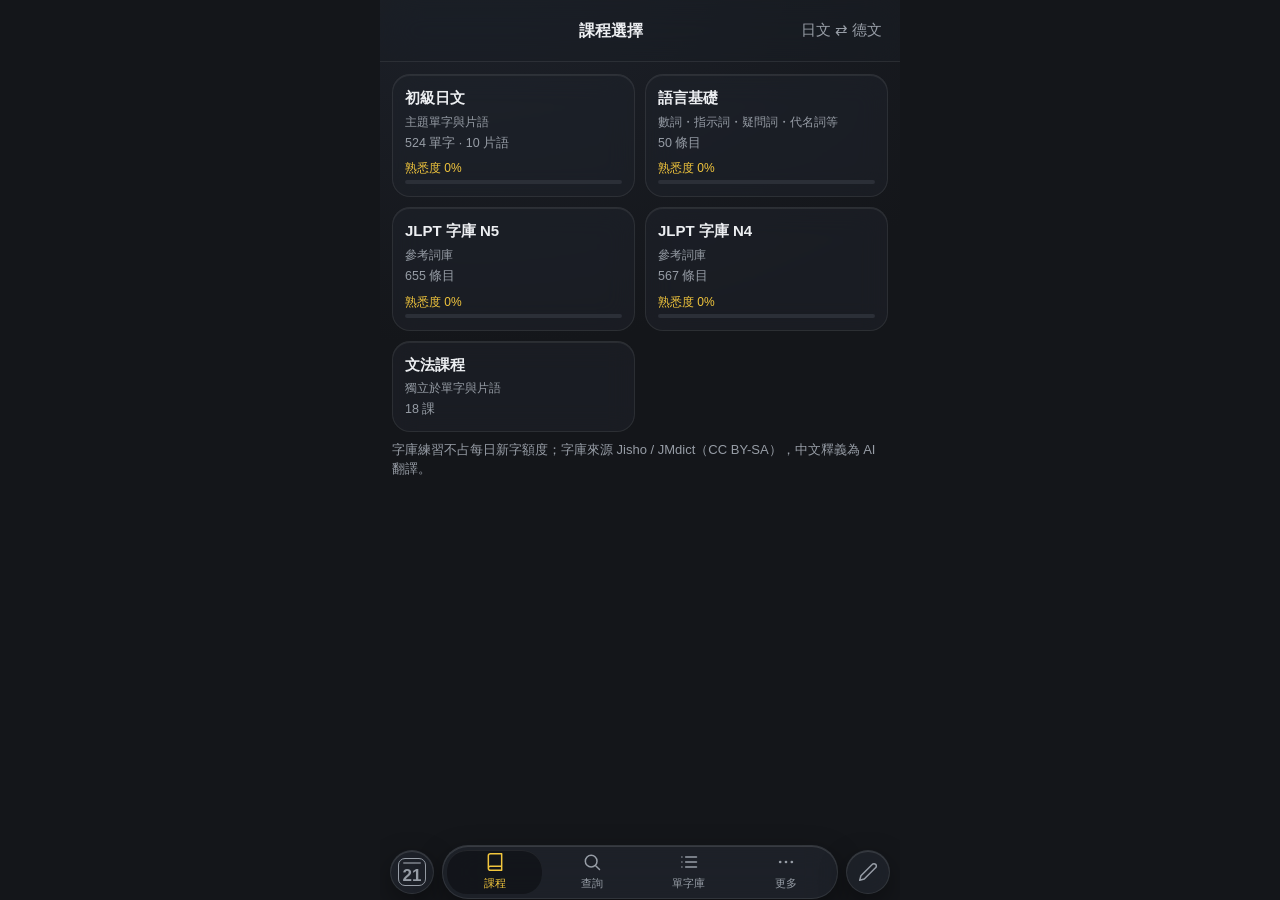
==== index.html @ 704f20ae "v15.56: Japanese Lesson 21 (temporal te-iku/te-kuru) + 30 travel/airport words; review words jp-905/" ====
<!doctype html><html lang="zh-Hant"><head><meta charset="utf-8"><meta name="viewport" content="width=device-width,initial-scale=1,maximum-scale=1,viewport-fit=cover"><meta name="robots" content="noindex,nofollow"><title>Vocabulary</title><link rel="icon" href="data:,"><style>:root{--bg: #14161a;--panel: #1b1e24;--card: #1f232a;--line: #2c313a;--text: #eceef1;--dim: #979da6;--accent: #f2c63d;--btn: #455069;--btn-hi: #535f7d;--ok: #63b77e;--bad: #e57373;--lv0: #7d828a;--lv1: #ef8f9a;--lv2: #f2d54e;--lv3: #93cc82;--lv4: #5bc8b8}.reaper-app{background:var(--bg);color:var(--text);height:100vh;overflow-y:auto;max-width:520px;margin:0 auto;padding:0 12px 24px;font-size:15px;line-height:1.5}.reaper-app h2{font-size:19px;margin:14px 0 10px}.reaper-app h3{font-size:15px}.reaper-app p{margin:8px 0}.reaper-app button{font:inherit;color:inherit;background:none;border:none;cursor:pointer}.reaper-app button:disabled{opacity:.4;cursor:default}.reaper-app input,.reaper-app select,.reaper-app textarea{font:inherit;color:var(--text);background:#16181d;border:1px solid var(--line);border-radius:8px;padding:8px 10px;width:100%;box-sizing:border-box}.muted{color:var(--dim);font-size:13px}.empty{color:var(--dim);text-align:center;padding:18px 0}.section-head{margin:16px 0 6px;color:var(--dim);font-size:13px;letter-spacing:.05em}.row-between{display:flex;justify-content:space-between;align-items:center}.notice{color:var(--accent);font-size:13px}.bottom-nav{position:sticky;bottom:0;z-index:30;display:flex;background:var(--panel);border-top:1px solid var(--line);margin:16px -12px 0}.bottom-nav button{flex:1;display:flex;flex-direction:column;align-items:center;gap:2px;padding:8px 0 10px;color:var(--dim);border-top:2px solid transparent}.bottom-nav button i{font-style:normal;font-size:17px}.bottom-nav button span{font-size:11px}.bottom-nav button.selected{color:var(--accent);border-top-color:var(--accent)}.screen-header{display:flex;align-items:center;gap:8px;background:var(--panel);border-bottom:1px solid var(--line);margin:0 -12px 12px;padding:10px 12px;position:sticky;top:-1px;z-index:20;height:62px;box-sizing:border-box}.hdr-back{font-size:22px;color:var(--text);padding:0 6px}.hdr-spacer{width:18px}.hdr-title{flex:1;text-align:center;min-width:0}.hdr-title strong,.hdr-title small{white-space:nowrap;overflow:hidden;text-overflow:ellipsis}.hdr-title strong{display:block;font-size:16px}.hdr-title small{display:block;color:var(--dim);font-size:11px}.hdr-actions{display:flex;gap:4px}.hdr-actions button,.hdr-text{min-width:32px;height:32px;border-radius:8px;color:var(--dim);display:inline-flex;align-items:center;justify-content:center;font-size:15px;padding:0 6px}.hdr-actions button.chosen,.hdr-actions button.hdr-on{color:var(--accent)}.hdr-text{color:var(--accent);font-size:12px}.lang-switch{color:var(--accent);font-size:12px;border:1px solid var(--line);border-radius:14px;padding:4px 10px}.course-grid{display:grid;grid-template-columns:1fr 1fr;gap:10px}.course-card{display:flex;flex-direction:column;align-items:flex-start;gap:3px;text-align:left;background:var(--card);border:1px solid var(--line);border-radius:12px;padding:12px}.course-card strong{font-size:15px}.course-sub{color:var(--dim);font-size:12px}.course-card small{color:var(--dim)}.course-fam{color:var(--accent);font-size:12px;margin-top:4px}.thin-bar{width:100%;height:4px;background:#2b2f37;border-radius:2px;overflow:hidden}.thin-bar i{display:block;height:100%;background:var(--accent)}.unit-list{display:flex;flex-direction:column;gap:8px}.unit-row{display:block;width:100%;text-align:left;background:var(--card);border:1px solid var(--line);border-radius:12px;padding:10px 12px}.unit-top{display:flex;align-items:baseline;gap:8px}.unit-top strong{font-size:15px}.unit-name{color:var(--dim);font-size:13px;flex:1;overflow:hidden;text-overflow:ellipsis;white-space:nowrap}.range-badge{margin-left:auto;background:#262b33;color:var(--dim);border-radius:10px;padding:2px 8px;font-size:11px;white-space:nowrap}.unit-top .range-badge{margin-left:0}.unit-top .row-star{margin-left:auto}.fam-bar{display:flex;height:5px;background:#2b2f37;border-radius:3px;overflow:hidden;margin-top:8px}.fam-bar i{display:block;height:100%}.seg-low{background:var(--lv1)}.seg-mid{background:var(--lv2)}.seg-high{background:var(--lv3)}.row-star{color:var(--accent);font-size:12px;font-weight:700}.word-list{display:flex;flex-direction:column}.word-row{display:flex;align-items:center;justify-content:space-between;gap:8px;padding:9px 4px;border-bottom:1px solid var(--line);text-align:left;width:100%}.word-row-main{min-width:0;display:flex;flex-direction:column}.word-row-main strong{font-size:16px}.word-row-main small{color:var(--dim);font-size:12px;overflow:hidden;text-overflow:ellipsis;white-space:nowrap}.row-right{display:inline-flex;align-items:center;gap:6px}.list-count{color:var(--dim);font-size:12px;margin:4px 2px}.dot{width:10px;height:10px;border-radius:50%;display:inline-block}.dot.level-0{background:var(--lv0)}.dot.level-1{background:var(--lv1)}.dot.level-2{background:var(--lv2)}.dot.level-3{background:var(--lv3)}.dot.level-4{background:var(--lv4)}.search-bar{display:flex;gap:6px;align-items:center;margin-bottom:8px}.search-bar button{color:var(--dim);font-size:14px;padding:6px}.chip-row{display:flex;flex-wrap:wrap;gap:6px;margin:6px 0}.chip{background:var(--card);border:1px solid var(--line);border-radius:14px;padding:4px 12px;font-size:13px}.card{background:var(--card);border:1px solid var(--line);border-radius:12px;padding:12px;margin:8px 0}.field{display:flex;flex-direction:column;gap:4px;margin:8px 0;font-size:13px;color:var(--dim)}.check-row{display:flex;align-items:center;gap:8px;margin:8px 0;font-size:14px}.check-row input{width:auto}.primary-action{display:block;width:100%;background:var(--btn);color:#fff;border-radius:10px;padding:11px;margin:10px 0 2px;font-weight:600}.primary-action:hover:not(:disabled){background:var(--btn-hi)}.end-test{display:block;margin:8px auto;color:var(--dim);font-size:13px;padding:6px 14px;border:1px solid var(--line);border-radius:10px}.text-control{color:var(--accent);font-size:13px;padding:4px 6px}.stepper-row{display:flex;align-items:center;gap:10px;margin:10px 0;font-size:14px}.stepper-row span{flex:1;color:var(--dim);font-size:13px}.stepper-row button{width:34px;height:30px;border:1px solid var(--line);border-radius:8px;color:var(--accent);font-size:16px}.stepper-row strong{min-width:34px;text-align:center;color:var(--accent)}.danger-zone summary.danger-text{color:var(--bad);cursor:pointer;margin:12px 0 6px}.mode-tiles,.tile-grid-2{display:grid;grid-template-columns:1fr 1fr;gap:8px;margin:10px 0}.mode-tiles button,.tile-grid-2 button{background:var(--card);border:1px solid var(--line);border-radius:10px;padding:12px 8px;font-size:14px}.mode-tiles button.tile-on,.tile-grid-2 button.tile-on{border-color:var(--accent);color:var(--accent)}.sheet-backdrop{position:fixed;inset:0;background:#0000008c;z-index:50;display:flex;align-items:flex-end;justify-content:center}.sheet{background:var(--panel);border:1px solid var(--line);border-bottom:none;border-radius:16px 16px 0 0;padding:16px;width:100%;max-width:520px;max-height:75vh;overflow:auto}.sheet h3{margin:0 0 10px;text-align:center;color:var(--accent)}.fam-pick{display:grid;grid-template-columns:repeat(auto-fit,minmax(88px,1fr));gap:8px}.fam-btn{border-radius:10px;padding:12px 6px;font-weight:600;background:var(--card);border:1px solid var(--line)}.fam-btn.lv-0{color:var(--lv0)}.fam-btn.lv-1{color:var(--lv1)}.fam-btn.lv-2{color:var(--lv2)}.fam-btn.lv-3{color:var(--lv3)}.fam-btn.lv-4{color:var(--lv4)}.fam-btn.on{border-color:currentColor}.menu-list{display:flex;flex-direction:column;gap:8px}.menu-list>button{display:flex;justify-content:space-between;align-items:center;gap:8px;background:var(--card);border:1px solid var(--line);border-radius:10px;padding:12px;text-align:left}.menu-list>button span{color:var(--dim);font-size:13px}.menu-list small{display:block;color:var(--dim);font-size:12px}.more-grid{display:grid;grid-template-columns:repeat(4,1fr);gap:10px 6px;margin-top:8px}.more-grid button,.more-grid a{display:flex;flex-direction:column;align-items:center;gap:6px;padding:12px 4px;color:var(--text);text-decoration:none;font-size:12px;border-radius:10px}.more-grid i{font-style:normal;width:44px;height:44px;border-radius:12px;background:var(--card);border:1px solid var(--line);color:var(--accent);display:flex;align-items:center;justify-content:center;font-size:19px}.notebook-list{display:flex;flex-direction:column;gap:8px}.notebook-row{background:var(--card);border:1px solid var(--line);border-radius:10px;padding:8px 10px;display:flex;align-items:center;gap:6px;flex-wrap:wrap}.notebook-open{flex:1;display:flex;flex-direction:column;align-items:flex-start;gap:2px;text-align:left}.notebook-name{font-size:15px;font-weight:600;display:flex;gap:6px;align-items:center}.notebook-open small{color:var(--dim)}.default-badge{font-style:normal;background:var(--accent);color:#14161a;font-size:10px;border-radius:6px;padding:1px 6px}.notebook-edit{width:100%}.delete-confirm{width:100%;border-top:1px solid var(--line);padding-top:6px}.stats-grid{display:grid;grid-template-columns:repeat(4,1fr);gap:8px}.metric{background:var(--card);border:1px solid var(--line);border-radius:10px;padding:10px 4px;text-align:center}.metric strong{display:block;font-size:18px;color:var(--accent)}.metric span{font-size:11px;color:var(--dim)}.stat-row{display:flex;align-items:center;gap:10px;width:100%;padding:9px 4px;border-bottom:1px solid var(--line);color:var(--text);text-decoration:none}.stat-row span{flex:1;text-align:left}.stat-row strong{color:var(--dim);font-size:13px}.detail-screen{padding-bottom:24px;touch-action:pan-y;overscroll-behavior-x:none}.word-hero{text-align:center;padding:18px 0 8px}.word-hero h1{font-size:calc(var(--word-size, 20px) * 1.6);color:var(--accent);margin:0 0 6px}.word-actions{display:flex;justify-content:center;gap:18px;margin:8px 0}.word-actions button{font-size:20px;color:var(--dim);width:44px;height:44px;border-radius:50%;border:1px solid var(--line);display:inline-flex;align-items:center;justify-content:center}.word-actions button.chosen{color:var(--accent);border-color:var(--accent)}.phonetic{color:var(--dim);font-size:14px}.phonetic button{color:var(--dim)}.word-meaning{font-size:17px;margin:6px 0}.meaning-hidden{color:var(--dim);border:1px dashed var(--line);border-radius:10px;padding:8px 16px;background:none}.word-hero small{color:var(--dim)}.option-panel{background:var(--panel);border:1px solid var(--line);border-radius:12px;padding:12px;margin:8px 0}.detail-tabs{display:flex;border-bottom:1px solid var(--line);margin-top:10px}.detail-tabs button{flex:1;padding:9px 0;color:var(--dim);border-bottom:2px solid transparent;font-size:14px}.detail-tabs button.selected{color:var(--accent);border-bottom-color:var(--accent)}.detail-body{padding-top:10px}.definition-box{background:var(--card);border:1px solid var(--line);border-radius:10px;padding:10px 12px}.definition-box small{color:var(--dim)}.sense-list{margin:6px 0;padding-left:20px}.phrase-list{display:flex;flex-direction:column;gap:6px}.phrase-row{display:flex;flex-direction:column;background:var(--card);border:1px solid var(--line);border-radius:8px;padding:8px 10px}.phrase-row span{color:var(--dim);font-size:13px}.supplement{border-top:1px solid var(--line);margin-top:12px;padding-top:8px}.personal-note textarea{min-height:70px}.detail-arrows{display:flex;justify-content:space-between;margin:16px 0 8px}.detail-arrows button{border:1px solid var(--line);border-radius:10px;padding:9px 18px;color:var(--text);background:var(--card)}.examples{margin-top:6px}.example{margin-bottom:12px}.example p{margin:0 0 4px;font-size:15px}.example mark{background:none;color:var(--accent);font-weight:700}.inline-audio{color:var(--dim);font-size:12px;margin-left:6px}.translation-slot{display:block;width:100%;text-align:left;min-height:22px;color:var(--lv3);font-size:13px;border-left:2px solid var(--line);padding:2px 8px}.quiz-screen{padding-bottom:24px}.quiz-prompt{text-align:center;background:var(--card);border:1px solid var(--line);border-radius:14px;padding:22px 12px;margin:10px 0 14px;position:relative}.quiz-prompt small{color:var(--dim)}.quiz-prompt h1{margin:6px 0;font-size:26px}.quiz-prompt button{color:var(--dim)}.letter-hint{color:var(--bad);display:block;font-size:15px;margin:4px 0}.quiz-options{display:flex;flex-direction:column;gap:8px}.quiz-options button{display:flex;align-items:center;gap:8px;background:var(--card);border:1px solid var(--line);border-radius:10px;padding:13px 12px;text-align:left;font-size:15px}.quiz-options button.correct-option{border-color:var(--ok);color:var(--ok)}.quiz-options button.wrong-option{border-color:var(--bad);color:var(--bad)}.mark-ok{color:var(--ok);font-weight:700}.mark-bad{color:var(--bad);font-weight:700}.spell-input{text-align:center;font-size:18px;padding:12px;margin:6px 0;background:#eceef1;color:#14161a}.tile-answer{min-height:46px;background:#16181d;border:1px solid var(--line);border-radius:10px;margin:8px 0;display:flex;flex-wrap:wrap;align-items:center;justify-content:center;gap:4px;padding:6px}.tile-answer button{background:var(--btn);color:#fff;border-radius:6px;min-width:30px;padding:5px 6px;font-weight:600}.tile-answer .muted{color:var(--dim)}.tile-answer .tile-fix{color:var(--dim);min-width:8px;text-align:center;font-weight:600}.tile-grid{display:flex;flex-wrap:wrap;gap:6px;justify-content:center;margin:10px 0}.tile-grid button{background:var(--card);border:1px solid var(--line);border-radius:8px;min-width:38px;padding:9px 8px;font-size:16px}.tile-grid button.tile-used{opacity:.25}.tile-grid button.tile-back{color:var(--bad)}.quiz-feedback{display:flex;align-items:center;gap:10px;background:var(--card);border:1px solid var(--line);border-radius:10px;padding:8px 12px;margin:10px 0;flex-wrap:wrap}.quiz-feedback p{margin:0;font-size:13px}.quiz-footer{margin-top:8px}.context-sentence{color:var(--dim);font-size:14px}.result-wrap{padding:18px 4px}.result-card{border:1px solid var(--accent);outline:1px solid rgba(242,198,61,.35);outline-offset:4px;border-radius:14px;background:var(--card);padding:20px 16px;text-align:center}.result-card h2{color:var(--accent);margin:0 0 10px}.result-ox{display:flex;justify-content:center;gap:26px;font-size:18px}.rate-ring{width:110px;height:110px;border-radius:50%;margin:12px auto;background:conic-gradient(var(--accent) var(--pct, 0deg),#2b2f37 0deg);display:flex;flex-direction:column;align-items:center;justify-content:center}.rate-ring strong{font-size:22px}.rate-ring span{font-size:11px;color:var(--dim)}.fam-result{display:flex;justify-content:center;gap:8px;margin:12px 0;flex-wrap:wrap}.fam-count{border:1px solid var(--line);border-radius:10px;padding:10px 12px;min-width:60px}.fam-count strong{display:block;font-size:18px}.fam-count span{font-size:11px;color:var(--dim)}.fam-count.lv-0 strong{color:var(--lv0)}.fam-count.lv-1 strong{color:var(--lv1)}.fam-count.lv-2 strong{color:var(--lv2)}.fam-count.lv-3 strong{color:var(--lv3)}.fam-count.lv-4 strong{color:var(--lv4)}.filters{background:var(--card);border:1px solid var(--line);border-radius:10px;padding:8px 12px;margin-bottom:8px}.filters summary{color:var(--dim);cursor:pointer;font-size:13px}.grammar-lesson{background:var(--card);border:1px solid var(--line);border-radius:12px;padding:12px 14px;margin:10px 0}.grammar-zh{color:var(--dim)}.conjugation-grid{display:flex;flex-direction:column;gap:4px;margin:8px 0}.conjugation-row{display:flex;gap:12px}.conjugation-row span{color:var(--dim);min-width:70px}.grammar-related{display:flex;flex-wrap:wrap;gap:6px}.grammar-note{border-left:2px solid var(--accent);padding-left:10px;margin:8px 0}.grammar-sources{display:flex;flex-direction:column;align-items:flex-start;gap:4px;margin-top:8px;font-size:12px}.storage-note{color:var(--dim);font-size:11px;text-align:center;margin-top:14px}.reaper-app a{color:var(--accent)}a.course-card{color:var(--text)}a.course-card .course-fam{color:var(--accent)}.more-grid a{color:var(--text)}.more-grid a i{color:var(--accent)}.stepper-row a.btn-like{background:#232a36;border:1px solid #3a4356;color:#e8c96a;border-radius:10px;padding:6px 16px;font-size:14px;text-decoration:none}.reaper-app.framed{height:calc(100vh - 76px);height:calc(100dvh - 76px)}.spell-input{font-size:16px!important}.quiz-screen input,.quiz-screen select,.quiz-screen textarea{font-size:16px}.letter-hint{color:var(--dim)!important;font-size:13px}.de-gram{display:flex;flex-direction:column;gap:2px;margin:6px 0;font-size:14px;color:var(--text)}.de-gram b{color:var(--accent);font-weight:600}.de-gram span{color:var(--dim)}.next-btn{margin:12px 0 4px;font-size:16px}.end-small{font-size:11px;padding:3px 10px;margin:4px auto;border:none}.quiz-feedback h3{font-size:14px;margin:12px 0 4px}.fb-word{font-size:18px;font-weight:600;margin:4px 0}.changelog{margin:8px 0;font-size:13px}.changelog summary{cursor:pointer;color:var(--dim)}.cl-item{margin:8px 0}.cl-item ul{margin:4px 0 0 18px;padding:0}.quiz-footer button.next-btn{background:#4a5a80!important;color:#fff!important;border-radius:12px;padding:13px}.quiz-footer button.end-small{font-size:11px!important;padding:3px 10px;background:none}.quiz-feedback{display:block!important}.quiz-feedback .mark-ok,.quiz-feedback .mark-bad{display:block;margin-bottom:2px}.quiz-feedback .phrase-list{display:block}.quiz-feedback .phrase-row{display:block;margin:4px 0}.quiz-feedback .phrase-row span{display:block}
html,body{margin:0;padding:0;background:#14161a}body{font-family:-apple-system,BlinkMacSystemFont,"Segoe UI","Noto Sans TC","PingFang TC",sans-serif;color:#eceef1}a{color:inherit;text-decoration:none}.closing{text-align:center;color:#979da6;font-size:13px;padding:12px}.choice-label{font-size:13px;color:#979da6;margin:8px 0 2px}.chip.on{border-color:#f2c63d;color:#f2c63d}.group-h{font-size:17px;margin:18px 0 8px}.file-button{display:inline-block;border:1px solid #2c313a;border-radius:10px;padding:6px 12px;margin:8px 0;font-size:14px}.reaper-app{height:100vh;height:100dvh;display:flex;flex-direction:column;box-sizing:border-box}.reaper-app>*{flex-shrink:0}.reaper-app{padding-bottom:0!important}.storage-note{margin:0!important;padding:0!important}.reaper-app>.bottom-nav{margin-top:auto;position:sticky;bottom:0;margin-bottom:0;padding-bottom:env(safe-area-inset-bottom)}html,body{overflow:hidden;height:100%}
.quiz-screen{padding-bottom:120px!important}
.quiz-footer{position:fixed;left:0;right:0;bottom:calc(8px + env(safe-area-inset-bottom));margin:0;z-index:30;pointer-events:none}
.quiz-footer>*{pointer-events:auto}
.quiz-footer .card{margin:0 12px;background:var(--card)}
.quiz-footer button.next-btn{display:block;width:calc(100% - 24px);margin:0 12px 2px}
.quiz-prompt{padding-bottom:34px}
.card-phon{position:absolute;bottom:8px;left:0;right:0;text-align:center;color:var(--dim);font-size:13px}
.reaper-app button.exp-open{position:absolute;left:8px;bottom:6px;width:26px;height:26px;border-radius:50%;background:#eceef1;color:#14161a;font-style:italic;font-weight:700;font-size:14px;display:inline-flex;align-items:center;justify-content:center;padding:0;border:none}
.quiz-options button{justify-content:space-between}
.quiz-options button .mark-ok,.quiz-options button .mark-bad{order:2;margin-left:auto}
.fam-pick{display:flex!important;flex-direction:column;gap:8px;margin-top:10px}
.fam-btn{display:flex;align-items:center;background:var(--card);border:1px solid var(--line);border-radius:10px;padding:13px 12px;text-align:left;font-size:15px;font-weight:400}
.fam-btn.on{border-width:2px}
.exp-backdrop{position:fixed;inset:0;background:rgba(0,0,0,.6);z-index:40}
.exp-sheet{position:fixed!important;left:12px;right:12px;top:10vh;max-height:78vh;overflow:auto;z-index:50;background:var(--card);border:1px solid var(--line);border-radius:14px;padding:14px!important;margin:0!important;display:block!important}
.exp-close{display:block;margin:0 0 8px auto;color:var(--dim);font-size:13px;border:1px solid var(--line);border-radius:8px;padding:4px 10px}
.quiz-screen .fam-pick .fam-btn{background:var(--card);border:1px solid var(--line);border-radius:10px;padding:13px 12px;font-size:15px;font-weight:400;width:100%}
.quiz-screen .fam-pick .fam-btn.on{border:2px solid currentColor}

.idk-btn{color:#8a8f98!important;justify-content:center!important}
.idk-btn.wrong-option{justify-content:space-between!important}
.spell-row{display:flex;align-items:center;gap:8px;margin-top:10px}
.spell-row .spell-input{flex:1;margin:0;min-width:0}
.spell-row .mark-bad,.spell-row .mark-ok{font-size:20px}
.spell-input.sp-bad{color:var(--bad);border-color:var(--bad)}
.spell-input.sp-ok{color:var(--ok);border-color:var(--ok)}
.spell-answer{color:var(--ok);font-size:18px;font-weight:600;margin-top:8px}
.tile-idk{grid-column:span 2;color:#8a8f98}

.type-pick{display:flex;flex-direction:column;gap:8px}
.type-pick button{background:var(--card);border:1px solid var(--line);border-radius:10px;padding:13px 12px;font-size:15px;text-align:left}

.scope-list{max-height:180px;overflow:auto;display:flex;flex-direction:column;gap:2px;border:1px solid var(--line);border-radius:10px;padding:8px}
.flashcard{background:var(--card);border:1px solid var(--line);border-radius:14px;padding:26px 14px;margin:10px 0 14px;text-align:center;position:relative;min-height:200px;display:flex;flex-direction:column;justify-content:center;gap:8px}
.flashcard h1{margin:0}
.flashcard button{position:absolute;right:8px;top:8px}
.flashcard .word-meaning{font-size:18px;margin:4px 0}
.card-grade{display:flex;gap:10px}
.card-grade button{flex:1;border-radius:12px;padding:13px;font-size:15px}
.card-grade .grade-no{background:#eceef1;color:#14161a}
.card-grade .grade-ok{background:#4a5a80;color:#fff}
.usage-note{font-size:14px;color:#b8912f;background:rgba(184,145,47,.08);border-radius:10px;padding:8px 12px;margin:8px 0}
.flashcard.fc-swipe{touch-action:pan-y;user-select:none;-webkit-user-select:none;cursor:grab;transition:transform .18s ease,opacity .3s ease;min-height:340px}
.flashcard.fc-dragging{transition:none}
.flashcard.fc-right{border-color:#4caf7d}
.flashcard.fc-left{border-color:#e08a3c}
.flashcard.fc-out-r{transform:translateX(120%) rotate(12deg)!important;opacity:0}
.flashcard.fc-out-l{transform:translateX(-120%) rotate(-12deg)!important;opacity:0}
.flashcard .fc-speaker{position:absolute;left:8px;top:8px;right:auto}
.flashcard .fc-star{position:absolute;right:8px;top:8px}
.flashcard .fc-info{position:absolute;left:10px;bottom:10px;top:auto;width:28px;height:28px;border-radius:50%;background:#eceef1;color:#14161a;font-style:italic;font-weight:700}
.fc-label-ok{position:absolute;left:14px;top:44px;color:#4caf7d;font-size:22px}
.fc-label-no{position:absolute;right:14px;top:44px;color:#e08a3c;font-size:22px}
.fc-progress{height:4px;background:var(--line);border-radius:2px;overflow:hidden;margin:2px 0 10px}
.fc-progress i{display:block;height:100%;background:#4a5a80;transition:width .3s}
.fc-meta{display:flex;justify-content:space-between;margin:0 2px 8px}
.fc-cnt-no{color:#e08a3c;border:1px solid #e08a3c;border-radius:12px;padding:1px 12px;min-width:30px;text-align:center}
.fc-cnt-ok{color:#4caf7d;border:1px solid #4caf7d;border-radius:12px;padding:1px 12px;min-width:30px;text-align:center}
.fc-bottom{display:flex;justify-content:space-between;margin-top:12px}
.fc-bottom button{font-size:20px;padding:8px 20px;border-radius:12px;background:var(--card);border:1px solid var(--line)}
.fc-bottom button.chosen{background:#4a5a80;color:#fff}
.fc-back-text{font-size:22px;margin:0}
.option-panel>button{display:block;width:100%;margin-top:8px;padding:10px;border-radius:10px}
.reaper-app{height:100dvh}
.flashcard.fc-swipe{min-height:0;height:clamp(220px,44dvh,340px)}
.fc-bottom button{background:none;border:none;font-size:26px;padding:6px 12px;color:var(--dim)}
.fc-bottom button.chosen{background:none;color:var(--accent)}
.fc-sheet-backdrop{position:fixed;inset:0;background:rgba(0,0,0,.6);z-index:60}
.fc-sheet{position:fixed;left:12px;right:12px;bottom:calc(12px + env(safe-area-inset-bottom));z-index:70;background:var(--panel);border:1px solid var(--line);border-radius:14px;padding:14px}
.fc-sheet h3{margin-top:0;padding-right:34px}
.fc-sheet .fc-close{position:absolute;right:10px;top:10px;font-size:18px;color:var(--dim)}
.fc-sheet>button{display:block;width:100%;margin-top:8px;padding:10px;border-radius:10px;background:var(--card);border:1px solid var(--line)}
.fc-hdr-text{font-size:14px;color:var(--dim);padding:4px 6px}
.fc-bottom .fc-text-btn{font-size:15px;color:var(--dim);padding:8px 6px}
.parts-list h3{margin:10px 0 4px}.part-row{margin:2px 0;display:flex;gap:8px;align-items:baseline}.part-w{font-weight:600}.part-m{color:var(--muted,#666)}
.player-controls{display:flex;align-items:center;justify-content:center;gap:18px;margin:14px 0}
.player-btn{width:52px;height:52px;border-radius:50%;border:1px solid var(--line);background:var(--card);color:var(--text);font-size:18px;display:inline-flex;align-items:center;justify-content:center}
.player-btn.play{width:64px;height:64px;background:var(--btn);color:#fff;font-size:20px;border:none}
.reaper-app input[type=range]{padding:0;border:none;background:none;width:100%;height:28px}
.range-ends{font-size:11px;color:var(--dim);text-align:center}

/* v14.35: noun quiz + shared block-quiz answer background + spell mark inside input */
.spell-row{position:relative}
.spell-row b{position:absolute;right:12px;top:50%;transform:translateY(-50%);margin:0;font-size:16px;z-index:1}
.spell-input{padding-right:38px}

.tile-answer.sp-ok{border-color:var(--ok)}
.tile-answer.sp-bad{border-color:var(--bad)}
.gender-row{display:grid;grid-template-columns:1fr 1fr 1fr;gap:8px;margin:10px 0}
.gender-row button{background:var(--card);border:1px solid var(--line);border-radius:10px;padding:12px 8px;font-size:16px;color:var(--text)}
.gender-row button.tile-on{border-color:var(--accent);color:var(--accent)}
.gender-row button.correct-option{border-color:var(--ok);color:var(--ok)}
.gender-row button.wrong-option{border-color:var(--bad);color:var(--bad)}
.plural-row{display:flex;flex-wrap:wrap;gap:6px;align-items:stretch;margin:10px 0}
.pl-answer{flex:1;min-width:0;min-height:44px;background:#16181d;border:1px solid var(--line);border-radius:10px;display:flex;align-items:center;justify-content:center;font-size:18px;font-weight:600;color:var(--text);padding:9px 6px;cursor:pointer;box-sizing:border-box}
.pl-answer .muted{color:var(--dim);font-size:12px;font-weight:400}
.pl-answer.sp-ok{border-color:var(--ok)}
.pl-answer.sp-bad{border-color:var(--bad)}
.pl-block{background:var(--card);border:1px solid var(--line);border-radius:8px;min-width:44px;padding:9px 4px;font-size:16px;color:var(--text)}
@media (max-width:359px){.pl-answer{flex:1 1 100%}}
.nq-actions{display:flex;gap:8px;align-items:stretch;margin:10px 0 2px}
.nq-actions .primary-action{flex:1;margin:0}
.nq-actions .nq-idk{background:var(--card);border:1px solid var(--line);border-radius:10px;padding:11px 16px;color:#8a8f98;font-weight:600}
html{-webkit-text-size-adjust:100%;text-size-adjust:100%}
.reaper-app{overflow-x:clip}
.lesson-sec{background:var(--card);border:1px solid var(--line);border-radius:10px;margin:10px 0}
.lesson-sec>summary{cursor:pointer;padding:10px 12px;font-size:14px;font-weight:600;list-style:none;display:flex;justify-content:space-between;align-items:center;gap:8px}
.lesson-sec>summary::-webkit-details-marker{display:none}
.lesson-sec>summary::after{content:"\25B8";color:var(--dim);font-size:12px;flex-shrink:0}
.lesson-sec[open]>summary::after{content:"\25BE"}
.lesson-sec-body{padding:0 12px 10px}
.lesson-sec-body p,.lesson-sec-body li{overflow-wrap:break-word}
.grammar-lesson>summary{cursor:pointer;list-style:none;display:flex;justify-content:space-between;align-items:center;gap:8px}
.grammar-lesson>summary::-webkit-details-marker{display:none}
.grammar-lesson>summary h3{margin:0;flex:1;min-width:0}
.grammar-lesson>summary::after{content:"\25B8";color:var(--dim);font-size:12px;flex-shrink:0}
.grammar-lesson[open]>summary::after{content:"\25BE"}
.grammar-lesson[open]>summary{margin-bottom:8px}
.nav-cal{flex:0 0 auto;display:flex;align-items:center;justify-content:center;padding:8px 10px 10px;color:var(--dim);border-top:2px solid transparent}
.nav-cal.selected{color:var(--accent);border-top-color:var(--accent)}
.cal-ic{position:relative;display:inline-flex;align-items:center;justify-content:center;width:28px;height:28px;border:1.5px solid currentColor;border-radius:7px;font-style:normal;font-size:12px;font-weight:700;padding-top:7px;box-sizing:border-box}
.cal-ic::before{content:"";position:absolute;top:3px;left:4px;right:4px;height:2px;border-radius:1px;background:currentColor;opacity:.6}

/* v14.74 control bar: round side buttons (daily lessons left, quiz right) + grouped center tabs */
.bottom-nav{gap:8px;align-items:center;padding-left:10px;padding-right:10px;box-sizing:border-box}
.bottom-nav .nav-side{flex:0 0 auto;width:44px;height:44px;border-radius:50%;background:var(--card);border:1px solid var(--line);display:inline-flex;align-items:center;justify-content:center;color:var(--dim);font-size:17px;padding:0;margin:6px 0}
.bottom-nav .nav-side.selected{color:var(--accent);border-color:var(--accent)}
.bottom-nav .nav-group{flex:1;display:flex;background:var(--card);border:1px solid var(--line);border-radius:22px;overflow:hidden;margin:6px 0;min-width:0}
.bottom-nav .nav-group button{border-top:none;padding:7px 0 8px}
.bottom-nav .nav-group button.selected{border-top:none;background:#262b33}
.lesson-row{display:flex;flex-direction:column;align-items:flex-start;gap:4px;text-align:left;width:100%;background:var(--card);border:1px solid var(--line);border-radius:12px;padding:12px;margin:6px 0}
.lesson-row .lesson-meta{color:var(--dim);font-size:12px}
.lesson-row .lesson-title{font-size:15px;display:-webkit-box;-webkit-line-clamp:2;-webkit-box-orient:vertical;overflow:hidden}
/* v14.75: unified SVG nav icons (same 20px box, 1.8 stroke) + pill height aligned to round side buttons */
.nav-ic{width:20px;height:20px;display:block}
.bottom-nav .nav-group{height:44px;margin:0;align-items:stretch}
.bottom-nav .nav-group button{padding:0;justify-content:center;gap:3px}
/* v14.77: consistent round back button (Safari-style chevron) on every page header */
.reaper-app .hdr-back{width:36px;height:36px;border-radius:50%;background:var(--card);border:1px solid var(--line);display:inline-flex;align-items:center;justify-content:center;color:var(--text);padding:0;flex:0 0 auto;font-size:0}
.hdr-back .nav-ic{width:18px;height:18px}
.hdr-spacer{width:36px}
/* v15.00: site-wide glass style pass; colors unchanged */
.reaper-app{background:radial-gradient(1100px 760px at 18% -8%,#1e222b 0%,#14161a 55%)}
.screen-header{background:rgba(27,30,36,.55);backdrop-filter:blur(18px) saturate(1.4);-webkit-backdrop-filter:blur(18px) saturate(1.4);border-bottom:1px solid rgba(255,255,255,.08)}
.reaper-app .bottom-nav{background:transparent;border-top:none}
.reaper-app .bottom-nav .nav-side,.reaper-app .bottom-nav .nav-group{background:rgba(38,43,51,.55);backdrop-filter:blur(18px) saturate(1.4);-webkit-backdrop-filter:blur(18px) saturate(1.4);border:1px solid rgba(255,255,255,.09);box-shadow:0 10px 28px rgba(0,0,0,.38),inset 0 1px 0 rgba(255,255,255,.12)}
.reaper-app .bottom-nav .nav-group{border-radius:26px;padding:4px;gap:2px}
.reaper-app .bottom-nav .nav-group button{border-radius:20px}
.reaper-app .bottom-nav .nav-group button.selected{background:rgba(18,20,25,.9);box-shadow:inset 0 1px 0 rgba(255,255,255,.07)}
.reaper-app .course-card,.reaper-app .lesson-row,.reaper-app .unit-row,.reaper-app .grammar-lesson,.reaper-app .file-card,.reaper-app .card,.reaper-app .mode-tiles button,.reaper-app .tile-grid-2 button,.reaper-app .fc-sheet>button,.reaper-app .more-grid i,.reaper-app .definition-box{background:rgba(31,35,42,.55);backdrop-filter:blur(14px) saturate(1.3);-webkit-backdrop-filter:blur(14px) saturate(1.3);border:1px solid rgba(255,255,255,.08);box-shadow:inset 0 1px 0 rgba(255,255,255,.07)}
.reaper-app .course-card,.reaper-app .lesson-row,.reaper-app .unit-row,.reaper-app .grammar-lesson,.reaper-app .file-card,.reaper-app .card{border-radius:18px}
.reaper-app .sheet,.reaper-app .fc-sheet{background:rgba(27,30,36,.72);backdrop-filter:blur(22px) saturate(1.4);-webkit-backdrop-filter:blur(22px) saturate(1.4);border:1px solid rgba(255,255,255,.1);box-shadow:0 -12px 40px rgba(0,0,0,.45),inset 0 1px 0 rgba(255,255,255,.1)}
.reaper-app .chip{background:rgba(31,35,42,.5);border:1px solid rgba(255,255,255,.08)}
.reaper-app .player-btn{background:rgba(31,35,42,.55);border:1px solid rgba(255,255,255,.08)}
.more-grid .nav-ic{width:22px;height:22px}
.hdr-actions .nav-ic{width:16px;height:16px}
.player-btn .nav-ic{width:22px;height:22px}
.player-btn.play .nav-ic{width:26px;height:26px}
.text-control .nav-ic{width:14px;height:14px}
.tile-back .nav-ic{width:20px;height:20px}
.inline-audio .nav-ic{width:15px;height:15px;vertical-align:-2px}
.unit-top .nav-ic,.word-row .nav-ic,.detail-top .nav-ic{width:18px;height:18px}
.reaper-app .fam-dot-btn{display:inline-flex;align-items:center;gap:6px;width:auto;height:44px;padding:0 14px;border:1px solid var(--line);border-radius:22px;color:var(--dim);font-size:12px}
.reaper-app .fam-dot-btn .dot-label{font-size:12px;color:var(--dim)}
/* v15.02: tap targets + Japanese font clarity (MM 2026-11-09 20:25 feedback) */
.reaper-app .hdr-actions button,.reaper-app .hdr-text{min-width:40px;height:40px}
.reaper-app .hdr-actions .nav-ic{width:18px;height:18px}
.reaper-app .hdr-back{width:40px;height:40px}
.reaper-app .word-actions{gap:20px}
.reaper-app .word-actions button{width:48px;height:48px;font-size:21px}
.reaper-app .word-actions .fam-dot-btn{width:auto;height:48px;padding:0 16px;font-size:13px}
.reaper-app.lang-jp .word-hero h1,.reaper-app.lang-jp .phonetic,.reaper-app.lang-jp .word-row-main strong,.reaper-app.lang-jp .example p,.reaper-app.lang-jp .tile-grid button,.reaper-app.lang-jp .tile-answer button,.reaper-app.lang-jp .fb-word,.reaper-app.lang-jp .quiz-prompt h1[lang="ja"],.reaper-app.lang-jp .quiz-options button[lang="ja"],.reaper-app.lang-jp .grammar-lesson summary h3,.reaper-app.lang-jp .grammar-related a,.reaper-app.lang-jp .phrase-row > strong{font-family:"Hiragino Kaku Gothic ProN","Hiragino Sans","Yu Gothic","YuGothic","Noto Sans JP","Meiryo",sans-serif}

.detail-arrows{align-items:center;gap:4px;flex-wrap:wrap}
.detail-arrows .word-actions{margin:0;gap:8px}
.detail-arrows .word-actions button{width:40px;height:40px;font-size:18px;padding:0;border-radius:50%;background:none}
.detail-arrows .word-actions .fam-dot-btn{border-radius:20px}
.detail-arrows .word-actions .fam-dot-btn{width:auto;height:40px;padding:0 8px;font-size:13px}
@media (max-width:380px){
  .detail-arrows .word-actions{order:-1;flex-basis:100%;justify-content:center;margin-bottom:8px}
}

/* v15.09: word page layout per MM photo refs — left-aligned hero, floating function bar, swipe-only nav */
.word-hero{text-align:left}
.detail-arrows{position:fixed;left:16px;right:16px;bottom:calc(10px + env(safe-area-inset-bottom, 0px));z-index:40;flex-wrap:nowrap;justify-content:center;margin:0;padding:8px 12px;border:1px solid var(--line);border-radius:28px;background:rgba(31,35,42,.96);box-shadow:0 8px 24px rgba(0,0,0,.5)}
.detail-arrows .word-actions{order:0;flex-basis:auto;justify-content:center;margin:0;gap:14px}
.detail-screen{padding-bottom:96px}

/* v15.10: header controls (random/TTS/options) moved into the bottom toolbar */
.detail-arrows{left:8px;right:8px;padding:8px 10px}
.detail-arrows .word-actions{gap:6px}
.detail-arrows .word-actions button{width:36px;height:36px;font-size:17px}
.detail-arrows .word-actions .fam-dot-btn{height:36px;padding:0 8px;font-size:12px}
.lesson-group h3{margin:14px 0 4px;color:var(--dim);font-size:13px;letter-spacing:.05em}
.lesson-ord{margin:2px 0 8px}
.lesson-ord .chip{padding:2px 10px;font-size:12px}
</style></head><body><div id="root"></div><script>(() => {
  var hg = Object.create;
  var cd = Object.defineProperty;
  var ug = Object.getOwnPropertyDescriptor;
  var mg = Object.getOwnPropertyNames;
  var gg = Object.getPrototypeOf,
    xg = Object.prototype.hasOwnProperty;
  var Cr = (e, t) => () => {
    try {
      return (t || e((t = { exports: {} }).exports, t), t.exports);
    } catch (r) {
      throw ((t = 0), r);
    }
  };
  var zg = (e, t, r, o) => {
    if ((t && typeof t == "object") || typeof t == "function")
      for (let n of mg(t))
        !xg.call(e, n) &&
          n !== r &&
          cd(e, n, {
            get: () => t[n],
            enumerable: !(o = ug(t, n)) || o.enumerable,
          });
    return e;
  };
  var Sr = (e, t, r) => (
    (r = e != null ? hg(gg(e)) : {}),
    zg(
      t || !e || !e.__esModule
        ? cd(r, "default", { value: e, enumerable: !0 })
        : r,
      e,
    )
  );
  var wd = Cr((H) => {
    "use strict";
    var Go = Symbol.for("react.element"),
      fg = Symbol.for("react.portal"),
      jg = Symbol.for("react.fragment"),
      wg = Symbol.for("react.strict_mode"),
      bg = Symbol.for("react.profiler"),
      yg = Symbol.for("react.provider"),
      Eg = Symbol.for("react.context"),
      kg = Symbol.for("react.forward_ref"),
      vg = Symbol.for("react.suspense"),
      Tg = Symbol.for("react.memo"),
      Bg = Symbol.for("react.lazy"),
      ld = Symbol.iterator;
    function Ug(e) {
      return e === null || typeof e != "object"
        ? null
        : ((e = (ld && e[ld]) || e["@@iterator"]),
          typeof e == "function" ? e : null);
    }
    var hd = {
        isMounted: function () {
          return !1;
        },
        enqueueForceUpdate: function () {},
        enqueueReplaceState: function () {},
        enqueueSetState: function () {},
      },
      ud = Object.assign,
      md = {};
    function ro(e, t, r) {
      ((this.props = e),
        (this.context = t),
        (this.refs = md),
        (this.updater = r || hd));
    }
    ro.prototype.isReactComponent = {};
    ro.prototype.setState = function (e, t) {
      if (typeof e != "object" && typeof e != "function" && e != null)
        throw Error(
          "setState(...): takes an object of state variables to update or a function which returns an object of state variables.",
        );
      this.updater.enqueueSetState(this, e, t, "setState");
    };
    ro.prototype.forceUpdate = function (e) {
      this.updater.enqueueForceUpdate(this, e, "forceUpdate");
    };
    function gd() {}
    gd.prototype = ro.prototype;
    function ri(e, t, r) {
      ((this.props = e),
        (this.context = t),
        (this.refs = md),
        (this.updater = r || hd));
    }
    var oi = (ri.prototype = new gd());
    oi.constructor = ri;
    ud(oi, ro.prototype);
    oi.isPureReactComponent = !0;
    var dd = Array.isArray,
      xd = Object.prototype.hasOwnProperty,
      ni = { current: null },
      zd = { key: !0, ref: !0, __self: !0, __source: !0 };
    function fd(e, t, r) {
      var o,
        n = {},
        a = null,
        i = null;
      if (t != null)
        for (o in (t.ref !== void 0 && (i = t.ref),
        t.key !== void 0 && (a = "" + t.key),
        t))
          xd.call(t, o) && !zd.hasOwnProperty(o) && (n[o] = t[o]);
      var c = arguments.length - 2;
      if (c === 1) n.children = r;
      else if (1 < c) {
        for (var d = Array(c), p = 0; p < c; p++) d[p] = arguments[p + 2];
        n.children = d;
      }
      if (e && e.defaultProps)
        for (o in ((c = e.defaultProps), c)) n[o] === void 0 && (n[o] = c[o]);
      return {
        $$typeof: Go,
        type: e,
        key: a,
        ref: i,
        props: n,
        _owner: ni.current,
      };
    }
    function Ag(e, t) {
      return {
        $$typeof: Go,
        type: e.type,
        key: t,
        ref: e.ref,
        props: e.props,
        _owner: e._owner,
      };
    }
    function ai(e) {
      return typeof e == "object" && e !== null && e.$$typeof === Go;
    }
    function Cg(e) {
      var t = { "=": "=0", ":": "=2" };
      return (
        "$" +
        e.replace(/[=:]/g, function (r) {
          return t[r];
        })
      );
    }
    var pd = /\/+/g;
    function ti(e, t) {
      return typeof e == "object" && e !== null && e.key != null
        ? Cg("" + e.key)
        : t.toString(36);
    }
    function la(e, t, r, o, n) {
      var a = typeof e;
      (a === "undefined" || a === "boolean") && (e = null);
      var i = !1;
      if (e === null) i = !0;
      else
        switch (a) {
          case "string":
          case "number":
            i = !0;
            break;
          case "object":
            switch (e.$$typeof) {
              case Go:
              case fg:
                i = !0;
            }
        }
      if (i)
        return (
          (i = e),
          (n = n(i)),
          (e = o === "" ? "." + ti(i, 0) : o),
          dd(n)
            ? ((r = ""),
              e != null && (r = e.replace(pd, "$&/") + "/"),
              la(n, t, r, "", function (p) {
                return p;
              }))
            : n != null &&
              (ai(n) &&
                (n = Ag(
                  n,
                  r +
                    (!n.key || (i && i.key === n.key)
                      ? ""
                      : ("" + n.key).replace(pd, "$&/") + "/") +
                    e,
                )),
              t.push(n)),
          1
        );
      if (((i = 0), (o = o === "" ? "." : o + ":"), dd(e)))
        for (var c = 0; c < e.length; c++) {
          a = e[c];
          var d = o + ti(a, c);
          i += la(a, t, r, d, n);
        }
      else if (((d = Ug(e)), typeof d == "function"))
        for (e = d.call(e), c = 0; !(a = e.next()).done;)
          ((a = a.value), (d = o + ti(a, c++)), (i += la(a, t, r, d, n)));
      else if (a === "object")
        throw (
          (t = String(e)),
          Error(
            "Objects are not valid as a React child (found: " +
              (t === "[object Object]"
                ? "object with keys {" + Object.keys(e).join(", ") + "}"
                : t) +
              "). If you meant to render a collection of children, use an array instead.",
          )
        );
      return i;
    }
    function ca(e, t, r) {
      if (e == null) return e;
      var o = [],
        n = 0;
      return (
        la(e, o, "", "", function (a) {
          return t.call(r, a, n++);
        }),
        o
      );
    }
    function Sg(e) {
      if (e._status === -1) {
        var t = e._result;
        ((t = t()),
          t.then(
            function (r) {
              (e._status === 0 || e._status === -1) &&
                ((e._status = 1), (e._result = r));
            },
            function (r) {
              (e._status === 0 || e._status === -1) &&
                ((e._status = 2), (e._result = r));
            },
          ),
          e._status === -1 && ((e._status = 0), (e._result = t)));
      }
      if (e._status === 1) return e._result.default;
      throw e._result;
    }
    var _e = { current: null },
      da = { transition: null },
      Ng = {
        ReactCurrentDispatcher: _e,
        ReactCurrentBatchConfig: da,
        ReactCurrentOwner: ni,
      };
    function jd() {
      throw Error("act(...) is not supported in production builds of React.");
    }
    H.Children = {
      map: ca,
      forEach: function (e, t, r) {
        ca(
          e,
          function () {
            t.apply(this, arguments);
          },
          r,
        );
      },
      count: function (e) {
        var t = 0;
        return (
          ca(e, function () {
            t++;
          }),
          t
        );
      },
      toArray: function (e) {
        return (
          ca(e, function (t) {
            return t;
          }) || []
        );
      },
      only: function (e) {
        if (!ai(e))
          throw Error(
            "React.Children.only expected to receive a single React element child.",
          );
        return e;
      },
    };
    H.Component = ro;
    H.Fragment = jg;
    H.Profiler = bg;
    H.PureComponent = ri;
    H.StrictMode = wg;
    H.Suspense = vg;
    H.__SECRET_INTERNALS_DO_NOT_USE_OR_YOU_WILL_BE_FIRED = Ng;
    H.act = jd;
    H.cloneElement = function (e, t, r) {
      if (e == null)
        throw Error(
          "React.cloneElement(...): The argument must be a React element, but you passed " +
            e +
            ".",
        );
      var o = ud({}, e.props),
        n = e.key,
        a = e.ref,
        i = e._owner;
      if (t != null) {
        if (
          (t.ref !== void 0 && ((a = t.ref), (i = ni.current)),
          t.key !== void 0 && (n = "" + t.key),
          e.type && e.type.defaultProps)
        )
          var c = e.type.defaultProps;
        for (d in t)
          xd.call(t, d) &&
            !zd.hasOwnProperty(d) &&
            (o[d] = t[d] === void 0 && c !== void 0 ? c[d] : t[d]);
      }
      var d = arguments.length - 2;
      if (d === 1) o.children = r;
      else if (1 < d) {
        c = Array(d);
        for (var p = 0; p < d; p++) c[p] = arguments[p + 2];
        o.children = c;
      }
      return {
        $$typeof: Go,
        type: e.type,
        key: n,
        ref: a,
        props: o,
        _owner: i,
      };
    };
    H.createContext = function (e) {
      return (
        (e = {
          $$typeof: Eg,
          _currentValue: e,
          _currentValue2: e,
          _threadCount: 0,
          Provider: null,
          Consumer: null,
          _defaultValue: null,
          _globalName: null,
        }),
        (e.Provider = { $$typeof: yg, _context: e }),
        (e.Consumer = e)
      );
    };
    H.createElement = fd;
    H.createFactory = function (e) {
      var t = fd.bind(null, e);
      return ((t.type = e), t);
    };
    H.createRef = function () {
      return { current: null };
    };
    H.forwardRef = function (e) {
      return { $$typeof: kg, render: e };
    };
    H.isValidElement = ai;
    H.lazy = function (e) {
      return { $$typeof: Bg, _payload: { _status: -1, _result: e }, _init: Sg };
    };
    H.memo = function (e, t) {
      return { $$typeof: Tg, type: e, compare: t === void 0 ? null : t };
    };
    H.startTransition = function (e) {
      var t = da.transition;
      da.transition = {};
      try {
        e();
      } finally {
        da.transition = t;
      }
    };
    H.unstable_act = jd;
    H.useCallback = function (e, t) {
      return _e.current.useCallback(e, t);
    };
    H.useContext = function (e) {
      return _e.current.useContext(e);
    };
    H.useDebugValue = function () {};
    H.useDeferredValue = function (e) {
      return _e.current.useDeferredValue(e);
    };
    H.useEffect = function (e, t) {
      return _e.current.useEffect(e, t);
    };
    H.useId = function () {
      return _e.current.useId();
    };
    H.useImperativeHandle = function (e, t, r) {
      return _e.current.useImperativeHandle(e, t, r);
    };
    H.useInsertionEffect = function (e, t) {
      return _e.current.useInsertionEffect(e, t);
    };
    H.useLayoutEffect = function (e, t) {
      return _e.current.useLayoutEffect(e, t);
    };
    H.useMemo = function (e, t) {
      return _e.current.useMemo(e, t);
    };
    H.useReducer = function (e, t, r) {
      return _e.current.useReducer(e, t, r);
    };
    H.useRef = function (e) {
      return _e.current.useRef(e);
    };
    H.useState = function (e) {
      return _e.current.useState(e);
    };
    H.useSyncExternalStore = function (e, t, r) {
      return _e.current.useSyncExternalStore(e, t, r);
    };
    H.useTransition = function () {
      return _e.current.useTransition();
    };
    H.version = "18.3.1";
  });
  var Nr = Cr((ff, bd) => {
    "use strict";
    bd.exports = wd();
  });
  var Sd = Cr((Y) => {
    "use strict";
    function li(e, t) {
      var r = e.length;
      e.push(t);
      e: for (; 0 < r;) {
        var o = (r - 1) >>> 1,
          n = e[o];
        if (0 < pa(n, t)) ((e[o] = t), (e[r] = n), (r = o));
        else break e;
      }
    }
    function mt(e) {
      return e.length === 0 ? null : e[0];
    }
    function ua(e) {
      if (e.length === 0) return null;
      var t = e[0],
        r = e.pop();
      if (r !== t) {
        e[0] = r;
        e: for (var o = 0, n = e.length, a = n >>> 1; o < a;) {
          var i = 2 * (o + 1) - 1,
            c = e[i],
            d = i + 1,
            p = e[d];
          if (0 > pa(c, r))
            d < n && 0 > pa(p, c)
              ? ((e[o] = p), (e[d] = r), (o = d))
              : ((e[o] = c), (e[i] = r), (o = i));
          else if (d < n && 0 > pa(p, r)) ((e[o] = p), (e[d] = r), (o = d));
          else break e;
        }
      }
      return t;
    }
    function pa(e, t) {
      var r = e.sortIndex - t.sortIndex;
      return r !== 0 ? r : e.id - t.id;
    }
    typeof performance == "object" && typeof performance.now == "function"
      ? ((yd = performance),
        (Y.unstable_now = function () {
          return yd.now();
        }))
      : ((si = Date),
        (Ed = si.now()),
        (Y.unstable_now = function () {
          return si.now() - Ed;
        }));
    var yd,
      si,
      Ed,
      vt = [],
      ir = [],
      Dg = 1,
      at = null,
      De = 3,
      ma = !1,
      Dr = !1,
      Zo = !1,
      Td = typeof setTimeout == "function" ? setTimeout : null,
      Bd = typeof clearTimeout == "function" ? clearTimeout : null,
      kd = typeof setImmediate < "u" ? setImmediate : null;
    typeof navigator < "u" &&
      navigator.scheduling !== void 0 &&
      navigator.scheduling.isInputPending !== void 0 &&
      navigator.scheduling.isInputPending.bind(navigator.scheduling);
    function di(e) {
      for (var t = mt(ir); t !== null;) {
        if (t.callback === null) ua(ir);
        else if (t.startTime <= e)
          (ua(ir), (t.sortIndex = t.expirationTime), li(vt, t));
        else break;
        t = mt(ir);
      }
    }
    function pi(e) {
      if (((Zo = !1), di(e), !Dr))
        if (mt(vt) !== null) ((Dr = !0), ui(hi));
        else {
          var t = mt(ir);
          t !== null && mi(pi, t.startTime - e);
        }
    }
    function hi(e, t) {
      ((Dr = !1), Zo && ((Zo = !1), Bd(Yo), (Yo = -1)), (ma = !0));
      var r = De;
      try {
        for (
          di(t), at = mt(vt);
          at !== null && (!(at.expirationTime > t) || (e && !Cd()));
        ) {
          var o = at.callback;
          if (typeof o == "function") {
            ((at.callback = null), (De = at.priorityLevel));
            var n = o(at.expirationTime <= t);
            ((t = Y.unstable_now()),
              typeof n == "function"
                ? (at.callback = n)
                : at === mt(vt) && ua(vt),
              di(t));
          } else ua(vt);
          at = mt(vt);
        }
        if (at !== null) var a = !0;
        else {
          var i = mt(ir);
          (i !== null && mi(pi, i.startTime - t), (a = !1));
        }
        return a;
      } finally {
        ((at = null), (De = r), (ma = !1));
      }
    }
    var ga = !1,
      ha = null,
      Yo = -1,
      Ud = 5,
      Ad = -1;
    function Cd() {
      return !(Y.unstable_now() - Ad < Ud);
    }
    function ii() {
      if (ha !== null) {
        var e = Y.unstable_now();
        Ad = e;
        var t = !0;
        try {
          t = ha(!0, e);
        } finally {
          t ? Qo() : ((ga = !1), (ha = null));
        }
      } else ga = !1;
    }
    var Qo;
    typeof kd == "function"
      ? (Qo = function () {
          kd(ii);
        })
      : typeof MessageChannel < "u"
        ? ((ci = new MessageChannel()),
          (vd = ci.port2),
          (ci.port1.onmessage = ii),
          (Qo = function () {
            vd.postMessage(null);
          }))
        : (Qo = function () {
            Td(ii, 0);
          });
    var ci, vd;
    function ui(e) {
      ((ha = e), ga || ((ga = !0), Qo()));
    }
    function mi(e, t) {
      Yo = Td(function () {
        e(Y.unstable_now());
      }, t);
    }
    Y.unstable_IdlePriority = 5;
    Y.unstable_ImmediatePriority = 1;
    Y.unstable_LowPriority = 4;
    Y.unstable_NormalPriority = 3;
    Y.unstable_Profiling = null;
    Y.unstable_UserBlockingPriority = 2;
    Y.unstable_cancelCallback = function (e) {
      e.callback = null;
    };
    Y.unstable_continueExecution = function () {
      Dr || ma || ((Dr = !0), ui(hi));
    };
    Y.unstable_forceFrameRate = function (e) {
      0 > e || 125 < e
        ? console.error(
            "forceFrameRate takes a positive int between 0 and 125, forcing frame rates higher than 125 fps is not supported",
          )
        : (Ud = 0 < e ? Math.floor(1e3 / e) : 5);
    };
    Y.unstable_getCurrentPriorityLevel = function () {
      return De;
    };
    Y.unstable_getFirstCallbackNode = function () {
      return mt(vt);
    };
    Y.unstable_next = function (e) {
      switch (De) {
        case 1:
        case 2:
        case 3:
          var t = 3;
          break;
        default:
          t = De;
      }
      var r = De;
      De = t;
      try {
        return e();
      } finally {
        De = r;
      }
    };
    Y.unstable_pauseExecution = function () {};
    Y.unstable_requestPaint = function () {};
    Y.unstable_runWithPriority = function (e, t) {
      switch (e) {
        case 1:
        case 2:
        case 3:
        case 4:
        case 5:
          break;
        default:
          e = 3;
      }
      var r = De;
      De = e;
      try {
        return t();
      } finally {
        De = r;
      }
    };
    Y.unstable_scheduleCallback = function (e, t, r) {
      var o = Y.unstable_now();
      switch (
        (typeof r == "object" && r !== null
          ? ((r = r.delay), (r = typeof r == "number" && 0 < r ? o + r : o))
          : (r = o),
        e)
      ) {
        case 1:
          var n = -1;
          break;
        case 2:
          n = 250;
          break;
        case 5:
          n = 1073741823;
          break;
        case 4:
          n = 1e4;
          break;
        default:
          n = 5e3;
      }
      return (
        (n = r + n),
        (e = {
          id: Dg++,
          callback: t,
          priorityLevel: e,
          startTime: r,
          expirationTime: n,
          sortIndex: -1,
        }),
        r > o
          ? ((e.sortIndex = r),
            li(ir, e),
            mt(vt) === null &&
              e === mt(ir) &&
              (Zo ? (Bd(Yo), (Yo = -1)) : (Zo = !0), mi(pi, r - o)))
          : ((e.sortIndex = n), li(vt, e), Dr || ma || ((Dr = !0), ui(hi))),
        e
      );
    };
    Y.unstable_shouldYield = Cd;
    Y.unstable_wrapCallback = function (e) {
      var t = De;
      return function () {
        var r = De;
        De = t;
        try {
          return e.apply(this, arguments);
        } finally {
          De = r;
        }
      };
    };
  });
  var Dd = Cr((wf, Nd) => {
    "use strict";
    Nd.exports = Sd();
  });
  var Pu = Cr((ot) => {
    "use strict";
    var Ig = Nr(),
      tt = Dd();
    function B(e) {
      for (
        var t = "https://reactjs.org/docs/error-decoder.html?invariant=" + e,
          r = 1;
        r < arguments.length;
        r++
      )
        t += "&args[]=" + encodeURIComponent(arguments[r]);
      return (
        "Minified React error #" +
        e +
        "; visit " +
        t +
        " for the full message or use the non-minified dev environment for full errors and additional helpful warnings."
      );
    }
    var Op = new Set(),
      wn = {};
    function Kr(e, t) {
      (ko(e, t), ko(e + "Capture", t));
    }
    function ko(e, t) {
      for (wn[e] = t, e = 0; e < t.length; e++) Op.add(t[e]);
    }
    var $t = !(
        typeof window > "u" ||
        typeof window.document > "u" ||
        typeof window.document.createElement > "u"
      ),
      Pi = Object.prototype.hasOwnProperty,
      Mg =
        /^[:A-Z_a-z\u00C0-\u00D6\u00D8-\u00F6\u00F8-\u02FF\u0370-\u037D\u037F-\u1FFF\u200C-\u200D\u2070-\u218F\u2C00-\u2FEF\u3001-\uD7FF\uF900-\uFDCF\uFDF0-\uFFFD][:A-Z_a-z\u00C0-\u00D6\u00D8-\u00F6\u00F8-\u02FF\u0370-\u037D\u037F-\u1FFF\u200C-\u200D\u2070-\u218F\u2C00-\u2FEF\u3001-\uD7FF\uF900-\uFDCF\uFDF0-\uFFFD\-.0-9\u00B7\u0300-\u036F\u203F-\u2040]*$/,
      Id = {},
      Md = {};
    function Fg(e) {
      return Pi.call(Md, e)
        ? !0
        : Pi.call(Id, e)
          ? !1
          : Mg.test(e)
            ? (Md[e] = !0)
            : ((Id[e] = !0), !1);
    }
    function Pg(e, t, r, o) {
      if (r !== null && r.type === 0) return !1;
      switch (typeof t) {
        case "function":
        case "symbol":
          return !0;
        case "boolean":
          return o
            ? !1
            : r !== null
              ? !r.acceptsBooleans
              : ((e = e.toLowerCase().slice(0, 5)),
                e !== "data-" && e !== "aria-");
        default:
          return !1;
      }
    }
    function _g(e, t, r, o) {
      if (t === null || typeof t > "u" || Pg(e, t, r, o)) return !0;
      if (o) return !1;
      if (r !== null)
        switch (r.type) {
          case 3:
            return !t;
          case 4:
            return t === !1;
          case 5:
            return isNaN(t);
          case 6:
            return isNaN(t) || 1 > t;
        }
      return !1;
    }
    function Re(e, t, r, o, n, a, i) {
      ((this.acceptsBooleans = t === 2 || t === 3 || t === 4),
        (this.attributeName = o),
        (this.attributeNamespace = n),
        (this.mustUseProperty = r),
        (this.propertyName = e),
        (this.type = t),
        (this.sanitizeURL = a),
        (this.removeEmptyString = i));
    }
    var Ae = {};
    "children dangerouslySetInnerHTML defaultValue defaultChecked innerHTML suppressContentEditableWarning suppressHydrationWarning style"
      .split(" ")
      .forEach(function (e) {
        Ae[e] = new Re(e, 0, !1, e, null, !1, !1);
      });
    [
      ["acceptCharset", "accept-charset"],
      ["className", "class"],
      ["htmlFor", "for"],
      ["httpEquiv", "http-equiv"],
    ].forEach(function (e) {
      var t = e[0];
      Ae[t] = new Re(t, 1, !1, e[1], null, !1, !1);
    });
    ["contentEditable", "draggable", "spellCheck", "value"].forEach(
      function (e) {
        Ae[e] = new Re(e, 2, !1, e.toLowerCase(), null, !1, !1);
      },
    );
    [
      "autoReverse",
      "externalResourcesRequired",
      "focusable",
      "preserveAlpha",
    ].forEach(function (e) {
      Ae[e] = new Re(e, 2, !1, e, null, !1, !1);
    });
    "allowFullScreen async autoFocus autoPlay controls default defer disabled disablePictureInPicture disableRemotePlayback formNoValidate hidden loop noModule noValidate open playsInline readOnly required reversed scoped seamless itemScope"
      .split(" ")
      .forEach(function (e) {
        Ae[e] = new Re(e, 3, !1, e.toLowerCase(), null, !1, !1);
      });
    ["checked", "multiple", "muted", "selected"].forEach(function (e) {
      Ae[e] = new Re(e, 3, !0, e, null, !1, !1);
    });
    ["capture", "download"].forEach(function (e) {
      Ae[e] = new Re(e, 4, !1, e, null, !1, !1);
    });
    ["cols", "rows", "size", "span"].forEach(function (e) {
      Ae[e] = new Re(e, 6, !1, e, null, !1, !1);
    });
    ["rowSpan", "start"].forEach(function (e) {
      Ae[e] = new Re(e, 5, !1, e.toLowerCase(), null, !1, !1);
    });
    var Ac = /[\-:]([a-z])/g;
    function Cc(e) {
      return e[1].toUpperCase();
    }
    "accent-height alignment-baseline arabic-form baseline-shift cap-height clip-path clip-rule color-interpolation color-interpolation-filters color-profile color-rendering dominant-baseline enable-background fill-opacity fill-rule flood-color flood-opacity font-family font-size font-size-adjust font-stretch font-style font-variant font-weight glyph-name glyph-orientation-horizontal glyph-orientation-vertical horiz-adv-x horiz-origin-x image-rendering letter-spacing lighting-color marker-end marker-mid marker-start overline-position overline-thickness paint-order panose-1 pointer-events rendering-intent shape-rendering stop-color stop-opacity strikethrough-position strikethrough-thickness stroke-dasharray stroke-dashoffset stroke-linecap stroke-linejoin stroke-miterlimit stroke-opacity stroke-width text-anchor text-decoration text-rendering underline-position underline-thickness unicode-bidi unicode-range units-per-em v-alphabetic v-hanging v-ideographic v-mathematical vector-effect vert-adv-y vert-origin-x vert-origin-y word-spacing writing-mode xmlns:xlink x-height"
      .split(" ")
      .forEach(function (e) {
        var t = e.replace(Ac, Cc);
        Ae[t] = new Re(t, 1, !1, e, null, !1, !1);
      });
    "xlink:actuate xlink:arcrole xlink:role xlink:show xlink:title xlink:type"
      .split(" ")
      .forEach(function (e) {
        var t = e.replace(Ac, Cc);
        Ae[t] = new Re(t, 1, !1, e, "http://www.w3.org/1999/xlink", !1, !1);
      });
    ["xml:base", "xml:lang", "xml:space"].forEach(function (e) {
      var t = e.replace(Ac, Cc);
      Ae[t] = new Re(
        t,
        1,
        !1,
        e,
        "http://www.w3.org/XML/1998/namespace",
        !1,
        !1,
      );
    });
    ["tabIndex", "crossOrigin"].forEach(function (e) {
      Ae[e] = new Re(e, 1, !1, e.toLowerCase(), null, !1, !1);
    });
    Ae.xlinkHref = new Re(
      "xlinkHref",
      1,
      !1,
      "xlink:href",
      "http://www.w3.org/1999/xlink",
      !0,
      !1,
    );
    ["src", "href", "action", "formAction"].forEach(function (e) {
      Ae[e] = new Re(e, 1, !1, e.toLowerCase(), null, !0, !0);
    });
    function Sc(e, t, r, o) {
      var n = Ae.hasOwnProperty(t) ? Ae[t] : null;
      (n !== null
        ? n.type !== 0
        : o ||
          !(2 < t.length) ||
          (t[0] !== "o" && t[0] !== "O") ||
          (t[1] !== "n" && t[1] !== "N")) &&
        (_g(t, r, n, o) && (r = null),
        o || n === null
          ? Fg(t) &&
            (r === null ? e.removeAttribute(t) : e.setAttribute(t, "" + r))
          : n.mustUseProperty
            ? (e[n.propertyName] = r === null ? (n.type === 3 ? !1 : "") : r)
            : ((t = n.attributeName),
              (o = n.attributeNamespace),
              r === null
                ? e.removeAttribute(t)
                : ((n = n.type),
                  (r = n === 3 || (n === 4 && r === !0) ? "" : "" + r),
                  o ? e.setAttributeNS(o, t, r) : e.setAttribute(t, r))));
    }
    var Yt = Ig.__SECRET_INTERNALS_DO_NOT_USE_OR_YOU_WILL_BE_FIRED,
      xa = Symbol.for("react.element"),
      ao = Symbol.for("react.portal"),
      so = Symbol.for("react.fragment"),
      Nc = Symbol.for("react.strict_mode"),
      _i = Symbol.for("react.profiler"),
      Rp = Symbol.for("react.provider"),
      Wp = Symbol.for("react.context"),
      Dc = Symbol.for("react.forward_ref"),
      Li = Symbol.for("react.suspense"),
      Oi = Symbol.for("react.suspense_list"),
      Ic = Symbol.for("react.memo"),
      lr = Symbol.for("react.lazy"),
      Jp = Symbol.for("react.offscreen"),
      Fd = Symbol.iterator;
    function qo(e) {
      return e === null || typeof e != "object"
        ? null
        : ((e = (Fd && e[Fd]) || e["@@iterator"]),
          typeof e == "function" ? e : null);
    }
    var pe = Object.assign,
      gi;
    function sn(e) {
      if (gi === void 0)
        try {
          throw Error();
        } catch (r) {
          var t = r.stack.trim().match(/\n( *(at )?)/);
          gi = (t && t[1]) || "";
        }
      return (
        `
` +
        gi +
        e
      );
    }
    var xi = !1;
    function zi(e, t) {
      if (!e || xi) return "";
      xi = !0;
      var r = Error.prepareStackTrace;
      Error.prepareStackTrace = void 0;
      try {
        if (t)
          if (
            ((t = function () {
              throw Error();
            }),
            Object.defineProperty(t.prototype, "props", {
              set: function () {
                throw Error();
              },
            }),
            typeof Reflect == "object" && Reflect.construct)
          ) {
            try {
              Reflect.construct(t, []);
            } catch (p) {
              var o = p;
            }
            Reflect.construct(e, [], t);
          } else {
            try {
              t.call();
            } catch (p) {
              o = p;
            }
            e.call(t.prototype);
          }
        else {
          try {
            throw Error();
          } catch (p) {
            o = p;
          }
          e();
        }
      } catch (p) {
        if (p && o && typeof p.stack == "string") {
          for (
            var n = p.stack.split(`
`),
              a = o.stack.split(`
`),
              i = n.length - 1,
              c = a.length - 1;
            1 <= i && 0 <= c && n[i] !== a[c];
          )
            c--;
          for (; 1 <= i && 0 <= c; i--, c--)
            if (n[i] !== a[c]) {
              if (i !== 1 || c !== 1)
                do
                  if ((i--, c--, 0 > c || n[i] !== a[c])) {
                    var d =
                      `
` + n[i].replace(" at new ", " at ");
                    return (
                      e.displayName &&
                        d.includes("<anonymous>") &&
                        (d = d.replace("<anonymous>", e.displayName)),
                      d
                    );
                  }
                while (1 <= i && 0 <= c);
              break;
            }
        }
      } finally {
        ((xi = !1), (Error.prepareStackTrace = r));
      }
      return (e = e ? e.displayName || e.name : "") ? sn(e) : "";
    }
    function Lg(e) {
      switch (e.tag) {
        case 5:
          return sn(e.type);
        case 16:
          return sn("Lazy");
        case 13:
          return sn("Suspense");
        case 19:
          return sn("SuspenseList");
        case 0:
        case 2:
        case 15:
          return ((e = zi(e.type, !1)), e);
        case 11:
          return ((e = zi(e.type.render, !1)), e);
        case 1:
          return ((e = zi(e.type, !0)), e);
        default:
          return "";
      }
    }
    function Ri(e) {
      if (e == null) return null;
      if (typeof e == "function") return e.displayName || e.name || null;
      if (typeof e == "string") return e;
      switch (e) {
        case so:
          return "Fragment";
        case ao:
          return "Portal";
        case _i:
          return "Profiler";
        case Nc:
          return "StrictMode";
        case Li:
          return "Suspense";
        case Oi:
          return "SuspenseList";
      }
      if (typeof e == "object")
        switch (e.$$typeof) {
          case Wp:
            return (e.displayName || "Context") + ".Consumer";
          case Rp:
            return (e._context.displayName || "Context") + ".Provider";
          case Dc:
            var t = e.render;
            return (
              (e = e.displayName),
              e ||
                ((e = t.displayName || t.name || ""),
                (e = e !== "" ? "ForwardRef(" + e + ")" : "ForwardRef")),
              e
            );
          case Ic:
            return (
              (t = e.displayName || null),
              t !== null ? t : Ri(e.type) || "Memo"
            );
          case lr:
            ((t = e._payload), (e = e._init));
            try {
              return Ri(e(t));
            } catch {}
        }
      return null;
    }
    function Og(e) {
      var t = e.type;
      switch (e.tag) {
        case 24:
          return "Cache";
        case 9:
          return (t.displayName || "Context") + ".Consumer";
        case 10:
          return (t._context.displayName || "Context") + ".Provider";
        case 18:
          return "DehydratedFragment";
        case 11:
          return (
            (e = t.render),
            (e = e.displayName || e.name || ""),
            t.displayName || (e !== "" ? "ForwardRef(" + e + ")" : "ForwardRef")
          );
        case 7:
          return "Fragment";
        case 5:
          return t;
        case 4:
          return "Portal";
        case 3:
          return "Root";
        case 6:
          return "Text";
        case 16:
          return Ri(t);
        case 8:
          return t === Nc ? "StrictMode" : "Mode";
        case 22:
          return "Offscreen";
        case 12:
          return "Profiler";
        case 21:
          return "Scope";
        case 13:
          return "Suspense";
        case 19:
          return "SuspenseList";
        case 25:
          return "TracingMarker";
        case 1:
        case 0:
        case 17:
        case 2:
        case 14:
        case 15:
          if (typeof t == "function") return t.displayName || t.name || null;
          if (typeof t == "string") return t;
      }
      return null;
    }
    function Er(e) {
      switch (typeof e) {
        case "boolean":
        case "number":
        case "string":
        case "undefined":
          return e;
        case "object":
          return e;
        default:
          return "";
      }
    }
    function Hp(e) {
      var t = e.type;
      return (
        (e = e.nodeName) &&
        e.toLowerCase() === "input" &&
        (t === "checkbox" || t === "radio")
      );
    }
    function Rg(e) {
      var t = Hp(e) ? "checked" : "value",
        r = Object.getOwnPropertyDescriptor(e.constructor.prototype, t),
        o = "" + e[t];
      if (
        !e.hasOwnProperty(t) &&
        typeof r < "u" &&
        typeof r.get == "function" &&
        typeof r.set == "function"
      ) {
        var n = r.get,
          a = r.set;
        return (
          Object.defineProperty(e, t, {
            configurable: !0,
            get: function () {
              return n.call(this);
            },
            set: function (i) {
              ((o = "" + i), a.call(this, i));
            },
          }),
          Object.defineProperty(e, t, { enumerable: r.enumerable }),
          {
            getValue: function () {
              return o;
            },
            setValue: function (i) {
              o = "" + i;
            },
            stopTracking: function () {
              ((e._valueTracker = null), delete e[t]);
            },
          }
        );
      }
    }
    function za(e) {
      e._valueTracker || (e._valueTracker = Rg(e));
    }
    function Vp(e) {
      if (!e) return !1;
      var t = e._valueTracker;
      if (!t) return !0;
      var r = t.getValue(),
        o = "";
      return (
        e && (o = Hp(e) ? (e.checked ? "true" : "false") : e.value),
        (e = o),
        e !== r ? (t.setValue(e), !0) : !1
      );
    }
    function Va(e) {
      if (
        ((e = e || (typeof document < "u" ? document : void 0)), typeof e > "u")
      )
        return null;
      try {
        return e.activeElement || e.body;
      } catch {
        return e.body;
      }
    }
    function Wi(e, t) {
      var r = t.checked;
      return pe({}, t, {
        defaultChecked: void 0,
        defaultValue: void 0,
        value: void 0,
        checked: r ?? e._wrapperState.initialChecked,
      });
    }
    function Pd(e, t) {
      var r = t.defaultValue == null ? "" : t.defaultValue,
        o = t.checked != null ? t.checked : t.defaultChecked;
      ((r = Er(t.value != null ? t.value : r)),
        (e._wrapperState = {
          initialChecked: o,
          initialValue: r,
          controlled:
            t.type === "checkbox" || t.type === "radio"
              ? t.checked != null
              : t.value != null,
        }));
    }
    function Kp(e, t) {
      ((t = t.checked), t != null && Sc(e, "checked", t, !1));
    }
    function Ji(e, t) {
      Kp(e, t);
      var r = Er(t.value),
        o = t.type;
      if (r != null)
        o === "number"
          ? ((r === 0 && e.value === "") || e.value != r) && (e.value = "" + r)
          : e.value !== "" + r && (e.value = "" + r);
      else if (o === "submit" || o === "reset") {
        e.removeAttribute("value");
        return;
      }
      (t.hasOwnProperty("value")
        ? Hi(e, t.type, r)
        : t.hasOwnProperty("defaultValue") && Hi(e, t.type, Er(t.defaultValue)),
        t.checked == null &&
          t.defaultChecked != null &&
          (e.defaultChecked = !!t.defaultChecked));
    }
    function _d(e, t, r) {
      if (t.hasOwnProperty("value") || t.hasOwnProperty("defaultValue")) {
        var o = t.type;
        if (!(
          (o !== "submit" && o !== "reset") ||
          (t.value !== void 0 && t.value !== null)
        ))
          return;
        ((t = "" + e._wrapperState.initialValue),
          r || t === e.value || (e.value = t),
          (e.defaultValue = t));
      }
      ((r = e.name),
        r !== "" && (e.name = ""),
        (e.defaultChecked = !!e._wrapperState.initialChecked),
        r !== "" && (e.name = r));
    }
    function Hi(e, t, r) {
      (t !== "number" || Va(e.ownerDocument) !== e) &&
        (r == null
          ? (e.defaultValue = "" + e._wrapperState.initialValue)
          : e.defaultValue !== "" + r && (e.defaultValue = "" + r));
    }
    var cn = Array.isArray;
    function fo(e, t, r, o) {
      if (((e = e.options), t)) {
        t = {};
        for (var n = 0; n < r.length; n++) t["$" + r[n]] = !0;
        for (r = 0; r < e.length; r++)
          ((n = t.hasOwnProperty("$" + e[r].value)),
            e[r].selected !== n && (e[r].selected = n),
            n && o && (e[r].defaultSelected = !0));
      } else {
        for (r = "" + Er(r), t = null, n = 0; n < e.length; n++) {
          if (e[n].value === r) {
            ((e[n].selected = !0), o && (e[n].defaultSelected = !0));
            return;
          }
          t !== null || e[n].disabled || (t = e[n]);
        }
        t !== null && (t.selected = !0);
      }
    }
    function Vi(e, t) {
      if (t.dangerouslySetInnerHTML != null) throw Error(B(91));
      return pe({}, t, {
        value: void 0,
        defaultValue: void 0,
        children: "" + e._wrapperState.initialValue,
      });
    }
    function Ld(e, t) {
      var r = t.value;
      if (r == null) {
        if (((r = t.children), (t = t.defaultValue), r != null)) {
          if (t != null) throw Error(B(92));
          if (cn(r)) {
            if (1 < r.length) throw Error(B(93));
            r = r[0];
          }
          t = r;
        }
        (t == null && (t = ""), (r = t));
      }
      e._wrapperState = { initialValue: Er(r) };
    }
    function $p(e, t) {
      var r = Er(t.value),
        o = Er(t.defaultValue);
      (r != null &&
        ((r = "" + r),
        r !== e.value && (e.value = r),
        t.defaultValue == null && e.defaultValue !== r && (e.defaultValue = r)),
        o != null && (e.defaultValue = "" + o));
    }
    function Od(e) {
      var t = e.textContent;
      t === e._wrapperState.initialValue &&
        t !== "" &&
        t !== null &&
        (e.value = t);
    }
    function Gp(e) {
      switch (e) {
        case "svg":
          return "http://www.w3.org/2000/svg";
        case "math":
          return "http://www.w3.org/1998/Math/MathML";
        default:
          return "http://www.w3.org/1999/xhtml";
      }
    }
    function Ki(e, t) {
      return e == null || e === "http://www.w3.org/1999/xhtml"
        ? Gp(t)
        : e === "http://www.w3.org/2000/svg" && t === "foreignObject"
          ? "http://www.w3.org/1999/xhtml"
          : e;
    }
    var fa,
      Qp = (function (e) {
        return typeof MSApp < "u" && MSApp.execUnsafeLocalFunction
          ? function (t, r, o, n) {
              MSApp.execUnsafeLocalFunction(function () {
                return e(t, r, o, n);
              });
            }
          : e;
      })(function (e, t) {
        if (e.namespaceURI !== "http://www.w3.org/2000/svg" || "innerHTML" in e)
          e.innerHTML = t;
        else {
          for (
            fa = fa || document.createElement("div"),
              fa.innerHTML = "<svg>" + t.valueOf().toString() + "</svg>",
              t = fa.firstChild;
            e.firstChild;
          )
            e.removeChild(e.firstChild);
          for (; t.firstChild;) e.appendChild(t.firstChild);
        }
      });
    function bn(e, t) {
      if (t) {
        var r = e.firstChild;
        if (r && r === e.lastChild && r.nodeType === 3) {
          r.nodeValue = t;
          return;
        }
      }
      e.textContent = t;
    }
    var pn = {
        animationIterationCount: !0,
        aspectRatio: !0,
        borderImageOutset: !0,
        borderImageSlice: !0,
        borderImageWidth: !0,
        boxFlex: !0,
        boxFlexGroup: !0,
        boxOrdinalGroup: !0,
        columnCount: !0,
        columns: !0,
        flex: !0,
        flexGrow: !0,
        flexPositive: !0,
        flexShrink: !0,
        flexNegative: !0,
        flexOrder: !0,
        gridArea: !0,
        gridRow: !0,
        gridRowEnd: !0,
        gridRowSpan: !0,
        gridRowStart: !0,
        gridColumn: !0,
        gridColumnEnd: !0,
        gridColumnSpan: !0,
        gridColumnStart: !0,
        fontWeight: !0,
        lineClamp: !0,
        lineHeight: !0,
        opacity: !0,
        order: !0,
        orphans: !0,
        tabSize: !0,
        widows: !0,
        zIndex: !0,
        zoom: !0,
        fillOpacity: !0,
        floodOpacity: !0,
        stopOpacity: !0,
        strokeDasharray: !0,
        strokeDashoffset: !0,
        strokeMiterlimit: !0,
        strokeOpacity: !0,
        strokeWidth: !0,
      },
      Wg = ["Webkit", "ms", "Moz", "O"];
    Object.keys(pn).forEach(function (e) {
      Wg.forEach(function (t) {
        ((t = t + e.charAt(0).toUpperCase() + e.substring(1)), (pn[t] = pn[e]));
      });
    });
    function Zp(e, t, r) {
      return t == null || typeof t == "boolean" || t === ""
        ? ""
        : r ||
            typeof t != "number" ||
            t === 0 ||
            (pn.hasOwnProperty(e) && pn[e])
          ? ("" + t).trim()
          : t + "px";
    }
    function Yp(e, t) {
      e = e.style;
      for (var r in t)
        if (t.hasOwnProperty(r)) {
          var o = r.indexOf("--") === 0,
            n = Zp(r, t[r], o);
          (r === "float" && (r = "cssFloat"),
            o ? e.setProperty(r, n) : (e[r] = n));
        }
    }
    var Jg = pe(
      { menuitem: !0 },
      {
        area: !0,
        base: !0,
        br: !0,
        col: !0,
        embed: !0,
        hr: !0,
        img: !0,
        input: !0,
        keygen: !0,
        link: !0,
        meta: !0,
        param: !0,
        source: !0,
        track: !0,
        wbr: !0,
      },
    );
    function $i(e, t) {
      if (t) {
        if (Jg[e] && (t.children != null || t.dangerouslySetInnerHTML != null))
          throw Error(B(137, e));
        if (t.dangerouslySetInnerHTML != null) {
          if (t.children != null) throw Error(B(60));
          if (
            typeof t.dangerouslySetInnerHTML != "object" ||
            !("__html" in t.dangerouslySetInnerHTML)
          )
            throw Error(B(61));
        }
        if (t.style != null && typeof t.style != "object") throw Error(B(62));
      }
    }
    function Gi(e, t) {
      if (e.indexOf("-") === -1) return typeof t.is == "string";
      switch (e) {
        case "annotation-xml":
        case "color-profile":
        case "font-face":
        case "font-face-src":
        case "font-face-uri":
        case "font-face-format":
        case "font-face-name":
        case "missing-glyph":
          return !1;
        default:
          return !0;
      }
    }
    var Qi = null;
    function Mc(e) {
      return (
        (e = e.target || e.srcElement || window),
        e.correspondingUseElement && (e = e.correspondingUseElement),
        e.nodeType === 3 ? e.parentNode : e
      );
    }
    var Zi = null,
      jo = null,
      wo = null;
    function Rd(e) {
      if ((e = Ln(e))) {
        if (typeof Zi != "function") throw Error(B(280));
        var t = e.stateNode;
        t && ((t = js(t)), Zi(e.stateNode, e.type, t));
      }
    }
    function qp(e) {
      jo ? (wo ? wo.push(e) : (wo = [e])) : (jo = e);
    }
    function Xp() {
      if (jo) {
        var e = jo,
          t = wo;
        if (((wo = jo = null), Rd(e), t))
          for (e = 0; e < t.length; e++) Rd(t[e]);
      }
    }
    function eh(e, t) {
      return e(t);
    }
    function th() {}
    var fi = !1;
    function rh(e, t, r) {
      if (fi) return e(t, r);
      fi = !0;
      try {
        return eh(e, t, r);
      } finally {
        ((fi = !1), (jo !== null || wo !== null) && (th(), Xp()));
      }
    }
    function yn(e, t) {
      var r = e.stateNode;
      if (r === null) return null;
      var o = js(r);
      if (o === null) return null;
      r = o[t];
      e: switch (t) {
        case "onClick":
        case "onClickCapture":
        case "onDoubleClick":
        case "onDoubleClickCapture":
        case "onMouseDown":
        case "onMouseDownCapture":
        case "onMouseMove":
        case "onMouseMoveCapture":
        case "onMouseUp":
        case "onMouseUpCapture":
        case "onMouseEnter":
          ((o = !o.disabled) ||
            ((e = e.type),
            (o = !(
              e === "button" ||
              e === "input" ||
              e === "select" ||
              e === "textarea"
            ))),
            (e = !o));
          break e;
        default:
          e = !1;
      }
      if (e) return null;
      if (r && typeof r != "function") throw Error(B(231, t, typeof r));
      return r;
    }
    var Yi = !1;
    if ($t)
      try {
        ((oo = {}),
          Object.defineProperty(oo, "passive", {
            get: function () {
              Yi = !0;
            },
          }),
          window.addEventListener("test", oo, oo),
          window.removeEventListener("test", oo, oo));
      } catch {
        Yi = !1;
      }
    var oo;
    function Hg(e, t, r, o, n, a, i, c, d) {
      var p = Array.prototype.slice.call(arguments, 3);
      try {
        t.apply(r, p);
      } catch (x) {
        this.onError(x);
      }
    }
    var hn = !1,
      Ka = null,
      $a = !1,
      qi = null,
      Vg = {
        onError: function (e) {
          ((hn = !0), (Ka = e));
        },
      };
    function Kg(e, t, r, o, n, a, i, c, d) {
      ((hn = !1), (Ka = null), Hg.apply(Vg, arguments));
    }
    function $g(e, t, r, o, n, a, i, c, d) {
      if ((Kg.apply(this, arguments), hn)) {
        if (hn) {
          var p = Ka;
          ((hn = !1), (Ka = null));
        } else throw Error(B(198));
        $a || (($a = !0), (qi = p));
      }
    }
    function $r(e) {
      var t = e,
        r = e;
      if (e.alternate) for (; t.return;) t = t.return;
      else {
        e = t;
        do ((t = e), (t.flags & 4098) !== 0 && (r = t.return), (e = t.return));
        while (e);
      }
      return t.tag === 3 ? r : null;
    }
    function oh(e) {
      if (e.tag === 13) {
        var t = e.memoizedState;
        if (
          (t === null &&
            ((e = e.alternate), e !== null && (t = e.memoizedState)),
          t !== null)
        )
          return t.dehydrated;
      }
      return null;
    }
    function Wd(e) {
      if ($r(e) !== e) throw Error(B(188));
    }
    function Gg(e) {
      var t = e.alternate;
      if (!t) {
        if (((t = $r(e)), t === null)) throw Error(B(188));
        return t !== e ? null : e;
      }
      for (var r = e, o = t; ;) {
        var n = r.return;
        if (n === null) break;
        var a = n.alternate;
        if (a === null) {
          if (((o = n.return), o !== null)) {
            r = o;
            continue;
          }
          break;
        }
        if (n.child === a.child) {
          for (a = n.child; a;) {
            if (a === r) return (Wd(n), e);
            if (a === o) return (Wd(n), t);
            a = a.sibling;
          }
          throw Error(B(188));
        }
        if (r.return !== o.return) ((r = n), (o = a));
        else {
          for (var i = !1, c = n.child; c;) {
            if (c === r) {
              ((i = !0), (r = n), (o = a));
              break;
            }
            if (c === o) {
              ((i = !0), (o = n), (r = a));
              break;
            }
            c = c.sibling;
          }
          if (!i) {
            for (c = a.child; c;) {
              if (c === r) {
                ((i = !0), (r = a), (o = n));
                break;
              }
              if (c === o) {
                ((i = !0), (o = a), (r = n));
                break;
              }
              c = c.sibling;
            }
            if (!i) throw Error(B(189));
          }
        }
        if (r.alternate !== o) throw Error(B(190));
      }
      if (r.tag !== 3) throw Error(B(188));
      return r.stateNode.current === r ? e : t;
    }
    function nh(e) {
      return ((e = Gg(e)), e !== null ? ah(e) : null);
    }
    function ah(e) {
      if (e.tag === 5 || e.tag === 6) return e;
      for (e = e.child; e !== null;) {
        var t = ah(e);
        if (t !== null) return t;
        e = e.sibling;
      }
      return null;
    }
    var sh = tt.unstable_scheduleCallback,
      Jd = tt.unstable_cancelCallback,
      Qg = tt.unstable_shouldYield,
      Zg = tt.unstable_requestPaint,
      ge = tt.unstable_now,
      Yg = tt.unstable_getCurrentPriorityLevel,
      Fc = tt.unstable_ImmediatePriority,
      ih = tt.unstable_UserBlockingPriority,
      Ga = tt.unstable_NormalPriority,
      qg = tt.unstable_LowPriority,
      ch = tt.unstable_IdlePriority,
      gs = null,
      At = null;
    function Xg(e) {
      if (At && typeof At.onCommitFiberRoot == "function")
        try {
          At.onCommitFiberRoot(gs, e, void 0, (e.current.flags & 128) === 128);
        } catch {}
    }
    var jt = Math.clz32 ? Math.clz32 : rx,
      ex = Math.log,
      tx = Math.LN2;
    function rx(e) {
      return ((e >>>= 0), e === 0 ? 32 : (31 - ((ex(e) / tx) | 0)) | 0);
    }
    var ja = 64,
      wa = 4194304;
    function ln(e) {
      switch (e & -e) {
        case 1:
          return 1;
        case 2:
          return 2;
        case 4:
          return 4;
        case 8:
          return 8;
        case 16:
          return 16;
        case 32:
          return 32;
        case 64:
        case 128:
        case 256:
        case 512:
        case 1024:
        case 2048:
        case 4096:
        case 8192:
        case 16384:
        case 32768:
        case 65536:
        case 131072:
        case 262144:
        case 524288:
        case 1048576:
        case 2097152:
          return e & 4194240;
        case 4194304:
        case 8388608:
        case 16777216:
        case 33554432:
        case 67108864:
          return e & 130023424;
        case 134217728:
          return 134217728;
        case 268435456:
          return 268435456;
        case 536870912:
          return 536870912;
        case 1073741824:
          return 1073741824;
        default:
          return e;
      }
    }
    function Qa(e, t) {
      var r = e.pendingLanes;
      if (r === 0) return 0;
      var o = 0,
        n = e.suspendedLanes,
        a = e.pingedLanes,
        i = r & 268435455;
      if (i !== 0) {
        var c = i & ~n;
        c !== 0 ? (o = ln(c)) : ((a &= i), a !== 0 && (o = ln(a)));
      } else ((i = r & ~n), i !== 0 ? (o = ln(i)) : a !== 0 && (o = ln(a)));
      if (o === 0) return 0;
      if (
        t !== 0 &&
        t !== o &&
        (t & n) === 0 &&
        ((n = o & -o),
        (a = t & -t),
        n >= a || (n === 16 && (a & 4194240) !== 0))
      )
        return t;
      if (((o & 4) !== 0 && (o |= r & 16), (t = e.entangledLanes), t !== 0))
        for (e = e.entanglements, t &= o; 0 < t;)
          ((r = 31 - jt(t)), (n = 1 << r), (o |= e[r]), (t &= ~n));
      return o;
    }
    function ox(e, t) {
      switch (e) {
        case 1:
        case 2:
        case 4:
          return t + 250;
        case 8:
        case 16:
        case 32:
        case 64:
        case 128:
        case 256:
        case 512:
        case 1024:
        case 2048:
        case 4096:
        case 8192:
        case 16384:
        case 32768:
        case 65536:
        case 131072:
        case 262144:
        case 524288:
        case 1048576:
        case 2097152:
          return t + 5e3;
        case 4194304:
        case 8388608:
        case 16777216:
        case 33554432:
        case 67108864:
          return -1;
        case 134217728:
        case 268435456:
        case 536870912:
        case 1073741824:
          return -1;
        default:
          return -1;
      }
    }
    function nx(e, t) {
      for (
        var r = e.suspendedLanes,
          o = e.pingedLanes,
          n = e.expirationTimes,
          a = e.pendingLanes;
        0 < a;
      ) {
        var i = 31 - jt(a),
          c = 1 << i,
          d = n[i];
        (d === -1
          ? ((c & r) === 0 || (c & o) !== 0) && (n[i] = ox(c, t))
          : d <= t && (e.expiredLanes |= c),
          (a &= ~c));
      }
    }
    function Xi(e) {
      return (
        (e = e.pendingLanes & -1073741825),
        e !== 0 ? e : e & 1073741824 ? 1073741824 : 0
      );
    }
    function lh() {
      var e = ja;
      return ((ja <<= 1), (ja & 4194240) === 0 && (ja = 64), e);
    }
    function ji(e) {
      for (var t = [], r = 0; 31 > r; r++) t.push(e);
      return t;
    }
    function Pn(e, t, r) {
      ((e.pendingLanes |= t),
        t !== 536870912 && ((e.suspendedLanes = 0), (e.pingedLanes = 0)),
        (e = e.eventTimes),
        (t = 31 - jt(t)),
        (e[t] = r));
    }
    function ax(e, t) {
      var r = e.pendingLanes & ~t;
      ((e.pendingLanes = t),
        (e.suspendedLanes = 0),
        (e.pingedLanes = 0),
        (e.expiredLanes &= t),
        (e.mutableReadLanes &= t),
        (e.entangledLanes &= t),
        (t = e.entanglements));
      var o = e.eventTimes;
      for (e = e.expirationTimes; 0 < r;) {
        var n = 31 - jt(r),
          a = 1 << n;
        ((t[n] = 0), (o[n] = -1), (e[n] = -1), (r &= ~a));
      }
    }
    function Pc(e, t) {
      var r = (e.entangledLanes |= t);
      for (e = e.entanglements; r;) {
        var o = 31 - jt(r),
          n = 1 << o;
        ((n & t) | (e[o] & t) && (e[o] |= t), (r &= ~n));
      }
    }
    var Z = 0;
    function dh(e) {
      return (
        (e &= -e),
        1 < e ? (4 < e ? ((e & 268435455) !== 0 ? 16 : 536870912) : 4) : 1
      );
    }
    var ph,
      _c,
      hh,
      uh,
      mh,
      ec = !1,
      ba = [],
      gr = null,
      xr = null,
      zr = null,
      En = new Map(),
      kn = new Map(),
      pr = [],
      sx =
        "mousedown mouseup touchcancel touchend touchstart auxclick dblclick pointercancel pointerdown pointerup dragend dragstart drop compositionend compositionstart keydown keypress keyup input textInput copy cut paste click change contextmenu reset submit".split(
          " ",
        );
    function Hd(e, t) {
      switch (e) {
        case "focusin":
        case "focusout":
          gr = null;
          break;
        case "dragenter":
        case "dragleave":
          xr = null;
          break;
        case "mouseover":
        case "mouseout":
          zr = null;
          break;
        case "pointerover":
        case "pointerout":
          En.delete(t.pointerId);
          break;
        case "gotpointercapture":
        case "lostpointercapture":
          kn.delete(t.pointerId);
      }
    }
    function Xo(e, t, r, o, n, a) {
      return e === null || e.nativeEvent !== a
        ? ((e = {
            blockedOn: t,
            domEventName: r,
            eventSystemFlags: o,
            nativeEvent: a,
            targetContainers: [n],
          }),
          t !== null && ((t = Ln(t)), t !== null && _c(t)),
          e)
        : ((e.eventSystemFlags |= o),
          (t = e.targetContainers),
          n !== null && t.indexOf(n) === -1 && t.push(n),
          e);
    }
    function ix(e, t, r, o, n) {
      switch (t) {
        case "focusin":
          return ((gr = Xo(gr, e, t, r, o, n)), !0);
        case "dragenter":
          return ((xr = Xo(xr, e, t, r, o, n)), !0);
        case "mouseover":
          return ((zr = Xo(zr, e, t, r, o, n)), !0);
        case "pointerover":
          var a = n.pointerId;
          return (En.set(a, Xo(En.get(a) || null, e, t, r, o, n)), !0);
        case "gotpointercapture":
          return (
            (a = n.pointerId),
            kn.set(a, Xo(kn.get(a) || null, e, t, r, o, n)),
            !0
          );
      }
      return !1;
    }
    function gh(e) {
      var t = Fr(e.target);
      if (t !== null) {
        var r = $r(t);
        if (r !== null) {
          if (((t = r.tag), t === 13)) {
            if (((t = oh(r)), t !== null)) {
              ((e.blockedOn = t),
                mh(e.priority, function () {
                  hh(r);
                }));
              return;
            }
          } else if (
            t === 3 &&
            r.stateNode.current.memoizedState.isDehydrated
          ) {
            e.blockedOn = r.tag === 3 ? r.stateNode.containerInfo : null;
            return;
          }
        }
      }
      e.blockedOn = null;
    }
    function Ma(e) {
      if (e.blockedOn !== null) return !1;
      for (var t = e.targetContainers; 0 < t.length;) {
        var r = tc(e.domEventName, e.eventSystemFlags, t[0], e.nativeEvent);
        if (r === null) {
          r = e.nativeEvent;
          var o = new r.constructor(r.type, r);
          ((Qi = o), r.target.dispatchEvent(o), (Qi = null));
        } else return ((t = Ln(r)), t !== null && _c(t), (e.blockedOn = r), !1);
        t.shift();
      }
      return !0;
    }
    function Vd(e, t, r) {
      Ma(e) && r.delete(t);
    }
    function cx() {
      ((ec = !1),
        gr !== null && Ma(gr) && (gr = null),
        xr !== null && Ma(xr) && (xr = null),
        zr !== null && Ma(zr) && (zr = null),
        En.forEach(Vd),
        kn.forEach(Vd));
    }
    function en(e, t) {
      e.blockedOn === t &&
        ((e.blockedOn = null),
        ec ||
          ((ec = !0),
          tt.unstable_scheduleCallback(tt.unstable_NormalPriority, cx)));
    }
    function vn(e) {
      function t(n) {
        return en(n, e);
      }
      if (0 < ba.length) {
        en(ba[0], e);
        for (var r = 1; r < ba.length; r++) {
          var o = ba[r];
          o.blockedOn === e && (o.blockedOn = null);
        }
      }
      for (
        gr !== null && en(gr, e),
          xr !== null && en(xr, e),
          zr !== null && en(zr, e),
          En.forEach(t),
          kn.forEach(t),
          r = 0;
        r < pr.length;
        r++
      )
        ((o = pr[r]), o.blockedOn === e && (o.blockedOn = null));
      for (; 0 < pr.length && ((r = pr[0]), r.blockedOn === null);)
        (gh(r), r.blockedOn === null && pr.shift());
    }
    var bo = Yt.ReactCurrentBatchConfig,
      Za = !0;
    function lx(e, t, r, o) {
      var n = Z,
        a = bo.transition;
      bo.transition = null;
      try {
        ((Z = 1), Lc(e, t, r, o));
      } finally {
        ((Z = n), (bo.transition = a));
      }
    }
    function dx(e, t, r, o) {
      var n = Z,
        a = bo.transition;
      bo.transition = null;
      try {
        ((Z = 4), Lc(e, t, r, o));
      } finally {
        ((Z = n), (bo.transition = a));
      }
    }
    function Lc(e, t, r, o) {
      if (Za) {
        var n = tc(e, t, r, o);
        if (n === null) (Ti(e, t, o, Ya, r), Hd(e, o));
        else if (ix(n, e, t, r, o)) o.stopPropagation();
        else if ((Hd(e, o), t & 4 && -1 < sx.indexOf(e))) {
          for (; n !== null;) {
            var a = Ln(n);
            if (
              (a !== null && ph(a),
              (a = tc(e, t, r, o)),
              a === null && Ti(e, t, o, Ya, r),
              a === n)
            )
              break;
            n = a;
          }
          n !== null && o.stopPropagation();
        } else Ti(e, t, o, null, r);
      }
    }
    var Ya = null;
    function tc(e, t, r, o) {
      if (((Ya = null), (e = Mc(o)), (e = Fr(e)), e !== null))
        if (((t = $r(e)), t === null)) e = null;
        else if (((r = t.tag), r === 13)) {
          if (((e = oh(t)), e !== null)) return e;
          e = null;
        } else if (r === 3) {
          if (t.stateNode.current.memoizedState.isDehydrated)
            return t.tag === 3 ? t.stateNode.containerInfo : null;
          e = null;
        } else t !== e && (e = null);
      return ((Ya = e), null);
    }
    function xh(e) {
      switch (e) {
        case "cancel":
        case "click":
        case "close":
        case "contextmenu":
        case "copy":
        case "cut":
        case "auxclick":
        case "dblclick":
        case "dragend":
        case "dragstart":
        case "drop":
        case "focusin":
        case "focusout":
        case "input":
        case "invalid":
        case "keydown":
        case "keypress":
        case "keyup":
        case "mousedown":
        case "mouseup":
        case "paste":
        case "pause":
        case "play":
        case "pointercancel":
        case "pointerdown":
        case "pointerup":
        case "ratechange":
        case "reset":
        case "resize":
        case "seeked":
        case "submit":
        case "touchcancel":
        case "touchend":
        case "touchstart":
        case "volumechange":
        case "change":
        case "selectionchange":
        case "textInput":
        case "compositionstart":
        case "compositionend":
        case "compositionupdate":
        case "beforeblur":
        case "afterblur":
        case "beforeinput":
        case "blur":
        case "fullscreenchange":
        case "focus":
        case "hashchange":
        case "popstate":
        case "select":
        case "selectstart":
          return 1;
        case "drag":
        case "dragenter":
        case "dragexit":
        case "dragleave":
        case "dragover":
        case "mousemove":
        case "mouseout":
        case "mouseover":
        case "pointermove":
        case "pointerout":
        case "pointerover":
        case "scroll":
        case "toggle":
        case "touchmove":
        case "wheel":
        case "mouseenter":
        case "mouseleave":
        case "pointerenter":
        case "pointerleave":
          return 4;
        case "message":
          switch (Yg()) {
            case Fc:
              return 1;
            case ih:
              return 4;
            case Ga:
            case qg:
              return 16;
            case ch:
              return 536870912;
            default:
              return 16;
          }
        default:
          return 16;
      }
    }
    var ur = null,
      Oc = null,
      Fa = null;
    function zh() {
      if (Fa) return Fa;
      var e,
        t = Oc,
        r = t.length,
        o,
        n = "value" in ur ? ur.value : ur.textContent,
        a = n.length;
      for (e = 0; e < r && t[e] === n[e]; e++);
      var i = r - e;
      for (o = 1; o <= i && t[r - o] === n[a - o]; o++);
      return (Fa = n.slice(e, 1 < o ? 1 - o : void 0));
    }
    function Pa(e) {
      var t = e.keyCode;
      return (
        "charCode" in e
          ? ((e = e.charCode), e === 0 && t === 13 && (e = 13))
          : (e = t),
        e === 10 && (e = 13),
        32 <= e || e === 13 ? e : 0
      );
    }
    function ya() {
      return !0;
    }
    function Kd() {
      return !1;
    }
    function rt(e) {
      function t(r, o, n, a, i) {
        ((this._reactName = r),
          (this._targetInst = n),
          (this.type = o),
          (this.nativeEvent = a),
          (this.target = i),
          (this.currentTarget = null));
        for (var c in e)
          e.hasOwnProperty(c) && ((r = e[c]), (this[c] = r ? r(a) : a[c]));
        return (
          (this.isDefaultPrevented = (
            a.defaultPrevented != null
              ? a.defaultPrevented
              : a.returnValue === !1
          )
            ? ya
            : Kd),
          (this.isPropagationStopped = Kd),
          this
        );
      }
      return (
        pe(t.prototype, {
          preventDefault: function () {
            this.defaultPrevented = !0;
            var r = this.nativeEvent;
            r &&
              (r.preventDefault
                ? r.preventDefault()
                : typeof r.returnValue != "unknown" && (r.returnValue = !1),
              (this.isDefaultPrevented = ya));
          },
          stopPropagation: function () {
            var r = this.nativeEvent;
            r &&
              (r.stopPropagation
                ? r.stopPropagation()
                : typeof r.cancelBubble != "unknown" && (r.cancelBubble = !0),
              (this.isPropagationStopped = ya));
          },
          persist: function () {},
          isPersistent: ya,
        }),
        t
      );
    }
    var So = {
        eventPhase: 0,
        bubbles: 0,
        cancelable: 0,
        timeStamp: function (e) {
          return e.timeStamp || Date.now();
        },
        defaultPrevented: 0,
        isTrusted: 0,
      },
      Rc = rt(So),
      _n = pe({}, So, { view: 0, detail: 0 }),
      px = rt(_n),
      wi,
      bi,
      tn,
      xs = pe({}, _n, {
        screenX: 0,
        screenY: 0,
        clientX: 0,
        clientY: 0,
        pageX: 0,
        pageY: 0,
        ctrlKey: 0,
        shiftKey: 0,
        altKey: 0,
        metaKey: 0,
        getModifierState: Wc,
        button: 0,
        buttons: 0,
        relatedTarget: function (e) {
          return e.relatedTarget === void 0
            ? e.fromElement === e.srcElement
              ? e.toElement
              : e.fromElement
            : e.relatedTarget;
        },
        movementX: function (e) {
          return "movementX" in e
            ? e.movementX
            : (e !== tn &&
                (tn && e.type === "mousemove"
                  ? ((wi = e.screenX - tn.screenX),
                    (bi = e.screenY - tn.screenY))
                  : (bi = wi = 0),
                (tn = e)),
              wi);
        },
        movementY: function (e) {
          return "movementY" in e ? e.movementY : bi;
        },
      }),
      $d = rt(xs),
      hx = pe({}, xs, { dataTransfer: 0 }),
      ux = rt(hx),
      mx = pe({}, _n, { relatedTarget: 0 }),
      yi = rt(mx),
      gx = pe({}, So, { animationName: 0, elapsedTime: 0, pseudoElement: 0 }),
      xx = rt(gx),
      zx = pe({}, So, {
        clipboardData: function (e) {
          return "clipboardData" in e ? e.clipboardData : window.clipboardData;
        },
      }),
      fx = rt(zx),
      jx = pe({}, So, { data: 0 }),
      Gd = rt(jx),
      wx = {
        Esc: "Escape",
        Spacebar: " ",
        Left: "ArrowLeft",
        Up: "ArrowUp",
        Right: "ArrowRight",
        Down: "ArrowDown",
        Del: "Delete",
        Win: "OS",
        Menu: "ContextMenu",
        Apps: "ContextMenu",
        Scroll: "ScrollLock",
        MozPrintableKey: "Unidentified",
      },
      bx = {
        8: "Backspace",
        9: "Tab",
        12: "Clear",
        13: "Enter",
        16: "Shift",
        17: "Control",
        18: "Alt",
        19: "Pause",
        20: "CapsLock",
        27: "Escape",
        32: " ",
        33: "PageUp",
        34: "PageDown",
        35: "End",
        36: "Home",
        37: "ArrowLeft",
        38: "ArrowUp",
        39: "ArrowRight",
        40: "ArrowDown",
        45: "Insert",
        46: "Delete",
        112: "F1",
        113: "F2",
        114: "F3",
        115: "F4",
        116: "F5",
        117: "F6",
        118: "F7",
        119: "F8",
        120: "F9",
        121: "F10",
        122: "F11",
        123: "F12",
        144: "NumLock",
        145: "ScrollLock",
        224: "Meta",
      },
      yx = {
        Alt: "altKey",
        Control: "ctrlKey",
        Meta: "metaKey",
        Shift: "shiftKey",
      };
    function Ex(e) {
      var t = this.nativeEvent;
      return t.getModifierState
        ? t.getModifierState(e)
        : (e = yx[e])
          ? !!t[e]
          : !1;
    }
    function Wc() {
      return Ex;
    }
    var kx = pe({}, _n, {
        key: function (e) {
          if (e.key) {
            var t = wx[e.key] || e.key;
            if (t !== "Unidentified") return t;
          }
          return e.type === "keypress"
            ? ((e = Pa(e)), e === 13 ? "Enter" : String.fromCharCode(e))
            : e.type === "keydown" || e.type === "keyup"
              ? bx[e.keyCode] || "Unidentified"
              : "";
        },
        code: 0,
        location: 0,
        ctrlKey: 0,
        shiftKey: 0,
        altKey: 0,
        metaKey: 0,
        repeat: 0,
        locale: 0,
        getModifierState: Wc,
        charCode: function (e) {
          return e.type === "keypress" ? Pa(e) : 0;
        },
        keyCode: function (e) {
          return e.type === "keydown" || e.type === "keyup" ? e.keyCode : 0;
        },
        which: function (e) {
          return e.type === "keypress"
            ? Pa(e)
            : e.type === "keydown" || e.type === "keyup"
              ? e.keyCode
              : 0;
        },
      }),
      vx = rt(kx),
      Tx = pe({}, xs, {
        pointerId: 0,
        width: 0,
        height: 0,
        pressure: 0,
        tangentialPressure: 0,
        tiltX: 0,
        tiltY: 0,
        twist: 0,
        pointerType: 0,
        isPrimary: 0,
      }),
      Qd = rt(Tx),
      Bx = pe({}, _n, {
        touches: 0,
        targetTouches: 0,
        changedTouches: 0,
        altKey: 0,
        metaKey: 0,
        ctrlKey: 0,
        shiftKey: 0,
        getModifierState: Wc,
      }),
      Ux = rt(Bx),
      Ax = pe({}, So, { propertyName: 0, elapsedTime: 0, pseudoElement: 0 }),
      Cx = rt(Ax),
      Sx = pe({}, xs, {
        deltaX: function (e) {
          return "deltaX" in e
            ? e.deltaX
            : "wheelDeltaX" in e
              ? -e.wheelDeltaX
              : 0;
        },
        deltaY: function (e) {
          return "deltaY" in e
            ? e.deltaY
            : "wheelDeltaY" in e
              ? -e.wheelDeltaY
              : "wheelDelta" in e
                ? -e.wheelDelta
                : 0;
        },
        deltaZ: 0,
        deltaMode: 0,
      }),
      Nx = rt(Sx),
      Dx = [9, 13, 27, 32],
      Jc = $t && "CompositionEvent" in window,
      un = null;
    $t && "documentMode" in document && (un = document.documentMode);
    var Ix = $t && "TextEvent" in window && !un,
      fh = $t && (!Jc || (un && 8 < un && 11 >= un)),
      Zd = " ",
      Yd = !1;
    function jh(e, t) {
      switch (e) {
        case "keyup":
          return Dx.indexOf(t.keyCode) !== -1;
        case "keydown":
          return t.keyCode !== 229;
        case "keypress":
        case "mousedown":
        case "focusout":
          return !0;
        default:
          return !1;
      }
    }
    function wh(e) {
      return (
        (e = e.detail),
        typeof e == "object" && "data" in e ? e.data : null
      );
    }
    var io = !1;
    function Mx(e, t) {
      switch (e) {
        case "compositionend":
          return wh(t);
        case "keypress":
          return t.which !== 32 ? null : ((Yd = !0), Zd);
        case "textInput":
          return ((e = t.data), e === Zd && Yd ? null : e);
        default:
          return null;
      }
    }
    function Fx(e, t) {
      if (io)
        return e === "compositionend" || (!Jc && jh(e, t))
          ? ((e = zh()), (Fa = Oc = ur = null), (io = !1), e)
          : null;
      switch (e) {
        case "paste":
          return null;
        case "keypress":
          if (
            !(t.ctrlKey || t.altKey || t.metaKey) ||
            (t.ctrlKey && t.altKey)
          ) {
            if (t.char && 1 < t.char.length) return t.char;
            if (t.which) return String.fromCharCode(t.which);
          }
          return null;
        case "compositionend":
          return fh && t.locale !== "ko" ? null : t.data;
        default:
          return null;
      }
    }
    var Px = {
      color: !0,
      date: !0,
      datetime: !0,
      "datetime-local": !0,
      email: !0,
      month: !0,
      number: !0,
      password: !0,
      range: !0,
      search: !0,
      tel: !0,
      text: !0,
      time: !0,
      url: !0,
      week: !0,
    };
    function qd(e) {
      var t = e && e.nodeName && e.nodeName.toLowerCase();
      return t === "input" ? !!Px[e.type] : t === "textarea";
    }
    function bh(e, t, r, o) {
      (qp(o),
        (t = qa(t, "onChange")),
        0 < t.length &&
          ((r = new Rc("onChange", "change", null, r, o)),
          e.push({ event: r, listeners: t })));
    }
    var mn = null,
      Tn = null;
    function _x(e) {
      Nh(e, 0);
    }
    function zs(e) {
      var t = po(e);
      if (Vp(t)) return e;
    }
    function Lx(e, t) {
      if (e === "change") return t;
    }
    var yh = !1;
    $t &&
      ($t
        ? ((ka = "oninput" in document),
          ka ||
            ((Ei = document.createElement("div")),
            Ei.setAttribute("oninput", "return;"),
            (ka = typeof Ei.oninput == "function")),
          (Ea = ka))
        : (Ea = !1),
      (yh = Ea && (!document.documentMode || 9 < document.documentMode)));
    var Ea, ka, Ei;
    function Xd() {
      mn && (mn.detachEvent("onpropertychange", Eh), (Tn = mn = null));
    }
    function Eh(e) {
      if (e.propertyName === "value" && zs(Tn)) {
        var t = [];
        (bh(t, Tn, e, Mc(e)), rh(_x, t));
      }
    }
    function Ox(e, t, r) {
      e === "focusin"
        ? (Xd(), (mn = t), (Tn = r), mn.attachEvent("onpropertychange", Eh))
        : e === "focusout" && Xd();
    }
    function Rx(e) {
      if (e === "selectionchange" || e === "keyup" || e === "keydown")
        return zs(Tn);
    }
    function Wx(e, t) {
      if (e === "click") return zs(t);
    }
    function Jx(e, t) {
      if (e === "input" || e === "change") return zs(t);
    }
    function Hx(e, t) {
      return (e === t && (e !== 0 || 1 / e === 1 / t)) || (e !== e && t !== t);
    }
    var bt = typeof Object.is == "function" ? Object.is : Hx;
    function Bn(e, t) {
      if (bt(e, t)) return !0;
      if (
        typeof e != "object" ||
        e === null ||
        typeof t != "object" ||
        t === null
      )
        return !1;
      var r = Object.keys(e),
        o = Object.keys(t);
      if (r.length !== o.length) return !1;
      for (o = 0; o < r.length; o++) {
        var n = r[o];
        if (!Pi.call(t, n) || !bt(e[n], t[n])) return !1;
      }
      return !0;
    }
    function ep(e) {
      for (; e && e.firstChild;) e = e.firstChild;
      return e;
    }
    function tp(e, t) {
      var r = ep(e);
      e = 0;
      for (var o; r;) {
        if (r.nodeType === 3) {
          if (((o = e + r.textContent.length), e <= t && o >= t))
            return { node: r, offset: t - e };
          e = o;
        }
        e: {
          for (; r;) {
            if (r.nextSibling) {
              r = r.nextSibling;
              break e;
            }
            r = r.parentNode;
          }
          r = void 0;
        }
        r = ep(r);
      }
    }
    function kh(e, t) {
      return e && t
        ? e === t
          ? !0
          : e && e.nodeType === 3
            ? !1
            : t && t.nodeType === 3
              ? kh(e, t.parentNode)
              : "contains" in e
                ? e.contains(t)
                : e.compareDocumentPosition
                  ? !!(e.compareDocumentPosition(t) & 16)
                  : !1
        : !1;
    }
    function vh() {
      for (var e = window, t = Va(); t instanceof e.HTMLIFrameElement;) {
        try {
          var r = typeof t.contentWindow.location.href == "string";
        } catch {
          r = !1;
        }
        if (r) e = t.contentWindow;
        else break;
        t = Va(e.document);
      }
      return t;
    }
    function Hc(e) {
      var t = e && e.nodeName && e.nodeName.toLowerCase();
      return (
        t &&
        ((t === "input" &&
          (e.type === "text" ||
            e.type === "search" ||
            e.type === "tel" ||
            e.type === "url" ||
            e.type === "password")) ||
          t === "textarea" ||
          e.contentEditable === "true")
      );
    }
    function Vx(e) {
      var t = vh(),
        r = e.focusedElem,
        o = e.selectionRange;
      if (
        t !== r &&
        r &&
        r.ownerDocument &&
        kh(r.ownerDocument.documentElement, r)
      ) {
        if (o !== null && Hc(r)) {
          if (
            ((t = o.start),
            (e = o.end),
            e === void 0 && (e = t),
            "selectionStart" in r)
          )
            ((r.selectionStart = t),
              (r.selectionEnd = Math.min(e, r.value.length)));
          else if (
            ((e =
              ((t = r.ownerDocument || document) && t.defaultView) || window),
            e.getSelection)
          ) {
            e = e.getSelection();
            var n = r.textContent.length,
              a = Math.min(o.start, n);
            ((o = o.end === void 0 ? a : Math.min(o.end, n)),
              !e.extend && a > o && ((n = o), (o = a), (a = n)),
              (n = tp(r, a)));
            var i = tp(r, o);
            n &&
              i &&
              (e.rangeCount !== 1 ||
                e.anchorNode !== n.node ||
                e.anchorOffset !== n.offset ||
                e.focusNode !== i.node ||
                e.focusOffset !== i.offset) &&
              ((t = t.createRange()),
              t.setStart(n.node, n.offset),
              e.removeAllRanges(),
              a > o
                ? (e.addRange(t), e.extend(i.node, i.offset))
                : (t.setEnd(i.node, i.offset), e.addRange(t)));
          }
        }
        for (t = [], e = r; (e = e.parentNode);)
          e.nodeType === 1 &&
            t.push({ element: e, left: e.scrollLeft, top: e.scrollTop });
        for (
          typeof r.focus == "function" && r.focus(), r = 0;
          r < t.length;
          r++
        )
          ((e = t[r]),
            (e.element.scrollLeft = e.left),
            (e.element.scrollTop = e.top));
      }
    }
    var Kx = $t && "documentMode" in document && 11 >= document.documentMode,
      co = null,
      rc = null,
      gn = null,
      oc = !1;
    function rp(e, t, r) {
      var o =
        r.window === r ? r.document : r.nodeType === 9 ? r : r.ownerDocument;
      oc ||
        co == null ||
        co !== Va(o) ||
        ((o = co),
        "selectionStart" in o && Hc(o)
          ? (o = { start: o.selectionStart, end: o.selectionEnd })
          : ((o = (
              (o.ownerDocument && o.ownerDocument.defaultView) ||
              window
            ).getSelection()),
            (o = {
              anchorNode: o.anchorNode,
              anchorOffset: o.anchorOffset,
              focusNode: o.focusNode,
              focusOffset: o.focusOffset,
            })),
        (gn && Bn(gn, o)) ||
          ((gn = o),
          (o = qa(rc, "onSelect")),
          0 < o.length &&
            ((t = new Rc("onSelect", "select", null, t, r)),
            e.push({ event: t, listeners: o }),
            (t.target = co))));
    }
    function va(e, t) {
      var r = {};
      return (
        (r[e.toLowerCase()] = t.toLowerCase()),
        (r["Webkit" + e] = "webkit" + t),
        (r["Moz" + e] = "moz" + t),
        r
      );
    }
    var lo = {
        animationend: va("Animation", "AnimationEnd"),
        animationiteration: va("Animation", "AnimationIteration"),
        animationstart: va("Animation", "AnimationStart"),
        transitionend: va("Transition", "TransitionEnd"),
      },
      ki = {},
      Th = {};
    $t &&
      ((Th = document.createElement("div").style),
      "AnimationEvent" in window ||
        (delete lo.animationend.animation,
        delete lo.animationiteration.animation,
        delete lo.animationstart.animation),
      "TransitionEvent" in window || delete lo.transitionend.transition);
    function fs(e) {
      if (ki[e]) return ki[e];
      if (!lo[e]) return e;
      var t = lo[e],
        r;
      for (r in t) if (t.hasOwnProperty(r) && r in Th) return (ki[e] = t[r]);
      return e;
    }
    var Bh = fs("animationend"),
      Uh = fs("animationiteration"),
      Ah = fs("animationstart"),
      Ch = fs("transitionend"),
      Sh = new Map(),
      op =
        "abort auxClick cancel canPlay canPlayThrough click close contextMenu copy cut drag dragEnd dragEnter dragExit dragLeave dragOver dragStart drop durationChange emptied encrypted ended error gotPointerCapture input invalid keyDown keyPress keyUp load loadedData loadedMetadata loadStart lostPointerCapture mouseDown mouseMove mouseOut mouseOver mouseUp paste pause play playing pointerCancel pointerDown pointerMove pointerOut pointerOver pointerUp progress rateChange reset resize seeked seeking stalled submit suspend timeUpdate touchCancel touchEnd touchStart volumeChange scroll toggle touchMove waiting wheel".split(
          " ",
        );
    function vr(e, t) {
      (Sh.set(e, t), Kr(t, [e]));
    }
    for (Ta = 0; Ta < op.length; Ta++)
      ((Ba = op[Ta]),
        (np = Ba.toLowerCase()),
        (ap = Ba[0].toUpperCase() + Ba.slice(1)),
        vr(np, "on" + ap));
    var Ba, np, ap, Ta;
    vr(Bh, "onAnimationEnd");
    vr(Uh, "onAnimationIteration");
    vr(Ah, "onAnimationStart");
    vr("dblclick", "onDoubleClick");
    vr("focusin", "onFocus");
    vr("focusout", "onBlur");
    vr(Ch, "onTransitionEnd");
    ko("onMouseEnter", ["mouseout", "mouseover"]);
    ko("onMouseLeave", ["mouseout", "mouseover"]);
    ko("onPointerEnter", ["pointerout", "pointerover"]);
    ko("onPointerLeave", ["pointerout", "pointerover"]);
    Kr(
      "onChange",
      "change click focusin focusout input keydown keyup selectionchange".split(
        " ",
      ),
    );
    Kr(
      "onSelect",
      "focusout contextmenu dragend focusin keydown keyup mousedown mouseup selectionchange".split(
        " ",
      ),
    );
    Kr("onBeforeInput", ["compositionend", "keypress", "textInput", "paste"]);
    Kr(
      "onCompositionEnd",
      "compositionend focusout keydown keypress keyup mousedown".split(" "),
    );
    Kr(
      "onCompositionStart",
      "compositionstart focusout keydown keypress keyup mousedown".split(" "),
    );
    Kr(
      "onCompositionUpdate",
      "compositionupdate focusout keydown keypress keyup mousedown".split(" "),
    );
    var dn =
        "abort canplay canplaythrough durationchange emptied encrypted ended error loadeddata loadedmetadata loadstart pause play playing progress ratechange resize seeked seeking stalled suspend timeupdate volumechange waiting".split(
          " ",
        ),
      $x = new Set(
        "cancel close invalid load scroll toggle".split(" ").concat(dn),
      );
    function sp(e, t, r) {
      var o = e.type || "unknown-event";
      ((e.currentTarget = r), $g(o, t, void 0, e), (e.currentTarget = null));
    }
    function Nh(e, t) {
      t = (t & 4) !== 0;
      for (var r = 0; r < e.length; r++) {
        var o = e[r],
          n = o.event;
        o = o.listeners;
        e: {
          var a = void 0;
          if (t)
            for (var i = o.length - 1; 0 <= i; i--) {
              var c = o[i],
                d = c.instance,
                p = c.currentTarget;
              if (((c = c.listener), d !== a && n.isPropagationStopped()))
                break e;
              (sp(n, c, p), (a = d));
            }
          else
            for (i = 0; i < o.length; i++) {
              if (
                ((c = o[i]),
                (d = c.instance),
                (p = c.currentTarget),
                (c = c.listener),
                d !== a && n.isPropagationStopped())
              )
                break e;
              (sp(n, c, p), (a = d));
            }
        }
      }
      if ($a) throw ((e = qi), ($a = !1), (qi = null), e);
    }
    function te(e, t) {
      var r = t[cc];
      r === void 0 && (r = t[cc] = new Set());
      var o = e + "__bubble";
      r.has(o) || (Dh(t, e, 2, !1), r.add(o));
    }
    function vi(e, t, r) {
      var o = 0;
      (t && (o |= 4), Dh(r, e, o, t));
    }
    var Ua = "_reactListening" + Math.random().toString(36).slice(2);
    function Un(e) {
      if (!e[Ua]) {
        ((e[Ua] = !0),
          Op.forEach(function (r) {
            r !== "selectionchange" &&
              ($x.has(r) || vi(r, !1, e), vi(r, !0, e));
          }));
        var t = e.nodeType === 9 ? e : e.ownerDocument;
        t === null || t[Ua] || ((t[Ua] = !0), vi("selectionchange", !1, t));
      }
    }
    function Dh(e, t, r, o) {
      switch (xh(t)) {
        case 1:
          var n = lx;
          break;
        case 4:
          n = dx;
          break;
        default:
          n = Lc;
      }
      ((r = n.bind(null, t, r, e)),
        (n = void 0),
        !Yi ||
          (t !== "touchstart" && t !== "touchmove" && t !== "wheel") ||
          (n = !0),
        o
          ? n !== void 0
            ? e.addEventListener(t, r, { capture: !0, passive: n })
            : e.addEventListener(t, r, !0)
          : n !== void 0
            ? e.addEventListener(t, r, { passive: n })
            : e.addEventListener(t, r, !1));
    }
    function Ti(e, t, r, o, n) {
      var a = o;
      if ((t & 1) === 0 && (t & 2) === 0 && o !== null)
        e: for (;;) {
          if (o === null) return;
          var i = o.tag;
          if (i === 3 || i === 4) {
            var c = o.stateNode.containerInfo;
            if (c === n || (c.nodeType === 8 && c.parentNode === n)) break;
            if (i === 4)
              for (i = o.return; i !== null;) {
                var d = i.tag;
                if (
                  (d === 3 || d === 4) &&
                  ((d = i.stateNode.containerInfo),
                  d === n || (d.nodeType === 8 && d.parentNode === n))
                )
                  return;
                i = i.return;
              }
            for (; c !== null;) {
              if (((i = Fr(c)), i === null)) return;
              if (((d = i.tag), d === 5 || d === 6)) {
                o = a = i;
                continue e;
              }
              c = c.parentNode;
            }
          }
          o = o.return;
        }
      rh(function () {
        var p = a,
          x = Mc(r),
          m = [];
        e: {
          var f = Sh.get(e);
          if (f !== void 0) {
            var j = Rc,
              y = e;
            switch (e) {
              case "keypress":
                if (Pa(r) === 0) break e;
              case "keydown":
              case "keyup":
                j = vx;
                break;
              case "focusin":
                ((y = "focus"), (j = yi));
                break;
              case "focusout":
                ((y = "blur"), (j = yi));
                break;
              case "beforeblur":
              case "afterblur":
                j = yi;
                break;
              case "click":
                if (r.button === 2) break e;
              case "auxclick":
              case "dblclick":
              case "mousedown":
              case "mousemove":
              case "mouseup":
              case "mouseout":
              case "mouseover":
              case "contextmenu":
                j = $d;
                break;
              case "drag":
              case "dragend":
              case "dragenter":
              case "dragexit":
              case "dragleave":
              case "dragover":
              case "dragstart":
              case "drop":
                j = ux;
                break;
              case "touchcancel":
              case "touchend":
              case "touchmove":
              case "touchstart":
                j = Ux;
                break;
              case Bh:
              case Uh:
              case Ah:
                j = xx;
                break;
              case Ch:
                j = Cx;
                break;
              case "scroll":
                j = px;
                break;
              case "wheel":
                j = Nx;
                break;
              case "copy":
              case "cut":
              case "paste":
                j = fx;
                break;
              case "gotpointercapture":
              case "lostpointercapture":
              case "pointercancel":
              case "pointerdown":
              case "pointermove":
              case "pointerout":
              case "pointerover":
              case "pointerup":
                j = Qd;
            }
            var k = (t & 4) !== 0,
              T = !k && e === "scroll",
              u = k ? (f !== null ? f + "Capture" : null) : f;
            k = [];
            for (var h = p, g; h !== null;) {
              g = h;
              var b = g.stateNode;
              if (
                (g.tag === 5 &&
                  b !== null &&
                  ((g = b),
                  u !== null &&
                    ((b = yn(h, u)), b != null && k.push(An(h, b, g)))),
                T)
              )
                break;
              h = h.return;
            }
            0 < k.length &&
              ((f = new j(f, y, null, r, x)),
              m.push({ event: f, listeners: k }));
          }
        }
        if ((t & 7) === 0) {
          e: {
            if (
              ((f = e === "mouseover" || e === "pointerover"),
              (j = e === "mouseout" || e === "pointerout"),
              f &&
                r !== Qi &&
                (y = r.relatedTarget || r.fromElement) &&
                (Fr(y) || y[Gt]))
            )
              break e;
            if (
              (j || f) &&
              ((f =
                x.window === x
                  ? x
                  : (f = x.ownerDocument)
                    ? f.defaultView || f.parentWindow
                    : window),
              j
                ? ((y = r.relatedTarget || r.toElement),
                  (j = p),
                  (y = y ? Fr(y) : null),
                  y !== null &&
                    ((T = $r(y)), y !== T || (y.tag !== 5 && y.tag !== 6)) &&
                    (y = null))
                : ((j = null), (y = p)),
              j !== y)
            ) {
              if (
                ((k = $d),
                (b = "onMouseLeave"),
                (u = "onMouseEnter"),
                (h = "mouse"),
                (e === "pointerout" || e === "pointerover") &&
                  ((k = Qd),
                  (b = "onPointerLeave"),
                  (u = "onPointerEnter"),
                  (h = "pointer")),
                (T = j == null ? f : po(j)),
                (g = y == null ? f : po(y)),
                (f = new k(b, h + "leave", j, r, x)),
                (f.target = T),
                (f.relatedTarget = g),
                (b = null),
                Fr(x) === p &&
                  ((k = new k(u, h + "enter", y, r, x)),
                  (k.target = g),
                  (k.relatedTarget = T),
                  (b = k)),
                (T = b),
                j && y)
              )
                t: {
                  for (k = j, u = y, h = 0, g = k; g; g = no(g)) h++;
                  for (g = 0, b = u; b; b = no(b)) g++;
                  for (; 0 < h - g;) ((k = no(k)), h--);
                  for (; 0 < g - h;) ((u = no(u)), g--);
                  for (; h--;) {
                    if (k === u || (u !== null && k === u.alternate)) break t;
                    ((k = no(k)), (u = no(u)));
                  }
                  k = null;
                }
              else k = null;
              (j !== null && ip(m, f, j, k, !1),
                y !== null && T !== null && ip(m, T, y, k, !0));
            }
          }
          e: {
            if (
              ((f = p ? po(p) : window),
              (j = f.nodeName && f.nodeName.toLowerCase()),
              j === "select" || (j === "input" && f.type === "file"))
            )
              var E = Lx;
            else if (qd(f))
              if (yh) E = Jx;
              else {
                E = Rx;
                var N = Ox;
              }
            else
              (j = f.nodeName) &&
                j.toLowerCase() === "input" &&
                (f.type === "checkbox" || f.type === "radio") &&
                (E = Wx);
            if (E && (E = E(e, p))) {
              bh(m, E, r, x);
              break e;
            }
            (N && N(e, f, p),
              e === "focusout" &&
                (N = f._wrapperState) &&
                N.controlled &&
                f.type === "number" &&
                Hi(f, "number", f.value));
          }
          switch (((N = p ? po(p) : window), e)) {
            case "focusin":
              (qd(N) || N.contentEditable === "true") &&
                ((co = N), (rc = p), (gn = null));
              break;
            case "focusout":
              gn = rc = co = null;
              break;
            case "mousedown":
              oc = !0;
              break;
            case "contextmenu":
            case "mouseup":
            case "dragend":
              ((oc = !1), rp(m, r, x));
              break;
            case "selectionchange":
              if (Kx) break;
            case "keydown":
            case "keyup":
              rp(m, r, x);
          }
          var D;
          if (Jc)
            e: {
              switch (e) {
                case "compositionstart":
                  var F = "onCompositionStart";
                  break e;
                case "compositionend":
                  F = "onCompositionEnd";
                  break e;
                case "compositionupdate":
                  F = "onCompositionUpdate";
                  break e;
              }
              F = void 0;
            }
          else
            io
              ? jh(e, r) && (F = "onCompositionEnd")
              : e === "keydown" &&
                r.keyCode === 229 &&
                (F = "onCompositionStart");
          (F &&
            (fh &&
              r.locale !== "ko" &&
              (io || F !== "onCompositionStart"
                ? F === "onCompositionEnd" && io && (D = zh())
                : ((ur = x),
                  (Oc = "value" in ur ? ur.value : ur.textContent),
                  (io = !0))),
            (N = qa(p, F)),
            0 < N.length &&
              ((F = new Gd(F, e, null, r, x)),
              m.push({ event: F, listeners: N }),
              D ? (F.data = D) : ((D = wh(r)), D !== null && (F.data = D)))),
            (D = Ix ? Mx(e, r) : Fx(e, r)) &&
              ((p = qa(p, "onBeforeInput")),
              0 < p.length &&
                ((x = new Gd("onBeforeInput", "beforeinput", null, r, x)),
                m.push({ event: x, listeners: p }),
                (x.data = D))));
        }
        Nh(m, t);
      });
    }
    function An(e, t, r) {
      return { instance: e, listener: t, currentTarget: r };
    }
    function qa(e, t) {
      for (var r = t + "Capture", o = []; e !== null;) {
        var n = e,
          a = n.stateNode;
        (n.tag === 5 &&
          a !== null &&
          ((n = a),
          (a = yn(e, r)),
          a != null && o.unshift(An(e, a, n)),
          (a = yn(e, t)),
          a != null && o.push(An(e, a, n))),
          (e = e.return));
      }
      return o;
    }
    function no(e) {
      if (e === null) return null;
      do e = e.return;
      while (e && e.tag !== 5);
      return e || null;
    }
    function ip(e, t, r, o, n) {
      for (var a = t._reactName, i = []; r !== null && r !== o;) {
        var c = r,
          d = c.alternate,
          p = c.stateNode;
        if (d !== null && d === o) break;
        (c.tag === 5 &&
          p !== null &&
          ((c = p),
          n
            ? ((d = yn(r, a)), d != null && i.unshift(An(r, d, c)))
            : n || ((d = yn(r, a)), d != null && i.push(An(r, d, c)))),
          (r = r.return));
      }
      i.length !== 0 && e.push({ event: t, listeners: i });
    }
    var Gx = /\r\n?/g,
      Qx = / |\uFFFD/g;
    function cp(e) {
      return (typeof e == "string" ? e : "" + e)
        .replace(
          Gx,
          `
`,
        )
        .replace(Qx, "");
    }
    function Aa(e, t, r) {
      if (((t = cp(t)), cp(e) !== t && r)) throw Error(B(425));
    }
    function Xa() {}
    var nc = null,
      ac = null;
    function sc(e, t) {
      return (
        e === "textarea" ||
        e === "noscript" ||
        typeof t.children == "string" ||
        typeof t.children == "number" ||
        (typeof t.dangerouslySetInnerHTML == "object" &&
          t.dangerouslySetInnerHTML !== null &&
          t.dangerouslySetInnerHTML.__html != null)
      );
    }
    var ic = typeof setTimeout == "function" ? setTimeout : void 0,
      Zx = typeof clearTimeout == "function" ? clearTimeout : void 0,
      lp = typeof Promise == "function" ? Promise : void 0,
      Yx =
        typeof queueMicrotask == "function"
          ? queueMicrotask
          : typeof lp < "u"
            ? function (e) {
                return lp.resolve(null).then(e).catch(qx);
              }
            : ic;
    function qx(e) {
      setTimeout(function () {
        throw e;
      });
    }
    function Bi(e, t) {
      var r = t,
        o = 0;
      do {
        var n = r.nextSibling;
        if ((e.removeChild(r), n && n.nodeType === 8))
          if (((r = n.data), r === "/$")) {
            if (o === 0) {
              (e.removeChild(n), vn(t));
              return;
            }
            o--;
          } else (r !== "$" && r !== "$?" && r !== "$!") || o++;
        r = n;
      } while (r);
      vn(t);
    }
    function fr(e) {
      for (; e != null; e = e.nextSibling) {
        var t = e.nodeType;
        if (t === 1 || t === 3) break;
        if (t === 8) {
          if (((t = e.data), t === "$" || t === "$!" || t === "$?")) break;
          if (t === "/$") return null;
        }
      }
      return e;
    }
    function dp(e) {
      e = e.previousSibling;
      for (var t = 0; e;) {
        if (e.nodeType === 8) {
          var r = e.data;
          if (r === "$" || r === "$!" || r === "$?") {
            if (t === 0) return e;
            t--;
          } else r === "/$" && t++;
        }
        e = e.previousSibling;
      }
      return null;
    }
    var No = Math.random().toString(36).slice(2),
      Ut = "__reactFiber$" + No,
      Cn = "__reactProps$" + No,
      Gt = "__reactContainer$" + No,
      cc = "__reactEvents$" + No,
      Xx = "__reactListeners$" + No,
      ez = "__reactHandles$" + No;
    function Fr(e) {
      var t = e[Ut];
      if (t) return t;
      for (var r = e.parentNode; r;) {
        if ((t = r[Gt] || r[Ut])) {
          if (
            ((r = t.alternate),
            t.child !== null || (r !== null && r.child !== null))
          )
            for (e = dp(e); e !== null;) {
              if ((r = e[Ut])) return r;
              e = dp(e);
            }
          return t;
        }
        ((e = r), (r = e.parentNode));
      }
      return null;
    }
    function Ln(e) {
      return (
        (e = e[Ut] || e[Gt]),
        !e || (e.tag !== 5 && e.tag !== 6 && e.tag !== 13 && e.tag !== 3)
          ? null
          : e
      );
    }
    function po(e) {
      if (e.tag === 5 || e.tag === 6) return e.stateNode;
      throw Error(B(33));
    }
    function js(e) {
      return e[Cn] || null;
    }
    var lc = [],
      ho = -1;
    function Tr(e) {
      return { current: e };
    }
    function re(e) {
      0 > ho || ((e.current = lc[ho]), (lc[ho] = null), ho--);
    }
    function q(e, t) {
      (ho++, (lc[ho] = e.current), (e.current = t));
    }
    var kr = {},
      Pe = Tr(kr),
      $e = Tr(!1),
      Rr = kr;
    function vo(e, t) {
      var r = e.type.contextTypes;
      if (!r) return kr;
      var o = e.stateNode;
      if (o && o.__reactInternalMemoizedUnmaskedChildContext === t)
        return o.__reactInternalMemoizedMaskedChildContext;
      var n = {},
        a;
      for (a in r) n[a] = t[a];
      return (
        o &&
          ((e = e.stateNode),
          (e.__reactInternalMemoizedUnmaskedChildContext = t),
          (e.__reactInternalMemoizedMaskedChildContext = n)),
        n
      );
    }
    function Ge(e) {
      return ((e = e.childContextTypes), e != null);
    }
    function es() {
      (re($e), re(Pe));
    }
    function pp(e, t, r) {
      if (Pe.current !== kr) throw Error(B(168));
      (q(Pe, t), q($e, r));
    }
    function Ih(e, t, r) {
      var o = e.stateNode;
      if (((t = t.childContextTypes), typeof o.getChildContext != "function"))
        return r;
      o = o.getChildContext();
      for (var n in o)
        if (!(n in t)) throw Error(B(108, Og(e) || "Unknown", n));
      return pe({}, r, o);
    }
    function ts(e) {
      return (
        (e =
          ((e = e.stateNode) && e.__reactInternalMemoizedMergedChildContext) ||
          kr),
        (Rr = Pe.current),
        q(Pe, e),
        q($e, $e.current),
        !0
      );
    }
    function hp(e, t, r) {
      var o = e.stateNode;
      if (!o) throw Error(B(169));
      (r
        ? ((e = Ih(e, t, Rr)),
          (o.__reactInternalMemoizedMergedChildContext = e),
          re($e),
          re(Pe),
          q(Pe, e))
        : re($e),
        q($e, r));
    }
    var Jt = null,
      ws = !1,
      Ui = !1;
    function Mh(e) {
      Jt === null ? (Jt = [e]) : Jt.push(e);
    }
    function tz(e) {
      ((ws = !0), Mh(e));
    }
    function Br() {
      if (!Ui && Jt !== null) {
        Ui = !0;
        var e = 0,
          t = Z;
        try {
          var r = Jt;
          for (Z = 1; e < r.length; e++) {
            var o = r[e];
            do o = o(!0);
            while (o !== null);
          }
          ((Jt = null), (ws = !1));
        } catch (n) {
          throw (Jt !== null && (Jt = Jt.slice(e + 1)), sh(Fc, Br), n);
        } finally {
          ((Z = t), (Ui = !1));
        }
      }
      return null;
    }
    var uo = [],
      mo = 0,
      rs = null,
      os = 0,
      st = [],
      it = 0,
      Wr = null,
      Ht = 1,
      Vt = "";
    function Ir(e, t) {
      ((uo[mo++] = os), (uo[mo++] = rs), (rs = e), (os = t));
    }
    function Fh(e, t, r) {
      ((st[it++] = Ht), (st[it++] = Vt), (st[it++] = Wr), (Wr = e));
      var o = Ht;
      e = Vt;
      var n = 32 - jt(o) - 1;
      ((o &= ~(1 << n)), (r += 1));
      var a = 32 - jt(t) + n;
      if (30 < a) {
        var i = n - (n % 5);
        ((a = (o & ((1 << i) - 1)).toString(32)),
          (o >>= i),
          (n -= i),
          (Ht = (1 << (32 - jt(t) + n)) | (r << n) | o),
          (Vt = a + e));
      } else ((Ht = (1 << a) | (r << n) | o), (Vt = e));
    }
    function Vc(e) {
      e.return !== null && (Ir(e, 1), Fh(e, 1, 0));
    }
    function Kc(e) {
      for (; e === rs;)
        ((rs = uo[--mo]), (uo[mo] = null), (os = uo[--mo]), (uo[mo] = null));
      for (; e === Wr;)
        ((Wr = st[--it]),
          (st[it] = null),
          (Vt = st[--it]),
          (st[it] = null),
          (Ht = st[--it]),
          (st[it] = null));
    }
    var et = null,
      Xe = null,
      se = !1,
      ft = null;
    function Ph(e, t) {
      var r = ct(5, null, null, 0);
      ((r.elementType = "DELETED"),
        (r.stateNode = t),
        (r.return = e),
        (t = e.deletions),
        t === null ? ((e.deletions = [r]), (e.flags |= 16)) : t.push(r));
    }
    function up(e, t) {
      switch (e.tag) {
        case 5:
          var r = e.type;
          return (
            (t =
              t.nodeType !== 1 || r.toLowerCase() !== t.nodeName.toLowerCase()
                ? null
                : t),
            t !== null
              ? ((e.stateNode = t), (et = e), (Xe = fr(t.firstChild)), !0)
              : !1
          );
        case 6:
          return (
            (t = e.pendingProps === "" || t.nodeType !== 3 ? null : t),
            t !== null ? ((e.stateNode = t), (et = e), (Xe = null), !0) : !1
          );
        case 13:
          return (
            (t = t.nodeType !== 8 ? null : t),
            t !== null
              ? ((r = Wr !== null ? { id: Ht, overflow: Vt } : null),
                (e.memoizedState = {
                  dehydrated: t,
                  treeContext: r,
                  retryLane: 1073741824,
                }),
                (r = ct(18, null, null, 0)),
                (r.stateNode = t),
                (r.return = e),
                (e.child = r),
                (et = e),
                (Xe = null),
                !0)
              : !1
          );
        default:
          return !1;
      }
    }
    function dc(e) {
      return (e.mode & 1) !== 0 && (e.flags & 128) === 0;
    }
    function pc(e) {
      if (se) {
        var t = Xe;
        if (t) {
          var r = t;
          if (!up(e, t)) {
            if (dc(e)) throw Error(B(418));
            t = fr(r.nextSibling);
            var o = et;
            t && up(e, t)
              ? Ph(o, r)
              : ((e.flags = (e.flags & -4097) | 2), (se = !1), (et = e));
          }
        } else {
          if (dc(e)) throw Error(B(418));
          ((e.flags = (e.flags & -4097) | 2), (se = !1), (et = e));
        }
      }
    }
    function mp(e) {
      for (
        e = e.return;
        e !== null && e.tag !== 5 && e.tag !== 3 && e.tag !== 13;
      )
        e = e.return;
      et = e;
    }
    function Ca(e) {
      if (e !== et) return !1;
      if (!se) return (mp(e), (se = !0), !1);
      var t;
      if (
        ((t = e.tag !== 3) &&
          !(t = e.tag !== 5) &&
          ((t = e.type),
          (t = t !== "head" && t !== "body" && !sc(e.type, e.memoizedProps))),
        t && (t = Xe))
      ) {
        if (dc(e)) throw (_h(), Error(B(418)));
        for (; t;) (Ph(e, t), (t = fr(t.nextSibling)));
      }
      if ((mp(e), e.tag === 13)) {
        if (((e = e.memoizedState), (e = e !== null ? e.dehydrated : null), !e))
          throw Error(B(317));
        e: {
          for (e = e.nextSibling, t = 0; e;) {
            if (e.nodeType === 8) {
              var r = e.data;
              if (r === "/$") {
                if (t === 0) {
                  Xe = fr(e.nextSibling);
                  break e;
                }
                t--;
              } else (r !== "$" && r !== "$!" && r !== "$?") || t++;
            }
            e = e.nextSibling;
          }
          Xe = null;
        }
      } else Xe = et ? fr(e.stateNode.nextSibling) : null;
      return !0;
    }
    function _h() {
      for (var e = Xe; e;) e = fr(e.nextSibling);
    }
    function To() {
      ((Xe = et = null), (se = !1));
    }
    function $c(e) {
      ft === null ? (ft = [e]) : ft.push(e);
    }
    var rz = Yt.ReactCurrentBatchConfig;
    function rn(e, t, r) {
      if (
        ((e = r.ref),
        e !== null && typeof e != "function" && typeof e != "object")
      ) {
        if (r._owner) {
          if (((r = r._owner), r)) {
            if (r.tag !== 1) throw Error(B(309));
            var o = r.stateNode;
          }
          if (!o) throw Error(B(147, e));
          var n = o,
            a = "" + e;
          return t !== null &&
            t.ref !== null &&
            typeof t.ref == "function" &&
            t.ref._stringRef === a
            ? t.ref
            : ((t = function (i) {
                var c = n.refs;
                i === null ? delete c[a] : (c[a] = i);
              }),
              (t._stringRef = a),
              t);
        }
        if (typeof e != "string") throw Error(B(284));
        if (!r._owner) throw Error(B(290, e));
      }
      return e;
    }
    function Sa(e, t) {
      throw (
        (e = Object.prototype.toString.call(t)),
        Error(
          B(
            31,
            e === "[object Object]"
              ? "object with keys {" + Object.keys(t).join(", ") + "}"
              : e,
          ),
        )
      );
    }
    function gp(e) {
      var t = e._init;
      return t(e._payload);
    }
    function Lh(e) {
      function t(u, h) {
        if (e) {
          var g = u.deletions;
          g === null ? ((u.deletions = [h]), (u.flags |= 16)) : g.push(h);
        }
      }
      function r(u, h) {
        if (!e) return null;
        for (; h !== null;) (t(u, h), (h = h.sibling));
        return null;
      }
      function o(u, h) {
        for (u = new Map(); h !== null;)
          (h.key !== null ? u.set(h.key, h) : u.set(h.index, h),
            (h = h.sibling));
        return u;
      }
      function n(u, h) {
        return ((u = yr(u, h)), (u.index = 0), (u.sibling = null), u);
      }
      function a(u, h, g) {
        return (
          (u.index = g),
          e
            ? ((g = u.alternate),
              g !== null
                ? ((g = g.index), g < h ? ((u.flags |= 2), h) : g)
                : ((u.flags |= 2), h))
            : ((u.flags |= 1048576), h)
        );
      }
      function i(u) {
        return (e && u.alternate === null && (u.flags |= 2), u);
      }
      function c(u, h, g, b) {
        return h === null || h.tag !== 6
          ? ((h = Mi(g, u.mode, b)), (h.return = u), h)
          : ((h = n(h, g)), (h.return = u), h);
      }
      function d(u, h, g, b) {
        var E = g.type;
        return E === so
          ? x(u, h, g.props.children, b, g.key)
          : h !== null &&
              (h.elementType === E ||
                (typeof E == "object" &&
                  E !== null &&
                  E.$$typeof === lr &&
                  gp(E) === h.type))
            ? ((b = n(h, g.props)), (b.ref = rn(u, h, g)), (b.return = u), b)
            : ((b = Ha(g.type, g.key, g.props, null, u.mode, b)),
              (b.ref = rn(u, h, g)),
              (b.return = u),
              b);
      }
      function p(u, h, g, b) {
        return h === null ||
          h.tag !== 4 ||
          h.stateNode.containerInfo !== g.containerInfo ||
          h.stateNode.implementation !== g.implementation
          ? ((h = Fi(g, u.mode, b)), (h.return = u), h)
          : ((h = n(h, g.children || [])), (h.return = u), h);
      }
      function x(u, h, g, b, E) {
        return h === null || h.tag !== 7
          ? ((h = Or(g, u.mode, b, E)), (h.return = u), h)
          : ((h = n(h, g)), (h.return = u), h);
      }
      function m(u, h, g) {
        if ((typeof h == "string" && h !== "") || typeof h == "number")
          return ((h = Mi("" + h, u.mode, g)), (h.return = u), h);
        if (typeof h == "object" && h !== null) {
          switch (h.$$typeof) {
            case xa:
              return (
                (g = Ha(h.type, h.key, h.props, null, u.mode, g)),
                (g.ref = rn(u, null, h)),
                (g.return = u),
                g
              );
            case ao:
              return ((h = Fi(h, u.mode, g)), (h.return = u), h);
            case lr:
              var b = h._init;
              return m(u, b(h._payload), g);
          }
          if (cn(h) || qo(h))
            return ((h = Or(h, u.mode, g, null)), (h.return = u), h);
          Sa(u, h);
        }
        return null;
      }
      function f(u, h, g, b) {
        var E = h !== null ? h.key : null;
        if ((typeof g == "string" && g !== "") || typeof g == "number")
          return E !== null ? null : c(u, h, "" + g, b);
        if (typeof g == "object" && g !== null) {
          switch (g.$$typeof) {
            case xa:
              return g.key === E ? d(u, h, g, b) : null;
            case ao:
              return g.key === E ? p(u, h, g, b) : null;
            case lr:
              return ((E = g._init), f(u, h, E(g._payload), b));
          }
          if (cn(g) || qo(g)) return E !== null ? null : x(u, h, g, b, null);
          Sa(u, g);
        }
        return null;
      }
      function j(u, h, g, b, E) {
        if ((typeof b == "string" && b !== "") || typeof b == "number")
          return ((u = u.get(g) || null), c(h, u, "" + b, E));
        if (typeof b == "object" && b !== null) {
          switch (b.$$typeof) {
            case xa:
              return (
                (u = u.get(b.key === null ? g : b.key) || null),
                d(h, u, b, E)
              );
            case ao:
              return (
                (u = u.get(b.key === null ? g : b.key) || null),
                p(h, u, b, E)
              );
            case lr:
              var N = b._init;
              return j(u, h, g, N(b._payload), E);
          }
          if (cn(b) || qo(b))
            return ((u = u.get(g) || null), x(h, u, b, E, null));
          Sa(h, b);
        }
        return null;
      }
      function y(u, h, g, b) {
        for (
          var E = null, N = null, D = h, F = (h = 0), K = null;
          D !== null && F < g.length;
          F++
        ) {
          D.index > F ? ((K = D), (D = null)) : (K = D.sibling);
          var w = f(u, D, g[F], b);
          if (w === null) {
            D === null && (D = K);
            break;
          }
          (e && D && w.alternate === null && t(u, D),
            (h = a(w, h, F)),
            N === null ? (E = w) : (N.sibling = w),
            (N = w),
            (D = K));
        }
        if (F === g.length) return (r(u, D), se && Ir(u, F), E);
        if (D === null) {
          for (; F < g.length; F++)
            ((D = m(u, g[F], b)),
              D !== null &&
                ((h = a(D, h, F)),
                N === null ? (E = D) : (N.sibling = D),
                (N = D)));
          return (se && Ir(u, F), E);
        }
        for (D = o(u, D); F < g.length; F++)
          ((K = j(D, u, F, g[F], b)),
            K !== null &&
              (e &&
                K.alternate !== null &&
                D.delete(K.key === null ? F : K.key),
              (h = a(K, h, F)),
              N === null ? (E = K) : (N.sibling = K),
              (N = K)));
        return (
          e &&
            D.forEach(function (X) {
              return t(u, X);
            }),
          se && Ir(u, F),
          E
        );
      }
      function k(u, h, g, b) {
        var E = qo(g);
        if (typeof E != "function") throw Error(B(150));
        if (((g = E.call(g)), g == null)) throw Error(B(151));
        for (
          var N = (E = null), D = h, F = (h = 0), K = null, w = g.next();
          D !== null && !w.done;
          F++, w = g.next()
        ) {
          D.index > F ? ((K = D), (D = null)) : (K = D.sibling);
          var X = f(u, D, w.value, b);
          if (X === null) {
            D === null && (D = K);
            break;
          }
          (e && D && X.alternate === null && t(u, D),
            (h = a(X, h, F)),
            N === null ? (E = X) : (N.sibling = X),
            (N = X),
            (D = K));
        }
        if (w.done) return (r(u, D), se && Ir(u, F), E);
        if (D === null) {
          for (; !w.done; F++, w = g.next())
            ((w = m(u, w.value, b)),
              w !== null &&
                ((h = a(w, h, F)),
                N === null ? (E = w) : (N.sibling = w),
                (N = w)));
          return (se && Ir(u, F), E);
        }
        for (D = o(u, D); !w.done; F++, w = g.next())
          ((w = j(D, u, F, w.value, b)),
            w !== null &&
              (e &&
                w.alternate !== null &&
                D.delete(w.key === null ? F : w.key),
              (h = a(w, h, F)),
              N === null ? (E = w) : (N.sibling = w),
              (N = w)));
        return (
          e &&
            D.forEach(function (ve) {
              return t(u, ve);
            }),
          se && Ir(u, F),
          E
        );
      }
      function T(u, h, g, b) {
        if (
          (typeof g == "object" &&
            g !== null &&
            g.type === so &&
            g.key === null &&
            (g = g.props.children),
          typeof g == "object" && g !== null)
        ) {
          switch (g.$$typeof) {
            case xa:
              e: {
                for (var E = g.key, N = h; N !== null;) {
                  if (N.key === E) {
                    if (((E = g.type), E === so)) {
                      if (N.tag === 7) {
                        (r(u, N.sibling),
                          (h = n(N, g.props.children)),
                          (h.return = u),
                          (u = h));
                        break e;
                      }
                    } else if (
                      N.elementType === E ||
                      (typeof E == "object" &&
                        E !== null &&
                        E.$$typeof === lr &&
                        gp(E) === N.type)
                    ) {
                      (r(u, N.sibling),
                        (h = n(N, g.props)),
                        (h.ref = rn(u, N, g)),
                        (h.return = u),
                        (u = h));
                      break e;
                    }
                    r(u, N);
                    break;
                  } else t(u, N);
                  N = N.sibling;
                }
                g.type === so
                  ? ((h = Or(g.props.children, u.mode, b, g.key)),
                    (h.return = u),
                    (u = h))
                  : ((b = Ha(g.type, g.key, g.props, null, u.mode, b)),
                    (b.ref = rn(u, h, g)),
                    (b.return = u),
                    (u = b));
              }
              return i(u);
            case ao:
              e: {
                for (N = g.key; h !== null;) {
                  if (h.key === N)
                    if (
                      h.tag === 4 &&
                      h.stateNode.containerInfo === g.containerInfo &&
                      h.stateNode.implementation === g.implementation
                    ) {
                      (r(u, h.sibling),
                        (h = n(h, g.children || [])),
                        (h.return = u),
                        (u = h));
                      break e;
                    } else {
                      r(u, h);
                      break;
                    }
                  else t(u, h);
                  h = h.sibling;
                }
                ((h = Fi(g, u.mode, b)), (h.return = u), (u = h));
              }
              return i(u);
            case lr:
              return ((N = g._init), T(u, h, N(g._payload), b));
          }
          if (cn(g)) return y(u, h, g, b);
          if (qo(g)) return k(u, h, g, b);
          Sa(u, g);
        }
        return (typeof g == "string" && g !== "") || typeof g == "number"
          ? ((g = "" + g),
            h !== null && h.tag === 6
              ? (r(u, h.sibling), (h = n(h, g)), (h.return = u), (u = h))
              : (r(u, h), (h = Mi(g, u.mode, b)), (h.return = u), (u = h)),
            i(u))
          : r(u, h);
      }
      return T;
    }
    var Bo = Lh(!0),
      Oh = Lh(!1),
      ns = Tr(null),
      as = null,
      go = null,
      Gc = null;
    function Qc() {
      Gc = go = as = null;
    }
    function Zc(e) {
      var t = ns.current;
      (re(ns), (e._currentValue = t));
    }
    function hc(e, t, r) {
      for (; e !== null;) {
        var o = e.alternate;
        if (
          ((e.childLanes & t) !== t
            ? ((e.childLanes |= t), o !== null && (o.childLanes |= t))
            : o !== null && (o.childLanes & t) !== t && (o.childLanes |= t),
          e === r)
        )
          break;
        e = e.return;
      }
    }
    function yo(e, t) {
      ((as = e),
        (Gc = go = null),
        (e = e.dependencies),
        e !== null &&
          e.firstContext !== null &&
          ((e.lanes & t) !== 0 && (Ke = !0), (e.firstContext = null)));
    }
    function dt(e) {
      var t = e._currentValue;
      if (Gc !== e)
        if (((e = { context: e, memoizedValue: t, next: null }), go === null)) {
          if (as === null) throw Error(B(308));
          ((go = e), (as.dependencies = { lanes: 0, firstContext: e }));
        } else go = go.next = e;
      return t;
    }
    var Pr = null;
    function Yc(e) {
      Pr === null ? (Pr = [e]) : Pr.push(e);
    }
    function Rh(e, t, r, o) {
      var n = t.interleaved;
      return (
        n === null ? ((r.next = r), Yc(t)) : ((r.next = n.next), (n.next = r)),
        (t.interleaved = r),
        Qt(e, o)
      );
    }
    function Qt(e, t) {
      e.lanes |= t;
      var r = e.alternate;
      for (r !== null && (r.lanes |= t), r = e, e = e.return; e !== null;)
        ((e.childLanes |= t),
          (r = e.alternate),
          r !== null && (r.childLanes |= t),
          (r = e),
          (e = e.return));
      return r.tag === 3 ? r.stateNode : null;
    }
    var dr = !1;
    function qc(e) {
      e.updateQueue = {
        baseState: e.memoizedState,
        firstBaseUpdate: null,
        lastBaseUpdate: null,
        shared: { pending: null, interleaved: null, lanes: 0 },
        effects: null,
      };
    }
    function Wh(e, t) {
      ((e = e.updateQueue),
        t.updateQueue === e &&
          (t.updateQueue = {
            baseState: e.baseState,
            firstBaseUpdate: e.firstBaseUpdate,
            lastBaseUpdate: e.lastBaseUpdate,
            shared: e.shared,
            effects: e.effects,
          }));
    }
    function Kt(e, t) {
      return {
        eventTime: e,
        lane: t,
        tag: 0,
        payload: null,
        callback: null,
        next: null,
      };
    }
    function jr(e, t, r) {
      var o = e.updateQueue;
      if (o === null) return null;
      if (((o = o.shared), ($ & 2) !== 0)) {
        var n = o.pending;
        return (
          n === null ? (t.next = t) : ((t.next = n.next), (n.next = t)),
          (o.pending = t),
          Qt(e, r)
        );
      }
      return (
        (n = o.interleaved),
        n === null ? ((t.next = t), Yc(o)) : ((t.next = n.next), (n.next = t)),
        (o.interleaved = t),
        Qt(e, r)
      );
    }
    function _a(e, t, r) {
      if (
        ((t = t.updateQueue),
        t !== null && ((t = t.shared), (r & 4194240) !== 0))
      ) {
        var o = t.lanes;
        ((o &= e.pendingLanes), (r |= o), (t.lanes = r), Pc(e, r));
      }
    }
    function xp(e, t) {
      var r = e.updateQueue,
        o = e.alternate;
      if (o !== null && ((o = o.updateQueue), r === o)) {
        var n = null,
          a = null;
        if (((r = r.firstBaseUpdate), r !== null)) {
          do {
            var i = {
              eventTime: r.eventTime,
              lane: r.lane,
              tag: r.tag,
              payload: r.payload,
              callback: r.callback,
              next: null,
            };
            (a === null ? (n = a = i) : (a = a.next = i), (r = r.next));
          } while (r !== null);
          a === null ? (n = a = t) : (a = a.next = t);
        } else n = a = t;
        ((r = {
          baseState: o.baseState,
          firstBaseUpdate: n,
          lastBaseUpdate: a,
          shared: o.shared,
          effects: o.effects,
        }),
          (e.updateQueue = r));
        return;
      }
      ((e = r.lastBaseUpdate),
        e === null ? (r.firstBaseUpdate = t) : (e.next = t),
        (r.lastBaseUpdate = t));
    }
    function ss(e, t, r, o) {
      var n = e.updateQueue;
      dr = !1;
      var a = n.firstBaseUpdate,
        i = n.lastBaseUpdate,
        c = n.shared.pending;
      if (c !== null) {
        n.shared.pending = null;
        var d = c,
          p = d.next;
        ((d.next = null), i === null ? (a = p) : (i.next = p), (i = d));
        var x = e.alternate;
        x !== null &&
          ((x = x.updateQueue),
          (c = x.lastBaseUpdate),
          c !== i &&
            (c === null ? (x.firstBaseUpdate = p) : (c.next = p),
            (x.lastBaseUpdate = d)));
      }
      if (a !== null) {
        var m = n.baseState;
        ((i = 0), (x = p = d = null), (c = a));
        do {
          var f = c.lane,
            j = c.eventTime;
          if ((o & f) === f) {
            x !== null &&
              (x = x.next =
                {
                  eventTime: j,
                  lane: 0,
                  tag: c.tag,
                  payload: c.payload,
                  callback: c.callback,
                  next: null,
                });
            e: {
              var y = e,
                k = c;
              switch (((f = t), (j = r), k.tag)) {
                case 1:
                  if (((y = k.payload), typeof y == "function")) {
                    m = y.call(j, m, f);
                    break e;
                  }
                  m = y;
                  break e;
                case 3:
                  y.flags = (y.flags & -65537) | 128;
                case 0:
                  if (
                    ((y = k.payload),
                    (f = typeof y == "function" ? y.call(j, m, f) : y),
                    f == null)
                  )
                    break e;
                  m = pe({}, m, f);
                  break e;
                case 2:
                  dr = !0;
              }
            }
            c.callback !== null &&
              c.lane !== 0 &&
              ((e.flags |= 64),
              (f = n.effects),
              f === null ? (n.effects = [c]) : f.push(c));
          } else
            ((j = {
              eventTime: j,
              lane: f,
              tag: c.tag,
              payload: c.payload,
              callback: c.callback,
              next: null,
            }),
              x === null ? ((p = x = j), (d = m)) : (x = x.next = j),
              (i |= f));
          if (((c = c.next), c === null)) {
            if (((c = n.shared.pending), c === null)) break;
            ((f = c),
              (c = f.next),
              (f.next = null),
              (n.lastBaseUpdate = f),
              (n.shared.pending = null));
          }
        } while (!0);
        if (
          (x === null && (d = m),
          (n.baseState = d),
          (n.firstBaseUpdate = p),
          (n.lastBaseUpdate = x),
          (t = n.shared.interleaved),
          t !== null)
        ) {
          n = t;
          do ((i |= n.lane), (n = n.next));
          while (n !== t);
        } else a === null && (n.shared.lanes = 0);
        ((Hr |= i), (e.lanes = i), (e.memoizedState = m));
      }
    }
    function zp(e, t, r) {
      if (((e = t.effects), (t.effects = null), e !== null))
        for (t = 0; t < e.length; t++) {
          var o = e[t],
            n = o.callback;
          if (n !== null) {
            if (((o.callback = null), (o = r), typeof n != "function"))
              throw Error(B(191, n));
            n.call(o);
          }
        }
    }
    var On = {},
      Ct = Tr(On),
      Sn = Tr(On),
      Nn = Tr(On);
    function _r(e) {
      if (e === On) throw Error(B(174));
      return e;
    }
    function Xc(e, t) {
      switch ((q(Nn, t), q(Sn, e), q(Ct, On), (e = t.nodeType), e)) {
        case 9:
        case 11:
          t = (t = t.documentElement) ? t.namespaceURI : Ki(null, "");
          break;
        default:
          ((e = e === 8 ? t.parentNode : t),
            (t = e.namespaceURI || null),
            (e = e.tagName),
            (t = Ki(t, e)));
      }
      (re(Ct), q(Ct, t));
    }
    function Uo() {
      (re(Ct), re(Sn), re(Nn));
    }
    function Jh(e) {
      _r(Nn.current);
      var t = _r(Ct.current),
        r = Ki(t, e.type);
      t !== r && (q(Sn, e), q(Ct, r));
    }
    function el(e) {
      Sn.current === e && (re(Ct), re(Sn));
    }
    var le = Tr(0);
    function is(e) {
      for (var t = e; t !== null;) {
        if (t.tag === 13) {
          var r = t.memoizedState;
          if (
            r !== null &&
            ((r = r.dehydrated),
            r === null || r.data === "$?" || r.data === "$!")
          )
            return t;
        } else if (t.tag === 19 && t.memoizedProps.revealOrder !== void 0) {
          if ((t.flags & 128) !== 0) return t;
        } else if (t.child !== null) {
          ((t.child.return = t), (t = t.child));
          continue;
        }
        if (t === e) break;
        for (; t.sibling === null;) {
          if (t.return === null || t.return === e) return null;
          t = t.return;
        }
        ((t.sibling.return = t.return), (t = t.sibling));
      }
      return null;
    }
    var Ai = [];
    function tl() {
      for (var e = 0; e < Ai.length; e++)
        Ai[e]._workInProgressVersionPrimary = null;
      Ai.length = 0;
    }
    var La = Yt.ReactCurrentDispatcher,
      Ci = Yt.ReactCurrentBatchConfig,
      Jr = 0,
      de = null,
      je = null,
      ye = null,
      cs = !1,
      xn = !1,
      Dn = 0,
      oz = 0;
    function Ie() {
      throw Error(B(321));
    }
    function rl(e, t) {
      if (t === null) return !1;
      for (var r = 0; r < t.length && r < e.length; r++)
        if (!bt(e[r], t[r])) return !1;
      return !0;
    }
    function ol(e, t, r, o, n, a) {
      if (
        ((Jr = a),
        (de = t),
        (t.memoizedState = null),
        (t.updateQueue = null),
        (t.lanes = 0),
        (La.current = e === null || e.memoizedState === null ? iz : cz),
        (e = r(o, n)),
        xn)
      ) {
        a = 0;
        do {
          if (((xn = !1), (Dn = 0), 25 <= a)) throw Error(B(301));
          ((a += 1),
            (ye = je = null),
            (t.updateQueue = null),
            (La.current = lz),
            (e = r(o, n)));
        } while (xn);
      }
      if (
        ((La.current = ls),
        (t = je !== null && je.next !== null),
        (Jr = 0),
        (ye = je = de = null),
        (cs = !1),
        t)
      )
        throw Error(B(300));
      return e;
    }
    function nl() {
      var e = Dn !== 0;
      return ((Dn = 0), e);
    }
    function Bt() {
      var e = {
        memoizedState: null,
        baseState: null,
        baseQueue: null,
        queue: null,
        next: null,
      };
      return (
        ye === null ? (de.memoizedState = ye = e) : (ye = ye.next = e),
        ye
      );
    }
    function pt() {
      if (je === null) {
        var e = de.alternate;
        e = e !== null ? e.memoizedState : null;
      } else e = je.next;
      var t = ye === null ? de.memoizedState : ye.next;
      if (t !== null) ((ye = t), (je = e));
      else {
        if (e === null) throw Error(B(310));
        ((je = e),
          (e = {
            memoizedState: je.memoizedState,
            baseState: je.baseState,
            baseQueue: je.baseQueue,
            queue: je.queue,
            next: null,
          }),
          ye === null ? (de.memoizedState = ye = e) : (ye = ye.next = e));
      }
      return ye;
    }
    function In(e, t) {
      return typeof t == "function" ? t(e) : t;
    }
    function Si(e) {
      var t = pt(),
        r = t.queue;
      if (r === null) throw Error(B(311));
      r.lastRenderedReducer = e;
      var o = je,
        n = o.baseQueue,
        a = r.pending;
      if (a !== null) {
        if (n !== null) {
          var i = n.next;
          ((n.next = a.next), (a.next = i));
        }
        ((o.baseQueue = n = a), (r.pending = null));
      }
      if (n !== null) {
        ((a = n.next), (o = o.baseState));
        var c = (i = null),
          d = null,
          p = a;
        do {
          var x = p.lane;
          if ((Jr & x) === x)
            (d !== null &&
              (d = d.next =
                {
                  lane: 0,
                  action: p.action,
                  hasEagerState: p.hasEagerState,
                  eagerState: p.eagerState,
                  next: null,
                }),
              (o = p.hasEagerState ? p.eagerState : e(o, p.action)));
          else {
            var m = {
              lane: x,
              action: p.action,
              hasEagerState: p.hasEagerState,
              eagerState: p.eagerState,
              next: null,
            };
            (d === null ? ((c = d = m), (i = o)) : (d = d.next = m),
              (de.lanes |= x),
              (Hr |= x));
          }
          p = p.next;
        } while (p !== null && p !== a);
        (d === null ? (i = o) : (d.next = c),
          bt(o, t.memoizedState) || (Ke = !0),
          (t.memoizedState = o),
          (t.baseState = i),
          (t.baseQueue = d),
          (r.lastRenderedState = o));
      }
      if (((e = r.interleaved), e !== null)) {
        n = e;
        do ((a = n.lane), (de.lanes |= a), (Hr |= a), (n = n.next));
        while (n !== e);
      } else n === null && (r.lanes = 0);
      return [t.memoizedState, r.dispatch];
    }
    function Ni(e) {
      var t = pt(),
        r = t.queue;
      if (r === null) throw Error(B(311));
      r.lastRenderedReducer = e;
      var o = r.dispatch,
        n = r.pending,
        a = t.memoizedState;
      if (n !== null) {
        r.pending = null;
        var i = (n = n.next);
        do ((a = e(a, i.action)), (i = i.next));
        while (i !== n);
        (bt(a, t.memoizedState) || (Ke = !0),
          (t.memoizedState = a),
          t.baseQueue === null && (t.baseState = a),
          (r.lastRenderedState = a));
      }
      return [a, o];
    }
    function Hh() {}
    function Vh(e, t) {
      var r = de,
        o = pt(),
        n = t(),
        a = !bt(o.memoizedState, n);
      if (
        (a && ((o.memoizedState = n), (Ke = !0)),
        (o = o.queue),
        al(Gh.bind(null, r, o, e), [e]),
        o.getSnapshot !== t || a || (ye !== null && ye.memoizedState.tag & 1))
      ) {
        if (
          ((r.flags |= 2048),
          Mn(9, $h.bind(null, r, o, n, t), void 0, null),
          Ee === null)
        )
          throw Error(B(349));
        (Jr & 30) !== 0 || Kh(r, t, n);
      }
      return n;
    }
    function Kh(e, t, r) {
      ((e.flags |= 16384),
        (e = { getSnapshot: t, value: r }),
        (t = de.updateQueue),
        t === null
          ? ((t = { lastEffect: null, stores: null }),
            (de.updateQueue = t),
            (t.stores = [e]))
          : ((r = t.stores), r === null ? (t.stores = [e]) : r.push(e)));
    }
    function $h(e, t, r, o) {
      ((t.value = r), (t.getSnapshot = o), Qh(t) && Zh(e));
    }
    function Gh(e, t, r) {
      return r(function () {
        Qh(t) && Zh(e);
      });
    }
    function Qh(e) {
      var t = e.getSnapshot;
      e = e.value;
      try {
        var r = t();
        return !bt(e, r);
      } catch {
        return !0;
      }
    }
    function Zh(e) {
      var t = Qt(e, 1);
      t !== null && wt(t, e, 1, -1);
    }
    function fp(e) {
      var t = Bt();
      return (
        typeof e == "function" && (e = e()),
        (t.memoizedState = t.baseState = e),
        (e = {
          pending: null,
          interleaved: null,
          lanes: 0,
          dispatch: null,
          lastRenderedReducer: In,
          lastRenderedState: e,
        }),
        (t.queue = e),
        (e = e.dispatch = sz.bind(null, de, e)),
        [t.memoizedState, e]
      );
    }
    function Mn(e, t, r, o) {
      return (
        (e = { tag: e, create: t, destroy: r, deps: o, next: null }),
        (t = de.updateQueue),
        t === null
          ? ((t = { lastEffect: null, stores: null }),
            (de.updateQueue = t),
            (t.lastEffect = e.next = e))
          : ((r = t.lastEffect),
            r === null
              ? (t.lastEffect = e.next = e)
              : ((o = r.next), (r.next = e), (e.next = o), (t.lastEffect = e))),
        e
      );
    }
    function Yh() {
      return pt().memoizedState;
    }
    function Oa(e, t, r, o) {
      var n = Bt();
      ((de.flags |= e),
        (n.memoizedState = Mn(1 | t, r, void 0, o === void 0 ? null : o)));
    }
    function bs(e, t, r, o) {
      var n = pt();
      o = o === void 0 ? null : o;
      var a = void 0;
      if (je !== null) {
        var i = je.memoizedState;
        if (((a = i.destroy), o !== null && rl(o, i.deps))) {
          n.memoizedState = Mn(t, r, a, o);
          return;
        }
      }
      ((de.flags |= e), (n.memoizedState = Mn(1 | t, r, a, o)));
    }
    function jp(e, t) {
      return Oa(8390656, 8, e, t);
    }
    function al(e, t) {
      return bs(2048, 8, e, t);
    }
    function qh(e, t) {
      return bs(4, 2, e, t);
    }
    function Xh(e, t) {
      return bs(4, 4, e, t);
    }
    function eu(e, t) {
      if (typeof t == "function")
        return (
          (e = e()),
          t(e),
          function () {
            t(null);
          }
        );
      if (t != null)
        return (
          (e = e()),
          (t.current = e),
          function () {
            t.current = null;
          }
        );
    }
    function tu(e, t, r) {
      return (
        (r = r != null ? r.concat([e]) : null),
        bs(4, 4, eu.bind(null, t, e), r)
      );
    }
    function sl() {}
    function ru(e, t) {
      var r = pt();
      t = t === void 0 ? null : t;
      var o = r.memoizedState;
      return o !== null && t !== null && rl(t, o[1])
        ? o[0]
        : ((r.memoizedState = [e, t]), e);
    }
    function ou(e, t) {
      var r = pt();
      t = t === void 0 ? null : t;
      var o = r.memoizedState;
      return o !== null && t !== null && rl(t, o[1])
        ? o[0]
        : ((e = e()), (r.memoizedState = [e, t]), e);
    }
    function nu(e, t, r) {
      return (Jr & 21) === 0
        ? (e.baseState && ((e.baseState = !1), (Ke = !0)),
          (e.memoizedState = r))
        : (bt(r, t) ||
            ((r = lh()), (de.lanes |= r), (Hr |= r), (e.baseState = !0)),
          t);
    }
    function nz(e, t) {
      var r = Z;
      ((Z = r !== 0 && 4 > r ? r : 4), e(!0));
      var o = Ci.transition;
      Ci.transition = {};
      try {
        (e(!1), t());
      } finally {
        ((Z = r), (Ci.transition = o));
      }
    }
    function au() {
      return pt().memoizedState;
    }
    function az(e, t, r) {
      var o = br(e);
      if (
        ((r = {
          lane: o,
          action: r,
          hasEagerState: !1,
          eagerState: null,
          next: null,
        }),
        su(e))
      )
        iu(t, r);
      else if (((r = Rh(e, t, r, o)), r !== null)) {
        var n = Oe();
        (wt(r, e, o, n), cu(r, t, o));
      }
    }
    function sz(e, t, r) {
      var o = br(e),
        n = {
          lane: o,
          action: r,
          hasEagerState: !1,
          eagerState: null,
          next: null,
        };
      if (su(e)) iu(t, n);
      else {
        var a = e.alternate;
        if (
          e.lanes === 0 &&
          (a === null || a.lanes === 0) &&
          ((a = t.lastRenderedReducer), a !== null)
        )
          try {
            var i = t.lastRenderedState,
              c = a(i, r);
            if (((n.hasEagerState = !0), (n.eagerState = c), bt(c, i))) {
              var d = t.interleaved;
              (d === null
                ? ((n.next = n), Yc(t))
                : ((n.next = d.next), (d.next = n)),
                (t.interleaved = n));
              return;
            }
          } catch {}
        ((r = Rh(e, t, n, o)),
          r !== null && ((n = Oe()), wt(r, e, o, n), cu(r, t, o)));
      }
    }
    function su(e) {
      var t = e.alternate;
      return e === de || (t !== null && t === de);
    }
    function iu(e, t) {
      xn = cs = !0;
      var r = e.pending;
      (r === null ? (t.next = t) : ((t.next = r.next), (r.next = t)),
        (e.pending = t));
    }
    function cu(e, t, r) {
      if ((r & 4194240) !== 0) {
        var o = t.lanes;
        ((o &= e.pendingLanes), (r |= o), (t.lanes = r), Pc(e, r));
      }
    }
    var ls = {
        readContext: dt,
        useCallback: Ie,
        useContext: Ie,
        useEffect: Ie,
        useImperativeHandle: Ie,
        useInsertionEffect: Ie,
        useLayoutEffect: Ie,
        useMemo: Ie,
        useReducer: Ie,
        useRef: Ie,
        useState: Ie,
        useDebugValue: Ie,
        useDeferredValue: Ie,
        useTransition: Ie,
        useMutableSource: Ie,
        useSyncExternalStore: Ie,
        useId: Ie,
        unstable_isNewReconciler: !1,
      },
      iz = {
        readContext: dt,
        useCallback: function (e, t) {
          return ((Bt().memoizedState = [e, t === void 0 ? null : t]), e);
        },
        useContext: dt,
        useEffect: jp,
        useImperativeHandle: function (e, t, r) {
          return (
            (r = r != null ? r.concat([e]) : null),
            Oa(4194308, 4, eu.bind(null, t, e), r)
          );
        },
        useLayoutEffect: function (e, t) {
          return Oa(4194308, 4, e, t);
        },
        useInsertionEffect: function (e, t) {
          return Oa(4, 2, e, t);
        },
        useMemo: function (e, t) {
          var r = Bt();
          return (
            (t = t === void 0 ? null : t),
            (e = e()),
            (r.memoizedState = [e, t]),
            e
          );
        },
        useReducer: function (e, t, r) {
          var o = Bt();
          return (
            (t = r !== void 0 ? r(t) : t),
            (o.memoizedState = o.baseState = t),
            (e = {
              pending: null,
              interleaved: null,
              lanes: 0,
              dispatch: null,
              lastRenderedReducer: e,
              lastRenderedState: t,
            }),
            (o.queue = e),
            (e = e.dispatch = az.bind(null, de, e)),
            [o.memoizedState, e]
          );
        },
        useRef: function (e) {
          var t = Bt();
          return ((e = { current: e }), (t.memoizedState = e));
        },
        useState: fp,
        useDebugValue: sl,
        useDeferredValue: function (e) {
          return (Bt().memoizedState = e);
        },
        useTransition: function () {
          var e = fp(!1),
            t = e[0];
          return ((e = nz.bind(null, e[1])), (Bt().memoizedState = e), [t, e]);
        },
        useMutableSource: function () {},
        useSyncExternalStore: function (e, t, r) {
          var o = de,
            n = Bt();
          if (se) {
            if (r === void 0) throw Error(B(407));
            r = r();
          } else {
            if (((r = t()), Ee === null)) throw Error(B(349));
            (Jr & 30) !== 0 || Kh(o, t, r);
          }
          n.memoizedState = r;
          var a = { value: r, getSnapshot: t };
          return (
            (n.queue = a),
            jp(Gh.bind(null, o, a, e), [e]),
            (o.flags |= 2048),
            Mn(9, $h.bind(null, o, a, r, t), void 0, null),
            r
          );
        },
        useId: function () {
          var e = Bt(),
            t = Ee.identifierPrefix;
          if (se) {
            var r = Vt,
              o = Ht;
            ((r = (o & ~(1 << (32 - jt(o) - 1))).toString(32) + r),
              (t = ":" + t + "R" + r),
              (r = Dn++),
              0 < r && (t += "H" + r.toString(32)),
              (t += ":"));
          } else ((r = oz++), (t = ":" + t + "r" + r.toString(32) + ":"));
          return (e.memoizedState = t);
        },
        unstable_isNewReconciler: !1,
      },
      cz = {
        readContext: dt,
        useCallback: ru,
        useContext: dt,
        useEffect: al,
        useImperativeHandle: tu,
        useInsertionEffect: qh,
        useLayoutEffect: Xh,
        useMemo: ou,
        useReducer: Si,
        useRef: Yh,
        useState: function () {
          return Si(In);
        },
        useDebugValue: sl,
        useDeferredValue: function (e) {
          var t = pt();
          return nu(t, je.memoizedState, e);
        },
        useTransition: function () {
          var e = Si(In)[0],
            t = pt().memoizedState;
          return [e, t];
        },
        useMutableSource: Hh,
        useSyncExternalStore: Vh,
        useId: au,
        unstable_isNewReconciler: !1,
      },
      lz = {
        readContext: dt,
        useCallback: ru,
        useContext: dt,
        useEffect: al,
        useImperativeHandle: tu,
        useInsertionEffect: qh,
        useLayoutEffect: Xh,
        useMemo: ou,
        useReducer: Ni,
        useRef: Yh,
        useState: function () {
          return Ni(In);
        },
        useDebugValue: sl,
        useDeferredValue: function (e) {
          var t = pt();
          return je === null
            ? (t.memoizedState = e)
            : nu(t, je.memoizedState, e);
        },
        useTransition: function () {
          var e = Ni(In)[0],
            t = pt().memoizedState;
          return [e, t];
        },
        useMutableSource: Hh,
        useSyncExternalStore: Vh,
        useId: au,
        unstable_isNewReconciler: !1,
      };
    function xt(e, t) {
      if (e && e.defaultProps) {
        ((t = pe({}, t)), (e = e.defaultProps));
        for (var r in e) t[r] === void 0 && (t[r] = e[r]);
        return t;
      }
      return t;
    }
    function uc(e, t, r, o) {
      ((t = e.memoizedState),
        (r = r(o, t)),
        (r = r == null ? t : pe({}, t, r)),
        (e.memoizedState = r),
        e.lanes === 0 && (e.updateQueue.baseState = r));
    }
    var ys = {
      isMounted: function (e) {
        return (e = e._reactInternals) ? $r(e) === e : !1;
      },
      enqueueSetState: function (e, t, r) {
        e = e._reactInternals;
        var o = Oe(),
          n = br(e),
          a = Kt(o, n);
        ((a.payload = t),
          r != null && (a.callback = r),
          (t = jr(e, a, n)),
          t !== null && (wt(t, e, n, o), _a(t, e, n)));
      },
      enqueueReplaceState: function (e, t, r) {
        e = e._reactInternals;
        var o = Oe(),
          n = br(e),
          a = Kt(o, n);
        ((a.tag = 1),
          (a.payload = t),
          r != null && (a.callback = r),
          (t = jr(e, a, n)),
          t !== null && (wt(t, e, n, o), _a(t, e, n)));
      },
      enqueueForceUpdate: function (e, t) {
        e = e._reactInternals;
        var r = Oe(),
          o = br(e),
          n = Kt(r, o);
        ((n.tag = 2),
          t != null && (n.callback = t),
          (t = jr(e, n, o)),
          t !== null && (wt(t, e, o, r), _a(t, e, o)));
      },
    };
    function wp(e, t, r, o, n, a, i) {
      return (
        (e = e.stateNode),
        typeof e.shouldComponentUpdate == "function"
          ? e.shouldComponentUpdate(o, a, i)
          : t.prototype && t.prototype.isPureReactComponent
            ? !Bn(r, o) || !Bn(n, a)
            : !0
      );
    }
    function lu(e, t, r) {
      var o = !1,
        n = kr,
        a = t.contextType;
      return (
        typeof a == "object" && a !== null
          ? (a = dt(a))
          : ((n = Ge(t) ? Rr : Pe.current),
            (o = t.contextTypes),
            (a = (o = o != null) ? vo(e, n) : kr)),
        (t = new t(r, a)),
        (e.memoizedState =
          t.state !== null && t.state !== void 0 ? t.state : null),
        (t.updater = ys),
        (e.stateNode = t),
        (t._reactInternals = e),
        o &&
          ((e = e.stateNode),
          (e.__reactInternalMemoizedUnmaskedChildContext = n),
          (e.__reactInternalMemoizedMaskedChildContext = a)),
        t
      );
    }
    function bp(e, t, r, o) {
      ((e = t.state),
        typeof t.componentWillReceiveProps == "function" &&
          t.componentWillReceiveProps(r, o),
        typeof t.UNSAFE_componentWillReceiveProps == "function" &&
          t.UNSAFE_componentWillReceiveProps(r, o),
        t.state !== e && ys.enqueueReplaceState(t, t.state, null));
    }
    function mc(e, t, r, o) {
      var n = e.stateNode;
      ((n.props = r), (n.state = e.memoizedState), (n.refs = {}), qc(e));
      var a = t.contextType;
      (typeof a == "object" && a !== null
        ? (n.context = dt(a))
        : ((a = Ge(t) ? Rr : Pe.current), (n.context = vo(e, a))),
        (n.state = e.memoizedState),
        (a = t.getDerivedStateFromProps),
        typeof a == "function" && (uc(e, t, a, r), (n.state = e.memoizedState)),
        typeof t.getDerivedStateFromProps == "function" ||
          typeof n.getSnapshotBeforeUpdate == "function" ||
          (typeof n.UNSAFE_componentWillMount != "function" &&
            typeof n.componentWillMount != "function") ||
          ((t = n.state),
          typeof n.componentWillMount == "function" && n.componentWillMount(),
          typeof n.UNSAFE_componentWillMount == "function" &&
            n.UNSAFE_componentWillMount(),
          t !== n.state && ys.enqueueReplaceState(n, n.state, null),
          ss(e, r, n, o),
          (n.state = e.memoizedState)),
        typeof n.componentDidMount == "function" && (e.flags |= 4194308));
    }
    function Ao(e, t) {
      try {
        var r = "",
          o = t;
        do ((r += Lg(o)), (o = o.return));
        while (o);
        var n = r;
      } catch (a) {
        n =
          `
Error generating stack: ` +
          a.message +
          `
` +
          a.stack;
      }
      return { value: e, source: t, stack: n, digest: null };
    }
    function Di(e, t, r) {
      return { value: e, source: null, stack: r ?? null, digest: t ?? null };
    }
    function gc(e, t) {
      try {
        console.error(t.value);
      } catch (r) {
        setTimeout(function () {
          throw r;
        });
      }
    }
    var dz = typeof WeakMap == "function" ? WeakMap : Map;
    function du(e, t, r) {
      ((r = Kt(-1, r)), (r.tag = 3), (r.payload = { element: null }));
      var o = t.value;
      return (
        (r.callback = function () {
          (ps || ((ps = !0), (vc = o)), gc(e, t));
        }),
        r
      );
    }
    function pu(e, t, r) {
      ((r = Kt(-1, r)), (r.tag = 3));
      var o = e.type.getDerivedStateFromError;
      if (typeof o == "function") {
        var n = t.value;
        ((r.payload = function () {
          return o(n);
        }),
          (r.callback = function () {
            gc(e, t);
          }));
      }
      var a = e.stateNode;
      return (
        a !== null &&
          typeof a.componentDidCatch == "function" &&
          (r.callback = function () {
            (gc(e, t),
              typeof o != "function" &&
                (wr === null ? (wr = new Set([this])) : wr.add(this)));
            var i = t.stack;
            this.componentDidCatch(t.value, {
              componentStack: i !== null ? i : "",
            });
          }),
        r
      );
    }
    function yp(e, t, r) {
      var o = e.pingCache;
      if (o === null) {
        o = e.pingCache = new dz();
        var n = new Set();
        o.set(t, n);
      } else ((n = o.get(t)), n === void 0 && ((n = new Set()), o.set(t, n)));
      n.has(r) || (n.add(r), (e = kz.bind(null, e, t, r)), t.then(e, e));
    }
    function Ep(e) {
      do {
        var t;
        if (
          ((t = e.tag === 13) &&
            ((t = e.memoizedState),
            (t = t !== null ? t.dehydrated !== null : !0)),
          t)
        )
          return e;
        e = e.return;
      } while (e !== null);
      return null;
    }
    function kp(e, t, r, o, n) {
      return (e.mode & 1) === 0
        ? (e === t
            ? (e.flags |= 65536)
            : ((e.flags |= 128),
              (r.flags |= 131072),
              (r.flags &= -52805),
              r.tag === 1 &&
                (r.alternate === null
                  ? (r.tag = 17)
                  : ((t = Kt(-1, 1)), (t.tag = 2), jr(r, t, 1))),
              (r.lanes |= 1)),
          e)
        : ((e.flags |= 65536), (e.lanes = n), e);
    }
    var pz = Yt.ReactCurrentOwner,
      Ke = !1;
    function Le(e, t, r, o) {
      t.child = e === null ? Oh(t, null, r, o) : Bo(t, e.child, r, o);
    }
    function vp(e, t, r, o, n) {
      r = r.render;
      var a = t.ref;
      return (
        yo(t, n),
        (o = ol(e, t, r, o, a, n)),
        (r = nl()),
        e !== null && !Ke
          ? ((t.updateQueue = e.updateQueue),
            (t.flags &= -2053),
            (e.lanes &= ~n),
            Zt(e, t, n))
          : (se && r && Vc(t), (t.flags |= 1), Le(e, t, o, n), t.child)
      );
    }
    function Tp(e, t, r, o, n) {
      if (e === null) {
        var a = r.type;
        return typeof a == "function" &&
          !ml(a) &&
          a.defaultProps === void 0 &&
          r.compare === null &&
          r.defaultProps === void 0
          ? ((t.tag = 15), (t.type = a), hu(e, t, a, o, n))
          : ((e = Ha(r.type, null, o, t, t.mode, n)),
            (e.ref = t.ref),
            (e.return = t),
            (t.child = e));
      }
      if (((a = e.child), (e.lanes & n) === 0)) {
        var i = a.memoizedProps;
        if (
          ((r = r.compare),
          (r = r !== null ? r : Bn),
          r(i, o) && e.ref === t.ref)
        )
          return Zt(e, t, n);
      }
      return (
        (t.flags |= 1),
        (e = yr(a, o)),
        (e.ref = t.ref),
        (e.return = t),
        (t.child = e)
      );
    }
    function hu(e, t, r, o, n) {
      if (e !== null) {
        var a = e.memoizedProps;
        if (Bn(a, o) && e.ref === t.ref)
          if (((Ke = !1), (t.pendingProps = o = a), (e.lanes & n) !== 0))
            (e.flags & 131072) !== 0 && (Ke = !0);
          else return ((t.lanes = e.lanes), Zt(e, t, n));
      }
      return xc(e, t, r, o, n);
    }
    function uu(e, t, r) {
      var o = t.pendingProps,
        n = o.children,
        a = e !== null ? e.memoizedState : null;
      if (o.mode === "hidden")
        if ((t.mode & 1) === 0)
          ((t.memoizedState = {
            baseLanes: 0,
            cachePool: null,
            transitions: null,
          }),
            q(zo, qe),
            (qe |= r));
        else {
          if ((r & 1073741824) === 0)
            return (
              (e = a !== null ? a.baseLanes | r : r),
              (t.lanes = t.childLanes = 1073741824),
              (t.memoizedState = {
                baseLanes: e,
                cachePool: null,
                transitions: null,
              }),
              (t.updateQueue = null),
              q(zo, qe),
              (qe |= e),
              null
            );
          ((t.memoizedState = {
            baseLanes: 0,
            cachePool: null,
            transitions: null,
          }),
            (o = a !== null ? a.baseLanes : r),
            q(zo, qe),
            (qe |= o));
        }
      else
        (a !== null
          ? ((o = a.baseLanes | r), (t.memoizedState = null))
          : (o = r),
          q(zo, qe),
          (qe |= o));
      return (Le(e, t, n, r), t.child);
    }
    function mu(e, t) {
      var r = t.ref;
      ((e === null && r !== null) || (e !== null && e.ref !== r)) &&
        ((t.flags |= 512), (t.flags |= 2097152));
    }
    function xc(e, t, r, o, n) {
      var a = Ge(r) ? Rr : Pe.current;
      return (
        (a = vo(t, a)),
        yo(t, n),
        (r = ol(e, t, r, o, a, n)),
        (o = nl()),
        e !== null && !Ke
          ? ((t.updateQueue = e.updateQueue),
            (t.flags &= -2053),
            (e.lanes &= ~n),
            Zt(e, t, n))
          : (se && o && Vc(t), (t.flags |= 1), Le(e, t, r, n), t.child)
      );
    }
    function Bp(e, t, r, o, n) {
      if (Ge(r)) {
        var a = !0;
        ts(t);
      } else a = !1;
      if ((yo(t, n), t.stateNode === null))
        (Ra(e, t), lu(t, r, o), mc(t, r, o, n), (o = !0));
      else if (e === null) {
        var i = t.stateNode,
          c = t.memoizedProps;
        i.props = c;
        var d = i.context,
          p = r.contextType;
        typeof p == "object" && p !== null
          ? (p = dt(p))
          : ((p = Ge(r) ? Rr : Pe.current), (p = vo(t, p)));
        var x = r.getDerivedStateFromProps,
          m =
            typeof x == "function" ||
            typeof i.getSnapshotBeforeUpdate == "function";
        (m ||
          (typeof i.UNSAFE_componentWillReceiveProps != "function" &&
            typeof i.componentWillReceiveProps != "function") ||
          ((c !== o || d !== p) && bp(t, i, o, p)),
          (dr = !1));
        var f = t.memoizedState;
        ((i.state = f),
          ss(t, o, i, n),
          (d = t.memoizedState),
          c !== o || f !== d || $e.current || dr
            ? (typeof x == "function" &&
                (uc(t, r, x, o), (d = t.memoizedState)),
              (c = dr || wp(t, r, c, o, f, d, p))
                ? (m ||
                    (typeof i.UNSAFE_componentWillMount != "function" &&
                      typeof i.componentWillMount != "function") ||
                    (typeof i.componentWillMount == "function" &&
                      i.componentWillMount(),
                    typeof i.UNSAFE_componentWillMount == "function" &&
                      i.UNSAFE_componentWillMount()),
                  typeof i.componentDidMount == "function" &&
                    (t.flags |= 4194308))
                : (typeof i.componentDidMount == "function" &&
                    (t.flags |= 4194308),
                  (t.memoizedProps = o),
                  (t.memoizedState = d)),
              (i.props = o),
              (i.state = d),
              (i.context = p),
              (o = c))
            : (typeof i.componentDidMount == "function" && (t.flags |= 4194308),
              (o = !1)));
      } else {
        ((i = t.stateNode),
          Wh(e, t),
          (c = t.memoizedProps),
          (p = t.type === t.elementType ? c : xt(t.type, c)),
          (i.props = p),
          (m = t.pendingProps),
          (f = i.context),
          (d = r.contextType),
          typeof d == "object" && d !== null
            ? (d = dt(d))
            : ((d = Ge(r) ? Rr : Pe.current), (d = vo(t, d))));
        var j = r.getDerivedStateFromProps;
        ((x =
          typeof j == "function" ||
          typeof i.getSnapshotBeforeUpdate == "function") ||
          (typeof i.UNSAFE_componentWillReceiveProps != "function" &&
            typeof i.componentWillReceiveProps != "function") ||
          ((c !== m || f !== d) && bp(t, i, o, d)),
          (dr = !1),
          (f = t.memoizedState),
          (i.state = f),
          ss(t, o, i, n));
        var y = t.memoizedState;
        c !== m || f !== y || $e.current || dr
          ? (typeof j == "function" && (uc(t, r, j, o), (y = t.memoizedState)),
            (p = dr || wp(t, r, p, o, f, y, d) || !1)
              ? (x ||
                  (typeof i.UNSAFE_componentWillUpdate != "function" &&
                    typeof i.componentWillUpdate != "function") ||
                  (typeof i.componentWillUpdate == "function" &&
                    i.componentWillUpdate(o, y, d),
                  typeof i.UNSAFE_componentWillUpdate == "function" &&
                    i.UNSAFE_componentWillUpdate(o, y, d)),
                typeof i.componentDidUpdate == "function" && (t.flags |= 4),
                typeof i.getSnapshotBeforeUpdate == "function" &&
                  (t.flags |= 1024))
              : (typeof i.componentDidUpdate != "function" ||
                  (c === e.memoizedProps && f === e.memoizedState) ||
                  (t.flags |= 4),
                typeof i.getSnapshotBeforeUpdate != "function" ||
                  (c === e.memoizedProps && f === e.memoizedState) ||
                  (t.flags |= 1024),
                (t.memoizedProps = o),
                (t.memoizedState = y)),
            (i.props = o),
            (i.state = y),
            (i.context = d),
            (o = p))
          : (typeof i.componentDidUpdate != "function" ||
              (c === e.memoizedProps && f === e.memoizedState) ||
              (t.flags |= 4),
            typeof i.getSnapshotBeforeUpdate != "function" ||
              (c === e.memoizedProps && f === e.memoizedState) ||
              (t.flags |= 1024),
            (o = !1));
      }
      return zc(e, t, r, o, a, n);
    }
    function zc(e, t, r, o, n, a) {
      mu(e, t);
      var i = (t.flags & 128) !== 0;
      if (!o && !i) return (n && hp(t, r, !1), Zt(e, t, a));
      ((o = t.stateNode), (pz.current = t));
      var c =
        i && typeof r.getDerivedStateFromError != "function"
          ? null
          : o.render();
      return (
        (t.flags |= 1),
        e !== null && i
          ? ((t.child = Bo(t, e.child, null, a)), (t.child = Bo(t, null, c, a)))
          : Le(e, t, c, a),
        (t.memoizedState = o.state),
        n && hp(t, r, !0),
        t.child
      );
    }
    function gu(e) {
      var t = e.stateNode;
      (t.pendingContext
        ? pp(e, t.pendingContext, t.pendingContext !== t.context)
        : t.context && pp(e, t.context, !1),
        Xc(e, t.containerInfo));
    }
    function Up(e, t, r, o, n) {
      return (To(), $c(n), (t.flags |= 256), Le(e, t, r, o), t.child);
    }
    var fc = { dehydrated: null, treeContext: null, retryLane: 0 };
    function jc(e) {
      return { baseLanes: e, cachePool: null, transitions: null };
    }
    function xu(e, t, r) {
      var o = t.pendingProps,
        n = le.current,
        a = !1,
        i = (t.flags & 128) !== 0,
        c;
      if (
        ((c = i) ||
          (c = e !== null && e.memoizedState === null ? !1 : (n & 2) !== 0),
        c
          ? ((a = !0), (t.flags &= -129))
          : (e === null || e.memoizedState !== null) && (n |= 1),
        q(le, n & 1),
        e === null)
      )
        return (
          pc(t),
          (e = t.memoizedState),
          e !== null && ((e = e.dehydrated), e !== null)
            ? ((t.mode & 1) === 0
                ? (t.lanes = 1)
                : e.data === "$!"
                  ? (t.lanes = 8)
                  : (t.lanes = 1073741824),
              null)
            : ((i = o.children),
              (e = o.fallback),
              a
                ? ((o = t.mode),
                  (a = t.child),
                  (i = { mode: "hidden", children: i }),
                  (o & 1) === 0 && a !== null
                    ? ((a.childLanes = 0), (a.pendingProps = i))
                    : (a = vs(i, o, 0, null)),
                  (e = Or(e, o, r, null)),
                  (a.return = t),
                  (e.return = t),
                  (a.sibling = e),
                  (t.child = a),
                  (t.child.memoizedState = jc(r)),
                  (t.memoizedState = fc),
                  e)
                : il(t, i))
        );
      if (
        ((n = e.memoizedState), n !== null && ((c = n.dehydrated), c !== null))
      )
        return hz(e, t, i, o, c, n, r);
      if (a) {
        ((a = o.fallback), (i = t.mode), (n = e.child), (c = n.sibling));
        var d = { mode: "hidden", children: o.children };
        return (
          (i & 1) === 0 && t.child !== n
            ? ((o = t.child),
              (o.childLanes = 0),
              (o.pendingProps = d),
              (t.deletions = null))
            : ((o = yr(n, d)), (o.subtreeFlags = n.subtreeFlags & 14680064)),
          c !== null
            ? (a = yr(c, a))
            : ((a = Or(a, i, r, null)), (a.flags |= 2)),
          (a.return = t),
          (o.return = t),
          (o.sibling = a),
          (t.child = o),
          (o = a),
          (a = t.child),
          (i = e.child.memoizedState),
          (i =
            i === null
              ? jc(r)
              : {
                  baseLanes: i.baseLanes | r,
                  cachePool: null,
                  transitions: i.transitions,
                }),
          (a.memoizedState = i),
          (a.childLanes = e.childLanes & ~r),
          (t.memoizedState = fc),
          o
        );
      }
      return (
        (a = e.child),
        (e = a.sibling),
        (o = yr(a, { mode: "visible", children: o.children })),
        (t.mode & 1) === 0 && (o.lanes = r),
        (o.return = t),
        (o.sibling = null),
        e !== null &&
          ((r = t.deletions),
          r === null ? ((t.deletions = [e]), (t.flags |= 16)) : r.push(e)),
        (t.child = o),
        (t.memoizedState = null),
        o
      );
    }
    function il(e, t) {
      return (
        (t = vs({ mode: "visible", children: t }, e.mode, 0, null)),
        (t.return = e),
        (e.child = t)
      );
    }
    function Na(e, t, r, o) {
      return (
        o !== null && $c(o),
        Bo(t, e.child, null, r),
        (e = il(t, t.pendingProps.children)),
        (e.flags |= 2),
        (t.memoizedState = null),
        e
      );
    }
    function hz(e, t, r, o, n, a, i) {
      if (r)
        return t.flags & 256
          ? ((t.flags &= -257), (o = Di(Error(B(422)))), Na(e, t, i, o))
          : t.memoizedState !== null
            ? ((t.child = e.child), (t.flags |= 128), null)
            : ((a = o.fallback),
              (n = t.mode),
              (o = vs({ mode: "visible", children: o.children }, n, 0, null)),
              (a = Or(a, n, i, null)),
              (a.flags |= 2),
              (o.return = t),
              (a.return = t),
              (o.sibling = a),
              (t.child = o),
              (t.mode & 1) !== 0 && Bo(t, e.child, null, i),
              (t.child.memoizedState = jc(i)),
              (t.memoizedState = fc),
              a);
      if ((t.mode & 1) === 0) return Na(e, t, i, null);
      if (n.data === "$!") {
        if (((o = n.nextSibling && n.nextSibling.dataset), o)) var c = o.dgst;
        return (
          (o = c),
          (a = Error(B(419))),
          (o = Di(a, o, void 0)),
          Na(e, t, i, o)
        );
      }
      if (((c = (i & e.childLanes) !== 0), Ke || c)) {
        if (((o = Ee), o !== null)) {
          switch (i & -i) {
            case 4:
              n = 2;
              break;
            case 16:
              n = 8;
              break;
            case 64:
            case 128:
            case 256:
            case 512:
            case 1024:
            case 2048:
            case 4096:
            case 8192:
            case 16384:
            case 32768:
            case 65536:
            case 131072:
            case 262144:
            case 524288:
            case 1048576:
            case 2097152:
            case 4194304:
            case 8388608:
            case 16777216:
            case 33554432:
            case 67108864:
              n = 32;
              break;
            case 536870912:
              n = 268435456;
              break;
            default:
              n = 0;
          }
          ((n = (n & (o.suspendedLanes | i)) !== 0 ? 0 : n),
            n !== 0 &&
              n !== a.retryLane &&
              ((a.retryLane = n), Qt(e, n), wt(o, e, n, -1)));
        }
        return (ul(), (o = Di(Error(B(421)))), Na(e, t, i, o));
      }
      return n.data === "$?"
        ? ((t.flags |= 128),
          (t.child = e.child),
          (t = vz.bind(null, e)),
          (n._reactRetry = t),
          null)
        : ((e = a.treeContext),
          (Xe = fr(n.nextSibling)),
          (et = t),
          (se = !0),
          (ft = null),
          e !== null &&
            ((st[it++] = Ht),
            (st[it++] = Vt),
            (st[it++] = Wr),
            (Ht = e.id),
            (Vt = e.overflow),
            (Wr = t)),
          (t = il(t, o.children)),
          (t.flags |= 4096),
          t);
    }
    function Ap(e, t, r) {
      e.lanes |= t;
      var o = e.alternate;
      (o !== null && (o.lanes |= t), hc(e.return, t, r));
    }
    function Ii(e, t, r, o, n) {
      var a = e.memoizedState;
      a === null
        ? (e.memoizedState = {
            isBackwards: t,
            rendering: null,
            renderingStartTime: 0,
            last: o,
            tail: r,
            tailMode: n,
          })
        : ((a.isBackwards = t),
          (a.rendering = null),
          (a.renderingStartTime = 0),
          (a.last = o),
          (a.tail = r),
          (a.tailMode = n));
    }
    function zu(e, t, r) {
      var o = t.pendingProps,
        n = o.revealOrder,
        a = o.tail;
      if ((Le(e, t, o.children, r), (o = le.current), (o & 2) !== 0))
        ((o = (o & 1) | 2), (t.flags |= 128));
      else {
        if (e !== null && (e.flags & 128) !== 0)
          e: for (e = t.child; e !== null;) {
            if (e.tag === 13) e.memoizedState !== null && Ap(e, r, t);
            else if (e.tag === 19) Ap(e, r, t);
            else if (e.child !== null) {
              ((e.child.return = e), (e = e.child));
              continue;
            }
            if (e === t) break e;
            for (; e.sibling === null;) {
              if (e.return === null || e.return === t) break e;
              e = e.return;
            }
            ((e.sibling.return = e.return), (e = e.sibling));
          }
        o &= 1;
      }
      if ((q(le, o), (t.mode & 1) === 0)) t.memoizedState = null;
      else
        switch (n) {
          case "forwards":
            for (r = t.child, n = null; r !== null;)
              ((e = r.alternate),
                e !== null && is(e) === null && (n = r),
                (r = r.sibling));
            ((r = n),
              r === null
                ? ((n = t.child), (t.child = null))
                : ((n = r.sibling), (r.sibling = null)),
              Ii(t, !1, n, r, a));
            break;
          case "backwards":
            for (r = null, n = t.child, t.child = null; n !== null;) {
              if (((e = n.alternate), e !== null && is(e) === null)) {
                t.child = n;
                break;
              }
              ((e = n.sibling), (n.sibling = r), (r = n), (n = e));
            }
            Ii(t, !0, r, null, a);
            break;
          case "together":
            Ii(t, !1, null, null, void 0);
            break;
          default:
            t.memoizedState = null;
        }
      return t.child;
    }
    function Ra(e, t) {
      (t.mode & 1) === 0 &&
        e !== null &&
        ((e.alternate = null), (t.alternate = null), (t.flags |= 2));
    }
    function Zt(e, t, r) {
      if (
        (e !== null && (t.dependencies = e.dependencies),
        (Hr |= t.lanes),
        (r & t.childLanes) === 0)
      )
        return null;
      if (e !== null && t.child !== e.child) throw Error(B(153));
      if (t.child !== null) {
        for (
          e = t.child, r = yr(e, e.pendingProps), t.child = r, r.return = t;
          e.sibling !== null;
        )
          ((e = e.sibling),
            (r = r.sibling = yr(e, e.pendingProps)),
            (r.return = t));
        r.sibling = null;
      }
      return t.child;
    }
    function uz(e, t, r) {
      switch (t.tag) {
        case 3:
          (gu(t), To());
          break;
        case 5:
          Jh(t);
          break;
        case 1:
          Ge(t.type) && ts(t);
          break;
        case 4:
          Xc(t, t.stateNode.containerInfo);
          break;
        case 10:
          var o = t.type._context,
            n = t.memoizedProps.value;
          (q(ns, o._currentValue), (o._currentValue = n));
          break;
        case 13:
          if (((o = t.memoizedState), o !== null))
            return o.dehydrated !== null
              ? (q(le, le.current & 1), (t.flags |= 128), null)
              : (r & t.child.childLanes) !== 0
                ? xu(e, t, r)
                : (q(le, le.current & 1),
                  (e = Zt(e, t, r)),
                  e !== null ? e.sibling : null);
          q(le, le.current & 1);
          break;
        case 19:
          if (((o = (r & t.childLanes) !== 0), (e.flags & 128) !== 0)) {
            if (o) return zu(e, t, r);
            t.flags |= 128;
          }
          if (
            ((n = t.memoizedState),
            n !== null &&
              ((n.rendering = null), (n.tail = null), (n.lastEffect = null)),
            q(le, le.current),
            o)
          )
            break;
          return null;
        case 22:
        case 23:
          return ((t.lanes = 0), uu(e, t, r));
      }
      return Zt(e, t, r);
    }
    var fu, wc, ju, wu;
    fu = function (e, t) {
      for (var r = t.child; r !== null;) {
        if (r.tag === 5 || r.tag === 6) e.appendChild(r.stateNode);
        else if (r.tag !== 4 && r.child !== null) {
          ((r.child.return = r), (r = r.child));
          continue;
        }
        if (r === t) break;
        for (; r.sibling === null;) {
          if (r.return === null || r.return === t) return;
          r = r.return;
        }
        ((r.sibling.return = r.return), (r = r.sibling));
      }
    };
    wc = function () {};
    ju = function (e, t, r, o) {
      var n = e.memoizedProps;
      if (n !== o) {
        ((e = t.stateNode), _r(Ct.current));
        var a = null;
        switch (r) {
          case "input":
            ((n = Wi(e, n)), (o = Wi(e, o)), (a = []));
            break;
          case "select":
            ((n = pe({}, n, { value: void 0 })),
              (o = pe({}, o, { value: void 0 })),
              (a = []));
            break;
          case "textarea":
            ((n = Vi(e, n)), (o = Vi(e, o)), (a = []));
            break;
          default:
            typeof n.onClick != "function" &&
              typeof o.onClick == "function" &&
              (e.onclick = Xa);
        }
        $i(r, o);
        var i;
        r = null;
        for (p in n)
          if (!o.hasOwnProperty(p) && n.hasOwnProperty(p) && n[p] != null)
            if (p === "style") {
              var c = n[p];
              for (i in c) c.hasOwnProperty(i) && (r || (r = {}), (r[i] = ""));
            } else
              p !== "dangerouslySetInnerHTML" &&
                p !== "children" &&
                p !== "suppressContentEditableWarning" &&
                p !== "suppressHydrationWarning" &&
                p !== "autoFocus" &&
                (wn.hasOwnProperty(p)
                  ? a || (a = [])
                  : (a = a || []).push(p, null));
        for (p in o) {
          var d = o[p];
          if (
            ((c = n?.[p]),
            o.hasOwnProperty(p) && d !== c && (d != null || c != null))
          )
            if (p === "style")
              if (c) {
                for (i in c)
                  !c.hasOwnProperty(i) ||
                    (d && d.hasOwnProperty(i)) ||
                    (r || (r = {}), (r[i] = ""));
                for (i in d)
                  d.hasOwnProperty(i) &&
                    c[i] !== d[i] &&
                    (r || (r = {}), (r[i] = d[i]));
              } else (r || (a || (a = []), a.push(p, r)), (r = d));
            else
              p === "dangerouslySetInnerHTML"
                ? ((d = d ? d.__html : void 0),
                  (c = c ? c.__html : void 0),
                  d != null && c !== d && (a = a || []).push(p, d))
                : p === "children"
                  ? (typeof d != "string" && typeof d != "number") ||
                    (a = a || []).push(p, "" + d)
                  : p !== "suppressContentEditableWarning" &&
                    p !== "suppressHydrationWarning" &&
                    (wn.hasOwnProperty(p)
                      ? (d != null && p === "onScroll" && te("scroll", e),
                        a || c === d || (a = []))
                      : (a = a || []).push(p, d));
        }
        r && (a = a || []).push("style", r);
        var p = a;
        (t.updateQueue = p) && (t.flags |= 4);
      }
    };
    wu = function (e, t, r, o) {
      r !== o && (t.flags |= 4);
    };
    function on(e, t) {
      if (!se)
        switch (e.tailMode) {
          case "hidden":
            t = e.tail;
            for (var r = null; t !== null;)
              (t.alternate !== null && (r = t), (t = t.sibling));
            r === null ? (e.tail = null) : (r.sibling = null);
            break;
          case "collapsed":
            r = e.tail;
            for (var o = null; r !== null;)
              (r.alternate !== null && (o = r), (r = r.sibling));
            o === null
              ? t || e.tail === null
                ? (e.tail = null)
                : (e.tail.sibling = null)
              : (o.sibling = null);
        }
    }
    function Me(e) {
      var t = e.alternate !== null && e.alternate.child === e.child,
        r = 0,
        o = 0;
      if (t)
        for (var n = e.child; n !== null;)
          ((r |= n.lanes | n.childLanes),
            (o |= n.subtreeFlags & 14680064),
            (o |= n.flags & 14680064),
            (n.return = e),
            (n = n.sibling));
      else
        for (n = e.child; n !== null;)
          ((r |= n.lanes | n.childLanes),
            (o |= n.subtreeFlags),
            (o |= n.flags),
            (n.return = e),
            (n = n.sibling));
      return ((e.subtreeFlags |= o), (e.childLanes = r), t);
    }
    function mz(e, t, r) {
      var o = t.pendingProps;
      switch ((Kc(t), t.tag)) {
        case 2:
        case 16:
        case 15:
        case 0:
        case 11:
        case 7:
        case 8:
        case 12:
        case 9:
        case 14:
          return (Me(t), null);
        case 1:
          return (Ge(t.type) && es(), Me(t), null);
        case 3:
          return (
            (o = t.stateNode),
            Uo(),
            re($e),
            re(Pe),
            tl(),
            o.pendingContext &&
              ((o.context = o.pendingContext), (o.pendingContext = null)),
            (e === null || e.child === null) &&
              (Ca(t)
                ? (t.flags |= 4)
                : e === null ||
                  (e.memoizedState.isDehydrated && (t.flags & 256) === 0) ||
                  ((t.flags |= 1024), ft !== null && (Uc(ft), (ft = null)))),
            wc(e, t),
            Me(t),
            null
          );
        case 5:
          el(t);
          var n = _r(Nn.current);
          if (((r = t.type), e !== null && t.stateNode != null))
            (ju(e, t, r, o, n),
              e.ref !== t.ref && ((t.flags |= 512), (t.flags |= 2097152)));
          else {
            if (!o) {
              if (t.stateNode === null) throw Error(B(166));
              return (Me(t), null);
            }
            if (((e = _r(Ct.current)), Ca(t))) {
              ((o = t.stateNode), (r = t.type));
              var a = t.memoizedProps;
              switch (((o[Ut] = t), (o[Cn] = a), (e = (t.mode & 1) !== 0), r)) {
                case "dialog":
                  (te("cancel", o), te("close", o));
                  break;
                case "iframe":
                case "object":
                case "embed":
                  te("load", o);
                  break;
                case "video":
                case "audio":
                  for (n = 0; n < dn.length; n++) te(dn[n], o);
                  break;
                case "source":
                  te("error", o);
                  break;
                case "img":
                case "image":
                case "link":
                  (te("error", o), te("load", o));
                  break;
                case "details":
                  te("toggle", o);
                  break;
                case "input":
                  (Pd(o, a), te("invalid", o));
                  break;
                case "select":
                  ((o._wrapperState = { wasMultiple: !!a.multiple }),
                    te("invalid", o));
                  break;
                case "textarea":
                  (Ld(o, a), te("invalid", o));
              }
              ($i(r, a), (n = null));
              for (var i in a)
                if (a.hasOwnProperty(i)) {
                  var c = a[i];
                  i === "children"
                    ? typeof c == "string"
                      ? o.textContent !== c &&
                        (a.suppressHydrationWarning !== !0 &&
                          Aa(o.textContent, c, e),
                        (n = ["children", c]))
                      : typeof c == "number" &&
                        o.textContent !== "" + c &&
                        (a.suppressHydrationWarning !== !0 &&
                          Aa(o.textContent, c, e),
                        (n = ["children", "" + c]))
                    : wn.hasOwnProperty(i) &&
                      c != null &&
                      i === "onScroll" &&
                      te("scroll", o);
                }
              switch (r) {
                case "input":
                  (za(o), _d(o, a, !0));
                  break;
                case "textarea":
                  (za(o), Od(o));
                  break;
                case "select":
                case "option":
                  break;
                default:
                  typeof a.onClick == "function" && (o.onclick = Xa);
              }
              ((o = n), (t.updateQueue = o), o !== null && (t.flags |= 4));
            } else {
              ((i = n.nodeType === 9 ? n : n.ownerDocument),
                e === "http://www.w3.org/1999/xhtml" && (e = Gp(r)),
                e === "http://www.w3.org/1999/xhtml"
                  ? r === "script"
                    ? ((e = i.createElement("div")),
                      (e.innerHTML = "<script><\/script>"),
                      (e = e.removeChild(e.firstChild)))
                    : typeof o.is == "string"
                      ? (e = i.createElement(r, { is: o.is }))
                      : ((e = i.createElement(r)),
                        r === "select" &&
                          ((i = e),
                          o.multiple
                            ? (i.multiple = !0)
                            : o.size && (i.size = o.size)))
                  : (e = i.createElementNS(e, r)),
                (e[Ut] = t),
                (e[Cn] = o),
                fu(e, t, !1, !1),
                (t.stateNode = e));
              e: {
                switch (((i = Gi(r, o)), r)) {
                  case "dialog":
                    (te("cancel", e), te("close", e), (n = o));
                    break;
                  case "iframe":
                  case "object":
                  case "embed":
                    (te("load", e), (n = o));
                    break;
                  case "video":
                  case "audio":
                    for (n = 0; n < dn.length; n++) te(dn[n], e);
                    n = o;
                    break;
                  case "source":
                    (te("error", e), (n = o));
                    break;
                  case "img":
                  case "image":
                  case "link":
                    (te("error", e), te("load", e), (n = o));
                    break;
                  case "details":
                    (te("toggle", e), (n = o));
                    break;
                  case "input":
                    (Pd(e, o), (n = Wi(e, o)), te("invalid", e));
                    break;
                  case "option":
                    n = o;
                    break;
                  case "select":
                    ((e._wrapperState = { wasMultiple: !!o.multiple }),
                      (n = pe({}, o, { value: void 0 })),
                      te("invalid", e));
                    break;
                  case "textarea":
                    (Ld(e, o), (n = Vi(e, o)), te("invalid", e));
                    break;
                  default:
                    n = o;
                }
                ($i(r, n), (c = n));
                for (a in c)
                  if (c.hasOwnProperty(a)) {
                    var d = c[a];
                    a === "style"
                      ? Yp(e, d)
                      : a === "dangerouslySetInnerHTML"
                        ? ((d = d ? d.__html : void 0), d != null && Qp(e, d))
                        : a === "children"
                          ? typeof d == "string"
                            ? (r !== "textarea" || d !== "") && bn(e, d)
                            : typeof d == "number" && bn(e, "" + d)
                          : a !== "suppressContentEditableWarning" &&
                            a !== "suppressHydrationWarning" &&
                            a !== "autoFocus" &&
                            (wn.hasOwnProperty(a)
                              ? d != null && a === "onScroll" && te("scroll", e)
                              : d != null && Sc(e, a, d, i));
                  }
                switch (r) {
                  case "input":
                    (za(e), _d(e, o, !1));
                    break;
                  case "textarea":
                    (za(e), Od(e));
                    break;
                  case "option":
                    o.value != null &&
                      e.setAttribute("value", "" + Er(o.value));
                    break;
                  case "select":
                    ((e.multiple = !!o.multiple),
                      (a = o.value),
                      a != null
                        ? fo(e, !!o.multiple, a, !1)
                        : o.defaultValue != null &&
                          fo(e, !!o.multiple, o.defaultValue, !0));
                    break;
                  default:
                    typeof n.onClick == "function" && (e.onclick = Xa);
                }
                switch (r) {
                  case "button":
                  case "input":
                  case "select":
                  case "textarea":
                    o = !!o.autoFocus;
                    break e;
                  case "img":
                    o = !0;
                    break e;
                  default:
                    o = !1;
                }
              }
              o && (t.flags |= 4);
            }
            t.ref !== null && ((t.flags |= 512), (t.flags |= 2097152));
          }
          return (Me(t), null);
        case 6:
          if (e && t.stateNode != null) wu(e, t, e.memoizedProps, o);
          else {
            if (typeof o != "string" && t.stateNode === null)
              throw Error(B(166));
            if (((r = _r(Nn.current)), _r(Ct.current), Ca(t))) {
              if (
                ((o = t.stateNode),
                (r = t.memoizedProps),
                (o[Ut] = t),
                (a = o.nodeValue !== r) && ((e = et), e !== null))
              )
                switch (e.tag) {
                  case 3:
                    Aa(o.nodeValue, r, (e.mode & 1) !== 0);
                    break;
                  case 5:
                    e.memoizedProps.suppressHydrationWarning !== !0 &&
                      Aa(o.nodeValue, r, (e.mode & 1) !== 0);
                }
              a && (t.flags |= 4);
            } else
              ((o = (r.nodeType === 9 ? r : r.ownerDocument).createTextNode(o)),
                (o[Ut] = t),
                (t.stateNode = o));
          }
          return (Me(t), null);
        case 13:
          if (
            (re(le),
            (o = t.memoizedState),
            e === null ||
              (e.memoizedState !== null && e.memoizedState.dehydrated !== null))
          ) {
            if (
              se &&
              Xe !== null &&
              (t.mode & 1) !== 0 &&
              (t.flags & 128) === 0
            )
              (_h(), To(), (t.flags |= 98560), (a = !1));
            else if (((a = Ca(t)), o !== null && o.dehydrated !== null)) {
              if (e === null) {
                if (!a) throw Error(B(318));
                if (
                  ((a = t.memoizedState),
                  (a = a !== null ? a.dehydrated : null),
                  !a)
                )
                  throw Error(B(317));
                a[Ut] = t;
              } else
                (To(),
                  (t.flags & 128) === 0 && (t.memoizedState = null),
                  (t.flags |= 4));
              (Me(t), (a = !1));
            } else (ft !== null && (Uc(ft), (ft = null)), (a = !0));
            if (!a) return t.flags & 65536 ? t : null;
          }
          return (t.flags & 128) !== 0
            ? ((t.lanes = r), t)
            : ((o = o !== null),
              o !== (e !== null && e.memoizedState !== null) &&
                o &&
                ((t.child.flags |= 8192),
                (t.mode & 1) !== 0 &&
                  (e === null || (le.current & 1) !== 0
                    ? we === 0 && (we = 3)
                    : ul())),
              t.updateQueue !== null && (t.flags |= 4),
              Me(t),
              null);
        case 4:
          return (
            Uo(),
            wc(e, t),
            e === null && Un(t.stateNode.containerInfo),
            Me(t),
            null
          );
        case 10:
          return (Zc(t.type._context), Me(t), null);
        case 17:
          return (Ge(t.type) && es(), Me(t), null);
        case 19:
          if ((re(le), (a = t.memoizedState), a === null)) return (Me(t), null);
          if (((o = (t.flags & 128) !== 0), (i = a.rendering), i === null))
            if (o) on(a, !1);
            else {
              if (we !== 0 || (e !== null && (e.flags & 128) !== 0))
                for (e = t.child; e !== null;) {
                  if (((i = is(e)), i !== null)) {
                    for (
                      t.flags |= 128,
                        on(a, !1),
                        o = i.updateQueue,
                        o !== null && ((t.updateQueue = o), (t.flags |= 4)),
                        t.subtreeFlags = 0,
                        o = r,
                        r = t.child;
                      r !== null;
                    )
                      ((a = r),
                        (e = o),
                        (a.flags &= 14680066),
                        (i = a.alternate),
                        i === null
                          ? ((a.childLanes = 0),
                            (a.lanes = e),
                            (a.child = null),
                            (a.subtreeFlags = 0),
                            (a.memoizedProps = null),
                            (a.memoizedState = null),
                            (a.updateQueue = null),
                            (a.dependencies = null),
                            (a.stateNode = null))
                          : ((a.childLanes = i.childLanes),
                            (a.lanes = i.lanes),
                            (a.child = i.child),
                            (a.subtreeFlags = 0),
                            (a.deletions = null),
                            (a.memoizedProps = i.memoizedProps),
                            (a.memoizedState = i.memoizedState),
                            (a.updateQueue = i.updateQueue),
                            (a.type = i.type),
                            (e = i.dependencies),
                            (a.dependencies =
                              e === null
                                ? null
                                : {
                                    lanes: e.lanes,
                                    firstContext: e.firstContext,
                                  })),
                        (r = r.sibling));
                    return (q(le, (le.current & 1) | 2), t.child);
                  }
                  e = e.sibling;
                }
              a.tail !== null &&
                ge() > Co &&
                ((t.flags |= 128), (o = !0), on(a, !1), (t.lanes = 4194304));
            }
          else {
            if (!o)
              if (((e = is(i)), e !== null)) {
                if (
                  ((t.flags |= 128),
                  (o = !0),
                  (r = e.updateQueue),
                  r !== null && ((t.updateQueue = r), (t.flags |= 4)),
                  on(a, !0),
                  a.tail === null &&
                    a.tailMode === "hidden" &&
                    !i.alternate &&
                    !se)
                )
                  return (Me(t), null);
              } else
                2 * ge() - a.renderingStartTime > Co &&
                  r !== 1073741824 &&
                  ((t.flags |= 128), (o = !0), on(a, !1), (t.lanes = 4194304));
            a.isBackwards
              ? ((i.sibling = t.child), (t.child = i))
              : ((r = a.last),
                r !== null ? (r.sibling = i) : (t.child = i),
                (a.last = i));
          }
          return a.tail !== null
            ? ((t = a.tail),
              (a.rendering = t),
              (a.tail = t.sibling),
              (a.renderingStartTime = ge()),
              (t.sibling = null),
              (r = le.current),
              q(le, o ? (r & 1) | 2 : r & 1),
              t)
            : (Me(t), null);
        case 22:
        case 23:
          return (
            hl(),
            (o = t.memoizedState !== null),
            e !== null && (e.memoizedState !== null) !== o && (t.flags |= 8192),
            o && (t.mode & 1) !== 0
              ? (qe & 1073741824) !== 0 &&
                (Me(t), t.subtreeFlags & 6 && (t.flags |= 8192))
              : Me(t),
            null
          );
        case 24:
          return null;
        case 25:
          return null;
      }
      throw Error(B(156, t.tag));
    }
    function gz(e, t) {
      switch ((Kc(t), t.tag)) {
        case 1:
          return (
            Ge(t.type) && es(),
            (e = t.flags),
            e & 65536 ? ((t.flags = (e & -65537) | 128), t) : null
          );
        case 3:
          return (
            Uo(),
            re($e),
            re(Pe),
            tl(),
            (e = t.flags),
            (e & 65536) !== 0 && (e & 128) === 0
              ? ((t.flags = (e & -65537) | 128), t)
              : null
          );
        case 5:
          return (el(t), null);
        case 13:
          if (
            (re(le), (e = t.memoizedState), e !== null && e.dehydrated !== null)
          ) {
            if (t.alternate === null) throw Error(B(340));
            To();
          }
          return (
            (e = t.flags),
            e & 65536 ? ((t.flags = (e & -65537) | 128), t) : null
          );
        case 19:
          return (re(le), null);
        case 4:
          return (Uo(), null);
        case 10:
          return (Zc(t.type._context), null);
        case 22:
        case 23:
          return (hl(), null);
        case 24:
          return null;
        default:
          return null;
      }
    }
    var Da = !1,
      Fe = !1,
      xz = typeof WeakSet == "function" ? WeakSet : Set,
      I = null;
    function xo(e, t) {
      var r = e.ref;
      if (r !== null)
        if (typeof r == "function")
          try {
            r(null);
          } catch (o) {
            ue(e, t, o);
          }
        else r.current = null;
    }
    function bc(e, t, r) {
      try {
        r();
      } catch (o) {
        ue(e, t, o);
      }
    }
    var Cp = !1;
    function zz(e, t) {
      if (((nc = Za), (e = vh()), Hc(e))) {
        if ("selectionStart" in e)
          var r = { start: e.selectionStart, end: e.selectionEnd };
        else
          e: {
            r = ((r = e.ownerDocument) && r.defaultView) || window;
            var o = r.getSelection && r.getSelection();
            if (o && o.rangeCount !== 0) {
              r = o.anchorNode;
              var n = o.anchorOffset,
                a = o.focusNode;
              o = o.focusOffset;
              try {
                (r.nodeType, a.nodeType);
              } catch {
                r = null;
                break e;
              }
              var i = 0,
                c = -1,
                d = -1,
                p = 0,
                x = 0,
                m = e,
                f = null;
              t: for (;;) {
                for (
                  var j;
                  m !== r || (n !== 0 && m.nodeType !== 3) || (c = i + n),
                    m !== a || (o !== 0 && m.nodeType !== 3) || (d = i + o),
                    m.nodeType === 3 && (i += m.nodeValue.length),
                    (j = m.firstChild) !== null;
                )
                  ((f = m), (m = j));
                for (;;) {
                  if (m === e) break t;
                  if (
                    (f === r && ++p === n && (c = i),
                    f === a && ++x === o && (d = i),
                    (j = m.nextSibling) !== null)
                  )
                    break;
                  ((m = f), (f = m.parentNode));
                }
                m = j;
              }
              r = c === -1 || d === -1 ? null : { start: c, end: d };
            } else r = null;
          }
        r = r || { start: 0, end: 0 };
      } else r = null;
      for (
        ac = { focusedElem: e, selectionRange: r }, Za = !1, I = t;
        I !== null;
      )
        if (
          ((t = I), (e = t.child), (t.subtreeFlags & 1028) !== 0 && e !== null)
        )
          ((e.return = t), (I = e));
        else
          for (; I !== null;) {
            t = I;
            try {
              var y = t.alternate;
              if ((t.flags & 1024) !== 0)
                switch (t.tag) {
                  case 0:
                  case 11:
                  case 15:
                    break;
                  case 1:
                    if (y !== null) {
                      var k = y.memoizedProps,
                        T = y.memoizedState,
                        u = t.stateNode,
                        h = u.getSnapshotBeforeUpdate(
                          t.elementType === t.type ? k : xt(t.type, k),
                          T,
                        );
                      u.__reactInternalSnapshotBeforeUpdate = h;
                    }
                    break;
                  case 3:
                    var g = t.stateNode.containerInfo;
                    g.nodeType === 1
                      ? (g.textContent = "")
                      : g.nodeType === 9 &&
                        g.documentElement &&
                        g.removeChild(g.documentElement);
                    break;
                  case 5:
                  case 6:
                  case 4:
                  case 17:
                    break;
                  default:
                    throw Error(B(163));
                }
            } catch (b) {
              ue(t, t.return, b);
            }
            if (((e = t.sibling), e !== null)) {
              ((e.return = t.return), (I = e));
              break;
            }
            I = t.return;
          }
      return ((y = Cp), (Cp = !1), y);
    }
    function zn(e, t, r) {
      var o = t.updateQueue;
      if (((o = o !== null ? o.lastEffect : null), o !== null)) {
        var n = (o = o.next);
        do {
          if ((n.tag & e) === e) {
            var a = n.destroy;
            ((n.destroy = void 0), a !== void 0 && bc(t, r, a));
          }
          n = n.next;
        } while (n !== o);
      }
    }
    function Es(e, t) {
      if (
        ((t = t.updateQueue),
        (t = t !== null ? t.lastEffect : null),
        t !== null)
      ) {
        var r = (t = t.next);
        do {
          if ((r.tag & e) === e) {
            var o = r.create;
            r.destroy = o();
          }
          r = r.next;
        } while (r !== t);
      }
    }
    function yc(e) {
      var t = e.ref;
      if (t !== null) {
        var r = e.stateNode;
        (e.tag, (e = r), typeof t == "function" ? t(e) : (t.current = e));
      }
    }
    function bu(e) {
      var t = e.alternate;
      (t !== null && ((e.alternate = null), bu(t)),
        (e.child = null),
        (e.deletions = null),
        (e.sibling = null),
        e.tag === 5 &&
          ((t = e.stateNode),
          t !== null &&
            (delete t[Ut],
            delete t[Cn],
            delete t[cc],
            delete t[Xx],
            delete t[ez])),
        (e.stateNode = null),
        (e.return = null),
        (e.dependencies = null),
        (e.memoizedProps = null),
        (e.memoizedState = null),
        (e.pendingProps = null),
        (e.stateNode = null),
        (e.updateQueue = null));
    }
    function yu(e) {
      return e.tag === 5 || e.tag === 3 || e.tag === 4;
    }
    function Sp(e) {
      e: for (;;) {
        for (; e.sibling === null;) {
          if (e.return === null || yu(e.return)) return null;
          e = e.return;
        }
        for (
          e.sibling.return = e.return, e = e.sibling;
          e.tag !== 5 && e.tag !== 6 && e.tag !== 18;
        ) {
          if (e.flags & 2 || e.child === null || e.tag === 4) continue e;
          ((e.child.return = e), (e = e.child));
        }
        if (!(e.flags & 2)) return e.stateNode;
      }
    }
    function Ec(e, t, r) {
      var o = e.tag;
      if (o === 5 || o === 6)
        ((e = e.stateNode),
          t
            ? r.nodeType === 8
              ? r.parentNode.insertBefore(e, t)
              : r.insertBefore(e, t)
            : (r.nodeType === 8
                ? ((t = r.parentNode), t.insertBefore(e, r))
                : ((t = r), t.appendChild(e)),
              (r = r._reactRootContainer),
              r != null || t.onclick !== null || (t.onclick = Xa)));
      else if (o !== 4 && ((e = e.child), e !== null))
        for (Ec(e, t, r), e = e.sibling; e !== null;)
          (Ec(e, t, r), (e = e.sibling));
    }
    function kc(e, t, r) {
      var o = e.tag;
      if (o === 5 || o === 6)
        ((e = e.stateNode), t ? r.insertBefore(e, t) : r.appendChild(e));
      else if (o !== 4 && ((e = e.child), e !== null))
        for (kc(e, t, r), e = e.sibling; e !== null;)
          (kc(e, t, r), (e = e.sibling));
    }
    var Be = null,
      zt = !1;
    function cr(e, t, r) {
      for (r = r.child; r !== null;) (Eu(e, t, r), (r = r.sibling));
    }
    function Eu(e, t, r) {
      if (At && typeof At.onCommitFiberUnmount == "function")
        try {
          At.onCommitFiberUnmount(gs, r);
        } catch {}
      switch (r.tag) {
        case 5:
          Fe || xo(r, t);
        case 6:
          var o = Be,
            n = zt;
          ((Be = null),
            cr(e, t, r),
            (Be = o),
            (zt = n),
            Be !== null &&
              (zt
                ? ((e = Be),
                  (r = r.stateNode),
                  e.nodeType === 8
                    ? e.parentNode.removeChild(r)
                    : e.removeChild(r))
                : Be.removeChild(r.stateNode)));
          break;
        case 18:
          Be !== null &&
            (zt
              ? ((e = Be),
                (r = r.stateNode),
                e.nodeType === 8
                  ? Bi(e.parentNode, r)
                  : e.nodeType === 1 && Bi(e, r),
                vn(e))
              : Bi(Be, r.stateNode));
          break;
        case 4:
          ((o = Be),
            (n = zt),
            (Be = r.stateNode.containerInfo),
            (zt = !0),
            cr(e, t, r),
            (Be = o),
            (zt = n));
          break;
        case 0:
        case 11:
        case 14:
        case 15:
          if (
            !Fe &&
            ((o = r.updateQueue),
            o !== null && ((o = o.lastEffect), o !== null))
          ) {
            n = o = o.next;
            do {
              var a = n,
                i = a.destroy;
              ((a = a.tag),
                i !== void 0 && ((a & 2) !== 0 || (a & 4) !== 0) && bc(r, t, i),
                (n = n.next));
            } while (n !== o);
          }
          cr(e, t, r);
          break;
        case 1:
          if (
            !Fe &&
            (xo(r, t),
            (o = r.stateNode),
            typeof o.componentWillUnmount == "function")
          )
            try {
              ((o.props = r.memoizedProps),
                (o.state = r.memoizedState),
                o.componentWillUnmount());
            } catch (c) {
              ue(r, t, c);
            }
          cr(e, t, r);
          break;
        case 21:
          cr(e, t, r);
          break;
        case 22:
          r.mode & 1
            ? ((Fe = (o = Fe) || r.memoizedState !== null),
              cr(e, t, r),
              (Fe = o))
            : cr(e, t, r);
          break;
        default:
          cr(e, t, r);
      }
    }
    function Np(e) {
      var t = e.updateQueue;
      if (t !== null) {
        e.updateQueue = null;
        var r = e.stateNode;
        (r === null && (r = e.stateNode = new xz()),
          t.forEach(function (o) {
            var n = Tz.bind(null, e, o);
            r.has(o) || (r.add(o), o.then(n, n));
          }));
      }
    }
    function gt(e, t) {
      var r = t.deletions;
      if (r !== null)
        for (var o = 0; o < r.length; o++) {
          var n = r[o];
          try {
            var a = e,
              i = t,
              c = i;
            e: for (; c !== null;) {
              switch (c.tag) {
                case 5:
                  ((Be = c.stateNode), (zt = !1));
                  break e;
                case 3:
                  ((Be = c.stateNode.containerInfo), (zt = !0));
                  break e;
                case 4:
                  ((Be = c.stateNode.containerInfo), (zt = !0));
                  break e;
              }
              c = c.return;
            }
            if (Be === null) throw Error(B(160));
            (Eu(a, i, n), (Be = null), (zt = !1));
            var d = n.alternate;
            (d !== null && (d.return = null), (n.return = null));
          } catch (p) {
            ue(n, t, p);
          }
        }
      if (t.subtreeFlags & 12854)
        for (t = t.child; t !== null;) (ku(t, e), (t = t.sibling));
    }
    function ku(e, t) {
      var r = e.alternate,
        o = e.flags;
      switch (e.tag) {
        case 0:
        case 11:
        case 14:
        case 15:
          if ((gt(t, e), Tt(e), o & 4)) {
            try {
              (zn(3, e, e.return), Es(3, e));
            } catch (k) {
              ue(e, e.return, k);
            }
            try {
              zn(5, e, e.return);
            } catch (k) {
              ue(e, e.return, k);
            }
          }
          break;
        case 1:
          (gt(t, e), Tt(e), o & 512 && r !== null && xo(r, r.return));
          break;
        case 5:
          if (
            (gt(t, e),
            Tt(e),
            o & 512 && r !== null && xo(r, r.return),
            e.flags & 32)
          ) {
            var n = e.stateNode;
            try {
              bn(n, "");
            } catch (k) {
              ue(e, e.return, k);
            }
          }
          if (o & 4 && ((n = e.stateNode), n != null)) {
            var a = e.memoizedProps,
              i = r !== null ? r.memoizedProps : a,
              c = e.type,
              d = e.updateQueue;
            if (((e.updateQueue = null), d !== null))
              try {
                (c === "input" &&
                  a.type === "radio" &&
                  a.name != null &&
                  Kp(n, a),
                  Gi(c, i));
                var p = Gi(c, a);
                for (i = 0; i < d.length; i += 2) {
                  var x = d[i],
                    m = d[i + 1];
                  x === "style"
                    ? Yp(n, m)
                    : x === "dangerouslySetInnerHTML"
                      ? Qp(n, m)
                      : x === "children"
                        ? bn(n, m)
                        : Sc(n, x, m, p);
                }
                switch (c) {
                  case "input":
                    Ji(n, a);
                    break;
                  case "textarea":
                    $p(n, a);
                    break;
                  case "select":
                    var f = n._wrapperState.wasMultiple;
                    n._wrapperState.wasMultiple = !!a.multiple;
                    var j = a.value;
                    j != null
                      ? fo(n, !!a.multiple, j, !1)
                      : f !== !!a.multiple &&
                        (a.defaultValue != null
                          ? fo(n, !!a.multiple, a.defaultValue, !0)
                          : fo(n, !!a.multiple, a.multiple ? [] : "", !1));
                }
                n[Cn] = a;
              } catch (k) {
                ue(e, e.return, k);
              }
          }
          break;
        case 6:
          if ((gt(t, e), Tt(e), o & 4)) {
            if (e.stateNode === null) throw Error(B(162));
            ((n = e.stateNode), (a = e.memoizedProps));
            try {
              n.nodeValue = a;
            } catch (k) {
              ue(e, e.return, k);
            }
          }
          break;
        case 3:
          if (
            (gt(t, e),
            Tt(e),
            o & 4 && r !== null && r.memoizedState.isDehydrated)
          )
            try {
              vn(t.containerInfo);
            } catch (k) {
              ue(e, e.return, k);
            }
          break;
        case 4:
          (gt(t, e), Tt(e));
          break;
        case 13:
          (gt(t, e),
            Tt(e),
            (n = e.child),
            n.flags & 8192 &&
              ((a = n.memoizedState !== null),
              (n.stateNode.isHidden = a),
              !a ||
                (n.alternate !== null && n.alternate.memoizedState !== null) ||
                (dl = ge())),
            o & 4 && Np(e));
          break;
        case 22:
          if (
            ((x = r !== null && r.memoizedState !== null),
            e.mode & 1 ? ((Fe = (p = Fe) || x), gt(t, e), (Fe = p)) : gt(t, e),
            Tt(e),
            o & 8192)
          ) {
            if (
              ((p = e.memoizedState !== null),
              (e.stateNode.isHidden = p) && !x && (e.mode & 1) !== 0)
            )
              for (I = e, x = e.child; x !== null;) {
                for (m = I = x; I !== null;) {
                  switch (((f = I), (j = f.child), f.tag)) {
                    case 0:
                    case 11:
                    case 14:
                    case 15:
                      zn(4, f, f.return);
                      break;
                    case 1:
                      xo(f, f.return);
                      var y = f.stateNode;
                      if (typeof y.componentWillUnmount == "function") {
                        ((o = f), (r = f.return));
                        try {
                          ((t = o),
                            (y.props = t.memoizedProps),
                            (y.state = t.memoizedState),
                            y.componentWillUnmount());
                        } catch (k) {
                          ue(o, r, k);
                        }
                      }
                      break;
                    case 5:
                      xo(f, f.return);
                      break;
                    case 22:
                      if (f.memoizedState !== null) {
                        Ip(m);
                        continue;
                      }
                  }
                  j !== null ? ((j.return = f), (I = j)) : Ip(m);
                }
                x = x.sibling;
              }
            e: for (x = null, m = e; ;) {
              if (m.tag === 5) {
                if (x === null) {
                  x = m;
                  try {
                    ((n = m.stateNode),
                      p
                        ? ((a = n.style),
                          typeof a.setProperty == "function"
                            ? a.setProperty("display", "none", "important")
                            : (a.display = "none"))
                        : ((c = m.stateNode),
                          (d = m.memoizedProps.style),
                          (i =
                            d != null && d.hasOwnProperty("display")
                              ? d.display
                              : null),
                          (c.style.display = Zp("display", i))));
                  } catch (k) {
                    ue(e, e.return, k);
                  }
                }
              } else if (m.tag === 6) {
                if (x === null)
                  try {
                    m.stateNode.nodeValue = p ? "" : m.memoizedProps;
                  } catch (k) {
                    ue(e, e.return, k);
                  }
              } else if (
                ((m.tag !== 22 && m.tag !== 23) ||
                  m.memoizedState === null ||
                  m === e) &&
                m.child !== null
              ) {
                ((m.child.return = m), (m = m.child));
                continue;
              }
              if (m === e) break e;
              for (; m.sibling === null;) {
                if (m.return === null || m.return === e) break e;
                (x === m && (x = null), (m = m.return));
              }
              (x === m && (x = null),
                (m.sibling.return = m.return),
                (m = m.sibling));
            }
          }
          break;
        case 19:
          (gt(t, e), Tt(e), o & 4 && Np(e));
          break;
        case 21:
          break;
        default:
          (gt(t, e), Tt(e));
      }
    }
    function Tt(e) {
      var t = e.flags;
      if (t & 2) {
        try {
          e: {
            for (var r = e.return; r !== null;) {
              if (yu(r)) {
                var o = r;
                break e;
              }
              r = r.return;
            }
            throw Error(B(160));
          }
          switch (o.tag) {
            case 5:
              var n = o.stateNode;
              o.flags & 32 && (bn(n, ""), (o.flags &= -33));
              var a = Sp(e);
              kc(e, a, n);
              break;
            case 3:
            case 4:
              var i = o.stateNode.containerInfo,
                c = Sp(e);
              Ec(e, c, i);
              break;
            default:
              throw Error(B(161));
          }
        } catch (d) {
          ue(e, e.return, d);
        }
        e.flags &= -3;
      }
      t & 4096 && (e.flags &= -4097);
    }
    function fz(e, t, r) {
      ((I = e), vu(e, t, r));
    }
    function vu(e, t, r) {
      for (var o = (e.mode & 1) !== 0; I !== null;) {
        var n = I,
          a = n.child;
        if (n.tag === 22 && o) {
          var i = n.memoizedState !== null || Da;
          if (!i) {
            var c = n.alternate,
              d = (c !== null && c.memoizedState !== null) || Fe;
            c = Da;
            var p = Fe;
            if (((Da = i), (Fe = d) && !p))
              for (I = n; I !== null;)
                ((i = I),
                  (d = i.child),
                  i.tag === 22 && i.memoizedState !== null
                    ? Mp(n)
                    : d !== null
                      ? ((d.return = i), (I = d))
                      : Mp(n));
            for (; a !== null;) ((I = a), vu(a, t, r), (a = a.sibling));
            ((I = n), (Da = c), (Fe = p));
          }
          Dp(e, t, r);
        } else
          (n.subtreeFlags & 8772) !== 0 && a !== null
            ? ((a.return = n), (I = a))
            : Dp(e, t, r);
      }
    }
    function Dp(e) {
      for (; I !== null;) {
        var t = I;
        if ((t.flags & 8772) !== 0) {
          var r = t.alternate;
          try {
            if ((t.flags & 8772) !== 0)
              switch (t.tag) {
                case 0:
                case 11:
                case 15:
                  Fe || Es(5, t);
                  break;
                case 1:
                  var o = t.stateNode;
                  if (t.flags & 4 && !Fe)
                    if (r === null) o.componentDidMount();
                    else {
                      var n =
                        t.elementType === t.type
                          ? r.memoizedProps
                          : xt(t.type, r.memoizedProps);
                      o.componentDidUpdate(
                        n,
                        r.memoizedState,
                        o.__reactInternalSnapshotBeforeUpdate,
                      );
                    }
                  var a = t.updateQueue;
                  a !== null && zp(t, a, o);
                  break;
                case 3:
                  var i = t.updateQueue;
                  if (i !== null) {
                    if (((r = null), t.child !== null))
                      switch (t.child.tag) {
                        case 5:
                          r = t.child.stateNode;
                          break;
                        case 1:
                          r = t.child.stateNode;
                      }
                    zp(t, i, r);
                  }
                  break;
                case 5:
                  var c = t.stateNode;
                  if (r === null && t.flags & 4) {
                    r = c;
                    var d = t.memoizedProps;
                    switch (t.type) {
                      case "button":
                      case "input":
                      case "select":
                      case "textarea":
                        d.autoFocus && r.focus();
                        break;
                      case "img":
                        d.src && (r.src = d.src);
                    }
                  }
                  break;
                case 6:
                  break;
                case 4:
                  break;
                case 12:
                  break;
                case 13:
                  if (t.memoizedState === null) {
                    var p = t.alternate;
                    if (p !== null) {
                      var x = p.memoizedState;
                      if (x !== null) {
                        var m = x.dehydrated;
                        m !== null && vn(m);
                      }
                    }
                  }
                  break;
                case 19:
                case 17:
                case 21:
                case 22:
                case 23:
                case 25:
                  break;
                default:
                  throw Error(B(163));
              }
            Fe || (t.flags & 512 && yc(t));
          } catch (f) {
            ue(t, t.return, f);
          }
        }
        if (t === e) {
          I = null;
          break;
        }
        if (((r = t.sibling), r !== null)) {
          ((r.return = t.return), (I = r));
          break;
        }
        I = t.return;
      }
    }
    function Ip(e) {
      for (; I !== null;) {
        var t = I;
        if (t === e) {
          I = null;
          break;
        }
        var r = t.sibling;
        if (r !== null) {
          ((r.return = t.return), (I = r));
          break;
        }
        I = t.return;
      }
    }
    function Mp(e) {
      for (; I !== null;) {
        var t = I;
        try {
          switch (t.tag) {
            case 0:
            case 11:
            case 15:
              var r = t.return;
              try {
                Es(4, t);
              } catch (d) {
                ue(t, r, d);
              }
              break;
            case 1:
              var o = t.stateNode;
              if (typeof o.componentDidMount == "function") {
                var n = t.return;
                try {
                  o.componentDidMount();
                } catch (d) {
                  ue(t, n, d);
                }
              }
              var a = t.return;
              try {
                yc(t);
              } catch (d) {
                ue(t, a, d);
              }
              break;
            case 5:
              var i = t.return;
              try {
                yc(t);
              } catch (d) {
                ue(t, i, d);
              }
          }
        } catch (d) {
          ue(t, t.return, d);
        }
        if (t === e) {
          I = null;
          break;
        }
        var c = t.sibling;
        if (c !== null) {
          ((c.return = t.return), (I = c));
          break;
        }
        I = t.return;
      }
    }
    var jz = Math.ceil,
      ds = Yt.ReactCurrentDispatcher,
      cl = Yt.ReactCurrentOwner,
      lt = Yt.ReactCurrentBatchConfig,
      $ = 0,
      Ee = null,
      fe = null,
      Ue = 0,
      qe = 0,
      zo = Tr(0),
      we = 0,
      Fn = null,
      Hr = 0,
      ks = 0,
      ll = 0,
      fn = null,
      Ve = null,
      dl = 0,
      Co = 1 / 0,
      Wt = null,
      ps = !1,
      vc = null,
      wr = null,
      Ia = !1,
      mr = null,
      hs = 0,
      jn = 0,
      Tc = null,
      Wa = -1,
      Ja = 0;
    function Oe() {
      return ($ & 6) !== 0 ? ge() : Wa !== -1 ? Wa : (Wa = ge());
    }
    function br(e) {
      return (e.mode & 1) === 0
        ? 1
        : ($ & 2) !== 0 && Ue !== 0
          ? Ue & -Ue
          : rz.transition !== null
            ? (Ja === 0 && (Ja = lh()), Ja)
            : ((e = Z),
              e !== 0 ||
                ((e = window.event), (e = e === void 0 ? 16 : xh(e.type))),
              e);
    }
    function wt(e, t, r, o) {
      if (50 < jn) throw ((jn = 0), (Tc = null), Error(B(185)));
      (Pn(e, r, o),
        (($ & 2) === 0 || e !== Ee) &&
          (e === Ee && (($ & 2) === 0 && (ks |= r), we === 4 && hr(e, Ue)),
          Qe(e, o),
          r === 1 &&
            $ === 0 &&
            (t.mode & 1) === 0 &&
            ((Co = ge() + 500), ws && Br())));
    }
    function Qe(e, t) {
      var r = e.callbackNode;
      nx(e, t);
      var o = Qa(e, e === Ee ? Ue : 0);
      if (o === 0)
        (r !== null && Jd(r),
          (e.callbackNode = null),
          (e.callbackPriority = 0));
      else if (((t = o & -o), e.callbackPriority !== t)) {
        if ((r != null && Jd(r), t === 1))
          (e.tag === 0 ? tz(Fp.bind(null, e)) : Mh(Fp.bind(null, e)),
            Yx(function () {
              ($ & 6) === 0 && Br();
            }),
            (r = null));
        else {
          switch (dh(o)) {
            case 1:
              r = Fc;
              break;
            case 4:
              r = ih;
              break;
            case 16:
              r = Ga;
              break;
            case 536870912:
              r = ch;
              break;
            default:
              r = Ga;
          }
          r = Du(r, Tu.bind(null, e));
        }
        ((e.callbackPriority = t), (e.callbackNode = r));
      }
    }
    function Tu(e, t) {
      if (((Wa = -1), (Ja = 0), ($ & 6) !== 0)) throw Error(B(327));
      var r = e.callbackNode;
      if (Eo() && e.callbackNode !== r) return null;
      var o = Qa(e, e === Ee ? Ue : 0);
      if (o === 0) return null;
      if ((o & 30) !== 0 || (o & e.expiredLanes) !== 0 || t) t = us(e, o);
      else {
        t = o;
        var n = $;
        $ |= 2;
        var a = Uu();
        (Ee !== e || Ue !== t) && ((Wt = null), (Co = ge() + 500), Lr(e, t));
        do
          try {
            yz();
            break;
          } catch (c) {
            Bu(e, c);
          }
        while (!0);
        (Qc(),
          (ds.current = a),
          ($ = n),
          fe !== null ? (t = 0) : ((Ee = null), (Ue = 0), (t = we)));
      }
      if (t !== 0) {
        if (
          (t === 2 && ((n = Xi(e)), n !== 0 && ((o = n), (t = Bc(e, n)))),
          t === 1)
        )
          throw ((r = Fn), Lr(e, 0), hr(e, o), Qe(e, ge()), r);
        if (t === 6) hr(e, o);
        else {
          if (
            ((n = e.current.alternate),
            (o & 30) === 0 &&
              !wz(n) &&
              ((t = us(e, o)),
              t === 2 && ((a = Xi(e)), a !== 0 && ((o = a), (t = Bc(e, a)))),
              t === 1))
          )
            throw ((r = Fn), Lr(e, 0), hr(e, o), Qe(e, ge()), r);
          switch (((e.finishedWork = n), (e.finishedLanes = o), t)) {
            case 0:
            case 1:
              throw Error(B(345));
            case 2:
              Mr(e, Ve, Wt);
              break;
            case 3:
              if (
                (hr(e, o),
                (o & 130023424) === o && ((t = dl + 500 - ge()), 10 < t))
              ) {
                if (Qa(e, 0) !== 0) break;
                if (((n = e.suspendedLanes), (n & o) !== o)) {
                  (Oe(), (e.pingedLanes |= e.suspendedLanes & n));
                  break;
                }
                e.timeoutHandle = ic(Mr.bind(null, e, Ve, Wt), t);
                break;
              }
              Mr(e, Ve, Wt);
              break;
            case 4:
              if ((hr(e, o), (o & 4194240) === o)) break;
              for (t = e.eventTimes, n = -1; 0 < o;) {
                var i = 31 - jt(o);
                ((a = 1 << i), (i = t[i]), i > n && (n = i), (o &= ~a));
              }
              if (
                ((o = n),
                (o = ge() - o),
                (o =
                  (120 > o
                    ? 120
                    : 480 > o
                      ? 480
                      : 1080 > o
                        ? 1080
                        : 1920 > o
                          ? 1920
                          : 3e3 > o
                            ? 3e3
                            : 4320 > o
                              ? 4320
                              : 1960 * jz(o / 1960)) - o),
                10 < o)
              ) {
                e.timeoutHandle = ic(Mr.bind(null, e, Ve, Wt), o);
                break;
              }
              Mr(e, Ve, Wt);
              break;
            case 5:
              Mr(e, Ve, Wt);
              break;
            default:
              throw Error(B(329));
          }
        }
      }
      return (Qe(e, ge()), e.callbackNode === r ? Tu.bind(null, e) : null);
    }
    function Bc(e, t) {
      var r = fn;
      return (
        e.current.memoizedState.isDehydrated && (Lr(e, t).flags |= 256),
        (e = us(e, t)),
        e !== 2 && ((t = Ve), (Ve = r), t !== null && Uc(t)),
        e
      );
    }
    function Uc(e) {
      Ve === null ? (Ve = e) : Ve.push.apply(Ve, e);
    }
    function wz(e) {
      for (var t = e; ;) {
        if (t.flags & 16384) {
          var r = t.updateQueue;
          if (r !== null && ((r = r.stores), r !== null))
            for (var o = 0; o < r.length; o++) {
              var n = r[o],
                a = n.getSnapshot;
              n = n.value;
              try {
                if (!bt(a(), n)) return !1;
              } catch {
                return !1;
              }
            }
        }
        if (((r = t.child), t.subtreeFlags & 16384 && r !== null))
          ((r.return = t), (t = r));
        else {
          if (t === e) break;
          for (; t.sibling === null;) {
            if (t.return === null || t.return === e) return !0;
            t = t.return;
          }
          ((t.sibling.return = t.return), (t = t.sibling));
        }
      }
      return !0;
    }
    function hr(e, t) {
      for (
        t &= ~ll,
          t &= ~ks,
          e.suspendedLanes |= t,
          e.pingedLanes &= ~t,
          e = e.expirationTimes;
        0 < t;
      ) {
        var r = 31 - jt(t),
          o = 1 << r;
        ((e[r] = -1), (t &= ~o));
      }
    }
    function Fp(e) {
      if (($ & 6) !== 0) throw Error(B(327));
      Eo();
      var t = Qa(e, 0);
      if ((t & 1) === 0) return (Qe(e, ge()), null);
      var r = us(e, t);
      if (e.tag !== 0 && r === 2) {
        var o = Xi(e);
        o !== 0 && ((t = o), (r = Bc(e, o)));
      }
      if (r === 1) throw ((r = Fn), Lr(e, 0), hr(e, t), Qe(e, ge()), r);
      if (r === 6) throw Error(B(345));
      return (
        (e.finishedWork = e.current.alternate),
        (e.finishedLanes = t),
        Mr(e, Ve, Wt),
        Qe(e, ge()),
        null
      );
    }
    function pl(e, t) {
      var r = $;
      $ |= 1;
      try {
        return e(t);
      } finally {
        (($ = r), $ === 0 && ((Co = ge() + 500), ws && Br()));
      }
    }
    function Vr(e) {
      mr !== null && mr.tag === 0 && ($ & 6) === 0 && Eo();
      var t = $;
      $ |= 1;
      var r = lt.transition,
        o = Z;
      try {
        if (((lt.transition = null), (Z = 1), e)) return e();
      } finally {
        ((Z = o), (lt.transition = r), ($ = t), ($ & 6) === 0 && Br());
      }
    }
    function hl() {
      ((qe = zo.current), re(zo));
    }
    function Lr(e, t) {
      ((e.finishedWork = null), (e.finishedLanes = 0));
      var r = e.timeoutHandle;
      if ((r !== -1 && ((e.timeoutHandle = -1), Zx(r)), fe !== null))
        for (r = fe.return; r !== null;) {
          var o = r;
          switch ((Kc(o), o.tag)) {
            case 1:
              ((o = o.type.childContextTypes), o != null && es());
              break;
            case 3:
              (Uo(), re($e), re(Pe), tl());
              break;
            case 5:
              el(o);
              break;
            case 4:
              Uo();
              break;
            case 13:
              re(le);
              break;
            case 19:
              re(le);
              break;
            case 10:
              Zc(o.type._context);
              break;
            case 22:
            case 23:
              hl();
          }
          r = r.return;
        }
      if (
        ((Ee = e),
        (fe = e = yr(e.current, null)),
        (Ue = qe = t),
        (we = 0),
        (Fn = null),
        (ll = ks = Hr = 0),
        (Ve = fn = null),
        Pr !== null)
      ) {
        for (t = 0; t < Pr.length; t++)
          if (((r = Pr[t]), (o = r.interleaved), o !== null)) {
            r.interleaved = null;
            var n = o.next,
              a = r.pending;
            if (a !== null) {
              var i = a.next;
              ((a.next = n), (o.next = i));
            }
            r.pending = o;
          }
        Pr = null;
      }
      return e;
    }
    function Bu(e, t) {
      do {
        var r = fe;
        try {
          if ((Qc(), (La.current = ls), cs)) {
            for (var o = de.memoizedState; o !== null;) {
              var n = o.queue;
              (n !== null && (n.pending = null), (o = o.next));
            }
            cs = !1;
          }
          if (
            ((Jr = 0),
            (ye = je = de = null),
            (xn = !1),
            (Dn = 0),
            (cl.current = null),
            r === null || r.return === null)
          ) {
            ((we = 1), (Fn = t), (fe = null));
            break;
          }
          e: {
            var a = e,
              i = r.return,
              c = r,
              d = t;
            if (
              ((t = Ue),
              (c.flags |= 32768),
              d !== null && typeof d == "object" && typeof d.then == "function")
            ) {
              var p = d,
                x = c,
                m = x.tag;
              if ((x.mode & 1) === 0 && (m === 0 || m === 11 || m === 15)) {
                var f = x.alternate;
                f
                  ? ((x.updateQueue = f.updateQueue),
                    (x.memoizedState = f.memoizedState),
                    (x.lanes = f.lanes))
                  : ((x.updateQueue = null), (x.memoizedState = null));
              }
              var j = Ep(i);
              if (j !== null) {
                ((j.flags &= -257),
                  kp(j, i, c, a, t),
                  j.mode & 1 && yp(a, p, t),
                  (t = j),
                  (d = p));
                var y = t.updateQueue;
                if (y === null) {
                  var k = new Set();
                  (k.add(d), (t.updateQueue = k));
                } else y.add(d);
                break e;
              } else {
                if ((t & 1) === 0) {
                  (yp(a, p, t), ul());
                  break e;
                }
                d = Error(B(426));
              }
            } else if (se && c.mode & 1) {
              var T = Ep(i);
              if (T !== null) {
                ((T.flags & 65536) === 0 && (T.flags |= 256),
                  kp(T, i, c, a, t),
                  $c(Ao(d, c)));
                break e;
              }
            }
            ((a = d = Ao(d, c)),
              we !== 4 && (we = 2),
              fn === null ? (fn = [a]) : fn.push(a),
              (a = i));
            do {
              switch (a.tag) {
                case 3:
                  ((a.flags |= 65536), (t &= -t), (a.lanes |= t));
                  var u = du(a, d, t);
                  xp(a, u);
                  break e;
                case 1:
                  c = d;
                  var h = a.type,
                    g = a.stateNode;
                  if (
                    (a.flags & 128) === 0 &&
                    (typeof h.getDerivedStateFromError == "function" ||
                      (g !== null &&
                        typeof g.componentDidCatch == "function" &&
                        (wr === null || !wr.has(g))))
                  ) {
                    ((a.flags |= 65536), (t &= -t), (a.lanes |= t));
                    var b = pu(a, c, t);
                    xp(a, b);
                    break e;
                  }
              }
              a = a.return;
            } while (a !== null);
          }
          Cu(r);
        } catch (E) {
          ((t = E), fe === r && r !== null && (fe = r = r.return));
          continue;
        }
        break;
      } while (!0);
    }
    function Uu() {
      var e = ds.current;
      return ((ds.current = ls), e === null ? ls : e);
    }
    function ul() {
      ((we === 0 || we === 3 || we === 2) && (we = 4),
        Ee === null ||
          ((Hr & 268435455) === 0 && (ks & 268435455) === 0) ||
          hr(Ee, Ue));
    }
    function us(e, t) {
      var r = $;
      $ |= 2;
      var o = Uu();
      (Ee !== e || Ue !== t) && ((Wt = null), Lr(e, t));
      do
        try {
          bz();
          break;
        } catch (n) {
          Bu(e, n);
        }
      while (!0);
      if ((Qc(), ($ = r), (ds.current = o), fe !== null)) throw Error(B(261));
      return ((Ee = null), (Ue = 0), we);
    }
    function bz() {
      for (; fe !== null;) Au(fe);
    }
    function yz() {
      for (; fe !== null && !Qg();) Au(fe);
    }
    function Au(e) {
      var t = Nu(e.alternate, e, qe);
      ((e.memoizedProps = e.pendingProps),
        t === null ? Cu(e) : (fe = t),
        (cl.current = null));
    }
    function Cu(e) {
      var t = e;
      do {
        var r = t.alternate;
        if (((e = t.return), (t.flags & 32768) === 0)) {
          if (((r = mz(r, t, qe)), r !== null)) {
            fe = r;
            return;
          }
        } else {
          if (((r = gz(r, t)), r !== null)) {
            ((r.flags &= 32767), (fe = r));
            return;
          }
          if (e !== null)
            ((e.flags |= 32768), (e.subtreeFlags = 0), (e.deletions = null));
          else {
            ((we = 6), (fe = null));
            return;
          }
        }
        if (((t = t.sibling), t !== null)) {
          fe = t;
          return;
        }
        fe = t = e;
      } while (t !== null);
      we === 0 && (we = 5);
    }
    function Mr(e, t, r) {
      var o = Z,
        n = lt.transition;
      try {
        ((lt.transition = null), (Z = 1), Ez(e, t, r, o));
      } finally {
        ((lt.transition = n), (Z = o));
      }
      return null;
    }
    function Ez(e, t, r, o) {
      do Eo();
      while (mr !== null);
      if (($ & 6) !== 0) throw Error(B(327));
      r = e.finishedWork;
      var n = e.finishedLanes;
      if (r === null) return null;
      if (((e.finishedWork = null), (e.finishedLanes = 0), r === e.current))
        throw Error(B(177));
      ((e.callbackNode = null), (e.callbackPriority = 0));
      var a = r.lanes | r.childLanes;
      if (
        (ax(e, a),
        e === Ee && ((fe = Ee = null), (Ue = 0)),
        ((r.subtreeFlags & 2064) === 0 && (r.flags & 2064) === 0) ||
          Ia ||
          ((Ia = !0),
          Du(Ga, function () {
            return (Eo(), null);
          })),
        (a = (r.flags & 15990) !== 0),
        (r.subtreeFlags & 15990) !== 0 || a)
      ) {
        ((a = lt.transition), (lt.transition = null));
        var i = Z;
        Z = 1;
        var c = $;
        (($ |= 4),
          (cl.current = null),
          zz(e, r),
          ku(r, e),
          Vx(ac),
          (Za = !!nc),
          (ac = nc = null),
          (e.current = r),
          fz(r, e, n),
          Zg(),
          ($ = c),
          (Z = i),
          (lt.transition = a));
      } else e.current = r;
      if (
        (Ia && ((Ia = !1), (mr = e), (hs = n)),
        (a = e.pendingLanes),
        a === 0 && (wr = null),
        Xg(r.stateNode, o),
        Qe(e, ge()),
        t !== null)
      )
        for (o = e.onRecoverableError, r = 0; r < t.length; r++)
          ((n = t[r]),
            o(n.value, { componentStack: n.stack, digest: n.digest }));
      if (ps) throw ((ps = !1), (e = vc), (vc = null), e);
      return (
        (hs & 1) !== 0 && e.tag !== 0 && Eo(),
        (a = e.pendingLanes),
        (a & 1) !== 0 ? (e === Tc ? jn++ : ((jn = 0), (Tc = e))) : (jn = 0),
        Br(),
        null
      );
    }
    function Eo() {
      if (mr !== null) {
        var e = dh(hs),
          t = lt.transition,
          r = Z;
        try {
          if (((lt.transition = null), (Z = 16 > e ? 16 : e), mr === null))
            var o = !1;
          else {
            if (((e = mr), (mr = null), (hs = 0), ($ & 6) !== 0))
              throw Error(B(331));
            var n = $;
            for ($ |= 4, I = e.current; I !== null;) {
              var a = I,
                i = a.child;
              if ((I.flags & 16) !== 0) {
                var c = a.deletions;
                if (c !== null) {
                  for (var d = 0; d < c.length; d++) {
                    var p = c[d];
                    for (I = p; I !== null;) {
                      var x = I;
                      switch (x.tag) {
                        case 0:
                        case 11:
                        case 15:
                          zn(8, x, a);
                      }
                      var m = x.child;
                      if (m !== null) ((m.return = x), (I = m));
                      else
                        for (; I !== null;) {
                          x = I;
                          var f = x.sibling,
                            j = x.return;
                          if ((bu(x), x === p)) {
                            I = null;
                            break;
                          }
                          if (f !== null) {
                            ((f.return = j), (I = f));
                            break;
                          }
                          I = j;
                        }
                    }
                  }
                  var y = a.alternate;
                  if (y !== null) {
                    var k = y.child;
                    if (k !== null) {
                      y.child = null;
                      do {
                        var T = k.sibling;
                        ((k.sibling = null), (k = T));
                      } while (k !== null);
                    }
                  }
                  I = a;
                }
              }
              if ((a.subtreeFlags & 2064) !== 0 && i !== null)
                ((i.return = a), (I = i));
              else
                e: for (; I !== null;) {
                  if (((a = I), (a.flags & 2048) !== 0))
                    switch (a.tag) {
                      case 0:
                      case 11:
                      case 15:
                        zn(9, a, a.return);
                    }
                  var u = a.sibling;
                  if (u !== null) {
                    ((u.return = a.return), (I = u));
                    break e;
                  }
                  I = a.return;
                }
            }
            var h = e.current;
            for (I = h; I !== null;) {
              i = I;
              var g = i.child;
              if ((i.subtreeFlags & 2064) !== 0 && g !== null)
                ((g.return = i), (I = g));
              else
                e: for (i = h; I !== null;) {
                  if (((c = I), (c.flags & 2048) !== 0))
                    try {
                      switch (c.tag) {
                        case 0:
                        case 11:
                        case 15:
                          Es(9, c);
                      }
                    } catch (E) {
                      ue(c, c.return, E);
                    }
                  if (c === i) {
                    I = null;
                    break e;
                  }
                  var b = c.sibling;
                  if (b !== null) {
                    ((b.return = c.return), (I = b));
                    break e;
                  }
                  I = c.return;
                }
            }
            if (
              (($ = n),
              Br(),
              At && typeof At.onPostCommitFiberRoot == "function")
            )
              try {
                At.onPostCommitFiberRoot(gs, e);
              } catch {}
            o = !0;
          }
          return o;
        } finally {
          ((Z = r), (lt.transition = t));
        }
      }
      return !1;
    }
    function Pp(e, t, r) {
      ((t = Ao(r, t)),
        (t = du(e, t, 1)),
        (e = jr(e, t, 1)),
        (t = Oe()),
        e !== null && (Pn(e, 1, t), Qe(e, t)));
    }
    function ue(e, t, r) {
      if (e.tag === 3) Pp(e, e, r);
      else
        for (; t !== null;) {
          if (t.tag === 3) {
            Pp(t, e, r);
            break;
          } else if (t.tag === 1) {
            var o = t.stateNode;
            if (
              typeof t.type.getDerivedStateFromError == "function" ||
              (typeof o.componentDidCatch == "function" &&
                (wr === null || !wr.has(o)))
            ) {
              ((e = Ao(r, e)),
                (e = pu(t, e, 1)),
                (t = jr(t, e, 1)),
                (e = Oe()),
                t !== null && (Pn(t, 1, e), Qe(t, e)));
              break;
            }
          }
          t = t.return;
        }
    }
    function kz(e, t, r) {
      var o = e.pingCache;
      (o !== null && o.delete(t),
        (t = Oe()),
        (e.pingedLanes |= e.suspendedLanes & r),
        Ee === e &&
          (Ue & r) === r &&
          (we === 4 || (we === 3 && (Ue & 130023424) === Ue && 500 > ge() - dl)
            ? Lr(e, 0)
            : (ll |= r)),
        Qe(e, t));
    }
    function Su(e, t) {
      t === 0 &&
        ((e.mode & 1) === 0
          ? (t = 1)
          : ((t = wa), (wa <<= 1), (wa & 130023424) === 0 && (wa = 4194304)));
      var r = Oe();
      ((e = Qt(e, t)), e !== null && (Pn(e, t, r), Qe(e, r)));
    }
    function vz(e) {
      var t = e.memoizedState,
        r = 0;
      (t !== null && (r = t.retryLane), Su(e, r));
    }
    function Tz(e, t) {
      var r = 0;
      switch (e.tag) {
        case 13:
          var o = e.stateNode,
            n = e.memoizedState;
          n !== null && (r = n.retryLane);
          break;
        case 19:
          o = e.stateNode;
          break;
        default:
          throw Error(B(314));
      }
      (o !== null && o.delete(t), Su(e, r));
    }
    var Nu;
    Nu = function (e, t, r) {
      if (e !== null)
        if (e.memoizedProps !== t.pendingProps || $e.current) Ke = !0;
        else {
          if ((e.lanes & r) === 0 && (t.flags & 128) === 0)
            return ((Ke = !1), uz(e, t, r));
          Ke = (e.flags & 131072) !== 0;
        }
      else ((Ke = !1), se && (t.flags & 1048576) !== 0 && Fh(t, os, t.index));
      switch (((t.lanes = 0), t.tag)) {
        case 2:
          var o = t.type;
          (Ra(e, t), (e = t.pendingProps));
          var n = vo(t, Pe.current);
          (yo(t, r), (n = ol(null, t, o, e, n, r)));
          var a = nl();
          return (
            (t.flags |= 1),
            typeof n == "object" &&
            n !== null &&
            typeof n.render == "function" &&
            n.$$typeof === void 0
              ? ((t.tag = 1),
                (t.memoizedState = null),
                (t.updateQueue = null),
                Ge(o) ? ((a = !0), ts(t)) : (a = !1),
                (t.memoizedState =
                  n.state !== null && n.state !== void 0 ? n.state : null),
                qc(t),
                (n.updater = ys),
                (t.stateNode = n),
                (n._reactInternals = t),
                mc(t, o, e, r),
                (t = zc(null, t, o, !0, a, r)))
              : ((t.tag = 0),
                se && a && Vc(t),
                Le(null, t, n, r),
                (t = t.child)),
            t
          );
        case 16:
          o = t.elementType;
          e: {
            switch (
              (Ra(e, t),
              (e = t.pendingProps),
              (n = o._init),
              (o = n(o._payload)),
              (t.type = o),
              (n = t.tag = Uz(o)),
              (e = xt(o, e)),
              n)
            ) {
              case 0:
                t = xc(null, t, o, e, r);
                break e;
              case 1:
                t = Bp(null, t, o, e, r);
                break e;
              case 11:
                t = vp(null, t, o, e, r);
                break e;
              case 14:
                t = Tp(null, t, o, xt(o.type, e), r);
                break e;
            }
            throw Error(B(306, o, ""));
          }
          return t;
        case 0:
          return (
            (o = t.type),
            (n = t.pendingProps),
            (n = t.elementType === o ? n : xt(o, n)),
            xc(e, t, o, n, r)
          );
        case 1:
          return (
            (o = t.type),
            (n = t.pendingProps),
            (n = t.elementType === o ? n : xt(o, n)),
            Bp(e, t, o, n, r)
          );
        case 3:
          e: {
            if ((gu(t), e === null)) throw Error(B(387));
            ((o = t.pendingProps),
              (a = t.memoizedState),
              (n = a.element),
              Wh(e, t),
              ss(t, o, null, r));
            var i = t.memoizedState;
            if (((o = i.element), a.isDehydrated))
              if (
                ((a = {
                  element: o,
                  isDehydrated: !1,
                  cache: i.cache,
                  pendingSuspenseBoundaries: i.pendingSuspenseBoundaries,
                  transitions: i.transitions,
                }),
                (t.updateQueue.baseState = a),
                (t.memoizedState = a),
                t.flags & 256)
              ) {
                ((n = Ao(Error(B(423)), t)), (t = Up(e, t, o, r, n)));
                break e;
              } else if (o !== n) {
                ((n = Ao(Error(B(424)), t)), (t = Up(e, t, o, r, n)));
                break e;
              } else
                for (
                  Xe = fr(t.stateNode.containerInfo.firstChild),
                    et = t,
                    se = !0,
                    ft = null,
                    r = Oh(t, null, o, r),
                    t.child = r;
                  r;
                )
                  ((r.flags = (r.flags & -3) | 4096), (r = r.sibling));
            else {
              if ((To(), o === n)) {
                t = Zt(e, t, r);
                break e;
              }
              Le(e, t, o, r);
            }
            t = t.child;
          }
          return t;
        case 5:
          return (
            Jh(t),
            e === null && pc(t),
            (o = t.type),
            (n = t.pendingProps),
            (a = e !== null ? e.memoizedProps : null),
            (i = n.children),
            sc(o, n) ? (i = null) : a !== null && sc(o, a) && (t.flags |= 32),
            mu(e, t),
            Le(e, t, i, r),
            t.child
          );
        case 6:
          return (e === null && pc(t), null);
        case 13:
          return xu(e, t, r);
        case 4:
          return (
            Xc(t, t.stateNode.containerInfo),
            (o = t.pendingProps),
            e === null ? (t.child = Bo(t, null, o, r)) : Le(e, t, o, r),
            t.child
          );
        case 11:
          return (
            (o = t.type),
            (n = t.pendingProps),
            (n = t.elementType === o ? n : xt(o, n)),
            vp(e, t, o, n, r)
          );
        case 7:
          return (Le(e, t, t.pendingProps, r), t.child);
        case 8:
          return (Le(e, t, t.pendingProps.children, r), t.child);
        case 12:
          return (Le(e, t, t.pendingProps.children, r), t.child);
        case 10:
          e: {
            if (
              ((o = t.type._context),
              (n = t.pendingProps),
              (a = t.memoizedProps),
              (i = n.value),
              q(ns, o._currentValue),
              (o._currentValue = i),
              a !== null)
            )
              if (bt(a.value, i)) {
                if (a.children === n.children && !$e.current) {
                  t = Zt(e, t, r);
                  break e;
                }
              } else
                for (a = t.child, a !== null && (a.return = t); a !== null;) {
                  var c = a.dependencies;
                  if (c !== null) {
                    i = a.child;
                    for (var d = c.firstContext; d !== null;) {
                      if (d.context === o) {
                        if (a.tag === 1) {
                          ((d = Kt(-1, r & -r)), (d.tag = 2));
                          var p = a.updateQueue;
                          if (p !== null) {
                            p = p.shared;
                            var x = p.pending;
                            (x === null
                              ? (d.next = d)
                              : ((d.next = x.next), (x.next = d)),
                              (p.pending = d));
                          }
                        }
                        ((a.lanes |= r),
                          (d = a.alternate),
                          d !== null && (d.lanes |= r),
                          hc(a.return, r, t),
                          (c.lanes |= r));
                        break;
                      }
                      d = d.next;
                    }
                  } else if (a.tag === 10)
                    i = a.type === t.type ? null : a.child;
                  else if (a.tag === 18) {
                    if (((i = a.return), i === null)) throw Error(B(341));
                    ((i.lanes |= r),
                      (c = i.alternate),
                      c !== null && (c.lanes |= r),
                      hc(i, r, t),
                      (i = a.sibling));
                  } else i = a.child;
                  if (i !== null) i.return = a;
                  else
                    for (i = a; i !== null;) {
                      if (i === t) {
                        i = null;
                        break;
                      }
                      if (((a = i.sibling), a !== null)) {
                        ((a.return = i.return), (i = a));
                        break;
                      }
                      i = i.return;
                    }
                  a = i;
                }
            (Le(e, t, n.children, r), (t = t.child));
          }
          return t;
        case 9:
          return (
            (n = t.type),
            (o = t.pendingProps.children),
            yo(t, r),
            (n = dt(n)),
            (o = o(n)),
            (t.flags |= 1),
            Le(e, t, o, r),
            t.child
          );
        case 14:
          return (
            (o = t.type),
            (n = xt(o, t.pendingProps)),
            (n = xt(o.type, n)),
            Tp(e, t, o, n, r)
          );
        case 15:
          return hu(e, t, t.type, t.pendingProps, r);
        case 17:
          return (
            (o = t.type),
            (n = t.pendingProps),
            (n = t.elementType === o ? n : xt(o, n)),
            Ra(e, t),
            (t.tag = 1),
            Ge(o) ? ((e = !0), ts(t)) : (e = !1),
            yo(t, r),
            lu(t, o, n),
            mc(t, o, n, r),
            zc(null, t, o, !0, e, r)
          );
        case 19:
          return zu(e, t, r);
        case 22:
          return uu(e, t, r);
      }
      throw Error(B(156, t.tag));
    };
    function Du(e, t) {
      return sh(e, t);
    }
    function Bz(e, t, r, o) {
      ((this.tag = e),
        (this.key = r),
        (this.sibling =
          this.child =
          this.return =
          this.stateNode =
          this.type =
          this.elementType =
            null),
        (this.index = 0),
        (this.ref = null),
        (this.pendingProps = t),
        (this.dependencies =
          this.memoizedState =
          this.updateQueue =
          this.memoizedProps =
            null),
        (this.mode = o),
        (this.subtreeFlags = this.flags = 0),
        (this.deletions = null),
        (this.childLanes = this.lanes = 0),
        (this.alternate = null));
    }
    function ct(e, t, r, o) {
      return new Bz(e, t, r, o);
    }
    function ml(e) {
      return ((e = e.prototype), !(!e || !e.isReactComponent));
    }
    function Uz(e) {
      if (typeof e == "function") return ml(e) ? 1 : 0;
      if (e != null) {
        if (((e = e.$$typeof), e === Dc)) return 11;
        if (e === Ic) return 14;
      }
      return 2;
    }
    function yr(e, t) {
      var r = e.alternate;
      return (
        r === null
          ? ((r = ct(e.tag, t, e.key, e.mode)),
            (r.elementType = e.elementType),
            (r.type = e.type),
            (r.stateNode = e.stateNode),
            (r.alternate = e),
            (e.alternate = r))
          : ((r.pendingProps = t),
            (r.type = e.type),
            (r.flags = 0),
            (r.subtreeFlags = 0),
            (r.deletions = null)),
        (r.flags = e.flags & 14680064),
        (r.childLanes = e.childLanes),
        (r.lanes = e.lanes),
        (r.child = e.child),
        (r.memoizedProps = e.memoizedProps),
        (r.memoizedState = e.memoizedState),
        (r.updateQueue = e.updateQueue),
        (t = e.dependencies),
        (r.dependencies =
          t === null ? null : { lanes: t.lanes, firstContext: t.firstContext }),
        (r.sibling = e.sibling),
        (r.index = e.index),
        (r.ref = e.ref),
        r
      );
    }
    function Ha(e, t, r, o, n, a) {
      var i = 2;
      if (((o = e), typeof e == "function")) ml(e) && (i = 1);
      else if (typeof e == "string") i = 5;
      else
        e: switch (e) {
          case so:
            return Or(r.children, n, a, t);
          case Nc:
            ((i = 8), (n |= 8));
            break;
          case _i:
            return (
              (e = ct(12, r, t, n | 2)),
              (e.elementType = _i),
              (e.lanes = a),
              e
            );
          case Li:
            return (
              (e = ct(13, r, t, n)),
              (e.elementType = Li),
              (e.lanes = a),
              e
            );
          case Oi:
            return (
              (e = ct(19, r, t, n)),
              (e.elementType = Oi),
              (e.lanes = a),
              e
            );
          case Jp:
            return vs(r, n, a, t);
          default:
            if (typeof e == "object" && e !== null)
              switch (e.$$typeof) {
                case Rp:
                  i = 10;
                  break e;
                case Wp:
                  i = 9;
                  break e;
                case Dc:
                  i = 11;
                  break e;
                case Ic:
                  i = 14;
                  break e;
                case lr:
                  ((i = 16), (o = null));
                  break e;
              }
            throw Error(B(130, e == null ? e : typeof e, ""));
        }
      return (
        (t = ct(i, r, t, n)),
        (t.elementType = e),
        (t.type = o),
        (t.lanes = a),
        t
      );
    }
    function Or(e, t, r, o) {
      return ((e = ct(7, e, o, t)), (e.lanes = r), e);
    }
    function vs(e, t, r, o) {
      return (
        (e = ct(22, e, o, t)),
        (e.elementType = Jp),
        (e.lanes = r),
        (e.stateNode = { isHidden: !1 }),
        e
      );
    }
    function Mi(e, t, r) {
      return ((e = ct(6, e, null, t)), (e.lanes = r), e);
    }
    function Fi(e, t, r) {
      return (
        (t = ct(4, e.children !== null ? e.children : [], e.key, t)),
        (t.lanes = r),
        (t.stateNode = {
          containerInfo: e.containerInfo,
          pendingChildren: null,
          implementation: e.implementation,
        }),
        t
      );
    }
    function Az(e, t, r, o, n) {
      ((this.tag = t),
        (this.containerInfo = e),
        (this.finishedWork =
          this.pingCache =
          this.current =
          this.pendingChildren =
            null),
        (this.timeoutHandle = -1),
        (this.callbackNode = this.pendingContext = this.context = null),
        (this.callbackPriority = 0),
        (this.eventTimes = ji(0)),
        (this.expirationTimes = ji(-1)),
        (this.entangledLanes =
          this.finishedLanes =
          this.mutableReadLanes =
          this.expiredLanes =
          this.pingedLanes =
          this.suspendedLanes =
          this.pendingLanes =
            0),
        (this.entanglements = ji(0)),
        (this.identifierPrefix = o),
        (this.onRecoverableError = n),
        (this.mutableSourceEagerHydrationData = null));
    }
    function gl(e, t, r, o, n, a, i, c, d) {
      return (
        (e = new Az(e, t, r, c, d)),
        t === 1 ? ((t = 1), a === !0 && (t |= 8)) : (t = 0),
        (a = ct(3, null, null, t)),
        (e.current = a),
        (a.stateNode = e),
        (a.memoizedState = {
          element: o,
          isDehydrated: r,
          cache: null,
          transitions: null,
          pendingSuspenseBoundaries: null,
        }),
        qc(a),
        e
      );
    }
    function Cz(e, t, r) {
      var o =
        3 < arguments.length && arguments[3] !== void 0 ? arguments[3] : null;
      return {
        $$typeof: ao,
        key: o == null ? null : "" + o,
        children: e,
        containerInfo: t,
        implementation: r,
      };
    }
    function Iu(e) {
      if (!e) return kr;
      e = e._reactInternals;
      e: {
        if ($r(e) !== e || e.tag !== 1) throw Error(B(170));
        var t = e;
        do {
          switch (t.tag) {
            case 3:
              t = t.stateNode.context;
              break e;
            case 1:
              if (Ge(t.type)) {
                t = t.stateNode.__reactInternalMemoizedMergedChildContext;
                break e;
              }
          }
          t = t.return;
        } while (t !== null);
        throw Error(B(171));
      }
      if (e.tag === 1) {
        var r = e.type;
        if (Ge(r)) return Ih(e, r, t);
      }
      return t;
    }
    function Mu(e, t, r, o, n, a, i, c, d) {
      return (
        (e = gl(r, o, !0, e, n, a, i, c, d)),
        (e.context = Iu(null)),
        (r = e.current),
        (o = Oe()),
        (n = br(r)),
        (a = Kt(o, n)),
        (a.callback = t ?? null),
        jr(r, a, n),
        (e.current.lanes = n),
        Pn(e, n, o),
        Qe(e, o),
        e
      );
    }
    function Ts(e, t, r, o) {
      var n = t.current,
        a = Oe(),
        i = br(n);
      return (
        (r = Iu(r)),
        t.context === null ? (t.context = r) : (t.pendingContext = r),
        (t = Kt(a, i)),
        (t.payload = { element: e }),
        (o = o === void 0 ? null : o),
        o !== null && (t.callback = o),
        (e = jr(n, t, i)),
        e !== null && (wt(e, n, i, a), _a(e, n, i)),
        i
      );
    }
    function ms(e) {
      return (
        (e = e.current),
        e.child ? (e.child.tag === 5, e.child.stateNode) : null
      );
    }
    function _p(e, t) {
      if (((e = e.memoizedState), e !== null && e.dehydrated !== null)) {
        var r = e.retryLane;
        e.retryLane = r !== 0 && r < t ? r : t;
      }
    }
    function xl(e, t) {
      (_p(e, t), (e = e.alternate) && _p(e, t));
    }
    function Sz() {
      return null;
    }
    var Fu =
      typeof reportError == "function"
        ? reportError
        : function (e) {
            console.error(e);
          };
    function zl(e) {
      this._internalRoot = e;
    }
    Bs.prototype.render = zl.prototype.render = function (e) {
      var t = this._internalRoot;
      if (t === null) throw Error(B(409));
      Ts(e, t, null, null);
    };
    Bs.prototype.unmount = zl.prototype.unmount = function () {
      var e = this._internalRoot;
      if (e !== null) {
        this._internalRoot = null;
        var t = e.containerInfo;
        (Vr(function () {
          Ts(null, e, null, null);
        }),
          (t[Gt] = null));
      }
    };
    function Bs(e) {
      this._internalRoot = e;
    }
    Bs.prototype.unstable_scheduleHydration = function (e) {
      if (e) {
        var t = uh();
        e = { blockedOn: null, target: e, priority: t };
        for (var r = 0; r < pr.length && t !== 0 && t < pr[r].priority; r++);
        (pr.splice(r, 0, e), r === 0 && gh(e));
      }
    };
    function fl(e) {
      return !(
        !e ||
        (e.nodeType !== 1 && e.nodeType !== 9 && e.nodeType !== 11)
      );
    }
    function Us(e) {
      return !(
        !e ||
        (e.nodeType !== 1 &&
          e.nodeType !== 9 &&
          e.nodeType !== 11 &&
          (e.nodeType !== 8 || e.nodeValue !== " react-mount-point-unstable "))
      );
    }
    function Lp() {}
    function Nz(e, t, r, o, n) {
      if (n) {
        if (typeof o == "function") {
          var a = o;
          o = function () {
            var p = ms(i);
            a.call(p);
          };
        }
        var i = Mu(t, o, e, 0, null, !1, !1, "", Lp);
        return (
          (e._reactRootContainer = i),
          (e[Gt] = i.current),
          Un(e.nodeType === 8 ? e.parentNode : e),
          Vr(),
          i
        );
      }
      for (; (n = e.lastChild);) e.removeChild(n);
      if (typeof o == "function") {
        var c = o;
        o = function () {
          var p = ms(d);
          c.call(p);
        };
      }
      var d = gl(e, 0, !1, null, null, !1, !1, "", Lp);
      return (
        (e._reactRootContainer = d),
        (e[Gt] = d.current),
        Un(e.nodeType === 8 ? e.parentNode : e),
        Vr(function () {
          Ts(t, d, r, o);
        }),
        d
      );
    }
    function As(e, t, r, o, n) {
      var a = r._reactRootContainer;
      if (a) {
        var i = a;
        if (typeof n == "function") {
          var c = n;
          n = function () {
            var d = ms(i);
            c.call(d);
          };
        }
        Ts(t, i, e, n);
      } else i = Nz(r, t, e, n, o);
      return ms(i);
    }
    ph = function (e) {
      switch (e.tag) {
        case 3:
          var t = e.stateNode;
          if (t.current.memoizedState.isDehydrated) {
            var r = ln(t.pendingLanes);
            r !== 0 &&
              (Pc(t, r | 1),
              Qe(t, ge()),
              ($ & 6) === 0 && ((Co = ge() + 500), Br()));
          }
          break;
        case 13:
          (Vr(function () {
            var o = Qt(e, 1);
            if (o !== null) {
              var n = Oe();
              wt(o, e, 1, n);
            }
          }),
            xl(e, 1));
      }
    };
    _c = function (e) {
      if (e.tag === 13) {
        var t = Qt(e, 134217728);
        if (t !== null) {
          var r = Oe();
          wt(t, e, 134217728, r);
        }
        xl(e, 134217728);
      }
    };
    hh = function (e) {
      if (e.tag === 13) {
        var t = br(e),
          r = Qt(e, t);
        if (r !== null) {
          var o = Oe();
          wt(r, e, t, o);
        }
        xl(e, t);
      }
    };
    uh = function () {
      return Z;
    };
    mh = function (e, t) {
      var r = Z;
      try {
        return ((Z = e), t());
      } finally {
        Z = r;
      }
    };
    Zi = function (e, t, r) {
      switch (t) {
        case "input":
          if ((Ji(e, r), (t = r.name), r.type === "radio" && t != null)) {
            for (r = e; r.parentNode;) r = r.parentNode;
            for (
              r = r.querySelectorAll(
                "input[name=" + JSON.stringify("" + t) + '][type="radio"]',
              ),
                t = 0;
              t < r.length;
              t++
            ) {
              var o = r[t];
              if (o !== e && o.form === e.form) {
                var n = js(o);
                if (!n) throw Error(B(90));
                (Vp(o), Ji(o, n));
              }
            }
          }
          break;
        case "textarea":
          $p(e, r);
          break;
        case "select":
          ((t = r.value), t != null && fo(e, !!r.multiple, t, !1));
      }
    };
    eh = pl;
    th = Vr;
    var Dz = { usingClientEntryPoint: !1, Events: [Ln, po, js, qp, Xp, pl] },
      nn = {
        findFiberByHostInstance: Fr,
        bundleType: 0,
        version: "18.3.1",
        rendererPackageName: "react-dom",
      },
      Iz = {
        bundleType: nn.bundleType,
        version: nn.version,
        rendererPackageName: nn.rendererPackageName,
        rendererConfig: nn.rendererConfig,
        overrideHookState: null,
        overrideHookStateDeletePath: null,
        overrideHookStateRenamePath: null,
        overrideProps: null,
        overridePropsDeletePath: null,
        overridePropsRenamePath: null,
        setErrorHandler: null,
        setSuspenseHandler: null,
        scheduleUpdate: null,
        currentDispatcherRef: Yt.ReactCurrentDispatcher,
        findHostInstanceByFiber: function (e) {
          return ((e = nh(e)), e === null ? null : e.stateNode);
        },
        findFiberByHostInstance: nn.findFiberByHostInstance || Sz,
        findHostInstancesForRefresh: null,
        scheduleRefresh: null,
        scheduleRoot: null,
        setRefreshHandler: null,
        getCurrentFiber: null,
        reconcilerVersion: "18.3.1-next-f1338f8080-20240426",
      };
    if (
      typeof __REACT_DEVTOOLS_GLOBAL_HOOK__ < "u" &&
      ((an = __REACT_DEVTOOLS_GLOBAL_HOOK__),
      !an.isDisabled && an.supportsFiber)
    )
      try {
        ((gs = an.inject(Iz)), (At = an));
      } catch {}
    var an;
    ot.__SECRET_INTERNALS_DO_NOT_USE_OR_YOU_WILL_BE_FIRED = Dz;
    ot.createPortal = function (e, t) {
      var r =
        2 < arguments.length && arguments[2] !== void 0 ? arguments[2] : null;
      if (!fl(t)) throw Error(B(200));
      return Cz(e, t, null, r);
    };
    ot.createRoot = function (e, t) {
      if (!fl(e)) throw Error(B(299));
      var r = !1,
        o = "",
        n = Fu;
      return (
        t != null &&
          (t.unstable_strictMode === !0 && (r = !0),
          t.identifierPrefix !== void 0 && (o = t.identifierPrefix),
          t.onRecoverableError !== void 0 && (n = t.onRecoverableError)),
        (t = gl(e, 1, !1, null, null, r, !1, o, n)),
        (e[Gt] = t.current),
        Un(e.nodeType === 8 ? e.parentNode : e),
        new zl(t)
      );
    };
    ot.findDOMNode = function (e) {
      if (e == null) return null;
      if (e.nodeType === 1) return e;
      var t = e._reactInternals;
      if (t === void 0)
        throw typeof e.render == "function"
          ? Error(B(188))
          : ((e = Object.keys(e).join(",")), Error(B(268, e)));
      return ((e = nh(t)), (e = e === null ? null : e.stateNode), e);
    };
    ot.flushSync = function (e) {
      return Vr(e);
    };
    ot.hydrate = function (e, t, r) {
      if (!Us(t)) throw Error(B(200));
      return As(null, e, t, !0, r);
    };
    ot.hydrateRoot = function (e, t, r) {
      if (!fl(e)) throw Error(B(405));
      var o = (r != null && r.hydratedSources) || null,
        n = !1,
        a = "",
        i = Fu;
      if (
        (r != null &&
          (r.unstable_strictMode === !0 && (n = !0),
          r.identifierPrefix !== void 0 && (a = r.identifierPrefix),
          r.onRecoverableError !== void 0 && (i = r.onRecoverableError)),
        (t = Mu(t, null, e, 1, r ?? null, n, !1, a, i)),
        (e[Gt] = t.current),
        Un(e),
        o)
      )
        for (e = 0; e < o.length; e++)
          ((r = o[e]),
            (n = r._getVersion),
            (n = n(r._source)),
            t.mutableSourceEagerHydrationData == null
              ? (t.mutableSourceEagerHydrationData = [r, n])
              : t.mutableSourceEagerHydrationData.push(r, n));
      return new Bs(t);
    };
    ot.render = function (e, t, r) {
      if (!Us(t)) throw Error(B(200));
      return As(null, e, t, !1, r);
    };
    ot.unmountComponentAtNode = function (e) {
      if (!Us(e)) throw Error(B(40));
      return e._reactRootContainer
        ? (Vr(function () {
            As(null, null, e, !1, function () {
              ((e._reactRootContainer = null), (e[Gt] = null));
            });
          }),
          !0)
        : !1;
    };
    ot.unstable_batchedUpdates = pl;
    ot.unstable_renderSubtreeIntoContainer = function (e, t, r, o) {
      if (!Us(r)) throw Error(B(200));
      if (e == null || e._reactInternals === void 0) throw Error(B(38));
      return As(e, t, r, !1, o);
    };
    ot.version = "18.3.1-next-f1338f8080-20240426";
  });
  var jl = Cr((yf, Lu) => {
    "use strict";
    function _u() {
      if (!(
        typeof __REACT_DEVTOOLS_GLOBAL_HOOK__ > "u" ||
        typeof __REACT_DEVTOOLS_GLOBAL_HOOK__.checkDCE != "function"
      ))
        try {
          __REACT_DEVTOOLS_GLOBAL_HOOK__.checkDCE(_u);
        } catch (e) {
          console.error(e);
        }
    }
    (_u(), (Lu.exports = Pu()));
  });
  var Ru = Cr((wl) => {
    "use strict";
    var Ou = jl();
    ((wl.createRoot = Ou.createRoot), (wl.hydrateRoot = Ou.hydrateRoot));
    var Ef;
  });
  var Ol = Sr(Nr()),
    Mm = Sr(Ru());
  var ie = Sr(Nr()),
    y1 = Sr(jl());
  var M = Sr(Nr());
  function Rn() {
    return (
      (Rn = Object.assign
        ? Object.assign.bind()
        : function (e) {
            for (var t = 1; t < arguments.length; t++) {
              var r = arguments[t];
              for (var o in r) ({}).hasOwnProperty.call(r, o) && (e[o] = r[o]);
            }
            return e;
          }),
      Rn.apply(null, arguments)
    );
  }
  var yt;
  (function (e) {
    ((e.Pop = "POP"), (e.Push = "PUSH"), (e.Replace = "REPLACE"));
  })(yt || (yt = {}));
  var Wu = "popstate";
  function $u(e) {
    e === void 0 && (e = {});
    function t(n, a) {
      let {
        pathname: i = "/",
        search: c = "",
        hash: d = "",
      } = Nt(n.location.hash.substr(1));
      return (
        !i.startsWith("/") && !i.startsWith(".") && (i = "/" + i),
        yl(
          "",
          { pathname: i, search: c, hash: d },
          (a.state && a.state.usr) || null,
          (a.state && a.state.key) || "default",
        )
      );
    }
    function r(n, a) {
      let i = n.document.querySelector("base"),
        c = "";
      if (i && i.getAttribute("href")) {
        let d = n.location.href,
          p = d.indexOf("#");
        c = p === -1 ? d : d.slice(0, p);
      }
      return c + "#" + (typeof a == "string" ? a : Gr(a));
    }
    function o(n, a) {
      El(
        n.pathname.charAt(0) === "/",
        "relative pathnames are not supported in hash history.push(" +
          JSON.stringify(a) +
          ")",
      );
    }
    return Fz(t, r, o, e);
  }
  function me(e, t) {
    if (e === !1 || e === null || typeof e > "u") throw new Error(t);
  }
  function El(e, t) {
    if (!e) {
      typeof console < "u" && console.warn(t);
      try {
        throw new Error(t);
      } catch {}
    }
  }
  function Mz() {
    return Math.random().toString(36).substr(2, 8);
  }
  function Ju(e, t) {
    return { usr: e.state, key: e.key, idx: t };
  }
  function yl(e, t, r, o) {
    return (
      r === void 0 && (r = null),
      Rn(
        {
          pathname: typeof e == "string" ? e : e.pathname,
          search: "",
          hash: "",
        },
        typeof t == "string" ? Nt(t) : t,
        { state: r, key: (t && t.key) || o || Mz() },
      )
    );
  }
  function Gr(e) {
    let { pathname: t = "/", search: r = "", hash: o = "" } = e;
    return (
      r && r !== "?" && (t += r.charAt(0) === "?" ? r : "?" + r),
      o && o !== "#" && (t += o.charAt(0) === "#" ? o : "#" + o),
      t
    );
  }
  function Nt(e) {
    let t = {};
    if (e) {
      let r = e.indexOf("#");
      r >= 0 && ((t.hash = e.substr(r)), (e = e.substr(0, r)));
      let o = e.indexOf("?");
      (o >= 0 && ((t.search = e.substr(o)), (e = e.substr(0, o))),
        e && (t.pathname = e));
    }
    return t;
  }
  function Fz(e, t, r, o) {
    o === void 0 && (o = {});
    let { window: n = document.defaultView, v5Compat: a = !1 } = o,
      i = n.history,
      c = yt.Pop,
      d = null,
      p = x();
    p == null && ((p = 0), i.replaceState(Rn({}, i.state, { idx: p }), ""));
    function x() {
      return (i.state || { idx: null }).idx;
    }
    function m() {
      c = yt.Pop;
      let T = x(),
        u = T == null ? null : T - p;
      ((p = T), d && d({ action: c, location: k.location, delta: u }));
    }
    function f(T, u) {
      c = yt.Push;
      let h = yl(k.location, T, u);
      (r && r(h, T), (p = x() + 1));
      let g = Ju(h, p),
        b = k.createHref(h);
      try {
        i.pushState(g, "", b);
      } catch (E) {
        if (E instanceof DOMException && E.name === "DataCloneError") throw E;
        n.location.assign(b);
      }
      a && d && d({ action: c, location: k.location, delta: 1 });
    }
    function j(T, u) {
      c = yt.Replace;
      let h = yl(k.location, T, u);
      (r && r(h, T), (p = x()));
      let g = Ju(h, p),
        b = k.createHref(h);
      (i.replaceState(g, "", b),
        a && d && d({ action: c, location: k.location, delta: 0 }));
    }
    function y(T) {
      let u =
          n.location.origin !== "null" ? n.location.origin : n.location.href,
        h = typeof T == "string" ? T : Gr(T);
      return (
        (h = h.replace(/ $/, "%20")),
        me(
          u,
          "No window.location.(origin|href) available to create URL for href: " +
            h,
        ),
        new URL(h, u)
      );
    }
    let k = {
      get action() {
        return c;
      },
      get location() {
        return e(n, i);
      },
      listen(T) {
        if (d) throw new Error("A history only accepts one active listener");
        return (
          n.addEventListener(Wu, m),
          (d = T),
          () => {
            (n.removeEventListener(Wu, m), (d = null));
          }
        );
      },
      createHref(T) {
        return t(n, T);
      },
      createURL: y,
      encodeLocation(T) {
        let u = y(T);
        return { pathname: u.pathname, search: u.search, hash: u.hash };
      },
      push: f,
      replace: j,
      go(T) {
        return i.go(T);
      },
    };
    return k;
  }
  var Hu;
  (function (e) {
    ((e.data = "data"),
      (e.deferred = "deferred"),
      (e.redirect = "redirect"),
      (e.error = "error"));
  })(Hu || (Hu = {}));
  function Cs(e, t, r) {
    return (r === void 0 && (r = "/"), Pz(e, t, r, !1));
  }
  function Pz(e, t, r, o) {
    let n = typeof t == "string" ? Nt(t) : t,
      a = Wn(n.pathname || "/", r);
    if (a == null) return null;
    let i = Gu(e);
    _z(i);
    let c = null,
      d = Zu(a);
    for (let p = 0; c == null && p < i.length; ++p) c = $z(i[p], d, o);
    return c;
  }
  function Gu(e, t, r, o) {
    (t === void 0 && (t = []),
      r === void 0 && (r = []),
      o === void 0 && (o = ""));
    let n = (a, i, c) => {
      let d = {
        relativePath: c === void 0 ? a.path || "" : c,
        caseSensitive: a.caseSensitive === !0,
        childrenIndex: i,
        route: a,
      };
      d.relativePath.startsWith("/") &&
        (me(
          d.relativePath.startsWith(o),
          'Absolute route path "' +
            d.relativePath +
            '" nested under path ' +
            ('"' + o + '" is not valid. An absolute child route path ') +
            "must start with the combined path of all its parent routes.",
        ),
        (d.relativePath = d.relativePath.slice(o.length)));
      let p = St([o, d.relativePath]),
        x = r.concat(d);
      (a.children &&
        a.children.length > 0 &&
        (me(
          a.index !== !0,
          "Index routes must not have child routes. Please remove " +
            ('all child routes from route path "' + p + '".'),
        ),
        Gu(a.children, t, x, p)),
        !(a.path == null && !a.index) &&
          t.push({ path: p, score: Vz(p, a.index), routesMeta: x }));
    };
    return (
      e.forEach((a, i) => {
        var c;
        if (a.path === "" || !((c = a.path) != null && c.includes("?")))
          n(a, i);
        else for (let d of Qu(a.path)) n(a, i, d);
      }),
      t
    );
  }
  function Qu(e) {
    let t = e.split("/");
    if (t.length === 0) return [];
    let [r, ...o] = t,
      n = r.endsWith("?"),
      a = r.replace(/\?$/, "");
    if (o.length === 0) return n ? [a, ""] : [a];
    let i = Qu(o.join("/")),
      c = [];
    return (
      c.push(...i.map((d) => (d === "" ? a : [a, d].join("/")))),
      n && c.push(...i),
      c.map((d) => (e.startsWith("/") && d === "" ? "/" : d))
    );
  }
  function _z(e) {
    e.sort((t, r) =>
      t.score !== r.score
        ? r.score - t.score
        : Kz(
            t.routesMeta.map((o) => o.childrenIndex),
            r.routesMeta.map((o) => o.childrenIndex),
          ),
    );
  }
  var Lz = /^:[\w-]+$/,
    Oz = 3,
    Rz = 2,
    Wz = 1,
    Jz = 10,
    Hz = -2,
    Vu = (e) => e === "*";
  function Vz(e, t) {
    let r = e.split("/"),
      o = r.length;
    return (
      r.some(Vu) && (o += Hz),
      t && (o += Rz),
      r
        .filter((n) => !Vu(n))
        .reduce((n, a) => n + (Lz.test(a) ? Oz : a === "" ? Wz : Jz), o)
    );
  }
  function Kz(e, t) {
    return e.length === t.length && e.slice(0, -1).every((o, n) => o === t[n])
      ? e[e.length - 1] - t[t.length - 1]
      : 0;
  }
  function $z(e, t, r) {
    r === void 0 && (r = !1);
    let { routesMeta: o } = e,
      n = {},
      a = "/",
      i = [];
    for (let c = 0; c < o.length; ++c) {
      let d = o[c],
        p = c === o.length - 1,
        x = a === "/" ? t : t.slice(a.length) || "/",
        m = Do(
          { path: d.relativePath, caseSensitive: d.caseSensitive, end: p },
          x,
        ),
        f = d.route;
      if (
        (!m &&
          p &&
          r &&
          !o[o.length - 1].route.index &&
          (m = Do(
            { path: d.relativePath, caseSensitive: d.caseSensitive, end: !1 },
            x,
          )),
        !m)
      )
        return null;
      (Object.assign(n, m.params),
        i.push({
          params: n,
          pathname: St([a, m.pathname]),
          pathnameBase: Zz(St([a, m.pathnameBase])),
          route: f,
        }),
        m.pathnameBase !== "/" && (a = St([a, m.pathnameBase])));
    }
    return i;
  }
  function Do(e, t) {
    typeof e == "string" && (e = { path: e, caseSensitive: !1, end: !0 });
    let [r, o] = Gz(e.path, e.caseSensitive, e.end),
      n = t.match(r);
    if (!n) return null;
    let a = n[0],
      i = a.replace(/(.)\/+$/, "$1"),
      c = n.slice(1);
    return {
      params: o.reduce((p, x, m) => {
        let { paramName: f, isOptional: j } = x;
        if (f === "*") {
          let k = c[m] || "";
          i = a.slice(0, a.length - k.length).replace(/(.)\/+$/, "$1");
        }
        let y = c[m];
        return (
          j && !y ? (p[f] = void 0) : (p[f] = (y || "").replace(/%2F/g, "/")),
          p
        );
      }, {}),
      pathname: a,
      pathnameBase: i,
      pattern: e,
    };
  }
  function Gz(e, t, r) {
    (t === void 0 && (t = !1),
      r === void 0 && (r = !0),
      El(
        e === "*" || !e.endsWith("*") || e.endsWith("/*"),
        'Route path "' +
          e +
          '" will be treated as if it were ' +
          ('"' + e.replace(/\*$/, "/*") + '" because the `*` character must ') +
          "always follow a `/` in the pattern. To get rid of this warning, " +
          ('please change the route path to "' + e.replace(/\*$/, "/*") + '".'),
      ));
    let o = [],
      n =
        "^" +
        e
          .replace(/\/*\*?$/, "")
          .replace(/^\/*/, "/")
          .replace(/[\\.*+^${}|()[\]]/g, "\\$&")
          .replace(
            /\/:([\w-]+)(\?)?/g,
            (i, c, d) => (
              o.push({ paramName: c, isOptional: d != null }),
              d ? "/?([^\\/]+)?" : "/([^\\/]+)"
            ),
          );
    return (
      e.endsWith("*")
        ? (o.push({ paramName: "*" }),
          (n += e === "*" || e === "/*" ? "(.*)$" : "(?:\\/(.+)|\\/*)$"))
        : r
          ? (n += "\\/*$")
          : e !== "" && e !== "/" && (n += "(?:(?=\\/|$))"),
      [new RegExp(n, t ? void 0 : "i"), o]
    );
  }
  function Zu(e) {
    try {
      return e
        .split("/")
        .map((t) => decodeURIComponent(t).replace(/\//g, "%2F"))
        .join("/");
    } catch (t) {
      return (
        El(
          !1,
          'The URL path "' +
            e +
            '" could not be decoded because it is is a malformed URL segment. This is probably due to a bad percent ' +
            ("encoding (" + t + ")."),
        ),
        e
      );
    }
  }
  function Wn(e, t) {
    if (t === "/") return e;
    if (!e.toLowerCase().startsWith(t.toLowerCase())) return null;
    let r = t.endsWith("/") ? t.length - 1 : t.length,
      o = e.charAt(r);
    return o && o !== "/" ? null : e.slice(r) || "/";
  }
  function kl(e, t) {
    t === void 0 && (t = "/");
    let {
        pathname: r,
        search: o = "",
        hash: n = "",
      } = typeof e == "string" ? Nt(e) : e,
      a;
    return (
      r
        ? ((r = Yu(r)),
          r.startsWith("/") ? (a = Ku(r.substring(1), "/")) : (a = Ku(r, t)))
        : (a = t),
      { pathname: a, search: Yz(o), hash: qz(n) }
    );
  }
  function Ku(e, t) {
    let r = t.replace(/\/+$/, "").split("/");
    return (
      e.split("/").forEach((n) => {
        n === ".." ? r.length > 1 && r.pop() : n !== "." && r.push(n);
      }),
      r.length > 1 ? r.join("/") : "/"
    );
  }
  function bl(e, t, r, o) {
    return (
      "Cannot include a '" +
      e +
      "' character in a manually specified " +
      ("`to." +
        t +
        "` field [" +
        JSON.stringify(o) +
        "].  Please separate it out to the ") +
      ("`to." +
        r +
        "` field. Alternatively you may provide the full path as ") +
      'a string in <Link to="..."> and the router will parse it for you.'
    );
  }
  function Qz(e) {
    return e.filter(
      (t, r) => r === 0 || (t.route.path && t.route.path.length > 0),
    );
  }
  function vl(e, t) {
    let r = Qz(e);
    return t
      ? r.map((o, n) => (n === r.length - 1 ? o.pathname : o.pathnameBase))
      : r.map((o) => o.pathnameBase);
  }
  function Tl(e, t, r, o) {
    o === void 0 && (o = !1);
    let n;
    typeof e == "string"
      ? (n = Nt(e))
      : ((n = Rn({}, e)),
        me(
          !n.pathname || !n.pathname.includes("?"),
          bl("?", "pathname", "search", n),
        ),
        me(
          !n.pathname || !n.pathname.includes("#"),
          bl("#", "pathname", "hash", n),
        ),
        me(!n.search || !n.search.includes("#"), bl("#", "search", "hash", n)));
    let a = e === "" || n.pathname === "",
      i = a ? "/" : n.pathname,
      c;
    if (i == null) c = r;
    else {
      let m = t.length - 1;
      if (!o && i.startsWith("..")) {
        let f = i.split("/");
        for (; f[0] === "..";) (f.shift(), (m -= 1));
        n.pathname = f.join("/");
      }
      c = m >= 0 ? t[m] : "/";
    }
    let d = kl(n, c),
      p = i && i !== "/" && i.endsWith("/"),
      x = (a || i === ".") && r.endsWith("/");
    return (!d.pathname.endsWith("/") && (p || x) && (d.pathname += "/"), d);
  }
  var Yu = (e) => e.replace(/\/\/+/g, "/"),
    St = (e) => Yu(e.join("/")),
    Zz = (e) => e.replace(/\/+$/, "").replace(/^\/*/, "/"),
    Yz = (e) => (!e || e === "?" ? "" : e.startsWith("?") ? e : "?" + e),
    qz = (e) => (!e || e === "#" ? "" : e.startsWith("#") ? e : "#" + e);
  function Ss(e) {
    return (
      e != null &&
      typeof e.status == "number" &&
      typeof e.statusText == "string" &&
      typeof e.internal == "boolean" &&
      "data" in e
    );
  }
  var qu = ["post", "put", "patch", "delete"],
    vf = new Set(qu),
    Xz = ["get", ...qu],
    Tf = new Set(Xz);
  function Jn() {
    return (
      (Jn = Object.assign
        ? Object.assign.bind()
        : function (e) {
            for (var t = 1; t < arguments.length; t++) {
              var r = arguments[t];
              for (var o in r) ({}).hasOwnProperty.call(r, o) && (e[o] = r[o]);
            }
            return e;
          }),
      Jn.apply(null, arguments)
    );
  }
  var Vn = M.createContext(null),
    Ul = M.createContext(null);
  var qt = M.createContext(null),
    Kn = M.createContext(null),
    Xt = M.createContext({ outlet: null, matches: [], isDataRoute: !1 }),
    tm = M.createContext(null);
  function Al(e, t) {
    let { relative: r } = t === void 0 ? {} : t;
    Mo() || me(!1);
    let { basename: o, navigator: n } = M.useContext(qt),
      { hash: a, pathname: i, search: c } = Ds(e, { relative: r }),
      d = i;
    return (
      o !== "/" && (d = i === "/" ? o : St([o, i])),
      n.createHref({ pathname: d, search: c, hash: a })
    );
  }
  function Mo() {
    return M.useContext(Kn) != null;
  }
  function Fo() {
    return (Mo() || me(!1), M.useContext(Kn).location);
  }
  function rm(e) {
    M.useContext(qt).static || M.useLayoutEffect(e);
  }
  function Cl() {
    let { isDataRoute: e } = M.useContext(Xt);
    return e ? g1() : i1();
  }
  function i1() {
    Mo() || me(!1);
    let e = M.useContext(Vn),
      { basename: t, future: r, navigator: o } = M.useContext(qt),
      { matches: n } = M.useContext(Xt),
      { pathname: a } = Fo(),
      i = JSON.stringify(vl(n, r.v7_relativeSplatPath)),
      c = M.useRef(!1);
    return (
      rm(() => {
        c.current = !0;
      }),
      M.useCallback(
        function (p, x) {
          if ((x === void 0 && (x = {}), !c.current)) return;
          if (typeof p == "number") {
            o.go(p);
            return;
          }
          let m = Tl(p, JSON.parse(i), a, x.relative === "path");
          (e == null &&
            t !== "/" &&
            (m.pathname = m.pathname === "/" ? t : St([t, m.pathname])),
            (x.replace ? o.replace : o.push)(m, x.state, x));
        },
        [t, o, i, a, e],
      )
    );
  }
  function Ds(e, t) {
    let { relative: r } = t === void 0 ? {} : t,
      { future: o } = M.useContext(qt),
      { matches: n } = M.useContext(Xt),
      { pathname: a } = Fo(),
      i = JSON.stringify(vl(n, o.v7_relativeSplatPath));
    return M.useMemo(() => Tl(e, JSON.parse(i), a, r === "path"), [e, i, a, r]);
  }
  function om(e, t) {
    return nm(e, t);
  }
  function nm(e, t, r, o) {
    Mo() || me(!1);
    let { navigator: n } = M.useContext(qt),
      { matches: a } = M.useContext(Xt),
      i = a[a.length - 1],
      c = i ? i.params : {},
      d = i ? i.pathname : "/",
      p = i ? i.pathnameBase : "/",
      x = i && i.route,
      m = Fo(),
      f;
    if (t) {
      var j;
      let h = typeof t == "string" ? Nt(t) : t;
      (p === "/" || ((j = h.pathname) != null && j.startsWith(p)) || me(!1),
        (f = h));
    } else f = m;
    let y = f.pathname || "/",
      k = y;
    if (p !== "/") {
      let h = p.replace(/^\//, "").split("/");
      k = "/" + y.replace(/^\//, "").split("/").slice(h.length).join("/");
    }
    let T = Cs(e, { pathname: k }),
      u = p1(
        T &&
          T.map((h) =>
            Object.assign({}, h, {
              params: Object.assign({}, c, h.params),
              pathname: St([
                p,
                n.encodeLocation
                  ? n.encodeLocation(h.pathname).pathname
                  : h.pathname,
              ]),
              pathnameBase:
                h.pathnameBase === "/"
                  ? p
                  : St([
                      p,
                      n.encodeLocation
                        ? n.encodeLocation(h.pathnameBase).pathname
                        : h.pathnameBase,
                    ]),
            }),
          ),
        a,
        r,
        o,
      );
    return t && u
      ? M.createElement(
          Kn.Provider,
          {
            value: {
              location: Jn(
                {
                  pathname: "/",
                  search: "",
                  hash: "",
                  state: null,
                  key: "default",
                },
                f,
              ),
              navigationType: yt.Pop,
            },
          },
          u,
        )
      : u;
  }
  function c1() {
    let e = im(),
      t = Ss(e)
        ? e.status + " " + e.statusText
        : e instanceof Error
          ? e.message
          : JSON.stringify(e),
      r = e instanceof Error ? e.stack : null,
      o = "rgba(200,200,200, 0.5)",
      n = { padding: "0.5rem", backgroundColor: o },
      a = { padding: "2px 4px", backgroundColor: o };
    return M.createElement(
      M.Fragment,
      null,
      M.createElement("h2", null, "Unexpected Application Error!"),
      M.createElement("h3", { style: { fontStyle: "italic" } }, t),
      r ? M.createElement("pre", { style: n }, r) : null,
      null,
    );
  }
  var l1 = M.createElement(c1, null),
    Bl = class extends M.Component {
      constructor(t) {
        (super(t),
          (this.state = {
            location: t.location,
            revalidation: t.revalidation,
            error: t.error,
          }));
      }
      static getDerivedStateFromError(t) {
        return { error: t };
      }
      static getDerivedStateFromProps(t, r) {
        return r.location !== t.location ||
          (r.revalidation !== "idle" && t.revalidation === "idle")
          ? {
              error: t.error,
              location: t.location,
              revalidation: t.revalidation,
            }
          : {
              error: t.error !== void 0 ? t.error : r.error,
              location: r.location,
              revalidation: t.revalidation || r.revalidation,
            };
      }
      componentDidCatch(t, r) {
        console.error(
          "React Router caught the following error during render",
          t,
          r,
        );
      }
      render() {
        return this.state.error !== void 0
          ? M.createElement(
              Xt.Provider,
              { value: this.props.routeContext },
              M.createElement(tm.Provider, {
                value: this.state.error,
                children: this.props.component,
              }),
            )
          : this.props.children;
      }
    };
  function d1(e) {
    let { routeContext: t, match: r, children: o } = e,
      n = M.useContext(Vn);
    return (
      n &&
        n.static &&
        n.staticContext &&
        (r.route.errorElement || r.route.ErrorBoundary) &&
        (n.staticContext._deepestRenderedBoundaryId = r.route.id),
      M.createElement(Xt.Provider, { value: t }, o)
    );
  }
  function p1(e, t, r, o) {
    var n;
    if (
      (t === void 0 && (t = []),
      r === void 0 && (r = null),
      o === void 0 && (o = null),
      e == null)
    ) {
      var a;
      if (!r) return null;
      if (r.errors) e = r.matches;
      else if (
        (a = o) != null &&
        a.v7_partialHydration &&
        t.length === 0 &&
        !r.initialized &&
        r.matches.length > 0
      )
        e = r.matches;
      else return null;
    }
    let i = e,
      c = (n = r) == null ? void 0 : n.errors;
    if (c != null) {
      let x = i.findIndex((m) => m.route.id && c?.[m.route.id] !== void 0);
      (x >= 0 || me(!1), (i = i.slice(0, Math.min(i.length, x + 1))));
    }
    let d = !1,
      p = -1;
    if (r && o && o.v7_partialHydration)
      for (let x = 0; x < i.length; x++) {
        let m = i[x];
        if (
          ((m.route.HydrateFallback || m.route.hydrateFallbackElement) &&
            (p = x),
          m.route.id)
        ) {
          let { loaderData: f, errors: j } = r,
            y =
              m.route.loader &&
              f[m.route.id] === void 0 &&
              (!j || j[m.route.id] === void 0);
          if (m.route.lazy || y) {
            ((d = !0), p >= 0 ? (i = i.slice(0, p + 1)) : (i = [i[0]]));
            break;
          }
        }
      }
    return i.reduceRight((x, m, f) => {
      let j,
        y = !1,
        k = null,
        T = null;
      r &&
        ((j = c && m.route.id ? c[m.route.id] : void 0),
        (k = m.route.errorElement || l1),
        d &&
          (p < 0 && f === 0
            ? (x1(
                "route-fallback",
                !1,
                "No `HydrateFallback` element provided to render during initial hydration",
              ),
              (y = !0),
              (T = null))
            : p === f &&
              ((y = !0), (T = m.route.hydrateFallbackElement || null))));
      let u = t.concat(i.slice(0, f + 1)),
        h = () => {
          let g;
          return (
            j
              ? (g = k)
              : y
                ? (g = T)
                : m.route.Component
                  ? (g = M.createElement(m.route.Component, null))
                  : m.route.element
                    ? (g = m.route.element)
                    : (g = x),
            M.createElement(d1, {
              match: m,
              routeContext: { outlet: x, matches: u, isDataRoute: r != null },
              children: g,
            })
          );
        };
      return r && (m.route.ErrorBoundary || m.route.errorElement || f === 0)
        ? M.createElement(Bl, {
            location: r.location,
            revalidation: r.revalidation,
            component: k,
            error: j,
            children: h(),
            routeContext: { outlet: null, matches: u, isDataRoute: !0 },
          })
        : h();
    }, null);
  }
  var am = (function (e) {
      return (
        (e.UseBlocker = "useBlocker"),
        (e.UseRevalidator = "useRevalidator"),
        (e.UseNavigateStable = "useNavigate"),
        e
      );
    })(am || {}),
    Ns = (function (e) {
      return (
        (e.UseBlocker = "useBlocker"),
        (e.UseLoaderData = "useLoaderData"),
        (e.UseActionData = "useActionData"),
        (e.UseRouteError = "useRouteError"),
        (e.UseNavigation = "useNavigation"),
        (e.UseRouteLoaderData = "useRouteLoaderData"),
        (e.UseMatches = "useMatches"),
        (e.UseRevalidator = "useRevalidator"),
        (e.UseNavigateStable = "useNavigate"),
        (e.UseRouteId = "useRouteId"),
        e
      );
    })(Ns || {});
  function h1(e) {
    let t = M.useContext(Vn);
    return (t || me(!1), t);
  }
  function u1(e) {
    let t = M.useContext(Ul);
    return (t || me(!1), t);
  }
  function m1(e) {
    let t = M.useContext(Xt);
    return (t || me(!1), t);
  }
  function sm(e) {
    let t = m1(e),
      r = t.matches[t.matches.length - 1];
    return (r.route.id || me(!1), r.route.id);
  }
  function im() {
    var e;
    let t = M.useContext(tm),
      r = u1(Ns.UseRouteError),
      o = sm(Ns.UseRouteError);
    return t !== void 0 ? t : (e = r.errors) == null ? void 0 : e[o];
  }
  function g1() {
    let { router: e } = h1(am.UseNavigateStable),
      t = sm(Ns.UseNavigateStable),
      r = M.useRef(!1);
    return (
      rm(() => {
        r.current = !0;
      }),
      M.useCallback(
        function (n, a) {
          (a === void 0 && (a = {}),
            r.current &&
              (typeof n == "number"
                ? e.navigate(n)
                : e.navigate(n, Jn({ fromRouteId: t }, a))));
        },
        [e, t],
      )
    );
  }
  var Xu = {};
  function x1(e, t, r) {
    !t && !Xu[e] && (Xu[e] = !0);
  }
  var Io = (e, t, r) => (
    "" +
      t +
      ("You can use the `" + e + "` future flag to opt-in early. ") +
      ("For more information, see " + r + "."),
    void 0
  );
  function cm(e, t) {
    (e?.v7_startTransition === void 0 &&
      Io(
        "v7_startTransition",
        "React Router will begin wrapping state updates in `React.startTransition` in v7",
        "https://reactrouter.com/v6/upgrading/future#v7_starttransition",
      ),
      e?.v7_relativeSplatPath === void 0 &&
        (!t || t.v7_relativeSplatPath === void 0) &&
        Io(
          "v7_relativeSplatPath",
          "Relative route resolution within Splat routes is changing in v7",
          "https://reactrouter.com/v6/upgrading/future#v7_relativesplatpath",
        ),
      t &&
        (t.v7_fetcherPersist === void 0 &&
          Io(
            "v7_fetcherPersist",
            "The persistence behavior of fetchers is changing in v7",
            "https://reactrouter.com/v6/upgrading/future#v7_fetcherpersist",
          ),
        t.v7_normalizeFormMethod === void 0 &&
          Io(
            "v7_normalizeFormMethod",
            "Casing of `formMethod` fields is being normalized to uppercase in v7",
            "https://reactrouter.com/v6/upgrading/future#v7_normalizeformmethod",
          ),
        t.v7_partialHydration === void 0 &&
          Io(
            "v7_partialHydration",
            "`RouterProvider` hydration behavior is changing in v7",
            "https://reactrouter.com/v6/upgrading/future#v7_partialhydration",
          ),
        t.v7_skipActionErrorRevalidation === void 0 &&
          Io(
            "v7_skipActionErrorRevalidation",
            "The revalidation behavior after 4xx/5xx `action` responses is changing in v7",
            "https://reactrouter.com/v6/upgrading/future#v7_skipactionerrorrevalidation",
          )));
  }
  var z1 = "startTransition",
    Df = M[z1];
  function Po(e) {
    me(!1);
  }
  function Sl(e) {
    let {
      basename: t = "/",
      children: r = null,
      location: o,
      navigationType: n = yt.Pop,
      navigator: a,
      static: i = !1,
      future: c,
    } = e;
    Mo() && me(!1);
    let d = t.replace(/^\/*/, "/"),
      p = M.useMemo(
        () => ({
          basename: d,
          navigator: a,
          static: i,
          future: Jn({ v7_relativeSplatPath: !1 }, c),
        }),
        [d, c, a, i],
      );
    typeof o == "string" && (o = Nt(o));
    let {
        pathname: x = "/",
        search: m = "",
        hash: f = "",
        state: j = null,
        key: y = "default",
      } = o,
      k = M.useMemo(() => {
        let T = Wn(x, d);
        return T == null
          ? null
          : {
              location: { pathname: T, search: m, hash: f, state: j, key: y },
              navigationType: n,
            };
      }, [d, x, m, f, j, y, n]);
    return k == null
      ? null
      : M.createElement(
          qt.Provider,
          { value: p },
          M.createElement(Kn.Provider, { children: r, value: k }),
        );
  }
  function Is(e) {
    let { children: t, location: r } = e;
    return om(Hn(t), r);
  }
  var If = new Promise(() => {});
  function Hn(e, t) {
    t === void 0 && (t = []);
    let r = [];
    return (
      M.Children.forEach(e, (o, n) => {
        if (!M.isValidElement(o)) return;
        let a = [...t, n];
        if (o.type === M.Fragment) {
          r.push.apply(r, Hn(o.props.children, a));
          return;
        }
        (o.type !== Po && me(!1),
          !o.props.index || !o.props.children || me(!1));
        let i = {
          id: o.props.id || a.join("-"),
          caseSensitive: o.props.caseSensitive,
          element: o.props.element,
          Component: o.props.Component,
          index: o.props.index,
          path: o.props.path,
          loader: o.props.loader,
          action: o.props.action,
          errorElement: o.props.errorElement,
          ErrorBoundary: o.props.ErrorBoundary,
          hasErrorBoundary:
            o.props.ErrorBoundary != null || o.props.errorElement != null,
          shouldRevalidate: o.props.shouldRevalidate,
          handle: o.props.handle,
          lazy: o.props.lazy,
        };
        (o.props.children && (i.children = Hn(o.props.children, a)), r.push(i));
      }),
      r
    );
  }
  function Nl() {
    return (
      (Nl = Object.assign
        ? Object.assign.bind()
        : function (e) {
            for (var t = 1; t < arguments.length; t++) {
              var r = arguments[t];
              for (var o in r) ({}).hasOwnProperty.call(r, o) && (e[o] = r[o]);
            }
            return e;
          }),
      Nl.apply(null, arguments)
    );
  }
  function E1(e, t) {
    if (e == null) return {};
    var r = {};
    for (var o in e)
      if ({}.hasOwnProperty.call(e, o)) {
        if (t.indexOf(o) !== -1) continue;
        r[o] = e[o];
      }
    return r;
  }
  function k1(e) {
    return !!(e.metaKey || e.altKey || e.ctrlKey || e.shiftKey);
  }
  function v1(e, t) {
    return e.button === 0 && (!t || t === "_self") && !k1(e);
  }
  var T1 = [
    "onClick",
    "relative",
    "reloadDocument",
    "replace",
    "state",
    "target",
    "to",
    "preventScrollReset",
    "viewTransition",
  ];
  var B1 = "6";
  try {
    window.__reactRouterVersion = B1;
  } catch {}
  var U1 = "startTransition",
    lm = ie[U1],
    A1 = "flushSync",
    ij = y1[A1],
    C1 = "useId",
    cj = ie[C1];
  function hm(e) {
    let { basename: t, children: r, future: o, window: n } = e,
      a = ie.useRef();
    a.current == null && (a.current = $u({ window: n, v5Compat: !0 }));
    let i = a.current,
      [c, d] = ie.useState({ action: i.action, location: i.location }),
      { v7_startTransition: p } = o || {},
      x = ie.useCallback(
        (m) => {
          p && lm ? lm(() => d(m)) : d(m);
        },
        [d, p],
      );
    return (
      ie.useLayoutEffect(() => i.listen(x), [i, x]),
      ie.useEffect(() => cm(o), [o]),
      ie.createElement(Sl, {
        basename: t,
        children: r,
        location: c.location,
        navigationType: c.action,
        navigator: i,
        future: o,
      })
    );
  }
  var S1 =
      typeof window < "u" &&
      typeof window.document < "u" &&
      typeof window.document.createElement < "u",
    N1 = /^(?:[a-z][a-z0-9+.-]*:|\/\/)/i,
    er = ie.forwardRef(function (t, r) {
      let {
          onClick: o,
          relative: n,
          reloadDocument: a,
          replace: i,
          state: c,
          target: d,
          to: p,
          preventScrollReset: x,
          viewTransition: m,
        } = t,
        f = E1(t, T1),
        { basename: j } = ie.useContext(qt),
        y,
        k = !1;
      if (typeof p == "string" && N1.test(p) && ((y = p), S1))
        try {
          let g = new URL(window.location.href),
            b = p.startsWith("//") ? new URL(g.protocol + p) : new URL(p),
            E = Wn(b.pathname, j);
          b.origin === g.origin && E != null
            ? (p = E + b.search + b.hash)
            : (k = !0);
        } catch {}
      let T = Al(p, { relative: n }),
        u = D1(p, {
          replace: i,
          state: c,
          target: d,
          preventScrollReset: x,
          relative: n,
          viewTransition: m,
        });
      function h(g) {
        (o && o(g), g.defaultPrevented || u(g));
      }
      return ie.createElement(
        "a",
        Nl({}, f, { href: y || T, onClick: k || a ? o : h, ref: r, target: d }),
      );
    });
  var dm;
  (function (e) {
    ((e.UseScrollRestoration = "useScrollRestoration"),
      (e.UseSubmit = "useSubmit"),
      (e.UseSubmitFetcher = "useSubmitFetcher"),
      (e.UseFetcher = "useFetcher"),
      (e.useViewTransitionState = "useViewTransitionState"));
  })(dm || (dm = {}));
  var pm;
  (function (e) {
    ((e.UseFetcher = "useFetcher"),
      (e.UseFetchers = "useFetchers"),
      (e.UseScrollRestoration = "useScrollRestoration"));
  })(pm || (pm = {}));
  function D1(e, t) {
    let {
        target: r,
        replace: o,
        state: n,
        preventScrollReset: a,
        relative: i,
        viewTransition: c,
      } = t === void 0 ? {} : t,
      d = Cl(),
      p = Fo(),
      x = Ds(e, { relative: i });
    return ie.useCallback(
      (m) => {
        if (v1(m, r)) {
          m.preventDefault();
          let f = o !== void 0 ? o : Gr(p) === Gr(x);
          d(e, {
            replace: f,
            state: n,
            preventScrollReset: a,
            relative: i,
            viewTransition: c,
          });
        }
      },
      [p, d, x, o, n, r, e, a, i, c],
    );
  }
  var s = Sr(Nr());
  var ke = Sr(Nr()),
    um = ({ children: e }) =>
      ke.default.createElement("div", { className: "file-card" }, e),
    mm = ({ children: e }) =>
      ke.default.createElement("p", { className: "closing" }, e),
    Ms = ({ href: e, children: t }) =>
      ke.default.createElement(
        "a",
        { href: e, target: "_blank", rel: "noopener noreferrer" },
        t,
      );
  function gm(e, t) {
    let r = "mmv:" + e,
      [o, n] = (0, ke.useState)(() => {
        try {
          let i = localStorage.getItem(r);
          return i ? JSON.parse(i) : t;
        } catch {
          return t;
        }
      }),
      a = (0, ke.useCallback)(
        (i) => {
          n(i);
          try {
            localStorage.setItem(r, JSON.stringify(i));
          } catch {}
        },
        [r],
      );
    return [o, a, { ready: !0, message: "" }];
  }
  var Dl = ({ label: e, value: t, onChange: r, options: o }) =>
      ke.default.createElement(
        "div",
        { className: "choice-row" },
        ke.default.createElement("div", { className: "choice-label" }, e),
        ke.default.createElement(
          "div",
          { className: "chip-row" },
          o.map((n) =>
            ke.default.createElement(
              "button",
              {
                key: n.value,
                className: "chip" + (n.value === t ? " on" : ""),
                "aria-pressed": n.value === t,
                onClick: () => r(n.value),
              },
              n.label,
            ),
          ),
        ),
      ),
    xm = ({ title: e, intro: t }) =>
      ke.default.createElement(
        "header",
        { className: "page-head" },
        ke.default.createElement("h2", null, e),
        t && ke.default.createElement("p", { className: "muted" }, t),
      ),
    zm = ({ label: e, heading: t, children: r }) =>
      ke.default.createElement(
        "section",
        { className: "group" },
        t
          ? ke.default.createElement("h2", { className: "group-h" }, e)
          : ke.default.createElement("div", { className: "choice-label" }, e),
        r,
      );
  var fm = [
 {
  "id": "jp-001",
  "lang": "jp",
  "word": "おはようございます",
  "reading": "おはようございます",
  "en": "Good morning (polite)",
  "zh": "早安（禮貌說法）",
  "examples": [
   {
    "text": "おはようございます、先生。",
    "zh": "老師，早安。"
   },
   {
    "text": "おはようございます。今日もよろしくお願いします。",
    "zh": "早安，今天也請多指教。"
   }
  ],
  "contentType": "phrase",
  "sourceUrl": "https://jisho.org/search/%E3%81%8A%E3%81%AF%E3%82%88%E3%81%86%E3%81%94%E3%81%96%E3%81%84%E3%81%BE%E3%81%99",
  "similar": [
   {
    "word": "おはよう",
    "reading": "おはよう",
    "note": "朋友之間的簡短說法；おはようございます 較有禮貌"
   }
  ],
  "romaji": "ohayougozaimasu",
  "pos": "表現",
  "note": "固定問候語，整體使用；由 おはよう（早い 的禮貌形）＋ございます 構成，不逐字對應"
 },
 {
  "id": "jp-002",
  "lang": "jp",
  "word": "こんにちは",
  "reading": "こんにちは",
  "en": "Hello / Good afternoon",
  "zh": "你好／午安",
  "examples": [
   {
    "text": "こんにちは、田中さん。",
    "zh": "田中先生／小姐，你好。"
   },
   {
    "text": "こんにちは。私は林です。",
    "zh": "你好，我姓林。"
   }
  ],
  "contentType": "phrase",
  "sourceUrl": "https://jisho.org/search/%E3%81%93%E3%82%93%E3%81%AB%E3%81%A1%E3%81%AF",
  "similar": [
   {
    "word": "こんばんは",
    "refId": "jp-003",
    "note": "こんにちは 是白天見面的問候；こんばんは 是晚上見面的問候"
   }
  ],
  "romaji": "konnichiha",
  "pos": "表現",
  "note": "固定問候語，整體使用；由 今日は（は 讀 わ）演變而來，不逐字對應"
 },
 {
  "id": "jp-003",
  "lang": "jp",
  "word": "こんばんは",
  "reading": "こんばんは",
  "en": "Good evening",
  "zh": "晚上好（晚上見面時的問候）",
  "examples": [
   {
    "text": "こんばんは、佐藤さん。",
    "zh": "佐藤先生／小姐，晚上好。"
   },
   {
    "text": "こんばんは。今日は寒いですね。",
    "zh": "晚上好，今天很冷呢。"
   }
  ],
  "contentType": "phrase",
  "sourceUrl": "https://jisho.org/search/%E3%81%93%E3%82%93%E3%81%B0%E3%82%93%E3%81%AF",
  "similar": [
   {
    "word": "こんにちは",
    "refId": "jp-002",
    "note": "こんばんは 是晚上見面的問候；こんにちは 是白天的問候"
   }
  ],
  "romaji": "konbanha",
  "pos": "表現",
  "note": "固定問候語，整體使用；由 今晩は（は 讀 わ）演變而來，不逐字對應"
 },
 {
  "id": "jp-004",
  "lang": "jp",
  "word": "はじめまして",
  "reading": "はじめまして",
  "en": "Nice to meet you (first meeting)",
  "zh": "初次見面",
  "examples": [
   {
    "text": "はじめまして。私はアンナです。",
    "zh": "初次見面，我是安娜。"
   },
   {
    "text": "はじめまして。よろしくお願いします。",
    "zh": "初次見面，請多指教。"
   }
  ],
  "contentType": "phrase",
  "sourceUrl": "https://jisho.org/search/%E3%81%AF%E3%81%98%E3%82%81%E3%81%BE%E3%81%97%E3%81%A6",
  "romaji": "hajimemashite",
  "pos": "表現",
  "note": "固定寒暄語，整體使用；源自 始めて（第一次），見面時的慣用說法"
 },
 {
  "id": "jp-005",
  "lang": "jp",
  "word": "私",
  "reading": "わたし",
  "en": "I / me",
  "zh": "我",
  "examples": [
   {
    "text": "私は学生です。",
    "zh": "我是學生。"
   },
   {
    "text": "私は毎日、日本語を勉強します。",
    "zh": "我每天學日文。"
   }
  ],
  "contentType": "word",
  "sourceUrl": "https://jisho.org/search/%E7%A7%81",
  "collocations": [
   {
    "text": "私の本",
    "zh": "我的書"
   },
   {
    "text": "私のかばん",
    "zh": "我的包包"
   }
  ],
  "romaji": "watashi",
  "pos": "代名詞",
  "foundations": "pronouns"
 },
 {
  "id": "jp-006",
  "lang": "jp",
  "word": "よろしくお願いします",
  "reading": "よろしくおねがいします",
  "en": "Please treat me well / Nice to meet you",
  "zh": "請多指教／請多關照",
  "examples": [
   {
    "text": "はじめまして。林です。よろしくお願いします。",
    "zh": "初次見面，我姓林，請多指教。"
   },
   {
    "text": "今日から一緒に勉強します。よろしくお願いします。",
    "zh": "從今天起一起學習，請多指教。"
   }
  ],
  "contentType": "phrase",
  "sourceUrl": "https://jisho.org/search/%E3%82%88%E3%82%8D%E3%81%97%E3%81%8F%E3%81%8A%E9%A1%98%E3%81%84%E3%81%97%E3%81%BE%E3%81%99",
  "romaji": "yoroshikuonegaishimasu",
  "pos": "表現",
  "parts": [
   {
    "w": "よろしく",
    "m": "好好地、適當地"
   },
   {
    "w": "お願いします",
    "m": "請求、拜託（お＋願う＋します）"
   }
  ]
 },
 {
  "id": "jp-007",
  "lang": "jp",
  "word": "食べる",
  "reading": "たべる",
  "en": "to eat",
  "zh": "吃",
  "examples": [
   {
    "text": "パンを食べます。",
    "zh": "吃麵包。"
   },
   {
    "text": "毎朝、朝ごはんを食べます。",
    "zh": "每天早上吃早餐。"
   }
  ],
  "contentType": "word",
  "sourceUrl": "https://jisho.org/search/%E9%A3%9F%E3%81%B9%E3%81%BE%E3%81%99",
  "collocations": [
   {
    "text": "ご飯を食べます",
    "zh": "吃飯"
   },
   {
    "text": "パンを食べます",
    "zh": "吃麵包"
   }
  ],
  "similar": [
   {
    "word": "食べる",
    "reading": "たべる",
    "note": "本應用內中文釋義相同：吃",
    "refId": "jp-431",
    "src": "app"
   }
  ],
  "masu": "食べます",
  "masuReading": "たべます",
  "vclass": "2",
  "vkind": "一段",
  "vsrc": "JMdict",
  "dictOrig": "食べます",
  "romaji": "taberu",
  "pos": "動詞"
 },
 {
  "id": "jp-008",
  "lang": "jp",
  "word": "飲む",
  "reading": "のむ",
  "en": "to drink",
  "zh": "喝",
  "examples": [
   {
    "text": "水を飲みます。",
    "zh": "喝水。"
   },
   {
    "text": "毎朝、お茶を飲みます。",
    "zh": "每天早上喝茶。"
   }
  ],
  "contentType": "word",
  "sourceUrl": "https://jisho.org/search/%E9%A3%B2%E3%81%BF%E3%81%BE%E3%81%99",
  "collocations": [
   {
    "text": "水を飲みます",
    "zh": "喝水"
   },
   {
    "text": "お茶を飲みます",
    "zh": "喝茶"
   }
  ],
  "masu": "飲みます",
  "masuReading": "のみます",
  "vclass": "1",
  "vkind": "五段",
  "vsrc": "JMdict",
  "dictOrig": "飲みます",
  "romaji": "nomu",
  "pos": "動詞"
 },
 {
  "id": "jp-009",
  "lang": "jp",
  "word": "行く",
  "reading": "いく",
  "en": "to go",
  "zh": "去",
  "examples": [
   {
    "text": "学校へ行きます。",
    "zh": "去學校。"
   },
   {
    "text": "明日、京都へ行きます。",
    "zh": "明天去京都。"
   }
  ],
  "contentType": "word",
  "sourceUrl": "https://jisho.org/search/%E8%A1%8C%E3%81%8D%E3%81%BE%E3%81%99",
  "collocations": [
   {
    "text": "学校に行きます",
    "zh": "去學校"
   },
   {
    "text": "駅に行きます",
    "zh": "去車站"
   }
  ],
  "similar": [
   {
    "word": "来ます",
    "refId": "jp-032",
    "note": "行きます＝去（遠離說話者）；来ます＝來（靠近說話者）"
   },
   {
    "word": "帰ります",
    "refId": "jp-033",
    "note": "帰ります＝回去（回到家或出發地）"
   }
  ],
  "masu": "行きます",
  "masuReading": "いきます",
  "vclass": "1",
  "vkind": "五段",
  "vsrc": "JMdict",
  "dictOrig": "行きます",
  "romaji": "iku",
  "pos": "動詞"
 },
 {
  "id": "jp-010",
  "lang": "jp",
  "word": "見る",
  "reading": "みる",
  "en": "to see / watch",
  "zh": "看",
  "examples": [
   {
    "text": "テレビを見ます。",
    "zh": "看電視。"
   },
   {
    "text": "友達と映画を見ます。",
    "zh": "和朋友看電影。"
   }
  ],
  "contentType": "word",
  "sourceUrl": "https://jisho.org/search/%E8%A6%8B%E3%81%BE%E3%81%99",
  "collocations": [
   {
    "text": "映画を見ます",
    "zh": "看電影"
   },
   {
    "text": "写真を見ます",
    "zh": "看照片"
   }
  ],
  "similar": [
   {
    "word": "見る",
    "reading": "みる",
    "note": "本應用內中文釋義相同：看",
    "refId": "jp-223",
    "src": "app"
   }
  ],
  "masu": "見ます",
  "masuReading": "みます",
  "vclass": "2",
  "vkind": "一段",
  "vsrc": "JMdict",
  "dictOrig": "見ます",
  "romaji": "miru",
  "pos": "動詞"
 },
 {
  "id": "jp-011",
  "lang": "jp",
  "word": "読む",
  "reading": "よむ",
  "en": "to read",
  "zh": "讀",
  "examples": [
   {
    "text": "本を読みます。",
    "zh": "看書。"
   },
   {
    "text": "毎日、新聞を読みます。",
    "zh": "每天讀報紙。"
   }
  ],
  "contentType": "word",
  "sourceUrl": "https://jisho.org/search/%E8%AA%AD%E3%81%BF%E3%81%BE%E3%81%99",
  "collocations": [
   {
    "text": "本を読みます",
    "zh": "讀書"
   },
   {
    "text": "新聞を読みます",
    "zh": "看報紙"
   }
  ],
  "masu": "読みます",
  "masuReading": "よみます",
  "vclass": "1",
  "vkind": "五段",
  "vsrc": "JMdict",
  "dictOrig": "読みます",
  "romaji": "yomu",
  "pos": "動詞"
 },
 {
  "id": "jp-012",
  "lang": "jp",
  "word": "聞く",
  "reading": "きく",
  "en": "to listen / ask",
  "zh": "聽／問",
  "examples": [
   {
    "text": "音楽を聞きます。",
    "zh": "聽音樂。"
   },
   {
    "text": "先生に聞きます。",
    "zh": "問老師。"
   }
  ],
  "contentType": "word",
  "sourceUrl": "https://jisho.org/search/%E8%81%9E%E3%81%8D%E3%81%BE%E3%81%99",
  "collocations": [
   {
    "text": "音楽を聞きます",
    "zh": "聽音樂"
   },
   {
    "text": "先生に聞きます",
    "zh": "問老師"
   }
  ],
  "senses": [
   {
    "zh": "聽"
   },
   {
    "zh": "問",
    "note": "用「人に聞きます」的形式"
   }
  ],
  "masu": "聞きます",
  "masuReading": "ききます",
  "vclass": "1",
  "vkind": "五段",
  "vsrc": "JMdict",
  "dictOrig": "聞きます",
  "romaji": "kiku",
  "pos": "動詞"
 },
 {
  "id": "jp-013",
  "lang": "jp",
  "word": "買う",
  "reading": "かう",
  "en": "to buy",
  "zh": "買",
  "examples": [
   {
    "text": "パンを買います。",
    "zh": "買麵包。"
   },
   {
    "text": "店で本を買います。",
    "zh": "在店裡買書。"
   }
  ],
  "contentType": "word",
  "sourceUrl": "https://jisho.org/search/%E8%B2%B7%E3%81%84%E3%81%BE%E3%81%99",
  "collocations": [
   {
    "text": "パンを買います",
    "zh": "買麵包"
   },
   {
    "text": "店で買います",
    "zh": "在商店買"
   }
  ],
  "similar": [
   {
    "word": "買う",
    "reading": "かう",
    "note": "本應用內中文釋義相同：買",
    "refId": "jp-231",
    "src": "app"
   }
  ],
  "masu": "買います",
  "masuReading": "かいます",
  "vclass": "1",
  "vkind": "五段",
  "vsrc": "JMdict",
  "dictOrig": "買います",
  "romaji": "kau",
  "pos": "動詞"
 },
 {
  "id": "jp-014",
  "lang": "jp",
  "word": "する",
  "reading": "する",
  "en": "to do",
  "zh": "做",
  "examples": [
   {
    "text": "宿題をします。",
    "zh": "做作業。"
   },
   {
    "text": "日曜日にテニスをします。",
    "zh": "星期天打網球。"
   }
  ],
  "contentType": "word",
  "sourceUrl": "https://jisho.org/search/%E3%81%97%E3%81%BE%E3%81%99",
  "collocations": [
   {
    "text": "仕事をします",
    "zh": "工作"
   },
   {
    "text": "買い物をします",
    "zh": "買東西"
   }
  ],
  "similar": [
   {
    "word": "為る",
    "reading": "する",
    "note": "本應用內中文釋義相同：做",
    "refId": "jp-601",
    "src": "app"
   }
  ],
  "masu": "します",
  "masuReading": "します",
  "vclass": "3",
  "vkind": "する",
  "vsrc": "JMdict+UniDic",
  "dictOrig": "します",
  "romaji": "suru",
  "pos": "動詞"
 },
 {
  "id": "jp-015",
  "lang": "jp",
  "word": "起きる",
  "reading": "おきる",
  "en": "to wake up / get up",
  "zh": "起床",
  "examples": [
   {
    "text": "私は7時に起きます。",
    "zh": "我七點起床。"
   },
   {
    "text": "毎朝、6時に起きます。",
    "zh": "每天早上六點起床。"
   }
  ],
  "contentType": "word",
  "sourceUrl": "https://jisho.org/search/%E8%B5%B7%E3%81%8D%E3%81%BE%E3%81%99",
  "collocations": [
   {
    "text": "7時に起きます",
    "zh": "七點起床"
   },
   {
    "text": "毎朝早く起きます",
    "zh": "每天早起"
   }
  ],
  "masu": "起きます",
  "masuReading": "おきます",
  "vclass": "2",
  "vkind": "一段",
  "vsrc": "JMdict",
  "dictOrig": "起きます",
  "romaji": "okiru",
  "pos": "動詞"
 },
 {
  "id": "jp-016",
  "lang": "jp",
  "word": "寝る",
  "reading": "ねる",
  "en": "to sleep / go to bed",
  "zh": "睡覺",
  "examples": [
   {
    "text": "11時に寝ます。",
    "zh": "十一點睡覺。"
   },
   {
    "text": "毎晩、早く寝ます。",
    "zh": "每天晚上早點睡。"
   }
  ],
  "contentType": "word",
  "sourceUrl": "https://jisho.org/search/%E5%AF%9D%E3%81%BE%E3%81%99",
  "collocations": [
   {
    "text": "早く寝ます",
    "zh": "早睡"
   },
   {
    "text": "よく寝ます",
    "zh": "睡得好"
   }
  ],
  "similar": [
   {
    "word": "寝る",
    "reading": "ねる",
    "note": "本應用內中文釋義相同：睡覺",
    "refId": "jp-267",
    "src": "app"
   }
  ],
  "masu": "寝ます",
  "masuReading": "ねます",
  "vclass": "2",
  "vkind": "一段",
  "vsrc": "JMdict",
  "dictOrig": "寝ます",
  "romaji": "neru",
  "pos": "動詞"
 },
 {
  "id": "jp-017",
  "lang": "jp",
  "word": "毎日",
  "reading": "まいにち",
  "en": "every day",
  "zh": "每天",
  "examples": [
   {
    "text": "毎日、日本語を勉強します。",
    "zh": "每天學日文。"
   },
   {
    "text": "毎日、水を飲みます。",
    "zh": "每天喝水。"
   }
  ],
  "contentType": "word",
  "sourceUrl": "https://jisho.org/search/%E6%AF%8E%E6%97%A5",
  "collocations": [
   {
    "text": "毎日勉強します",
    "zh": "每天學習"
   },
   {
    "text": "毎日会社に行きます",
    "zh": "每天去公司"
   }
  ],
  "romaji": "mainichi",
  "pos": "副詞"
 },
 {
  "id": "jp-018",
  "lang": "jp",
  "word": "今日",
  "reading": "きょう",
  "en": "today",
  "zh": "今天",
  "examples": [
   {
    "text": "今日は月曜日です。",
    "zh": "今天是星期一。"
   },
   {
    "text": "今日は学校へ行きます。",
    "zh": "今天去學校。"
   }
  ],
  "contentType": "word",
  "sourceUrl": "https://jisho.org/search/%E4%BB%8A%E6%97%A5",
  "collocations": [
   {
    "text": "今日の天気",
    "zh": "今天的天氣"
   },
   {
    "text": "今日は休みです",
    "zh": "今天休息"
   }
  ],
  "romaji": "kyou",
  "pos": "名詞"
 },
 {
  "id": "jp-019",
  "lang": "jp",
  "word": "水",
  "reading": "みず",
  "en": "water",
  "zh": "水",
  "examples": [
   {
    "text": "水を飲みます。",
    "zh": "喝水。"
   },
   {
    "text": "水をください。",
    "zh": "請給我水。"
   }
  ],
  "contentType": "word",
  "sourceUrl": "https://jisho.org/search/%E6%B0%B4",
  "collocations": [
   {
    "text": "水を飲みます",
    "zh": "喝水"
   },
   {
    "text": "冷たい水",
    "zh": "冷水"
   }
  ],
  "romaji": "mizu",
  "pos": "名詞"
 },
 {
  "id": "jp-020",
  "lang": "jp",
  "word": "パン",
  "reading": "パン",
  "en": "bread",
  "zh": "麵包",
  "loan": "外來語 · 源自葡萄牙語",
  "examples": [
   {
    "text": "朝、パンを食べます。",
    "zh": "早上吃麵包。"
   },
   {
    "text": "店でパンを買います。",
    "zh": "在店裡買麵包。"
   }
  ],
  "contentType": "word",
  "sourceUrl": "https://jisho.org/search/%E3%83%91%E3%83%B3",
  "collocations": [
   {
    "text": "パンを食べます",
    "zh": "吃麵包"
   },
   {
    "text": "パンを買います",
    "zh": "買麵包"
   }
  ],
  "romaji": "pan",
  "pos": "名詞"
 },
 {
  "id": "jp-021",
  "lang": "jp",
  "word": "7時",
  "reading": "しちじ",
  "en": "7 o'clock",
  "zh": "7點",
  "examples": [
   {
    "text": "7時に起きます。",
    "zh": "七點起床。"
   },
   {
    "text": "今、7時です。",
    "zh": "現在是七點。"
   }
  ],
  "contentType": "phrase",
  "sourceUrl": "https://jisho.org/search/7%E6%99%82",
  "romaji": "shichiji",
  "pos": "表現",
  "parts": [
   {
    "w": "7",
    "m": "七"
   },
   {
    "w": "時",
    "m": "點鐘"
   }
  ]
 },
 {
  "id": "de-101",
  "lang": "de",
  "word": "der Name",
  "reading": "ˈnaːmə",
  "ipa": "/ˈnaːmə/",
  "en": "name",
  "zh": "姓名",
  "grammar": "noun · masculine; plural Namen",
  "contentType": "word",
  "themeId": "debook-L1",
  "sourceUrl": "https://de.wiktionary.org/wiki/Name",
  "examples": [
   {
    "text": "Mein Name ist Anna.",
    "zh": "我的名字是 Anna。",
    "en": "My name is Anna."
   },
   {
    "text": "Wie ist Ihr Name?",
    "en": "What is your name?",
    "zh": "您的名字是什麼？"
   }
  ],
  "topic": "sich vorstellen"
 },
 {
  "id": "de-102",
  "lang": "de",
  "word": "mein",
  "reading": "maɪ̯n",
  "ipa": "/maɪ̯n/",
  "en": "my",
  "zh": "我的",
  "grammar": "possessive determiner",
  "contentType": "word",
  "themeId": "debook-L1",
  "sourceUrl": "https://de.wiktionary.org/wiki/mein",
  "examples": [
   {
    "text": "Mein Name ist Anna.",
    "zh": "我的名字是 Anna。",
    "en": "My name is Anna."
   },
   {
    "text": "Mein Bruder wohnt in Hamburg.",
    "en": "My brother lives in Hamburg.",
    "zh": "我的哥哥住在漢堡。"
   }
  ],
  "topic": "sich vorstellen",
  "foundations": "determiners"
 },
 {
  "id": "de-103",
  "lang": "de",
  "word": "dein",
  "reading": "daɪ̯n",
  "ipa": "/daɪ̯n/",
  "en": "your (informal singular)",
  "zh": "你的（非敬語）",
  "grammar": "possessive determiner",
  "contentType": "word",
  "themeId": "debook-L1",
  "sourceUrl": "https://de.wiktionary.org/wiki/dein",
  "examples": [
   {
    "text": "Wie ist dein Name?",
    "zh": "你的名字是什麼？",
    "en": "What is your name?"
   },
   {
    "text": "Ist das dein Buch?",
    "en": "Is that your book?",
    "zh": "那是你的書嗎？"
   }
  ],
  "topic": "sich vorstellen",
  "foundations": "determiners"
 },
 {
  "id": "de-104",
  "lang": "de",
  "word": "Ihr",
  "reading": "iːɐ̯",
  "ipa": "/iːɐ̯/",
  "en": "your (formal)",
  "zh": "您的",
  "grammar": "possessive determiner",
  "contentType": "word",
  "themeId": "debook-L1",
  "sourceUrl": "https://de.wiktionary.org/wiki/ihr",
  "examples": [
   {
    "text": "Wie ist Ihr Name?",
    "zh": "您的名字是什麼？",
    "en": "What is your name?"
   },
   {
    "text": "Ist das Ihr Buch?",
    "en": "Is that your book? (formal)",
    "zh": "那是您的書嗎？"
   }
  ],
  "topic": "sich vorstellen",
  "foundations": "determiners"
 },
 {
  "id": "de-105",
  "lang": "de",
  "word": "der Vorname",
  "reading": "ˈfoːɐ̯ˌnaːmə",
  "ipa": "/ˈfoːɐ̯ˌnaːmə/",
  "en": "first name",
  "zh": "名字",
  "grammar": "noun · masculine; plural Vornamen",
  "contentType": "word",
  "themeId": "debook-L1",
  "sourceUrl": "https://de.wiktionary.org/wiki/Vorname",
  "examples": [
   {
    "text": "Mein Vorname ist Anna.",
    "zh": "我的名字是 Anna。",
    "en": "My first name is Anna."
   },
   {
    "text": "Wie ist dein Vorname?",
    "en": "What is your first name?",
    "zh": "你的名字是什麼？"
   }
  ],
  "topic": "sich vorstellen"
 },
 {
  "id": "de-106",
  "lang": "de",
  "word": "der Nachname",
  "reading": "ˈnaːxˌnaːmə",
  "ipa": "/ˈnaːxˌnaːmə/",
  "en": "surname",
  "zh": "姓氏",
  "grammar": "noun · masculine; plural Nachnamen",
  "contentType": "word",
  "themeId": "debook-L1",
  "sourceUrl": "https://de.wiktionary.org/wiki/Nachname",
  "examples": [
   {
    "text": "Mein Nachname ist Müller.",
    "zh": "我的姓氏是 Müller。",
    "en": "My surname is Müller."
   },
   {
    "text": "Wie ist Ihr Nachname?",
    "en": "What is your surname?",
    "zh": "您的姓氏是什麼？"
   }
  ],
  "topic": "sich vorstellen"
 },
 {
  "id": "de-107",
  "lang": "de",
  "word": "buchstabieren",
  "reading": "ˌbuːxʃtaˈbiːʁən",
  "ipa": "/ˌbuːxʃtaˈbiːʁən/",
  "en": "to spell",
  "zh": "拼寫",
  "grammar": "verb · regular: buchstabierte, hat buchstabiert",
  "contentType": "word",
  "themeId": "debook-L1",
  "sourceUrl": "https://de.wiktionary.org/wiki/buchstabieren",
  "examples": [
   {
    "text": "Bitte buchstabieren Sie Ihren Namen.",
    "zh": "請拼出您的名字。",
    "en": "Please spell your name."
   },
   {
    "text": "Kannst du das Wort buchstabieren?",
    "en": "Can you spell the word?",
    "zh": "你能拼出這個單字嗎？"
   }
  ],
  "topic": "sich vorstellen"
 },
 {
  "id": "de-108",
  "lang": "de",
  "word": "heißen",
  "reading": "ˈhaɪ̯sn̩",
  "ipa": "/ˈhaɪ̯sn̩/",
  "en": "to be called",
  "zh": "名叫",
  "grammar": "verb · irregular: du heißt; hieß, hat geheißen",
  "contentType": "word",
  "themeId": "debook-L1",
  "sourceUrl": "https://de.wiktionary.org/wiki/hei%C3%9Fen",
  "examples": [
   {
    "text": "Ich heiße Anna.",
    "zh": "我叫 Anna。",
    "en": "My name is Anna."
   },
   {
    "text": "Wie heißt deine Schwester?",
    "en": "What is your sister's name?",
    "zh": "你的姊姊叫什麼名字？"
   }
  ],
  "topic": "sich vorstellen"
 },
 {
  "id": "de-109",
  "lang": "de",
  "word": "sein",
  "reading": "zaɪ̯n",
  "ipa": "/zaɪ̯n/",
  "en": "to be",
  "zh": "是",
  "grammar": "verb · irregular: ich bin, du bist, er ist; war, ist gewesen",
  "contentType": "word",
  "themeId": "debook-L1",
  "sourceUrl": "https://de.wiktionary.org/wiki/sein",
  "examples": [
   {
    "text": "Er ist Lehrer.",
    "zh": "他是老師。",
    "en": "He is a teacher."
   },
   {
    "text": "Wir sind heute zu Hause.",
    "en": "We are at home today.",
    "zh": "我們今天在家。"
   }
  ],
  "topic": "sich vorstellen"
 },
 {
  "id": "de-110",
  "lang": "de",
  "word": "wohnen",
  "reading": "ˈvoːnən",
  "ipa": "/ˈvoːnən/",
  "en": "to live; to reside",
  "zh": "居住",
  "grammar": "verb · regular: wohnte, hat gewohnt",
  "contentType": "word",
  "themeId": "debook-L1",
  "sourceUrl": "https://de.wiktionary.org/wiki/wohnen",
  "examples": [
   {
    "text": "Ich wohne in Berlin.",
    "zh": "我住在柏林。",
    "en": "I live in Berlin."
   },
   {
    "text": "Meine Eltern wohnen in Taipeh.",
    "en": "My parents live in Taipei.",
    "zh": "我的父母住在台北。"
   }
  ],
  "topic": "sich vorstellen"
 },
 {
  "id": "de-111",
  "lang": "de",
  "word": "in",
  "reading": "ɪn",
  "ipa": "/ɪn/",
  "en": "in; into",
  "zh": "在…裡；進入",
  "grammar": "preposition · dative for location; accusative for direction",
  "contentType": "word",
  "themeId": "debook-L1",
  "sourceUrl": "https://de.wiktionary.org/wiki/in",
  "examples": [
   {
    "text": "Ich wohne in Berlin.",
    "zh": "我住在柏林。",
    "en": "I live in Berlin."
   },
   {
    "text": "Das Buch liegt in der Tasche.",
    "en": "The book is in the bag.",
    "zh": "書在包包裡。"
   }
  ],
  "note": "表位置用第三格；表移動方向用第四格",
  "topic": "sich vorstellen",
  "foundations": "prepositions"
 },
 {
  "id": "de-112",
  "lang": "de",
  "word": "die Stadt",
  "reading": "ʃtat",
  "ipa": "/ʃtat/",
  "en": "city; town",
  "zh": "城市",
  "grammar": "noun · feminine; plural Städte",
  "contentType": "word",
  "themeId": "debook-L1",
  "sourceUrl": "https://en.wiktionary.org/wiki/Stadt",
  "examples": [
   {
    "text": "Berlin ist eine Stadt.",
    "zh": "柏林是一座城市。",
    "en": "Berlin is a city."
   },
   {
    "text": "Meine Stadt hat einen großen Park.",
    "en": "My city has a large park.",
    "zh": "我住的城市有一座大公園。"
   }
  ],
  "topic": "sich vorstellen"
 },
 {
  "id": "de-113",
  "lang": "de",
  "word": "wie",
  "reading": "viː",
  "ipa": "/viː/",
  "en": "how",
  "zh": "如何",
  "grammar": "adverb",
  "contentType": "word",
  "themeId": "debook-L1",
  "sourceUrl": "https://de.wiktionary.org/wiki/wie",
  "examples": [
   {
    "text": "Wie heißt du?",
    "zh": "你叫什麼名字？",
    "en": "What is your name?"
   },
   {
    "text": "Wie?",
    "en": "How?",
    "zh": "嗯？"
   }
  ],
  "topic": "sich vorstellen",
  "foundations": "questions"
 },
 {
  "id": "de-114",
  "lang": "de",
  "word": "wer",
  "reading": "veːɐ̯",
  "ipa": "/veːɐ̯/",
  "en": "who",
  "zh": "誰",
  "grammar": "pronoun",
  "contentType": "word",
  "themeId": "debook-L1",
  "sourceUrl": "https://de.wiktionary.org/wiki/wer",
  "examples": [
   {
    "text": "Wer bist du?",
    "zh": "你是誰？",
    "en": "Who are you?"
   },
   {
    "text": "Wer?",
    "en": "Who?",
    "zh": "誰？"
   }
  ],
  "topic": "sich vorstellen",
  "foundations": "questions"
 },
 {
  "id": "de-115",
  "lang": "de",
  "word": "wo",
  "reading": "voː",
  "ipa": "/voː/",
  "en": "where",
  "zh": "在哪裡",
  "grammar": "adverb",
  "contentType": "word",
  "themeId": "debook-L1",
  "sourceUrl": "https://de.wiktionary.org/wiki/wo",
  "examples": [
   {
    "text": "Wo wohnst du?",
    "zh": "你住在哪裡？",
    "en": "Where do you live?"
   },
   {
    "text": "Wo liegt Zhejiang?",
    "en": "Where is Zhejiang?",
    "zh": "浙江在哪裡？"
   }
  ],
  "topic": "sich vorstellen",
  "foundations": "questions"
 },
 {
  "id": "de-116",
  "lang": "de",
  "word": "woher",
  "reading": "voˈheːɐ̯",
  "ipa": "/voˈheːɐ̯/",
  "en": "where from",
  "zh": "從哪裡",
  "grammar": "adverb",
  "contentType": "word",
  "themeId": "debook-L1",
  "sourceUrl": "https://de.wiktionary.org/wiki/woher",
  "examples": [
   {
    "text": "Woher kommst du?",
    "zh": "你從哪裡來？",
    "en": "Where are you from?"
   },
   {
    "text": "Woher sind Sie?",
    "en": "Where are you from?",
    "zh": "你從哪裡來？"
   }
  ],
  "topic": "sich vorstellen",
  "foundations": "questions"
 },
 {
  "id": "de-117",
  "lang": "de",
  "word": "Das ist Herr/Frau ...",
  "reading": "das ɪst hɛʁ / fʁaʊ̯ …",
  "ipa": "/das ɪst hɛʁ …/ · /das ɪst fʁaʊ̯ …/",
  "en": "This is Mr/Ms ...",
  "zh": "這位是…先生／女士",
  "grammar": "phrase · Herr: masculine; Frau: feminine",
  "contentType": "phrase",
  "themeId": "debook-L1",
  "sourceUrl": "https://de.wiktionary.org/wiki/Herr",
  "examples": [
   {
    "text": "Das ist Frau Müller.",
    "zh": "這位是 Müller 女士。",
    "en": "This is Ms Müller."
   }
  ],
  "ipaNote": "Phrase IPA assembled from standard word pronunciations / 片語音標依單字讀音組合",
  "topic": "sich vorstellen",
  "parts": [
   {
    "w": "Das",
    "m": "this"
   },
   {
    "w": "ist",
    "m": "is"
   },
   {
    "w": "Herr/Frau",
    "m": "Mr/Ms"
   }
  ],
  "note": "第二句例句待補：缺 1 句來源例句；不編造（列入每日檢查回補）"
 },
 {
  "id": "de-118",
  "lang": "de",
  "word": "die E-Mail-Adresse",
  "reading": "ˈiːmeɪ̯lʔaˌdʁɛsə",
  "ipa": "/ˈiːmeɪ̯lʔaˌdʁɛsə/",
  "en": "email address",
  "zh": "電子郵件地址",
  "grammar": "noun · feminine; plural E-Mail-Adressen",
  "contentType": "word",
  "themeId": "debook-L1",
  "sourceUrl": "https://de.wiktionary.org/wiki/E-Mail-Adresse",
  "examples": [
   {
    "text": "Wie ist deine E-Mail-Adresse?",
    "zh": "你的電子郵件地址是什麼？",
    "en": "What is your email address?"
   },
   {
    "text": "Meine E-Mail-Adresse hat sich geändert.",
    "en": "My e-mail address has been changed.",
    "zh": "我的電子郵箱改變了。"
   }
  ],
  "topic": "sich vorstellen"
 },
 {
  "id": "de-119",
  "lang": "de",
  "word": "die Handynummer",
  "reading": "ˈhɛndiˌnʊmɐ",
  "ipa": "/ˈhɛndiˌnʊmɐ/",
  "en": "mobile phone number",
  "zh": "手機號碼",
  "grammar": "noun · feminine; plural Handynummern",
  "contentType": "word",
  "themeId": "debook-L1",
  "sourceUrl": "https://de.wiktionary.org/wiki/Handynummer",
  "examples": [
   {
    "text": "Wie ist deine Handynummer?",
    "zh": "你的手機號碼是什麼？",
    "en": "What is your mobile phone number?"
   }
  ],
  "topic": "sich vorstellen",
  "note": "第二句例句待補：缺 1 句來源例句；不編造（列入每日檢查回補）"
 },
 {
  "id": "de-120",
  "lang": "de",
  "word": "die Telefonnummer",
  "reading": "teləˈfoːnˌnʊmɐ",
  "ipa": "/teləˈfoːnˌnʊmɐ/",
  "en": "telephone number",
  "zh": "電話號碼",
  "grammar": "noun · feminine; plural Telefonnummern",
  "contentType": "word",
  "themeId": "debook-L1",
  "sourceUrl": "https://en.wiktionary.org/wiki/Telefonnummer",
  "examples": [
   {
    "text": "Wie ist Ihre Telefonnummer?",
    "zh": "您的電話號碼是什麼？",
    "en": "What is your telephone number?"
   },
   {
    "text": "Wie lautet die Telefonnummer?",
    "en": "What's the number?",
    "zh": "你的電話是多少？"
   }
  ],
  "topic": "sich vorstellen"
 },
 {
  "id": "de-121",
  "lang": "de",
  "word": "Deutschland",
  "reading": "ˈdɔɪ̯t͡ʃˌlant",
  "ipa": "/ˈdɔɪ̯t͡ʃˌlant/",
  "en": "Germany",
  "zh": "德國",
  "grammar": "proper noun · neuter; normally no article",
  "contentType": "word",
  "themeId": "debook-L1",
  "sourceUrl": "https://de.wiktionary.org/wiki/Deutschland",
  "examples": [
   {
    "text": "Ich komme aus Deutschland.",
    "zh": "我來自德國。",
    "en": "I am from Germany."
   },
   {
    "text": "Deutschland ist schön.",
    "en": "Germany is beautiful.",
    "zh": "德國很美麗。"
   }
  ],
  "topic": "Länder und Sprachen"
 },
 {
  "id": "de-122",
  "lang": "de",
  "word": "Österreich",
  "reading": "ˈøːstəʁaɪ̯ç",
  "ipa": "/ˈøːstəʁaɪ̯ç/",
  "en": "Austria",
  "zh": "奧地利",
  "grammar": "proper noun · neuter; normally no article",
  "contentType": "word",
  "themeId": "debook-L1",
  "sourceUrl": "https://de.wiktionary.org/wiki/%C3%96sterreich",
  "examples": [
   {
    "text": "Ich komme aus Österreich.",
    "zh": "我來自奧地利。",
    "en": "I am from Austria."
   },
   {
    "text": "Karin kommt aus Österreich.",
    "en": "Karin is Austrian.",
    "zh": "Karin是奧地利人。"
   }
  ],
  "topic": "Länder und Sprachen"
 },
 {
  "id": "de-123",
  "lang": "de",
  "word": "die Schweiz",
  "reading": "ʃvaɪ̯t͡s",
  "ipa": "/ʃvaɪ̯t͡s/",
  "en": "Switzerland",
  "zh": "瑞士",
  "grammar": "proper noun · feminine; article required",
  "contentType": "word",
  "themeId": "debook-L1",
  "sourceUrl": "https://de.wiktionary.org/wiki/Schweiz",
  "examples": [
   {
    "text": "Ich komme aus der Schweiz.",
    "zh": "我來自瑞士。",
    "en": "I am from Switzerland."
   },
   {
    "text": "Die Schweiz ist nicht Schweden.",
    "en": "Switzerland isn't Sweden.",
    "zh": "瑞士不是瑞典。"
   }
  ],
  "topic": "Länder und Sprachen"
 },
 {
  "id": "de-124",
  "lang": "de",
  "word": "das Land",
  "reading": "lant",
  "ipa": "/lant/",
  "en": "country",
  "zh": "國家",
  "grammar": "noun · neuter; plural Länder",
  "contentType": "word",
  "themeId": "debook-L1",
  "sourceUrl": "https://www.mydict.com/Woerterbuch/Deutsch-Deutsch/land",
  "examples": [
   {
    "text": "Deutschland ist ein Land.",
    "zh": "德國是一個國家。",
    "en": "Germany is a country."
   },
   {
    "text": "Der König regierte das Land.",
    "en": "The king governed the country.",
    "zh": "國王統治了這個國家。"
   }
  ],
  "topic": "Länder und Sprachen"
 },
 {
  "id": "de-125",
  "lang": "de",
  "word": "kommen",
  "reading": "ˈkɔmən",
  "ipa": "/ˈkɔmən/",
  "en": "to come",
  "zh": "來",
  "grammar": "verb · irregular: kam, ist gekommen",
  "contentType": "word",
  "themeId": "debook-L1",
  "sourceUrl": "https://de.wiktionary.org/wiki/kommen",
  "examples": [
   {
    "text": "Ich komme aus Spanien.",
    "zh": "我來自西班牙。",
    "en": "I am from Spain."
   },
   {
    "text": "Kommt!",
    "en": "Come on!",
    "zh": "來！"
   }
  ],
  "topic": "Länder und Sprachen"
 },
 {
  "id": "de-126",
  "lang": "de",
  "word": "aus",
  "reading": "aʊ̯s",
  "ipa": "/aʊ̯s/",
  "en": "from; out of",
  "zh": "來自；從…裡面",
  "grammar": "preposition · always dative",
  "contentType": "word",
  "themeId": "debook-L1",
  "sourceUrl": "https://de.wiktionary.org/wiki/aus",
  "examples": [
   {
    "text": "Er kommt aus Spanien.",
    "zh": "他來自西班牙。",
    "en": "He is from Spain."
   },
   {
    "text": "Licht aus!",
    "en": "Turn off the light.",
    "zh": "關燈。"
   }
  ],
  "topic": "Länder und Sprachen",
  "foundations": "prepositions"
 },
 {
  "id": "de-127",
  "lang": "de",
  "word": "die Sprache",
  "reading": "ˈʃpʁaːxə",
  "ipa": "/ˈʃpʁaːxə/",
  "en": "language",
  "zh": "語言",
  "grammar": "noun · feminine; plural Sprachen",
  "contentType": "word",
  "themeId": "debook-L1",
  "sourceUrl": "https://de.wiktionary.org/wiki/Sprache",
  "examples": [
   {
    "text": "Welche Sprachen sprechen Sie?",
    "zh": "您說哪些語言？",
    "en": "Which languages do you speak?"
   },
   {
    "text": "Übersetzung ist die Sprache Europas.",
    "en": "Translation is the language of Europe.",
    "zh": "翻譯是歐洲的語言。"
   }
  ],
  "topic": "Länder und Sprachen"
 },
 {
  "id": "de-128",
  "lang": "de",
  "word": "lernen",
  "reading": "ˈlɛʁnən",
  "ipa": "/ˈlɛʁnən/",
  "en": "to learn",
  "zh": "學習",
  "grammar": "verb · regular: lernte, hat gelernt",
  "contentType": "word",
  "themeId": "debook-L1",
  "sourceUrl": "https://www.sprachnudel.de/woerterbuch/lernen",
  "examples": [
   {
    "text": "Ich lerne Deutsch.",
    "zh": "我在學德文。",
    "en": "I am learning German."
   },
   {
    "text": "Lernt!",
    "en": "Study!",
    "zh": "學吧！"
   }
  ],
  "topic": "Länder und Sprachen"
 },
 {
  "id": "de-129",
  "lang": "de",
  "word": "sprechen",
  "reading": "ˈʃpʁɛçn̩",
  "ipa": "/ˈʃpʁɛçn̩/",
  "en": "to speak",
  "zh": "說",
  "grammar": "verb · irregular: du sprichst, er spricht; sprach, hat gesprochen",
  "contentType": "word",
  "themeId": "debook-L1",
  "sourceUrl": "https://de.wiktionary.org/wiki/sprechen",
  "examples": [
   {
    "text": "Er spricht Deutsch.",
    "zh": "他說德文。",
    "en": "He speaks German."
   },
   {
    "text": "Sprecht Englisch!",
    "en": "Speak English.",
    "zh": "說英語吧！"
   }
  ],
  "topic": "Länder und Sprachen"
 },
 {
  "id": "de-130",
  "lang": "de",
  "word": "Welche Sprachen sprechen Sie?",
  "reading": "ˈvɛlçə ˈʃpʁaːxən ˈʃpʁɛçn̩ ziː",
  "ipa": "/ˈvɛlçə ˈʃpʁaːxən ˈʃpʁɛçn̩ ziː/",
  "en": "Which languages do you speak?",
  "zh": "您說哪些語言？",
  "grammar": "phrase · sprechen: Sie sprechen; sprach, hat gesprochen",
  "contentType": "phrase",
  "themeId": "debook-L1",
  "sourceUrl": "https://de.wiktionary.org/wiki/welche",
  "examples": [
   {
    "text": "Welche Sprachen sprechen Sie? - Deutsch und Englisch.",
    "zh": "您說哪些語言？德文和英文。",
    "en": "Which languages do you speak? - German and English."
   },
   {
    "text": "Welche Sprachen sprechen Sie?",
    "en": "What languages do you speak?",
    "zh": "你會說什麼語言？"
   }
  ],
  "ipaNote": "Phrase IPA assembled from standard word pronunciations / 片語音標依單字讀音組合",
  "topic": "Länder und Sprachen",
  "parts": [
   {
    "w": "Welche",
    "m": "which"
   },
   {
    "w": "Sprachen",
    "m": "languages"
   },
   {
    "w": "sprechen",
    "m": "speak"
   },
   {
    "w": "Sie",
    "m": "you (formal)"
   }
  ]
 },
 {
  "id": "de-131",
  "lang": "de",
  "word": "Deutsch",
  "reading": "dɔɪ̯t͡ʃ",
  "ipa": "/dɔɪ̯t͡ʃ/",
  "en": "German (language)",
  "zh": "德文",
  "grammar": "noun · neuter; normally no article",
  "contentType": "word",
  "themeId": "debook-L1",
  "sourceUrl": "https://de.wiktionary.org/wiki/Deutsch",
  "examples": [
   {
    "text": "Ich spreche Deutsch.",
    "zh": "我說德文。",
    "en": "I speak German."
   },
   {
    "text": "Sprechen Sie deutsch?",
    "en": "Do you speak German?",
    "zh": "您說德語嗎？"
   }
  ],
  "topic": "Länder und Sprachen"
 },
 {
  "id": "de-132",
  "lang": "de",
  "word": "Hallo!",
  "reading": "ˈhalo",
  "ipa": "/ˈhalo/",
  "en": "Hello!",
  "zh": "你好！",
  "grammar": "interjection",
  "contentType": "word",
  "themeId": "debook-L1",
  "sourceUrl": "https://www.sprachnudel.de/woerterbuch/hallo",
  "examples": [
   {
    "text": "Hallo, Anna!",
    "zh": "Anna，你好！",
    "en": "Hello, Anna!"
   },
   {
    "text": "Hallo?",
    "en": "Hello?",
    "zh": "喂。"
   }
  ],
  "topic": "grüßen und verabschieden"
 },
 {
  "id": "de-133",
  "lang": "de",
  "word": "Guten Morgen.",
  "reading": "ˈɡuːtn̩ ˈmɔʁɡŋ̍",
  "ipa": "/ˈɡuːtn̩ ˈmɔʁɡŋ̍/",
  "en": "Good morning.",
  "zh": "早安。",
  "grammar": "phrase",
  "contentType": "phrase",
  "themeId": "debook-L1",
  "sourceUrl": "https://de.wiktionary.org/wiki/guten_Morgen",
  "examples": [
   {
    "text": "Guten Morgen, Frau Müller.",
    "zh": "Müller 女士，早安。",
    "en": "Good morning, Ms Müller."
   },
   {
    "text": "Guten Morgen.",
    "en": "Good morning.",
    "zh": "你好。"
   }
  ],
  "topic": "grüßen und verabschieden",
  "parts": [
   {
    "w": "Guten",
    "m": "good (accusative)"
   },
   {
    "w": "Morgen",
    "m": "morning"
   }
  ]
 },
 {
  "id": "de-134",
  "lang": "de",
  "word": "Guten Tag.",
  "reading": "ˌɡuːtn̩ ˈtaːk",
  "ipa": "/ˌɡuːtn̩ ˈtaːk/",
  "en": "Hello; good day.",
  "zh": "你好；午安。",
  "grammar": "phrase",
  "contentType": "phrase",
  "themeId": "debook-L1",
  "sourceUrl": "https://en.wiktionary.org/wiki/guten_Tag",
  "examples": [
   {
    "text": "Guten Tag, Herr Müller.",
    "zh": "Müller 先生，您好。",
    "en": "Good day, Mr Müller."
   },
   {
    "text": "Guten Tag.",
    "en": "Good day!",
    "zh": "你好嗎？"
   }
  ],
  "topic": "grüßen und verabschieden",
  "parts": [
   {
    "w": "Guten",
    "m": "good (accusative)"
   },
   {
    "w": "Tag",
    "m": "day"
   }
  ]
 },
 {
  "id": "de-135",
  "lang": "de",
  "word": "Guten Abend.",
  "reading": "ɡuːtən ʔaːbənt",
  "ipa": "/ɡuːtən ʔaːbənt/",
  "en": "Good evening.",
  "zh": "晚上好。",
  "grammar": "phrase",
  "contentType": "phrase",
  "themeId": "debook-L1",
  "sourceUrl": "https://en.wiktionary.org/wiki/guten_Abend",
  "examples": [
   {
    "text": "Guten Abend, Frau Müller.",
    "zh": "Müller 女士，晚上好。",
    "en": "Good evening, Ms Müller."
   },
   {
    "text": "Guten Abend!",
    "en": "Good evening.",
    "zh": "晚安！"
   }
  ],
  "topic": "grüßen und verabschieden",
  "parts": [
   {
    "w": "Guten",
    "m": "good (accusative)"
   },
   {
    "w": "Abend",
    "m": "evening"
   }
  ]
 },
 {
  "id": "de-136",
  "lang": "de",
  "word": "Gute Nacht.",
  "reading": "ˌɡutə ˈnaxt",
  "ipa": "/ˌɡutə ˈnaxt/",
  "en": "Good night.",
  "zh": "晚安。",
  "grammar": "phrase",
  "contentType": "phrase",
  "themeId": "debook-L1",
  "sourceUrl": "https://de.wiktionary.org/wiki/gute_Nacht",
  "examples": [
   {
    "text": "Gute Nacht, Anna.",
    "zh": "Anna，晚安。",
    "en": "Good night, Anna."
   },
   {
    "text": "Gute Nacht.",
    "en": "Good night!",
    "zh": "你好。"
   }
  ],
  "topic": "grüßen und verabschieden",
  "parts": [
   {
    "w": "Gute",
    "m": "good (accusative)"
   },
   {
    "w": "Nacht",
    "m": "night"
   }
  ]
 },
 {
  "id": "de-137",
  "lang": "de",
  "word": "Tschüs.",
  "reading": "t͡ʃyːs",
  "ipa": "/t͡ʃyːs/",
  "en": "Bye.",
  "zh": "再見。",
  "grammar": "interjection",
  "contentType": "word",
  "themeId": "debook-L1",
  "sourceUrl": "https://de.wiktionary.org/wiki/tsch%C3%BCs",
  "examples": [
   {
    "text": "Tschüs, bis morgen!",
    "zh": "再見，明天見！",
    "en": "Bye, see you tomorrow!"
   },
   {
    "text": "Tschüs!",
    "en": "Bye!",
    "zh": "一會兒見！"
   }
  ],
  "topic": "grüßen und verabschieden"
 },
 {
  "id": "de-138",
  "lang": "de",
  "word": "Ciao.",
  "reading": "t͡ʃaʊ̯",
  "ipa": "/t͡ʃaʊ̯/",
  "en": "Bye (informal).",
  "zh": "掰掰（非正式）。",
  "grammar": "interjection",
  "contentType": "word",
  "themeId": "debook-L1",
  "sourceUrl": "https://de.wiktionary.org/wiki/ciao",
  "examples": [
   {
    "text": "Ciao, Anna!",
    "zh": "Anna，掰掰！",
    "en": "Bye, Anna!"
   }
  ],
  "topic": "grüßen und verabschieden",
  "note": "第二句例句待補：缺 1 句來源例句；不編造（列入每日檢查回補）"
 },
 {
  "id": "de-139",
  "lang": "de",
  "word": "Bis bald!",
  "reading": "bɪs balt",
  "ipa": "/bɪs balt/",
  "en": "See you soon!",
  "zh": "不久後見！",
  "grammar": "phrase",
  "contentType": "phrase",
  "themeId": "debook-L1",
  "sourceUrl": "https://de.wiktionary.org/wiki/bald",
  "examples": [
   {
    "text": "Tschüs, bis bald!",
    "zh": "再見，不久後見！",
    "en": "Bye, see you soon!"
   },
   {
    "text": "Bis bald!",
    "en": "See you soon!",
    "zh": "再見！"
   }
  ],
  "ipaNote": "Phrase IPA assembled from standard word pronunciations / 片語音標依單字讀音組合",
  "topic": "grüßen und verabschieden",
  "parts": [
   {
    "w": "Bis",
    "m": "until"
   },
   {
    "w": "bald",
    "m": "soon"
   }
  ]
 },
 {
  "id": "de-140",
  "lang": "de",
  "word": "Auf Wiedersehen.",
  "reading": "aʊ̯f ˈviːdɐˌzeːən",
  "ipa": "/aʊ̯f ˈviːdɐˌzeːən/",
  "en": "Goodbye.",
  "zh": "再見（正式）。",
  "grammar": "phrase",
  "contentType": "phrase",
  "themeId": "debook-L1",
  "sourceUrl": "https://de.wiktionary.org/wiki/Wiedersehen",
  "examples": [
   {
    "text": "Auf Wiedersehen, Frau Müller.",
    "zh": "Müller 女士，再見。",
    "en": "Goodbye, Ms Müller."
   },
   {
    "text": "Auf Wiedersehen.",
    "en": "Goodbye.",
    "zh": "你好。"
   }
  ],
  "ipaNote": "Phrase IPA assembled from standard word pronunciations / 片語音標依單字讀音組合",
  "topic": "grüßen und verabschieden",
  "parts": [
   {
    "w": "Auf",
    "m": "upon"
   },
   {
    "w": "Wiedersehen",
    "m": "seeing again"
   }
  ]
 },
 {
  "id": "de-141",
  "lang": "de",
  "word": "Wie geht's?",
  "reading": "viː ɡeːts",
  "ipa": "/viː ɡeːts/",
  "en": "How are you?",
  "zh": "你好嗎？",
  "grammar": "phrase · short for Wie geht es dir/Ihnen?",
  "contentType": "phrase",
  "themeId": "debook-L1",
  "sourceUrl": "https://de.wiktionary.org/wiki/gehen",
  "examples": [
   {
    "text": "Hallo, Anna. Wie geht's?",
    "zh": "Anna，你好。你好嗎？",
    "en": "Hello, Anna. How are you?"
   },
   {
    "text": "Na, wie geht's?",
    "en": "What's up?",
    "zh": "搞什麼"
   }
  ],
  "ipaNote": "Phrase IPA assembled from standard word pronunciations / 片語音標依單字讀音組合",
  "topic": "nach dem Befinden fragen",
  "parts": [
   {
    "w": "Wie",
    "m": "how"
   },
   {
    "w": "geht's",
    "m": "goes it (geht es)"
   }
  ]
 },
 {
  "id": "de-142",
  "lang": "de",
  "word": "Sehr gut.",
  "reading": "zeːɐ̯ ɡuːt",
  "ipa": "/zeːɐ̯ ɡuːt/",
  "en": "Very well.",
  "zh": "非常好。",
  "grammar": "phrase",
  "contentType": "phrase",
  "themeId": "debook-L1",
  "sourceUrl": "https://de.wiktionary.org/wiki/sehr",
  "examples": [
   {
    "text": "Wie geht's? - Sehr gut, danke.",
    "zh": "你好嗎？非常好，謝謝。",
    "en": "How are you? - Very well, thank you."
   },
   {
    "text": "Sehr gut!",
    "en": "Really good!",
    "zh": "很好！"
   }
  ],
  "ipaNote": "Phrase IPA assembled from standard word pronunciations / 片語音標依單字讀音組合",
  "topic": "nach dem Befinden fragen",
  "parts": [
   {
    "w": "Sehr",
    "m": "very"
   },
   {
    "w": "gut",
    "m": "well, good"
   }
  ]
 },
 {
  "id": "de-143",
  "lang": "de",
  "word": "Danke, gut.",
  "reading": "ˈdaŋkə ɡuːt",
  "ipa": "/ˈdaŋkə ɡuːt/",
  "en": "Well, thanks.",
  "zh": "謝謝，很好。",
  "grammar": "phrase",
  "contentType": "phrase",
  "themeId": "debook-L1",
  "sourceUrl": "https://de.wiktionary.org/wiki/danke",
  "examples": [
   {
    "text": "Wie geht's? - Danke, gut.",
    "zh": "你好嗎？謝謝，很好。",
    "en": "How are you? - Well, thanks."
   },
   {
    "text": "Danke, sehr gut!",
    "zh": "很好，謝謝。"
   }
  ],
  "ipaNote": "Phrase IPA assembled from standard word pronunciations / 片語音標依單字讀音組合",
  "topic": "nach dem Befinden fragen",
  "parts": [
   {
    "w": "Danke",
    "m": "thanks"
   },
   {
    "w": "gut",
    "m": "well, fine"
   }
  ]
 },
 {
  "id": "de-144",
  "lang": "de",
  "word": "Ganz gut.",
  "reading": "ɡant͡s ɡuːt",
  "ipa": "/ɡant͡s ɡuːt/",
  "en": "Quite well.",
  "zh": "還不錯。",
  "grammar": "phrase",
  "contentType": "phrase",
  "themeId": "debook-L1",
  "sourceUrl": "https://de.wiktionary.org/wiki/ganz",
  "examples": [
   {
    "text": "Wie geht's? - Ganz gut.",
    "zh": "你好嗎？還不錯。",
    "en": "How are you? - Quite well."
   },
   {
    "text": "Literaturgeschichte gefällt mir ganz gut.",
    "en": "I enjoy the history of literature.",
    "zh": "我挺喜歡文學史的。"
   }
  ],
  "ipaNote": "Phrase IPA assembled from standard word pronunciations / 片語音標依單字讀音組合",
  "topic": "nach dem Befinden fragen",
  "parts": [
   {
    "w": "Ganz",
    "m": "quite"
   },
   {
    "w": "gut",
    "m": "well, good"
   }
  ]
 },
 {
  "id": "de-145",
  "lang": "de",
  "word": "die Zahl",
  "reading": "t͡saːl",
  "ipa": "/t͡saːl/",
  "en": "number",
  "zh": "數字",
  "grammar": "noun · feminine; plural Zahlen",
  "contentType": "word",
  "themeId": "debook-L1",
  "sourceUrl": "https://de.wiktionary.org/wiki/Zahl",
  "examples": [
   {
    "text": "Drei ist eine Zahl.",
    "zh": "三是一個數字。",
    "en": "Three is a number."
   },
   {
    "text": "Die Zahl der Autos steigt.",
    "en": "The number of cars is increasing.",
    "zh": "汽車的數量在增長。"
   }
  ],
  "topic": "Zahlen",
  "foundations": "numerals"
 },
 {
  "id": "de-146",
  "lang": "de",
  "word": "null",
  "reading": "nʊl",
  "ipa": "/nʊl/",
  "en": "zero",
  "zh": "零",
  "grammar": "numeral",
  "contentType": "word",
  "themeId": "debook-L1",
  "sourceUrl": "https://de.wiktionary.org/wiki/null",
  "examples": [
   {
    "text": "Die Zahl ist null.",
    "zh": "這個數字是零。",
    "en": "The number is zero."
   },
   {
    "text": "Die Zahl 2010 hat zwei Nullen.",
    "en": "There are two zeros in the number \"2010.\"",
    "zh": "2010這個數字裡有兩個零。"
   }
  ],
  "topic": "Zahlen",
  "foundations": "numerals"
 },
 {
  "id": "de-147",
  "lang": "de",
  "word": "eins",
  "reading": "aɪ̯ns",
  "ipa": "/aɪ̯ns/",
  "en": "one",
  "zh": "一",
  "grammar": "numeral",
  "contentType": "word",
  "themeId": "debook-L1",
  "sourceUrl": "https://de.wiktionary.org/wiki/eins",
  "examples": [
   {
    "text": "Die Zahl ist eins.",
    "zh": "這個數字是一。",
    "en": "The number is one."
   },
   {
    "text": "Noch eins!",
    "en": "one more thing!",
    "zh": "再來一個！"
   }
  ],
  "topic": "Zahlen",
  "foundations": "numerals"
 },
 {
  "id": "de-148",
  "lang": "de",
  "word": "zwei",
  "reading": "t͡svaɪ̯",
  "ipa": "/t͡svaɪ̯/",
  "en": "two",
  "zh": "二",
  "grammar": "numeral",
  "contentType": "word",
  "themeId": "debook-L1",
  "sourceUrl": "https://de.wiktionary.org/wiki/Zwei",
  "examples": [
   {
    "text": "Die Zahl ist zwei.",
    "zh": "這個數字是二。",
    "en": "The number is two."
   },
   {
    "text": "Zwei Milchkaffee, bitte.",
    "en": "Two coffees with milk, please.",
    "zh": "請來兩杯奶咖。"
   }
  ],
  "topic": "Zahlen",
  "foundations": "numerals"
 },
 {
  "id": "de-149",
  "lang": "de",
  "word": "drei",
  "reading": "dʁaɪ̯",
  "ipa": "/dʁaɪ̯/",
  "en": "three",
  "zh": "三",
  "grammar": "numeral",
  "contentType": "word",
  "themeId": "debook-L1",
  "sourceUrl": "http://de.wiktionary.org/wiki/Drei",
  "examples": [
   {
    "text": "Die Zahl ist drei.",
    "zh": "這個數字是三。",
    "en": "The number is three."
   },
   {
    "text": "Um drei geht.",
    "en": "I can come at three.",
    "zh": "我三點鐘可以來。"
   }
  ],
  "topic": "Zahlen",
  "foundations": "numerals"
 },
 {
  "id": "de-150",
  "lang": "de",
  "word": "vier",
  "reading": "fiːɐ̯",
  "ipa": "/fiːɐ̯/",
  "en": "four",
  "zh": "四",
  "grammar": "numeral",
  "contentType": "word",
  "themeId": "debook-L1",
  "sourceUrl": "https://de.wiktionary.org/wiki/Vier",
  "examples": [
   {
    "text": "Die Zahl ist vier.",
    "zh": "這個數字是四。",
    "en": "The number is four."
   },
   {
    "text": "Ich hatte vier Kinder.",
    "en": "I had four children.",
    "zh": "我有四個孩子。"
   }
  ],
  "topic": "Zahlen",
  "foundations": "numerals"
 },
 {
  "id": "de-151",
  "lang": "de",
  "word": "fünf",
  "reading": "fʏnf",
  "ipa": "/fʏnf/",
  "en": "five",
  "zh": "五",
  "grammar": "numeral",
  "contentType": "word",
  "themeId": "debook-L1",
  "sourceUrl": "https://de.wiktionary.org/wiki/f%C3%BCnf",
  "examples": [
   {
    "text": "Die Zahl ist fünf.",
    "zh": "這個數字是五。",
    "en": "The number is five."
   },
   {
    "text": "Ich sehe fünf Männer.",
    "en": "I saw five men.",
    "zh": "我看見五個男人。"
   }
  ],
  "topic": "Zahlen",
  "foundations": "numerals"
 },
 {
  "id": "de-152",
  "lang": "de",
  "word": "sechs",
  "reading": "zɛks",
  "ipa": "/zɛks/",
  "en": "six",
  "zh": "六",
  "grammar": "numeral",
  "contentType": "word",
  "themeId": "debook-L1",
  "sourceUrl": "https://www.mydict.com/Woerterbuch/Deutsch-Deutsch/sechs",
  "examples": [
   {
    "text": "Die Zahl ist sechs.",
    "zh": "這個數字是六。",
    "en": "The number is six."
   },
   {
    "text": "Das sind sechs Fuß.",
    "en": "I am six feet tall.",
    "zh": "我六英尺高。"
   }
  ],
  "topic": "Zahlen",
  "foundations": "numerals"
 },
 {
  "id": "de-153",
  "lang": "de",
  "word": "sieben",
  "reading": "ˈziːbn̩",
  "ipa": "/ˈziːbn̩/",
  "en": "seven",
  "zh": "七",
  "grammar": "numeral",
  "contentType": "word",
  "themeId": "debook-L1",
  "sourceUrl": "https://de.wiktionary.org/wiki/Sieben",
  "examples": [
   {
    "text": "Die Zahl ist sieben.",
    "zh": "這個數字是七。",
    "en": "The number is seven."
   },
   {
    "text": "Sieben?",
    "en": "Seven?",
    "zh": "七個？"
   }
  ],
  "topic": "Zahlen",
  "foundations": "numerals"
 },
 {
  "id": "de-154",
  "lang": "de",
  "word": "acht",
  "reading": "axt",
  "ipa": "/axt/",
  "en": "eight",
  "zh": "八",
  "grammar": "numeral",
  "contentType": "word",
  "themeId": "debook-L1",
  "sourceUrl": "https://de.wiktionary.org/wiki/Acht",
  "examples": [
   {
    "text": "Die Zahl ist acht.",
    "zh": "這個數字是八。",
    "en": "The number is eight."
   },
   {
    "text": "Gebt Acht!",
    "en": "Be careful.",
    "zh": "保重。"
   }
  ],
  "topic": "Zahlen",
  "foundations": "numerals"
 },
 {
  "id": "de-155",
  "lang": "de",
  "word": "neun",
  "reading": "nɔʏ̯n",
  "ipa": "/nɔʏ̯n/",
  "en": "nine",
  "zh": "九",
  "grammar": "numeral",
  "contentType": "word",
  "themeId": "debook-L1",
  "sourceUrl": "https://en.wiktionary.org/wiki/neun",
  "examples": [
   {
    "text": "Die Zahl ist neun.",
    "zh": "這個數字是九。",
    "en": "The number is nine."
   },
   {
    "text": "Katzen haben neun Leben.",
    "en": "Cats have nine lives.",
    "zh": "貓有九條命。"
   }
  ],
  "topic": "Zahlen",
  "foundations": "numerals"
 },
 {
  "id": "de-156",
  "lang": "de",
  "word": "zehn",
  "reading": "t͡seːn",
  "ipa": "/t͡seːn/",
  "en": "ten",
  "zh": "十",
  "grammar": "numeral",
  "contentType": "word",
  "themeId": "debook-L1",
  "sourceUrl": "https://de.wiktionary.org/wiki/zehn",
  "examples": [
   {
    "text": "Die Zahl ist zehn.",
    "zh": "這個數字是十。",
    "en": "The number is ten."
   },
   {
    "text": "Zähl bis zehn.",
    "en": "Count to ten.",
    "zh": "數到十。"
   }
  ],
  "topic": "Zahlen",
  "foundations": "numerals"
 },
 {
  "id": "de-157",
  "lang": "de",
  "word": "elf",
  "reading": "ɛlf",
  "ipa": "/ɛlf/",
  "en": "eleven",
  "zh": "十一",
  "grammar": "numeral",
  "contentType": "word",
  "themeId": "debook-L1",
  "sourceUrl": "https://de.wiktionary.org/wiki/elf",
  "examples": [
   {
    "text": "Die Zahl ist elf.",
    "zh": "這個數字是十一。",
    "en": "The number is eleven."
   },
   {
    "text": "Rußland hat elf Zeitzonen.",
    "en": "Russia has eleven time zones.",
    "zh": "俄羅斯有11個時區。"
   }
  ],
  "topic": "Zahlen",
  "foundations": "numerals"
 },
 {
  "id": "de-158",
  "lang": "de",
  "word": "zwölf",
  "reading": "t͡svœlf",
  "ipa": "/t͡svœlf/",
  "en": "twelve",
  "zh": "十二",
  "grammar": "numeral",
  "contentType": "word",
  "themeId": "debook-L1",
  "sourceUrl": "https://de.wiktionary.org/wiki/zw%C3%B6lf",
  "examples": [
   {
    "text": "Die Zahl ist zwölf.",
    "zh": "這個數字是十二。",
    "en": "The number is twelve."
   },
   {
    "text": "Sie ist zwölf.",
    "en": "She's 12 years old.",
    "zh": "她十二歲。"
   }
  ],
  "topic": "Zahlen",
  "foundations": "numerals"
 },
 {
  "id": "de-159",
  "lang": "de",
  "word": "dreizehn",
  "reading": "ˈdʁaɪ̯t͡seːn",
  "ipa": "/ˈdʁaɪ̯t͡seːn/",
  "en": "thirteen",
  "zh": "十三",
  "grammar": "numeral",
  "contentType": "word",
  "themeId": "debook-L1",
  "sourceUrl": "https://en.wiktionary.org/wiki/dreizehn",
  "examples": [
   {
    "text": "Die Zahl ist dreizehn.",
    "zh": "這個數字是十三。",
    "en": "The number is thirteen."
   },
   {
    "text": "Ich habe dreizehn Katzen.",
    "en": "I keep thirteen cats.",
    "zh": "我有十三隻貓。"
   }
  ],
  "topic": "Zahlen",
  "foundations": "numerals"
 },
 {
  "id": "de-160",
  "lang": "de",
  "word": "vierzehn",
  "reading": "ˈfɪʁt͡seːn",
  "ipa": "/ˈfɪʁt͡seːn/",
  "en": "fourteen",
  "zh": "十四",
  "grammar": "numeral",
  "contentType": "word",
  "themeId": "debook-L1",
  "sourceUrl": "http://en.wiktionary.org/wiki/vierzehn",
  "examples": [
   {
    "text": "Die Zahl ist vierzehn.",
    "zh": "這個數字是十四。",
    "en": "The number is fourteen."
   },
   {
    "text": "Hier leben vierzehn Menschen.",
    "en": "Fourteen people live here.",
    "zh": "這裡住著14個人。"
   }
  ],
  "topic": "Zahlen",
  "foundations": "numerals"
 },
 {
  "id": "de-161",
  "lang": "de",
  "word": "fünfzehn",
  "reading": "ˈfʏnft͡seːn",
  "ipa": "/ˈfʏnft͡seːn/",
  "en": "fifteen",
  "zh": "十五",
  "grammar": "numeral",
  "contentType": "word",
  "themeId": "debook-L1",
  "sourceUrl": "https://de.wiktionary.org/wiki/f%C3%BCnfzehn",
  "examples": [
   {
    "text": "Die Zahl ist fünfzehn.",
    "zh": "這個數字是十五。",
    "en": "The number is fifteen."
   },
   {
    "text": "Mein Vater ist erst fünfzehn.",
    "en": "My father is only fifteen years old.",
    "zh": "我爸爸只有十五歲。"
   }
  ],
  "topic": "Zahlen",
  "foundations": "numerals"
 },
 {
  "id": "de-162",
  "lang": "de",
  "word": "sechzehn",
  "reading": "ˈzɛçt͡seːn",
  "ipa": "/ˈzɛçt͡seːn/",
  "en": "sixteen",
  "zh": "十六",
  "grammar": "numeral",
  "contentType": "word",
  "themeId": "debook-L1",
  "sourceUrl": "https://en.wiktionary.org/wiki/sechzehn",
  "examples": [
   {
    "text": "Die Zahl ist sechzehn.",
    "zh": "這個數字是十六。",
    "en": "The number is sixteen."
   },
   {
    "text": "Sami war ungefähr sechzehn.",
    "en": "Sami was about sixteen years old.",
    "zh": "薩米十六歲左右。"
   }
  ],
  "topic": "Zahlen",
  "foundations": "numerals"
 },
 {
  "id": "de-163",
  "lang": "de",
  "word": "siebzehn",
  "reading": "ˈziːp.tseːn",
  "ipa": "/ˈziːp.tseːn/",
  "en": "seventeen",
  "zh": "十七",
  "grammar": "numeral",
  "contentType": "word",
  "themeId": "debook-L1",
  "sourceUrl": "https://en.wiktionary.org/wiki/siebzehn",
  "examples": [
   {
    "text": "Die Zahl ist siebzehn.",
    "zh": "這個數字是十七。",
    "en": "The number is seventeen."
   },
   {
    "text": "Sie ist siebzehn.",
    "en": "She is aged seventeen.",
    "zh": "她十七歲了。"
   }
  ],
  "topic": "Zahlen",
  "foundations": "numerals"
 },
 {
  "id": "de-164",
  "lang": "de",
  "word": "achtzehn",
  "reading": "ˈaxt͡seːn",
  "ipa": "/ˈaxt͡seːn/",
  "en": "eighteen",
  "zh": "十八",
  "grammar": "numeral",
  "contentType": "word",
  "themeId": "debook-L1",
  "sourceUrl": "https://de.wiktionary.org/wiki/achtzehn",
  "examples": [
   {
    "text": "Die Zahl ist achtzehn.",
    "zh": "這個數字是十八。",
    "en": "The number is eighteen."
   },
   {
    "text": "Ich bin achtzehn.",
    "en": "I'm eighteen.",
    "zh": "我十八歲。"
   }
  ],
  "topic": "Zahlen",
  "foundations": "numerals"
 },
 {
  "id": "de-165",
  "lang": "de",
  "word": "neunzehn",
  "reading": "ˈnɔʏ̯nˌt͡seːn",
  "ipa": "/ˈnɔʏ̯nˌt͡seːn/",
  "en": "nineteen",
  "zh": "十九",
  "grammar": "numeral",
  "contentType": "word",
  "themeId": "debook-L1",
  "sourceUrl": "http://en.wiktionary.org/wiki/neunzehn",
  "examples": [
   {
    "text": "Die Zahl ist neunzehn.",
    "zh": "這個數字是十九。",
    "en": "The number is nineteen."
   },
   {
    "text": "Ich heiratete als ich neunzehn Jahre alt war.",
    "zh": "待補（來源無已核對直接中文譯文）",
    "src": "tatoeba",
    "tid": "784013",
    "zhPending": true
   }
  ],
  "topic": "Zahlen",
  "foundations": "numerals",
  "note": "第二句"
 },
 {
  "id": "de-166",
  "lang": "de",
  "word": "zwanzig",
  "reading": "ˈt͡svant͡sɪç",
  "ipa": "/ˈt͡svant͡sɪç/",
  "en": "twenty",
  "zh": "二十",
  "grammar": "numeral",
  "contentType": "word",
  "themeId": "debook-L1",
  "sourceUrl": "https://de.wiktionary.org/wiki/Zwanzig",
  "examples": [
   {
    "text": "Die Zahl ist zwanzig.",
    "zh": "這個數字是二十。",
    "en": "The number is twenty."
   },
   {
    "text": "Es hat zwanzig Kinder.",
    "en": "It has twenty children.",
    "zh": "它有二十個孩子"
   }
  ],
  "topic": "Zahlen",
  "foundations": "numerals"
 },
 {
  "id": "de-167",
  "lang": "de",
  "word": "fragen",
  "reading": "ˈfʁaːɡn̩",
  "ipa": "/ˈfʁaːɡn̩/",
  "en": "to ask",
  "zh": "問",
  "grammar": "verb · regular: fragte, hat gefragt",
  "contentType": "word",
  "themeId": "debook-L1",
  "sourceUrl": "https://de.wiktionary.org/wiki/fragen",
  "examples": [
   {
    "text": "Ich frage den Lehrer.",
    "zh": "我問老師。",
    "en": "I ask the teacher."
   },
   {
    "text": "Frag.",
    "en": "Ask.",
    "zh": "提問！"
   }
  ],
  "topic": "im Kurs"
 },
 {
  "id": "de-168",
  "lang": "de",
  "word": "die Antwort",
  "reading": "ˈantvɔʁt",
  "ipa": "/ˈantvɔʁt/",
  "en": "answer",
  "zh": "答案；回答",
  "grammar": "noun · feminine; plural Antworten",
  "contentType": "word",
  "themeId": "debook-L1",
  "sourceUrl": "https://de.wiktionary.org/wiki/Antwort",
  "examples": [
   {
    "text": "Die Antwort ist richtig.",
    "zh": "這個答案是正確的。",
    "en": "The answer is correct."
   },
   {
    "text": "Kennt ihr die Antwort?",
    "en": "Do you know the answer?",
    "zh": "你知道答案嗎?"
   }
  ],
  "topic": "im Kurs"
 },
 {
  "id": "de-169",
  "lang": "de",
  "word": "hören",
  "reading": "ˈhøːʁən",
  "ipa": "/ˈhøːʁən/",
  "en": "to hear; to listen",
  "zh": "聽見；聽",
  "grammar": "verb · regular: hörte, hat gehört",
  "contentType": "word",
  "themeId": "debook-L1",
  "sourceUrl": "https://de.wiktionary.org/wiki/h%C3%B6ren",
  "examples": [
   {
    "text": "Wir hören den Text.",
    "zh": "我們聽這篇文章。",
    "en": "We listen to the text."
   },
   {
    "text": "Lass hören!",
    "en": "Tell me about it.",
    "zh": "跟我講講那件事。"
   }
  ],
  "topic": "im Kurs"
 },
 {
  "id": "de-170",
  "lang": "de",
  "word": "lesen",
  "reading": "ˈleːzn̩",
  "ipa": "/ˈleːzn̩/",
  "en": "to read",
  "zh": "閱讀",
  "grammar": "verb · irregular: du liest, er liest; las, hat gelesen",
  "contentType": "word",
  "themeId": "debook-L1",
  "sourceUrl": "https://de.wiktionary.org/wiki/lesen",
  "examples": [
   {
    "text": "Er liest den Text.",
    "zh": "他讀這篇文章。",
    "en": "He reads the text."
   },
   {
    "text": "Ihr lest.",
    "en": "You're reading.",
    "zh": "你在讀書。"
   }
  ],
  "topic": "im Kurs"
 },
 {
  "id": "de-171",
  "lang": "de",
  "word": "machen",
  "reading": "ˈmaxn̩",
  "ipa": "/ˈmaxn̩/",
  "en": "to do; to make",
  "zh": "做",
  "grammar": "verb · regular: machte, hat gemacht",
  "contentType": "word",
  "themeId": "debook-L1",
  "sourceUrl": "https://de.wiktionary.org/wiki/machen",
  "examples": [
   {
    "text": "Wir machen eine Übung.",
    "zh": "我們做一個練習。",
    "en": "We do an exercise."
   },
   {
    "text": "Mach langsamer.",
    "en": "Slow down.",
    "zh": "慢一點。"
   }
  ],
  "topic": "im Kurs"
 },
 {
  "id": "de-172",
  "lang": "de",
  "word": "notieren",
  "reading": "noˈtiːʁən",
  "ipa": "/noˈtiːʁən/",
  "en": "to note down",
  "zh": "記下",
  "grammar": "verb · regular: notierte, hat notiert",
  "contentType": "word",
  "themeId": "debook-L1",
  "sourceUrl": "https://de.wiktionary.org/wiki/notieren",
  "examples": [
   {
    "text": "Ich notiere die Wörter.",
    "zh": "我記下這些單字。",
    "en": "I note down the words."
   },
   {
    "text": "Tom notierte seine Telefonnummer.",
    "zh": "湯姆寫下自己的電話號碼。"
   }
  ],
  "topic": "im Kurs"
 },
 {
  "id": "de-173",
  "lang": "de",
  "word": "raten",
  "reading": "ˈʁaːtn̩",
  "ipa": "/ˈʁaːtn̩/",
  "en": "to guess",
  "zh": "猜",
  "grammar": "verb · irregular: du rätst, er rät; riet, hat geraten",
  "contentType": "word",
  "themeId": "debook-L1",
  "sourceUrl": "https://de.wiktionary.org/wiki/raten",
  "examples": [
   {
    "text": "Er rät die Zahl.",
    "zh": "他猜這個數字。",
    "en": "He guesses the number."
   },
   {
    "text": "Rate!",
    "en": "Guess!",
    "zh": "猜猜看！"
   }
  ],
  "topic": "im Kurs"
 },
 {
  "id": "de-174",
  "lang": "de",
  "word": "sagen",
  "reading": "ˈzaːɡn̩",
  "ipa": "/ˈzaːɡn̩/",
  "en": "to say",
  "zh": "說",
  "grammar": "verb · regular: sagte, hat gesagt",
  "contentType": "word",
  "themeId": "debook-L1",
  "sourceUrl": "https://de.wiktionary.org/wiki/sagen",
  "examples": [
   {
    "text": "Bitte sagen Sie Ihren Namen.",
    "zh": "請說出您的名字。",
    "en": "Please say your name."
   },
   {
    "text": "Sag!",
    "en": "Do tell!",
    "zh": "說吧。"
   }
  ],
  "topic": "im Kurs"
 },
 {
  "id": "de-175",
  "lang": "de",
  "word": "sammeln",
  "reading": "ˈzaml̩n",
  "ipa": "/ˈzaml̩n/",
  "en": "to collect",
  "zh": "收集",
  "grammar": "verb · regular: sammelte, hat gesammelt",
  "contentType": "word",
  "themeId": "debook-L1",
  "sourceUrl": "https://de.wiktionary.org/wiki/sammeln",
  "examples": [
   {
    "text": "Wir sammeln Wörter.",
    "zh": "我們收集單字。",
    "en": "We collect words."
   },
   {
    "text": "Ihr Hobby ist Briefmarken sammeln.",
    "zh": "她的嗜好是集郵。",
    "src": "tatoeba",
    "tid": "605807",
    "zhtid": "833078"
   }
  ],
  "topic": "im Kurs",
  "note": "第二句"
 },
 {
  "id": "de-176",
  "lang": "de",
  "word": "schreiben",
  "reading": "ˈʃʁaɪ̯bn̩",
  "ipa": "/ˈʃʁaɪ̯bn̩/",
  "en": "to write",
  "zh": "寫",
  "grammar": "verb · irregular: schrieb, hat geschrieben",
  "contentType": "word",
  "themeId": "debook-L1",
  "sourceUrl": "https://de.wiktionary.org/wiki/schreiben",
  "examples": [
   {
    "text": "Ich schreibe meinen Namen.",
    "zh": "我寫下自己的名字。",
    "en": "I write my name."
   },
   {
    "text": "Schreib!",
    "en": "Write!",
    "zh": "快寫！"
   }
  ],
  "topic": "im Kurs"
 },
 {
  "id": "de-177",
  "lang": "de",
  "word": "spielen",
  "reading": "ˈʃpiːlən",
  "ipa": "/ˈʃpiːlən/",
  "en": "to play",
  "zh": "玩；演奏",
  "grammar": "verb · regular: spielte, hat gespielt",
  "contentType": "word",
  "themeId": "debook-L1",
  "sourceUrl": "https://de.wiktionary.org/wiki/spielen",
  "examples": [
   {
    "text": "Wir spielen ein Spiel.",
    "zh": "我們玩一個遊戲。",
    "en": "We play a game."
   },
   {
    "text": "„Ich habe Lust, Karten zu spielen.“ – „Ich auch.“",
    "en": "\"I feel like playing cards.\" \"So do I.\"",
    "zh": "“我想打牌。”“我也是。”"
   }
  ],
  "topic": "im Kurs"
 },
 {
  "id": "de-178",
  "lang": "de",
  "word": "zuordnen",
  "reading": "ˈt͡suːˌʔɔʁdnən",
  "ipa": "/ˈt͡suːˌʔɔʁdnən/",
  "en": "to match; to assign",
  "zh": "配對；分配",
  "grammar": "verb · separable, regular: ordnet zu; ordnete zu, hat zugeordnet",
  "contentType": "word",
  "themeId": "debook-L1",
  "sourceUrl": "https://de.wiktionary.org/wiki/zuordnen",
  "examples": [
   {
    "text": "Wir ordnen die Wörter den Bildern zu.",
    "zh": "我們把單字與圖片配對。",
    "en": "We match the words to the pictures."
   }
  ],
  "topic": "im Kurs",
  "note": "第二句例句待補：缺 1 句來源例句；不編造（列入每日檢查回補）"
 },
 {
  "id": "de-179",
  "lang": "de",
  "word": "der Partner",
  "reading": "ˈpaʁtnɐ",
  "ipa": "/ˈpaʁtnɐ/",
  "en": "partner (male)",
  "zh": "男性夥伴",
  "grammar": "noun · masculine; plural Partner",
  "contentType": "word",
  "themeId": "debook-L1",
  "sourceUrl": "https://de.wiktionary.org/wiki/Partner",
  "examples": [
   {
    "text": "Mein Partner heißt Paul.",
    "zh": "我的夥伴叫 Paul。",
    "en": "My partner's name is Paul."
   },
   {
    "text": "Er ist nur ein Geschäftspartner.",
    "en": "He's just a business associate.",
    "zh": "他只是個事業合夥人。"
   }
  ],
  "topic": "im Kurs"
 },
 {
  "id": "de-180",
  "lang": "de",
  "word": "die Partnerin",
  "reading": "ˈpaʁtnəʁɪn",
  "ipa": "/ˈpaʁtnəʁɪn/",
  "en": "partner (female)",
  "zh": "女性夥伴",
  "grammar": "noun · feminine; plural Partnerinnen",
  "contentType": "word",
  "themeId": "debook-L1",
  "sourceUrl": "https://en.wiktionary.org/wiki/Partnerin",
  "examples": [
   {
    "text": "Meine Partnerin heißt Anna.",
    "zh": "我的夥伴叫 Anna。",
    "en": "My partner's name is Anna."
   },
   {
    "text": "Das Schwierige an der Ehe ist, dass wir die Vorzüge unserer Partnerin lieben, aber mit ihren Nachteilen leben müssen.",
    "zh": "婚姻的難處在於我們是和對方的優點談戀愛，卻和她的缺點生活在一起。",
    "src": "tatoeba",
    "tid": "10324137",
    "zhtid": "839123"
   }
  ],
  "topic": "im Kurs",
  "note": "第二句"
 },
 {
  "id": "de-181",
  "lang": "de",
  "word": "die Person",
  "reading": "pɛʁˈzoːn",
  "ipa": "/pɛʁˈzoːn/",
  "en": "person",
  "zh": "人",
  "grammar": "noun · feminine; plural Personen",
  "contentType": "word",
  "themeId": "debook-L1",
  "sourceUrl": "https://de.wiktionary.org/wiki/Person",
  "examples": [
   {
    "text": "Das ist eine Person.",
    "zh": "這是一個人。",
    "en": "This is a person."
   },
   {
    "text": "Die Person passte auf die Beschreibung.",
    "en": "The person matched the description.",
    "zh": "此人與描述相符。"
   }
  ],
  "topic": "im Kurs"
 },
 {
  "id": "de-182",
  "lang": "de",
  "word": "der Text",
  "reading": "tɛkst",
  "ipa": "/tɛkst/",
  "en": "text",
  "zh": "文章；文字",
  "grammar": "noun · masculine; plural Texte",
  "contentType": "word",
  "themeId": "debook-L1",
  "sourceUrl": "https://de.wiktionary.org/wiki/Text",
  "examples": [
   {
    "text": "Der Text ist kurz.",
    "zh": "這篇文章很短。",
    "en": "The text is short."
   },
   {
    "text": "Der Text muss ins Weißrussische übersetzt werden.",
    "en": "The text needs to be translated into Belarusian.",
    "zh": "文章應該被翻成白俄羅斯文。"
   }
  ],
  "topic": "im Kurs"
 },
 {
  "id": "de-183",
  "lang": "de",
  "word": "das Wort",
  "reading": "vɔʁt",
  "ipa": "/vɔʁt/",
  "en": "word",
  "zh": "單字",
  "grammar": "noun · neuter; plural Wörter (individual words), Worte (utterance)",
  "contentType": "word",
  "themeId": "debook-L1",
  "sourceUrl": "https://de.wiktionary.org/wiki/Wort",
  "examples": [
   {
    "text": "Ich lerne ein Wort.",
    "zh": "我學一個單字。",
    "en": "I learn a word."
   },
   {
    "text": "Übersetz das Wort!",
    "en": "Translate this word.",
    "zh": "翻譯這個詞。"
   }
  ],
  "topic": "im Kurs"
 },
 {
  "id": "de-184",
  "lang": "de",
  "word": "die Autobahn",
  "reading": "ˈaʊ̯toˌbaːn",
  "ipa": "/ˈaʊ̯toˌbaːn/",
  "en": "motorway; highway",
  "zh": "高速公路",
  "grammar": "noun · feminine; plural Autobahnen",
  "contentType": "word",
  "themeId": "debook-L1",
  "sourceUrl": "https://de.wiktionary.org/wiki/Autobahn",
  "examples": [
   {
    "text": "Das ist eine Autobahn.",
    "zh": "這是一條高速公路。",
    "en": "This is a motorway."
   },
   {
    "text": "Der Unfall geschah auf der Autobahn.",
    "en": "The accident took place on the highway.",
    "zh": "事故發生在高速公路上。"
   }
  ],
  "topic": "andere wichtige Wörter und Wendungen"
 },
 {
  "id": "de-185",
  "lang": "de",
  "word": "die Flasche",
  "reading": "ˈflaʃə",
  "ipa": "/ˈflaʃə/",
  "en": "bottle",
  "zh": "瓶子",
  "grammar": "noun · feminine; plural Flaschen",
  "contentType": "word",
  "themeId": "debook-L1",
  "sourceUrl": "https://de.wiktionary.org/wiki/Flasche",
  "examples": [
   {
    "text": "Die Flasche ist leer.",
    "zh": "這個瓶子是空的。",
    "en": "The bottle is empty."
   },
   {
    "text": "Öffne die Flasche.",
    "en": "Open the bottle.",
    "zh": "把瓶子打開。"
   }
  ],
  "topic": "andere wichtige Wörter und Wendungen"
 },
 {
  "id": "de-186",
  "lang": "de",
  "word": "der Kindergarten",
  "reading": "ˈkɪndɐˌɡaʁtn̩",
  "ipa": "/ˈkɪndɐˌɡaʁtn̩/",
  "en": "kindergarten",
  "zh": "幼稚園",
  "grammar": "noun · masculine; plural Kindergärten",
  "contentType": "word",
  "themeId": "debook-L1",
  "sourceUrl": "https://de.wiktionary.org/wiki/Kindergarten",
  "examples": [
   {
    "text": "Das ist ein Kindergarten.",
    "zh": "這是一間幼稚園。",
    "en": "This is a kindergarten."
   },
   {
    "text": "Sie ist Erzieherin im Kindergarten.",
    "en": "She is a child-care worker in a kindergarten.",
    "zh": "她是幼兒園裡的保育員。"
   }
  ],
  "topic": "andere wichtige Wörter und Wendungen"
 },
 {
  "id": "de-187",
  "lang": "de",
  "word": "der Koffer",
  "reading": "ˈkɔfɐ",
  "ipa": "/ˈkɔfɐ/",
  "en": "suitcase",
  "zh": "行李箱",
  "grammar": "noun · masculine; plural Koffer",
  "contentType": "word",
  "themeId": "debook-L1",
  "sourceUrl": "https://de.wiktionary.org/wiki/Koffer",
  "examples": [
   {
    "text": "Mein Koffer ist hier.",
    "zh": "我的行李箱在這裡。",
    "en": "My suitcase is here."
   },
   {
    "text": "Lass mich deinen Koffer tragen.",
    "en": "Let me carry your suitcase.",
    "zh": "讓我來拿你的行李。"
   }
  ],
  "topic": "andere wichtige Wörter und Wendungen"
 },
 {
  "id": "de-188",
  "lang": "de",
  "word": "Entschuldigung, noch einmal, bitte.",
  "reading": "ɛntˈʃʊldɪɡʊŋ nɔx ˈaɪ̯nmaːl ˈbɪtə",
  "ipa": "/ɛntˈʃʊldɪɡʊŋ nɔx ˈaɪ̯nmaːl ˈbɪtə/",
  "en": "Excuse me, once again, please.",
  "zh": "不好意思，請再說一次。",
  "grammar": "phrase",
  "contentType": "phrase",
  "themeId": "debook-L1",
  "sourceUrl": "https://de.wiktionary.org/wiki/Entschuldigung",
  "examples": [
   {
    "text": "Entschuldigung, noch einmal, bitte. Ich verstehe das nicht.",
    "zh": "不好意思，請再說一次。我不懂。",
    "en": "Excuse me, once again, please. I do not understand that."
   }
  ],
  "ipaNote": "Phrase IPA assembled from standard word pronunciations / 片語音標依單字讀音組合",
  "topic": "andere wichtige Wörter und Wendungen",
  "parts": [
   {
    "w": "Entschuldigung",
    "m": "excuse me"
   },
   {
    "w": "noch einmal",
    "m": "once again"
   },
   {
    "w": "bitte",
    "m": "please"
   }
  ],
  "note": "第二句例句待補：缺 1 句來源例句；不編造（列入每日檢查回補）"
 },
 {
  "id": "de-189",
  "lang": "de",
  "word": "Wie bitte?",
  "reading": "viː ˈbɪtə",
  "ipa": "/viː ˈbɪtə/",
  "en": "Pardon?",
  "zh": "您說什麼？",
  "grammar": "phrase",
  "contentType": "phrase",
  "themeId": "debook-L1",
  "sourceUrl": "https://de.wiktionary.org/wiki/bitte",
  "examples": [
   {
    "text": "Wie bitte? Noch einmal, bitte.",
    "zh": "您說什麼？請再說一次。",
    "en": "Pardon? Once again, please."
   },
   {
    "text": "Wie bitte?",
    "en": "I beg your pardon?",
    "zh": "是？"
   }
  ],
  "ipaNote": "Phrase IPA assembled from standard word pronunciations / 片語音標依單字讀音組合",
  "topic": "andere wichtige Wörter und Wendungen",
  "parts": [
   {
    "w": "Wie",
    "m": "how, what"
   },
   {
    "w": "bitte",
    "m": "please"
   }
  ]
 },
 {
  "id": "de-190",
  "lang": "de",
  "word": "Das verstehe ich nicht.",
  "reading": "das fɛɐ̯ˈʃteːə ɪç nɪçt",
  "ipa": "/das fɛɐ̯ˈʃteːə ɪç nɪçt/",
  "en": "I do not understand that.",
  "zh": "我不懂。",
  "grammar": "phrase · verstehen: verstand, hat verstanden",
  "contentType": "phrase",
  "themeId": "debook-L1",
  "sourceUrl": "https://de.wiktionary.org/wiki/verstehen",
  "examples": [
   {
    "text": "Das verstehe ich nicht. Bitte sprechen Sie langsamer.",
    "zh": "我不懂。請說慢一點。",
    "en": "I do not understand that. Please speak more slowly."
   }
  ],
  "ipaNote": "Phrase IPA assembled from standard word pronunciations / 片語音標依單字讀音組合",
  "topic": "andere wichtige Wörter und Wendungen",
  "parts": [
   {
    "w": "Das",
    "m": "that"
   },
   {
    "w": "verstehe",
    "m": "understand"
   },
   {
    "w": "ich",
    "m": "I"
   },
   {
    "w": "nicht",
    "m": "not"
   }
  ],
  "note": "第二句例句待補：缺 1 句來源例句；不編造（列入每日檢查回補）"
 },
 {
  "id": "de-191",
  "lang": "de",
  "word": "Bitte ein bisschen langsamer.",
  "reading": "ˈbɪtə aɪ̯n ˈbɪsçən ˈlaŋzaːmɐ",
  "ipa": "/ˈbɪtə aɪ̯n ˈbɪsçən ˈlaŋzaːmɐ/",
  "en": "A little more slowly, please.",
  "zh": "請再慢一點。",
  "grammar": "phrase · langsam: comparative langsamer",
  "contentType": "phrase",
  "themeId": "debook-L1",
  "sourceUrl": "https://de.wiktionary.org/wiki/langsam",
  "examples": [
   {
    "text": "Bitte ein bisschen langsamer. Ich lerne Deutsch.",
    "zh": "請再慢一點。我在學德文。",
    "en": "A little more slowly, please. I am learning German."
   },
   {
    "text": "Sprechen Sie bitte ein bisschen langsamer.",
    "en": "Please speak a little more slowly.",
    "zh": "請講慢一點。"
   }
  ],
  "ipaNote": "Phrase IPA assembled from standard word pronunciations / 片語音標依單字讀音組合",
  "topic": "andere wichtige Wörter und Wendungen",
  "parts": [
   {
    "w": "Bitte",
    "m": "please"
   },
   {
    "w": "ein bisschen",
    "m": "a little"
   },
   {
    "w": "langsamer",
    "m": "more slowly"
   }
  ]
 },
 {
  "id": "de-192",
  "lang": "de",
  "word": "das Hobby",
  "reading": "ˈhɔbi",
  "ipa": "/ˈhɔbi/",
  "en": "hobby",
  "zh": "嗜好",
  "grammar": "noun · neuter; plural Hobbys",
  "contentType": "word",
  "themeId": "debook-L2",
  "sourceUrl": "https://de.wiktionary.org/wiki/Hobby",
  "examples": [
   {
    "text": "Mein Hobby ist Fotografieren.",
    "zh": "我的興趣是攝影。",
    "en": "My hobby is photography."
   },
   {
    "text": "Das Hobby meines Vaters ist Angeln.",
    "en": "My father's hobby is fishing.",
    "zh": "我父親的嗜好是釣魚。"
   }
  ],
  "topic": "in der Freizeit"
 },
 {
  "id": "de-193",
  "lang": "de",
  "word": "das Buch",
  "reading": "buːx",
  "ipa": "/buːx/",
  "en": "book",
  "zh": "書",
  "grammar": "noun · neuter; plural Bücher",
  "contentType": "word",
  "themeId": "debook-L2",
  "sourceUrl": "https://de.wiktionary.org/wiki/Buch",
  "examples": [
   {
    "text": "Das Buch ist hier.",
    "zh": "書在這裡。",
    "en": "The book is here."
   },
   {
    "text": "Öffne das Buch.",
    "en": "Open the book.",
    "zh": "打開書。"
   }
  ],
  "topic": "in der Freizeit"
 },
 {
  "id": "de-194",
  "lang": "de",
  "word": "das Café",
  "reading": "kaˈfeː",
  "ipa": "/kaˈfeː/",
  "en": "café",
  "zh": "咖啡館",
  "grammar": "noun · neuter; plural Cafés",
  "contentType": "word",
  "themeId": "debook-L2",
  "sourceUrl": "https://de.wiktionary.org/wiki/Caf%C3%A9",
  "examples": [
   {
    "text": "Das Café ist hier.",
    "zh": "咖啡館在這裡。",
    "en": "The café is here."
   },
   {
    "text": "Wo ist das Café?",
    "en": "Where is the coffee shop?",
    "zh": "這家咖啡館在哪裡？"
   }
  ],
  "topic": "in der Freizeit"
 },
 {
  "id": "de-195",
  "lang": "de",
  "word": "der Computer",
  "reading": "kɔmˈpjuːtɐ",
  "ipa": "/kɔmˈpjuːtɐ/",
  "en": "computer",
  "zh": "電腦",
  "grammar": "noun · masculine; plural Computer",
  "contentType": "word",
  "themeId": "debook-L2",
  "sourceUrl": "https://en.wiktionary.org/wiki/Computer",
  "examples": [
   {
    "text": "Der Computer ist hier.",
    "zh": "電腦在這裡。",
    "en": "The computer is here."
   },
   {
    "text": "Mein Computer muss mir zu etwas nützen.",
    "en": "My computer has got to be useful for something.",
    "zh": "我的電腦應該要對我有用處才好。"
   }
  ],
  "topic": "in der Freizeit"
 },
 {
  "id": "de-196",
  "lang": "de",
  "word": "die Verabredung",
  "reading": "fɛɐ̯ˈʔapʁeːdʊŋ",
  "ipa": "/fɛɐ̯ˈʔapʁeːdʊŋ/",
  "en": "appointment; arrangement to meet",
  "zh": "約定；約會",
  "grammar": "noun · feminine; plural Verabredungen",
  "contentType": "word",
  "themeId": "debook-L2",
  "sourceUrl": "https://www.mydict.com/Woerterbuch/Deutsch-Deutsch/Verabredung",
  "examples": [
   {
    "text": "Ich habe eine Verabredung.",
    "zh": "我有約。",
    "en": "I have an appointment."
   },
   {
    "text": "Andy kommt nie zu spät zu einer Verabredung.",
    "en": "Andy is never late for a date.",
    "zh": "安迪約會從不遲到。"
   }
  ],
  "topic": "in der Freizeit"
 },
 {
  "id": "de-197",
  "lang": "de",
  "word": "wann",
  "reading": "van",
  "ipa": "/van/",
  "en": "when",
  "zh": "何時",
  "grammar": "adverb",
  "contentType": "word",
  "themeId": "debook-L2",
  "sourceUrl": "https://de.wiktionary.org/wiki/wann",
  "examples": [
   {
    "text": "Wann gehen wir ins Café?",
    "zh": "我們什麼時候去咖啡館？",
    "en": "When are we going to the café?"
   },
   {
    "text": "Wann?",
    "en": "When?",
    "zh": "什麼時候？"
   }
  ],
  "topic": "in der Freizeit",
  "foundations": "questions"
 },
 {
  "id": "de-198",
  "lang": "de",
  "word": "der Freund",
  "reading": "fʁɔɪ̯nt",
  "ipa": "/fʁɔɪ̯nt/",
  "en": "friend (male); boyfriend",
  "zh": "男性朋友；男朋友",
  "grammar": "noun · masculine; plural Freunde",
  "contentType": "word",
  "themeId": "debook-L2",
  "sourceUrl": "https://de.wiktionary.org/wiki/Freund",
  "examples": [
   {
    "text": "Der Freund ist hier.",
    "zh": "男性朋友；男朋友在這裡。",
    "en": "The friend is here."
   },
   {
    "text": "Der Freund war abwesend.",
    "en": "The friend was absent.",
    "zh": "這位朋友沒有出席。"
   }
  ],
  "topic": "in der Freizeit"
 },
 {
  "id": "de-199",
  "lang": "de",
  "word": "die Freundin",
  "reading": "ˈfʁɔɪ̯ndɪn",
  "ipa": "/ˈfʁɔɪ̯ndɪn/",
  "en": "friend (female); girlfriend",
  "zh": "女性朋友；女朋友",
  "grammar": "noun · feminine; plural Freundinnen",
  "contentType": "word",
  "themeId": "debook-L2",
  "sourceUrl": "https://de.wiktionary.org/wiki/Freundin",
  "examples": [
   {
    "text": "Die Freundin ist hier.",
    "zh": "女性朋友；女朋友在這裡。",
    "en": "The friend is here."
   },
   {
    "text": "Mary und ich sind gute Freundinnen geworden.",
    "en": "Mary and I became good friends.",
    "zh": "我和瑪莉成了好朋友。"
   }
  ],
  "topic": "in der Freizeit"
 },
 {
  "id": "de-200",
  "lang": "de",
  "word": "die Leute",
  "reading": "ˈlɔɪ̯tə",
  "ipa": "/ˈlɔɪ̯tə/",
  "en": "people",
  "zh": "人們",
  "grammar": "noun · plural only",
  "contentType": "word",
  "themeId": "debook-L2",
  "sourceUrl": "https://de.wiktionary.org/wiki/Leute",
  "examples": [
   {
    "text": "Die Leute sind hier.",
    "zh": "人們在這裡。",
    "en": "The people are here."
   },
   {
    "text": "Die Leute wollen Frieden.",
    "en": "People want peace.",
    "zh": "人們渴望和平。"
   }
  ],
  "topic": "in der Freizeit"
 },
 {
  "id": "de-201",
  "lang": "de",
  "word": "der Fußball",
  "reading": "ˈfuːsˌbal",
  "ipa": "/ˈfuːsˌbal/",
  "en": "football; soccer",
  "zh": "足球",
  "grammar": "noun · masculine; sport meaning: singular only",
  "contentType": "word",
  "themeId": "debook-L2",
  "sourceUrl": "https://de.wiktionary.org/wiki/Fu%C3%9Fball",
  "examples": [
   {
    "text": "Ich spiele gern Fußball.",
    "zh": "我喜歡踢足球。",
    "en": "I like playing football."
   },
   {
    "text": "Ich spiele lieber Fußball als Baseball.",
    "en": "I prefer football to baseball.",
    "zh": "相比棒球，我更喜歡足球。"
   }
  ],
  "topic": "in der Freizeit"
 },
 {
  "id": "de-202",
  "lang": "de",
  "word": "Tennis spielen",
  "reading": "ˈtɛnɪs ˈʃpiːlən",
  "ipa": "/ˈtɛnɪs ˈʃpiːlən/",
  "en": "to play tennis",
  "zh": "打網球",
  "grammar": "phrase · spielen: spielte, hat gespielt",
  "contentType": "phrase",
  "themeId": "debook-L2",
  "sourceUrl": "https://en.wiktionary.org/wiki/Tennis",
  "examples": [
   {
    "text": "Wir spielen am Samstag Tennis.",
    "zh": "我們星期六打網球。",
    "en": "We play tennis on Saturday."
   },
   {
    "text": "Kannst du Tennis spielen?",
    "en": "Do you play tennis?",
    "zh": "你打網球嗎？"
   }
  ],
  "ipaNote": "Phrase IPA assembled from standard word pronunciations / 片語音標依單字讀音組合",
  "topic": "in der Freizeit",
  "parts": [
   {
    "w": "Tennis",
    "m": "tennis"
   },
   {
    "w": "spielen",
    "m": "to play"
   }
  ]
 },
 {
  "id": "de-203",
  "lang": "de",
  "word": "joggen",
  "reading": "ˈd͡ʒɔɡən",
  "ipa": "/ˈd͡ʒɔɡən/",
  "en": "to jog",
  "zh": "慢跑",
  "grammar": "verb · regular: joggte, ist/hat gejoggt",
  "contentType": "word",
  "themeId": "debook-L2",
  "sourceUrl": "https://en.wiktionary.org/wiki/joggen",
  "examples": [
   {
    "text": "Ich jogge am Morgen.",
    "zh": "我早上慢跑。",
    "en": "I jog in the morning."
   },
   {
    "text": "Ich gehe gerne joggen.",
    "en": "I like jogging.",
    "zh": "我喜歡跑步。"
   }
  ],
  "topic": "in der Freizeit"
 },
 {
  "id": "de-204",
  "lang": "de",
  "word": "das Kino",
  "reading": "ˈkiːnoː",
  "ipa": "/ˈkiːnoː/",
  "en": "cinema",
  "zh": "電影院",
  "grammar": "noun · neuter; plural Kinos",
  "contentType": "word",
  "themeId": "debook-L2",
  "sourceUrl": "https://en.wiktionary.org/wiki/Kino",
  "examples": [
   {
    "text": "Das Kino ist hier.",
    "zh": "電影院在這裡。",
    "en": "The cinema is here."
   },
   {
    "text": "Das Kino war voller Leute.",
    "en": "The movie theater was filled with people.",
    "zh": "這家電影院擠滿了人。"
   }
  ],
  "topic": "in der Freizeit"
 },
 {
  "id": "de-205",
  "lang": "de",
  "word": "das Theater",
  "reading": "teˈaːtɐ",
  "ipa": "/teˈaːtɐ/",
  "en": "theatre",
  "zh": "劇院",
  "grammar": "noun · neuter; plural Theater",
  "contentType": "word",
  "themeId": "debook-L2",
  "sourceUrl": "https://www.sprachnudel.de/woerterbuch/Theater",
  "examples": [
   {
    "text": "Das Theater ist hier.",
    "zh": "劇院在這裡。",
    "en": "The theatre is here."
   },
   {
    "text": "Geht ihr heute Abend ins Theater?",
    "zh": "你今晚要去劇院嗎？"
   }
  ],
  "topic": "in der Freizeit"
 },
 {
  "id": "de-206",
  "lang": "de",
  "word": "das Museum",
  "reading": "muˈzeːʊm",
  "ipa": "/muˈzeːʊm/",
  "en": "museum",
  "zh": "博物館",
  "grammar": "noun · neuter; plural Museen",
  "contentType": "word",
  "themeId": "debook-L2",
  "sourceUrl": "https://en.wiktionary.org/wiki/Museum",
  "examples": [
   {
    "text": "Das Museum ist hier.",
    "zh": "博物館在這裡。",
    "en": "The museum is here."
   },
   {
    "text": "Wo ist das Museum?",
    "en": "Where's the museum?",
    "zh": "博物館在哪裡？"
   }
  ],
  "topic": "in der Freizeit"
 },
 {
  "id": "de-207",
  "lang": "de",
  "word": "die Musik",
  "reading": "muˈziːk",
  "ipa": "/muˈziːk/",
  "en": "music",
  "zh": "音樂",
  "grammar": "noun · feminine; normally singular",
  "contentType": "word",
  "themeId": "debook-L2",
  "sourceUrl": "http://en.wiktionary.org/wiki/Musik",
  "examples": [
   {
    "text": "Ich höre gern Musik.",
    "zh": "我喜歡聽音樂。",
    "en": "I like listening to music."
   },
   {
    "text": "\"Sie mag Musik.\" \"Ich auch.\"",
    "en": "\"She likes music.\" \"So do I.\"",
    "zh": "“她喜歡音樂。”“我也是。”"
   }
  ],
  "topic": "in der Freizeit"
 },
 {
  "id": "de-208",
  "lang": "de",
  "word": "das Schwimmbad",
  "reading": "ˈʃvɪmˌbaːt",
  "ipa": "/ˈʃvɪmˌbaːt/",
  "en": "swimming pool",
  "zh": "游泳池",
  "grammar": "noun · neuter; plural Schwimmbäder",
  "contentType": "word",
  "themeId": "debook-L2",
  "sourceUrl": "https://en.wiktionary.org/wiki/Schwimmbad",
  "examples": [
   {
    "text": "Das Schwimmbad ist hier.",
    "zh": "游泳池在這裡。",
    "en": "The swimming pool is here."
   },
   {
    "text": "Das Schwimmbad ist öffentlich zugänglich.",
    "en": "The swimming pool is open to the public.",
    "zh": "泳池是對公眾開放的。"
   }
  ],
  "topic": "in der Freizeit"
 },
 {
  "id": "de-209",
  "lang": "de",
  "word": "schwimmen",
  "reading": "ˈʃvɪmən",
  "ipa": "/ˈʃvɪmən/",
  "en": "to swim",
  "zh": "游泳",
  "grammar": "verb · irregular: schwamm, ist/hat geschwommen",
  "contentType": "word",
  "themeId": "debook-L2",
  "sourceUrl": "https://en.wiktionary.org/wiki/schwimmen",
  "examples": [
   {
    "text": "Ich schwimme gern.",
    "zh": "我喜歡游泳。",
    "en": "I like swimming."
   },
   {
    "text": "Der alte Mann versuchte, 5 Kilometer zu schwimmen.",
    "en": "The old man attempted to swim five kilometers.",
    "zh": "老人試圖遊5公里。"
   }
  ],
  "topic": "in der Freizeit"
 },
 {
  "id": "de-210",
  "lang": "de",
  "word": "fotografieren",
  "reading": "fotoɡʁaˈfiːʁən",
  "ipa": "/fotoɡʁaˈfiːʁən/",
  "en": "to photograph",
  "zh": "拍照",
  "grammar": "verb · regular: fotografierte, hat fotografiert",
  "contentType": "word",
  "themeId": "debook-L2",
  "sourceUrl": "https://de.wiktionary.org/wiki/fotografieren",
  "examples": [
   {
    "text": "Ich fotografiere die Stadt.",
    "zh": "我拍這座城市的照片。",
    "en": "I photograph the city."
   },
   {
    "text": "Fotografieren verboten.",
    "en": "Photography is prohibited.",
    "zh": "禁止拍照。"
   }
  ],
  "topic": "in der Freizeit"
 },
 {
  "id": "de-211",
  "lang": "de",
  "word": "das Foto",
  "reading": "ˈfoːto",
  "ipa": "/ˈfoːto/",
  "en": "photo",
  "zh": "照片",
  "grammar": "noun · neuter; plural Fotos",
  "contentType": "word",
  "themeId": "debook-L2",
  "sourceUrl": "http://en.wiktionary.org/wiki/Foto",
  "examples": [
   {
    "text": "Das Foto ist hier.",
    "zh": "照片在這裡。",
    "en": "The photo is here."
   },
   {
    "text": "Bitte machen Sie hier keine Fotos.",
    "en": "Please do not take photos here.",
    "zh": "請別在這裡拍照。"
   }
  ],
  "topic": "in der Freizeit"
 },
 {
  "id": "de-212",
  "lang": "de",
  "word": "kochen",
  "reading": "ˈkɔxn̩",
  "ipa": "/ˈkɔxn̩/",
  "en": "to cook",
  "zh": "煮；烹調",
  "grammar": "verb · regular: kochte, hat gekocht",
  "contentType": "word",
  "themeId": "debook-L2",
  "sourceUrl": "https://de.wiktionary.org/wiki/kochen",
  "examples": [
   {
    "text": "Ich koche am Abend.",
    "zh": "我晚上煮飯。",
    "en": "I cook in the evening."
   },
   {
    "text": "Bob kann kochen.",
    "en": "Bob can cook.",
    "zh": "Bob會做飯。"
   }
  ],
  "topic": "in der Freizeit"
 },
 {
  "id": "de-213",
  "lang": "de",
  "word": "reisen",
  "reading": "ˈʁaɪ̯zn̩",
  "ipa": "/ˈʁaɪ̯zn̩/",
  "en": "to travel",
  "zh": "旅行",
  "grammar": "verb · regular: reiste, ist gereist",
  "contentType": "word",
  "themeId": "debook-L2",
  "sourceUrl": "https://de.wiktionary.org/wiki/reisen",
  "examples": [
   {
    "text": "Wir reisen nach Deutschland.",
    "zh": "我們去德國旅行。",
    "en": "We travel to Germany."
   },
   {
    "text": "Ich habe nicht viel von einem Reisenden.",
    "en": "I am not much of a traveller.",
    "zh": "我還算不上個旅行家。"
   }
  ],
  "topic": "in der Freizeit"
 },
 {
  "id": "de-214",
  "lang": "de",
  "word": "singen",
  "reading": "ˈzɪŋən",
  "ipa": "/ˈzɪŋən/",
  "en": "to sing",
  "zh": "唱歌",
  "grammar": "verb · irregular: sang, hat gesungen",
  "contentType": "word",
  "themeId": "debook-L2",
  "sourceUrl": "https://de.wiktionary.org/wiki/singen",
  "examples": [
   {
    "text": "Wir singen im Kurs.",
    "zh": "我們在課堂上唱歌。",
    "en": "We sing in class."
   },
   {
    "text": "Wir hören dich oft singen.",
    "en": "We often hear you sing.",
    "zh": "我們經常聽到你唱歌。"
   }
  ],
  "topic": "in der Freizeit"
 },
 {
  "id": "de-215",
  "lang": "de",
  "word": "tanzen",
  "reading": "ˈtant͡sn̩",
  "ipa": "/ˈtant͡sn̩/",
  "en": "to dance",
  "zh": "跳舞",
  "grammar": "verb · regular: tanzte, hat getanzt (movement: ist getanzt)",
  "contentType": "word",
  "themeId": "debook-L2",
  "sourceUrl": "https://www.sprachnudel.de/woerterbuch/tanzen",
  "examples": [
   {
    "text": "Ich tanze gern.",
    "zh": "我喜歡跳舞。",
    "en": "I like dancing."
   },
   {
    "text": "Tanzt du mit mir?",
    "en": "Would you like to dance with me?",
    "zh": "你願意和我跳舞嗎？"
   }
  ],
  "topic": "in der Freizeit"
 },
 {
  "id": "de-216",
  "lang": "de",
  "word": "freihaben",
  "reading": "ˈfʁaɪ̯haːbn̩",
  "ipa": "/ˈfʁaɪ̯haːbn̩/",
  "en": "to have time off",
  "zh": "休假；有空",
  "grammar": "verb · separable, irregular: hat frei; hatte frei, hat freigehabt",
  "contentType": "word",
  "themeId": "debook-L2",
  "sourceUrl": "https://en.wiktionary.org/wiki/freihaben",
  "examples": [
   {
    "text": "Er hat am Montag frei.",
    "zh": "他星期一休假。",
    "en": "He has Monday off."
   }
  ],
  "topic": "in der Freizeit",
  "note": "第二句例句待補：缺 1 句來源例句；不編造（列入每日檢查回補）"
 },
 {
  "id": "de-217",
  "lang": "de",
  "word": "arbeiten",
  "reading": "ˈaʁbaɪ̯tn̩",
  "ipa": "/ˈaʁbaɪ̯tn̩/",
  "en": "to work",
  "zh": "工作",
  "grammar": "verb · regular: arbeitete, hat gearbeitet",
  "contentType": "word",
  "themeId": "debook-L2",
  "sourceUrl": "https://de.wiktionary.org/wiki/arbeiten",
  "examples": [
   {
    "text": "Ich arbeite in Berlin.",
    "zh": "我在柏林工作。",
    "en": "I work in Berlin."
   },
   {
    "text": "Ich arbeite sogar sonntags.",
    "en": "I work even on Sunday.",
    "zh": "我甚至在週日也工作。"
   }
  ],
  "topic": "Berufe und Arbeit"
 },
 {
  "id": "de-218",
  "lang": "de",
  "word": "bei",
  "reading": "baɪ̯",
  "ipa": "/baɪ̯/",
  "en": "at; with",
  "zh": "在…處；與…一起",
  "grammar": "preposition · always dative",
  "contentType": "word",
  "themeId": "debook-L2",
  "sourceUrl": "https://de.wiktionary.org/wiki/bei",
  "examples": [
   {
    "text": "Ich arbeite bei einer Firma.",
    "zh": "我在一家公司工作。",
    "en": "I work at a company."
   },
   {
    "text": "Willkommen bei Tatoeba!",
    "en": "Welcome to Tatoeba!",
    "zh": "歡迎來到 Tatoeba！"
   }
  ],
  "topic": "Berufe und Arbeit",
  "foundations": "prepositions"
 },
 {
  "id": "de-219",
  "lang": "de",
  "word": "der Beruf",
  "reading": "bəˈʁuːf",
  "ipa": "/bəˈʁuːf/",
  "en": "profession; occupation",
  "zh": "職業",
  "grammar": "noun · masculine; plural Berufe",
  "contentType": "word",
  "themeId": "debook-L2",
  "sourceUrl": "https://de.wiktionary.org/wiki/Beruf",
  "examples": [
   {
    "text": "Was sind Sie von Beruf?",
    "zh": "您的職業是什麼？",
    "en": "What do you do for a living?"
   },
   {
    "text": "Er ist von Beruf Arzt.",
    "en": "He is a doctor by profession.",
    "zh": "他的職業是醫生。"
   }
  ],
  "topic": "Berufe und Arbeit"
 },
 {
  "id": "de-220",
  "lang": "de",
  "word": "von",
  "reading": "fon",
  "ipa": "/fɔn/",
  "en": "from; of",
  "zh": "來自；…的",
  "grammar": "preposition · always dative",
  "contentType": "word",
  "themeId": "debook-L2",
  "sourceUrl": "https://en.wiktionary.org/wiki/von",
  "examples": [
   {
    "text": "Das Foto ist von Anna.",
    "zh": "這張照片是 Anna 拍的。",
    "en": "The photo is by Anna."
   },
   {
    "text": "Von wegen!",
    "en": "You must be joking!",
    "zh": "你一定是開玩笑！"
   }
  ],
  "topic": "Berufe und Arbeit",
  "foundations": "prepositions"
 },
 {
  "id": "de-221",
  "lang": "de",
  "word": "Was sind Sie von Beruf?",
  "reading": "vas zɪnt ziː fɔn bəˈʁuːf",
  "ipa": "/vas zɪnt ziː fɔn bəˈʁuːf/",
  "en": "What do you do for a living?",
  "zh": "您的職業是什麼？",
  "grammar": "phrase",
  "contentType": "phrase",
  "themeId": "debook-L2",
  "sourceUrl": "https://de.wiktionary.org/wiki/Beruf",
  "examples": [
   {
    "text": "Was sind Sie von Beruf? - Ich bin Arzt.",
    "zh": "您的職業是什麼？我是醫生。",
    "en": "What do you do for a living? - I am a doctor."
   },
   {
    "text": "Er ist von Beruf Arzt.",
    "en": "He is a doctor by profession.",
    "zh": "他的職業是醫生。"
   }
  ],
  "ipaNote": "Phrase IPA assembled from standard word pronunciations / 片語音標依單字讀音組合",
  "topic": "Berufe und Arbeit",
  "parts": [
   {
    "w": "Was",
    "m": "what"
   },
   {
    "w": "sind",
    "m": "are"
   },
   {
    "w": "Sie",
    "m": "you (formal)"
   },
   {
    "w": "von Beruf",
    "m": "by profession"
   }
  ]
 },
 {
  "id": "de-222",
  "lang": "de",
  "word": "der Arzt",
  "reading": "aːɐ̯t͡st",
  "ipa": "/aːɐ̯t͡st/",
  "en": "doctor (male)",
  "zh": "男性醫生",
  "grammar": "noun · masculine; plural Ärzte",
  "contentType": "word",
  "themeId": "debook-L2",
  "sourceUrl": "https://de.wiktionary.org/wiki/Arzt",
  "examples": [
   {
    "text": "Der Arzt ist hier.",
    "zh": "男性醫生在這裡。",
    "en": "The doctor is here."
   },
   {
    "text": "Mein Vater ist Arzt.",
    "en": "My father is a doctor.",
    "zh": "我父親是個大夫。"
   }
  ],
  "topic": "Berufe und Arbeit"
 },
 {
  "id": "de-223",
  "lang": "de",
  "word": "die Ärztin",
  "reading": "ˈɛːɐ̯t͡stɪn",
  "ipa": "/ˈɛːɐ̯t͡stɪn/",
  "en": "doctor (female)",
  "zh": "女性醫生",
  "grammar": "noun · feminine; plural Ärztinnen",
  "contentType": "word",
  "themeId": "debook-L2",
  "sourceUrl": "https://www.duden.de/rechtschreibung/Aerztin",
  "examples": [
   {
    "text": "Die Ärztin ist hier.",
    "zh": "女性醫生在這裡。",
    "en": "The doctor is here."
   },
   {
    "text": "Die Ärztin kam sofort.",
    "en": "The doctor came immediately.",
    "zh": "醫生立刻就到了。"
   }
  ],
  "topic": "Berufe und Arbeit"
 },
 {
  "id": "de-224",
  "lang": "de",
  "word": "das Krankenhaus",
  "reading": "ˈkʁaŋkn̩ˌhaʊ̯s",
  "ipa": "/ˈkʁaŋkn̩ˌhaʊ̯s/",
  "en": "hospital",
  "zh": "醫院",
  "grammar": "noun · neuter; plural Krankenhäuser",
  "contentType": "word",
  "themeId": "debook-L2",
  "sourceUrl": "https://en.wiktionary.org/wiki/Krankenhaus",
  "examples": [
   {
    "text": "Das Krankenhaus ist hier.",
    "zh": "醫院在這裡。",
    "en": "The hospital is here."
   },
   {
    "text": "Er ist im Krankenhaus.",
    "en": "He is in hospital.",
    "zh": "他在醫院。"
   }
  ],
  "topic": "Berufe und Arbeit"
 },
 {
  "id": "de-225",
  "lang": "de",
  "word": "der Friseur",
  "reading": "fʁiˈzøːɐ̯",
  "ipa": "/fʁiˈzøːɐ̯/",
  "en": "hairdresser (male)",
  "zh": "男性美髮師",
  "grammar": "noun · masculine; plural Friseure",
  "contentType": "word",
  "themeId": "debook-L2",
  "sourceUrl": "http://de.wiktionary.org/wiki/Fris%C3%B6r",
  "examples": [
   {
    "text": "Der Friseur ist hier.",
    "zh": "男性美髮師在這裡。",
    "en": "The hairdresser is here."
   },
   {
    "text": "Der Friseur hat noch nicht geöffnet.",
    "en": "The hairdresser's hasn't opened yet.",
    "zh": "理髮店還沒有開門。"
   }
  ],
  "topic": "Berufe und Arbeit"
 },
 {
  "id": "de-226",
  "lang": "de",
  "word": "die Handwerkerin",
  "reading": "ˈhantˌvɛʁkəʁɪn",
  "ipa": "/ˈhantˌvɛʁkəʁɪn/",
  "en": "craftswoman; tradeswoman",
  "zh": "女性工匠",
  "grammar": "noun · feminine; plural Handwerkerinnen",
  "contentType": "word",
  "themeId": "debook-L2",
  "sourceUrl": "https://en.wiktionary.org/wiki/Handwerkerin",
  "examples": [
   {
    "text": "Die Handwerkerin ist hier.",
    "zh": "女性工匠在這裡。",
    "en": "The craftswoman is here."
   }
  ],
  "topic": "Berufe und Arbeit",
  "note": "第二句例句待補：缺 1 句來源例句；不編造（列入每日檢查回補）"
 },
 {
  "id": "de-227",
  "lang": "de",
  "word": "der Journalist",
  "reading": "ˌʒɔʁnaˈlɪst",
  "ipa": "/ˌʒɔʁnaˈlɪst/",
  "en": "journalist (male)",
  "zh": "男性記者",
  "grammar": "noun · masculine; plural Journalisten; weak noun",
  "contentType": "word",
  "themeId": "debook-L2",
  "sourceUrl": "http://en.wiktionary.org/wiki/Journalist",
  "examples": [
   {
    "text": "Der Journalist ist hier.",
    "zh": "男性記者在這裡。",
    "en": "The journalist is here."
   },
   {
    "text": "Der Journalist arbeitet für die Zeitung.",
    "en": "The journalist works for the newspaper.",
    "zh": "這名記者供職於這家報紙。"
   }
  ],
  "topic": "Berufe und Arbeit"
 },
 {
  "id": "de-228",
  "lang": "de",
  "word": "die Kellnerin",
  "reading": "ˈkɛlnəʁɪn",
  "ipa": "/ˈkɛlnəʁɪn/",
  "en": "waitress",
  "zh": "女服務生",
  "grammar": "noun · feminine; plural Kellnerinnen",
  "contentType": "word",
  "themeId": "debook-L2",
  "sourceUrl": "https://en.wiktionary.org/wiki/Kellnerin",
  "examples": [
   {
    "text": "Die Kellnerin ist hier.",
    "zh": "女服務生在這裡。",
    "en": "The waitress is here."
   },
   {
    "text": "Ich bin Kellnerin.",
    "zh": "我是跑堂。",
    "src": "tatoeba",
    "tid": "10901366",
    "zhtid": "10895462"
   }
  ],
  "topic": "Berufe und Arbeit",
  "note": "第二句"
 },
 {
  "id": "de-229",
  "lang": "de",
  "word": "der Koch",
  "reading": "kox",
  "ipa": "/kox/",
  "en": "cook (male)",
  "zh": "男性廚師",
  "grammar": "noun · masculine; plural Köche",
  "contentType": "word",
  "themeId": "debook-L2",
  "sourceUrl": "https://en.wiktionary.org/wiki/Koch",
  "examples": [
   {
    "text": "Der Koch ist hier.",
    "zh": "男性廚師在這裡。",
    "en": "The cook is here."
   },
   {
    "text": "Wo ist der Koch?",
    "en": "Where's the cook?",
    "zh": "廚師在哪裡？"
   }
  ],
  "topic": "Berufe und Arbeit"
 },
 {
  "id": "de-230",
  "lang": "de",
  "word": "die Köchin",
  "reading": "ˈkœçɪn",
  "ipa": "/ˈkœçɪn/",
  "en": "cook (female)",
  "zh": "女性廚師",
  "grammar": "noun · feminine; plural Köchinnen",
  "contentType": "word",
  "themeId": "debook-L2",
  "sourceUrl": "https://de.wiktionary.org/wiki/K%C3%B6chin",
  "examples": [
   {
    "text": "Die Köchin ist hier.",
    "zh": "女性廚師在這裡。",
    "en": "The cook is here."
   },
   {
    "text": "Frau Wood war eine hervorragende Köchin.",
    "en": "Mrs. Wood was a very good cook.",
    "zh": "伍德太太是個非常棒的廚師。"
   }
  ],
  "topic": "Berufe und Arbeit"
 },
 {
  "id": "de-231",
  "lang": "de",
  "word": "der Krankenpfleger",
  "reading": "ˈkʁaŋkn̩ˌp͡fleːɡɐ",
  "ipa": "/ˈkʁaŋkn̩ˌp͡fleːɡɐ/",
  "en": "nurse (male)",
  "zh": "男性護理師",
  "grammar": "noun · masculine; plural Krankenpfleger",
  "contentType": "word",
  "themeId": "debook-L2",
  "sourceUrl": "https://www.sprachnudel.de/woerterbuch/Krankenpfleger",
  "examples": [
   {
    "text": "Der Krankenpfleger ist hier.",
    "zh": "男性護理師在這裡。",
    "en": "The nurse is here."
   },
   {
    "text": "Der Krankenpfleger bandagierte mir behutsam den Kopf.",
    "en": "The nurse gently put a bandage around my head.",
    "zh": "護士輕柔地給我的頭纏上繃帶。"
   }
  ],
  "topic": "Berufe und Arbeit"
 },
 {
  "id": "de-232",
  "lang": "de",
  "word": "das Restaurant",
  "reading": "ʁɛstoˈʁɑ̃ː",
  "ipa": "/ʁɛstoˈʁɑ̃ː/",
  "en": "restaurant",
  "zh": "餐廳",
  "grammar": "noun · neuter; plural Restaurants",
  "contentType": "word",
  "themeId": "debook-L2",
  "sourceUrl": "https://www.sprachnudel.de/woerterbuch/Restaurant",
  "examples": [
   {
    "text": "Das Restaurant ist hier.",
    "zh": "餐廳在這裡。",
    "en": "The restaurant is here."
   },
   {
    "text": "Dies ist das beste Restaurant das ich kenne.",
    "en": "This is the best restaurant that I know.",
    "zh": "這是我知道的最好的餐館。"
   }
  ],
  "topic": "Berufe und Arbeit"
 },
 {
  "id": "de-233",
  "lang": "de",
  "word": "der Kollege",
  "reading": "kɔˈleːɡə",
  "ipa": "/kɔˈleːɡə/",
  "en": "colleague (male)",
  "zh": "男性同事",
  "grammar": "noun · masculine; plural Kollegen; weak noun",
  "contentType": "word",
  "themeId": "debook-L2",
  "sourceUrl": "http://en.wiktionary.org/wiki/Kollege",
  "examples": [
   {
    "text": "Der Kollege ist hier.",
    "zh": "男性同事在這裡。",
    "en": "The colleague is here."
   },
   {
    "text": "Wenden Sie sich an meinen Kollegen.",
    "en": "Go and speak to my colleague.",
    "zh": "請您跟我的同事談談。"
   }
  ],
  "topic": "Berufe und Arbeit"
 },
 {
  "id": "de-234",
  "lang": "de",
  "word": "die Kollegin",
  "reading": "ˌkɔˈleːɡɪn",
  "ipa": "/ˌkɔˈleːɡɪn/",
  "en": "colleague (female)",
  "zh": "女性同事",
  "grammar": "noun · feminine; plural Kolleginnen",
  "contentType": "word",
  "themeId": "debook-L2",
  "sourceUrl": "https://de.wiktionary.org/wiki/Kollegin",
  "examples": [
   {
    "text": "Die Kollegin ist hier.",
    "zh": "女性同事在這裡。",
    "en": "The colleague is here."
   },
   {
    "text": "Ich bin eine Kollegin von Tom.",
    "zh": "待補（來源無已核對直接中文譯文）",
    "src": "tatoeba",
    "tid": "12988059",
    "zhPending": true
   }
  ],
  "topic": "Berufe und Arbeit",
  "note": "第二句"
 },
 {
  "id": "de-235",
  "lang": "de",
  "word": "die Firma",
  "reading": "ˈfɪʁma",
  "ipa": "/ˈfɪʁma/",
  "en": "company; firm",
  "zh": "公司",
  "grammar": "noun · feminine; plural Firmen",
  "contentType": "word",
  "themeId": "debook-L2",
  "sourceUrl": "https://de.wiktionary.org/wiki/Firma",
  "examples": [
   {
    "text": "Die Firma ist hier.",
    "zh": "公司在這裡。",
    "en": "The company is here."
   },
   {
    "text": "Die Firma hat Bankrott gemacht.",
    "en": "The firm has gone bankrupt.",
    "zh": "公司破產了。"
   }
  ],
  "topic": "Berufe und Arbeit"
 },
 {
  "id": "de-236",
  "lang": "de",
  "word": "der Lehrer",
  "reading": "ˈleːʁɐ",
  "ipa": "/ˈleːʁɐ/",
  "en": "teacher (male)",
  "zh": "男性老師",
  "grammar": "noun · masculine; plural Lehrer",
  "contentType": "word",
  "themeId": "debook-L2",
  "sourceUrl": "https://de.wiktionary.org/wiki/Lehrer",
  "examples": [
   {
    "text": "Der Lehrer ist hier.",
    "zh": "男性老師在這裡。",
    "en": "The teacher is here."
   },
   {
    "text": "Der Lehrer lehrt.",
    "en": "The teacher teaches.",
    "zh": "老師教書。"
   }
  ],
  "topic": "Berufe und Arbeit"
 },
 {
  "id": "de-237",
  "lang": "de",
  "word": "die Schule",
  "reading": "ˈʃuːlə",
  "ipa": "/ˈʃuːlə/",
  "en": "school",
  "zh": "學校",
  "grammar": "noun · feminine; plural Schulen",
  "contentType": "word",
  "themeId": "debook-L2",
  "sourceUrl": "https://en.wiktionary.org/wiki/Schule",
  "examples": [
   {
    "text": "Die Schule ist hier.",
    "zh": "學校在這裡。",
    "en": "The school is here."
   },
   {
    "text": "Ich kann in 10 Minuten zur Schule gehen.",
    "en": "I can walk to school in 10 minutes.",
    "zh": "我走路10分鐘能到學校 。"
   }
  ],
  "topic": "Berufe und Arbeit"
 },
 {
  "id": "de-238",
  "lang": "de",
  "word": "der Kurs",
  "reading": "kʊʁs",
  "ipa": "/kʊʁs/",
  "en": "course",
  "zh": "課程",
  "grammar": "noun · masculine; plural Kurse",
  "contentType": "word",
  "themeId": "debook-L2",
  "sourceUrl": "https://de.wiktionary.org/wiki/Kurs",
  "examples": [
   {
    "text": "Der Kurs ist hier.",
    "zh": "課程在這裡。",
    "en": "The course is here."
   },
   {
    "text": "Der Kurs fängt um zehn an.",
    "zh": "十點開始上課。"
   }
  ],
  "topic": "Berufe und Arbeit"
 },
 {
  "id": "de-239",
  "lang": "de",
  "word": "die Mechanikerin",
  "reading": "meˈçaːnɪkəʁɪn",
  "ipa": "/meˈçaːnɪkəʁɪn/",
  "en": "mechanic (female)",
  "zh": "女性機械技師",
  "grammar": "noun · feminine; plural Mechanikerinnen",
  "contentType": "word",
  "themeId": "debook-L2",
  "sourceUrl": "https://de.wiktionary.org/wiki/Mechanikerin",
  "examples": [
   {
    "text": "Die Mechanikerin ist hier.",
    "zh": "女性機械技師在這裡。",
    "en": "The mechanic is here."
   }
  ],
  "topic": "Berufe und Arbeit",
  "note": "第二句例句待補：缺 1 句來源例句；不編造（列入每日檢查回補）"
 },
 {
  "id": "de-240",
  "lang": "de",
  "word": "der Polizist",
  "reading": "poliˈt͡sɪst",
  "ipa": "/poliˈt͡sɪst/",
  "en": "police officer (male)",
  "zh": "男性警察",
  "grammar": "noun · masculine; plural Polizisten; weak noun",
  "contentType": "word",
  "themeId": "debook-L2",
  "sourceUrl": "https://en.wiktionary.org/wiki/Polizist",
  "examples": [
   {
    "text": "Der Polizist ist hier.",
    "zh": "男性警察在這裡。",
    "en": "The police officer is here."
   },
   {
    "text": "Der Polizist war blau.",
    "en": "The policeman was drunk.",
    "zh": "警察醉了。"
   }
  ],
  "topic": "Berufe und Arbeit"
 },
 {
  "id": "de-241",
  "lang": "de",
  "word": "die Studentin",
  "reading": "ʃtuˈdɛntɪn",
  "ipa": "/ʃtuˈdɛntɪn/",
  "en": "university student (female)",
  "zh": "女性大學生",
  "grammar": "noun · feminine; plural Studentinnen",
  "contentType": "word",
  "themeId": "debook-L2",
  "sourceUrl": "https://de.wiktionary.org/wiki/Studentin",
  "examples": [
   {
    "text": "Die Studentin ist hier.",
    "zh": "女性大學生在這裡。",
    "en": "The university student is here."
   },
   {
    "text": "Ich bin Studentin.",
    "en": "I'm a student.",
    "zh": "我是個學生。"
   }
  ],
  "topic": "Berufe und Arbeit"
 },
 {
  "id": "de-242",
  "lang": "de",
  "word": "studieren",
  "reading": "ʃtuˈdiːʁən",
  "ipa": "/ʃtuˈdiːʁən/",
  "en": "to study at university",
  "zh": "在大學就讀",
  "grammar": "verb · regular: studierte, hat studiert",
  "contentType": "word",
  "themeId": "debook-L2",
  "sourceUrl": "https://de.wiktionary.org/wiki/studieren",
  "examples": [
   {
    "text": "Ich studiere in Berlin.",
    "zh": "我在柏林讀大學。",
    "en": "I study at university in Berlin."
   },
   {
    "text": "Ich studiere jeden Tag 3 Stunden lang.",
    "en": "I study for 3 hours every day.",
    "zh": "我每天讀書三個小時。"
   }
  ],
  "topic": "Berufe und Arbeit"
 },
 {
  "id": "de-243",
  "lang": "de",
  "word": "die Universität",
  "reading": "ˌunivɛʁziˈtɛːt",
  "ipa": "/ˌunivɛʁziˈtɛːt/",
  "en": "university",
  "zh": "大學",
  "grammar": "noun · feminine; plural Universitäten",
  "contentType": "word",
  "themeId": "debook-L2",
  "sourceUrl": "https://www.mydict.com/Woerterbuch/Deutsch-Deutsch/Universit%C3%A4t",
  "examples": [
   {
    "text": "Die Universität ist hier.",
    "zh": "大學在這裡。",
    "en": "The university is here."
   },
   {
    "text": "Ich vermisse die Universität.",
    "en": "I miss college.",
    "zh": "我想念大學。"
   }
  ],
  "topic": "Berufe und Arbeit"
 },
 {
  "id": "de-244",
  "lang": "de",
  "word": "das Seminar",
  "reading": "zemiˈnaːɐ̯",
  "ipa": "/zemiˈnaːɐ̯/",
  "en": "seminar",
  "zh": "研討課；研討會",
  "grammar": "noun · neuter; plural Seminare",
  "contentType": "word",
  "themeId": "debook-L2",
  "sourceUrl": "https://de.wiktionary.org/wiki/Seminar",
  "examples": [
   {
    "text": "Das Seminar ist hier.",
    "zh": "研討課；研討會在這裡。",
    "en": "The seminar is here."
   }
  ],
  "topic": "Berufe und Arbeit",
  "note": "第二句例句待補：缺 1 句來源例句；不編造（列入每日檢查回補）"
 },
 {
  "id": "de-245",
  "lang": "de",
  "word": "der Taxifahrer",
  "reading": "ˈtaksiˌfaːʁɐ",
  "ipa": "/ˈtaksiˌfaːʁɐ/",
  "en": "taxi driver (male)",
  "zh": "男性計程車司機",
  "grammar": "noun · masculine; plural Taxifahrer",
  "contentType": "word",
  "themeId": "debook-L2",
  "sourceUrl": "https://www.sprachnudel.de/woerterbuch/Taxifahrer",
  "examples": [
   {
    "text": "Der Taxifahrer ist hier.",
    "zh": "男性計程車司機在這裡。",
    "en": "The taxi driver is here."
   },
   {
    "text": "Ist sie Taxifahrerin?",
    "en": "Is she a taxi driver?",
    "zh": "她是出租車司機嗎？"
   }
  ],
  "topic": "Berufe und Arbeit"
 },
 {
  "id": "de-246",
  "lang": "de",
  "word": "das Taxi",
  "reading": "ˈtaksi",
  "ipa": "/ˈtaksi/",
  "en": "taxi",
  "zh": "計程車",
  "grammar": "noun · neuter; plural Taxis",
  "contentType": "word",
  "themeId": "debook-L2",
  "sourceUrl": "https://de.wiktionary.org/wiki/Taxi",
  "examples": [
   {
    "text": "Das Taxi ist hier.",
    "zh": "計程車在這裡。",
    "en": "The taxi is here."
   },
   {
    "text": "Das Taxi kommt gleich.",
    "en": "The taxi will be here soon.",
    "zh": "計程車很快就來了喔。"
   }
  ],
  "topic": "Berufe und Arbeit"
 },
 {
  "id": "de-247",
  "lang": "de",
  "word": "das Auto",
  "reading": "ˈaʊ̯to",
  "ipa": "/ˈaʊ̯to/",
  "en": "car",
  "zh": "汽車",
  "grammar": "noun · neuter; plural Autos",
  "contentType": "word",
  "themeId": "debook-L2",
  "sourceUrl": "https://en.wiktionary.org/wiki/Auto",
  "examples": [
   {
    "text": "Das Auto ist hier.",
    "zh": "汽車在這裡。",
    "en": "The car is here."
   },
   {
    "text": "Stopp' das Auto!",
    "en": "Stop the car!",
    "zh": "把車停下來！"
   }
  ],
  "topic": "Berufe und Arbeit"
 },
 {
  "id": "de-248",
  "lang": "de",
  "word": "fahren",
  "reading": "ˈfaːʁən",
  "ipa": "/ˈfaːʁən/",
  "en": "to drive; to travel by vehicle",
  "zh": "駕駛；搭車",
  "grammar": "verb · irregular: du fährst, er fährt; fuhr, ist/hat gefahren",
  "contentType": "word",
  "themeId": "debook-L2",
  "sourceUrl": "https://de.wiktionary.org/wiki/fahren",
  "examples": [
   {
    "text": "Er fährt mit dem Taxi.",
    "zh": "他搭計程車。",
    "en": "He travels by taxi."
   },
   {
    "text": "Ich fahre Auto.",
    "zh": "我開汽車。"
   }
  ],
  "topic": "Berufe und Arbeit"
 },
 {
  "id": "de-249",
  "lang": "de",
  "word": "die Verkäuferin",
  "reading": "fɛɐ̯ˈkɔɪ̯fəʁɪn",
  "ipa": "/fɛɐ̯ˈkɔɪ̯fəʁɪn/",
  "en": "sales assistant (female)",
  "zh": "女性售貨員",
  "grammar": "noun · feminine; plural Verkäuferinnen",
  "contentType": "word",
  "themeId": "debook-L2",
  "sourceUrl": "https://www.sprachnudel.de/woerterbuch/Verkäuferin",
  "examples": [
   {
    "text": "Die Verkäuferin ist hier.",
    "zh": "女性售貨員在這裡。",
    "en": "The sales assistant is here."
   }
  ],
  "topic": "Berufe und Arbeit",
  "note": "第二句例句待補：缺 1 句來源例句；不編造（列入每日檢查回補）"
 },
 {
  "id": "de-250",
  "lang": "de",
  "word": "der Abend",
  "reading": "ˈaːbənt",
  "ipa": "/ˈaːbənt/",
  "en": "evening",
  "zh": "傍晚；晚上",
  "grammar": "noun · masculine; plural Abende",
  "contentType": "word",
  "themeId": "debook-L2",
  "sourceUrl": "https://en.wiktionary.org/wiki/Abend",
  "examples": [
   {
    "text": "Am Abend koche ich.",
    "zh": "我晚上做飯。",
    "en": "I cook in the evening."
   },
   {
    "text": "Heute Abend gehen wir in die Kirche.",
    "en": "Tonight we're going to church.",
    "zh": "今晚我們要去教堂。"
   }
  ],
  "topic": "Zeit"
 },
 {
  "id": "de-251",
  "lang": "de",
  "word": "der Nachmittag",
  "reading": "ˈnaːxmɪˌtaːk",
  "ipa": "/ˈnaːxmɪˌtaːk/",
  "en": "afternoon",
  "zh": "下午",
  "grammar": "noun · masculine; plural Nachmittage",
  "contentType": "word",
  "themeId": "debook-L2",
  "sourceUrl": "https://de.wiktionary.org/wiki/Nachmittag",
  "examples": [
   {
    "text": "Am Nachmittag habe ich frei.",
    "zh": "我下午休假。",
    "en": "I have the afternoon off."
   },
   {
    "text": "Regnet es heute Nachmittag?",
    "en": "Will it rain this afternoon?",
    "zh": "今天下午會下雨嗎？"
   }
  ],
  "topic": "Zeit"
 },
 {
  "id": "de-252",
  "lang": "de",
  "word": "der Moment",
  "reading": "moˈmɛnt",
  "ipa": "/moˈmɛnt/",
  "en": "moment",
  "zh": "片刻",
  "grammar": "noun · masculine; plural Momente",
  "contentType": "word",
  "themeId": "debook-L2",
  "sourceUrl": "https://de.wiktionary.org/wiki/Moment",
  "examples": [
   {
    "text": "Einen Moment, bitte.",
    "zh": "請稍等。",
    "en": "One moment, please."
   },
   {
    "text": "Bitte warten Sie einen Moment.",
    "en": "Hold on a moment, please.",
    "zh": "請稍等。"
   }
  ],
  "topic": "Zeit"
 },
 {
  "id": "de-253",
  "lang": "de",
  "word": "im Moment",
  "reading": "ɪm moˈmɛnt",
  "ipa": "/ɪm moˈmɛnt/",
  "en": "at the moment",
  "zh": "此刻",
  "grammar": "phrase",
  "contentType": "phrase",
  "themeId": "debook-L2",
  "sourceUrl": "https://de.wiktionary.org/wiki/Moment",
  "examples": [
   {
    "text": "Im Moment lerne ich Deutsch.",
    "zh": "此刻我在學德文。",
    "en": "At the moment I am learning German."
   },
   {
    "text": "Ich bin im Moment beschäftigt.",
    "zh": "我現在很忙。"
   }
  ],
  "ipaNote": "Phrase IPA assembled from standard word pronunciations / 片語音標依單字讀音組合",
  "topic": "Zeit",
  "parts": [
   {
    "w": "im",
    "m": "in the (in dem)"
   },
   {
    "w": "Moment",
    "m": "moment"
   }
  ]
 },
 {
  "id": "de-254",
  "lang": "de",
  "word": "die Stunde",
  "reading": "ˈʃtʊndə",
  "ipa": "/ˈʃtʊndə/",
  "en": "hour",
  "zh": "小時",
  "grammar": "noun · feminine; plural Stunden",
  "contentType": "word",
  "themeId": "debook-L2",
  "sourceUrl": "https://de.wiktionary.org/wiki/Stunde",
  "examples": [
   {
    "text": "Der Kurs dauert eine Stunde.",
    "zh": "課程持續一小時。",
    "en": "The course lasts one hour."
   },
   {
    "text": "Der Zug fährt zwanzig Meilen die Stunde.",
    "en": "The train makes 20 miles an hour.",
    "zh": "這列火車時速20英里。"
   }
  ],
  "topic": "Zeit"
 },
 {
  "id": "de-255",
  "lang": "de",
  "word": "der Tag",
  "reading": "taːk",
  "ipa": "/taːk/",
  "en": "day",
  "zh": "日；天",
  "grammar": "noun · masculine; plural Tage",
  "contentType": "word",
  "themeId": "debook-L2",
  "sourceUrl": "https://en.wiktionary.org/wiki/Tag",
  "examples": [
   {
    "text": "Der Tag ist schön.",
    "zh": "今天天氣很好。",
    "en": "It is a lovely day."
   },
   {
    "text": "Schönen Tag!",
    "zh": "祝你愉快！"
   }
  ],
  "topic": "Zeit"
 },
 {
  "id": "de-256",
  "lang": "de",
  "word": "die Woche",
  "reading": "ˈvɔxə",
  "ipa": "/ˈvɔxə/",
  "en": "week",
  "zh": "週",
  "grammar": "noun · feminine; plural Wochen",
  "contentType": "word",
  "themeId": "debook-L2",
  "sourceUrl": "https://de.wiktionary.org/wiki/Woche",
  "examples": [
   {
    "text": "Die Woche beginnt am Montag.",
    "zh": "一週從星期一開始。",
    "en": "The week begins on Monday."
   },
   {
    "text": "Du wärst überrascht, was man in einer Woche lernen kann.",
    "en": "You'd be surprised what you can learn in a week.",
    "zh": "你會很驚訝你在一週內能學到多少東西。"
   }
  ],
  "topic": "Zeit"
 },
 {
  "id": "de-257",
  "lang": "de",
  "word": "pro Woche",
  "reading": "pʁoː ˈvɔxə",
  "ipa": "/pʁoː ˈvɔxə/",
  "en": "per week",
  "zh": "每週",
  "grammar": "phrase",
  "contentType": "phrase",
  "themeId": "debook-L2",
  "sourceUrl": "https://de.wiktionary.org/wiki/pro",
  "examples": [
   {
    "text": "Ich habe vier Seminare pro Woche.",
    "zh": "我每週有四堂研討課。",
    "en": "I have four seminars per week."
   },
   {
    "text": "Tom tankt zweimal pro Woche.",
    "en": "Tom puts gas in his car twice a week.",
    "zh": "湯姆每週幫車子加兩次油。"
   }
  ],
  "ipaNote": "Phrase IPA assembled from standard word pronunciations / 片語音標依單字讀音組合",
  "topic": "Zeit",
  "parts": [
   {
    "w": "pro",
    "m": "per"
   },
   {
    "w": "Woche",
    "m": "week"
   }
  ]
 },
 {
  "id": "de-258",
  "lang": "de",
  "word": "das Wochenende",
  "reading": "ˈvɔxənˌɛndə",
  "ipa": "/ˈvɔxənˌɛndə/",
  "en": "weekend",
  "zh": "週末",
  "grammar": "noun · neuter; plural Wochenenden",
  "contentType": "word",
  "themeId": "debook-L2",
  "sourceUrl": "http://en.wiktionary.org/wiki/Wochenende",
  "examples": [
   {
    "text": "Am Wochenende habe ich frei.",
    "zh": "我週末休假。",
    "en": "I have the weekend off."
   },
   {
    "text": "Sie hat das Wochenende allein verbracht.",
    "en": "She spent the weekend by herself.",
    "zh": "她獨自度過了週末。"
   }
  ],
  "topic": "Zeit"
 },
 {
  "id": "de-259",
  "lang": "de",
  "word": "der Wochentag",
  "reading": "ˈvɔχn̩ˌtaːk",
  "ipa": "/ˈvɔχn̩ˌtaːk/",
  "en": "day of the week",
  "zh": "星期幾；平日",
  "grammar": "noun · masculine; plural Wochentage",
  "contentType": "word",
  "themeId": "debook-L2",
  "sourceUrl": "https://en.wiktionary.org/wiki/Wochentag",
  "examples": [
   {
    "text": "Montag ist ein Wochentag.",
    "zh": "星期一是平日。",
    "en": "Monday is a weekday."
   },
   {
    "text": "Welchen Wochentag haben wir heute?",
    "en": "What is the day of the week today?",
    "zh": "今天是週幾呀？"
   }
  ],
  "topic": "Zeit"
 },
 {
  "id": "de-260",
  "lang": "de",
  "word": "das Jahr",
  "reading": "jaːɐ̯",
  "ipa": "/jaːɐ̯/",
  "en": "year",
  "zh": "年",
  "grammar": "noun · neuter; plural Jahre",
  "contentType": "word",
  "themeId": "debook-L2",
  "sourceUrl": "https://de.wiktionary.org/wiki/Jahr",
  "examples": [
   {
    "text": "Das Jahr hat zwölf Monate.",
    "zh": "一年有十二個月。",
    "en": "The year has twelve months."
   },
   {
    "text": "10 Jahre sind eine lange Zeit zum Warten.",
    "en": "Ten years is a long time to wait.",
    "zh": "10年是一段漫長的等待時間。"
   }
  ],
  "topic": "Zeit"
 },
 {
  "id": "de-261",
  "lang": "de",
  "word": "alt",
  "reading": "alt",
  "ipa": "/alt/",
  "en": "old",
  "zh": "老；…歲",
  "grammar": "adjective · comparative älter; superlative am ältesten",
  "contentType": "word",
  "themeId": "debook-L2",
  "sourceUrl": "https://de.wiktionary.org/wiki/alt",
  "examples": [
   {
    "text": "Das Auto ist alt.",
    "zh": "這輛車很舊。",
    "en": "The car is old."
   },
   {
    "text": "„Alter?“ „16.“",
    "en": "\"Age?\" \"16.\"",
    "zh": "‘年齡’ ‘16歲’"
   }
  ],
  "topic": "Zeit"
 },
 {
  "id": "de-262",
  "lang": "de",
  "word": "Ich bin ... Jahre alt.",
  "reading": "ɪç bɪn … ˈjaːʁə alt",
  "ipa": "/ɪç bɪn … ˈjaːʁə alt/",
  "en": "I am ... years old.",
  "zh": "我…歲。",
  "grammar": "phrase",
  "contentType": "phrase",
  "themeId": "debook-L2",
  "sourceUrl": "https://de.wiktionary.org/wiki/Jahr",
  "examples": [
   {
    "text": "Ich bin zwanzig Jahre alt.",
    "zh": "我二十歲。",
    "en": "I am twenty years old."
   },
   {
    "text": "Ich bin zweiunddreißig Jahre alt.",
    "zh": "我三十二歲。"
   }
  ],
  "ipaNote": "Phrase IPA assembled from standard word pronunciations / 片語音標依單字讀音組合",
  "topic": "Zeit",
  "parts": [
   {
    "w": "Ich",
    "m": "I"
   },
   {
    "w": "bin",
    "m": "am"
   },
   {
    "w": "Jahre",
    "m": "years"
   },
   {
    "w": "alt",
    "m": "old"
   }
  ]
 },
 {
  "id": "de-263",
  "lang": "de",
  "word": "der Termin",
  "reading": "tɛʁˈmiːn",
  "ipa": "/tɛʁˈmiːn/",
  "en": "appointment",
  "zh": "約定時間；預約",
  "grammar": "noun · masculine; plural Termine",
  "contentType": "word",
  "themeId": "debook-L2",
  "sourceUrl": "https://de.wiktionary.org/wiki/Termin",
  "examples": [
   {
    "text": "Ich habe einen Termin.",
    "zh": "我有預約。",
    "en": "I have an appointment."
   },
   {
    "text": "Der Termin rückt näher.",
    "en": "The deadline is drawing near.",
    "zh": "期限近了。"
   }
  ],
  "topic": "Zeit"
 },
 {
  "id": "de-264",
  "lang": "de",
  "word": "morgen",
  "reading": "ˈmɔʁɡn̩",
  "ipa": "/ˈmɔʁɡn̩/",
  "en": "tomorrow",
  "zh": "明天",
  "grammar": "adverb",
  "contentType": "word",
  "themeId": "debook-L2",
  "sourceUrl": "https://de.wiktionary.org/wiki/morgen",
  "examples": [
   {
    "text": "Morgen habe ich frei.",
    "zh": "明天我休假。",
    "en": "Tomorrow I have time off."
   },
   {
    "text": "Morgen.",
    "en": "Morning!",
    "zh": "早！"
   }
  ],
  "topic": "Zeit"
 },
 {
  "id": "de-265",
  "lang": "de",
  "word": "nachts",
  "reading": "naxt͡s",
  "ipa": "/naxt͡s/",
  "en": "at night",
  "zh": "在夜間",
  "grammar": "adverb",
  "contentType": "word",
  "themeId": "debook-L2",
  "sourceUrl": "https://de.wiktionary.org/wiki/nachts",
  "examples": [
   {
    "text": "Nachts schlafe ich.",
    "zh": "我夜間睡覺。",
    "en": "I sleep at night."
   },
   {
    "text": "Fledermäuse jagen nachts.",
    "en": "Bats hunt at night.",
    "zh": "蝙蝠在夜中覓食 。"
   }
  ],
  "topic": "Zeit"
 },
 {
  "id": "de-266",
  "lang": "de",
  "word": "meistens",
  "reading": "ˈmaɪ̯stn̩s",
  "ipa": "/ˈmaɪ̯stn̩s/",
  "en": "usually; mostly",
  "zh": "通常；大多",
  "grammar": "adverb",
  "contentType": "word",
  "themeId": "debook-L2",
  "sourceUrl": "https://de.wiktionary.org/wiki/meistens",
  "examples": [
   {
    "text": "Meistens koche ich am Abend.",
    "zh": "我通常晚上煮飯。",
    "en": "I usually cook in the evening."
   },
   {
    "text": "Ich stehe meistens um acht auf.",
    "en": "I usually get up at eight.",
    "zh": "我通常8點鐘起來。"
   }
  ],
  "topic": "Zeit"
 },
 {
  "id": "de-267",
  "lang": "de",
  "word": "noch",
  "reading": "nɔx",
  "ipa": "/nɔx/",
  "en": "still; yet",
  "zh": "仍然；還",
  "grammar": "adverb",
  "contentType": "word",
  "themeId": "debook-L2",
  "sourceUrl": "https://en.wiktionary.org/wiki/noch",
  "examples": [
   {
    "text": "Ich lerne noch.",
    "zh": "我還在學。",
    "en": "I am still learning."
   },
   {
    "text": "Noch einer!",
    "en": "Another!",
    "zh": "再來一個！"
   }
  ],
  "topic": "Zeit"
 },
 {
  "id": "de-268",
  "lang": "de",
  "word": "der Montag",
  "reading": "ˈmoːnˌtaːk",
  "ipa": "/ˈmoːnˌtaːk/",
  "en": "Monday",
  "zh": "星期一",
  "grammar": "noun · masculine; plural Montage",
  "contentType": "word",
  "themeId": "debook-L2",
  "sourceUrl": "http://en.wiktionary.org/wiki/Montag",
  "examples": [
   {
    "text": "Am Montag habe ich frei.",
    "zh": "我星期一休假。",
    "en": "I have Monday off."
   },
   {
    "text": "Die Schule beginnt nächsten Montag.",
    "en": "School starts next Monday.",
    "zh": "下週一開學。"
   }
  ],
  "topic": "Wochentage"
 },
 {
  "id": "de-269",
  "lang": "de",
  "word": "der Dienstag",
  "reading": "ˈdiːnsˌtaːk",
  "ipa": "/ˈdiːnsˌtaːk/",
  "en": "Tuesday",
  "zh": "星期二",
  "grammar": "noun · masculine; plural Dienstage",
  "contentType": "word",
  "themeId": "debook-L2",
  "sourceUrl": "https://de.wiktionary.org/wiki/Dienstag",
  "examples": [
   {
    "text": "Am Dienstag habe ich frei.",
    "zh": "我星期二休假。",
    "en": "I have Tuesday off."
   },
   {
    "text": "Die Party ist auf nächsten Dienstag verschoben worden.",
    "en": "The party has been put off until next Tuesday.",
    "zh": "聚會已經推遲到了下週二。"
   }
  ],
  "topic": "Wochentage"
 },
 {
  "id": "de-270",
  "lang": "de",
  "word": "der Mittwoch",
  "reading": "ˈmɪtˌvɔx",
  "ipa": "/ˈmɪtˌvɔx/",
  "en": "Wednesday",
  "zh": "星期三",
  "grammar": "noun · masculine; plural Mittwoche",
  "contentType": "word",
  "themeId": "debook-L2",
  "sourceUrl": "https://de.wiktionary.org/wiki/Mittwoch",
  "examples": [
   {
    "text": "Am Mittwoch habe ich frei.",
    "zh": "我星期三休假。",
    "en": "I have Wednesday off."
   },
   {
    "text": "Sie ist seit vorigen Mittwoch abwesend.",
    "en": "She has been absent since last Wednesday.",
    "zh": "從上週三起，她一直缺席。"
   }
  ],
  "topic": "Wochentage"
 },
 {
  "id": "de-271",
  "lang": "de",
  "word": "der Donnerstag",
  "reading": "ˈdɔnɐsˌtaːk",
  "ipa": "/ˈdɔnɐsˌtaːk/",
  "en": "Thursday",
  "zh": "星期四",
  "grammar": "noun · masculine; plural Donnerstage",
  "contentType": "word",
  "themeId": "debook-L2",
  "sourceUrl": "https://de.wiktionary.org/wiki/Donnerstag",
  "examples": [
   {
    "text": "Am Donnerstag habe ich frei.",
    "zh": "我星期四休假。",
    "en": "I have Thursday off."
   },
   {
    "text": "Gestern war Donnerstag.",
    "en": "Yesterday was Thursday.",
    "zh": "昨天是星期四。"
   }
  ],
  "topic": "Wochentage"
 },
 {
  "id": "de-272",
  "lang": "de",
  "word": "der Freitag",
  "reading": "ˈfʁaɪ̯taːk",
  "ipa": "/ˈfʁaɪ̯taːk/",
  "en": "Friday",
  "zh": "星期五",
  "grammar": "noun · masculine; plural Freitage",
  "contentType": "word",
  "themeId": "debook-L2",
  "sourceUrl": "http://en.wiktionary.org/wiki/Freitag",
  "examples": [
   {
    "text": "Am Freitag habe ich frei.",
    "zh": "我星期五休假。",
    "en": "I have Friday off."
   },
   {
    "text": "Nach dem Donnerstag kommt der Freitag.",
    "en": "After Thursday, it's Friday.",
    "zh": "週四後面是週五。"
   }
  ],
  "topic": "Wochentage"
 },
 {
  "id": "de-273",
  "lang": "de",
  "word": "der Samstag",
  "reading": "ˈzamstaːk",
  "ipa": "/ˈzamstaːk/",
  "en": "Saturday",
  "zh": "星期六",
  "grammar": "noun · masculine; plural Samstage",
  "contentType": "word",
  "themeId": "debook-L2",
  "sourceUrl": "https://de.wiktionary.org/wiki/Samstag",
  "examples": [
   {
    "text": "Am Samstag habe ich frei.",
    "zh": "我星期六休假。",
    "en": "I have Saturday off."
   },
   {
    "text": "Ich muss das Buch vor Samstag zurückgeben.",
    "en": "I have to give back the book before Saturday.",
    "zh": "我必須在禮拜六之前把書還回去。"
   }
  ],
  "topic": "Wochentage"
 },
 {
  "id": "de-274",
  "lang": "de",
  "word": "der Sonntag",
  "reading": "ˈzɔntaːk",
  "ipa": "/ˈzɔntaːk/",
  "en": "Sunday",
  "zh": "星期日",
  "grammar": "noun · masculine; plural Sonntage",
  "contentType": "word",
  "themeId": "debook-L2",
  "sourceUrl": "https://en.wiktionary.org/wiki/Sonntag",
  "examples": [
   {
    "text": "Am Sonntag habe ich frei.",
    "zh": "我星期日休假。",
    "en": "I have Sunday off."
   },
   {
    "text": "Ich arbeite sogar sonntags.",
    "en": "I work even on Sunday.",
    "zh": "我甚至在週日也工作。"
   }
  ],
  "topic": "Wochentage"
 },
 {
  "id": "de-275",
  "lang": "de",
  "word": "die Information",
  "reading": "ɪnfɔʁmaˈt͡si̯oːn",
  "ipa": "/ɪnfɔʁmaˈt͡si̯oːn/",
  "en": "information; a piece of information",
  "zh": "資訊",
  "grammar": "noun · feminine; plural Informationen",
  "contentType": "word",
  "themeId": "debook-L2",
  "sourceUrl": "https://de.wiktionary.org/wiki/Information",
  "examples": [
   {
    "text": "Die Information ist wichtig.",
    "zh": "這個資訊很重要。",
    "en": "This information is important."
   },
   {
    "text": "Das ist eine interessante Information.",
    "en": "It's an interesting piece of news.",
    "zh": "這是條有趣的信息。"
   }
  ],
  "topic": "Informationen zur Person"
 },
 {
  "id": "de-276",
  "lang": "de",
  "word": "der Familienname",
  "reading": "faˈmiːli̯ənˌnaːmə",
  "ipa": "/faˈmiːli̯ənˌnaːmə/",
  "en": "family name",
  "zh": "姓氏",
  "grammar": "noun · masculine; plural Familiennamen",
  "contentType": "word",
  "themeId": "debook-L2",
  "sourceUrl": "https://de.wiktionary.org/wiki/Familienname",
  "examples": [
   {
    "text": "Mein Familienname ist Müller.",
    "zh": "我的姓是 Müller。",
    "en": "My family name is Müller."
   },
   {
    "text": "Watanabe ist mein Familienname.",
    "en": "Watanabe is my family name.",
    "zh": "渡邊是我的姓。"
   }
  ],
  "topic": "Informationen zur Person"
 },
 {
  "id": "de-277",
  "lang": "de",
  "word": "die Adresse",
  "reading": "aˈdʁɛsə",
  "ipa": "/aˈdʁɛsə/",
  "en": "address",
  "zh": "地址",
  "grammar": "noun · feminine; plural Adressen",
  "contentType": "word",
  "themeId": "debook-L2",
  "sourceUrl": "https://de.wiktionary.org/wiki/Adresse",
  "examples": [
   {
    "text": "Bitte notieren Sie Ihre Adresse.",
    "zh": "請寫下您的地址。",
    "en": "Please write down your address."
   },
   {
    "text": "Ich habe die Adresse vergessen.",
    "en": "I forgot the address.",
    "zh": "我忘記地址了。"
   }
  ],
  "topic": "Informationen zur Person"
 },
 {
  "id": "de-278",
  "lang": "de",
  "word": "die Straße",
  "reading": "ˈʃtʁaːsə",
  "ipa": "/ˈʃtʁaːsə/",
  "en": "street",
  "zh": "街道",
  "grammar": "noun · feminine; plural Straßen",
  "contentType": "word",
  "themeId": "debook-L2",
  "sourceUrl": "https://de.wiktionary.org/wiki/Stra%C3%9Fe",
  "examples": [
   {
    "text": "Die Straße ist hier.",
    "zh": "街道在這裡。",
    "en": "The street is here."
   },
   {
    "text": "Wie heißt diese Straße, bitte?",
    "en": "What's the name of this street, please?",
    "zh": "請問這條街的街名叫什麼？"
   }
  ],
  "topic": "Informationen zur Person"
 },
 {
  "id": "de-279",
  "lang": "de",
  "word": "die Hausnummer",
  "reading": "ˈhaʊ̯sˌnʊmɐ",
  "ipa": "/ˈhaʊ̯sˌnʊmɐ/",
  "en": "house number",
  "zh": "門牌號碼",
  "grammar": "noun · feminine; plural Hausnummern",
  "contentType": "word",
  "themeId": "debook-L2",
  "sourceUrl": "https://www.mydict.com/Woerterbuch/Deutsch-Deutsch/Hausnummer",
  "examples": [
   {
    "text": "Meine Hausnummer ist zwölf.",
    "zh": "我的門牌號碼是十二號。",
    "en": "My house number is twelve."
   }
  ],
  "topic": "Informationen zur Person",
  "note": "第二句例句待補：缺 1 句來源例句；不編造（列入每日檢查回補）"
 },
 {
  "id": "de-280",
  "lang": "de",
  "word": "die Postleitzahl",
  "reading": "ˈpɔstlaɪ̯tˌt͡saːl",
  "ipa": "/ˈpɔstlaɪ̯tˌt͡saːl/",
  "en": "postal code",
  "zh": "郵遞區號",
  "grammar": "noun · feminine; plural Postleitzahlen",
  "contentType": "word",
  "themeId": "debook-L2",
  "sourceUrl": "https://de.wiktionary.org/wiki/Postleitzahl",
  "examples": [
   {
    "text": "Wie ist Ihre Postleitzahl?",
    "zh": "您的郵遞區號是什麼？",
    "en": "What is your postal code?"
   },
   {
    "text": "Vergiss nicht, die Postleitzahl aufzuschreiben!",
    "en": "Don't forget to write the postcode.",
    "zh": "別忘了寫郵政編碼！"
   }
  ],
  "topic": "Informationen zur Person"
 },
 {
  "id": "de-281",
  "lang": "de",
  "word": "der Wohnort",
  "reading": "ˈvoːnˌʔɔʁt",
  "ipa": "/ˈvoːnˌʔɔʁt/",
  "en": "place of residence",
  "zh": "居住地",
  "grammar": "noun · masculine; plural Wohnorte",
  "contentType": "word",
  "themeId": "debook-L2",
  "sourceUrl": "https://de.wiktionary.org/wiki/Wohnort",
  "examples": [
   {
    "text": "Mein Wohnort ist Berlin.",
    "zh": "我的居住地是柏林。",
    "en": "My place of residence is Berlin."
   },
   {
    "text": "Europa, mit seinen vier klar getrennten Jahreszeiten, eignet sich am besten als Wohnort für die Menschheit.",
    "zh": "歐洲四季分明，是最適合人類居住的地區。",
    "src": "tatoeba",
    "tid": "10164330",
    "zhtid": "6142125"
   }
  ],
  "topic": "Informationen zur Person",
  "note": "第二句"
 },
 {
  "id": "de-282",
  "lang": "de",
  "word": "das Geburtsdatum",
  "reading": "ɡəˈbuːɐ̯t͡sˌdaːtʊm",
  "ipa": "/ɡəˈbuːɐ̯t͡sˌdaːtʊm/",
  "en": "date of birth",
  "zh": "出生日期",
  "grammar": "noun · neuter; plural Geburtsdaten",
  "contentType": "word",
  "themeId": "debook-L2",
  "sourceUrl": "https://de.wiktionary.org/wiki/Geburtsdatum",
  "examples": [
   {
    "text": "Bitte notieren Sie Ihr Geburtsdatum.",
    "zh": "請寫下您的出生日期。",
    "en": "Please write down your date of birth."
   },
   {
    "text": "Wer kennt das Geburtsdatum von Hu Jintao?",
    "en": "Who knows Hu Jintao's birthday?",
    "zh": "誰知道胡錦濤的生日？"
   }
  ],
  "topic": "Informationen zur Person"
 },
 {
  "id": "de-283",
  "lang": "de",
  "word": "der Geburtsort",
  "reading": "ɡəˈbuːɐ̯t͡sˌʔɔʁt",
  "ipa": "/ɡəˈbuːɐ̯t͡sˌʔɔʁt/",
  "en": "place of birth",
  "zh": "出生地",
  "grammar": "noun · masculine; plural Geburtsorte",
  "contentType": "word",
  "themeId": "debook-L2",
  "sourceUrl": "https://de.wiktionary.org/wiki/Geburtsort",
  "examples": [
   {
    "text": "Mein Geburtsort ist Berlin.",
    "zh": "我的出生地是柏林。",
    "en": "My place of birth is Berlin."
   },
   {
    "text": "Das ist der Geburtsort des Dichters.",
    "en": "This is the poet's birthplace.",
    "zh": "這是這個詩人出生的村子。"
   }
  ],
  "topic": "Informationen zur Person"
 },
 {
  "id": "de-284",
  "lang": "de",
  "word": "männlich",
  "reading": "ˈmɛnlɪç",
  "ipa": "/ˈmɛnlɪç/",
  "en": "male",
  "zh": "男性的",
  "grammar": "adjective",
  "contentType": "word",
  "themeId": "debook-L2",
  "sourceUrl": "https://de.wiktionary.org/wiki/m%C3%A4nnlich",
  "examples": [
   {
    "text": "Im Formular steht: männlich.",
    "zh": "表格上寫著：男性。",
    "en": "The form says: male."
   },
   {
    "text": "Das Yin ist weiblich, und das Yang ist männlich.",
    "en": "The yin is feminine and the yang is masculine.",
    "zh": "陰是陰柔，陽是陽剛。"
   }
  ],
  "topic": "Informationen zur Person"
 },
 {
  "id": "de-285",
  "lang": "de",
  "word": "weiblich",
  "reading": "ˈvaɪ̯plɪç",
  "ipa": "/ˈvaɪ̯plɪç/",
  "en": "female",
  "zh": "女性的",
  "grammar": "adjective",
  "contentType": "word",
  "themeId": "debook-L2",
  "sourceUrl": "https://en.wiktionary.org/wiki/weiblich",
  "examples": [
   {
    "text": "Im Formular steht: weiblich.",
    "zh": "表格上寫著：女性。",
    "en": "The form says: female."
   },
   {
    "text": "Nur sechzehn Prozent der Lehrer dieser Schule sind weiblich.",
    "en": "Only 16 percent of the teachers of this school are female.",
    "zh": "這所學校的老師只有百分之十六是女性。"
   }
  ],
  "topic": "Informationen zur Person"
 },
 {
  "id": "de-286",
  "lang": "de",
  "word": "das Formular",
  "reading": "fɔʁmuˈlaːɐ̯",
  "ipa": "/fɔʁmuˈlaːɐ̯/",
  "en": "form",
  "zh": "表格",
  "grammar": "noun · neuter; plural Formulare",
  "contentType": "word",
  "themeId": "debook-L2",
  "sourceUrl": "https://de.wiktionary.org/wiki/Formular",
  "examples": [
   {
    "text": "Das Formular ist hier.",
    "zh": "表格在這裡。",
    "en": "The form is here."
   },
   {
    "text": "Bitte füllen Sie dieses Formular aus.",
    "en": "Fill out this form, please.",
    "zh": "請填好這張表格。"
   }
  ],
  "topic": "Informationen zur Person"
 },
 {
  "id": "de-287",
  "lang": "de",
  "word": "ja",
  "reading": "jaː",
  "ipa": "/jaː/",
  "en": "yes",
  "zh": "是；對",
  "grammar": "particle",
  "contentType": "word",
  "themeId": "debook-L2",
  "sourceUrl": "https://de.wiktionary.org/wiki/ja",
  "examples": [
   {
    "text": "Kommst du? - Ja.",
    "zh": "你來嗎？來。",
    "en": "Are you coming? - Yes."
   },
   {
    "text": "Ja, warum?",
    "zh": "沒錯，怎麼了？"
   }
  ],
  "topic": "andere wichtige Wörter und Wendungen"
 },
 {
  "id": "de-288",
  "lang": "de",
  "word": "nein",
  "reading": "naɪ̯n",
  "ipa": "/naɪ̯n/",
  "en": "no",
  "zh": "不；不是",
  "grammar": "particle",
  "contentType": "word",
  "themeId": "debook-L2",
  "sourceUrl": "https://www.mydict.com/Woerterbuch/Deutsch-Deutsch/Nein",
  "examples": [
   {
    "text": "Kommst du? - Nein.",
    "zh": "你來嗎？不來。",
    "en": "Are you coming? - No."
   },
   {
    "text": "Nein?",
    "en": "No?",
    "zh": "不是嗎？"
   }
  ],
  "topic": "andere wichtige Wörter und Wendungen"
 },
 {
  "id": "de-289",
  "lang": "de",
  "word": "die Notiz",
  "reading": "noˈtiːts",
  "ipa": "/noˈtiːts/",
  "en": "note",
  "zh": "筆記",
  "grammar": "noun · feminine; plural Notizen",
  "contentType": "word",
  "themeId": "debook-L2",
  "sourceUrl": "https://en.wiktionary.org/wiki/Notiz",
  "examples": [
   {
    "text": "Machen Sie Notizen.",
    "zh": "請做筆記。",
    "en": "Take notes."
   },
   {
    "text": "Er hat mir eine Notiz zugesteckt.",
    "zh": "他悄悄地遞給我一張紙條。"
   }
  ],
  "topic": "andere wichtige Wörter und Wendungen"
 },
 {
  "id": "de-290",
  "lang": "de",
  "word": "das Beispiel",
  "reading": "ˈbaɪ̯ˌʃpiːl",
  "ipa": "/ˈbaɪ̯ˌʃpiːl/",
  "en": "example",
  "zh": "例子",
  "grammar": "noun · neuter; plural Beispiele",
  "contentType": "word",
  "themeId": "debook-L2",
  "sourceUrl": "https://de.wiktionary.org/wiki/Beispiel",
  "examples": [
   {
    "text": "Das ist ein Beispiel.",
    "zh": "這是一個例子。",
    "en": "This is an example."
   },
   {
    "text": "Folgen Sie dem Beispiel Ihrer Schwester.",
    "en": "Follow your sister's example.",
    "zh": "學學你姐姐。"
   }
  ],
  "topic": "andere wichtige Wörter und Wendungen"
 },
 {
  "id": "de-291",
  "lang": "de",
  "word": "der Schlüssel",
  "reading": "ˈʃlʏsl̩",
  "ipa": "/ˈʃlʏsl̩/",
  "en": "key",
  "zh": "鑰匙",
  "grammar": "noun · masculine; plural Schlüssel",
  "contentType": "word",
  "themeId": "debook-L2",
  "sourceUrl": "https://de.wiktionary.org/wiki/Schl%C3%BCssel",
  "examples": [
   {
    "text": "Der Schlüssel ist hier.",
    "zh": "鑰匙在這裡。",
    "en": "The key is here."
   },
   {
    "text": "Weißt du zufällig, wo ich meine Schlüssel hingelegt habe?",
    "en": "Any chance you know where I put my keys?",
    "zh": "你是不是碰巧知道我把鑰匙放哪兒了？"
   }
  ],
  "topic": "andere wichtige Wörter und Wendungen"
 },
 {
  "id": "de-292",
  "lang": "de",
  "word": "das Wörterbuch",
  "reading": "ˈvœʁtɐˌbuːx",
  "ipa": "/ˈvœʁtɐˌbuːx/",
  "en": "dictionary",
  "zh": "字典",
  "grammar": "noun · neuter; plural Wörterbücher",
  "contentType": "word",
  "themeId": "debook-L2",
  "sourceUrl": "https://www.sprachnudel.de/woerterbuch/Wörterbuch",
  "examples": [
   {
    "text": "Das Wörterbuch ist hier.",
    "zh": "字典在這裡。",
    "en": "The dictionary is here."
   },
   {
    "text": "Das Wörterbuch ist zweibändig.",
    "en": "The dictionary comes in two volumes.",
    "zh": "那本詞典分為兩卷。"
   }
  ],
  "topic": "andere wichtige Wörter und Wendungen"
 },
 {
  "id": "de-293",
  "lang": "de",
  "word": "das Zimmer",
  "reading": "ˈt͡sɪmɐ",
  "ipa": "/ˈt͡sɪmɐ/",
  "en": "room",
  "zh": "房間",
  "grammar": "noun · neuter; plural Zimmer",
  "contentType": "word",
  "themeId": "debook-L2",
  "sourceUrl": "https://en.wiktionary.org/wiki/Zimmer",
  "examples": [
   {
    "text": "Das Zimmer ist hier.",
    "zh": "房間在這裡。",
    "en": "The room is here."
   },
   {
    "text": "Reinige das Zimmer.",
    "en": "Clean the room.",
    "zh": "打掃房間。"
   }
  ],
  "topic": "andere wichtige Wörter und Wendungen"
 },
 {
  "id": "de-294",
  "lang": "de",
  "word": "haben",
  "reading": "ˈhaːbn̩",
  "ipa": "/ˈhaːbn̩/",
  "en": "to have",
  "zh": "有",
  "grammar": "verb · irregular: du hast, er hat; hatte, hat gehabt",
  "contentType": "word",
  "themeId": "debook-L2",
  "sourceUrl": "https://de.wiktionary.org/wiki/haben",
  "examples": [
   {
    "text": "Ich habe vier Seminare pro Woche.",
    "zh": "我每週有四堂研討課。",
    "en": "I have four seminars per week."
   },
   {
    "text": "Ich weiß nicht, ob ich Zeit dazu habe.",
    "en": "I don't know if I have the time.",
    "zh": "我不知道我有沒有時間。"
   }
  ],
  "topic": "andere wichtige Wörter und Wendungen"
 },
 {
  "id": "de-295",
  "lang": "de",
  "word": "passen",
  "reading": "ˈpasn̩",
  "ipa": "/ˈpasn̩/",
  "en": "to fit; to suit",
  "zh": "合適；適合",
  "grammar": "verb · regular: passte, hat gepasst",
  "contentType": "word",
  "themeId": "debook-L2",
  "sourceUrl": "https://de.wiktionary.org/wiki/passen",
  "examples": [
   {
    "text": "Der Termin passt gut.",
    "zh": "這個時間很合適。",
    "en": "The appointment time suits me well."
   },
   {
    "text": "Pass gut auf dich auf.",
    "en": "Take good care of yourself.",
    "zh": "照顧好你自己。"
   }
  ],
  "topic": "andere wichtige Wörter und Wendungen"
 },
 {
  "id": "de-296",
  "lang": "de",
  "word": "suchen",
  "reading": "ˈzuːxn̩",
  "ipa": "/ˈzuːxn̩/",
  "en": "to look for",
  "zh": "尋找",
  "grammar": "verb · regular: suchte, hat gesucht",
  "contentType": "word",
  "themeId": "debook-L2",
  "sourceUrl": "https://de.wiktionary.org/wiki/suchen",
  "examples": [
   {
    "text": "Ich suche meinen Schlüssel.",
    "zh": "我在找我的鑰匙。",
    "en": "I am looking for my key."
   },
   {
    "text": "Wonach suchst du?",
    "zh": "你在找什麼？"
   }
  ],
  "topic": "andere wichtige Wörter und Wendungen"
 },
 {
  "id": "de-297",
  "lang": "de",
  "word": "warten",
  "reading": "ˈvaʁtn̩",
  "ipa": "/ˈvaʁtn̩/",
  "en": "to wait",
  "zh": "等待",
  "grammar": "verb · regular: wartete, hat gewartet",
  "contentType": "word",
  "themeId": "debook-L2",
  "sourceUrl": "https://de.wiktionary.org/wiki/warten",
  "examples": [
   {
    "text": "Ich warte auf den Bus.",
    "zh": "我在等公車。",
    "en": "I am waiting for the bus."
   },
   {
    "text": "Warten Sie!",
    "en": "Wait!",
    "zh": "等等！"
   }
  ],
  "topic": "andere wichtige Wörter und Wendungen"
 },
 {
  "id": "de-298",
  "lang": "de",
  "word": "alle",
  "reading": "ˈalə",
  "ipa": "/ˈalə/",
  "en": "all; everyone",
  "zh": "全部；所有人",
  "grammar": "pronoun",
  "contentType": "word",
  "themeId": "debook-L2",
  "sourceUrl": "https://de.wiktionary.org/wiki/alle",
  "examples": [
   {
    "text": "Alle sind hier.",
    "zh": "大家都在這裡。",
    "en": "Everyone is here."
   },
   {
    "text": "Alle jubelten.",
    "en": "Everyone cheered.",
    "zh": "大家都歡呼了。"
   }
  ],
  "topic": "andere wichtige Wörter und Wendungen",
  "foundations": "pronouns"
 },
 {
  "id": "de-299",
  "lang": "de",
  "word": "hier",
  "reading": "hiːɐ̯",
  "ipa": "/hiːɐ̯/",
  "en": "here",
  "zh": "這裡",
  "grammar": "adverb",
  "contentType": "word",
  "themeId": "debook-L2",
  "sourceUrl": "https://de.wiktionary.org/wiki/hier",
  "examples": [
   {
    "text": "Mein Koffer ist hier.",
    "zh": "我的行李箱在這裡。",
    "en": "My suitcase is here."
   },
   {
    "text": "Hier!",
    "en": "Here!",
    "zh": "到！"
   }
  ],
  "topic": "andere wichtige Wörter und Wendungen"
 },
 {
  "id": "de-300",
  "lang": "de",
  "word": "gern",
  "reading": "ɡɛʁn",
  "ipa": "/ɡɛʁn/",
  "en": "gladly; like to",
  "zh": "樂意；喜歡",
  "grammar": "adverb",
  "contentType": "word",
  "themeId": "debook-L2",
  "sourceUrl": "https://www.sprachnudel.de/woerterbuch/gern",
  "examples": [
   {
    "text": "Ich schwimme gern.",
    "zh": "我喜歡游泳。",
    "en": "I like swimming."
   },
   {
    "text": "Gern geschehen!",
    "en": "You're welcome!",
    "zh": "不謝！"
   }
  ],
  "topic": "andere wichtige Wörter und Wendungen"
 },
 {
  "id": "de-301",
  "lang": "de",
  "word": "Ich schwimme gern.",
  "reading": "ɪç ˈʃvɪmə ɡɛʁn",
  "ipa": "/ɪç ˈʃvɪmə ɡɛʁn/",
  "en": "I like swimming.",
  "zh": "我喜歡游泳。",
  "grammar": "phrase · schwimmen: schwamm, ist/hat geschwommen",
  "contentType": "phrase",
  "themeId": "debook-L2",
  "sourceUrl": "https://en.wiktionary.org/wiki/schwimmen",
  "examples": [
   {
    "text": "Ich schwimme gern im Schwimmbad.",
    "zh": "我喜歡在游泳池游泳。",
    "en": "I like swimming in the pool."
   },
   {
    "text": "Ich schwimme gern, aber nicht hier.",
    "en": "I like swimming, but I don't like to swim here.",
    "zh": "我喜歡游泳，但我不想在這裡遊。"
   }
  ],
  "ipaNote": "Phrase IPA assembled from standard word pronunciations / 片語音標依單字讀音組合",
  "topic": "andere wichtige Wörter und Wendungen",
  "parts": [
   {
    "w": "Ich",
    "m": "I"
   },
   {
    "w": "schwimme",
    "m": "swim"
   },
   {
    "w": "gern",
    "m": "gladly, with pleasure"
   }
  ]
 },
 {
  "id": "de-302",
  "lang": "de",
  "word": "gehen",
  "reading": "ˈɡeːən",
  "ipa": "/ˈɡeːən/",
  "en": "to go; to walk",
  "zh": "去；走",
  "grammar": "verb · irregular: ging, ist gegangen",
  "contentType": "word",
  "themeId": "debook-L2",
  "sourceUrl": "https://de.wiktionary.org/wiki/gehen",
  "examples": [
   {
    "text": "Wir gehen ins Kino.",
    "zh": "我們去電影院。",
    "en": "We are going to the cinema."
   },
   {
    "text": "Ich muss schlafen gehen.",
    "en": "I have to go to bed.",
    "zh": "我該去睡覺了。"
   }
  ],
  "topic": "andere wichtige Wörter und Wendungen"
 },
 {
  "id": "de-303",
  "lang": "de",
  "word": "Es geht so.",
  "reading": "ɛs ɡeːt zoː",
  "ipa": "/ɛs ɡeːt zoː/",
  "en": "So-so.",
  "zh": "還可以；馬馬虎虎。",
  "grammar": "phrase",
  "contentType": "phrase",
  "themeId": "debook-L2",
  "sourceUrl": "https://de.wiktionary.org/wiki/gehen",
  "examples": [
   {
    "text": "Wie geht es dir? - Es geht so.",
    "zh": "你好嗎？還可以。",
    "en": "How are you? - So-so."
   },
   {
    "text": "Mir geht's gut.",
    "en": "I'm doing fine.",
    "zh": "我沒事。"
   }
  ],
  "ipaNote": "Phrase IPA assembled from standard word pronunciations / 片語音標依單字讀音組合",
  "topic": "andere wichtige Wörter und Wendungen",
  "parts": [
   {
    "w": "Es",
    "m": "it"
   },
   {
    "w": "geht",
    "m": "goes"
   },
   {
    "w": "so",
    "m": "so, like this"
   }
  ]
 },
 {
  "id": "de-304",
  "lang": "de",
  "word": "leider",
  "reading": "ˈlaɪ̯dɐ",
  "ipa": "/ˈlaɪ̯dɐ/",
  "en": "unfortunately",
  "zh": "可惜；不幸地",
  "grammar": "adverb",
  "contentType": "word",
  "themeId": "debook-L2",
  "sourceUrl": "https://de.wiktionary.org/wiki/leider",
  "examples": [
   {
    "text": "Leider habe ich keine Zeit.",
    "zh": "可惜我沒有時間。",
    "en": "Unfortunately I have no time."
   },
   {
    "text": "Leider!",
    "en": "Unfortunately!",
    "zh": "哎！"
   }
  ],
  "topic": "andere wichtige Wörter und Wendungen"
 },
 {
  "id": "de-305",
  "lang": "de",
  "word": "Das geht leider nicht.",
  "reading": "das ɡeːt ˈlaɪ̯dɐ nɪçt",
  "ipa": "/das ɡeːt ˈlaɪ̯dɐ nɪçt/",
  "en": "Unfortunately, that is not possible.",
  "zh": "可惜，那不行。",
  "grammar": "phrase",
  "contentType": "phrase",
  "themeId": "debook-L2",
  "sourceUrl": "https://de.wiktionary.org/wiki/gehen",
  "examples": [
   {
    "text": "Das geht leider nicht. Ich habe einen Termin.",
    "zh": "可惜，那不行。我有約。",
    "en": "Unfortunately that is not possible. I have an appointment."
   }
  ],
  "ipaNote": "Phrase IPA assembled from standard word pronunciations / 片語音標依單字讀音組合",
  "topic": "andere wichtige Wörter und Wendungen",
  "parts": [
   {
    "w": "Das",
    "m": "that"
   },
   {
    "w": "geht",
    "m": "goes"
   },
   {
    "w": "leider",
    "m": "unfortunately"
   },
   {
    "w": "nicht",
    "m": "not"
   }
  ],
  "note": "第二句例句待補：缺 1 句來源例句；不編造（列入每日檢查回補）"
 },
 {
  "id": "de-306",
  "lang": "de",
  "word": "groß",
  "reading": "ɡʁoːs",
  "ipa": "/ɡʁoːs/",
  "en": "big; tall",
  "zh": "大的；高的",
  "grammar": "adjective · comparative größer; superlative am größten",
  "contentType": "word",
  "themeId": "debook-L2",
  "sourceUrl": "https://de.wiktionary.org/wiki/gro%C3%9F",
  "examples": [
   {
    "text": "Das Zimmer ist groß.",
    "zh": "這個房間很大。",
    "en": "The room is big."
   },
   {
    "text": "Großer Eröffnungsverkauf.",
    "en": "Grand opening sale.",
    "zh": "開業慶典酬賓。"
   }
  ],
  "topic": "andere wichtige Wörter und Wendungen"
 },
 {
  "id": "de-307",
  "lang": "de",
  "word": "lustig",
  "reading": "ˈlʊstɪç",
  "ipa": "/ˈlʊstɪç/",
  "en": "funny; cheerful",
  "zh": "有趣的；快樂的",
  "grammar": "adjective",
  "contentType": "word",
  "themeId": "debook-L2",
  "sourceUrl": "https://de.wiktionary.org/wiki/lustig",
  "examples": [
   {
    "text": "Der Film ist lustig.",
    "zh": "這部電影很有趣。",
    "en": "The film is funny."
   },
   {
    "text": "Du solltest dich nicht über sie lustig machen.",
    "en": "You shouldn't make fun of her.",
    "zh": "你別嘲弄他們。"
   }
  ],
  "topic": "andere wichtige Wörter und Wendungen"
 },
 {
  "id": "de-308",
  "lang": "de",
  "word": "neu",
  "reading": "nɔɪ̯",
  "ipa": "/nɔɪ̯/",
  "en": "new",
  "zh": "新的",
  "grammar": "adjective",
  "contentType": "word",
  "themeId": "debook-L2",
  "sourceUrl": "https://de.wiktionary.org/wiki/neu",
  "examples": [
   {
    "text": "Das Auto ist neu.",
    "zh": "這輛車是新的。",
    "en": "The car is new."
   },
   {
    "text": "Nichts Neues.",
    "en": "Nothing new.",
    "zh": "沒什麼新鮮事。"
   }
  ],
  "topic": "andere wichtige Wörter und Wendungen"
 },
 {
  "id": "de-309",
  "lang": "de",
  "word": "super",
  "reading": "ˈzuːpɐ",
  "ipa": "/ˈzuːpɐ/",
  "en": "great; super",
  "zh": "很棒的",
  "grammar": "adjective · informal",
  "contentType": "word",
  "themeId": "debook-L2",
  "sourceUrl": "https://de.wiktionary.org/wiki/super",
  "examples": [
   {
    "text": "Der Kurs ist super.",
    "zh": "這個課程很棒。",
    "en": "The course is great."
   },
   {
    "text": "Super!",
    "en": "Great!",
    "zh": "很棒！"
   }
  ],
  "topic": "andere wichtige Wörter und Wendungen"
 },
 {
  "id": "de-310",
  "lang": "de",
  "word": "toll",
  "reading": "tɔl",
  "ipa": "/tɔl/",
  "en": "great; terrific",
  "zh": "很棒的",
  "grammar": "adjective · informal",
  "contentType": "word",
  "themeId": "debook-L2",
  "sourceUrl": "https://de.wiktionary.org/wiki/toll",
  "examples": [
   {
    "text": "Das Foto ist toll.",
    "zh": "這張照片很棒。",
    "en": "The photo is great."
   },
   {
    "text": "Toll!",
    "en": "Wow!",
    "zh": "厲害！"
   }
  ],
  "topic": "andere wichtige Wörter und Wendungen"
 },
 {
  "id": "de-311",
  "lang": "de",
  "word": "viel",
  "reading": "fiːl",
  "ipa": "/fiːl/",
  "en": "much; a lot",
  "zh": "很多",
  "grammar": "pronoun · comparative mehr; superlative am meisten",
  "contentType": "word",
  "themeId": "debook-L2",
  "sourceUrl": "https://de.wiktionary.org/wiki/viel",
  "examples": [
   {
    "text": "Ich lerne viel.",
    "zh": "我學很多。",
    "en": "I learn a lot."
   },
   {
    "text": "Wie viel?",
    "en": "How much?",
    "zh": "多少錢？"
   }
  ],
  "topic": "andere wichtige Wörter und Wendungen",
  "foundations": "pronouns"
 },
 {
  "id": "de-312",
  "lang": "de",
  "word": "wirklich",
  "reading": "ˈvɪʁklɪç",
  "ipa": "/ˈvɪʁklɪç/",
  "en": "really",
  "zh": "真的",
  "grammar": "adverb",
  "contentType": "word",
  "themeId": "debook-L2",
  "sourceUrl": "https://de.wiktionary.org/wiki/wirklich",
  "examples": [
   {
    "text": "Das ist wirklich gut.",
    "zh": "那真的很好。",
    "en": "That is really good."
   },
   {
    "text": "Wirklich?",
    "en": "You don't say.",
    "zh": "認真的？"
   }
  ],
  "topic": "andere wichtige Wörter und Wendungen"
 },
 {
  "id": "de-313",
  "lang": "de",
  "word": "der Mensch",
  "reading": "mɛnʃ",
  "ipa": "/mɛnʃ/",
  "en": "human being; person",
  "zh": "人；人類",
  "grammar": "noun · masculine; plural Menschen; weak noun",
  "contentType": "word",
  "themeId": "debook-L3",
  "sourceUrl": "https://de.wiktionary.org/wiki/Mensch",
  "examples": [
   {
    "text": "Jeder Mensch braucht Wasser.",
    "en": "Every person needs water.",
    "zh": "每個人都需要水。"
   },
   {
    "text": "Ich sehe einen Menschen am Fenster.",
    "en": "I see a person at the window.",
    "zh": "我看到窗邊有一個人。"
   }
  ],
  "note": "陽性弱變化名詞：單數第四格也是 den Menschen",
  "topic": "eine Stadttour"
 },
 {
  "id": "de-314",
  "lang": "de",
  "word": "das Haus",
  "reading": "haʊ̯s",
  "ipa": "/haʊ̯s/",
  "en": "house",
  "zh": "房子",
  "grammar": "noun · neuter; plural Häuser",
  "contentType": "word",
  "themeId": "debook-L3",
  "sourceUrl": "https://de.wiktionary.org/wiki/Haus",
  "examples": [
   {
    "text": "Das Haus ist alt.",
    "en": "The house is old.",
    "zh": "這棟房子很舊。"
   },
   {
    "text": "Wir wohnen in einem Haus.",
    "en": "We live in a house.",
    "zh": "我們住在一棟房子裡。"
   }
  ],
  "topic": "eine Stadttour"
 },
 {
  "id": "de-315",
  "lang": "de",
  "word": "das Rathaus",
  "reading": "ˈʁaːtˌhaʊ̯s",
  "ipa": "/ˈʁaːtˌhaʊ̯s/",
  "en": "town hall",
  "zh": "市政廳",
  "grammar": "noun · neuter; plural Rathäuser",
  "contentType": "word",
  "themeId": "debook-L3",
  "sourceUrl": "https://de.wiktionary.org/wiki/Rathaus",
  "examples": [
   {
    "text": "Das Rathaus ist in der Mitte der Stadt.",
    "en": "The town hall is in the middle of the city.",
    "zh": "市政廳在市中心。"
   },
   {
    "text": "Wir treffen uns am Rathaus.",
    "en": "We meet at the town hall.",
    "zh": "我們在市政廳碰面。"
   }
  ],
  "topic": "eine Stadttour"
 },
 {
  "id": "de-316",
  "lang": "de",
  "word": "das Konzerthaus",
  "reading": "kɔnˈt͡sɛʁtˌhaʊ̯s",
  "ipa": "/kɔnˈt͡sɛʁtˌhaʊ̯s/",
  "en": "concert hall",
  "zh": "音樂廳",
  "grammar": "noun · neuter; plural Konzerthäuser",
  "contentType": "word",
  "themeId": "debook-L3",
  "sourceUrl": "https://de.wiktionary.org/wiki/Konzerthaus",
  "examples": [
   {
    "text": "Das Konzerthaus ist sehr schön.",
    "en": "The concert hall is very beautiful.",
    "zh": "音樂廳非常漂亮。"
   },
   {
    "text": "Am Samstag gehen wir ins Konzerthaus.",
    "en": "On Saturday we go to the concert hall.",
    "zh": "星期六我們去音樂廳。"
   }
  ],
  "topic": "eine Stadttour"
 },
 {
  "id": "de-317",
  "lang": "de",
  "word": "die Kirche",
  "reading": "ˈkɪʁçə",
  "ipa": "/ˈkɪʁçə/",
  "en": "church",
  "zh": "教堂",
  "grammar": "noun · feminine; plural Kirchen",
  "contentType": "word",
  "themeId": "debook-L3",
  "sourceUrl": "https://de.wiktionary.org/wiki/Kirche",
  "examples": [
   {
    "text": "Die Kirche ist sehr alt.",
    "en": "The church is very old.",
    "zh": "這座教堂非常古老。"
   },
   {
    "text": "Neben der Kirche ist ein Café.",
    "en": "Next to the church there is a café.",
    "zh": "教堂旁邊有一間咖啡館。"
   }
  ],
  "topic": "eine Stadttour"
 },
 {
  "id": "de-318",
  "lang": "de",
  "word": "der Turm",
  "reading": "tʊʁm",
  "ipa": "/tʊʁm/",
  "en": "tower",
  "zh": "塔",
  "grammar": "noun · masculine; plural Türme",
  "contentType": "word",
  "themeId": "debook-L3",
  "sourceUrl": "https://de.wiktionary.org/wiki/Turm",
  "examples": [
   {
    "text": "Der Turm ist sehr hoch.",
    "en": "The tower is very tall.",
    "zh": "這座塔很高。"
   },
   {
    "text": "Vom Turm sieht man die ganze Stadt.",
    "en": "From the tower you can see the whole city.",
    "zh": "從塔上可以看到整座城市。"
   }
  ],
  "topic": "eine Stadttour"
 },
 {
  "id": "de-319",
  "lang": "de",
  "word": "das Hotel",
  "reading": "hoˈtɛl",
  "ipa": "/hoˈtɛl/",
  "en": "hotel",
  "zh": "旅館；飯店",
  "grammar": "noun · neuter; plural Hotels",
  "contentType": "word",
  "themeId": "debook-L3",
  "sourceUrl": "https://de.wiktionary.org/wiki/Hotel",
  "examples": [
   {
    "text": "Das Hotel ist neben dem Bahnhof.",
    "en": "The hotel is next to the station.",
    "zh": "旅館在火車站旁邊。"
   },
   {
    "text": "Wir wohnen im Hotel.",
    "en": "We are staying at the hotel.",
    "zh": "我們住在旅館。"
   }
  ],
  "topic": "eine Stadttour"
 },
 {
  "id": "de-320",
  "lang": "de",
  "word": "die Brücke",
  "reading": "ˈbʁʏkə",
  "ipa": "/ˈbʁʏkə/",
  "en": "bridge",
  "zh": "橋",
  "grammar": "noun · feminine; plural Brücken",
  "contentType": "word",
  "themeId": "debook-L3",
  "sourceUrl": "https://de.wiktionary.org/wiki/Brücke",
  "examples": [
   {
    "text": "Die Brücke ist 12 Kilometer lang.",
    "en": "The bridge is 12 kilometres long.",
    "zh": "這座橋長 12 公里。"
   },
   {
    "text": "Wir gehen über die Brücke.",
    "en": "We walk over the bridge.",
    "zh": "我們走過橋。"
   }
  ],
  "topic": "eine Stadttour"
 },
 {
  "id": "de-321",
  "lang": "de",
  "word": "der Park",
  "reading": "paʁk",
  "ipa": "/paʁk/",
  "en": "park",
  "zh": "公園",
  "grammar": "noun · masculine; plural Parks",
  "contentType": "word",
  "themeId": "debook-L3",
  "sourceUrl": "https://de.wiktionary.org/wiki/Park",
  "examples": [
   {
    "text": "Der Park ist groß und schön.",
    "en": "The park is big and beautiful.",
    "zh": "這座公園又大又美。"
   },
   {
    "text": "Am Sonntag gehen wir im Park spazieren.",
    "en": "On Sunday we go for a walk in the park.",
    "zh": "星期天我們在公園散步。"
   }
  ],
  "topic": "eine Stadttour"
 },
 {
  "id": "de-322",
  "lang": "de",
  "word": "der Markt",
  "reading": "maʁkt",
  "ipa": "/maʁkt/",
  "en": "market",
  "zh": "市場",
  "grammar": "noun · masculine; plural Märkte",
  "contentType": "word",
  "themeId": "debook-L3",
  "sourceUrl": "https://de.wiktionary.org/wiki/Markt",
  "examples": [
   {
    "text": "Der Markt ist am Samstag.",
    "en": "The market is on Saturday.",
    "zh": "市集在星期六。"
   },
   {
    "text": "Ich kaufe Obst auf dem Markt.",
    "en": "I buy fruit at the market.",
    "zh": "我在市場買水果。"
   }
  ],
  "topic": "eine Stadttour"
 },
 {
  "id": "de-323",
  "lang": "de",
  "word": "der Bahnhof",
  "reading": "ˈbaːnˌhoːf",
  "ipa": "/ˈbaːnˌhoːf/",
  "en": "train station",
  "zh": "火車站",
  "grammar": "noun · masculine; plural Bahnhöfe",
  "contentType": "word",
  "themeId": "debook-L3",
  "sourceUrl": "https://de.wiktionary.org/wiki/Bahnhof",
  "examples": [
   {
    "text": "Der Bahnhof ist nicht weit.",
    "en": "The station is not far.",
    "zh": "火車站不遠。"
   },
   {
    "text": "Wir treffen uns am Bahnhof.",
    "en": "We meet at the station.",
    "zh": "我們在火車站碰面。"
   }
  ],
  "topic": "eine Stadttour"
 },
 {
  "id": "de-324",
  "lang": "de",
  "word": "der Hafen",
  "reading": "ˈhaːfn̩",
  "ipa": "/ˈhaːfn̩/",
  "en": "harbour; port",
  "zh": "港口",
  "grammar": "noun · masculine; plural Häfen",
  "contentType": "word",
  "themeId": "debook-L3",
  "sourceUrl": "https://de.wiktionary.org/wiki/Hafen",
  "examples": [
   {
    "text": "Im Hafen liegen viele Schiffe.",
    "en": "Many ships are in the harbour.",
    "zh": "港口裡停著許多船。"
   },
   {
    "text": "Da sieht man den Hafen.",
    "en": "From there you can see the harbour.",
    "zh": "從那裡可以看到港口。"
   }
  ],
  "topic": "eine Stadttour"
 },
 {
  "id": "de-325",
  "lang": "de",
  "word": "der See",
  "reading": "zeː",
  "ipa": "/zeː/",
  "en": "lake",
  "zh": "湖",
  "grammar": "noun · masculine (der See = lake); plural Seen",
  "contentType": "word",
  "themeId": "debook-L3",
  "sourceUrl": "https://de.wiktionary.org/wiki/See",
  "examples": [
   {
    "text": "Der See ist sehr groß.",
    "en": "The lake is very big.",
    "zh": "這座湖非常大。"
   },
   {
    "text": "Im Sommer schwimmen wir im See.",
    "en": "In summer we swim in the lake.",
    "zh": "夏天我們在湖裡游泳。"
   }
  ],
  "note": "der See（陽性）＝湖；die See（陰性）＝海",
  "topic": "eine Stadttour"
 },
 {
  "id": "de-326",
  "lang": "de",
  "word": "der Fluss",
  "reading": "flʊs",
  "ipa": "/flʊs/",
  "en": "river",
  "zh": "河流",
  "grammar": "noun · masculine; plural Flüsse",
  "contentType": "word",
  "themeId": "debook-L3",
  "sourceUrl": "https://de.wiktionary.org/wiki/Fluss",
  "examples": [
   {
    "text": "Der Fluss ist breit.",
    "en": "The river is wide.",
    "zh": "這條河很寬。"
   },
   {
    "text": "Die Stadt liegt an einem Fluss.",
    "en": "The city lies on a river.",
    "zh": "這座城市位於一條河邊。"
   }
  ],
  "topic": "eine Stadttour"
 },
 {
  "id": "de-327",
  "lang": "de",
  "word": "das Meer",
  "reading": "meːɐ̯",
  "ipa": "/meːɐ̯/",
  "en": "sea; ocean",
  "zh": "海",
  "grammar": "noun · neuter; plural Meere",
  "contentType": "word",
  "themeId": "debook-L3",
  "sourceUrl": "https://de.wiktionary.org/wiki/Meer",
  "examples": [
   {
    "text": "Das Meer ist blau.",
    "en": "The sea is blue.",
    "zh": "海是藍色的。"
   },
   {
    "text": "Im Urlaub fahren wir ans Meer.",
    "en": "On holiday we go to the sea.",
    "zh": "假期我們去海邊。"
   }
  ],
  "topic": "eine Stadttour"
 },
 {
  "id": "de-328",
  "lang": "de",
  "word": "sehen",
  "reading": "ˈzeːən",
  "ipa": "/ˈzeːən/",
  "en": "to see",
  "zh": "看見；看",
  "grammar": "verb · irregular: du siehst, er sieht; sah, hat gesehen",
  "contentType": "word",
  "themeId": "debook-L3",
  "sourceUrl": "https://de.wiktionary.org/wiki/sehen",
  "examples": [
   {
    "text": "Da sieht man den Hafen.",
    "en": "From there you can see the harbour.",
    "zh": "從那裡可以看到港口。"
   },
   {
    "text": "Ich sehe das Hotel nicht.",
    "en": "I do not see the hotel.",
    "zh": "我看不到那間旅館。"
   }
  ],
  "note": "du siehst / er sieht（e→ie）",
  "topic": "eine Stadttour"
 },
 {
  "id": "de-329",
  "lang": "de",
  "word": "da",
  "reading": "daː",
  "ipa": "/daː/",
  "en": "there; here",
  "zh": "那裡；這裡",
  "grammar": "adverb",
  "contentType": "word",
  "themeId": "debook-L3",
  "sourceUrl": "https://de.wiktionary.org/wiki/da",
  "examples": [
   {
    "text": "Da ist das Hotel.",
    "en": "There is the hotel.",
    "zh": "旅館在那裡。"
   },
   {
    "text": "Da kommt der Bus.",
    "en": "Here comes the bus.",
    "zh": "公車來了。"
   }
  ],
  "topic": "eine Stadttour"
 },
 {
  "id": "de-330",
  "lang": "de",
  "word": "Das ist ...",
  "reading": "das ɪst …",
  "ipa": "/das ɪst …/",
  "en": "This is ...",
  "zh": "這是…",
  "grammar": "phrase",
  "contentType": "phrase",
  "themeId": "debook-L3",
  "sourceUrl": "https://de.wiktionary.org/wiki/das",
  "examples": [
   {
    "text": "Das ist der Bahnhof.",
    "en": "This is the station.",
    "zh": "這是火車站。"
   },
   {
    "text": "Das ist das Rathaus.",
    "en": "This is the town hall.",
    "zh": "這是市政廳。"
   }
  ],
  "ipaNote": "Phrase IPA assembled from standard word pronunciations / 片語音標依單字讀音組合",
  "topic": "eine Stadttour",
  "parts": [
   {
    "w": "Das",
    "m": "this"
   },
   {
    "w": "ist",
    "m": "is"
   }
  ]
 },
 {
  "id": "de-331",
  "lang": "de",
  "word": "interessant",
  "reading": "ɪntəʁɛˈsant",
  "ipa": "/ɪntəʁɛˈsant/",
  "en": "interesting",
  "zh": "有趣的；有意思的",
  "grammar": "adjective · comparative interessanter; superlative am interessantesten",
  "contentType": "word",
  "themeId": "debook-L3",
  "sourceUrl": "https://de.wiktionary.org/wiki/interessant",
  "examples": [
   {
    "text": "Die Stadt ist sehr interessant.",
    "en": "The city is very interesting.",
    "zh": "這座城市很有意思。"
   },
   {
    "text": "Das Museum finde ich interessant.",
    "en": "I find the museum interesting.",
    "zh": "我覺得這間博物館很有意思。"
   }
  ],
  "topic": "eine Stadttour"
 },
 {
  "id": "de-332",
  "lang": "de",
  "word": "schön",
  "reading": "ʃøːn",
  "ipa": "/ʃøːn/",
  "en": "beautiful; nice",
  "zh": "美麗的；好的",
  "grammar": "adjective · comparative schöner; superlative am schönsten",
  "contentType": "word",
  "themeId": "debook-L3",
  "sourceUrl": "https://de.wiktionary.org/wiki/schön",
  "examples": [
   {
    "text": "Der Park ist schön.",
    "en": "The park is beautiful.",
    "zh": "這座公園很美。"
   },
   {
    "text": "Schönes Wochenende!",
    "en": "Have a nice weekend!",
    "zh": "週末愉快！"
   }
  ],
  "topic": "eine Stadttour"
 },
 {
  "id": "de-333",
  "lang": "de",
  "word": "die Station",
  "reading": "ʃtaˈt͡si̯oːn",
  "ipa": "/ʃtaˈt͡si̯oːn/",
  "en": "station; stop",
  "zh": "車站；站",
  "grammar": "noun · feminine; plural Stationen",
  "contentType": "word",
  "themeId": "debook-L3",
  "sourceUrl": "https://de.wiktionary.org/wiki/Station",
  "examples": [
   {
    "text": "Die nächste Station ist der Bahnhof.",
    "en": "The next stop is the station.",
    "zh": "下一站是火車站。"
   },
   {
    "text": "Wir steigen an der Station aus.",
    "en": "We get off at the stop.",
    "zh": "我們在這一站下車。"
   }
  ],
  "topic": "eine Stadttour"
 },
 {
  "id": "de-334",
  "lang": "de",
  "word": "der Ort",
  "reading": "ɔʁt",
  "ipa": "/ɔʁt/",
  "en": "place; town",
  "zh": "地點；地方",
  "grammar": "noun · masculine; plural Orte",
  "contentType": "word",
  "themeId": "debook-L3",
  "sourceUrl": "https://de.wiktionary.org/wiki/Ort",
  "examples": [
   {
    "text": "Das ist ein schöner Ort.",
    "en": "That is a beautiful place.",
    "zh": "這是個美麗的地方。"
   },
   {
    "text": "Der Ort hat 2.000 Einwohner.",
    "en": "The town has 2,000 inhabitants.",
    "zh": "這個小鎮有 2,000 位居民。"
   }
  ],
  "topic": "eine Stadttour"
 },
 {
  "id": "de-335",
  "lang": "de",
  "word": "der Meter",
  "reading": "ˈmeːtɐ",
  "ipa": "/ˈmeːtɐ/",
  "en": "metre",
  "zh": "公尺",
  "grammar": "noun · masculine; plural Meter",
  "contentType": "word",
  "themeId": "debook-L3",
  "sourceUrl": "https://de.wiktionary.org/wiki/Meter",
  "examples": [
   {
    "text": "Der Turm ist 132 Meter hoch.",
    "en": "The tower is 132 metres tall.",
    "zh": "這座塔高 132 公尺。"
   },
   {
    "text": "Das Zimmer ist vier Meter lang.",
    "en": "The room is four metres long.",
    "zh": "這個房間長四公尺。"
   }
  ],
  "note": "數字後面單位不加複數：zwei Meter",
  "topic": "Maße angeben"
 },
 {
  "id": "de-336",
  "lang": "de",
  "word": "der Kilometer",
  "reading": "ˌkiloˈmeːtɐ",
  "ipa": "/ˌkiloˈmeːtɐ/",
  "en": "kilometre",
  "zh": "公里",
  "grammar": "noun · masculine; plural Kilometer",
  "contentType": "word",
  "themeId": "debook-L3",
  "sourceUrl": "https://de.wiktionary.org/wiki/Kilometer",
  "examples": [
   {
    "text": "Die Brücke ist 12 Kilometer lang.",
    "en": "The bridge is 12 kilometres long.",
    "zh": "這座橋長 12 公里。"
   },
   {
    "text": "Der Bahnhof ist zwei Kilometer entfernt.",
    "en": "The station is two kilometres away.",
    "zh": "火車站離這裡兩公里。"
   }
  ],
  "note": "數字後面單位不加複數：zwei Kilometer",
  "topic": "Maße angeben"
 },
 {
  "id": "de-337",
  "lang": "de",
  "word": "lang",
  "reading": "laŋ",
  "ipa": "/laŋ/",
  "en": "long",
  "zh": "長的",
  "grammar": "adjective · comparative länger; superlative am längsten",
  "contentType": "word",
  "themeId": "debook-L3",
  "sourceUrl": "https://de.wiktionary.org/wiki/lang",
  "examples": [
   {
    "text": "Die Brücke ist 12 Kilometer lang.",
    "en": "The bridge is 12 kilometres long.",
    "zh": "這座橋長 12 公里。"
   },
   {
    "text": "Der Zug ist sehr lang.",
    "en": "The train is very long.",
    "zh": "這列火車很長。"
   }
  ],
  "note": "尺寸句型：數字＋單位＋lang",
  "topic": "Maße angeben"
 },
 {
  "id": "de-338",
  "lang": "de",
  "word": "breit",
  "reading": "bʁaɪ̯t",
  "ipa": "/bʁaɪ̯t/",
  "en": "wide; broad",
  "zh": "寬的",
  "grammar": "adjective · comparative breiter; superlative am breitesten",
  "contentType": "word",
  "themeId": "debook-L3",
  "sourceUrl": "https://de.wiktionary.org/wiki/breit",
  "examples": [
   {
    "text": "Das Rathaus ist 111 Meter breit.",
    "en": "The town hall is 111 metres wide.",
    "zh": "市政廳寬 111 公尺。"
   },
   {
    "text": "Der Fluss ist nicht sehr breit.",
    "en": "The river is not very wide.",
    "zh": "這條河不太寬。"
   }
  ],
  "note": "尺寸句型：數字＋單位＋breit",
  "topic": "Maße angeben"
 },
 {
  "id": "de-339",
  "lang": "de",
  "word": "hoch",
  "reading": "hoːx",
  "ipa": "/hoːx/",
  "en": "high; tall",
  "zh": "高的",
  "grammar": "adjective · attributive form hoh-: ein hoher Turm; comparative höher; superlative am höchsten",
  "contentType": "word",
  "themeId": "debook-L3",
  "sourceUrl": "https://de.wiktionary.org/wiki/hoch",
  "examples": [
   {
    "text": "Der Turm ist 132 Meter hoch.",
    "en": "The tower is 132 metres tall.",
    "zh": "這座塔高 132 公尺。"
   },
   {
    "text": "Das ist ein hoher Turm.",
    "en": "That is a tall tower.",
    "zh": "那是一座高塔。"
   }
  ],
  "note": "放在名詞前變成 hoh-：ein hoher Turm",
  "topic": "Maße angeben"
 },
 {
  "id": "de-340",
  "lang": "de",
  "word": "über",
  "reading": "ˈyːbɐ",
  "ipa": "/ˈyːbɐ/",
  "en": "over; above; more than",
  "zh": "超過；在…上方",
  "grammar": "preposition · dative for location; accusative for direction; “more than” + number",
  "contentType": "word",
  "themeId": "debook-L3",
  "sourceUrl": "https://de.wiktionary.org/wiki/über",
  "examples": [
   {
    "text": "Das Haus ist über 100 Jahre alt.",
    "en": "The house is more than 100 years old.",
    "zh": "這棟房子超過 100 年了。"
   },
   {
    "text": "Wir gehen über die Brücke.",
    "en": "We walk over the bridge.",
    "zh": "我們走過橋。"
   }
  ],
  "note": "表示「超過」時後接數字；其他用法第三格（位置）或第四格（方向）",
  "topic": "Maße angeben",
  "foundations": "prepositions"
 },
 {
  "id": "de-341",
  "lang": "de",
  "word": "die Kosten",
  "reading": "ˈkɔstn̩",
  "ipa": "/ˈkɔstn̩/",
  "en": "costs",
  "zh": "費用",
  "grammar": "noun · plural only",
  "contentType": "word",
  "themeId": "debook-L3",
  "sourceUrl": "https://de.wiktionary.org/wiki/Kosten",
  "examples": [
   {
    "text": "Die Kosten sind hoch.",
    "en": "The costs are high.",
    "zh": "費用很高。"
   },
   {
    "text": "Wie hoch sind die Kosten?",
    "en": "How high are the costs?",
    "zh": "費用是多少？"
   }
  ],
  "note": "只有複數：die Kosten",
  "topic": "Maße angeben"
 },
 {
  "id": "de-342",
  "lang": "de",
  "word": "der Euro",
  "reading": "ˈɔɪ̯ʁo",
  "ipa": "/ˈɔɪ̯ʁo/",
  "en": "euro",
  "zh": "歐元",
  "grammar": "noun · masculine; plural Euro",
  "contentType": "word",
  "themeId": "debook-L3",
  "sourceUrl": "https://de.wiktionary.org/wiki/Euro",
  "examples": [
   {
    "text": "Das Ticket kostet zehn Euro.",
    "en": "The ticket costs ten euros.",
    "zh": "票價十歐元。"
   },
   {
    "text": "Ein Euro hat hundert Cent.",
    "en": "One euro has a hundred cents.",
    "zh": "一歐元等於一百分。"
   }
  ],
  "note": "數字後面常用 Euro（不加 s）",
  "topic": "Maße angeben"
 },
 {
  "id": "de-343",
  "lang": "de",
  "word": "zu Fuß gehen",
  "reading": "t͡su ˈfuːs ˈɡeːən",
  "ipa": "/t͡su ˈfuːs ˈɡeːən/",
  "en": "to go on foot; to walk",
  "zh": "步行",
  "grammar": "phrase · gehen: er geht; ging, ist gegangen",
  "contentType": "phrase",
  "themeId": "debook-L3",
  "sourceUrl": "https://de.wiktionary.org/wiki/Fuß",
  "examples": [
   {
    "text": "Ich gehe zu Fuß zur Schule.",
    "en": "I walk to school.",
    "zh": "我走路去學校。"
   },
   {
    "text": "Gehen wir zu Fuß?",
    "en": "Shall we go on foot?",
    "zh": "我們走路去好嗎？"
   }
  ],
  "ipaNote": "Phrase IPA assembled from standard word pronunciations / 片語音標依單字讀音組合",
  "note": "zu Fuß 是固定說法，不加冠詞",
  "topic": "Verkehrsmittel",
  "parts": [
   {
    "w": "zu Fuß",
    "m": "on foot"
   },
   {
    "w": "gehen",
    "m": "to go"
   }
  ]
 },
 {
  "id": "de-344",
  "lang": "de",
  "word": "das Fahrrad",
  "reading": "ˈfaːɐ̯ˌʁaːt",
  "ipa": "/ˈfaːɐ̯ˌʁaːt/",
  "en": "bicycle",
  "zh": "腳踏車",
  "grammar": "noun · neuter; plural Fahrräder",
  "contentType": "word",
  "themeId": "debook-L3",
  "sourceUrl": "https://de.wiktionary.org/wiki/Fahrrad",
  "examples": [
   {
    "text": "Ich fahre mit dem Fahrrad zur Arbeit.",
    "en": "I ride my bike to work.",
    "zh": "我騎腳踏車上班。"
   },
   {
    "text": "Das Fahrrad ist neu.",
    "en": "The bicycle is new.",
    "zh": "這輛腳踏車是新的。"
   }
  ],
  "note": "搭乘交通工具用 mit + 第三格：mit dem Fahrrad",
  "topic": "Verkehrsmittel"
 },
 {
  "id": "de-345",
  "lang": "de",
  "word": "der Bus",
  "reading": "bʊs",
  "ipa": "/bʊs/",
  "en": "bus",
  "zh": "公車",
  "grammar": "noun · masculine; plural Busse",
  "contentType": "word",
  "themeId": "debook-L3",
  "sourceUrl": "https://de.wiktionary.org/wiki/Bus",
  "examples": [
   {
    "text": "Der Bus kommt gleich.",
    "en": "The bus is coming soon.",
    "zh": "公車馬上來。"
   },
   {
    "text": "Ich fahre mit dem Bus.",
    "en": "I take the bus.",
    "zh": "我搭公車。"
   }
  ],
  "note": "mit dem Bus（mit + 第三格）",
  "topic": "Verkehrsmittel"
 },
 {
  "id": "de-346",
  "lang": "de",
  "word": "die Straßenbahn",
  "reading": "ˈʃtʁaːsn̩ˌbaːn",
  "ipa": "/ˈʃtʁaːsn̩ˌbaːn/",
  "en": "tram",
  "zh": "電車；有軌電車",
  "grammar": "noun · feminine; plural Straßenbahnen",
  "contentType": "word",
  "themeId": "debook-L3",
  "sourceUrl": "https://de.wiktionary.org/wiki/Straßenbahn",
  "examples": [
   {
    "text": "Die Straßenbahn fährt bis zum Bahnhof.",
    "en": "The tram goes to the station.",
    "zh": "電車開到火車站。"
   },
   {
    "text": "Wir nehmen die Straßenbahn.",
    "en": "We take the tram.",
    "zh": "我們搭電車。"
   }
  ],
  "topic": "Verkehrsmittel"
 },
 {
  "id": "de-347",
  "lang": "de",
  "word": "der Zug",
  "reading": "t͡suːk",
  "ipa": "/t͡suːk/",
  "en": "train",
  "zh": "火車",
  "grammar": "noun · masculine; plural Züge",
  "contentType": "word",
  "themeId": "debook-L3",
  "sourceUrl": "https://de.wiktionary.org/wiki/Zug",
  "examples": [
   {
    "text": "Der Zug fährt nach Berlin.",
    "en": "The train goes to Berlin.",
    "zh": "這列火車開往柏林。"
   },
   {
    "text": "Der Zug ist schnell.",
    "en": "The train is fast.",
    "zh": "這列火車很快。"
   }
  ],
  "topic": "Verkehrsmittel"
 },
 {
  "id": "de-348",
  "lang": "de",
  "word": "die U-Bahn",
  "reading": "ˈuːˌbaːn",
  "ipa": "/ˈuːˌbaːn/",
  "en": "underground; subway",
  "zh": "地下鐵",
  "grammar": "noun · feminine; plural U-Bahnen",
  "contentType": "word",
  "themeId": "debook-L3",
  "sourceUrl": "https://de.wiktionary.org/wiki/U-Bahn",
  "examples": [
   {
    "text": "Die U-Bahn ist schnell.",
    "en": "The underground is fast.",
    "zh": "地鐵很快。"
   },
   {
    "text": "Ich fahre mit der U-Bahn.",
    "en": "I take the underground.",
    "zh": "我搭地鐵。"
   }
  ],
  "topic": "Verkehrsmittel"
 },
 {
  "id": "de-349",
  "lang": "de",
  "word": "die S-Bahn",
  "reading": "ˈɛsˌbaːn",
  "ipa": "/ˈɛsˌbaːn/",
  "en": "suburban train; S-Bahn",
  "zh": "城郊電車；S-Bahn",
  "grammar": "noun · feminine; plural S-Bahnen",
  "contentType": "word",
  "themeId": "debook-L3",
  "sourceUrl": "https://de.wiktionary.org/wiki/S-Bahn",
  "examples": [
   {
    "text": "Die S-Bahn fährt alle zehn Minuten.",
    "en": "The S-Bahn runs every ten minutes.",
    "zh": "S-Bahn 每十分鐘一班。"
   },
   {
    "text": "Wir nehmen die S-Bahn zum Flughafen.",
    "en": "We take the S-Bahn to the airport.",
    "zh": "我們搭 S-Bahn 去機場。"
   }
  ],
  "topic": "Verkehrsmittel"
 },
 {
  "id": "de-350",
  "lang": "de",
  "word": "das Schiff",
  "reading": "ʃɪf",
  "ipa": "/ʃɪf/",
  "en": "ship; boat",
  "zh": "船",
  "grammar": "noun · neuter; plural Schiffe",
  "contentType": "word",
  "themeId": "debook-L3",
  "sourceUrl": "https://de.wiktionary.org/wiki/Schiff",
  "examples": [
   {
    "text": "Das Schiff fährt nach Hamburg.",
    "en": "The ship goes to Hamburg.",
    "zh": "這艘船開往漢堡。"
   },
   {
    "text": "Im Hafen liegt ein großes Schiff.",
    "en": "A big ship is lying in the harbour.",
    "zh": "港口裡停著一艘大船。"
   }
  ],
  "topic": "Verkehrsmittel"
 },
 {
  "id": "de-351",
  "lang": "de",
  "word": "das Flugzeug",
  "reading": "ˈfluːkˌt͡sɔɪ̯k",
  "ipa": "/ˈfluːkˌt͡sɔɪ̯k/",
  "en": "aeroplane; plane",
  "zh": "飛機",
  "grammar": "noun · neuter; plural Flugzeuge",
  "contentType": "word",
  "themeId": "debook-L3",
  "sourceUrl": "https://de.wiktionary.org/wiki/Flugzeug",
  "examples": [
   {
    "text": "Das Flugzeug ist schnell.",
    "en": "The plane is fast.",
    "zh": "飛機很快。"
   },
   {
    "text": "Wir fahren nicht mit dem Zug, wir fliegen mit dem Flugzeug.",
    "en": "We are not taking the train, we are flying.",
    "zh": "我們不搭火車，我們搭飛機。"
   }
  ],
  "topic": "Verkehrsmittel"
 },
 {
  "id": "de-352",
  "lang": "de",
  "word": "die Fahrkarte",
  "reading": "ˈfaːɐ̯ˌkaʁtə",
  "ipa": "/ˈfaːɐ̯ˌkaʁtə/",
  "en": "ticket (for transport)",
  "zh": "車票",
  "grammar": "noun · feminine; plural Fahrkarten",
  "contentType": "word",
  "themeId": "debook-L3",
  "sourceUrl": "https://de.wiktionary.org/wiki/Fahrkarte",
  "examples": [
   {
    "text": "Ich brauche eine Fahrkarte.",
    "en": "I need a ticket.",
    "zh": "我需要一張車票。"
   },
   {
    "text": "Die Fahrkarte kostet drei Euro.",
    "en": "The ticket costs three euros.",
    "zh": "車票三歐元。"
   }
  ],
  "topic": "Verkehrsmittel"
 },
 {
  "id": "de-353",
  "lang": "de",
  "word": "schnell",
  "reading": "ʃnɛl",
  "ipa": "/ʃnɛl/",
  "en": "fast; quick",
  "zh": "快的；快速地",
  "grammar": "adjective / adverb · comparative schneller; superlative am schnellsten",
  "contentType": "word",
  "themeId": "debook-L3",
  "sourceUrl": "https://de.wiktionary.org/wiki/schnell",
  "examples": [
   {
    "text": "Der Zug ist sehr schnell.",
    "en": "The train is very fast.",
    "zh": "這列火車非常快。"
   },
   {
    "text": "Jetzt aber schnell!",
    "en": "Now, quickly!",
    "zh": "現在快點！"
   }
  ],
  "topic": "Verkehrsmittel"
 },
 {
  "id": "de-354",
  "lang": "de",
  "word": "nach",
  "reading": "naːx",
  "ipa": "/naːx/",
  "en": "to; after",
  "zh": "往；之後",
  "grammar": "preposition · dative; “to” with cities and countries without article",
  "contentType": "word",
  "themeId": "debook-L3",
  "sourceUrl": "https://de.wiktionary.org/wiki/nach",
  "examples": [
   {
    "text": "Der Zug fährt nach Berlin.",
    "en": "The train goes to Berlin.",
    "zh": "這列火車開往柏林。"
   },
   {
    "text": "Nach dem Kurs gehen wir essen.",
    "en": "After the class we go to eat.",
    "zh": "下課後我們去吃飯。"
   }
  ],
  "note": "去城市或沒有冠詞的國家用 nach；後接第三格",
  "topic": "Verkehrsmittel",
  "foundations": "prepositions"
 },
 {
  "id": "de-355",
  "lang": "de",
  "word": "der Weg",
  "reading": "veːk",
  "ipa": "/veːk/",
  "en": "way; path",
  "zh": "路；道路",
  "grammar": "noun · masculine; plural Wege",
  "contentType": "word",
  "themeId": "debook-L3",
  "sourceUrl": "https://de.wiktionary.org/wiki/Weg",
  "examples": [
   {
    "text": "Wie ist der Weg zum Bahnhof?",
    "en": "What is the way to the station?",
    "zh": "去火車站怎麼走？"
   },
   {
    "text": "Ich kenne den Weg nicht.",
    "en": "I do not know the way.",
    "zh": "我不知道路。"
   }
  ],
  "topic": "einen Weg beschreiben"
 },
 {
  "id": "de-356",
  "lang": "de",
  "word": "Wo ist bitte ...?",
  "reading": "voː ɪst ˈbɪtə …",
  "ipa": "/voː ɪst ˈbɪtə …/",
  "en": "Where is ..., please?",
  "zh": "請問…在哪裡？",
  "grammar": "phrase · wo: question word for location",
  "contentType": "phrase",
  "themeId": "debook-L3",
  "sourceUrl": "https://de.wiktionary.org/wiki/wo",
  "examples": [
   {
    "text": "Wo ist bitte der Bahnhof?",
    "en": "Where is the station, please?",
    "zh": "請問火車站在哪裡？"
   },
   {
    "text": "Wo ist bitte die Toilette?",
    "en": "Where is the toilet, please?",
    "zh": "請問廁所在哪裡？"
   }
  ],
  "ipaNote": "Phrase IPA assembled from standard word pronunciations / 片語音標依單字讀音組合",
  "topic": "einen Weg beschreiben",
  "parts": [
   {
    "w": "Wo",
    "m": "where"
   },
   {
    "w": "ist",
    "m": "is"
   },
   {
    "w": "bitte",
    "m": "please"
   }
  ]
 },
 {
  "id": "de-357",
  "lang": "de",
  "word": "Das ist ganz einfach.",
  "reading": "das ɪst ɡant͡s ˈaɪ̯nfax",
  "ipa": "/das ɪst ɡant͡s ˈaɪ̯nfax/",
  "en": "That is very simple.",
  "zh": "這很簡單。",
  "grammar": "phrase",
  "contentType": "phrase",
  "themeId": "debook-L3",
  "sourceUrl": "https://de.wiktionary.org/wiki/einfach",
  "examples": [
   {
    "text": "Das ist ganz einfach.",
    "en": "That is very simple.",
    "zh": "這很簡單。"
   },
   {
    "text": "Der Weg ist ganz einfach.",
    "en": "The way is very simple.",
    "zh": "路很好走。"
   }
  ],
  "ipaNote": "Phrase IPA assembled from standard word pronunciations / 片語音標依單字讀音組合",
  "topic": "einen Weg beschreiben",
  "parts": [
   {
    "w": "Das",
    "m": "that"
   },
   {
    "w": "ist",
    "m": "is"
   },
   {
    "w": "ganz",
    "m": "quite, very"
   },
   {
    "w": "einfach",
    "m": "simple"
   }
  ]
 },
 {
  "id": "de-358",
  "lang": "de",
  "word": "rechts",
  "reading": "ʁɛçt͡s",
  "ipa": "/ʁɛçt͡s/",
  "en": "right; on the right",
  "zh": "右邊",
  "grammar": "adverb",
  "contentType": "word",
  "themeId": "debook-L3",
  "sourceUrl": "https://de.wiktionary.org/wiki/rechts",
  "examples": [
   {
    "text": "Der Bahnhof ist rechts.",
    "en": "The station is on the right.",
    "zh": "火車站在右邊。"
   },
   {
    "text": "Gehen Sie rechts.",
    "en": "Go right.",
    "zh": "請往右走。"
   }
  ],
  "topic": "einen Weg beschreiben"
 },
 {
  "id": "de-359",
  "lang": "de",
  "word": "links",
  "reading": "lɪŋks",
  "ipa": "/lɪŋks/",
  "en": "left; on the left",
  "zh": "左邊",
  "grammar": "adverb",
  "contentType": "word",
  "themeId": "debook-L3",
  "sourceUrl": "https://de.wiktionary.org/wiki/links",
  "examples": [
   {
    "text": "Das Hotel ist links.",
    "en": "The hotel is on the left.",
    "zh": "旅館在左邊。"
   },
   {
    "text": "Gehen Sie links.",
    "en": "Go left.",
    "zh": "請往左走。"
   }
  ],
  "topic": "einen Weg beschreiben"
 },
 {
  "id": "de-360",
  "lang": "de",
  "word": "geradeaus",
  "reading": "ɡəʁaːdəˈʔaʊ̯s",
  "ipa": "/ɡəʁaːdəˈʔaʊ̯s/",
  "en": "straight ahead",
  "zh": "直走",
  "grammar": "adverb",
  "contentType": "word",
  "themeId": "debook-L3",
  "sourceUrl": "https://de.wiktionary.org/wiki/geradeaus",
  "examples": [
   {
    "text": "Gehen Sie geradeaus.",
    "en": "Go straight ahead.",
    "zh": "請直走。"
   },
   {
    "text": "Der Park ist geradeaus.",
    "en": "The park is straight ahead.",
    "zh": "公園在前方直走。"
   }
  ],
  "topic": "einen Weg beschreiben"
 },
 {
  "id": "de-361",
  "lang": "de",
  "word": "Gehen Sie zuerst rechts und dann geradeaus.",
  "reading": "ˈɡeːən ziː t͡suˈʔeːɐ̯st ʁɛçts ʊnt dan ɡəˈʁaːdəˌʔaʊ̯s",
  "ipa": "/ˈɡeːən ziː t͡suˈʔeːɐ̯st ʁɛçts ʊnt dan ɡəˈʁaːdəˌʔaʊ̯s/",
  "en": "First go right and then straight ahead.",
  "zh": "請先往右，再直走。",
  "grammar": "phrase · gehen: Sie gehen (polite imperative: Gehen Sie ...)",
  "contentType": "phrase",
  "themeId": "debook-L3",
  "sourceUrl": "https://de.wiktionary.org/wiki/gehen",
  "examples": [
   {
    "text": "Gehen Sie zuerst rechts und dann geradeaus.",
    "en": "First go right and then straight ahead.",
    "zh": "請先往右，再直走。"
   },
   {
    "text": "Gehen Sie zuerst links und dann rechts.",
    "en": "First go left and then right.",
    "zh": "請先往左，再往右。"
   }
  ],
  "ipaNote": "Phrase IPA assembled from standard word pronunciations / 片語音標依單字讀音組合",
  "note": "對 Sie 的命令句：動詞在句首，Gehen Sie ...",
  "topic": "einen Weg beschreiben",
  "parts": [
   {
    "w": "Gehen",
    "m": "go (imperative)"
   },
   {
    "w": "Sie",
    "m": "you (formal)"
   },
   {
    "w": "zuerst",
    "m": "first"
   },
   {
    "w": "rechts",
    "m": "right"
   },
   {
    "w": "und",
    "m": "and"
   },
   {
    "w": "dann",
    "m": "then"
   },
   {
    "w": "geradeaus",
    "m": "straight ahead"
   }
  ]
 },
 {
  "id": "de-362",
  "lang": "de",
  "word": "richtig",
  "reading": "ˈʁɪçtɪç",
  "ipa": "/ˈʁɪçtɪç/",
  "en": "correct; right",
  "zh": "正確的",
  "grammar": "adjective · comparative richtiger; superlative am richtigsten",
  "contentType": "word",
  "themeId": "debook-L3",
  "sourceUrl": "https://de.wiktionary.org/wiki/richtig",
  "examples": [
   {
    "text": "Ist das richtig?",
    "en": "Is that correct?",
    "zh": "這樣對嗎？"
   },
   {
    "text": "Die Antwort ist richtig.",
    "en": "The answer is correct.",
    "zh": "答案是正確的。"
   }
  ],
  "topic": "einen Weg beschreiben"
 },
 {
  "id": "de-363",
  "lang": "de",
  "word": "genau",
  "reading": "ɡəˈnaʊ̯",
  "ipa": "/ɡəˈnaʊ̯/",
  "en": "exactly; precisely",
  "zh": "正是；確切",
  "grammar": "adjective / adverb · comparative genauer; superlative am genauesten",
  "contentType": "word",
  "themeId": "debook-L3",
  "sourceUrl": "https://de.wiktionary.org/wiki/genau",
  "examples": [
   {
    "text": "Ja, genau!",
    "en": "Yes, exactly!",
    "zh": "是的，沒錯！"
   },
   {
    "text": "Es ist genau acht Uhr.",
    "en": "It is exactly eight o'clock.",
    "zh": "現在剛好八點。"
   }
  ],
  "topic": "einen Weg beschreiben"
 },
 {
  "id": "de-364",
  "lang": "de",
  "word": "die Mitte",
  "reading": "ˈmɪtə",
  "ipa": "/ˈmɪtə/",
  "en": "middle; centre",
  "zh": "中間；中心",
  "grammar": "noun · feminine; singular only",
  "contentType": "word",
  "themeId": "debook-L3",
  "sourceUrl": "https://de.wiktionary.org/wiki/Mitte",
  "examples": [
   {
    "text": "Die Kirche ist in der Mitte der Stadt.",
    "en": "The church is in the middle of the city.",
    "zh": "教堂在城市中心。"
   },
   {
    "text": "Der Park liegt in der Mitte.",
    "en": "The park is in the middle.",
    "zh": "公園在中間。"
   }
  ],
  "note": "只有單數；in der Mitte＝在中間",
  "topic": "einen Weg beschreiben"
 },
 {
  "id": "de-365",
  "lang": "de",
  "word": "Wo ist das? - Genau in der Mitte.",
  "reading": "voː ɪst das ɡəˈnaʊ̯ ɪn deːɐ̯ ˈmɪtə",
  "ipa": "/voː ɪst das ɡəˈnaʊ̯ ɪn deːɐ̯ ˈmɪtə/",
  "en": "Where is that? - Right in the middle.",
  "zh": "那在哪裡？— 就在中間。",
  "grammar": "phrase",
  "contentType": "phrase",
  "themeId": "debook-L3",
  "sourceUrl": "https://de.wiktionary.org/wiki/Mitte",
  "examples": [
   {
    "text": "Wo ist das? - Genau in der Mitte.",
    "en": "Where is that? - Right in the middle.",
    "zh": "那在哪裡？— 就在中間。"
   },
   {
    "text": "Wo ist der Markt? - Genau in der Mitte.",
    "en": "Where is the market? - Right in the middle.",
    "zh": "市場在哪裡？— 就在中間。"
   }
  ],
  "ipaNote": "Phrase IPA assembled from standard word pronunciations / 片語音標依單字讀音組合",
  "topic": "einen Weg beschreiben",
  "parts": [
   {
    "w": "Wo",
    "m": "where"
   },
   {
    "w": "ist",
    "m": "is"
   },
   {
    "w": "das",
    "m": "that"
   },
   {
    "w": "Genau",
    "m": "exactly"
   },
   {
    "w": "in der Mitte",
    "m": "in the middle"
   }
  ]
 },
 {
  "id": "de-366",
  "lang": "de",
  "word": "also",
  "reading": "ˈalzo",
  "ipa": "/ˈalzo/",
  "en": "so; well; therefore",
  "zh": "所以；那麼",
  "grammar": "adverb / particle",
  "contentType": "word",
  "themeId": "debook-L3",
  "sourceUrl": "https://de.wiktionary.org/wiki/also",
  "examples": [
   {
    "text": "Also, zuerst links und dann rechts.",
    "en": "So, first left and then right.",
    "zh": "那麼，先往左再往右。"
   },
   {
    "text": "Es ist spät, also gehen wir.",
    "en": "It is late, so we are going.",
    "zh": "很晚了，所以我們走吧。"
   }
  ],
  "topic": "einen Weg beschreiben"
 },
 {
  "id": "de-367",
  "lang": "de",
  "word": "zeigen",
  "reading": "ˈt͡saɪ̯ɡn̩",
  "ipa": "/ˈt͡saɪ̯ɡn̩/",
  "en": "to show; to point",
  "zh": "給…看；指出",
  "grammar": "verb · regular: zeigte, hat gezeigt",
  "contentType": "word",
  "themeId": "debook-L3",
  "sourceUrl": "https://de.wiktionary.org/wiki/zeigen",
  "examples": [
   {
    "text": "Ich zeige dir den Weg.",
    "en": "I will show you the way.",
    "zh": "我指給你看路。"
   },
   {
    "text": "Zeigen Sie mir bitte den Plan.",
    "en": "Please show me the map.",
    "zh": "請給我看一下地圖。"
   }
  ],
  "note": "zeigen + 第三格（人）＋第四格（物）：Ich zeige dir den Weg.",
  "topic": "einen Weg beschreiben"
 },
 {
  "id": "de-368",
  "lang": "de",
  "word": "der Plan",
  "reading": "plaːn",
  "ipa": "/plaːn/",
  "en": "plan; map (of a city)",
  "zh": "計畫；平面圖",
  "grammar": "noun · masculine; plural Pläne",
  "contentType": "word",
  "themeId": "debook-L3",
  "sourceUrl": "https://de.wiktionary.org/wiki/Plan",
  "examples": [
   {
    "text": "Das ist ein Plan von der Stadt.",
    "en": "That is a map of the city.",
    "zh": "這是一張城市地圖。"
   },
   {
    "text": "Hast du einen Plan für heute?",
    "en": "Do you have a plan for today?",
    "zh": "你今天有計畫嗎？"
   }
  ],
  "topic": "einen Weg beschreiben"
 },
 {
  "id": "de-369",
  "lang": "de",
  "word": "zeichnen",
  "reading": "ˈt͡saɪ̯çnən",
  "ipa": "/ˈt͡saɪ̯çnən/",
  "en": "to draw",
  "zh": "畫",
  "grammar": "verb · regular: zeichnete, hat gezeichnet",
  "contentType": "word",
  "themeId": "debook-L3",
  "sourceUrl": "https://de.wiktionary.org/wiki/zeichnen",
  "examples": [
   {
    "text": "Ich zeichne einen Plan.",
    "en": "I draw a map.",
    "zh": "我畫一張地圖。"
   },
   {
    "text": "Kannst du ein Haus zeichnen?",
    "en": "Can you draw a house?",
    "zh": "你會畫房子嗎？"
   }
  ],
  "topic": "einen Weg beschreiben"
 },
 {
  "id": "de-370",
  "lang": "de",
  "word": "der Start",
  "reading": "ʃtaʁt",
  "ipa": "/ʃtaʁt/",
  "en": "start",
  "zh": "開始；起點",
  "grammar": "noun · masculine; plural Starts",
  "contentType": "word",
  "themeId": "debook-L3",
  "sourceUrl": "https://de.wiktionary.org/wiki/Start",
  "examples": [
   {
    "text": "Der Start ist um zehn Uhr.",
    "en": "The start is at ten o'clock.",
    "zh": "十點出發。"
   },
   {
    "text": "Am Start sind viele Leute.",
    "en": "There are many people at the start.",
    "zh": "起點有很多人。"
   }
  ],
  "topic": "einen Weg beschreiben"
 },
 {
  "id": "de-371",
  "lang": "de",
  "word": "das Ziel",
  "reading": "t͡siːl",
  "ipa": "/t͡siːl/",
  "en": "goal; destination",
  "zh": "目標；目的地",
  "grammar": "noun · neuter; plural Ziele",
  "contentType": "word",
  "themeId": "debook-L3",
  "sourceUrl": "https://de.wiktionary.org/wiki/Ziel",
  "examples": [
   {
    "text": "Das Ziel ist der Bahnhof.",
    "en": "The destination is the station.",
    "zh": "目的地是火車站。"
   },
   {
    "text": "Wir sind am Ziel.",
    "en": "We have arrived at our destination.",
    "zh": "我們到目的地了。"
   }
  ],
  "topic": "einen Weg beschreiben"
 },
 {
  "id": "de-372",
  "lang": "de",
  "word": "schon",
  "reading": "ʃoːn",
  "ipa": "/ʃoːn/",
  "en": "already; (in directions) there it is",
  "zh": "已經；就在那裡",
  "grammar": "adverb / particle",
  "contentType": "word",
  "themeId": "debook-L3",
  "sourceUrl": "https://de.wiktionary.org/wiki/schon",
  "examples": [
   {
    "text": "Da ist schon das Hotel.",
    "en": "There is the hotel already.",
    "zh": "旅館已經到了。"
   },
   {
    "text": "Ich bin schon da.",
    "en": "I am already here.",
    "zh": "我已經到了。"
   }
  ],
  "topic": "einen Weg beschreiben"
 },
 {
  "id": "de-373",
  "lang": "de",
  "word": "das Event",
  "reading": "iˈvɛnt",
  "ipa": "/iˈvɛnt/",
  "en": "event",
  "zh": "活動；大型活動",
  "grammar": "noun · neuter; plural Events",
  "contentType": "word",
  "themeId": "debook-L3",
  "sourceUrl": "https://de.wiktionary.org/wiki/Event",
  "examples": [
   {
    "text": "Das Event ist am Samstag.",
    "en": "The event is on Saturday.",
    "zh": "活動在星期六。"
   },
   {
    "text": "Wir gehen zu einem Event in der Stadt.",
    "en": "We are going to an event in the city.",
    "zh": "我們要去市區的一場活動。"
   }
  ],
  "topic": "Events"
 },
 {
  "id": "de-374",
  "lang": "de",
  "word": "das Festival",
  "reading": "ˈfɛstivl̩",
  "ipa": "/ˈfɛstivl̩/",
  "en": "festival",
  "zh": "音樂節；藝術節",
  "grammar": "noun · neuter; plural Festivals",
  "contentType": "word",
  "themeId": "debook-L3",
  "sourceUrl": "https://de.wiktionary.org/wiki/Festival",
  "examples": [
   {
    "text": "Das Festival dauert drei Tage.",
    "en": "The festival lasts three days.",
    "zh": "音樂節持續三天。"
   },
   {
    "text": "Wir fahren zum Festival.",
    "en": "We are going to the festival.",
    "zh": "我們去參加音樂節。"
   }
  ],
  "topic": "Events"
 },
 {
  "id": "de-375",
  "lang": "de",
  "word": "das Ticket",
  "reading": "ˈtɪkət",
  "ipa": "/ˈtɪkət/",
  "en": "ticket (for an event)",
  "zh": "票；入場券",
  "grammar": "noun · neuter; plural Tickets",
  "contentType": "word",
  "themeId": "debook-L3",
  "sourceUrl": "https://de.wiktionary.org/wiki/Ticket",
  "examples": [
   {
    "text": "Ich habe zwei Tickets für das Konzert.",
    "en": "I have two tickets for the concert.",
    "zh": "我有兩張音樂會的票。"
   },
   {
    "text": "Das Ticket kostet 20 Euro.",
    "en": "The ticket costs 20 euros.",
    "zh": "票價 20 歐元。"
   }
  ],
  "topic": "Events"
 },
 {
  "id": "de-376",
  "lang": "de",
  "word": "das Publikum",
  "reading": "ˈpuːblikʊm",
  "ipa": "/ˈpuːblikʊm/",
  "en": "audience",
  "zh": "觀眾",
  "grammar": "noun · neuter; singular only",
  "contentType": "word",
  "themeId": "debook-L3",
  "sourceUrl": "https://de.wiktionary.org/wiki/Publikum",
  "examples": [
   {
    "text": "Das Publikum klatscht.",
    "en": "The audience claps.",
    "zh": "觀眾鼓掌。"
   },
   {
    "text": "Das Publikum ist sehr jung.",
    "en": "The audience is very young.",
    "zh": "觀眾非常年輕。"
   }
  ],
  "note": "只有單數：das Publikum",
  "topic": "Events"
 },
 {
  "id": "de-377",
  "lang": "de",
  "word": "der Besucher",
  "reading": "bəˈzuːxɐ",
  "ipa": "/bəˈzuːxɐ/",
  "en": "visitor (male)",
  "zh": "訪客；參觀者（男）",
  "grammar": "noun · masculine; plural Besucher",
  "contentType": "word",
  "themeId": "debook-L3",
  "sourceUrl": "https://de.wiktionary.org/wiki/Besucher",
  "examples": [
   {
    "text": "Der Besucher kauft eine Karte.",
    "en": "The visitor buys a ticket.",
    "zh": "訪客買了一張票。"
   },
   {
    "text": "Viele Besucher kommen zum Festival.",
    "en": "Many visitors come to the festival.",
    "zh": "許多訪客來參加音樂節。"
   }
  ],
  "note": "女性形式：die Besucherin",
  "topic": "Events"
 },
 {
  "id": "de-378",
  "lang": "de",
  "word": "die Besucherin",
  "reading": "bəˈzuːxəʁɪn",
  "ipa": "/bəˈzuːxəʁɪn/",
  "en": "visitor (female)",
  "zh": "訪客；參觀者（女）",
  "grammar": "noun · feminine; plural Besucherinnen",
  "contentType": "word",
  "themeId": "debook-L3",
  "sourceUrl": "https://de.wiktionary.org/wiki/Besucherin",
  "examples": [
   {
    "text": "Die Besucherin fragt nach dem Weg.",
    "en": "The visitor asks for directions.",
    "zh": "這位訪客問路。"
   },
   {
    "text": "Eine Besucherin hat ein Foto gemacht.",
    "en": "A visitor took a photo.",
    "zh": "一位訪客拍了照片。"
   }
  ],
  "topic": "Events"
 },
 {
  "id": "de-379",
  "lang": "de",
  "word": "der Gast",
  "reading": "ɡast",
  "ipa": "/ɡast/",
  "en": "guest",
  "zh": "客人",
  "grammar": "noun · masculine; plural Gäste",
  "contentType": "word",
  "themeId": "debook-L3",
  "sourceUrl": "https://de.wiktionary.org/wiki/Gast",
  "examples": [
   {
    "text": "Wir haben heute Gäste.",
    "en": "We have guests today.",
    "zh": "我們今天有客人。"
   },
   {
    "text": "Der Gast kommt aus Spanien.",
    "en": "The guest comes from Spain.",
    "zh": "這位客人來自西班牙。"
   }
  ],
  "topic": "Events"
 },
 {
  "id": "de-380",
  "lang": "de",
  "word": "das Konzert",
  "reading": "kɔnˈt͡sɛʁt",
  "ipa": "/kɔnˈt͡sɛʁt/",
  "en": "concert",
  "zh": "音樂會",
  "grammar": "noun · neuter; plural Konzerte",
  "contentType": "word",
  "themeId": "debook-L3",
  "sourceUrl": "https://de.wiktionary.org/wiki/Konzert",
  "examples": [
   {
    "text": "Das Konzert beginnt um acht Uhr.",
    "en": "The concert starts at eight o'clock.",
    "zh": "音樂會八點開始。"
   },
   {
    "text": "Wir gehen heute ins Konzert.",
    "en": "We are going to a concert today.",
    "zh": "我們今天去聽音樂會。"
   }
  ],
  "topic": "Events"
 },
 {
  "id": "de-381",
  "lang": "de",
  "word": "das Orchester",
  "reading": "ˌɔʁˈkɛstɐ",
  "ipa": "/ˌɔʁˈkɛstɐ/",
  "en": "orchestra",
  "zh": "管弦樂團",
  "grammar": "noun · neuter; plural Orchester",
  "contentType": "word",
  "themeId": "debook-L3",
  "sourceUrl": "https://de.wiktionary.org/wiki/Orchester",
  "examples": [
   {
    "text": "Das Orchester spielt Mozart.",
    "en": "The orchestra plays Mozart.",
    "zh": "樂團演奏莫札特。"
   },
   {
    "text": "Das Orchester ist sehr gut.",
    "en": "The orchestra is very good.",
    "zh": "這個樂團非常好。"
   }
  ],
  "topic": "Events"
 },
 {
  "id": "de-382",
  "lang": "de",
  "word": "der Chor",
  "reading": "koːɐ̯",
  "ipa": "/koːɐ̯/",
  "en": "choir",
  "zh": "合唱團",
  "grammar": "noun · masculine; plural Chöre",
  "contentType": "word",
  "themeId": "debook-L3",
  "sourceUrl": "https://de.wiktionary.org/wiki/Chor",
  "examples": [
   {
    "text": "Der Chor singt im Konzerthaus.",
    "en": "The choir sings in the concert hall.",
    "zh": "合唱團在音樂廳演唱。"
   },
   {
    "text": "Ich singe im Chor.",
    "en": "I sing in a choir.",
    "zh": "我在合唱團唱歌。"
   }
  ],
  "topic": "Events"
 },
 {
  "id": "de-383",
  "lang": "de",
  "word": "die Konzertkarte",
  "reading": "kɔnˈt͡sɛʁtˌkaʁtə",
  "ipa": "/kɔnˈt͡sɛʁtˌkaʁtə/",
  "en": "concert ticket",
  "zh": "音樂會門票",
  "grammar": "noun · feminine; plural Konzertkarten",
  "contentType": "word",
  "themeId": "debook-L3",
  "sourceUrl": "https://de.wiktionary.org/wiki/Konzertkarte",
  "examples": [
   {
    "text": "Ich kaufe zwei Konzertkarten.",
    "en": "I buy two concert tickets.",
    "zh": "我買兩張音樂會門票。"
   },
   {
    "text": "Die Konzertkarte kostet 30 Euro.",
    "en": "The concert ticket costs 30 euros.",
    "zh": "音樂會門票 30 歐元。"
   }
  ],
  "topic": "Events"
 },
 {
  "id": "de-384",
  "lang": "de",
  "word": "der Film",
  "reading": "fɪlm",
  "ipa": "/fɪlm/",
  "en": "film; movie",
  "zh": "電影",
  "grammar": "noun · masculine; plural Filme",
  "contentType": "word",
  "themeId": "debook-L3",
  "sourceUrl": "https://de.wiktionary.org/wiki/Film",
  "examples": [
   {
    "text": "Der Film ist sehr lustig.",
    "en": "The film is very funny.",
    "zh": "這部電影非常好笑。"
   },
   {
    "text": "Wir sehen einen Film im Kino.",
    "en": "We watch a film at the cinema.",
    "zh": "我們在電影院看一部電影。"
   }
  ],
  "topic": "Events"
 },
 {
  "id": "de-385",
  "lang": "de",
  "word": "der Schauspieler",
  "reading": "ˈʃaʊ̯ˌʃpiːlɐ",
  "ipa": "/ˈʃaʊ̯ˌʃpiːlɐ/",
  "en": "actor",
  "zh": "演員（男）",
  "grammar": "noun · masculine; plural Schauspieler",
  "contentType": "word",
  "themeId": "debook-L3",
  "sourceUrl": "https://de.wiktionary.org/wiki/Schauspieler",
  "examples": [
   {
    "text": "Der Schauspieler ist ein Star.",
    "en": "The actor is a star.",
    "zh": "這位演員是明星。"
   },
   {
    "text": "Mein Freund ist Schauspieler.",
    "en": "My friend is an actor.",
    "zh": "我的朋友是演員。"
   }
  ],
  "note": "說職業時不加冠詞：Er ist Schauspieler.",
  "topic": "Events"
 },
 {
  "id": "de-386",
  "lang": "de",
  "word": "die Schauspielerin",
  "reading": "ˈʃaʊ̯ˌʃpiːləʁɪn",
  "ipa": "/ˈʃaʊ̯ˌʃpiːləʁɪn/",
  "en": "actress",
  "zh": "演員（女）",
  "grammar": "noun · feminine; plural Schauspielerinnen",
  "contentType": "word",
  "themeId": "debook-L3",
  "sourceUrl": "https://de.wiktionary.org/wiki/Schauspielerin",
  "examples": [
   {
    "text": "Die Schauspielerin ist sehr bekannt.",
    "en": "The actress is very famous.",
    "zh": "這位女演員非常有名。"
   },
   {
    "text": "Meine Schwester ist Schauspielerin.",
    "en": "My sister is an actress.",
    "zh": "我的姊妹是演員。"
   }
  ],
  "note": "說職業時不加冠詞：Sie ist Schauspielerin.",
  "topic": "Events"
 },
 {
  "id": "de-387",
  "lang": "de",
  "word": "der Star",
  "reading": "ʃtaːɐ̯",
  "ipa": "/ʃtaːɐ̯/",
  "en": "star (famous person)",
  "zh": "明星",
  "grammar": "noun · masculine; plural Stars",
  "contentType": "word",
  "themeId": "debook-L3",
  "sourceUrl": "https://de.wiktionary.org/wiki/Star",
  "examples": [
   {
    "text": "Der Star kommt zum Festival.",
    "en": "The star comes to the festival.",
    "zh": "這位明星要來音樂節。"
   },
   {
    "text": "Sie ist ein Star im Film.",
    "en": "She is a star in film.",
    "zh": "她是電影明星。"
   }
  ],
  "topic": "Events"
 },
 {
  "id": "de-388",
  "lang": "de",
  "word": "der Regisseur",
  "reading": "ʁeʒɪˈsøːɐ̯",
  "ipa": "/ʁeʒɪˈsøːɐ̯/",
  "en": "director (of a film or play)",
  "zh": "導演（男）",
  "grammar": "noun · masculine; plural Regisseure",
  "contentType": "word",
  "themeId": "debook-L3",
  "sourceUrl": "https://de.wiktionary.org/wiki/Regisseur",
  "examples": [
   {
    "text": "Der Regisseur macht einen neuen Film.",
    "en": "The director is making a new film.",
    "zh": "這位導演在拍新電影。"
   },
   {
    "text": "Der Regisseur kommt aus Berlin.",
    "en": "The director comes from Berlin.",
    "zh": "這位導演來自柏林。"
   }
  ],
  "topic": "Events"
 },
 {
  "id": "de-389",
  "lang": "de",
  "word": "die Regisseurin",
  "reading": "ʁeʒɪˈsøːʁɪn",
  "ipa": "/ʁeʒɪˈsøːʁɪn/",
  "en": "director (female)",
  "zh": "導演（女）",
  "grammar": "noun · feminine; plural Regisseurinnen",
  "contentType": "word",
  "themeId": "debook-L3",
  "sourceUrl": "https://de.wiktionary.org/wiki/Regisseurin",
  "examples": [
   {
    "text": "Die Regisseurin spricht mit den Schauspielern.",
    "en": "The director talks to the actors.",
    "zh": "女導演和演員們談話。"
   },
   {
    "text": "Die Regisseurin kommt aus Wien.",
    "en": "The director comes from Vienna.",
    "zh": "這位女導演來自維也納。"
   }
  ],
  "topic": "Events"
 },
 {
  "id": "de-390",
  "lang": "de",
  "word": "die Ausstellung",
  "reading": "ˈaʊ̯sˌʃtɛlʊŋ",
  "ipa": "/ˈaʊ̯sˌʃtɛlʊŋ/",
  "en": "exhibition",
  "zh": "展覽",
  "grammar": "noun · feminine; plural Ausstellungen",
  "contentType": "word",
  "themeId": "debook-L3",
  "sourceUrl": "https://de.wiktionary.org/wiki/Ausstellung",
  "examples": [
   {
    "text": "Die Ausstellung ist im Museum.",
    "en": "The exhibition is in the museum.",
    "zh": "展覽在博物館。"
   },
   {
    "text": "Wir gehen in die Ausstellung.",
    "en": "We go to the exhibition.",
    "zh": "我們去看展覽。"
   }
  ],
  "topic": "Events"
 },
 {
  "id": "de-391",
  "lang": "de",
  "word": "finden",
  "reading": "ˈfɪndn̩",
  "ipa": "/ˈfɪndn̩/",
  "en": "to find; to think (of an opinion)",
  "zh": "找到；覺得",
  "grammar": "verb · irregular: du findest; fand, hat gefunden",
  "contentType": "word",
  "themeId": "debook-L3",
  "sourceUrl": "https://de.wiktionary.org/wiki/finden",
  "examples": [
   {
    "text": "Ich finde den Bahnhof nicht.",
    "en": "I cannot find the station.",
    "zh": "我找不到火車站。"
   },
   {
    "text": "Ich finde das Konzert super.",
    "en": "I think the concert is great.",
    "zh": "我覺得這場音樂會很棒。"
   }
  ],
  "note": "表達意見：finden + 第四格 + 形容詞（Ich finde das Konzert gut.）",
  "topic": "Events"
 },
 {
  "id": "de-392",
  "lang": "de",
  "word": "Findest du das Konzert gut?",
  "reading": "ˈfɪndəst duː das kɔnˈt͡sɛʁt ɡuːt",
  "ipa": "/ˈfɪndəst duː das kɔnˈt͡sɛʁt ɡuːt/",
  "en": "Do you like the concert? / Do you think the concert is good?",
  "zh": "你覺得這場音樂會好嗎？",
  "grammar": "phrase · finden: du findest; fand, hat gefunden",
  "contentType": "phrase",
  "themeId": "debook-L3",
  "sourceUrl": "https://de.wiktionary.org/wiki/finden",
  "examples": [
   {
    "text": "Findest du das Konzert gut?",
    "en": "Do you think the concert is good?",
    "zh": "你覺得這場音樂會好嗎？"
   },
   {
    "text": "Ja, ich finde das Konzert super.",
    "en": "Yes, I think the concert is great.",
    "zh": "是的，我覺得音樂會很棒。"
   }
  ],
  "ipaNote": "Phrase IPA assembled from standard word pronunciations / 片語音標依單字讀音組合",
  "note": "問意見：Findest du ... gut?（du）／Finden Sie ... gut?（Sie）",
  "topic": "Events",
  "parts": [
   {
    "w": "Findest",
    "m": "find, think"
   },
   {
    "w": "du",
    "m": "you"
   },
   {
    "w": "das Konzert",
    "m": "the concert"
   },
   {
    "w": "gut",
    "m": "good"
   }
  ]
 },
 {
  "id": "de-393",
  "lang": "de",
  "word": "die Jahreszeit",
  "reading": "ˈjaːʁəsˌt͡saɪ̯t",
  "ipa": "/ˈjaːʁəsˌt͡saɪ̯t/",
  "en": "season (of the year)",
  "zh": "季節",
  "grammar": "noun · feminine; plural Jahreszeiten",
  "contentType": "word",
  "themeId": "debook-L3",
  "sourceUrl": "https://de.wiktionary.org/wiki/Jahreszeit",
  "examples": [
   {
    "text": "Welche Jahreszeit magst du?",
    "en": "Which season do you like?",
    "zh": "你喜歡哪個季節？"
   },
   {
    "text": "Der Herbst ist meine Jahreszeit.",
    "en": "Autumn is my season.",
    "zh": "秋天是我喜歡的季節。"
   }
  ],
  "topic": "Jahreszeiten"
 },
 {
  "id": "de-394",
  "lang": "de",
  "word": "der Frühling",
  "reading": "ˈfʁyːlɪŋ",
  "ipa": "/ˈfʁyːlɪŋ/",
  "en": "spring",
  "zh": "春天",
  "grammar": "noun · masculine; plural Frühlinge",
  "contentType": "word",
  "themeId": "debook-L3",
  "sourceUrl": "https://de.wiktionary.org/wiki/Frühling",
  "examples": [
   {
    "text": "Im Frühling ist es warm.",
    "en": "In spring it is warm.",
    "zh": "春天很暖和。"
   },
   {
    "text": "Der Frühling beginnt im März.",
    "en": "Spring begins in March.",
    "zh": "春天從三月開始。"
   }
  ],
  "note": "「在春天」用 im Frühling",
  "topic": "Jahreszeiten"
 },
 {
  "id": "de-395",
  "lang": "de",
  "word": "der Sommer",
  "reading": "ˈzɔmɐ",
  "ipa": "/ˈzɔmɐ/",
  "en": "summer",
  "zh": "夏天",
  "grammar": "noun · masculine; plural Sommer",
  "contentType": "word",
  "themeId": "debook-L3",
  "sourceUrl": "https://de.wiktionary.org/wiki/Sommer",
  "examples": [
   {
    "text": "Im Sommer schwimmen wir im See.",
    "en": "In summer we swim in the lake.",
    "zh": "夏天我們在湖裡游泳。"
   },
   {
    "text": "Der Sommer ist heiß.",
    "en": "Summer is hot.",
    "zh": "夏天很熱。"
   }
  ],
  "note": "「在夏天」用 im Sommer",
  "topic": "Jahreszeiten"
 },
 {
  "id": "de-396",
  "lang": "de",
  "word": "der Herbst",
  "reading": "hɛʁpst",
  "ipa": "/hɛʁpst/",
  "en": "autumn; fall",
  "zh": "秋天",
  "grammar": "noun · masculine; plural Herbste",
  "contentType": "word",
  "themeId": "debook-L3",
  "sourceUrl": "https://de.wiktionary.org/wiki/Herbst",
  "examples": [
   {
    "text": "Im Herbst regnet es oft.",
    "en": "In autumn it often rains.",
    "zh": "秋天常下雨。"
   },
   {
    "text": "Der Herbst ist bunt.",
    "en": "Autumn is colourful.",
    "zh": "秋天色彩繽紛。"
   }
  ],
  "note": "「在秋天」用 im Herbst",
  "topic": "Jahreszeiten"
 },
 {
  "id": "de-397",
  "lang": "de",
  "word": "der Winter",
  "reading": "ˈvɪntɐ",
  "ipa": "/ˈvɪntɐ/",
  "en": "winter",
  "zh": "冬天",
  "grammar": "noun · masculine; plural Winter",
  "contentType": "word",
  "themeId": "debook-L3",
  "sourceUrl": "https://de.wiktionary.org/wiki/Winter",
  "examples": [
   {
    "text": "Im Winter ist es kalt.",
    "en": "In winter it is cold.",
    "zh": "冬天很冷。"
   },
   {
    "text": "Der Winter ist lang.",
    "en": "Winter is long.",
    "zh": "冬天很長。"
   }
  ],
  "note": "「在冬天」用 im Winter",
  "topic": "Jahreszeiten"
 },
 {
  "id": "de-398",
  "lang": "de",
  "word": "der Monat",
  "reading": "ˈmoːnat",
  "ipa": "/ˈmoːnat/",
  "en": "month",
  "zh": "月；月份",
  "grammar": "noun · masculine; plural Monate",
  "contentType": "word",
  "themeId": "debook-L3",
  "sourceUrl": "https://de.wiktionary.org/wiki/Monat",
  "examples": [
   {
    "text": "Der Monat hat 30 Tage.",
    "en": "The month has 30 days.",
    "zh": "這個月有 30 天。"
   },
   {
    "text": "Welcher Monat ist das?",
    "en": "Which month is it?",
    "zh": "現在是幾月？"
   }
  ],
  "topic": "Monate"
 },
 {
  "id": "de-399",
  "lang": "de",
  "word": "der Januar",
  "reading": "ˈjanuaːɐ̯",
  "ipa": "/ˈjanuaːɐ̯/",
  "en": "January",
  "zh": "一月",
  "grammar": "noun · masculine; usually singular",
  "contentType": "word",
  "themeId": "debook-L3",
  "sourceUrl": "https://de.wiktionary.org/wiki/Januar",
  "examples": [
   {
    "text": "Im Januar ist es kalt.",
    "en": "In January it is cold.",
    "zh": "一月很冷。"
   },
   {
    "text": "Mein Geburtstag ist im Januar.",
    "en": "My birthday is in January.",
    "zh": "我的生日在一月。"
   }
  ],
  "note": "月份是陽性：der Januar；「在…月」用 im Januar",
  "topic": "Monate"
 },
 {
  "id": "de-400",
  "lang": "de",
  "word": "der Februar",
  "reading": "ˈfeːbʁuaːɐ̯",
  "ipa": "/ˈfeːbʁuaːɐ̯/",
  "en": "February",
  "zh": "二月",
  "grammar": "noun · masculine; usually singular",
  "contentType": "word",
  "themeId": "debook-L3",
  "sourceUrl": "https://de.wiktionary.org/wiki/Februar",
  "examples": [
   {
    "text": "Der Februar hat 28 Tage.",
    "en": "February has 28 days.",
    "zh": "二月有 28 天。"
   },
   {
    "text": "Mein Geburtstag ist im Februar.",
    "en": "My birthday is in February.",
    "zh": "我的生日在二月。"
   }
  ],
  "note": "月份是陽性：der Februar；「在…月」用 im Februar",
  "topic": "Monate"
 },
 {
  "id": "de-401",
  "lang": "de",
  "word": "der März",
  "reading": "mɛʁt͡s",
  "ipa": "/mɛʁt͡s/",
  "en": "March",
  "zh": "三月",
  "grammar": "noun · masculine; usually singular",
  "contentType": "word",
  "themeId": "debook-L3",
  "sourceUrl": "https://de.wiktionary.org/wiki/März",
  "examples": [
   {
    "text": "Im März beginnt der Frühling.",
    "en": "Spring begins in March.",
    "zh": "春天從三月開始。"
   },
   {
    "text": "Mein Geburtstag ist im März.",
    "en": "My birthday is in March.",
    "zh": "我的生日在三月。"
   }
  ],
  "note": "月份是陽性：der März；「在…月」用 im März",
  "topic": "Monate"
 },
 {
  "id": "de-402",
  "lang": "de",
  "word": "der April",
  "reading": "aˈpʁɪl",
  "ipa": "/aˈpʁɪl/",
  "en": "April",
  "zh": "四月",
  "grammar": "noun · masculine; usually singular",
  "contentType": "word",
  "themeId": "debook-L3",
  "sourceUrl": "https://de.wiktionary.org/wiki/April",
  "examples": [
   {
    "text": "Im April regnet es oft.",
    "en": "In April it often rains.",
    "zh": "四月常下雨。"
   },
   {
    "text": "Mein Geburtstag ist im April.",
    "en": "My birthday is in April.",
    "zh": "我的生日在四月。"
   }
  ],
  "note": "月份是陽性：der April；「在…月」用 im April",
  "topic": "Monate"
 },
 {
  "id": "de-403",
  "lang": "de",
  "word": "der Mai",
  "reading": "maɪ̯",
  "ipa": "/maɪ̯/",
  "en": "May",
  "zh": "五月",
  "grammar": "noun · masculine; usually singular",
  "contentType": "word",
  "themeId": "debook-L3",
  "sourceUrl": "https://de.wiktionary.org/wiki/Mai",
  "examples": [
   {
    "text": "Der Mai ist schön.",
    "en": "May is beautiful.",
    "zh": "五月很美。"
   },
   {
    "text": "Mein Geburtstag ist im Mai.",
    "en": "My birthday is in May.",
    "zh": "我的生日在五月。"
   }
  ],
  "note": "月份是陽性：der Mai；「在…月」用 im Mai",
  "topic": "Monate"
 },
 {
  "id": "de-404",
  "lang": "de",
  "word": "der Juni",
  "reading": "ˈjuːni",
  "ipa": "/ˈjuːni/",
  "en": "June",
  "zh": "六月",
  "grammar": "noun · masculine; usually singular",
  "contentType": "word",
  "themeId": "debook-L3",
  "sourceUrl": "https://de.wiktionary.org/wiki/Juni",
  "examples": [
   {
    "text": "Im Juni beginnt der Sommer.",
    "en": "Summer begins in June.",
    "zh": "夏天從六月開始。"
   },
   {
    "text": "Mein Geburtstag ist im Juni.",
    "en": "My birthday is in June.",
    "zh": "我的生日在六月。"
   }
  ],
  "note": "月份是陽性：der Juni；「在…月」用 im Juni",
  "topic": "Monate"
 },
 {
  "id": "de-405",
  "lang": "de",
  "word": "der Juli",
  "reading": "ˈjuːli",
  "ipa": "/ˈjuːli/",
  "en": "July",
  "zh": "七月",
  "grammar": "noun · masculine; usually singular",
  "contentType": "word",
  "themeId": "debook-L3",
  "sourceUrl": "https://de.wiktionary.org/wiki/Juli",
  "examples": [
   {
    "text": "Im Juli ist es heiß.",
    "en": "In July it is hot.",
    "zh": "七月很熱。"
   },
   {
    "text": "Mein Geburtstag ist im Juli.",
    "en": "My birthday is in July.",
    "zh": "我的生日在七月。"
   }
  ],
  "note": "月份是陽性：der Juli；「在…月」用 im Juli",
  "topic": "Monate"
 },
 {
  "id": "de-406",
  "lang": "de",
  "word": "der August",
  "reading": "aʊ̯ˈɡʊst",
  "ipa": "/aʊ̯ˈɡʊst/",
  "en": "August",
  "zh": "八月",
  "grammar": "noun · masculine; usually singular",
  "contentType": "word",
  "themeId": "debook-L3",
  "sourceUrl": "https://de.wiktionary.org/wiki/August",
  "examples": [
   {
    "text": "Im August machen wir Urlaub.",
    "en": "In August we go on holiday.",
    "zh": "八月我們去度假。"
   },
   {
    "text": "Mein Geburtstag ist im August.",
    "en": "My birthday is in August.",
    "zh": "我的生日在八月。"
   }
  ],
  "note": "月份是陽性：der August；「在…月」用 im August",
  "topic": "Monate"
 },
 {
  "id": "de-407",
  "lang": "de",
  "word": "der September",
  "reading": "zɛpˈtɛmbɐ",
  "ipa": "/zɛpˈtɛmbɐ/",
  "en": "September",
  "zh": "九月",
  "grammar": "noun · masculine; usually singular",
  "contentType": "word",
  "themeId": "debook-L3",
  "sourceUrl": "https://de.wiktionary.org/wiki/September",
  "examples": [
   {
    "text": "Im September beginnt der Kurs.",
    "en": "The course starts in September.",
    "zh": "課程九月開始。"
   },
   {
    "text": "Mein Geburtstag ist im September.",
    "en": "My birthday is in September.",
    "zh": "我的生日在九月。"
   }
  ],
  "note": "月份是陽性：der September；「在…月」用 im September",
  "topic": "Monate"
 },
 {
  "id": "de-408",
  "lang": "de",
  "word": "der Oktober",
  "reading": "ɔkˈtoːbɐ",
  "ipa": "/ɔkˈtoːbɐ/",
  "en": "October",
  "zh": "十月",
  "grammar": "noun · masculine; usually singular",
  "contentType": "word",
  "themeId": "debook-L3",
  "sourceUrl": "https://de.wiktionary.org/wiki/Oktober",
  "examples": [
   {
    "text": "Im Oktober ist der Herbst da.",
    "en": "In October autumn is here.",
    "zh": "十月秋天來了。"
   },
   {
    "text": "Mein Geburtstag ist im Oktober.",
    "en": "My birthday is in October.",
    "zh": "我的生日在十月。"
   }
  ],
  "note": "月份是陽性：der Oktober；「在…月」用 im Oktober",
  "topic": "Monate"
 },
 {
  "id": "de-409",
  "lang": "de",
  "word": "der November",
  "reading": "noˈvɛmbɐ",
  "ipa": "/noˈvɛmbɐ/",
  "en": "November",
  "zh": "十一月",
  "grammar": "noun · masculine; usually singular",
  "contentType": "word",
  "themeId": "debook-L3",
  "sourceUrl": "https://de.wiktionary.org/wiki/November",
  "examples": [
   {
    "text": "Der November ist grau.",
    "en": "November is grey.",
    "zh": "十一月是灰濛濛的。"
   },
   {
    "text": "Mein Geburtstag ist im November.",
    "en": "My birthday is in November.",
    "zh": "我的生日在十一月。"
   }
  ],
  "note": "月份是陽性：der November；「在…月」用 im November",
  "topic": "Monate"
 },
 {
  "id": "de-410",
  "lang": "de",
  "word": "der Dezember",
  "reading": "deˈt͡sɛmbɐ",
  "ipa": "/deˈt͡sɛmbɐ/",
  "en": "December",
  "zh": "十二月",
  "grammar": "noun · masculine; usually singular",
  "contentType": "word",
  "themeId": "debook-L3",
  "sourceUrl": "https://de.wiktionary.org/wiki/Dezember",
  "examples": [
   {
    "text": "Im Dezember ist Weihnachten.",
    "en": "Christmas is in December.",
    "zh": "聖誕節在十二月。"
   },
   {
    "text": "Mein Geburtstag ist im Dezember.",
    "en": "My birthday is in December.",
    "zh": "我的生日在十二月。"
   }
  ],
  "note": "月份是陽性：der Dezember；「在…月」用 im Dezember",
  "topic": "Monate"
 },
 {
  "id": "de-411",
  "lang": "de",
  "word": "die Gruppe",
  "reading": "ˈɡʁʊpə",
  "ipa": "/ˈɡʁʊpə/",
  "en": "group",
  "zh": "小組；團體",
  "grammar": "noun · feminine; plural Gruppen",
  "contentType": "word",
  "themeId": "debook-L3",
  "sourceUrl": "https://de.wiktionary.org/wiki/Gruppe",
  "examples": [
   {
    "text": "Die Gruppe geht ins Museum.",
    "en": "The group goes to the museum.",
    "zh": "這組人去博物館。"
   },
   {
    "text": "Wir arbeiten in einer Gruppe.",
    "en": "We work in a group.",
    "zh": "我們分組工作。"
   }
  ],
  "topic": "andere wichtige Wörter und Wendungen"
 },
 {
  "id": "de-412",
  "lang": "de",
  "word": "das Bild",
  "reading": "bɪlt",
  "ipa": "/bɪlt/",
  "en": "picture; image",
  "zh": "圖片；畫",
  "grammar": "noun · neuter; plural Bilder",
  "contentType": "word",
  "themeId": "debook-L3",
  "sourceUrl": "https://de.wiktionary.org/wiki/Bild",
  "examples": [
   {
    "text": "Das Bild ist sehr schön.",
    "en": "The picture is very beautiful.",
    "zh": "這幅畫很美。"
   },
   {
    "text": "Ich zeige dir ein Bild von der Stadt.",
    "en": "I will show you a picture of the city.",
    "zh": "我給你看一張城市的照片。"
   }
  ],
  "topic": "andere wichtige Wörter und Wendungen"
 },
 {
  "id": "de-413",
  "lang": "de",
  "word": "das Plakat",
  "reading": "plaˈkaːt",
  "ipa": "/plaˈkaːt/",
  "en": "poster",
  "zh": "海報",
  "grammar": "noun · neuter; plural Plakate",
  "contentType": "word",
  "themeId": "debook-L3",
  "sourceUrl": "https://de.wiktionary.org/wiki/Plakat",
  "examples": [
   {
    "text": "Das Plakat hängt am Bahnhof.",
    "en": "The poster hangs at the station.",
    "zh": "海報掛在火車站。"
   },
   {
    "text": "Auf dem Plakat steht das Datum.",
    "en": "The date is on the poster.",
    "zh": "海報上寫著日期。"
   }
  ],
  "topic": "andere wichtige Wörter und Wendungen"
 },
 {
  "id": "de-414",
  "lang": "de",
  "word": "das Glück",
  "reading": "ɡlʏk",
  "ipa": "/ɡlʏk/",
  "en": "luck; happiness",
  "zh": "幸運；幸福",
  "grammar": "noun · neuter; singular only",
  "contentType": "word",
  "themeId": "debook-L3",
  "sourceUrl": "https://de.wiktionary.org/wiki/Glück",
  "examples": [
   {
    "text": "So ein Glück!",
    "en": "What luck!",
    "zh": "真幸運！"
   },
   {
    "text": "Viel Glück!",
    "en": "Good luck!",
    "zh": "祝你好運！"
   }
  ],
  "note": "只有單數：das Glück",
  "topic": "andere wichtige Wörter und Wendungen"
 },
 {
  "id": "de-415",
  "lang": "de",
  "word": "so",
  "reading": "zoː",
  "ipa": "/zoː/",
  "en": "so; such; like this",
  "zh": "這麼；如此",
  "grammar": "adverb",
  "contentType": "word",
  "themeId": "debook-L3",
  "sourceUrl": "https://de.wiktionary.org/wiki/so",
  "examples": [
   {
    "text": "So ein Glück!",
    "en": "What luck!",
    "zh": "真幸運！"
   },
   {
    "text": "Das Haus ist so groß.",
    "en": "The house is so big.",
    "zh": "這棟房子好大。"
   }
  ],
  "topic": "andere wichtige Wörter und Wendungen"
 },
 {
  "id": "de-416",
  "lang": "de",
  "word": "der Test",
  "reading": "tɛst",
  "ipa": "/tɛst/",
  "en": "test",
  "zh": "測驗",
  "grammar": "noun · masculine; plural Tests",
  "contentType": "word",
  "themeId": "debook-L3",
  "sourceUrl": "https://de.wiktionary.org/wiki/Test",
  "examples": [
   {
    "text": "Heute ist kein Test!",
    "en": "There is no test today!",
    "zh": "今天沒有考試！"
   },
   {
    "text": "Der Test ist leicht.",
    "en": "The test is easy.",
    "zh": "這個測驗很簡單。"
   }
  ],
  "note": "否定名詞用 kein：kein Test",
  "topic": "andere wichtige Wörter und Wendungen"
 },
 {
  "id": "de-417",
  "lang": "de",
  "word": "heute",
  "reading": "ˈhɔɪ̯tə",
  "ipa": "/ˈhɔɪ̯tə/",
  "en": "today",
  "zh": "今天",
  "grammar": "adverb",
  "contentType": "word",
  "themeId": "debook-L3",
  "sourceUrl": "https://de.wiktionary.org/wiki/heute",
  "examples": [
   {
    "text": "Heute ist kein Test!",
    "en": "There is no test today!",
    "zh": "今天沒有考試！"
   },
   {
    "text": "Heute ist Montag.",
    "en": "Today is Monday.",
    "zh": "今天是星期一。"
   }
  ],
  "topic": "andere wichtige Wörter und Wendungen"
 },
 {
  "id": "de-418",
  "lang": "de",
  "word": "jetzt",
  "reading": "jɛt͡st",
  "ipa": "/jɛt͡st/",
  "en": "now",
  "zh": "現在",
  "grammar": "adverb",
  "contentType": "word",
  "themeId": "debook-L3",
  "sourceUrl": "https://de.wiktionary.org/wiki/jetzt",
  "examples": [
   {
    "text": "Jetzt aber schnell!",
    "en": "Now, quickly!",
    "zh": "現在快點！"
   },
   {
    "text": "Ich lerne jetzt Deutsch.",
    "en": "I am learning German now.",
    "zh": "我現在在學德文。"
   }
  ],
  "topic": "andere wichtige Wörter und Wendungen"
 },
 {
  "id": "de-419",
  "lang": "de",
  "word": "okay",
  "reading": "oˈkeː",
  "ipa": "/oˈkeː/",
  "en": "okay; OK",
  "zh": "好；可以",
  "grammar": "adverb / interjection",
  "contentType": "word",
  "themeId": "debook-L3",
  "sourceUrl": "https://de.wiktionary.org/wiki/okay",
  "examples": [
   {
    "text": "Okay, wir gehen.",
    "en": "Okay, we go.",
    "zh": "好，我們走吧。"
   },
   {
    "text": "Ist das okay?",
    "en": "Is that okay?",
    "zh": "這樣可以嗎？"
   }
  ],
  "topic": "andere wichtige Wörter und Wendungen"
 },
 {
  "id": "de-420",
  "lang": "de",
  "word": "die Welt",
  "reading": "vɛlt",
  "ipa": "/vɛlt/",
  "en": "world",
  "zh": "世界",
  "grammar": "noun · feminine; plural Welten",
  "contentType": "word",
  "themeId": "debook-L3",
  "sourceUrl": "https://de.wiktionary.org/wiki/Welt",
  "examples": [
   {
    "text": "Die Welt ist groß.",
    "en": "The world is big.",
    "zh": "世界很大。"
   },
   {
    "text": "Ich reise um die Welt.",
    "en": "I travel around the world.",
    "zh": "我環遊世界。"
   }
  ],
  "topic": "andere wichtige Wörter und Wendungen"
 },
 {
  "id": "de-421",
  "lang": "de",
  "word": "die Lösung",
  "reading": "ˈløːzʊŋ",
  "ipa": "/ˈløːzʊŋ/",
  "en": "solution; answer",
  "zh": "解答；解決辦法",
  "grammar": "noun · feminine; plural Lösungen",
  "contentType": "word",
  "themeId": "debook-L3",
  "sourceUrl": "https://de.wiktionary.org/wiki/Lösung",
  "examples": [
   {
    "text": "Die Lösung ist einfach.",
    "en": "The solution is simple.",
    "zh": "解決辦法很簡單。"
   },
   {
    "text": "Ich habe die Lösung.",
    "en": "I have the answer.",
    "zh": "我有答案。"
   }
  ],
  "topic": "andere wichtige Wörter und Wendungen"
 },
 {
  "id": "de-422",
  "lang": "de",
  "word": "ein Mal, zwei Mal, ...",
  "reading": "aɪ̯n maːl t͡svaɪ̯ maːl …",
  "ipa": "/aɪ̯n maːl t͡svaɪ̯ maːl …/",
  "en": "once, twice, ...",
  "zh": "一次、兩次…",
  "grammar": "phrase · Mal: neuter; plural Male",
  "contentType": "phrase",
  "themeId": "debook-L3",
  "sourceUrl": "https://de.wiktionary.org/wiki/Mal",
  "examples": [
   {
    "text": "Ich war ein Mal in Berlin.",
    "en": "I was in Berlin once.",
    "zh": "我去過柏林一次。"
   },
   {
    "text": "Wir üben zwei Mal pro Woche.",
    "en": "We practise twice a week.",
    "zh": "我們每週練習兩次。"
   }
  ],
  "ipaNote": "Phrase IPA assembled from standard word pronunciations / 片語音標依單字讀音組合",
  "note": "次數寫成兩個字：ein Mal, zwei Mal；Mal 是中性",
  "topic": "andere wichtige Wörter und Wendungen",
  "parts": [
   {
    "w": "ein Mal",
    "m": "once"
   },
   {
    "w": "zwei Mal",
    "m": "twice"
   }
  ]
 },
 {
  "id": "de-423",
  "lang": "de",
  "word": "das erste/zweite/... Mal",
  "reading": "das ˈeːɐ̯stə / ˈt͡svaɪ̯tə … maːl",
  "ipa": "/das ˈeːɐ̯stə / ˈt͡svaɪ̯tə … maːl/",
  "en": "the first/second/... time",
  "zh": "第一次、第二次…",
  "grammar": "phrase · ordinal numbers + Mal",
  "contentType": "phrase",
  "themeId": "debook-L3",
  "sourceUrl": "https://de.wiktionary.org/wiki/Mal",
  "examples": [
   {
    "text": "Das ist das erste Mal.",
    "en": "This is the first time.",
    "zh": "這是第一次。"
   },
   {
    "text": "Zum zweiten Mal bin ich hier.",
    "en": "This is the second time I am here.",
    "zh": "這是我第二次來這裡。"
   }
  ],
  "ipaNote": "Phrase IPA assembled from standard word pronunciations / 片語音標依單字讀音組合",
  "note": "序數（erste, zweite）加 Mal；das erste Mal＝第一次",
  "topic": "andere wichtige Wörter und Wendungen",
  "parts": [
   {
    "w": "das",
    "m": "the"
   },
   {
    "w": "erste/zweite",
    "m": "first/second"
   },
   {
    "w": "Mal",
    "m": "time (occurrence)"
   }
  ]
 },
 {
  "id": "de-424",
  "lang": "de",
  "word": "Vielen Dank!",
  "reading": "ˈfiːlən daŋk",
  "ipa": "/ˈfiːlən daŋk/",
  "en": "Thank you very much!",
  "zh": "非常感謝！",
  "grammar": "interjection",
  "contentType": "phrase",
  "themeId": "debook-L3",
  "sourceUrl": "https://de.wiktionary.org/wiki/Dank",
  "examples": [
   {
    "text": "Vielen Dank für Ihre Hilfe!",
    "en": "Thank you very much for your help!",
    "zh": "非常感謝您的幫助！"
   },
   {
    "text": "Vielen Dank, das ist sehr nett.",
    "en": "Thank you very much, that is very kind.",
    "zh": "非常感謝，你人真好。"
   }
  ],
  "ipaNote": "Phrase IPA assembled from standard word pronunciations / 片語音標依單字讀音組合",
  "topic": "andere wichtige Wörter und Wendungen",
  "parts": [
   {
    "w": "Vielen",
    "m": "much (accusative)"
   },
   {
    "w": "Dank",
    "m": "thanks"
   }
  ]
 },
 {
  "id": "de-425",
  "lang": "de",
  "word": "die Friseurin",
  "reading": "fʁiˈzøːʁɪn",
  "ipa": "/fʁiˈzøːʁɪn/",
  "en": "hairdresser (female)",
  "zh": "理髮師；美髮師（女）",
  "grammar": "noun · feminine; plural Friseurinnen",
  "contentType": "word",
  "themeId": "debook-L2",
  "sourceUrl": "https://de.wiktionary.org/wiki/Friseurin",
  "examples": [
   {
    "text": "Die Friseurin schneidet mir die Haare.",
    "en": "The hairdresser cuts my hair.",
    "zh": "美髮師幫我剪頭髮。"
   },
   {
    "text": "Meine Freundin ist Friseurin.",
    "en": "My friend is a hairdresser.",
    "zh": "我的朋友是美髮師。"
   }
  ],
  "note": "說職業時不加冠詞：Sie ist Friseurin.",
  "topic": "Berufe und Arbeit"
 },
 {
  "id": "jp-022",
  "lang": "jp",
  "word": "学校",
  "reading": "がっこう",
  "en": "",
  "zh": "學校",
  "grammar": "名詞",
  "themeId": "daily",
  "contentType": "word",
  "examples": [
   {
    "text": "学校で勉強します。",
    "zh": "我在學校讀書。"
   },
   {
    "text": "明日、学校へ行きます。",
    "zh": "明天我要去學校。"
   }
  ],
  "sourceUrl": "https://jisho.org/search/%E5%AD%A6%E6%A0%A1",
  "collocations": [
   {
    "text": "学校に行きます",
    "zh": "去學校"
   },
   {
    "text": "学校の前",
    "zh": "學校前面"
   }
  ],
  "romaji": "gakkou",
  "pos": "名詞"
 },
 {
  "id": "jp-023",
  "lang": "jp",
  "word": "駅",
  "reading": "えき",
  "en": "",
  "zh": "車站",
  "grammar": "名詞",
  "themeId": "daily",
  "contentType": "word",
  "examples": [
   {
    "text": "駅へ行きます。",
    "zh": "我要去車站。"
   },
   {
    "text": "駅で友達に会います。",
    "zh": "我在車站見朋友。"
   }
  ],
  "sourceUrl": "https://jisho.org/search/%E9%A7%85",
  "collocations": [
   {
    "text": "駅の前",
    "zh": "車站前面"
   },
   {
    "text": "駅に行きます",
    "zh": "去車站"
   }
  ],
  "romaji": "eki",
  "pos": "名詞"
 },
 {
  "id": "jp-024",
  "lang": "jp",
  "word": "店",
  "reading": "みせ",
  "en": "",
  "zh": "商店",
  "grammar": "名詞",
  "themeId": "daily",
  "contentType": "word",
  "examples": [
   {
    "text": "店でパンを買います。",
    "zh": "我在商店買麵包。"
   },
   {
    "text": "明日、この店へ行きます。",
    "zh": "明天我要去這家商店。"
   }
  ],
  "sourceUrl": "https://jisho.org/search/%E5%BA%97",
  "collocations": [
   {
    "text": "店で買います",
    "zh": "在店裡買"
   },
   {
    "text": "店に行きます",
    "zh": "去店裡"
   }
  ],
  "romaji": "mise",
  "pos": "名詞"
 },
 {
  "id": "jp-025",
  "lang": "jp",
  "word": "家",
  "reading": "いえ",
  "en": "",
  "zh": "家、房子",
  "grammar": "名詞",
  "themeId": "daily",
  "contentType": "word",
  "examples": [
   {
    "text": "七時に家へ帰ります。",
    "zh": "我七點回家。"
   },
   {
    "text": "家で本を読みます。",
    "zh": "我在家看書。"
   }
  ],
  "sourceUrl": "https://jisho.org/search/%E5%AE%B6",
  "collocations": [
   {
    "text": "家に帰ります",
    "zh": "回家"
   },
   {
    "text": "家で勉強します",
    "zh": "在家學習"
   }
  ],
  "similar": [
   {
    "word": "うち",
    "reading": "うち",
    "note": "いえ 指房子建築本身；うち 指自己的家、家裡（帶感情）"
   }
  ],
  "romaji": "ie",
  "pos": "名詞"
 },
 {
  "id": "jp-026",
  "lang": "jp",
  "word": "会社",
  "reading": "かいしゃ",
  "en": "",
  "zh": "公司",
  "grammar": "名詞",
  "themeId": "daily",
  "contentType": "word",
  "examples": [
   {
    "text": "会社で働きます。",
    "zh": "我在公司工作。"
   },
   {
    "text": "明日、会社へ行きます。",
    "zh": "明天我要去公司。"
   }
  ],
  "sourceUrl": "https://jisho.org/search/%E4%BC%9A%E7%A4%BE",
  "collocations": [
   {
    "text": "会社に行きます",
    "zh": "去公司"
   },
   {
    "text": "会社で働きます",
    "zh": "在公司工作"
   }
  ],
  "romaji": "kaisha",
  "pos": "名詞"
 },
 {
  "id": "jp-027",
  "lang": "jp",
  "word": "図書館",
  "reading": "としょかん",
  "en": "",
  "zh": "圖書館",
  "grammar": "名詞",
  "themeId": "daily",
  "contentType": "word",
  "examples": [
   {
    "text": "図書館で勉強します。",
    "zh": "我在圖書館讀書。"
   },
   {
    "text": "図書館で本を読みます。",
    "zh": "我在圖書館看書。"
   }
  ],
  "sourceUrl": "https://jisho.org/search/%E5%9B%B3%E6%9B%B8%E9%A4%A8",
  "collocations": [
   {
    "text": "図書館で本を読みます",
    "zh": "在圖書館看書"
   },
   {
    "text": "図書館に行きます",
    "zh": "去圖書館"
   }
  ],
  "romaji": "toshokan",
  "pos": "名詞"
 },
 {
  "id": "jp-028",
  "lang": "jp",
  "word": "銀行",
  "reading": "ぎんこう",
  "en": "",
  "zh": "銀行",
  "grammar": "名詞",
  "themeId": "daily",
  "contentType": "word",
  "examples": [
   {
    "text": "明日、銀行へ行きます。",
    "zh": "明天我要去銀行。"
   },
   {
    "text": "銀行で働きます。",
    "zh": "我在銀行工作。"
   }
  ],
  "sourceUrl": "https://jisho.org/search/%E9%8A%80%E8%A1%8C",
  "collocations": [
   {
    "text": "銀行に行きます",
    "zh": "去銀行"
   },
   {
    "text": "銀行で働きます",
    "zh": "在銀行工作"
   }
  ],
  "romaji": "ginkou",
  "pos": "名詞"
 },
 {
  "id": "jp-029",
  "lang": "jp",
  "word": "病院",
  "reading": "びょういん",
  "en": "",
  "zh": "醫院",
  "grammar": "名詞",
  "themeId": "daily",
  "contentType": "word",
  "examples": [
   {
    "text": "母と病院へ行きます。",
    "zh": "我和媽媽去醫院。"
   },
   {
    "text": "姉は病院で働きます。",
    "zh": "姊姊在醫院工作。"
   }
  ],
  "sourceUrl": "https://jisho.org/search/%E7%97%85%E9%99%A2",
  "collocations": [
   {
    "text": "病院に行きます",
    "zh": "去醫院"
   },
   {
    "text": "病院で働きます",
    "zh": "在醫院工作"
   }
  ],
  "romaji": "byouin",
  "pos": "名詞"
 },
 {
  "id": "jp-030",
  "lang": "jp",
  "word": "公園",
  "reading": "こうえん",
  "en": "",
  "zh": "公園",
  "grammar": "名詞",
  "themeId": "daily",
  "contentType": "word",
  "examples": [
   {
    "text": "公園へ行きます。",
    "zh": "我要去公園。"
   },
   {
    "text": "公園で友達と話します。",
    "zh": "我在公園和朋友聊天。"
   }
  ],
  "sourceUrl": "https://jisho.org/search/%E5%85%AC%E5%9C%92",
  "collocations": [
   {
    "text": "公園で遊びます",
    "zh": "在公園玩"
   },
   {
    "text": "公園に行きます",
    "zh": "去公園"
   }
  ],
  "romaji": "kouen",
  "pos": "名詞"
 },
 {
  "id": "jp-031",
  "lang": "jp",
  "word": "部屋",
  "reading": "へや",
  "en": "",
  "zh": "房間",
  "grammar": "名詞",
  "themeId": "daily",
  "contentType": "word",
  "examples": [
   {
    "text": "部屋で勉強します。",
    "zh": "我在房間讀書。"
   },
   {
    "text": "この部屋は静かです。",
    "zh": "這個房間很安靜。"
   }
  ],
  "sourceUrl": "https://jisho.org/search/%E9%83%A8%E5%B1%8B",
  "collocations": [
   {
    "text": "自分の部屋",
    "zh": "自己的房間"
   },
   {
    "text": "きれいな部屋",
    "zh": "乾淨的房間"
   }
  ],
  "romaji": "heya",
  "pos": "名詞"
 },
 {
  "id": "jp-032",
  "lang": "jp",
  "word": "来る",
  "reading": "くる",
  "en": "",
  "zh": "來",
  "grammar": "動詞 · 辭書形：来る（くる）· 不規則動詞（カ行變格）",
  "themeId": "daily",
  "contentType": "word",
  "examples": [
   {
    "text": "友達が家へ来ます。",
    "zh": "朋友會來我家。"
   },
   {
    "text": "明日、学校へ来ます。",
    "zh": "明天我會來學校。"
   }
  ],
  "sourceUrl": "https://jisho.org/search/%E6%9D%A5%E3%81%BE%E3%81%99",
  "collocations": [
   {
    "text": "家に来ます",
    "zh": "來家裡"
   },
   {
    "text": "学校に来ます",
    "zh": "來學校"
   }
  ],
  "similar": [
   {
    "word": "行きます",
    "refId": "jp-009",
    "note": "来ます＝來（靠近說話者）；行きます＝去（遠離說話者）"
   }
  ],
  "masu": "来ます",
  "masuReading": "きます",
  "vclass": "3",
  "vkind": "來る",
  "vsrc": "JMdict",
  "dictOrig": "来ます",
  "romaji": "kuru",
  "pos": "動詞"
 },
 {
  "id": "jp-033",
  "lang": "jp",
  "word": "帰る",
  "reading": "かえる",
  "en": "",
  "zh": "回去、回家",
  "grammar": "動詞 · 辭書形：帰る（かえる）· 五段動詞",
  "themeId": "daily",
  "contentType": "word",
  "examples": [
   {
    "text": "七時に家へ帰ります。",
    "zh": "我七點回家。"
   },
   {
    "text": "今日は早く帰ります。",
    "zh": "今天我會早點回去。"
   }
  ],
  "sourceUrl": "https://jisho.org/search/%E5%B8%B0%E3%82%8A%E3%81%BE%E3%81%99",
  "collocations": [
   {
    "text": "家に帰ります",
    "zh": "回家"
   },
   {
    "text": "7時に帰ります",
    "zh": "七點回去"
   }
  ],
  "similar": [
   {
    "word": "行きます",
    "refId": "jp-009",
    "note": "帰ります＝回去（回到家或出發地）；行きます＝前往某處"
   }
  ],
  "masu": "帰ります",
  "masuReading": "かえります",
  "vclass": "1",
  "vkind": "五段",
  "vsrc": "JMdict",
  "dictOrig": "帰ります",
  "romaji": "kaeru",
  "pos": "動詞"
 },
 {
  "id": "jp-034",
  "lang": "jp",
  "word": "働く",
  "reading": "はたらく",
  "en": "",
  "zh": "工作",
  "grammar": "動詞 · 辭書形：働く（はたらく）· 五段動詞",
  "themeId": "daily",
  "contentType": "word",
  "examples": [
   {
    "text": "会社で働きます。",
    "zh": "我在公司工作。"
   },
   {
    "text": "姉は病院で働きます。",
    "zh": "姊姊在醫院工作。"
   }
  ],
  "sourceUrl": "https://jisho.org/search/%E5%83%8D%E3%81%8D%E3%81%BE%E3%81%99",
  "collocations": [
   {
    "text": "会社で働きます",
    "zh": "在公司工作"
   },
   {
    "text": "毎日働きます",
    "zh": "每天工作"
   }
  ],
  "similar": [
   {
    "word": "仕事",
    "reading": "しごと",
    "note": "本應用內中文釋義相同：工作",
    "refId": "jp-073",
    "src": "app"
   },
   {
    "word": "働く",
    "reading": "はたらく",
    "note": "本應用內中文釋義相同：工作",
    "refId": "jp-433",
    "src": "app"
   }
  ],
  "masu": "働きます",
  "masuReading": "はたらきます",
  "vclass": "1",
  "vkind": "五段",
  "vsrc": "JMdict",
  "dictOrig": "働きます",
  "romaji": "hataraku",
  "pos": "動詞"
 },
 {
  "id": "jp-035",
  "lang": "jp",
  "word": "勉強する",
  "reading": "べんきょうする",
  "en": "",
  "zh": "讀書、學習",
  "grammar": "動詞 · 辭書形：勉強する · 不規則動詞（サ行變格）",
  "themeId": "daily",
  "contentType": "word",
  "examples": [
   {
    "text": "図書館で日本語を勉強します。",
    "zh": "我在圖書館學日文。"
   },
   {
    "text": "毎日、家で勉強します。",
    "zh": "我每天在家讀書。"
   }
  ],
  "sourceUrl": "https://jisho.org/search/%E5%8B%89%E5%BC%B7%E3%81%97%E3%81%BE%E3%81%99",
  "collocations": [
   {
    "text": "日本語を勉強します",
    "zh": "學日文"
   },
   {
    "text": "図書館で勉強します",
    "zh": "在圖書館學習"
   }
  ],
  "masu": "勉強します",
  "masuReading": "べんきょうします",
  "vclass": "3",
  "vkind": "する",
  "vsrc": "UniDic",
  "dictOrig": "勉強します",
  "romaji": "benkyousuru",
  "pos": "動詞"
 },
 {
  "id": "jp-036",
  "lang": "jp",
  "word": "明日",
  "reading": "あした",
  "en": "",
  "zh": "明天",
  "grammar": "名詞 · 時間",
  "themeId": "time",
  "contentType": "word",
  "examples": [
   {
    "text": "明日、学校へ行きます。",
    "zh": "明天我要去學校。"
   },
   {
    "text": "明日、友達が家へ来ます。",
    "zh": "明天朋友會來我家。"
   }
  ],
  "sourceUrl": "https://jisho.org/search/%E6%98%8E%E6%97%A5",
  "collocations": [
   {
    "text": "明日の朝",
    "zh": "明天早上"
   },
   {
    "text": "明日行きます",
    "zh": "明天去"
   }
  ],
  "romaji": "ashita",
  "pos": "名詞"
 },
 {
  "id": "jp-037",
  "lang": "jp",
  "contentType": "word",
  "word": "りんご",
  "reading": "りんご",
  "en": "",
  "zh": "蘋果",
  "grammar": "名詞",
  "themeId": "food",
  "examples": [
   {
    "text": "これはりんごです。",
    "zh": "這是蘋果。"
   },
   {
    "text": "毎日、りんごを食べます。",
    "zh": "我每天吃蘋果。"
   }
  ],
  "sourceUrl": "https://jisho.org/search/%E3%82%8A%E3%82%93%E3%81%94",
  "collocations": [
   {
    "text": "りんごを食べます",
    "zh": "吃蘋果"
   },
   {
    "text": "赤いりんご",
    "zh": "紅蘋果"
   }
  ],
  "romaji": "ringo",
  "pos": "名詞"
 },
 {
  "id": "jp-038",
  "lang": "jp",
  "contentType": "word",
  "word": "魚",
  "reading": "さかな",
  "en": "",
  "zh": "魚",
  "grammar": "名詞",
  "themeId": "food",
  "examples": [
   {
    "text": "魚が好きです。",
    "zh": "我喜歡魚。"
   },
   {
    "text": "店で魚を買います。",
    "zh": "我在店裡買魚。"
   }
  ],
  "sourceUrl": "https://jisho.org/search/%E9%AD%9A",
  "collocations": [
   {
    "text": "魚を食べます",
    "zh": "吃魚"
   },
   {
    "text": "魚を買います",
    "zh": "買魚"
   }
  ],
  "romaji": "sakana",
  "pos": "名詞"
 },
 {
  "id": "jp-039",
  "lang": "jp",
  "contentType": "word",
  "word": "肉",
  "reading": "にく",
  "en": "",
  "zh": "肉",
  "grammar": "名詞",
  "themeId": "food",
  "examples": [
   {
    "text": "これは肉です。",
    "zh": "這是肉。"
   },
   {
    "text": "肉を食べます。",
    "zh": "我吃肉。"
   }
  ],
  "sourceUrl": "https://jisho.org/search/%E8%82%89",
  "collocations": [
   {
    "text": "肉を食べます",
    "zh": "吃肉"
   },
   {
    "text": "肉を買います",
    "zh": "買肉"
   }
  ],
  "romaji": "niku",
  "pos": "名詞"
 },
 {
  "id": "jp-040",
  "lang": "jp",
  "contentType": "word",
  "word": "ご飯",
  "reading": "ごはん",
  "en": "",
  "zh": "飯、餐",
  "grammar": "名詞",
  "themeId": "food",
  "examples": [
   {
    "text": "朝、ご飯を食べます。",
    "zh": "我早上吃飯。"
   },
   {
    "text": "ご飯がおいしいです。",
    "zh": "飯很好吃。"
   }
  ],
  "sourceUrl": "https://jisho.org/search/%E3%81%94%E9%A3%AF",
  "collocations": [
   {
    "text": "ご飯を食べます",
    "zh": "吃飯"
   },
   {
    "text": "ご飯を炊きます",
    "zh": "煮飯"
   }
  ],
  "senses": [
   {
    "zh": "米飯"
   },
   {
    "zh": "餐、飯菜"
   }
  ],
  "romaji": "gohan",
  "pos": "名詞"
 },
 {
  "id": "jp-041",
  "lang": "jp",
  "contentType": "word",
  "word": "卵",
  "reading": "たまご",
  "en": "",
  "zh": "蛋",
  "grammar": "名詞",
  "themeId": "food",
  "examples": [
   {
    "text": "これは卵です。",
    "zh": "這是蛋。"
   },
   {
    "text": "店で卵を買います。",
    "zh": "我在店裡買蛋。"
   }
  ],
  "sourceUrl": "https://jisho.org/search/%E5%8D%B5",
  "collocations": [
   {
    "text": "卵を食べます",
    "zh": "吃蛋"
   },
   {
    "text": "卵焼き",
    "zh": "煎蛋捲"
   }
  ],
  "romaji": "tamago",
  "pos": "名詞"
 },
 {
  "id": "jp-042",
  "lang": "jp",
  "contentType": "word",
  "word": "お茶",
  "reading": "おちゃ",
  "en": "",
  "zh": "茶",
  "grammar": "名詞",
  "themeId": "food",
  "examples": [
   {
    "text": "お茶を飲みます。",
    "zh": "我喝茶。"
   },
   {
    "text": "お茶が好きです。",
    "zh": "我喜歡茶。"
   }
  ],
  "sourceUrl": "https://jisho.org/search/%E3%81%8A%E8%8C%B6",
  "collocations": [
   {
    "text": "お茶を飲みます",
    "zh": "喝茶"
   },
   {
    "text": "熱いお茶",
    "zh": "熱茶"
   }
  ],
  "romaji": "ocha",
  "pos": "名詞"
 },
 {
  "id": "jp-043",
  "lang": "jp",
  "contentType": "word",
  "word": "コーヒー",
  "reading": "コーヒー",
  "en": "",
  "zh": "咖啡",
  "grammar": "名詞",
  "themeId": "food",
  "loan": "外來語",
  "examples": [
   {
    "text": "朝、コーヒーを飲みます。",
    "zh": "我早上喝咖啡。"
   },
   {
    "text": "これはコーヒーですか。",
    "zh": "這是咖啡嗎？"
   }
  ],
  "sourceUrl": "https://jisho.org/search/%E3%82%B3%E3%83%BC%E3%83%92%E3%83%BC",
  "collocations": [
   {
    "text": "コーヒーを飲みます",
    "zh": "喝咖啡"
   },
   {
    "text": "熱いコーヒー",
    "zh": "熱咖啡"
   }
  ],
  "similar": [
   {
    "word": "珈琲",
    "reading": "コーヒー",
    "note": "本應用內中文釋義相同：咖啡",
    "refId": "jp-560",
    "src": "app"
   }
  ],
  "romaji": "koohii",
  "pos": "名詞"
 },
 {
  "id": "jp-044",
  "lang": "jp",
  "contentType": "word",
  "word": "牛乳",
  "reading": "ぎゅうにゅう",
  "en": "",
  "zh": "牛奶",
  "grammar": "名詞",
  "themeId": "food",
  "examples": [
   {
    "text": "毎日、牛乳を飲みます。",
    "zh": "我每天喝牛奶。"
   },
   {
    "text": "店で牛乳を買います。",
    "zh": "我在店裡買牛奶。"
   }
  ],
  "sourceUrl": "https://jisho.org/search/%E7%89%9B%E4%B9%B3",
  "collocations": [
   {
    "text": "牛乳を飲みます",
    "zh": "喝牛奶"
   },
   {
    "text": "冷たい牛乳",
    "zh": "冰牛奶"
   }
  ],
  "romaji": "gyuunyuu",
  "pos": "名詞"
 },
 {
  "id": "jp-045",
  "lang": "jp",
  "contentType": "word",
  "word": "野菜",
  "reading": "やさい",
  "en": "",
  "zh": "蔬菜",
  "grammar": "名詞",
  "themeId": "food",
  "examples": [
   {
    "text": "野菜が好きです。",
    "zh": "我喜歡蔬菜。"
   },
   {
    "text": "野菜を買います。",
    "zh": "我買蔬菜。"
   }
  ],
  "sourceUrl": "https://jisho.org/search/%E9%87%8E%E8%8F%9C",
  "collocations": [
   {
    "text": "野菜を食べます",
    "zh": "吃蔬菜"
   },
   {
    "text": "新鮮な野菜",
    "zh": "新鮮的蔬菜"
   }
  ],
  "romaji": "yasai",
  "pos": "名詞"
 },
 {
  "id": "jp-046",
  "lang": "jp",
  "contentType": "word",
  "word": "これ",
  "reading": "これ",
  "en": "",
  "zh": "這個",
  "grammar": "代名詞",
  "themeId": "daily",
  "examples": [
   {
    "text": "これはりんごです。",
    "zh": "這是蘋果。"
   },
   {
    "text": "これは何ですか。",
    "zh": "這是什麼？"
   }
  ],
  "sourceUrl": "https://jisho.org/search/%E3%81%93%E3%82%8C",
  "collocations": [
   {
    "text": "これは本です",
    "zh": "這是書"
   },
   {
    "text": "これを買います",
    "zh": "買這個"
   }
  ],
  "similar": [
   {
    "word": "それ",
    "refId": "jp-047",
    "note": "これ＝離說話者近；それ＝離聽話者近"
   },
   {
    "word": "あれ",
    "refId": "jp-048",
    "note": "あれ＝離雙方都遠"
   }
  ],
  "romaji": "kore",
  "pos": "代名詞",
  "foundations": "demonstratives"
 },
 {
  "id": "jp-047",
  "lang": "jp",
  "contentType": "word",
  "word": "それ",
  "reading": "それ",
  "en": "",
  "zh": "那個",
  "grammar": "代名詞",
  "themeId": "daily",
  "examples": [
   {
    "text": "それはお茶ですか。",
    "zh": "那是茶嗎？"
   },
   {
    "text": "それは卵です。",
    "zh": "那是蛋。"
   }
  ],
  "sourceUrl": "https://jisho.org/search/%E3%81%9D%E3%82%8C",
  "collocations": [
   {
    "text": "それは何ですか",
    "zh": "那是什麼"
   },
   {
    "text": "それを見ます",
    "zh": "看那個"
   }
  ],
  "similar": [
   {
    "word": "これ",
    "refId": "jp-046",
    "note": "それ＝離聽話者近；これ＝離說話者近"
   }
  ],
  "romaji": "sore",
  "pos": "代名詞",
  "foundations": "demonstratives"
 },
 {
  "id": "jp-048",
  "lang": "jp",
  "contentType": "word",
  "word": "あれ",
  "reading": "あれ",
  "en": "",
  "zh": "那邊那個",
  "grammar": "代名詞",
  "themeId": "daily",
  "examples": [
   {
    "text": "あれは何ですか。",
    "zh": "那邊那個是什麼？"
   },
   {
    "text": "あれは学校です。",
    "zh": "那邊那個是學校。"
   }
  ],
  "sourceUrl": "https://jisho.org/search/%E3%81%82%E3%82%8C",
  "collocations": [
   {
    "text": "あれは何ですか",
    "zh": "那個是什麼"
   },
   {
    "text": "あれを見ます",
    "zh": "看那個"
   }
  ],
  "similar": [
   {
    "word": "これ",
    "refId": "jp-046",
    "note": "あれ＝離雙方都遠；これ＝離說話者近"
   }
  ],
  "romaji": "are",
  "pos": "代名詞",
  "foundations": "demonstratives"
 },
 {
  "id": "jp-049",
  "lang": "jp",
  "contentType": "word",
  "word": "何",
  "reading": "なに",
  "en": "",
  "zh": "什麼",
  "grammar": "疑問詞 · 「何ですか」中讀作「なん」",
  "themeId": "daily",
  "examples": [
   {
    "text": "これは何ですか。",
    "zh": "這是什麼？"
   },
   {
    "text": "何を食べますか。",
    "zh": "你要吃什麼？"
   }
  ],
  "sourceUrl": "https://jisho.org/search/%E4%BD%95",
  "collocations": [
   {
    "text": "何を食べますか",
    "zh": "吃什麼"
   },
   {
    "text": "何をしますか",
    "zh": "做什麼"
   }
  ],
  "similar": [
   {
    "word": "どれ",
    "reading": "どれ",
    "note": "何＝什麼（不限定範圍）；どれ＝哪一個（從限定的東西中選）"
   }
  ],
  "note": "有 なに・なん 兩種讀法（何ですか＝なん）",
  "romaji": "nani",
  "pos": "代名詞",
  "foundations": "questions"
 },
 {
  "id": "jp-050",
  "lang": "jp",
  "contentType": "word",
  "word": "好き",
  "reading": "すき",
  "en": "",
  "zh": "喜歡",
  "grammar": "な形容詞",
  "themeId": "food",
  "examples": [
   {
    "text": "私は魚が好きです。",
    "zh": "我喜歡魚。"
   },
   {
    "text": "好きな食べ物は何ですか。",
    "zh": "你喜歡的食物是什麼？"
   }
  ],
  "sourceUrl": "https://jisho.org/search/%E5%A5%BD%E3%81%8D",
  "collocations": [
   {
    "text": "音楽が好きです",
    "zh": "喜歡音樂"
   },
   {
    "text": "魚が好きです",
    "zh": "喜歡魚"
   }
  ],
  "pos": "な形容詞",
  "note": "喜歡的對象助詞用 が（猫が好き）",
  "romaji": "suki"
 },
 {
  "id": "jp-051",
  "lang": "jp",
  "contentType": "word",
  "word": "おいしい",
  "reading": "おいしい",
  "en": "",
  "zh": "好吃",
  "grammar": "い形容詞",
  "themeId": "food",
  "examples": [
   {
    "text": "このパンはおいしいです。",
    "zh": "這個麵包很好吃。"
   },
   {
    "text": "おいしいご飯を食べます。",
    "zh": "我吃好吃的飯。"
   }
  ],
  "sourceUrl": "https://jisho.org/search/%E3%81%8A%E3%81%84%E3%81%97%E3%81%84",
  "collocations": [
   {
    "text": "おいしいご飯",
    "zh": "好吃的飯"
   },
   {
    "text": "おいしいパン",
    "zh": "好吃的麵包"
   }
  ],
  "pos": "い形容詞",
  "romaji": "oishii"
 },
 {
  "id": "jp-052",
  "lang": "jp",
  "word": "大きい",
  "reading": "おおきい",
  "romaji": "ookii",
  "pos": "い形容詞",
  "en": "",
  "zh": "大的",
  "contentType": "word",
  "themeId": "adjectives",
  "examples": [
   {
    "text": "大きい犬が好きです。",
    "zh": "我喜歡大狗。"
   },
   {
    "text": "あの大きい建物は駅です。",
    "zh": "那棟大建築是車站。"
   }
  ],
  "sourceUrl": "https://jisho.org/search/%E5%A4%A7%E3%81%8D%E3%81%84",
  "collocations": [
   {
    "text": "大きい家",
    "zh": "大房子"
   },
   {
    "text": "大きい犬",
    "zh": "大狗"
   }
  ],
  "similar": [
   {
    "word": "大きな",
    "reading": "おおきな",
    "note": "大きい 可以直接修飾名詞或放句尾；大きな 只能放在名詞前面"
   }
  ],
  "note": "い形容詞；放名詞前也可用 大きな（大きな家），意思相同"
 },
 {
  "id": "jp-053",
  "lang": "jp",
  "word": "小さい",
  "reading": "ちいさい",
  "romaji": "chiisai",
  "pos": "い形容詞",
  "en": "",
  "zh": "小的",
  "contentType": "word",
  "themeId": "adjectives",
  "examples": [
   {
    "text": "小さい猫がいます。",
    "zh": "有一隻小貓。"
   },
   {
    "text": "この小さいかばんは私のです。",
    "zh": "這個小包包是我的。"
   }
  ],
  "sourceUrl": "https://jisho.org/search/%E5%B0%8F%E3%81%95%E3%81%84",
  "collocations": [
   {
    "text": "小さい猫",
    "zh": "小貓"
   },
   {
    "text": "小さい部屋",
    "zh": "小房間"
   }
  ],
  "similar": [
   {
    "word": "小さな",
    "reading": "ちいさな",
    "note": "小さい 可以直接修飾名詞或放句尾；小さな 只能放在名詞前面"
   }
  ],
  "note": "い形容詞；放名詞前也可用 小さな（小さな家），意思相同"
 },
 {
  "id": "jp-054",
  "lang": "jp",
  "word": "新しい",
  "reading": "あたらしい",
  "romaji": "atarashii",
  "pos": "い形容詞",
  "en": "",
  "zh": "新的",
  "contentType": "word",
  "themeId": "adjectives",
  "examples": [
   {
    "text": "新しい靴を買いました。",
    "zh": "我買了新鞋子。"
   },
   {
    "text": "これは新しい本です。",
    "zh": "這是新書。"
   }
  ],
  "sourceUrl": "https://jisho.org/search/%E6%96%B0%E3%81%97%E3%81%84",
  "collocations": [
   {
    "text": "新しい本",
    "zh": "新書"
   },
   {
    "text": "新しい靴",
    "zh": "新鞋子"
   }
  ]
 },
 {
  "id": "jp-055",
  "lang": "jp",
  "word": "古い",
  "reading": "ふるい",
  "romaji": "furui",
  "pos": "い形容詞",
  "en": "",
  "zh": "舊的（物品）",
  "contentType": "word",
  "themeId": "adjectives",
  "examples": [
   {
    "text": "古い時計を使っています。",
    "zh": "我在用舊手錶。"
   },
   {
    "text": "祖父の古いカメラがあります。",
    "zh": "我有一台祖父的舊相機。"
   }
  ],
  "sourceUrl": "https://jisho.org/search/%E5%8F%A4%E3%81%84",
  "collocations": [
   {
    "text": "古い時計",
    "zh": "舊時鐘"
   },
   {
    "text": "古いカメラ",
    "zh": "舊相機"
   }
  ],
  "similar": [
   {
    "word": "年を取りました",
    "reading": "としをとりました",
    "note": "古い 只用於物品，不用於人的年紀；年紀大用 年を取りました"
   }
  ]
 },
 {
  "id": "jp-056",
  "lang": "jp",
  "word": "高い",
  "reading": "たかい",
  "romaji": "takai",
  "pos": "い形容詞",
  "en": "",
  "zh": "高的／貴的",
  "contentType": "word",
  "themeId": "adjectives",
  "examples": [
   {
    "text": "高い山に登ります。",
    "zh": "我要爬高山。"
   },
   {
    "text": "このレストランは高いです。",
    "zh": "這家餐廳很貴。"
   }
  ],
  "sourceUrl": "https://jisho.org/search/%E9%AB%98%E3%81%84",
  "collocations": [
   {
    "text": "高い山",
    "zh": "高山"
   },
   {
    "text": "高い店",
    "zh": "貴的店"
   }
  ],
  "senses": [
   {
    "zh": "高的（高度）"
   },
   {
    "zh": "貴的（價格）"
   }
  ]
 },
 {
  "id": "jp-057",
  "lang": "jp",
  "word": "安い",
  "reading": "やすい",
  "romaji": "yasui",
  "pos": "い形容詞",
  "en": "",
  "zh": "便宜的",
  "contentType": "word",
  "themeId": "adjectives",
  "examples": [
   {
    "text": "この店のパンは安いです。",
    "zh": "這家店的麵包很便宜。"
   },
   {
    "text": "安い切符を買いました。",
    "zh": "我買了便宜的票。"
   }
  ],
  "sourceUrl": "https://jisho.org/search/%E5%AE%89%E3%81%84",
  "collocations": [
   {
    "text": "安い店",
    "zh": "便宜的店"
   },
   {
    "text": "安い本",
    "zh": "便宜的書"
   }
  ]
 },
 {
  "id": "jp-058",
  "lang": "jp",
  "word": "暑い",
  "reading": "あつい",
  "romaji": "atsui",
  "pos": "い形容詞",
  "en": "",
  "zh": "熱的（天氣）",
  "contentType": "word",
  "themeId": "adjectives",
  "examples": [
   {
    "text": "今日は暑いです。",
    "zh": "今天很熱。"
   },
   {
    "text": "暑い日に水を飲みます。",
    "zh": "熱天要喝水。"
   }
  ],
  "sourceUrl": "https://jisho.org/search/%E6%9A%91%E3%81%84",
  "collocations": [
   {
    "text": "暑い日",
    "zh": "炎熱的日子"
   },
   {
    "text": "暑い夏",
    "zh": "炎熱的夏天"
   }
  ],
  "similar": [
   {
    "word": "熱い",
    "reading": "あつい",
    "note": "暑い＝天氣熱；熱い＝東西燙（如熱湯、熱茶）"
   }
  ]
 },
 {
  "id": "jp-059",
  "lang": "jp",
  "word": "寒い",
  "reading": "さむい",
  "romaji": "samui",
  "pos": "い形容詞",
  "en": "",
  "zh": "冷的（天氣）",
  "contentType": "word",
  "themeId": "adjectives",
  "examples": [
   {
    "text": "冬は寒いです。",
    "zh": "冬天很冷。"
   },
   {
    "text": "寒い朝にコーヒーを飲みます。",
    "zh": "在寒冷的早晨喝咖啡。"
   }
  ],
  "sourceUrl": "https://jisho.org/search/%E5%AF%92%E3%81%84",
  "collocations": [
   {
    "text": "寒い日",
    "zh": "寒冷的日子"
   },
   {
    "text": "寒い冬",
    "zh": "寒冷的冬天"
   }
  ],
  "similar": [
   {
    "word": "冷たい",
    "reading": "つめたい",
    "note": "寒い＝天氣冷；冷たい＝東西冰冷（如冰水）"
   }
  ]
 },
 {
  "id": "jp-060",
  "lang": "jp",
  "word": "面白い",
  "reading": "おもしろい",
  "romaji": "omoshiroi",
  "pos": "い形容詞",
  "en": "",
  "zh": "有趣的",
  "contentType": "word",
  "themeId": "adjectives",
  "examples": [
   {
    "text": "この本は面白いです。",
    "zh": "這本書很有趣。"
   },
   {
    "text": "面白い映画を見ました。",
    "zh": "我看了有趣的電影。"
   }
  ],
  "sourceUrl": "https://jisho.org/search/%E9%9D%A2%E7%99%BD%E3%81%84",
  "collocations": [
   {
    "text": "面白い本",
    "zh": "有趣的書"
   },
   {
    "text": "面白い映画",
    "zh": "有趣的電影"
   }
  ],
  "similar": [
   {
    "word": "楽しい",
    "refId": "jp-061",
    "note": "面白い＝有趣、有意思；楽しい＝開心、好玩"
   }
  ]
 },
 {
  "id": "jp-061",
  "lang": "jp",
  "word": "楽しい",
  "reading": "たのしい",
  "romaji": "tanoshii",
  "pos": "い形容詞",
  "en": "",
  "zh": "開心的、好玩的",
  "contentType": "word",
  "themeId": "adjectives",
  "examples": [
   {
    "text": "楽しい旅行でした。",
    "zh": "是趟愉快的旅行。"
   },
   {
    "text": "友達と楽しい時間を過ごします。",
    "zh": "和朋友度過開心的時光。"
   }
  ],
  "sourceUrl": "https://jisho.org/search/%E6%A5%BD%E3%81%97%E3%81%84",
  "collocations": [
   {
    "text": "楽しい旅行",
    "zh": "愉快的旅行"
   },
   {
    "text": "楽しい時間",
    "zh": "快樂的時光"
   }
  ],
  "similar": [
   {
    "word": "面白い",
    "refId": "jp-060",
    "note": "楽しい＝開心、好玩；面白い＝有趣、有意思"
   }
  ]
 },
 {
  "id": "jp-062",
  "lang": "jp",
  "word": "静か",
  "reading": "しずか",
  "romaji": "shizuka",
  "pos": "な形容詞",
  "en": "",
  "zh": "安靜的",
  "contentType": "word",
  "themeId": "adjectives",
  "examples": [
   {
    "text": "図書館は静かです。",
    "zh": "圖書館很安靜。"
   },
   {
    "text": "静かな町に住みたいです。",
    "zh": "我想住在安靜的小鎮。"
   }
  ],
  "sourceUrl": "https://jisho.org/search/%E9%9D%99%E3%81%8B",
  "collocations": [
   {
    "text": "静かな町",
    "zh": "安靜的城鎮"
   },
   {
    "text": "静かな部屋",
    "zh": "安靜的房間"
   }
  ]
 },
 {
  "id": "jp-063",
  "lang": "jp",
  "word": "有名",
  "reading": "ゆうめい",
  "romaji": "yuumei",
  "pos": "な形容詞",
  "en": "",
  "zh": "有名的",
  "contentType": "word",
  "themeId": "adjectives",
  "examples": [
   {
    "text": "この店は有名です。",
    "zh": "這家店很有名。"
   },
   {
    "text": "有名な先生に会いました。",
    "zh": "我見到了有名的老師。"
   }
  ],
  "sourceUrl": "https://jisho.org/search/%E6%9C%89%E5%90%8D",
  "collocations": [
   {
    "text": "有名な店",
    "zh": "有名的店"
   },
   {
    "text": "有名な先生",
    "zh": "有名的老師"
   }
  ]
 },
 {
  "id": "jp-064",
  "lang": "jp",
  "word": "元気",
  "reading": "げんき",
  "romaji": "genki",
  "pos": "な形容詞",
  "en": "",
  "zh": "有精神的、健康的",
  "contentType": "word",
  "themeId": "adjectives",
  "examples": [
   {
    "text": "祖母は元気です。",
    "zh": "祖母很健康。"
   },
   {
    "text": "元気な子供が走っています。",
    "zh": "有精神的小孩在跑。"
   }
  ],
  "sourceUrl": "https://jisho.org/search/%E5%85%83%E6%B0%97",
  "collocations": [
   {
    "text": "元気な子供",
    "zh": "有精神的小孩"
   },
   {
    "text": "お元気ですか",
    "zh": "您好嗎（問候健康）"
   }
  ],
  "senses": [
   {
    "zh": "有精神的"
   },
   {
    "zh": "健康的"
   }
  ]
 },
 {
  "id": "jp-065",
  "lang": "jp",
  "word": "便利",
  "reading": "べんり",
  "romaji": "benri",
  "pos": "な形容詞",
  "en": "",
  "zh": "方便的",
  "contentType": "word",
  "themeId": "adjectives",
  "examples": [
   {
    "text": "この辞書は便利です。",
    "zh": "這本字典很方便。"
   },
   {
    "text": "駅の近くは便利です。",
    "zh": "車站附近很方便。"
   }
  ],
  "sourceUrl": "https://jisho.org/search/%E4%BE%BF%E5%88%A9",
  "collocations": [
   {
    "text": "便利な場所",
    "zh": "方便的地點"
   },
   {
    "text": "便利な辞書",
    "zh": "好用的字典"
   }
  ]
 },
 {
  "id": "jp-066",
  "lang": "jp",
  "word": "きれい",
  "reading": "きれい",
  "romaji": "kirei",
  "pos": "な形容詞",
  "en": "",
  "zh": "漂亮的、乾淨的",
  "contentType": "word",
  "themeId": "adjectives",
  "examples": [
   {
    "text": "きれいな花を見ました。",
    "zh": "我看到了漂亮的花。"
   },
   {
    "text": "この部屋はきれいです。",
    "zh": "這個房間很乾淨。"
   }
  ],
  "sourceUrl": "https://jisho.org/search/%E3%81%8D%E3%82%8C%E3%81%84",
  "collocations": [
   {
    "text": "きれいな花",
    "zh": "漂亮的花"
   },
   {
    "text": "きれいな部屋",
    "zh": "乾淨的房間"
   }
  ],
  "senses": [
   {
    "zh": "漂亮的"
   },
   {
    "zh": "乾淨的"
   }
  ],
  "note": "字尾是 い 但屬於 な形容詞：きれいな＋名詞；否定是 きれいではない",
  "similar": [
   {
    "word": "綺麗",
    "reading": "きれい",
    "note": "漢字寫法；口語與初級教材多寫 きれい"
   }
  ]
 },
 {
  "id": "jp-067",
  "lang": "jp",
  "bank": "n5",
  "word": "川",
  "reading": "かわ",
  "romaji": "kawa",
  "pos": "名詞",
  "en": "river; stream",
  "zh": "河川",
  "contentType": "word",
  "examples": [
   {
    "text": "川に行こうよ。",
    "zh": "去河邊吧。",
    "src": "tatoeba",
    "tid": "9382514"
   },
   {
    "text": "その川は長いです。",
    "zh": "那條河流很長。",
    "src": "tatoeba",
    "tid": "2242464"
   }
  ],
  "sourceUrl": "https://jisho.org/search/%E5%B7%9D",
  "collocations": [
   {
    "text": "川を泳ぐ",
    "zh": "",
    "src": "corpus",
    "n": 42
   },
   {
    "text": "川で泳ぐ",
    "zh": "",
    "src": "corpus",
    "n": 36
   },
   {
    "text": "川を渡る",
    "zh": "",
    "src": "corpus",
    "n": 20
   }
  ]
 },
 {
  "id": "jp-068",
  "lang": "jp",
  "bank": "n5",
  "word": "手",
  "reading": "て",
  "romaji": "te",
  "pos": "名詞",
  "en": "hand; arm",
  "zh": "手",
  "contentType": "word",
  "examples": [
   {
    "text": "手を洗いなさい。",
    "zh": "洗你們的手。",
    "src": "tatoeba",
    "tid": "148622"
   },
   {
    "text": "手つないでもいい？",
    "zh": "我可以牽著你的手嗎？",
    "src": "tatoeba",
    "tid": "3023119"
   }
  ],
  "sourceUrl": "https://jisho.org/search/%E6%89%8B",
  "collocations": [
   {
    "text": "手に入れる",
    "zh": "",
    "src": "corpus",
    "n": 194
   },
   {
    "text": "手を上げる",
    "zh": "",
    "src": "corpus",
    "n": 52
   },
   {
    "text": "手を洗う",
    "zh": "",
    "src": "corpus",
    "n": 48
   }
  ]
 },
 {
  "id": "jp-069",
  "lang": "jp",
  "bank": "n5",
  "word": "戸",
  "reading": "と",
  "romaji": "to",
  "pos": "名詞",
  "en": "door (esp. Japanese-style)",
  "zh": "門(日式拉門)",
  "contentType": "word",
  "examples": [
   {
    "text": "戸を閉めろ。",
    "zh": "關門。",
    "src": "tatoeba",
    "tid": "174533"
   },
   {
    "text": "１０戸が全焼した。",
    "zh": "十間房屋被燒毀了。",
    "src": "tatoeba",
    "tid": "236059"
   }
  ],
  "sourceUrl": "https://jisho.org/search/%E6%88%B8",
  "collocations": [
   {
    "text": "戸を開ける",
    "zh": "",
    "src": "corpus",
    "n": 14
   },
   {
    "text": "戸をしめる",
    "zh": "",
    "src": "corpus",
    "n": 10
   },
   {
    "text": "戸をたたく",
    "zh": "",
    "src": "corpus",
    "n": 6
   }
  ]
 },
 {
  "id": "jp-070",
  "lang": "jp",
  "bank": "n5",
  "word": "メガネ",
  "reading": "メガネ",
  "romaji": "megane",
  "pos": "名詞",
  "en": "glasses; eyeglasses; spectacles",
  "zh": "眼鏡",
  "contentType": "word",
  "examples": [
   {
    "text": "私の眼鏡はどこ？",
    "zh": "我的眼鏡在哪裡？",
    "src": "tatoeba",
    "tid": "163890"
   },
   {
    "text": "彼は眼鏡をかけている。",
    "zh": "他戴眼鏡。",
    "src": "tatoeba",
    "tid": "108707"
   }
  ],
  "sourceUrl": "https://jisho.org/search/%E3%83%A1%E3%82%AC%E3%83%8D",
  "loan": "外來語",
  "collocations": [
   {
    "text": "めがねを掛ける",
    "zh": "",
    "src": "corpus",
    "n": 41
   },
   {
    "text": "めがねが無い",
    "zh": "",
    "src": "corpus",
    "n": 10
   },
   {
    "text": "めがねを外す",
    "zh": "",
    "src": "corpus",
    "n": 5
   }
  ]
 },
 {
  "id": "jp-071",
  "lang": "jp",
  "bank": "n5",
  "word": "煙草",
  "reading": "タバコ",
  "romaji": "tabako",
  "pos": "名詞",
  "en": "tobacco; cigarette; cigar",
  "zh": "香菸",
  "contentType": "word",
  "examples": [
   {
    "text": "煙草を吸いますか。",
    "zh": "你吸菸嗎?",
    "src": "tatoeba",
    "tid": "188741"
   },
   {
    "text": "彼はタバコをやめた。",
    "zh": "他把煙戒了。",
    "src": "tatoeba",
    "tid": "112014"
   }
  ],
  "sourceUrl": "https://jisho.org/search/%E7%85%99%E8%8D%89",
  "collocations": [
   {
    "text": "タバコを吸う",
    "zh": "",
    "src": "corpus",
    "n": 187
   },
   {
    "text": "タバコを止める",
    "zh": "",
    "src": "corpus",
    "n": 103
   },
   {
    "text": "タバコの火",
    "zh": "",
    "src": "corpus",
    "n": 11
   }
  ]
 },
 {
  "id": "jp-072",
  "lang": "jp",
  "bank": "n5",
  "word": "赤",
  "reading": "あか",
  "romaji": "aka",
  "pos": "名詞",
  "en": "red; crimson; scarlet",
  "zh": "紅色",
  "contentType": "word",
  "examples": [
   {
    "text": "赤の自転車持ってる。",
    "zh": "我有一輛紅色的腳踏車。",
    "src": "tatoeba",
    "tid": "2976174"
   },
   {
    "text": "魚と赤ワインは合わない。",
    "zh": "魚和紅酒不合。",
    "src": "tatoeba",
    "tid": "182116"
   }
  ],
  "sourceUrl": "https://jisho.org/search/%E8%B5%A4",
  "collocations": [
   {
    "text": "赤の他人",
    "zh": "",
    "src": "corpus",
    "n": 4
   },
   {
    "text": "赤の間",
    "zh": "",
    "src": "corpus",
    "n": 3
   }
  ]
 },
 {
  "id": "jp-073",
  "lang": "jp",
  "bank": "n5",
  "word": "仕事",
  "reading": "しごと",
  "romaji": "shigoto",
  "pos": "名詞",
  "en": "work; job; labor",
  "zh": "工作",
  "contentType": "word",
  "examples": [
   {
    "text": "仕事はどうですか？",
    "zh": "工作怎麼樣？",
    "src": "tatoeba",
    "tid": "4751203"
   },
   {
    "text": "昨夜仕事してたの？",
    "zh": "你昨晚在工作嗎？",
    "src": "tatoeba",
    "tid": "8715562"
   }
  ],
  "sourceUrl": "https://jisho.org/search/%E4%BB%95%E4%BA%8B",
  "collocations": [
   {
    "text": "仕事をする",
    "zh": "",
    "src": "corpus",
    "n": 279
   },
   {
    "text": "仕事を終える",
    "zh": "",
    "src": "corpus",
    "n": 120
   },
   {
    "text": "仕事を止める",
    "zh": "",
    "src": "corpus",
    "n": 62
   }
  ],
  "similar": [
   {
    "word": "働きます",
    "reading": "はたらきます",
    "note": "本應用內中文釋義相同：工作",
    "refId": "jp-034",
    "src": "app"
   },
   {
    "word": "働く",
    "reading": "はたらく",
    "note": "本應用內中文釋義相同：工作",
    "refId": "jp-433",
    "src": "app"
   }
  ]
 },
 {
  "id": "jp-074",
  "lang": "jp",
  "bank": "n5",
  "word": "英語",
  "reading": "えいご",
  "romaji": "eigo",
  "pos": "名詞",
  "en": "English (language)",
  "zh": "英語",
  "contentType": "word",
  "examples": [
   {
    "text": "英語の先生です。",
    "zh": "他是英語老師。",
    "src": "tatoeba",
    "tid": "947657"
   },
   {
    "text": "英語はもう嫌だ！",
    "zh": "我討厭英語！",
    "src": "tatoeba",
    "tid": "10565450"
   }
  ],
  "sourceUrl": "https://jisho.org/search/%E8%8B%B1%E8%AA%9E",
  "collocations": [
   {
    "text": "英語を話す",
    "zh": "",
    "src": "corpus",
    "n": 204
   },
   {
    "text": "英語を教える",
    "zh": "",
    "src": "corpus",
    "n": 52
   },
   {
    "text": "英語を学ぶ",
    "zh": "",
    "src": "corpus",
    "n": 49
   }
  ]
 },
 {
  "id": "jp-075",
  "lang": "jp",
  "bank": "n5",
  "word": "問題",
  "reading": "もんだい",
  "romaji": "mondai",
  "pos": "名詞",
  "en": "question (e.g. on a test); problem",
  "zh": "問題;題目",
  "contentType": "word",
  "examples": [
   {
    "text": "何が問題なの？",
    "zh": "哪裡有問題?",
    "src": "tatoeba",
    "tid": "4848"
   },
   {
    "text": "何も問題はない。",
    "zh": "什麼問題都沒有！",
    "src": "tatoeba",
    "tid": "1277901"
   }
  ],
  "sourceUrl": "https://jisho.org/search/%E5%95%8F%E9%A1%8C",
  "collocations": [
   {
    "text": "問題につく",
    "zh": "",
    "src": "corpus",
    "n": 114
   },
   {
    "text": "問題をとく",
    "zh": "",
    "src": "corpus",
    "n": 101
   },
   {
    "text": "問題がある",
    "zh": "",
    "src": "corpus",
    "n": 44
   }
  ]
 },
 {
  "id": "jp-076",
  "lang": "jp",
  "bank": "n5",
  "word": "子供",
  "reading": "こども",
  "romaji": "kodomo",
  "pos": "名詞",
  "en": "child; children",
  "zh": "小孩;孩子",
  "contentType": "word",
  "examples": [
   {
    "text": "子供好き？",
    "zh": "喜歡小孩嗎？",
    "src": "tatoeba",
    "tid": "10624640"
   },
   {
    "text": "二人子供がいます。",
    "zh": "我有兩個孩子。",
    "src": "tatoeba",
    "tid": "9159324"
   }
  ],
  "sourceUrl": "https://jisho.org/search/%E5%AD%90%E4%BE%9B",
  "collocations": [
   {
    "text": "子供の頃",
    "zh": "",
    "src": "corpus",
    "n": 201
   },
   {
    "text": "自分の子供",
    "zh": "",
    "src": "corpus",
    "n": 53
   },
   {
    "text": "子供がいる",
    "zh": "",
    "src": "corpus",
    "n": 51
   }
  ]
 },
 {
  "id": "jp-077",
  "lang": "jp",
  "bank": "n5",
  "word": "時間",
  "reading": "じかん",
  "romaji": "jikan",
  "pos": "名詞",
  "en": "time",
  "zh": "時間",
  "contentType": "word",
  "examples": [
   {
    "text": "九時間寝た。",
    "zh": "我睡了九個小時。",
    "src": "tatoeba",
    "tid": "13946753"
   },
   {
    "text": "起きる時間よ。",
    "zh": "該起床了。",
    "src": "tatoeba",
    "tid": "182969"
   }
  ],
  "sourceUrl": "https://jisho.org/search/%E6%99%82%E9%96%93",
  "collocations": [
   {
    "text": "時間が掛かる",
    "zh": "",
    "src": "corpus",
    "n": 131
   },
   {
    "text": "時間がある",
    "zh": "",
    "src": "corpus",
    "n": 108
   },
   {
    "text": "時間が無い",
    "zh": "",
    "src": "corpus",
    "n": 91
   }
  ]
 },
 {
  "id": "jp-078",
  "lang": "jp",
  "bank": "n5",
  "word": "雨",
  "reading": "あめ",
  "romaji": "ame",
  "pos": "名詞",
  "en": "rain",
  "zh": "雨",
  "contentType": "word",
  "examples": [
   {
    "text": "また雨だ。",
    "zh": "又下雨了！",
    "src": "tatoeba",
    "tid": "195467"
   },
   {
    "text": "雨はどこ？",
    "zh": "哪裡下雨？",
    "src": "tatoeba",
    "tid": "12622780"
   }
  ],
  "sourceUrl": "https://jisho.org/search/%E9%9B%A8",
  "collocations": [
   {
    "text": "雨が降る",
    "zh": "",
    "src": "corpus",
    "n": 601
   },
   {
    "text": "雨になる",
    "zh": "",
    "src": "corpus",
    "n": 69
   },
   {
    "text": "雨の為",
    "zh": "",
    "src": "corpus",
    "n": 56
   }
  ]
 },
 {
  "id": "jp-079",
  "lang": "jp",
  "bank": "n5",
  "word": "先生",
  "reading": "せんせい",
  "romaji": "sensei",
  "pos": "名詞",
  "en": "teacher; instructor; master",
  "zh": "老師",
  "contentType": "word",
  "examples": [
   {
    "text": "先生です。",
    "zh": "她是位老師。",
    "src": "tatoeba",
    "tid": "13536216"
   },
   {
    "text": "先生なの？",
    "zh": "你是老師嗎？",
    "src": "tatoeba",
    "tid": "10624307"
   }
  ],
  "sourceUrl": "https://jisho.org/search/%E5%85%88%E7%94%9F",
  "collocations": [
   {
    "text": "先生になる",
    "zh": "",
    "src": "corpus",
    "n": 50
   },
   {
    "text": "英語の先生",
    "zh": "",
    "src": "corpus",
    "n": 45
   },
   {
    "text": "語の先生",
    "zh": "",
    "src": "corpus",
    "n": 32
   }
  ],
  "similar": [
   {
    "word": "先生",
    "reading": "せんせい",
    "note": "本應用內中文釋義相同：老師",
    "refId": "jpl5-21",
    "src": "app"
   }
  ]
 },
 {
  "id": "jp-080",
  "lang": "jp",
  "bank": "n5",
  "word": "年",
  "reading": "とし",
  "romaji": "toshi",
  "pos": "名詞",
  "en": "year",
  "zh": "年;年齡",
  "contentType": "word",
  "examples": [
   {
    "text": "蛇年が始まった。",
    "zh": "蛇年開始了。",
    "src": "tatoeba",
    "tid": "13542207"
   },
   {
    "text": "彼女は２年生です。",
    "zh": "她是個二年級學生。",
    "src": "tatoeba",
    "tid": "93561"
   }
  ],
  "sourceUrl": "https://jisho.org/search/%E5%B9%B4",
  "collocations": [
   {
    "text": "年になる",
    "zh": "",
    "src": "corpus",
    "n": 131
   },
   {
    "text": "年をとる",
    "zh": "",
    "src": "corpus",
    "n": 129
   },
   {
    "text": "年の割",
    "zh": "",
    "src": "corpus",
    "n": 37
   }
  ]
 },
 {
  "id": "jp-081",
  "lang": "jp",
  "bank": "n5",
  "word": "手紙",
  "reading": "てがみ",
  "romaji": "tegami",
  "pos": "名詞",
  "en": "letter; note",
  "zh": "信",
  "contentType": "word",
  "examples": [
   {
    "text": "これは古い手紙だ。",
    "zh": "這是陳年舊信。",
    "src": "tatoeba",
    "tid": "3697700"
   },
   {
    "text": "彼は手紙を書いた。",
    "zh": "他寫了一封信。",
    "src": "tatoeba",
    "tid": "104466"
   }
  ],
  "sourceUrl": "https://jisho.org/search/%E6%89%8B%E7%B4%99",
  "collocations": [
   {
    "text": "手紙を書く",
    "zh": "",
    "src": "corpus",
    "n": 327
   },
   {
    "text": "手紙を出す",
    "zh": "",
    "src": "corpus",
    "n": 51
   },
   {
    "text": "手紙を読む",
    "zh": "",
    "src": "corpus",
    "n": 46
   }
  ]
 },
 {
  "id": "jp-082",
  "lang": "jp",
  "bank": "n5",
  "word": "電話",
  "reading": "でんわ",
  "romaji": "denwa",
  "pos": "名詞",
  "en": "telephone call; phone call",
  "zh": "電話",
  "contentType": "word",
  "examples": [
   {
    "text": "電話です。",
    "zh": "電話。",
    "src": "tatoeba",
    "tid": "124722"
   },
   {
    "text": "電話して。",
    "zh": "給我打電話。",
    "src": "tatoeba",
    "tid": "13523695"
   }
  ],
  "sourceUrl": "https://jisho.org/search/%E9%9B%BB%E8%A9%B1",
  "collocations": [
   {
    "text": "電話を掛ける",
    "zh": "",
    "src": "corpus",
    "n": 131
   },
   {
    "text": "電話をする",
    "zh": "",
    "src": "corpus",
    "n": 78
   },
   {
    "text": "電話が鳴る",
    "zh": "",
    "src": "corpus",
    "n": 73
   }
  ]
 },
 {
  "id": "jp-083",
  "lang": "jp",
  "bank": "n5",
  "word": "病気",
  "reading": "びょうき",
  "romaji": "byouki",
  "pos": "名詞",
  "en": "illness (usu. excluding minor ailments, e.g. common cold); disease; sickness",
  "zh": "生病;疾病",
  "contentType": "word",
  "examples": [
   {
    "text": "彼は病気です。",
    "zh": "他生病了。",
    "src": "tatoeba",
    "tid": "100585"
   },
   {
    "text": "トムは病気だ。",
    "zh": "湯姆生病了。",
    "src": "tatoeba",
    "tid": "8671293"
   }
  ],
  "sourceUrl": "https://jisho.org/search/%E7%97%85%E6%B0%97",
  "collocations": [
   {
    "text": "病気になる",
    "zh": "",
    "src": "corpus",
    "n": 108
   },
   {
    "text": "病気の為",
    "zh": "",
    "src": "corpus",
    "n": 70
   },
   {
    "text": "病気で寝る",
    "zh": "",
    "src": "corpus",
    "n": 36
   }
  ]
 },
 {
  "id": "jp-084",
  "lang": "jp",
  "bank": "n5",
  "word": "結婚",
  "reading": "けっこん",
  "romaji": "kekkon",
  "pos": "名詞",
  "en": "marriage",
  "zh": "結婚",
  "contentType": "word",
  "examples": [
   {
    "text": "結婚退職しました。",
    "zh": "我婚後離職了。",
    "src": "tatoeba",
    "tid": "12508810"
   },
   {
    "text": "彼女は来年結婚する。",
    "zh": "她明年將要結婚。",
    "src": "tatoeba",
    "tid": "86330"
   }
  ],
  "sourceUrl": "https://jisho.org/search/%E7%B5%90%E5%A9%9A",
  "collocations": [
   {
    "text": "結婚を申し込む",
    "zh": "",
    "src": "corpus",
    "n": 8
   },
   {
    "text": "結婚をする",
    "zh": "",
    "src": "corpus",
    "n": 4
   },
   {
    "text": "結婚の事",
    "zh": "",
    "src": "corpus",
    "n": 4
   }
  ],
  "note": "結婚對象助詞用 と（人と結婚する）"
 },
 {
  "id": "jp-085",
  "lang": "jp",
  "bank": "n5",
  "word": "言葉",
  "reading": "ことば",
  "romaji": "kotoba",
  "pos": "名詞",
  "en": "language; dialect",
  "zh": "語言;詞彙;話語",
  "contentType": "word",
  "examples": [
   {
    "text": "実行は言葉よりまさる。",
    "zh": "行勝於言。",
    "src": "tatoeba",
    "tid": "149349"
   },
   {
    "text": "言葉は考えを伝えている。",
    "zh": "語言表達思想。",
    "src": "tatoeba",
    "tid": "13946408"
   }
  ],
  "sourceUrl": "https://jisho.org/search/%E8%A8%80%E8%91%89",
  "collocations": [
   {
    "text": "言葉を使う",
    "zh": "",
    "src": "corpus",
    "n": 25
   },
   {
    "text": "言葉が出る",
    "zh": "",
    "src": "corpus",
    "n": 18
   },
   {
    "text": "言葉をしんずる",
    "zh": "",
    "src": "corpus",
    "n": 16
   }
  ]
 },
 {
  "id": "jp-086",
  "lang": "jp",
  "bank": "n5",
  "word": "目",
  "reading": "め",
  "romaji": "me",
  "pos": "名詞",
  "en": "eye; eyeball",
  "zh": "眼睛",
  "contentType": "word",
  "examples": [
   {
    "text": "あけおめ！",
    "zh": "新年快樂！",
    "src": "tatoeba",
    "tid": "2950957"
   },
   {
    "text": "目が痛い。",
    "zh": "我的眼睛疼。",
    "src": "tatoeba",
    "tid": "79990"
   }
  ],
  "sourceUrl": "https://jisho.org/search/%E7%9B%AE",
  "collocations": [
   {
    "text": "目が覚める",
    "zh": "",
    "src": "corpus",
    "n": 92
   },
   {
    "text": "目を覚ます",
    "zh": "",
    "src": "corpus",
    "n": 82
   },
   {
    "text": "目に掛かる",
    "zh": "",
    "src": "corpus",
    "n": 77
   }
  ]
 },
 {
  "id": "jp-087",
  "lang": "jp",
  "bank": "n5",
  "word": "走る",
  "reading": "はしる",
  "romaji": "hashiru",
  "pos": "動詞",
  "en": "to run",
  "zh": "跑",
  "contentType": "word",
  "examples": [
   {
    "text": "彼は走る。",
    "zh": "他跑。",
    "src": "tatoeba",
    "tid": "102792"
   },
   {
    "text": "誰が走ったの？",
    "zh": "是誰跑過去的？",
    "src": "tatoeba",
    "tid": "3480399"
   }
  ],
  "sourceUrl": "https://jisho.org/search/%E8%B5%B0%E3%82%8B",
  "collocations": [
   {
    "text": "方へ走る",
    "zh": "",
    "src": "corpus",
    "n": 12
   },
   {
    "text": "そくりょくで走る",
    "zh": "",
    "src": "corpus",
    "n": 10
   },
   {
    "text": "車を走る",
    "zh": "",
    "src": "corpus",
    "n": 8
   }
  ],
  "masu": "走ります",
  "masuReading": "はしります",
  "vclass": "1",
  "vkind": "五段",
  "vsrc": "JMdict"
 },
 {
  "id": "jp-088",
  "lang": "jp",
  "bank": "n5",
  "word": "名前",
  "reading": "なまえ",
  "romaji": "namae",
  "pos": "名詞",
  "en": "name",
  "zh": "名字",
  "contentType": "word",
  "examples": [
   {
    "text": "名前は何？",
    "zh": "你叫什麼？",
    "src": "tatoeba",
    "tid": "4002090"
   },
   {
    "text": "僕の名前はトム。君は？",
    "zh": "我叫湯姆，你呢？",
    "src": "tatoeba",
    "tid": "10008330"
   }
  ],
  "sourceUrl": "https://jisho.org/search/%E5%90%8D%E5%89%8D",
  "collocations": [
   {
    "text": "自分の名前",
    "zh": "",
    "src": "corpus",
    "n": 68
   },
   {
    "text": "名前を書く",
    "zh": "",
    "src": "corpus",
    "n": 41
   },
   {
    "text": "名前を知る",
    "zh": "",
    "src": "corpus",
    "n": 32
   }
  ],
  "similar": [
   {
    "word": "名前",
    "reading": "なまえ",
    "note": "本應用內中文釋義相同：名字",
    "refId": "jpl5-25",
    "src": "app"
   }
  ]
 },
 {
  "id": "jp-089",
  "lang": "jp",
  "bank": "n5",
  "word": "旅行",
  "reading": "りょこう",
  "romaji": "ryokou",
  "pos": "名詞",
  "en": "travel; trip; journey",
  "zh": "旅行",
  "contentType": "word",
  "examples": [
   {
    "text": "旅行どうでした？",
    "zh": "你的旅行怎麼樣?",
    "src": "tatoeba",
    "tid": "4751196"
   },
   {
    "text": "旅行どうだった？",
    "zh": "你的旅行怎麼樣?",
    "src": "tatoeba",
    "tid": "4751190"
   }
  ],
  "sourceUrl": "https://jisho.org/search/%E6%97%85%E8%A1%8C",
  "collocations": [
   {
    "text": "旅行に行く",
    "zh": "",
    "src": "corpus",
    "n": 66
   },
   {
    "text": "旅行をする",
    "zh": "",
    "src": "corpus",
    "n": 52
   },
   {
    "text": "旅行のじゅんび",
    "zh": "",
    "src": "corpus",
    "n": 23
   }
  ]
 },
 {
  "id": "jp-090",
  "lang": "jp",
  "bank": "n5",
  "word": "道",
  "reading": "みち",
  "romaji": "michi",
  "pos": "名詞",
  "en": "road; path; street",
  "zh": "道路",
  "contentType": "word",
  "examples": [
   {
    "text": "もう、道がないぞ！",
    "zh": "已經沒有路了喲！",
    "src": "tatoeba",
    "tid": "4870349"
   },
   {
    "text": "じゃ、こっちの道だ！",
    "zh": "那走這邊吧！",
    "src": "tatoeba",
    "tid": "4870343"
   }
  ],
  "sourceUrl": "https://jisho.org/search/%E9%81%93",
  "collocations": [
   {
    "text": "道にまよう",
    "zh": "",
    "src": "corpus",
    "n": 107
   },
   {
    "text": "道を教える",
    "zh": "",
    "src": "corpus",
    "n": 85
   },
   {
    "text": "道を行く",
    "zh": "",
    "src": "corpus",
    "n": 34
   }
  ]
 },
 {
  "id": "jp-091",
  "lang": "jp",
  "bank": "n5",
  "word": "飛行機",
  "reading": "ひこうき",
  "romaji": "hikouki",
  "pos": "名詞",
  "en": "airplane; aeroplane; plane",
  "zh": "飛機",
  "contentType": "word",
  "examples": [
   {
    "text": "紙飛行機を折ったよ。",
    "zh": "我摺了一隻紙飛機。",
    "src": "tatoeba",
    "tid": "10640293"
   },
   {
    "text": "私は模型の飛行機を作った。",
    "zh": "我造了一架模型飛機。",
    "src": "tatoeba",
    "tid": "152589"
   }
  ],
  "sourceUrl": "https://jisho.org/search/%E9%A3%9B%E8%A1%8C%E6%A9%9F"
 },
 {
  "id": "jp-092",
  "lang": "jp",
  "bank": "n5",
  "word": "映画",
  "reading": "えいが",
  "romaji": "eiga",
  "pos": "名詞",
  "en": "movie; film; motion picture",
  "zh": "電影",
  "contentType": "word",
  "examples": [
   {
    "text": "映画が好き。",
    "zh": "我喜歡電影。",
    "src": "tatoeba",
    "tid": "13523717"
   },
   {
    "text": "映画が好きだ。",
    "zh": "我喜歡電影。",
    "src": "tatoeba",
    "tid": "13523715"
   }
  ],
  "sourceUrl": "https://jisho.org/search/%E6%98%A0%E7%94%BB",
  "collocations": [
   {
    "text": "映画を見る",
    "zh": "",
    "src": "corpus",
    "n": 203
   },
   {
    "text": "映画に行く",
    "zh": "",
    "src": "corpus",
    "n": 62
   },
   {
    "text": "映画が始まる",
    "zh": "",
    "src": "corpus",
    "n": 7
   }
  ]
 },
 {
  "id": "jp-093",
  "lang": "jp",
  "bank": "n5",
  "word": "音楽",
  "reading": "おんがく",
  "romaji": "ongaku",
  "pos": "名詞",
  "en": "music",
  "zh": "音樂",
  "contentType": "word",
  "examples": [
   {
    "text": "音楽は好き？",
    "zh": "你喜歡音樂嗎？",
    "src": "tatoeba",
    "tid": "188279"
   },
   {
    "text": "音楽が好きなの？",
    "zh": "你喜歡音樂嗎？",
    "src": "tatoeba",
    "tid": "188300"
   }
  ],
  "sourceUrl": "https://jisho.org/search/%E9%9F%B3%E6%A5%BD",
  "collocations": [
   {
    "text": "音楽を聞く",
    "zh": "",
    "src": "corpus",
    "n": 107
   },
   {
    "text": "音楽のさいのう",
    "zh": "",
    "src": "corpus",
    "n": 16
   },
   {
    "text": "音楽に合わせる",
    "zh": "",
    "src": "corpus",
    "n": 13
   }
  ]
 },
 {
  "id": "jp-094",
  "lang": "jp",
  "bank": "n5",
  "word": "木",
  "reading": "き",
  "romaji": "ki",
  "pos": "名詞",
  "en": "tree; shrub; bush",
  "zh": "樹木",
  "contentType": "word",
  "examples": [
   {
    "text": "木は燃えます。",
    "zh": "木材可燃。",
    "src": "tatoeba",
    "tid": "2080647"
   },
   {
    "text": "木は緑色です。",
    "zh": "樹是綠的。",
    "src": "tatoeba",
    "tid": "13541053"
   }
  ],
  "sourceUrl": "https://jisho.org/search/%E6%9C%A8",
  "collocations": [
   {
    "text": "木の下",
    "zh": "",
    "src": "corpus",
    "n": 35
   },
   {
    "text": "木がある",
    "zh": "",
    "src": "corpus",
    "n": 30
   },
   {
    "text": "木に上る",
    "zh": "",
    "src": "corpus",
    "n": 24
   }
  ]
 },
 {
  "id": "jp-095",
  "lang": "jp",
  "bank": "n5",
  "word": "大学",
  "reading": "だいがく",
  "romaji": "daigaku",
  "pos": "名詞",
  "en": "university; college",
  "zh": "大學",
  "contentType": "word",
  "examples": [
   {
    "text": "大学生です。",
    "zh": "我是個大學生。",
    "src": "tatoeba",
    "tid": "137609"
   },
   {
    "text": "彼は大学生です。",
    "zh": "他在讀大學。",
    "src": "tatoeba",
    "tid": "431664"
   }
  ],
  "sourceUrl": "https://jisho.org/search/%E5%A4%A7%E5%AD%A6",
  "collocations": [
   {
    "text": "大学に行く",
    "zh": "",
    "src": "corpus",
    "n": 39
   },
   {
    "text": "大学へ行く",
    "zh": "",
    "src": "corpus",
    "n": 21
   },
   {
    "text": "大学を出る",
    "zh": "",
    "src": "corpus",
    "n": 20
   }
  ]
 },
 {
  "id": "jp-096",
  "lang": "jp",
  "bank": "n5",
  "word": "時計",
  "reading": "とけい",
  "romaji": "tokei",
  "pos": "名詞",
  "en": "clock; watch; timepiece",
  "zh": "時鐘;手錶",
  "contentType": "word",
  "examples": [
   {
    "text": "腕時計してる？",
    "zh": "你有戴手錶嗎？",
    "src": "tatoeba",
    "tid": "8725900"
   },
   {
    "text": "時計をなくしました。",
    "zh": "我丟了手錶 。",
    "src": "tatoeba",
    "tid": "150488"
   }
  ],
  "sourceUrl": "https://jisho.org/search/%E6%99%82%E8%A8%88",
  "collocations": [
   {
    "text": "時計を買う",
    "zh": "",
    "src": "corpus",
    "n": 30
   },
   {
    "text": "時計を無くす",
    "zh": "",
    "src": "corpus",
    "n": 17
   },
   {
    "text": "時計を呉れる",
    "zh": "",
    "src": "corpus",
    "n": 14
   }
  ]
 },
 {
  "id": "jp-097",
  "lang": "jp",
  "bank": "n5",
  "word": "家族",
  "reading": "かぞく",
  "romaji": "kazoku",
  "pos": "名詞",
  "en": "family",
  "zh": "家人;家庭",
  "contentType": "word",
  "examples": [
   {
    "text": "家族は４人です。",
    "zh": "我家有四個人。",
    "src": "tatoeba",
    "tid": "186941"
   },
   {
    "text": "私は４人家族です。",
    "zh": "我家有四個人。",
    "src": "tatoeba",
    "tid": "161939"
   }
  ],
  "sourceUrl": "https://jisho.org/search/%E5%AE%B6%E6%97%8F",
  "collocations": [
   {
    "text": "家族をやしなう",
    "zh": "",
    "src": "corpus",
    "n": 35
   },
   {
    "text": "自分の家族",
    "zh": "",
    "src": "corpus",
    "n": 15
   },
   {
    "text": "家族につく",
    "zh": "",
    "src": "corpus",
    "n": 14
   }
  ]
 },
 {
  "id": "jp-098",
  "lang": "jp",
  "bank": "n5",
  "word": "花",
  "reading": "はな",
  "romaji": "hana",
  "pos": "名詞",
  "en": "flower; blossom; bloom",
  "zh": "花",
  "contentType": "word",
  "examples": [
   {
    "text": "本物の花？",
    "zh": "真花？",
    "src": "tatoeba",
    "tid": "11940212"
   },
   {
    "text": "花は黄色い。",
    "zh": "這花是黃的。",
    "src": "tatoeba",
    "tid": "1614327"
   }
  ],
  "sourceUrl": "https://jisho.org/search/%E8%8A%B1",
  "collocations": [
   {
    "text": "花が咲く",
    "zh": "",
    "src": "corpus",
    "n": 34
   },
   {
    "text": "さくらの花",
    "zh": "",
    "src": "corpus",
    "n": 24
   },
   {
    "text": "花を持つ",
    "zh": "",
    "src": "corpus",
    "n": 21
   }
  ]
 },
 {
  "id": "jp-099",
  "lang": "jp",
  "bank": "n5",
  "word": "猫",
  "reading": "ねこ",
  "romaji": "neko",
  "pos": "名詞",
  "en": "cat (esp. the domestic cat, Felis catus); feline",
  "zh": "貓",
  "contentType": "word",
  "examples": [
   {
    "text": "私は猫です。",
    "zh": "我是貓。",
    "src": "tatoeba",
    "tid": "3456487"
   },
   {
    "text": "俺は猫かい？",
    "zh": "我是隻貓嗎？",
    "src": "tatoeba",
    "tid": "9963984"
   }
  ],
  "sourceUrl": "https://jisho.org/search/%E7%8C%AB",
  "collocations": [
   {
    "text": "猫がいる",
    "zh": "",
    "src": "corpus",
    "n": 30
   },
   {
    "text": "猫をかう",
    "zh": "",
    "src": "corpus",
    "n": 27
   },
   {
    "text": "内の猫",
    "zh": "",
    "src": "corpus",
    "n": 23
   }
  ]
 },
 {
  "id": "jp-100",
  "lang": "jp",
  "bank": "n5",
  "word": "宿題",
  "reading": "しゅくだい",
  "romaji": "shukudai",
  "pos": "名詞",
  "en": "homework; assignment",
  "zh": "作業;家庭作業",
  "contentType": "word",
  "examples": [
   {
    "text": "私は宿題に飽きた。",
    "zh": "我厭倦了功課。",
    "src": "tatoeba",
    "tid": "155993"
   },
   {
    "text": "彼は今宿題で忙しい。",
    "zh": "他正忙著做作業。",
    "src": "tatoeba",
    "tid": "107132"
   }
  ],
  "sourceUrl": "https://jisho.org/search/%E5%AE%BF%E9%A1%8C",
  "collocations": [
   {
    "text": "宿題をする",
    "zh": "",
    "src": "corpus",
    "n": 63
   },
   {
    "text": "宿題を手伝う",
    "zh": "",
    "src": "corpus",
    "n": 45
   },
   {
    "text": "宿題を終える",
    "zh": "",
    "src": "corpus",
    "n": 44
   }
  ]
 },
 {
  "id": "jp-101",
  "lang": "jp",
  "bank": "n5",
  "word": "雪",
  "reading": "ゆき",
  "romaji": "yuki",
  "pos": "名詞",
  "en": "snow; snowfall",
  "zh": "雪",
  "contentType": "word",
  "examples": [
   {
    "text": "雪みたい。",
    "zh": "快下雪了。",
    "src": "tatoeba",
    "tid": "628655"
   },
   {
    "text": "あ、雪だ！",
    "zh": "哇，下雪了！",
    "src": "tatoeba",
    "tid": "3710861"
   }
  ],
  "sourceUrl": "https://jisho.org/search/%E9%9B%AA",
  "collocations": [
   {
    "text": "雪が降る",
    "zh": "",
    "src": "corpus",
    "n": 149
   },
   {
    "text": "雪でおおう",
    "zh": "",
    "src": "corpus",
    "n": 35
   },
   {
    "text": "雪の為",
    "zh": "",
    "src": "corpus",
    "n": 25
   }
  ]
 },
 {
  "id": "jp-102",
  "lang": "jp",
  "bank": "n5",
  "word": "山",
  "reading": "やま",
  "romaji": "yama",
  "pos": "名詞",
  "en": "mountain; hill",
  "zh": "山",
  "contentType": "word",
  "examples": [
   {
    "text": "私は山にいました。",
    "zh": "我以前在山裡。",
    "src": "tatoeba",
    "tid": "4715"
   },
   {
    "text": "この山は低いです。",
    "zh": "這座山很低。",
    "src": "tatoeba",
    "tid": "10901733"
   }
  ],
  "sourceUrl": "https://jisho.org/search/%E5%B1%B1",
  "collocations": [
   {
    "text": "山に上る",
    "zh": "",
    "src": "corpus",
    "n": 73
   },
   {
    "text": "山のちょうじょう",
    "zh": "",
    "src": "corpus",
    "n": 27
   },
   {
    "text": "山が見える",
    "zh": "",
    "src": "corpus",
    "n": 20
   }
  ]
 },
 {
  "id": "jp-103",
  "lang": "jp",
  "bank": "n5",
  "word": "窓",
  "reading": "まど",
  "romaji": "mado",
  "pos": "名詞",
  "en": "window",
  "zh": "窗戶",
  "contentType": "word",
  "examples": [
   {
    "text": "窓を閉めて。",
    "zh": "把窗關上。",
    "src": "tatoeba",
    "tid": "140336"
   },
   {
    "text": "窓は閉まってた？",
    "zh": "窗戶是關著的嗎？",
    "src": "tatoeba",
    "tid": "8692224"
   }
  ],
  "sourceUrl": "https://jisho.org/search/%E7%AA%93",
  "collocations": [
   {
    "text": "窓を開ける",
    "zh": "",
    "src": "corpus",
    "n": 130
   },
   {
    "text": "窓をしめる",
    "zh": "",
    "src": "corpus",
    "n": 39
   },
   {
    "text": "窓の外",
    "zh": "",
    "src": "corpus",
    "n": 35
   }
  ]
 },
 {
  "id": "jp-104",
  "lang": "jp",
  "bank": "n5",
  "word": "動物",
  "reading": "どうぶつ",
  "romaji": "doubutsu",
  "pos": "名詞",
  "en": "animal",
  "zh": "動物",
  "contentType": "word",
  "examples": [
   {
    "text": "茶色の動物は？",
    "zh": "什麼動物是棕色的？",
    "src": "tatoeba",
    "tid": "12216806"
   },
   {
    "text": "馬は動物である。",
    "zh": "馬是動物。",
    "src": "tatoeba",
    "tid": "121617"
   }
  ],
  "sourceUrl": "https://jisho.org/search/%E5%8B%95%E7%89%A9",
  "collocations": [
   {
    "text": "他の動物",
    "zh": "",
    "src": "corpus",
    "n": 13
   },
   {
    "text": "動物がいる",
    "zh": "",
    "src": "corpus",
    "n": 13
   },
   {
    "text": "動物の中",
    "zh": "",
    "src": "corpus",
    "n": 12
   }
  ]
 },
 {
  "id": "jp-105",
  "lang": "jp",
  "bank": "n5",
  "word": "夜",
  "reading": "よる",
  "romaji": "yoru",
  "pos": "名詞",
  "en": "night; evening",
  "zh": "夜晚",
  "contentType": "word",
  "examples": [
   {
    "text": "夜が来た！",
    "zh": "夜幕降臨了！",
    "src": "tatoeba",
    "tid": "13879350"
   },
   {
    "text": "綺麗な夜だね。",
    "zh": "這個夜晚真美麗。",
    "src": "tatoeba",
    "tid": "13879628"
   }
  ],
  "sourceUrl": "https://jisho.org/search/%E5%A4%9C",
  "collocations": [
   {
    "text": "昨日の夜",
    "zh": "",
    "src": "corpus",
    "n": 109
   },
   {
    "text": "夜になる",
    "zh": "",
    "src": "corpus",
    "n": 40
   },
   {
    "text": "今日の夜",
    "zh": "",
    "src": "corpus",
    "n": 33
   }
  ]
 },
 {
  "id": "jp-106",
  "lang": "jp",
  "bank": "n5",
  "word": "料理",
  "reading": "りょうり",
  "romaji": "ryouri",
  "pos": "名詞",
  "en": "cooking; cookery; cuisine",
  "zh": "料理;烹飪",
  "contentType": "word",
  "examples": [
   {
    "text": "料理は得意です。",
    "zh": "我是個好廚師。",
    "src": "tatoeba",
    "tid": "77923"
   },
   {
    "text": "料理は苦手です。",
    "zh": "我不擅長做飯。",
    "src": "tatoeba",
    "tid": "10540385"
   }
  ],
  "sourceUrl": "https://jisho.org/search/%E6%96%99%E7%90%86",
  "collocations": [
   {
    "text": "料理をする",
    "zh": "",
    "src": "corpus",
    "n": 33
   },
   {
    "text": "料理を作る",
    "zh": "",
    "src": "corpus",
    "n": 27
   },
   {
    "text": "料理を食べる",
    "zh": "",
    "src": "corpus",
    "n": 24
   }
  ]
 },
 {
  "id": "jp-107",
  "lang": "jp",
  "bank": "n5",
  "word": "夏",
  "reading": "なつ",
  "romaji": "natsu",
  "pos": "名詞",
  "en": "summer",
  "zh": "夏天",
  "contentType": "word",
  "examples": [
   {
    "text": "夏は過ぎた。",
    "zh": "夏天過去了。",
    "src": "tatoeba",
    "tid": "187205"
   },
   {
    "text": "私は夏が嫌いです。",
    "zh": "我不喜歡夏天。",
    "src": "tatoeba",
    "tid": "162290"
   }
  ],
  "sourceUrl": "https://jisho.org/search/%E5%A4%8F",
  "collocations": [
   {
    "text": "今年の夏",
    "zh": "",
    "src": "corpus",
    "n": 47
   },
   {
    "text": "去年の夏",
    "zh": "",
    "src": "corpus",
    "n": 31
   },
   {
    "text": "夏になる",
    "zh": "",
    "src": "corpus",
    "n": 17
   }
  ]
 },
 {
  "id": "jp-108",
  "lang": "jp",
  "bank": "n5",
  "word": "新聞",
  "reading": "しんぶん",
  "romaji": "shinbun",
  "pos": "名詞",
  "en": "newspaper",
  "zh": "報紙",
  "contentType": "word",
  "examples": [
   {
    "text": "新聞どこ？",
    "zh": "報紙在哪兒？",
    "src": "tatoeba",
    "tid": "145180"
   },
   {
    "text": "新聞取って。",
    "zh": "去拿一下報紙。",
    "src": "tatoeba",
    "tid": "3373648"
   }
  ],
  "sourceUrl": "https://jisho.org/search/%E6%96%B0%E8%81%9E",
  "collocations": [
   {
    "text": "新聞を読む",
    "zh": "",
    "src": "corpus",
    "n": 78
   },
   {
    "text": "今日の新聞",
    "zh": "",
    "src": "corpus",
    "n": 36
   },
   {
    "text": "新聞に因る",
    "zh": "",
    "src": "corpus",
    "n": 31
   }
  ]
 },
 {
  "id": "jp-109",
  "lang": "jp",
  "bank": "n5",
  "word": "意味",
  "reading": "いみ",
  "romaji": "imi",
  "pos": "名詞",
  "en": "meaning; significance; sense",
  "zh": "意思",
  "contentType": "word",
  "examples": [
   {
    "text": "どういう意味？",
    "zh": "你想表達什麼？",
    "src": "tatoeba",
    "tid": "2492791"
   },
   {
    "text": "これどういう意味？",
    "zh": "這是甚麼意思？",
    "src": "tatoeba",
    "tid": "2970717"
   }
  ],
  "sourceUrl": "https://jisho.org/search/%E6%84%8F%E5%91%B3",
  "collocations": [
   {
    "text": "意味が分かる",
    "zh": "",
    "src": "corpus",
    "n": 60
   },
   {
    "text": "意味を成す",
    "zh": "",
    "src": "corpus",
    "n": 22
   },
   {
    "text": "意味がある",
    "zh": "",
    "src": "corpus",
    "n": 19
   }
  ]
 },
 {
  "id": "jp-110",
  "lang": "jp",
  "bank": "n5",
  "word": "自転車",
  "reading": "じてんしゃ",
  "romaji": "jitensha",
  "pos": "名詞",
  "en": "bicycle; bike",
  "zh": "腳踏車;自行車",
  "contentType": "word",
  "examples": [
   {
    "text": "自転車が壊れた。",
    "zh": "我的腳踏車壞了。",
    "src": "tatoeba",
    "tid": "10774760"
   },
   {
    "text": "彼の自転車は青い。",
    "zh": "他的腳踏車是藍色的。",
    "src": "tatoeba",
    "tid": "117122"
   }
  ],
  "sourceUrl": "https://jisho.org/search/%E8%87%AA%E8%BB%A2%E8%BB%8A"
 },
 {
  "id": "jp-111",
  "lang": "jp",
  "bank": "n5",
  "word": "足",
  "reading": "あし",
  "romaji": "ashi",
  "pos": "名詞",
  "en": "foot; paw; arm (of an octopus, squid, etc.)",
  "zh": "腳;腿",
  "contentType": "word",
  "examples": [
   {
    "text": "彼は足が長い。",
    "zh": "他的腿很長。",
    "src": "tatoeba",
    "tid": "102691"
   },
   {
    "text": "トムは足が速い。",
    "zh": "湯姆跑得快。",
    "src": "tatoeba",
    "tid": "2692386"
   }
  ],
  "sourceUrl": "https://jisho.org/search/%E8%B6%B3",
  "collocations": [
   {
    "text": "足が早い",
    "zh": "",
    "src": "corpus",
    "n": 25
   },
   {
    "text": "足を折る",
    "zh": "",
    "src": "corpus",
    "n": 17
   },
   {
    "text": "足をふむ",
    "zh": "",
    "src": "corpus",
    "n": 13
   }
  ]
 },
 {
  "id": "jp-112",
  "lang": "jp",
  "bank": "n5",
  "word": "電車",
  "reading": "でんしゃ",
  "romaji": "densha",
  "pos": "名詞",
  "en": "train; electric train",
  "zh": "電車",
  "contentType": "word",
  "examples": [
   {
    "text": "電車で来ました。",
    "zh": "我們搭電車來。",
    "src": "tatoeba",
    "tid": "13167180"
   },
   {
    "text": "私は電車で家に帰った。",
    "zh": "我坐火車回了家。",
    "src": "tatoeba",
    "tid": "2238155"
   }
  ],
  "sourceUrl": "https://jisho.org/search/%E9%9B%BB%E8%BB%8A",
  "collocations": [
   {
    "text": "電車に乗る",
    "zh": "",
    "src": "corpus",
    "n": 90
   },
   {
    "text": "電車の中",
    "zh": "",
    "src": "corpus",
    "n": 45
   },
   {
    "text": "電車に間に合う",
    "zh": "",
    "src": "corpus",
    "n": 34
   }
  ]
 },
 {
  "id": "jp-113",
  "lang": "jp",
  "bank": "n5",
  "word": "散歩",
  "reading": "さんぽ",
  "romaji": "sanpo",
  "pos": "名詞",
  "en": "walk; stroll",
  "zh": "散步",
  "contentType": "word",
  "examples": [
   {
    "text": "散歩をした。",
    "zh": "我去散步了。",
    "src": "tatoeba",
    "tid": "169326"
   },
   {
    "text": "彼は毎朝散歩をする。",
    "zh": "他每天早上都散步。",
    "src": "tatoeba",
    "tid": "99816"
   }
  ],
  "sourceUrl": "https://jisho.org/search/%E6%95%A3%E6%AD%A9",
  "collocations": [
   {
    "text": "散歩に行く",
    "zh": "",
    "src": "corpus",
    "n": 64
   },
   {
    "text": "散歩にでかける",
    "zh": "",
    "src": "corpus",
    "n": 49
   },
   {
    "text": "散歩をする",
    "zh": "",
    "src": "corpus",
    "n": 39
   }
  ]
 },
 {
  "id": "jp-114",
  "lang": "jp",
  "bank": "n5",
  "word": "声",
  "reading": "こえ",
  "romaji": "koe",
  "pos": "名詞",
  "en": "voice",
  "zh": "聲音",
  "contentType": "word",
  "examples": [
   {
    "text": "トムは声が高い。",
    "zh": "湯姆聲音尖。",
    "src": "tatoeba",
    "tid": "2310031"
   },
   {
    "text": "トムは声が低い。",
    "zh": "湯姆聲音低沉。",
    "src": "tatoeba",
    "tid": "2946902"
   }
  ],
  "sourceUrl": "https://jisho.org/search/%E5%A3%B0",
  "collocations": [
   {
    "text": "声で話す",
    "zh": "",
    "src": "corpus",
    "n": 38
   },
   {
    "text": "声が聞こえる",
    "zh": "",
    "src": "corpus",
    "n": 31
   },
   {
    "text": "声を掛ける",
    "zh": "",
    "src": "corpus",
    "n": 19
   }
  ]
 },
 {
  "id": "jp-115",
  "lang": "jp",
  "bank": "n5",
  "word": "朝",
  "reading": "あさ",
  "romaji": "asa",
  "pos": "名詞",
  "en": "morning",
  "zh": "早晨",
  "contentType": "word",
  "examples": [
   {
    "text": "朝の八時です。",
    "zh": "現在是早上八時。",
    "src": "tatoeba",
    "tid": "126233"
   },
   {
    "text": "明日の朝電話します。",
    "zh": "明天早上我會打電話給你。",
    "src": "tatoeba",
    "tid": "80512"
   }
  ],
  "sourceUrl": "https://jisho.org/search/%E6%9C%9D",
  "collocations": [
   {
    "text": "明日の朝",
    "zh": "",
    "src": "corpus",
    "n": 108
   },
   {
    "text": "日の朝",
    "zh": "",
    "src": "corpus",
    "n": 21
   },
   {
    "text": "昨日の朝",
    "zh": "",
    "src": "corpus",
    "n": 13
   }
  ]
 },
 {
  "id": "jp-116",
  "lang": "jp",
  "bank": "n5",
  "word": "歌",
  "reading": "うた",
  "romaji": "uta",
  "pos": "名詞",
  "en": "song; singing",
  "zh": "歌;歌曲",
  "contentType": "word",
  "examples": [
   {
    "text": "彼が歌を歌った。",
    "zh": "他唱了一首歌。",
    "src": "tatoeba",
    "tid": "120553"
   },
   {
    "text": "この歌知ってる？",
    "zh": "知道這首歌嗎？",
    "src": "tatoeba",
    "tid": "3850805"
   }
  ],
  "sourceUrl": "https://jisho.org/search/%E6%AD%8C",
  "collocations": [
   {
    "text": "歌を歌う",
    "zh": "",
    "src": "corpus",
    "n": 95
   },
   {
    "text": "歌を聞く",
    "zh": "",
    "src": "corpus",
    "n": 42
   },
   {
    "text": "歌がうまい",
    "zh": "",
    "src": "corpus",
    "n": 19
   }
  ]
 },
 {
  "id": "jp-117",
  "lang": "jp",
  "bank": "n5",
  "word": "靴",
  "reading": "くつ",
  "romaji": "kutsu",
  "pos": "名詞",
  "en": "shoe; shoes; boots",
  "zh": "鞋子",
  "contentType": "word",
  "examples": [
   {
    "text": "これトムの靴？",
    "zh": "這是湯姆的鞋嗎？",
    "src": "tatoeba",
    "tid": "2739683"
   },
   {
    "text": "靴、捨てたよ。",
    "zh": "我把自己的鞋子扔掉了。",
    "src": "tatoeba",
    "tid": "2976903"
   }
  ],
  "sourceUrl": "https://jisho.org/search/%E9%9D%B4",
  "collocations": [
   {
    "text": "靴を脱ぐ",
    "zh": "",
    "src": "corpus",
    "n": 36
   },
   {
    "text": "靴をはく",
    "zh": "",
    "src": "corpus",
    "n": 30
   },
   {
    "text": "靴を磨く",
    "zh": "",
    "src": "corpus",
    "n": 16
   }
  ]
 },
 {
  "id": "jp-118",
  "lang": "jp",
  "bank": "n5",
  "word": "箱",
  "reading": "はこ",
  "romaji": "hako",
  "pos": "名詞",
  "en": "box; case; chest",
  "zh": "箱子",
  "contentType": "word",
  "examples": [
   {
    "text": "一箱いくらですか？",
    "zh": "一箱多少錢？",
    "src": "tatoeba",
    "tid": "2416577"
   },
   {
    "text": "この箱の開け方分かる？",
    "zh": "你知道如何開啟這個箱子嗎？",
    "src": "tatoeba",
    "tid": "3453243"
   }
  ],
  "sourceUrl": "https://jisho.org/search/%E7%AE%B1",
  "collocations": [
   {
    "text": "箱の中",
    "zh": "",
    "src": "corpus",
    "n": 57
   },
   {
    "text": "箱を開ける",
    "zh": "",
    "src": "corpus",
    "n": 29
   },
   {
    "text": "箱を作る",
    "zh": "",
    "src": "corpus",
    "n": 9
   }
  ]
 },
 {
  "id": "jp-119",
  "lang": "jp",
  "bank": "n5",
  "word": "机",
  "reading": "つくえ",
  "romaji": "tsukue",
  "pos": "名詞",
  "en": "desk",
  "zh": "桌子;書桌",
  "contentType": "word",
  "examples": [
   {
    "text": "猫が机の上に座る。",
    "zh": "貓坐在桌子上。",
    "src": "tatoeba",
    "tid": "4659104"
   },
   {
    "text": "机の下に猫がいる。",
    "zh": "書桌下有一隻貓。",
    "src": "tatoeba",
    "tid": "183461"
   }
  ],
  "sourceUrl": "https://jisho.org/search/%E6%9C%BA",
  "collocations": [
   {
    "text": "机の上",
    "zh": "",
    "src": "corpus",
    "n": 136
   },
   {
    "text": "机の下",
    "zh": "",
    "src": "corpus",
    "n": 17
   },
   {
    "text": "机の中",
    "zh": "",
    "src": "corpus",
    "n": 12
   }
  ]
 },
 {
  "id": "jp-120",
  "lang": "jp",
  "bank": "n5",
  "word": "帽子",
  "reading": "ぼうし",
  "romaji": "boushi",
  "pos": "名詞",
  "en": "hat; cap",
  "zh": "帽子",
  "contentType": "word",
  "examples": [
   {
    "text": "帽子を脱いで下さい。",
    "zh": "請您摘下您的帽子。",
    "src": "tatoeba",
    "tid": "82593"
   },
   {
    "text": "この帽子いくらですか？",
    "zh": "這頂帽子多少錢？",
    "src": "tatoeba",
    "tid": "4817726"
   }
  ],
  "sourceUrl": "https://jisho.org/search/%E5%B8%BD%E5%AD%90",
  "collocations": [
   {
    "text": "帽子をかぶる",
    "zh": "",
    "src": "corpus",
    "n": 74
   },
   {
    "text": "帽子をとる",
    "zh": "",
    "src": "corpus",
    "n": 27
   },
   {
    "text": "帽子を買う",
    "zh": "",
    "src": "corpus",
    "n": 12
   }
  ]
 },
 {
  "id": "jp-121",
  "lang": "jp",
  "bank": "n5",
  "word": "海",
  "reading": "うみ",
  "romaji": "umi",
  "pos": "名詞",
  "en": "sea; ocean; waters",
  "zh": "海;海洋",
  "contentType": "word",
  "examples": [
   {
    "text": "海は青いです。",
    "zh": "大海是藍色的。",
    "src": "tatoeba",
    "tid": "2397000"
   },
   {
    "text": "海はとても広い。",
    "zh": "海非常寬。",
    "src": "tatoeba",
    "tid": "185099"
   }
  ],
  "sourceUrl": "https://jisho.org/search/%E6%B5%B7",
  "collocations": [
   {
    "text": "海に行く",
    "zh": "",
    "src": "corpus",
    "n": 19
   },
   {
    "text": "海が見える",
    "zh": "",
    "src": "corpus",
    "n": 18
   },
   {
    "text": "海で泳ぐ",
    "zh": "",
    "src": "corpus",
    "n": 14
   }
  ]
 },
 {
  "id": "jp-122",
  "lang": "jp",
  "bank": "n5",
  "word": "授業",
  "reading": "じゅぎょう",
  "romaji": "jugyou",
  "pos": "名詞",
  "en": "lesson; class; teaching",
  "zh": "課;上課",
  "contentType": "word",
  "examples": [
   {
    "text": "授業に遅れるよ。",
    "zh": "你上課會遲到的。",
    "src": "tatoeba",
    "tid": "148343"
   },
   {
    "text": "授業は９時から始まる。",
    "zh": "學校九點上課。",
    "src": "tatoeba",
    "tid": "148334"
   }
  ],
  "sourceUrl": "https://jisho.org/search/%E6%8E%88%E6%A5%AD",
  "collocations": [
   {
    "text": "授業がある",
    "zh": "",
    "src": "corpus",
    "n": 24
   },
   {
    "text": "英語の授業",
    "zh": "",
    "src": "corpus",
    "n": 21
   },
   {
    "text": "語の授業",
    "zh": "",
    "src": "corpus",
    "n": 18
   }
  ]
 },
 {
  "id": "jp-123",
  "lang": "jp",
  "bank": "n5",
  "word": "写真",
  "reading": "しゃしん",
  "romaji": "shashin",
  "pos": "名詞",
  "en": "photograph; photo; picture",
  "zh": "照片",
  "contentType": "word",
  "examples": [
   {
    "text": "それは最近の写真？",
    "zh": "那是一張近照嗎？",
    "src": "tatoeba",
    "tid": "4716"
   },
   {
    "text": "写真で説明します。",
    "zh": "我用照片描述。",
    "src": "tatoeba",
    "tid": "2402543"
   }
  ],
  "sourceUrl": "https://jisho.org/search/%E5%86%99%E7%9C%9F",
  "collocations": [
   {
    "text": "写真をとる",
    "zh": "",
    "src": "corpus",
    "n": 120
   },
   {
    "text": "写真を見る",
    "zh": "",
    "src": "corpus",
    "n": 54
   },
   {
    "text": "写真を見せる",
    "zh": "",
    "src": "corpus",
    "n": 25
   }
  ]
 },
 {
  "id": "jp-124",
  "lang": "jp",
  "bank": "n5",
  "word": "冬",
  "reading": "ふゆ",
  "romaji": "fuyu",
  "pos": "名詞",
  "en": "winter",
  "zh": "冬天",
  "contentType": "word",
  "examples": [
   {
    "text": "冬はもうすぐだ。",
    "zh": "冬季快來了。",
    "src": "tatoeba",
    "tid": "124357"
   },
   {
    "text": "雪なし冬は冬じゃないよ。",
    "zh": "沒有雪的冬天不是冬天。",
    "src": "tatoeba",
    "tid": "9819451"
   }
  ],
  "sourceUrl": "https://jisho.org/search/%E5%86%AC",
  "collocations": [
   {
    "text": "冬になる",
    "zh": "",
    "src": "corpus",
    "n": 22
   },
   {
    "text": "今年の冬",
    "zh": "",
    "src": "corpus",
    "n": 21
   },
   {
    "text": "冬の間",
    "zh": "",
    "src": "corpus",
    "n": 10
   }
  ]
 },
 {
  "id": "jp-125",
  "lang": "jp",
  "bank": "n5",
  "word": "村",
  "reading": "むら",
  "romaji": "mura",
  "pos": "名詞",
  "en": "village",
  "zh": "村莊",
  "contentType": "word",
  "examples": [
   {
    "text": "世界は小さな村である。",
    "zh": "世界是一個小村。",
    "src": "tatoeba",
    "tid": "670476"
   },
   {
    "text": "彼は小さな村で育った。",
    "zh": "他在一個小村莊裡長大。",
    "src": "tatoeba",
    "tid": "2420473"
   }
  ],
  "sourceUrl": "https://jisho.org/search/%E6%9D%91",
  "collocations": [
   {
    "text": "村に住む",
    "zh": "",
    "src": "corpus",
    "n": 12
   },
   {
    "text": "村に着く",
    "zh": "",
    "src": "corpus",
    "n": 5
   },
   {
    "text": "村がある",
    "zh": "",
    "src": "corpus",
    "n": 5
   }
  ]
 },
 {
  "id": "jp-126",
  "lang": "jp",
  "bank": "n5",
  "word": "傘",
  "reading": "かさ",
  "romaji": "kasa",
  "pos": "名詞",
  "en": "umbrella; parasol",
  "zh": "傘",
  "contentType": "word",
  "examples": [
   {
    "text": "この傘誰の？",
    "zh": "這把傘是誰的？",
    "src": "tatoeba",
    "tid": "4769896"
   },
   {
    "text": "これ誰の傘？",
    "zh": "這把傘是誰的？",
    "src": "tatoeba",
    "tid": "4769897"
   }
  ],
  "sourceUrl": "https://jisho.org/search/%E5%82%98",
  "collocations": [
   {
    "text": "傘を持つ",
    "zh": "",
    "src": "corpus",
    "n": 72
   },
   {
    "text": "傘を忘れる",
    "zh": "",
    "src": "corpus",
    "n": 29
   },
   {
    "text": "傘を置く",
    "zh": "",
    "src": "corpus",
    "n": 12
   }
  ]
 },
 {
  "id": "jp-127",
  "lang": "jp",
  "bank": "n5",
  "word": "口",
  "reading": "くち",
  "romaji": "kuchi",
  "pos": "名詞",
  "en": "mouth",
  "zh": "嘴巴",
  "contentType": "word",
  "examples": [
   {
    "text": "口を閉じなさい。",
    "zh": "閉上你的嘴。",
    "src": "tatoeba",
    "tid": "173909"
   },
   {
    "text": "彼女は口が堅い方だ。",
    "zh": "她口風很嚴。",
    "src": "tatoeba",
    "tid": "2426015"
   }
  ],
  "sourceUrl": "https://jisho.org/search/%E5%8F%A3",
  "collocations": [
   {
    "text": "口にする",
    "zh": "",
    "src": "corpus",
    "n": 43
   },
   {
    "text": "口をはさむ",
    "zh": "",
    "src": "corpus",
    "n": 24
   },
   {
    "text": "口を利く",
    "zh": "",
    "src": "corpus",
    "n": 20
   }
  ]
 },
 {
  "id": "jp-128",
  "lang": "jp",
  "bank": "n5",
  "word": "橋",
  "reading": "はし",
  "romaji": "hashi",
  "pos": "名詞",
  "en": "bridge",
  "zh": "橋",
  "contentType": "word",
  "examples": [
   {
    "text": "橋は修理中です。",
    "zh": "橋處於修理中。",
    "src": "tatoeba",
    "tid": "180119"
   },
   {
    "text": "そこに橋があった。",
    "zh": "那裡有座橋。",
    "src": "tatoeba",
    "tid": "1283104"
   }
  ],
  "sourceUrl": "https://jisho.org/search/%E6%A9%8B",
  "collocations": [
   {
    "text": "橋を渡る",
    "zh": "",
    "src": "corpus",
    "n": 15
   },
   {
    "text": "橋が掛かる",
    "zh": "",
    "src": "corpus",
    "n": 8
   },
   {
    "text": "橋の上",
    "zh": "",
    "src": "corpus",
    "n": 6
   }
  ]
 },
 {
  "id": "jp-129",
  "lang": "jp",
  "bank": "n5",
  "word": "春",
  "reading": "はる",
  "romaji": "haru",
  "pos": "名詞",
  "en": "spring; springtime",
  "zh": "春天",
  "contentType": "word",
  "examples": [
   {
    "text": "春が来た。",
    "zh": "春天到了。",
    "src": "tatoeba",
    "tid": "2654859"
   },
   {
    "text": "もうすぐ春です。",
    "zh": "春天快來了。",
    "src": "tatoeba",
    "tid": "685960"
   }
  ],
  "sourceUrl": "https://jisho.org/search/%E6%98%A5",
  "collocations": [
   {
    "text": "春が来る",
    "zh": "",
    "src": "corpus",
    "n": 28
   },
   {
    "text": "春になる",
    "zh": "",
    "src": "corpus",
    "n": 23
   },
   {
    "text": "春の訪れ",
    "zh": "",
    "src": "corpus",
    "n": 11
   }
  ]
 },
 {
  "id": "jp-130",
  "lang": "jp",
  "bank": "n5",
  "word": "買い物",
  "reading": "かいもの",
  "romaji": "kaimono",
  "pos": "名詞",
  "en": "shopping; purchased goods",
  "zh": "購物;買東西",
  "contentType": "word",
  "examples": [
   {
    "text": "毎朝買い物をします。",
    "zh": "我每天早上購物。",
    "src": "tatoeba",
    "tid": "1478780"
   },
   {
    "text": "買い物、いつ行くの？",
    "zh": "什麼時候去購物？",
    "src": "tatoeba",
    "tid": "11890829"
   }
  ],
  "sourceUrl": "https://jisho.org/search/%E8%B2%B7%E3%81%84%E7%89%A9",
  "collocations": [
   {
    "text": "買い物に行く",
    "zh": "",
    "src": "corpus",
    "n": 99
   },
   {
    "text": "買い物をする",
    "zh": "",
    "src": "corpus",
    "n": 45
   },
   {
    "text": "買い物にでかける",
    "zh": "",
    "src": "corpus",
    "n": 18
   }
  ]
 },
 {
  "id": "jp-131",
  "lang": "jp",
  "bank": "n5",
  "word": "椅子",
  "reading": "いす",
  "romaji": "isu",
  "pos": "名詞",
  "en": "chair; seat; stool",
  "zh": "椅子",
  "contentType": "word",
  "examples": [
   {
    "text": "この椅子は軽い。",
    "zh": "這把椅子很輕。",
    "src": "tatoeba",
    "tid": "971354"
   },
   {
    "text": "猫は椅子の上で寝ている。",
    "zh": "貓在椅子上睡覺。",
    "src": "tatoeba",
    "tid": "492730"
   }
  ],
  "sourceUrl": "https://jisho.org/search/%E6%A4%85%E5%AD%90",
  "collocations": [
   {
    "text": "椅子に座る",
    "zh": "",
    "src": "corpus",
    "n": 40
   },
   {
    "text": "椅子の上",
    "zh": "",
    "src": "corpus",
    "n": 16
   },
   {
    "text": "椅子がある",
    "zh": "",
    "src": "corpus",
    "n": 8
   }
  ]
 },
 {
  "id": "jp-132",
  "lang": "jp",
  "bank": "n5",
  "word": "自動車",
  "reading": "じどうしゃ",
  "romaji": "jidousha",
  "pos": "名詞",
  "en": "car; automobile; motorcar",
  "zh": "汽車",
  "contentType": "word",
  "examples": [
   {
    "text": "これは私の自動車です。",
    "zh": "這是我的車。",
    "src": "tatoeba",
    "tid": "4659110"
   },
   {
    "text": "新しい自動車が必要です。",
    "zh": "我需要一輛新車。",
    "src": "tatoeba",
    "tid": "1984211"
   }
  ],
  "sourceUrl": "https://jisho.org/search/%E8%87%AA%E5%8B%95%E8%BB%8A"
 },
 {
  "id": "jp-133",
  "lang": "jp",
  "bank": "n5",
  "word": "色",
  "reading": "いろ",
  "romaji": "iro",
  "pos": "名詞",
  "en": "colour; color; hue",
  "zh": "顏色",
  "contentType": "word",
  "examples": [
   {
    "text": "この魚は同じ色だ。",
    "zh": "這魚的顏色一樣。",
    "src": "tatoeba",
    "tid": "1116186"
   },
   {
    "text": "好きな色は何色ですか？",
    "zh": "你最喜歡的顏色是什麼？",
    "src": "tatoeba",
    "tid": "3616573"
   }
  ],
  "sourceUrl": "https://jisho.org/search/%E8%89%B2",
  "collocations": [
   {
    "text": "色が変わる",
    "zh": "",
    "src": "corpus",
    "n": 5
   },
   {
    "text": "色を変える",
    "zh": "",
    "src": "corpus",
    "n": 5
   },
   {
    "text": "空の色",
    "zh": "",
    "src": "corpus",
    "n": 5
   }
  ]
 },
 {
  "id": "jp-134",
  "lang": "jp",
  "bank": "n5",
  "word": "風邪",
  "reading": "かぜ",
  "romaji": "kaze",
  "pos": "名詞",
  "en": "(common) cold; influenza; flu",
  "zh": "感冒",
  "contentType": "word",
  "examples": [
   {
    "text": "風邪かな？",
    "zh": "感冒了吧？",
    "src": "tatoeba",
    "tid": "10098000"
   },
   {
    "text": "子供は風邪を引いた。",
    "zh": "小孩感冒了。",
    "src": "tatoeba",
    "tid": "5385032"
   }
  ],
  "sourceUrl": "https://jisho.org/search/%E9%A2%A8%E9%82%AA",
  "collocations": [
   {
    "text": "風邪を引く",
    "zh": "",
    "src": "corpus",
    "n": 184
   },
   {
    "text": "風邪がなおる",
    "zh": "",
    "src": "corpus",
    "n": 17
   },
   {
    "text": "風邪に掛かる",
    "zh": "",
    "src": "corpus",
    "n": 16
   }
  ]
 },
 {
  "id": "jp-135",
  "lang": "jp",
  "bank": "n5",
  "word": "掃除",
  "reading": "そうじ",
  "romaji": "souji",
  "pos": "名詞",
  "en": "cleaning; sweeping; dusting",
  "zh": "打掃",
  "contentType": "word",
  "examples": [
   {
    "text": "ネコは掃除機が大嫌い。",
    "zh": "貓很討厭吸塵器。",
    "src": "tatoeba",
    "tid": "574909"
   },
   {
    "text": "彼は部屋の掃除が嫌いだ。",
    "zh": "他討厭打掃自己的房間。",
    "src": "tatoeba",
    "tid": "100296"
   }
  ],
  "sourceUrl": "https://jisho.org/search/%E6%8E%83%E9%99%A4",
  "collocations": [
   {
    "text": "掃除をする",
    "zh": "",
    "src": "corpus",
    "n": 47
   },
   {
    "text": "部屋の掃除",
    "zh": "",
    "src": "corpus",
    "n": 37
   },
   {
    "text": "家の掃除",
    "zh": "",
    "src": "corpus",
    "n": 8
   }
  ]
 },
 {
  "id": "jp-136",
  "lang": "jp",
  "bank": "n5",
  "word": "紙",
  "reading": "かみ",
  "romaji": "kami",
  "pos": "名詞",
  "en": "paper",
  "zh": "紙",
  "contentType": "word",
  "examples": [
   {
    "text": "紙を一枚下さい。",
    "zh": "給我一張紙。",
    "src": "tatoeba",
    "tid": "151201"
   },
   {
    "text": "みんな紙はある？",
    "zh": "大家有紙嗎？",
    "src": "tatoeba",
    "tid": "9703841"
   }
  ],
  "sourceUrl": "https://jisho.org/search/%E7%B4%99",
  "collocations": [
   {
    "text": "紙でできる",
    "zh": "",
    "src": "corpus",
    "n": 7
   },
   {
    "text": "紙に書く",
    "zh": "",
    "src": "corpus",
    "n": 4
   },
   {
    "text": "紙に包む",
    "zh": "",
    "src": "corpus",
    "n": 3
   }
  ]
 },
 {
  "id": "jp-137",
  "lang": "jp",
  "bank": "n5",
  "word": "鍵",
  "reading": "かぎ",
  "romaji": "kagi",
  "pos": "名詞",
  "en": "key",
  "zh": "鑰匙",
  "contentType": "word",
  "examples": [
   {
    "text": "私の鍵知らない？",
    "zh": "你知道我的鑰匙放哪兒了嗎？",
    "src": "tatoeba",
    "tid": "3606373"
   },
   {
    "text": "トムに鍵渡した？",
    "zh": "你把鑰匙給湯姆了嗎？",
    "src": "tatoeba",
    "tid": "3927443"
   }
  ],
  "sourceUrl": "https://jisho.org/search/%E9%8D%B5",
  "collocations": [
   {
    "text": "鍵を掛ける",
    "zh": "",
    "src": "corpus",
    "n": 63
   },
   {
    "text": "鍵が掛かる",
    "zh": "",
    "src": "corpus",
    "n": 37
   },
   {
    "text": "ドアの鍵",
    "zh": "",
    "src": "corpus",
    "n": 26
   }
  ]
 },
 {
  "id": "jp-138",
  "lang": "jp",
  "bank": "n5",
  "word": "雑誌",
  "reading": "ざっし",
  "romaji": "zasshi",
  "pos": "名詞",
  "en": "magazine; journal; periodical",
  "zh": "雜誌",
  "contentType": "word",
  "examples": [
   {
    "text": "この雑誌を読みたいの？",
    "zh": "想讀這本雜誌嗎？",
    "src": "tatoeba",
    "tid": "221868"
   },
   {
    "text": "母は雑誌を読んでいる。",
    "zh": "我媽媽正在讀一本雜誌。",
    "src": "tatoeba",
    "tid": "82996"
   }
  ],
  "sourceUrl": "https://jisho.org/search/%E9%9B%91%E8%AA%8C",
  "collocations": [
   {
    "text": "雑誌を読む",
    "zh": "",
    "src": "corpus",
    "n": 23
   },
   {
    "text": "雑誌をとる",
    "zh": "",
    "src": "corpus",
    "n": 7
   },
   {
    "text": "雑誌を買う",
    "zh": "",
    "src": "corpus",
    "n": 3
   }
  ]
 },
 {
  "id": "jp-139",
  "lang": "jp",
  "bank": "n5",
  "word": "切符",
  "reading": "きっぷ",
  "romaji": "kippu",
  "pos": "名詞",
  "en": "ticket",
  "zh": "車票;票",
  "contentType": "word",
  "examples": [
   {
    "text": "切符持ってますか？",
    "zh": "你有票嗎？",
    "src": "tatoeba",
    "tid": "1256367"
   },
   {
    "text": "切符は三日間有効だ。",
    "zh": "車票有效三天。",
    "src": "tatoeba",
    "tid": "142093"
   }
  ],
  "sourceUrl": "https://jisho.org/search/%E5%88%87%E7%AC%A6",
  "collocations": [
   {
    "text": "切符を買う",
    "zh": "",
    "src": "corpus",
    "n": 30
   },
   {
    "text": "切符を見せる",
    "zh": "",
    "src": "corpus",
    "n": 6
   },
   {
    "text": "コンサートの切符",
    "zh": "",
    "src": "corpus",
    "n": 5
   }
  ]
 },
 {
  "id": "jp-140",
  "lang": "jp",
  "bank": "n5",
  "word": "外国人",
  "reading": "がいこくじん",
  "romaji": "gaikokujin",
  "pos": "名詞",
  "en": "foreigner; foreign citizen; foreign national",
  "zh": "外國人",
  "contentType": "word",
  "examples": [
   {
    "text": "外国人だ。",
    "zh": "我是一個外國人。",
    "src": "tatoeba",
    "tid": "1178298"
   },
   {
    "text": "彼女は外国人と結婚している。",
    "zh": "她嫁給了一個外國人。",
    "src": "tatoeba",
    "tid": "90732"
   }
  ],
  "sourceUrl": "https://jisho.org/search/%E5%A4%96%E5%9B%BD%E4%BA%BA"
 },
 {
  "id": "jp-141",
  "lang": "jp",
  "bank": "n5",
  "word": "財布",
  "reading": "さいふ",
  "romaji": "saifu",
  "pos": "名詞",
  "en": "wallet; purse; coin purse",
  "zh": "錢包",
  "contentType": "word",
  "examples": [
   {
    "text": "財布を返せ。",
    "zh": "把錢包還我。",
    "src": "tatoeba",
    "tid": "4216180"
   },
   {
    "text": "財布が盗まれた。",
    "zh": "我的錢包被人偷了。",
    "src": "tatoeba",
    "tid": "7989452"
   }
  ],
  "sourceUrl": "https://jisho.org/search/%E8%B2%A1%E5%B8%83",
  "collocations": [
   {
    "text": "財布を無くす",
    "zh": "",
    "src": "corpus",
    "n": 18
   },
   {
    "text": "財布を盗む",
    "zh": "",
    "src": "corpus",
    "n": 17
   },
   {
    "text": "財布の中",
    "zh": "",
    "src": "corpus",
    "n": 7
   }
  ]
 },
 {
  "id": "jp-142",
  "lang": "jp",
  "bank": "n5",
  "word": "鉛筆",
  "reading": "えんぴつ",
  "romaji": "enpitsu",
  "pos": "名詞",
  "en": "(wooden) pencil",
  "zh": "鉛筆",
  "contentType": "word",
  "examples": [
   {
    "text": "あれは鉛筆です。",
    "zh": "那是一支鉛筆。",
    "src": "tatoeba",
    "tid": "229726"
   },
   {
    "text": "この鉛筆、誰の？",
    "zh": "這支鉛筆是誰的？",
    "src": "tatoeba",
    "tid": "3114655"
   }
  ],
  "sourceUrl": "https://jisho.org/search/%E9%89%9B%E7%AD%86",
  "collocations": [
   {
    "text": "鉛筆を持つ",
    "zh": "",
    "src": "corpus",
    "n": 11
   },
   {
    "text": "鉛筆を使う",
    "zh": "",
    "src": "corpus",
    "n": 9
   },
   {
    "text": "鉛筆で書く",
    "zh": "",
    "src": "corpus",
    "n": 7
   }
  ]
 },
 {
  "id": "jp-143",
  "lang": "jp",
  "bank": "n5",
  "word": "大人",
  "reading": "おとな",
  "romaji": "otona",
  "pos": "名詞",
  "en": "adult; grown-up",
  "zh": "大人;成年人",
  "contentType": "word",
  "examples": [
   {
    "text": "大人になりたくないよう。",
    "zh": "不想變為成人喲。",
    "src": "tatoeba",
    "tid": "3709587"
   },
   {
    "text": "大人になったら何になる？",
    "zh": "長大後你想作什麼？",
    "src": "tatoeba",
    "tid": "405340"
   }
  ],
  "sourceUrl": "https://jisho.org/search/%E5%A4%A7%E4%BA%BA",
  "collocations": [
   {
    "text": "大人になる",
    "zh": "",
    "src": "corpus",
    "n": 46
   },
   {
    "text": "大人の女性",
    "zh": "",
    "src": "corpus",
    "n": 3
   }
  ]
 },
 {
  "id": "jp-144",
  "lang": "jp",
  "bank": "n5",
  "word": "塩",
  "reading": "しお",
  "romaji": "shio",
  "pos": "名詞",
  "en": "salt; common salt; table salt",
  "zh": "鹽",
  "contentType": "word",
  "examples": [
   {
    "text": "塩ください。",
    "zh": "鹽，謝謝。",
    "src": "tatoeba",
    "tid": "1678503"
   },
   {
    "text": "もう塩がない。",
    "zh": "沒鹽了。",
    "src": "tatoeba",
    "tid": "467328"
   }
  ],
  "sourceUrl": "https://jisho.org/search/%E5%A1%A9",
  "collocations": [
   {
    "text": "塩をとる",
    "zh": "",
    "src": "corpus",
    "n": 15
   },
   {
    "text": "塩を入れる",
    "zh": "",
    "src": "corpus",
    "n": 15
   },
   {
    "text": "塩を回す",
    "zh": "",
    "src": "corpus",
    "n": 9
   }
  ]
 },
 {
  "id": "jp-145",
  "lang": "jp",
  "bank": "n5",
  "word": "地図",
  "reading": "ちず",
  "romaji": "chizu",
  "pos": "名詞",
  "en": "map; atlas; chart",
  "zh": "地圖",
  "contentType": "word",
  "examples": [
   {
    "text": "世界地図を見てごらん。",
    "zh": "來看看世界地圖。",
    "src": "tatoeba",
    "tid": "143393"
   },
   {
    "text": "地図は壁に貼ってある。",
    "zh": "地圖掛在牆上。",
    "src": "tatoeba",
    "tid": "991942"
   }
  ],
  "sourceUrl": "https://jisho.org/search/%E5%9C%B0%E5%9B%B3",
  "collocations": [
   {
    "text": "地図を持つ",
    "zh": "",
    "src": "corpus",
    "n": 9
   },
   {
    "text": "地図を見る",
    "zh": "",
    "src": "corpus",
    "n": 8
   },
   {
    "text": "地図を書く",
    "zh": "",
    "src": "corpus",
    "n": 5
   }
  ]
 },
 {
  "id": "jp-146",
  "lang": "jp",
  "bank": "n5",
  "word": "砂糖",
  "reading": "さとう",
  "romaji": "satou",
  "pos": "名詞",
  "en": "sugar",
  "zh": "砂糖;糖",
  "contentType": "word",
  "examples": [
   {
    "text": "砂糖がない。",
    "zh": "我們沒有糖。",
    "src": "tatoeba",
    "tid": "739216"
   },
   {
    "text": "砂糖がないよ。",
    "zh": "我們沒有糖。",
    "src": "tatoeba",
    "tid": "170896"
   }
  ],
  "sourceUrl": "https://jisho.org/search/%E7%A0%82%E7%B3%96",
  "collocations": [
   {
    "text": "砂糖を入れる",
    "zh": "",
    "src": "corpus",
    "n": 16
   },
   {
    "text": "砂糖の代わり",
    "zh": "",
    "src": "corpus",
    "n": 8
   },
   {
    "text": "砂糖をとる",
    "zh": "",
    "src": "corpus",
    "n": 6
   }
  ]
 },
 {
  "id": "jp-147",
  "lang": "jp",
  "bank": "n5",
  "word": "夏休み",
  "reading": "なつやすみ",
  "romaji": "natsuyasumi",
  "pos": "名詞",
  "en": "summer vacation; summer holiday",
  "zh": "暑假",
  "contentType": "word",
  "examples": [
   {
    "text": "夏休みは七月からです。",
    "zh": "暑假七月開始。",
    "src": "tatoeba",
    "tid": "13946398"
   },
   {
    "text": "夏休みどっか行ったりした？",
    "zh": "這個暑假你有去哪兒玩嗎?",
    "src": "tatoeba",
    "tid": "2772835"
   }
  ],
  "sourceUrl": "https://jisho.org/search/%E5%A4%8F%E4%BC%91%E3%81%BF",
  "collocations": [
   {
    "text": "夏休みの間",
    "zh": "",
    "src": "corpus",
    "n": 12
   },
   {
    "text": "夏休みになる",
    "zh": "",
    "src": "corpus",
    "n": 6
   },
   {
    "text": "夏休みが終わる",
    "zh": "",
    "src": "corpus",
    "n": 5
   }
  ]
 },
 {
  "id": "jp-148",
  "lang": "jp",
  "bank": "n5",
  "word": "池",
  "reading": "いけ",
  "romaji": "ike",
  "pos": "名詞",
  "en": "pond",
  "zh": "池塘",
  "contentType": "word",
  "examples": [
   {
    "text": "彼は石を池に投げた。",
    "zh": "他扔一塊石頭到池塘裡。",
    "src": "tatoeba",
    "tid": "103118"
   },
   {
    "text": "彼はその池に石を投げた。",
    "zh": "他扔一塊石頭到池塘裡。",
    "src": "tatoeba",
    "tid": "112513"
   }
  ],
  "sourceUrl": "https://jisho.org/search/%E6%B1%A0",
  "collocations": [
   {
    "text": "池がある",
    "zh": "",
    "src": "corpus",
    "n": 11
   },
   {
    "text": "池の周り",
    "zh": "",
    "src": "corpus",
    "n": 8
   },
   {
    "text": "池に近付く",
    "zh": "",
    "src": "corpus",
    "n": 7
   }
  ]
 },
 {
  "id": "jp-149",
  "lang": "jp",
  "bank": "n5",
  "word": "郵便局",
  "reading": "ゆうびんきょく",
  "romaji": "yuubinkyoku",
  "pos": "名詞",
  "en": "post office",
  "zh": "郵局",
  "contentType": "word",
  "examples": [
   {
    "text": "郵便局はどこですか。",
    "zh": "郵局在哪兒？",
    "src": "tatoeba",
    "tid": "79171"
   },
   {
    "text": "郵便局は図書館の隣にある。",
    "zh": "郵局在圖書館旁邊。",
    "src": "tatoeba",
    "tid": "79167"
   }
  ],
  "sourceUrl": "https://jisho.org/search/%E9%83%B5%E4%BE%BF%E5%B1%80"
 },
 {
  "id": "jp-150",
  "lang": "jp",
  "bank": "n5",
  "word": "教室",
  "reading": "きょうしつ",
  "romaji": "kyoushitsu",
  "pos": "名詞",
  "en": "classroom; lecture room",
  "zh": "教室",
  "contentType": "word",
  "examples": [
   {
    "text": "教室で走らないでください。",
    "zh": "不要在課室裡奔跑。",
    "src": "tatoeba",
    "tid": "1046258"
   },
   {
    "text": "教室に入る時は帽子を脱ぎなさい。",
    "zh": "進教室時請脫下帽子。",
    "src": "tatoeba",
    "tid": "180172"
   }
  ],
  "sourceUrl": "https://jisho.org/search/%E6%95%99%E5%AE%A4",
  "collocations": [
   {
    "text": "教室に入る",
    "zh": "",
    "src": "corpus",
    "n": 14
   },
   {
    "text": "教室にいる",
    "zh": "",
    "src": "corpus",
    "n": 8
   },
   {
    "text": "教室の掃除",
    "zh": "",
    "src": "corpus",
    "n": 6
   }
  ]
 },
 {
  "id": "jp-151",
  "lang": "jp",
  "bank": "n5",
  "word": "耳",
  "reading": "みみ",
  "romaji": "mimi",
  "pos": "名詞",
  "en": "ear",
  "zh": "耳朵",
  "contentType": "word",
  "examples": [
   {
    "text": "壁に耳あり。",
    "zh": "牆上有耳。",
    "src": "tatoeba",
    "tid": "1148685"
   },
   {
    "text": "耳を貸して下さい。",
    "zh": "請洗耳恭聽。",
    "src": "tatoeba",
    "tid": "150151"
   }
  ],
  "sourceUrl": "https://jisho.org/search/%E8%80%B3",
  "collocations": [
   {
    "text": "耳にする",
    "zh": "",
    "src": "corpus",
    "n": 61
   },
   {
    "text": "耳をかたむける",
    "zh": "",
    "src": "corpus",
    "n": 35
   },
   {
    "text": "耳を貸す",
    "zh": "",
    "src": "corpus",
    "n": 32
   }
  ]
 },
 {
  "id": "jp-152",
  "lang": "jp",
  "bank": "n5",
  "word": "切手",
  "reading": "きって",
  "romaji": "kitte",
  "pos": "名詞",
  "en": "stamp (postage)",
  "zh": "郵票",
  "contentType": "word",
  "examples": [
   {
    "text": "切手を集めてるんだ。",
    "zh": "我收集郵票。",
    "src": "tatoeba",
    "tid": "11641292"
   },
   {
    "text": "ジャックは切手を集めている。",
    "zh": "傑克收集郵票。",
    "src": "tatoeba",
    "tid": "215806"
   }
  ],
  "sourceUrl": "https://jisho.org/search/%E5%88%87%E6%89%8B",
  "collocations": [
   {
    "text": "切手を張る",
    "zh": "",
    "src": "corpus",
    "n": 17
   },
   {
    "text": "切手を集める",
    "zh": "",
    "src": "corpus",
    "n": 17
   },
   {
    "text": "切手を持つ",
    "zh": "",
    "src": "corpus",
    "n": 7
   }
  ]
 },
 {
  "id": "jp-153",
  "lang": "jp",
  "bank": "n5",
  "word": "台所",
  "reading": "だいどころ",
  "romaji": "daidokoro",
  "pos": "名詞",
  "en": "kitchen",
  "zh": "廚房",
  "contentType": "word",
  "examples": [
   {
    "text": "台所はどこ？",
    "zh": "廚房在哪?",
    "src": "tatoeba",
    "tid": "8532899"
   },
   {
    "text": "台所にいます。",
    "zh": "在廚房。",
    "src": "tatoeba",
    "tid": "137831"
   }
  ],
  "sourceUrl": "https://jisho.org/search/%E5%8F%B0%E6%89%80",
  "collocations": [
   {
    "text": "台所にいる",
    "zh": "",
    "src": "corpus",
    "n": 14
   },
   {
    "text": "台所の床",
    "zh": "",
    "src": "corpus",
    "n": 6
   },
   {
    "text": "台所で働く",
    "zh": "",
    "src": "corpus",
    "n": 3
   }
  ]
 },
 {
  "id": "jp-154",
  "lang": "jp",
  "bank": "n5",
  "word": "電気",
  "reading": "でんき",
  "romaji": "denki",
  "pos": "名詞",
  "en": "electricity",
  "zh": "電;電燈",
  "contentType": "word",
  "examples": [
   {
    "text": "電気を消しなさい。",
    "zh": "關燈。",
    "src": "tatoeba",
    "tid": "124840"
   },
   {
    "text": "電気を消してください。",
    "zh": "請關燈。",
    "src": "tatoeba",
    "tid": "1171972"
   }
  ],
  "sourceUrl": "https://jisho.org/search/%E9%9B%BB%E6%B0%97",
  "collocations": [
   {
    "text": "電気を消す",
    "zh": "",
    "src": "corpus",
    "n": 31
   },
   {
    "text": "電気を付ける",
    "zh": "",
    "src": "corpus",
    "n": 11
   },
   {
    "text": "電気が付く",
    "zh": "",
    "src": "corpus",
    "n": 6
   }
  ]
 },
 {
  "id": "jp-155",
  "lang": "jp",
  "bank": "n5",
  "word": "歯",
  "reading": "は",
  "romaji": "ha",
  "pos": "名詞",
  "en": "tooth; teeth",
  "zh": "牙齒",
  "contentType": "word",
  "examples": [
   {
    "text": "歯が痛い。",
    "zh": "我牙疼。",
    "src": "tatoeba",
    "tid": "150975"
   },
   {
    "text": "歯が痛いです。",
    "zh": "我牙疼。",
    "src": "tatoeba",
    "tid": "150973"
   }
  ],
  "sourceUrl": "https://jisho.org/search/%E6%AD%AF",
  "collocations": [
   {
    "text": "歯を磨く",
    "zh": "",
    "src": "corpus",
    "n": 36
   },
   {
    "text": "歯が痛い",
    "zh": "",
    "src": "corpus",
    "n": 18
   },
   {
    "text": "歯をぬく",
    "zh": "",
    "src": "corpus",
    "n": 12
   }
  ]
 },
 {
  "id": "jp-156",
  "lang": "jp",
  "bank": "n5",
  "word": "作文",
  "reading": "さくぶん",
  "romaji": "sakubun",
  "pos": "名詞",
  "en": "writing (an essay, prose, etc.); composition",
  "zh": "作文",
  "contentType": "word",
  "examples": [
   {
    "text": "この英作文は決して完璧ではない。",
    "zh": "這篇英語作文離完美還差得遠。",
    "src": "tatoeba",
    "tid": "222903"
   },
   {
    "text": "彼の作文は申し分ない。",
    "zh": "他的文章寫得完美無瑕。",
    "src": "tatoeba",
    "tid": "117256"
   }
  ],
  "sourceUrl": "https://jisho.org/search/%E4%BD%9C%E6%96%87",
  "collocations": [
   {
    "text": "作文を書く",
    "zh": "",
    "src": "corpus",
    "n": 7
   },
   {
    "text": "作文を直す",
    "zh": "",
    "src": "corpus",
    "n": 5
   }
  ]
 },
 {
  "id": "jp-157",
  "lang": "jp",
  "bank": "n5",
  "word": "紅茶",
  "reading": "こうちゃ",
  "romaji": "koucha",
  "pos": "名詞",
  "en": "black tea",
  "zh": "紅茶",
  "contentType": "word",
  "examples": [
   {
    "text": "紅茶を１杯いただけますか。",
    "zh": "我能喝杯茶嗎？",
    "src": "tatoeba",
    "tid": "173492"
   },
   {
    "text": "紅茶にお砂糖はいかがですか？",
    "zh": "紅茶裡要加糖嗎？",
    "src": "tatoeba",
    "tid": "8729181"
   }
  ],
  "sourceUrl": "https://jisho.org/search/%E7%B4%85%E8%8C%B6",
  "collocations": [
   {
    "text": "紅茶を飲む",
    "zh": "",
    "src": "corpus",
    "n": 7
   },
   {
    "text": "紅茶の方",
    "zh": "",
    "src": "corpus",
    "n": 7
   }
  ]
 },
 {
  "id": "jp-158",
  "lang": "jp",
  "bank": "n5",
  "word": "家庭",
  "reading": "かてい",
  "romaji": "katei",
  "pos": "名詞",
  "en": "home; household; family",
  "zh": "家庭",
  "contentType": "word",
  "examples": [
   {
    "text": "教育は家庭に始まる。",
    "zh": "教育從家庭開始。",
    "src": "tatoeba",
    "tid": "237051"
   },
   {
    "text": "彼は裕福な家庭の息子だ。",
    "zh": "他是有錢人家的兒子。",
    "src": "tatoeba",
    "tid": "99235"
   }
  ],
  "sourceUrl": "https://jisho.org/search/%E5%AE%B6%E5%BA%AD",
  "collocations": [
   {
    "text": "自分の家庭",
    "zh": "",
    "src": "corpus",
    "n": 4
   },
   {
    "text": "家庭で育つ",
    "zh": "",
    "src": "corpus",
    "n": 3
   },
   {
    "text": "アメリカの家庭",
    "zh": "",
    "src": "corpus",
    "n": 3
   }
  ]
 },
 {
  "id": "jp-159",
  "lang": "jp",
  "bank": "n5",
  "word": "風呂",
  "reading": "ふろ",
  "romaji": "furo",
  "pos": "名詞",
  "en": "bath; bathing; bathtub",
  "zh": "洗澡;浴缸",
  "contentType": "word",
  "examples": [
   {
    "text": "お風呂にする？",
    "zh": "要洗澡嗎？",
    "src": "tatoeba",
    "tid": "10979886"
   },
   {
    "text": "お風呂先に入るね。",
    "zh": "那我先去泡澡了喲。",
    "src": "tatoeba",
    "tid": "886077"
   }
  ],
  "sourceUrl": "https://jisho.org/search/%E9%A2%A8%E5%91%82",
  "collocations": [
   {
    "text": "風呂に入る",
    "zh": "",
    "src": "corpus",
    "n": 80
   },
   {
    "text": "風呂に入れる",
    "zh": "",
    "src": "corpus",
    "n": 6
   },
   {
    "text": "風呂へ入る",
    "zh": "",
    "src": "corpus",
    "n": 3
   }
  ]
 },
 {
  "id": "jp-160",
  "lang": "jp",
  "bank": "n5",
  "word": "玄関",
  "reading": "げんかん",
  "romaji": "genkan",
  "pos": "名詞",
  "en": "entrance; front door; entryway",
  "zh": "玄關;門口",
  "contentType": "word",
  "examples": [
   {
    "text": "だれか玄関に来てるよ。",
    "zh": "玄關有人來了耶。",
    "src": "tatoeba",
    "tid": "203196"
   },
   {
    "text": "誰かが玄関のベルを鳴らすのが聞こえましたか。",
    "zh": "你聽見有人按門鈴了嗎？",
    "src": "tatoeba",
    "tid": "137094"
   }
  ],
  "sourceUrl": "https://jisho.org/search/%E7%8E%84%E9%96%A2",
  "collocations": [
   {
    "text": "玄関の鍵",
    "zh": "",
    "src": "corpus",
    "n": 9
   },
   {
    "text": "玄関のベル",
    "zh": "",
    "src": "corpus",
    "n": 8
   },
   {
    "text": "玄関に来る",
    "zh": "",
    "src": "corpus",
    "n": 5
   }
  ]
 },
 {
  "id": "jp-161",
  "lang": "jp",
  "bank": "n5",
  "word": "地下鉄",
  "reading": "ちかてつ",
  "romaji": "chikatetsu",
  "pos": "名詞",
  "en": "subway; metro; underground (railway)",
  "zh": "地鐵",
  "contentType": "word",
  "examples": [
   {
    "text": "地下鉄に乗ろう。",
    "zh": "我們坐地鐵去吧。",
    "src": "tatoeba",
    "tid": "127015"
   },
   {
    "text": "地下鉄は地下を通る。",
    "zh": "地鐵在地下通行。",
    "src": "tatoeba",
    "tid": "13545702"
   }
  ],
  "sourceUrl": "https://jisho.org/search/%E5%9C%B0%E4%B8%8B%E9%89%84"
 },
 {
  "id": "jp-162",
  "lang": "jp",
  "bank": "n5",
  "word": "鼻",
  "reading": "はな",
  "romaji": "hana",
  "pos": "名詞",
  "en": "nose",
  "zh": "鼻子",
  "contentType": "word",
  "examples": [
   {
    "text": "象は鼻が長い。",
    "zh": "大象鼻子長。",
    "src": "tatoeba",
    "tid": "146304"
   },
   {
    "text": "鼻で息ができません。",
    "zh": "我的鼻子沒辦法呼吸了。",
    "src": "tatoeba",
    "tid": "85517"
   }
  ],
  "sourceUrl": "https://jisho.org/search/%E9%BC%BB",
  "collocations": [
   {
    "text": "鼻に掛ける",
    "zh": "",
    "src": "corpus",
    "n": 11
   },
   {
    "text": "鼻を噛む",
    "zh": "",
    "src": "corpus",
    "n": 8
   },
   {
    "text": "鼻の先",
    "zh": "",
    "src": "corpus",
    "n": 8
   }
  ]
 },
 {
  "id": "jp-163",
  "lang": "jp",
  "bank": "n5",
  "word": "緑",
  "reading": "みどり",
  "romaji": "midori",
  "pos": "名詞",
  "en": "green",
  "zh": "綠色",
  "contentType": "word",
  "examples": [
   {
    "text": "緑チームが負けました。",
    "zh": "綠隊被打敗了。",
    "src": "tatoeba",
    "tid": "9511207"
   },
   {
    "text": "青と緑、どっちが好き？",
    "zh": "藍色和綠色，你喜歡哪一個？",
    "src": "tatoeba",
    "tid": "12316288"
   }
  ],
  "sourceUrl": "https://jisho.org/search/%E7%B7%91",
  "collocations": [
   {
    "text": "緑の葉",
    "zh": "",
    "src": "corpus",
    "n": 6
   },
   {
    "text": "緑のシャツ",
    "zh": "",
    "src": "corpus",
    "n": 4
   },
   {
    "text": "緑に塗る",
    "zh": "",
    "src": "corpus",
    "n": 3
   }
  ]
 },
 {
  "id": "jp-164",
  "lang": "jp",
  "bank": "n5",
  "word": "昼",
  "reading": "ひる",
  "romaji": "hiru",
  "pos": "名詞",
  "en": "noon; midday",
  "zh": "中午;白天",
  "contentType": "word",
  "examples": [
   {
    "text": "お昼はもう食べたよ。",
    "zh": "我已經吃過午飯了。",
    "src": "tatoeba",
    "tid": "2269121"
   },
   {
    "text": "お昼一緒に食べない？",
    "zh": "要一起吃午餐嗎？",
    "src": "tatoeba",
    "tid": "226818"
   }
  ],
  "sourceUrl": "https://jisho.org/search/%E6%98%BC",
  "collocations": [
   {
    "text": "昼を食べる",
    "zh": "",
    "src": "corpus",
    "n": 13
   },
   {
    "text": "今日の昼",
    "zh": "",
    "src": "corpus",
    "n": 5
   },
   {
    "text": "昼にする",
    "zh": "",
    "src": "corpus",
    "n": 3
   }
  ]
 },
 {
  "id": "jp-165",
  "lang": "jp",
  "bank": "n5",
  "word": "西",
  "reading": "にし",
  "romaji": "nishi",
  "pos": "名詞",
  "en": "west",
  "zh": "西邊",
  "contentType": "word",
  "examples": [
   {
    "text": "日は西に沈む。",
    "zh": "太陽在西邊落下。",
    "src": "tatoeba",
    "tid": "122904"
   },
   {
    "text": "太陽は東から昇り、西へ沈む。",
    "zh": "太陽在東方升起，西方落下。",
    "src": "tatoeba",
    "tid": "138079"
   }
  ],
  "sourceUrl": "https://jisho.org/search/%E8%A5%BF",
  "collocations": [
   {
    "text": "西にしずむ",
    "zh": "",
    "src": "corpus",
    "n": 7
   },
   {
    "text": "西の空",
    "zh": "",
    "src": "corpus",
    "n": 4
   },
   {
    "text": "西の方",
    "zh": "",
    "src": "corpus",
    "n": 4
   }
  ]
 },
 {
  "id": "jp-166",
  "lang": "jp",
  "bank": "n5",
  "word": "白",
  "reading": "しろ",
  "romaji": "shiro",
  "pos": "名詞",
  "en": "white",
  "zh": "白色",
  "contentType": "word",
  "examples": [
   {
    "text": "フランスの国旗は青、白、赤です。",
    "zh": "法國國旗是藍、白、紅三色。",
    "src": "tatoeba",
    "tid": "197004"
   },
   {
    "text": "アメリカの国旗の色は赤、白、青です。",
    "zh": "美國國旗的顏色是紅白藍。",
    "src": "tatoeba",
    "tid": "13541068"
   }
  ],
  "sourceUrl": "https://jisho.org/search/%E7%99%BD",
  "collocations": [
   {
    "text": "白のＴ",
    "zh": "",
    "src": "corpus",
    "n": 2
   }
  ]
 },
 {
  "id": "jp-167",
  "lang": "jp",
  "bank": "n5",
  "word": "洗濯",
  "reading": "せんたく",
  "romaji": "sentaku",
  "pos": "名詞",
  "en": "washing; laundry",
  "zh": "洗衣服",
  "contentType": "word",
  "examples": [
   {
    "text": "母は毎日洗濯する。",
    "zh": "我媽媽每天洗衣服。",
    "src": "tatoeba",
    "tid": "82853"
   },
   {
    "text": "洗濯は私の仕事です。",
    "zh": "洗衣服是我的工作。",
    "src": "tatoeba",
    "tid": "141215"
   }
  ],
  "sourceUrl": "https://jisho.org/search/%E6%B4%97%E6%BF%AF",
  "collocations": [
   {
    "text": "洗濯をする",
    "zh": "",
    "src": "corpus",
    "n": 11
   }
  ]
 },
 {
  "id": "jp-168",
  "lang": "jp",
  "bank": "n5",
  "word": "冷蔵庫",
  "reading": "れいぞうこ",
  "romaji": "reizouko",
  "pos": "名詞",
  "en": "refrigerator; fridge",
  "zh": "冰箱",
  "contentType": "word",
  "examples": [
   {
    "text": "冷蔵庫が開いてるよ。",
    "zh": "冰箱開著。",
    "src": "tatoeba",
    "tid": "8649364"
   },
   {
    "text": "これ、冷蔵庫に入れとくね。",
    "zh": "這個，我要放進冰箱裡。",
    "src": "tatoeba",
    "tid": "11609777"
   }
  ],
  "sourceUrl": "https://jisho.org/search/%E5%86%B7%E8%94%B5%E5%BA%AB"
 },
 {
  "id": "jp-169",
  "lang": "jp",
  "bank": "n5",
  "word": "火曜日",
  "reading": "かようび",
  "romaji": "kayoubi",
  "pos": "名詞",
  "en": "Tuesday",
  "zh": "星期二",
  "contentType": "word",
  "examples": [
   {
    "text": "火曜日はお暇ですか。",
    "zh": "你週二有沒有空？",
    "src": "tatoeba",
    "tid": "186643"
   },
   {
    "zh": "今天是星期二。",
    "text": "今日は火曜日です。"
   }
  ],
  "sourceUrl": "https://jisho.org/search/%E7%81%AB%E6%9B%9C%E6%97%A5"
 },
 {
  "id": "jp-170",
  "lang": "jp",
  "bank": "n5",
  "word": "南",
  "reading": "みなみ",
  "romaji": "minami",
  "pos": "名詞",
  "en": "south",
  "zh": "南邊",
  "contentType": "word",
  "examples": [
   {
    "text": "この島は日本の南にある。",
    "zh": "這個島在日本的南面。",
    "src": "tatoeba",
    "tid": "13946392"
   },
   {
    "text": "サミは南から来ました。",
    "zh": "薩米是從南邊來的。",
    "src": "tatoeba",
    "tid": "7704607"
   }
  ],
  "sourceUrl": "https://jisho.org/search/%E5%8D%97",
  "collocations": [
   {
    "text": "南へ飛ぶ",
    "zh": "",
    "src": "corpus",
    "n": 4
   },
   {
    "text": "南にある",
    "zh": "",
    "src": "corpus",
    "n": 4
   },
   {
    "text": "南の方",
    "zh": "",
    "src": "corpus",
    "n": 3
   }
  ]
 },
 {
  "id": "jp-171",
  "lang": "jp",
  "bank": "n5",
  "word": "北",
  "reading": "きた",
  "romaji": "kita",
  "pos": "名詞",
  "en": "north",
  "zh": "北邊",
  "contentType": "word",
  "examples": [
   {
    "text": "風は北から吹いている。",
    "zh": "刮的是北風。",
    "src": "tatoeba",
    "tid": "84004"
   },
   {
    "text": "我々は真っすぐ北へ進んだ。",
    "zh": "我們朝著正北走去。",
    "src": "tatoeba",
    "tid": "185752"
   }
  ],
  "sourceUrl": "https://jisho.org/search/%E5%8C%97",
  "collocations": [
   {
    "text": "北にある",
    "zh": "",
    "src": "corpus",
    "n": 4
   }
  ]
 },
 {
  "id": "jp-172",
  "lang": "jp",
  "bank": "n5",
  "word": "茶色",
  "reading": "ちゃいろ",
  "romaji": "chairo",
  "pos": "名詞",
  "en": "brown; light brown; tawny",
  "zh": "茶色;棕色",
  "contentType": "word",
  "examples": [
   {
    "text": "その猫は茶色です。",
    "zh": "那隻貓是棕色的。",
    "src": "tatoeba",
    "tid": "982253"
   },
   {
    "text": "メアリーの茶色の瞳は美しい。",
    "zh": "瑪麗的褐色眼睛很美。",
    "src": "tatoeba",
    "tid": "2602754"
   }
  ],
  "sourceUrl": "https://jisho.org/search/%E8%8C%B6%E8%89%B2",
  "collocations": [
   {
    "text": "茶色の目",
    "zh": "",
    "src": "corpus",
    "n": 6
   },
   {
    "text": "茶色の靴",
    "zh": "",
    "src": "corpus",
    "n": 5
   }
  ]
 },
 {
  "id": "jp-173",
  "lang": "jp",
  "bank": "n5",
  "word": "喫茶店",
  "reading": "きっさてん",
  "romaji": "kissaten",
  "pos": "名詞",
  "en": "coffee shop; tearoom; coffee lounge",
  "zh": "喫茶店;咖啡廳",
  "contentType": "word",
  "examples": [
   {
    "zh": "媽媽有一個咖啡廳。",
    "text": "母は喫茶店をしています。"
   },
   {
    "zh": "我在咖啡店裡喝了一杯咖啡。",
    "text": "喫茶店でコーヒーを一杯飲んだの。"
   }
  ],
  "sourceUrl": "https://jisho.org/search/%E5%96%AB%E8%8C%B6%E5%BA%97"
 },
 {
  "id": "jp-174",
  "lang": "jp",
  "bank": "n5",
  "word": "黒",
  "reading": "くろ",
  "romaji": "kuro",
  "pos": "名詞",
  "en": "black",
  "zh": "黑色",
  "contentType": "word",
  "examples": [
   {
    "text": "彼女は黒の帽子をかぶっている。",
    "zh": "她戴著黑帽子。",
    "src": "tatoeba",
    "tid": "8441371"
   },
   {
    "text": "２匹犬を飼っているが、１匹は白でもう１匹は黒だ。",
    "zh": "我有兩條狗。一條是白色的，另一條是黑色的。",
    "src": "tatoeba",
    "tid": "235399"
   }
  ],
  "sourceUrl": "https://jisho.org/search/%E9%BB%92",
  "collocations": [
   {
    "text": "黒のコート",
    "zh": "",
    "src": "corpus",
    "n": 3
   }
  ]
 },
 {
  "id": "jp-175",
  "lang": "jp",
  "bank": "n5",
  "word": "青",
  "reading": "あお",
  "romaji": "ao",
  "pos": "名詞",
  "en": "blue; azure",
  "zh": "藍色",
  "contentType": "word",
  "examples": [
   {
    "text": "彼女の目の色は青です。",
    "zh": "她眼睛是藍色的。",
    "src": "tatoeba",
    "tid": "93887"
   },
   {
    "text": "信号青になったよ。",
    "zh": "訊號燈變綠了喲。",
    "src": "tatoeba",
    "tid": "3589613"
   }
  ],
  "sourceUrl": "https://jisho.org/search/%E9%9D%92",
  "collocations": [
   {
    "text": "青に変わる",
    "zh": "",
    "src": "corpus",
    "n": 6
   },
   {
    "text": "青になる",
    "zh": "",
    "src": "corpus",
    "n": 5
   }
  ]
 },
 {
  "id": "jp-176",
  "lang": "jp",
  "bank": "n5",
  "word": "靴下",
  "reading": "くつした",
  "romaji": "kutsushita",
  "pos": "名詞",
  "en": "socks; sock; stockings",
  "zh": "襪子",
  "contentType": "word",
  "examples": [
   {
    "text": "君の靴下臭いよ。",
    "zh": "你的襪子好臭。",
    "src": "tatoeba",
    "tid": "9501458"
   },
   {
    "text": "靴下を脱いでください。",
    "zh": "請脫下你的襪子。",
    "src": "tatoeba",
    "tid": "179230"
   }
  ],
  "sourceUrl": "https://jisho.org/search/%E9%9D%B4%E4%B8%8B",
  "collocations": [
   {
    "text": "靴下をはく",
    "zh": "",
    "src": "corpus",
    "n": 5
   },
   {
    "text": "靴下の片方",
    "zh": "",
    "src": "corpus",
    "n": 4
   }
  ]
 },
 {
  "id": "jp-177",
  "lang": "jp",
  "bank": "n5",
  "word": "封筒",
  "reading": "ふうとう",
  "romaji": "fuutou",
  "pos": "名詞",
  "en": "envelope",
  "zh": "信封",
  "contentType": "word",
  "examples": [
   {
    "text": "封筒をください。",
    "zh": "請給我一個信封。",
    "src": "tatoeba",
    "tid": "84069"
   },
   {
    "text": "彼は封筒を切って開けた。",
    "zh": "他裁開了那個信封。",
    "src": "tatoeba",
    "tid": "100272"
   }
  ],
  "sourceUrl": "https://jisho.org/search/%E5%B0%81%E7%AD%92",
  "collocations": [
   {
    "text": "封筒をやぶる",
    "zh": "",
    "src": "corpus",
    "n": 3
   },
   {
    "text": "封筒を開ける",
    "zh": "",
    "src": "corpus",
    "n": 3
   }
  ]
 },
 {
  "id": "jp-178",
  "lang": "jp",
  "bank": "n5",
  "word": "辺",
  "reading": "へん",
  "romaji": "hen",
  "pos": "名詞",
  "en": "area; vicinity; region",
  "zh": "附近;一帶",
  "contentType": "word",
  "examples": [
   {
    "text": "彼の家はどこかこの辺だ。",
    "zh": "他家在這兒某處。",
    "src": "tatoeba",
    "tid": "117985"
   },
   {
    "text": "この辺にホテルはありますか。",
    "zh": "附近有酒店嗎？",
    "src": "tatoeba",
    "tid": "223208"
   }
  ],
  "sourceUrl": "https://jisho.org/search/%E8%BE%BA",
  "collocations": [
   {
    "text": "辺にある",
    "zh": "",
    "src": "corpus",
    "n": 8
   },
   {
    "text": "辺を歩く",
    "zh": "",
    "src": "corpus",
    "n": 5
   },
   {
    "text": "辺にいる",
    "zh": "",
    "src": "corpus",
    "n": 5
   }
  ]
 },
 {
  "id": "jp-179",
  "lang": "jp",
  "bank": "n5",
  "word": "黄色",
  "reading": "きいろ",
  "romaji": "kiiro",
  "pos": "名詞",
  "en": "yellow; amber",
  "zh": "黃色",
  "contentType": "word",
  "examples": [
   {
    "text": "黄色のもあるよ。",
    "zh": "還有黃色的喔。",
    "src": "tatoeba",
    "tid": "9944505"
   },
   {
    "text": "私は黄色が好きです。",
    "zh": "我喜歡黃色。",
    "src": "tatoeba",
    "tid": "2739599"
   }
  ],
  "sourceUrl": "https://jisho.org/search/%E9%BB%84%E8%89%B2",
  "collocations": [
   {
    "text": "黄色になる",
    "zh": "",
    "src": "corpus",
    "n": 5
   },
   {
    "text": "黄色に変わる",
    "zh": "",
    "src": "corpus",
    "n": 3
   }
  ]
 },
 {
  "id": "jp-180",
  "lang": "jp",
  "bank": "n5",
  "word": "映画館",
  "reading": "えいがかん",
  "romaji": "eigakan",
  "pos": "名詞",
  "en": "movie theatre; movie theater; cinema",
  "zh": "電影院",
  "contentType": "word",
  "examples": [
   {
    "text": "映画館は駅から近いの？",
    "zh": "電影院離電車站近嗎？",
    "src": "tatoeba",
    "tid": "3850777"
   },
   {
    "text": "私たちは映画館に行きます。",
    "zh": "我們去影院。",
    "src": "tatoeba",
    "tid": "628066"
   }
  ],
  "sourceUrl": "https://jisho.org/search/%E6%98%A0%E7%94%BB%E9%A4%A8"
 },
 {
  "id": "jp-181",
  "lang": "jp",
  "bank": "n5",
  "word": "箸",
  "reading": "はし",
  "romaji": "hashi",
  "pos": "名詞",
  "en": "chopsticks",
  "zh": "筷子",
  "contentType": "word",
  "examples": [
   {
    "text": "どうやって箸を使いますか。",
    "zh": "筷子怎麼用？",
    "src": "tatoeba",
    "tid": "1780254"
   },
   {
    "text": "ルーシーは箸が使えないんだ。",
    "zh": "露西不會用筷子。",
    "src": "tatoeba",
    "tid": "192400"
   }
  ],
  "sourceUrl": "https://jisho.org/search/%E7%AE%B8",
  "collocations": [
   {
    "text": "箸を使う",
    "zh": "",
    "src": "corpus",
    "n": 10
   },
   {
    "text": "箸の使う",
    "zh": "",
    "src": "corpus",
    "n": 5
   },
   {
    "text": "箸で食べる",
    "zh": "",
    "src": "corpus",
    "n": 5
   }
  ]
 },
 {
  "id": "jp-182",
  "lang": "jp",
  "bank": "n5",
  "word": "食堂",
  "reading": "しょくどう",
  "romaji": "shokudou",
  "pos": "名詞",
  "en": "dining room; dining hall; cafeteria",
  "zh": "食堂;餐廳",
  "contentType": "word",
  "examples": [
   {
    "text": "居間は食堂に続いている。",
    "zh": "客廳緊鄰著餐廳。",
    "src": "tatoeba",
    "tid": "182180"
   },
   {
    "text": "食堂のごはんは安いです。そして、おいしいです。",
    "zh": "餐廳的飯很便宜，而且很好吃。",
    "src": "tatoeba",
    "tid": "11007638"
   }
  ],
  "sourceUrl": "https://jisho.org/search/%E9%A3%9F%E5%A0%82",
  "collocations": [
   {
    "text": "学校の食堂",
    "zh": "",
    "src": "corpus",
    "n": 3
   }
  ]
 },
 {
  "id": "jp-183",
  "lang": "jp",
  "bank": "n5",
  "word": "牛肉",
  "reading": "ぎゅうにく",
  "romaji": "gyuuniku",
  "pos": "名詞",
  "en": "beef",
  "zh": "牛肉",
  "contentType": "word",
  "examples": [
   {
    "text": "ラム肉より牛肉の方が好きです。",
    "zh": "比起羊肉我更喜歡牛肉。",
    "src": "tatoeba",
    "tid": "11512412"
   },
   {
    "text": "普通、牛肉は豚肉よりも高いよ。",
    "zh": "牛肉通常比豬肉貴。",
    "src": "tatoeba",
    "tid": 9419042
   }
  ],
  "sourceUrl": "https://jisho.org/search/%E7%89%9B%E8%82%89",
  "collocations": [
   {
    "text": "牛肉を食べる",
    "zh": "",
    "src": "corpus",
    "n": 3
   }
  ]
 },
 {
  "id": "jp-184",
  "lang": "jp",
  "bank": "n5",
  "word": "交差点",
  "reading": "こうさてん",
  "romaji": "kousaten",
  "pos": "名詞",
  "en": "crossing; intersection",
  "zh": "十字路口",
  "contentType": "word",
  "examples": [
   {
    "text": "交差点で事故があった。",
    "zh": "在十字路口發生了事故。",
    "src": "tatoeba",
    "tid": "1502280"
   },
   {
    "text": "次の交差点を右に曲がってください。",
    "zh": "請在下一個十字路口右轉。",
    "src": "tatoeba",
    "tid": "4147403"
   }
  ],
  "sourceUrl": "https://jisho.org/search/%E4%BA%A4%E5%B7%AE%E7%82%B9"
 },
 {
  "id": "jp-185",
  "lang": "jp",
  "bank": "n5",
  "word": "茶碗",
  "reading": "ちゃわん",
  "romaji": "chawan",
  "pos": "名詞",
  "en": "rice bowl; tea cup; teacup",
  "zh": "茶碗;飯碗",
  "contentType": "word",
  "examples": [
   {
    "text": "お茶碗一杯のご飯は約、１８０ｇです。",
    "zh": "一碗飯大約重一百八十克。",
    "src": "tatoeba",
    "tid": "126616"
   },
   {
    "zh": "桌上有個杯子。",
    "text": "テーブルの上に茶碗があります。"
   }
  ],
  "sourceUrl": "https://jisho.org/search/%E8%8C%B6%E7%A2%97",
  "collocations": [
   {
    "text": "茶碗がある",
    "zh": "",
    "src": "corpus",
    "n": 2
   }
  ]
 },
 {
  "id": "jp-186",
  "lang": "jp",
  "bank": "n5",
  "word": "漢字",
  "reading": "かんじ",
  "romaji": "kanji",
  "pos": "名詞",
  "en": "kanji; Chinese character",
  "zh": "漢字",
  "contentType": "word",
  "examples": [
   {
    "text": "漢字は読むのが難しい。",
    "zh": "漢字很難讀。",
    "src": "tatoeba",
    "tid": "183899"
   },
   {
    "text": "漢字を学ぶのは難しい。",
    "zh": "漢字很難學。",
    "src": "tatoeba",
    "tid": "13156003"
   }
  ],
  "sourceUrl": "https://jisho.org/search/%E6%BC%A2%E5%AD%97",
  "collocations": [
   {
    "text": "漢字を学ぶ",
    "zh": "",
    "src": "corpus",
    "n": 4
   },
   {
    "text": "漢字の書き取り",
    "zh": "",
    "src": "corpus",
    "n": 3
   }
  ]
 },
 {
  "id": "jp-187",
  "lang": "jp",
  "bank": "n5",
  "word": "曇り",
  "reading": "くもり",
  "romaji": "kumori",
  "pos": "名詞",
  "en": "cloudiness; cloudy weather",
  "zh": "陰天",
  "contentType": "word",
  "examples": [
   {
    "text": "曇りの日です。",
    "zh": "今天是個多雲的日子。",
    "src": "tatoeba",
    "tid": "123255"
   },
   {
    "text": "昨日は曇りだった。",
    "zh": "昨天是多雲。",
    "src": "tatoeba",
    "tid": "170020"
   }
  ],
  "sourceUrl": "https://jisho.org/search/%E6%9B%87%E3%82%8A"
 },
 {
  "id": "jp-188",
  "lang": "jp",
  "bank": "n5",
  "word": "背広",
  "reading": "せびろ",
  "romaji": "sebiro",
  "pos": "名詞",
  "en": "business suit",
  "zh": "西裝",
  "contentType": "word",
  "examples": [
   {
    "text": "彼はくたくたの背広を着ていた。",
    "zh": "他穿著一件磨得破破爛爛的西裝。",
    "src": "tatoeba",
    "tid": "74070"
   },
   {
    "text": "彼のネクタイは背広によく合っている。",
    "zh": "他的領帶和西裝很配。",
    "src": "tatoeba",
    "tid": 237456
   }
  ],
  "sourceUrl": "https://jisho.org/search/%E8%83%8C%E5%BA%83",
  "similar": [
   {
    "word": "スーツ",
    "reading": "スーツ",
    "note": "本應用內中文釋義相同：西裝",
    "refId": "jp-1223",
    "src": "app"
   }
  ],
  "collocations": [
   {
    "text": "背広を着る",
    "zh": "",
    "src": "corpus",
    "n": 2
   },
   {
    "text": "背広を買う",
    "zh": "",
    "src": "corpus",
    "n": 2
   }
  ]
 },
 {
  "id": "jp-189",
  "lang": "jp",
  "bank": "n5",
  "word": "万年筆",
  "reading": "まんねんひつ",
  "romaji": "mannenhitsu",
  "pos": "名詞",
  "en": "fountain pen",
  "zh": "鋼筆",
  "contentType": "word",
  "examples": [
   {
    "text": "万年筆って持ってる？",
    "zh": "你有鋼筆嗎？",
    "src": "tatoeba",
    "tid": "9257759"
   },
   {
    "text": "新しい万年筆買ったんだ。",
    "zh": "我買了新鋼筆。",
    "src": "tatoeba",
    "tid": "9257754"
   }
  ],
  "sourceUrl": "https://jisho.org/search/%E4%B8%87%E5%B9%B4%E7%AD%86"
 },
 {
  "id": "jp-190",
  "lang": "jp",
  "bank": "n5",
  "word": "灰皿",
  "reading": "はいざら",
  "romaji": "haizara",
  "pos": "名詞",
  "en": "ashtray",
  "zh": "菸灰缸",
  "contentType": "word",
  "examples": [
   {
    "text": "煙草を吸う人とキスをするのは灰皿を舐めるようなものだ。",
    "zh": "親吻一個抽菸的人就像在舔菸灰缸。",
    "src": "tatoeba",
    "tid": "2874638"
   },
   {
    "zh": "我需要一個煙灰缸。",
    "text": "灰皿を下さい。"
   }
  ],
  "sourceUrl": "https://jisho.org/search/%E7%81%B0%E7%9A%BF",
  "collocations": [
   {
    "text": "灰皿を割る",
    "zh": "",
    "src": "corpus",
    "n": 2
   }
  ]
 },
 {
  "id": "jp-191",
  "lang": "jp",
  "bank": "n5",
  "word": "大使館",
  "reading": "たいしかん",
  "romaji": "taishikan",
  "pos": "名詞",
  "en": "embassy",
  "zh": "大使館",
  "contentType": "word",
  "examples": [
   {
    "text": "彼はアメリカ大使館の外交官です。",
    "zh": "他是美國大使館的外交官。",
    "src": "tatoeba",
    "tid": "2126232"
   },
   {
    "text": "大使館は最高裁判所に隣接している。",
    "zh": "大使館就在最高法院旁邊。",
    "src": "tatoeba",
    "tid": "137529"
   }
  ],
  "sourceUrl": "https://jisho.org/search/%E5%A4%A7%E4%BD%BF%E9%A4%A8"
 },
 {
  "id": "jp-192",
  "lang": "jp",
  "bank": "n5",
  "word": "交番",
  "reading": "こうばん",
  "romaji": "kouban",
  "pos": "名詞",
  "en": "police box; koban; small neighborhood police station",
  "zh": "派出所",
  "contentType": "word",
  "examples": [
   {
    "text": "交番に町の地図が貼ってあります。",
    "zh": "警察站貼有街區的地圖。",
    "src": "tatoeba",
    "tid": "11013948"
   },
   {
    "zh": "問那邊的警察崗哨。",
    "text": "向こうの交番で聞いてください。"
   }
  ],
  "sourceUrl": "https://jisho.org/search/%E4%BA%A4%E7%95%AA"
 },
 {
  "id": "jp-193",
  "lang": "jp",
  "bank": "n5",
  "word": "豚肉",
  "reading": "ぶたにく",
  "romaji": "butaniku",
  "pos": "名詞",
  "en": "pork",
  "zh": "豬肉",
  "contentType": "word",
  "examples": [
   {
    "text": "豚肉は私には合わない。",
    "zh": "豬肉不適合我。",
    "src": "tatoeba",
    "tid": "123261"
   },
   {
    "text": "僕はクリスチャンだけど、豚肉は食べない。",
    "zh": "我是基督徒，但我不吃豬肉。",
    "src": "tatoeba",
    "tid": "8674262"
   }
  ],
  "sourceUrl": "https://jisho.org/search/%E8%B1%9A%E8%82%89",
  "collocations": [
   {
    "text": "豚肉を食べる",
    "zh": "",
    "src": "corpus",
    "n": 2
   }
  ]
 },
 {
  "id": "jp-194",
  "lang": "jp",
  "bank": "n5",
  "word": "飲む",
  "reading": "のむ",
  "romaji": "nomu",
  "pos": "動詞",
  "en": "to drink; to swallow; to take (medicine)",
  "zh": "喝;吞服",
  "contentType": "word",
  "examples": [
   {
    "text": "緑茶飲む？",
    "zh": "你喝綠茶嗎？",
    "src": "tatoeba",
    "tid": "2860783"
   },
   {
    "text": "飲んだら？",
    "zh": "喝了嗎？",
    "src": "tatoeba",
    "tid": "12732640"
   }
  ],
  "sourceUrl": "https://jisho.org/search/%E9%A3%B2%E3%82%80",
  "collocations": [
   {
    "text": "コーヒーを飲む",
    "zh": "",
    "src": "corpus",
    "n": 123
   },
   {
    "text": "薬を飲む",
    "zh": "",
    "src": "corpus",
    "n": 98
   },
   {
    "text": "酒を飲む",
    "zh": "",
    "src": "corpus",
    "n": 96
   }
  ],
  "masu": "飲みます",
  "masuReading": "のみます",
  "vclass": "1",
  "vkind": "五段",
  "vsrc": "JMdict"
 },
 {
  "id": "jp-195",
  "lang": "jp",
  "bank": "n5",
  "word": "上げる",
  "reading": "あげる",
  "romaji": "ageru",
  "pos": "動詞",
  "en": "to raise; to elevate",
  "zh": "舉起;提高;給予",
  "contentType": "word",
  "examples": [
   {
    "text": "彼女は頭を上げた。",
    "zh": "她抬起了頭。",
    "src": "tatoeba",
    "tid": "87708"
   },
   {
    "text": "彼は手を挙げなかった。",
    "zh": "他沒有舉起他的手。",
    "src": "tatoeba",
    "tid": "104492"
   }
  ],
  "sourceUrl": "https://jisho.org/search/%E4%B8%8A%E3%81%92%E3%82%8B",
  "collocations": [
   {
    "text": "手を上げる",
    "zh": "",
    "src": "corpus",
    "n": 52
   },
   {
    "text": "悲鳴を上げる",
    "zh": "",
    "src": "corpus",
    "n": 19
   },
   {
    "text": "声を上げる",
    "zh": "",
    "src": "corpus",
    "n": 18
   }
  ],
  "masu": "上げます",
  "masuReading": "あげます",
  "vclass": "2",
  "vkind": "一段",
  "vsrc": "JMdict"
 },
 {
  "id": "jp-196",
  "lang": "jp",
  "bank": "n5",
  "word": "頭",
  "reading": "あたま",
  "romaji": "atama",
  "pos": "名詞",
  "en": "head",
  "zh": "頭",
  "contentType": "word",
  "examples": [
   {
    "text": "頭が痛い。",
    "zh": "我頭疼。",
    "src": "tatoeba",
    "tid": "123871"
   },
   {
    "text": "頭が痛いな。",
    "zh": "我頭痛。",
    "src": "tatoeba",
    "tid": "123868"
   }
  ],
  "sourceUrl": "https://jisho.org/search/%E9%A0%AD",
  "collocations": [
   {
    "text": "頭が良い",
    "zh": "",
    "src": "corpus",
    "n": 85
   },
   {
    "text": "頭が痛い",
    "zh": "",
    "src": "corpus",
    "n": 39
   },
   {
    "text": "頭の中",
    "zh": "",
    "src": "corpus",
    "n": 28
   }
  ]
 },
 {
  "id": "jp-197",
  "lang": "jp",
  "bank": "n5",
  "word": "日曜日",
  "reading": "にちようび",
  "romaji": "nichiyoubi",
  "pos": "名詞",
  "en": "Sunday",
  "zh": "星期日",
  "contentType": "word",
  "examples": [
   {
    "text": "今日は日曜日だ。",
    "zh": "今天是星期日。",
    "src": "tatoeba",
    "tid": "171522"
   },
   {
    "text": "日曜日に会おう。",
    "zh": "星期日見面吧。",
    "src": "tatoeba",
    "tid": "122156"
   }
  ],
  "sourceUrl": "https://jisho.org/search/%E6%97%A5%E6%9B%9C%E6%97%A5"
 },
 {
  "id": "jp-198",
  "lang": "jp",
  "bank": "n5",
  "word": "誕生日",
  "reading": "たんじょうび",
  "romaji": "tanjoubi",
  "pos": "名詞",
  "en": "birthday",
  "zh": "生日",
  "contentType": "word",
  "examples": [
   {
    "text": "誰の誕生日？",
    "zh": "誰的生日？",
    "src": "tatoeba",
    "tid": "11571100"
   },
   {
    "text": "誕生日、おめでとう。",
    "zh": "生日快樂！",
    "src": "tatoeba",
    "tid": "127351"
   }
  ],
  "sourceUrl": "https://jisho.org/search/%E8%AA%95%E7%94%9F%E6%97%A5"
 },
 {
  "id": "jp-199",
  "lang": "jp",
  "bank": "n5",
  "word": "可愛い",
  "reading": "かわいい",
  "romaji": "kawaii",
  "pos": "い形容詞",
  "en": "cute; adorable; charming",
  "zh": "可愛",
  "contentType": "word",
  "examples": [
   {
    "text": "かわいい～。",
    "zh": "可愛~",
    "src": "tatoeba",
    "tid": "10890917"
   },
   {
    "text": "可愛くなりたい。",
    "zh": "想變得可愛一些。",
    "src": "tatoeba",
    "tid": "3710891"
   }
  ],
  "sourceUrl": "https://jisho.org/search/%E5%8F%AF%E6%84%9B%E3%81%84",
  "collocations": [
   {
    "text": "本当に可愛い",
    "zh": "",
    "src": "corpus",
    "n": 9
   }
  ]
 },
 {
  "id": "jp-200",
  "lang": "jp",
  "bank": "n5",
  "word": "鞄",
  "reading": "かばん",
  "romaji": "kaban",
  "pos": "名詞",
  "en": "bag; satchel; briefcase",
  "zh": "包包;提包",
  "contentType": "word",
  "examples": [
   {
    "text": "かばん開いてますよ。",
    "zh": "你的包開著。",
    "src": "tatoeba",
    "tid": "3565442"
   },
   {
    "text": "これは私の鞄ではない。",
    "zh": "這不是我的包。",
    "src": "tatoeba",
    "tid": "218311"
   }
  ],
  "sourceUrl": "https://jisho.org/search/%E9%9E%84",
  "collocations": [
   {
    "text": "鞄の中",
    "zh": "",
    "src": "corpus",
    "n": 17
   },
   {
    "text": "鞄を運ぶ",
    "zh": "",
    "src": "corpus",
    "n": 7
   },
   {
    "text": "鞄を持つ",
    "zh": "",
    "src": "corpus",
    "n": 7
   }
  ]
 },
 {
  "id": "jp-201",
  "lang": "jp",
  "bank": "n5",
  "word": "土曜日",
  "reading": "どようび",
  "romaji": "doyoubi",
  "pos": "名詞",
  "en": "Saturday",
  "zh": "星期六",
  "contentType": "word",
  "examples": [
   {
    "text": "来週の土曜日は暇です。",
    "zh": "我下週六有空。",
    "src": "tatoeba",
    "tid": "78646"
   },
   {
    "text": "彼は土曜日に京都についた。",
    "zh": "他週六到達京都。",
    "src": "tatoeba",
    "tid": "101838"
   }
  ],
  "sourceUrl": "https://jisho.org/search/%E5%9C%9F%E6%9B%9C%E6%97%A5"
 },
 {
  "id": "jp-202",
  "lang": "jp",
  "bank": "n5",
  "word": "月曜日",
  "reading": "げつようび",
  "romaji": "getsuyoubi",
  "pos": "名詞",
  "en": "Monday",
  "zh": "星期一",
  "contentType": "word",
  "examples": [
   {
    "text": "今日は月曜日。",
    "zh": "今天是星期一。",
    "src": "tatoeba",
    "tid": "437970"
   },
   {
    "text": "月曜日が嫌い。",
    "zh": "我討厭星期一。",
    "src": "tatoeba",
    "tid": "7486197"
   }
  ],
  "sourceUrl": "https://jisho.org/search/%E6%9C%88%E6%9B%9C%E6%97%A5"
 },
 {
  "id": "jp-203",
  "lang": "jp",
  "bank": "n5",
  "word": "金曜日",
  "reading": "きんようび",
  "romaji": "kinyoubi",
  "pos": "名詞",
  "en": "Friday",
  "zh": "星期五",
  "contentType": "word",
  "examples": [
   {
    "text": "花の金曜日だ！",
    "zh": "美好的星期五！",
    "src": "tatoeba",
    "tid": "10531175"
   },
   {
    "text": "やっと金曜日だ！",
    "zh": "終於到星期五了！",
    "src": "tatoeba",
    "tid": "12852056"
   }
  ],
  "sourceUrl": "https://jisho.org/search/%E9%87%91%E6%9B%9C%E6%97%A5"
 },
 {
  "id": "jp-204",
  "lang": "jp",
  "bank": "n5",
  "word": "花瓶",
  "reading": "かびん",
  "romaji": "kabin",
  "pos": "名詞",
  "en": "(flower) vase",
  "zh": "花瓶",
  "contentType": "word",
  "examples": [
   {
    "text": "花瓶は両手で持ちなさい。",
    "zh": "用雙手握著花瓶。",
    "src": "tatoeba",
    "tid": "186559"
   },
   {
    "text": "この壊れた花瓶の修理は不可能だ。",
    "zh": "這個壞掉的花瓶無法修復了。",
    "src": "tatoeba",
    "tid": "222657"
   }
  ],
  "sourceUrl": "https://jisho.org/search/%E8%8A%B1%E7%93%B6",
  "collocations": [
   {
    "text": "花瓶を割る",
    "zh": "",
    "src": "corpus",
    "n": 8
   },
   {
    "text": "花瓶を壊す",
    "zh": "",
    "src": "corpus",
    "n": 4
   },
   {
    "text": "花瓶を置く",
    "zh": "",
    "src": "corpus",
    "n": 3
   }
  ]
 },
 {
  "id": "jp-205",
  "lang": "jp",
  "bank": "n5",
  "word": "本棚",
  "reading": "ほんだな",
  "romaji": "hondana",
  "pos": "名詞",
  "en": "bookshelves; bookshelf; bookcase",
  "zh": "書架",
  "contentType": "word",
  "examples": [
   {
    "text": "彼は彼女に本棚を作ってやった。",
    "zh": "他做了一個書架給她。",
    "src": "tatoeba",
    "tid": "100963"
   },
   {
    "text": "ジョンは本棚を組み立てた。",
    "zh": "約翰組裝了書架。",
    "src": "tatoeba",
    "tid": "3465872"
   }
  ],
  "sourceUrl": "https://jisho.org/search/%E6%9C%AC%E6%A3%9A",
  "collocations": [
   {
    "text": "本棚にある",
    "zh": "",
    "src": "corpus",
    "n": 3
   },
   {
    "text": "本棚を作る",
    "zh": "",
    "src": "corpus",
    "n": 3
   },
   {
    "text": "本棚に戻す",
    "zh": "",
    "src": "corpus",
    "n": 3
   }
  ]
 },
 {
  "id": "jp-206",
  "lang": "jp",
  "bank": "n5",
  "word": "木曜日",
  "reading": "もくようび",
  "romaji": "mokuyoubi",
  "pos": "名詞",
  "en": "Thursday",
  "zh": "星期四",
  "contentType": "word",
  "examples": [
   {
    "text": "今日は木曜日です。",
    "zh": "今天是星期四。",
    "src": "tatoeba",
    "tid": "2670479"
   },
   {
    "text": "昨日は木曜日だった。",
    "zh": "昨天是星期四。",
    "src": "tatoeba",
    "tid": "169944"
   }
  ],
  "sourceUrl": "https://jisho.org/search/%E6%9C%A8%E6%9B%9C%E6%97%A5"
 },
 {
  "id": "jp-207",
  "lang": "jp",
  "bank": "n5",
  "word": "石鹸",
  "reading": "せっけん",
  "romaji": "sekken",
  "pos": "名詞",
  "en": "soap",
  "zh": "肥皂",
  "contentType": "word",
  "examples": [
   {
    "text": "石鹸がないです。",
    "zh": "肥皂沒了。",
    "src": "tatoeba",
    "tid": "2279253"
   },
   {
    "text": "この石けんには天然香料が入っている。",
    "zh": "這塊肥皂裡新增了天然香料。",
    "src": "tatoeba",
    "tid": "76731"
   }
  ],
  "sourceUrl": "https://jisho.org/search/%E7%9F%B3%E9%B9%B8",
  "collocations": [
   {
    "text": "石鹸がある",
    "zh": "",
    "src": "corpus",
    "n": 2
   },
   {
    "text": "石鹸を付ける",
    "zh": "",
    "src": "corpus",
    "n": 2
   }
  ]
 },
 {
  "id": "jp-208",
  "lang": "jp",
  "bank": "n5",
  "word": "水曜日",
  "reading": "すいようび",
  "romaji": "suiyoubi",
  "pos": "名詞",
  "en": "Wednesday",
  "zh": "星期三",
  "contentType": "word",
  "examples": [
   {
    "text": "今日は水曜日です。",
    "zh": "今天是星期三。",
    "src": "tatoeba",
    "tid": "1458037"
   },
   {
    "text": "水曜日は仕事があります。",
    "zh": "星期三有工作。",
    "src": "tatoeba",
    "tid": "1600587"
   }
  ],
  "sourceUrl": "https://jisho.org/search/%E6%B0%B4%E6%9B%9C%E6%97%A5"
 },
 {
  "id": "jp-209",
  "lang": "jp",
  "bank": "n5",
  "word": "飴",
  "reading": "あめ",
  "romaji": "ame",
  "pos": "名詞",
  "en": "(hard) candy; toffee",
  "zh": "糖果",
  "contentType": "word",
  "examples": [
   {
    "text": "「アメとムチ」で人をやる気にさせることができるのか？",
    "zh": "你會用糖果加大棒的方式使人產生動力嘛？",
    "src": "tatoeba",
    "tid": "2585061"
   },
   {
    "zh": "我想要一顆糖。",
    "text": "飴がほしい。"
   }
  ],
  "sourceUrl": "https://jisho.org/search/%E9%A3%B4",
  "collocations": [
   {
    "text": "飴が欲しい",
    "zh": "",
    "src": "corpus",
    "n": 4
   }
  ]
 },
 {
  "id": "jp-210",
  "lang": "jp",
  "bank": "n5",
  "word": "八百屋",
  "reading": "やおや",
  "romaji": "yaoya",
  "pos": "名詞",
  "en": "greengrocer; fruit and vegetable shop",
  "zh": "蔬果店",
  "contentType": "word",
  "examples": [],
  "sourceUrl": "https://jisho.org/search/%E5%85%AB%E7%99%BE%E5%B1%8B",
  "note": "例句待補：缺 2 句來源例句；不編造（列入每日檢查回補）"
 },
 {
  "id": "jp-211",
  "lang": "jp",
  "bank": "n5",
  "word": "成る",
  "reading": "なる",
  "romaji": "naru",
  "pos": "動詞",
  "en": "to become; to get; to grow",
  "zh": "變成;成為",
  "contentType": "word",
  "examples": [
   {
    "text": "大きくなる。",
    "zh": "變大了。",
    "src": "tatoeba",
    "tid": "4944207"
   },
   {
    "text": "秋になりました。",
    "zh": "秋天到了。",
    "src": "tatoeba",
    "tid": "148220"
   }
  ],
  "sourceUrl": "https://jisho.org/search/%E6%88%90%E3%82%8B",
  "collocations": [
   {
    "text": "事になる",
    "zh": "",
    "src": "corpus",
    "n": 579
   },
   {
    "text": "気になる",
    "zh": "",
    "src": "corpus",
    "n": 138
   },
   {
    "text": "年になる",
    "zh": "",
    "src": "corpus",
    "n": 131
   }
  ],
  "masu": "成ります",
  "masuReading": "なります",
  "vclass": "1",
  "vkind": "五段",
  "vsrc": "JMdict"
 },
 {
  "id": "jp-212",
  "lang": "jp",
  "bank": "n5",
  "word": "より",
  "reading": "より",
  "romaji": "yori",
  "pos": "助詞",
  "en": "than",
  "zh": "比(較)",
  "contentType": "word",
  "examples": [
   {
    "text": "治療よりも予防。",
    "zh": "防勝於治。",
    "src": "tatoeba",
    "tid": "150176"
   },
   {
    "text": "彼女は彼より若い。",
    "zh": "她比他年輕。",
    "src": "tatoeba",
    "tid": "1452432"
   }
  ],
  "sourceUrl": "https://jisho.org/search/%E3%82%88%E3%82%8A"
 },
 {
  "id": "jp-213",
  "lang": "jp",
  "bank": "n5",
  "word": "一番",
  "reading": "いちばん",
  "romaji": "ichiban",
  "pos": "名詞",
  "en": "number one; first; first place",
  "zh": "第一;最",
  "contentType": "word",
  "examples": [
   {
    "text": "私が一番。",
    "zh": "我是第一。",
    "src": "tatoeba",
    "tid": "2562498"
   },
   {
    "text": "俺が一番だ。",
    "zh": "我最棒。",
    "src": "tatoeba",
    "tid": "13537075"
   }
  ],
  "sourceUrl": "https://jisho.org/search/%E4%B8%80%E7%95%AA",
  "foundations": "numerals"
 },
 {
  "id": "jp-214",
  "lang": "jp",
  "bank": "n5",
  "word": "外",
  "reading": "そと",
  "romaji": "soto",
  "pos": "名詞",
  "en": "outside; exterior",
  "zh": "外面",
  "contentType": "word",
  "examples": [
   {
    "text": "外は雪だよ。",
    "zh": "外面在下雪呢。",
    "src": "tatoeba",
    "tid": "3029987"
   },
   {
    "text": "私は窓から外を見た。",
    "zh": "我望向窗外。",
    "src": "tatoeba",
    "tid": "155356"
   }
  ],
  "sourceUrl": "https://jisho.org/search/%E5%A4%96",
  "collocations": [
   {
    "text": "外に出る",
    "zh": "",
    "src": "corpus",
    "n": 74
   },
   {
    "text": "窓の外",
    "zh": "",
    "src": "corpus",
    "n": 35
   },
   {
    "text": "外へ出る",
    "zh": "",
    "src": "corpus",
    "n": 24
   }
  ]
 },
 {
  "id": "jp-215",
  "lang": "jp",
  "bank": "n5",
  "word": "姉",
  "reading": "あね",
  "romaji": "ane",
  "pos": "名詞",
  "en": "older sister; elder sister",
  "zh": "姊姊",
  "contentType": "word",
  "examples": [
   {
    "text": "姉はテニスに夢中だ。",
    "zh": "我姐姐對網球著迷。",
    "src": "tatoeba",
    "tid": "168915"
   },
   {
    "text": "彼は姉が３人います。",
    "zh": "他有三個姐姐。",
    "src": "tatoeba",
    "tid": "106578"
   }
  ],
  "sourceUrl": "https://jisho.org/search/%E5%A7%89",
  "collocations": [
   {
    "text": "姉におとる",
    "zh": "",
    "src": "corpus",
    "n": 7
   },
   {
    "text": "姉がいる",
    "zh": "",
    "src": "corpus",
    "n": 6
   },
   {
    "text": "上の姉",
    "zh": "",
    "src": "corpus",
    "n": 3
   }
  ]
 },
 {
  "id": "jp-216",
  "lang": "jp",
  "bank": "n5",
  "word": "百",
  "reading": "ひゃく",
  "romaji": "hyaku",
  "pos": "數詞",
  "en": "hundred; 100",
  "zh": "一百",
  "contentType": "word",
  "examples": [
   {
    "text": "五十歩百歩。",
    "zh": "五十步笑百步。",
    "src": "tatoeba",
    "tid": "540076"
   },
   {
    "text": "私は彼から百円借りている。",
    "zh": "我欠他一百日元。",
    "src": "tatoeba",
    "tid": "154533"
   }
  ],
  "sourceUrl": "https://jisho.org/search/%E7%99%BE",
  "note": "音便多：三百 さんびゃく、六百 ろっぴゃく、八百 はっぴゃく",
  "foundations": "numerals"
 },
 {
  "id": "jp-217",
  "lang": "jp",
  "bank": "n5",
  "word": "有る",
  "reading": "ある",
  "romaji": "aru",
  "pos": "動詞",
  "en": "to be; to exist; to live",
  "zh": "有;存在",
  "contentType": "word",
  "examples": [
   {
    "text": "私には夢がある。",
    "zh": "我有一個夢想。",
    "src": "tatoeba",
    "tid": "5035"
   },
   {
    "text": "質問があります。",
    "zh": "我有一個問題。",
    "src": "tatoeba",
    "tid": "149535"
   }
  ],
  "sourceUrl": "https://jisho.org/search/%E6%9C%89%E3%82%8B",
  "collocations": [
   {
    "text": "事がある",
    "zh": "",
    "src": "corpus",
    "n": 1075
   },
   {
    "text": "必要がある",
    "zh": "",
    "src": "corpus",
    "n": 362
   },
   {
    "text": "かちがある",
    "zh": "",
    "src": "corpus",
    "n": 143
   }
  ],
  "masu": "有ります",
  "masuReading": "あります",
  "vclass": "1",
  "vkind": "五段",
  "vsrc": "JMdict"
 },
 {
  "id": "jp-218",
  "lang": "jp",
  "bank": "n5",
  "word": "其の",
  "reading": "その",
  "romaji": "sono",
  "pos": "名詞",
  "en": "that; the",
  "zh": "那個",
  "contentType": "word",
  "examples": [
   {
    "text": "なにその顔？",
    "zh": "你那是什麼表情？",
    "src": "tatoeba",
    "tid": "14028421"
   },
   {
    "text": "その試合見た？",
    "zh": "你看了比賽嗎？",
    "src": "tatoeba",
    "tid": "1166649"
   }
  ],
  "sourceUrl": "https://jisho.org/search/%E5%85%B6%E3%81%AE",
  "similar": [
   {
    "word": "それ",
    "reading": "それ",
    "note": "本應用內中文釋義相同：那個",
    "refId": "jp-047",
    "src": "app"
   },
   {
    "word": "其れ",
    "reading": "それ",
    "note": "本應用內中文釋義相同：那個",
    "refId": "jp-414",
    "src": "app"
   }
  ]
 },
 {
  "id": "jp-219",
  "lang": "jp",
  "bank": "n5",
  "word": "言う",
  "reading": "いう",
  "romaji": "iu",
  "pos": "動詞",
  "en": "to say; to utter; to declare",
  "zh": "說",
  "contentType": "word",
  "examples": [
   {
    "text": "冗談言うな。",
    "zh": "不要開玩笑了。",
    "src": "tatoeba",
    "tid": "1484911"
   },
   {
    "text": "うそを言うな。",
    "zh": "別說謊!",
    "src": "tatoeba",
    "tid": "228260"
   }
  ],
  "sourceUrl": "https://jisho.org/search/%E8%A8%80%E3%81%86",
  "collocations": [
   {
    "text": "事を言う",
    "zh": "",
    "src": "corpus",
    "n": 297
   },
   {
    "text": "悪口を言う",
    "zh": "",
    "src": "corpus",
    "n": 67
   },
   {
    "text": "じつを言う",
    "zh": "",
    "src": "corpus",
    "n": 66
   }
  ],
  "masu": "言います",
  "masuReading": "いいます",
  "vclass": "1",
  "vkind": "五段",
  "vsrc": "JMdict"
 },
 {
  "id": "jp-220",
  "lang": "jp",
  "bank": "n5",
  "word": "出来る",
  "reading": "できる",
  "romaji": "dekiru",
  "pos": "動詞",
  "en": "to be able to do; to be possible; to be permitted (to do)",
  "zh": "能夠;可以;做好",
  "contentType": "word",
  "examples": [
   {
    "text": "準備できてる？",
    "zh": "你們準備好了嗎？",
    "src": "tatoeba",
    "tid": "881639"
   },
   {
    "text": "スキーできる？",
    "zh": "你能滑雪嗎？",
    "src": "tatoeba",
    "tid": "11563854"
   }
  ],
  "sourceUrl": "https://jisho.org/search/%E5%87%BA%E6%9D%A5%E3%82%8B",
  "collocations": [
   {
    "text": "事ができる",
    "zh": "",
    "src": "corpus",
    "n": 1529
   },
   {
    "text": "じゅんびができる",
    "zh": "",
    "src": "corpus",
    "n": 43
   },
   {
    "text": "仕事ができる",
    "zh": "",
    "src": "corpus",
    "n": 31
   }
  ],
  "masu": "出来ます",
  "masuReading": "できます",
  "vclass": "2",
  "vkind": "一段",
  "vsrc": "JMdict"
 },
 {
  "id": "jp-221",
  "lang": "jp",
  "bank": "n5",
  "word": "良い",
  "reading": "よい",
  "romaji": "yoi",
  "pos": "い形容詞",
  "en": "good; excellent; fine",
  "zh": "好",
  "contentType": "word",
  "examples": [
   {
    "text": "いいなー。",
    "zh": "太好了！",
    "src": "tatoeba",
    "tid": "347999"
   },
   {
    "text": "良い１日を！",
    "zh": "祝你一天愉快！"
   }
  ],
  "sourceUrl": "https://jisho.org/search/%E8%89%AF%E3%81%84",
  "collocations": [
   {
    "text": "方が良い",
    "zh": "",
    "src": "corpus",
    "n": 1159
   },
   {
    "text": "天気が良い",
    "zh": "",
    "src": "corpus",
    "n": 91
   },
   {
    "text": "頭が良い",
    "zh": "",
    "src": "corpus",
    "n": 85
   }
  ]
 },
 {
  "id": "jp-222",
  "lang": "jp",
  "bank": "n5",
  "word": "下さい",
  "reading": "ください",
  "romaji": "kudasai",
  "pos": "表現",
  "en": "please (give me)",
  "zh": "請給(我)",
  "contentType": "phrase",
  "examples": [
   {
    "text": "来て下さい。",
    "zh": "請來吧。",
    "src": "tatoeba",
    "tid": "78718"
   },
   {
    "text": "座って下さい。",
    "zh": "請坐。",
    "src": "tatoeba",
    "tid": "170848"
   }
  ],
  "sourceUrl": "https://jisho.org/search/%E4%B8%8B%E3%81%95%E3%81%84",
  "collocations": [
   {
    "text": "電話をくださる",
    "zh": "",
    "src": "corpus",
    "n": 13
   },
   {
    "text": "手紙をくださる",
    "zh": "",
    "src": "corpus",
    "n": 13
   },
   {
    "text": "飲み物をくださる",
    "zh": "",
    "src": "corpus",
    "n": 12
   }
  ],
  "note": "單一動詞（くださる 的命令形），整體表示「請給我」"
 },
 {
  "id": "jp-223",
  "lang": "jp",
  "bank": "n5",
  "word": "見る",
  "reading": "みる",
  "romaji": "miru",
  "pos": "動詞",
  "en": "to see; to look; to watch",
  "zh": "看",
  "contentType": "word",
  "examples": [
   {
    "text": "見ないで。",
    "zh": "別看。",
    "src": "tatoeba",
    "tid": "3488276"
   },
   {
    "text": "彼を見て。",
    "zh": "看他。",
    "src": "tatoeba",
    "tid": "2349148"
   }
  ],
  "sourceUrl": "https://jisho.org/search/%E8%A6%8B%E3%82%8B",
  "collocations": [
   {
    "text": "テレビを見る",
    "zh": "",
    "src": "corpus",
    "n": 252
   },
   {
    "text": "映画を見る",
    "zh": "",
    "src": "corpus",
    "n": 203
   },
   {
    "text": "夢を見る",
    "zh": "",
    "src": "corpus",
    "n": 101
   }
  ],
  "similar": [
   {
    "word": "見ます",
    "reading": "みます",
    "note": "本應用內中文釋義相同：看",
    "refId": "jp-010",
    "src": "app"
   }
  ],
  "masu": "見ます",
  "masuReading": "みます",
  "vclass": "2",
  "vkind": "一段",
  "vsrc": "JMdict"
 },
 {
  "id": "jp-224",
  "lang": "jp",
  "bank": "n5",
  "word": "此の",
  "reading": "この",
  "romaji": "kono",
  "pos": "名詞",
  "en": "this",
  "zh": "這個",
  "contentType": "word",
  "examples": [
   {
    "text": "この音何？",
    "zh": "這是什麼聲音？",
    "src": "tatoeba",
    "tid": "3551493"
   },
   {
    "text": "この車誰の？",
    "zh": "這輛汽車是誰的?",
    "src": "tatoeba",
    "tid": "4769892"
   }
  ],
  "sourceUrl": "https://jisho.org/search/%E6%AD%A4%E3%81%AE",
  "similar": [
   {
    "word": "これ",
    "reading": "これ",
    "note": "本應用內中文釋義相同：這個",
    "refId": "jp-046",
    "src": "app"
   },
   {
    "word": "此れ",
    "reading": "これ",
    "note": "本應用內中文釋義相同：這個",
    "refId": "jp-420",
    "src": "app"
   }
  ]
 },
 {
  "id": "jp-225",
  "lang": "jp",
  "bank": "n5",
  "word": "自分",
  "reading": "じぶん",
  "romaji": "jibun",
  "pos": "代名詞",
  "en": "myself; yourself; oneself",
  "zh": "自己",
  "contentType": "word",
  "examples": [
   {
    "text": "自分で作りました。",
    "zh": "我自己做的。",
    "src": "tatoeba",
    "tid": "2349245"
   },
   {
    "text": "これ自分で描いたの？",
    "zh": "這是你自己畫的嗎？",
    "src": "tatoeba",
    "tid": "3093923"
   }
  ],
  "sourceUrl": "https://jisho.org/search/%E8%87%AA%E5%88%86",
  "collocations": [
   {
    "text": "自分の部屋",
    "zh": "",
    "src": "corpus",
    "n": 118
   },
   {
    "text": "自分の名前",
    "zh": "",
    "src": "corpus",
    "n": 68
   },
   {
    "text": "自分の事",
    "zh": "",
    "src": "corpus",
    "n": 65
   }
  ],
  "foundations": "pronouns"
 },
 {
  "id": "jp-226",
  "lang": "jp",
  "bank": "n5",
  "word": "知る",
  "reading": "しる",
  "romaji": "shiru",
  "pos": "動詞",
  "en": "to know; to be aware (of); to be conscious (of)",
  "zh": "知道;認識",
  "contentType": "word",
  "examples": [
   {
    "text": "知らない。",
    "zh": "我不知道。",
    "src": "tatoeba",
    "tid": "4710"
   },
   {
    "text": "知ってる？",
    "zh": "你知道嗎？",
    "src": "tatoeba",
    "tid": "11512359"
   }
  ],
  "sourceUrl": "https://jisho.org/search/%E7%9F%A5%E3%82%8B",
  "collocations": [
   {
    "text": "事を知る",
    "zh": "",
    "src": "corpus",
    "n": 213
   },
   {
    "text": "じじつを知る",
    "zh": "",
    "src": "corpus",
    "n": 50
   },
   {
    "text": "住所を知る",
    "zh": "",
    "src": "corpus",
    "n": 33
   }
  ],
  "masu": "知ります",
  "masuReading": "しります",
  "vclass": "1",
  "vkind": "五段",
  "vsrc": "JMdict"
 },
 {
  "id": "jp-227",
  "lang": "jp",
  "bank": "n5",
  "word": "持つ",
  "reading": "もつ",
  "romaji": "motsu",
  "pos": "動詞",
  "en": "to hold (in one's hand); to take; to carry",
  "zh": "拿;持有",
  "contentType": "word",
  "examples": [
   {
    "text": "お金持ってる？",
    "zh": "你有錢嗎？",
    "src": "tatoeba",
    "tid": "1174227"
   },
   {
    "text": "今携帯持ってる？",
    "zh": "現在你帶著手機嗎？",
    "src": "tatoeba",
    "tid": "3455785"
   }
  ],
  "sourceUrl": "https://jisho.org/search/%E6%8C%81%E3%81%A4",
  "collocations": [
   {
    "text": "本を持つ",
    "zh": "",
    "src": "corpus",
    "n": 109
   },
   {
    "text": "金を持つ",
    "zh": "",
    "src": "corpus",
    "n": 85
   },
   {
    "text": "傘を持つ",
    "zh": "",
    "src": "corpus",
    "n": 72
   }
  ],
  "masu": "持ちます",
  "masuReading": "もちます",
  "vclass": "1",
  "vkind": "五段",
  "vsrc": "JMdict"
 },
 {
  "id": "jp-228",
  "lang": "jp",
  "bank": "n5",
  "word": "車",
  "reading": "くるま",
  "romaji": "kuruma",
  "pos": "名詞",
  "en": "car; automobile; vehicle",
  "zh": "車子",
  "contentType": "word",
  "examples": [
   {
    "text": "車で待ってて。",
    "zh": "在車裡等一下。",
    "src": "tatoeba",
    "tid": "8593509"
   },
   {
    "text": "救急車を呼んで！",
    "zh": "叫救護車。",
    "src": "tatoeba",
    "tid": "182413"
   }
  ],
  "sourceUrl": "https://jisho.org/search/%E8%BB%8A",
  "collocations": [
   {
    "text": "車を買う",
    "zh": "",
    "src": "corpus",
    "n": 95
   },
   {
    "text": "車の運転",
    "zh": "",
    "src": "corpus",
    "n": 62
   },
   {
    "text": "車を持つ",
    "zh": "",
    "src": "corpus",
    "n": 47
   }
  ]
 },
 {
  "id": "jp-229",
  "lang": "jp",
  "bank": "n5",
  "word": "話す",
  "reading": "はなす",
  "romaji": "hanasu",
  "pos": "動詞",
  "en": "to talk; to speak; to converse",
  "zh": "說話;交談",
  "contentType": "word",
  "examples": [
   {
    "text": "話したい？",
    "zh": "你想談談嗎？",
    "src": "tatoeba",
    "tid": "5020191"
   },
   {
    "text": "何人に話した？",
    "zh": "你跟多少人說了？",
    "src": "tatoeba",
    "tid": "2912714"
   }
  ],
  "sourceUrl": "https://jisho.org/search/%E8%A9%B1%E3%81%99",
  "collocations": [
   {
    "text": "語を話す",
    "zh": "",
    "src": "corpus",
    "n": 284
   },
   {
    "text": "英語を話す",
    "zh": "",
    "src": "corpus",
    "n": 204
   },
   {
    "text": "語が話す",
    "zh": "",
    "src": "corpus",
    "n": 110
   }
  ],
  "masu": "話します",
  "masuReading": "はなします",
  "vclass": "1",
  "vkind": "五段",
  "vsrc": "JMdict"
 },
 {
  "id": "jp-230",
  "lang": "jp",
  "bank": "n5",
  "word": "今",
  "reading": "いま",
  "romaji": "ima",
  "pos": "名詞",
  "en": "now; the present time; just now",
  "zh": "現在",
  "contentType": "word",
  "examples": [
   {
    "text": "今の音何？",
    "zh": "剛才那是什麼聲音？",
    "src": "tatoeba",
    "tid": "3550819"
   },
   {
    "text": "今、お家？",
    "zh": "在家嗎？",
    "src": "tatoeba",
    "tid": "10557857"
   }
  ],
  "sourceUrl": "https://jisho.org/search/%E4%BB%8A",
  "collocations": [
   {
    "text": "今の所",
    "zh": "",
    "src": "corpus",
    "n": 49
   },
   {
    "text": "今となる",
    "zh": "",
    "src": "corpus",
    "n": 9
   },
   {
    "text": "今の仕事",
    "zh": "",
    "src": "corpus",
    "n": 8
   }
  ]
 },
 {
  "id": "jp-231",
  "lang": "jp",
  "bank": "n5",
  "word": "買う",
  "reading": "かう",
  "romaji": "kau",
  "pos": "動詞",
  "en": "to buy; to purchase",
  "zh": "買",
  "contentType": "word",
  "examples": [
   {
    "text": "花を買った。",
    "zh": "我買了花。",
    "src": "tatoeba",
    "tid": "11508979"
   },
   {
    "text": "家を買いたいな。",
    "zh": "我想買套房子。",
    "src": "tatoeba",
    "tid": "8728757"
   }
  ],
  "sourceUrl": "https://jisho.org/search/%E8%B2%B7%E3%81%86",
  "collocations": [
   {
    "text": "車を買う",
    "zh": "",
    "src": "corpus",
    "n": 95
   },
   {
    "text": "本を買う",
    "zh": "",
    "src": "corpus",
    "n": 80
   },
   {
    "text": "家を買う",
    "zh": "",
    "src": "corpus",
    "n": 73
   }
  ],
  "similar": [
   {
    "word": "買います",
    "reading": "かいます",
    "note": "本應用內中文釋義相同：買",
    "refId": "jp-013",
    "src": "app"
   }
  ],
  "masu": "買います",
  "masuReading": "かいます",
  "vclass": "1",
  "vkind": "五段",
  "vsrc": "JMdict"
 },
 {
  "id": "jp-232",
  "lang": "jp",
  "bank": "n5",
  "word": "読む",
  "reading": "よむ",
  "romaji": "yomu",
  "pos": "動詞",
  "en": "to read",
  "zh": "讀;看(書)",
  "contentType": "word",
  "examples": [
   {
    "text": "読み続けて。",
    "zh": "繼續看。",
    "src": "tatoeba",
    "tid": "3506588"
   },
   {
    "text": "空気読めない。",
    "zh": "不會看場合。",
    "src": "tatoeba",
    "tid": "347571"
   }
  ],
  "sourceUrl": "https://jisho.org/search/%E8%AA%AD%E3%82%80",
  "collocations": [
   {
    "text": "本を読む",
    "zh": "",
    "src": "corpus",
    "n": 506
   },
   {
    "text": "新聞を読む",
    "zh": "",
    "src": "corpus",
    "n": 78
   },
   {
    "text": "小説を読む",
    "zh": "",
    "src": "corpus",
    "n": 78
   }
  ],
  "masu": "読みます",
  "masuReading": "よみます",
  "vclass": "1",
  "vkind": "五段",
  "vsrc": "JMdict"
 },
 {
  "id": "jp-233",
  "lang": "jp",
  "bank": "n5",
  "word": "皆",
  "reading": "みな",
  "romaji": "mina",
  "pos": "名詞",
  "en": "everyone; everybody; all",
  "zh": "大家;全部",
  "contentType": "word",
  "examples": [
   {
    "text": "皆が笑った。",
    "zh": "大家笑了。",
    "src": "tatoeba",
    "tid": "185002"
   },
   {
    "text": "みんなはどこ？",
    "zh": "大家都在哪兒？",
    "src": "tatoeba",
    "tid": "2310116"
   }
  ],
  "sourceUrl": "https://jisho.org/search/%E7%9A%86",
  "collocations": [
   {
    "text": "皆に知る",
    "zh": "",
    "src": "corpus",
    "n": 22
   },
   {
    "text": "クラスの皆",
    "zh": "",
    "src": "corpus",
    "n": 17
   },
   {
    "text": "皆に好く",
    "zh": "",
    "src": "corpus",
    "n": 12
   }
  ]
 },
 {
  "id": "jp-234",
  "lang": "jp",
  "bank": "n5",
  "word": "話",
  "reading": "はなし",
  "romaji": "hanashi",
  "pos": "名詞",
  "en": "talk; speech; chat",
  "zh": "話;談話",
  "contentType": "word",
  "examples": [
   {
    "text": "彼は話をやめた。",
    "zh": "他停止了說話。",
    "src": "tatoeba",
    "tid": "98847"
   },
   {
    "text": "素敵な話ですね。",
    "zh": "真是精彩的故事。",
    "src": "tatoeba",
    "tid": "10483465"
   }
  ],
  "sourceUrl": "https://jisho.org/search/%E8%A9%B1",
  "collocations": [
   {
    "text": "話をする",
    "zh": "",
    "src": "corpus",
    "n": 297
   },
   {
    "text": "話を聞く",
    "zh": "",
    "src": "corpus",
    "n": 114
   },
   {
    "text": "話がある",
    "zh": "",
    "src": "corpus",
    "n": 33
   }
  ]
 },
 {
  "id": "jp-235",
  "lang": "jp",
  "bank": "n5",
  "word": "昨日",
  "reading": "きのう",
  "romaji": "kinou",
  "pos": "名詞",
  "en": "yesterday",
  "zh": "昨天",
  "contentType": "word",
  "examples": [
   {
    "text": "昨日は寒かった。",
    "zh": "昨天很冷。",
    "src": "tatoeba",
    "tid": "169978"
   },
   {
    "text": "昨日何時に寝た？",
    "zh": "昨天幾點睡的？",
    "src": "tatoeba",
    "tid": "3395375"
   }
  ],
  "sourceUrl": "https://jisho.org/search/%E6%98%A8%E6%97%A5",
  "collocations": [
   {
    "text": "昨日の夜",
    "zh": "",
    "src": "corpus",
    "n": 109
   },
   {
    "text": "昨日になる",
    "zh": "",
    "src": "corpus",
    "n": 23
   },
   {
    "text": "昨日の事",
    "zh": "",
    "src": "corpus",
    "n": 16
   }
  ]
 },
 {
  "id": "jp-236",
  "lang": "jp",
  "bank": "n5",
  "word": "出る",
  "reading": "でる",
  "romaji": "deru",
  "pos": "動詞",
  "en": "to leave; to exit; to go out",
  "zh": "出去;離開",
  "contentType": "word",
  "examples": [
   {
    "text": "出ていけ。",
    "zh": "出去！",
    "src": "tatoeba",
    "tid": "147774"
   },
   {
    "text": "咳が出ますか。",
    "zh": "你咳嗽嗎？",
    "src": "tatoeba",
    "tid": "184712"
   }
  ],
  "sourceUrl": "https://jisho.org/search/%E5%87%BA%E3%82%8B",
  "collocations": [
   {
    "text": "家を出る",
    "zh": "",
    "src": "corpus",
    "n": 114
   },
   {
    "text": "外に出る",
    "zh": "",
    "src": "corpus",
    "n": 74
   },
   {
    "text": "部屋を出る",
    "zh": "",
    "src": "corpus",
    "n": 57
   }
  ],
  "masu": "出ます",
  "masuReading": "でます",
  "vclass": "2",
  "vkind": "一段",
  "vsrc": "JMdict",
  "note": "離開場所助詞用 を（家を出る）"
 },
 {
  "id": "jp-237",
  "lang": "jp",
  "bank": "n5",
  "word": "勉強",
  "reading": "べんきょう",
  "romaji": "benkyou",
  "pos": "名詞",
  "en": "study",
  "zh": "學習;念書",
  "contentType": "word",
  "examples": [
   {
    "text": "勉強しなさい。",
    "zh": "學吧！",
    "src": "tatoeba",
    "tid": "83322"
   },
   {
    "text": "勉強が嫌いです。",
    "zh": "我討厭學習。",
    "src": "tatoeba",
    "tid": "537022"
   }
  ],
  "sourceUrl": "https://jisho.org/search/%E5%8B%89%E5%BC%B7",
  "collocations": [
   {
    "text": "勉強をする",
    "zh": "",
    "src": "corpus",
    "n": 107
   },
   {
    "text": "語の勉強",
    "zh": "",
    "src": "corpus",
    "n": 89
   },
   {
    "text": "英語の勉強",
    "zh": "",
    "src": "corpus",
    "n": 33
   }
  ]
 },
 {
  "id": "jp-238",
  "lang": "jp",
  "bank": "n5",
  "word": "取る",
  "reading": "とる",
  "romaji": "toru",
  "pos": "動詞",
  "en": "to take; to pick up; to grab",
  "zh": "拿;取",
  "contentType": "word",
  "examples": [
   {
    "text": "新聞を取って。",
    "zh": "去拿一下報紙。",
    "src": "tatoeba",
    "tid": "145118"
   },
   {
    "text": "それ取ってくれる？",
    "zh": "你能幫我拿一下那個嗎？",
    "src": "tatoeba",
    "tid": "2419784"
   }
  ],
  "sourceUrl": "https://jisho.org/search/%E5%8F%96%E3%82%8B",
  "collocations": [
   {
    "text": "年をとる",
    "zh": "",
    "src": "corpus",
    "n": 129
   },
   {
    "text": "写真をとる",
    "zh": "",
    "src": "corpus",
    "n": 120
   },
   {
    "text": "連絡をとる",
    "zh": "",
    "src": "corpus",
    "n": 50
   }
  ],
  "masu": "取ります",
  "masuReading": "とります",
  "vclass": "1",
  "vkind": "五段",
  "vsrc": "JMdict"
 },
 {
  "id": "jp-239",
  "lang": "jp",
  "bank": "n5",
  "word": "誰",
  "reading": "だれ",
  "romaji": "dare",
  "pos": "代名詞",
  "en": "who",
  "zh": "誰",
  "contentType": "word",
  "examples": [
   {
    "text": "あの人誰？",
    "zh": "那人是誰？",
    "src": "tatoeba",
    "tid": "230689"
   },
   {
    "text": "誰かしら。",
    "zh": "會是誰呢？",
    "src": "tatoeba",
    "tid": "137011"
   }
  ],
  "sourceUrl": "https://jisho.org/search/%E8%AA%B0",
  "similar": [
   {
    "word": "誰",
    "reading": "だれ",
    "note": "本應用內中文釋義相同：誰",
    "refId": "jpl5-26",
    "src": "app"
   }
  ],
  "foundations": "questions"
 },
 {
  "id": "jp-240",
  "lang": "jp",
  "bank": "n5",
  "word": "お金",
  "reading": "おかね",
  "romaji": "okane",
  "pos": "名詞",
  "en": "money",
  "zh": "錢",
  "contentType": "word",
  "examples": [
   {
    "text": "お金がない。",
    "zh": "一毛錢也沒有。",
    "src": "tatoeba",
    "tid": "13511293"
   },
   {
    "text": "彼はお金が必要だ。",
    "zh": "他需要錢。",
    "src": "tatoeba",
    "tid": "5072725"
   }
  ],
  "sourceUrl": "https://jisho.org/search/%E3%81%8A%E9%87%91"
 },
 {
  "id": "jp-241",
  "lang": "jp",
  "bank": "n5",
  "word": "男",
  "reading": "おとこ",
  "romaji": "otoko",
  "pos": "名詞",
  "en": "man; male",
  "zh": "男人;男性",
  "contentType": "word",
  "examples": [
   {
    "text": "あの男の人は誰ですか。",
    "zh": "那男人是誰？",
    "src": "tatoeba",
    "tid": "230607"
   },
   {
    "text": "トムは男で、私は女です。",
    "zh": "湯姆是男人，我是女人。",
    "src": "tatoeba",
    "tid": "9346376"
   }
  ],
  "sourceUrl": "https://jisho.org/search/%E7%94%B7",
  "collocations": [
   {
    "text": "男の人",
    "zh": "",
    "src": "corpus",
    "n": 79
   },
   {
    "text": "二人の男",
    "zh": "",
    "src": "corpus",
    "n": 20
   },
   {
    "text": "一人の男",
    "zh": "",
    "src": "corpus",
    "n": 16
   }
  ]
 },
 {
  "id": "jp-242",
  "lang": "jp",
  "bank": "n5",
  "word": "犬",
  "reading": "いぬ",
  "romaji": "inu",
  "pos": "名詞",
  "en": "dog (Canis (lupus) familiaris); canine",
  "zh": "狗",
  "contentType": "word",
  "examples": [
   {
    "text": "犬が怖いの？",
    "zh": "你怕狗嗎？",
    "src": "tatoeba",
    "tid": "8733220"
   },
   {
    "text": "健の犬は白い。",
    "zh": "肯的狗是白色的。",
    "src": "tatoeba",
    "tid": "175576"
   }
  ],
  "sourceUrl": "https://jisho.org/search/%E7%8A%AC",
  "collocations": [
   {
    "text": "犬をかう",
    "zh": "",
    "src": "corpus",
    "n": 51
   },
   {
    "text": "犬の世話",
    "zh": "",
    "src": "corpus",
    "n": 45
   },
   {
    "text": "内の犬",
    "zh": "",
    "src": "corpus",
    "n": 40
   }
  ]
 },
 {
  "id": "jp-243",
  "lang": "jp",
  "bank": "n5",
  "word": "使う",
  "reading": "つかう",
  "romaji": "tsukau",
  "pos": "動詞",
  "en": "to use (a tool, method, etc.); to make use of; to put to use",
  "zh": "使用",
  "contentType": "word",
  "examples": [
   {
    "text": "何に使うの？",
    "zh": "你會用它來做什麼？",
    "src": "tatoeba",
    "tid": "187729"
   },
   {
    "text": "これを餌に使うのか？",
    "zh": "用這個當誘餌啊？",
    "src": "tatoeba",
    "tid": "13537434"
   }
  ],
  "sourceUrl": "https://jisho.org/search/%E4%BD%BF%E3%81%86",
  "collocations": [
   {
    "text": "金を使う",
    "zh": "",
    "src": "corpus",
    "n": 66
   },
   {
    "text": "言葉を使う",
    "zh": "",
    "src": "corpus",
    "n": 25
   },
   {
    "text": "車を使う",
    "zh": "",
    "src": "corpus",
    "n": 20
   }
  ],
  "masu": "使います",
  "masuReading": "つかいます",
  "vclass": "1",
  "vkind": "五段",
  "vsrc": "JMdict"
 },
 {
  "id": "jp-244",
  "lang": "jp",
  "bank": "n5",
  "word": "大変",
  "reading": "たいへん",
  "romaji": "taihen",
  "pos": "副詞",
  "en": "very; greatly; terribly",
  "zh": "很;非常;辛苦",
  "contentType": "word",
  "examples": [
   {
    "text": "今日は大変寒い。",
    "zh": "今天超級冷。",
    "src": "tatoeba",
    "tid": "171553"
   },
   {
    "text": "彼女は大変忙しい。",
    "zh": "她很忙。",
    "src": "tatoeba",
    "tid": "87992"
   }
  ],
  "sourceUrl": "https://jisho.org/search/%E5%A4%A7%E5%A4%89"
 },
 {
  "id": "jp-245",
  "lang": "jp",
  "bank": "n5",
  "word": "待つ",
  "reading": "まつ",
  "romaji": "matsu",
  "pos": "動詞",
  "en": "to wait",
  "zh": "等待",
  "contentType": "word",
  "examples": [
   {
    "text": "ここで待って。",
    "zh": "在這等著。",
    "src": "tatoeba",
    "tid": "5241325"
   },
   {
    "text": "誰待ってんの？",
    "zh": "你在等誰?",
    "src": "tatoeba",
    "tid": "3455046"
   }
  ],
  "sourceUrl": "https://jisho.org/search/%E5%BE%85%E3%81%A4",
  "collocations": [
   {
    "text": "バスを待つ",
    "zh": "",
    "src": "corpus",
    "n": 31
   },
   {
    "text": "楽しみに待つ",
    "zh": "",
    "src": "corpus",
    "n": 28
   },
   {
    "text": "外で待つ",
    "zh": "",
    "src": "corpus",
    "n": 23
   }
  ],
  "masu": "待ちます",
  "masuReading": "まちます",
  "vclass": "1",
  "vkind": "五段",
  "vsrc": "JMdict"
 },
 {
  "id": "jp-246",
  "lang": "jp",
  "bank": "n5",
  "word": "作る",
  "reading": "つくる",
  "romaji": "tsukuru",
  "pos": "動詞",
  "en": "to make; to produce; to manufacture",
  "zh": "製作",
  "contentType": "word",
  "examples": [
   {
    "text": "鳥は巣をつくる。",
    "zh": "鳥兒築巢。",
    "src": "tatoeba",
    "tid": "1166043"
   },
   {
    "text": "彼らは橋を造った。",
    "zh": "他們造了座橋。",
    "src": "tatoeba",
    "tid": "97320"
   }
  ],
  "sourceUrl": "https://jisho.org/search/%E4%BD%9C%E3%82%8B",
  "collocations": [
   {
    "text": "夕食を作る",
    "zh": "",
    "src": "corpus",
    "n": 31
   },
   {
    "text": "料理を作る",
    "zh": "",
    "src": "corpus",
    "n": 27
   },
   {
    "text": "ケーキを作る",
    "zh": "",
    "src": "corpus",
    "n": 26
   }
  ],
  "masu": "作ります",
  "masuReading": "つくります",
  "vclass": "1",
  "vkind": "五段",
  "vsrc": "JMdict"
 },
 {
  "id": "jp-247",
  "lang": "jp",
  "bank": "n5",
  "word": "後ろ",
  "reading": "うしろ",
  "romaji": "ushiro",
  "pos": "名詞",
  "en": "back; behind; rear",
  "zh": "後面",
  "contentType": "word",
  "examples": [
   {
    "text": "彼はドアの後ろに隠れた。",
    "zh": "他藏到了門後。",
    "src": "tatoeba",
    "tid": "935418"
   },
   {
    "text": "あなたのすぐ後ろにいたよ。",
    "zh": "我就在你後面。",
    "src": "tatoeba",
    "tid": "8571004"
   }
  ],
  "sourceUrl": "https://jisho.org/search/%E5%BE%8C%E3%82%8D",
  "collocations": [
   {
    "text": "後ろにいる",
    "zh": "",
    "src": "corpus",
    "n": 23
   },
   {
    "text": "後ろに立つ",
    "zh": "",
    "src": "corpus",
    "n": 10
   },
   {
    "text": "後ろにかくれる",
    "zh": "",
    "src": "corpus",
    "n": 10
   }
  ]
 },
 {
  "id": "jp-248",
  "lang": "jp",
  "bank": "n5",
  "word": "町",
  "reading": "まち",
  "romaji": "machi",
  "pos": "名詞",
  "en": "town; block; neighbourhood",
  "zh": "城鎮;市區",
  "contentType": "word",
  "examples": [
   {
    "text": "敵は町に近づく。",
    "zh": "敵人靠近城鎮。",
    "src": "tatoeba",
    "tid": "347279"
   },
   {
    "text": "神戸は私が生まれた町です。",
    "zh": "神戶是我出生的城市。",
    "src": "tatoeba",
    "tid": "4213380"
   }
  ],
  "sourceUrl": "https://jisho.org/search/%E7%94%BA",
  "collocations": [
   {
    "text": "町に住む",
    "zh": "",
    "src": "corpus",
    "n": 25
   },
   {
    "text": "町の中心",
    "zh": "",
    "src": "corpus",
    "n": 15
   },
   {
    "text": "町を去る",
    "zh": "",
    "src": "corpus",
    "n": 10
   }
  ]
 },
 {
  "id": "jp-249",
  "lang": "jp",
  "bank": "n5",
  "word": "少し",
  "reading": "すこし",
  "romaji": "sukoshi",
  "pos": "副詞",
  "en": "a little; a bit; a small amount",
  "zh": "一點;稍微",
  "contentType": "word",
  "examples": [
   {
    "text": "少し疲れた。",
    "zh": "我有點累了。",
    "src": "tatoeba",
    "tid": "146779"
   },
   {
    "text": "もう少し眠りたい。",
    "zh": "我想再睡一會。",
    "src": "tatoeba",
    "tid": "194065"
   }
  ],
  "sourceUrl": "https://jisho.org/search/%E5%B0%91%E3%81%97"
 },
 {
  "id": "jp-250",
  "lang": "jp",
  "bank": "n5",
  "word": "貴方",
  "reading": "あなた",
  "romaji": "anata",
  "pos": "代名詞",
  "en": "you",
  "zh": "你",
  "contentType": "word",
  "examples": [
   {
    "text": "貴方に必要だ。",
    "zh": "你會需要的。",
    "src": "tatoeba",
    "tid": "370829"
   },
   {
    "text": "あなたですか？",
    "zh": "是你嗎？",
    "src": "tatoeba",
    "tid": "1001616"
   }
  ],
  "sourceUrl": "https://jisho.org/search/%E8%B2%B4%E6%96%B9"
 },
 {
  "id": "jp-251",
  "lang": "jp",
  "bank": "n5",
  "word": "欲しい",
  "reading": "ほしい",
  "romaji": "hoshii",
  "pos": "い形容詞",
  "en": "wanting (to have); desiring; wishing for",
  "zh": "想要",
  "contentType": "word",
  "examples": [
   {
    "text": "君が欲しい。",
    "zh": "我想要你。",
    "src": "tatoeba",
    "tid": "178853"
   },
   {
    "text": "別のが欲しい。",
    "zh": "我想要另一個。",
    "src": "tatoeba",
    "tid": "8817030"
   }
  ],
  "sourceUrl": "https://jisho.org/search/%E6%AC%B2%E3%81%97%E3%81%84",
  "collocations": [
   {
    "text": "物が欲しい",
    "zh": "",
    "src": "corpus",
    "n": 21
   },
   {
    "text": "飲み物が欲しい",
    "zh": "",
    "src": "corpus",
    "n": 14
   },
   {
    "text": "車が欲しい",
    "zh": "",
    "src": "corpus",
    "n": 12
   }
  ],
  "note": "想要的東西助詞用 が（水が欲しい）"
 },
 {
  "id": "jp-252",
  "lang": "jp",
  "bank": "n5",
  "word": "行く",
  "reading": "いく",
  "romaji": "iku",
  "pos": "動詞",
  "en": "to go; to move (towards); to head (towards)",
  "zh": "去",
  "contentType": "word",
  "examples": [
   {
    "text": "行くのか。",
    "zh": "要走嗎？",
    "src": "tatoeba",
    "tid": "13536222"
   },
   {
    "text": "市場に行く。",
    "zh": "我要去市場。",
    "src": "tatoeba",
    "tid": "5117746"
   }
  ],
  "sourceUrl": "https://jisho.org/search/%E8%A1%8C%E3%81%8F",
  "collocations": [
   {
    "text": "学校に行く",
    "zh": "",
    "src": "corpus",
    "n": 214
   },
   {
    "text": "ボストンに行く",
    "zh": "",
    "src": "corpus",
    "n": 139
   },
   {
    "text": "一緒に行く",
    "zh": "",
    "src": "corpus",
    "n": 120
   }
  ],
  "similar": [
   {
    "word": "行きます",
    "reading": "いきます",
    "note": "本應用內中文釋義相同：去",
    "refId": "jp-009",
    "src": "app"
   }
  ],
  "masu": "行きます",
  "masuReading": "いきます",
  "vclass": "1",
  "vkind": "五段",
  "vsrc": "JMdict"
 },
 {
  "id": "jp-253",
  "lang": "jp",
  "bank": "n5",
  "word": "乗る",
  "reading": "のる",
  "romaji": "noru",
  "pos": "動詞",
  "en": "to get on (train, plane, bus, ship, etc.); to get in; to board",
  "zh": "搭乘",
  "contentType": "word",
  "examples": [
   {
    "text": "飲んだら乗るな。",
    "zh": "酒後別開車 。",
    "src": "tatoeba",
    "tid": "189946"
   },
   {
    "text": "どうぞお乗り下さい。",
    "zh": "請上車。",
    "src": "tatoeba",
    "tid": "201346"
   }
  ],
  "sourceUrl": "https://jisho.org/search/%E4%B9%97%E3%82%8B",
  "collocations": [
   {
    "text": "バスに乗る",
    "zh": "",
    "src": "corpus",
    "n": 140
   },
   {
    "text": "れっしゃに乗る",
    "zh": "",
    "src": "corpus",
    "n": 92
   },
   {
    "text": "電車に乗る",
    "zh": "",
    "src": "corpus",
    "n": 90
   }
  ],
  "masu": "乗ります",
  "masuReading": "のります",
  "vclass": "1",
  "vkind": "五段",
  "vsrc": "JMdict",
  "note": "搭乘交通工具助詞用 に（電車に乗る）"
 },
 {
  "id": "jp-254",
  "lang": "jp",
  "bank": "n5",
  "word": "大きな",
  "reading": "おおきな",
  "romaji": "ookina",
  "pos": "連体詞",
  "en": "big; large; great",
  "zh": "大的",
  "contentType": "word",
  "examples": [
   {
    "text": "大きなスーパーがある。",
    "zh": "有一個大型超市。",
    "src": "tatoeba",
    "tid": "137746"
   },
   {
    "text": "大きなスーパーがあった。",
    "zh": "有一個大型超市。",
    "src": "tatoeba",
    "tid": "13511318"
   }
  ],
  "sourceUrl": "https://jisho.org/search/%E5%A4%A7%E3%81%8D%E3%81%AA",
  "similar": [
   {
    "word": "大きい",
    "reading": "おおきい",
    "note": "本應用內中文釋義相同：大的",
    "refId": "jp-052",
    "src": "app"
   }
  ]
 },
 {
  "id": "jp-255",
  "lang": "jp",
  "bank": "n5",
  "word": "医者",
  "reading": "いしゃ",
  "romaji": "isha",
  "pos": "名詞",
  "en": "doctor; physician",
  "zh": "醫生",
  "contentType": "word",
  "examples": [
   {
    "text": "彼は医者だ。",
    "zh": "他是醫生。",
    "src": "tatoeba",
    "tid": "110076"
   },
   {
    "text": "私は医者です。",
    "zh": "我是醫生。",
    "src": "tatoeba",
    "tid": "158511"
   }
  ],
  "sourceUrl": "https://jisho.org/search/%E5%8C%BB%E8%80%85",
  "collocations": [
   {
    "text": "医者になる",
    "zh": "",
    "src": "corpus",
    "n": 68
   },
   {
    "text": "医者に見る",
    "zh": "",
    "src": "corpus",
    "n": 52
   },
   {
    "text": "医者を呼ぶ",
    "zh": "",
    "src": "corpus",
    "n": 41
   }
  ],
  "similar": [
   {
    "word": "医者",
    "reading": "いしゃ",
    "note": "本應用內中文釋義相同：醫生",
    "refId": "jpl5-24",
    "src": "app"
   }
  ]
 },
 {
  "id": "jp-256",
  "lang": "jp",
  "bank": "n5",
  "word": "終わる",
  "reading": "おわる",
  "romaji": "owaru",
  "pos": "動詞",
  "en": "to end; to come to an end; to finish",
  "zh": "結束",
  "contentType": "word",
  "examples": [
   {
    "text": "休みは終わった。",
    "zh": "休息結束了！",
    "src": "tatoeba",
    "tid": "48301"
   },
   {
    "text": "戦いは終わった。",
    "zh": "鬥爭結束了。",
    "src": "tatoeba",
    "tid": "141338"
   }
  ],
  "sourceUrl": "https://jisho.org/search/%E7%B5%82%E3%82%8F%E3%82%8B",
  "collocations": [
   {
    "text": "仕事が終わる",
    "zh": "",
    "src": "corpus",
    "n": 49
   },
   {
    "text": "失敗に終わる",
    "zh": "",
    "src": "corpus",
    "n": 30
   },
   {
    "text": "仕事を終わる",
    "zh": "",
    "src": "corpus",
    "n": 23
   }
  ],
  "similar": [
   {
    "word": "終わり",
    "reading": "おわり",
    "note": "本應用內中文釋義相同：結束",
    "refId": "jp-971",
    "src": "app"
   }
  ],
  "masu": "終わります",
  "masuReading": "おわります",
  "vclass": "1",
  "vkind": "五段",
  "vsrc": "JMdict"
 },
 {
  "id": "jp-257",
  "lang": "jp",
  "bank": "n5",
  "word": "学生",
  "reading": "がくせい",
  "romaji": "gakusei",
  "pos": "名詞",
  "en": "student (esp. a university student)",
  "zh": "學生",
  "contentType": "word",
  "examples": [
   {
    "text": "学生です。",
    "zh": "我是一個學生。",
    "src": "tatoeba",
    "tid": "10756859"
   },
   {
    "text": "学生ですか？",
    "zh": "你是學生嗎？",
    "src": "tatoeba",
    "tid": "13172383"
   }
  ],
  "sourceUrl": "https://jisho.org/search/%E5%AD%A6%E7%94%9F",
  "collocations": [
   {
    "text": "多くの学生",
    "zh": "",
    "src": "corpus",
    "n": 19
   },
   {
    "text": "学生の頃",
    "zh": "",
    "src": "corpus",
    "n": 13
   },
   {
    "text": "大学の学生",
    "zh": "",
    "src": "corpus",
    "n": 9
   }
  ],
  "similar": [
   {
    "word": "学生",
    "reading": "がくせい",
    "note": "本應用內中文釋義相同：學生",
    "refId": "jpl5-22",
    "src": "app"
   }
  ]
 },
 {
  "id": "jp-258",
  "lang": "jp",
  "bank": "n5",
  "word": "長い",
  "reading": "ながい",
  "romaji": "nagai",
  "pos": "い形容詞",
  "en": "long (distance, length)",
  "zh": "長的",
  "contentType": "word",
  "examples": [
   {
    "text": "これは長すぎます。",
    "zh": "這個太長了。",
    "src": "tatoeba",
    "tid": "218189"
   },
   {
    "text": "君の髪は長すぎる。",
    "zh": "你的頭髮太長了。",
    "src": "tatoeba",
    "tid": "178074"
   }
  ],
  "sourceUrl": "https://jisho.org/search/%E9%95%B7%E3%81%84",
  "collocations": [
   {
    "text": "足が長い",
    "zh": "",
    "src": "corpus",
    "n": 9
   },
   {
    "text": "日が長い",
    "zh": "",
    "src": "corpus",
    "n": 8
   },
   {
    "text": "時間が長い",
    "zh": "",
    "src": "corpus",
    "n": 6
   }
  ]
 },
 {
  "id": "jp-259",
  "lang": "jp",
  "bank": "n5",
  "word": "何の",
  "reading": "どの",
  "romaji": "dono",
  "pos": "名詞",
  "en": "which; what (way)",
  "zh": "哪個;哪樣的",
  "contentType": "word",
  "examples": [
   {
    "text": "これ何の音？",
    "zh": "這是什麼的聲音？",
    "src": "tatoeba",
    "tid": "3550836"
   },
   {
    "text": "何のために？",
    "zh": "為了什麼？",
    "src": "tatoeba",
    "tid": "187722"
   }
  ],
  "sourceUrl": "https://jisho.org/search/%E4%BD%95%E3%81%AE"
 },
 {
  "id": "jp-260",
  "lang": "jp",
  "bank": "n5",
  "word": "又",
  "reading": "また",
  "romaji": "mata",
  "pos": "副詞",
  "en": "again; once more; once again",
  "zh": "再;又",
  "contentType": "word",
  "examples": [
   {
    "text": "また明日。",
    "zh": "明天見。",
    "src": "tatoeba",
    "tid": "195390"
   },
   {
    "text": "また来週！",
    "zh": "下星期見.",
    "src": "tatoeba",
    "tid": "195383"
   }
  ],
  "sourceUrl": "https://jisho.org/search/%E5%8F%88"
 },
 {
  "id": "jp-261",
  "lang": "jp",
  "bank": "n5",
  "word": "国",
  "reading": "くに",
  "romaji": "kuni",
  "pos": "名詞",
  "en": "country; state",
  "zh": "國家",
  "contentType": "word",
  "examples": [
   {
    "text": "自由な国だからね。",
    "zh": "畢竟是個自由的國家嘛。",
    "src": "tatoeba",
    "tid": "13209429"
   },
   {
    "text": "日本は豊かな国です。",
    "zh": "日本是個富有的國家。",
    "src": "tatoeba",
    "tid": "122397"
   }
  ],
  "sourceUrl": "https://jisho.org/search/%E5%9B%BD",
  "collocations": [
   {
    "text": "多くの国",
    "zh": "",
    "src": "corpus",
    "n": 23
   },
   {
    "text": "国の経済",
    "zh": "",
    "src": "corpus",
    "n": 16
   },
   {
    "text": "他の国",
    "zh": "",
    "src": "corpus",
    "n": 13
   }
  ],
  "similar": [
   {
    "word": "国",
    "reading": "くに",
    "note": "本應用內中文釋義相同：國家",
    "refId": "jpl5-29",
    "src": "app"
   }
  ]
 },
 {
  "id": "jp-262",
  "lang": "jp",
  "bank": "n5",
  "word": "余り",
  "reading": "あまり",
  "romaji": "amari",
  "pos": "名詞",
  "en": "remainder; remnant; rest",
  "zh": "剩下;多餘;不太~",
  "contentType": "word",
  "examples": [
   {
    "text": "俺もあんまり知らんけどな。",
    "zh": "我也不知道。",
    "src": "tatoeba",
    "tid": "1212272"
   },
   {
    "text": "最近はあまり父に会わない。",
    "zh": "最近很少見到我爸。",
    "src": "tatoeba",
    "tid": "170675"
   }
  ],
  "sourceUrl": "https://jisho.org/search/%E4%BD%99%E3%82%8A",
  "collocations": [
   {
    "text": "きょうふの余り",
    "zh": "",
    "src": "corpus",
    "n": 6
   },
   {
    "text": "怒りの余り",
    "zh": "",
    "src": "corpus",
    "n": 3
   }
  ]
 },
 {
  "id": "jp-263",
  "lang": "jp",
  "bank": "n5",
  "word": "難しい",
  "reading": "むずかしい",
  "romaji": "muzukashii",
  "pos": "い形容詞",
  "en": "difficult; hard; troublesome",
  "zh": "困難的",
  "contentType": "word",
  "examples": [
   {
    "text": "難しいわ。",
    "zh": "太難了。",
    "src": "tatoeba",
    "tid": "3506562"
   },
   {
    "text": "これは難しいです。",
    "zh": "這很難。",
    "src": "tatoeba",
    "tid": "869111"
   }
  ],
  "sourceUrl": "https://jisho.org/search/%E9%9B%A3%E3%81%97%E3%81%84",
  "collocations": [
   {
    "text": "事が難しい",
    "zh": "",
    "src": "corpus",
    "n": 6
   },
   {
    "text": "本当に難しい",
    "zh": "",
    "src": "corpus",
    "n": 3
   }
  ]
 },
 {
  "id": "jp-264",
  "lang": "jp",
  "bank": "n5",
  "word": "友達",
  "reading": "ともだち",
  "romaji": "tomodachi",
  "pos": "名詞",
  "en": "friend; companion",
  "zh": "朋友",
  "contentType": "word",
  "examples": [
   {
    "text": "友達だろう？",
    "zh": "你們是朋友嗎？",
    "src": "tatoeba",
    "tid": "8748147"
   },
   {
    "text": "友達でしょ？",
    "zh": "你們是朋友嗎？",
    "src": "tatoeba",
    "tid": "8748146"
   }
  ],
  "sourceUrl": "https://jisho.org/search/%E5%8F%8B%E9%81%94",
  "collocations": [
   {
    "text": "友達がいる",
    "zh": "",
    "src": "corpus",
    "n": 92
   },
   {
    "text": "友達になる",
    "zh": "",
    "src": "corpus",
    "n": 61
   },
   {
    "text": "友達に会う",
    "zh": "",
    "src": "corpus",
    "n": 30
   }
  ],
  "similar": [
   {
    "word": "友達",
    "reading": "ともだち",
    "note": "本應用內中文釋義相同：朋友",
    "refId": "jpl5-20",
    "src": "app"
   }
  ]
 },
 {
  "id": "jp-265",
  "lang": "jp",
  "bank": "n5",
  "word": "本当",
  "reading": "ほんとう",
  "romaji": "hontou",
  "pos": "名詞",
  "en": "truth; reality; actuality",
  "zh": "真的;真實",
  "contentType": "word",
  "examples": [
   {
    "text": "これ本当さ！",
    "zh": "這是真的。",
    "src": "tatoeba",
    "tid": "217560"
   },
   {
    "text": "僕は本当だと思う。",
    "zh": "我想那是真的。",
    "src": "tatoeba",
    "tid": "82058"
   }
  ],
  "sourceUrl": "https://jisho.org/search/%E6%9C%AC%E5%BD%93",
  "collocations": [
   {
    "text": "本当の事",
    "zh": "",
    "src": "corpus",
    "n": 145
   },
   {
    "text": "本当に良い",
    "zh": "",
    "src": "corpus",
    "n": 36
   },
   {
    "text": "本当に思う",
    "zh": "",
    "src": "corpus",
    "n": 12
   }
  ]
 },
 {
  "id": "jp-266",
  "lang": "jp",
  "bank": "n5",
  "word": "一つ",
  "reading": "ひとつ",
  "romaji": "hitotsu",
  "pos": "數詞",
  "en": "one",
  "zh": "一個",
  "contentType": "word",
  "examples": [
   {
    "text": "一つ選んで。",
    "zh": "挑選一個吧。",
    "src": "tatoeba",
    "tid": "3488273"
   },
   {
    "text": "スケートは趣味の一つだ。",
    "zh": "滑冰是我的嗜好之一。",
    "src": "tatoeba",
    "tid": "214742"
   }
  ],
  "sourceUrl": "https://jisho.org/search/%E4%B8%80%E3%81%A4",
  "note": "特殊讀音 ひとつ；「～つ」系列一到九各自不同",
  "foundations": "numerals"
 },
 {
  "id": "jp-267",
  "lang": "jp",
  "bank": "n5",
  "word": "寝る",
  "reading": "ねる",
  "romaji": "neru",
  "pos": "動詞",
  "en": "to sleep (lying down)",
  "zh": "睡覺",
  "contentType": "word",
  "examples": [
   {
    "text": "寝なきゃ。",
    "zh": "我該去睡覺了。",
    "src": "tatoeba",
    "tid": "10786615"
   },
   {
    "text": "寝よっと！",
    "zh": "睡了喔！",
    "src": "tatoeba",
    "tid": "9994244"
   }
  ],
  "sourceUrl": "https://jisho.org/search/%E5%AF%9D%E3%82%8B",
  "collocations": [
   {
    "text": "時に寝る",
    "zh": "",
    "src": "corpus",
    "n": 38
   },
   {
    "text": "病気で寝る",
    "zh": "",
    "src": "corpus",
    "n": 36
   },
   {
    "text": "ベッドで寝る",
    "zh": "",
    "src": "corpus",
    "n": 19
   }
  ],
  "similar": [
   {
    "word": "寝ます",
    "reading": "ねます",
    "note": "本應用內中文釋義相同：睡覺",
    "refId": "jp-016",
    "src": "app"
   }
  ],
  "masu": "寝ます",
  "masuReading": "ねます",
  "vclass": "2",
  "vkind": "一段",
  "vsrc": "JMdict"
 },
 {
  "id": "jp-268",
  "lang": "jp",
  "bank": "n5",
  "word": "生徒",
  "reading": "せいと",
  "romaji": "seito",
  "pos": "名詞",
  "en": "pupil; student; schoolchild",
  "zh": "學生(中小學生)",
  "contentType": "word",
  "examples": [
   {
    "text": "彼はよい生徒です。",
    "zh": "他是個好學生。",
    "src": "tatoeba",
    "tid": "110462"
   },
   {
    "text": "彼は高校の生徒です。",
    "zh": "他是一名高中學生。",
    "src": "tatoeba",
    "tid": "107286"
   }
  ],
  "sourceUrl": "https://jisho.org/search/%E7%94%9F%E5%BE%92",
  "collocations": [
   {
    "text": "生徒がいる",
    "zh": "",
    "src": "corpus",
    "n": 20
   },
   {
    "text": "学校の生徒",
    "zh": "",
    "src": "corpus",
    "n": 13
   },
   {
    "text": "クラスの生徒",
    "zh": "",
    "src": "corpus",
    "n": 11
   }
  ]
 },
 {
  "id": "jp-269",
  "lang": "jp",
  "bank": "n5",
  "word": "忙しい",
  "reading": "いそがしい",
  "romaji": "isogashii",
  "pos": "い形容詞",
  "en": "busy; occupied; hectic",
  "zh": "忙碌的",
  "contentType": "word",
  "examples": [
   {
    "text": "私は忙しい。",
    "zh": "我很忙。",
    "src": "tatoeba",
    "tid": "152827"
   },
   {
    "text": "今は忙しい。",
    "zh": "我現在很忙。",
    "src": "tatoeba",
    "tid": "172628"
   }
  ],
  "sourceUrl": "https://jisho.org/search/%E5%BF%99%E3%81%97%E3%81%84",
  "collocations": [
   {
    "text": "じゅんびで忙しい",
    "zh": "",
    "src": "corpus",
    "n": 10
   },
   {
    "text": "仕事が忙しい",
    "zh": "",
    "src": "corpus",
    "n": 9
   },
   {
    "text": "宿題で忙しい",
    "zh": "",
    "src": "corpus",
    "n": 7
   }
  ]
 },
 {
  "id": "jp-270",
  "lang": "jp",
  "bank": "n5",
  "word": "両親",
  "reading": "りょうしん",
  "romaji": "ryoushin",
  "pos": "名詞",
  "en": "parents; both parents",
  "zh": "父母;雙親",
  "contentType": "word",
  "examples": [
   {
    "text": "両親は離婚しました。",
    "zh": "我父母離婚了。",
    "src": "tatoeba",
    "tid": "1698955"
   },
   {
    "text": "両親を紹介させて下さい。",
    "zh": "讓我介紹我父母給你認識。",
    "src": "tatoeba",
    "tid": "77987"
   }
  ],
  "sourceUrl": "https://jisho.org/search/%E4%B8%A1%E8%A6%AA",
  "collocations": [
   {
    "text": "両親のおかげ",
    "zh": "",
    "src": "corpus",
    "n": 10
   },
   {
    "text": "両親の事",
    "zh": "",
    "src": "corpus",
    "n": 8
   },
   {
    "text": "両親にしたがう",
    "zh": "",
    "src": "corpus",
    "n": 8
   }
  ]
 },
 {
  "id": "jp-271",
  "lang": "jp",
  "bank": "n5",
  "word": "泳ぐ",
  "reading": "およぐ",
  "romaji": "oyogu",
  "pos": "動詞",
  "en": "to swim",
  "zh": "游泳",
  "contentType": "word",
  "examples": [
   {
    "text": "トムは泳いだ。",
    "zh": "湯姆游泳了。",
    "src": "tatoeba",
    "tid": "4344694"
   },
   {
    "text": "トムは泳げない。",
    "zh": "湯姆不會游泳。",
    "src": "tatoeba",
    "tid": "4591663"
   }
  ],
  "sourceUrl": "https://jisho.org/search/%E6%B3%B3%E3%81%90",
  "collocations": [
   {
    "text": "川を泳ぐ",
    "zh": "",
    "src": "corpus",
    "n": 42
   },
   {
    "text": "川で泳ぐ",
    "zh": "",
    "src": "corpus",
    "n": 36
   },
   {
    "text": "海で泳ぐ",
    "zh": "",
    "src": "corpus",
    "n": 14
   }
  ],
  "similar": [
   {
    "word": "水泳",
    "reading": "すいえい",
    "note": "本應用內中文釋義相同：游泳",
    "refId": "jp-749",
    "src": "app"
   }
  ],
  "masu": "泳ぎます",
  "masuReading": "およぎます",
  "vclass": "1",
  "vkind": "五段",
  "vsrc": "JMdict"
 },
 {
  "id": "jp-272",
  "lang": "jp",
  "bank": "n5",
  "word": "出す",
  "reading": "だす",
  "romaji": "dasu",
  "pos": "動詞",
  "en": "to take out; to get out",
  "zh": "拿出;取出;提交",
  "contentType": "word",
  "examples": [
   {
    "text": "金を出せ！",
    "zh": "把錢交出來！",
    "src": "tatoeba",
    "tid": "3272096"
   },
   {
    "text": "金を出せ。",
    "zh": "把錢拿出來。",
    "src": "tatoeba",
    "tid": "10904983"
   }
  ],
  "sourceUrl": "https://jisho.org/search/%E5%87%BA%E3%81%99",
  "collocations": [
   {
    "text": "手紙を出す",
    "zh": "",
    "src": "corpus",
    "n": 51
   },
   {
    "text": "手を出す",
    "zh": "",
    "src": "corpus",
    "n": 33
   },
   {
    "text": "かおを出す",
    "zh": "",
    "src": "corpus",
    "n": 28
   }
  ],
  "masu": "出します",
  "masuReading": "だします",
  "vclass": "1",
  "vkind": "五段",
  "vsrc": "JMdict",
  "note": "他動詞「拿出」；自動詞是 出る（でる）"
 },
 {
  "id": "jp-273",
  "lang": "jp",
  "bank": "n5",
  "word": "立つ",
  "reading": "たつ",
  "romaji": "tatsu",
  "pos": "動詞",
  "en": "to stand (up); to rise; to get to one's feet",
  "zh": "站立",
  "contentType": "word",
  "examples": [
   {
    "text": "後悔先に立たず。",
    "zh": "覆水難收。",
    "src": "tatoeba",
    "tid": "174294"
   },
   {
    "text": "トムの役立たず！",
    "zh": "湯姆真沒用！",
    "src": "tatoeba",
    "tid": "10489115"
   }
  ],
  "sourceUrl": "https://jisho.org/search/%E7%AB%8B%E3%81%A4",
  "collocations": [
   {
    "text": "役に立つ",
    "zh": "",
    "src": "corpus",
    "n": 205
   },
   {
    "text": "腹が立つ",
    "zh": "",
    "src": "corpus",
    "n": 32
   },
   {
    "text": "上に立つ",
    "zh": "",
    "src": "corpus",
    "n": 28
   }
  ],
  "masu": "立ちます",
  "masuReading": "たちます",
  "vclass": "1",
  "vkind": "五段",
  "vsrc": "JMdict"
 },
 {
  "id": "jp-274",
  "lang": "jp",
  "bank": "n5",
  "word": "早い",
  "reading": "はやい",
  "romaji": "hayai",
  "pos": "い形容詞",
  "en": "fast; quick; rapid",
  "zh": "早;快",
  "contentType": "word",
  "examples": [
   {
    "text": "早く書いて！",
    "zh": "快寫！",
    "src": "tatoeba",
    "tid": "12135548"
   },
   {
    "text": "彼らは早く。",
    "zh": "他們會儘快。",
    "src": "tatoeba",
    "tid": "13538339"
   }
  ],
  "sourceUrl": "https://jisho.org/search/%E6%97%A9%E3%81%84",
  "collocations": [
   {
    "text": "足が早い",
    "zh": "",
    "src": "corpus",
    "n": 25
   },
   {
    "text": "方が早い",
    "zh": "",
    "src": "corpus",
    "n": 12
   },
   {
    "text": "為に早い",
    "zh": "",
    "src": "corpus",
    "n": 12
   }
  ],
  "note": "Lesson 12：早く（はやく）是 早い 的連用形／副詞用法，依原形收錄，不另建屈折詞條。"
 },
 {
  "id": "jp-275",
  "lang": "jp",
  "bank": "n5",
  "word": "絵",
  "reading": "え",
  "romaji": "e",
  "pos": "名詞",
  "en": "picture; drawing; painting",
  "zh": "畫;圖畫",
  "contentType": "word",
  "examples": [
   {
    "text": "絵が苦手なの。",
    "zh": "我不擅長畫畫。",
    "src": "tatoeba",
    "tid": "10100219"
   },
   {
    "text": "彼女は絵を見ました。",
    "zh": "她看著那幅畫。",
    "src": "tatoeba",
    "tid": "90746"
   }
  ],
  "sourceUrl": "https://jisho.org/search/%E7%B5%B5",
  "collocations": [
   {
    "text": "絵をえがく",
    "zh": "",
    "src": "corpus",
    "n": 82
   },
   {
    "text": "絵を見る",
    "zh": "",
    "src": "corpus",
    "n": 35
   },
   {
    "text": "絵を書く",
    "zh": "",
    "src": "corpus",
    "n": 10
   }
  ]
 },
 {
  "id": "jp-276",
  "lang": "jp",
  "bank": "n5",
  "word": "女の子",
  "reading": "おんなのこ",
  "romaji": "onnanoko",
  "pos": "表現",
  "en": "girl; daughter; baby girl",
  "zh": "女孩",
  "contentType": "phrase",
  "examples": [
   {
    "text": "あの女の子は誰だろう。",
    "zh": "那女孩子是誰呢？",
    "src": "tatoeba",
    "tid": "230885"
   },
   {
    "text": "あなたが女の子だからよ。",
    "zh": "那是因為妳是女生。",
    "src": "tatoeba",
    "tid": "4772"
   }
  ],
  "sourceUrl": "https://jisho.org/search/%E5%A5%B3%E3%81%AE%E5%AD%90",
  "collocations": [
   {
    "text": "女の子を知る",
    "zh": "",
    "src": "corpus",
    "n": 11
   },
   {
    "text": "女の子を見る",
    "zh": "",
    "src": "corpus",
    "n": 10
   },
   {
    "text": "他の女の子",
    "zh": "",
    "src": "corpus",
    "n": 8
   }
  ],
  "parts": [
   {
    "w": "女",
    "m": "女性"
   },
   {
    "w": "の",
    "m": "的"
   },
   {
    "w": "子",
    "m": "孩子"
   }
  ]
 },
 {
  "id": "jp-277",
  "lang": "jp",
  "bank": "n5",
  "word": "着る",
  "reading": "きる",
  "romaji": "kiru",
  "pos": "動詞",
  "en": "to wear (from the shoulders down); to put on",
  "zh": "穿(上衣)",
  "contentType": "word",
  "examples": [
   {
    "text": "彼女は赤い服を着ていた。",
    "zh": "她穿著紅色的衣服。",
    "src": "tatoeba",
    "tid": "88300"
   },
   {
    "text": "このセーターを着てみて。",
    "zh": "試試這件毛衣。",
    "src": "tatoeba",
    "tid": "2213089"
   }
  ],
  "sourceUrl": "https://jisho.org/search/%E7%9D%80%E3%82%8B",
  "collocations": [
   {
    "text": "服を着る",
    "zh": "",
    "src": "corpus",
    "n": 105
   },
   {
    "text": "コートを着る",
    "zh": "",
    "src": "corpus",
    "n": 48
   },
   {
    "text": "ドレスを着る",
    "zh": "",
    "src": "corpus",
    "n": 44
   }
  ],
  "masu": "着ます",
  "masuReading": "きます",
  "vclass": "2",
  "vkind": "一段",
  "vsrc": "JMdict"
 },
 {
  "id": "jp-278",
  "lang": "jp",
  "bank": "n5",
  "word": "上手",
  "reading": "じょうず",
  "romaji": "jouzu",
  "pos": "な形容詞",
  "en": "skillful; skilled; proficient",
  "zh": "擅長;高明",
  "contentType": "word",
  "examples": [
   {
    "text": "私は歌が上手です。",
    "zh": "我唱歌很好聽。",
    "src": "tatoeba",
    "tid": "2355752"
   },
   {
    "text": "彼は運転が上手だ。",
    "zh": "他擅長駕駛。",
    "src": "tatoeba",
    "tid": "109795"
   }
  ],
  "sourceUrl": "https://jisho.org/search/%E4%B8%8A%E6%89%8B"
 },
 {
  "id": "jp-279",
  "lang": "jp",
  "bank": "n5",
  "word": "強い",
  "reading": "つよい",
  "romaji": "tsuyoi",
  "pos": "い形容詞",
  "en": "strong; potent; competent",
  "zh": "強壯的;厲害的",
  "contentType": "word",
  "examples": [
   {
    "text": "今日は風が強い。",
    "zh": "今天風很大。",
    "src": "tatoeba",
    "tid": "171505"
   },
   {
    "text": "お酒強くなりたい。",
    "zh": "想酒量大一些。",
    "src": "tatoeba",
    "tid": "3710893"
   }
  ],
  "sourceUrl": "https://jisho.org/search/%E5%BC%B7%E3%81%84",
  "collocations": [
   {
    "text": "風が強い",
    "zh": "",
    "src": "corpus",
    "n": 36
   },
   {
    "text": "気が強い",
    "zh": "",
    "src": "corpus",
    "n": 6
   },
   {
    "text": "事を強い",
    "zh": "",
    "src": "corpus",
    "n": 6
   }
  ]
 },
 {
  "id": "jp-280",
  "lang": "jp",
  "bank": "n5",
  "word": "全部",
  "reading": "ぜんぶ",
  "romaji": "zenbu",
  "pos": "名詞",
  "en": "all; entire; whole",
  "zh": "全部",
  "contentType": "word",
  "examples": [
   {
    "text": "全部説明したの？",
    "zh": "全部描述完了嗎？",
    "src": "tatoeba",
    "tid": "11994008"
   },
   {
    "text": "全部で５０人いた。",
    "zh": "總共有五十個人。",
    "src": "tatoeba",
    "tid": "140758"
   }
  ],
  "sourceUrl": "https://jisho.org/search/%E5%85%A8%E9%83%A8",
  "collocations": [
   {
    "text": "全部を盗む",
    "zh": "",
    "src": "corpus",
    "n": 2
   },
   {
    "text": "全部を知る",
    "zh": "",
    "src": "corpus",
    "n": 2
   }
  ]
 },
 {
  "id": "jp-281",
  "lang": "jp",
  "bank": "n5",
  "word": "呼ぶ",
  "reading": "よぶ",
  "romaji": "yobu",
  "pos": "動詞",
  "en": "to call out (to); to call; to invoke",
  "zh": "呼喚;叫",
  "contentType": "word",
  "examples": [
   {
    "text": "警察を呼んで！",
    "zh": "快叫警察來！",
    "src": "tatoeba",
    "tid": "5120"
   },
   {
    "text": "トムを呼んで。",
    "zh": "把湯姆叫來。",
    "src": "tatoeba",
    "tid": "3480424"
   }
  ],
  "sourceUrl": "https://jisho.org/search/%E5%91%BC%E3%81%B6",
  "collocations": [
   {
    "text": "医者を呼ぶ",
    "zh": "",
    "src": "corpus",
    "n": 41
   },
   {
    "text": "名前を呼ぶ",
    "zh": "",
    "src": "corpus",
    "n": 27
   },
   {
    "text": "タクシーを呼ぶ",
    "zh": "",
    "src": "corpus",
    "n": 27
   }
  ],
  "masu": "呼びます",
  "masuReading": "よびます",
  "vclass": "1",
  "vkind": "五段",
  "vsrc": "JMdict"
 },
 {
  "id": "jp-282",
  "lang": "jp",
  "bank": "n5",
  "word": "午後",
  "reading": "ごご",
  "romaji": "gogo",
  "pos": "名詞",
  "en": "afternoon; p.m.",
  "zh": "下午",
  "contentType": "word",
  "examples": [
   {
    "text": "午後の会議、出る？",
    "zh": "下午的會議你去嗎？",
    "src": "tatoeba",
    "tid": "2992030"
   },
   {
    "text": "今日の午後は暇ですか。",
    "zh": "你們今天下午有空嗎？",
    "src": "tatoeba",
    "tid": "171930"
   }
  ],
  "sourceUrl": "https://jisho.org/search/%E5%8D%88%E5%BE%8C",
  "collocations": [
   {
    "text": "今日の午後",
    "zh": "",
    "src": "corpus",
    "n": 121
   },
   {
    "text": "明日の午後",
    "zh": "",
    "src": "corpus",
    "n": 40
   },
   {
    "text": "日の午後",
    "zh": "",
    "src": "corpus",
    "n": 24
   }
  ]
 },
 {
  "id": "jp-283",
  "lang": "jp",
  "bank": "n5",
  "word": "掛ける",
  "reading": "かける",
  "romaji": "kakeru",
  "pos": "動詞",
  "en": "to hang up (e.g. a coat, a picture on the wall); to let hang; to suspend (from)",
  "zh": "掛;打(電話)",
  "contentType": "word",
  "examples": [
   {
    "text": "お掛けください。",
    "zh": "請坐。",
    "src": "tatoeba",
    "tid": "227366"
   },
   {
    "text": "４掛ける２は８だ。",
    "zh": "4 乘以 2 等於 8。",
    "src": "tatoeba",
    "tid": "235225"
   }
  ],
  "sourceUrl": "https://jisho.org/search/%E6%8E%9B%E3%81%91%E3%82%8B",
  "collocations": [
   {
    "text": "電話を掛ける",
    "zh": "",
    "src": "corpus",
    "n": 131
   },
   {
    "text": "鍵を掛ける",
    "zh": "",
    "src": "corpus",
    "n": 63
   },
   {
    "text": "めがねを掛ける",
    "zh": "",
    "src": "corpus",
    "n": 41
   }
  ],
  "masu": "掛けます",
  "masuReading": "かけます",
  "vclass": "2",
  "vkind": "一段",
  "vsrc": "JMdict"
 },
 {
  "id": "jp-284",
  "lang": "jp",
  "bank": "n5",
  "word": "辞書",
  "reading": "じしょ",
  "romaji": "jisho",
  "pos": "名詞",
  "en": "dictionary; lexicon",
  "zh": "字典;辭典",
  "contentType": "word",
  "examples": [
   {
    "text": "私は妹に辞書をあげた。",
    "zh": "我給了我妹妹一本字典。",
    "src": "tatoeba",
    "tid": "152773"
   },
   {
    "text": "これは誰の辞書ですか。",
    "zh": "這本字典是誰的？",
    "src": "tatoeba",
    "tid": "218204"
   }
  ],
  "sourceUrl": "https://jisho.org/search/%E8%BE%9E%E6%9B%B8",
  "collocations": [
   {
    "text": "辞書で調べる",
    "zh": "",
    "src": "corpus",
    "n": 31
   },
   {
    "text": "辞書を買う",
    "zh": "",
    "src": "corpus",
    "n": 21
   },
   {
    "text": "辞書を持つ",
    "zh": "",
    "src": "corpus",
    "n": 20
   }
  ]
 },
 {
  "id": "jp-285",
  "lang": "jp",
  "bank": "n5",
  "word": "天気",
  "reading": "てんき",
  "romaji": "tenki",
  "pos": "名詞",
  "en": "weather",
  "zh": "天氣",
  "contentType": "word",
  "examples": [
   {
    "text": "何と酷い天気だ。",
    "zh": "多麼糟糕的天氣啊！",
    "src": "tatoeba",
    "tid": "876625"
   },
   {
    "text": "そっちの天気は？",
    "zh": "那兒是什麼天氣？",
    "src": "tatoeba",
    "tid": "213467"
   }
  ],
  "sourceUrl": "https://jisho.org/search/%E5%A4%A9%E6%B0%97",
  "collocations": [
   {
    "text": "天気が良い",
    "zh": "",
    "src": "corpus",
    "n": 91
   },
   {
    "text": "天気が悪い",
    "zh": "",
    "src": "corpus",
    "n": 27
   },
   {
    "text": "天気になる",
    "zh": "",
    "src": "corpus",
    "n": 18
   }
  ]
 },
 {
  "id": "jp-286",
  "lang": "jp",
  "bank": "n5",
  "word": "体",
  "reading": "からだ",
  "romaji": "karada",
  "pos": "名詞",
  "en": "body",
  "zh": "身體",
  "contentType": "word",
  "examples": [
   {
    "text": "体中が痛い。",
    "zh": "我全身痠痛。",
    "src": "tatoeba",
    "tid": "226181"
   },
   {
    "text": "体中が痛む。",
    "zh": "我全身疼痛。",
    "src": "tatoeba",
    "tid": "137965"
   }
  ],
  "sourceUrl": "https://jisho.org/search/%E4%BD%93",
  "collocations": [
   {
    "text": "体に良い",
    "zh": "",
    "src": "corpus",
    "n": 44
   },
   {
    "text": "体が弱い",
    "zh": "",
    "src": "corpus",
    "n": 16
   },
   {
    "text": "体の具合",
    "zh": "",
    "src": "corpus",
    "n": 16
   }
  ]
 },
 {
  "id": "jp-287",
  "lang": "jp",
  "bank": "n5",
  "word": "質問",
  "reading": "しつもん",
  "romaji": "shitsumon",
  "pos": "名詞",
  "en": "question; inquiry; enquiry",
  "zh": "問題;提問",
  "contentType": "word",
  "examples": [
   {
    "text": "私は彼に質問をした。",
    "zh": "我問了他一條問題。",
    "src": "tatoeba",
    "tid": "154127"
   },
   {
    "text": "質問があるのですが。",
    "zh": "我有一個問題。",
    "src": "tatoeba",
    "tid": "149534"
   }
  ],
  "sourceUrl": "https://jisho.org/search/%E8%B3%AA%E5%95%8F",
  "collocations": [
   {
    "text": "質問に答える",
    "zh": "",
    "src": "corpus",
    "n": 93
   },
   {
    "text": "質問をする",
    "zh": "",
    "src": "corpus",
    "n": 76
   },
   {
    "text": "質問がある",
    "zh": "",
    "src": "corpus",
    "n": 48
   }
  ]
 },
 {
  "id": "jp-288",
  "lang": "jp",
  "bank": "n5",
  "word": "昨夜",
  "reading": "ゆうべ",
  "romaji": "yuube",
  "pos": "名詞",
  "en": "last night; yesterday evening",
  "zh": "昨晚",
  "contentType": "word",
  "examples": [
   {
    "text": "昨夜、見たわ。",
    "zh": "昨晚我看見它了。",
    "src": "tatoeba",
    "tid": "12418818"
   },
   {
    "text": "昨夜、働いてたの？",
    "zh": "你昨晚在工作嗎？",
    "src": "tatoeba",
    "tid": "8715560"
   }
  ],
  "sourceUrl": "https://jisho.org/search/%E6%98%A8%E5%A4%9C",
  "collocations": [
   {
    "text": "昨夜のパーティー",
    "zh": "",
    "src": "corpus",
    "n": 4
   },
   {
    "text": "昨夜になる",
    "zh": "",
    "src": "corpus",
    "n": 3
   }
  ]
 },
 {
  "id": "jp-289",
  "lang": "jp",
  "bank": "n5",
  "word": "兄",
  "reading": "あに",
  "romaji": "ani",
  "pos": "名詞",
  "en": "older brother; elder brother",
  "zh": "哥哥",
  "contentType": "word",
  "examples": [
   {
    "text": "トムは私の兄です。",
    "zh": "Tom是我哥哥。",
    "src": "tatoeba",
    "tid": "2305869"
   },
   {
    "text": "兄は記憶力がいい。",
    "zh": "哥哥的記憶力很好。",
    "src": "tatoeba",
    "tid": "528524"
   }
  ],
  "sourceUrl": "https://jisho.org/search/%E5%85%84",
  "collocations": [
   {
    "text": "兄がいる",
    "zh": "",
    "src": "corpus",
    "n": 11
   },
   {
    "text": "兄と間違える",
    "zh": "",
    "src": "corpus",
    "n": 8
   },
   {
    "text": "ふたごの兄",
    "zh": "",
    "src": "corpus",
    "n": 4
   }
  ]
 },
 {
  "id": "jp-290",
  "lang": "jp",
  "bank": "n5",
  "word": "歌う",
  "reading": "うたう",
  "romaji": "utau",
  "pos": "動詞",
  "en": "to sing",
  "zh": "唱歌",
  "contentType": "word",
  "examples": [
   {
    "text": "歌ってください。",
    "zh": "請唱歌。",
    "src": "tatoeba",
    "tid": "1213083"
   },
   {
    "text": "僕は歌い続けた。",
    "zh": "我繼續唱歌。",
    "src": "tatoeba",
    "tid": "81979"
   }
  ],
  "sourceUrl": "https://jisho.org/search/%E6%AD%8C%E3%81%86",
  "collocations": [
   {
    "text": "歌を歌う",
    "zh": "",
    "src": "corpus",
    "n": 95
   },
   {
    "text": "一緒に歌う",
    "zh": "",
    "src": "corpus",
    "n": 12
   },
   {
    "text": "語で歌う",
    "zh": "",
    "src": "corpus",
    "n": 6
   }
  ],
  "masu": "歌います",
  "masuReading": "うたいます",
  "vclass": "1",
  "vkind": "五段",
  "vsrc": "JMdict"
 },
 {
  "id": "jp-291",
  "lang": "jp",
  "bank": "n5",
  "word": "上る",
  "reading": "のぼる",
  "romaji": "noboru",
  "pos": "動詞",
  "en": "to ascend; to go up; to climb",
  "zh": "上;攀登",
  "contentType": "word",
  "examples": [
   {
    "text": "彼は富士山に登った。",
    "zh": "他爬上了富士山。",
    "src": "tatoeba",
    "tid": "115387"
   },
   {
    "text": "そのサルは木に登った。",
    "zh": "猴子爬上了樹。",
    "src": "tatoeba",
    "tid": "213063"
   }
  ],
  "sourceUrl": "https://jisho.org/search/%E4%B8%8A%E3%82%8B",
  "collocations": [
   {
    "text": "山に上る",
    "zh": "",
    "src": "corpus",
    "n": 73
   },
   {
    "text": "木に上る",
    "zh": "",
    "src": "corpus",
    "n": 24
   },
   {
    "text": "階段を上る",
    "zh": "",
    "src": "corpus",
    "n": 13
   }
  ],
  "masu": "上ります",
  "masuReading": "のぼります",
  "vclass": "1",
  "vkind": "五段",
  "vsrc": "JMdict"
 },
 {
  "id": "jp-292",
  "lang": "jp",
  "bank": "n5",
  "word": "服",
  "reading": "ふく",
  "romaji": "fuku",
  "pos": "名詞",
  "en": "clothes (esp. Western clothes); clothing; dress",
  "zh": "衣服",
  "contentType": "word",
  "examples": [
   {
    "text": "黒い服の女をみた。",
    "zh": "我看見一個穿黑衣服的女人。",
    "src": "tatoeba",
    "tid": "172988"
   },
   {
    "text": "私は服を脱いでいる。",
    "zh": "我在脫衣服。",
    "src": "tatoeba",
    "tid": "5162"
   }
  ],
  "sourceUrl": "https://jisho.org/search/%E6%9C%8D",
  "collocations": [
   {
    "text": "服を着る",
    "zh": "",
    "src": "corpus",
    "n": 105
   },
   {
    "text": "服を買う",
    "zh": "",
    "src": "corpus",
    "n": 20
   },
   {
    "text": "服を作る",
    "zh": "",
    "src": "corpus",
    "n": 16
   }
  ]
 },
 {
  "id": "jp-293",
  "lang": "jp",
  "bank": "n5",
  "word": "鳥",
  "reading": "とり",
  "romaji": "tori",
  "pos": "名詞",
  "en": "bird",
  "zh": "鳥",
  "contentType": "word",
  "examples": [
   {
    "text": "鳥は飛ぶ。",
    "zh": "鳥類飛行。",
    "src": "tatoeba",
    "tid": "125778"
   },
   {
    "text": "鳥は空にいる。",
    "zh": "小鳥在空中。",
    "src": "tatoeba",
    "tid": "4144699"
   }
  ],
  "sourceUrl": "https://jisho.org/search/%E9%B3%A5",
  "collocations": [
   {
    "text": "鳥を見る",
    "zh": "",
    "src": "corpus",
    "n": 8
   },
   {
    "text": "鳥になる",
    "zh": "",
    "src": "corpus",
    "n": 8
   },
   {
    "text": "鳥が鳴く",
    "zh": "",
    "src": "corpus",
    "n": 6
   }
  ]
 },
 {
  "id": "jp-294",
  "lang": "jp",
  "bank": "n5",
  "word": "時々",
  "reading": "ときどき",
  "romaji": "tokidoki",
  "pos": "副詞",
  "en": "sometimes; occasionally; at times",
  "zh": "有時",
  "contentType": "word",
  "examples": [
   {
    "text": "彼は時々変です。",
    "zh": "他有時候很奇怪。",
    "src": "tatoeba",
    "tid": "4730"
   },
   {
    "text": "彼は時々手紙を書いた。",
    "zh": "他有時會給我寫信。",
    "src": "tatoeba",
    "tid": "105279"
   }
  ],
  "sourceUrl": "https://jisho.org/search/%E6%99%82%E3%80%85"
 },
 {
  "id": "jp-295",
  "lang": "jp",
  "bank": "n5",
  "word": "妹",
  "reading": "いもうと",
  "romaji": "imouto",
  "pos": "名詞",
  "en": "younger sister",
  "zh": "妹妹",
  "contentType": "word",
  "examples": [
   {
    "text": "私の妹は有名だ。",
    "zh": "我的妹妹有名。",
    "src": "tatoeba",
    "tid": "162593"
   },
   {
    "text": "こちらが私の妹です。",
    "zh": "這是我的妹妹。",
    "src": "tatoeba",
    "tid": "3360334"
   }
  ],
  "sourceUrl": "https://jisho.org/search/%E5%A6%B9",
  "collocations": [
   {
    "text": "妹がいる",
    "zh": "",
    "src": "corpus",
    "n": 9
   },
   {
    "text": "妹と間違える",
    "zh": "",
    "src": "corpus",
    "n": 6
   },
   {
    "text": "ふたごの妹",
    "zh": "",
    "src": "corpus",
    "n": 5
   }
  ]
 },
 {
  "id": "jp-296",
  "lang": "jp",
  "bank": "n5",
  "word": "二つ",
  "reading": "ふたつ",
  "romaji": "futatsu",
  "pos": "數詞",
  "en": "two",
  "zh": "兩個",
  "contentType": "word",
  "examples": [
   {
    "text": "彼は君の二つ上だよ。",
    "zh": "他比你大兩歲。",
    "src": "tatoeba",
    "tid": "1247379"
   },
   {
    "text": "火星は二つ衛星がある。",
    "zh": "火星有兩個衛星。",
    "src": "tatoeba",
    "tid": "2074253"
   }
  ],
  "sourceUrl": "https://jisho.org/search/%E4%BA%8C%E3%81%A4",
  "note": "特殊讀音 ふたつ",
  "foundations": "numerals"
 },
 {
  "id": "jp-297",
  "lang": "jp",
  "bank": "n5",
  "word": "頼む",
  "reading": "たのむ",
  "romaji": "tanomu",
  "pos": "動詞",
  "en": "to request; to beg; to ask",
  "zh": "拜託;請求",
  "contentType": "word",
  "examples": [
   {
    "text": "ありがと。まじで頼むよ。",
    "zh": "謝謝。真的拜託你了。",
    "src": "tatoeba",
    "tid": "1643652"
   },
   {
    "text": "彼は私が頼んだことの逆をやった。",
    "zh": "他做的和我要求的相反。",
    "src": "tatoeba",
    "tid": "106369"
   }
  ],
  "sourceUrl": "https://jisho.org/search/%E9%A0%BC%E3%82%80",
  "collocations": [
   {
    "text": "人に頼む",
    "zh": "",
    "src": "corpus",
    "n": 6
   },
   {
    "text": "席を頼む",
    "zh": "",
    "src": "corpus",
    "n": 5
   },
   {
    "text": "伝言を頼む",
    "zh": "",
    "src": "corpus",
    "n": 3
   }
  ],
  "masu": "頼みます",
  "masuReading": "たのみます",
  "vclass": "1",
  "vkind": "五段",
  "vsrc": "JMdict"
 },
 {
  "id": "jp-298",
  "lang": "jp",
  "bank": "n5",
  "word": "今朝",
  "reading": "けさ",
  "romaji": "kesa",
  "pos": "名詞",
  "en": "this morning",
  "zh": "今天早上",
  "contentType": "word",
  "examples": [
   {
    "text": "今朝の虹みた？",
    "zh": "你見到今天早上的彩虹了嗎？",
    "src": "tatoeba",
    "tid": "8651862"
   },
   {
    "text": "今朝犬に餌やった？",
    "zh": "你今天早上餵過狗了嗎？",
    "src": "tatoeba",
    "tid": "172230"
   }
  ],
  "sourceUrl": "https://jisho.org/search/%E4%BB%8A%E6%9C%9D",
  "collocations": [
   {
    "text": "今朝の新聞",
    "zh": "",
    "src": "corpus",
    "n": 3
   }
  ]
 },
 {
  "id": "jp-299",
  "lang": "jp",
  "bank": "n5",
  "word": "お父さん",
  "reading": "おとうさん",
  "romaji": "otousan",
  "pos": "名詞",
  "en": "father; dad; papa",
  "zh": "爸爸",
  "contentType": "word",
  "examples": [
   {
    "text": "お父さん、大好き！",
    "zh": "爸爸，我愛你！",
    "src": "tatoeba",
    "tid": "5185665"
   },
   {
    "text": "お父さん、何してるの？",
    "zh": "爸爸，你在幹嗎？",
    "src": "tatoeba",
    "tid": "3703897"
   }
  ],
  "sourceUrl": "https://jisho.org/search/%E3%81%8A%E7%88%B6%E3%81%95%E3%82%93"
 },
 {
  "id": "jp-300",
  "lang": "jp",
  "bank": "n5",
  "word": "遅い",
  "reading": "おそい",
  "romaji": "osoi",
  "pos": "い形容詞",
  "en": "slow",
  "zh": "慢;晚",
  "contentType": "word",
  "examples": [
   {
    "text": "遅すぎますか？",
    "zh": "來遲了嗎？",
    "src": "tatoeba",
    "tid": "8716645"
   },
   {
    "text": "夕食は遅くなるようだ。",
    "zh": "晚飯似乎要晚會兒吃。",
    "src": "tatoeba",
    "tid": "79085"
   }
  ],
  "sourceUrl": "https://jisho.org/search/%E9%81%85%E3%81%84",
  "collocations": [
   {
    "text": "帰りが遅い",
    "zh": "",
    "src": "corpus",
    "n": 7
   },
   {
    "text": "帰宅が遅い",
    "zh": "",
    "src": "corpus",
    "n": 5
   },
   {
    "text": "足が遅い",
    "zh": "",
    "src": "corpus",
    "n": 3
   }
  ],
  "note": "Lesson 12：遅く（おそく）是 遅い 的連用形／副詞用法，依原形收錄，不另建屈折詞條。"
 },
 {
  "id": "jp-301",
  "lang": "jp",
  "bank": "n5",
  "word": "借りる",
  "reading": "かりる",
  "romaji": "kariru",
  "pos": "動詞",
  "en": "to borrow",
  "zh": "借(入)",
  "contentType": "word",
  "examples": [
   {
    "text": "銀行でお金を借ります。",
    "zh": "我在銀行借錢。",
    "src": "tatoeba",
    "tid": "10982403"
   },
   {
    "text": "私達はアパートを借りた。",
    "zh": "我們租了公寓。",
    "src": "tatoeba",
    "tid": "151853"
   }
  ],
  "sourceUrl": "https://jisho.org/search/%E5%80%9F%E3%82%8A%E3%82%8B",
  "collocations": [
   {
    "text": "金を借りる",
    "zh": "",
    "src": "corpus",
    "n": 42
   },
   {
    "text": "本を借りる",
    "zh": "",
    "src": "corpus",
    "n": 18
   },
   {
    "text": "車を借りる",
    "zh": "",
    "src": "corpus",
    "n": 16
   }
  ],
  "masu": "借ります",
  "masuReading": "かります",
  "vclass": "2",
  "vkind": "一段",
  "vsrc": "JMdict"
 },
 {
  "id": "jp-302",
  "lang": "jp",
  "bank": "n5",
  "word": "薬",
  "reading": "くすり",
  "romaji": "kusuri",
  "pos": "名詞",
  "en": "medicine; pharmaceuticals; (legal) drugs",
  "zh": "藥",
  "contentType": "word",
  "examples": [
   {
    "text": "薬を飲んで。",
    "zh": "喝藥了。",
    "src": "tatoeba",
    "tid": "12581599"
   },
   {
    "text": "薬、飲み忘れるなよ。",
    "zh": "別忘了吃藥。",
    "src": "tatoeba",
    "tid": "10473146"
   }
  ],
  "sourceUrl": "https://jisho.org/search/%E8%96%AC",
  "collocations": [
   {
    "text": "薬を飲む",
    "zh": "",
    "src": "corpus",
    "n": 98
   },
   {
    "text": "薬をくださる",
    "zh": "",
    "src": "corpus",
    "n": 5
   },
   {
    "text": "薬が利く",
    "zh": "",
    "src": "corpus",
    "n": 4
   }
  ]
 },
 {
  "id": "jp-303",
  "lang": "jp",
  "bank": "n5",
  "word": "庭",
  "reading": "にわ",
  "romaji": "niwa",
  "pos": "名詞",
  "en": "garden; yard; courtyard",
  "zh": "庭院",
  "contentType": "word",
  "examples": [
   {
    "text": "私は庭で遊びます。",
    "zh": "我在花園裡玩。",
    "src": "tatoeba",
    "tid": "2786084"
   },
   {
    "text": "庭には誰もいなかった。",
    "zh": "花園裡沒有人。",
    "src": "tatoeba",
    "tid": "125520"
   }
  ],
  "sourceUrl": "https://jisho.org/search/%E5%BA%AD",
  "collocations": [
   {
    "text": "庭の花",
    "zh": "",
    "src": "corpus",
    "n": 18
   },
   {
    "text": "庭がある",
    "zh": "",
    "src": "corpus",
    "n": 14
   },
   {
    "text": "内の庭",
    "zh": "",
    "src": "corpus",
    "n": 11
   }
  ]
 },
 {
  "id": "jp-304",
  "lang": "jp",
  "bank": "n5",
  "word": "外国",
  "reading": "がいこく",
  "romaji": "gaikoku",
  "pos": "名詞",
  "en": "foreign country",
  "zh": "外國",
  "contentType": "word",
  "examples": [
   {
    "text": "私は外国へ行きたい。",
    "zh": "我想去外國。",
    "src": "tatoeba",
    "tid": "157910"
   },
   {
    "text": "外国語を学ぶのは難しい。",
    "zh": "學一門外語是很難的。",
    "src": "tatoeba",
    "tid": "184777"
   }
  ],
  "sourceUrl": "https://jisho.org/search/%E5%A4%96%E5%9B%BD",
  "collocations": [
   {
    "text": "外国へ行く",
    "zh": "",
    "src": "corpus",
    "n": 60
   },
   {
    "text": "外国に行く",
    "zh": "",
    "src": "corpus",
    "n": 38
   },
   {
    "text": "多くの外国",
    "zh": "",
    "src": "corpus",
    "n": 10
   }
  ]
 },
 {
  "id": "jp-305",
  "lang": "jp",
  "bank": "n5",
  "word": "弟",
  "reading": "おとうと",
  "romaji": "otouto",
  "pos": "名詞",
  "en": "younger brother; little brother; kid brother",
  "zh": "弟弟",
  "contentType": "word",
  "examples": [
   {
    "text": "私は弟と仲がいい。",
    "zh": "我與我的弟弟相處融洽。",
    "src": "tatoeba",
    "tid": "2236414"
   },
   {
    "text": "私の弟は１年生です。",
    "zh": "我弟弟是個一年級的學生。",
    "src": "tatoeba",
    "tid": "162999"
   }
  ],
  "sourceUrl": "https://jisho.org/search/%E5%BC%9F",
  "collocations": [
   {
    "text": "弟がいる",
    "zh": "",
    "src": "corpus",
    "n": 12
   },
   {
    "text": "弟の事",
    "zh": "",
    "src": "corpus",
    "n": 6
   },
   {
    "text": "ふたごの弟",
    "zh": "",
    "src": "corpus",
    "n": 6
   }
  ]
 },
 {
  "id": "jp-306",
  "lang": "jp",
  "bank": "n5",
  "word": "今年",
  "reading": "ことし",
  "romaji": "kotoshi",
  "pos": "名詞",
  "en": "this year",
  "zh": "今年",
  "contentType": "word",
  "examples": [
   {
    "text": "今年の夏は寒いです。",
    "zh": "今年夏天很冷。",
    "src": "tatoeba",
    "tid": "984553"
   },
   {
    "text": "今年、夏は寒いです。",
    "zh": "今年夏天很冷。",
    "src": "tatoeba",
    "tid": "984554"
   }
  ],
  "sourceUrl": "https://jisho.org/search/%E4%BB%8A%E5%B9%B4",
  "collocations": [
   {
    "text": "今年の夏",
    "zh": "",
    "src": "corpus",
    "n": 47
   },
   {
    "text": "今年の冬",
    "zh": "",
    "src": "corpus",
    "n": 21
   },
   {
    "text": "今年のしゅうかく",
    "zh": "",
    "src": "corpus",
    "n": 5
   }
  ]
 },
 {
  "id": "jp-307",
  "lang": "jp",
  "bank": "n5",
  "word": "お母さん",
  "reading": "おかあさん",
  "romaji": "okaasan",
  "pos": "名詞",
  "en": "mother; mom; mum",
  "zh": "媽媽",
  "contentType": "word",
  "examples": [
   {
    "text": "お母さんはどこ？",
    "zh": "你媽媽在哪？",
    "src": "tatoeba",
    "tid": "226610"
   },
   {
    "text": "お母さんは何歳？",
    "zh": "媽媽多大年紀？",
    "src": "tatoeba",
    "tid": "13226023"
   }
  ],
  "sourceUrl": "https://jisho.org/search/%E3%81%8A%E6%AF%8D%E3%81%95%E3%82%93"
 },
 {
  "id": "jp-308",
  "lang": "jp",
  "bank": "n5",
  "word": "男の子",
  "reading": "おとこのこ",
  "romaji": "otokonoko",
  "pos": "表現",
  "en": "boy; son; baby boy",
  "zh": "男孩",
  "contentType": "phrase",
  "examples": [
   {
    "text": "男の子達は速く走る。",
    "zh": "男孩跑得快。",
    "src": "tatoeba",
    "tid": "1697815"
   },
   {
    "text": "男の子が石を投げる。",
    "zh": "男孩丟擲一塊石頭。",
    "src": "tatoeba",
    "tid": "2831790"
   }
  ],
  "sourceUrl": "https://jisho.org/search/%E7%94%B7%E3%81%AE%E5%AD%90",
  "collocations": [
   {
    "text": "他の男の子",
    "zh": "",
    "src": "corpus",
    "n": 6
   },
   {
    "text": "二人の男の子",
    "zh": "",
    "src": "corpus",
    "n": 6
   },
   {
    "text": "男の子を見る",
    "zh": "",
    "src": "corpus",
    "n": 4
   }
  ],
  "parts": [
   {
    "w": "男",
    "m": "男性"
   },
   {
    "w": "の",
    "m": "的"
   },
   {
    "w": "子",
    "m": "孩子"
   }
  ]
 },
 {
  "id": "jp-309",
  "lang": "jp",
  "bank": "n5",
  "word": "飛ぶ",
  "reading": "とぶ",
  "romaji": "tobu",
  "pos": "動詞",
  "en": "to fly; to soar",
  "zh": "飛",
  "contentType": "word",
  "examples": [
   {
    "text": "この鳥は飛べません。",
    "zh": "這隻鳥不會飛。",
    "src": "tatoeba",
    "tid": "890009"
   },
   {
    "text": "私たちは雲の上を飛んでいる。",
    "zh": "我們正在雲層上飛行。",
    "src": "tatoeba",
    "tid": "4272199"
   }
  ],
  "sourceUrl": "https://jisho.org/search/%E9%A3%9B%E3%81%B6",
  "collocations": [
   {
    "text": "空を飛ぶ",
    "zh": "",
    "src": "corpus",
    "n": 27
   },
   {
    "text": "上を飛ぶ",
    "zh": "",
    "src": "corpus",
    "n": 19
   },
   {
    "text": "鳥が飛ぶ",
    "zh": "",
    "src": "corpus",
    "n": 6
   }
  ],
  "masu": "飛びます",
  "masuReading": "とびます",
  "vclass": "1",
  "vkind": "五段",
  "vsrc": "JMdict"
 },
 {
  "id": "jp-310",
  "lang": "jp",
  "bank": "n5",
  "word": "売る",
  "reading": "うる",
  "romaji": "uru",
  "pos": "動詞",
  "en": "to sell",
  "zh": "賣",
  "contentType": "word",
  "examples": [
   {
    "text": "彼は果物を売る。",
    "zh": "他賣水果。",
    "src": "tatoeba",
    "tid": "6037346"
   },
   {
    "text": "彼は金で国を売った。",
    "zh": "為了錢他背叛了國家。",
    "src": "tatoeba",
    "tid": "108241"
   }
  ],
  "sourceUrl": "https://jisho.org/search/%E5%A3%B2%E3%82%8B",
  "collocations": [
   {
    "text": "家を売る",
    "zh": "",
    "src": "corpus",
    "n": 18
   },
   {
    "text": "車を売る",
    "zh": "",
    "src": "corpus",
    "n": 18
   },
   {
    "text": "たんいで売る",
    "zh": "",
    "src": "corpus",
    "n": 13
   }
  ],
  "masu": "売ります",
  "masuReading": "うります",
  "vclass": "1",
  "vkind": "五段",
  "vsrc": "JMdict"
 },
 {
  "id": "jp-311",
  "lang": "jp",
  "bank": "n5",
  "word": "休む",
  "reading": "やすむ",
  "romaji": "yasumu",
  "pos": "動詞",
  "en": "to be absent; to take a day off",
  "zh": "休息;請假",
  "contentType": "word",
  "examples": [
   {
    "text": "おやすみなさい。",
    "zh": "晚安！",
    "src": "tatoeba",
    "tid": "426899"
   },
   {
    "text": "明日は休みます。",
    "zh": "明天休息。",
    "src": "tatoeba",
    "tid": "80439"
   }
  ],
  "sourceUrl": "https://jisho.org/search/%E4%BC%91%E3%82%80",
  "collocations": [
   {
    "text": "学校を休む",
    "zh": "",
    "src": "corpus",
    "n": 58
   },
   {
    "text": "仕事を休む",
    "zh": "",
    "src": "corpus",
    "n": 11
   },
   {
    "text": "授業を休む",
    "zh": "",
    "src": "corpus",
    "n": 8
   }
  ],
  "masu": "休みます",
  "masuReading": "やすみます",
  "vclass": "1",
  "vkind": "五段",
  "vsrc": "JMdict"
 },
 {
  "id": "jp-312",
  "lang": "jp",
  "bank": "n5",
  "word": "食べ物",
  "reading": "たべもの",
  "romaji": "tabemono",
  "pos": "名詞",
  "en": "food",
  "zh": "食物",
  "contentType": "word",
  "examples": [
   {
    "text": "これは食べ物です。",
    "zh": "它是食物。",
    "src": "tatoeba",
    "tid": "2242433"
   },
   {
    "text": "食べ物の準備はできてる？",
    "zh": "吃的東西準備好了嗎？",
    "src": "tatoeba",
    "tid": "8826519"
   }
  ],
  "sourceUrl": "https://jisho.org/search/%E9%A3%9F%E3%81%B9%E7%89%A9",
  "collocations": [
   {
    "text": "食べ物を買う",
    "zh": "",
    "src": "corpus",
    "n": 11
   },
   {
    "text": "食べ物を食べる",
    "zh": "",
    "src": "corpus",
    "n": 8
   },
   {
    "text": "食べ物をあたえる",
    "zh": "",
    "src": "corpus",
    "n": 7
   }
  ]
 },
 {
  "id": "jp-313",
  "lang": "jp",
  "bank": "n5",
  "word": "大切",
  "reading": "たいせつ",
  "romaji": "taisetsu",
  "pos": "な形容詞",
  "en": "important; significant; serious",
  "zh": "重要;珍貴",
  "contentType": "word",
  "examples": [
   {
    "text": "お体を大切に。",
    "zh": "照顧好自己。",
    "src": "tatoeba",
    "tid": "226910"
   },
   {
    "text": "本を読むことは大切です。",
    "zh": "讀書很重要。",
    "src": "tatoeba",
    "tid": "81616"
   }
  ],
  "sourceUrl": "https://jisho.org/search/%E5%A4%A7%E5%88%87"
 },
 {
  "id": "jp-314",
  "lang": "jp",
  "bank": "n5",
  "word": "来週",
  "reading": "らいしゅう",
  "romaji": "raishuu",
  "pos": "名詞",
  "en": "next week",
  "zh": "下週",
  "contentType": "word",
  "examples": [
   {
    "text": "また来週。",
    "zh": "下星期見.",
    "src": "tatoeba",
    "tid": "1130332"
   },
   {
    "text": "来週また会いたい。",
    "zh": "我希望下週還能見到你。",
    "src": "tatoeba",
    "tid": "78635"
   }
  ],
  "sourceUrl": "https://jisho.org/search/%E6%9D%A5%E9%80%B1",
  "collocations": [
   {
    "text": "来週の月曜",
    "zh": "",
    "src": "corpus",
    "n": 27
   },
   {
    "text": "来週の日曜",
    "zh": "",
    "src": "corpus",
    "n": 11
   },
   {
    "text": "来週の今日",
    "zh": "",
    "src": "corpus",
    "n": 11
   }
  ]
 },
 {
  "id": "jp-315",
  "lang": "jp",
  "bank": "n5",
  "word": "警官",
  "reading": "けいかん",
  "romaji": "keikan",
  "pos": "名詞",
  "en": "police officer; policeman; constable",
  "zh": "警察",
  "contentType": "word",
  "examples": [
   {
    "text": "警官は泥棒の腕をつかんだ。",
    "zh": "警察抓著小偷的胳膊。",
    "src": "tatoeba",
    "tid": "176326"
   },
   {
    "text": "彼は警官を見るとすぐ、逃げた。",
    "zh": "他一看見警察就逃走了。",
    "src": "tatoeba",
    "tid": "107950"
   }
  ],
  "sourceUrl": "https://jisho.org/search/%E8%AD%A6%E5%AE%98",
  "collocations": [
   {
    "text": "警官を見る",
    "zh": "",
    "src": "corpus",
    "n": 18
   },
   {
    "text": "二人の警官",
    "zh": "",
    "src": "corpus",
    "n": 4
   },
   {
    "text": "警官のすがた",
    "zh": "",
    "src": "corpus",
    "n": 3
   }
  ],
  "similar": [
   {
    "word": "警察",
    "reading": "けいさつ",
    "note": "本應用內中文釋義相同：警察",
    "refId": "jp-704",
    "src": "app"
   }
  ]
 },
 {
  "id": "jp-316",
  "lang": "jp",
  "bank": "n5",
  "word": "建物",
  "reading": "たてもの",
  "romaji": "tatemono",
  "pos": "名詞",
  "en": "building",
  "zh": "建築物",
  "contentType": "word",
  "examples": [
   {
    "text": "高い建物ですね。",
    "zh": "那是幢高樓，不是嗎？",
    "src": "tatoeba",
    "tid": "229710"
   },
   {
    "text": "あの建物は何ですか？",
    "zh": "那棟建築是什麼呢？",
    "src": "tatoeba",
    "tid": "4024248"
   }
  ],
  "sourceUrl": "https://jisho.org/search/%E5%BB%BA%E7%89%A9",
  "collocations": [
   {
    "text": "建物を見る",
    "zh": "",
    "src": "corpus",
    "n": 10
   },
   {
    "text": "建物の中",
    "zh": "",
    "src": "corpus",
    "n": 6
   },
   {
    "text": "建物の前",
    "zh": "",
    "src": "corpus",
    "n": 4
   }
  ]
 },
 {
  "id": "jp-317",
  "lang": "jp",
  "bank": "n5",
  "word": "暖かい",
  "reading": "あたたかい",
  "romaji": "atatakai",
  "pos": "い形容詞",
  "en": "warm; mild; (pleasantly) hot",
  "zh": "溫暖的",
  "contentType": "word",
  "examples": [
   {
    "text": "このコートは暖かい。",
    "zh": "這外套很暖。",
    "src": "tatoeba",
    "tid": "223809"
   },
   {
    "text": "米は暖かい国でできる。",
    "zh": "稻米生長在溫暖的國家。",
    "src": "tatoeba",
    "tid": "83506"
   }
  ],
  "sourceUrl": "https://jisho.org/search/%E6%9A%96%E3%81%8B%E3%81%84",
  "collocations": [
   {
    "text": "ふところがあたたかい",
    "zh": "",
    "src": "corpus",
    "n": 3
   },
   {
    "text": "部屋をあたたかい",
    "zh": "",
    "src": "corpus",
    "n": 3
   }
  ]
 },
 {
  "id": "jp-318",
  "lang": "jp",
  "bank": "n5",
  "word": "降りる",
  "reading": "おりる",
  "romaji": "oriru",
  "pos": "動詞",
  "en": "to descend (e.g. a mountain); to go down; to come down",
  "zh": "下(車、山)",
  "contentType": "word",
  "examples": [
   {
    "text": "どの駅で降りるの？",
    "zh": "你在哪一站下車？",
    "src": "tatoeba",
    "tid": "13476186"
   },
   {
    "text": "彼は次の駅で降りた。",
    "zh": "他在下一站下車了。",
    "src": "tatoeba",
    "tid": "105260"
   }
  ],
  "sourceUrl": "https://jisho.org/search/%E9%99%8D%E3%82%8A%E3%82%8B",
  "collocations": [
   {
    "text": "駅でおりる",
    "zh": "",
    "src": "corpus",
    "n": 16
   },
   {
    "text": "バスをおりる",
    "zh": "",
    "src": "corpus",
    "n": 16
   },
   {
    "text": "階段をおりる",
    "zh": "",
    "src": "corpus",
    "n": 11
   }
  ],
  "masu": "降ります",
  "masuReading": "おります",
  "vclass": "2",
  "vkind": "一段",
  "vsrc": "JMdict",
  "note": "下車助詞用 を（電車を降りる）"
 },
 {
  "id": "jp-319",
  "lang": "jp",
  "bank": "n5",
  "word": "止まる",
  "reading": "とまる",
  "romaji": "tomaru",
  "pos": "動詞",
  "en": "to stop (moving); to come to a stop",
  "zh": "停止;停下",
  "contentType": "word",
  "examples": [
   {
    "text": "涙が止まりません。",
    "zh": "淚水止不住地流。",
    "src": "tatoeba",
    "tid": "77741"
   },
   {
    "text": "そこの車、停まりなさい！",
    "zh": "把車停下來！",
    "src": "tatoeba",
    "tid": "4898405"
   }
  ],
  "sourceUrl": "https://jisho.org/search/%E6%AD%A2%E3%81%BE%E3%82%8B",
  "collocations": [
   {
    "text": "バスが止まる",
    "zh": "",
    "src": "corpus",
    "n": 9
   },
   {
    "text": "時計が止まる",
    "zh": "",
    "src": "corpus",
    "n": 9
   },
   {
    "text": "電車が止まる",
    "zh": "",
    "src": "corpus",
    "n": 8
   }
  ],
  "masu": "止まります",
  "masuReading": "とまります",
  "vclass": "1",
  "vkind": "五段",
  "vsrc": "JMdict"
 },
 {
  "id": "jp-320",
  "lang": "jp",
  "bank": "n5",
  "word": "一緒",
  "reading": "いっしょ",
  "romaji": "issho",
  "pos": "名詞",
  "en": "(doing) together",
  "zh": "一起",
  "contentType": "word",
  "examples": [
   {
    "text": "一緒に行かない？",
    "zh": "要不要一起去？",
    "src": "tatoeba",
    "tid": "190532"
   },
   {
    "text": "一緒に勉強しよう！",
    "zh": "一起學習吧！",
    "src": "tatoeba",
    "tid": "13142105"
   }
  ],
  "sourceUrl": "https://jisho.org/search/%E4%B8%80%E7%B7%92",
  "collocations": [
   {
    "text": "一緒に行く",
    "zh": "",
    "src": "corpus",
    "n": 120
   },
   {
    "text": "一緒にいる",
    "zh": "",
    "src": "corpus",
    "n": 111
   },
   {
    "text": "一緒に来る",
    "zh": "",
    "src": "corpus",
    "n": 90
   }
  ]
 },
 {
  "id": "jp-321",
  "lang": "jp",
  "bank": "n5",
  "word": "先週",
  "reading": "せんしゅう",
  "romaji": "senshuu",
  "pos": "名詞",
  "en": "last week; the week before",
  "zh": "上週",
  "contentType": "word",
  "examples": [
   {
    "text": "私は先週祖父に会った。",
    "zh": "我上週看到了爺爺。",
    "src": "tatoeba",
    "tid": "155476"
   },
   {
    "text": "私は先週ここで道に迷った。",
    "zh": "上週我在這裡走丟過。",
    "src": "tatoeba",
    "tid": "155486"
   }
  ],
  "sourceUrl": "https://jisho.org/search/%E5%85%88%E9%80%B1",
  "collocations": [
   {
    "text": "先週の月曜",
    "zh": "",
    "src": "corpus",
    "n": 16
   },
   {
    "text": "先週の日曜",
    "zh": "",
    "src": "corpus",
    "n": 12
   },
   {
    "text": "先週の土曜",
    "zh": "",
    "src": "corpus",
    "n": 12
   }
  ]
 },
 {
  "id": "jp-322",
  "lang": "jp",
  "bank": "n5",
  "word": "白い",
  "reading": "しろい",
  "romaji": "shiroi",
  "pos": "い形容詞",
  "en": "white",
  "zh": "白色的",
  "contentType": "word",
  "examples": [
   {
    "text": "ケンの犬は白い。",
    "zh": "肯的狗是白色的。",
    "src": "tatoeba",
    "tid": "1504570"
   },
   {
    "text": "私の犬達は白い。",
    "zh": "我的狗是白的。",
    "src": "tatoeba",
    "tid": "163734"
   }
  ],
  "sourceUrl": "https://jisho.org/search/%E7%99%BD%E3%81%84",
  "collocations": [
   {
    "text": "壁を白い",
    "zh": "",
    "src": "corpus",
    "n": 5
   },
   {
    "text": "息が白い",
    "zh": "",
    "src": "corpus",
    "n": 3
   },
   {
    "text": "部屋を白い",
    "zh": "",
    "src": "corpus",
    "n": 3
   }
  ]
 },
 {
  "id": "jp-323",
  "lang": "jp",
  "bank": "n5",
  "word": "少ない",
  "reading": "すくない",
  "romaji": "sukunai",
  "pos": "い形容詞",
  "en": "few; little; small (amount)",
  "zh": "少的",
  "contentType": "word",
  "examples": [
   {
    "text": "僕は友達が少ない。",
    "zh": "我朋友很少。",
    "src": "tatoeba",
    "tid": "2378178"
   },
   {
    "text": "彼には少なからぬ経験がある。",
    "zh": "他經驗豐富。",
    "src": "tatoeba",
    "tid": "118818"
   }
  ],
  "sourceUrl": "https://jisho.org/search/%E5%B0%91%E3%81%AA%E3%81%84",
  "collocations": [
   {
    "text": "人が少ない",
    "zh": "",
    "src": "corpus",
    "n": 9
   },
   {
    "text": "口数が少ない",
    "zh": "",
    "src": "corpus",
    "n": 7
   },
   {
    "text": "数が少ない",
    "zh": "",
    "src": "corpus",
    "n": 6
   }
  ]
 },
 {
  "id": "jp-324",
  "lang": "jp",
  "bank": "n5",
  "word": "二",
  "reading": "に",
  "romaji": "ni",
  "pos": "數詞",
  "en": "two; 2",
  "zh": "二",
  "contentType": "word",
  "examples": [
   {
    "text": "魚を二匹捕まえた。",
    "zh": "我捉了兩條魚。",
    "src": "tatoeba",
    "tid": "13511266"
   },
   {
    "text": "彼は私に二つ質問をした。",
    "zh": "他問了我兩條問題。",
    "src": "tatoeba",
    "tid": "105990"
   }
  ],
  "sourceUrl": "https://jisho.org/search/%E4%BA%8C",
  "collocations": [
   {
    "text": "他の二",
    "zh": "",
    "src": "corpus",
    "n": 3
   }
  ],
  "note": "組合穩定唸 に：二つ ふたつ、二個 にこ、二本 にほん",
  "foundations": "numerals"
 },
 {
  "id": "jp-325",
  "lang": "jp",
  "bank": "n5",
  "word": "赤い",
  "reading": "あかい",
  "romaji": "akai",
  "pos": "い形容詞",
  "en": "red; crimson; scarlet",
  "zh": "紅色的",
  "contentType": "word",
  "examples": [
   {
    "text": "顔赤いよ。",
    "zh": "你臉很紅喲。",
    "src": "tatoeba",
    "tid": "3373644"
   },
   {
    "text": "トムの顔が赤い。",
    "zh": "湯姆的臉紅了。",
    "src": "tatoeba",
    "tid": "1099146"
   }
  ],
  "sourceUrl": "https://jisho.org/search/%E8%B5%A4%E3%81%84",
  "collocations": [
   {
    "text": "かおが赤い",
    "zh": "",
    "src": "corpus",
    "n": 10
   },
   {
    "text": "ほおが赤い",
    "zh": "",
    "src": "corpus",
    "n": 4
   },
   {
    "text": "やねの赤い",
    "zh": "",
    "src": "corpus",
    "n": 4
   }
  ]
 },
 {
  "id": "jp-326",
  "lang": "jp",
  "bank": "n5",
  "word": "洗う",
  "reading": "あらう",
  "romaji": "arau",
  "pos": "動詞",
  "en": "to wash; to cleanse; to rinse",
  "zh": "洗",
  "contentType": "word",
  "examples": [
   {
    "text": "洗ってきて。",
    "zh": "去洗洗吧。",
    "src": "tatoeba",
    "tid": "2562518"
   },
   {
    "text": "お皿は洗うから。",
    "zh": "我要去洗碗了。",
    "src": "tatoeba",
    "tid": "8885672"
   }
  ],
  "sourceUrl": "https://jisho.org/search/%E6%B4%97%E3%81%86",
  "collocations": [
   {
    "text": "手を洗う",
    "zh": "",
    "src": "corpus",
    "n": 48
   },
   {
    "text": "車を洗う",
    "zh": "",
    "src": "corpus",
    "n": 41
   },
   {
    "text": "皿を洗う",
    "zh": "",
    "src": "corpus",
    "n": 33
   }
  ],
  "masu": "洗います",
  "masuReading": "あらいます",
  "vclass": "1",
  "vkind": "五段",
  "vsrc": "JMdict"
 },
 {
  "id": "jp-327",
  "lang": "jp",
  "bank": "n5",
  "word": "嫌い",
  "reading": "きらい",
  "romaji": "kirai",
  "pos": "な形容詞",
  "en": "disliking; hating; detesting",
  "zh": "討厭",
  "contentType": "word",
  "examples": [
   {
    "text": "蛇が嫌いだ。",
    "zh": "他很討厭蛇。",
    "src": "tatoeba",
    "tid": "13542211"
   },
   {
    "text": "化学が嫌いだ。",
    "zh": "我討厭化學。",
    "src": "tatoeba",
    "tid": "4862"
   }
  ],
  "sourceUrl": "https://jisho.org/search/%E5%AB%8C%E3%81%84",
  "collocations": [
   {
    "text": "嫌いがある",
    "zh": "",
    "src": "corpus",
    "n": 3
   }
  ],
  "note": "な形容詞：嫌いな＋名詞；否定 嫌いではない"
 },
 {
  "id": "jp-328",
  "lang": "jp",
  "bank": "n5",
  "word": "立派",
  "reading": "りっぱ",
  "romaji": "rippa",
  "pos": "な形容詞",
  "en": "splendid; fine; handsome",
  "zh": "出色;氣派",
  "contentType": "word",
  "examples": [
   {
    "text": "立派な家ですね。",
    "zh": "這房子真漂亮。",
    "src": "tatoeba",
    "tid": "1771484"
   },
   {
    "text": "立派な羽が立派な鳥をつくる。",
    "zh": "人要衣裝，佛要金裝。",
    "src": "tatoeba",
    "tid": "78270"
   }
  ],
  "sourceUrl": "https://jisho.org/search/%E7%AB%8B%E6%B4%BE"
 },
 {
  "id": "jp-329",
  "lang": "jp",
  "bank": "n5",
  "word": "暇",
  "reading": "ひま",
  "romaji": "hima",
  "pos": "名詞",
  "en": "spare time; free time; leisure",
  "zh": "空閒;閒暇",
  "contentType": "word",
  "examples": [
   {
    "text": "暇ですか？",
    "zh": "你有空嗎?",
    "src": "tatoeba",
    "tid": "6537568"
   },
   {
    "text": "今週末は暇？",
    "zh": "這週末有空嗎？",
    "src": "tatoeba",
    "tid": "3024516"
   }
  ],
  "sourceUrl": "https://jisho.org/search/%E6%9A%87",
  "collocations": [
   {
    "text": "暇が無い",
    "zh": "",
    "src": "corpus",
    "n": 26
   },
   {
    "text": "暇がある",
    "zh": "",
    "src": "corpus",
    "n": 17
   },
   {
    "text": "暇を持て余す",
    "zh": "",
    "src": "corpus",
    "n": 3
   }
  ]
 },
 {
  "id": "jp-330",
  "lang": "jp",
  "bank": "n5",
  "word": "広い",
  "reading": "ひろい",
  "romaji": "hiroi",
  "pos": "い形容詞",
  "en": "spacious; vast; wide",
  "zh": "寬敞的",
  "contentType": "word",
  "examples": [
   {
    "text": "トムは顔が広い。",
    "zh": "湯姆熟人多。",
    "src": "tatoeba",
    "tid": "2706876"
   },
   {
    "text": "中国は日本よりずっと広い。",
    "zh": "中國比日本大得多。",
    "src": "tatoeba",
    "tid": "126490"
   }
  ],
  "sourceUrl": "https://jisho.org/search/%E5%BA%83%E3%81%84",
  "collocations": [
   {
    "text": "倍の広い",
    "zh": "",
    "src": "corpus",
    "n": 9
   },
   {
    "text": "はばが広い",
    "zh": "",
    "src": "corpus",
    "n": 4
   },
   {
    "text": "心が広い",
    "zh": "",
    "src": "corpus",
    "n": 3
   }
  ]
 },
 {
  "id": "jp-331",
  "lang": "jp",
  "bank": "n5",
  "word": "去年",
  "reading": "きょねん",
  "romaji": "kyonen",
  "pos": "名詞",
  "en": "last year",
  "zh": "去年",
  "contentType": "word",
  "examples": [
   {
    "text": "彼女は去年彼と結婚した。",
    "zh": "她去年跟他結婚了。",
    "src": "tatoeba",
    "tid": "90497"
   },
   {
    "text": "去年、俺と結婚したんだ。",
    "zh": "她去年嫁給了我。",
    "src": "tatoeba",
    "tid": "10605057"
   }
  ],
  "sourceUrl": "https://jisho.org/search/%E5%8E%BB%E5%B9%B4",
  "collocations": [
   {
    "text": "去年の夏",
    "zh": "",
    "src": "corpus",
    "n": 31
   },
   {
    "text": "去年の冬",
    "zh": "",
    "src": "corpus",
    "n": 7
   },
   {
    "text": "去年の秋",
    "zh": "",
    "src": "corpus",
    "n": 4
   }
  ]
 },
 {
  "id": "jp-332",
  "lang": "jp",
  "bank": "n5",
  "word": "大好き",
  "reading": "だいすき",
  "romaji": "daisuki",
  "pos": "な形容詞",
  "en": "liking very much; loving (something or someone); adoring",
  "zh": "最喜歡",
  "contentType": "word",
  "examples": [
   {
    "text": "雪が大好きです。",
    "zh": "我好喜歡雪。",
    "src": "tatoeba",
    "tid": "753490"
   },
   {
    "text": "お母さんが大好き。",
    "zh": "我愛我媽媽。",
    "src": "tatoeba",
    "tid": "1489998"
   }
  ],
  "sourceUrl": "https://jisho.org/search/%E5%A4%A7%E5%A5%BD%E3%81%8D"
 },
 {
  "id": "jp-333",
  "lang": "jp",
  "bank": "n5",
  "word": "隣",
  "reading": "となり",
  "romaji": "tonari",
  "pos": "名詞",
  "en": "next (to); adjoining; adjacent",
  "zh": "隔壁;旁邊",
  "contentType": "word",
  "examples": [
   {
    "text": "隣りの人が大嫌い。",
    "zh": "我討厭我的鄰居。",
    "src": "tatoeba",
    "tid": "533790"
   },
   {
    "text": "彼女は私のとなりに座った。",
    "zh": "她坐在我旁邊。",
    "src": "tatoeba",
    "tid": "89424"
   }
  ],
  "sourceUrl": "https://jisho.org/search/%E9%9A%A3",
  "collocations": [
   {
    "text": "隣りに座る",
    "zh": "",
    "src": "corpus",
    "n": 37
   },
   {
    "text": "隣りに住む",
    "zh": "",
    "src": "corpus",
    "n": 29
   },
   {
    "text": "隣りの部屋",
    "zh": "",
    "src": "corpus",
    "n": 24
   }
  ]
 },
 {
  "id": "jp-334",
  "lang": "jp",
  "bank": "n5",
  "word": "女",
  "reading": "おんな",
  "romaji": "onna",
  "pos": "名詞",
  "en": "woman; female",
  "zh": "女人;女性",
  "contentType": "word",
  "examples": [
   {
    "text": "私は女だ。",
    "zh": "我是女人。",
    "src": "tatoeba",
    "tid": "764118"
   },
   {
    "text": "あすこの女の人見て！",
    "zh": "看那個女人！",
    "src": "tatoeba",
    "tid": "1219391"
   }
  ],
  "sourceUrl": "https://jisho.org/search/%E5%A5%B3",
  "collocations": [
   {
    "text": "女の人",
    "zh": "",
    "src": "corpus",
    "n": 36
   },
   {
    "text": "女になる",
    "zh": "",
    "src": "corpus",
    "n": 7
   },
   {
    "text": "女の方",
    "zh": "",
    "src": "corpus",
    "n": 5
   }
  ]
 },
 {
  "id": "jp-335",
  "lang": "jp",
  "bank": "n5",
  "word": "切る",
  "reading": "きる",
  "romaji": "kiru",
  "pos": "動詞",
  "en": "to cut; to cut through; to perform (surgery)",
  "zh": "切;剪",
  "contentType": "word",
  "examples": [
   {
    "text": "どこで髪切ったの？",
    "zh": "你在哪裡剪頭髮？",
    "src": "tatoeba",
    "tid": "3263379"
   },
   {
    "text": "夢を諦めきれない。",
    "zh": "我無法徹底放棄夢想。",
    "src": "tatoeba",
    "tid": "8617380"
   }
  ],
  "sourceUrl": "https://jisho.org/search/%E5%88%87%E3%82%8B",
  "collocations": [
   {
    "text": "電話を切る",
    "zh": "",
    "src": "corpus",
    "n": 48
   },
   {
    "text": "髪を切る",
    "zh": "",
    "src": "corpus",
    "n": 33
   },
   {
    "text": "半分に切る",
    "zh": "",
    "src": "corpus",
    "n": 11
   }
  ],
  "masu": "切ります",
  "masuReading": "きります",
  "vclass": "1",
  "vkind": "五段",
  "vsrc": "JMdict"
 },
 {
  "id": "jp-336",
  "lang": "jp",
  "bank": "n5",
  "word": "多分",
  "reading": "たぶん",
  "romaji": "tabun",
  "pos": "副詞",
  "en": "probably; likely; perhaps",
  "zh": "大概;或許",
  "contentType": "word",
  "examples": [
   {
    "text": "彼はたぶん有名にならない。",
    "zh": "也許他不會成名。",
    "src": "tatoeba",
    "tid": "448784"
   },
   {
    "text": "うん、私はたぶん家にいるわ。",
    "zh": "恩...我大概會待在家裡",
    "src": "tatoeba",
    "tid": "228059"
   }
  ],
  "sourceUrl": "https://jisho.org/search/%E5%A4%9A%E5%88%86"
 },
 {
  "id": "jp-337",
  "lang": "jp",
  "bank": "n5",
  "word": "嫌",
  "reading": "いや",
  "romaji": "iya",
  "pos": "な形容詞",
  "en": "disliking; not wanting; unwilling (to do)",
  "zh": "討厭;不願意",
  "contentType": "word",
  "examples": [
   {
    "text": "絶対嫌だ！",
    "zh": "絕對不行！",
    "src": "tatoeba",
    "tid": "11572791"
   },
   {
    "text": "もう嫌だ！",
    "zh": "我受夠了！",
    "src": "tatoeba",
    "tid": "9614904"
   }
  ],
  "sourceUrl": "https://jisho.org/search/%E5%AB%8C",
  "note": "な形容詞：嫌な＋名詞；與 嫌い 意思相近，嫌い 較常用"
 },
 {
  "id": "jp-338",
  "lang": "jp",
  "bank": "n5",
  "word": "毎朝",
  "reading": "まいあさ",
  "romaji": "maiasa",
  "pos": "名詞",
  "en": "every morning",
  "zh": "每天早上",
  "contentType": "word",
  "examples": [
   {
    "text": "私は毎朝髭を剃る。",
    "zh": "我每天早上刮鬍子。",
    "src": "tatoeba",
    "tid": "869798"
   },
   {
    "text": "毎朝、髭を剃ります。",
    "zh": "我每天早上刮鬍子。",
    "src": "tatoeba",
    "tid": "9528507"
   }
  ],
  "sourceUrl": "https://jisho.org/search/%E6%AF%8E%E6%9C%9D"
 },
 {
  "id": "jp-339",
  "lang": "jp",
  "bank": "n5",
  "word": "荷物",
  "reading": "にもつ",
  "romaji": "nimotsu",
  "pos": "名詞",
  "en": "luggage; baggage; package",
  "zh": "行李;包裹",
  "contentType": "word",
  "examples": [
   {
    "text": "お荷物はいくつございますか。",
    "zh": "請問您有多少件行李？",
    "src": "tatoeba",
    "tid": "227389"
   },
   {
    "text": "荷物は思ったより早く届いた。",
    "zh": "包裹到得比我想象中要早。",
    "src": "tatoeba",
    "tid": "8605179"
   }
  ],
  "sourceUrl": "https://jisho.org/search/%E8%8D%B7%E7%89%A9",
  "collocations": [
   {
    "text": "荷物を運ぶ",
    "zh": "",
    "src": "corpus",
    "n": 23
   },
   {
    "text": "荷物を持つ",
    "zh": "",
    "src": "corpus",
    "n": 5
   },
   {
    "text": "荷物をまとめる",
    "zh": "",
    "src": "corpus",
    "n": 5
   }
  ]
 },
 {
  "id": "jp-340",
  "lang": "jp",
  "bank": "n5",
  "word": "番号",
  "reading": "ばんごう",
  "romaji": "bangou",
  "pos": "名詞",
  "en": "number; series of digits",
  "zh": "號碼",
  "contentType": "word",
  "examples": [
   {
    "text": "電話番号、何番？",
    "zh": "電話號碼是多少？",
    "src": "tatoeba",
    "tid": "9049960"
   },
   {
    "text": "電話番号は何番ですか。",
    "zh": "電話號碼是多少？",
    "src": "tatoeba",
    "tid": "124623"
   }
  ],
  "sourceUrl": "https://jisho.org/search/%E7%95%AA%E5%8F%B7",
  "collocations": [
   {
    "text": "番号を教える",
    "zh": "",
    "src": "corpus",
    "n": 22
   },
   {
    "text": "番号を知る",
    "zh": "",
    "src": "corpus",
    "n": 11
   },
   {
    "text": "番号を書き留める",
    "zh": "",
    "src": "corpus",
    "n": 8
   }
  ]
 },
 {
  "id": "jp-341",
  "lang": "jp",
  "bank": "n5",
  "word": "返す",
  "reading": "かえす",
  "romaji": "kaesu",
  "pos": "動詞",
  "en": "to return (something); to restore; to put back",
  "zh": "歸還",
  "contentType": "word",
  "examples": [
   {
    "text": "俺の金返せよ！",
    "zh": "把錢還給我！",
    "src": "tatoeba",
    "tid": "4216183"
   },
   {
    "text": "私の鉛筆、返して。",
    "zh": "把我的鉛筆還我。",
    "src": "tatoeba",
    "tid": "10516101"
   }
  ],
  "sourceUrl": "https://jisho.org/search/%E8%BF%94%E3%81%99",
  "collocations": [
   {
    "text": "本を返す",
    "zh": "",
    "src": "corpus",
    "n": 21
   },
   {
    "text": "金を返す",
    "zh": "",
    "src": "corpus",
    "n": 21
   },
   {
    "text": "借金を返す",
    "zh": "",
    "src": "corpus",
    "n": 10
   }
  ],
  "masu": "返します",
  "masuReading": "かえします",
  "vclass": "1",
  "vkind": "五段",
  "vsrc": "JMdict"
 },
 {
  "id": "jp-342",
  "lang": "jp",
  "bank": "n5",
  "word": "来年",
  "reading": "らいねん",
  "romaji": "rainen",
  "pos": "名詞",
  "en": "next year",
  "zh": "明年",
  "contentType": "word",
  "examples": [
   {
    "text": "彼は来年外国旅行をする。",
    "zh": "明年他要去國外旅遊。",
    "src": "tatoeba",
    "tid": "99112"
   },
   {
    "text": "来年は中国語を勉強したい。",
    "zh": "我明年想學中文。",
    "src": "tatoeba",
    "tid": "2260013"
   }
  ],
  "sourceUrl": "https://jisho.org/search/%E6%9D%A5%E5%B9%B4",
  "collocations": [
   {
    "text": "来年の夏",
    "zh": "",
    "src": "corpus",
    "n": 8
   },
   {
    "text": "来年の春",
    "zh": "",
    "src": "corpus",
    "n": 7
   },
   {
    "text": "来年の３",
    "zh": "",
    "src": "corpus",
    "n": 4
   }
  ]
 },
 {
  "id": "jp-343",
  "lang": "jp",
  "bank": "n5",
  "word": "明るい",
  "reading": "あかるい",
  "romaji": "akarui",
  "pos": "い形容詞",
  "en": "light; bright; well-lit",
  "zh": "明亮的",
  "contentType": "word",
  "examples": [
   {
    "text": "私は明るい色が好きです。",
    "zh": "我喜歡明亮的顏色。",
    "src": "tatoeba",
    "tid": "1820284"
   },
   {
    "text": "君には明るい未来がある。",
    "zh": "你有光明的未來。",
    "src": "tatoeba",
    "tid": "178645"
   }
  ],
  "sourceUrl": "https://jisho.org/search/%E6%98%8E%E3%82%8B%E3%81%84",
  "collocations": [
   {
    "text": "空が明るい",
    "zh": "",
    "src": "corpus",
    "n": 5
   },
   {
    "text": "地理に明るい",
    "zh": "",
    "src": "corpus",
    "n": 4
   },
   {
    "text": "部屋を明るい",
    "zh": "",
    "src": "corpus",
    "n": 3
   }
  ]
 },
 {
  "id": "jp-344",
  "lang": "jp",
  "bank": "n5",
  "word": "近い",
  "reading": "ちかい",
  "romaji": "chikai",
  "pos": "い形容詞",
  "en": "near; close; short (distance)",
  "zh": "近的",
  "contentType": "word",
  "examples": [
   {
    "text": "近いうちに連絡します。",
    "zh": "我會很快跟你聯絡。",
    "src": "tatoeba",
    "tid": "179902"
   },
   {
    "text": "ホテルは空港に近いですか。",
    "zh": "酒店離機場遠不遠？",
    "src": "tatoeba",
    "tid": "196182"
   }
  ],
  "sourceUrl": "https://jisho.org/search/%E8%BF%91%E3%81%84",
  "collocations": [
   {
    "text": "駅に近い",
    "zh": "",
    "src": "corpus",
    "n": 4
   },
   {
    "text": "空港に近い",
    "zh": "",
    "src": "corpus",
    "n": 4
   },
   {
    "text": "トイレが近い",
    "zh": "",
    "src": "corpus",
    "n": 4
   }
  ]
 },
 {
  "id": "jp-345",
  "lang": "jp",
  "bank": "n5",
  "word": "向こう",
  "reading": "むこう",
  "romaji": "mukou",
  "pos": "名詞",
  "en": "opposite side; other side",
  "zh": "對面;那邊",
  "contentType": "word",
  "examples": [
   {
    "text": "あなたのは向こうにあります。",
    "zh": "你的在那兒呢。",
    "src": "tatoeba",
    "tid": "233494"
   },
   {
    "text": "郵便局は半マイル向こうにある。",
    "zh": "郵局離這兒有半英里。",
    "src": "tatoeba",
    "tid": "79162"
   }
  ],
  "sourceUrl": "https://jisho.org/search/%E5%90%91%E3%81%93%E3%81%86",
  "collocations": [
   {
    "text": "向こうにある",
    "zh": "",
    "src": "corpus",
    "n": 14
   },
   {
    "text": "向こうにいる",
    "zh": "",
    "src": "corpus",
    "n": 10
   },
   {
    "text": "向こうに見える",
    "zh": "",
    "src": "corpus",
    "n": 9
   }
  ]
 },
 {
  "id": "jp-346",
  "lang": "jp",
  "bank": "n5",
  "word": "始め",
  "reading": "はじめ",
  "romaji": "hajime",
  "pos": "名詞",
  "en": "beginning; start; outset",
  "zh": "開始",
  "contentType": "word",
  "examples": [
   {
    "text": "始めていい？",
    "zh": "我可以開始了嗎？",
    "src": "tatoeba",
    "tid": "2579425"
   },
   {
    "text": "始めましょう。",
    "zh": "讓我們開始吧。",
    "src": "tatoeba",
    "tid": "442923"
   }
  ],
  "sourceUrl": "https://jisho.org/search/%E5%A7%8B%E3%82%81",
  "collocations": [
   {
    "text": "仕事を始める",
    "zh": "",
    "src": "corpus",
    "n": 28
   },
   {
    "text": "勉強を始める",
    "zh": "",
    "src": "corpus",
    "n": 28
   },
   {
    "text": "話を始める",
    "zh": "",
    "src": "corpus",
    "n": 8
   }
  ],
  "similar": [
   {
    "word": "始まる",
    "reading": "はじまる",
    "note": "本應用內中文釋義相同：開始",
    "refId": "jp-466",
    "src": "app"
   }
  ]
 },
 {
  "id": "jp-347",
  "lang": "jp",
  "bank": "n5",
  "word": "痛い",
  "reading": "いたい",
  "romaji": "itai",
  "pos": "い形容詞",
  "en": "painful; sore",
  "zh": "痛的",
  "contentType": "word",
  "examples": [
   {
    "text": "喉が痛い。",
    "zh": "我喉嚨痛。",
    "src": "tatoeba",
    "tid": "173826"
   },
   {
    "text": "ここが痛い。",
    "zh": "這裡疼。",
    "src": "tatoeba",
    "tid": "224715"
   }
  ],
  "sourceUrl": "https://jisho.org/search/%E7%97%9B%E3%81%84",
  "collocations": [
   {
    "text": "頭が痛い",
    "zh": "",
    "src": "corpus",
    "n": 39
   },
   {
    "text": "おなかが痛い",
    "zh": "",
    "src": "corpus",
    "n": 22
   },
   {
    "text": "のどが痛い",
    "zh": "",
    "src": "corpus",
    "n": 19
   }
  ]
 },
 {
  "id": "jp-348",
  "lang": "jp",
  "bank": "n5",
  "word": "秋",
  "reading": "あき",
  "romaji": "aki",
  "pos": "名詞",
  "en": "autumn; fall",
  "zh": "秋天",
  "contentType": "word",
  "examples": [
   {
    "text": "秋は月がきれいだ。",
    "zh": "秋天的月亮是美麗的。",
    "src": "tatoeba",
    "tid": "875893"
   },
   {
    "text": "私は秋より春が好きだ。",
    "zh": "我喜歡春天勝過秋天。",
    "src": "tatoeba",
    "tid": "156041"
   }
  ],
  "sourceUrl": "https://jisho.org/search/%E7%A7%8B",
  "collocations": [
   {
    "text": "秋になる",
    "zh": "",
    "src": "corpus",
    "n": 16
   },
   {
    "text": "秋の日",
    "zh": "",
    "src": "corpus",
    "n": 6
   },
   {
    "text": "秋の空",
    "zh": "",
    "src": "corpus",
    "n": 5
   }
  ]
 },
 {
  "id": "jp-349",
  "lang": "jp",
  "bank": "n5",
  "word": "休み",
  "reading": "やすみ",
  "romaji": "yasumi",
  "pos": "名詞",
  "en": "rest; recess; respite",
  "zh": "休息;假日",
  "contentType": "word",
  "examples": [
   {
    "text": "おやすみ。",
    "zh": "晚安！",
    "src": "tatoeba",
    "tid": "1474639"
   },
   {
    "text": "今週、休みなんだ。",
    "zh": "我這個星期放假了。",
    "src": "tatoeba",
    "tid": "10042927"
   }
  ],
  "sourceUrl": "https://jisho.org/search/%E4%BC%91%E3%81%BF",
  "collocations": [
   {
    "text": "休みをとる",
    "zh": "",
    "src": "corpus",
    "n": 35
   },
   {
    "text": "休みの日",
    "zh": "",
    "src": "corpus",
    "n": 15
   },
   {
    "text": "休みになる",
    "zh": "",
    "src": "corpus",
    "n": 14
   }
  ]
 },
 {
  "id": "jp-350",
  "lang": "jp",
  "bank": "n5",
  "word": "十",
  "reading": "じゅう",
  "romaji": "juu",
  "pos": "數詞",
  "en": "ten; 10",
  "zh": "十",
  "contentType": "word",
  "examples": [
   {
    "text": "十六歳ですよ。",
    "zh": "我16歲了。",
    "src": "tatoeba",
    "tid": "8865844"
   },
   {
    "text": "息子は十歳です。",
    "zh": "我兒子十歲了。",
    "src": "tatoeba",
    "tid": "935927"
   }
  ],
  "sourceUrl": "https://jisho.org/search/%E5%8D%81",
  "collocations": [
   {
    "text": "十を知る",
    "zh": "",
    "src": "corpus",
    "n": 2
   }
  ],
  "note": "一般計數（十個）讀 とお，不加 つ；十分 じゅっぷん（口語 じっぷん）等組合有促音便",
  "foundations": "numerals"
 },
 {
  "id": "jp-351",
  "lang": "jp",
  "bank": "n5",
  "word": "練習",
  "reading": "れんしゅう",
  "romaji": "renshuu",
  "pos": "名詞",
  "en": "practice; training; drill",
  "zh": "練習",
  "contentType": "word",
  "examples": [
   {
    "text": "練習は熟達の道。",
    "zh": "熟能生巧。",
    "src": "tatoeba",
    "tid": "77422"
   },
   {
    "text": "今朝ピアノ練習をしましたか。",
    "zh": "你今天早上有練彈鋼琴嗎？",
    "src": "tatoeba",
    "tid": "172239"
   }
  ],
  "sourceUrl": "https://jisho.org/search/%E7%B7%B4%E7%BF%92",
  "collocations": [
   {
    "text": "練習をする",
    "zh": "",
    "src": "corpus",
    "n": 40
   },
   {
    "text": "ピアノの練習",
    "zh": "",
    "src": "corpus",
    "n": 13
   },
   {
    "text": "バイオリンの練習",
    "zh": "",
    "src": "corpus",
    "n": 5
   }
  ]
 },
 {
  "id": "jp-352",
  "lang": "jp",
  "bank": "n5",
  "word": "先月",
  "reading": "せんげつ",
  "romaji": "sengetsu",
  "pos": "名詞",
  "en": "last month",
  "zh": "上個月",
  "contentType": "word",
  "examples": [
   {
    "text": "彼は先月妻と離婚した。",
    "zh": "上個月他和妻子離婚了。",
    "src": "tatoeba",
    "tid": "103066"
   },
   {
    "text": "彼は先月パリへ出発した。",
    "zh": "他上個月去巴黎了。",
    "src": "tatoeba",
    "tid": "103068"
   }
  ],
  "sourceUrl": "https://jisho.org/search/%E5%85%88%E6%9C%88",
  "collocations": [
   {
    "text": "先月の終わり",
    "zh": "",
    "src": "corpus",
    "n": 2
   }
  ]
 },
 {
  "id": "jp-353",
  "lang": "jp",
  "bank": "n5",
  "word": "上着",
  "reading": "うわぎ",
  "romaji": "uwagi",
  "pos": "名詞",
  "en": "coat; jacket; outerwear",
  "zh": "外套",
  "contentType": "word",
  "examples": [
   {
    "text": "彼は上着を脱いだ。",
    "zh": "他脫掉大衣。",
    "src": "tatoeba",
    "tid": "103995"
   },
   {
    "text": "赤い上着は好きではありません。",
    "zh": "我不喜歡這件紅色的夾克。",
    "src": "tatoeba",
    "tid": "1874076"
   }
  ],
  "sourceUrl": "https://jisho.org/search/%E4%B8%8A%E7%9D%80",
  "collocations": [
   {
    "text": "上着を着る",
    "zh": "",
    "src": "corpus",
    "n": 14
   },
   {
    "text": "上着を脱ぐ",
    "zh": "",
    "src": "corpus",
    "n": 14
   },
   {
    "text": "上着のポケット",
    "zh": "",
    "src": "corpus",
    "n": 5
   }
  ]
 },
 {
  "id": "jp-354",
  "lang": "jp",
  "bank": "n5",
  "word": "結構",
  "reading": "けっこう",
  "romaji": "kekkou",
  "pos": "な形容詞",
  "en": "splendid; nice; wonderful",
  "zh": "很好;足夠;不用了",
  "contentType": "word",
  "examples": [
   {
    "text": "嫌なら結構です。",
    "zh": "如果你不想的話也沒問題。",
    "src": "tatoeba",
    "tid": "175403"
   },
   {
    "text": "どんな本でも結構です。",
    "zh": "哪一本書都行。",
    "src": "tatoeba",
    "tid": "199372"
   }
  ],
  "sourceUrl": "https://jisho.org/search/%E7%B5%90%E6%A7%8B",
  "note": "な形容詞兼副詞；口語意思依語境：相當好、可以了、不用了"
 },
 {
  "id": "jp-355",
  "lang": "jp",
  "bank": "n5",
  "word": "兄弟",
  "reading": "きょうだい",
  "romaji": "kyoudai",
  "pos": "名詞",
  "en": "brothers and sisters; siblings",
  "zh": "兄弟姊妹",
  "contentType": "word",
  "examples": [
   {
    "text": "兄弟はいるか。",
    "zh": "你有兄弟嗎？",
    "src": "tatoeba",
    "tid": "236839"
   },
   {
    "text": "兄弟はいますか？",
    "zh": "你有兄弟嗎？",
    "src": "tatoeba",
    "tid": "8534731"
   }
  ],
  "sourceUrl": "https://jisho.org/search/%E5%85%84%E5%BC%9F",
  "collocations": [
   {
    "text": "兄弟がいる",
    "zh": "",
    "src": "corpus",
    "n": 26
   },
   {
    "text": "二人の兄弟",
    "zh": "",
    "src": "corpus",
    "n": 15
   },
   {
    "text": "ふたごの兄弟",
    "zh": "",
    "src": "corpus",
    "n": 4
   }
  ]
 },
 {
  "id": "jp-356",
  "lang": "jp",
  "bank": "n5",
  "word": "毎年",
  "reading": "まいとし",
  "romaji": "maitoshi",
  "pos": "副詞",
  "en": "every year; yearly; annually",
  "zh": "每年",
  "contentType": "word",
  "examples": [
   {
    "text": "毎年ここに来なきゃ。",
    "zh": "我每年必須來這裡。",
    "src": "tatoeba",
    "tid": "81248"
   },
   {
    "text": "彼は毎年北海道でスキーをする。",
    "zh": "他每年冬天在北海道滑雪。",
    "src": "tatoeba",
    "tid": "99769"
   }
  ],
  "sourceUrl": "https://jisho.org/search/%E6%AF%8E%E5%B9%B4"
 },
 {
  "id": "jp-357",
  "lang": "jp",
  "bank": "n5",
  "word": "来月",
  "reading": "らいげつ",
  "romaji": "raigetsu",
  "pos": "名詞",
  "en": "next month",
  "zh": "下個月",
  "contentType": "word",
  "examples": [
   {
    "text": "来月はとても忙しいだろう。",
    "zh": "他下月會很忙。",
    "src": "tatoeba",
    "tid": "78681"
   },
   {
    "text": "来月子供を生みます。",
    "zh": "她下個月生孩子。",
    "src": "tatoeba",
    "tid": "78674"
   }
  ],
  "sourceUrl": "https://jisho.org/search/%E6%9D%A5%E6%9C%88",
  "collocations": [
   {
    "text": "来月の誕生",
    "zh": "",
    "src": "corpus",
    "n": 3
   }
  ]
 },
 {
  "id": "jp-358",
  "lang": "jp",
  "bank": "n5",
  "word": "五",
  "reading": "ご",
  "romaji": "go",
  "pos": "數詞",
  "en": "five; 5",
  "zh": "五",
  "contentType": "word",
  "examples": [
   {
    "text": "良いご週末を。",
    "zh": "週末愉快。",
    "src": "tatoeba",
    "tid": "2440655"
   },
   {
    "text": "五ヶ国語話します。",
    "zh": "我會講五國語言。",
    "src": "tatoeba",
    "tid": "3804584"
   }
  ],
  "sourceUrl": "https://jisho.org/search/%E4%BA%94",
  "collocations": [
   {
    "text": "ニューヨークの五",
    "zh": "",
    "src": "corpus",
    "n": 2
   },
   {
    "text": "五の五",
    "zh": "",
    "src": "corpus",
    "n": 2
   }
  ],
  "note": "組合穩定唸 ご：五つ いつつ、五個 ごこ",
  "foundations": "numerals"
 },
 {
  "id": "jp-359",
  "lang": "jp",
  "bank": "n5",
  "word": "飲み物",
  "reading": "のみもの",
  "romaji": "nomimono",
  "pos": "名詞",
  "en": "drink; beverage",
  "zh": "飲料",
  "contentType": "word",
  "examples": [
   {
    "text": "飲み物は無料ですか。",
    "zh": "飲料是免費的嗎？",
    "src": "tatoeba",
    "tid": "189956"
   },
   {
    "text": "私は何か冷たい飲み物が欲しい。",
    "zh": "我想喝點冷飲。",
    "src": "tatoeba",
    "tid": "158159"
   }
  ],
  "sourceUrl": "https://jisho.org/search/%E9%A3%B2%E3%81%BF%E7%89%A9",
  "collocations": [
   {
    "text": "飲み物が欲しい",
    "zh": "",
    "src": "corpus",
    "n": 14
   },
   {
    "text": "飲み物をくださる",
    "zh": "",
    "src": "corpus",
    "n": 12
   },
   {
    "text": "飲み物を持つ",
    "zh": "",
    "src": "corpus",
    "n": 7
   }
  ]
 },
 {
  "id": "jp-360",
  "lang": "jp",
  "bank": "n5",
  "word": "弱い",
  "reading": "よわい",
  "romaji": "yowai",
  "pos": "い形容詞",
  "en": "weak; frail; delicate",
  "zh": "弱的",
  "contentType": "word",
  "examples": [
   {
    "text": "彼は視力が弱い。",
    "zh": "他的視力不佳。",
    "src": "tatoeba",
    "tid": "105477"
   },
   {
    "text": "彼女は生まれつき弱い。",
    "zh": "她天生體弱。",
    "src": "tatoeba",
    "tid": "88358"
   }
  ],
  "sourceUrl": "https://jisho.org/search/%E5%BC%B1%E3%81%84",
  "collocations": [
   {
    "text": "体が弱い",
    "zh": "",
    "src": "corpus",
    "n": 16
   },
   {
    "text": "いしの弱い",
    "zh": "",
    "src": "corpus",
    "n": 5
   },
   {
    "text": "しりょくが弱い",
    "zh": "",
    "src": "corpus",
    "n": 4
   }
  ]
 },
 {
  "id": "jp-361",
  "lang": "jp",
  "bank": "n5",
  "word": "三",
  "reading": "さん",
  "romaji": "san",
  "pos": "數詞",
  "en": "three; 3",
  "zh": "三",
  "contentType": "word",
  "examples": [
   {
    "text": "三日前だ。",
    "zh": "這是三天之前了。",
    "src": "tatoeba",
    "tid": "13511301"
   },
   {
    "text": "彼は三等賞を得た。",
    "zh": "他贏了三等奬。",
    "src": "tatoeba",
    "tid": "106700"
   }
  ],
  "sourceUrl": "https://jisho.org/search/%E4%B8%89",
  "similar": [
   {
    "word": "三",
    "reading": "サン",
    "note": "本應用內中文釋義相同：三",
    "refId": "jp-678",
    "src": "app"
   }
  ],
  "note": "三つ みっつ（促音便）；三本 さんぼん（濁音便）",
  "foundations": "numerals"
 },
 {
  "id": "jp-362",
  "lang": "jp",
  "bank": "n5",
  "word": "大丈夫",
  "reading": "だいじょうぶ",
  "romaji": "daijoubu",
  "pos": "な形容詞",
  "en": "safe; secure; sound",
  "zh": "沒問題;不要緊",
  "contentType": "word",
  "examples": [
   {
    "text": "大丈夫ですか？",
    "zh": "你還好吧？",
    "src": "tatoeba",
    "tid": "137493"
   },
   {
    "text": "トム、大丈夫？",
    "zh": "湯姆，你還好吧？",
    "src": "tatoeba",
    "tid": "2739688"
   }
  ],
  "sourceUrl": "https://jisho.org/search/%E5%A4%A7%E4%B8%88%E5%A4%AB"
 },
 {
  "id": "jp-363",
  "lang": "jp",
  "bank": "n5",
  "word": "黒い",
  "reading": "くろい",
  "romaji": "kuroi",
  "pos": "い形容詞",
  "en": "black",
  "zh": "黑色的",
  "contentType": "word",
  "examples": [
   {
    "text": "猫は黒いんだ。",
    "zh": "貓是黑色的。",
    "src": "tatoeba",
    "tid": "1172570"
   },
   {
    "text": "どの犬が黒い？",
    "zh": "哪隻狗是黑色的？",
    "src": "tatoeba",
    "tid": "11515787"
   }
  ],
  "sourceUrl": "https://jisho.org/search/%E9%BB%92%E3%81%84",
  "collocations": [
   {
    "text": "色が黒い",
    "zh": "",
    "src": "corpus",
    "n": 3
   },
   {
    "text": "周りに黒い",
    "zh": "",
    "src": "corpus",
    "n": 3
   }
  ]
 },
 {
  "id": "jp-364",
  "lang": "jp",
  "bank": "n5",
  "word": "半分",
  "reading": "はんぶん",
  "romaji": "hanbun",
  "pos": "副詞",
  "en": "half",
  "zh": "一半",
  "contentType": "word",
  "examples": [
   {
    "zh": "這項工作已經完成了一半。",
    "text": "仕事の半分はかたづいた。"
   },
   {
    "zh": "一半的蘋果爛了。",
    "text": "りんごの半分が腐っている。"
   }
  ],
  "sourceUrl": "https://jisho.org/search/%E5%8D%8A%E5%88%86",
  "collocations": [
   {
    "text": "半分に切る",
    "zh": "",
    "src": "corpus",
    "n": 11
   },
   {
    "text": "人生の半分",
    "zh": "",
    "src": "corpus",
    "n": 3
   },
   {
    "text": "半分の大きい",
    "zh": "",
    "src": "corpus",
    "n": 3
   }
  ],
  "similar": [
   {
    "word": "半",
    "reading": "はん",
    "note": "本應用內中文釋義相同：一半",
    "refId": "jp-389",
    "src": "app"
   }
  ]
 },
 {
  "id": "jp-365",
  "lang": "jp",
  "bank": "n5",
  "word": "皆さん",
  "reading": "みなさん",
  "romaji": "minasan",
  "pos": "名詞",
  "en": "all; everyone; everybody",
  "zh": "大家;各位",
  "contentType": "word",
  "examples": [
   {
    "text": "皆さんお静かに。",
    "zh": "請大家都保持安靜。",
    "src": "tatoeba",
    "tid": "184988"
   },
   {
    "text": "皆さん、図書館では静かにしなさい。",
    "zh": "各位，在圖書館裡請安靜。",
    "src": "tatoeba",
    "tid": "184992"
   }
  ],
  "sourceUrl": "https://jisho.org/search/%E7%9A%86%E3%81%95%E3%82%93"
 },
 {
  "id": "jp-366",
  "lang": "jp",
  "bank": "n5",
  "word": "押す",
  "reading": "おす",
  "romaji": "osu",
  "pos": "動詞",
  "en": "to push; to thrust; to shove",
  "zh": "按;推",
  "contentType": "word",
  "examples": [
   {
    "text": "押すなよ。",
    "zh": "別推！",
    "src": "tatoeba",
    "tid": "3488278"
   },
   {
    "text": "ボタンを押しましたか。",
    "zh": "你按了按鈕嗎?",
    "src": "tatoeba",
    "tid": "196246"
   }
  ],
  "sourceUrl": "https://jisho.org/search/%E6%8A%BC%E3%81%99",
  "collocations": [
   {
    "text": "ボタンを押す",
    "zh": "",
    "src": "corpus",
    "n": 64
   },
   {
    "text": "はんを押す",
    "zh": "",
    "src": "corpus",
    "n": 5
   },
   {
    "text": "念を押す",
    "zh": "",
    "src": "corpus",
    "n": 4
   }
  ],
  "masu": "押します",
  "masuReading": "おします",
  "vclass": "1",
  "vkind": "五段",
  "vsrc": "JMdict"
 },
 {
  "id": "jp-367",
  "lang": "jp",
  "bank": "n5",
  "word": "熱い",
  "reading": "あつい",
  "romaji": "atsui",
  "pos": "い形容詞",
  "en": "hot (to the touch)",
  "zh": "燙的;熱的",
  "contentType": "word",
  "examples": [
   {
    "text": "スープは熱すぎます。",
    "zh": "湯太燙了。",
    "src": "tatoeba",
    "tid": "1107296"
   },
   {
    "text": "鉄は熱いうちに打て。",
    "zh": "趁熱打鐵。",
    "src": "tatoeba",
    "tid": "125244"
   }
  ],
  "sourceUrl": "https://jisho.org/search/%E7%86%B1%E3%81%84",
  "collocations": [
   {
    "text": "スープが熱い",
    "zh": "",
    "src": "corpus",
    "n": 2
   },
   {
    "text": "じゃがいもが熱い",
    "zh": "",
    "src": "corpus",
    "n": 2
   }
  ]
 },
 {
  "id": "jp-368",
  "lang": "jp",
  "bank": "n5",
  "word": "三つ",
  "reading": "みっつ",
  "romaji": "mittsu",
  "pos": "數詞",
  "en": "three",
  "zh": "三個",
  "contentType": "word",
  "examples": [
   {
    "text": "彼は答えを三つ間違えた。",
    "zh": "他給出了三個錯誤答案。",
    "src": "tatoeba",
    "tid": "109536"
   },
   {
    "text": "一つ、二つ、三つ、四つ、五つ、六つ、七つ、八つ、九つ、十。",
    "zh": "一、二、三、四、五、六、七、八、九、十。",
    "src": "tatoeba",
    "tid": "349891"
   }
  ],
  "sourceUrl": "https://jisho.org/search/%E4%B8%89%E3%81%A4",
  "note": "促音便 みっつ",
  "foundations": "numerals"
 },
 {
  "id": "jp-369",
  "lang": "jp",
  "bank": "n5",
  "word": "果物",
  "reading": "くだもの",
  "romaji": "kudamono",
  "pos": "名詞",
  "en": "fruit",
  "zh": "水果",
  "contentType": "word",
  "examples": [
   {
    "text": "好きな果物は？",
    "zh": "喜歡的水果是？",
    "src": "tatoeba",
    "tid": "9687359"
   },
   {
    "text": "果物が好きです。",
    "zh": "我喜歡水果。",
    "src": "tatoeba",
    "tid": "1634740"
   }
  ],
  "sourceUrl": "https://jisho.org/search/%E6%9E%9C%E7%89%A9",
  "collocations": [
   {
    "text": "果物を食べる",
    "zh": "",
    "src": "corpus",
    "n": 13
   }
  ]
 },
 {
  "id": "jp-370",
  "lang": "jp",
  "bank": "n5",
  "word": "今週",
  "reading": "こんしゅう",
  "romaji": "konshuu",
  "pos": "名詞",
  "en": "this week",
  "zh": "本週",
  "contentType": "word",
  "examples": [
   {
    "text": "今週末空いてる？",
    "zh": "這週末有空嗎？",
    "src": "tatoeba",
    "tid": "3247983"
   },
   {
    "text": "今週はよく働いた。",
    "zh": "我這周幹了很多活。",
    "src": "tatoeba",
    "tid": "1184305"
   }
  ],
  "sourceUrl": "https://jisho.org/search/%E4%BB%8A%E9%80%B1",
  "collocations": [
   {
    "text": "今週の金曜",
    "zh": "",
    "src": "corpus",
    "n": 3
   },
   {
    "text": "今週の終わり",
    "zh": "",
    "src": "corpus",
    "n": 3
   }
  ]
 },
 {
  "id": "jp-371",
  "lang": "jp",
  "bank": "n5",
  "word": "甘い",
  "reading": "あまい",
  "romaji": "amai",
  "pos": "い形容詞",
  "en": "sweet-tasting; sweet; sugary",
  "zh": "甜的",
  "contentType": "word",
  "examples": [
   {
    "text": "俺を甘く見るなよ。",
    "zh": "你可別低估我。",
    "src": "tatoeba",
    "tid": "3607443"
   },
   {
    "text": "このコーヒーは甘い。",
    "zh": "這杯咖啡是甜的。",
    "src": "tatoeba",
    "tid": "8864769"
   }
  ],
  "sourceUrl": "https://jisho.org/search/%E7%94%98%E3%81%84",
  "collocations": [
   {
    "text": "子供に甘い",
    "zh": "",
    "src": "corpus",
    "n": 4
   }
  ]
 },
 {
  "id": "jp-372",
  "lang": "jp",
  "bank": "n5",
  "word": "右",
  "reading": "みぎ",
  "romaji": "migi",
  "pos": "名詞",
  "en": "right; right-hand side",
  "zh": "右邊",
  "contentType": "word",
  "examples": [
   {
    "text": "私は右に曲がった。",
    "zh": "我往右拐了。",
    "src": "tatoeba",
    "tid": "1245237"
   },
   {
    "text": "右に曲がってください。",
    "zh": "請向右轉。",
    "src": "tatoeba",
    "tid": "2349244"
   }
  ],
  "sourceUrl": "https://jisho.org/search/%E5%8F%B3",
  "collocations": [
   {
    "text": "右に曲がる",
    "zh": "",
    "src": "corpus",
    "n": 43
   },
   {
    "text": "右に出る",
    "zh": "",
    "src": "corpus",
    "n": 8
   },
   {
    "text": "右へ曲がる",
    "zh": "",
    "src": "corpus",
    "n": 6
   }
  ]
 },
 {
  "id": "jp-373",
  "lang": "jp",
  "bank": "n5",
  "word": "晩",
  "reading": "ばん",
  "romaji": "ban",
  "pos": "名詞",
  "en": "evening; night",
  "zh": "晚上",
  "contentType": "word",
  "examples": [
   {
    "text": "明日の晩は、ひま？",
    "zh": "你明晚有空嗎？",
    "src": "tatoeba",
    "tid": "876848"
   },
   {
    "text": "彼女は一晩中泣き続けた。",
    "zh": "她整晚不停地哭。",
    "src": "tatoeba",
    "tid": "91112"
   }
  ],
  "sourceUrl": "https://jisho.org/search/%E6%99%A9",
  "collocations": [
   {
    "text": "明日の晩",
    "zh": "",
    "src": "corpus",
    "n": 12
   },
   {
    "text": "昨日の晩",
    "zh": "",
    "src": "corpus",
    "n": 6
   },
   {
    "text": "前の晩",
    "zh": "",
    "src": "corpus",
    "n": 5
   }
  ]
 },
 {
  "id": "jp-374",
  "lang": "jp",
  "bank": "n5",
  "word": "大勢",
  "reading": "おおぜい",
  "romaji": "oozei",
  "pos": "名詞",
  "en": "crowd of people; great number of people",
  "zh": "很多人",
  "contentType": "word",
  "examples": [
   {
    "text": "公園には大勢の人がいた。",
    "zh": "公園裡有一大群人。",
    "src": "tatoeba",
    "tid": "1160459"
   },
   {
    "text": "公園には大勢の人が出ていた。",
    "zh": "公園裡有很多人。",
    "src": "tatoeba",
    "tid": "174042"
   }
  ],
  "sourceUrl": "https://jisho.org/search/%E5%A4%A7%E5%8B%A2",
  "collocations": [
   {
    "text": "大勢の人",
    "zh": "",
    "src": "corpus",
    "n": 35
   },
   {
    "text": "大勢の人々",
    "zh": "",
    "src": "corpus",
    "n": 4
   },
   {
    "text": "大勢のちょうしゅう",
    "zh": "",
    "src": "corpus",
    "n": 4
   }
  ]
 },
 {
  "id": "jp-375",
  "lang": "jp",
  "bank": "n5",
  "word": "幾つ",
  "reading": "いくつ",
  "romaji": "ikutsu",
  "pos": "副詞",
  "en": "how many",
  "zh": "多少;幾個",
  "contentType": "word",
  "examples": [
   {
    "text": "彼女は彼に幾つか質問をしました。",
    "zh": "她問了他個把問題。",
    "src": "tatoeba",
    "tid": "10128959"
   },
   {
    "text": "冷蔵庫に卵が幾つかあるよ。オムレツ作ろうよ。",
    "zh": "冰箱裡有幾顆蛋，來做歐姆蛋吧。",
    "src": "tatoeba",
    "tid": "11700161"
   }
  ],
  "sourceUrl": "https://jisho.org/search/%E5%B9%BE%E3%81%A4"
 },
 {
  "id": "jp-376",
  "lang": "jp",
  "bank": "n5",
  "word": "階段",
  "reading": "かいだん",
  "romaji": "kaidan",
  "pos": "名詞",
  "en": "stairs; stairway; staircase",
  "zh": "樓梯",
  "contentType": "word",
  "examples": [
   {
    "text": "わたしの家には階段がふたつある。",
    "zh": "我的房子有兩座樓梯。",
    "src": "tatoeba",
    "tid": "1107766"
   },
   {
    "text": "少年は階段を転げ落ちた。",
    "zh": "男孩從樓梯上摔下來了。",
    "src": "tatoeba",
    "tid": "146559"
   }
  ],
  "sourceUrl": "https://jisho.org/search/%E9%9A%8E%E6%AE%B5",
  "collocations": [
   {
    "text": "階段を上る",
    "zh": "",
    "src": "corpus",
    "n": 13
   },
   {
    "text": "階段を上がる",
    "zh": "",
    "src": "corpus",
    "n": 11
   },
   {
    "text": "階段をおりる",
    "zh": "",
    "src": "corpus",
    "n": 11
   }
  ]
 },
 {
  "id": "jp-377",
  "lang": "jp",
  "bank": "n5",
  "word": "張る",
  "reading": "はる",
  "romaji": "haru",
  "pos": "動詞",
  "en": "to stick; to paste; to affix",
  "zh": "貼;張貼",
  "contentType": "word",
  "examples": [
   {
    "text": "ラズベリーって、すごく値が張るんだよ。",
    "zh": "覆盆子很貴。"
   },
   {
    "text": "私は封筒に切手をはるのを忘れた。",
    "zh": "我忘記在信封上貼郵票了。",
    "src": "tatoeba",
    "tid": "152967"
   }
  ],
  "sourceUrl": "https://jisho.org/search/%E5%BC%B5%E3%82%8B",
  "collocations": [
   {
    "text": "切手を張る",
    "zh": "",
    "src": "corpus",
    "n": 17
   },
   {
    "text": "テントを張る",
    "zh": "",
    "src": "corpus",
    "n": 8
   },
   {
    "text": "すを張る",
    "zh": "",
    "src": "corpus",
    "n": 7
   }
  ],
  "masu": "張ります",
  "masuReading": "はります",
  "vclass": "1",
  "vkind": "五段",
  "vsrc": "JMdict"
 },
 {
  "id": "jp-378",
  "lang": "jp",
  "bank": "n5",
  "word": "夕方",
  "reading": "ゆうがた",
  "romaji": "yuugata",
  "pos": "名詞",
  "en": "early evening (usu. from 3pm to 6pm); dusk",
  "zh": "傍晚",
  "contentType": "word",
  "examples": [
   {
    "text": "彼は夕方遅く帰宅した。",
    "zh": "他晚上很晚回家。",
    "src": "tatoeba",
    "tid": "99205"
   },
   {
    "text": "彼は夕方遅くに帰宅した。",
    "zh": "他晚上很晚回家。",
    "src": "tatoeba",
    "tid": "99206"
   }
  ],
  "sourceUrl": "https://jisho.org/search/%E5%A4%95%E6%96%B9",
  "collocations": [
   {
    "text": "今日の夕方",
    "zh": "",
    "src": "corpus",
    "n": 9
   },
   {
    "text": "夕方になる",
    "zh": "",
    "src": "corpus",
    "n": 7
   },
   {
    "text": "日の夕方",
    "zh": "",
    "src": "corpus",
    "n": 5
   }
  ]
 },
 {
  "id": "jp-379",
  "lang": "jp",
  "bank": "n5",
  "word": "低い",
  "reading": "ひくい",
  "romaji": "hikui",
  "pos": "い形容詞",
  "en": "low (rank, degree, value, content, quality, etc.)",
  "zh": "低的",
  "contentType": "word",
  "examples": [
   {
    "text": "血圧が低いんだ。",
    "zh": "我的血壓很低。",
    "src": "tatoeba",
    "tid": "9037416"
   },
   {
    "text": "血圧が低いですね。",
    "zh": "您的血壓很低。",
    "src": "tatoeba",
    "tid": "10201231"
   }
  ],
  "sourceUrl": "https://jisho.org/search/%E4%BD%8E%E3%81%84",
  "collocations": [
   {
    "text": "背が低い",
    "zh": "",
    "src": "corpus",
    "n": 44
   },
   {
    "text": "背の低い",
    "zh": "",
    "src": "corpus",
    "n": 4
   },
   {
    "text": "けつあつが低い",
    "zh": "",
    "src": "corpus",
    "n": 4
   }
  ]
 },
 {
  "id": "jp-380",
  "lang": "jp",
  "bank": "n5",
  "word": "左",
  "reading": "ひだり",
  "romaji": "hidari",
  "pos": "名詞",
  "en": "left; left-hand side",
  "zh": "左邊",
  "contentType": "word",
  "examples": [
   {
    "text": "左の道を行って下さい。",
    "zh": "走左邊的道路。",
    "src": "tatoeba",
    "tid": "170931"
   },
   {
    "text": "彼女は字を書くとき左だ。",
    "zh": "她用左手寫字。",
    "src": "tatoeba",
    "tid": "2431959"
   }
  ],
  "sourceUrl": "https://jisho.org/search/%E5%B7%A6",
  "collocations": [
   {
    "text": "左に曲がる",
    "zh": "",
    "src": "corpus",
    "n": 31
   },
   {
    "text": "左へ曲がる",
    "zh": "",
    "src": "corpus",
    "n": 14
   }
  ]
 },
 {
  "id": "jp-381",
  "lang": "jp",
  "bank": "n5",
  "word": "毎週",
  "reading": "まいしゅう",
  "romaji": "maishuu",
  "pos": "名詞",
  "en": "every week",
  "zh": "每週",
  "contentType": "word",
  "examples": [
   {
    "text": "毎週水曜日は、公園に行きます。",
    "zh": "每週三都去公園。",
    "src": "tatoeba",
    "tid": "12393665"
   },
   {
    "text": "毎週土曜日の午前中、３時間仕事をしてます。",
    "zh": "每週六上午都會工作三個小時。",
    "src": "tatoeba",
    "tid": "10303659"
   }
  ],
  "sourceUrl": "https://jisho.org/search/%E6%AF%8E%E9%80%B1"
 },
 {
  "id": "jp-382",
  "lang": "jp",
  "bank": "n5",
  "word": "下手",
  "reading": "へた",
  "romaji": "heta",
  "pos": "な形容詞",
  "en": "unskillful; poor; awkward",
  "zh": "不擅長;差勁",
  "contentType": "word",
  "examples": [
   {
    "text": "僕、絵が下手なんだ。",
    "zh": "我不擅長畫畫。",
    "src": "tatoeba",
    "tid": "10189292"
   },
   {
    "text": "彼女は話が下手です。",
    "zh": "她不擅長說話。",
    "src": "tatoeba",
    "tid": "86194"
   }
  ],
  "sourceUrl": "https://jisho.org/search/%E4%B8%8B%E6%89%8B",
  "collocations": [
   {
    "text": "下手の横好き",
    "zh": "",
    "src": "corpus",
    "n": 2
   },
   {
    "text": "自分の下手",
    "zh": "",
    "src": "corpus",
    "n": 2
   }
  ]
 },
 {
  "id": "jp-383",
  "lang": "jp",
  "bank": "n5",
  "word": "千",
  "reading": "せん",
  "romaji": "sen",
  "pos": "數詞",
  "en": "thousand; 1,000",
  "zh": "一千",
  "contentType": "word",
  "examples": [
   {
    "text": "全部で三千円です。",
    "zh": "總共是3000日元。"
   },
   {
    "zh": "1000日元夠不夠？",
    "text": "千円で足りる？"
   }
  ],
  "sourceUrl": "https://jisho.org/search/%E5%8D%83",
  "note": "一千 いっせん；三千 さんぜん（濁音便）、八千 はっせん（促音便）",
  "foundations": "numerals"
 },
 {
  "id": "jp-384",
  "lang": "jp",
  "bank": "n5",
  "word": "渡す",
  "reading": "わたす",
  "romaji": "watasu",
  "pos": "動詞",
  "en": "to ferry across (e.g. a river); to carry across; to traverse",
  "zh": "交給;渡過",
  "contentType": "word",
  "examples": [
   {
    "text": "君に渡す物がある。",
    "zh": "我有些東西要給你。",
    "src": "tatoeba",
    "tid": "1866514"
   },
   {
    "text": "その本を渡してください。",
    "zh": "請把那本書遞給我。",
    "src": "tatoeba",
    "tid": "206631"
   }
  ],
  "sourceUrl": "https://jisho.org/search/%E6%B8%A1%E3%81%99",
  "collocations": [
   {
    "text": "金を渡す",
    "zh": "",
    "src": "corpus",
    "n": 8
   },
   {
    "text": "手に渡す",
    "zh": "",
    "src": "corpus",
    "n": 4
   },
   {
    "text": "手紙を渡す",
    "zh": "",
    "src": "corpus",
    "n": 3
   }
  ],
  "masu": "渡します",
  "masuReading": "わたします",
  "vclass": "1",
  "vkind": "五段",
  "vsrc": "JMdict"
 },
 {
  "id": "jp-385",
  "lang": "jp",
  "bank": "n5",
  "word": "午前",
  "reading": "ごぜん",
  "romaji": "gozen",
  "pos": "名詞",
  "en": "morning; a.m.",
  "zh": "上午",
  "contentType": "word",
  "examples": [
   {
    "text": "彼女は午前７時に起きた。",
    "zh": "她早上七點起床的。",
    "src": "tatoeba",
    "tid": "90175"
   },
   {
    "text": "彼女は午前７時に起きる。",
    "zh": "她早上7點起床。",
    "src": "tatoeba",
    "tid": "1006922"
   }
  ],
  "sourceUrl": "https://jisho.org/search/%E5%8D%88%E5%89%8D",
  "collocations": [
   {
    "text": "明日の午前",
    "zh": "",
    "src": "corpus",
    "n": 5
   },
   {
    "text": "日の午前",
    "zh": "",
    "src": "corpus",
    "n": 4
   }
  ]
 },
 {
  "id": "jp-386",
  "lang": "jp",
  "bank": "n5",
  "word": "丸い",
  "reading": "まるい",
  "romaji": "marui",
  "pos": "い形容詞",
  "en": "round; circular; spherical",
  "zh": "圓的",
  "contentType": "word",
  "examples": [
   {
    "text": "ボールは丸い。",
    "zh": "球是圓的。",
    "src": "tatoeba",
    "tid": "196476"
   },
   {
    "text": "私たちは丸いテーブルを買った。",
    "zh": "我們買了張圓桌。",
    "src": "tatoeba",
    "tid": "165954"
   }
  ],
  "sourceUrl": "https://jisho.org/search/%E4%B8%B8%E3%81%84",
  "collocations": [
   {
    "text": "ちきゅうが丸い",
    "zh": "",
    "src": "corpus",
    "n": 10
   },
   {
    "text": "目を丸い",
    "zh": "",
    "src": "corpus",
    "n": 5
   }
  ]
 },
 {
  "id": "jp-387",
  "lang": "jp",
  "bank": "n5",
  "word": "今月",
  "reading": "こんげつ",
  "romaji": "kongetsu",
  "pos": "名詞",
  "en": "this month",
  "zh": "這個月",
  "contentType": "word",
  "examples": [
   {
    "text": "彼は今月まだ報告書を提出していない。",
    "zh": "他這個月還沒有提交報告書。",
    "src": "tatoeba",
    "tid": "107145"
   },
   {
    "text": "今月ちょっと苦しいんだ。",
    "zh": "這個月我過得有點艱難。",
    "src": "tatoeba",
    "tid": "993609"
   }
  ],
  "sourceUrl": "https://jisho.org/search/%E4%BB%8A%E6%9C%88",
  "collocations": [
   {
    "text": "今月の終わり",
    "zh": "",
    "src": "corpus",
    "n": 5
   }
  ]
 },
 {
  "id": "jp-388",
  "lang": "jp",
  "bank": "n5",
  "word": "浴びる",
  "reading": "あびる",
  "romaji": "abiru",
  "pos": "動詞",
  "en": "to dash over oneself (e.g. water); to take (e.g. shower); to bask in (e.g. the sun)",
  "zh": "沖(澡);淋",
  "contentType": "word",
  "examples": [
   {
    "text": "シャワーを浴びよう。",
    "zh": "去洗澡吧。",
    "src": "tatoeba",
    "tid": "3362385"
   },
   {
    "text": "姉は毎朝シャワーを浴びます。",
    "zh": "我姐姐每天都會洗澡。",
    "src": "tatoeba",
    "tid": "163535"
   }
  ],
  "sourceUrl": "https://jisho.org/search/%E6%B5%B4%E3%81%B3%E3%82%8B",
  "collocations": [
   {
    "text": "シャワーを浴びる",
    "zh": "",
    "src": "corpus",
    "n": 55
   },
   {
    "text": "日光を浴びる",
    "zh": "",
    "src": "corpus",
    "n": 3
   }
  ],
  "masu": "浴びます",
  "masuReading": "あびます",
  "vclass": "2",
  "vkind": "一段",
  "vsrc": "JMdict"
 },
 {
  "id": "jp-389",
  "lang": "jp",
  "bank": "n5",
  "word": "半",
  "reading": "はん",
  "romaji": "han",
  "pos": "名詞",
  "en": "half; semi-; partial",
  "zh": "一半",
  "contentType": "word",
  "examples": [
   {
    "text": "学校は三時半に終わる。",
    "zh": "學校3點半放學。",
    "src": "tatoeba",
    "tid": "184393"
   },
   {
    "text": "6時半にお電話ください。",
    "zh": "請在六點半給我打電話。",
    "src": "tatoeba",
    "tid": "2429717"
   }
  ],
  "sourceUrl": "https://jisho.org/search/%E5%8D%8A",
  "collocations": [
   {
    "text": "半に始まる",
    "zh": "",
    "src": "corpus",
    "n": 8
   },
   {
    "text": "半に会う",
    "zh": "",
    "src": "corpus",
    "n": 8
   },
   {
    "text": "半に起きる",
    "zh": "",
    "src": "corpus",
    "n": 6
   }
  ],
  "similar": [
   {
    "word": "半分",
    "reading": "はんぶん",
    "note": "本應用內中文釋義相同：一半",
    "refId": "jp-364",
    "src": "app"
   }
  ]
 },
 {
  "id": "jp-390",
  "lang": "jp",
  "bank": "n5",
  "word": "洋服",
  "reading": "ようふく",
  "romaji": "youfuku",
  "pos": "名詞",
  "en": "Western-style clothes (cf. traditional Japanese clothes)",
  "zh": "西式服裝",
  "contentType": "word",
  "examples": [
   {
    "text": "その洋服は彼女の赤い髪に合う。",
    "zh": "那連衣裙很配她的紅髮。",
    "src": "tatoeba",
    "tid": "206266"
   },
   {
    "text": "ヒロミは新しい洋服を着ている。",
    "zh": "弘美正穿著一條新的連衣裙。",
    "src": "tatoeba",
    "tid": "197267"
   }
  ],
  "sourceUrl": "https://jisho.org/search/%E6%B4%8B%E6%9C%8D",
  "collocations": [
   {
    "text": "洋服を作る",
    "zh": "",
    "src": "corpus",
    "n": 5
   },
   {
    "text": "洋服を買う",
    "zh": "",
    "src": "corpus",
    "n": 4
   },
   {
    "text": "洋服を着る",
    "zh": "",
    "src": "corpus",
    "n": 4
   }
  ]
 },
 {
  "id": "jp-391",
  "lang": "jp",
  "bank": "n5",
  "word": "撮る",
  "reading": "とる",
  "romaji": "toru",
  "pos": "動詞",
  "en": "to take (a photograph)",
  "zh": "拍(照)",
  "contentType": "word",
  "examples": [
   {
    "text": "彼女は写真を撮るのが好きだ。",
    "zh": "她喜歡拍照片。"
   },
   {
    "text": "私は量より質をとる。",
    "zh": "對我來說，質量不如數量。",
    "src": "tatoeba",
    "tid": "152311"
   }
  ],
  "sourceUrl": "https://jisho.org/search/%E6%92%AE%E3%82%8B",
  "collocations": [
   {
    "text": "年をとる",
    "zh": "",
    "src": "corpus",
    "n": 129
   },
   {
    "text": "写真をとる",
    "zh": "",
    "src": "corpus",
    "n": 120
   },
   {
    "text": "連絡をとる",
    "zh": "",
    "src": "corpus",
    "n": 50
   }
  ],
  "masu": "撮ります",
  "masuReading": "とります",
  "vclass": "1",
  "vkind": "五段",
  "vsrc": "JMdict"
 },
 {
  "id": "jp-392",
  "lang": "jp",
  "bank": "n5",
  "word": "締める",
  "reading": "しめる",
  "romaji": "shimeru",
  "pos": "動詞",
  "en": "to tie; to fasten; to tighten",
  "zh": "繫緊;關緊",
  "contentType": "word",
  "examples": [
   {
    "text": "必ずシートベルトを締めること。",
    "zh": "無論何時都要扣好安全帶。"
   },
   {
    "text": "飛行機が乱気流に近付いていたため操縦士は乗客にシートベルトを締めるよう呼びかけた。",
    "zh": "隨著飛機對渦流的接近，飛行員要求機上的乘客繫好安全帶。"
   }
  ],
  "sourceUrl": "https://jisho.org/search/%E7%B7%A0%E3%82%81%E3%82%8B",
  "collocations": [
   {
    "text": "ドアをしめる",
    "zh": "",
    "src": "corpus",
    "n": 68
   },
   {
    "text": "窓をしめる",
    "zh": "",
    "src": "corpus",
    "n": 39
   },
   {
    "text": "ベルトをしめる",
    "zh": "",
    "src": "corpus",
    "n": 19
   }
  ],
  "masu": "締めます",
  "masuReading": "しめます",
  "vclass": "2",
  "vkind": "一段",
  "vsrc": "JMdict"
 },
 {
  "id": "jp-393",
  "lang": "jp",
  "bank": "n5",
  "word": "文章",
  "reading": "ぶんしょう",
  "romaji": "bunshou",
  "pos": "名詞",
  "en": "writing; composition; essay",
  "zh": "文章",
  "contentType": "word",
  "examples": [
   {
    "text": "この文章を訳す気にならない。",
    "zh": "我不想為這句子做翻譯。",
    "src": "tatoeba",
    "tid": "876551"
   },
   {
    "text": "先生、この文章は正しいですか？",
    "zh": "老師，這句話正確嗎？",
    "src": "tatoeba",
    "tid": "11243008"
   }
  ],
  "sourceUrl": "https://jisho.org/search/%E6%96%87%E7%AB%A0",
  "collocations": [
   {
    "text": "文章を訳す",
    "zh": "",
    "src": "corpus",
    "n": 6
   },
   {
    "text": "文章を書く",
    "zh": "",
    "src": "corpus",
    "n": 5
   },
   {
    "text": "文章を読む",
    "zh": "",
    "src": "corpus",
    "n": 5
   }
  ]
 },
 {
  "id": "jp-394",
  "lang": "jp",
  "bank": "n5",
  "word": "薄い",
  "reading": "うすい",
  "romaji": "usui",
  "pos": "い形容詞",
  "en": "thin (of an object)",
  "zh": "薄的;淡的",
  "contentType": "word",
  "examples": [
   {
    "text": "彼はもっと薄い緑色が好きなのです。",
    "zh": "他喜歡比較淺的綠色。",
    "src": "tatoeba",
    "tid": "110541"
   },
   {
    "text": "このノートパソコンは薄くて軽いです。",
    "zh": "這個膝上型電腦又薄又輕。",
    "src": "tatoeba",
    "tid": "4394082"
   }
  ],
  "sourceUrl": "https://jisho.org/search/%E8%96%84%E3%81%84",
  "collocations": [
   {
    "text": "こおりが薄い",
    "zh": "",
    "src": "corpus",
    "n": 2
   },
   {
    "text": "かげが薄い",
    "zh": "",
    "src": "corpus",
    "n": 2
   }
  ]
 },
 {
  "id": "jp-395",
  "lang": "jp",
  "bank": "n5",
  "word": "八",
  "reading": "はち",
  "romaji": "hachi",
  "pos": "數詞",
  "en": "eight; 8",
  "zh": "八",
  "contentType": "word",
  "examples": [
   {
    "text": "私は兄が八人います。",
    "zh": "我有八個哥哥。",
    "src": "tatoeba",
    "tid": "3418139"
   },
   {
    "text": "十中八九彼は成功するだろう。",
    "zh": "他十有八九會成功。",
    "src": "tatoeba",
    "tid": "148055"
   }
  ],
  "sourceUrl": "https://jisho.org/search/%E5%85%AB",
  "collocations": [
   {
    "text": "八の頃",
    "zh": "",
    "src": "corpus",
    "n": 2
   }
  ],
  "note": "八つ やっつ；八個 はっこ（促音便）",
  "foundations": "numerals"
 },
 {
  "id": "jp-396",
  "lang": "jp",
  "bank": "n5",
  "word": "横",
  "reading": "よこ",
  "romaji": "yoko",
  "pos": "名詞",
  "en": "horizontal (as opposed to vertical)",
  "zh": "橫向;旁邊",
  "contentType": "word",
  "examples": [
   {
    "text": "彼女はベッドに横になった。",
    "zh": "她在床上躺了下來。",
    "src": "tatoeba",
    "tid": "91566"
   },
   {
    "text": "もうわかったから、横からごちゃごちゃ口出ししないで！",
    "zh": "我已經知道了呀，別在一旁瞎BB。",
    "src": "tatoeba",
    "tid": "1067296"
   }
  ],
  "sourceUrl": "https://jisho.org/search/%E6%A8%AA",
  "collocations": [
   {
    "text": "横になる",
    "zh": "",
    "src": "corpus",
    "n": 94
   },
   {
    "text": "横にふる",
    "zh": "",
    "src": "corpus",
    "n": 8
   },
   {
    "text": "横に座る",
    "zh": "",
    "src": "corpus",
    "n": 7
   }
  ]
 },
 {
  "id": "jp-397",
  "lang": "jp",
  "bank": "n5",
  "word": "四つ",
  "reading": "よっつ",
  "romaji": "yottsu",
  "pos": "數詞",
  "en": "four; 4",
  "zh": "四個",
  "contentType": "word",
  "examples": [
   {
    "text": "メグは四つ葉のクローバーを見つけた。",
    "zh": "梅格發現了四片葉子的三葉草。",
    "src": "tatoeba",
    "tid": "194633"
   },
   {
    "text": "正方形には四つの辺がある。",
    "zh": "正方形有四條邊。",
    "src": "tatoeba",
    "tid": "142870"
   }
  ],
  "sourceUrl": "https://jisho.org/search/%E5%9B%9B%E3%81%A4",
  "note": "促音便 よっつ",
  "foundations": "numerals"
 },
 {
  "id": "jp-398",
  "lang": "jp",
  "bank": "n5",
  "word": "六",
  "reading": "ろく",
  "romaji": "roku",
  "pos": "數詞",
  "en": "six; 6",
  "zh": "六",
  "contentType": "word",
  "examples": [
   {
    "text": "もうすぐ六時です。",
    "zh": "快要六點了。",
    "src": "tatoeba",
    "tid": "519112"
   },
   {
    "text": "毎朝六時に彼を起こします。",
    "zh": "我每天早上6點叫醒他。",
    "src": "tatoeba",
    "tid": "81329"
   }
  ],
  "sourceUrl": "https://jisho.org/search/%E5%85%AD",
  "note": "六つ むっつ（促音便）；六個 ろっこ",
  "foundations": "numerals"
 },
 {
  "id": "jp-399",
  "lang": "jp",
  "bank": "n5",
  "word": "丈夫",
  "reading": "じょうぶ",
  "romaji": "joubu",
  "pos": "な形容詞",
  "en": "healthy; robust; strong",
  "zh": "結實;耐用",
  "contentType": "word",
  "examples": [
   {
    "text": "彼は丈夫で健康そうに見える。",
    "zh": "他看起來健康強壯。",
    "src": "tatoeba",
    "tid": "1069482"
   },
   {
    "zh": "沒問題！",
    "text": "大丈夫！"
   }
  ],
  "sourceUrl": "https://jisho.org/search/%E4%B8%88%E5%A4%AB"
 },
 {
  "id": "jp-400",
  "lang": "jp",
  "bank": "n5",
  "word": "東",
  "reading": "ひがし",
  "romaji": "higashi",
  "pos": "名詞",
  "en": "east",
  "zh": "東邊",
  "contentType": "word",
  "examples": [
   {
    "text": "風は東から吹いている。",
    "zh": "風從東方吹來。",
    "src": "tatoeba",
    "tid": "84008"
   },
   {
    "text": "名古屋は京都の東の方にある。",
    "zh": "名古屋在京都的東方。",
    "src": "tatoeba",
    "tid": "80804"
   }
  ],
  "sourceUrl": "https://jisho.org/search/%E6%9D%B1",
  "collocations": [
   {
    "text": "東の空",
    "zh": "",
    "src": "corpus",
    "n": 4
   },
   {
    "text": "東の方",
    "zh": "",
    "src": "corpus",
    "n": 3
   },
   {
    "text": "東にある",
    "zh": "",
    "src": "corpus",
    "n": 3
   }
  ]
 },
 {
  "id": "jp-401",
  "lang": "jp",
  "bank": "n5",
  "word": "毎晩",
  "reading": "まいばん",
  "romaji": "maiban",
  "pos": "名詞",
  "en": "every night",
  "zh": "每晚",
  "contentType": "word",
  "examples": [
   {
    "text": "毎晩電話するよ。",
    "zh": "我每晚都給你打電話。",
    "src": "tatoeba",
    "tid": "81225"
   },
   {
    "text": "私は毎晩風呂に入る。",
    "zh": "我每晚洗澡。",
    "src": "tatoeba",
    "tid": "952023"
   }
  ],
  "sourceUrl": "https://jisho.org/search/%E6%AF%8E%E6%99%A9"
 },
 {
  "id": "jp-402",
  "lang": "jp",
  "bank": "n5",
  "word": "五つ",
  "reading": "いつつ",
  "romaji": "itsutsu",
  "pos": "數詞",
  "en": "five",
  "zh": "五個",
  "contentType": "word",
  "examples": [
   {
    "text": "２５歳までに、彼女は五つの異なる国で暮らしてきた。",
    "zh": "她二十五歲時已經在五個不同的國家住過。",
    "src": "tatoeba",
    "tid": "235557"
   },
   {
    "text": "一つ、二つ、三つ、四つ、五つ、六つ、七つ、八つ、九つ、十。",
    "zh": "一、二、三、四、五、六、七、八、九、十。",
    "src": "tatoeba",
    "tid": "349891"
   }
  ],
  "sourceUrl": "https://jisho.org/search/%E4%BA%94%E3%81%A4",
  "note": "特殊讀音 いつつ",
  "foundations": "numerals"
 },
 {
  "id": "jp-403",
  "lang": "jp",
  "bank": "n5",
  "word": "晴れ",
  "reading": "はれ",
  "romaji": "hare",
  "pos": "名詞",
  "en": "clear weather; fine weather",
  "zh": "晴天",
  "contentType": "word",
  "examples": [
   {
    "text": "天気予報によると明日は晴れです。",
    "zh": "根據氣象預報，明天會是晴天。",
    "src": "tatoeba",
    "tid": "2237946"
   },
   {
    "zh": "天空很晴朗。",
    "text": "晴れています。"
   }
  ],
  "sourceUrl": "https://jisho.org/search/%E6%99%B4%E3%82%8C",
  "collocations": [
   {
    "text": "晴れの日",
    "zh": "",
    "src": "corpus",
    "n": 6
   }
  ]
 },
 {
  "id": "jp-404",
  "lang": "jp",
  "bank": "n5",
  "word": "細い",
  "reading": "ほそい",
  "romaji": "hosoi",
  "pos": "い形容詞",
  "en": "thin; slender; fine",
  "zh": "細的",
  "contentType": "word",
  "examples": [
   {
    "text": "「痩せている」と言うよりも「細い」と言った方が失礼に当たりません。",
    "zh": "說苗條比說瘦更有禮貌。"
   },
   {
    "text": "細く長く愛して。",
    "zh": "淡淡地愛我，長久地愛我。"
   }
  ],
  "sourceUrl": "https://jisho.org/search/%E7%B4%B0%E3%81%84",
  "collocations": [
   {
    "text": "割に細い",
    "zh": "",
    "src": "corpus",
    "n": 2
   }
  ]
 },
 {
  "id": "jp-405",
  "lang": "jp",
  "bank": "n5",
  "word": "廊下",
  "reading": "ろうか",
  "romaji": "rouka",
  "pos": "名詞",
  "en": "corridor; hallway; passageway",
  "zh": "走廊",
  "contentType": "word",
  "examples": [
   {
    "text": "廊下で知らない先輩にあいさつされた。",
    "zh": "在走廊上有個不認識的學長跟我打招呼。",
    "src": "tatoeba",
    "tid": "13176054"
   },
   {
    "text": "校長先生は、生徒が廊下を散らかしたときは、きびしく叱りました。",
    "zh": "每次學生把走廊弄得一團糟的時候，校長都會嚴厲地訓斥他們。",
    "src": "tatoeba",
    "tid": 5068118
   }
  ],
  "sourceUrl": "https://jisho.org/search/%E5%BB%8A%E4%B8%8B",
  "collocations": [
   {
    "text": "廊下のつきあたり",
    "zh": "",
    "src": "corpus",
    "n": 5
   },
   {
    "text": "廊下を歩く",
    "zh": "",
    "src": "corpus",
    "n": 3
   },
   {
    "text": "廊下の壁",
    "zh": "",
    "src": "corpus",
    "n": 3
   }
  ]
 },
 {
  "id": "jp-406",
  "lang": "jp",
  "bank": "n5",
  "word": "太い",
  "reading": "ふとい",
  "romaji": "futoi",
  "pos": "い形容詞",
  "en": "fat; thick",
  "zh": "粗的;胖的",
  "contentType": "word",
  "examples": [],
  "sourceUrl": "https://jisho.org/search/%E5%A4%AA%E3%81%84",
  "collocations": [
   {
    "text": "足が太い",
    "zh": "",
    "src": "corpus",
    "n": 2
   }
  ],
  "note": "例句待補：缺 2 句來源例句；不編造（列入每日檢查回補）"
 },
 {
  "id": "jp-407",
  "lang": "jp",
  "bank": "n5",
  "word": "縦",
  "reading": "たて",
  "romaji": "tate",
  "pos": "名詞",
  "en": "the vertical; height",
  "zh": "縱向",
  "contentType": "word",
  "examples": [
   {
    "text": "プールを縦に二回泳いだ。",
    "reading": null,
    "zh": "待補（來源無已核對直接中文譯文）",
    "tid": "197215",
    "zhPending": true
   }
  ],
  "sourceUrl": "https://jisho.org/search/%E7%B8%A6",
  "collocations": [
   {
    "text": "縦にふる",
    "zh": "",
    "src": "corpus",
    "n": 3
   }
  ],
  "note": "第二句例句待補：缺 1 句來源例句；不編造（列入每日檢查回補）"
 },
 {
  "id": "jp-408",
  "lang": "jp",
  "bank": "n5",
  "word": "留学生",
  "reading": "りゅうがくせい",
  "romaji": "ryuugakusei",
  "pos": "名詞",
  "en": "overseas student; exchange student",
  "zh": "留學生",
  "contentType": "word",
  "examples": [
   {
    "text": "留学生の方ですか？",
    "zh": "請問您是留學生嗎？",
    "src": "tatoeba",
    "tid": "2412266"
   },
   {
    "text": "３人の中国人留学生がその大学に入学が許された。",
    "zh": "待補（來源無已核對直接中文譯文）",
    "src": "tatoeba",
    "tid": "235285",
    "zhPending": true
   }
  ],
  "sourceUrl": "https://jisho.org/search/%E7%95%99%E5%AD%A6%E7%94%9F"
 },
 {
  "id": "jp-409",
  "lang": "jp",
  "bank": "n5",
  "word": "九つ",
  "reading": "ここのつ",
  "romaji": "kokonotsu",
  "pos": "數詞",
  "en": "nine",
  "zh": "九個",
  "contentType": "word",
  "examples": [
   {
    "text": "一つ、二つ、三つ、四つ、五つ、六つ、七つ、八つ、九つ、十。",
    "zh": "一、二、三、四、五、六、七、八、九、十。",
    "src": "tatoeba",
    "tid": "349891"
   }
  ],
  "sourceUrl": "https://jisho.org/search/%E4%B9%9D%E3%81%A4",
  "note": "第二句例句待補：原第二句與第一句重複（已移除），缺 1 句來源例句；不編造（列入每日檢查回補）",
  "foundations": "numerals"
 },
 {
  "id": "jp-410",
  "lang": "jp",
  "bank": "n5",
  "word": "七つ",
  "reading": "ななつ",
  "romaji": "nanatsu",
  "pos": "數詞",
  "en": "seven",
  "zh": "七個",
  "contentType": "word",
  "examples": [
   {
    "text": "一つ、二つ、三つ、四つ、五つ、六つ、七つ、八つ、九つ、十。",
    "zh": "一、二、三、四、五、六、七、八、九、十。",
    "src": "tatoeba",
    "tid": "349891"
   },
   {
    "text": "七つ？",
    "zh": "七個？",
    "src": "tatoeba",
    "tid": 13535398
   }
  ],
  "sourceUrl": "https://jisho.org/search/%E4%B8%83%E3%81%A4",
  "note": "特殊讀音 ななつ",
  "foundations": "numerals"
 },
 {
  "id": "jp-411",
  "lang": "jp",
  "bank": "n5",
  "word": "一昨年",
  "reading": "おととし",
  "romaji": "ototoshi",
  "pos": "名詞",
  "en": "year before last",
  "zh": "前年",
  "contentType": "word",
  "examples": [],
  "sourceUrl": "https://jisho.org/search/%E4%B8%80%E6%98%A8%E5%B9%B4",
  "note": "例句待補：缺 2 句來源例句；不編造（列入每日檢查回補）"
 },
 {
  "id": "jp-412",
  "lang": "jp",
  "bank": "n5",
  "word": "人",
  "reading": "ひと",
  "romaji": "hito",
  "pos": "名詞",
  "en": "person; someone; somebody",
  "zh": "人",
  "contentType": "word",
  "examples": [
   {
    "text": "いい人です。",
    "zh": "他是個好人。",
    "src": "tatoeba",
    "tid": "229344"
   },
   {
    "text": "何人ですか。",
    "zh": "多少人？",
    "src": "tatoeba",
    "tid": "187378"
   }
  ],
  "sourceUrl": "https://jisho.org/search/%E4%BA%BA",
  "collocations": [
   {
    "text": "人がいる",
    "zh": "",
    "src": "corpus",
    "n": 147
   },
   {
    "text": "多くの人",
    "zh": "",
    "src": "corpus",
    "n": 141
   },
   {
    "text": "他の人",
    "zh": "",
    "src": "corpus",
    "n": 98
   }
  ],
  "similar": [
   {
    "word": "人",
    "reading": "ひと",
    "note": "本應用內中文釋義相同：人",
    "refId": "jpl5-11",
    "src": "app"
   }
  ]
 },
 {
  "id": "jp-413",
  "lang": "jp",
  "bank": "n5",
  "word": "居る",
  "reading": "いる",
  "romaji": "iru",
  "pos": "動詞",
  "en": "to be (of animate objects); to exist",
  "zh": "在(有生命)",
  "contentType": "word",
  "examples": [
   {
    "text": "トムいる？",
    "zh": "湯姆在嗎？",
    "src": "tatoeba",
    "tid": "8694906"
   },
   {
    "text": "誰かいるの？",
    "zh": "那邊有人嗎？",
    "src": "tatoeba",
    "tid": "137131"
   }
  ],
  "sourceUrl": "https://jisho.org/search/%E5%B1%85%E3%82%8B",
  "collocations": [
   {
    "text": "家にいる",
    "zh": "",
    "src": "corpus",
    "n": 393
   },
   {
    "text": "人がいる",
    "zh": "",
    "src": "corpus",
    "n": 147
   },
   {
    "text": "一緒にいる",
    "zh": "",
    "src": "corpus",
    "n": 111
   }
  ],
  "masu": "居ます",
  "masuReading": "います",
  "vclass": "2",
  "vkind": "一段",
  "vsrc": "JMdict"
 },
 {
  "id": "jp-414",
  "lang": "jp",
  "bank": "n5",
  "word": "其れ",
  "reading": "それ",
  "romaji": "sore",
  "pos": "代名詞",
  "en": "that; it",
  "zh": "那個",
  "contentType": "word",
  "examples": [
   {
    "text": "それ、私の。",
    "zh": "那是我的。",
    "src": "tatoeba",
    "tid": "3488102"
   },
   {
    "text": "それ消して。",
    "zh": "把它關掉。",
    "src": "tatoeba",
    "tid": "204477"
   }
  ],
  "sourceUrl": "https://jisho.org/search/%E5%85%B6%E3%82%8C",
  "similar": [
   {
    "word": "それ",
    "reading": "それ",
    "note": "本應用內中文釋義相同：那個",
    "refId": "jp-047",
    "src": "app"
   },
   {
    "word": "其の",
    "reading": "その",
    "note": "本應用內中文釋義相同：那個",
    "refId": "jp-218",
    "src": "app"
   }
  ]
 },
 {
  "id": "jp-415",
  "lang": "jp",
  "bank": "n5",
  "word": "物",
  "reading": "もの",
  "romaji": "mono",
  "pos": "名詞",
  "en": "thing; object; article",
  "zh": "東西;物品",
  "contentType": "word",
  "examples": [
   {
    "text": "誰が知るものか。",
    "zh": "誰知道？",
    "src": "tatoeba",
    "tid": "136867"
   },
   {
    "text": "通路に物を置くな。",
    "zh": "別在通道上放東西。",
    "src": "tatoeba",
    "tid": "125570"
   }
  ],
  "sourceUrl": "https://jisho.org/search/%E7%89%A9",
  "collocations": [
   {
    "text": "物がある",
    "zh": "",
    "src": "corpus",
    "n": 112
   },
   {
    "text": "物を買う",
    "zh": "",
    "src": "corpus",
    "n": 37
   },
   {
    "text": "物を食べる",
    "zh": "",
    "src": "corpus",
    "n": 37
   }
  ]
 },
 {
  "id": "jp-416",
  "lang": "jp",
  "bank": "n5",
  "word": "本",
  "reading": "ほん",
  "romaji": "hon",
  "pos": "名詞",
  "en": "book; volume; script",
  "zh": "書",
  "contentType": "word",
  "examples": [
   {
    "text": "これ誰の本？",
    "zh": "這是誰的書？",
    "src": "tatoeba",
    "tid": "217562"
   },
   {
    "text": "本を開くな。",
    "zh": "不要開啟你的書。",
    "src": "tatoeba",
    "tid": "81627"
   }
  ],
  "sourceUrl": "https://jisho.org/search/%E6%9C%AC",
  "collocations": [
   {
    "text": "本を読む",
    "zh": "",
    "src": "corpus",
    "n": 506
   },
   {
    "text": "本を持つ",
    "zh": "",
    "src": "corpus",
    "n": 109
   },
   {
    "text": "本を買う",
    "zh": "",
    "src": "corpus",
    "n": 80
   }
  ]
 },
 {
  "id": "jp-417",
  "lang": "jp",
  "bank": "n5",
  "word": "迚も",
  "reading": "とても",
  "romaji": "totemo",
  "pos": "副詞",
  "en": "very; awfully; exceedingly",
  "zh": "非常",
  "contentType": "word",
  "examples": [
   {
    "text": "とても楽しい。",
    "zh": "非常好玩。",
    "src": "tatoeba",
    "tid": "13537670"
   },
   {
    "text": "彼はとても若い。",
    "zh": "他很年輕。",
    "src": "tatoeba",
    "tid": "111578"
   }
  ],
  "sourceUrl": "https://jisho.org/search/%E8%BF%9A%E3%82%82",
  "similar": [
   {
    "word": "非常に",
    "reading": "ひじょうに",
    "note": "本應用內中文釋義相同：非常",
    "refId": "jp-1206",
    "src": "app"
   }
  ]
 },
 {
  "id": "jp-418",
  "lang": "jp",
  "bank": "n5",
  "word": "会う",
  "reading": "あう",
  "romaji": "au",
  "pos": "動詞",
  "en": "to meet; to encounter; to see",
  "zh": "見面;遇見",
  "contentType": "word",
  "examples": [
   {
    "text": "君に会いたい。",
    "zh": "好想見到你。",
    "src": "tatoeba",
    "tid": "5544971"
   },
   {
    "text": "友達に会った。",
    "zh": "我遇見一個朋友。",
    "src": "tatoeba",
    "tid": "3552041"
   }
  ],
  "sourceUrl": "https://jisho.org/search/%E4%BC%9A%E3%81%86",
  "collocations": [
   {
    "text": "事故に会う",
    "zh": "",
    "src": "corpus",
    "n": 33
   },
   {
    "text": "目に会う",
    "zh": "",
    "src": "corpus",
    "n": 30
   },
   {
    "text": "友達に会う",
    "zh": "",
    "src": "corpus",
    "n": 30
   }
  ],
  "masu": "会います",
  "masuReading": "あいます",
  "vclass": "1",
  "vkind": "五段",
  "vsrc": "JMdict",
  "note": "見面對象助詞用 に（人に会う）"
 },
 {
  "id": "jp-419",
  "lang": "jp",
  "bank": "n5",
  "word": "分かる",
  "reading": "わかる",
  "romaji": "wakaru",
  "pos": "動詞",
  "en": "to understand; to comprehend; to grasp",
  "zh": "明白;懂",
  "contentType": "word",
  "examples": [
   {
    "text": "分からない。",
    "zh": "不懂。",
    "src": "tatoeba",
    "tid": "494509"
   },
   {
    "text": "分かりますか。",
    "zh": "明白了嗎？",
    "src": "tatoeba",
    "tid": "83717"
   }
  ],
  "sourceUrl": "https://jisho.org/search/%E5%88%86%E3%81%8B%E3%82%8B",
  "collocations": [
   {
    "text": "事が分かる",
    "zh": "",
    "src": "corpus",
    "n": 211
   },
   {
    "text": "意味が分かる",
    "zh": "",
    "src": "corpus",
    "n": 60
   },
   {
    "text": "語が分かる",
    "zh": "",
    "src": "corpus",
    "n": 29
   }
  ],
  "masu": "分かります",
  "masuReading": "わかります",
  "vclass": "1",
  "vkind": "五段",
  "vsrc": "JMdict",
  "note": "懂的對象助詞用 が（日本語が分かる）"
 },
 {
  "id": "jp-420",
  "lang": "jp",
  "bank": "n5",
  "word": "此れ",
  "reading": "これ",
  "romaji": "kore",
  "pos": "代名詞",
  "en": "this; this one",
  "zh": "這個",
  "contentType": "word",
  "examples": [
   {
    "text": "何だこりゃ？",
    "zh": "這是什麼啊？",
    "src": "tatoeba",
    "tid": "344927"
   },
   {
    "text": "これトムの？",
    "zh": "這是湯姆的嗎？",
    "src": "tatoeba",
    "tid": "3700808"
   }
  ],
  "sourceUrl": "https://jisho.org/search/%E6%AD%A4%E3%82%8C",
  "similar": [
   {
    "word": "これ",
    "reading": "これ",
    "note": "本應用內中文釋義相同：這個",
    "refId": "jp-046",
    "src": "app"
   },
   {
    "word": "此の",
    "reading": "この",
    "note": "本應用內中文釋義相同：這個",
    "refId": "jp-224",
    "src": "app"
   }
  ]
 },
 {
  "id": "jp-421",
  "lang": "jp",
  "bank": "n5",
  "word": "聞く",
  "reading": "きく",
  "romaji": "kiku",
  "pos": "動詞",
  "en": "to hear",
  "zh": "聽;問",
  "contentType": "word",
  "examples": [
   {
    "text": "値段聞いた？",
    "zh": "你問了價錢嗎？",
    "src": "tatoeba",
    "tid": "2290110"
   },
   {
    "text": "なんで聞くの？",
    "zh": "你問這個幹什麼?",
    "src": "tatoeba",
    "tid": "4789"
   }
  ],
  "sourceUrl": "https://jisho.org/search/%E8%81%9E%E3%81%8F",
  "collocations": [
   {
    "text": "知らせを聞く",
    "zh": "",
    "src": "corpus",
    "n": 171
   },
   {
    "text": "話を聞く",
    "zh": "",
    "src": "corpus",
    "n": 114
   },
   {
    "text": "事を聞く",
    "zh": "",
    "src": "corpus",
    "n": 107
   }
  ],
  "masu": "聞きます",
  "masuReading": "ききます",
  "vclass": "1",
  "vkind": "五段",
  "vsrc": "JMdict"
 },
 {
  "id": "jp-422",
  "lang": "jp",
  "bank": "n5",
  "word": "所",
  "reading": "ところ",
  "romaji": "tokoro",
  "pos": "名詞",
  "en": "place; spot; scene",
  "zh": "地方",
  "contentType": "word",
  "examples": [
   {
    "text": "こんな所出よう！",
    "zh": "我想要離開這裡！"
   },
   {
    "text": "高いところが怖いの？",
    "zh": "你恐高嗎？"
   }
  ],
  "sourceUrl": "https://jisho.org/search/%E6%89%80"
 },
 {
  "id": "jp-423",
  "lang": "jp",
  "bank": "n5",
  "word": "先",
  "reading": "さき",
  "romaji": "saki",
  "pos": "名詞",
  "en": "point; tip; end",
  "zh": "尖端;前方;先前",
  "contentType": "word",
  "examples": [
   {
    "text": "先お風呂入っていいよ。",
    "zh": "你先去泡吧。",
    "src": "tatoeba",
    "tid": "3275991"
   },
   {
    "text": "母は誰よりも先に起きる。",
    "zh": "媽媽起得比誰都早。",
    "src": "tatoeba",
    "tid": "82892"
   }
  ],
  "sourceUrl": "https://jisho.org/search/%E5%85%88",
  "collocations": [
   {
    "text": "先に行く",
    "zh": "",
    "src": "corpus",
    "n": 13
   },
   {
    "text": "鼻の先",
    "zh": "",
    "src": "corpus",
    "n": 8
   },
   {
    "text": "先の事",
    "zh": "",
    "src": "corpus",
    "n": 6
   }
  ]
 },
 {
  "id": "jp-424",
  "lang": "jp",
  "bank": "n5",
  "word": "何時も",
  "reading": "いつも",
  "romaji": "itsumo",
  "pos": "副詞",
  "en": "always; all the time; at all times",
  "zh": "總是;平時",
  "contentType": "word",
  "examples": [
   {
    "zh": "保持微笑。",
    "text": "いつも笑顔でね。"
   },
   {
    "zh": "他一直都缺錢。",
    "text": "彼はいつも金欠だ。"
   }
  ],
  "sourceUrl": "https://jisho.org/search/%E4%BD%95%E6%99%82%E3%82%82"
 },
 {
  "id": "jp-425",
  "lang": "jp",
  "bank": "n5",
  "word": "書く",
  "reading": "かく",
  "romaji": "kaku",
  "pos": "動詞",
  "en": "to write; to compose; to pen",
  "zh": "寫",
  "contentType": "word",
  "examples": [
   {
    "text": "すぐに手紙書くよ。",
    "zh": "我會盡快寫信給你。",
    "src": "tatoeba",
    "tid": "1035914"
   },
   {
    "text": "鉛筆で書きなさい。",
    "zh": "用鉛筆寫。",
    "src": "tatoeba",
    "tid": "232266"
   }
  ],
  "sourceUrl": "https://jisho.org/search/%E6%9B%B8%E3%81%8F",
  "collocations": [
   {
    "text": "手紙を書く",
    "zh": "",
    "src": "corpus",
    "n": 327
   },
   {
    "text": "英語で書く",
    "zh": "",
    "src": "corpus",
    "n": 48
   },
   {
    "text": "名前を書く",
    "zh": "",
    "src": "corpus",
    "n": 41
   }
  ],
  "masu": "書きます",
  "masuReading": "かきます",
  "vclass": "1",
  "vkind": "五段",
  "vsrc": "JMdict"
 },
 {
  "id": "jp-426",
  "lang": "jp",
  "bank": "n5",
  "word": "沢山",
  "reading": "たくさん",
  "romaji": "takusan",
  "pos": "名詞",
  "en": "a lot; lots; plenty",
  "zh": "很多",
  "contentType": "word",
  "examples": [
   {
    "text": "彼はたくさん食べる。",
    "zh": "他吃得很多。",
    "src": "tatoeba",
    "tid": "112055"
   },
   {
    "text": "友達はたくさんいるよ。",
    "zh": "我有很多朋友。",
    "src": "tatoeba",
    "tid": "10807654"
   }
  ],
  "sourceUrl": "https://jisho.org/search/%E6%B2%A2%E5%B1%B1"
 },
 {
  "id": "jp-427",
  "lang": "jp",
  "bank": "n5",
  "word": "入る",
  "reading": "はいる",
  "romaji": "hairu",
  "pos": "動詞",
  "en": "to enter; to come in; to go in",
  "zh": "進入",
  "contentType": "word",
  "examples": [
   {
    "text": "中に入って。",
    "zh": "進到裡面去。",
    "src": "tatoeba",
    "tid": "13537569"
   },
   {
    "text": "目に何か入った。",
    "zh": "有什麼東西進到眼睛裡去了。",
    "src": "tatoeba",
    "tid": "3010178"
   }
  ],
  "sourceUrl": "https://jisho.org/search/%E5%85%A5%E3%82%8B",
  "collocations": [
   {
    "text": "気に入る",
    "zh": "",
    "src": "corpus",
    "n": 376
   },
   {
    "text": "部屋に入る",
    "zh": "",
    "src": "corpus",
    "n": 139
   },
   {
    "text": "風呂に入る",
    "zh": "",
    "src": "corpus",
    "n": 80
   }
  ],
  "masu": "入ります",
  "masuReading": "はいります",
  "vclass": "1",
  "vkind": "五段",
  "vsrc": "JMdict",
  "note": "自動詞「進入」；他動詞是 入れる（いれる）"
 },
 {
  "id": "jp-428",
  "lang": "jp",
  "bank": "n5",
  "word": "置く",
  "reading": "おく",
  "romaji": "oku",
  "pos": "動詞",
  "en": "to put; to place",
  "zh": "放置",
  "contentType": "word",
  "examples": [
   {
    "text": "この本どこに置くの？",
    "zh": "這本書該放在哪裡？",
    "src": "tatoeba",
    "tid": "219776"
   },
   {
    "text": "好きなとこへ置けよ。",
    "zh": "隨便放哪裡都行。",
    "src": "tatoeba",
    "tid": "173800"
   }
  ],
  "sourceUrl": "https://jisho.org/search/%E7%BD%AE%E3%81%8F",
  "collocations": [
   {
    "text": "上に置く",
    "zh": "",
    "src": "corpus",
    "n": 45
   },
   {
    "text": "所に置く",
    "zh": "",
    "src": "corpus",
    "n": 23
   },
   {
    "text": "下に置く",
    "zh": "",
    "src": "corpus",
    "n": 13
   }
  ],
  "masu": "置きます",
  "masuReading": "おきます",
  "vclass": "1",
  "vkind": "五段",
  "vsrc": "JMdict"
 },
 {
  "id": "jp-429",
  "lang": "jp",
  "bank": "n5",
  "word": "何処",
  "reading": "どこ",
  "romaji": "doko",
  "pos": "代名詞",
  "en": "where; what place",
  "zh": "哪裡",
  "contentType": "word",
  "examples": [
   {
    "text": "家はどこ？",
    "zh": "你家在哪裡？",
    "src": "tatoeba",
    "tid": "3508034"
   },
   {
    "text": "苺はどこ？",
    "zh": "草莓在哪裡？",
    "src": "tatoeba",
    "tid": "8637318"
   }
  ],
  "sourceUrl": "https://jisho.org/search/%E4%BD%95%E5%87%A6"
 },
 {
  "id": "jp-430",
  "lang": "jp",
  "bank": "n5",
  "word": "住む",
  "reading": "すむ",
  "romaji": "sumu",
  "pos": "動詞",
  "en": "to live (of humans); to reside; to inhabit",
  "zh": "居住",
  "contentType": "word",
  "examples": [
   {
    "text": "おじと住んでます。",
    "zh": "我住在叔叔家。",
    "src": "tatoeba",
    "tid": "2976196"
   },
   {
    "text": "東京に住んでいる。",
    "zh": "住在東京。",
    "src": "tatoeba",
    "tid": "13535405"
   }
  ],
  "sourceUrl": "https://jisho.org/search/%E4%BD%8F%E3%82%80",
  "collocations": [
   {
    "text": "家に住む",
    "zh": "",
    "src": "corpus",
    "n": 63
   },
   {
    "text": "ボストンに住む",
    "zh": "",
    "src": "corpus",
    "n": 59
   },
   {
    "text": "近くに住む",
    "zh": "",
    "src": "corpus",
    "n": 51
   }
  ],
  "masu": "住みます",
  "masuReading": "すみます",
  "vclass": "1",
  "vkind": "五段",
  "vsrc": "JMdict"
 },
 {
  "id": "jp-431",
  "lang": "jp",
  "bank": "n5",
  "word": "食べる",
  "reading": "たべる",
  "romaji": "taberu",
  "pos": "動詞",
  "en": "to eat",
  "zh": "吃",
  "contentType": "word",
  "examples": [
   {
    "text": "食べたの？",
    "zh": "吃了沒。",
    "src": "tatoeba",
    "tid": "1430239"
   },
   {
    "text": "食べ過ぎた。",
    "zh": "我吃得太多了。",
    "src": "tatoeba",
    "tid": "1430242"
   }
  ],
  "sourceUrl": "https://jisho.org/search/%E9%A3%9F%E3%81%B9%E3%82%8B",
  "collocations": [
   {
    "text": "昼食を食べる",
    "zh": "",
    "src": "corpus",
    "n": 48
   },
   {
    "text": "物を食べる",
    "zh": "",
    "src": "corpus",
    "n": 37
   },
   {
    "text": "朝食を食べる",
    "zh": "",
    "src": "corpus",
    "n": 36
   }
  ],
  "similar": [
   {
    "word": "食べます",
    "reading": "たべます",
    "note": "本應用內中文釋義相同：吃",
    "refId": "jp-007",
    "src": "app"
   }
  ],
  "masu": "食べます",
  "masuReading": "たべます",
  "vclass": "2",
  "vkind": "一段",
  "vsrc": "JMdict"
 },
 {
  "id": "jp-432",
  "lang": "jp",
  "bank": "n5",
  "word": "歩く",
  "reading": "あるく",
  "romaji": "aruku",
  "pos": "動詞",
  "en": "to walk",
  "zh": "走路",
  "contentType": "word",
  "examples": [
   {
    "text": "まだ歩けない。",
    "zh": "還不會走。",
    "src": "tatoeba",
    "tid": "195391"
   },
   {
    "text": "私の父は歩く。",
    "zh": "我爸爸走路。",
    "src": "tatoeba",
    "tid": "162784"
   }
  ],
  "sourceUrl": "https://jisho.org/search/%E6%AD%A9%E3%81%8F",
  "collocations": [
   {
    "text": "通りを歩く",
    "zh": "",
    "src": "corpus",
    "n": 23
   },
   {
    "text": "中を歩く",
    "zh": "",
    "src": "corpus",
    "n": 19
   },
   {
    "text": "道を歩く",
    "zh": "",
    "src": "corpus",
    "n": 16
   }
  ],
  "masu": "歩きます",
  "masuReading": "あるきます",
  "vclass": "1",
  "vkind": "五段",
  "vsrc": "JMdict"
 },
 {
  "id": "jp-433",
  "lang": "jp",
  "bank": "n5",
  "word": "働く",
  "reading": "はたらく",
  "romaji": "hataraku",
  "pos": "動詞",
  "en": "to work; to labor; to labour",
  "zh": "工作",
  "contentType": "word",
  "examples": [
   {
    "text": "トムは働けない。",
    "zh": "湯姆不能工作了。",
    "src": "tatoeba",
    "tid": "2617891"
   },
   {
    "text": "昼間は働いてます。",
    "zh": "我白天在工作。",
    "src": "tatoeba",
    "tid": "11792764"
   }
  ],
  "sourceUrl": "https://jisho.org/search/%E5%83%8D%E3%81%8F",
  "collocations": [
   {
    "text": "為に働く",
    "zh": "",
    "src": "corpus",
    "n": 35
   },
   {
    "text": "会社で働く",
    "zh": "",
    "src": "corpus",
    "n": 19
   },
   {
    "text": "工場で働く",
    "zh": "",
    "src": "corpus",
    "n": 18
   }
  ],
  "similar": [
   {
    "word": "働きます",
    "reading": "はたらきます",
    "note": "本應用內中文釋義相同：工作",
    "refId": "jp-034",
    "src": "app"
   },
   {
    "word": "仕事",
    "reading": "しごと",
    "note": "本應用內中文釋義相同：工作",
    "refId": "jp-073",
    "src": "app"
   }
  ],
  "masu": "働きます",
  "masuReading": "はたらきます",
  "vclass": "1",
  "vkind": "五段",
  "vsrc": "JMdict"
 },
 {
  "id": "jp-434",
  "lang": "jp",
  "bank": "n5",
  "word": "着く",
  "reading": "つく",
  "romaji": "tsuku",
  "pos": "動詞",
  "en": "to arrive at; to reach",
  "zh": "到達",
  "contentType": "word",
  "examples": [
   {
    "text": "いつ着くの？",
    "zh": "我們什麼時候到達？",
    "src": "tatoeba",
    "tid": "5111"
   },
   {
    "text": "もう着きましたか。",
    "zh": "已經到了嗎？",
    "src": "tatoeba",
    "tid": "808716"
   }
  ],
  "sourceUrl": "https://jisho.org/search/%E7%9D%80%E3%81%8F",
  "collocations": [
   {
    "text": "駅に着く",
    "zh": "",
    "src": "corpus",
    "n": 83
   },
   {
    "text": "家に着く",
    "zh": "",
    "src": "corpus",
    "n": 57
   },
   {
    "text": "空港に着く",
    "zh": "",
    "src": "corpus",
    "n": 23
   }
  ],
  "masu": "着きます",
  "masuReading": "つきます",
  "vclass": "1",
  "vkind": "五段",
  "vsrc": "JMdict"
 },
 {
  "id": "jp-435",
  "lang": "jp",
  "bank": "n5",
  "word": "上",
  "reading": "うえ",
  "romaji": "ue",
  "pos": "名詞",
  "en": "above; over; up",
  "zh": "上面",
  "contentType": "word",
  "examples": [
   {
    "text": "学校は丘の上だ。",
    "zh": "學校在小丘上面。",
    "src": "tatoeba",
    "tid": "1728959"
   },
   {
    "text": "その上に座るな。",
    "zh": "不要坐在上面。",
    "src": "tatoeba",
    "tid": "208984"
   }
  ],
  "sourceUrl": "https://jisho.org/search/%E4%B8%8A",
  "collocations": [
   {
    "text": "机の上",
    "zh": "",
    "src": "corpus",
    "n": 136
   },
   {
    "text": "テーブルの上",
    "zh": "",
    "src": "corpus",
    "n": 104
   },
   {
    "text": "おかの上",
    "zh": "",
    "src": "corpus",
    "n": 63
   }
  ]
 },
 {
  "id": "jp-436",
  "lang": "jp",
  "bank": "n5",
  "word": "悪い",
  "reading": "わるい",
  "romaji": "warui",
  "pos": "い形容詞",
  "en": "bad; poor; undesirable",
  "zh": "壞的",
  "contentType": "word",
  "examples": [
   {
    "text": "具合悪いの？",
    "zh": "你感覺不舒服嗎？",
    "src": "tatoeba",
    "tid": "179506"
   },
   {
    "text": "目が悪いの？",
    "zh": "你眼睛不好嗎?",
    "src": "tatoeba",
    "tid": "9312317"
   }
  ],
  "sourceUrl": "https://jisho.org/search/%E6%82%AA%E3%81%84",
  "collocations": [
   {
    "text": "具合が悪い",
    "zh": "",
    "src": "corpus",
    "n": 62
   },
   {
    "text": "気分が悪い",
    "zh": "",
    "src": "corpus",
    "n": 58
   },
   {
    "text": "調子が悪い",
    "zh": "",
    "src": "corpus",
    "n": 52
   }
  ]
 },
 {
  "id": "jp-437",
  "lang": "jp",
  "bank": "n5",
  "word": "教える",
  "reading": "おしえる",
  "romaji": "oshieru",
  "pos": "動詞",
  "en": "to teach; to instruct",
  "zh": "教;告訴",
  "contentType": "word",
  "examples": [
   {
    "text": "教えてよ！",
    "zh": "告訴我！",
    "src": "tatoeba",
    "tid": "138757"
   },
   {
    "text": "先生が教えた。",
    "zh": "老師教我的。",
    "src": "tatoeba",
    "tid": "6828208"
   }
  ],
  "sourceUrl": "https://jisho.org/search/%E6%95%99%E3%81%88%E3%82%8B",
  "collocations": [
   {
    "text": "道を教える",
    "zh": "",
    "src": "corpus",
    "n": 85
   },
   {
    "text": "語を教える",
    "zh": "",
    "src": "corpus",
    "n": 61
   },
   {
    "text": "英語を教える",
    "zh": "",
    "src": "corpus",
    "n": 52
   }
  ],
  "masu": "教えます",
  "masuReading": "おしえます",
  "vclass": "2",
  "vkind": "一段",
  "vsrc": "JMdict"
 },
 {
  "id": "jp-438",
  "lang": "jp",
  "bank": "n5",
  "word": "降る",
  "reading": "ふる",
  "romaji": "furu",
  "pos": "動詞",
  "en": "to fall (of rain, snow, ash, etc.); to come down",
  "zh": "下(雨、雪)",
  "contentType": "word",
  "examples": [
   {
    "text": "雨降ってる？",
    "zh": "下雨嗎？",
    "src": "tatoeba",
    "tid": "2562842"
   },
   {
    "text": "雨が降りそう。",
    "zh": "看起來要下雨了。",
    "src": "tatoeba",
    "tid": "4144853"
   }
  ],
  "sourceUrl": "https://jisho.org/search/%E9%99%8D%E3%82%8B",
  "collocations": [
   {
    "text": "雨が降る",
    "zh": "",
    "src": "corpus",
    "n": 601
   },
   {
    "text": "雪が降る",
    "zh": "",
    "src": "corpus",
    "n": 149
   },
   {
    "text": "雨に降る",
    "zh": "",
    "src": "corpus",
    "n": 11
   }
  ],
  "masu": "降ります",
  "masuReading": "ふります",
  "vclass": "1",
  "vkind": "五段",
  "vsrc": "JMdict"
 },
 {
  "id": "jp-439",
  "lang": "jp",
  "bank": "n5",
  "word": "死ぬ",
  "reading": "しぬ",
  "romaji": "shinu",
  "pos": "動詞",
  "en": "to die; to pass away",
  "zh": "死",
  "contentType": "word",
  "examples": [
   {
    "zh": "別死！",
    "text": "死ぬな！"
   },
   {
    "zh": "我怕死。",
    "text": "死ぬのが怖い。"
   }
  ],
  "sourceUrl": "https://jisho.org/search/%E6%AD%BB%E3%81%AC",
  "collocations": [
   {
    "text": "事故で死ぬ",
    "zh": "",
    "src": "corpus",
    "n": 22
   },
   {
    "text": "前に死ぬ",
    "zh": "",
    "src": "corpus",
    "n": 14
   },
   {
    "text": "がんで死ぬ",
    "zh": "",
    "src": "corpus",
    "n": 14
   }
  ],
  "masu": "死にます",
  "masuReading": "しにます",
  "vclass": "1",
  "vkind": "五段",
  "vsrc": "JMdict"
 },
 {
  "id": "jp-440",
  "lang": "jp",
  "bank": "n5",
  "word": "帰る",
  "reading": "かえる",
  "romaji": "kaeru",
  "pos": "動詞",
  "en": "to return; to come home; to go home",
  "zh": "回去;回家",
  "contentType": "word",
  "examples": [
   {
    "text": "帰りたくない。",
    "zh": "我不想回去。",
    "src": "tatoeba",
    "tid": "183327"
   },
   {
    "text": "家に帰らなきゃ。",
    "zh": "我該回家了。",
    "src": "tatoeba",
    "tid": "1323430"
   }
  ],
  "sourceUrl": "https://jisho.org/search/%E5%B8%B0%E3%82%8B",
  "collocations": [
   {
    "text": "家にかえる",
    "zh": "",
    "src": "corpus",
    "n": 280
   },
   {
    "text": "家へかえる",
    "zh": "",
    "src": "corpus",
    "n": 31
   },
   {
    "text": "時にかえる",
    "zh": "",
    "src": "corpus",
    "n": 21
   }
  ],
  "masu": "帰ります",
  "masuReading": "かえります",
  "vclass": "1",
  "vkind": "五段",
  "vsrc": "JMdict"
 },
 {
  "id": "jp-441",
  "lang": "jp",
  "bank": "n5",
  "word": "多い",
  "reading": "おおい",
  "romaji": "ooi",
  "pos": "い形容詞",
  "en": "many; numerous; a lot",
  "zh": "多的",
  "contentType": "word",
  "examples": [
   {
    "text": "日本は地震が多い。",
    "zh": "日本有許多地震。",
    "src": "tatoeba",
    "tid": "122426"
   },
   {
    "text": "この湖には魚が多い。",
    "zh": "這湖裡有許多魚。",
    "src": "tatoeba",
    "tid": "222036"
   }
  ],
  "sourceUrl": "https://jisho.org/search/%E5%A4%9A%E3%81%84",
  "collocations": [
   {
    "text": "事が多い",
    "zh": "",
    "src": "corpus",
    "n": 101
   },
   {
    "text": "人が多い",
    "zh": "",
    "src": "corpus",
    "n": 49
   },
   {
    "text": "雨が多い",
    "zh": "",
    "src": "corpus",
    "n": 23
   }
  ]
 },
 {
  "id": "jp-442",
  "lang": "jp",
  "bank": "n5",
  "word": "出かける",
  "reading": "でかける",
  "romaji": "dekakeru",
  "pos": "動詞",
  "en": "to go out (e.g. on an excursion or outing); to leave; to depart",
  "zh": "出門",
  "contentType": "word",
  "examples": [
   {
    "text": "何時に出かける？",
    "zh": "幾點出門？",
    "src": "tatoeba",
    "tid": "13536154"
   },
   {
    "text": "出かけなくっちゃ。",
    "zh": "我需要出去。",
    "src": "tatoeba",
    "tid": "8736592"
   }
  ],
  "sourceUrl": "https://jisho.org/search/%E5%87%BA%E3%81%8B%E3%81%91%E3%82%8B",
  "collocations": [
   {
    "text": "散歩にでかける",
    "zh": "",
    "src": "corpus",
    "n": 49
   },
   {
    "text": "旅行にでかける",
    "zh": "",
    "src": "corpus",
    "n": 20
   },
   {
    "text": "買い物にでかける",
    "zh": "",
    "src": "corpus",
    "n": 18
   }
  ],
  "masu": "出かけます",
  "masuReading": "でかけます",
  "vclass": "2",
  "vkind": "一段",
  "vsrc": "JMdict"
 },
 {
  "id": "jp-443",
  "lang": "jp",
  "bank": "n5",
  "word": "若い",
  "reading": "わかい",
  "romaji": "wakai",
  "pos": "い形容詞",
  "en": "young; youthful",
  "zh": "年輕的",
  "contentType": "word",
  "examples": [
   {
    "text": "彼はトムよりずっと若い。",
    "zh": "他比Tom年輕得多。",
    "src": "tatoeba",
    "tid": "111488"
   },
   {
    "text": "彼らは若くして結婚した。",
    "zh": "他們在還很年輕的時候就結婚了。",
    "src": "tatoeba",
    "tid": "96886"
   }
  ],
  "sourceUrl": "https://jisho.org/search/%E8%8B%A5%E3%81%84",
  "collocations": [
   {
    "text": "割に若い",
    "zh": "",
    "src": "corpus",
    "n": 5
   },
   {
    "text": "多くの若い",
    "zh": "",
    "src": "corpus",
    "n": 4
   },
   {
    "text": "人が若い",
    "zh": "",
    "src": "corpus",
    "n": 3
   }
  ]
 },
 {
  "id": "jp-444",
  "lang": "jp",
  "bank": "n5",
  "word": "掛かる",
  "reading": "かかる",
  "romaji": "kakaru",
  "pos": "動詞",
  "en": "to take (a resource, e.g. time or money)",
  "zh": "花費(時間、金錢)",
  "contentType": "word",
  "examples": [
   {
    "text": "体重が気にかかる。",
    "zh": "我擔心我的體重。",
    "src": "tatoeba",
    "tid": "1200724"
   },
   {
    "text": "どれ位かかりますか。",
    "zh": "要花多久時間？",
    "src": "tatoeba",
    "tid": "199627"
   }
  ],
  "sourceUrl": "https://jisho.org/search/%E6%8E%9B%E3%81%8B%E3%82%8B",
  "collocations": [
   {
    "text": "時間が掛かる",
    "zh": "",
    "src": "corpus",
    "n": 131
   },
   {
    "text": "目に掛かる",
    "zh": "",
    "src": "corpus",
    "n": 77
   },
   {
    "text": "鍵が掛かる",
    "zh": "",
    "src": "corpus",
    "n": 37
   }
  ],
  "masu": "掛かります",
  "masuReading": "かかります",
  "vclass": "1",
  "vkind": "五段",
  "vsrc": "JMdict"
 },
 {
  "id": "jp-445",
  "lang": "jp",
  "bank": "n5",
  "word": "同じ",
  "reading": "おなじ",
  "romaji": "onaji",
  "pos": "連体詞",
  "en": "same; identical; equal",
  "zh": "相同",
  "contentType": "word",
  "examples": [
   {
    "text": "同じ意見です。",
    "zh": "我同意。",
    "src": "tatoeba",
    "tid": "774830"
   },
   {
    "text": "私も同じこと考えてた。",
    "zh": "我也是這麼想的。",
    "src": "tatoeba",
    "tid": "2835421"
   }
  ],
  "sourceUrl": "https://jisho.org/search/%E5%90%8C%E3%81%98"
 },
 {
  "id": "jp-446",
  "lang": "jp",
  "bank": "n5",
  "word": "起きる",
  "reading": "おきる",
  "romaji": "okiru",
  "pos": "動詞",
  "en": "to get up; to rise; to blaze up (fire)",
  "zh": "起床;發生",
  "contentType": "word",
  "examples": [
   {
    "text": "起きてるよ。",
    "zh": "我已經起來了。",
    "src": "tatoeba",
    "tid": "1233800"
   },
   {
    "text": "起きる時間だ。",
    "zh": "該起床了。",
    "src": "tatoeba",
    "tid": "545842"
   }
  ],
  "sourceUrl": "https://jisho.org/search/%E8%B5%B7%E3%81%8D%E3%82%8B",
  "collocations": [
   {
    "text": "時に起きる",
    "zh": "",
    "src": "corpus",
    "n": 105
   },
   {
    "text": "事故が起きる",
    "zh": "",
    "src": "corpus",
    "n": 21
   },
   {
    "text": "事が起きる",
    "zh": "",
    "src": "corpus",
    "n": 14
   }
  ],
  "masu": "起きます",
  "masuReading": "おきます",
  "vclass": "2",
  "vkind": "一段",
  "vsrc": "JMdict"
 },
 {
  "id": "jp-447",
  "lang": "jp",
  "bank": "n5",
  "word": "座る",
  "reading": "すわる",
  "romaji": "suwaru",
  "pos": "動詞",
  "en": "to sit (down); to have a seat; to be seated",
  "zh": "坐",
  "contentType": "word",
  "examples": [
   {
    "text": "トムは座った。",
    "zh": "湯姆坐下了。",
    "src": "tatoeba",
    "tid": "2349381"
   },
   {
    "text": "彼は床に座っていた。",
    "zh": "他坐在地上。",
    "src": "tatoeba",
    "tid": "104066"
   }
  ],
  "sourceUrl": "https://jisho.org/search/%E5%BA%A7%E3%82%8B",
  "collocations": [
   {
    "text": "ベンチに座る",
    "zh": "",
    "src": "corpus",
    "n": 42
   },
   {
    "text": "椅子に座る",
    "zh": "",
    "src": "corpus",
    "n": 40
   },
   {
    "text": "隣りに座る",
    "zh": "",
    "src": "corpus",
    "n": 37
   }
  ],
  "masu": "座ります",
  "masuReading": "すわります",
  "vclass": "1",
  "vkind": "五段",
  "vsrc": "JMdict"
 },
 {
  "id": "jp-448",
  "lang": "jp",
  "bank": "n5",
  "word": "入れる",
  "reading": "いれる",
  "romaji": "ireru",
  "pos": "動詞",
  "en": "to put in; to let in; to take in",
  "zh": "放入",
  "contentType": "word",
  "examples": [
   {
    "text": "肉を入れて。",
    "zh": "加肉。",
    "src": "tatoeba",
    "tid": "14000021"
   },
   {
    "text": "犬を中に入れるな。",
    "zh": "別讓狗進來。",
    "src": "tatoeba",
    "tid": "175221"
   }
  ],
  "sourceUrl": "https://jisho.org/search/%E5%85%A5%E3%82%8C%E3%82%8B",
  "collocations": [
   {
    "text": "手に入れる",
    "zh": "",
    "src": "corpus",
    "n": 194
   },
   {
    "text": "考慮に入れる",
    "zh": "",
    "src": "corpus",
    "n": 66
   },
   {
    "text": "中に入れる",
    "zh": "",
    "src": "corpus",
    "n": 46
   }
  ],
  "masu": "入れます",
  "masuReading": "いれます",
  "vclass": "2",
  "vkind": "一段",
  "vsrc": "JMdict",
  "note": "他動詞「放入」；自動詞是 入る（はいる）"
 },
 {
  "id": "jp-449",
  "lang": "jp",
  "bank": "n5",
  "word": "何方",
  "reading": "どなた",
  "romaji": "donata",
  "pos": "代名詞",
  "en": "who",
  "zh": "哪位(敬語)",
  "contentType": "word",
  "examples": [
   {
    "text": "下でどなたかがお待ちですよ。",
    "zh": "樓下有人在等您。"
   },
   {
    "text": "どちら様ですか。",
    "zh": "請問您是哪位？",
    "src": "tatoeba",
    "tid": "200700"
   }
  ],
  "sourceUrl": "https://jisho.org/search/%E4%BD%95%E6%96%B9"
 },
 {
  "id": "jp-450",
  "lang": "jp",
  "bank": "n5",
  "word": "一寸",
  "reading": "ちょっと",
  "romaji": "chotto",
  "pos": "副詞",
  "en": "a little; a bit; slightly",
  "zh": "一下;稍微",
  "contentType": "word",
  "examples": [
   {
    "text": "ちょっと…",
    "zh": "等一下……",
    "src": "tatoeba",
    "tid": "13175023"
   },
   {
    "text": "ちょっと？",
    "zh": "等等？",
    "src": "tatoeba",
    "tid": "11001475"
   }
  ],
  "sourceUrl": "https://jisho.org/search/%E4%B8%80%E5%AF%B8"
 },
 {
  "id": "jp-451",
  "lang": "jp",
  "bank": "n5",
  "word": "疲れる",
  "reading": "つかれる",
  "romaji": "tsukareru",
  "pos": "動詞",
  "en": "to get tired; to tire; to get fatigued",
  "zh": "疲倦",
  "contentType": "word",
  "examples": [
   {
    "text": "疲れたの？",
    "zh": "累了嗎？",
    "src": "tatoeba",
    "tid": "8535640"
   },
   {
    "text": "疲れました。",
    "zh": "我很累。",
    "src": "tatoeba",
    "tid": "85882"
   }
  ],
  "sourceUrl": "https://jisho.org/search/%E7%96%B2%E3%82%8C%E3%82%8B",
  "collocations": [
   {
    "text": "目が疲れる",
    "zh": "",
    "src": "corpus",
    "n": 8
   },
   {
    "text": "本当に疲れる",
    "zh": "",
    "src": "corpus",
    "n": 7
   },
   {
    "text": "仕事で疲れる",
    "zh": "",
    "src": "corpus",
    "n": 5
   }
  ],
  "masu": "疲れます",
  "masuReading": "つかれます",
  "vclass": "2",
  "vkind": "一段",
  "vsrc": "JMdict"
 },
 {
  "id": "jp-452",
  "lang": "jp",
  "bank": "n5",
  "word": "開ける",
  "reading": "あける",
  "romaji": "akeru",
  "pos": "動詞",
  "en": "to open (a door, etc.); to unwrap (e.g. parcel, package); to unlock",
  "zh": "打開",
  "contentType": "word",
  "examples": [
   {
    "text": "開けてくれ。",
    "zh": "開門！",
    "src": "tatoeba",
    "tid": "184930"
   },
   {
    "text": "窓を開けましょう。",
    "zh": "我們來開啟窗子吧。",
    "src": "tatoeba",
    "tid": "140346"
   }
  ],
  "sourceUrl": "https://jisho.org/search/%E9%96%8B%E3%81%91%E3%82%8B",
  "collocations": [
   {
    "text": "ドアを開ける",
    "zh": "",
    "src": "corpus",
    "n": 132
   },
   {
    "text": "窓を開ける",
    "zh": "",
    "src": "corpus",
    "n": 130
   },
   {
    "text": "箱を開ける",
    "zh": "",
    "src": "corpus",
    "n": 29
   }
  ],
  "masu": "開けます",
  "masuReading": "あけます",
  "vclass": "2",
  "vkind": "一段",
  "vsrc": "JMdict",
  "note": "他動詞「打開」；自動詞是 開く（あく）"
 },
 {
  "id": "jp-453",
  "lang": "jp",
  "bank": "n5",
  "word": "何故",
  "reading": "なぜ",
  "romaji": "naze",
  "pos": "副詞",
  "en": "why; how; for what reason",
  "zh": "為什麼",
  "contentType": "word",
  "examples": [
   {
    "text": "なぜですか。",
    "zh": "為什麼？",
    "src": "tatoeba",
    "tid": "10906682"
   },
   {
    "text": "なぜそう考えるの？",
    "zh": "你們為什麼有那樣的想法？",
    "src": "tatoeba",
    "tid": "8613573"
   }
  ],
  "sourceUrl": "https://jisho.org/search/%E4%BD%95%E6%95%85"
 },
 {
  "id": "jp-454",
  "lang": "jp",
  "bank": "n5",
  "word": "一日",
  "reading": "いちにち",
  "romaji": "ichinichi",
  "pos": "名詞",
  "en": "one day",
  "zh": "一天",
  "contentType": "word",
  "examples": [
   {
    "text": "あと一日だ。",
    "zh": "還有一天。",
    "src": "tatoeba",
    "tid": "4561636"
   },
   {
    "text": "一日何時間寝てる？",
    "zh": "你每天睡幾個小時？",
    "src": "tatoeba",
    "tid": "3574901"
   }
  ],
  "sourceUrl": "https://jisho.org/search/%E4%B8%80%E6%97%A5"
 },
 {
  "id": "jp-455",
  "lang": "jp",
  "bank": "n5",
  "word": "見せる",
  "reading": "みせる",
  "romaji": "miseru",
  "pos": "動詞",
  "en": "to show; to display",
  "zh": "給…看;展示",
  "contentType": "word",
  "examples": [
   {
    "text": "切符を見せてください。",
    "zh": "請出示您的票子。",
    "src": "tatoeba",
    "tid": "142089"
   },
   {
    "text": "免許証を見せてください。",
    "zh": "請給我看看你的駕駛執照。",
    "src": "tatoeba",
    "tid": "80220"
   }
  ],
  "sourceUrl": "https://jisho.org/search/%E8%A6%8B%E3%81%9B%E3%82%8B",
  "collocations": [
   {
    "text": "すがたを見せる",
    "zh": "",
    "src": "corpus",
    "n": 30
   },
   {
    "text": "写真を見せる",
    "zh": "",
    "src": "corpus",
    "n": 25
   },
   {
    "text": "物を見せる",
    "zh": "",
    "src": "corpus",
    "n": 17
   }
  ],
  "masu": "見せます",
  "masuReading": "みせます",
  "vclass": "2",
  "vkind": "一段",
  "vsrc": "JMdict"
 },
 {
  "id": "jp-456",
  "lang": "jp",
  "bank": "n5",
  "word": "違う",
  "reading": "ちがう",
  "romaji": "chigau",
  "pos": "動詞",
  "en": "to differ (from); to be different; to be distinct",
  "zh": "不同;不對",
  "contentType": "word",
  "examples": [
   {
    "text": "僕はトムとは違う。",
    "zh": "我跟湯姆不一樣。",
    "src": "tatoeba",
    "tid": "3366875"
   },
   {
    "text": "君は違う鍵を取った。",
    "zh": "你拿錯鑰匙了。",
    "src": "tatoeba",
    "tid": "1019501"
   }
  ],
  "sourceUrl": "https://jisho.org/search/%E9%81%95%E3%81%86",
  "collocations": [
   {
    "text": "意見が違う",
    "zh": "",
    "src": "corpus",
    "n": 10
   },
   {
    "text": "動物と違う",
    "zh": "",
    "src": "corpus",
    "n": 5
   },
   {
    "text": "気が違う",
    "zh": "",
    "src": "corpus",
    "n": 4
   }
  ],
  "masu": "違います",
  "masuReading": "ちがいます",
  "vclass": "1",
  "vkind": "五段",
  "vsrc": "JMdict"
 },
 {
  "id": "jp-457",
  "lang": "jp",
  "bank": "n5",
  "word": "如何して",
  "reading": "どうして",
  "romaji": "doushite",
  "pos": "副詞",
  "en": "how; in what way; by what means",
  "zh": "為什麼;怎麼",
  "contentType": "word",
  "examples": [
   {
    "zh": "為什麼？",
    "text": "どうして？"
   },
   {
    "zh": "為什麼？",
    "text": "どうしてですか？"
   }
  ],
  "sourceUrl": "https://jisho.org/search/%E5%A6%82%E4%BD%95%E3%81%97%E3%81%A6"
 },
 {
  "id": "jp-458",
  "lang": "jp",
  "bank": "n5",
  "word": "付ける",
  "reading": "つける",
  "romaji": "tsukeru",
  "pos": "動詞",
  "en": "to attach; to join; to connect",
  "zh": "裝上;附上;打開(開關)",
  "contentType": "word",
  "examples": [
   {
    "text": "頭に気をつけて。",
    "zh": "小心踫頭。",
    "src": "tatoeba",
    "tid": "3357738"
   },
   {
    "text": "トム、気をつけて！",
    "zh": "湯姆，小心！",
    "src": "tatoeba",
    "tid": "7558355"
   }
  ],
  "sourceUrl": "https://jisho.org/search/%E4%BB%98%E3%81%91%E3%82%8B",
  "collocations": [
   {
    "text": "気を付ける",
    "zh": "",
    "src": "corpus",
    "n": 316
   },
   {
    "text": "みに付ける",
    "zh": "",
    "src": "corpus",
    "n": 75
   },
   {
    "text": "日記を付ける",
    "zh": "",
    "src": "corpus",
    "n": 49
   }
  ],
  "masu": "付けます",
  "masuReading": "つけます",
  "vclass": "2",
  "vkind": "一段",
  "vsrc": "JMdict",
  "note": "他動詞「裝上、打開（開關）」；自動詞是 付く"
 },
 {
  "id": "jp-459",
  "lang": "jp",
  "bank": "n5",
  "word": "覚える",
  "reading": "おぼえる",
  "romaji": "oboeru",
  "pos": "動詞",
  "en": "to memorize; to memorise; to commit to memory",
  "zh": "記住;學會",
  "contentType": "word",
  "examples": [
   {
    "text": "覚えてる？",
    "zh": "你記得嗎？",
    "src": "tatoeba",
    "tid": "184550"
   },
   {
    "text": "覚える価値さえない。",
    "zh": "不值得去記。",
    "src": "tatoeba",
    "tid": "184546"
   }
  ],
  "sourceUrl": "https://jisho.org/search/%E8%A6%9A%E3%81%88%E3%82%8B",
  "collocations": [
   {
    "text": "事を覚える",
    "zh": "",
    "src": "corpus",
    "n": 68
   },
   {
    "text": "名前を覚える",
    "zh": "",
    "src": "corpus",
    "n": 12
   },
   {
    "text": "日を覚える",
    "zh": "",
    "src": "corpus",
    "n": 12
   }
  ],
  "masu": "覚えます",
  "masuReading": "おぼえます",
  "vclass": "2",
  "vkind": "一段",
  "vsrc": "JMdict"
 },
 {
  "id": "jp-460",
  "lang": "jp",
  "bank": "n5",
  "word": "風",
  "reading": "かぜ",
  "romaji": "kaze",
  "pos": "名詞",
  "en": "wind; breeze; draught",
  "zh": "風",
  "contentType": "word",
  "examples": [
   {
    "text": "風が冷たいね。",
    "zh": "風好冷啊。",
    "src": "tatoeba",
    "tid": "4871815"
   },
   {
    "text": "今日は昨日より風がよく吹く。",
    "zh": "今天比昨天多風。",
    "src": "tatoeba",
    "tid": "171620"
   }
  ],
  "sourceUrl": "https://jisho.org/search/%E9%A2%A8",
  "collocations": [
   {
    "text": "風が強い",
    "zh": "",
    "src": "corpus",
    "n": 36
   },
   {
    "text": "風が吹く",
    "zh": "",
    "src": "corpus",
    "n": 33
   },
   {
    "text": "風になびく",
    "zh": "",
    "src": "corpus",
    "n": 8
   }
  ]
 },
 {
  "id": "jp-461",
  "lang": "jp",
  "bank": "n5",
  "word": "近く",
  "reading": "ちかく",
  "romaji": "chikaku",
  "pos": "名詞",
  "en": "near; neighbourhood; neighborhood",
  "zh": "附近",
  "contentType": "word",
  "examples": [
   {
    "text": "トムは近くにいる？",
    "zh": "湯姆在旁邊嗎？",
    "src": "tatoeba",
    "tid": "3496707"
   },
   {
    "text": "近くに病院がある。",
    "zh": "附近有一家醫院。",
    "src": "tatoeba",
    "tid": "179875"
   }
  ],
  "sourceUrl": "https://jisho.org/search/%E8%BF%91%E3%81%8F",
  "collocations": [
   {
    "text": "近くに住む",
    "zh": "",
    "src": "corpus",
    "n": 51
   },
   {
    "text": "近くにある",
    "zh": "",
    "src": "corpus",
    "n": 42
   },
   {
    "text": "家の近く",
    "zh": "",
    "src": "corpus",
    "n": 35
   }
  ]
 },
 {
  "id": "jp-462",
  "lang": "jp",
  "bank": "n5",
  "word": "困る",
  "reading": "こまる",
  "romaji": "komaru",
  "pos": "動詞",
  "en": "to be troubled; to have difficulty; to be in a fix",
  "zh": "困擾;為難",
  "contentType": "word",
  "examples": [
   {
    "text": "いま何か困ってることある？",
    "zh": "現在有什麼煩惱的事情嗎？",
    "src": "tatoeba",
    "tid": "4144772"
   },
   {
    "text": "彼女はお金にとても困っている。",
    "zh": "她非常缺錢。",
    "src": "tatoeba",
    "tid": "93100"
   }
  ],
  "sourceUrl": "https://jisho.org/search/%E5%9B%B0%E3%82%8B",
  "collocations": [
   {
    "text": "金に困る",
    "zh": "",
    "src": "corpus",
    "n": 20
   },
   {
    "text": "返事に困る",
    "zh": "",
    "src": "corpus",
    "n": 4
   }
  ],
  "masu": "困ります",
  "masuReading": "こまります",
  "vclass": "1",
  "vkind": "五段",
  "vsrc": "JMdict"
 },
 {
  "id": "jp-463",
  "lang": "jp",
  "bank": "n5",
  "word": "生まれる",
  "reading": "うまれる",
  "romaji": "umareru",
  "pos": "動詞",
  "en": "to be born",
  "zh": "出生",
  "contentType": "word",
  "examples": [
   {
    "text": "どこで生まれたの？",
    "zh": "哪裡生的？",
    "src": "tatoeba",
    "tid": "13189783"
   },
   {
    "text": "私は京都で生まれた。",
    "zh": "我生於京都。",
    "src": "tatoeba",
    "tid": "157635"
   }
  ],
  "sourceUrl": "https://jisho.org/search/%E7%94%9F%E3%81%BE%E3%82%8C%E3%82%8B",
  "collocations": [
   {
    "text": "年に生まれる",
    "zh": "",
    "src": "corpus",
    "n": 17
   },
   {
    "text": "子供が生まれる",
    "zh": "",
    "src": "corpus",
    "n": 12
   },
   {
    "text": "赤ちゃんが生まれる",
    "zh": "",
    "src": "corpus",
    "n": 9
   }
  ],
  "masu": "生まれます",
  "masuReading": "うまれます",
  "vclass": "2",
  "vkind": "一段",
  "vsrc": "JMdict"
 },
 {
  "id": "jp-464",
  "lang": "jp",
  "bank": "n5",
  "word": "丁度",
  "reading": "ちょうど",
  "romaji": "choudo",
  "pos": "副詞",
  "en": "exactly; precisely; just",
  "zh": "正好;恰好",
  "contentType": "word",
  "examples": [
   {
    "text": "ちょうど雨が降り出した。",
    "zh": "剛開始下雨。",
    "src": "tatoeba",
    "tid": "4307525"
   },
   {
    "text": "８時をちょうど打ちましたね。",
    "zh": "剛剛敲過了八點鐘，不是嗎？",
    "src": "tatoeba",
    "tid": "234931"
   }
  ],
  "sourceUrl": "https://jisho.org/search/%E4%B8%81%E5%BA%A6"
 },
 {
  "id": "jp-465",
  "lang": "jp",
  "bank": "n5",
  "word": "初めて",
  "reading": "はじめて",
  "romaji": "hajimete",
  "pos": "副詞",
  "en": "for the first time",
  "zh": "第一次",
  "contentType": "word",
  "examples": [
   {
    "text": "こんなこと初めてだ。",
    "zh": "這是第一次。",
    "src": "tatoeba",
    "tid": "217471"
   },
   {
    "text": "こんな怖い小説は初めてだ。",
    "zh": "我從沒讀過那麼恐怖的小說。",
    "src": "tatoeba",
    "tid": "217317"
   }
  ],
  "sourceUrl": "https://jisho.org/search/%E5%88%9D%E3%82%81%E3%81%A6"
 },
 {
  "id": "jp-466",
  "lang": "jp",
  "bank": "n5",
  "word": "始まる",
  "reading": "はじまる",
  "romaji": "hajimaru",
  "pos": "動詞",
  "en": "to begin; to start; to commence",
  "zh": "開始",
  "contentType": "word",
  "examples": [
   {
    "text": "いつ始まるの？",
    "zh": "什麼時候開始？",
    "src": "tatoeba",
    "tid": "4836745"
   },
   {
    "text": "何時に始まるの？",
    "zh": "什麼時候開始？",
    "src": "tatoeba",
    "tid": "187440"
   }
  ],
  "sourceUrl": "https://jisho.org/search/%E5%A7%8B%E3%81%BE%E3%82%8B",
  "collocations": [
   {
    "text": "時に始まる",
    "zh": "",
    "src": "corpus",
    "n": 33
   },
   {
    "text": "月に始まる",
    "zh": "",
    "src": "corpus",
    "n": 11
   },
   {
    "text": "戦争が始まる",
    "zh": "",
    "src": "corpus",
    "n": 11
   }
  ],
  "similar": [
   {
    "word": "始め",
    "reading": "はじめ",
    "note": "本應用內中文釋義相同：開始",
    "refId": "jp-346",
    "src": "app"
   }
  ],
  "masu": "始まります",
  "masuReading": "はじまります",
  "vclass": "1",
  "vkind": "五段",
  "vsrc": "JMdict",
  "note": "自動詞「（活動等）開始」；他動詞是 始める"
 },
 {
  "id": "jp-467",
  "lang": "jp",
  "bank": "n5",
  "word": "貸す",
  "reading": "かす",
  "romaji": "kasu",
  "pos": "動詞",
  "en": "to lend; to loan",
  "zh": "借出;貸給",
  "contentType": "word",
  "examples": [
   {
    "text": "ナイフを貸して下さい。",
    "zh": "請借我你的刀。",
    "src": "tatoeba",
    "tid": "199334"
   },
   {
    "text": "あなたの辞書を貸して下さい。",
    "zh": "請借你的字典給我一用。",
    "src": "tatoeba",
    "tid": "233233"
   }
  ],
  "sourceUrl": "https://jisho.org/search/%E8%B2%B8%E3%81%99",
  "collocations": [
   {
    "text": "金を貸す",
    "zh": "",
    "src": "corpus",
    "n": 75
   },
   {
    "text": "耳を貸す",
    "zh": "",
    "src": "corpus",
    "n": 32
   },
   {
    "text": "手を貸す",
    "zh": "",
    "src": "corpus",
    "n": 30
   }
  ],
  "masu": "貸します",
  "masuReading": "かします",
  "vclass": "1",
  "vkind": "五段",
  "vsrc": "JMdict"
 },
 {
  "id": "jp-469",
  "lang": "jp",
  "bank": "n5",
  "word": "幾ら",
  "reading": "いくら",
  "romaji": "ikura",
  "pos": "名詞",
  "en": "how much",
  "zh": "多少錢",
  "contentType": "word",
  "examples": [
   {
    "text": "一人いくらですか？",
    "zh": "一個人多少錢？",
    "src": "tatoeba",
    "tid": "3024513"
   },
   {
    "text": "これはいくらですか。",
    "zh": "這東西多少錢？",
    "src": "tatoeba",
    "tid": "432825"
   }
  ],
  "sourceUrl": "https://jisho.org/search/%E5%B9%BE%E3%82%89",
  "collocations": [
   {
    "text": "幾らになる",
    "zh": "",
    "src": "corpus",
    "n": 8
   },
   {
    "text": "幾らで売る",
    "zh": "",
    "src": "corpus",
    "n": 5
   },
   {
    "text": "幾らで買う",
    "zh": "",
    "src": "corpus",
    "n": 5
   }
  ]
 },
 {
  "id": "jp-470",
  "lang": "jp",
  "bank": "n5",
  "word": "空",
  "reading": "そら",
  "romaji": "sora",
  "pos": "名詞",
  "en": "sky; the air; the heavens",
  "zh": "天空",
  "contentType": "word",
  "examples": [
   {
    "text": "空には雲がない。",
    "zh": "天上沒有云。",
    "src": "tatoeba",
    "tid": "179466"
   },
   {
    "text": "鳥が空にいます。",
    "zh": "鳥在天上。",
    "src": "tatoeba",
    "tid": "4002060"
   }
  ],
  "sourceUrl": "https://jisho.org/search/%E7%A9%BA",
  "collocations": [
   {
    "text": "空を飛ぶ",
    "zh": "",
    "src": "corpus",
    "n": 27
   },
   {
    "text": "空を見上げる",
    "zh": "",
    "src": "corpus",
    "n": 14
   },
   {
    "text": "空の旅",
    "zh": "",
    "src": "corpus",
    "n": 9
   }
  ]
 },
 {
  "id": "jp-471",
  "lang": "jp",
  "bank": "n5",
  "word": "弾く",
  "reading": "ひく",
  "romaji": "hiku",
  "pos": "動詞",
  "en": "to play (a stringed or keyboard instrument)",
  "zh": "彈奏(樂器)",
  "contentType": "word",
  "examples": [
   {
    "text": "彼はピアノを上手に弾く。",
    "zh": "他鋼琴彈得很好。",
    "src": "tatoeba",
    "tid": "5156"
   },
   {
    "text": "誰がギターを弾いているの？",
    "zh": "誰在彈吉他？",
    "src": "tatoeba",
    "tid": "1172799"
   }
  ],
  "sourceUrl": "https://jisho.org/search/%E5%BC%BE%E3%81%8F",
  "collocations": [
   {
    "text": "ピアノを弾く",
    "zh": "",
    "src": "corpus",
    "n": 93
   },
   {
    "text": "ギターを弾く",
    "zh": "",
    "src": "corpus",
    "n": 49
   },
   {
    "text": "バイオリンを弾く",
    "zh": "",
    "src": "corpus",
    "n": 20
   }
  ],
  "masu": "弾きます",
  "masuReading": "ひきます",
  "vclass": "1",
  "vkind": "五段",
  "vsrc": "JMdict"
 },
 {
  "id": "jp-472",
  "lang": "jp",
  "bank": "n5",
  "word": "遊ぶ",
  "reading": "あそぶ",
  "romaji": "asobu",
  "pos": "動詞",
  "en": "to play (games, sports); to enjoy oneself; to have a good time",
  "zh": "玩;遊玩",
  "contentType": "word",
  "examples": [
   {
    "text": "遊びましょう。",
    "zh": "讓我們玩耍吧。",
    "src": "tatoeba",
    "tid": "79198"
   },
   {
    "text": "さあ、一緒に遊ぼう。",
    "zh": "來一起玩吧！",
    "src": "tatoeba",
    "tid": "4865232"
   }
  ],
  "sourceUrl": "https://jisho.org/search/%E9%81%8A%E3%81%B6",
  "collocations": [
   {
    "text": "一緒に遊ぶ",
    "zh": "",
    "src": "corpus",
    "n": 29
   },
   {
    "text": "公園で遊ぶ",
    "zh": "",
    "src": "corpus",
    "n": 26
   },
   {
    "text": "外で遊ぶ",
    "zh": "",
    "src": "corpus",
    "n": 23
   }
  ],
  "masu": "遊びます",
  "masuReading": "あそびます",
  "vclass": "1",
  "vkind": "五段",
  "vsrc": "JMdict"
 },
 {
  "id": "jp-473",
  "lang": "jp",
  "bank": "n5",
  "word": "然し",
  "reading": "しかし",
  "romaji": "shikashi",
  "pos": "接續詞",
  "en": "however; but",
  "zh": "但是;然而",
  "contentType": "word",
  "examples": [
   {
    "text": "しかし私は恐れなかった。",
    "zh": "但我沒有害怕。",
    "src": "tatoeba",
    "tid": "236858"
   },
   {
    "text": "しかし、逆もまた真である。",
    "zh": "然而，相反的理論往往也是真的。",
    "src": "tatoeba",
    "tid": "5042"
   }
  ],
  "sourceUrl": "https://jisho.org/search/%E7%84%B6%E3%81%97"
 },
 {
  "id": "jp-474",
  "lang": "jp",
  "bank": "n5",
  "word": "無くす",
  "reading": "なくす",
  "romaji": "nakusu",
  "pos": "動詞",
  "en": "to lose (something)",
  "zh": "弄丟",
  "contentType": "word",
  "examples": [
   {
    "text": "鉛筆をなくした。",
    "zh": "我的鉛筆掉了。",
    "src": "tatoeba",
    "tid": "188622"
   },
   {
    "text": "私は傘をなくした。",
    "zh": "我丟了我的傘。",
    "src": "tatoeba",
    "tid": "156661"
   }
  ],
  "sourceUrl": "https://jisho.org/search/%E7%84%A1%E3%81%8F%E3%81%99",
  "collocations": [
   {
    "text": "財布を無くす",
    "zh": "",
    "src": "corpus",
    "n": 18
   },
   {
    "text": "時計を無くす",
    "zh": "",
    "src": "corpus",
    "n": 17
   },
   {
    "text": "鍵を無くす",
    "zh": "",
    "src": "corpus",
    "n": 17
   }
  ],
  "masu": "無くします",
  "masuReading": "なくします",
  "vclass": "1",
  "vkind": "五段",
  "vsrc": "JMdict"
 },
 {
  "id": "jp-475",
  "lang": "jp",
  "bank": "n5",
  "word": "色々",
  "reading": "いろいろ",
  "romaji": "iroiro",
  "pos": "な形容詞",
  "en": "various; a variety of; all sorts of",
  "zh": "各式各樣",
  "contentType": "word",
  "examples": [
   {
    "text": "東京には色々な人が住んでいる。",
    "zh": "各式各樣的人住在東京。",
    "src": "tatoeba",
    "tid": "124254"
   },
   {
    "text": "いろいろな面から問題を考えた。",
    "zh": "我們多方面考慮了問題。",
    "src": "tatoeba",
    "tid": "13946421"
   }
  ],
  "sourceUrl": "https://jisho.org/search/%E8%89%B2%E3%80%85",
  "note": "な形容詞兼副詞：色々な＋名詞、色々＋動詞"
 },
 {
  "id": "jp-476",
  "lang": "jp",
  "bank": "n5",
  "word": "渡る",
  "reading": "わたる",
  "romaji": "wataru",
  "pos": "動詞",
  "en": "to cross over; to go across",
  "zh": "渡過;橫越",
  "contentType": "word",
  "examples": [
   {
    "text": "彼は道路を渡った。",
    "zh": "他穿過公路。",
    "src": "tatoeba",
    "tid": "101626"
   },
   {
    "text": "彼らは道路を渡った。",
    "zh": "他們穿過馬路。",
    "src": "tatoeba",
    "tid": "13115731"
   }
  ],
  "sourceUrl": "https://jisho.org/search/%E6%B8%A1%E3%82%8B",
  "collocations": [
   {
    "text": "どうろを渡る",
    "zh": "",
    "src": "corpus",
    "n": 26
   },
   {
    "text": "通りを渡る",
    "zh": "",
    "src": "corpus",
    "n": 22
   },
   {
    "text": "川を渡る",
    "zh": "",
    "src": "corpus",
    "n": 20
   }
  ],
  "masu": "渡ります",
  "masuReading": "わたります",
  "vclass": "1",
  "vkind": "五段",
  "vsrc": "JMdict"
 },
 {
  "id": "jp-477",
  "lang": "jp",
  "bank": "n5",
  "word": "暗い",
  "reading": "くらい",
  "romaji": "kurai",
  "pos": "い形容詞",
  "en": "dark; gloomy; murky",
  "zh": "暗的",
  "contentType": "word",
  "examples": [
   {
    "text": "突然、空が暗くなった。",
    "zh": "天空突然變暗了。",
    "src": "tatoeba",
    "tid": "123353"
   },
   {
    "text": "色が少し暗すぎるなぁ。",
    "zh": "顏色有點太暗了呢。",
    "src": "tatoeba",
    "tid": "11669302"
   }
  ],
  "sourceUrl": "https://jisho.org/search/%E6%9A%97%E3%81%84",
  "collocations": [
   {
    "text": "空が暗い",
    "zh": "",
    "src": "corpus",
    "n": 7
   }
  ]
 },
 {
  "id": "jp-478",
  "lang": "jp",
  "bank": "n5",
  "word": "此方",
  "reading": "こちら",
  "romaji": "kochira",
  "pos": "代名詞",
  "en": "this way; this direction",
  "zh": "這邊;這位",
  "contentType": "word",
  "examples": [
   {
    "text": "こちらが私の父です。",
    "zh": "這是我的爸爸.",
    "src": "tatoeba",
    "tid": "6054189"
   },
   {
    "text": "こちらをご覧下さい。",
    "zh": "請看看這裡。",
    "src": "tatoeba",
    "tid": "6018371"
   }
  ],
  "sourceUrl": "https://jisho.org/search/%E6%AD%A4%E6%96%B9"
 },
 {
  "id": "jp-479",
  "lang": "jp",
  "bank": "n5",
  "word": "重い",
  "reading": "おもい",
  "romaji": "omoi",
  "pos": "い形容詞",
  "en": "heavy; weighty",
  "zh": "重的",
  "contentType": "word",
  "examples": [
   {
    "text": "彼は私より１０キロ重い。",
    "zh": "他比我重十公斤。",
    "src": "tatoeba",
    "tid": "527677"
   },
   {
    "text": "彼は尻が重い。",
    "zh": "他很懶。",
    "src": "tatoeba",
    "tid": "103895"
   }
  ],
  "sourceUrl": "https://jisho.org/search/%E9%87%8D%E3%81%84",
  "collocations": [
   {
    "text": "荷が重い",
    "zh": "",
    "src": "corpus",
    "n": 4
   },
   {
    "text": "倍の重い",
    "zh": "",
    "src": "corpus",
    "n": 3
   },
   {
    "text": "スーツケースの重い",
    "zh": "",
    "src": "corpus",
    "n": 3
   }
  ]
 },
 {
  "id": "jp-480",
  "lang": "jp",
  "bank": "n5",
  "word": "今晩",
  "reading": "こんばん",
  "romaji": "konban",
  "pos": "名詞",
  "en": "tonight; this evening",
  "zh": "今晚",
  "contentType": "word",
  "examples": [
   {
    "text": "私は今晩ピザを食べたい。",
    "zh": "我今晚想吃些批薩。",
    "src": "tatoeba",
    "tid": "2384261"
   },
   {
    "text": "あなたは今晩家にいますか。",
    "zh": "你今晚會待在家裡嗎？",
    "src": "tatoeba",
    "tid": "232041"
   }
  ],
  "sourceUrl": "https://jisho.org/search/%E4%BB%8A%E6%99%A9",
  "similar": [
   {
    "word": "今夜",
    "reading": "こんや",
    "note": "本應用內中文釋義相同：今晚",
    "refId": "jp-880",
    "src": "app"
   }
  ],
  "collocations": [
   {
    "text": "今晩の御数",
    "zh": "",
    "src": "corpus",
    "n": 2
   }
  ]
 },
 {
  "id": "jp-481",
  "lang": "jp",
  "bank": "n5",
  "word": "美味しい",
  "reading": "おいしい",
  "romaji": "oishii",
  "pos": "い形容詞",
  "en": "good(-tasting); nice; delicious",
  "zh": "好吃的",
  "contentType": "word",
  "examples": [
   {
    "text": "この魚おいしい。",
    "zh": "這條魚很美味。",
    "src": "tatoeba",
    "tid": "3013049"
   },
   {
    "text": "バナナは美味しい。",
    "zh": "香蕉很好吃。",
    "src": "tatoeba",
    "tid": "13542275"
   }
  ],
  "sourceUrl": "https://jisho.org/search/%E7%BE%8E%E5%91%B3%E3%81%97%E3%81%84",
  "collocations": [
   {
    "text": "本当に美味しい",
    "zh": "",
    "src": "corpus",
    "n": 10
   },
   {
    "text": "料理が美味しい",
    "zh": "",
    "src": "corpus",
    "n": 4
   },
   {
    "text": "方が美味しい",
    "zh": "",
    "src": "corpus",
    "n": 4
   }
  ]
 },
 {
  "id": "jp-482",
  "lang": "jp",
  "bank": "n5",
  "word": "消す",
  "reading": "けす",
  "romaji": "kesu",
  "pos": "動詞",
  "en": "to erase; to rub out; to rub off",
  "zh": "關掉;擦掉",
  "contentType": "word",
  "examples": [
   {
    "text": "テレビを消して。",
    "zh": "把電視關了。",
    "src": "tatoeba",
    "tid": "201938"
   },
   {
    "text": "明かりを消して。",
    "zh": "熄燈。",
    "src": "tatoeba",
    "tid": "80732"
   }
  ],
  "sourceUrl": "https://jisho.org/search/%E6%B6%88%E3%81%99",
  "collocations": [
   {
    "text": "明かりを消す",
    "zh": "",
    "src": "corpus",
    "n": 33
   },
   {
    "text": "電気を消す",
    "zh": "",
    "src": "corpus",
    "n": 31
   },
   {
    "text": "すがたを消す",
    "zh": "",
    "src": "corpus",
    "n": 22
   }
  ],
  "masu": "消します",
  "masuReading": "けします",
  "vclass": "1",
  "vkind": "五段",
  "vsrc": "JMdict"
 },
 {
  "id": "jp-483",
  "lang": "jp",
  "bank": "n5",
  "word": "易しい",
  "reading": "やさしい",
  "romaji": "yasashii",
  "pos": "い形容詞",
  "en": "easy; plain; simple",
  "zh": "簡單的;容易的",
  "contentType": "word",
  "examples": [
   {
    "zh": "這本書很簡單。",
    "text": "その本は易しい。"
   },
   {
    "zh": "問我簡單些的。",
    "text": "もっと易しい事を聞いて下さい。"
   }
  ],
  "sourceUrl": "https://jisho.org/search/%E6%98%93%E3%81%97%E3%81%84",
  "collocations": [
   {
    "text": "本が易しい",
    "zh": "",
    "src": "corpus",
    "n": 2
   }
  ]
 },
 {
  "id": "jp-484",
  "lang": "jp",
  "bank": "n5",
  "word": "閉める",
  "reading": "しめる",
  "romaji": "shimeru",
  "pos": "動詞",
  "en": "to close; to shut",
  "zh": "關閉",
  "contentType": "word",
  "examples": [
   {
    "text": "ドアを閉めて！",
    "zh": "關門。",
    "src": "tatoeba",
    "tid": "1509094"
   },
   {
    "text": "門を閉める時間だ。",
    "zh": "是關門的時候了。",
    "src": "tatoeba",
    "tid": "79779"
   }
  ],
  "sourceUrl": "https://jisho.org/search/%E9%96%89%E3%82%81%E3%82%8B",
  "collocations": [
   {
    "text": "ドアをしめる",
    "zh": "",
    "src": "corpus",
    "n": 68
   },
   {
    "text": "窓をしめる",
    "zh": "",
    "src": "corpus",
    "n": 39
   },
   {
    "text": "ベルトをしめる",
    "zh": "",
    "src": "corpus",
    "n": 19
   }
  ],
  "masu": "閉めます",
  "masuReading": "しめます",
  "vclass": "2",
  "vkind": "一段",
  "vsrc": "JMdict",
  "note": "他動詞「關上」；自動詞是 閉まる（しまる）"
 },
 {
  "id": "jp-485",
  "lang": "jp",
  "bank": "n5",
  "word": "遠い",
  "reading": "とおい",
  "romaji": "tooi",
  "pos": "い形容詞",
  "en": "far; distant; far away",
  "zh": "遠的",
  "contentType": "word",
  "examples": [
   {
    "text": "月は地球から遠い。",
    "zh": "月亮離地球很遠。",
    "src": "tatoeba",
    "tid": "175635"
   },
   {
    "text": "駅はここから遠くない。",
    "zh": "火車站離這裡不遠。",
    "src": "tatoeba",
    "tid": "188901"
   }
  ],
  "sourceUrl": "https://jisho.org/search/%E9%81%A0%E3%81%84",
  "collocations": [
   {
    "text": "耳が遠い",
    "zh": "",
    "src": "corpus",
    "n": 11
   },
   {
    "text": "気が遠い",
    "zh": "",
    "src": "corpus",
    "n": 4
   }
  ]
 },
 {
  "id": "jp-486",
  "lang": "jp",
  "bank": "n5",
  "word": "短い",
  "reading": "みじかい",
  "romaji": "mijikai",
  "pos": "い形容詞",
  "en": "short",
  "zh": "短的",
  "contentType": "word",
  "examples": [
   {
    "text": "私は短い髪が好きです。",
    "zh": "我喜歡短髮。",
    "src": "tatoeba",
    "tid": "155150"
   },
   {
    "text": "私は短い詩が好きです。",
    "zh": "我喜歡短詩。",
    "src": "tatoeba",
    "tid": "2232994"
   }
  ],
  "sourceUrl": "https://jisho.org/search/%E7%9F%AD%E3%81%84",
  "collocations": [
   {
    "text": "髪を短い",
    "zh": "",
    "src": "corpus",
    "n": 7
   },
   {
    "text": "気が短い",
    "zh": "",
    "src": "corpus",
    "n": 6
   },
   {
    "text": "髪の毛を短い",
    "zh": "",
    "src": "corpus",
    "n": 4
   }
  ]
 },
 {
  "id": "jp-487",
  "lang": "jp",
  "bank": "n5",
  "word": "曲がる",
  "reading": "まがる",
  "romaji": "magaru",
  "pos": "動詞",
  "en": "to bend; to curve; to warp",
  "zh": "彎曲;轉彎",
  "contentType": "word",
  "examples": [
   {
    "text": "その角を左へ曲がりなさい。",
    "zh": "請在那個拐角左轉。",
    "src": "tatoeba",
    "tid": "211684"
   },
   {
    "text": "すぐその角を曲がったところだ。",
    "zh": "就在轉角處。",
    "src": "tatoeba",
    "tid": "214976"
   }
  ],
  "sourceUrl": "https://jisho.org/search/%E6%9B%B2%E3%81%8C%E3%82%8B",
  "collocations": [
   {
    "text": "右に曲がる",
    "zh": "",
    "src": "corpus",
    "n": 43
   },
   {
    "text": "左に曲がる",
    "zh": "",
    "src": "corpus",
    "n": 31
   },
   {
    "text": "角を曲がる",
    "zh": "",
    "src": "corpus",
    "n": 24
   }
  ],
  "masu": "曲がります",
  "masuReading": "まがります",
  "vclass": "1",
  "vkind": "五段",
  "vsrc": "JMdict"
 },
 {
  "id": "jp-488",
  "lang": "jp",
  "bank": "n5",
  "word": "消える",
  "reading": "きえる",
  "romaji": "kieru",
  "pos": "動詞",
  "en": "to disappear; to vanish; to go out of sight",
  "zh": "消失;熄滅",
  "contentType": "word",
  "examples": [
   {
    "text": "雪は消えた。",
    "zh": "雪消失了。",
    "src": "tatoeba",
    "tid": "141968"
   },
   {
    "text": "火が消えた。",
    "zh": "火滅了。",
    "src": "tatoeba",
    "tid": "186760"
   }
  ],
  "sourceUrl": "https://jisho.org/search/%E6%B6%88%E3%81%88%E3%82%8B",
  "collocations": [
   {
    "text": "明かりが消える",
    "zh": "",
    "src": "corpus",
    "n": 13
   },
   {
    "text": "火が消える",
    "zh": "",
    "src": "corpus",
    "n": 5
   },
   {
    "text": "中に消える",
    "zh": "",
    "src": "corpus",
    "n": 4
   }
  ],
  "masu": "消えます",
  "masuReading": "きえます",
  "vclass": "2",
  "vkind": "一段",
  "vsrc": "JMdict"
 },
 {
  "id": "jp-489",
  "lang": "jp",
  "bank": "n5",
  "word": "晴れる",
  "reading": "はれる",
  "romaji": "hareru",
  "pos": "動詞",
  "en": "to clear up; to clear away; to be sunny",
  "zh": "放晴",
  "contentType": "word",
  "examples": [
   {
    "text": "晴れています。",
    "zh": "天空很晴朗。",
    "src": "tatoeba",
    "tid": "143013"
   },
   {
    "text": "間もなく、晴れてきそうだ。",
    "zh": "很快就會放睛了吧。",
    "src": "tatoeba",
    "tid": "183770"
   }
  ],
  "sourceUrl": "https://jisho.org/search/%E6%99%B4%E3%82%8C%E3%82%8B",
  "collocations": [
   {
    "text": "気分が晴れる",
    "zh": "",
    "src": "corpus",
    "n": 2
   },
   {
    "text": "空が晴れる",
    "zh": "",
    "src": "corpus",
    "n": 2
   }
  ],
  "masu": "晴れます",
  "masuReading": "はれます",
  "vclass": "2",
  "vkind": "一段",
  "vsrc": "JMdict"
 },
 {
  "id": "jp-490",
  "lang": "jp",
  "bank": "n5",
  "word": "冷たい",
  "reading": "つめたい",
  "romaji": "tsumetai",
  "pos": "い形容詞",
  "en": "cold (to the touch); chilly; icy",
  "zh": "冰冷的",
  "contentType": "word",
  "examples": [
   {
    "text": "冷たいなあ。",
    "zh": "好冷啊。",
    "src": "tatoeba",
    "tid": "77673"
   },
   {
    "text": "氷のように冷たい。",
    "zh": "它冷得像冰一樣。",
    "src": "tatoeba",
    "tid": "85392"
   }
  ],
  "sourceUrl": "https://jisho.org/search/%E5%86%B7%E3%81%9F%E3%81%84",
  "collocations": [
   {
    "text": "杯の冷たい",
    "zh": "",
    "src": "corpus",
    "n": 2
   },
   {
    "text": "風が冷たい",
    "zh": "",
    "src": "corpus",
    "n": 2
   }
  ]
 },
 {
  "id": "jp-491",
  "lang": "jp",
  "bank": "n5",
  "word": "青い",
  "reading": "あおい",
  "romaji": "aoi",
  "pos": "い形容詞",
  "en": "blue; azure",
  "zh": "藍色的",
  "contentType": "word",
  "examples": [
   {
    "text": "トムは目が青い。",
    "zh": "湯姆的眼睛是藍色的。",
    "src": "tatoeba",
    "tid": "2439240"
   },
   {
    "text": "トムの目は青い。",
    "zh": "湯姆的眼睛是藍色的。",
    "src": "tatoeba",
    "tid": "2439243"
   }
  ],
  "sourceUrl": "https://jisho.org/search/%E9%9D%92%E3%81%84",
  "collocations": [
   {
    "text": "空が青い",
    "zh": "",
    "src": "corpus",
    "n": 7
   },
   {
    "text": "目が青い",
    "zh": "",
    "src": "corpus",
    "n": 4
   },
   {
    "text": "シャツと青い",
    "zh": "",
    "src": "corpus",
    "n": 3
   }
  ]
 },
 {
  "id": "jp-492",
  "lang": "jp",
  "bank": "n5",
  "word": "頁",
  "reading": "ページ",
  "romaji": "peeji",
  "pos": "名詞",
  "en": "page",
  "zh": "頁",
  "contentType": "word",
  "examples": [
   {
    "text": "１ページ足りない。",
    "zh": "有一頁缺了。",
    "src": "tatoeba",
    "tid": "235826"
   },
   {
    "text": "九ページを開きなさい。",
    "zh": "請翻到第九頁。",
    "src": "tatoeba",
    "tid": "179548"
   }
  ],
  "sourceUrl": "https://jisho.org/search/%E9%A0%81",
  "collocations": [
   {
    "text": "ページをめくる",
    "zh": "",
    "src": "corpus",
    "n": 13
   },
   {
    "text": "ページを開く",
    "zh": "",
    "src": "corpus",
    "n": 12
   },
   {
    "text": "ページの下",
    "zh": "",
    "src": "corpus",
    "n": 7
   }
  ]
 },
 {
  "id": "jp-493",
  "lang": "jp",
  "bank": "n5",
  "word": "吹く",
  "reading": "ふく",
  "romaji": "fuku",
  "pos": "動詞",
  "en": "to blow (of the wind)",
  "zh": "吹(風)",
  "contentType": "word",
  "examples": [
   {
    "text": "強い風が吹いていて速く歩けない。",
    "zh": "風很大, 所以我走不快。",
    "src": "tatoeba",
    "tid": "180533"
   },
   {
    "text": "口笛の吹き方ってわかる？",
    "zh": "你會吹口哨嗎？",
    "src": "tatoeba",
    "tid": "9519562"
   }
  ],
  "sourceUrl": "https://jisho.org/search/%E5%90%B9%E3%81%8F",
  "collocations": [
   {
    "text": "風が吹く",
    "zh": "",
    "src": "corpus",
    "n": 33
   },
   {
    "text": "くちぶえを吹く",
    "zh": "",
    "src": "corpus",
    "n": 13
   },
   {
    "text": "フルートを吹く",
    "zh": "",
    "src": "corpus",
    "n": 3
   }
  ],
  "masu": "吹きます",
  "masuReading": "ふきます",
  "vclass": "1",
  "vkind": "五段",
  "vsrc": "JMdict"
 },
 {
  "id": "jp-494",
  "lang": "jp",
  "bank": "n5",
  "word": "奥さん",
  "reading": "おくさん",
  "romaji": "okusan",
  "pos": "名詞",
  "en": "wife; your wife; his wife",
  "zh": "(別人的)太太",
  "contentType": "word",
  "examples": [
   {
    "text": "彼は奥さんが怖かった。",
    "zh": "他怕他老婆。",
    "src": "tatoeba",
    "tid": "109549"
   },
   {
    "text": "彼の奥さんは僕の友達です。",
    "zh": "他的妻子是我的一個朋友。",
    "src": "tatoeba",
    "tid": "641651"
   }
  ],
  "sourceUrl": "https://jisho.org/search/%E5%A5%A5%E3%81%95%E3%82%93"
 },
 {
  "id": "jp-495",
  "lang": "jp",
  "bank": "n5",
  "word": "引く",
  "reading": "ひく",
  "romaji": "hiku",
  "pos": "動詞",
  "en": "to pull; to tug; to lead (e.g. a horse)",
  "zh": "拉",
  "contentType": "word",
  "examples": [
   {
    "text": "私はよく風邪を引く。",
    "zh": "我常常感冒。"
   },
   {
    "text": "彼は風邪をひきやすい。",
    "zh": "他很容易感冒。",
    "src": "tatoeba",
    "tid": "100260"
   }
  ],
  "sourceUrl": "https://jisho.org/search/%E5%BC%95%E3%81%8F",
  "collocations": [
   {
    "text": "風邪を引く",
    "zh": "",
    "src": "corpus",
    "n": 184
   },
   {
    "text": "車に引く",
    "zh": "",
    "src": "corpus",
    "n": 19
   },
   {
    "text": "ピアノを引く",
    "zh": "",
    "src": "corpus",
    "n": 16
   }
  ],
  "masu": "引きます",
  "masuReading": "ひきます",
  "vclass": "1",
  "vkind": "五段",
  "vsrc": "JMdict"
 },
 {
  "id": "jp-496",
  "lang": "jp",
  "bank": "n5",
  "word": "段々",
  "reading": "だんだん",
  "romaji": "dandan",
  "pos": "副詞",
  "en": "gradually; by degrees; little by little",
  "zh": "漸漸地",
  "contentType": "word",
  "examples": [
   {
    "text": "視力がだんだん落ちています。",
    "zh": "我的視力正慢慢下降。",
    "src": "tatoeba",
    "tid": "151180"
   },
   {
    "text": "春が来た。だんだん暖かくなる。",
    "zh": "春天來了，越來越溫暖。",
    "src": "tatoeba",
    "tid": "1642183"
   }
  ],
  "sourceUrl": "https://jisho.org/search/%E6%AE%B5%E3%80%85"
 },
 {
  "id": "jp-497",
  "lang": "jp",
  "bank": "n5",
  "word": "習う",
  "reading": "ならう",
  "romaji": "narau",
  "pos": "動詞",
  "en": "to take lessons in; to be taught; to learn (from a teacher)",
  "zh": "學習(跟老師)",
  "contentType": "word",
  "examples": [
   {
    "text": "トルコ語を習ってるんだ。",
    "zh": "我學土耳其語。",
    "src": "tatoeba",
    "tid": "10159889"
   },
   {
    "text": "トムはフランス語を習った。",
    "zh": "湯姆學習了法語。",
    "src": "tatoeba",
    "tid": "7422000"
   }
  ],
  "sourceUrl": "https://jisho.org/search/%E7%BF%92%E3%81%86",
  "collocations": [
   {
    "text": "語を習う",
    "zh": "",
    "src": "corpus",
    "n": 55
   },
   {
    "text": "英語を習う",
    "zh": "",
    "src": "corpus",
    "n": 20
   },
   {
    "text": "ピアノを習う",
    "zh": "",
    "src": "corpus",
    "n": 8
   }
  ],
  "masu": "習います",
  "masuReading": "ならいます",
  "vclass": "1",
  "vkind": "五段",
  "vsrc": "JMdict"
 },
 {
  "id": "jp-498",
  "lang": "jp",
  "bank": "n5",
  "word": "彼処",
  "reading": "あそこ",
  "romaji": "asoko",
  "pos": "代名詞",
  "en": "there; over there; that place",
  "zh": "那裡",
  "contentType": "word",
  "examples": [
   {
    "text": "あそこを見て。",
    "zh": "看那裡。",
    "src": "tatoeba",
    "tid": "5933519"
   },
   {
    "text": "空港はあそこにあります。",
    "zh": "飛機場在那邊。",
    "src": "tatoeba",
    "tid": "642385"
   }
  ],
  "sourceUrl": "https://jisho.org/search/%E5%BD%BC%E5%87%A6"
 },
 {
  "id": "jp-499",
  "lang": "jp",
  "bank": "n5",
  "word": "勤める",
  "reading": "つとめる",
  "romaji": "tsutomeru",
  "pos": "動詞",
  "en": "to work (for, at, in); to be employed (at); to serve (as)",
  "zh": "任職;工作於",
  "contentType": "word",
  "examples": [
   {
    "text": "彼は広告会社に勤めている。",
    "zh": "他為一家廣告公司工作。",
    "src": "tatoeba",
    "tid": "107366"
   },
   {
    "text": "あなたはどこに勤めていますか。",
    "zh": "請問你在哪裡工作？",
    "src": "tatoeba",
    "tid": "432831"
   }
  ],
  "sourceUrl": "https://jisho.org/search/%E5%8B%A4%E3%82%81%E3%82%8B",
  "collocations": [
   {
    "text": "会社に勤める",
    "zh": "",
    "src": "corpus",
    "n": 17
   },
   {
    "text": "銀行に勤める",
    "zh": "",
    "src": "corpus",
    "n": 8
   },
   {
    "text": "役を勤める",
    "zh": "",
    "src": "corpus",
    "n": 7
   }
  ],
  "masu": "勤めます",
  "masuReading": "つとめます",
  "vclass": "2",
  "vkind": "一段",
  "vsrc": "JMdict"
 },
 {
  "id": "jp-500",
  "lang": "jp",
  "bank": "n5",
  "word": "狭い",
  "reading": "せまい",
  "romaji": "semai",
  "pos": "い形容詞",
  "en": "narrow; confined; small",
  "zh": "狹窄的",
  "contentType": "word",
  "examples": [
   {
    "text": "オランダは狭い国です。",
    "zh": "荷蘭是個小國。",
    "src": "tatoeba",
    "tid": "227474"
   },
   {
    "text": "門はとても狭くてその車は通れません。",
    "zh": "門太窄了，這輛車通不過。",
    "src": "tatoeba",
    "tid": "79785"
   }
  ],
  "sourceUrl": "https://jisho.org/search/%E7%8B%AD%E3%81%84",
  "collocations": [
   {
    "text": "部屋が狭い",
    "zh": "",
    "src": "corpus",
    "n": 3
   }
  ]
 },
 {
  "id": "jp-501",
  "lang": "jp",
  "bank": "n5",
  "word": "軽い",
  "reading": "かるい",
  "romaji": "karui",
  "pos": "い形容詞",
  "en": "light (i.e. not heavy); feeling light (i.e. offering little resistance, moving easily)",
  "zh": "輕的",
  "contentType": "word",
  "examples": [
   {
    "text": "私は今軽い頭痛がする。",
    "zh": "現在我有些許頭痛。",
    "src": "tatoeba",
    "tid": "157032"
   },
   {
    "text": "私は毎朝軽い運動をする。",
    "zh": "我每朝都會做輕量運動。",
    "src": "tatoeba",
    "tid": "152740"
   }
  ],
  "sourceUrl": "https://jisho.org/search/%E8%BB%BD%E3%81%84",
  "collocations": [
   {
    "text": "口が軽い",
    "zh": "",
    "src": "corpus",
    "n": 5
   },
   {
    "text": "かたを軽い",
    "zh": "",
    "src": "corpus",
    "n": 4
   }
  ]
 },
 {
  "id": "jp-502",
  "lang": "jp",
  "bank": "n5",
  "word": "脱ぐ",
  "reading": "ぬぐ",
  "romaji": "nugu",
  "pos": "動詞",
  "en": "to take off (clothes, shoes, etc.); to undress",
  "zh": "脫(衣鞋)",
  "contentType": "word",
  "examples": [
   {
    "text": "靴どこで脱いだ？",
    "zh": "你的鞋脫哪兒了？",
    "src": "tatoeba",
    "tid": "2858325"
   },
   {
    "text": "コート脱いだら？",
    "zh": "不把外套脫下來嗎？",
    "src": "tatoeba",
    "tid": "3798942"
   }
  ],
  "sourceUrl": "https://jisho.org/search/%E8%84%B1%E3%81%90",
  "collocations": [
   {
    "text": "靴を脱ぐ",
    "zh": "",
    "src": "corpus",
    "n": 36
   },
   {
    "text": "上着を脱ぐ",
    "zh": "",
    "src": "corpus",
    "n": 14
   },
   {
    "text": "コートを脱ぐ",
    "zh": "",
    "src": "corpus",
    "n": 14
   }
  ],
  "masu": "脱ぎます",
  "masuReading": "ぬぎます",
  "vclass": "1",
  "vkind": "五段",
  "vsrc": "JMdict"
 },
 {
  "id": "jp-503",
  "lang": "jp",
  "bank": "n5",
  "word": "万",
  "reading": "まん",
  "romaji": "man",
  "pos": "數詞",
  "en": "10,000; ten thousand",
  "zh": "一萬",
  "contentType": "word",
  "examples": [
   {
    "text": "私の給料は３０万円だ。",
    "zh": "我的工資是30萬日元。",
    "src": "tatoeba",
    "tid": "163857"
   },
   {
    "text": "この古い本は５万円の価値がある。",
    "zh": "這本舊書值5萬日元。",
    "src": "tatoeba",
    "tid": "222047"
   }
  ],
  "sourceUrl": "https://jisho.org/search/%E4%B8%87",
  "collocations": [
   {
    "text": "万と言う",
    "zh": "",
    "src": "corpus",
    "n": 4
   }
  ],
  "note": "一萬 いちまん；直接加在數字後",
  "foundations": "numerals"
 },
 {
  "id": "jp-504",
  "lang": "jp",
  "bank": "n5",
  "word": "並ぶ",
  "reading": "ならぶ",
  "romaji": "narabu",
  "pos": "動詞",
  "en": "to line up; to stand in a line",
  "zh": "排隊",
  "contentType": "word",
  "examples": [
   {
    "text": "彼は古今に並ぶ者のない偉大な政治家である。",
    "zh": "他是古今無匹的偉大政治家。",
    "src": "tatoeba",
    "tid": "107553"
   },
   {
    "text": "理科室にはさまざまな形の器具が並んでいる。",
    "zh": "理科教室裡排列著各種形狀的器具。",
    "src": "tatoeba",
    "tid": "13492352"
   }
  ],
  "sourceUrl": "https://jisho.org/search/%E4%B8%A6%E3%81%B6",
  "collocations": [
   {
    "text": "れつに並ぶ",
    "zh": "",
    "src": "corpus",
    "n": 21
   },
   {
    "text": "じゅんに並ぶ",
    "zh": "",
    "src": "corpus",
    "n": 4
   },
   {
    "text": "横に並ぶ",
    "zh": "",
    "src": "corpus",
    "n": 3
   }
  ],
  "masu": "並びます",
  "masuReading": "ならびます",
  "vclass": "1",
  "vkind": "五段",
  "vsrc": "JMdict"
 },
 {
  "id": "jp-505",
  "lang": "jp",
  "bank": "n5",
  "word": "煩い",
  "reading": "うるさい",
  "romaji": "urusai",
  "pos": "い形容詞",
  "en": "noisy; loud",
  "zh": "吵鬧的",
  "contentType": "word",
  "examples": [
   {
    "text": "あの子どもたち、うるさいね。",
    "zh": "那些孩子很吵。"
   },
   {
    "zh": "煩人！",
    "text": "うるさい！"
   }
  ],
  "sourceUrl": "https://jisho.org/search/%E7%85%A9%E3%81%84"
 },
 {
  "id": "jp-506",
  "lang": "jp",
  "bank": "n5",
  "word": "吸う",
  "reading": "すう",
  "romaji": "suu",
  "pos": "動詞",
  "en": "to breathe in; to inhale; to smoke (a cigarette, etc.)",
  "zh": "吸;抽(菸)",
  "contentType": "word",
  "examples": [
   {
    "text": "タバコ吸ったことある？",
    "zh": "你抽過煙嗎？",
    "src": "tatoeba",
    "tid": "3561854"
   },
   {
    "text": "タバコを吸ってもいい？",
    "zh": "我可以吸菸嗎？",
    "src": "tatoeba",
    "tid": "11508791"
   }
  ],
  "sourceUrl": "https://jisho.org/search/%E5%90%B8%E3%81%86",
  "collocations": [
   {
    "text": "タバコを吸う",
    "zh": "",
    "src": "corpus",
    "n": 187
   },
   {
    "text": "息を吸う",
    "zh": "",
    "src": "corpus",
    "n": 9
   },
   {
    "text": "空気を吸う",
    "zh": "",
    "src": "corpus",
    "n": 7
   }
  ],
  "masu": "吸います",
  "masuReading": "すいます",
  "vclass": "1",
  "vkind": "五段",
  "vsrc": "JMdict"
 },
 {
  "id": "jp-507",
  "lang": "jp",
  "bank": "n5",
  "word": "閉まる",
  "reading": "しまる",
  "romaji": "shimaru",
  "pos": "動詞",
  "en": "to be shut; to close; to be closed",
  "zh": "(門)關上",
  "contentType": "word",
  "examples": [
   {
    "text": "窓が閉まっている。",
    "zh": "窗戶關著。",
    "src": "tatoeba",
    "tid": "2860773"
   },
   {
    "text": "扉のほとんどは閉まっていた。",
    "zh": "幾乎所有門都關了。",
    "src": "tatoeba",
    "tid": "4212030"
   }
  ],
  "sourceUrl": "https://jisho.org/search/%E9%96%89%E3%81%BE%E3%82%8B",
  "collocations": [
   {
    "text": "ドアがしまる",
    "zh": "",
    "src": "corpus",
    "n": 16
   },
   {
    "text": "時にしまる",
    "zh": "",
    "src": "corpus",
    "n": 13
   },
   {
    "text": "店がしまる",
    "zh": "",
    "src": "corpus",
    "n": 6
   }
  ],
  "masu": "閉まります",
  "masuReading": "しまります",
  "vclass": "1",
  "vkind": "五段",
  "vsrc": "JMdict",
  "note": "自動詞「關著」；他動詞是 閉める（しめる）"
 },
 {
  "id": "jp-508",
  "lang": "jp",
  "bank": "n5",
  "word": "詰らない",
  "reading": "つまらない",
  "romaji": "tsumaranai",
  "pos": "い形容詞",
  "en": "dull; uninteresting; boring",
  "zh": "無聊的",
  "contentType": "word",
  "examples": [
   {
    "zh": "我很乏味。",
    "text": "僕はつまらない奴さ。"
   },
   {
    "zh": "這本小說很無聊。",
    "text": "この小説はつまらない。"
   }
  ],
  "sourceUrl": "https://jisho.org/search/%E8%A9%B0%E3%82%89%E3%81%AA%E3%81%84"
 },
 {
  "id": "jp-509",
  "lang": "jp",
  "bank": "n5",
  "word": "咲く",
  "reading": "さく",
  "romaji": "saku",
  "pos": "動詞",
  "en": "to bloom; to flower; to blossom",
  "zh": "(花)開",
  "contentType": "word",
  "examples": [
   {
    "text": "庭のバラが咲いている。",
    "zh": "在花園裡的玫瑰正盛開著。",
    "src": "tatoeba",
    "tid": "125508"
   },
   {
    "text": "チューリップはまもなく咲く。",
    "zh": "鬱金香很快將盛開。",
    "src": "tatoeba",
    "tid": "202942"
   }
  ],
  "sourceUrl": "https://jisho.org/search/%E5%92%B2%E3%81%8F",
  "collocations": [
   {
    "text": "花が咲く",
    "zh": "",
    "src": "corpus",
    "n": 34
   },
   {
    "text": "花を咲く",
    "zh": "",
    "src": "corpus",
    "n": 11
   },
   {
    "text": "春に咲く",
    "zh": "",
    "src": "corpus",
    "n": 9
   }
  ],
  "masu": "咲きます",
  "masuReading": "さきます",
  "vclass": "1",
  "vkind": "五段",
  "vsrc": "JMdict"
 },
 {
  "id": "jp-510",
  "lang": "jp",
  "bank": "n5",
  "word": "真っ直ぐ",
  "reading": "まっすぐ",
  "romaji": "massugu",
  "pos": "な形容詞",
  "en": "straight (ahead); direct; upright",
  "zh": "筆直",
  "contentType": "word",
  "examples": [
   {
    "text": "北海道には長くてまっすぐな道が多いんだ。",
    "zh": "北海道有很多又長又直的路。",
    "src": "tatoeba",
    "tid": "82445"
   },
   {
    "text": "我々は真っすぐ北へ進んだ。",
    "zh": "我們朝著正北走去。",
    "src": "tatoeba",
    "tid": "185752"
   }
  ],
  "sourceUrl": "https://jisho.org/search/%E7%9C%9F%E3%81%A3%E7%9B%B4%E3%81%90"
 },
 {
  "id": "jp-511",
  "lang": "jp",
  "bank": "n5",
  "word": "一",
  "reading": "いち",
  "romaji": "ichi",
  "pos": "數詞",
  "en": "one; 1",
  "zh": "一",
  "contentType": "word",
  "examples": [
   {
    "text": "一の前はゼロです。",
    "zh": "零在一前面。",
    "src": "tatoeba",
    "tid": "904998"
   },
   {
    "text": "長い一日が過ぎた。",
    "zh": "漫長的一天過去了。",
    "src": "tatoeba",
    "tid": "125987"
   }
  ],
  "sourceUrl": "https://jisho.org/search/%E4%B8%80",
  "collocations": [
   {
    "text": "趣味の一",
    "zh": "",
    "src": "corpus",
    "n": 8
   },
   {
    "text": "都市の一",
    "zh": "",
    "src": "corpus",
    "n": 8
   },
   {
    "text": "原因の一",
    "zh": "",
    "src": "corpus",
    "n": 6
   }
  ],
  "note": "單獨唸 いち；組合常變音：一つ ひとつ、一個 いっこ、一本 いっぽん",
  "foundations": "numerals"
 },
 {
  "id": "jp-512",
  "lang": "jp",
  "bank": "n5",
  "word": "お祖母さん",
  "reading": "おばあさん",
  "romaji": "obaasan",
  "pos": "名詞",
  "en": "grandmother",
  "zh": "祖母;奶奶",
  "contentType": "word",
  "examples": [
   {
    "zh": "他祖母看起來很健康。",
    "text": "彼のおばあさんは元気そうです。"
   },
   {
    "zh": "湯姆的祖母好像身體很好。",
    "text": "トムのおばあさんは元気そうですよ。"
   }
  ],
  "sourceUrl": "https://jisho.org/search/%E3%81%8A%E7%A5%96%E6%AF%8D%E3%81%95%E3%82%93"
 },
 {
  "id": "jp-513",
  "lang": "jp",
  "bank": "n5",
  "word": "其方",
  "reading": "そちら",
  "romaji": "sochira",
  "pos": "代名詞",
  "en": "that way; that direction",
  "zh": "那邊;你那邊",
  "contentType": "word",
  "examples": [
   {
    "zh": "我馬上就到了。",
    "text": "すぐそちらに行きますよ。"
   },
   {
    "zh": "我馬上到那裡。",
    "text": "いますぐそちらに参ります。"
   }
  ],
  "sourceUrl": "https://jisho.org/search/%E5%85%B6%E6%96%B9"
 },
 {
  "id": "jp-514",
  "lang": "jp",
  "bank": "n5",
  "word": "涼しい",
  "reading": "すずしい",
  "romaji": "suzushii",
  "pos": "い形容詞",
  "en": "cool; refreshing",
  "zh": "涼爽的",
  "contentType": "word",
  "examples": [
   {
    "text": "名古屋の夏を涼しく過ごすには扇風機が必須だ。",
    "zh": "想要舒適地度過名古屋的夏天，電風扇是必備的。",
    "src": "tatoeba",
    "tid": "80807"
   },
   {
    "zh": "今天很涼快。",
    "text": "今日は涼しいです。"
   }
  ],
  "sourceUrl": "https://jisho.org/search/%E6%B6%BC%E3%81%97%E3%81%84",
  "collocations": [
   {
    "text": "朝の涼しい",
    "zh": "",
    "src": "corpus",
    "n": 2
   }
  ]
 },
 {
  "id": "jp-515",
  "lang": "jp",
  "bank": "n5",
  "word": "厚い",
  "reading": "あつい",
  "romaji": "atsui",
  "pos": "い形容詞",
  "en": "thick; deep; heavy",
  "zh": "厚的",
  "contentType": "word",
  "examples": [
   {
    "text": "この本はとても厚い。",
    "zh": "這本書非常厚。",
    "src": "tatoeba",
    "tid": "1278238"
   },
   {
    "text": "あの厚い本を読んでたの？",
    "zh": "你有沒有看那本厚厚的書？",
    "src": "tatoeba",
    "tid": "5070660"
   }
  ],
  "sourceUrl": "https://jisho.org/search/%E5%8E%9A%E3%81%84",
  "collocations": [
   {
    "text": "インチの厚い",
    "zh": "",
    "src": "corpus",
    "n": 2
   },
   {
    "text": "落ち葉が厚い",
    "zh": "",
    "src": "corpus",
    "n": 2
   }
  ]
 },
 {
  "id": "jp-516",
  "lang": "jp",
  "bank": "n5",
  "word": "お兄さん",
  "reading": "おにいさん",
  "romaji": "oniisan",
  "pos": "名詞",
  "en": "older brother; elder brother",
  "zh": "哥哥(稱呼)",
  "contentType": "word",
  "examples": [
   {
    "text": "彼のお兄さんは先月亡くなった。",
    "zh": "他的哥哥上個月去世了。",
    "src": "tatoeba",
    "tid": "118378"
   },
   {
    "text": "君はお兄さんにそっくりだよ。",
    "zh": "你和你哥哥長得一模一樣。",
    "src": "tatoeba",
    "tid": "177890"
   }
  ],
  "sourceUrl": "https://jisho.org/search/%E3%81%8A%E5%85%84%E3%81%95%E3%82%93"
 },
 {
  "id": "jp-517",
  "lang": "jp",
  "bank": "n5",
  "word": "お姉さん",
  "reading": "おねえさん",
  "romaji": "oneesan",
  "pos": "名詞",
  "en": "older sister; elder sister",
  "zh": "姊姊(稱呼)",
  "contentType": "word",
  "examples": [
   {
    "text": "彼女はトムのお姉さんです。",
    "zh": "她是Tom的姐姐。",
    "src": "tatoeba",
    "tid": "91886"
   },
   {
    "text": "あなたのお姉さんに会いたいです。",
    "zh": "我想見你姐姐。",
    "src": "tatoeba",
    "tid": "997358"
   }
  ],
  "sourceUrl": "https://jisho.org/search/%E3%81%8A%E5%A7%89%E3%81%95%E3%82%93"
 },
 {
  "id": "jp-518",
  "lang": "jp",
  "bank": "n5",
  "word": "危ない",
  "reading": "あぶない",
  "romaji": "abunai",
  "pos": "い形容詞",
  "en": "dangerous; risky; hazardous",
  "zh": "危險的",
  "contentType": "word",
  "examples": [
   {
    "text": "危なかった！",
    "zh": "好險，好險。",
    "src": "tatoeba",
    "tid": "8533507"
   },
   {
    "text": "危ない！そこに大きな穴が。",
    "zh": "小心！在那裡有一個大洞。",
    "src": "tatoeba",
    "tid": "8802742"
   }
  ],
  "sourceUrl": "https://jisho.org/search/%E5%8D%B1%E3%81%AA%E3%81%84",
  "collocations": [
   {
    "text": "命が危ない",
    "zh": "",
    "src": "corpus",
    "n": 6
   }
  ]
 },
 {
  "id": "jp-519",
  "lang": "jp",
  "bank": "n5",
  "word": "並べる",
  "reading": "ならべる",
  "romaji": "naraberu",
  "pos": "動詞",
  "en": "to line up; to set up; to arrange in a line",
  "zh": "排列",
  "contentType": "word",
  "examples": [
   {
    "text": "彼女はＣＤを棚に１列に並べた。",
    "zh": "她把她的CD在書架上排成一排。",
    "src": "tatoeba",
    "tid": "93482"
   },
   {
    "zh": "在需要暖氣設備的季節把冷氣設備擺出來賣，這種百貨公司很快就會倒閉。",
    "text": "暖房器具の時期に、冷房器具を並べるようなデパートは、たちまちつぶれる。"
   }
  ],
  "sourceUrl": "https://jisho.org/search/%E4%B8%A6%E3%81%B9%E3%82%8B",
  "collocations": [
   {
    "text": "かたを並べる",
    "zh": "",
    "src": "corpus",
    "n": 8
   },
   {
    "text": "れつに並べる",
    "zh": "",
    "src": "corpus",
    "n": 6
   }
  ],
  "masu": "並べます",
  "masuReading": "ならべます",
  "vclass": "2",
  "vkind": "一段",
  "vsrc": "JMdict"
 },
 {
  "id": "jp-520",
  "lang": "jp",
  "bank": "n5",
  "word": "汚い",
  "reading": "きたない",
  "romaji": "kitanai",
  "pos": "い形容詞",
  "en": "dirty; filthy; foul",
  "zh": "髒的",
  "contentType": "word",
  "examples": [
   {
    "text": "トムの部屋は汚い。",
    "zh": "湯姆的房間很髒。",
    "src": "tatoeba",
    "tid": "2706891"
   },
   {
    "text": "汚い手で私の本に触らないで。",
    "zh": "髒手不要碰我的書。",
    "src": "tatoeba",
    "tid": "188574"
   }
  ],
  "sourceUrl": "https://jisho.org/search/%E6%B1%9A%E3%81%84",
  "collocations": [
   {
    "text": "字が汚い",
    "zh": "",
    "src": "corpus",
    "n": 3
   }
  ]
 },
 {
  "id": "jp-521",
  "lang": "jp",
  "bank": "n5",
  "word": "お腹",
  "reading": "おなか",
  "romaji": "onaka",
  "pos": "名詞",
  "en": "belly; abdomen; stomach",
  "zh": "肚子",
  "contentType": "word",
  "examples": [
   {
    "text": "お腹が減った。",
    "zh": "我餓了！",
    "src": "tatoeba",
    "tid": "4268571"
   },
   {
    "text": "お腹いっぱいだ。",
    "zh": "我吃飽了。",
    "src": "tatoeba",
    "tid": "935420"
   }
  ],
  "sourceUrl": "https://jisho.org/search/%E3%81%8A%E8%85%B9",
  "collocations": [
   {
    "text": "おなかが空く",
    "zh": "",
    "src": "corpus",
    "n": 72
   },
   {
    "text": "おなかが痛い",
    "zh": "",
    "src": "corpus",
    "n": 22
   },
   {
    "text": "おなかを空く",
    "zh": "",
    "src": "corpus",
    "n": 10
   }
  ]
 },
 {
  "id": "jp-522",
  "lang": "jp",
  "bank": "n5",
  "word": "不味い",
  "reading": "まずい",
  "romaji": "mazui",
  "pos": "い形容詞",
  "en": "bad(-tasting); unpalatable; unsavoury",
  "zh": "難吃的",
  "contentType": "word",
  "examples": [
   {
    "text": "この果物は不味い。",
    "zh": "這個水果是壞的。",
    "src": "tatoeba",
    "tid": "1555119"
   },
   {
    "text": "アイスは美味しくも不味くもなく、ただ甘かった。",
    "zh": "冰淇淋既不好吃也不難吃，就只是甜甜的。",
    "src": "tatoeba",
    "tid": "11014007"
   }
  ],
  "sourceUrl": "https://jisho.org/search/%E4%B8%8D%E5%91%B3%E3%81%84",
  "collocations": [
   {
    "text": "時に不味い",
    "zh": "",
    "src": "corpus",
    "n": 2
   },
   {
    "text": "本当に不味い",
    "zh": "",
    "src": "corpus",
    "n": 2
   }
  ]
 },
 {
  "id": "jp-523",
  "lang": "jp",
  "bank": "n5",
  "word": "曇る",
  "reading": "くもる",
  "romaji": "kumoru",
  "pos": "動詞",
  "en": "to get cloudy; to cloud over; to become overcast",
  "zh": "陰天;變陰",
  "contentType": "word",
  "examples": [
   {
    "text": "昨日は曇っていた。",
    "zh": "昨天是多雲。",
    "src": "tatoeba",
    "tid": "169955"
   },
   {
    "text": "突然、空が曇ってきた。",
    "zh": "忽然天氣轉為多雲。",
    "src": "tatoeba",
    "tid": "123352"
   }
  ],
  "sourceUrl": "https://jisho.org/search/%E6%9B%87%E3%82%8B",
  "collocations": [
   {
    "text": "空が曇る",
    "zh": "",
    "src": "corpus",
    "n": 5
   },
   {
    "text": "めがねが曇る",
    "zh": "",
    "src": "corpus",
    "n": 5
   }
  ],
  "masu": "曇ります",
  "masuReading": "くもります",
  "vclass": "1",
  "vkind": "五段",
  "vsrc": "JMdict"
 },
 {
  "id": "jp-524",
  "lang": "jp",
  "bank": "n5",
  "word": "磨く",
  "reading": "みがく",
  "romaji": "migaku",
  "pos": "動詞",
  "en": "to polish; to shine; to burnish",
  "zh": "刷;磨亮",
  "contentType": "word",
  "examples": [
   {
    "text": "寝る前に歯を磨きなさい。",
    "zh": "睡覺之前把牙給刷了啊。",
    "src": "tatoeba",
    "tid": "145651"
   },
   {
    "text": "一日にせめて二回は歯を磨くべきだ。",
    "zh": "你應該至少一天刷兩次牙。",
    "src": "tatoeba",
    "tid": "190274"
   }
  ],
  "sourceUrl": "https://jisho.org/search/%E7%A3%A8%E3%81%8F",
  "collocations": [
   {
    "text": "歯を磨く",
    "zh": "",
    "src": "corpus",
    "n": 36
   },
   {
    "text": "靴を磨く",
    "zh": "",
    "src": "corpus",
    "n": 16
   },
   {
    "text": "スキルを磨く",
    "zh": "",
    "src": "corpus",
    "n": 5
   }
  ],
  "masu": "磨きます",
  "masuReading": "みがきます",
  "vclass": "1",
  "vkind": "五段",
  "vsrc": "JMdict"
 },
 {
  "id": "jp-525",
  "lang": "jp",
  "bank": "n5",
  "word": "お菓子",
  "reading": "おかし",
  "romaji": "okashi",
  "pos": "名詞",
  "en": "confections; sweets; candy",
  "zh": "點心;零食",
  "contentType": "word",
  "examples": [
   {
    "text": "お菓子買ってよ。",
    "zh": "幫我買點零食吧。",
    "src": "tatoeba",
    "tid": "8936226"
   },
   {
    "text": "このお菓子は好きではありません。",
    "zh": "我不喜歡這種糖果。",
    "src": "tatoeba",
    "tid": 1867320
   }
  ],
  "sourceUrl": "https://jisho.org/search/%E3%81%8A%E8%8F%93%E5%AD%90"
 },
 {
  "id": "jp-526",
  "lang": "jp",
  "bank": "n5",
  "word": "黄色い",
  "reading": "きいろい",
  "romaji": "kiiroi",
  "pos": "い形容詞",
  "en": "yellow",
  "zh": "黃色的",
  "contentType": "word",
  "examples": [
   {
    "text": "葉が黄色くなった。",
    "zh": "樹葉變黃了。",
    "src": "tatoeba",
    "tid": "13540174"
   },
   {
    "text": "葉が黄色くなっていく。",
    "zh": "樹葉變黃了。",
    "src": "tatoeba",
    "tid": "13540181"
   }
  ],
  "sourceUrl": "https://jisho.org/search/%E9%BB%84%E8%89%B2%E3%81%84",
  "collocations": [
   {
    "text": "葉が黄色い",
    "zh": "",
    "src": "corpus",
    "n": 4
   },
   {
    "text": "弟に黄色い",
    "zh": "",
    "src": "corpus",
    "n": 3
   },
   {
    "text": "髪に黄色い",
    "zh": "",
    "src": "corpus",
    "n": 3
   }
  ]
 },
 {
  "id": "jp-527",
  "lang": "jp",
  "bank": "n5",
  "word": "賑やか",
  "reading": "にぎやか",
  "romaji": "nigiyaka",
  "pos": "な形容詞",
  "en": "bustling; busy; crowded",
  "zh": "熱鬧的",
  "contentType": "word",
  "examples": [
   {
    "zh": "臺灣的夜市很熱鬧。",
    "text": "台湾のナイトマーケットは、賑やかなものだ。"
   },
   {
    "text": "私たちはにぎやかな通りを通りぬけた。",
    "zh": "待補（來源無已核對直接中文譯文）",
    "src": "tatoeba",
    "tid": "166255",
    "zhPending": true
   }
  ],
  "sourceUrl": "https://jisho.org/search/%E8%B3%91%E3%82%84%E3%81%8B",
  "note": "第二句"
 },
 {
  "id": "jp-528",
  "lang": "jp",
  "bank": "n5",
  "word": "鳴く",
  "reading": "なく",
  "romaji": "naku",
  "pos": "動詞",
  "en": "to make sound (of an animal); to call; to cry",
  "zh": "(動物)鳴叫",
  "contentType": "word",
  "examples": [
   {
    "text": "キリンってなんて鳴くんだろう？",
    "zh": "長頸鹿是怎麼叫的？",
    "src": "tatoeba",
    "tid": "2852943"
   },
   {
    "zh": "鳥兒歌唱。",
    "text": "鳥は鳴く。"
   }
  ],
  "sourceUrl": "https://jisho.org/search/%E9%B3%B4%E3%81%8F",
  "collocations": [
   {
    "text": "鳥が鳴く",
    "zh": "",
    "src": "corpus",
    "n": 6
   }
  ],
  "masu": "鳴きます",
  "masuReading": "なきます",
  "vclass": "1",
  "vkind": "五段",
  "vsrc": "JMdict"
 },
 {
  "id": "jp-529",
  "lang": "jp",
  "bank": "n5",
  "word": "夕飯",
  "reading": "ゆうはん",
  "romaji": "yuuhan",
  "pos": "名詞",
  "en": "evening meal; dinner; supper",
  "zh": "晚餐",
  "contentType": "word",
  "examples": [
   {
    "text": "夕飯いつ？",
    "zh": "晚飯是什麼時候？",
    "src": "tatoeba",
    "tid": "9032609"
   },
   {
    "text": "夕飯の時間ですよ。",
    "zh": "吃晚飯的時間到了。",
    "src": "tatoeba",
    "tid": "79061"
   }
  ],
  "sourceUrl": "https://jisho.org/search/%E5%A4%95%E9%A3%AF",
  "collocations": [
   {
    "text": "夕飯を食べる",
    "zh": "",
    "src": "corpus",
    "n": 18
   },
   {
    "text": "夕飯の後",
    "zh": "",
    "src": "corpus",
    "n": 7
   },
   {
    "text": "夕飯のしたく",
    "zh": "",
    "src": "corpus",
    "n": 5
   }
  ],
  "similar": [
   {
    "word": "晩御飯",
    "reading": "ばんごはん",
    "note": "本應用內中文釋義相同：晚餐",
    "refId": "jp-552",
    "src": "app"
   }
  ]
 },
 {
  "id": "jp-530",
  "lang": "jp",
  "bank": "n5",
  "word": "葉書",
  "reading": "はがき",
  "romaji": "hagaki",
  "pos": "名詞",
  "en": "postcard",
  "zh": "明信片",
  "contentType": "word",
  "examples": [
   {
    "text": "はがきにこの切手を貼って郵便箱に投函しなさい。",
    "zh": "把這張郵票貼在明信片上，然後投到郵箱裡。",
    "src": "tatoeba",
    "tid": "198303"
   },
   {
    "zh": "我父母給我寄了一張明信片。",
    "text": "両親が私にはがきを送ってくれた。"
   }
  ],
  "sourceUrl": "https://jisho.org/search/%E8%91%89%E6%9B%B8",
  "collocations": [
   {
    "text": "葉書を送る",
    "zh": "",
    "src": "corpus",
    "n": 4
   }
  ]
 },
 {
  "id": "jp-531",
  "lang": "jp",
  "bank": "n5",
  "word": "Ｙシャツ",
  "reading": "ワイシャツ",
  "romaji": "waishatsu",
  "pos": "名詞",
  "en": "(formal) shirt; dress shirt; business shirt",
  "zh": "襯衫",
  "contentType": "word",
  "examples": [
   {
    "zh": "他把襯衫脫了。",
    "text": "Ｙシャツを脱いだ。",
    "tid": "4934581"
   }
  ],
  "sourceUrl": "https://jisho.org/search/%EF%BC%B9%E3%82%B7%E3%83%A3%E3%83%84",
  "note": "第二句；第二句例句待補：缺 1 句來源例句；不編造（列入每日檢查回補）"
 },
 {
  "id": "jp-532",
  "lang": "jp",
  "bank": "n5",
  "word": "六つ",
  "reading": "むっつ",
  "romaji": "muttsu",
  "pos": "數詞",
  "en": "six",
  "zh": "六個",
  "contentType": "word",
  "examples": [
   {
    "text": "私の望遠鏡で木星とその六つの衛星を見ることができます。",
    "zh": "我的望遠鏡可以看到木星和它的六個衛星。",
    "src": "tatoeba",
    "tid": "13541629"
   },
   {
    "text": "一つ、二つ、三つ、四つ、五つ、六つ、七つ、八つ、九つ、十。",
    "zh": "一、二、三、四、五、六、七、八、九、十。",
    "src": "tatoeba",
    "tid": "349891"
   }
  ],
  "sourceUrl": "https://jisho.org/search/%E5%85%AD%E3%81%A4",
  "note": "促音便 むっつ",
  "foundations": "numerals"
 },
 {
  "id": "jp-533",
  "lang": "jp",
  "bank": "n5",
  "word": "お手洗い",
  "reading": "おてあらい",
  "romaji": "otearai",
  "pos": "名詞",
  "en": "toilet; restroom; lavatory",
  "zh": "洗手間",
  "contentType": "word",
  "examples": [
   {
    "text": "ちょっとお手洗い行ってきます。",
    "zh": "我去下洗手間。",
    "src": "tatoeba",
    "tid": "3416325"
   },
   {
    "text": "ちょっとお手洗いに行ってきます。",
    "zh": "我去下洗手間。",
    "src": "tatoeba",
    "tid": "4549582"
   }
  ],
  "sourceUrl": "https://jisho.org/search/%E3%81%8A%E6%89%8B%E6%B4%97%E3%81%84"
 },
 {
  "id": "jp-534",
  "lang": "jp",
  "bank": "n5",
  "word": "お巡りさん",
  "reading": "おまわりさん",
  "romaji": "omawarisan",
  "pos": "名詞",
  "en": "police officer",
  "zh": "警察(口語)",
  "contentType": "word",
  "examples": [
   {
    "text": "道に迷ったらお巡りさんに尋ねなさい。",
    "zh": "如果你迷路了，請向警察詢問。",
    "src": "tatoeba",
    "tid": "123608"
   }
  ],
  "sourceUrl": "https://jisho.org/search/%E3%81%8A%E5%B7%A1%E3%82%8A%E3%81%95%E3%82%93",
  "note": "第二句例句待補：原第二句與第一句重複（已移除），缺 1 句來源例句；不編造（列入每日檢查回補）"
 },
 {
  "id": "jp-535",
  "lang": "jp",
  "bank": "n5",
  "word": "差す",
  "reading": "さす",
  "romaji": "sasu",
  "pos": "動詞",
  "en": "to shine",
  "zh": "照射;撐(傘)",
  "contentType": "word",
  "examples": [
   {
    "text": "傘さす？",
    "zh": "撐傘？",
    "src": "tatoeba",
    "tid": "11571542",
    "zhtid": "13112166"
   },
   {
    "text": "日が差すと部屋が明るくなる。",
    "reading": null,
    "zh": "待補（來源無已核對直接中文譯文）",
    "tid": "122962",
    "zhPending": true
   }
  ],
  "sourceUrl": "https://jisho.org/search/%E5%B7%AE%E3%81%99",
  "collocations": [
   {
    "text": "かに差す",
    "zh": "",
    "src": "corpus",
    "n": 11
   },
   {
    "text": "はちに差す",
    "zh": "",
    "src": "corpus",
    "n": 8
   },
   {
    "text": "嫌気が差す",
    "zh": "",
    "src": "corpus",
    "n": 6
   }
  ],
  "masu": "差します",
  "masuReading": "さします",
  "vclass": "1",
  "vkind": "五段",
  "vsrc": "JMdict"
 },
 {
  "id": "jp-536",
  "lang": "jp",
  "bank": "n5",
  "word": "零",
  "reading": "れい",
  "romaji": "rei",
  "pos": "名詞",
  "en": "zero; nought",
  "zh": "零",
  "contentType": "word",
  "examples": [
   {
    "text": "寒暖計はしばしば零度以下になる。",
    "zh": "溫度計往往低於零度。",
    "src": "tatoeba",
    "tid": "183994"
   },
   {
    "zh": "現在是零下十度。",
    "text": "今は零下１０度だ。"
   }
  ],
  "sourceUrl": "https://jisho.org/search/%E9%9B%B6"
 },
 {
  "id": "jp-537",
  "lang": "jp",
  "bank": "n5",
  "word": "２０日",
  "reading": "はつか",
  "romaji": "hatsuka",
  "pos": "名詞",
  "en": "20th day of the month",
  "zh": "二十號;二十天",
  "contentType": "word",
  "examples": [
   {
    "zh": "我的生日是十月二十號。",
    "text": "僕の誕生日は１０月２０日だよ。",
    "tid": "10285641"
   }
  ],
  "sourceUrl": "https://jisho.org/search/%EF%BC%92%EF%BC%90%E6%97%A5",
  "note": "第二句；第二句例句待補：缺 1 句來源例句；不編造（列入每日檢查回補）"
 },
 {
  "id": "jp-538",
  "lang": "jp",
  "bank": "n5",
  "word": "粁",
  "reading": "キロメートル",
  "romaji": "kiromeetoru",
  "pos": "名詞",
  "en": "kilometer; kilometre",
  "zh": "公里",
  "contentType": "word",
  "examples": [],
  "sourceUrl": "https://jisho.org/search/%E7%B2%81",
  "note": "例句待補：缺 2 句來源例句；不編造（列入每日檢查回補）"
 },
 {
  "id": "jp-539",
  "lang": "jp",
  "bank": "n5",
  "word": "八つ",
  "reading": "やっつ",
  "romaji": "yattsu",
  "pos": "數詞",
  "en": "eight",
  "zh": "八個",
  "contentType": "word",
  "examples": [
   {
    "text": "そこに八つの小石があった。",
    "zh": "那裡有八塊小圓石。",
    "src": "tatoeba",
    "tid": "519714"
   },
   {
    "text": "一つ、二つ、三つ、四つ、五つ、六つ、七つ、八つ、九つ、十。",
    "zh": "一、二、三、四、五、六、七、八、九、十。",
    "src": "tatoeba",
    "tid": "349891"
   }
  ],
  "sourceUrl": "https://jisho.org/search/%E5%85%AB%E3%81%A4",
  "note": "促音便 やっつ",
  "foundations": "numerals"
 },
 {
  "id": "jp-540",
  "lang": "jp",
  "bank": "n5",
  "word": "再来年",
  "reading": "さらいねん",
  "romaji": "sarainen",
  "pos": "名詞",
  "en": "year after next",
  "zh": "後年",
  "contentType": "word",
  "examples": [],
  "sourceUrl": "https://jisho.org/search/%E5%86%8D%E6%9D%A5%E5%B9%B4",
  "note": "例句待補：缺 2 句來源例句；不編造（列入每日檢查回補）"
 },
 {
  "id": "jp-541",
  "lang": "jp",
  "bank": "n5",
  "word": "燐寸",
  "reading": "マッチ",
  "romaji": "macchi",
  "pos": "名詞",
  "en": "match (for lighting a fire)",
  "zh": "火柴",
  "contentType": "word",
  "examples": [
   {
    "text": "マッチを持っていますか。",
    "zh": "你有火柴嗎？",
    "src": "tatoeba",
    "tid": "195348"
   },
   {
    "text": "ベンはマッチなしで火を起こすことを学んだ。",
    "zh": "Ben學會了不用火柴就能生火。",
    "src": "tatoeba",
    "tid": "196619"
   }
  ],
  "sourceUrl": "https://jisho.org/search/%E7%87%90%E5%AF%B8",
  "collocations": [
   {
    "text": "マッチをする",
    "zh": "",
    "src": "corpus",
    "n": 8
   }
  ]
 },
 {
  "id": "jp-542",
  "lang": "jp",
  "bank": "n5",
  "word": "良く",
  "reading": "よく",
  "romaji": "yoku",
  "pos": "副詞",
  "en": "nicely; properly; well",
  "zh": "好好地;經常",
  "contentType": "word",
  "examples": [
   {
    "text": "ようこそ。",
    "zh": "歡迎。",
    "src": "tatoeba",
    "tid": "7577121"
   },
   {
    "text": "よく見える？",
    "zh": "你看得清楚嗎？"
   }
  ],
  "sourceUrl": "https://jisho.org/search/%E8%89%AF%E3%81%8F",
  "collocations": [
   {
    "text": "方が良い",
    "zh": "",
    "src": "corpus",
    "n": 1159
   },
   {
    "text": "天気が良い",
    "zh": "",
    "src": "corpus",
    "n": 91
   },
   {
    "text": "頭が良い",
    "zh": "",
    "src": "corpus",
    "n": 85
   }
  ]
 },
 {
  "id": "jp-543",
  "lang": "jp",
  "bank": "n5",
  "word": "其処",
  "reading": "そこ",
  "romaji": "soko",
  "pos": "代名詞",
  "en": "there (place relatively near listener)",
  "zh": "那裡(近對方)",
  "contentType": "word",
  "examples": [
   {
    "text": "そこに問題がある。",
    "zh": "那就是問題所在。",
    "src": "tatoeba",
    "tid": "4882"
   },
   {
    "text": "そこにいるのは誰だ。",
    "zh": "那是誰？",
    "src": "tatoeba",
    "tid": "213695"
   }
  ],
  "sourceUrl": "https://jisho.org/search/%E5%85%B6%E5%87%A6"
 },
 {
  "id": "jp-544",
  "lang": "jp",
  "bank": "n5",
  "word": "小さな",
  "reading": "ちいさな",
  "romaji": "chiisana",
  "pos": "連体詞",
  "en": "small; little; tiny",
  "zh": "小的",
  "contentType": "word",
  "examples": [
   {
    "text": "あの小さなネズミ見た？",
    "zh": "看見那隻小老鼠了嗎？",
    "src": "tatoeba",
    "tid": "4866909"
   },
   {
    "text": "犬が小さな男の子を襲った。",
    "zh": "這隻狗攻擊了這個小男孩。",
    "src": "tatoeba",
    "tid": "175350"
   }
  ],
  "sourceUrl": "https://jisho.org/search/%E5%B0%8F%E3%81%95%E3%81%AA",
  "similar": [
   {
    "word": "小さい",
    "reading": "ちいさい",
    "note": "本應用內中文釋義相同：小的",
    "refId": "jp-053",
    "src": "app"
   }
  ]
 },
 {
  "id": "jp-545",
  "lang": "jp",
  "bank": "n5",
  "word": "答える",
  "reading": "こたえる",
  "romaji": "kotaeru",
  "pos": "動詞",
  "en": "to answer; to reply",
  "zh": "回答",
  "contentType": "word",
  "examples": [
   {
    "text": "何て答えたの？",
    "zh": "你回答了什麼？",
    "src": "tatoeba",
    "tid": "4844"
   },
   {
    "text": "私の質問に答えなさい。",
    "zh": "回答我。",
    "src": "tatoeba",
    "tid": "163451"
   }
  ],
  "sourceUrl": "https://jisho.org/search/%E7%AD%94%E3%81%88%E3%82%8B",
  "collocations": [
   {
    "text": "質問に答える",
    "zh": "",
    "src": "corpus",
    "n": 93
   },
   {
    "text": "きたいに答える",
    "zh": "",
    "src": "corpus",
    "n": 11
   },
   {
    "text": "問題に答える",
    "zh": "",
    "src": "corpus",
    "n": 8
   }
  ],
  "masu": "答えます",
  "masuReading": "こたえます",
  "vclass": "2",
  "vkind": "一段",
  "vsrc": "JMdict"
 },
 {
  "id": "jp-546",
  "lang": "jp",
  "bank": "n5",
  "word": "もう一度",
  "reading": "もういちど",
  "romaji": "mouichido",
  "pos": "表現",
  "en": "once more; again",
  "zh": "再一次",
  "contentType": "phrase",
  "examples": [
   {
    "text": "もう一度話し合おう。",
    "zh": "我們再談談吧。",
    "src": "tatoeba",
    "tid": "6850078"
   },
   {
    "text": "もう一度やってみる。",
    "zh": "我再來試試。",
    "src": "tatoeba",
    "tid": "3583355"
   }
  ],
  "sourceUrl": "https://jisho.org/search/%E3%82%82%E3%81%86%E4%B8%80%E5%BA%A6",
  "parts": [
   {
    "w": "もう",
    "m": "再"
   },
   {
    "w": "一度",
    "m": "一次"
   }
  ]
 },
 {
  "id": "jp-547",
  "lang": "jp",
  "bank": "n5",
  "word": "要る",
  "reading": "いる",
  "romaji": "iru",
  "pos": "動詞",
  "en": "to be needed; to be necessary; to be required",
  "zh": "需要",
  "contentType": "word",
  "examples": [
   {
    "text": "砂糖はいらないよ。",
    "zh": "不要放砂糖。",
    "src": "tatoeba",
    "tid": "1485489"
   },
   {
    "text": "説明は要りません。",
    "zh": "不需要解釋。",
    "src": "tatoeba",
    "tid": "1490488"
   }
  ],
  "sourceUrl": "https://jisho.org/search/%E8%A6%81%E3%82%8B",
  "collocations": [
   {
    "text": "気に要る",
    "zh": "",
    "src": "corpus",
    "n": 9
   },
   {
    "text": "ナイフが要る",
    "zh": "",
    "src": "corpus",
    "n": 4
   },
   {
    "text": "金が要る",
    "zh": "",
    "src": "corpus",
    "n": 4
   }
  ],
  "masu": "要ります",
  "masuReading": "いります",
  "vclass": "1",
  "vkind": "五段",
  "vsrc": "JMdict",
  "note": "需要的東西助詞用 が（お金が要る）"
 },
 {
  "id": "jp-548",
  "lang": "jp",
  "bank": "n5",
  "word": "お風呂",
  "reading": "おふろ",
  "romaji": "ofuro",
  "pos": "名詞",
  "en": "bath",
  "zh": "洗澡;浴室",
  "contentType": "word",
  "examples": [
   {
    "text": "お風呂空いてるよ。",
    "zh": "現在浴室空著喲。",
    "src": "tatoeba",
    "tid": "2469523"
   },
   {
    "text": "今はお風呂に入りたい気分だ。",
    "zh": "我現在想洗澡。",
    "src": "tatoeba",
    "tid": "1167053"
   }
  ],
  "sourceUrl": "https://jisho.org/search/%E3%81%8A%E9%A2%A8%E5%91%82"
 },
 {
  "id": "jp-549",
  "lang": "jp",
  "bank": "n5",
  "word": "背",
  "reading": "せ",
  "romaji": "se",
  "pos": "名詞",
  "en": "back",
  "zh": "背部;身高",
  "contentType": "word",
  "examples": [
   {
    "text": "私は背が高い。",
    "zh": "我個子高。",
    "src": "tatoeba",
    "tid": "154632"
   },
   {
    "text": "彼女は背が高い。",
    "zh": "她個子很高。",
    "src": "tatoeba",
    "tid": "2324386"
   }
  ],
  "sourceUrl": "https://jisho.org/search/%E8%83%8C",
  "collocations": [
   {
    "text": "背が高い",
    "zh": "",
    "src": "corpus",
    "n": 219
   },
   {
    "text": "背の高い",
    "zh": "",
    "src": "corpus",
    "n": 77
   },
   {
    "text": "背が低い",
    "zh": "",
    "src": "corpus",
    "n": 44
   }
  ]
 },
 {
  "id": "jp-550",
  "lang": "jp",
  "bank": "n5",
  "word": "朝ごはん",
  "reading": "あさごはん",
  "romaji": "asagohan",
  "pos": "名詞",
  "en": "breakfast",
  "zh": "早餐",
  "contentType": "word",
  "examples": [
   {
    "text": "朝ご飯よ！",
    "zh": "早飯好了！",
    "src": "tatoeba",
    "tid": "10240452"
   },
   {
    "text": "朝ごはんは何食べた？",
    "zh": "你早餐吃了些甚麼？",
    "src": "tatoeba",
    "tid": "8587389"
   }
  ],
  "sourceUrl": "https://jisho.org/search/%E6%9C%9D%E3%81%94%E3%81%AF%E3%82%93",
  "collocations": [
   {
    "text": "あさごはんを食べる",
    "zh": "",
    "src": "corpus",
    "n": 27
   },
   {
    "text": "あさごはんの前",
    "zh": "",
    "src": "corpus",
    "n": 6
   },
   {
    "text": "あさごはんを作る",
    "zh": "",
    "src": "corpus",
    "n": 6
   }
  ]
 },
 {
  "id": "jp-551",
  "lang": "jp",
  "bank": "n5",
  "word": "お弁当",
  "reading": "おべんとう",
  "romaji": "obentou",
  "pos": "名詞",
  "en": "bento; Japanese box lunch",
  "zh": "便當",
  "contentType": "word",
  "examples": [
   {
    "text": "今日は晩ご飯を作る時間がなくて、お弁当を買いに行きました。",
    "zh": "今天沒有空做晚飯，所以我去買了盒飯。",
    "src": "tatoeba",
    "tid": "2353967"
   },
   {
    "text": "弁当を持っていく必要はないですよ。",
    "zh": "你不需要隨身帶著午餐。",
    "src": "tatoeba",
    "tid": 83253
   }
  ],
  "sourceUrl": "https://jisho.org/search/%E3%81%8A%E5%BC%81%E5%BD%93"
 },
 {
  "id": "jp-552",
  "lang": "jp",
  "bank": "n5",
  "word": "晩御飯",
  "reading": "ばんごはん",
  "romaji": "bangohan",
  "pos": "名詞",
  "en": "dinner; evening meal",
  "zh": "晚餐",
  "contentType": "word",
  "examples": [
   {
    "text": "今日の晩ごはん何？",
    "zh": "今天晚飯吃什麼。",
    "src": "tatoeba",
    "tid": "4704222"
   },
   {
    "text": "僕らは晩御飯の後散歩に出た。",
    "zh": "我們在吃過晚餐後出去散步了。",
    "src": "tatoeba",
    "tid": "1631965"
   }
  ],
  "sourceUrl": "https://jisho.org/search/%E6%99%A9%E5%BE%A1%E9%A3%AF",
  "collocations": [
   {
    "text": "今日の晩御飯",
    "zh": "",
    "src": "corpus",
    "n": 9
   },
   {
    "text": "晩御飯を食べる",
    "zh": "",
    "src": "corpus",
    "n": 7
   },
   {
    "text": "晩御飯を作る",
    "zh": "",
    "src": "corpus",
    "n": 4
   }
  ],
  "similar": [
   {
    "word": "夕飯",
    "reading": "ゆうはん",
    "note": "本應用內中文釋義相同：晚餐",
    "refId": "jp-529",
    "src": "app"
   }
  ]
 },
 {
  "id": "jp-553",
  "lang": "jp",
  "bank": "n5",
  "word": "昼ご飯",
  "reading": "ひるごはん",
  "romaji": "hirugohan",
  "pos": "名詞",
  "en": "lunch; midday meal",
  "zh": "午餐",
  "contentType": "word",
  "examples": [
   {
    "zh": "午餐好了。",
    "text": "お昼ご飯できたよ。"
   },
   {
    "zh": "你吃完你的午飯了嗎？",
    "text": "お昼ご飯って、もう食べた？"
   }
  ],
  "sourceUrl": "https://jisho.org/search/%E6%98%BC%E3%81%94%E9%A3%AF",
  "collocations": [
   {
    "text": "ひるごはんを食べる",
    "zh": "",
    "src": "corpus",
    "n": 32
   }
  ]
 },
 {
  "id": "jp-554",
  "lang": "jp",
  "bank": "n5",
  "word": "でも",
  "reading": "でも",
  "romaji": "demo",
  "pos": "接續詞",
  "en": "but; however; though",
  "zh": "但是;可是",
  "contentType": "word",
  "examples": [
   {
    "text": "でも、いやだ。",
    "zh": "但是，我不要。",
    "src": "tatoeba",
    "tid": "8504237"
   },
   {
    "text": "いつでも来て下さい。",
    "zh": "想來就來！",
    "src": "tatoeba",
    "tid": "228814"
   }
  ],
  "sourceUrl": "https://jisho.org/search/%E3%81%A7%E3%82%82",
  "foundations": "conjunctions"
 },
 {
  "id": "jp-555",
  "lang": "jp",
  "bank": "n5",
  "word": "等",
  "reading": "など",
  "romaji": "nado",
  "pos": "助詞",
  "en": "et cetera; etc.; and the like",
  "zh": "等等",
  "contentType": "word",
  "examples": [
   {
    "text": "神などいない。",
    "zh": "上帝不存在。"
   },
   {
    "text": "彼らはみんな来た。",
    "zh": "他們全都來了。",
    "src": "tatoeba",
    "tid": "97622"
   }
  ],
  "sourceUrl": "https://jisho.org/search/%E7%AD%89",
  "collocations": [
   {
    "text": "等になる",
    "zh": "",
    "src": "corpus",
    "n": 2
   }
  ]
 },
 {
  "id": "jp-556",
  "lang": "jp",
  "bank": "n5",
  "word": "クラス",
  "reading": "クラス",
  "romaji": "kurasu",
  "pos": "名詞",
  "en": "class",
  "zh": "班級",
  "contentType": "word",
  "examples": [
   {
    "text": "新しいクラスはどう？",
    "zh": "新的班級怎麼樣？",
    "src": "tatoeba",
    "tid": "3642234"
   },
   {
    "text": "クラスに仲いい人いる？",
    "zh": "你在班裡有好朋友嗎？",
    "src": "tatoeba",
    "tid": "3589670"
   }
  ],
  "sourceUrl": "https://jisho.org/search/%E3%82%AF%E3%83%A9%E3%82%B9",
  "loan": "外來語",
  "collocations": [
   {
    "text": "クラスの中",
    "zh": "",
    "src": "corpus",
    "n": 30
   },
   {
    "text": "クラスの皆",
    "zh": "",
    "src": "corpus",
    "n": 17
   },
   {
    "text": "クラスの生徒",
    "zh": "",
    "src": "corpus",
    "n": 11
   }
  ]
 },
 {
  "id": "jp-557",
  "lang": "jp",
  "bank": "n5",
  "word": "プール",
  "reading": "プール",
  "romaji": "puuru",
  "pos": "名詞",
  "en": "(swimming) pool",
  "zh": "游泳池",
  "contentType": "word",
  "examples": [
   {
    "text": "プール行きたくない。",
    "zh": "不想去泳池。",
    "src": "tatoeba",
    "tid": "3528786"
   },
   {
    "text": "木曜日にプールに行ったんだ。",
    "zh": "星期四去了游泳池。",
    "src": "tatoeba",
    "tid": "11924439"
   }
  ],
  "sourceUrl": "https://jisho.org/search/%E3%83%97%E3%83%BC%E3%83%AB",
  "loan": "外來語",
  "collocations": [
   {
    "text": "プールに行く",
    "zh": "",
    "src": "corpus",
    "n": 10
   },
   {
    "text": "プールで泳ぐ",
    "zh": "",
    "src": "corpus",
    "n": 10
   },
   {
    "text": "ホテルのプール",
    "zh": "",
    "src": "corpus",
    "n": 6
   }
  ]
 },
 {
  "id": "jp-558",
  "lang": "jp",
  "bank": "n5",
  "word": "中",
  "reading": "なか",
  "romaji": "naka",
  "pos": "名詞",
  "en": "inside; interior",
  "zh": "裡面",
  "contentType": "word",
  "examples": [
   {
    "text": "中に入って。",
    "zh": "進到裡面去。"
   },
   {
    "text": "僕は中に入ろう。",
    "zh": "我會進去。",
    "src": "tatoeba",
    "tid": "81820"
   }
  ],
  "sourceUrl": "https://jisho.org/search/%E4%B8%AD",
  "collocations": [
   {
    "text": "部屋の中",
    "zh": "",
    "src": "corpus",
    "n": 82
   },
   {
    "text": "森の中",
    "zh": "",
    "src": "corpus",
    "n": 68
   },
   {
    "text": "家の中",
    "zh": "",
    "src": "corpus",
    "n": 66
   }
  ]
 },
 {
  "id": "jp-559",
  "lang": "jp",
  "bank": "n5",
  "word": "テレビ",
  "reading": "テレビ",
  "romaji": "terebi",
  "pos": "名詞",
  "en": "television; TV",
  "zh": "電視",
  "contentType": "word",
  "examples": [
   {
    "text": "テレビって見る？",
    "zh": "你看電視嗎？",
    "src": "tatoeba",
    "tid": "9979553"
   },
   {
    "text": "テレビ消してもいい？",
    "zh": "我能關電視嗎？",
    "src": "tatoeba",
    "tid": "201928"
   }
  ],
  "sourceUrl": "https://jisho.org/search/%E3%83%86%E3%83%AC%E3%83%93",
  "loan": "外來語",
  "collocations": [
   {
    "text": "テレビを見る",
    "zh": "",
    "src": "corpus",
    "n": 252
   },
   {
    "text": "テレビを付ける",
    "zh": "",
    "src": "corpus",
    "n": 25
   },
   {
    "text": "テレビに出る",
    "zh": "",
    "src": "corpus",
    "n": 19
   }
  ]
 },
 {
  "id": "jp-560",
  "lang": "jp",
  "bank": "n5",
  "word": "珈琲",
  "reading": "コーヒー",
  "romaji": "koohii",
  "pos": "名詞",
  "en": "coffee",
  "zh": "咖啡",
  "contentType": "word",
  "examples": [
   {
    "text": "コーヒー、飲む？",
    "zh": "你喝咖啡嗎？",
    "src": "tatoeba",
    "tid": "10630513"
   },
   {
    "text": "コーヒーください。",
    "zh": "我要咖啡，謝謝。",
    "src": "tatoeba",
    "tid": "224934"
   }
  ],
  "sourceUrl": "https://jisho.org/search/%E7%8F%88%E7%90%B2",
  "collocations": [
   {
    "text": "コーヒーを飲む",
    "zh": "",
    "src": "corpus",
    "n": 123
   },
   {
    "text": "コーヒーを入れる",
    "zh": "",
    "src": "corpus",
    "n": 19
   },
   {
    "text": "コーヒーの方",
    "zh": "",
    "src": "corpus",
    "n": 11
   }
  ],
  "similar": [
   {
    "word": "コーヒー",
    "reading": "コーヒー",
    "note": "本應用內中文釋義相同：咖啡",
    "refId": "jp-043",
    "src": "app"
   }
  ]
 },
 {
  "id": "jp-561",
  "lang": "jp",
  "bank": "n5",
  "word": "ホテル",
  "reading": "ホテル",
  "romaji": "hoteru",
  "pos": "名詞",
  "en": "hotel",
  "zh": "飯店",
  "contentType": "word",
  "examples": [
   {
    "text": "ホテルに戻ろう。",
    "zh": "讓我們回酒店吧。",
    "src": "tatoeba",
    "tid": "2441437"
   },
   {
    "text": "ホテルはどこですか。",
    "zh": "旅館在哪裡？",
    "src": "tatoeba",
    "tid": "5348327"
   }
  ],
  "sourceUrl": "https://jisho.org/search/%E3%83%9B%E3%83%86%E3%83%AB",
  "loan": "外來語",
  "collocations": [
   {
    "text": "ホテルに泊まる",
    "zh": "",
    "src": "corpus",
    "n": 64
   },
   {
    "text": "ホテルの部屋",
    "zh": "",
    "src": "corpus",
    "n": 13
   },
   {
    "text": "ホテルの予約",
    "zh": "",
    "src": "corpus",
    "n": 10
   }
  ]
 },
 {
  "id": "jp-562",
  "lang": "jp",
  "bank": "n5",
  "word": "ニュース",
  "reading": "ニュース",
  "romaji": "nyuusu",
  "pos": "名詞",
  "en": "news",
  "zh": "新聞",
  "contentType": "word",
  "examples": [
   {
    "text": "それは良いニュースなのか？",
    "zh": "那是好訊息嗎？",
    "src": "tatoeba",
    "tid": "1078996"
   },
   {
    "text": "彼女はまだそのニュースを聞いてはいない。",
    "zh": "她還沒聽到這個訊息。",
    "src": "tatoeba",
    "tid": "91490"
   }
  ],
  "sourceUrl": "https://jisho.org/search/%E3%83%8B%E3%83%A5%E3%83%BC%E3%82%B9",
  "loan": "外來語",
  "collocations": [
   {
    "text": "ニュースを聞く",
    "zh": "",
    "src": "corpus",
    "n": 65
   },
   {
    "text": "ニュースを知る",
    "zh": "",
    "src": "corpus",
    "n": 10
   },
   {
    "text": "ニュースを見る",
    "zh": "",
    "src": "corpus",
    "n": 9
   }
  ]
 },
 {
  "id": "jp-563",
  "lang": "jp",
  "bank": "n5",
  "word": "テーブル",
  "reading": "テーブル",
  "romaji": "teeburu",
  "pos": "名詞",
  "en": "table",
  "zh": "桌子",
  "contentType": "word",
  "examples": [
   {
    "text": "本がテーブルの上にある。",
    "zh": "書在桌子上。",
    "src": "tatoeba",
    "tid": "3368828"
   },
   {
    "text": "彼はテーブルに座っている。",
    "zh": "他坐在桌前。",
    "src": "tatoeba",
    "tid": "347215"
   }
  ],
  "sourceUrl": "https://jisho.org/search/%E3%83%86%E3%83%BC%E3%83%96%E3%83%AB",
  "loan": "外來語",
  "collocations": [
   {
    "text": "テーブルの上",
    "zh": "",
    "src": "corpus",
    "n": 104
   },
   {
    "text": "テーブルの下",
    "zh": "",
    "src": "corpus",
    "n": 19
   },
   {
    "text": "テーブルに座る",
    "zh": "",
    "src": "corpus",
    "n": 10
   }
  ]
 },
 {
  "id": "jp-564",
  "lang": "jp",
  "bank": "n5",
  "word": "カメラ",
  "reading": "カメラ",
  "romaji": "kamera",
  "pos": "名詞",
  "en": "camera",
  "zh": "相機",
  "contentType": "word",
  "examples": [
   {
    "text": "このカメラは安いです。",
    "zh": "這個相機很便宜。",
    "src": "tatoeba",
    "tid": "828748"
   },
   {
    "text": "このカメラいくらですか？",
    "zh": "這部相機多少錢？",
    "src": "tatoeba",
    "tid": "4817731"
   }
  ],
  "sourceUrl": "https://jisho.org/search/%E3%82%AB%E3%83%A1%E3%83%A9",
  "loan": "外來語",
  "collocations": [
   {
    "text": "カメラを買う",
    "zh": "",
    "src": "corpus",
    "n": 56
   },
   {
    "text": "カメラを持つ",
    "zh": "",
    "src": "corpus",
    "n": 23
   },
   {
    "text": "カメラを無くす",
    "zh": "",
    "src": "corpus",
    "n": 6
   }
  ]
 },
 {
  "id": "jp-565",
  "lang": "jp",
  "bank": "n5",
  "word": "タクシー",
  "reading": "タクシー",
  "romaji": "takushii",
  "pos": "名詞",
  "en": "taxi",
  "zh": "計程車",
  "contentType": "word",
  "examples": [
   {
    "text": "タクシーで行こうよ。",
    "zh": "我們打車去吧！",
    "src": "tatoeba",
    "tid": "203728"
   },
   {
    "text": "タクシーが到着した。",
    "zh": "計程車到了。",
    "src": "tatoeba",
    "tid": "203734"
   }
  ],
  "sourceUrl": "https://jisho.org/search/%E3%82%BF%E3%82%AF%E3%82%B7%E3%83%BC",
  "loan": "外來語",
  "collocations": [
   {
    "text": "タクシーに乗る",
    "zh": "",
    "src": "corpus",
    "n": 40
   },
   {
    "text": "タクシーを呼ぶ",
    "zh": "",
    "src": "corpus",
    "n": 27
   },
   {
    "text": "タクシーで行く",
    "zh": "",
    "src": "corpus",
    "n": 16
   }
  ]
 },
 {
  "id": "jp-566",
  "lang": "jp",
  "bank": "n5",
  "word": "スポーツ",
  "reading": "スポーツ",
  "romaji": "supootsu",
  "pos": "名詞",
  "en": "sport; sports",
  "zh": "運動",
  "contentType": "word",
  "examples": [
   {
    "text": "僕はスポーツが苦手です。",
    "zh": "我不擅長運動。",
    "src": "tatoeba",
    "tid": "82077"
   },
   {
    "text": "私はスポーツに興味がある。",
    "zh": "我對運動感興趣。",
    "src": "tatoeba",
    "tid": "160488"
   }
  ],
  "sourceUrl": "https://jisho.org/search/%E3%82%B9%E3%83%9D%E3%83%BC%E3%83%84",
  "loan": "外來語",
  "collocations": [
   {
    "text": "スポーツをする",
    "zh": "",
    "src": "corpus",
    "n": 12
   },
   {
    "text": "スポーツと言う",
    "zh": "",
    "src": "corpus",
    "n": 6
   },
   {
    "text": "スポーツを始める",
    "zh": "",
    "src": "corpus",
    "n": 3
   }
  ]
 },
 {
  "id": "jp-567",
  "lang": "jp",
  "bank": "n5",
  "word": "ラジオ",
  "reading": "ラジオ",
  "romaji": "rajio",
  "pos": "名詞",
  "en": "radio",
  "zh": "收音機",
  "contentType": "word",
  "examples": [
   {
    "text": "ラジオをつけなさい。",
    "zh": "請開啟收音機。",
    "src": "tatoeba",
    "tid": "192595"
   },
   {
    "text": "ラジオをつけてくれ。",
    "zh": "開啟收音機。",
    "src": "tatoeba",
    "tid": "192599"
   }
  ],
  "sourceUrl": "https://jisho.org/search/%E3%83%A9%E3%82%B8%E3%82%AA",
  "loan": "外來語",
  "collocations": [
   {
    "text": "ラジオを聞く",
    "zh": "",
    "src": "corpus",
    "n": 43
   },
   {
    "text": "ラジオの音",
    "zh": "",
    "src": "corpus",
    "n": 17
   },
   {
    "text": "ラジオを付ける",
    "zh": "",
    "src": "corpus",
    "n": 16
   }
  ]
 },
 {
  "id": "jp-568",
  "lang": "jp",
  "bank": "n5",
  "word": "ペン",
  "reading": "ペン",
  "romaji": "pen",
  "pos": "名詞",
  "en": "pen",
  "zh": "筆",
  "contentType": "word",
  "examples": [
   {
    "text": "私はペンをなくしていた。",
    "zh": "我弄丟了我的筆。",
    "src": "tatoeba",
    "tid": "158957"
   },
   {
    "text": "このペンはいくらですか。",
    "zh": "這支鋼筆要多少錢？",
    "src": "tatoeba",
    "tid": "223205"
   }
  ],
  "sourceUrl": "https://jisho.org/search/%E3%83%9A%E3%83%B3",
  "loan": "外來語",
  "collocations": [
   {
    "text": "ペンを持つ",
    "zh": "",
    "src": "corpus",
    "n": 21
   },
   {
    "text": "ペンを買う",
    "zh": "",
    "src": "corpus",
    "n": 10
   },
   {
    "text": "ペンで書く",
    "zh": "",
    "src": "corpus",
    "n": 9
   }
  ]
 },
 {
  "id": "jp-569",
  "lang": "jp",
  "bank": "n5",
  "word": "レストラン",
  "reading": "レストラン",
  "romaji": "resutoran",
  "pos": "名詞",
  "en": "restaurant (esp. Western-style)",
  "zh": "餐廳",
  "contentType": "word",
  "examples": [
   {
    "text": "偶然そのレストランを見つけた。",
    "zh": "我偶然發現了那家餐館。",
    "src": "tatoeba",
    "tid": "179277"
   },
   {
    "text": "このレストランのカレーはうまいよ。",
    "zh": "這家飯館的咖哩挺好。",
    "src": "tatoeba",
    "tid": "223009"
   }
  ],
  "sourceUrl": "https://jisho.org/search/%E3%83%AC%E3%82%B9%E3%83%88%E3%83%A9%E3%83%B3",
  "loan": "外來語",
  "collocations": [
   {
    "text": "レストランに行く",
    "zh": "",
    "src": "corpus",
    "n": 13
   },
   {
    "text": "レストランに入る",
    "zh": "",
    "src": "corpus",
    "n": 6
   },
   {
    "text": "レストランで働く",
    "zh": "",
    "src": "corpus",
    "n": 5
   }
  ]
 },
 {
  "id": "jp-570",
  "lang": "jp",
  "bank": "n5",
  "word": "テスト",
  "reading": "テスト",
  "romaji": "tesuto",
  "pos": "名詞",
  "en": "test (of ability, knowledge, etc.); exam; examination",
  "zh": "考試;測驗",
  "contentType": "word",
  "examples": [
   {
    "text": "テストどうだった？",
    "zh": "你的測驗怎麼樣？",
    "src": "tatoeba",
    "tid": "3699097"
   },
   {
    "text": "テストはどうだった？",
    "zh": "你的測驗怎麼樣？",
    "src": "tatoeba",
    "tid": "202237"
   }
  ],
  "sourceUrl": "https://jisho.org/search/%E3%83%86%E3%82%B9%E3%83%88",
  "loan": "外來語",
  "collocations": [
   {
    "text": "テストがある",
    "zh": "",
    "src": "corpus",
    "n": 24
   },
   {
    "text": "テストの結果",
    "zh": "",
    "src": "corpus",
    "n": 14
   },
   {
    "text": "数学のテスト",
    "zh": "",
    "src": "corpus",
    "n": 12
   }
  ]
 },
 {
  "id": "jp-571",
  "lang": "jp",
  "bank": "n5",
  "word": "ベッド",
  "reading": "ベッド",
  "romaji": "beddo",
  "pos": "名詞",
  "en": "bed",
  "zh": "床",
  "contentType": "word",
  "examples": [
   {
    "text": "犬は僕と一緒にベッドで寝てた。",
    "zh": "狗跟我一起睡在床上。",
    "src": "tatoeba",
    "tid": "8095240"
   },
   {
    "text": "私のベッドで寝ているのは誰ですか。",
    "zh": "誰在我床上睡覺？",
    "src": "tatoeba",
    "tid": "2384303"
   }
  ],
  "sourceUrl": "https://jisho.org/search/%E3%83%99%E3%83%83%E3%83%89",
  "loan": true,
  "collocations": [
   {
    "text": "ベッドの下",
    "zh": "",
    "src": "corpus",
    "n": 27
   },
   {
    "text": "ベッドで寝る",
    "zh": "",
    "src": "corpus",
    "n": 19
   },
   {
    "text": "ベッドの上",
    "zh": "",
    "src": "corpus",
    "n": 8
   }
  ]
 },
 {
  "id": "jp-572",
  "lang": "jp",
  "bank": "n5",
  "word": "ナイフ",
  "reading": "ナイフ",
  "romaji": "naifu",
  "pos": "名詞",
  "en": "knife",
  "zh": "小刀",
  "contentType": "word",
  "examples": [
   {
    "text": "ナイフが必要だ。",
    "zh": "我需要一把刀。",
    "src": "tatoeba",
    "tid": "1006944"
   },
   {
    "text": "彼はナイフで肉を切った。",
    "zh": "他用刀切了肉。",
    "src": "tatoeba",
    "tid": "111442"
   }
  ],
  "sourceUrl": "https://jisho.org/search/%E3%83%8A%E3%82%A4%E3%83%95",
  "loan": "外來語",
  "collocations": [
   {
    "text": "ナイフを貸す",
    "zh": "",
    "src": "corpus",
    "n": 7
   },
   {
    "text": "ナイフを持つ",
    "zh": "",
    "src": "corpus",
    "n": 5
   },
   {
    "text": "ナイフで切る",
    "zh": "",
    "src": "corpus",
    "n": 4
   }
  ]
 },
 {
  "id": "jp-573",
  "lang": "jp",
  "bank": "n5",
  "word": "シャツ",
  "reading": "シャツ",
  "romaji": "shatsu",
  "pos": "名詞",
  "en": "shirt (undergarment); undershirt; singlet",
  "zh": "襯衫;內衣",
  "contentType": "word",
  "examples": [
   {
    "text": "シャツを脱いだ。",
    "zh": "他把襯衫脫了。",
    "src": "tatoeba",
    "tid": "4934583"
   },
   {
    "text": "このシャツはだれのですか。",
    "zh": "這是誰的襯衫？",
    "src": "tatoeba",
    "tid": "223699"
   }
  ],
  "sourceUrl": "https://jisho.org/search/%E3%82%B7%E3%83%A3%E3%83%84",
  "loan": "外來語",
  "collocations": [
   {
    "text": "シャツを着る",
    "zh": "",
    "src": "corpus",
    "n": 27
   },
   {
    "text": "シャツのボタン",
    "zh": "",
    "src": "corpus",
    "n": 8
   },
   {
    "text": "シャツを脱ぐ",
    "zh": "",
    "src": "corpus",
    "n": 7
   }
  ]
 },
 {
  "id": "jp-574",
  "lang": "jp",
  "bank": "n5",
  "word": "ネクタイ",
  "reading": "ネクタイ",
  "romaji": "nekutai",
  "pos": "名詞",
  "en": "tie; necktie",
  "zh": "領帶",
  "contentType": "word",
  "examples": [
   {
    "text": "このネクタイは高すぎます。",
    "zh": "這條領帶太貴了。",
    "src": "tatoeba",
    "tid": "12420057"
   },
   {
    "text": "赤いネクタイを買いました。",
    "zh": "我買了紅色領帶。",
    "src": "tatoeba",
    "tid": "75941"
   }
  ],
  "sourceUrl": "https://jisho.org/search/%E3%83%8D%E3%82%AF%E3%82%BF%E3%82%A4",
  "loan": "外來語",
  "collocations": [
   {
    "text": "ネクタイをする",
    "zh": "",
    "src": "corpus",
    "n": 13
   },
   {
    "text": "ネクタイをしめる",
    "zh": "",
    "src": "corpus",
    "n": 7
   },
   {
    "text": "ネクタイを買う",
    "zh": "",
    "src": "corpus",
    "n": 5
   }
  ]
 },
 {
  "id": "jp-575",
  "lang": "jp",
  "bank": "n5",
  "word": "ギター",
  "reading": "ギター",
  "romaji": "gitaa",
  "pos": "名詞",
  "en": "guitar",
  "zh": "吉他",
  "contentType": "word",
  "examples": [
   {
    "text": "ギターが欲しいです。",
    "zh": "我想要一把吉他。",
    "src": "tatoeba",
    "tid": "226063"
   },
   {
    "text": "このギターは誰のですか？",
    "zh": "這把吉他是誰的？",
    "src": "tatoeba",
    "tid": "2684821"
   }
  ],
  "sourceUrl": "https://jisho.org/search/%E3%82%AE%E3%82%BF%E3%83%BC",
  "loan": "外來語",
  "collocations": [
   {
    "text": "ギターを弾く",
    "zh": "",
    "src": "corpus",
    "n": 49
   },
   {
    "text": "ギターを引く",
    "zh": "",
    "src": "corpus",
    "n": 7
   },
   {
    "text": "ギターが弾ける",
    "zh": "",
    "src": "corpus",
    "n": 5
   }
  ]
 },
 {
  "id": "jp-576",
  "lang": "jp",
  "bank": "n5",
  "word": "米",
  "reading": "メートル",
  "romaji": "meetoru",
  "pos": "名詞",
  "en": "metre (unit of length); meter",
  "zh": "公尺",
  "contentType": "word",
  "examples": [
   {
    "text": "米の生産高は減ってきた。",
    "zh": "米的產量減少了。",
    "src": "tatoeba",
    "tid": "83518"
   },
   {
    "text": "米は暖かい気候の下で成長する。",
    "zh": "水稻生長在溫暖的氣候。",
    "src": "tatoeba",
    "tid": "83507"
   }
  ],
  "sourceUrl": "https://jisho.org/search/%E7%B1%B3",
  "collocations": [
   {
    "text": "米を食べる",
    "zh": "",
    "src": "corpus",
    "n": 8
   },
   {
    "text": "米を作る",
    "zh": "",
    "src": "corpus",
    "n": 6
   },
   {
    "text": "米の値段",
    "zh": "",
    "src": "corpus",
    "n": 4
   }
  ]
 },
 {
  "id": "jp-577",
  "lang": "jp",
  "bank": "n5",
  "word": "セーター",
  "reading": "セーター",
  "romaji": "seetaa",
  "pos": "名詞",
  "en": "sweater; jumper",
  "zh": "毛衣",
  "contentType": "word",
  "examples": [
   {
    "text": "そのセーターいいですね。",
    "zh": "那件毛衣不錯呀！",
    "src": "tatoeba",
    "tid": "11529722"
   },
   {
    "text": "セーターが裏返しだよ。",
    "zh": "你毛衣穿反了喲。",
    "src": "tatoeba",
    "tid": "2719591"
   }
  ],
  "sourceUrl": "https://jisho.org/search/%E3%82%BB%E3%83%BC%E3%82%BF%E3%83%BC",
  "loan": "外來語",
  "collocations": [
   {
    "text": "セーターを着る",
    "zh": "",
    "src": "corpus",
    "n": 19
   },
   {
    "text": "セーターを買う",
    "zh": "",
    "src": "corpus",
    "n": 13
   },
   {
    "text": "セーターをあむ",
    "zh": "",
    "src": "corpus",
    "n": 9
   }
  ]
 },
 {
  "id": "jp-578",
  "lang": "jp",
  "bank": "n5",
  "word": "アパート",
  "reading": "アパート",
  "romaji": "apaato",
  "pos": "名詞",
  "en": "apartment building; apartment block; apartment house",
  "zh": "公寓",
  "contentType": "word",
  "examples": [
   {
    "text": "私はアパートに住んでいます。",
    "zh": "我住在一間公寓裡。",
    "src": "tatoeba",
    "tid": "161548"
   },
   {
    "text": "彼はアパートに一人で住んでいます。",
    "zh": "他一個人住在公寓裡。",
    "src": "tatoeba",
    "tid": "114884"
   }
  ],
  "sourceUrl": "https://jisho.org/search/%E3%82%A2%E3%83%91%E3%83%BC%E3%83%88",
  "loan": "外來語",
  "collocations": [
   {
    "text": "アパートに住む",
    "zh": "",
    "src": "corpus",
    "n": 15
   },
   {
    "text": "アパートを借りる",
    "zh": "",
    "src": "corpus",
    "n": 14
   },
   {
    "text": "アパートを探す",
    "zh": "",
    "src": "corpus",
    "n": 7
   }
  ]
 },
 {
  "id": "jp-579",
  "lang": "jp",
  "bank": "n5",
  "word": "ポケット",
  "reading": "ポケット",
  "romaji": "poketto",
  "pos": "名詞",
  "en": "pocket",
  "zh": "口袋",
  "contentType": "word",
  "examples": [
   {
    "text": "このコートにはポケットがない。",
    "zh": "這件外套沒有口袋。",
    "src": "tatoeba",
    "tid": "223814"
   },
   {
    "text": "彼はポケットから何かを取り出した。",
    "zh": "他從口袋中拿出了什麼。",
    "src": "tatoeba",
    "tid": "110965"
   }
  ],
  "sourceUrl": "https://jisho.org/search/%E3%83%9D%E3%82%B1%E3%83%83%E3%83%88",
  "loan": "外來語",
  "collocations": [
   {
    "text": "ポケットの中",
    "zh": "",
    "src": "corpus",
    "n": 25
   },
   {
    "text": "ポケットに入れる",
    "zh": "",
    "src": "corpus",
    "n": 11
   },
   {
    "text": "上着のポケット",
    "zh": "",
    "src": "corpus",
    "n": 5
   }
  ]
 },
 {
  "id": "jp-580",
  "lang": "jp",
  "bank": "n5",
  "word": "バター",
  "reading": "バター",
  "romaji": "bataa",
  "pos": "名詞",
  "en": "butter",
  "zh": "奶油",
  "contentType": "word",
  "examples": [
   {
    "text": "バターは牛乳からできている。",
    "zh": "牛油是用牛奶造的。",
    "src": "tatoeba",
    "tid": "198012"
   },
   {
    "text": "牛乳をチーズとバターにする。",
    "zh": "我們把牛奶製成乳酪和奶油。",
    "src": "tatoeba",
    "tid": "182266"
   }
  ],
  "sourceUrl": "https://jisho.org/search/%E3%83%90%E3%82%BF%E3%83%BC",
  "loan": "外來語",
  "collocations": [
   {
    "text": "バターを塗る",
    "zh": "",
    "src": "corpus",
    "n": 11
   },
   {
    "text": "バターの代わり",
    "zh": "",
    "src": "corpus",
    "n": 4
   },
   {
    "text": "バターを作る",
    "zh": "",
    "src": "corpus",
    "n": 3
   }
  ]
 },
 {
  "id": "jp-581",
  "lang": "jp",
  "bank": "n5",
  "word": "キロ",
  "reading": "キロ",
  "romaji": "kiro",
  "pos": "接頭詞",
  "en": "kilo-; 1000",
  "zh": "千;公斤;公里",
  "contentType": "word",
  "examples": [
   {
    "text": "僕らは3キロ走った。",
    "zh": "我們跑了三公里。",
    "src": "tatoeba",
    "tid": "8075502"
   },
   {
    "text": "この夏は2キロ太った。",
    "zh": "這個夏天我胖了兩公斤。",
    "src": "tatoeba",
    "tid": "2858272"
   }
  ],
  "sourceUrl": "https://jisho.org/search/%E3%82%AD%E3%83%AD",
  "loan": "外來語",
  "collocations": [
   {
    "text": "キロで走る",
    "zh": "",
    "src": "corpus",
    "n": 4
   },
   {
    "text": "キロの所",
    "zh": "",
    "src": "corpus",
    "n": 4
   }
  ]
 },
 {
  "id": "jp-582",
  "lang": "jp",
  "bank": "n5",
  "word": "スカート",
  "reading": "スカート",
  "romaji": "sukaato",
  "pos": "名詞",
  "en": "skirt",
  "zh": "裙子",
  "contentType": "word",
  "examples": [
   {
    "text": "そのスカート、短すぎない？",
    "zh": "那條裙子是不是太短了？",
    "src": "tatoeba",
    "tid": "889775"
   },
   {
    "text": "彼女は赤いスカートをはいていた。",
    "zh": "她穿著紅裙子。",
    "src": "tatoeba",
    "tid": "88306"
   }
  ],
  "sourceUrl": "https://jisho.org/search/%E3%82%B9%E3%82%AB%E3%83%BC%E3%83%88",
  "loan": "外來語",
  "collocations": [
   {
    "text": "スカートをはく",
    "zh": "",
    "src": "corpus",
    "n": 7
   },
   {
    "text": "スカートを買う",
    "zh": "",
    "src": "corpus",
    "n": 6
   },
   {
    "text": "スカートを作る",
    "zh": "",
    "src": "corpus",
    "n": 3
   }
  ]
 },
 {
  "id": "jp-583",
  "lang": "jp",
  "bank": "n5",
  "word": "レコード",
  "reading": "レコード",
  "romaji": "rekoodo",
  "pos": "名詞",
  "en": "(phonograph) record",
  "zh": "唱片",
  "contentType": "word",
  "examples": [
   {
    "text": "私は健にそのレコードを貸した。",
    "zh": "我把錄影借給ken了。",
    "src": "tatoeba",
    "tid": "157316"
   },
   {
    "text": "ＣＤはすっかりレコードに取って代わった。",
    "zh": "CD已經完全取代了膠木唱片。",
    "src": "tatoeba",
    "tid": "234862"
   }
  ],
  "sourceUrl": "https://jisho.org/search/%E3%83%AC%E3%82%B3%E3%83%BC%E3%83%89",
  "loan": "外來語",
  "collocations": [
   {
    "text": "レコードを聞く",
    "zh": "",
    "src": "corpus",
    "n": 3
   },
   {
    "text": "レコードを買う",
    "zh": "",
    "src": "corpus",
    "n": 3
   },
   {
    "text": "レコードを掛ける",
    "zh": "",
    "src": "corpus",
    "n": 3
   }
  ]
 },
 {
  "id": "jp-584",
  "lang": "jp",
  "bank": "n5",
  "word": "エレベーター",
  "reading": "エレベーター",
  "romaji": "erebeetaa",
  "pos": "名詞",
  "en": "elevator; lift",
  "zh": "電梯",
  "contentType": "word",
  "examples": [
   {
    "text": "エレベーターはどこですか？",
    "zh": "電梯在哪裡？",
    "src": "tatoeba",
    "tid": "8533515"
   },
   {
    "text": "エレベーターはどこですか。",
    "zh": "電梯在哪裡？",
    "src": "tatoeba",
    "tid": "227886"
   }
  ],
  "sourceUrl": "https://jisho.org/search/%E3%82%A8%E3%83%AC%E3%83%99%E3%83%BC%E3%82%BF%E3%83%BC",
  "loan": "外來語",
  "collocations": [
   {
    "text": "エレベーターに乗る",
    "zh": "",
    "src": "corpus",
    "n": 7
   },
   {
    "text": "エレベーターの中",
    "zh": "",
    "src": "corpus",
    "n": 5
   },
   {
    "text": "エレベーターがある",
    "zh": "",
    "src": "corpus",
    "n": 3
   }
  ]
 },
 {
  "id": "jp-585",
  "lang": "jp",
  "bank": "n5",
  "word": "洋袴",
  "reading": "ズボン",
  "romaji": "zubon",
  "pos": "名詞",
  "en": "trousers; pants",
  "zh": "長褲",
  "contentType": "word",
  "examples": [
   {
    "zh": "我買了兩條褲子。",
    "text": "ズボンを２本買った。"
   },
   {
    "zh": "那是我的褲子。",
    "text": "それは僕のズボンです。"
   }
  ],
  "sourceUrl": "https://jisho.org/search/%E6%B4%8B%E8%A2%B4"
 },
 {
  "id": "jp-586",
  "lang": "jp",
  "bank": "n5",
  "word": "ポスト",
  "reading": "ポスト",
  "romaji": "posuto",
  "pos": "名詞",
  "en": "postbox; mailbox; mail box",
  "zh": "郵筒;信箱",
  "contentType": "word",
  "examples": [
   {
    "text": "私は、その手紙をポストに入れるのを忘れた。",
    "zh": "我忘了寄信。",
    "src": "tatoeba",
    "tid": "162339"
   },
   {
    "zh": "這裡附近有沒有郵箱？",
    "text": "この辺にポストってある？"
   }
  ],
  "sourceUrl": "https://jisho.org/search/%E3%83%9D%E3%82%B9%E3%83%88",
  "loan": "外來語",
  "collocations": [
   {
    "text": "ポストに入れる",
    "zh": "",
    "src": "corpus",
    "n": 15
   }
  ]
 },
 {
  "id": "jp-587",
  "lang": "jp",
  "bank": "n5",
  "word": "コピー",
  "reading": "コピー",
  "romaji": "kopii",
  "pos": "名詞",
  "en": "copy; photocopy",
  "zh": "影印;複製",
  "contentType": "word",
  "examples": [
   {
    "text": "私のためにこれをコピーできたんですか。",
    "zh": "你能替我複製這個嗎？",
    "src": "tatoeba",
    "tid": "5933514"
   },
   {
    "zh": "麻煩拷貝這個。",
    "text": "これをコピーして下さい。"
   }
  ],
  "sourceUrl": "https://jisho.org/search/%E3%82%B3%E3%83%94%E3%83%BC",
  "loan": "外來語",
  "collocations": [
   {
    "text": "コピーをとる",
    "zh": "",
    "src": "corpus",
    "n": 3
   }
  ]
 },
 {
  "id": "jp-588",
  "lang": "jp",
  "bank": "n5",
  "word": "シャワー",
  "reading": "シャワー",
  "romaji": "shawaa",
  "pos": "名詞",
  "en": "shower",
  "zh": "淋浴",
  "contentType": "word",
  "examples": [
   {
    "text": "シャワーが壊れた。",
    "zh": "淋浴壞了。",
    "src": "tatoeba",
    "tid": "431686"
   },
   {
    "text": "シャワーはどこですか。",
    "zh": "浴室在哪裡？",
    "src": "tatoeba",
    "tid": "5066"
   }
  ],
  "sourceUrl": "https://jisho.org/search/%E3%82%B7%E3%83%A3%E3%83%AF%E3%83%BC",
  "loan": "外來語",
  "collocations": [
   {
    "text": "シャワーを浴びる",
    "zh": "",
    "src": "corpus",
    "n": 55
   },
   {
    "text": "シャワーにする",
    "zh": "",
    "src": "corpus",
    "n": 3
   },
   {
    "text": "シャワーをする",
    "zh": "",
    "src": "corpus",
    "n": 3
   }
  ]
 },
 {
  "id": "jp-589",
  "lang": "jp",
  "bank": "n5",
  "word": "ハンカチ",
  "reading": "ハンカチ",
  "romaji": "hankachi",
  "pos": "名詞",
  "en": "handkerchief",
  "zh": "手帕",
  "contentType": "word",
  "examples": [
   {
    "text": "このハンカチはいくらですか。",
    "zh": "請問這個手帕多少錢？",
    "src": "tatoeba",
    "tid": "223306"
   },
   {
    "text": "彼はハンカチで手をふいた。",
    "zh": "他用手帕把手抹乾淨。",
    "src": "tatoeba",
    "tid": "111232"
   }
  ],
  "sourceUrl": "https://jisho.org/search/%E3%83%8F%E3%83%B3%E3%82%AB%E3%83%81",
  "loan": "外來語",
  "collocations": [
   {
    "text": "ハンカチを落とす",
    "zh": "",
    "src": "corpus",
    "n": 2
   },
   {
    "text": "黄色のハンカチ",
    "zh": "",
    "src": "corpus",
    "n": 2
   }
  ]
 },
 {
  "id": "jp-590",
  "lang": "jp",
  "bank": "n5",
  "word": "一昨日",
  "reading": "おととい",
  "romaji": "ototoi",
  "pos": "名詞",
  "en": "day before yesterday",
  "zh": "前天",
  "contentType": "word",
  "examples": [
   {
    "text": "一昨日成田に着きました。",
    "zh": "我前天到達成田市。",
    "src": "tatoeba",
    "tid": "190602"
   },
   {
    "text": "おとといきやがれ！",
    "zh": "等猴年馬月再來吧。",
    "src": "tatoeba",
    "tid": "347195",
    "zhtid": "347196"
   }
  ],
  "sourceUrl": "https://jisho.org/search/%E4%B8%80%E6%98%A8%E6%97%A5"
 },
 {
  "id": "jp-591",
  "lang": "jp",
  "bank": "n5",
  "word": "テープ",
  "reading": "テープ",
  "romaji": "teepu",
  "pos": "名詞",
  "en": "tape",
  "zh": "膠帶;錄音帶",
  "contentType": "word",
  "examples": [
   {
    "text": "このビデオテープを１週間以内にお返しすることを約束します。",
    "zh": "我保證在一個星期內把這盤錄影帶還給你。",
    "src": "tatoeba",
    "tid": "223278",
    "zhtid": "634052"
   },
   {
    "text": "私はテープを買います。",
    "zh": "待補（來源無已核對直接中文譯文）",
    "src": "tatoeba",
    "tid": "159466",
    "zhPending": true
   }
  ],
  "sourceUrl": "https://jisho.org/search/%E3%83%86%E3%83%BC%E3%83%97",
  "loan": "外來語",
  "collocations": [
   {
    "text": "テープを買う",
    "zh": "",
    "src": "corpus",
    "n": 2
   },
   {
    "text": "テープを掛ける",
    "zh": "",
    "src": "corpus",
    "n": 2
   }
  ]
 },
 {
  "id": "jp-592",
  "lang": "jp",
  "bank": "n5",
  "word": "ストーブ",
  "reading": "ストーブ",
  "romaji": "sutoobu",
  "pos": "名詞",
  "en": "(room) heater; stove",
  "zh": "暖爐",
  "contentType": "word",
  "examples": [
   {
    "text": "彼女は寒かったのでストーブを付けた。",
    "zh": "待補（來源無已核對直接中文譯文）",
    "src": "tatoeba",
    "tid": "90672",
    "zhPending": true
   }
  ],
  "sourceUrl": "https://jisho.org/search/%E3%82%B9%E3%83%88%E3%83%BC%E3%83%96",
  "loan": "外來語",
  "collocations": [
   {
    "text": "ストーブを付ける",
    "zh": "",
    "src": "corpus",
    "n": 4
   }
  ],
  "note": "第二句例句待補：缺 1 句來源例句；不編造（列入每日檢查回補）"
 },
 {
  "id": "jp-593",
  "lang": "jp",
  "bank": "n5",
  "word": "カップ",
  "reading": "カップ",
  "romaji": "kappu",
  "pos": "名詞",
  "en": "cup (drinking vessel, measure, brassiere, prize, etc.)",
  "zh": "杯子",
  "contentType": "word",
  "examples": [
   {
    "text": "どのカップがあなたのですか。",
    "zh": "哪個是你的杯子？",
    "src": "tatoeba",
    "tid": "4659052"
   },
   {
    "text": "テーブルの上にカップがある。",
    "zh": "桌上有個杯子。",
    "src": "tatoeba",
    "tid": 202407
   }
  ],
  "sourceUrl": "https://jisho.org/search/%E3%82%AB%E3%83%83%E3%83%97",
  "loan": "外來語",
  "collocations": [
   {
    "text": "カップを割る",
    "zh": "",
    "src": "corpus",
    "n": 3
   }
  ]
 },
 {
  "id": "jp-594",
  "lang": "jp",
  "bank": "n5",
  "word": "スプーン",
  "reading": "スプーン",
  "romaji": "supuun",
  "pos": "名詞",
  "en": "spoon",
  "zh": "湯匙",
  "contentType": "word",
  "examples": [
   {
    "text": "すいません、スプーンを頂けますか？",
    "zh": "麻煩了，請給我一把湯勺好嗎？",
    "src": "tatoeba",
    "tid": "4449036"
   },
   {
    "text": "このスプーンは銅製です。",
    "zh": "這把湯匙是銅製的。",
    "src": "tatoeba",
    "tid": "13545892"
   }
  ],
  "sourceUrl": "https://jisho.org/search/%E3%82%B9%E3%83%97%E3%83%BC%E3%83%B3",
  "loan": "外來語",
  "collocations": [
   {
    "text": "スプーンを使う",
    "zh": "",
    "src": "corpus",
    "n": 2
   },
   {
    "text": "スプーンをいただく",
    "zh": "",
    "src": "corpus",
    "n": 2
   }
  ]
 },
 {
  "id": "jp-595",
  "lang": "jp",
  "bank": "n5",
  "word": "ボールペン",
  "reading": "ボールペン",
  "romaji": "boorupen",
  "pos": "名詞",
  "en": "ball-point pen",
  "zh": "原子筆",
  "contentType": "word",
  "examples": [
   {
    "text": "ボールペンのインクがなくなった。",
    "zh": "我的原珠筆沒墨了。",
    "src": "tatoeba",
    "tid": "196456"
   },
   {
    "text": "ボールペンを１本持っているが、もう１本ほしい。",
    "zh": "我有一支圓珠筆，可是我還想再要一支。",
    "src": "tatoeba",
    "tid": "196455"
   }
  ],
  "sourceUrl": "https://jisho.org/search/%E3%83%9C%E3%83%BC%E3%83%AB%E3%83%9A%E3%83%B3",
  "loan": "外來語"
 },
 {
  "id": "jp-596",
  "lang": "jp",
  "bank": "n5",
  "word": "スリッパ",
  "reading": "スリッパ",
  "romaji": "surippa",
  "pos": "名詞",
  "en": "slipper; slippers",
  "zh": "拖鞋",
  "contentType": "word",
  "examples": [
   {
    "zh": "請穿這雙拖鞋。",
    "text": "このスリッパに履きかえてください。",
    "tid": "223615"
   }
  ],
  "sourceUrl": "https://jisho.org/search/%E3%82%B9%E3%83%AA%E3%83%83%E3%83%91",
  "loan": "外來語",
  "collocations": [
   {
    "text": "スリッパをはく",
    "zh": "",
    "src": "corpus",
    "n": 3
   }
  ],
  "note": "第二句；第二句例句待補：缺 1 句來源例句；不編造（列入每日檢查回補）"
 },
 {
  "id": "jp-597",
  "lang": "jp",
  "bank": "n5",
  "word": "醤油",
  "reading": "しょうゆ",
  "romaji": "shouyu",
  "pos": "名詞",
  "en": "soy sauce; soya sauce; shoyu",
  "zh": "醬油",
  "contentType": "word",
  "examples": [],
  "sourceUrl": "https://jisho.org/search/%E9%86%A4%E6%B2%B9",
  "collocations": [
   {
    "text": "醤油を掛ける",
    "zh": "",
    "src": "corpus",
    "n": 2
   }
  ],
  "note": "例句待補：缺 2 句來源例句；不編造（列入每日檢查回補）"
 },
 {
  "id": "jp-598",
  "lang": "jp",
  "bank": "n5",
  "word": "はい",
  "reading": "はい",
  "romaji": "hai",
  "pos": "名詞",
  "en": "yes; that is correct",
  "zh": "是;對",
  "contentType": "word",
  "examples": [
   {
    "text": "はい、チーズ。",
    "zh": "茄子！",
    "src": "tatoeba",
    "tid": "2405953"
   },
   {
    "text": "はい、好きです。",
    "zh": "是，我喜歡。",
    "src": "tatoeba",
    "tid": "904062"
   }
  ],
  "sourceUrl": "https://jisho.org/search/%E3%81%AF%E3%81%84"
 },
 {
  "id": "jp-599",
  "lang": "jp",
  "bank": "n5",
  "word": "ペット",
  "reading": "ペット",
  "romaji": "petto",
  "pos": "名詞",
  "en": "pet",
  "zh": "寵物",
  "contentType": "word",
  "examples": [
   {
    "text": "彼女はいろいろな種類のペットを飼っていた。",
    "zh": "她養各種不同的寵物。",
    "src": "tatoeba",
    "tid": "93198"
   },
   {
    "text": "ペットのネコが昨日しんじゃったの。",
    "zh": "我養的貓昨天死了。",
    "src": "tatoeba",
    "tid": "196795",
    "zhtid": "470927"
   }
  ],
  "sourceUrl": "https://jisho.org/search/%E3%83%9A%E3%83%83%E3%83%88",
  "loan": "外來語",
  "collocations": [
   {
    "text": "ペットをかう",
    "zh": "",
    "src": "corpus",
    "n": 7
   },
   {
    "text": "ペットとする",
    "zh": "",
    "src": "corpus",
    "n": 6
   },
   {
    "text": "ペットの世話",
    "zh": "",
    "src": "corpus",
    "n": 3
   }
  ]
 },
 {
  "id": "jp-600",
  "lang": "jp",
  "bank": "n5",
  "word": "テープレコーダー",
  "reading": "テープレコーダー",
  "romaji": "teepurekoodaa",
  "pos": "名詞",
  "en": "tape recorder",
  "zh": "錄音機",
  "contentType": "word",
  "examples": [
   {
    "text": "このテープレコーダーは新しくない。",
    "zh": "待補（來源無已核對直接中文譯文）",
    "src": "tatoeba",
    "tid": "223518",
    "zhPending": true
   },
   {
    "text": "これは君のテープレコーダーですか。",
    "zh": "待補（來源無已核對直接中文譯文）",
    "src": "tatoeba",
    "tid": "218440",
    "zhPending": true
   }
  ],
  "sourceUrl": "https://jisho.org/search/%E3%83%86%E3%83%BC%E3%83%97%E3%83%AC%E3%82%B3%E3%83%BC%E3%83%80%E3%83%BC",
  "loan": "外來語"
 },
 {
  "id": "jp-601",
  "lang": "jp",
  "bank": "n5",
  "word": "為る",
  "reading": "する",
  "romaji": "suru",
  "pos": "動詞",
  "en": "to do; to carry out; to perform",
  "zh": "做",
  "contentType": "word",
  "examples": [
   {
    "text": "するな！",
    "zh": "不要！"
   },
   {
    "text": "何するの？",
    "zh": "你在幹什麼啊？"
   }
  ],
  "sourceUrl": "https://jisho.org/search/%E7%82%BA%E3%82%8B",
  "collocations": [
   {
    "text": "事になる",
    "zh": "",
    "src": "corpus",
    "n": 579
   },
   {
    "text": "気になる",
    "zh": "",
    "src": "corpus",
    "n": 138
   },
   {
    "text": "年になる",
    "zh": "",
    "src": "corpus",
    "n": 131
   }
  ],
  "similar": [
   {
    "word": "します",
    "reading": "します",
    "note": "本應用內中文釋義相同：做",
    "refId": "jp-014",
    "src": "app"
   }
  ],
  "masu": null,
  "masuReading": "します",
  "vclass": "3",
  "vkind": "する",
  "vsrc": "JMdict"
 },
 {
  "id": "jp-602",
  "lang": "jp",
  "bank": "n5",
  "word": "彼",
  "reading": "あれ",
  "romaji": "are",
  "pos": "代名詞",
  "en": "that; that thing",
  "zh": "那個(遠指)",
  "contentType": "word",
  "examples": [
   {
    "text": "彼は幸せだ。",
    "zh": "他很高興。",
    "src": "tatoeba",
    "tid": "107391"
   },
   {
    "text": "彼は詩人だ。",
    "zh": "他是詩人。",
    "src": "tatoeba",
    "tid": "105474"
   }
  ],
  "sourceUrl": "https://jisho.org/search/%E5%BD%BC",
  "foundations": "pronouns"
 },
 {
  "id": "jp-603",
  "lang": "jp",
  "bank": "n5",
  "word": "１日",
  "reading": "ついたち",
  "romaji": "tsuitachi",
  "pos": "名詞",
  "en": "first day of the month; the first of the month",
  "zh": "一號",
  "contentType": "word",
  "examples": [
   {
    "text": "良い１日を！",
    "zh": "祝你一天愉快！",
    "src": "tatoeba",
    "tid": "192929"
   },
   {
    "text": "一日ずっと沈んでいた。",
    "zh": "我一整天都覺得很消沉。",
    "src": "tatoeba",
    "tid": "1234546"
   }
  ],
  "sourceUrl": "https://jisho.org/search/%EF%BC%91%E6%97%A5",
  "collocations": [
   {
    "text": "ついたちを過ごす",
    "zh": "",
    "src": "corpus",
    "n": 5
   },
   {
    "text": "ついたちが始まる",
    "zh": "",
    "src": "corpus",
    "n": 5
   },
   {
    "text": "ついたちとなる",
    "zh": "",
    "src": "corpus",
    "n": 4
   }
  ]
 },
 {
  "id": "jp-604",
  "lang": "jp",
  "bank": "n5",
  "word": "３日",
  "reading": "みっか",
  "romaji": "mikka",
  "pos": "名詞",
  "en": "3rd day of the month",
  "zh": "三號;三天",
  "contentType": "word",
  "examples": [
   {
    "text": "３日以内に返事します。",
    "zh": "我會在三天之內回覆。",
    "src": "tatoeba",
    "tid": "235270"
   },
   {
    "text": "切符は３日間有効です。",
    "zh": "車票有效三天。",
    "src": "tatoeba",
    "tid": "142098"
   }
  ],
  "sourceUrl": "https://jisho.org/search/%EF%BC%93%E6%97%A5"
 },
 {
  "id": "jp-605",
  "lang": "jp",
  "bank": "n5",
  "word": "２日",
  "reading": "ふつか",
  "romaji": "futsuka",
  "pos": "名詞",
  "en": "2nd day of the month",
  "zh": "二號;兩天",
  "contentType": "word",
  "examples": [
   {
    "text": "私は１９６８年の１月２日に生まれた。",
    "zh": "我在1968年1月2日出生。",
    "src": "tatoeba",
    "tid": "162084"
   },
   {
    "text": "私は１９６２年３月２２日生まれです。",
    "zh": "我是在一九六二年三月二十二日出生的。",
    "src": "tatoeba",
    "tid": "162085"
   }
  ],
  "sourceUrl": "https://jisho.org/search/%EF%BC%92%E6%97%A5"
 },
 {
  "id": "jp-606",
  "lang": "jp",
  "bank": "n5",
  "word": "５日",
  "reading": "いつか",
  "romaji": "itsuka",
  "pos": "名詞",
  "en": "5th day of the month",
  "zh": "五號;五天",
  "contentType": "word",
  "examples": [
   {
    "text": "彼女は５日前から学校を休んでいます。",
    "zh": "她已經五天不上學了。",
    "src": "tatoeba",
    "tid": "93513"
   },
   {
    "text": "クリスマスは１２月２５日です。",
    "zh": "十二月二十五號聖誕節。",
    "src": "tatoeba",
    "tid": "225467"
   }
  ],
  "sourceUrl": "https://jisho.org/search/%EF%BC%95%E6%97%A5"
 },
 {
  "id": "jp-607",
  "lang": "jp",
  "bank": "n5",
  "word": "１０日",
  "reading": "とおか",
  "romaji": "tooka",
  "pos": "名詞",
  "en": "10th day of the month",
  "zh": "十號;十天",
  "contentType": "word",
  "examples": [
   {
    "text": "私は１９７２年１０月１０日に生まれました。",
    "zh": "我在一九七二年十月十日出生。",
    "src": "tatoeba",
    "tid": "162082"
   },
   {
    "zh": "傑克在八月十日出生。",
    "text": "ジャックは８月１０日に生まれた。"
   }
  ],
  "sourceUrl": "https://jisho.org/search/%EF%BC%91%EF%BC%90%E6%97%A5"
 },
 {
  "id": "jp-608",
  "lang": "jp",
  "bank": "n5",
  "word": "６日",
  "reading": "むいか",
  "romaji": "muika",
  "pos": "名詞",
  "en": "6th day of the month",
  "zh": "六號;六天",
  "contentType": "word",
  "examples": [
   {
    "zh": "上帝在六天內創造了世界。",
    "text": "神は、この世を６日間で創造した。"
   },
   {
    "text": "大変申し訳ありませんが、個人的事情のためミーティングの日にちを３月６日に変更させて下さい。",
    "zh": "真的很對不起，因為一些私人的理由，我想請你把見面日期改為三月六日。",
    "src": "tatoeba",
    "tid": "137256",
    "zhtid": "348162"
   }
  ],
  "sourceUrl": "https://jisho.org/search/%EF%BC%96%E6%97%A5",
  "note": "第二句"
 },
 {
  "id": "jp-609",
  "lang": "jp",
  "bank": "n5",
  "word": "８日",
  "reading": "ようか",
  "romaji": "youka",
  "pos": "名詞",
  "en": "8th day of the month",
  "zh": "八號;八天",
  "contentType": "word",
  "examples": [
   {
    "text": "２月２８日の午後３時頃はどう。",
    "zh": "2月28號下午3點怎麼樣？",
    "src": "tatoeba",
    "tid": "235507"
   },
   {
    "text": "今日は６月１８日で、ムーリエルの誕生日です！",
    "zh": "今天是６月１８號，也是Muiriel的生日！",
    "src": "tatoeba",
    "tid": "4705"
   }
  ],
  "sourceUrl": "https://jisho.org/search/%EF%BC%98%E6%97%A5"
 },
 {
  "id": "jp-610",
  "lang": "jp",
  "bank": "n5",
  "word": "９日",
  "reading": "ここのか",
  "romaji": "kokonoka",
  "pos": "名詞",
  "en": "9th day of the month",
  "zh": "九號;九天",
  "contentType": "word",
  "examples": [],
  "sourceUrl": "https://jisho.org/search/%EF%BC%99%E6%97%A5",
  "note": "例句待補：缺 2 句來源例句；不編造（列入每日檢查回補）"
 },
 {
  "id": "jp-611",
  "lang": "jp",
  "bank": "n5",
  "word": "来る",
  "reading": "くる",
  "romaji": "kuru",
  "pos": "動詞",
  "en": "to come (spatially or temporally); to approach; to arrive",
  "zh": "來",
  "contentType": "word",
  "examples": [
   {
    "text": "来ないで！",
    "zh": "別過來！",
    "src": "tatoeba",
    "tid": "13795163"
   },
   {
    "text": "明日来れる？",
    "zh": "你明天能來嗎？",
    "src": "tatoeba",
    "tid": "2441707"
   }
  ],
  "sourceUrl": "https://jisho.org/search/%E6%9D%A5%E3%82%8B",
  "collocations": [
   {
    "text": "一緒に来る",
    "zh": "",
    "src": "corpus",
    "n": 90
   },
   {
    "text": "パーティーに来る",
    "zh": "",
    "src": "corpus",
    "n": 66
   },
   {
    "text": "日本に来る",
    "zh": "",
    "src": "corpus",
    "n": 42
   }
  ],
  "similar": [
   {
    "word": "来ます",
    "reading": "きます",
    "note": "本應用內中文釋義相同：來",
    "refId": "jp-032",
    "src": "app"
   }
  ],
  "masu": "来ます",
  "masuReading": "きます",
  "vclass": "3",
  "vkind": "來る",
  "vsrc": "JMdict"
 },
 {
  "id": "jp-612",
  "lang": "jp",
  "bank": "n5",
  "word": "後",
  "reading": "あと",
  "romaji": "ato",
  "pos": "名詞",
  "en": "behind; rear",
  "zh": "後面;之後",
  "contentType": "word",
  "examples": [
   {
    "text": "後で考えとく。",
    "zh": "我之後再考慮。",
    "src": "tatoeba",
    "tid": "11831474"
   },
   {
    "text": "ついた後電話をくれ。",
    "zh": "到了給我打電話。",
    "src": "tatoeba",
    "tid": "1490011"
   }
  ],
  "sourceUrl": "https://jisho.org/search/%E5%BE%8C",
  "collocations": [
   {
    "text": "後にする",
    "zh": "",
    "src": "corpus",
    "n": 17
   },
   {
    "text": "仕事の後",
    "zh": "",
    "src": "corpus",
    "n": 16
   },
   {
    "text": "後になる",
    "zh": "",
    "src": "corpus",
    "n": 15
   }
  ]
 },
 {
  "id": "jp-613",
  "lang": "jp",
  "bank": "n5",
  "word": "一人",
  "reading": "ひとり",
  "romaji": "hitori",
  "pos": "名詞",
  "en": "one person",
  "zh": "一個人",
  "contentType": "word",
  "examples": [
   {
    "text": "今って１人？",
    "zh": "現在是一個人嗎？",
    "src": "tatoeba",
    "tid": "8810210"
   },
   {
    "text": "一人で行く。",
    "zh": "我一個人去。",
    "src": "tatoeba",
    "tid": "13223996"
   }
  ],
  "sourceUrl": "https://jisho.org/search/%E4%B8%80%E4%BA%BA",
  "collocations": [
   {
    "text": "一人で行く",
    "zh": "",
    "src": "corpus",
    "n": 49
   },
   {
    "text": "一人にする",
    "zh": "",
    "src": "corpus",
    "n": 30
   },
   {
    "text": "一人になる",
    "zh": "",
    "src": "corpus",
    "n": 23
   }
  ],
  "note": "「一個人」的特殊讀法；三人以上用「數字＋にん」（四人 よにん）",
  "foundations": "numerals"
 },
 {
  "id": "jp-614",
  "lang": "jp",
  "bank": "n5",
  "word": "二人",
  "reading": "ふたり",
  "romaji": "futari",
  "pos": "名詞",
  "en": "two persons; two people; pair",
  "zh": "兩個人",
  "contentType": "word",
  "examples": [
   {
    "text": "息子が二人います。",
    "zh": "我有兩個兒子。",
    "src": "tatoeba",
    "tid": "9159325"
   },
   {
    "text": "二人ともありがとう。",
    "zh": "感謝你們兩位。",
    "src": "tatoeba",
    "tid": "2991029"
   }
  ],
  "sourceUrl": "https://jisho.org/search/%E4%BA%8C%E4%BA%BA",
  "collocations": [
   {
    "text": "二人の子供",
    "zh": "",
    "src": "corpus",
    "n": 21
   },
   {
    "text": "二人の男",
    "zh": "",
    "src": "corpus",
    "n": 20
   },
   {
    "text": "二人の少年",
    "zh": "",
    "src": "corpus",
    "n": 19
   }
  ],
  "note": "「兩個人」的特殊讀法；三人以上用「數字＋にん」（四人 よにん）",
  "foundations": "numerals"
 },
 {
  "id": "jp-615",
  "lang": "jp",
  "bank": "n5",
  "word": "側",
  "reading": "そば",
  "romaji": "soba",
  "pos": "名詞",
  "en": "(place) near by; (place) close by; (place) right next to",
  "zh": "旁邊",
  "contentType": "word",
  "examples": [
   {
    "text": "通路側をお願いします。",
    "zh": "麻煩給我走道邊的位置。",
    "src": "tatoeba",
    "tid": "125567"
   },
   {
    "text": "彼は彼女の側にいます。",
    "zh": "他在她的旁邊。",
    "src": "tatoeba",
    "tid": "764103"
   }
  ],
  "sourceUrl": "https://jisho.org/search/%E5%81%B4",
  "collocations": [
   {
    "text": "側に座る",
    "zh": "",
    "src": "corpus",
    "n": 26
   },
   {
    "text": "側にいる",
    "zh": "",
    "src": "corpus",
    "n": 17
   },
   {
    "text": "側に立つ",
    "zh": "",
    "src": "corpus",
    "n": 16
   }
  ]
 },
 {
  "id": "jp-616",
  "lang": "jp",
  "bank": "n5",
  "word": "辛い",
  "reading": "からい",
  "romaji": "karai",
  "pos": "い形容詞",
  "en": "spicy; hot",
  "zh": "辣的",
  "contentType": "word",
  "examples": [
   {
    "text": "トムは辛いカレーが好きだ。",
    "zh": "湯姆喜歡辣咖哩。"
   },
   {
    "text": "このカレーは辛すぎる。",
    "zh": "這份咖哩太辣了。",
    "src": "tatoeba",
    "tid": "223873"
   }
  ],
  "sourceUrl": "https://jisho.org/search/%E8%BE%9B%E3%81%84",
  "collocations": [
   {
    "text": "多くの辛い",
    "zh": "",
    "src": "corpus",
    "n": 3
   },
   {
    "text": "本当に辛い",
    "zh": "",
    "src": "corpus",
    "n": 3
   }
  ]
 },
 {
  "id": "jp-617",
  "lang": "jp",
  "bank": "n5",
  "word": "門",
  "reading": "もん",
  "romaji": "mon",
  "pos": "名詞",
  "en": "gate",
  "zh": "大門",
  "contentType": "word",
  "examples": [
   {
    "text": "家の門の前に猫がいます。",
    "zh": "家門口有隻貓。",
    "src": "tatoeba",
    "tid": "11003497"
   },
   {
    "text": "お母さんは、とても慎重に門を開けた。",
    "zh": "我媽媽小心翼翼地開啟門。",
    "src": "tatoeba",
    "tid": "4864724"
   }
  ],
  "sourceUrl": "https://jisho.org/search/%E9%96%80",
  "collocations": [
   {
    "text": "門の所",
    "zh": "",
    "src": "corpus",
    "n": 20
   },
   {
    "text": "門をしめる",
    "zh": "",
    "src": "corpus",
    "n": 5
   },
   {
    "text": "門の前",
    "zh": "",
    "src": "corpus",
    "n": 5
   }
  ]
 },
 {
  "id": "jp-618",
  "lang": "jp",
  "bank": "n5",
  "word": "角",
  "reading": "かど",
  "romaji": "kado",
  "pos": "名詞",
  "en": "corner; edge",
  "zh": "角落;轉角",
  "contentType": "word",
  "examples": [
   {
    "text": "その角を左に曲がってちょうだい。",
    "zh": "請在那個拐角左轉。",
    "src": "tatoeba",
    "tid": "1227364"
   },
   {
    "text": "彼はそのかどを曲がった所に住んでいる。",
    "zh": "他就住在拐角的地方。",
    "src": "tatoeba",
    "tid": "113214"
   }
  ],
  "sourceUrl": "https://jisho.org/search/%E8%A7%92",
  "collocations": [
   {
    "text": "角を曲がる",
    "zh": "",
    "src": "corpus",
    "n": 24
   },
   {
    "text": "次の角",
    "zh": "",
    "src": "corpus",
    "n": 8
   },
   {
    "text": "角にある",
    "zh": "",
    "src": "corpus",
    "n": 7
   }
  ]
 },
 {
  "id": "jp-619",
  "lang": "jp",
  "bank": "n5",
  "word": "毎月",
  "reading": "まいつき",
  "romaji": "maitsuki",
  "pos": "副詞",
  "en": "every month; each month; monthly",
  "zh": "每個月",
  "contentType": "word",
  "examples": [
   {
    "text": "この雑誌は毎月出る。",
    "zh": "該雜誌每月出版。",
    "src": "tatoeba",
    "tid": "221870"
   },
   {
    "text": "彼は毎月５０万円稼ぐ。",
    "zh": "他每個月掙50萬日元。",
    "src": "tatoeba",
    "tid": "99844"
   }
  ],
  "sourceUrl": "https://jisho.org/search/%E6%AF%8E%E6%9C%88",
  "collocations": [
   {
    "text": "毎月のしゅうにゅう",
    "zh": "",
    "src": "corpus",
    "n": 3
   }
  ]
 },
 {
  "id": "jp-620",
  "lang": "jp",
  "bank": "n5",
  "word": "七",
  "reading": "しち",
  "romaji": "shichi",
  "pos": "數詞",
  "en": "seven",
  "zh": "七",
  "contentType": "word",
  "examples": [
   {
    "text": "虹には七色があります。",
    "zh": "彩虹有七種顏色。"
   },
   {
    "text": "彼女は朝七時に起きた。",
    "zh": "她早上七點起床的。",
    "src": "tatoeba",
    "tid": "1167602"
   }
  ],
  "sourceUrl": "https://jisho.org/search/%E4%B8%83",
  "note": "唸 しち 或 なな：七時 しちじ、七つ ななつ、七月 しちがつ（口語也唸 なながつ）",
  "foundations": "numerals"
 },
 {
  "id": "jp-621",
  "lang": "jp",
  "bank": "n5",
  "word": "伯母さん",
  "reading": "おばさん",
  "romaji": "obasan",
  "pos": "名詞",
  "en": "aunt",
  "zh": "阿姨;伯母",
  "contentType": "word",
  "examples": [
   {
    "zh": "我姑姑給了我一張唱片專輯。",
    "text": "おばさんがCDアルバムを一枚くれた。"
   },
   {
    "zh": "我阿姨送了我一個生日禮物。",
    "text": "おばさんがバースデープレゼントを送ってきた。"
   }
  ],
  "sourceUrl": "https://jisho.org/search/%E4%BC%AF%E6%AF%8D%E3%81%95%E3%82%93"
 },
 {
  "id": "jp-622",
  "lang": "jp",
  "bank": "n5",
  "word": "四",
  "reading": "し",
  "romaji": "shi",
  "pos": "數詞",
  "en": "four; 4",
  "zh": "四",
  "contentType": "word",
  "examples": [
   {
    "text": "四時まで待ちます。",
    "zh": "我會等到四點。",
    "src": "tatoeba",
    "tid": "921354"
   },
   {
    "text": "一日は二十四時間ある。",
    "zh": "一天有二十四個小時。",
    "src": "tatoeba",
    "tid": "190268"
   }
  ],
  "sourceUrl": "https://jisho.org/search/%E5%9B%9B",
  "note": "唸 し 或 よん：四つ よっつ、四時 よじ、四月 しがつ、四人 よにん",
  "foundations": "numerals"
 },
 {
  "id": "jp-623",
  "lang": "jp",
  "bank": "n5",
  "word": "お酒",
  "reading": "おさけ",
  "romaji": "osake",
  "pos": "名詞",
  "en": "alcohol; sake",
  "zh": "酒",
  "contentType": "word",
  "examples": [
   {
    "text": "お酒は飲みますか。",
    "zh": "你喝酒嗎？",
    "src": "tatoeba",
    "tid": "227039"
   },
   {
    "text": "お酒は飲まれますか？",
    "zh": "你喝酒嗎？",
    "src": "tatoeba",
    "tid": "2739777"
   }
  ],
  "sourceUrl": "https://jisho.org/search/%E3%81%8A%E9%85%92"
 },
 {
  "id": "jp-624",
  "lang": "jp",
  "bank": "n5",
  "word": "入り口",
  "reading": "いりぐち",
  "romaji": "iriguchi",
  "pos": "名詞",
  "en": "entrance; entry; gate",
  "zh": "入口",
  "contentType": "word",
  "examples": [
   {
    "text": "入口の側で立った。",
    "zh": "他站在入口的邊上。",
    "src": "tatoeba",
    "tid": "3697584"
   },
   {
    "text": "数人の人が入り口でぶらついていた。",
    "zh": "有些人在入口處停留。",
    "src": "tatoeba",
    "tid": "143523"
   }
  ],
  "sourceUrl": "https://jisho.org/search/%E5%85%A5%E3%82%8A%E5%8F%A3",
  "collocations": [
   {
    "text": "入り口に立つ",
    "zh": "",
    "src": "corpus",
    "n": 4
   },
   {
    "text": "建物の入り口",
    "zh": "",
    "src": "corpus",
    "n": 3
   }
  ]
 },
 {
  "id": "jp-625",
  "lang": "jp",
  "bank": "n5",
  "word": "出口",
  "reading": "でぐち",
  "romaji": "deguchi",
  "pos": "名詞",
  "en": "exit; way out",
  "zh": "出口",
  "contentType": "word",
  "examples": [
   {
    "text": "出口はどこですか？",
    "zh": "出口在哪兒呢？",
    "src": "tatoeba",
    "tid": "3549611"
   },
   {
    "text": "標識には、「出口」と書かれている。",
    "zh": "告示牌上寫著「出口」。",
    "src": "tatoeba",
    "tid": 85409
   }
  ],
  "sourceUrl": "https://jisho.org/search/%E5%87%BA%E5%8F%A3",
  "collocations": [
   {
    "text": "出口の方",
    "zh": "",
    "src": "corpus",
    "n": 3
   }
  ]
 },
 {
  "id": "jp-626",
  "lang": "jp",
  "bank": "n5",
  "word": "お皿",
  "reading": "おさら",
  "romaji": "osara",
  "pos": "名詞",
  "en": "plate; dish",
  "zh": "盤子",
  "contentType": "word",
  "examples": [
   {
    "text": "お皿は洗うから。",
    "zh": "我要去洗碗了。",
    "src": "tatoeba",
    "tid": "8885672"
   },
   {
    "zh": "把盤子洗了。",
    "text": "お皿洗って。"
   }
  ],
  "sourceUrl": "https://jisho.org/search/%E3%81%8A%E7%9A%BF"
 },
 {
  "id": "jp-627",
  "lang": "jp",
  "bank": "n5",
  "word": "此処",
  "reading": "ここ",
  "romaji": "koko",
  "pos": "代名詞",
  "en": "here; this place",
  "zh": "這裡",
  "contentType": "word",
  "examples": [
   {
    "text": "ここは病院だ。",
    "zh": "這是醫院。",
    "src": "tatoeba",
    "tid": "224278"
   },
   {
    "text": "ここは病院です。",
    "zh": "這是醫院。",
    "src": "tatoeba",
    "tid": "2604697"
   }
  ],
  "sourceUrl": "https://jisho.org/search/%E6%AD%A4%E5%87%A6"
 },
 {
  "id": "jp-628",
  "lang": "jp",
  "bank": "n5",
  "word": "前",
  "reading": "まえ",
  "romaji": "mae",
  "pos": "名詞",
  "en": "in front (of); before (e.g. a building)",
  "zh": "前面;以前",
  "contentType": "word",
  "examples": [
   {
    "text": "僕の前を歩きなさい。",
    "zh": "在我前面走。",
    "src": "tatoeba",
    "tid": "82188"
   },
   {
    "text": "私の前を歩きなさい。",
    "zh": "在我前面走。",
    "src": "tatoeba",
    "tid": "679886"
   }
  ],
  "sourceUrl": "https://jisho.org/search/%E5%89%8D",
  "collocations": [
   {
    "text": "目の前",
    "zh": "",
    "src": "corpus",
    "n": 45
   },
   {
    "text": "家の前",
    "zh": "",
    "src": "corpus",
    "n": 42
   },
   {
    "text": "前に亡くなる",
    "zh": "",
    "src": "corpus",
    "n": 28
   }
  ]
 },
 {
  "id": "jp-629",
  "lang": "jp",
  "bank": "n5",
  "word": "もう",
  "reading": "もう",
  "romaji": "mou",
  "pos": "副詞",
  "en": "already; yet; by now",
  "zh": "已經",
  "contentType": "word",
  "examples": [
   {
    "text": "もう１月？",
    "zh": "已經 1 月了？",
    "src": "tatoeba",
    "tid": "10634977"
   },
   {
    "text": "もう寝ます。",
    "zh": "我要睡了。",
    "src": "tatoeba",
    "tid": "194055"
   }
  ],
  "sourceUrl": "https://jisho.org/search/%E3%82%82%E3%81%86"
 },
 {
  "id": "jp-630",
  "lang": "jp",
  "bank": "n5",
  "word": "如何",
  "reading": "どう",
  "romaji": "dou",
  "pos": "副詞",
  "en": "how; in what way; how about",
  "zh": "如何;怎樣",
  "contentType": "word",
  "examples": [
   {
    "text": "一口いかが？",
    "zh": "吃點東西如何？",
    "src": "tatoeba",
    "tid": "1923913"
   },
   {
    "text": "アメリカはいかがですか。",
    "zh": "你對美國印象如何？",
    "src": "tatoeba",
    "tid": "230182"
   }
  ],
  "sourceUrl": "https://jisho.org/search/%E5%A6%82%E4%BD%95",
  "collocations": [
   {
    "text": "如何に因る",
    "zh": "",
    "src": "corpus",
    "n": 7
   }
  ]
 },
 {
  "id": "jp-631",
  "lang": "jp",
  "bank": "n5",
  "word": "方",
  "reading": "かた",
  "romaji": "kata",
  "pos": "名詞",
  "en": "direction; way",
  "zh": "方向;位(人)",
  "contentType": "word",
  "examples": [
   {
    "text": "日本の方ですか？",
    "zh": "你是日本人嗎？",
    "src": "tatoeba",
    "tid": "2412133"
   },
   {
    "text": "眠った方がいいよ。",
    "zh": "你應該去睡覺了吧。",
    "src": "tatoeba",
    "tid": "4738"
   }
  ],
  "sourceUrl": "https://jisho.org/search/%E6%96%B9",
  "collocations": [
   {
    "text": "方が良い",
    "zh": "",
    "src": "corpus",
    "n": 1159
   },
   {
    "text": "前の方",
    "zh": "",
    "src": "corpus",
    "n": 16
   },
   {
    "text": "方が多い",
    "zh": "",
    "src": "corpus",
    "n": 13
   }
  ]
 },
 {
  "id": "jp-632",
  "lang": "jp",
  "bank": "n5",
  "word": "未だ",
  "reading": "まだ",
  "romaji": "mada",
  "pos": "副詞",
  "en": "still; as yet; only",
  "zh": "還(未)",
  "contentType": "word",
  "examples": [
   {
    "text": "まだ怒ってる？",
    "zh": "還在生氣嗎？",
    "src": "tatoeba",
    "tid": "2615036"
   },
   {
    "text": "まだ間に合う。",
    "zh": "我時間還來得及。",
    "src": "tatoeba",
    "tid": "8602062"
   }
  ],
  "sourceUrl": "https://jisho.org/search/%E6%9C%AA%E3%81%A0"
 },
 {
  "id": "jp-633",
  "lang": "jp",
  "bank": "n5",
  "word": "もっと",
  "reading": "もっと",
  "romaji": "motto",
  "pos": "副詞",
  "en": "(some) more; even more; longer",
  "zh": "更;更加",
  "contentType": "word",
  "examples": [
   {
    "text": "もっと幸せになりたい。",
    "zh": "我想變得更幸福。",
    "src": "tatoeba",
    "tid": "2758982"
   },
   {
    "text": "もっと元気になりました。",
    "zh": "變得更有精神了",
    "src": "tatoeba",
    "tid": "5824772"
   }
  ],
  "sourceUrl": "https://jisho.org/search/%E3%82%82%E3%81%A3%E3%81%A8"
 },
 {
  "id": "jp-634",
  "lang": "jp",
  "bank": "n5",
  "word": "何時",
  "reading": "いつ",
  "romaji": "itsu",
  "pos": "代名詞",
  "en": "when; at what time; how soon",
  "zh": "什麼時候",
  "contentType": "word",
  "examples": [
   {
    "text": "何時ですか。",
    "zh": "現在幾點？",
    "src": "tatoeba",
    "tid": "5059"
   },
   {
    "text": "何時ですか？",
    "zh": "現在幾點？",
    "src": "tatoeba",
    "tid": "5804556"
   }
  ],
  "sourceUrl": "https://jisho.org/search/%E4%BD%95%E6%99%82",
  "foundations": "questions"
 },
 {
  "id": "jp-635",
  "lang": "jp",
  "bank": "n5",
  "word": "パーティー",
  "reading": "パーティー",
  "romaji": "paatii",
  "pos": "名詞",
  "en": "party (social gathering)",
  "zh": "派對",
  "contentType": "word",
  "examples": [
   {
    "text": "私はパーティーで楽しんだ。",
    "zh": "我在派對上玩得很開心",
    "src": "tatoeba",
    "tid": "159165"
   },
   {
    "text": "パーティーは一週間延期された。",
    "zh": "派對延期了一週。",
    "src": "tatoeba",
    "tid": "198444"
   }
  ],
  "sourceUrl": "https://jisho.org/search/%E3%83%91%E3%83%BC%E3%83%86%E3%82%A3%E3%83%BC",
  "loan": "外來語",
  "collocations": [
   {
    "text": "パーティーに行く",
    "zh": "",
    "src": "corpus",
    "n": 67
   },
   {
    "text": "パーティーに来る",
    "zh": "",
    "src": "corpus",
    "n": 66
   },
   {
    "text": "パーティーを開く",
    "zh": "",
    "src": "corpus",
    "n": 38
   }
  ]
 },
 {
  "id": "jp-636",
  "lang": "jp",
  "bank": "n5",
  "word": "他",
  "reading": "ほか",
  "romaji": "hoka",
  "pos": "名詞",
  "en": "another place; some other place; somewhere else",
  "zh": "其他;別處",
  "contentType": "word",
  "examples": [
   {
    "text": "他に方法はない。",
    "zh": "除此之外，別無辦法。",
    "src": "tatoeba",
    "tid": "8875581"
   },
   {
    "text": "他に何かありますか。",
    "zh": "還有別的嗎？",
    "src": "tatoeba",
    "tid": "138800"
   }
  ],
  "sourceUrl": "https://jisho.org/search/%E4%BB%96",
  "collocations": [
   {
    "text": "他の人",
    "zh": "",
    "src": "corpus",
    "n": 98
   },
   {
    "text": "他の事",
    "zh": "",
    "src": "corpus",
    "n": 17
   },
   {
    "text": "他の動物",
    "zh": "",
    "src": "corpus",
    "n": 13
   }
  ]
 },
 {
  "id": "jp-637",
  "lang": "jp",
  "bank": "n5",
  "word": "次",
  "reading": "つぎ",
  "romaji": "tsugi",
  "pos": "名詞",
  "en": "next; following; subsequent",
  "zh": "下一個",
  "contentType": "word",
  "examples": [
   {
    "text": "次は、私？",
    "zh": "下一個是我？",
    "src": "tatoeba",
    "tid": "11846527"
   },
   {
    "text": "次は私ですか？",
    "zh": "下一個是我嗎？",
    "src": "tatoeba",
    "tid": "13537458"
   }
  ],
  "sourceUrl": "https://jisho.org/search/%E6%AC%A1",
  "collocations": [
   {
    "text": "次の日曜",
    "zh": "",
    "src": "corpus",
    "n": 31
   },
   {
    "text": "次の日",
    "zh": "",
    "src": "corpus",
    "n": 25
   },
   {
    "text": "次の駅",
    "zh": "",
    "src": "corpus",
    "n": 22
   }
  ]
 },
 {
  "id": "jp-638",
  "lang": "jp",
  "bank": "n5",
  "word": "ドア",
  "reading": "ドア",
  "romaji": "doa",
  "pos": "名詞",
  "en": "door",
  "zh": "門",
  "contentType": "word",
  "examples": [
   {
    "text": "自動ドアです。",
    "zh": "這是自動門。",
    "src": "tatoeba",
    "tid": "11851970"
   },
   {
    "text": "ドアに鍵をしろ。",
    "zh": "把門鎖上。",
    "src": "tatoeba",
    "tid": "9119526"
   }
  ],
  "sourceUrl": "https://jisho.org/search/%E3%83%89%E3%82%A2",
  "loan": true,
  "collocations": [
   {
    "text": "ドアを開ける",
    "zh": "",
    "src": "corpus",
    "n": 132
   },
   {
    "text": "ドアをしめる",
    "zh": "",
    "src": "corpus",
    "n": 68
   },
   {
    "text": "ドアが開く",
    "zh": "",
    "src": "corpus",
    "n": 27
   }
  ]
 },
 {
  "id": "jp-639",
  "lang": "jp",
  "bank": "n5",
  "word": "何方",
  "reading": "どちら",
  "romaji": "dochira",
  "pos": "代名詞",
  "en": "which way; which direction; where",
  "zh": "哪邊;哪個",
  "contentType": "word",
  "examples": [
   {
    "text": "どっちがトムの？",
    "zh": "哪個是湯姆的？",
    "src": "tatoeba",
    "tid": "8647502"
   },
   {
    "text": "どちら様でしょうか。",
    "zh": "請問您是哪位？",
    "src": "tatoeba",
    "tid": "200701"
   }
  ],
  "sourceUrl": "https://jisho.org/search/%E4%BD%95%E6%96%B9"
 },
 {
  "id": "jp-640",
  "lang": "jp",
  "bank": "n5",
  "word": "誰か",
  "reading": "だれか",
  "romaji": "dareka",
  "pos": "代名詞",
  "en": "someone; somebody",
  "zh": "某人;誰",
  "contentType": "word",
  "examples": [
   {
    "text": "誰か警備員を呼べる？",
    "zh": "誰能去叫警衛？",
    "src": "tatoeba",
    "tid": "3450114"
   },
   {
    "text": "この部の責任者は誰か。",
    "zh": "誰負責這個部門？",
    "src": "tatoeba",
    "tid": "220065"
   }
  ],
  "sourceUrl": "https://jisho.org/search/%E8%AA%B0%E3%81%8B",
  "foundations": "pronouns"
 },
 {
  "id": "jp-641",
  "lang": "jp",
  "bank": "n5",
  "word": "開く",
  "reading": "あく",
  "romaji": "aku",
  "pos": "動詞",
  "en": "to open (e.g. doors)",
  "zh": "打開(自動)",
  "contentType": "word",
  "examples": [
   {
    "text": "本を開いて。",
    "zh": "開啟書。",
    "src": "tatoeba",
    "tid": "10733795"
   },
   {
    "text": "本を開かないで。",
    "zh": "不要開啟你的書。",
    "src": "tatoeba",
    "tid": "2213886"
   }
  ],
  "sourceUrl": "https://jisho.org/search/%E9%96%8B%E3%81%8F",
  "collocations": [
   {
    "text": "パーティーを開く",
    "zh": "",
    "src": "corpus",
    "n": 38
   },
   {
    "text": "ドアが開く",
    "zh": "",
    "src": "corpus",
    "n": 27
   },
   {
    "text": "会を開く",
    "zh": "",
    "src": "corpus",
    "n": 20
   }
  ],
  "masu": "開きます",
  "masuReading": "あきます",
  "vclass": "1",
  "vkind": "五段",
  "vsrc": "JMdict",
  "note": "自動詞「開」；他動詞是 開ける（あける）"
 },
 {
  "id": "jp-642",
  "lang": "jp",
  "bank": "n5",
  "word": "どうぞ",
  "reading": "どうぞ",
  "romaji": "douzo",
  "pos": "副詞",
  "en": "please; kindly; pray",
  "zh": "請",
  "contentType": "word",
  "examples": [
   {
    "text": "写真をどうぞ見せて下さい。",
    "zh": "請讓我看下照片吧。",
    "src": "tatoeba",
    "tid": "149251"
   },
   {
    "text": "プリンをどうぞ。",
    "zh": "這是你的布丁。",
    "src": "tatoeba",
    "tid": "196946"
   }
  ],
  "sourceUrl": "https://jisho.org/search/%E3%81%A9%E3%81%86%E3%81%9E"
 },
 {
  "id": "jp-643",
  "lang": "jp",
  "bank": "n5",
  "word": "こんな",
  "reading": "こんな",
  "romaji": "konna",
  "pos": "連体詞",
  "en": "this sort of; this kind of; like this",
  "zh": "這樣的",
  "contentType": "word",
  "examples": [
   {
    "text": "なんでこんな車買ったの？",
    "zh": "為什麼買這樣的車呢？",
    "src": "tatoeba",
    "tid": "3706391"
   },
   {
    "text": "なんでこんなことしたの？",
    "zh": "你為什麼做了這種事兒？",
    "src": "tatoeba",
    "tid": "2871722"
   }
  ],
  "sourceUrl": "https://jisho.org/search/%E3%81%93%E3%82%93%E3%81%AA"
 },
 {
  "id": "jp-644",
  "lang": "jp",
  "bank": "n5",
  "word": "下",
  "reading": "した",
  "romaji": "shita",
  "pos": "名詞",
  "en": "below; down; under",
  "zh": "下面",
  "contentType": "word",
  "examples": [
   {
    "text": "ベッドの下に猫がいる。",
    "zh": "床下有一隻貓。"
   },
   {
    "text": "私は机の下に隠れた。",
    "zh": "我藏在桌子底下。",
    "src": "tatoeba",
    "tid": "672322"
   }
  ],
  "sourceUrl": "https://jisho.org/search/%E4%B8%8B",
  "collocations": [
   {
    "text": "木の下",
    "zh": "",
    "src": "corpus",
    "n": 35
   },
   {
    "text": "ベッドの下",
    "zh": "",
    "src": "corpus",
    "n": 27
   },
   {
    "text": "下にある",
    "zh": "",
    "src": "corpus",
    "n": 21
   }
  ]
 },
 {
  "id": "jp-645",
  "lang": "jp",
  "bank": "n5",
  "word": "而して",
  "reading": "そして",
  "romaji": "soshite",
  "pos": "接續詞",
  "en": "and; and then; thus",
  "zh": "然後;而且",
  "contentType": "word",
  "examples": [
   {
    "zh": "１、３、５都是奇數。",
    "text": "１、３そして５は奇数です。"
   },
   {
    "zh": "而托尼是年紀最大的。",
    "text": "そしてトニーは一番年上でした。"
   }
  ],
  "sourceUrl": "https://jisho.org/search/%E8%80%8C%E3%81%97%E3%81%A6"
 },
 {
  "id": "jp-646",
  "lang": "jp",
  "bank": "n5",
  "word": "ゆっくり",
  "reading": "ゆっくり",
  "romaji": "yukkuri",
  "pos": "副詞",
  "en": "slowly; unhurriedly; without haste",
  "zh": "慢慢地;悠閒地",
  "contentType": "word",
  "examples": [
   {
    "text": "ゆっくり食べて。",
    "zh": "慢慢吃。",
    "src": "tatoeba",
    "tid": "5241324"
   },
   {
    "text": "ゆっくり休んでね。",
    "zh": "好好休息吧！",
    "src": "tatoeba",
    "tid": "2456854"
   }
  ],
  "sourceUrl": "https://jisho.org/search/%E3%82%86%E3%81%A3%E3%81%8F%E3%82%8A"
 },
 {
  "id": "jp-647",
  "lang": "jp",
  "bank": "n5",
  "word": "さあ",
  "reading": "さあ",
  "romaji": "saa",
  "pos": "名詞",
  "en": "come (on); come now; come along",
  "zh": "來吧",
  "contentType": "word",
  "examples": [
   {
    "text": "さあ、始めましょう。",
    "zh": "讓我們開始吧。",
    "src": "tatoeba",
    "tid": "216932"
   },
   {
    "text": "さあ、夕食を食べなさい。",
    "zh": "來，把晚餐吃了。",
    "src": "tatoeba",
    "tid": "216919"
   }
  ],
  "sourceUrl": "https://jisho.org/search/%E3%81%95%E3%81%82"
 },
 {
  "id": "jp-648",
  "lang": "jp",
  "bank": "n5",
  "word": "どうも",
  "reading": "どうも",
  "romaji": "doumo",
  "pos": "名詞",
  "en": "thank you; thanks",
  "zh": "謝謝;真是",
  "contentType": "word",
  "examples": [
   {
    "text": "どうも、お元気ですか？",
    "zh": "你好嗎？",
    "src": "tatoeba",
    "tid": "2633840"
   },
   {
    "text": "どうも熱があるらしい。",
    "zh": "我好像發燒了。",
    "src": "tatoeba",
    "tid": "201173"
   }
  ],
  "sourceUrl": "https://jisho.org/search/%E3%81%A9%E3%81%86%E3%82%82"
 },
 {
  "id": "jp-649",
  "lang": "jp",
  "bank": "n5",
  "word": "じゃあ",
  "reading": "じゃあ",
  "romaji": "jaa",
  "pos": "接續詞",
  "en": "then; well; so",
  "zh": "那麼",
  "contentType": "word",
  "examples": [
   {
    "text": "じゃあな。",
    "zh": "再見。",
    "src": "tatoeba",
    "tid": "10906678"
   },
   {
    "text": "じゃあ、またね。",
    "zh": "等會兒見。"
   }
  ],
  "sourceUrl": "https://jisho.org/search/%E3%81%98%E3%82%83%E3%81%82",
  "similar": [
   {
    "word": "では",
    "reading": "では",
    "note": "本應用內中文釋義相同：那麼",
    "refId": "jp-661",
    "src": "app"
   }
  ]
 },
 {
  "id": "jp-650",
  "lang": "jp",
  "bank": "n5",
  "word": "それから",
  "reading": "それから",
  "romaji": "sorekara",
  "pos": "表現",
  "en": "and then; after that",
  "zh": "然後;還有",
  "contentType": "phrase",
  "examples": [
   {
    "zh": "他等了幾秒，然後打開了門。",
    "text": "彼は数秒待ち、それからドアを開けた。"
   },
   {
    "text": "健ちゃんとビルくん、それから由美ちゃんを誘ったよ。",
    "zh": "我邀請了肯，比爾和由美。",
    "src": "tatoeba",
    "tid": 10267491
   }
  ],
  "sourceUrl": "https://jisho.org/search/%E3%81%9D%E3%82%8C%E3%81%8B%E3%82%89",
  "parts": [
   {
    "w": "それ",
    "m": "那個、那件事"
   },
   {
    "w": "から",
    "m": "從～之後"
   }
  ],
  "foundations": "conjunctions"
 },
 {
  "id": "jp-651",
  "lang": "jp",
  "bank": "n5",
  "word": "ええ",
  "reading": "ええ",
  "romaji": "ee",
  "pos": "名詞",
  "en": "yes; that is correct; right",
  "zh": "嗯;是的",
  "contentType": "word",
  "examples": [
   {
    "text": "ええ、好きです。",
    "zh": "是，我喜歡。",
    "src": "tatoeba",
    "tid": "10901729"
   },
   {
    "text": "ええ、オレンジジュースをお願いします。",
    "zh": "是的，柳橙汁，麻煩你。",
    "src": "tatoeba",
    "tid": "228017"
   }
  ],
  "sourceUrl": "https://jisho.org/search/%E3%81%88%E3%81%88"
 },
 {
  "id": "jp-652",
  "lang": "jp",
  "bank": "n5",
  "word": "ノート",
  "reading": "ノート",
  "romaji": "nooto",
  "pos": "名詞",
  "en": "notebook; copy-book; exercise book",
  "zh": "筆記本",
  "contentType": "word",
  "examples": [
   {
    "text": "あのノートは誰のですか？",
    "zh": "那本筆記本是誰的？",
    "src": "tatoeba",
    "tid": "231281"
   },
   {
    "text": "あの店でノートは売っていますか？",
    "zh": "那家店賣筆記本嗎？",
    "src": "tatoeba",
    "tid": "230563"
   }
  ],
  "sourceUrl": "https://jisho.org/search/%E3%83%8E%E3%83%BC%E3%83%88",
  "loan": "外來語",
  "collocations": [
   {
    "text": "ノートをとる",
    "zh": "",
    "src": "corpus",
    "n": 5
   },
   {
    "text": "ノートに書き留める",
    "zh": "",
    "src": "corpus",
    "n": 4
   },
   {
    "text": "ノートに写す",
    "zh": "",
    "src": "corpus",
    "n": 4
   }
  ]
 },
 {
  "id": "jp-653",
  "lang": "jp",
  "bank": "n5",
  "word": "釦",
  "reading": "ボタン",
  "romaji": "botan",
  "pos": "名詞",
  "en": "button (clothing)",
  "zh": "鈕扣",
  "contentType": "word",
  "examples": [
   {
    "text": "彼は非常ボタンをおした。",
    "zh": "他按下了緊急按鈕。",
    "src": "tatoeba",
    "tid": "100689"
   },
   {
    "text": "ボタンを押してください。",
    "zh": "請將按鈕按下。",
    "src": "tatoeba",
    "tid": "2769993"
   }
  ],
  "sourceUrl": "https://jisho.org/search/%E9%87%A6",
  "collocations": [
   {
    "text": "ボタンを押す",
    "zh": "",
    "src": "corpus",
    "n": 64
   },
   {
    "text": "ボタンが取れる",
    "zh": "",
    "src": "corpus",
    "n": 10
   },
   {
    "text": "シャツのボタン",
    "zh": "",
    "src": "corpus",
    "n": 8
   }
  ]
 },
 {
  "id": "jp-654",
  "lang": "jp",
  "bank": "n5",
  "word": "デパート",
  "reading": "デパート",
  "romaji": "depaato",
  "pos": "名詞",
  "en": "department store",
  "zh": "百貨公司",
  "contentType": "word",
  "examples": [
   {
    "text": "デパートで買った。",
    "zh": "在百貨商店買的。",
    "src": "tatoeba",
    "tid": "159726"
   },
   {
    "text": "私はあのデパートで買い物するのが好きだ。",
    "zh": "我喜歡到那家便利店買東西。",
    "src": "tatoeba",
    "tid": "161589"
   }
  ],
  "sourceUrl": "https://jisho.org/search/%E3%83%87%E3%83%91%E3%83%BC%E3%83%88",
  "loan": "外來語",
  "collocations": [
   {
    "text": "デパートで新しい",
    "zh": "",
    "src": "corpus",
    "n": 4
   }
  ]
 },
 {
  "id": "jp-655",
  "lang": "jp",
  "bank": "n5",
  "word": "トイレ",
  "reading": "トイレ",
  "romaji": "toire",
  "pos": "名詞",
  "en": "toilet; restroom; bathroom",
  "zh": "廁所",
  "contentType": "word",
  "examples": [
   {
    "text": "お前はトイレだ！",
    "zh": "你是個廁所！",
    "src": "tatoeba",
    "tid": "10134429"
   },
   {
    "text": "トイレはどこですか。",
    "zh": "廁所在哪裡？",
    "src": "tatoeba",
    "tid": "201726"
   }
  ],
  "sourceUrl": "https://jisho.org/search/%E3%83%88%E3%82%A4%E3%83%AC",
  "loan": "外來語",
  "collocations": [
   {
    "text": "トイレに行く",
    "zh": "",
    "src": "corpus",
    "n": 18
   },
   {
    "text": "トイレの水",
    "zh": "",
    "src": "corpus",
    "n": 6
   },
   {
    "text": "トイレが近い",
    "zh": "",
    "src": "corpus",
    "n": 4
   }
  ]
 },
 {
  "id": "jp-656",
  "lang": "jp",
  "bank": "n5",
  "word": "それでは",
  "reading": "それでは",
  "romaji": "soredeha",
  "pos": "接續詞",
  "en": "well, ...; right, ...; now, ...",
  "zh": "那麼;那麼就",
  "contentType": "word",
  "examples": [
   {
    "text": "それでは、天気予報の時間です。",
    "zh": "現在是天氣預報的時間。",
    "src": "tatoeba",
    "tid": "1602097"
   },
   {
    "zh": "那麼, 讓我們開始進行吧。",
    "text": "さあそれでは始めよう。"
   }
  ],
  "sourceUrl": "https://jisho.org/search/%E3%81%9D%E3%82%8C%E3%81%A7%E3%81%AF"
 },
 {
  "id": "jp-657",
  "lang": "jp",
  "bank": "n5",
  "word": "明後日",
  "reading": "あさって",
  "romaji": "asatte",
  "pos": "名詞",
  "en": "day after tomorrow",
  "zh": "後天",
  "contentType": "word",
  "examples": [
   {
    "text": "明後日には出発します。",
    "zh": "我們後天出發。",
    "src": "tatoeba",
    "tid": "10515260"
   },
   {
    "text": "会議は明後日東京で開かれる予定です。",
    "zh": "會議將在後天於東京舉行。",
    "src": "tatoeba",
    "tid": "185347"
   }
  ],
  "sourceUrl": "https://jisho.org/search/%E6%98%8E%E5%BE%8C%E6%97%A5"
 },
 {
  "id": "jp-658",
  "lang": "jp",
  "bank": "n5",
  "word": "何れ",
  "reading": "どれ",
  "romaji": "dore",
  "pos": "代名詞",
  "en": "which (of three or more)",
  "zh": "哪個",
  "contentType": "word",
  "examples": [
   {
    "text": "どれが正しいと思う？",
    "zh": "你認為哪一個是正確的?",
    "src": "tatoeba",
    "tid": "2250598"
   },
   {
    "text": "母さんはどれくらい？",
    "zh": "媽媽多大了？",
    "src": "tatoeba",
    "tid": "13523685"
   }
  ],
  "sourceUrl": "https://jisho.org/search/%E4%BD%95%E3%82%8C"
 },
 {
  "id": "jp-659",
  "lang": "jp",
  "bank": "n5",
  "word": "２０歳",
  "reading": "はたち",
  "romaji": "hatachi",
  "pos": "名詞",
  "en": "20 years old",
  "zh": "二十歲",
  "contentType": "word",
  "examples": [
   {
    "text": "ムーリエルは２０歳になりました。",
    "zh": "Muiriel現在20歲了。",
    "src": "tatoeba",
    "tid": "4707"
   },
   {
    "zh": "Muiriel現在20歲了。",
    "text": "今、ムーリイエルは２０歳だ。"
   }
  ],
  "sourceUrl": "https://jisho.org/search/%EF%BC%92%EF%BC%90%E6%AD%B3"
 },
 {
  "id": "jp-660",
  "lang": "jp",
  "bank": "n5",
  "word": "彼方",
  "reading": "あちら",
  "romaji": "achira",
  "pos": "代名詞",
  "en": "that way; that direction; over there",
  "zh": "那邊(遠)",
  "contentType": "word",
  "examples": [
   {
    "text": "君は直ぐあっちに行かなきゃ。",
    "zh": "你必需馬上去那兒。",
    "src": "tatoeba",
    "tid": "431647"
   },
   {
    "text": "あちらに着いたら手紙をください。",
    "zh": "當你到達時寄封信給我。",
    "src": "tatoeba",
    "tid": "234350"
   }
  ],
  "sourceUrl": "https://jisho.org/search/%E5%BD%BC%E6%96%B9"
 },
 {
  "id": "jp-661",
  "lang": "jp",
  "bank": "n5",
  "word": "では",
  "reading": "では",
  "romaji": "deha",
  "pos": "接續詞",
  "en": "then; well; so",
  "zh": "那麼",
  "contentType": "word",
  "examples": [
   {
    "text": "重要ではない。",
    "zh": "無關緊要。",
    "src": "tatoeba",
    "tid": "13543282"
   },
   {
    "text": "これは塩ではない。",
    "zh": "這不是鹽。",
    "src": "tatoeba",
    "tid": "7492709"
   }
  ],
  "sourceUrl": "https://jisho.org/search/%E3%81%A7%E3%81%AF",
  "similar": [
   {
    "word": "じゃあ",
    "reading": "じゃあ",
    "note": "本應用內中文釋義相同：那麼",
    "refId": "jp-649",
    "src": "app"
   }
  ]
 },
 {
  "id": "jp-662",
  "lang": "jp",
  "bank": "n5",
  "word": "フィルム",
  "reading": "フィルム",
  "romaji": "firumu",
  "pos": "名詞",
  "en": "film",
  "zh": "底片",
  "contentType": "word",
  "examples": [
   {
    "text": "カメラにフィルムを入れるのを忘れた。",
    "zh": "相機裡忘了放底片了！",
    "src": "tatoeba",
    "tid": "226226"
   },
   {
    "text": "カメラにフィルムを入れ忘れちゃった。",
    "zh": "相機裡忘了放底片了！",
    "src": "tatoeba",
    "tid": "10267526"
   }
  ],
  "sourceUrl": "https://jisho.org/search/%E3%83%95%E3%82%A3%E3%83%AB%E3%83%A0",
  "loan": "外來語",
  "collocations": [
   {
    "text": "フィルムを入れる",
    "zh": "",
    "src": "corpus",
    "n": 5
   }
  ]
 },
 {
  "id": "jp-663",
  "lang": "jp",
  "bank": "n5",
  "word": "温い",
  "reading": "ぬるい",
  "romaji": "nurui",
  "pos": "い形容詞",
  "en": "lukewarm; tepid",
  "zh": "溫的(不熱)",
  "contentType": "word",
  "examples": [],
  "sourceUrl": "https://jisho.org/search/%E6%B8%A9%E3%81%84",
  "note": "例句待補：缺 2 句來源例句；不編造（列入每日檢查回補）"
 },
 {
  "id": "jp-664",
  "lang": "jp",
  "bank": "n5",
  "word": "４日",
  "reading": "よっか",
  "romaji": "yokka",
  "pos": "名詞",
  "en": "4th day of the month",
  "zh": "四號;四天",
  "contentType": "word",
  "examples": [
   {
    "text": "彼は、病気で４日間ずっと寝ている。",
    "zh": "他已臥病在床四天了。",
    "src": "tatoeba",
    "tid": "115389"
   },
   {
    "text": "生年月日は１９６０年２月１４日です。",
    "zh": "我出生於1960年2月14日。",
    "src": "tatoeba",
    "tid": "142701"
   }
  ],
  "sourceUrl": "https://jisho.org/search/%EF%BC%94%E6%97%A5"
 },
 {
  "id": "jp-665",
  "lang": "jp",
  "bank": "n5",
  "word": "カレンダー",
  "reading": "カレンダー",
  "romaji": "karendaa",
  "pos": "名詞",
  "en": "calendar",
  "zh": "日曆",
  "contentType": "word",
  "examples": [
   {
    "text": "私は壁にカレンダーを掛ける。",
    "zh": "我把日曆掛在牆上。",
    "src": "tatoeba",
    "tid": "2860761"
   },
   {
    "text": "このカレンダーはどこにかけましょうか。",
    "zh": "這本掛曆掛哪兒好呢？",
    "src": "tatoeba",
    "tid": "223871"
   }
  ],
  "sourceUrl": "https://jisho.org/search/%E3%82%AB%E3%83%AC%E3%83%B3%E3%83%80%E3%83%BC",
  "loan": "外來語",
  "collocations": [
   {
    "text": "カレンダーを掛ける",
    "zh": "",
    "src": "corpus",
    "n": 2
   }
  ]
 },
 {
  "id": "jp-666",
  "lang": "jp",
  "bank": "n5",
  "word": "７日",
  "reading": "なのか",
  "romaji": "nanoka",
  "pos": "名詞",
  "en": "7th day of the month",
  "zh": "七號;七天",
  "contentType": "word",
  "examples": [
   {
    "text": "日本人は１９４１年１２月７日パールハーバーを襲撃した。",
    "zh": "日本人在一九四一年十二月七日襲擊珍珠港。",
    "src": "tatoeba",
    "tid": "122275"
   },
   {
    "zh": "她是在一九九零年七月十七日的早上六時出生的。",
    "text": "彼女は１９９０年７月１７日の午前６時に生まれた。"
   }
  ],
  "sourceUrl": "https://jisho.org/search/%EF%BC%97%E6%97%A5"
 },
 {
  "id": "jp-667",
  "lang": "jp",
  "bank": "n5",
  "word": "然うして",
  "reading": "そうして",
  "romaji": "soushite",
  "pos": "接續詞",
  "en": "and; like that",
  "zh": "於是;那樣做",
  "contentType": "word",
  "examples": [
   {
    "zh": "您那樣做的話，可就幫到我了。",
    "text": "そうしていただけると助かります。",
    "src": "tatoeba",
    "tid": "4272099",
    "zhtid": "5096803"
   },
   {
    "text": "どうぞ、そうして下さい。",
    "zh": "待補（來源無已核對直接中文譯文）",
    "src": "tatoeba",
    "tid": "201374",
    "zhPending": true
   }
  ],
  "sourceUrl": "https://jisho.org/search/%E7%84%B6%E3%81%86%E3%81%97%E3%81%A6"
 },
 {
  "id": "jp-668",
  "lang": "jp",
  "bank": "n5",
  "word": "瓦",
  "reading": "グラム",
  "romaji": "guramu",
  "pos": "名詞",
  "en": "gram; gramme",
  "zh": "公克",
  "contentType": "word",
  "examples": [
   {
    "zh": "多少錢一斤？",
    "text": "500グラムでおいくら？"
   },
   {
    "zh": "你們用INS嗎？",
    "text": "インスタグラムやってる？"
   }
  ],
  "sourceUrl": "https://jisho.org/search/%E7%93%A6"
 },
 {
  "id": "jp-669",
  "lang": "jp",
  "bank": "n5",
  "word": "瓩",
  "reading": "キログラム",
  "romaji": "kiroguramu",
  "pos": "名詞",
  "en": "kilogram; kilogramme",
  "zh": "公斤",
  "contentType": "word",
  "examples": [],
  "sourceUrl": "https://jisho.org/search/%E7%93%A9",
  "note": "例句待補：缺 2 句來源例句；不編造（列入每日檢查回補）"
 },
 {
  "id": "jp-670",
  "lang": "jp",
  "bank": "n5",
  "word": "直ぐに",
  "reading": "すぐに",
  "romaji": "suguni",
  "pos": "副詞",
  "en": "immediately; right away; at once",
  "zh": "立刻",
  "contentType": "word",
  "examples": [
   {
    "text": "ちょっとしたことで直ぐに落ち込んでしまいます。",
    "zh": "我為小事情覺得沮喪。",
    "src": "tatoeba",
    "tid": "202835"
   },
   {
    "text": "すぐに戻るよ。",
    "zh": "我很快就會回來。",
    "src": "tatoeba",
    "tid": 214821
   }
  ],
  "sourceUrl": "https://jisho.org/search/%E7%9B%B4%E3%81%90%E3%81%AB"
 },
 {
  "id": "jp-671",
  "lang": "jp",
  "bank": "n5",
  "word": "一月",
  "reading": "ひとつき",
  "romaji": "hitotsuki",
  "pos": "名詞",
  "en": "one month",
  "zh": "一個月",
  "contentType": "word",
  "examples": [
   {
    "zh": "假如能一個月之內還上的話，我可以把錢借給你。",
    "text": "一月以内に返してくれるというのなら、金、貸してもかまわないよ。"
   },
   {
    "text": "一月は年の一番目の月です。",
    "zh": "待補（來源無已核對直接中文譯文）",
    "src": "tatoeba",
    "tid": "190663",
    "zhPending": true
   }
  ],
  "sourceUrl": "https://jisho.org/search/%E4%B8%80%E6%9C%88",
  "note": "第二句"
 },
 {
  "id": "jp-672",
  "lang": "jp",
  "bank": "n5",
  "word": "あの",
  "reading": "あの",
  "romaji": "ano",
  "pos": "連体詞",
  "en": "say; well; um",
  "zh": "那個…(語氣詞)",
  "contentType": "word",
  "examples": [
   {
    "text": "あの煙を見て。",
    "zh": "快看那個煙。",
    "src": "tatoeba",
    "tid": "1035122"
   },
   {
    "text": "あの映画、最低！",
    "zh": "那部電影，爛透了！",
    "src": "tatoeba",
    "tid": "231211"
   }
  ],
  "sourceUrl": "https://jisho.org/search/%E3%81%82%E3%81%AE"
 },
 {
  "id": "jp-673",
  "lang": "jp",
  "bank": "n5",
  "word": "忘れる",
  "reading": "わすれる",
  "romaji": "wasureru",
  "pos": "動詞",
  "en": "to forget; to leave carelessly; to be forgetful of",
  "zh": "忘記",
  "contentType": "word",
  "examples": [
   {
    "text": "忘れました。",
    "zh": "我忘了。",
    "src": "tatoeba",
    "tid": "5253032"
   },
   {
    "text": "傘忘れないでね。",
    "zh": "別忘了帶傘。",
    "src": "tatoeba",
    "tid": "2312105"
   }
  ],
  "sourceUrl": "https://jisho.org/search/%E5%BF%98%E3%82%8C%E3%82%8B",
  "collocations": [
   {
    "text": "事を忘れる",
    "zh": "",
    "src": "corpus",
    "n": 59
   },
   {
    "text": "傘を忘れる",
    "zh": "",
    "src": "corpus",
    "n": 29
   },
   {
    "text": "家に忘れる",
    "zh": "",
    "src": "corpus",
    "n": 20
   }
  ],
  "masu": "忘れます",
  "masuReading": "わすれます",
  "vclass": "2",
  "vkind": "一段",
  "vsrc": "JMdict"
 },
 {
  "id": "jp-674",
  "lang": "jp",
  "bank": "n5",
  "word": "カレー",
  "reading": "カレー",
  "romaji": "karee",
  "pos": "名詞",
  "en": "curry (esp. Japanese curry)",
  "zh": "咖哩",
  "contentType": "word",
  "examples": [
   {
    "text": "昨日カレーを食べた。",
    "zh": "昨天吃了咖哩。",
    "src": "tatoeba",
    "tid": "170110"
   },
   {
    "text": "昨日の夜はカレーだった。",
    "zh": "我昨晚吃了咖哩。",
    "src": "tatoeba",
    "tid": "2744807"
   }
  ],
  "sourceUrl": "https://jisho.org/search/%E3%82%AB%E3%83%AC%E3%83%BC",
  "loan": "外來語",
  "collocations": [
   {
    "text": "カレーを食べる",
    "zh": "",
    "src": "corpus",
    "n": 2
   },
   {
    "text": "カレーを作る",
    "zh": "",
    "src": "corpus",
    "n": 2
   }
  ]
 },
 {
  "id": "jp-675",
  "lang": "jp",
  "bank": "n5",
  "word": "字引",
  "reading": "じびき",
  "romaji": "jibiki",
  "pos": "名詞",
  "en": "dictionary",
  "zh": "字典",
  "contentType": "word",
  "examples": [
   {
    "text": "彼女はいわゆる生き字引だ。",
    "zh": "待補（來源無已核對直接中文譯文）",
    "src": "tatoeba",
    "tid": "93191",
    "zhPending": true
   },
   {
    "text": "その老人は言わば生き字引だ。",
    "zh": "待補（來源無已核對直接中文譯文）",
    "src": "tatoeba",
    "tid": "206129",
    "zhPending": true
   }
  ],
  "sourceUrl": "https://jisho.org/search/%E5%AD%97%E5%BC%95"
 },
 {
  "id": "jp-676",
  "lang": "jp",
  "bank": "n5",
  "word": "バス",
  "reading": "バス",
  "romaji": "basu",
  "pos": "名詞",
  "en": "bus",
  "zh": "公車",
  "contentType": "word",
  "examples": [
   {
    "text": "バスが来る。",
    "zh": "公車來了。",
    "src": "tatoeba",
    "tid": "13523348"
   },
   {
    "text": "バスはまだ来ない。",
    "zh": "巴士還沒來。",
    "src": "tatoeba",
    "tid": "198120"
   }
  ],
  "sourceUrl": "https://jisho.org/search/%E3%83%90%E3%82%B9",
  "loan": "外來語",
  "collocations": [
   {
    "text": "バスに乗る",
    "zh": "",
    "src": "corpus",
    "n": 140
   },
   {
    "text": "バスで行く",
    "zh": "",
    "src": "corpus",
    "n": 38
   },
   {
    "text": "バスの中",
    "zh": "",
    "src": "corpus",
    "n": 31
   }
  ]
 },
 {
  "id": "jp-677",
  "lang": "jp",
  "bank": "n5",
  "word": "いいえ",
  "reading": "いいえ",
  "romaji": "iie",
  "pos": "名詞",
  "en": "no",
  "zh": "不;不是",
  "contentType": "word",
  "examples": [
   {
    "text": "いいえ、私はイギリス人です。",
    "zh": "不，我是英國人。",
    "src": "tatoeba",
    "tid": "1585505"
   },
   {
    "text": "いいえ、その必要はありません。",
    "zh": "不，沒有這個必要。",
    "src": "tatoeba",
    "tid": "229456"
   }
  ],
  "sourceUrl": "https://jisho.org/search/%E3%81%84%E3%81%84%E3%81%88"
 },
 {
  "id": "jp-679",
  "lang": "jp",
  "bank": "n5",
  "word": "コート",
  "reading": "コート",
  "romaji": "kooto",
  "pos": "名詞",
  "en": "coat",
  "zh": "大衣;外套",
  "contentType": "word",
  "examples": [
   {
    "text": "コートを脱いでください。",
    "zh": "請脫下您的外套。",
    "src": "tatoeba",
    "tid": "224955"
   },
   {
    "text": "彼女はコートを試着しています。",
    "zh": "她在試一件外衣。",
    "src": "tatoeba",
    "tid": "2362362"
   }
  ],
  "sourceUrl": "https://jisho.org/search/%E3%82%B3%E3%83%BC%E3%83%88",
  "loan": "外來語",
  "collocations": [
   {
    "text": "コートを着る",
    "zh": "",
    "src": "corpus",
    "n": 48
   },
   {
    "text": "コートを脱ぐ",
    "zh": "",
    "src": "corpus",
    "n": 14
   },
   {
    "text": "コートを買う",
    "zh": "",
    "src": "corpus",
    "n": 7
   }
  ]
 },
 {
  "id": "jp-680",
  "lang": "jp",
  "bank": "n5",
  "word": "洋杯",
  "reading": "コップ",
  "romaji": "koppu",
  "pos": "名詞",
  "en": "glass (drinking vessel); tumbler",
  "zh": "玻璃杯",
  "contentType": "word",
  "examples": [
   {
    "zh": "這是誰的杯子？",
    "text": "このコップ誰の？"
   },
   {
    "zh": "這是誰的杯子？",
    "text": "これ誰のコップ？"
   }
  ],
  "sourceUrl": "https://jisho.org/search/%E6%B4%8B%E6%9D%AF"
 },
 {
  "id": "jp-681",
  "lang": "jp",
  "bank": "n5",
  "word": "フォーク",
  "reading": "フォーク",
  "romaji": "fooku",
  "pos": "名詞",
  "en": "fork",
  "zh": "叉子",
  "contentType": "word",
  "examples": [
   {
    "text": "フォークがテーブルから落ちた。",
    "zh": "叉子從桌上掉了下來。",
    "src": "tatoeba",
    "tid": "197206"
   },
   {
    "text": "私たちはナイフとフォークの代わりに箸を使う。",
    "zh": "我們用筷子，不用刀叉。",
    "src": "tatoeba",
    "tid": "166259"
   }
  ],
  "sourceUrl": "https://jisho.org/search/%E3%83%95%E3%82%A9%E3%83%BC%E3%82%AF",
  "loan": "外來語",
  "collocations": [
   {
    "text": "フォークを使う",
    "zh": "",
    "src": "corpus",
    "n": 5
   }
  ]
 },
 {
  "id": "jp-682",
  "lang": "jp",
  "bank": "n5",
  "word": "ラジカセ",
  "reading": "ラジカセ",
  "romaji": "rajikase",
  "pos": "名詞",
  "en": "radio-cassette player",
  "zh": "收錄音機",
  "contentType": "word",
  "examples": [],
  "sourceUrl": "https://jisho.org/search/%E3%83%A9%E3%82%B8%E3%82%AB%E3%82%BB",
  "loan": "外來語",
  "note": "例句待補：缺 2 句來源例句；不編造（列入每日檢查回補）"
 },
 {
  "id": "jp-683",
  "lang": "jp",
  "bank": "n5",
  "word": "マッチ",
  "reading": "マッチ",
  "romaji": "macchi",
  "pos": "名詞",
  "en": "match (contest)",
  "zh": "比賽;火柴",
  "contentType": "word",
  "examples": [
   {
    "text": "マッチを持っていますか。",
    "zh": "你有火柴嗎？",
    "src": "tatoeba",
    "tid": "195348"
   },
   {
    "text": "ベンはマッチなしで火を起こすことを学んだ。",
    "zh": "Ben學會了不用火柴就能生火。",
    "src": "tatoeba",
    "tid": "196619"
   }
  ],
  "sourceUrl": "https://jisho.org/search/%E3%83%9E%E3%83%83%E3%83%81",
  "loan": "外來語",
  "collocations": [
   {
    "text": "マッチをする",
    "zh": "",
    "src": "corpus",
    "n": 8
   }
  ]
 },
 {
  "id": "jp-684",
  "lang": "jp",
  "bank": "n5",
  "word": "ＰＥＴ",
  "reading": "ペット",
  "romaji": "petto",
  "pos": "名詞",
  "en": "polyethylene terephthalate; PET",
  "zh": "塑膠瓶(PET)",
  "contentType": "word",
  "examples": [
   {
    "zh": "你養寵物嗎？",
    "text": "ペットを飼ってますか？"
   },
   {
    "zh": "你養寵物嗎？",
    "text": "ペットを飼っていますか。"
   }
  ],
  "sourceUrl": "https://jisho.org/search/%EF%BC%B0%EF%BC%A5%EF%BC%B4"
 },
 {
  "id": "jp-685",
  "lang": "jp",
  "bank": "n4",
  "word": "周り",
  "reading": "まわり",
  "romaji": "mawari",
  "pos": "名詞",
  "en": "circumference; girth",
  "zh": "周圍",
  "contentType": "word",
  "examples": [
   {
    "text": "月は地球の周りを回っている。",
    "zh": "月球圍著地球轉。",
    "src": "tatoeba",
    "tid": "175631"
   },
   {
    "text": "犬がテーブルの周りを歩いている。",
    "zh": "狗繞著桌子走。",
    "src": "tatoeba",
    "tid": "175367"
   }
  ],
  "sourceUrl": "https://jisho.org/search/%E5%91%A8%E3%82%8A",
  "collocations": [
   {
    "text": "周りを回る",
    "zh": "",
    "src": "corpus",
    "n": 14
   },
   {
    "text": "周りの人",
    "zh": "",
    "src": "corpus",
    "n": 14
   },
   {
    "text": "家の周り",
    "zh": "",
    "src": "corpus",
    "n": 13
   }
  ]
 },
 {
  "id": "jp-686",
  "lang": "jp",
  "bank": "n4",
  "word": "腕",
  "reading": "うで",
  "romaji": "ude",
  "pos": "名詞",
  "en": "arm",
  "zh": "手臂;本事",
  "contentType": "word",
  "examples": [
   {
    "text": "腕が痛いの？",
    "zh": "你的手臂疼嗎？",
    "src": "tatoeba",
    "tid": "10735197"
   },
   {
    "text": "腕が痛むの？",
    "zh": "你的手臂疼嗎？",
    "src": "tatoeba",
    "tid": "10735200"
   }
  ],
  "sourceUrl": "https://jisho.org/search/%E8%85%95",
  "collocations": [
   {
    "text": "腕をつかむ",
    "zh": "",
    "src": "corpus",
    "n": 28
   },
   {
    "text": "腕を組む",
    "zh": "",
    "src": "corpus",
    "n": 22
   },
   {
    "text": "腕を折る",
    "zh": "",
    "src": "corpus",
    "n": 8
   }
  ]
 },
 {
  "id": "jp-687",
  "lang": "jp",
  "bank": "n4",
  "word": "人形",
  "reading": "にんぎょう",
  "romaji": "ningyou",
  "pos": "名詞",
  "en": "doll; puppet; marionette",
  "zh": "人偶",
  "contentType": "word",
  "examples": [
   {
    "text": "私は彼女に人形を送った。",
    "zh": "我寄給她一個娃娃。",
    "src": "tatoeba",
    "tid": "153345"
   },
   {
    "text": "彼女は美しい人形を持っている。",
    "zh": "她有個漂亮的娃娃。",
    "src": "tatoeba",
    "tid": "236841"
   }
  ],
  "sourceUrl": "https://jisho.org/search/%E4%BA%BA%E5%BD%A2",
  "collocations": [
   {
    "text": "人形を作る",
    "zh": "",
    "src": "corpus",
    "n": 11
   },
   {
    "text": "人形で遊ぶ",
    "zh": "",
    "src": "corpus",
    "n": 8
   },
   {
    "text": "人形を買う",
    "zh": "",
    "src": "corpus",
    "n": 7
   }
  ]
 },
 {
  "id": "jp-688",
  "lang": "jp",
  "bank": "n4",
  "word": "文化",
  "reading": "ぶんか",
  "romaji": "bunka",
  "pos": "名詞",
  "en": "culture; civilization; civilisation",
  "zh": "文化",
  "contentType": "word",
  "examples": [
   {
    "text": "華道は日本の文化の一つです。",
    "zh": "花道是日本文化的一部分。",
    "src": "tatoeba",
    "tid": "1006924"
   },
   {
    "text": "都会の文化は若い世代には魅力的に見える。",
    "zh": "都市文化對年輕一代來說很有吸引力。",
    "src": "tatoeba",
    "tid": "114028"
   }
  ],
  "sourceUrl": "https://jisho.org/search/%E6%96%87%E5%8C%96",
  "collocations": [
   {
    "text": "文化に触れる",
    "zh": "",
    "src": "corpus",
    "n": 7
   },
   {
    "text": "日本の文化",
    "zh": "",
    "src": "corpus",
    "n": 6
   },
   {
    "text": "文化につく",
    "zh": "",
    "src": "corpus",
    "n": 6
   }
  ]
 },
 {
  "id": "jp-689",
  "lang": "jp",
  "bank": "n4",
  "word": "海岸",
  "reading": "かいがん",
  "romaji": "kaigan",
  "pos": "名詞",
  "en": "seashore; coast; seaside",
  "zh": "海岸",
  "contentType": "word",
  "examples": [
   {
    "text": "海岸に行こうよ。",
    "zh": "我們去海邊吧。",
    "src": "tatoeba",
    "tid": "1622579"
   },
   {
    "text": "その学生達は大部分が西海岸地域の出身者だった。",
    "zh": "大部分的學生來自西海岸。",
    "src": "tatoeba",
    "tid": "211620"
   }
  ],
  "sourceUrl": "https://jisho.org/search/%E6%B5%B7%E5%B2%B8",
  "collocations": [
   {
    "text": "海岸に行く",
    "zh": "",
    "src": "corpus",
    "n": 6
   },
   {
    "text": "海岸へ行く",
    "zh": "",
    "src": "corpus",
    "n": 5
   },
   {
    "text": "海岸にある",
    "zh": "",
    "src": "corpus",
    "n": 3
   }
  ]
 },
 {
  "id": "jp-690",
  "lang": "jp",
  "bank": "n4",
  "word": "産業",
  "reading": "さんぎょう",
  "romaji": "sangyou",
  "pos": "名詞",
  "en": "industry",
  "zh": "產業",
  "contentType": "word",
  "examples": [
   {
    "text": "デトロイトは自動車産業で有名だ。",
    "zh": "底特律因它的汽車工業而出名。",
    "src": "tatoeba",
    "tid": "202216"
   },
   {
    "text": "日本は世界のハイテク産業のリーダーだ。",
    "zh": "日本是世界高科技產業的領頭人。",
    "src": "tatoeba",
    "tid": "122446"
   }
  ],
  "sourceUrl": "https://jisho.org/search/%E7%94%A3%E6%A5%AD",
  "collocations": [
   {
    "text": "日本の産業",
    "zh": "",
    "src": "corpus",
    "n": 4
   }
  ]
 },
 {
  "id": "jp-691",
  "lang": "jp",
  "bank": "n4",
  "word": "動物園",
  "reading": "どうぶつえん",
  "romaji": "doubutsuen",
  "pos": "名詞",
  "en": "zoo; zoological gardens",
  "zh": "動物園",
  "contentType": "word",
  "examples": [
   {
    "text": "昨日動物園に行った。",
    "zh": "我昨天去了動物園。",
    "src": "tatoeba",
    "tid": "5217"
   },
   {
    "text": "動物園に行きたいんです。",
    "zh": "我想去動物園。",
    "src": "tatoeba",
    "tid": "123732"
   }
  ],
  "sourceUrl": "https://jisho.org/search/%E5%8B%95%E7%89%A9%E5%9C%92"
 },
 {
  "id": "jp-692",
  "lang": "jp",
  "bank": "n4",
  "word": "美術館",
  "reading": "びじゅつかん",
  "romaji": "bijutsukan",
  "pos": "名詞",
  "en": "art museum; art gallery",
  "zh": "美術館",
  "contentType": "word",
  "examples": [
   {
    "text": "彼が一緒に美術館に行ったのはメアリーではなかった。",
    "zh": "和他一起去美術館的人並不是瑪麗 。",
    "src": "tatoeba",
    "tid": "120644"
   },
   {
    "zh": "那個博物館值得參觀。",
    "text": "この美術館は訪問に値する。"
   }
  ],
  "sourceUrl": "https://jisho.org/search/%E7%BE%8E%E8%A1%93%E9%A4%A8"
 },
 {
  "id": "jp-693",
  "lang": "jp",
  "bank": "n4",
  "word": "飛行場",
  "reading": "ひこうじょう",
  "romaji": "hikoujou",
  "pos": "名詞",
  "en": "airfield; airport; aerodrome",
  "zh": "機場",
  "contentType": "word",
  "examples": [
   {
    "text": "航空券は飛行場で受け取れますか。",
    "zh": "待補（來源無已核對直接中文譯文）",
    "src": "tatoeba",
    "tid": "173436",
    "zhPending": true
   },
   {
    "text": "父がついでに私を飛行場まで送ってくれることになっている。",
    "zh": "待補（來源無已核對直接中文譯文）",
    "src": "tatoeba",
    "tid": "84881",
    "zhPending": true
   }
  ],
  "sourceUrl": "https://jisho.org/search/%E9%A3%9B%E8%A1%8C%E5%A0%B4",
  "similar": [
   {
    "word": "空港",
    "reading": "くうこう",
    "note": "本應用內中文釋義相同：機場",
    "refId": "jp-716",
    "src": "app"
   }
  ]
 },
 {
  "id": "jp-694",
  "lang": "jp",
  "bank": "n4",
  "word": "水道",
  "reading": "すいどう",
  "romaji": "suidou",
  "pos": "名詞",
  "en": "water supply; water service; waterworks",
  "zh": "自來水(設施)",
  "contentType": "word",
  "examples": [
   {
    "text": "水道の蛇口が壊れていて使えなかった。",
    "zh": "我沒能使用水龍頭，因為它壞了。",
    "src": "tatoeba",
    "tid": "143651"
   },
   {
    "zh": "自來水管凍裂了。",
    "text": "水道管が凍って破裂したんです。"
   }
  ],
  "sourceUrl": "https://jisho.org/search/%E6%B0%B4%E9%81%93",
  "collocations": [
   {
    "text": "水道の水",
    "zh": "",
    "src": "corpus",
    "n": 8
   },
   {
    "text": "水道を止める",
    "zh": "",
    "src": "corpus",
    "n": 3
   }
  ]
 },
 {
  "id": "jp-695",
  "lang": "jp",
  "bank": "n4",
  "word": "葡萄",
  "reading": "ぶどう",
  "romaji": "budou",
  "pos": "名詞",
  "en": "grape; grapevine",
  "zh": "葡萄",
  "contentType": "word",
  "examples": [
   {
    "text": "それワインじゃなくてぶどうジュースだよ。",
    "zh": "這不是葡萄酒，是葡萄汁。",
    "src": "tatoeba",
    "tid": "4885383"
   },
   {
    "text": "私は葡萄ゼリーが一番好きです。",
    "zh": "葡萄味的果凍是我最喜歡的。",
    "src": "tatoeba",
    "tid": "152982"
   }
  ],
  "sourceUrl": "https://jisho.org/search/%E8%91%A1%E8%90%84"
 },
 {
  "id": "jp-696",
  "lang": "jp",
  "bank": "n4",
  "word": "事故",
  "reading": "じこ",
  "romaji": "jiko",
  "pos": "名詞",
  "en": "accident; incident; trouble",
  "zh": "事故",
  "contentType": "word",
  "examples": [
   {
    "text": "事故は避けられない。",
    "zh": "事故無法避免。",
    "src": "tatoeba",
    "tid": "150816"
   },
   {
    "text": "私は事故で学校に遅れた。",
    "zh": "因為一起事故，我上學遲到了。",
    "src": "tatoeba",
    "tid": "156438"
   }
  ],
  "sourceUrl": "https://jisho.org/search/%E4%BA%8B%E6%95%85",
  "collocations": [
   {
    "text": "事故に会う",
    "zh": "",
    "src": "corpus",
    "n": 33
   },
   {
    "text": "事故の原因",
    "zh": "",
    "src": "corpus",
    "n": 30
   },
   {
    "text": "事故が起こる",
    "zh": "",
    "src": "corpus",
    "n": 26
   }
  ]
 },
 {
  "id": "jp-697",
  "lang": "jp",
  "bank": "n4",
  "word": "息子",
  "reading": "むすこ",
  "romaji": "musuko",
  "pos": "名詞",
  "en": "son",
  "zh": "兒子",
  "contentType": "word",
  "examples": [
   {
    "text": "息子だ、娘だ？",
    "zh": "是兒子還是女兒？",
    "src": "tatoeba",
    "tid": "6485351"
   },
   {
    "text": "君もそうよ、息子！",
    "zh": "你也是，兒子！",
    "src": "tatoeba",
    "tid": "1165012"
   }
  ],
  "sourceUrl": "https://jisho.org/search/%E6%81%AF%E5%AD%90",
  "collocations": [
   {
    "text": "息子がいる",
    "zh": "",
    "src": "corpus",
    "n": 46
   },
   {
    "text": "自分の息子",
    "zh": "",
    "src": "corpus",
    "n": 21
   },
   {
    "text": "内の息子",
    "zh": "",
    "src": "corpus",
    "n": 16
   }
  ]
 },
 {
  "id": "jp-698",
  "lang": "jp",
  "bank": "n4",
  "word": "生活",
  "reading": "せいかつ",
  "romaji": "seikatsu",
  "pos": "名詞",
  "en": "life; living",
  "zh": "生活",
  "contentType": "word",
  "examples": [
   {
    "text": "ドイツでの生活はどう？",
    "zh": "在德國過得如何？",
    "src": "tatoeba",
    "tid": "3244928"
   },
   {
    "text": "平和に生活させてください。",
    "zh": "請讓我和平地生活吧。",
    "src": "tatoeba",
    "tid": "7136366"
   }
  ],
  "sourceUrl": "https://jisho.org/search/%E7%94%9F%E6%B4%BB",
  "collocations": [
   {
    "text": "生活をする",
    "zh": "",
    "src": "corpus",
    "n": 58
   },
   {
    "text": "生活を送る",
    "zh": "",
    "src": "corpus",
    "n": 57
   },
   {
    "text": "都会の生活",
    "zh": "",
    "src": "corpus",
    "n": 13
   }
  ]
 },
 {
  "id": "jp-699",
  "lang": "jp",
  "bank": "n4",
  "word": "注意",
  "reading": "ちゅうい",
  "romaji": "chuui",
  "pos": "名詞",
  "en": "attention; notice; heed",
  "zh": "注意",
  "contentType": "word",
  "examples": [
   {
    "text": "スリに注意。",
    "zh": "小心扒手。",
    "src": "tatoeba",
    "tid": "214114"
   },
   {
    "text": "注意して質問に答えなさい。",
    "zh": "仔細回答我的問題。",
    "src": "tatoeba",
    "tid": "126358"
   }
  ],
  "sourceUrl": "https://jisho.org/search/%E6%B3%A8%E6%84%8F",
  "collocations": [
   {
    "text": "注意を払う",
    "zh": "",
    "src": "corpus",
    "n": 55
   },
   {
    "text": "注意を引く",
    "zh": "",
    "src": "corpus",
    "n": 16
   },
   {
    "text": "注意に因る",
    "zh": "",
    "src": "corpus",
    "n": 8
   }
  ]
 },
 {
  "id": "jp-700",
  "lang": "jp",
  "bank": "n4",
  "word": "生きる",
  "reading": "いきる",
  "romaji": "ikiru",
  "pos": "動詞",
  "en": "to live; to exist",
  "zh": "活著",
  "contentType": "word",
  "examples": [
   {
    "text": "まだ生きてる？",
    "zh": "它還活著嗎？",
    "src": "tatoeba",
    "tid": "10668575"
   },
   {
    "text": "生きる意味を教えてくれ。",
    "zh": "告訴我人生的意義。",
    "src": "tatoeba",
    "tid": "75952"
   }
  ],
  "sourceUrl": "https://jisho.org/search/%E7%94%9F%E3%81%8D%E3%82%8B",
  "collocations": [
   {
    "text": "為に生きる",
    "zh": "",
    "src": "corpus",
    "n": 9
   },
   {
    "text": "中で生きる",
    "zh": "",
    "src": "corpus",
    "n": 5
   },
   {
    "text": "犬が生きる",
    "zh": "",
    "src": "corpus",
    "n": 5
   }
  ],
  "masu": "生きます",
  "masuReading": "いきます",
  "vclass": "2",
  "vkind": "一段",
  "vsrc": "JMdict"
 },
 {
  "id": "jp-701",
  "lang": "jp",
  "bank": "n4",
  "word": "女性",
  "reading": "じょせい",
  "romaji": "josei",
  "pos": "名詞",
  "en": "woman; female",
  "zh": "女性",
  "contentType": "word",
  "examples": [
   {
    "text": "私は女性です。",
    "zh": "我是女人。",
    "src": "tatoeba",
    "tid": "764119"
   },
   {
    "text": "彼女は魅力的な女性だ。",
    "zh": "她是個有魅力的女性。",
    "src": "tatoeba",
    "tid": "86598"
   }
  ],
  "sourceUrl": "https://jisho.org/search/%E5%A5%B3%E6%80%A7",
  "collocations": [
   {
    "text": "二人の女性",
    "zh": "",
    "src": "corpus",
    "n": 9
   },
   {
    "text": "日本の女性",
    "zh": "",
    "src": "corpus",
    "n": 8
   },
   {
    "text": "女性がいる",
    "zh": "",
    "src": "corpus",
    "n": 7
   }
  ]
 },
 {
  "id": "jp-702",
  "lang": "jp",
  "bank": "n4",
  "word": "船",
  "reading": "ふね",
  "romaji": "fune",
  "pos": "名詞",
  "en": "ship; boat; watercraft",
  "zh": "船",
  "contentType": "word",
  "examples": [
   {
    "text": "霧の中から突然船が現れた。",
    "zh": "一艘船突然從霧中出現。",
    "src": "tatoeba",
    "tid": "80853"
   },
   {
    "text": "その船は昨日赤道を越えた。",
    "zh": "那條船昨天穿過了赤道。",
    "src": "tatoeba",
    "tid": "208424"
   }
  ],
  "sourceUrl": "https://jisho.org/search/%E8%88%B9",
  "collocations": [
   {
    "text": "船に乗る",
    "zh": "",
    "src": "corpus",
    "n": 12
   },
   {
    "text": "船が見える",
    "zh": "",
    "src": "corpus",
    "n": 8
   },
   {
    "text": "船で行く",
    "zh": "",
    "src": "corpus",
    "n": 6
   }
  ]
 },
 {
  "id": "jp-703",
  "lang": "jp",
  "bank": "n4",
  "word": "説明",
  "reading": "せつめい",
  "romaji": "setsumei",
  "pos": "名詞",
  "en": "explanation; exposition; description",
  "zh": "說明",
  "contentType": "word",
  "examples": [
   {
    "text": "説明してみて。",
    "zh": "試著描述看看。",
    "src": "tatoeba",
    "tid": "8400580"
   },
   {
    "text": "説明してくれる？",
    "zh": "可以幫忙描述嗎？",
    "src": "tatoeba",
    "tid": "4216062"
   }
  ],
  "sourceUrl": "https://jisho.org/search/%E8%AA%AC%E6%98%8E",
  "collocations": [
   {
    "text": "説明をする",
    "zh": "",
    "src": "corpus",
    "n": 14
   },
   {
    "text": "説明が付く",
    "zh": "",
    "src": "corpus",
    "n": 5
   },
   {
    "text": "説明を聞く",
    "zh": "",
    "src": "corpus",
    "n": 4
   }
  ]
 },
 {
  "id": "jp-704",
  "lang": "jp",
  "bank": "n4",
  "word": "警察",
  "reading": "けいさつ",
  "romaji": "keisatsu",
  "pos": "名詞",
  "en": "police",
  "zh": "警察",
  "contentType": "word",
  "examples": [
   {
    "text": "彼女は警察に逮捕された。",
    "zh": "她被警方逮捕了。",
    "src": "tatoeba",
    "tid": "90330"
   },
   {
    "text": "警察に電話して欲しいの？",
    "zh": "你想要我叫警察嗎？",
    "src": "tatoeba",
    "tid": "1992156"
   }
  ],
  "sourceUrl": "https://jisho.org/search/%E8%AD%A6%E5%AF%9F",
  "collocations": [
   {
    "text": "警察を呼ぶ",
    "zh": "",
    "src": "corpus",
    "n": 22
   },
   {
    "text": "警察に引き渡す",
    "zh": "",
    "src": "corpus",
    "n": 6
   },
   {
    "text": "警察に因る",
    "zh": "",
    "src": "corpus",
    "n": 4
   }
  ],
  "similar": [
   {
    "word": "警官",
    "reading": "けいかん",
    "note": "本應用內中文釋義相同：警察",
    "refId": "jp-315",
    "src": "app"
   }
  ]
 },
 {
  "id": "jp-705",
  "lang": "jp",
  "bank": "n4",
  "word": "危険",
  "reading": "きけん",
  "romaji": "kiken",
  "pos": "名詞",
  "en": "danger; peril; hazard",
  "zh": "危險",
  "contentType": "word",
  "examples": [
   {
    "text": "ここで泳ぐのは危険だ。",
    "zh": "這裡游泳很危險的。",
    "src": "tatoeba",
    "tid": "224582"
   },
   {
    "text": "この湖で泳ぐのは危険だ。",
    "zh": "在這湖裡游泳很危險。",
    "src": "tatoeba",
    "tid": "222040"
   }
  ],
  "sourceUrl": "https://jisho.org/search/%E5%8D%B1%E9%99%BA",
  "collocations": [
   {
    "text": "危険をおかす",
    "zh": "",
    "src": "corpus",
    "n": 40
   },
   {
    "text": "危険がある",
    "zh": "",
    "src": "corpus",
    "n": 16
   },
   {
    "text": "危険に対する",
    "zh": "",
    "src": "corpus",
    "n": 5
   }
  ]
 },
 {
  "id": "jp-706",
  "lang": "jp",
  "bank": "n4",
  "word": "世界",
  "reading": "せかい",
  "romaji": "sekai",
  "pos": "名詞",
  "en": "the world; society; the universe",
  "zh": "世界",
  "contentType": "word",
  "examples": [
   {
    "text": "世界、こんにちは！",
    "zh": "你好，世界！",
    "src": "tatoeba",
    "tid": "538094"
   },
   {
    "text": "私は世界市民である。",
    "zh": "我是世界公民。",
    "src": "tatoeba",
    "tid": "2260134"
   }
  ],
  "sourceUrl": "https://jisho.org/search/%E4%B8%96%E7%95%8C",
  "collocations": [
   {
    "text": "世界の人口",
    "zh": "",
    "src": "corpus",
    "n": 12
   },
   {
    "text": "世界を変える",
    "zh": "",
    "src": "corpus",
    "n": 8
   },
   {
    "text": "世界の歴史",
    "zh": "",
    "src": "corpus",
    "n": 7
   }
  ]
 },
 {
  "id": "jp-707",
  "lang": "jp",
  "bank": "n4",
  "word": "戦争",
  "reading": "せんそう",
  "romaji": "sensou",
  "pos": "名詞",
  "en": "war",
  "zh": "戰爭",
  "contentType": "word",
  "examples": [
   {
    "text": "私は戦争で腕を失った。",
    "zh": "我在戰爭中失去了手臂。",
    "src": "tatoeba",
    "tid": "12678422"
   },
   {
    "text": "戦争が好きな人はいない。",
    "zh": "沒有人喜歡戰爭。",
    "src": "tatoeba",
    "tid": "961431"
   }
  ],
  "sourceUrl": "https://jisho.org/search/%E6%88%A6%E4%BA%89",
  "collocations": [
   {
    "text": "戦争が起こる",
    "zh": "",
    "src": "corpus",
    "n": 28
   },
   {
    "text": "戦争が始まる",
    "zh": "",
    "src": "corpus",
    "n": 11
   },
   {
    "text": "戦争になる",
    "zh": "",
    "src": "corpus",
    "n": 5
   }
  ]
 },
 {
  "id": "jp-708",
  "lang": "jp",
  "bank": "n4",
  "word": "小説",
  "reading": "しょうせつ",
  "romaji": "shousetsu",
  "pos": "名詞",
  "en": "novel; story; (work of) fiction",
  "zh": "小說",
  "contentType": "word",
  "examples": [
   {
    "text": "彼は小説よりも詩を好む。",
    "zh": "比起小說，他更喜歡詩歌。",
    "src": "tatoeba",
    "tid": "104137"
   },
   {
    "text": "その小説は子供むけでない。",
    "zh": "那本小說不適合兒童。",
    "src": "tatoeba",
    "tid": "209264"
   }
  ],
  "sourceUrl": "https://jisho.org/search/%E5%B0%8F%E8%AA%AC",
  "collocations": [
   {
    "text": "小説を読む",
    "zh": "",
    "src": "corpus",
    "n": 78
   },
   {
    "text": "小説を書く",
    "zh": "",
    "src": "corpus",
    "n": 39
   },
   {
    "text": "小説の中",
    "zh": "",
    "src": "corpus",
    "n": 6
   }
  ]
 },
 {
  "id": "jp-709",
  "lang": "jp",
  "bank": "n4",
  "word": "関係",
  "reading": "かんけい",
  "romaji": "kankei",
  "pos": "名詞",
  "en": "relation; relationship; connection",
  "zh": "關係",
  "contentType": "word",
  "examples": [
   {
    "text": "関係ないよ。",
    "zh": "沒有關係呀。",
    "src": "tatoeba",
    "tid": "3856780"
   },
   {
    "text": "お前には関係ない！",
    "zh": "與你無關！",
    "src": "tatoeba",
    "tid": "13537412"
   }
  ],
  "sourceUrl": "https://jisho.org/search/%E9%96%A2%E4%BF%82",
  "collocations": [
   {
    "text": "関係がある",
    "zh": "",
    "src": "corpus",
    "n": 73
   },
   {
    "text": "関係が無い",
    "zh": "",
    "src": "corpus",
    "n": 32
   },
   {
    "text": "関係の仕事",
    "zh": "",
    "src": "corpus",
    "n": 9
   }
  ]
 },
 {
  "id": "jp-710",
  "lang": "jp",
  "bank": "n4",
  "word": "研究",
  "reading": "けんきゅう",
  "romaji": "kenkyuu",
  "pos": "名詞",
  "en": "research; study; investigation",
  "zh": "研究",
  "contentType": "word",
  "examples": [
   {
    "text": "彼は私の研究にアドバイスしてくれた。",
    "zh": "他對我的研究提供建議。",
    "src": "tatoeba",
    "tid": "1203529"
   },
   {
    "text": "彼は自分の研究室で実験を行っている。",
    "zh": "他在自己的實驗室進行實驗。",
    "src": "tatoeba",
    "tid": "104990"
   }
  ],
  "sourceUrl": "https://jisho.org/search/%E7%A0%94%E7%A9%B6",
  "collocations": [
   {
    "text": "研究を続ける",
    "zh": "",
    "src": "corpus",
    "n": 7
   },
   {
    "text": "研究をする",
    "zh": "",
    "src": "corpus",
    "n": 6
   },
   {
    "text": "研究の為",
    "zh": "",
    "src": "corpus",
    "n": 6
   }
  ]
 },
 {
  "id": "jp-711",
  "lang": "jp",
  "bank": "n4",
  "word": "会議",
  "reading": "かいぎ",
  "romaji": "kaigi",
  "pos": "名詞",
  "en": "meeting; conference; session",
  "zh": "會議",
  "contentType": "word",
  "examples": [
   {
    "text": "会議は明日開かれる。",
    "zh": "會議將於明天舉行。",
    "src": "tatoeba",
    "tid": "185346"
   },
   {
    "text": "会議は五時まで続いた。",
    "zh": "會議一直持續到5點鐘。",
    "src": "tatoeba",
    "tid": "185361"
   }
  ],
  "sourceUrl": "https://jisho.org/search/%E4%BC%9A%E8%AD%B0",
  "collocations": [
   {
    "text": "会議に遅れる",
    "zh": "",
    "src": "corpus",
    "n": 9
   },
   {
    "text": "次の会議",
    "zh": "",
    "src": "corpus",
    "n": 8
   },
   {
    "text": "会議に行く",
    "zh": "",
    "src": "corpus",
    "n": 7
   }
  ]
 },
 {
  "id": "jp-712",
  "lang": "jp",
  "bank": "n4",
  "word": "音",
  "reading": "おと",
  "romaji": "oto",
  "pos": "名詞",
  "en": "sound; noise",
  "zh": "聲音;聲響",
  "contentType": "word",
  "examples": [
   {
    "text": "一体全体あの音は何か。",
    "zh": "那到底是什麼聲音？",
    "src": "tatoeba",
    "tid": "190353"
   },
   {
    "text": "電話が鳴る音が聞こえた。",
    "zh": "我聽到電話響了。",
    "src": "tatoeba",
    "tid": "2381902"
   }
  ],
  "sourceUrl": "https://jisho.org/search/%E9%9F%B3",
  "collocations": [
   {
    "text": "音が聞こえる",
    "zh": "",
    "src": "corpus",
    "n": 67
   },
   {
    "text": "音を立てる",
    "zh": "",
    "src": "corpus",
    "n": 64
   },
   {
    "text": "音がする",
    "zh": "",
    "src": "corpus",
    "n": 51
   }
  ]
 },
 {
  "id": "jp-713",
  "lang": "jp",
  "bank": "n4",
  "word": "普通",
  "reading": "ふつう",
  "romaji": "futsuu",
  "pos": "名詞",
  "en": "normal; ordinary; regular",
  "zh": "普通;一般",
  "contentType": "word",
  "examples": [
   {
    "text": "ブラジルでは普通だよ。",
    "zh": "這在巴西很尋常。",
    "src": "tatoeba",
    "tid": "10760309"
   },
   {
    "text": "私は普通８時に起きます。",
    "zh": "我平常早上八點鐘起床。",
    "src": "tatoeba",
    "tid": "153042"
   }
  ],
  "sourceUrl": "https://jisho.org/search/%E6%99%AE%E9%80%9A",
  "collocations": [
   {
    "text": "普通の事",
    "zh": "",
    "src": "corpus",
    "n": 15
   },
   {
    "text": "普通の人",
    "zh": "",
    "src": "corpus",
    "n": 11
   },
   {
    "text": "普通の人間",
    "zh": "",
    "src": "corpus",
    "n": 4
   }
  ]
 },
 {
  "id": "jp-714",
  "lang": "jp",
  "bank": "n4",
  "word": "湖",
  "reading": "みずうみ",
  "romaji": "mizuumi",
  "pos": "名詞",
  "en": "lake",
  "zh": "湖泊",
  "contentType": "word",
  "examples": [
   {
    "text": "湖は凍っていた。",
    "zh": "湖凍冰了。",
    "src": "tatoeba",
    "tid": "174484"
   },
   {
    "text": "湖のこの場所が深い。",
    "zh": "這個湖在這個地方很深。",
    "src": "tatoeba",
    "tid": "174500"
   }
  ],
  "sourceUrl": "https://jisho.org/search/%E6%B9%96",
  "collocations": [
   {
    "text": "湖がある",
    "zh": "",
    "src": "corpus",
    "n": 10
   },
   {
    "text": "湖で泳ぐ",
    "zh": "",
    "src": "corpus",
    "n": 9
   },
   {
    "text": "湖に出る",
    "zh": "",
    "src": "corpus",
    "n": 5
   }
  ]
 },
 {
  "id": "jp-715",
  "lang": "jp",
  "bank": "n4",
  "word": "夢",
  "reading": "ゆめ",
  "romaji": "yume",
  "pos": "名詞",
  "en": "dream",
  "zh": "夢;夢想",
  "contentType": "word",
  "examples": [
   {
    "text": "夢を見とけ。",
    "zh": "做夢吧。",
    "src": "tatoeba",
    "tid": "10325751"
   },
   {
    "text": "ただの夢だった。",
    "zh": "只是一場夢罷了。",
    "src": "tatoeba",
    "tid": "9529086"
   }
  ],
  "sourceUrl": "https://jisho.org/search/%E5%A4%A2",
  "collocations": [
   {
    "text": "夢を見る",
    "zh": "",
    "src": "corpus",
    "n": 101
   },
   {
    "text": "夢がかなう",
    "zh": "",
    "src": "corpus",
    "n": 12
   },
   {
    "text": "夢がある",
    "zh": "",
    "src": "corpus",
    "n": 7
   }
  ]
 },
 {
  "id": "jp-716",
  "lang": "jp",
  "bank": "n4",
  "word": "空港",
  "reading": "くうこう",
  "romaji": "kuukou",
  "pos": "名詞",
  "en": "airport",
  "zh": "機場",
  "contentType": "word",
  "examples": [
   {
    "text": "空港はどこですか？",
    "zh": "機場在哪裡？",
    "src": "tatoeba",
    "tid": "1345606"
   },
   {
    "text": "空港へタクシーで行った。",
    "zh": "我搭計程車去的機場。",
    "src": "tatoeba",
    "tid": "179338"
   }
  ],
  "sourceUrl": "https://jisho.org/search/%E7%A9%BA%E6%B8%AF",
  "collocations": [
   {
    "text": "空港に着く",
    "zh": "",
    "src": "corpus",
    "n": 23
   },
   {
    "text": "空港に行く",
    "zh": "",
    "src": "corpus",
    "n": 17
   },
   {
    "text": "空港へ行く",
    "zh": "",
    "src": "corpus",
    "n": 16
   }
  ],
  "similar": [
   {
    "word": "飛行場",
    "reading": "ひこうじょう",
    "note": "本應用內中文釋義相同：機場",
    "refId": "jp-693",
    "src": "app"
   }
  ]
 },
 {
  "id": "jp-717",
  "lang": "jp",
  "bank": "n4",
  "word": "数学",
  "reading": "すうがく",
  "romaji": "suugaku",
  "pos": "名詞",
  "en": "mathematics",
  "zh": "數學",
  "contentType": "word",
  "examples": [
   {
    "text": "数学が得意です。",
    "zh": "我數學學的很好。",
    "src": "tatoeba",
    "tid": "143578"
   },
   {
    "text": "私は数学が得意だ。",
    "zh": "我數學學的很好。",
    "src": "tatoeba",
    "tid": "155616"
   }
  ],
  "sourceUrl": "https://jisho.org/search/%E6%95%B0%E5%AD%A6",
  "collocations": [
   {
    "text": "数学の問題",
    "zh": "",
    "src": "corpus",
    "n": 15
   },
   {
    "text": "数学のテスト",
    "zh": "",
    "src": "corpus",
    "n": 12
   },
   {
    "text": "数学の宿題",
    "zh": "",
    "src": "corpus",
    "n": 9
   }
  ]
 },
 {
  "id": "jp-718",
  "lang": "jp",
  "bank": "n4",
  "word": "教育",
  "reading": "きょういく",
  "romaji": "kyouiku",
  "pos": "名詞",
  "en": "education; schooling; training",
  "zh": "教育",
  "contentType": "word",
  "examples": [
   {
    "text": "彼は子供たちに良い教育を受けさせた。",
    "zh": "他給了他的孩子們良好的教育。",
    "src": "tatoeba",
    "tid": "106559"
   },
   {
    "text": "この世界の教育にはがっかりしてしまう。",
    "zh": "世界上的教育都讓我失望。",
    "src": "tatoeba",
    "tid": "4720"
   }
  ],
  "sourceUrl": "https://jisho.org/search/%E6%95%99%E8%82%B2",
  "collocations": [
   {
    "text": "教育を受ける",
    "zh": "",
    "src": "corpus",
    "n": 44
   },
   {
    "text": "子供の教育",
    "zh": "",
    "src": "corpus",
    "n": 10
   },
   {
    "text": "教育に関する",
    "zh": "",
    "src": "corpus",
    "n": 4
   }
  ]
 },
 {
  "id": "jp-719",
  "lang": "jp",
  "bank": "n4",
  "word": "赤ちゃん",
  "reading": "あかちゃん",
  "romaji": "akachan",
  "pos": "名詞",
  "en": "baby; infant",
  "zh": "嬰兒",
  "contentType": "word",
  "examples": [
   {
    "text": "赤ちゃんは寝ています。",
    "zh": "嬰兒在睡覺。",
    "src": "tatoeba",
    "tid": "142241"
   },
   {
    "text": "赤ちゃんが泣き始めた。",
    "zh": "嬰兒開始哭了。",
    "src": "tatoeba",
    "tid": "142263"
   }
  ],
  "sourceUrl": "https://jisho.org/search/%E8%B5%A4%E3%81%A1%E3%82%83%E3%82%93",
  "collocations": [
   {
    "text": "赤ちゃんを見る",
    "zh": "",
    "src": "corpus",
    "n": 9
   },
   {
    "text": "赤ちゃんが生まれる",
    "zh": "",
    "src": "corpus",
    "n": 9
   },
   {
    "text": "赤ちゃんの名前",
    "zh": "",
    "src": "corpus",
    "n": 7
   }
  ],
  "similar": [
   {
    "word": "赤ん坊",
    "reading": "あかんぼう",
    "note": "本應用內中文釋義相同：嬰兒",
    "refId": "jp-866",
    "src": "app"
   }
  ]
 },
 {
  "id": "jp-720",
  "lang": "jp",
  "bank": "n4",
  "word": "自由",
  "reading": "じゆう",
  "romaji": "jiyuu",
  "pos": "名詞",
  "en": "freedom; liberty",
  "zh": "自由",
  "contentType": "word",
  "examples": [
   {
    "text": "自由にこの車を使ってください。",
    "zh": "請自由的使用這輛車",
    "src": "tatoeba",
    "tid": "149695"
   },
   {
    "text": "行くも留まるもあなたの自由です。",
    "zh": "是留是走都是你的自由。",
    "src": "tatoeba",
    "tid": "173374"
   }
  ],
  "sourceUrl": "https://jisho.org/search/%E8%87%AA%E7%94%B1",
  "collocations": [
   {
    "text": "げんろんの自由",
    "zh": "",
    "src": "corpus",
    "n": 15
   },
   {
    "text": "自由の為",
    "zh": "",
    "src": "corpus",
    "n": 7
   },
   {
    "text": "自由のみ",
    "zh": "",
    "src": "corpus",
    "n": 6
   }
  ]
 },
 {
  "id": "jp-721",
  "lang": "jp",
  "bank": "n4",
  "word": "火",
  "reading": "ひ",
  "romaji": "hi",
  "pos": "名詞",
  "en": "fire; flame; blaze",
  "zh": "火",
  "contentType": "word",
  "examples": [
   {
    "text": "火が必要だ。",
    "zh": "我們需要火。",
    "src": "tatoeba",
    "tid": "4521742"
   },
   {
    "text": "火は自然に消えた。",
    "zh": "火自然熄滅了。",
    "src": "tatoeba",
    "tid": "186736"
   }
  ],
  "sourceUrl": "https://jisho.org/search/%E7%81%AB",
  "collocations": [
   {
    "text": "火を付ける",
    "zh": "",
    "src": "corpus",
    "n": 28
   },
   {
    "text": "火を消す",
    "zh": "",
    "src": "corpus",
    "n": 22
   },
   {
    "text": "火が付く",
    "zh": "",
    "src": "corpus",
    "n": 17
   }
  ]
 },
 {
  "id": "jp-722",
  "lang": "jp",
  "bank": "n4",
  "word": "森",
  "reading": "もり",
  "romaji": "mori",
  "pos": "名詞",
  "en": "forest",
  "zh": "森林",
  "contentType": "word",
  "examples": [
   {
    "zh": "他在森林中迷了路。",
    "text": "彼は森で迷った。"
   },
   {
    "zh": "我在樹林裡迷路了。",
    "text": "私は森で道に迷った。"
   }
  ],
  "sourceUrl": "https://jisho.org/search/%E6%A3%AE"
 },
 {
  "id": "jp-723",
  "lang": "jp",
  "bank": "n4",
  "word": "法律",
  "reading": "ほうりつ",
  "romaji": "houritsu",
  "pos": "名詞",
  "en": "law; legislation; act",
  "zh": "法律",
  "contentType": "word",
  "examples": [
   {
    "text": "法律を犯してはいけない。",
    "zh": "你不許犯法。",
    "src": "tatoeba",
    "tid": "82653"
   },
   {
    "text": "法律は守らなければならない。",
    "zh": "你必須遵守法律。",
    "src": "tatoeba",
    "tid": "82660"
   }
  ],
  "sourceUrl": "https://jisho.org/search/%E6%B3%95%E5%BE%8B",
  "collocations": [
   {
    "text": "法律にしたがう",
    "zh": "",
    "src": "corpus",
    "n": 16
   },
   {
    "text": "法律を守る",
    "zh": "",
    "src": "corpus",
    "n": 6
   },
   {
    "text": "法律を知る",
    "zh": "",
    "src": "corpus",
    "n": 4
   }
  ]
 },
 {
  "id": "jp-724",
  "lang": "jp",
  "bank": "n4",
  "word": "気分",
  "reading": "きぶん",
  "romaji": "kibun",
  "pos": "名詞",
  "en": "feeling; mood",
  "zh": "心情;感覺",
  "contentType": "word",
  "examples": [
   {
    "text": "気分が良くないです。",
    "zh": "我感覺不舒服。",
    "src": "tatoeba",
    "tid": "183167"
   },
   {
    "text": "気分がよくないんだ。",
    "zh": "我感覺不舒服。",
    "src": "tatoeba",
    "tid": "5119"
   }
  ],
  "sourceUrl": "https://jisho.org/search/%E6%B0%97%E5%88%86",
  "collocations": [
   {
    "text": "気分が良い",
    "zh": "",
    "src": "corpus",
    "n": 70
   },
   {
    "text": "気分が悪い",
    "zh": "",
    "src": "corpus",
    "n": 58
   },
   {
    "text": "気分になる",
    "zh": "",
    "src": "corpus",
    "n": 38
   }
  ],
  "similar": [
   {
    "word": "気持ち",
    "reading": "きもち",
    "note": "本應用內中文釋義相同：心情;感覺",
    "refId": "jp-1242",
    "src": "app"
   }
  ]
 },
 {
  "id": "jp-725",
  "lang": "jp",
  "bank": "n4",
  "word": "壁",
  "reading": "かべ",
  "romaji": "kabe",
  "pos": "名詞",
  "en": "wall; partition",
  "zh": "牆壁",
  "contentType": "word",
  "examples": [
   {
    "text": "壁にボブの絵がかかっている。",
    "zh": "牆上掛著 Bob 的肖像畫。",
    "src": "tatoeba",
    "tid": "83470"
   },
   {
    "text": "壁に帽子とコートがかかっていた。",
    "zh": "牆上掛著一頂帽子和一件大衣。",
    "src": "tatoeba",
    "tid": "83456"
   }
  ],
  "sourceUrl": "https://jisho.org/search/%E5%A3%81",
  "collocations": [
   {
    "text": "壁に掛かる",
    "zh": "",
    "src": "corpus",
    "n": 8
   },
   {
    "text": "壁を塗る",
    "zh": "",
    "src": "corpus",
    "n": 7
   },
   {
    "text": "部屋の壁",
    "zh": "",
    "src": "corpus",
    "n": 7
   }
  ]
 },
 {
  "id": "jp-726",
  "lang": "jp",
  "bank": "n4",
  "word": "田舎",
  "reading": "いなか",
  "romaji": "inaka",
  "pos": "名詞",
  "en": "rural area; countryside; the sticks",
  "zh": "鄉下",
  "contentType": "word",
  "examples": [
   {
    "text": "父は田舎に住んでいる。",
    "zh": "我父親住在鄉下。",
    "src": "tatoeba",
    "tid": "84410"
   },
   {
    "text": "彼は田舎に住んでいる。",
    "zh": "他住在鄉下地區。",
    "src": "tatoeba",
    "tid": "101901"
   }
  ],
  "sourceUrl": "https://jisho.org/search/%E7%94%B0%E8%88%8E",
  "collocations": [
   {
    "text": "田舎に住む",
    "zh": "",
    "src": "corpus",
    "n": 32
   },
   {
    "text": "田舎の生活",
    "zh": "",
    "src": "corpus",
    "n": 13
   },
   {
    "text": "田舎で暮らす",
    "zh": "",
    "src": "corpus",
    "n": 6
   }
  ]
 },
 {
  "id": "jp-727",
  "lang": "jp",
  "bank": "n4",
  "word": "気",
  "reading": "き",
  "romaji": "ki",
  "pos": "名詞",
  "en": "spirit; mind; heart",
  "zh": "氣;心情",
  "contentType": "word",
  "examples": [
   {
    "text": "気にしていないよ。",
    "zh": "沒事。",
    "src": "tatoeba",
    "tid": "2155549"
   },
   {
    "text": "トムは気を失った。",
    "zh": "湯姆不省人事了。",
    "src": "tatoeba",
    "tid": "2370549"
   }
  ],
  "sourceUrl": "https://jisho.org/search/%E6%B0%97",
  "collocations": [
   {
    "text": "気に入る",
    "zh": "",
    "src": "corpus",
    "n": 376
   },
   {
    "text": "気を付ける",
    "zh": "",
    "src": "corpus",
    "n": 316
   },
   {
    "text": "気がする",
    "zh": "",
    "src": "corpus",
    "n": 283
   }
  ]
 },
 {
  "id": "jp-728",
  "lang": "jp",
  "bank": "n4",
  "word": "男性",
  "reading": "だんせい",
  "romaji": "dansei",
  "pos": "名詞",
  "en": "man; male",
  "zh": "男性",
  "contentType": "word",
  "examples": [
   {
    "text": "あの男性は誰ですか。",
    "zh": "那男人是誰？",
    "src": "tatoeba",
    "tid": "230584"
   },
   {
    "text": "メアリーは男性恐怖症だ。",
    "zh": "瑪麗患有男性恐懼症。",
    "src": "tatoeba",
    "tid": "2484448"
   }
  ],
  "sourceUrl": "https://jisho.org/search/%E7%94%B7%E6%80%A7",
  "collocations": [
   {
    "text": "男性を見る",
    "zh": "",
    "src": "corpus",
    "n": 5
   },
   {
    "text": "男性の方",
    "zh": "",
    "src": "corpus",
    "n": 4
   },
   {
    "text": "二人の男性",
    "zh": "",
    "src": "corpus",
    "n": 3
   }
  ]
 },
 {
  "id": "jp-729",
  "lang": "jp",
  "bank": "n4",
  "word": "地震",
  "reading": "じしん",
  "romaji": "jishin",
  "pos": "名詞",
  "en": "earthquake",
  "zh": "地震",
  "contentType": "word",
  "examples": [
   {
    "text": "私は地震が怖い。",
    "zh": "我怕地震。",
    "src": "tatoeba",
    "tid": "155126"
   },
   {
    "text": "日本は地震の多い国だ。",
    "zh": "日本地震很多。",
    "src": "tatoeba",
    "tid": "122423"
   }
  ],
  "sourceUrl": "https://jisho.org/search/%E5%9C%B0%E9%9C%87",
  "collocations": [
   {
    "text": "地震がある",
    "zh": "",
    "src": "corpus",
    "n": 28
   },
   {
    "text": "地震が起こる",
    "zh": "",
    "src": "corpus",
    "n": 13
   },
   {
    "text": "地震の後",
    "zh": "",
    "src": "corpus",
    "n": 10
   }
  ]
 },
 {
  "id": "jp-730",
  "lang": "jp",
  "bank": "n4",
  "word": "人口",
  "reading": "じんこう",
  "romaji": "jinkou",
  "pos": "名詞",
  "en": "population",
  "zh": "人口",
  "contentType": "word",
  "examples": [
   {
    "text": "日本の人口はイギリスよりも多い。",
    "zh": "日本的人口比英國多。",
    "src": "tatoeba",
    "tid": "122577"
   },
   {
    "text": "この国の人口はだんだん減っている。",
    "zh": "這個國家的人口正在逐漸減少。",
    "src": "tatoeba",
    "tid": "221933"
   }
  ],
  "sourceUrl": "https://jisho.org/search/%E4%BA%BA%E5%8F%A3",
  "collocations": [
   {
    "text": "市の人口",
    "zh": "",
    "src": "corpus",
    "n": 15
   },
   {
    "text": "日本の人口",
    "zh": "",
    "src": "corpus",
    "n": 13
   },
   {
    "text": "世界の人口",
    "zh": "",
    "src": "corpus",
    "n": 12
   }
  ]
 },
 {
  "id": "jp-731",
  "lang": "jp",
  "bank": "n4",
  "word": "故障",
  "reading": "こしょう",
  "romaji": "koshou",
  "pos": "名詞",
  "en": "fault; trouble; breakdown",
  "zh": "故障",
  "contentType": "word",
  "examples": [
   {
    "text": "テレビが故障しています。",
    "zh": "電視壞了。",
    "src": "tatoeba",
    "tid": "202050"
   },
   {
    "text": "エンジンに何か故障がある。",
    "zh": "引擎不知哪裡發生了故障。",
    "src": "tatoeba",
    "tid": "227866"
   }
  ],
  "sourceUrl": "https://jisho.org/search/%E6%95%85%E9%9A%9C",
  "collocations": [
   {
    "text": "故障の原因",
    "zh": "",
    "src": "corpus",
    "n": 2
   }
  ]
 },
 {
  "id": "jp-732",
  "lang": "jp",
  "bank": "n4",
  "word": "残念",
  "reading": "ざんねん",
  "romaji": "zannen",
  "pos": "な形容詞",
  "en": "regrettable; unfortunate; disappointing",
  "zh": "遺憾;可惜",
  "contentType": "word",
  "examples": [
   {
    "text": "それは残念だね。",
    "zh": "太可惜了！",
    "src": "tatoeba",
    "tid": "4591666"
   },
   {
    "text": "本当に残念だと思う。",
    "zh": "我覺得太遺憾了。",
    "src": "tatoeba",
    "tid": "81524"
   }
  ],
  "sourceUrl": "https://jisho.org/search/%E6%AE%8B%E5%BF%B5"
 },
 {
  "id": "jp-733",
  "lang": "jp",
  "bank": "n4",
  "word": "島",
  "reading": "しま",
  "romaji": "shima",
  "pos": "名詞",
  "en": "island",
  "zh": "島嶼",
  "contentType": "word",
  "examples": [
   {
    "text": "イギリスは島です。",
    "zh": "英國是個島。",
    "src": "tatoeba",
    "tid": "9106981"
   },
   {
    "text": "その島には川がたくさん流れている。",
    "zh": "那島上有很多河。",
    "src": "tatoeba",
    "tid": "207504"
   }
  ],
  "sourceUrl": "https://jisho.org/search/%E5%B3%B6",
  "collocations": [
   {
    "text": "島が見える",
    "zh": "",
    "src": "corpus",
    "n": 8
   },
   {
    "text": "島がある",
    "zh": "",
    "src": "corpus",
    "n": 7
   },
   {
    "text": "島に着く",
    "zh": "",
    "src": "corpus",
    "n": 4
   }
  ]
 },
 {
  "id": "jp-734",
  "lang": "jp",
  "bank": "n4",
  "word": "教会",
  "reading": "きょうかい",
  "romaji": "kyoukai",
  "pos": "名詞",
  "en": "church; congregation",
  "zh": "教會",
  "contentType": "word",
  "examples": [
   {
    "text": "あれは教会です。",
    "zh": "那是座教堂。",
    "src": "tatoeba",
    "tid": "1706370"
   },
   {
    "text": "毎日教会へ行きます。",
    "zh": "我每天上教堂。",
    "src": "tatoeba",
    "tid": "81289"
   }
  ],
  "sourceUrl": "https://jisho.org/search/%E6%95%99%E4%BC%9A",
  "collocations": [
   {
    "text": "教会に行く",
    "zh": "",
    "src": "corpus",
    "n": 32
   },
   {
    "text": "教会がある",
    "zh": "",
    "src": "corpus",
    "n": 15
   },
   {
    "text": "教会へ行く",
    "zh": "",
    "src": "corpus",
    "n": 13
   }
  ]
 },
 {
  "id": "jp-735",
  "lang": "jp",
  "bank": "n4",
  "word": "歴史",
  "reading": "れきし",
  "romaji": "rekishi",
  "pos": "名詞",
  "en": "history",
  "zh": "歷史",
  "contentType": "word",
  "examples": [
   {
    "text": "歴史は繰り返す。",
    "zh": "歷史自會重演。",
    "src": "tatoeba",
    "tid": "77591"
   },
   {
    "text": "歴史を教えています。",
    "zh": "我教歷史。",
    "src": "tatoeba",
    "tid": "12725596"
   }
  ],
  "sourceUrl": "https://jisho.org/search/%E6%AD%B4%E5%8F%B2",
  "collocations": [
   {
    "text": "歴史を教える",
    "zh": "",
    "src": "corpus",
    "n": 10
   },
   {
    "text": "日本の歴史",
    "zh": "",
    "src": "corpus",
    "n": 9
   },
   {
    "text": "世界の歴史",
    "zh": "",
    "src": "corpus",
    "n": 7
   }
  ]
 },
 {
  "id": "jp-736",
  "lang": "jp",
  "bank": "n4",
  "word": "社会",
  "reading": "しゃかい",
  "romaji": "shakai",
  "pos": "名詞",
  "en": "society; public; community",
  "zh": "社會",
  "contentType": "word",
  "examples": [
   {
    "text": "社会の習慣は国によって異なる。",
    "zh": "國家不同，習俗各異。",
    "src": "tatoeba",
    "tid": "149217"
   },
   {
    "text": "その学生は社会学を勉強している。",
    "zh": "那個學生正在學習社會學。",
    "src": "tatoeba",
    "tid": "211627"
   }
  ],
  "sourceUrl": "https://jisho.org/search/%E7%A4%BE%E4%BC%9A",
  "collocations": [
   {
    "text": "社会におく",
    "zh": "",
    "src": "corpus",
    "n": 7
   },
   {
    "text": "社会のきほん",
    "zh": "",
    "src": "corpus",
    "n": 4
   },
   {
    "text": "社会に対する",
    "zh": "",
    "src": "corpus",
    "n": 4
   }
  ]
 },
 {
  "id": "jp-737",
  "lang": "jp",
  "bank": "n4",
  "word": "住所",
  "reading": "じゅうしょ",
  "romaji": "juusho",
  "pos": "名詞",
  "en": "address (of a home, business, etc.); residence; domicile",
  "zh": "住址",
  "contentType": "word",
  "examples": [
   {
    "text": "トムの住所知ってる？",
    "zh": "你知道湯姆住哪兒嗎？",
    "src": "tatoeba",
    "tid": "2740698"
   },
   {
    "text": "住所を教えてください。",
    "zh": "請告訴我你的地址。",
    "src": "tatoeba",
    "tid": "1033718"
   }
  ],
  "sourceUrl": "https://jisho.org/search/%E4%BD%8F%E6%89%80",
  "collocations": [
   {
    "text": "住所を知る",
    "zh": "",
    "src": "corpus",
    "n": 33
   },
   {
    "text": "住所を書く",
    "zh": "",
    "src": "corpus",
    "n": 13
   },
   {
    "text": "住所を教える",
    "zh": "",
    "src": "corpus",
    "n": 13
   }
  ]
 },
 {
  "id": "jp-738",
  "lang": "jp",
  "bank": "n4",
  "word": "工場",
  "reading": "こうじょう",
  "romaji": "koujou",
  "pos": "名詞",
  "en": "factory; plant; mill",
  "zh": "工廠",
  "contentType": "word",
  "examples": [
   {
    "text": "彼は工場で働いている。",
    "zh": "他在一家工廠工作。",
    "src": "tatoeba",
    "tid": "107394"
   },
   {
    "text": "父は工場で働いている。",
    "zh": "我父親在工廠工作。",
    "src": "tatoeba",
    "tid": "84588"
   }
  ],
  "sourceUrl": "https://jisho.org/search/%E5%B7%A5%E5%A0%B4",
  "collocations": [
   {
    "text": "工場で働く",
    "zh": "",
    "src": "corpus",
    "n": 18
   },
   {
    "text": "工場のはいき",
    "zh": "",
    "src": "corpus",
    "n": 3
   }
  ]
 },
 {
  "id": "jp-739",
  "lang": "jp",
  "bank": "n4",
  "word": "趣味",
  "reading": "しゅみ",
  "romaji": "shumi",
  "pos": "名詞",
  "en": "hobby; pastime",
  "zh": "興趣",
  "contentType": "word",
  "examples": [
   {
    "text": "趣味は何ですか。",
    "zh": "你的愛好是什麼？",
    "src": "tatoeba",
    "tid": "148465"
   },
   {
    "text": "私の趣味は読書だ。",
    "zh": "我的愛好是閱讀。",
    "src": "tatoeba",
    "tid": "163364"
   }
  ],
  "sourceUrl": "https://jisho.org/search/%E8%B6%A3%E5%91%B3",
  "collocations": [
   {
    "text": "趣味の一",
    "zh": "",
    "src": "corpus",
    "n": 8
   },
   {
    "text": "趣味を持つ",
    "zh": "",
    "src": "corpus",
    "n": 6
   },
   {
    "text": "趣味がある",
    "zh": "",
    "src": "corpus",
    "n": 5
   }
  ],
  "similar": [
   {
    "word": "興味",
    "reading": "きょうみ",
    "note": "本應用內中文釋義相同：興趣",
    "refId": "jp-869",
    "src": "app"
   }
  ]
 },
 {
  "id": "jp-740",
  "lang": "jp",
  "bank": "n4",
  "word": "経済",
  "reading": "けいざい",
  "romaji": "keizai",
  "pos": "名詞",
  "en": "economy; economics",
  "zh": "經濟",
  "contentType": "word",
  "examples": [
   {
    "text": "大学では経済学を勉強しています。",
    "zh": "我正在大學裡讀經濟。",
    "src": "tatoeba",
    "tid": "155214"
   },
   {
    "text": "彼は経済学の大家です。",
    "zh": "他是權威的經濟學家。",
    "src": "tatoeba",
    "tid": "107973"
   }
  ],
  "sourceUrl": "https://jisho.org/search/%E7%B5%8C%E6%B8%88",
  "collocations": [
   {
    "text": "国の経済",
    "zh": "",
    "src": "corpus",
    "n": 16
   },
   {
    "text": "日本の経済",
    "zh": "",
    "src": "corpus",
    "n": 12
   },
   {
    "text": "世界の経済",
    "zh": "",
    "src": "corpus",
    "n": 4
   }
  ]
 },
 {
  "id": "jp-741",
  "lang": "jp",
  "bank": "n4",
  "word": "台風",
  "reading": "たいふう",
  "romaji": "taifuu",
  "pos": "名詞",
  "en": "typhoon; hurricane",
  "zh": "颱風",
  "contentType": "word",
  "examples": [
   {
    "text": "台風は去った。",
    "zh": "颱風走了。",
    "src": "tatoeba",
    "tid": "137786"
   },
   {
    "text": "かなり多くの家が台風で壊された。",
    "zh": "颱風吹毀了很多房屋。",
    "src": "tatoeba",
    "tid": "226267"
   }
  ],
  "sourceUrl": "https://jisho.org/search/%E5%8F%B0%E9%A2%A8",
  "collocations": [
   {
    "text": "台風の為",
    "zh": "",
    "src": "corpus",
    "n": 10
   },
   {
    "text": "台風が来る",
    "zh": "",
    "src": "corpus",
    "n": 8
   },
   {
    "text": "台風のひがい",
    "zh": "",
    "src": "corpus",
    "n": 4
   }
  ]
 },
 {
  "id": "jp-742",
  "lang": "jp",
  "bank": "n4",
  "word": "卒業",
  "reading": "そつぎょう",
  "romaji": "sotsugyou",
  "pos": "名詞",
  "en": "graduation; completion (of a course)",
  "zh": "畢業",
  "contentType": "word",
  "examples": [
   {
    "text": "トムは卒業した。",
    "zh": "湯姆畢業了。",
    "src": "tatoeba",
    "tid": "7453562"
   },
   {
    "text": "トムは10月に卒業する。",
    "zh": "湯姆將在10月畢業。",
    "src": "tatoeba",
    "tid": "8619753"
   }
  ],
  "sourceUrl": "https://jisho.org/search/%E5%8D%92%E6%A5%AD",
  "collocations": [
   {
    "text": "大学の卒業",
    "zh": "",
    "src": "corpus",
    "n": 3
   },
   {
    "text": "学校の卒業",
    "zh": "",
    "src": "corpus",
    "n": 3
   }
  ]
 },
 {
  "id": "jp-743",
  "lang": "jp",
  "bank": "n4",
  "word": "雲",
  "reading": "くも",
  "romaji": "kumo",
  "pos": "名詞",
  "en": "cloud",
  "zh": "雲",
  "contentType": "word",
  "examples": [
   {
    "text": "月は雲に隠れている。",
    "zh": "月亮被雲遮住了。",
    "src": "tatoeba",
    "tid": "175644"
   },
   {
    "text": "昨日より雲が多いな。",
    "zh": "今天的雲比昨天多。",
    "src": "tatoeba",
    "tid": "169934"
   }
  ],
  "sourceUrl": "https://jisho.org/search/%E9%9B%B2",
  "collocations": [
   {
    "text": "雲の上",
    "zh": "",
    "src": "corpus",
    "n": 11
   },
   {
    "text": "雲の陰",
    "zh": "",
    "src": "corpus",
    "n": 6
   },
   {
    "text": "雲にかくれる",
    "zh": "",
    "src": "corpus",
    "n": 6
   }
  ]
 },
 {
  "id": "jp-744",
  "lang": "jp",
  "bank": "n4",
  "word": "贈り物",
  "reading": "おくりもの",
  "romaji": "okurimono",
  "pos": "名詞",
  "en": "present; gift",
  "zh": "禮物",
  "contentType": "word",
  "examples": [
   {
    "text": "彼は彼女の贈り物を受け取った。",
    "zh": "他接受了她的禮物。",
    "src": "tatoeba",
    "tid": "101115"
   },
   {
    "text": "この人形は叔母からの贈り物です。",
    "zh": "這個洋娃娃是嬸嬸給我的禮物。",
    "src": "tatoeba",
    "tid": "220997"
   }
  ],
  "sourceUrl": "https://jisho.org/search/%E8%B4%88%E3%82%8A%E7%89%A9",
  "collocations": [
   {
    "text": "贈り物を受け取る",
    "zh": "",
    "src": "corpus",
    "n": 9
   },
   {
    "text": "贈り物をする",
    "zh": "",
    "src": "corpus",
    "n": 9
   },
   {
    "text": "贈り物とする",
    "zh": "",
    "src": "corpus",
    "n": 7
   }
  ],
  "similar": [
   {
    "word": "プレゼント",
    "reading": "プレゼント",
    "note": "本應用內中文釋義相同：禮物",
    "refId": "jp-1213",
    "src": "app"
   }
  ]
 },
 {
  "id": "jp-745",
  "lang": "jp",
  "bank": "n4",
  "word": "科学",
  "reading": "かがく",
  "romaji": "kagaku",
  "pos": "名詞",
  "en": "science",
  "zh": "科學",
  "contentType": "word",
  "examples": [
   {
    "text": "彼は偉大な科学者だ。",
    "zh": "他是一個偉大的科學家。",
    "src": "tatoeba",
    "tid": "110138"
   },
   {
    "text": "彼女は科学が最も苦手だ。",
    "zh": "她最弱的科目是科學。",
    "src": "tatoeba",
    "tid": "90839"
   }
  ],
  "sourceUrl": "https://jisho.org/search/%E7%A7%91%E5%AD%A6",
  "collocations": [
   {
    "text": "科学の進歩",
    "zh": "",
    "src": "corpus",
    "n": 6
   },
   {
    "text": "多くの科学",
    "zh": "",
    "src": "corpus",
    "n": 4
   },
   {
    "text": "本当の科学",
    "zh": "",
    "src": "corpus",
    "n": 3
   }
  ]
 },
 {
  "id": "jp-746",
  "lang": "jp",
  "bank": "n4",
  "word": "光",
  "reading": "ひかり",
  "romaji": "hikari",
  "pos": "名詞",
  "en": "light",
  "zh": "光",
  "contentType": "word",
  "examples": [
   {
    "text": "太陽は私達に光と熱を与える。",
    "zh": "太陽提供我們光和熱。",
    "src": "tatoeba",
    "tid": "138101"
   },
   {
    "text": "太陽は私達に光と熱を与えてくれるのです。",
    "zh": "太陽提供我們光和熱。",
    "src": "tatoeba",
    "tid": "138100"
   }
  ],
  "sourceUrl": "https://jisho.org/search/%E5%85%89",
  "collocations": [
   {
    "text": "たいようの光",
    "zh": "",
    "src": "corpus",
    "n": 11
   },
   {
    "text": "月の光",
    "zh": "",
    "src": "corpus",
    "n": 9
   },
   {
    "text": "光をはなつ",
    "zh": "",
    "src": "corpus",
    "n": 6
   }
  ]
 },
 {
  "id": "jp-747",
  "lang": "jp",
  "bank": "n4",
  "word": "政治",
  "reading": "せいじ",
  "romaji": "seiji",
  "pos": "名詞",
  "en": "politics; government",
  "zh": "政治",
  "contentType": "word",
  "examples": [
   {
    "text": "トムは政治家です。",
    "zh": "湯姆是位政治家。",
    "src": "tatoeba",
    "tid": "3555495"
   },
   {
    "text": "私は政治が大嫌いだ。",
    "zh": "我厭惡政治。",
    "src": "tatoeba",
    "tid": "155571"
   }
  ],
  "sourceUrl": "https://jisho.org/search/%E6%94%BF%E6%B2%BB",
  "collocations": [
   {
    "text": "政治につく",
    "zh": "",
    "src": "corpus",
    "n": 9
   },
   {
    "text": "日本の政治",
    "zh": "",
    "src": "corpus",
    "n": 5
   },
   {
    "text": "アメリカの政治",
    "zh": "",
    "src": "corpus",
    "n": 5
   }
  ]
 },
 {
  "id": "jp-748",
  "lang": "jp",
  "bank": "n4",
  "word": "特別",
  "reading": "とくべつ",
  "romaji": "tokubetsu",
  "pos": "な形容詞",
  "en": "special; particular; extraordinary",
  "zh": "特別",
  "contentType": "word",
  "examples": [
   {
    "text": "トムは特別な子です。",
    "zh": "湯姆是個特別的孩子。",
    "src": "tatoeba",
    "tid": "7577154"
   },
   {
    "text": "今日の新聞に何か特別なニュースがありますか。",
    "zh": "今天的報紙中有沒有什麼特殊訊息呢？",
    "src": "tatoeba",
    "tid": "171881"
   }
  ],
  "sourceUrl": "https://jisho.org/search/%E7%89%B9%E5%88%A5"
 },
 {
  "id": "jp-749",
  "lang": "jp",
  "bank": "n4",
  "word": "水泳",
  "reading": "すいえい",
  "romaji": "suiei",
  "pos": "名詞",
  "en": "swimming",
  "zh": "游泳",
  "contentType": "word",
  "examples": [
   {
    "text": "水泳は好きですか？",
    "zh": "你喜歡游泳嗎？",
    "src": "tatoeba",
    "tid": "2750301"
   },
   {
    "text": "彼は水泳が好きです。",
    "zh": "他喜歡游泳。",
    "src": "tatoeba",
    "tid": "630418"
   }
  ],
  "sourceUrl": "https://jisho.org/search/%E6%B0%B4%E6%B3%B3",
  "collocations": [
   {
    "text": "水泳がうまい",
    "zh": "",
    "src": "corpus",
    "n": 4
   },
   {
    "text": "水泳をする",
    "zh": "",
    "src": "corpus",
    "n": 4
   },
   {
    "text": "水泳に行く",
    "zh": "",
    "src": "corpus",
    "n": 3
   }
  ],
  "similar": [
   {
    "word": "泳ぐ",
    "reading": "およぐ",
    "note": "本應用內中文釋義相同：游泳",
    "refId": "jp-271",
    "src": "app"
   }
  ]
 },
 {
  "id": "jp-750",
  "lang": "jp",
  "bank": "n4",
  "word": "講義",
  "reading": "こうぎ",
  "romaji": "kougi",
  "pos": "名詞",
  "en": "lecture",
  "zh": "講課;課程",
  "contentType": "word",
  "examples": [
   {
    "text": "講義を聞いている時は、静かにしていなければならない。",
    "zh": "聽講座時，你應該保持安靜。",
    "src": "tatoeba",
    "tid": "173298"
   },
   {
    "zh": "你的演說十分精彩，但竟沒人懂得欣賞。",
    "text": "君のせっかくの名講義は猫に小判だったね。"
   }
  ],
  "sourceUrl": "https://jisho.org/search/%E8%AC%9B%E7%BE%A9",
  "collocations": [
   {
    "text": "講義をする",
    "zh": "",
    "src": "corpus",
    "n": 9
   },
   {
    "text": "先生の講義",
    "zh": "",
    "src": "corpus",
    "n": 3
   },
   {
    "text": "講義を聞く",
    "zh": "",
    "src": "corpus",
    "n": 3
   }
  ]
 },
 {
  "id": "jp-751",
  "lang": "jp",
  "bank": "n4",
  "word": "指",
  "reading": "ゆび",
  "romaji": "yubi",
  "pos": "名詞",
  "en": "finger; toe; digit",
  "zh": "手指",
  "contentType": "word",
  "examples": [
   {
    "text": "痛い！ドアに指挟んだ！",
    "zh": "好痛！被門夾到手指了！",
    "src": "tatoeba",
    "tid": "891341"
   },
   {
    "text": "日本語のできる人、この指とまれ。",
    "zh": "會日語的人這邊來。",
    "src": "tatoeba",
    "tid": "347572"
   }
  ],
  "sourceUrl": "https://jisho.org/search/%E6%8C%87",
  "collocations": [
   {
    "text": "指を切る",
    "zh": "",
    "src": "corpus",
    "n": 11
   },
   {
    "text": "指をはさむ",
    "zh": "",
    "src": "corpus",
    "n": 7
   },
   {
    "text": "指を使う",
    "zh": "",
    "src": "corpus",
    "n": 7
   }
  ]
 },
 {
  "id": "jp-752",
  "lang": "jp",
  "bank": "n4",
  "word": "生産",
  "reading": "せいさん",
  "romaji": "seisan",
  "pos": "名詞",
  "en": "production; manufacture",
  "zh": "生產",
  "contentType": "word",
  "examples": [
   {
    "text": "この辺はりんごの生産地です。",
    "zh": "這是一個產蘋果的地區。",
    "src": "tatoeba",
    "tid": "219871"
   },
   {
    "text": "大量生産が多くの商品価格を下げた。",
    "zh": "大量生產降低許多商品的價格。",
    "src": "tatoeba",
    "tid": "137234"
   }
  ],
  "sourceUrl": "https://jisho.org/search/%E7%94%9F%E7%94%A3",
  "collocations": [
   {
    "text": "米の生産",
    "zh": "",
    "src": "corpus",
    "n": 2
   },
   {
    "text": "車の生産",
    "zh": "",
    "src": "corpus",
    "n": 2
   }
  ]
 },
 {
  "id": "jp-753",
  "lang": "jp",
  "bank": "n4",
  "word": "会話",
  "reading": "かいわ",
  "romaji": "kaiwa",
  "pos": "名詞",
  "en": "conversation; talk; chat",
  "zh": "會話",
  "contentType": "word",
  "examples": [
   {
    "text": "教授は英会話を教えている。",
    "zh": "教授他教英語會話。",
    "src": "tatoeba",
    "tid": "236805"
   },
   {
    "text": "その教師は英会話を教えている。",
    "zh": "那位老師在教英語會話。",
    "src": "tatoeba",
    "tid": "1160616"
   }
  ],
  "sourceUrl": "https://jisho.org/search/%E4%BC%9A%E8%A9%B1",
  "collocations": [
   {
    "text": "会話をする",
    "zh": "",
    "src": "corpus",
    "n": 8
   },
   {
    "text": "会話ができる",
    "zh": "",
    "src": "corpus",
    "n": 4
   },
   {
    "text": "会話に割り込む",
    "zh": "",
    "src": "corpus",
    "n": 4
   }
  ]
 },
 {
  "id": "jp-754",
  "lang": "jp",
  "bank": "n4",
  "word": "玩具",
  "reading": "おもちゃ",
  "romaji": "omocha",
  "pos": "名詞",
  "en": "toy",
  "zh": "玩具",
  "contentType": "word",
  "examples": [
   {
    "text": "その子はおもちゃで遊んでいた。",
    "zh": "那個孩子在玩玩具。",
    "src": "tatoeba",
    "tid": "210262"
   },
   {
    "text": "おもちゃ売り場は５階です。",
    "zh": "玩具部門在第五層。",
    "src": "tatoeba",
    "tid": "227489"
   }
  ],
  "sourceUrl": "https://jisho.org/search/%E7%8E%A9%E5%85%B7",
  "collocations": [
   {
    "text": "玩具を買う",
    "zh": "",
    "src": "corpus",
    "n": 12
   },
   {
    "text": "玩具で遊ぶ",
    "zh": "",
    "src": "corpus",
    "n": 9
   },
   {
    "text": "玩具を片付ける",
    "zh": "",
    "src": "corpus",
    "n": 4
   }
  ]
 },
 {
  "id": "jp-755",
  "lang": "jp",
  "bank": "n4",
  "word": "季節",
  "reading": "きせつ",
  "romaji": "kisetsu",
  "pos": "名詞",
  "en": "season; time of year",
  "zh": "季節",
  "contentType": "word",
  "examples": [
   {
    "text": "どの季節が一番好きですか。",
    "zh": "您最喜歡哪個季節？",
    "src": "tatoeba",
    "tid": "200330"
   },
   {
    "text": "春は私が一番好きな季節だ。",
    "zh": "春天是我最喜歡的季節。",
    "src": "tatoeba",
    "tid": "2129219"
   }
  ],
  "sourceUrl": "https://jisho.org/search/%E5%AD%A3%E7%AF%80",
  "collocations": [
   {
    "text": "季節になる",
    "zh": "",
    "src": "corpus",
    "n": 9
   },
   {
    "text": "季節に因る",
    "zh": "",
    "src": "corpus",
    "n": 3
   },
   {
    "text": "季節の移り変わり",
    "zh": "",
    "src": "corpus",
    "n": 3
   }
  ]
 },
 {
  "id": "jp-756",
  "lang": "jp",
  "bank": "n4",
  "word": "翻訳",
  "reading": "ほんやく",
  "romaji": "honyaku",
  "pos": "名詞",
  "en": "translation",
  "zh": "翻譯",
  "contentType": "word",
  "examples": [
   {
    "text": "翻訳してるとこ。",
    "zh": "我在翻譯。",
    "src": "tatoeba",
    "tid": "1192219"
   },
   {
    "text": "この文の翻訳は悪い翻訳。",
    "zh": "這句話的譯文翻譯的很不好。",
    "src": "tatoeba",
    "tid": "2552398"
   }
  ],
  "sourceUrl": "https://jisho.org/search/%E7%BF%BB%E8%A8%B3",
  "collocations": [
   {
    "text": "翻訳を手伝う",
    "zh": "",
    "src": "corpus",
    "n": 3
   }
  ]
 },
 {
  "id": "jp-757",
  "lang": "jp",
  "bank": "n4",
  "word": "貿易",
  "reading": "ぼうえき",
  "romaji": "boueki",
  "pos": "名詞",
  "en": "(foreign) trade; (international) commerce; importing and exporting",
  "zh": "貿易",
  "contentType": "word",
  "examples": [
   {
    "text": "私の父は長年、外国貿易に従事しています。",
    "zh": "我父親經營外貿多年。",
    "src": "tatoeba",
    "tid": "162799"
   },
   {
    "text": "ある貿易会社に勤めています。",
    "zh": "待補（來源無已核對直接中文譯文）",
    "src": "tatoeba",
    "tid": "229779",
    "zhPending": true
   }
  ],
  "sourceUrl": "https://jisho.org/search/%E8%B2%BF%E6%98%93",
  "collocations": [
   {
    "text": "貿易をする",
    "zh": "",
    "src": "corpus",
    "n": 4
   },
   {
    "text": "貿易に頼る",
    "zh": "",
    "src": "corpus",
    "n": 3
   }
  ],
  "note": "第二句"
 },
 {
  "id": "jp-758",
  "lang": "jp",
  "bank": "n4",
  "word": "文学",
  "reading": "ぶんがく",
  "romaji": "bungaku",
  "pos": "名詞",
  "en": "literature",
  "zh": "文學",
  "contentType": "word",
  "examples": [
   {
    "text": "彼は英文学を専攻している。",
    "zh": "他主修英國文學。",
    "src": "tatoeba",
    "tid": "109615"
   },
   {
    "text": "彼女には文学の才能がある。",
    "zh": "她很有文學才華。",
    "src": "tatoeba",
    "tid": "94901"
   }
  ],
  "sourceUrl": "https://jisho.org/search/%E6%96%87%E5%AD%A6",
  "collocations": [
   {
    "text": "文学を読む",
    "zh": "",
    "src": "corpus",
    "n": 4
   },
   {
    "text": "文学の研究",
    "zh": "",
    "src": "corpus",
    "n": 4
   },
   {
    "text": "文学を学ぶ",
    "zh": "",
    "src": "corpus",
    "n": 3
   }
  ]
 },
 {
  "id": "jp-759",
  "lang": "jp",
  "bank": "n4",
  "word": "葉",
  "reading": "は",
  "romaji": "ha",
  "pos": "名詞",
  "en": "leaf; blade (of grass); (pine) needle",
  "zh": "葉子",
  "contentType": "word",
  "examples": [
   {
    "text": "葉が落ちた。",
    "zh": "葉子落了。",
    "src": "tatoeba",
    "tid": "78836"
   },
   {
    "text": "葉が黄色くなっている。",
    "zh": "樹葉變黃了。",
    "src": "tatoeba",
    "tid": "13540183"
   }
  ],
  "sourceUrl": "https://jisho.org/search/%E8%91%89",
  "collocations": [
   {
    "text": "木々の葉",
    "zh": "",
    "src": "corpus",
    "n": 7
   },
   {
    "text": "緑の葉",
    "zh": "",
    "src": "corpus",
    "n": 6
   },
   {
    "text": "葉が落ちる",
    "zh": "",
    "src": "corpus",
    "n": 4
   }
  ]
 },
 {
  "id": "jp-760",
  "lang": "jp",
  "bank": "n4",
  "word": "交通",
  "reading": "こうつう",
  "romaji": "koutsuu",
  "pos": "名詞",
  "en": "traffic; transportation",
  "zh": "交通",
  "contentType": "word",
  "examples": [
   {
    "text": "ここは交通量が多い。",
    "zh": "這裡交通繁忙。",
    "src": "tatoeba",
    "tid": "224318"
   },
   {
    "text": "交通規則は守るべきです。",
    "zh": "你應該遵守交通規則。",
    "src": "tatoeba",
    "tid": "174150"
   }
  ],
  "sourceUrl": "https://jisho.org/search/%E4%BA%A4%E9%80%9A",
  "collocations": [
   {
    "text": "交通がはげしい",
    "zh": "",
    "src": "corpus",
    "n": 4
   },
   {
    "text": "交通のながれ",
    "zh": "",
    "src": "corpus",
    "n": 3
   },
   {
    "text": "町の交通",
    "zh": "",
    "src": "corpus",
    "n": 3
   }
  ]
 },
 {
  "id": "jp-761",
  "lang": "jp",
  "bank": "n4",
  "word": "遊び",
  "reading": "あそび",
  "romaji": "asobi",
  "pos": "名詞",
  "en": "play; playing; game",
  "zh": "玩耍",
  "contentType": "word",
  "examples": [
   {
    "text": "今夜、暇なら遊びにお出でよ。",
    "zh": "今晚你要是有空，來看我吧。",
    "src": "tatoeba",
    "tid": "171182"
   },
   {
    "zh": "我想去玩。",
    "text": "遊びたい！"
   }
  ],
  "sourceUrl": "https://jisho.org/search/%E9%81%8A%E3%81%B3",
  "collocations": [
   {
    "text": "遊びをする",
    "zh": "",
    "src": "corpus",
    "n": 8
   },
   {
    "text": "遊びに行く",
    "zh": "",
    "src": "corpus",
    "n": 3
   },
   {
    "text": "遊びに来る",
    "zh": "",
    "src": "corpus",
    "n": 3
   }
  ]
 },
 {
  "id": "jp-762",
  "lang": "jp",
  "bank": "n4",
  "word": "道具",
  "reading": "どうぐ",
  "romaji": "dougu",
  "pos": "名詞",
  "en": "tool; implement; instrument",
  "zh": "工具;道具",
  "contentType": "word",
  "examples": [
   {
    "text": "古代の天文学者は、空にある物体を観察する道具を持たなかった。",
    "zh": "古代的天文學家沒有觀測天體的工具。",
    "src": "tatoeba",
    "tid": "174594"
   },
   {
    "zh": "把鉗子放在工具箱裡。",
    "text": "ペンチを道具箱に納めといて。"
   }
  ],
  "sourceUrl": "https://jisho.org/search/%E9%81%93%E5%85%B7",
  "collocations": [
   {
    "text": "道具を使う",
    "zh": "",
    "src": "corpus",
    "n": 4
   },
   {
    "text": "道具を片付ける",
    "zh": "",
    "src": "corpus",
    "n": 3
   }
  ]
 },
 {
  "id": "jp-763",
  "lang": "jp",
  "bank": "n4",
  "word": "入学",
  "reading": "にゅうがく",
  "romaji": "nyuugaku",
  "pos": "名詞",
  "en": "admission (to a school or university); entrance; enrolment",
  "zh": "入學",
  "contentType": "word",
  "examples": [
   {
    "text": "彼は入学試験に失敗した。",
    "zh": "他在入學考試中失敗了。",
    "src": "tatoeba",
    "tid": "101410"
   },
   {
    "text": "こういうわけで、彼はその大学に入学した。",
    "zh": "這就是他去那所大學上學的原因。",
    "src": "tatoeba",
    "tid": "225066"
   }
  ],
  "sourceUrl": "https://jisho.org/search/%E5%85%A5%E5%AD%A6",
  "collocations": [
   {
    "text": "大学の入学",
    "zh": "",
    "src": "corpus",
    "n": 5
   }
  ]
 },
 {
  "id": "jp-764",
  "lang": "jp",
  "bank": "n4",
  "word": "背中",
  "reading": "せなか",
  "romaji": "senaka",
  "pos": "名詞",
  "en": "back (of the body)",
  "zh": "背部",
  "contentType": "word",
  "examples": [
   {
    "text": "背中がかゆい。",
    "zh": "背癢。",
    "src": "tatoeba",
    "tid": "10585549"
   },
   {
    "text": "背中がまだ痛みます。",
    "zh": "我的背還在痛。",
    "src": "tatoeba",
    "tid": "121543"
   }
  ],
  "sourceUrl": "https://jisho.org/search/%E8%83%8C%E4%B8%AD",
  "collocations": [
   {
    "text": "背中をかく",
    "zh": "",
    "src": "corpus",
    "n": 6
   },
   {
    "text": "背中が痛い",
    "zh": "",
    "src": "corpus",
    "n": 4
   },
   {
    "text": "背中にかんずる",
    "zh": "",
    "src": "corpus",
    "n": 3
   }
  ]
 },
 {
  "id": "jp-765",
  "lang": "jp",
  "bank": "n4",
  "word": "発音",
  "reading": "はつおん",
  "romaji": "hatsuon",
  "pos": "名詞",
  "en": "pronunciation",
  "zh": "發音",
  "contentType": "word",
  "examples": [
   {
    "text": "発音悪くてごめん。",
    "zh": "不好意思我發音不太好。",
    "src": "tatoeba",
    "tid": "2936963"
   },
   {
    "text": "姓をどうやって発音する？",
    "zh": "你的姓怎麼讀？",
    "src": "tatoeba",
    "tid": "3697649"
   }
  ],
  "sourceUrl": "https://jisho.org/search/%E7%99%BA%E9%9F%B3",
  "collocations": [
   {
    "text": "英語の発音",
    "zh": "",
    "src": "corpus",
    "n": 11
   },
   {
    "text": "語の発音",
    "zh": "",
    "src": "corpus",
    "n": 9
   },
   {
    "text": "発音の仕方",
    "zh": "",
    "src": "corpus",
    "n": 4
   }
  ]
 },
 {
  "id": "jp-766",
  "lang": "jp",
  "bank": "n4",
  "word": "指輪",
  "reading": "ゆびわ",
  "romaji": "yubiwa",
  "pos": "名詞",
  "en": "(finger) ring",
  "zh": "戒指",
  "contentType": "word",
  "examples": [
   {
    "text": "私たちはもう終わったわ。指輪を返して！",
    "zh": "我們之間完了，把戒指還給我！",
    "src": "tatoeba",
    "tid": "5211"
   },
   {
    "text": "ダイアモンドは金の指輪にはめ込まれていた。",
    "zh": "鑽石被鑲在一個金戒指上。",
    "src": "tatoeba",
    "tid": "203998"
   }
  ],
  "sourceUrl": "https://jisho.org/search/%E6%8C%87%E8%BC%AA",
  "collocations": [
   {
    "text": "ダイヤの指輪",
    "zh": "",
    "src": "corpus",
    "n": 9
   },
   {
    "text": "指輪を探す",
    "zh": "",
    "src": "corpus",
    "n": 5
   },
   {
    "text": "指輪を盗む",
    "zh": "",
    "src": "corpus",
    "n": 5
   }
  ]
 },
 {
  "id": "jp-767",
  "lang": "jp",
  "bank": "n4",
  "word": "医学",
  "reading": "いがく",
  "romaji": "igaku",
  "pos": "名詞",
  "en": "medicine; medical science",
  "zh": "醫學",
  "contentType": "word",
  "examples": [
   {
    "zh": "醫學的最新進展頗為顯著。",
    "text": "近年における医学の進歩はめざましい。"
   },
   {
    "zh": "他在醫學界有很大的影響力。",
    "text": "彼は医学会に多大な影響力を持っている。"
   }
  ],
  "sourceUrl": "https://jisho.org/search/%E5%8C%BB%E5%AD%A6",
  "collocations": [
   {
    "text": "医学を学ぶ",
    "zh": "",
    "src": "corpus",
    "n": 4
   },
   {
    "text": "医学の進歩",
    "zh": "",
    "src": "corpus",
    "n": 3
   },
   {
    "text": "医学の研究",
    "zh": "",
    "src": "corpus",
    "n": 3
   }
  ]
 },
 {
  "id": "jp-768",
  "lang": "jp",
  "bank": "n4",
  "word": "漫画",
  "reading": "まんが",
  "romaji": "manga",
  "pos": "名詞",
  "en": "cartoon; comic; comic strip",
  "zh": "漫畫",
  "contentType": "word",
  "examples": [
   {
    "text": "この漫画は知っていますか？",
    "zh": "你知道這部漫畫嗎？",
    "src": "tatoeba",
    "tid": "2461810"
   },
   {
    "text": "私はよくマンガを読みます。",
    "zh": "我經常讀漫畫。",
    "src": "tatoeba",
    "tid": "7217933"
   }
  ],
  "sourceUrl": "https://jisho.org/search/%E6%BC%AB%E7%94%BB",
  "collocations": [
   {
    "text": "漫画を読む",
    "zh": "",
    "src": "corpus",
    "n": 21
   },
   {
    "text": "漫画の本",
    "zh": "",
    "src": "corpus",
    "n": 7
   }
  ]
 },
 {
  "id": "jp-769",
  "lang": "jp",
  "bank": "n4",
  "word": "鏡",
  "reading": "かがみ",
  "romaji": "kagami",
  "pos": "名詞",
  "en": "mirror; looking-glass",
  "zh": "鏡子",
  "contentType": "word",
  "examples": [
   {
    "text": "目は心の鏡。",
    "zh": "眼睛是心靈的鏡子。",
    "src": "tatoeba",
    "tid": "79953"
   },
   {
    "text": "彼女は鏡の前に立った。",
    "zh": "她站在鏡子前。",
    "src": "tatoeba",
    "tid": "90437"
   }
  ],
  "sourceUrl": "https://jisho.org/search/%E9%8F%A1",
  "collocations": [
   {
    "text": "鏡の前",
    "zh": "",
    "src": "corpus",
    "n": 6
   },
   {
    "text": "鏡を見る",
    "zh": "",
    "src": "corpus",
    "n": 5
   },
   {
    "text": "鏡に映る",
    "zh": "",
    "src": "corpus",
    "n": 5
   }
  ]
 },
 {
  "id": "jp-770",
  "lang": "jp",
  "bank": "n4",
  "word": "電報",
  "reading": "でんぽう",
  "romaji": "denpou",
  "pos": "名詞",
  "en": "telegram",
  "zh": "電報",
  "contentType": "word",
  "examples": [
   {
    "text": "何か事故でもあった場合にはすぐ電報をください。",
    "zh": "若有任何事故，請即傳送電報。",
    "src": "tatoeba",
    "tid": "187960"
   },
   {
    "zh": "我收到一份電報，說我叔叔到了。",
    "text": "私はおじが到着したという電報をうけとった。"
   }
  ],
  "sourceUrl": "https://jisho.org/search/%E9%9B%BB%E5%A0%B1",
  "collocations": [
   {
    "text": "電報を打つ",
    "zh": "",
    "src": "corpus",
    "n": 9
   },
   {
    "text": "電報を受け取る",
    "zh": "",
    "src": "corpus",
    "n": 4
   },
   {
    "text": "電報で知る",
    "zh": "",
    "src": "corpus",
    "n": 4
   }
  ]
 },
 {
  "id": "jp-771",
  "lang": "jp",
  "bank": "n4",
  "word": "校長",
  "reading": "こうちょう",
  "romaji": "kouchou",
  "pos": "名詞",
  "en": "principal; head teacher; headmaster",
  "zh": "校長",
  "contentType": "word",
  "examples": [
   {
    "text": "彼は校長になったばかりだ。",
    "zh": "他剛成為一名校長。",
    "src": "tatoeba",
    "tid": "2309349"
   },
   {
    "text": "彼は校長になり立てだ。",
    "zh": "他剛成為一名校長。",
    "src": "tatoeba",
    "tid": "107357"
   }
  ],
  "sourceUrl": "https://jisho.org/search/%E6%A0%A1%E9%95%B7",
  "collocations": [
   {
    "text": "学校の校長",
    "zh": "",
    "src": "corpus",
    "n": 3
   }
  ]
 },
 {
  "id": "jp-772",
  "lang": "jp",
  "bank": "n4",
  "word": "郊外",
  "reading": "こうがい",
  "romaji": "kougai",
  "pos": "名詞",
  "en": "suburb; residential area on the outskirt of a city; commuter belt",
  "zh": "郊外",
  "contentType": "word",
  "examples": [
   {
    "text": "私達は郊外に住んでいる。",
    "zh": "我們住在郊區。",
    "src": "tatoeba",
    "tid": "151535"
   },
   {
    "text": "郊外は静かだなあ・・・。",
    "zh": "郊區很安靜......",
    "src": "tatoeba",
    "tid": "1055261"
   }
  ],
  "sourceUrl": "https://jisho.org/search/%E9%83%8A%E5%A4%96",
  "collocations": [
   {
    "text": "郊外に住む",
    "zh": "",
    "src": "corpus",
    "n": 11
   },
   {
    "text": "トウキョウの郊外",
    "zh": "",
    "src": "corpus",
    "n": 7
   },
   {
    "text": "郊外にある",
    "zh": "",
    "src": "corpus",
    "n": 7
   }
  ]
 },
 {
  "id": "jp-773",
  "lang": "jp",
  "bank": "n4",
  "word": "市民",
  "reading": "しみん",
  "romaji": "shimin",
  "pos": "名詞",
  "en": "citizen (of a country); citizenry",
  "zh": "市民",
  "contentType": "word",
  "examples": [
   {
    "text": "私は札幌市民です。",
    "zh": "我是札幌的市民。",
    "src": "tatoeba",
    "tid": "156677"
   },
   {
    "text": "市民プールの監視の仕事に応募しました。",
    "zh": "我去了公共游泳池應徵當救生員。",
    "src": "tatoeba",
    "tid": "168300"
   }
  ],
  "sourceUrl": "https://jisho.org/search/%E5%B8%82%E6%B0%91",
  "collocations": [
   {
    "text": "市民になる",
    "zh": "",
    "src": "corpus",
    "n": 2
   },
   {
    "text": "全ての市民",
    "zh": "",
    "src": "corpus",
    "n": 2
   }
  ]
 },
 {
  "id": "jp-774",
  "lang": "jp",
  "bank": "n4",
  "word": "国際",
  "reading": "こくさい",
  "romaji": "kokusai",
  "pos": "名詞",
  "en": "international",
  "zh": "國際",
  "contentType": "word",
  "examples": [
   {
    "text": "英語は国際言語である。",
    "zh": "英語是國際語言。",
    "src": "tatoeba",
    "tid": "189129"
   },
   {
    "text": "国際女性の日おめでとう！",
    "zh": "國際婦女節快樂！",
    "src": "tatoeba",
    "tid": "4965408"
   }
  ],
  "sourceUrl": "https://jisho.org/search/%E5%9B%BD%E9%9A%9B"
 },
 {
  "id": "jp-775",
  "lang": "jp",
  "bank": "n4",
  "word": "砂",
  "reading": "すな",
  "romaji": "suna",
  "pos": "名詞",
  "en": "sand; grit; fine gravel",
  "zh": "沙子",
  "contentType": "word",
  "examples": [
   {
    "text": "目に砂が入った。",
    "zh": "我眼睛裡進沙子了。",
    "src": "tatoeba",
    "tid": "2124186"
   },
   {
    "text": "目に砂が入りました。",
    "zh": "我眼睛裡進沙子了。",
    "src": "tatoeba",
    "tid": "79972"
   }
  ],
  "sourceUrl": "https://jisho.org/search/%E7%A0%82",
  "collocations": [
   {
    "text": "砂の上",
    "zh": "",
    "src": "corpus",
    "n": 8
   },
   {
    "text": "砂が入る",
    "zh": "",
    "src": "corpus",
    "n": 5
   },
   {
    "text": "砂のしろ",
    "zh": "",
    "src": "corpus",
    "n": 4
   }
  ]
 },
 {
  "id": "jp-776",
  "lang": "jp",
  "bank": "n4",
  "word": "手袋",
  "reading": "てぶくろ",
  "romaji": "tebukuro",
  "pos": "名詞",
  "en": "glove; mitten; mitt",
  "zh": "手套",
  "contentType": "word",
  "examples": [
   {
    "text": "彼は新しい手袋を１組買った。",
    "zh": "他買了一雙新手套。",
    "src": "tatoeba",
    "tid": "103791"
   },
   {
    "text": "彼は手袋をはめている。",
    "zh": "他戴著手套。",
    "src": "tatoeba",
    "tid": "104454"
   }
  ],
  "sourceUrl": "https://jisho.org/search/%E6%89%8B%E8%A2%8B",
  "collocations": [
   {
    "text": "手袋をする",
    "zh": "",
    "src": "corpus",
    "n": 6
   },
   {
    "text": "組の手袋",
    "zh": "",
    "src": "corpus",
    "n": 4
   },
   {
    "text": "手袋をはめる",
    "zh": "",
    "src": "corpus",
    "n": 3
   }
  ]
 },
 {
  "id": "jp-777",
  "lang": "jp",
  "bank": "n4",
  "word": "絹",
  "reading": "きぬ",
  "romaji": "kinu",
  "pos": "名詞",
  "en": "silk",
  "zh": "絲綢",
  "contentType": "word",
  "examples": [
   {
    "text": "彼女は豪華な絹の服を着ていた。",
    "zh": "她穿著華麗的絲綢服飾。",
    "src": "tatoeba",
    "tid": "90081"
   },
   {
    "text": "彼らの主たる輸出品は織物であり、特に絹と木綿である。",
    "zh": "他們主要輸出的產品是紡織品，尤其以絲綢和綿為主。",
    "src": "tatoeba",
    "tid": "98482"
   }
  ],
  "sourceUrl": "https://jisho.org/search/%E7%B5%B9",
  "collocations": [
   {
    "text": "絹の糸",
    "zh": "",
    "src": "corpus",
    "n": 2
   },
   {
    "text": "絹の服",
    "zh": "",
    "src": "corpus",
    "n": 2
   }
  ]
 },
 {
  "id": "jp-778",
  "lang": "jp",
  "bank": "n4",
  "word": "日記",
  "reading": "にっき",
  "romaji": "nikki",
  "pos": "名詞",
  "en": "diary; journal",
  "zh": "日記",
  "contentType": "word",
  "examples": [
   {
    "text": "今年は日記をつけようと決心した。",
    "zh": "這一年我下了決心寫日記。",
    "src": "tatoeba",
    "tid": "171303"
   },
   {
    "text": "彼女は３年間ずっと日記をつけている。",
    "zh": "她已經寫了三年的日記。",
    "src": "tatoeba",
    "tid": "93534"
   }
  ],
  "sourceUrl": "https://jisho.org/search/%E6%97%A5%E8%A8%98",
  "collocations": [
   {
    "text": "日記を付ける",
    "zh": "",
    "src": "corpus",
    "n": 49
   },
   {
    "text": "日記を読む",
    "zh": "",
    "src": "corpus",
    "n": 6
   },
   {
    "text": "日記を書く",
    "zh": "",
    "src": "corpus",
    "n": 5
   }
  ]
 },
 {
  "id": "jp-779",
  "lang": "jp",
  "bank": "n4",
  "word": "糸",
  "reading": "いと",
  "romaji": "ito",
  "pos": "名詞",
  "en": "thread; yarn; string",
  "zh": "線",
  "contentType": "word",
  "examples": [
   {
    "zh": "湯姆把繩子加在了這個風箏上。",
    "text": "トムは凧に糸を付けた。"
   },
   {
    "zh": "哪個更好，紅線呢還是白線？",
    "text": "赤い糸と白い糸、どっちがいいですか。"
   }
  ],
  "sourceUrl": "https://jisho.org/search/%E7%B3%B8",
  "collocations": [
   {
    "text": "糸を通す",
    "zh": "",
    "src": "corpus",
    "n": 4
   },
   {
    "text": "糸を引く",
    "zh": "",
    "src": "corpus",
    "n": 4
   }
  ],
  "similar": [
   {
    "word": "線",
    "reading": "せん",
    "note": "本應用內中文釋義相同：線",
    "refId": "jp-962",
    "src": "app"
   }
  ]
 },
 {
  "id": "jp-780",
  "lang": "jp",
  "bank": "n4",
  "word": "文法",
  "reading": "ぶんぽう",
  "romaji": "bunpou",
  "pos": "名詞",
  "en": "grammar",
  "zh": "文法",
  "contentType": "word",
  "examples": [
   {
    "text": "この文は文法的に正しい。",
    "zh": "這個句子在語法上是正確的。",
    "src": "tatoeba",
    "tid": "219908"
   },
   {
    "text": "文法は非常に煩雑だ。",
    "zh": "語法非常複雜。",
    "src": "tatoeba",
    "tid": "1223263"
   }
  ],
  "sourceUrl": "https://jisho.org/search/%E6%96%87%E6%B3%95",
  "collocations": [
   {
    "text": "語の文法",
    "zh": "",
    "src": "corpus",
    "n": 14
   },
   {
    "text": "文法を教える",
    "zh": "",
    "src": "corpus",
    "n": 3
   }
  ]
 },
 {
  "id": "jp-781",
  "lang": "jp",
  "bank": "n4",
  "word": "神社",
  "reading": "じんじゃ",
  "romaji": "jinja",
  "pos": "名詞",
  "en": "Shinto shrine",
  "zh": "神社",
  "contentType": "word",
  "examples": [
   {
    "text": "京都には多くの神社がある。",
    "zh": "京都有許多神社。",
    "src": "tatoeba",
    "tid": "181873"
   },
   {
    "text": "元日に神社へ参拝する日本人は多い。",
    "zh": "很多日本人都會在元旦到神社參拜。",
    "src": "tatoeba",
    "tid": "175020"
   }
  ],
  "sourceUrl": "https://jisho.org/search/%E7%A5%9E%E7%A4%BE",
  "collocations": [
   {
    "text": "神社のけいだい",
    "zh": "",
    "src": "corpus",
    "n": 3
   }
  ]
 },
 {
  "id": "jp-782",
  "lang": "jp",
  "bank": "n4",
  "word": "駐車場",
  "reading": "ちゅうしゃじょう",
  "romaji": "chuushajou",
  "pos": "名詞",
  "en": "parking lot; car park; carpark",
  "zh": "停車場",
  "contentType": "word",
  "examples": [
   {
    "text": "お客様用の駐車場があります。",
    "zh": "我們有一個顧客專用的停車場。",
    "src": "tatoeba",
    "tid": "227303"
   },
   {
    "zh": "停車場是免費的。",
    "text": "その駐車場は無料だ。"
   }
  ],
  "sourceUrl": "https://jisho.org/search/%E9%A7%90%E8%BB%8A%E5%A0%B4"
 },
 {
  "id": "jp-783",
  "lang": "jp",
  "bank": "n4",
  "word": "小学校",
  "reading": "しょうがっこう",
  "romaji": "shougakkou",
  "pos": "名詞",
  "en": "primary school; elementary school; grade school",
  "zh": "小學",
  "contentType": "word",
  "examples": [
   {
    "text": "私は名古屋の小学校に通った。",
    "zh": "我上過名古屋的小學。",
    "src": "tatoeba",
    "tid": "152647"
   },
   {
    "text": "小学校のときから、酸性・アルカリ性という性質をリトマス紙で調べたりしてきていますね。",
    "zh": "從小學時期開始就一直用石蕊試紙來檢測酸鹼性。",
    "src": "tatoeba",
    "tid": 74266
   }
  ],
  "sourceUrl": "https://jisho.org/search/%E5%B0%8F%E5%AD%A6%E6%A0%A1"
 },
 {
  "id": "jp-784",
  "lang": "jp",
  "bank": "n4",
  "word": "西洋",
  "reading": "せいよう",
  "romaji": "seiyou",
  "pos": "名詞",
  "en": "the West; the Occident; Western countries",
  "zh": "西方;歐美",
  "contentType": "word",
  "examples": [
   {
    "text": "日本は西洋諸国との接触を必要とした。",
    "zh": "日本有必要和西方各國接觸。",
    "src": "tatoeba",
    "tid": "122443"
   },
   {
    "text": "西洋では個性は非常に重要である。",
    "zh": "待補（來源無已核對直接中文譯文）",
    "src": "tatoeba",
    "tid": "142618",
    "zhPending": true
   }
  ],
  "sourceUrl": "https://jisho.org/search/%E8%A5%BF%E6%B4%8B"
 },
 {
  "id": "jp-785",
  "lang": "jp",
  "bank": "n4",
  "word": "先輩",
  "reading": "せんぱい",
  "romaji": "senpai",
  "pos": "名詞",
  "en": "senior (at school, work, etc.); superior; elder",
  "zh": "學長姐;前輩",
  "contentType": "word",
  "examples": [
   {
    "text": "廊下で知らない先輩にあいさつされた。",
    "zh": "在走廊上有個不認識的學長跟我打招呼。",
    "src": "tatoeba",
    "tid": "13176054"
   },
   {
    "text": "先輩は、嫌味なくらいの完璧超人でしたからね。だから逆にその「癖」は先輩の可愛げ・・・というか、チャームポイントでしたよ。",
    "zh": "前輩簡直是完美得讓人嫉妒的超人。所以反過來說，那個「癖好」倒成了前輩的可愛之處⋯⋯也可以說是魅力所在呢。",
    "src": "tatoeba",
    "tid": 75927
   }
  ],
  "sourceUrl": "https://jisho.org/search/%E5%85%88%E8%BC%A9",
  "collocations": [
   {
    "text": "先輩とする",
    "zh": "",
    "src": "corpus",
    "n": 2
   }
  ]
 },
 {
  "id": "jp-786",
  "lang": "jp",
  "bank": "n4",
  "word": "坂",
  "reading": "さか",
  "romaji": "saka",
  "pos": "名詞",
  "en": "slope; incline; hill",
  "zh": "坡道",
  "contentType": "word",
  "examples": [
   {
    "zh": "今天下午天氣會變差。",
    "text": "午後から天気は下り坂です。"
   },
   {
    "zh": "我們爬上了一個陡坡。",
    "text": "私たちは険しい坂を登った。"
   }
  ],
  "sourceUrl": "https://jisho.org/search/%E5%9D%82",
  "collocations": [
   {
    "text": "坂を上る",
    "zh": "",
    "src": "corpus",
    "n": 4
   },
   {
    "text": "坂を下る",
    "zh": "",
    "src": "corpus",
    "n": 3
   }
  ]
 },
 {
  "id": "jp-787",
  "lang": "jp",
  "bank": "n4",
  "word": "注射",
  "reading": "ちゅうしゃ",
  "romaji": "chuusha",
  "pos": "名詞",
  "en": "injection; jab; shot",
  "zh": "注射;打針",
  "contentType": "word",
  "examples": [
   {
    "text": "私は注射器を見るまでは平気だった。",
    "zh": "看到針管兒之前我一直都很淡定。",
    "src": "tatoeba",
    "tid": "155077"
   },
   {
    "text": "大丈夫、この注射は痛くないからね。少しチクッとするだけだよ。",
    "zh": "沒關係的，這個針不痛的，就只有一點點刺痛感。",
    "src": "tatoeba",
    "tid": "1016246"
   }
  ],
  "sourceUrl": "https://jisho.org/search/%E6%B3%A8%E5%B0%84",
  "collocations": [
   {
    "text": "注射をする",
    "zh": "",
    "src": "corpus",
    "n": 7
   }
  ]
 },
 {
  "id": "jp-788",
  "lang": "jp",
  "bank": "n4",
  "word": "乗り物",
  "reading": "のりもの",
  "romaji": "norimono",
  "pos": "名詞",
  "en": "vehicle; conveyance; (means of) transport",
  "zh": "交通工具",
  "contentType": "word",
  "examples": [
   {
    "text": "ここは公共の乗り物が不便だ。",
    "zh": "待補（來源無已核對直接中文譯文）",
    "src": "tatoeba",
    "tid": "224317",
    "zhPending": true
   }
  ],
  "sourceUrl": "https://jisho.org/search/%E4%B9%97%E3%82%8A%E7%89%A9",
  "note": "第二句例句待補：缺 1 句來源例句；不編造（列入每日檢查回補）"
 },
 {
  "id": "jp-789",
  "lang": "jp",
  "bank": "n4",
  "word": "旅館",
  "reading": "りょかん",
  "romaji": "ryokan",
  "pos": "名詞",
  "en": "ryokan; traditional Japanese inn",
  "zh": "日式旅館",
  "contentType": "word",
  "examples": [
   {
    "text": "旅館の部屋のテーブルの上にスイカがあります。",
    "zh": "旅館房間裡的桌上有個西瓜。",
    "src": "tatoeba",
    "tid": "13540990"
   },
   {
    "text": "日没後彼らはその旅館に着いた。",
    "zh": "待補（來源無已核對直接中文譯文）",
    "src": "tatoeba",
    "tid": "122840",
    "zhPending": true
   }
  ],
  "sourceUrl": "https://jisho.org/search/%E6%97%85%E9%A4%A8"
 },
 {
  "id": "jp-790",
  "lang": "jp",
  "bank": "n4",
  "word": "林",
  "reading": "はやし",
  "romaji": "hayashi",
  "pos": "名詞",
  "en": "wood; woods; forest",
  "zh": "樹林",
  "contentType": "word",
  "examples": [],
  "sourceUrl": "https://jisho.org/search/%E6%9E%97",
  "collocations": [
   {
    "text": "林の中",
    "zh": "",
    "src": "corpus",
    "n": 2
   }
  ],
  "note": "例句待補：缺 2 句來源例句；不編造（列入每日檢查回補）"
 },
 {
  "id": "jp-791",
  "lang": "jp",
  "bank": "n4",
  "word": "布団",
  "reading": "ふとん",
  "romaji": "futon",
  "pos": "名詞",
  "en": "futon; Japanese bedding consisting of a mattress and a duvet",
  "zh": "棉被;日式寢具",
  "contentType": "word",
  "examples": [
   {
    "text": "蒲団を干して下さい。",
    "zh": "請晾乾蒲團。",
    "src": "tatoeba",
    "tid": "184064"
   }
  ],
  "sourceUrl": "https://jisho.org/search/%E5%B8%83%E5%9B%A3",
  "collocations": [
   {
    "text": "布団をほす",
    "zh": "",
    "src": "corpus",
    "n": 3
   }
  ],
  "note": "第二句例句待補：缺 1 句來源例句；不編造（列入每日檢查回補）"
 },
 {
  "id": "jp-792",
  "lang": "jp",
  "bank": "n4",
  "word": "中学校",
  "reading": "ちゅうがっこう",
  "romaji": "chuugakkou",
  "pos": "名詞",
  "en": "junior high school; middle school; lower secondary school",
  "zh": "國中",
  "contentType": "word",
  "examples": [
   {
    "zh": "有些人認為從小學升到中學是踏入成年的第一步。",
    "text": "小学校を卒業して中学校に入学することが「大人への第一歩」と見なす考え方も存在します。",
    "tid": "400868"
   }
  ],
  "sourceUrl": "https://jisho.org/search/%E4%B8%AD%E5%AD%A6%E6%A0%A1",
  "note": "第二句；第二句例句待補：缺 1 句來源例句；不編造（列入每日檢查回補）"
 },
 {
  "id": "jp-793",
  "lang": "jp",
  "bank": "n4",
  "word": "会議室",
  "reading": "かいぎしつ",
  "romaji": "kaigishitsu",
  "pos": "名詞",
  "en": "conference room; council room",
  "zh": "會議室",
  "contentType": "word",
  "examples": [
   {
    "text": "会議室は現在使用中です。",
    "zh": "會議室正在使用中。",
    "src": "tatoeba",
    "tid": "211885"
   },
   {
    "text": "会議室の椅子が足りません。",
    "zh": "會議室的椅子不夠了。",
    "src": "tatoeba",
    "tid": "2491386"
   }
  ],
  "sourceUrl": "https://jisho.org/search/%E4%BC%9A%E8%AD%B0%E5%AE%A4"
 },
 {
  "id": "jp-794",
  "lang": "jp",
  "bank": "n4",
  "word": "研究室",
  "reading": "けんきゅうしつ",
  "romaji": "kenkyuushitsu",
  "pos": "名詞",
  "en": "laboratory",
  "zh": "研究室",
  "contentType": "word",
  "examples": [
   {
    "text": "彼は自分の研究室で実験を行っている。",
    "zh": "他在自己的實驗室進行實驗。",
    "src": "tatoeba",
    "tid": "104990"
   },
   {
    "text": "本来は個人レベルで負担するものであり、研究室負担を正当化することが難しいからです。",
    "zh": "因為這本來是應由個人自行負擔的費用，難以正當化由研究室來承擔。",
    "src": "tatoeba",
    "tid": 1209975
   }
  ],
  "sourceUrl": "https://jisho.org/search/%E7%A0%94%E7%A9%B6%E5%AE%A4"
 },
 {
  "id": "jp-795",
  "lang": "jp",
  "bank": "n4",
  "word": "柔道",
  "reading": "じゅうどう",
  "romaji": "juudou",
  "pos": "名詞",
  "en": "judo",
  "zh": "柔道",
  "contentType": "word",
  "examples": [],
  "sourceUrl": "https://jisho.org/search/%E6%9F%94%E9%81%93",
  "note": "例句待補：缺 2 句來源例句；不編造（列入每日檢查回補）"
 },
 {
  "id": "jp-796",
  "lang": "jp",
  "bank": "n4",
  "word": "高等学校",
  "reading": "こうとうがっこう",
  "romaji": "koutougakkou",
  "pos": "名詞",
  "en": "senior high school; high school",
  "zh": "高中",
  "contentType": "word",
  "examples": [
   {
    "zh": "瑪莉上的是天主教高中。",
    "text": "メアリーはカトリック系の高等学校へ行きました。"
   },
   {
    "text": "彼は高等学校の生徒ではありません。",
    "zh": "待補（來源無已核對直接中文譯文）",
    "src": "tatoeba",
    "tid": "107279",
    "zhPending": true
   }
  ],
  "sourceUrl": "https://jisho.org/search/%E9%AB%98%E7%AD%89%E5%AD%A6%E6%A0%A1",
  "similar": [
   {
    "word": "高校",
    "reading": "こうこう",
    "note": "本應用內中文釋義相同：高中",
    "refId": "jp-810",
    "src": "app"
   }
  ],
  "note": "第二句"
 },
 {
  "id": "jp-797",
  "lang": "jp",
  "bank": "n4",
  "word": "花見",
  "reading": "はなみ",
  "romaji": "hanami",
  "pos": "名詞",
  "en": "cherry blossom viewing; flower viewing",
  "zh": "賞花",
  "contentType": "word",
  "examples": [],
  "sourceUrl": "https://jisho.org/search/%E8%8A%B1%E8%A6%8B",
  "collocations": [
   {
    "text": "花見に行く",
    "zh": "",
    "src": "corpus",
    "n": 4
   }
  ],
  "note": "例句待補：缺 2 句來源例句；不編造（列入每日檢查回補）"
 },
 {
  "id": "jp-798",
  "lang": "jp",
  "bank": "n4",
  "word": "公務員",
  "reading": "こうむいん",
  "romaji": "koumuin",
  "pos": "名詞",
  "en": "public employee; government employee; public-sector worker",
  "zh": "公務員",
  "contentType": "word",
  "examples": [
   {
    "zh": "與昭和十二年前後相比，近年公務員的起薪已上漲至一千六百倍。",
    "text": "昭和十二年ごろと比べ、最近の公務員の初任給は、千六百倍になっている。",
    "tid": "10995250",
    "zhtid": "13917346"
   }
  ],
  "sourceUrl": "https://jisho.org/search/%E5%85%AC%E5%8B%99%E5%93%A1",
  "note": "第二句；第二句例句待補：缺 1 句來源例句；不編造（列入每日檢查回補）"
 },
 {
  "id": "jp-799",
  "lang": "jp",
  "bank": "n4",
  "word": "辞典",
  "reading": "じてん",
  "romaji": "jiten",
  "pos": "名詞",
  "en": "dictionary; lexicon",
  "zh": "辭典",
  "contentType": "word",
  "examples": [
   {
    "text": "トムは日中辞典を買った。",
    "zh": "湯姆買了本日漢詞典。",
    "src": "tatoeba",
    "tid": "2489125"
   },
   {
    "zh": "Tatoeba不是詞典。",
    "text": "Tatoebaは辞典じゃないからね。"
   }
  ],
  "sourceUrl": "https://jisho.org/search/%E8%BE%9E%E5%85%B8",
  "collocations": [
   {
    "text": "辞典を買う",
    "zh": "",
    "src": "corpus",
    "n": 2
   }
  ]
 },
 {
  "id": "jp-800",
  "lang": "jp",
  "bank": "n4",
  "word": "心",
  "reading": "こころ",
  "romaji": "kokoro",
  "pos": "名詞",
  "en": "mind; heart; spirit",
  "zh": "心",
  "contentType": "word",
  "examples": [
   {
    "text": "こころを開いて。",
    "zh": "敞開你的心扉。",
    "src": "tatoeba",
    "tid": "224244"
   },
   {
    "text": "心から同意します。",
    "zh": "我完全贊同。",
    "src": "tatoeba",
    "tid": "2370570"
   }
  ],
  "sourceUrl": "https://jisho.org/search/%E5%BF%83",
  "collocations": [
   {
    "text": "心の中",
    "zh": "",
    "src": "corpus",
    "n": 35
   },
   {
    "text": "心にうかぶ",
    "zh": "",
    "src": "corpus",
    "n": 22
   },
   {
    "text": "心をうばう",
    "zh": "",
    "src": "corpus",
    "n": 18
   }
  ]
 },
 {
  "id": "jp-801",
  "lang": "jp",
  "bank": "n4",
  "word": "力",
  "reading": "ちから",
  "romaji": "chikara",
  "pos": "名詞",
  "en": "force; strength; might",
  "zh": "力量",
  "contentType": "word",
  "examples": [
   {
    "text": "彼は腕の力が強い。",
    "zh": "他的手臂很有力。",
    "src": "tatoeba",
    "tid": "98837"
   },
   {
    "text": "君すごい記憶力だね。",
    "zh": "你記性很好。",
    "src": "tatoeba",
    "tid": "236886"
   }
  ],
  "sourceUrl": "https://jisho.org/search/%E5%8A%9B",
  "collocations": [
   {
    "text": "力がある",
    "zh": "",
    "src": "corpus",
    "n": 24
   },
   {
    "text": "力になる",
    "zh": "",
    "src": "corpus",
    "n": 16
   },
   {
    "text": "自分の力",
    "zh": "",
    "src": "corpus",
    "n": 12
   }
  ]
 },
 {
  "id": "jp-802",
  "lang": "jp",
  "bank": "n4",
  "word": "喧嘩",
  "reading": "けんか",
  "romaji": "kenka",
  "pos": "名詞",
  "en": "quarrel; brawl; fight",
  "zh": "吵架",
  "contentType": "word",
  "examples": [
   {
    "text": "トムは喧嘩した。",
    "zh": "湯姆打架了。",
    "src": "tatoeba",
    "tid": "7490659"
   },
   {
    "text": "議論は最後に喧嘩になった。",
    "zh": "討論最後變成了打架。",
    "src": "tatoeba",
    "tid": "182863"
   }
  ],
  "sourceUrl": "https://jisho.org/search/%E5%96%A7%E5%98%A9",
  "collocations": [
   {
    "text": "喧嘩をする",
    "zh": "",
    "src": "corpus",
    "n": 43
   },
   {
    "text": "喧嘩を止める",
    "zh": "",
    "src": "corpus",
    "n": 9
   },
   {
    "text": "喧嘩になる",
    "zh": "",
    "src": "corpus",
    "n": 5
   }
  ]
 },
 {
  "id": "jp-803",
  "lang": "jp",
  "bank": "n4",
  "word": "天気予報",
  "reading": "てんきよほう",
  "romaji": "tenkiyohou",
  "pos": "名詞",
  "en": "weather forecast; weather report",
  "zh": "天氣預報",
  "contentType": "word",
  "examples": [
   {
    "text": "天気予報によればあすは雪だ。",
    "zh": "天氣預報說明天會下雪。",
    "src": "tatoeba",
    "tid": "125083"
   },
   {
    "text": "あしたの天気予報はどうなってますか。",
    "zh": "明天的天氣預報怎麼說？",
    "src": "tatoeba",
    "tid": "234470"
   }
  ],
  "sourceUrl": "https://jisho.org/search/%E5%A4%A9%E6%B0%97%E4%BA%88%E5%A0%B1"
 },
 {
  "id": "jp-804",
  "lang": "jp",
  "bank": "n4",
  "word": "髭",
  "reading": "ひげ",
  "romaji": "hige",
  "pos": "名詞",
  "en": "moustache; mustache; beard",
  "zh": "鬍子",
  "contentType": "word",
  "examples": [
   {
    "text": "ひげを剃って下さい。",
    "zh": "請刮一下鬍子。",
    "src": "tatoeba",
    "tid": "197616"
   },
   {
    "text": "毎朝、ひげ剃ってるの？",
    "zh": "你每天早上都刮鬍子嗎？",
    "src": "tatoeba",
    "tid": "9528747"
   }
  ],
  "sourceUrl": "https://jisho.org/search/%E9%AB%AD",
  "collocations": [
   {
    "text": "髭をそる",
    "zh": "",
    "src": "corpus",
    "n": 15
   },
   {
    "text": "髭を反る",
    "zh": "",
    "src": "corpus",
    "n": 7
   },
   {
    "text": "髭を生やす",
    "zh": "",
    "src": "corpus",
    "n": 3
   }
  ]
 },
 {
  "id": "jp-805",
  "lang": "jp",
  "bank": "n4",
  "word": "押入れ",
  "reading": "おしいれ",
  "romaji": "oshiire",
  "pos": "名詞",
  "en": "closet (built into the wall, usu. with sliding doors); (built-in) wardrobe",
  "zh": "壁櫥",
  "contentType": "word",
  "examples": [],
  "sourceUrl": "https://jisho.org/search/%E6%8A%BC%E5%85%A5%E3%82%8C",
  "collocations": [
   {
    "text": "押し入れに閉じ込める",
    "zh": "",
    "src": "corpus",
    "n": 4
   }
  ],
  "note": "例句待補：缺 2 句來源例句；不編造（列入每日檢查回補）"
 },
 {
  "id": "jp-806",
  "lang": "jp",
  "bank": "n4",
  "word": "味噌",
  "reading": "みそ",
  "romaji": "miso",
  "pos": "名詞",
  "en": "miso; fermented condiment usu. made from soybeans",
  "zh": "味噌",
  "contentType": "word",
  "examples": [
   {
    "zh": "雨下個不停。",
    "text": "雨は止みそうにないよ。"
   },
   {
    "zh": "我本該在買下這個電動剃鬚刀之前試一下的。",
    "text": "この電気かみそりは買う前に試してみるべきだった。"
   }
  ],
  "sourceUrl": "https://jisho.org/search/%E5%91%B3%E5%99%8C",
  "collocations": [
   {
    "text": "味噌をしぼる",
    "zh": "",
    "src": "corpus",
    "n": 2
   }
  ]
 },
 {
  "id": "jp-807",
  "lang": "jp",
  "bank": "n4",
  "word": "彼",
  "reading": "かれ",
  "romaji": "kare",
  "pos": "代名詞",
  "en": "he; him",
  "zh": "他;男朋友",
  "contentType": "word",
  "examples": [
   {
    "text": "彼は誰ですか。",
    "zh": "他是誰？",
    "src": "tatoeba",
    "tid": "347338"
   },
   {
    "text": "彼は教師です。",
    "zh": "他是教師。",
    "src": "tatoeba",
    "tid": "108340"
   }
  ],
  "sourceUrl": "https://jisho.org/search/%E5%BD%BC",
  "foundations": "pronouns"
 },
 {
  "id": "jp-808",
  "lang": "jp",
  "bank": "n4",
  "word": "客",
  "reading": "きゃく",
  "romaji": "kyaku",
  "pos": "名詞",
  "en": "guest; visitor",
  "zh": "客人",
  "contentType": "word",
  "examples": [
   {
    "text": "客はやってこなかった。",
    "zh": "顧客沒來。",
    "src": "tatoeba",
    "tid": "182782"
   },
   {
    "text": "あの店は客が多いんだ。",
    "zh": "那家店有很多客人。",
    "src": "tatoeba",
    "tid": "230535"
   }
  ],
  "sourceUrl": "https://jisho.org/search/%E5%AE%A2",
  "collocations": [
   {
    "text": "客が来る",
    "zh": "",
    "src": "corpus",
    "n": 7
   },
   {
    "text": "客が多い",
    "zh": "",
    "src": "corpus",
    "n": 5
   },
   {
    "text": "客がいる",
    "zh": "",
    "src": "corpus",
    "n": 5
   }
  ]
 },
 {
  "id": "jp-809",
  "lang": "jp",
  "bank": "n4",
  "word": "祖父",
  "reading": "そふ",
  "romaji": "sofu",
  "pos": "名詞",
  "en": "grandfather",
  "zh": "祖父;爺爺",
  "contentType": "word",
  "examples": [
   {
    "text": "祖父は非常に健康だ。",
    "zh": "我的祖父非常健康。",
    "src": "tatoeba",
    "tid": "140688"
   },
   {
    "text": "祖父は大阪の出身です。",
    "zh": "我的祖父來自大阪。",
    "src": "tatoeba",
    "tid": "140692"
   }
  ],
  "sourceUrl": "https://jisho.org/search/%E7%A5%96%E7%88%B6",
  "collocations": [
   {
    "text": "母方の祖父",
    "zh": "",
    "src": "corpus",
    "n": 5
   },
   {
    "text": "祖父に因む",
    "zh": "",
    "src": "corpus",
    "n": 4
   },
   {
    "text": "祖父が死ぬ",
    "zh": "",
    "src": "corpus",
    "n": 3
   }
  ]
 },
 {
  "id": "jp-810",
  "lang": "jp",
  "bank": "n4",
  "word": "高校",
  "reading": "こうこう",
  "romaji": "koukou",
  "pos": "名詞",
  "en": "senior high school; high school",
  "zh": "高中",
  "contentType": "word",
  "examples": [
   {
    "text": "彼は高校生です。",
    "zh": "他是一名高中學生。",
    "src": "tatoeba",
    "tid": "1239540"
   },
   {
    "text": "トムは高校生です。",
    "zh": "湯姆是個高中生。",
    "src": "tatoeba",
    "tid": "199946"
   }
  ],
  "sourceUrl": "https://jisho.org/search/%E9%AB%98%E6%A0%A1",
  "collocations": [
   {
    "text": "高校の時",
    "zh": "",
    "src": "corpus",
    "n": 11
   },
   {
    "text": "高校に通う",
    "zh": "",
    "src": "corpus",
    "n": 8
   },
   {
    "text": "高校の頃",
    "zh": "",
    "src": "corpus",
    "n": 6
   }
  ],
  "similar": [
   {
    "word": "高等学校",
    "reading": "こうとうがっこう",
    "note": "本應用內中文釋義相同：高中",
    "refId": "jp-796",
    "src": "app"
   }
  ]
 },
 {
  "id": "jp-811",
  "lang": "jp",
  "bank": "n4",
  "word": "近所",
  "reading": "きんじょ",
  "romaji": "kinjo",
  "pos": "名詞",
  "en": "neighbourhood; neighborhood; vicinity",
  "zh": "附近;鄰里",
  "contentType": "word",
  "examples": [
   {
    "text": "昨晩、近所で火事があった。",
    "zh": "昨晚隔壁發生了火災。",
    "src": "tatoeba",
    "tid": "169754"
   },
   {
    "text": "彼はこの近所に住んでいる。",
    "zh": "他在這附近住。",
    "src": "tatoeba",
    "tid": "113783"
   }
  ],
  "sourceUrl": "https://jisho.org/search/%E8%BF%91%E6%89%80",
  "collocations": [
   {
    "text": "近所の人",
    "zh": "",
    "src": "corpus",
    "n": 40
   },
   {
    "text": "近所に住む",
    "zh": "",
    "src": "corpus",
    "n": 11
   },
   {
    "text": "近所の人々",
    "zh": "",
    "src": "corpus",
    "n": 7
   }
  ]
 },
 {
  "id": "jp-812",
  "lang": "jp",
  "bank": "n4",
  "word": "番組",
  "reading": "ばんぐみ",
  "romaji": "bangumi",
  "pos": "名詞",
  "en": "program (e.g. TV); programme",
  "zh": "節目",
  "contentType": "word",
  "examples": [
   {
    "text": "昨日の夜、私の番組は聞いてくれた？",
    "zh": "你聽了我昨天晚上的節目嗎？",
    "src": "tatoeba",
    "tid": "1309472"
   },
   {
    "text": "その番組は今放送中です。",
    "zh": "那個節目現在正在播出。",
    "src": "tatoeba",
    "tid": "207147"
   }
  ],
  "sourceUrl": "https://jisho.org/search/%E7%95%AA%E7%B5%84",
  "collocations": [
   {
    "text": "番組を見る",
    "zh": "",
    "src": "corpus",
    "n": 10
   },
   {
    "text": "番組がある",
    "zh": "",
    "src": "corpus",
    "n": 6
   },
   {
    "text": "番組を聞く",
    "zh": "",
    "src": "corpus",
    "n": 4
   }
  ]
 },
 {
  "id": "jp-813",
  "lang": "jp",
  "bank": "n4",
  "word": "見物",
  "reading": "けんぶつ",
  "romaji": "kenbutsu",
  "pos": "名詞",
  "en": "sightseeing; watching; viewing",
  "zh": "參觀;觀賞",
  "contentType": "word",
  "examples": [
   {
    "text": "私達は横浜を見物した。",
    "zh": "我們參觀了橫濱。",
    "src": "tatoeba",
    "tid": "151645"
   },
   {
    "text": "京都は見物する価値がある。",
    "zh": "京都值得遊覽。",
    "src": "tatoeba",
    "tid": "181637"
   }
  ],
  "sourceUrl": "https://jisho.org/search/%E8%A6%8B%E7%89%A9",
  "collocations": [
   {
    "text": "見物をする",
    "zh": "",
    "src": "corpus",
    "n": 12
   }
  ]
 },
 {
  "id": "jp-814",
  "lang": "jp",
  "bank": "n4",
  "word": "亜米利加",
  "reading": "アメリカ",
  "romaji": "amerika",
  "pos": "名詞",
  "en": "(United States of) America; United States; US",
  "zh": "美國",
  "contentType": "word",
  "examples": [
   {
    "text": "君はアメリカ人かい？",
    "zh": "你是美國人嗎？",
    "src": "tatoeba",
    "tid": "3756046"
   },
   {
    "text": "彼はアメリカ人ではない。",
    "zh": "他不是美國人。",
    "src": "tatoeba",
    "tid": "114811"
   }
  ],
  "sourceUrl": "https://jisho.org/search/%E4%BA%9C%E7%B1%B3%E5%88%A9%E5%8A%A0",
  "collocations": [
   {
    "text": "アメリカに行く",
    "zh": "",
    "src": "corpus",
    "n": 62
   },
   {
    "text": "アメリカへ行く",
    "zh": "",
    "src": "corpus",
    "n": 40
   },
   {
    "text": "アメリカにいる",
    "zh": "",
    "src": "corpus",
    "n": 10
   }
  ]
 },
 {
  "id": "jp-815",
  "lang": "jp",
  "bank": "n4",
  "word": "彼女",
  "reading": "かのじょ",
  "romaji": "kanojo",
  "pos": "代名詞",
  "en": "she; her",
  "zh": "她;女朋友",
  "contentType": "word",
  "examples": [
   {
    "text": "彼女は教師だ。",
    "zh": "她是女教師。",
    "src": "tatoeba",
    "tid": "1771890"
   },
   {
    "text": "彼女は泣いた。",
    "zh": "她哭了。",
    "src": "tatoeba",
    "tid": "90519"
   }
  ],
  "sourceUrl": "https://jisho.org/search/%E5%BD%BC%E5%A5%B3",
  "foundations": "pronouns"
 },
 {
  "id": "jp-816",
  "lang": "jp",
  "bank": "n4",
  "word": "思う",
  "reading": "おもう",
  "romaji": "omou",
  "pos": "動詞",
  "en": "to think; to consider; to believe",
  "zh": "想;認為",
  "contentType": "word",
  "examples": [
   {
    "text": "そうだと思う。",
    "zh": "我想是的。",
    "src": "tatoeba",
    "tid": "8616040"
   },
   {
    "text": "私もそう思う。",
    "zh": "我也是這麼想的。",
    "src": "tatoeba",
    "tid": "152212"
   }
  ],
  "sourceUrl": "https://jisho.org/search/%E6%80%9D%E3%81%86",
  "collocations": [
   {
    "text": "ほこりに思う",
    "zh": "",
    "src": "corpus",
    "n": 67
   },
   {
    "text": "物と思う",
    "zh": "",
    "src": "corpus",
    "n": 33
   },
   {
    "text": "事を思う",
    "zh": "",
    "src": "corpus",
    "n": 21
   }
  ],
  "masu": "思います",
  "masuReading": "おもいます",
  "vclass": "1",
  "vkind": "五段",
  "vsrc": "JMdict"
 },
 {
  "id": "jp-817",
  "lang": "jp",
  "bank": "n4",
  "word": "僕",
  "reading": "ぼく",
  "romaji": "boku",
  "pos": "代名詞",
  "en": "I; me",
  "zh": "我(男性)",
  "contentType": "word",
  "examples": [
   {
    "text": "僕は忙しい。",
    "zh": "我很忙。",
    "src": "tatoeba",
    "tid": "81751"
   },
   {
    "text": "僕は君だよ。",
    "zh": "我是你。",
    "src": "tatoeba",
    "tid": "10121666"
   }
  ],
  "sourceUrl": "https://jisho.org/search/%E5%83%95"
 },
 {
  "id": "jp-818",
  "lang": "jp",
  "bank": "n4",
  "word": "必要",
  "reading": "ひつよう",
  "romaji": "hitsuyou",
  "pos": "な形容詞",
  "en": "necessary; needed; essential",
  "zh": "必要",
  "contentType": "word",
  "examples": [
   {
    "text": "皿が必要だよ。",
    "zh": "我需要盤子。",
    "src": "tatoeba",
    "tid": "8822144"
   },
   {
    "text": "秘書が必要だ。",
    "zh": "我需要一個秘書。",
    "src": "tatoeba",
    "tid": "8720696"
   }
  ],
  "sourceUrl": "https://jisho.org/search/%E5%BF%85%E8%A6%81",
  "collocations": [
   {
    "text": "必要がある",
    "zh": "",
    "src": "corpus",
    "n": 362
   },
   {
    "text": "必要とする",
    "zh": "",
    "src": "corpus",
    "n": 140
   },
   {
    "text": "必要が無い",
    "zh": "",
    "src": "corpus",
    "n": 30
   }
  ]
 },
 {
  "id": "jp-819",
  "lang": "jp",
  "bank": "n4",
  "word": "見える",
  "reading": "みえる",
  "romaji": "mieru",
  "pos": "動詞",
  "en": "to be seen; to be visible; to be in sight",
  "zh": "看得見",
  "contentType": "word",
  "examples": [
   {
    "text": "トムが見える。",
    "zh": "我看得見湯姆。",
    "src": "tatoeba",
    "tid": "2559793"
   },
   {
    "text": "私何歳に見える？",
    "zh": "你覺著我多大年紀？",
    "src": "tatoeba",
    "tid": "3587931"
   }
  ],
  "sourceUrl": "https://jisho.org/search/%E8%A6%8B%E3%81%88%E3%82%8B",
  "collocations": [
   {
    "text": "目が見える",
    "zh": "",
    "src": "corpus",
    "n": 34
   },
   {
    "text": "目に見える",
    "zh": "",
    "src": "corpus",
    "n": 22
   },
   {
    "text": "山が見える",
    "zh": "",
    "src": "corpus",
    "n": 20
   }
  ],
  "masu": "見えます",
  "masuReading": "みえます",
  "vclass": "2",
  "vkind": "一段",
  "vsrc": "JMdict"
 },
 {
  "id": "jp-820",
  "lang": "jp",
  "bank": "n4",
  "word": "考える",
  "reading": "かんがえる",
  "romaji": "kangaeru",
  "pos": "動詞",
  "en": "to think (about, of); to think over; to ponder",
  "zh": "思考",
  "contentType": "word",
  "examples": [
   {
    "text": "私は考える。",
    "zh": "我尋思。",
    "src": "tatoeba",
    "tid": "14015081"
   },
   {
    "text": "何考えてるの？",
    "zh": "你在想什麼呢？",
    "src": "tatoeba",
    "tid": "2430004"
   }
  ],
  "sourceUrl": "https://jisho.org/search/%E8%80%83%E3%81%88%E3%82%8B",
  "collocations": [
   {
    "text": "事を考える",
    "zh": "",
    "src": "corpus",
    "n": 128
   },
   {
    "text": "物と考える",
    "zh": "",
    "src": "corpus",
    "n": 12
   },
   {
    "text": "問題を考える",
    "zh": "",
    "src": "corpus",
    "n": 12
   }
  ],
  "masu": "考えます",
  "masuReading": "かんがえます",
  "vclass": "2",
  "vkind": "一段",
  "vsrc": "JMdict"
 },
 {
  "id": "jp-821",
  "lang": "jp",
  "bank": "n4",
  "word": "為",
  "reading": "ため",
  "romaji": "tame",
  "pos": "名詞",
  "en": "good; advantage; benefit",
  "zh": "為了;好處",
  "contentType": "word",
  "examples": [
   {
    "text": "芸術のための芸術。",
    "zh": "為藝術而藝術。",
    "src": "tatoeba",
    "tid": "176035"
   },
   {
    "text": "誰のため働いているんだ？",
    "zh": "你為誰工作？",
    "src": "tatoeba",
    "tid": "9788633"
   }
  ],
  "sourceUrl": "https://jisho.org/search/%E7%82%BA",
  "collocations": [
   {
    "text": "病気の為",
    "zh": "",
    "src": "corpus",
    "n": 70
   },
   {
    "text": "為になる",
    "zh": "",
    "src": "corpus",
    "n": 64
   },
   {
    "text": "雨の為",
    "zh": "",
    "src": "corpus",
    "n": 56
   }
  ]
 },
 {
  "id": "jp-822",
  "lang": "jp",
  "bank": "n4",
  "word": "始める",
  "reading": "はじめる",
  "romaji": "hajimeru",
  "pos": "動詞",
  "en": "to start; to begin; to commence",
  "zh": "開始(他動)",
  "contentType": "word",
  "examples": [
   {
    "text": "はじめまして。",
    "zh": "初次見面。",
    "src": "tatoeba",
    "tid": "9699149"
   },
   {
    "text": "始めましょう！",
    "zh": "讓我們開始吧！",
    "src": "tatoeba",
    "tid": "13511236"
   }
  ],
  "sourceUrl": "https://jisho.org/search/%E5%A7%8B%E3%82%81%E3%82%8B",
  "collocations": [
   {
    "text": "仕事を始める",
    "zh": "",
    "src": "corpus",
    "n": 28
   },
   {
    "text": "勉強を始める",
    "zh": "",
    "src": "corpus",
    "n": 28
   },
   {
    "text": "話を始める",
    "zh": "",
    "src": "corpus",
    "n": 8
   }
  ],
  "masu": "始めます",
  "masuReading": "はじめます",
  "vclass": "2",
  "vkind": "一段",
  "vsrc": "JMdict",
  "note": "他動詞「開始（某事）」；自動詞是 始まる"
 },
 {
  "id": "jp-823",
  "lang": "jp",
  "bank": "n4",
  "word": "受ける",
  "reading": "うける",
  "romaji": "ukeru",
  "pos": "動詞",
  "en": "to receive; to get",
  "zh": "接受;考(試)",
  "contentType": "word",
  "examples": [
   {
    "text": "トムは傷を受けた。",
    "zh": "Tom負傷了。",
    "src": "tatoeba",
    "tid": "3630073"
   },
   {
    "text": "ご意見は受けないけど。",
    "zh": "我不接受你給我的建議。",
    "src": "tatoeba",
    "tid": "13946410"
   }
  ],
  "sourceUrl": "https://jisho.org/search/%E5%8F%97%E3%81%91%E3%82%8B",
  "collocations": [
   {
    "text": "試験を受ける",
    "zh": "",
    "src": "corpus",
    "n": 60
   },
   {
    "text": "教育を受ける",
    "zh": "",
    "src": "corpus",
    "n": 44
   },
   {
    "text": "手術を受ける",
    "zh": "",
    "src": "corpus",
    "n": 25
   }
  ],
  "masu": "受けます",
  "masuReading": "うけます",
  "vclass": "2",
  "vkind": "一段",
  "vsrc": "JMdict"
 },
 {
  "id": "jp-824",
  "lang": "jp",
  "bank": "n4",
  "word": "美しい",
  "reading": "うつくしい",
  "romaji": "utsukushii",
  "pos": "い形容詞",
  "en": "beautiful; pretty; lovely",
  "zh": "美麗的",
  "contentType": "word",
  "examples": [
   {
    "text": "この城は美しい。",
    "zh": "這個城堡好美。",
    "src": "tatoeba",
    "tid": "395570"
   },
   {
    "text": "日本は美しい国です。",
    "zh": "日本是個美麗的國家。",
    "src": "tatoeba",
    "tid": "122405"
   }
  ],
  "sourceUrl": "https://jisho.org/search/%E7%BE%8E%E3%81%97%E3%81%84",
  "collocations": [
   {
    "text": "自分の美しい",
    "zh": "",
    "src": "corpus",
    "n": 7
   },
   {
    "text": "本当に美しい",
    "zh": "",
    "src": "corpus",
    "n": 6
   },
   {
    "text": "景色の美しい",
    "zh": "",
    "src": "corpus",
    "n": 6
   }
  ]
 },
 {
  "id": "jp-825",
  "lang": "jp",
  "bank": "n4",
  "word": "試験",
  "reading": "しけん",
  "romaji": "shiken",
  "pos": "名詞",
  "en": "examination; exam; test",
  "zh": "考試",
  "contentType": "word",
  "examples": [
   {
    "text": "試験頑張ってね。",
    "zh": "考試加油！",
    "src": "tatoeba",
    "tid": "3615494"
   },
   {
    "text": "試験はどうだった？",
    "zh": "考得如何？",
    "src": "tatoeba",
    "tid": "151085"
   }
  ],
  "sourceUrl": "https://jisho.org/search/%E8%A9%A6%E9%A8%93",
  "collocations": [
   {
    "text": "試験を受ける",
    "zh": "",
    "src": "corpus",
    "n": 60
   },
   {
    "text": "試験に受かる",
    "zh": "",
    "src": "corpus",
    "n": 41
   },
   {
    "text": "試験に落ちる",
    "zh": "",
    "src": "corpus",
    "n": 40
   }
  ]
 },
 {
  "id": "jp-826",
  "lang": "jp",
  "bank": "n4",
  "word": "親切",
  "reading": "しんせつ",
  "romaji": "shinsetsu",
  "pos": "な形容詞",
  "en": "kind; gentle; considerate",
  "zh": "親切",
  "contentType": "word",
  "examples": [
   {
    "text": "老人に親切にしなさい。",
    "zh": "善待老人。",
    "src": "tatoeba",
    "tid": "77299"
   },
   {
    "text": "ご親切を感謝しています。",
    "zh": "謝謝您的好意。",
    "src": "tatoeba",
    "tid": "217096"
   }
  ],
  "sourceUrl": "https://jisho.org/search/%E8%A6%AA%E5%88%87",
  "collocations": [
   {
    "text": "親切に対する",
    "zh": "",
    "src": "corpus",
    "n": 9
   },
   {
    "text": "親切と言う",
    "zh": "",
    "src": "corpus",
    "n": 5
   },
   {
    "text": "親切を忘れる",
    "zh": "",
    "src": "corpus",
    "n": 5
   }
  ]
 },
 {
  "id": "jp-827",
  "lang": "jp",
  "bank": "n4",
  "word": "失敗",
  "reading": "しっぱい",
  "romaji": "shippai",
  "pos": "名詞",
  "en": "failure; mistake; blunder",
  "zh": "失敗",
  "contentType": "word",
  "examples": [
   {
    "text": "失敗した。",
    "zh": "失敗了。",
    "src": "tatoeba",
    "tid": "3709681"
   },
   {
    "text": "トムは失敗した。",
    "zh": "湯姆失敗了。",
    "src": "tatoeba",
    "tid": "7490662"
   }
  ],
  "sourceUrl": "https://jisho.org/search/%E5%A4%B1%E6%95%97",
  "collocations": [
   {
    "text": "失敗に終わる",
    "zh": "",
    "src": "corpus",
    "n": 30
   },
   {
    "text": "自分の失敗",
    "zh": "",
    "src": "corpus",
    "n": 19
   },
   {
    "text": "過去の失敗",
    "zh": "",
    "src": "corpus",
    "n": 10
   }
  ]
 },
 {
  "id": "jp-828",
  "lang": "jp",
  "bank": "n4",
  "word": "以上",
  "reading": "いじょう",
  "romaji": "ijou",
  "pos": "名詞",
  "en": "not less than ...; ... and over; ... and above",
  "zh": "以上;超過",
  "contentType": "word",
  "examples": [
   {
    "text": "これ以上思い出せません。",
    "zh": "我再也想不起來了。",
    "src": "tatoeba",
    "tid": "10140663"
   },
   {
    "text": "彼は私を１時間以上も待たせた。",
    "zh": "他讓我等了一個多小時。",
    "src": "tatoeba",
    "tid": "105619"
   }
  ],
  "sourceUrl": "https://jisho.org/search/%E4%BB%A5%E4%B8%8A",
  "collocations": [
   {
    "text": "以上になる",
    "zh": "",
    "src": "corpus",
    "n": 18
   },
   {
    "text": "以上の物",
    "zh": "",
    "src": "corpus",
    "n": 11
   },
   {
    "text": "以上の人",
    "zh": "",
    "src": "corpus",
    "n": 9
   }
  ]
 },
 {
  "id": "jp-829",
  "lang": "jp",
  "bank": "n4",
  "word": "意見",
  "reading": "いけん",
  "romaji": "iken",
  "pos": "名詞",
  "en": "opinion; view; comment",
  "zh": "意見",
  "contentType": "word",
  "examples": [
   {
    "text": "私の方には意見はない。",
    "zh": "我沒有任何意見。",
    "src": "tatoeba",
    "tid": "162644"
   },
   {
    "text": "彼は私の意見に賛成だ。",
    "zh": "他同意我的意見。",
    "src": "tatoeba",
    "tid": "105909"
   }
  ],
  "sourceUrl": "https://jisho.org/search/%E6%84%8F%E8%A6%8B",
  "collocations": [
   {
    "text": "自分の意見",
    "zh": "",
    "src": "corpus",
    "n": 50
   },
   {
    "text": "意見をのべる",
    "zh": "",
    "src": "corpus",
    "n": 27
   },
   {
    "text": "意見を聞く",
    "zh": "",
    "src": "corpus",
    "n": 16
   }
  ]
 },
 {
  "id": "jp-830",
  "lang": "jp",
  "bank": "n4",
  "word": "決して",
  "reading": "けっして",
  "romaji": "kesshite",
  "pos": "副詞",
  "en": "(not) ever; (not) by any means; (not) in the least",
  "zh": "絕不~",
  "contentType": "word",
  "examples": [
   {
    "text": "それは決して冗談ではない。",
    "zh": "不是說笑的。",
    "src": "tatoeba",
    "tid": "205236"
   },
   {
    "text": "彼は決して誘惑に乗らなかった。",
    "zh": "他從來不向誘惑低頭。",
    "src": "tatoeba",
    "tid": "107829"
   }
  ],
  "sourceUrl": "https://jisho.org/search/%E6%B1%BA%E3%81%97%E3%81%A6"
 },
 {
  "id": "jp-831",
  "lang": "jp",
  "bank": "n4",
  "word": "十分",
  "reading": "じゅうぶん",
  "romaji": "juubun",
  "pos": "な形容詞",
  "en": "enough; sufficient; plenty",
  "zh": "充分;足夠",
  "contentType": "word",
  "examples": [
   {
    "text": "十分に楽しみなさい。",
    "zh": "請盡情享受。",
    "src": "tatoeba",
    "tid": "148043"
   },
   {
    "text": "私たちに十分な食べ物がある。",
    "zh": "我們有足夠的食物。",
    "src": "tatoeba",
    "tid": "167140"
   }
  ],
  "sourceUrl": "https://jisho.org/search/%E5%8D%81%E5%88%86"
 },
 {
  "id": "jp-832",
  "lang": "jp",
  "bank": "n4",
  "word": "試合",
  "reading": "しあい",
  "romaji": "shiai",
  "pos": "名詞",
  "en": "match; game; bout",
  "zh": "比賽",
  "contentType": "word",
  "examples": [
   {
    "text": "試合は９時に終った。",
    "zh": "比賽在九點鐘結束。",
    "src": "tatoeba",
    "tid": "151036"
   },
   {
    "text": "この試合は延期された。",
    "zh": "比賽延期了。",
    "src": "tatoeba",
    "tid": "221699"
   }
  ],
  "sourceUrl": "https://jisho.org/search/%E8%A9%A6%E5%90%88",
  "collocations": [
   {
    "text": "やきゅうの試合",
    "zh": "",
    "src": "corpus",
    "n": 62
   },
   {
    "text": "試合を見る",
    "zh": "",
    "src": "corpus",
    "n": 53
   },
   {
    "text": "試合に勝つ",
    "zh": "",
    "src": "corpus",
    "n": 50
   }
  ]
 },
 {
  "id": "jp-833",
  "lang": "jp",
  "bank": "n4",
  "word": "一生懸命",
  "reading": "いっしょうけんめい",
  "romaji": "isshoukenmei",
  "pos": "副詞",
  "en": "very hard; with utmost effort; as hard as one can",
  "zh": "拼命;努力",
  "contentType": "word",
  "examples": [
   {
    "text": "一生懸命走った。",
    "zh": "我拼命地跑。",
    "src": "tatoeba",
    "tid": "190415"
   },
   {
    "text": "彼女は一生懸命働いた。",
    "zh": "她努力地工作。",
    "src": "tatoeba",
    "tid": "91139"
   }
  ],
  "sourceUrl": "https://jisho.org/search/%E4%B8%80%E7%94%9F%E6%87%B8%E5%91%BD"
 },
 {
  "id": "jp-834",
  "lang": "jp",
  "bank": "n4",
  "word": "子",
  "reading": "こ",
  "romaji": "ko",
  "pos": "名詞",
  "en": "child; kid; teenager",
  "zh": "孩子",
  "contentType": "word",
  "examples": [
   {
    "text": "トムは賢い子だ。",
    "zh": "湯姆是聰明的孩子。",
    "src": "tatoeba",
    "tid": "2242018"
   },
   {
    "text": "親が親なら子も子。",
    "zh": "有其父必有其子。",
    "src": "tatoeba",
    "tid": "144844"
   }
  ],
  "sourceUrl": "https://jisho.org/search/%E5%AD%90",
  "collocations": [
   {
    "text": "内の子",
    "zh": "",
    "src": "corpus",
    "n": 31
   },
   {
    "text": "子がいる",
    "zh": "",
    "src": "corpus",
    "n": 9
   },
   {
    "text": "子にする",
    "zh": "",
    "src": "corpus",
    "n": 8
   }
  ]
 },
 {
  "id": "jp-835",
  "lang": "jp",
  "bank": "n4",
  "word": "探す",
  "reading": "さがす",
  "romaji": "sagasu",
  "pos": "動詞",
  "en": "to search for; to look for; to hunt for",
  "zh": "尋找",
  "contentType": "word",
  "examples": [
   {
    "text": "何探してんの？",
    "zh": "你們在找什麼？",
    "src": "tatoeba",
    "tid": "2533654"
   },
   {
    "text": "何か探してるの？",
    "zh": "在找什麼呢？",
    "src": "tatoeba",
    "tid": "2871644"
   }
  ],
  "sourceUrl": "https://jisho.org/search/%E6%8E%A2%E3%81%99",
  "collocations": [
   {
    "text": "仕事を探す",
    "zh": "",
    "src": "corpus",
    "n": 41
   },
   {
    "text": "人を探す",
    "zh": "",
    "src": "corpus",
    "n": 22
   },
   {
    "text": "鍵を探す",
    "zh": "",
    "src": "corpus",
    "n": 20
   }
  ],
  "masu": "探します",
  "masuReading": "さがします",
  "vclass": "1",
  "vkind": "五段",
  "vsrc": "JMdict"
 },
 {
  "id": "jp-836",
  "lang": "jp",
  "bank": "n4",
  "word": "急ぐ",
  "reading": "いそぐ",
  "romaji": "isogu",
  "pos": "動詞",
  "en": "to hurry; to rush; to hasten",
  "zh": "趕快;著急",
  "contentType": "word",
  "examples": [
   {
    "text": "急ぎたくない。",
    "zh": "我不想操之過急。",
    "src": "tatoeba",
    "tid": "13528970"
   },
   {
    "text": "急ぐ必要はないよ。",
    "zh": "你不用著急。",
    "src": "tatoeba",
    "tid": "182493"
   }
  ],
  "sourceUrl": "https://jisho.org/search/%E6%80%A5%E3%81%90",
  "collocations": [
   {
    "text": "駅へ急ぐ",
    "zh": "",
    "src": "corpus",
    "n": 11
   },
   {
    "text": "家に急ぐ",
    "zh": "",
    "src": "corpus",
    "n": 4
   },
   {
    "text": "為に急ぐ",
    "zh": "",
    "src": "corpus",
    "n": 3
   }
  ],
  "masu": "急ぎます",
  "masuReading": "いそぎます",
  "vclass": "1",
  "vkind": "五段",
  "vsrc": "JMdict"
 },
 {
  "id": "jp-837",
  "lang": "jp",
  "bank": "n4",
  "word": "選ぶ",
  "reading": "えらぶ",
  "romaji": "erabu",
  "pos": "動詞",
  "en": "to choose; to select; to pick (out)",
  "zh": "選擇",
  "contentType": "word",
  "examples": [
   {
    "text": "好きなの選んで。",
    "zh": "選喜歡的。",
    "src": "tatoeba",
    "tid": "3496843"
   },
   {
    "text": "君は選ぶ必要がある。",
    "zh": "你必須做選擇。",
    "src": "tatoeba",
    "tid": "7577114"
   }
  ],
  "sourceUrl": "https://jisho.org/search/%E9%81%B8%E3%81%B6",
  "collocations": [
   {
    "text": "議長に選ぶ",
    "zh": "",
    "src": "corpus",
    "n": 17
   },
   {
    "text": "物を選ぶ",
    "zh": "",
    "src": "corpus",
    "n": 11
   },
   {
    "text": "市長に選ぶ",
    "zh": "",
    "src": "corpus",
    "n": 10
   }
  ],
  "masu": "選びます",
  "masuReading": "えらびます",
  "vclass": "1",
  "vkind": "五段",
  "vsrc": "JMdict"
 },
 {
  "id": "jp-838",
  "lang": "jp",
  "bank": "n4",
  "word": "送る",
  "reading": "おくる",
  "romaji": "okuru",
  "pos": "動詞",
  "en": "to send; to dispatch; to forward",
  "zh": "寄;送",
  "contentType": "word",
  "examples": [
   {
    "text": "家まで送ってください。",
    "zh": "請把我送到家門口。",
    "src": "tatoeba",
    "tid": "11584299"
   },
   {
    "text": "メール、送っときました。",
    "zh": "我給你發了封郵件。",
    "src": "tatoeba",
    "tid": "10838339"
   }
  ],
  "sourceUrl": "https://jisho.org/search/%E9%80%81%E3%82%8B",
  "collocations": [
   {
    "text": "生活を送る",
    "zh": "",
    "src": "corpus",
    "n": 57
   },
   {
    "text": "車で送る",
    "zh": "",
    "src": "corpus",
    "n": 19
   },
   {
    "text": "人生を送る",
    "zh": "",
    "src": "corpus",
    "n": 18
   }
  ],
  "masu": "送ります",
  "masuReading": "おくります",
  "vclass": "1",
  "vkind": "五段",
  "vsrc": "JMdict"
 },
 {
  "id": "jp-839",
  "lang": "jp",
  "bank": "n4",
  "word": "必ず",
  "reading": "かならず",
  "romaji": "kanarazu",
  "pos": "副詞",
  "en": "always; without exception; necessarily",
  "zh": "一定",
  "contentType": "word",
  "examples": [
   {
    "text": "彼は必ず成功する。",
    "zh": "他一定會成功。",
    "src": "tatoeba",
    "tid": "100638"
   },
   {
    "text": "彼は必ず成功するよ。",
    "zh": "他一定會成功。",
    "src": "tatoeba",
    "tid": "100637"
   }
  ],
  "sourceUrl": "https://jisho.org/search/%E5%BF%85%E3%81%9A",
  "similar": [
   {
    "word": "屹度",
    "reading": "きっと",
    "note": "本應用內中文釋義相同：一定",
    "refId": "jp-1043",
    "src": "app"
   }
  ]
 },
 {
  "id": "jp-840",
  "lang": "jp",
  "bank": "n4",
  "word": "怒る",
  "reading": "おこる",
  "romaji": "okoru",
  "pos": "動詞",
  "en": "to get angry; to get mad; to lose one's temper",
  "zh": "生氣",
  "contentType": "word",
  "examples": [
   {
    "text": "怒るなよ。",
    "zh": "別生氣。",
    "src": "tatoeba",
    "tid": "124410"
   },
   {
    "text": "トム怒ってるかな？",
    "zh": "湯姆是不是生氣了？",
    "src": "tatoeba",
    "tid": "3488464"
   }
  ],
  "sourceUrl": "https://jisho.org/search/%E6%80%92%E3%82%8B",
  "collocations": [
   {
    "text": "事を怒る",
    "zh": "",
    "src": "corpus",
    "n": 6
   },
   {
    "text": "かんかんに怒る",
    "zh": "",
    "src": "corpus",
    "n": 6
   },
   {
    "text": "本当に怒る",
    "zh": "",
    "src": "corpus",
    "n": 5
   }
  ],
  "masu": "怒ります",
  "masuReading": "おこります",
  "vclass": "1",
  "vkind": "五段",
  "vsrc": "JMdict"
 },
 {
  "id": "jp-841",
  "lang": "jp",
  "bank": "n4",
  "word": "最近",
  "reading": "さいきん",
  "romaji": "saikin",
  "pos": "名詞",
  "en": "recently; lately; these days",
  "zh": "最近",
  "contentType": "word",
  "examples": [
   {
    "text": "最近何してるの？",
    "zh": "最近在幹些什麼？",
    "src": "tatoeba",
    "tid": "4871912"
   },
   {
    "text": "最近何か映画見た？",
    "zh": "最近看了什麼電影沒有？",
    "src": "tatoeba",
    "tid": "3454112"
   }
  ],
  "sourceUrl": "https://jisho.org/search/%E6%9C%80%E8%BF%91",
  "collocations": [
   {
    "text": "最近になる",
    "zh": "",
    "src": "corpus",
    "n": 9
   },
   {
    "text": "最近の写真",
    "zh": "",
    "src": "corpus",
    "n": 5
   },
   {
    "text": "最近の事",
    "zh": "",
    "src": "corpus",
    "n": 4
   }
  ],
  "similar": [
   {
    "word": "この頃",
    "reading": "このごろ",
    "note": "本應用內中文釋義相同：最近",
    "refId": "jp-1229",
    "src": "app"
   }
  ]
 },
 {
  "id": "jp-842",
  "lang": "jp",
  "bank": "n4",
  "word": "払う",
  "reading": "はらう",
  "romaji": "harau",
  "pos": "動詞",
  "en": "to pay (e.g. money, bill)",
  "zh": "支付",
  "contentType": "word",
  "examples": [
   {
    "text": "払いました。",
    "zh": "我付了錢。",
    "src": "tatoeba",
    "tid": "8405192"
   },
   {
    "text": "いくら払いましたか？",
    "zh": "您付了多少錢？",
    "src": "tatoeba",
    "tid": "2962042"
   }
  ],
  "sourceUrl": "https://jisho.org/search/%E6%89%95%E3%81%86",
  "collocations": [
   {
    "text": "注意を払う",
    "zh": "",
    "src": "corpus",
    "n": 55
   },
   {
    "text": "金を払う",
    "zh": "",
    "src": "corpus",
    "n": 35
   },
   {
    "text": "ぎせいを払う",
    "zh": "",
    "src": "corpus",
    "n": 21
   }
  ],
  "masu": "払います",
  "masuReading": "はらいます",
  "vclass": "1",
  "vkind": "五段",
  "vsrc": "JMdict"
 },
 {
  "id": "jp-843",
  "lang": "jp",
  "bank": "n4",
  "word": "合う",
  "reading": "あう",
  "romaji": "au",
  "pos": "動詞",
  "en": "to come together; to merge; to unite",
  "zh": "符合;一致;相合",
  "contentType": "word",
  "examples": [
   {
    "text": "目と目が合った。",
    "zh": "他們目光相接。",
    "src": "tatoeba",
    "tid": "79981"
   },
   {
    "text": "君の時計は合ってる？",
    "zh": "你的手錶準不準？",
    "src": "tatoeba",
    "tid": "178251"
   }
  ],
  "sourceUrl": "https://jisho.org/search/%E5%90%88%E3%81%86",
  "collocations": [
   {
    "text": "意見が合う",
    "zh": "",
    "src": "corpus",
    "n": 15
   },
   {
    "text": "割に合う",
    "zh": "",
    "src": "corpus",
    "n": 12
   },
   {
    "text": "性に合う",
    "zh": "",
    "src": "corpus",
    "n": 10
   }
  ],
  "masu": "合います",
  "masuReading": "あいます",
  "vclass": "1",
  "vkind": "五段",
  "vsrc": "JMdict"
 },
 {
  "id": "jp-844",
  "lang": "jp",
  "bank": "n4",
  "word": "点",
  "reading": "てん",
  "romaji": "ten",
  "pos": "名詞",
  "en": "dot; spot; point",
  "zh": "點;分數",
  "contentType": "word",
  "examples": [
   {
    "text": "彼らには共通点が何も無い。",
    "zh": "他們一點共同點也沒有。",
    "src": "tatoeba",
    "tid": "97332"
   },
   {
    "text": "私と、あなたには共通点がある。",
    "zh": "你和我有一些共同點。",
    "src": "tatoeba",
    "tid": "164948"
   }
  ],
  "sourceUrl": "https://jisho.org/search/%E7%82%B9",
  "collocations": [
   {
    "text": "点をとる",
    "zh": "",
    "src": "corpus",
    "n": 17
   },
   {
    "text": "点につく",
    "zh": "",
    "src": "corpus",
    "n": 17
   },
   {
    "text": "点がある",
    "zh": "",
    "src": "corpus",
    "n": 16
   }
  ]
 },
 {
  "id": "jp-845",
  "lang": "jp",
  "bank": "n4",
  "word": "決める",
  "reading": "きめる",
  "romaji": "kimeru",
  "pos": "動詞",
  "en": "to decide; to choose; to determine",
  "zh": "決定",
  "contentType": "word",
  "examples": [
   {
    "text": "まだ決めてないです。",
    "zh": "我還沒決定。",
    "src": "tatoeba",
    "tid": "901520"
   },
   {
    "text": "まだ決めていません。",
    "zh": "我還沒有下定決心。",
    "src": "tatoeba",
    "tid": "195449"
   }
  ],
  "sourceUrl": "https://jisho.org/search/%E6%B1%BA%E3%82%81%E3%82%8B",
  "collocations": [
   {
    "text": "事に決める",
    "zh": "",
    "src": "corpus",
    "n": 119
   },
   {
    "text": "事を決める",
    "zh": "",
    "src": "corpus",
    "n": 29
   },
   {
    "text": "心に決める",
    "zh": "",
    "src": "corpus",
    "n": 13
   }
  ],
  "masu": "決めます",
  "masuReading": "きめます",
  "vclass": "2",
  "vkind": "一段",
  "vsrc": "JMdict"
 },
 {
  "id": "jp-846",
  "lang": "jp",
  "bank": "n4",
  "word": "笑う",
  "reading": "わらう",
  "romaji": "warau",
  "pos": "動詞",
  "en": "to laugh",
  "zh": "笑",
  "contentType": "word",
  "examples": [
   {
    "text": "笑わせるな！",
    "zh": "別讓我笑出來。",
    "src": "tatoeba",
    "tid": "146352"
   },
   {
    "text": "何笑ってんの？",
    "zh": "你在笑什麼呢？",
    "src": "tatoeba",
    "tid": "3105597"
   }
  ],
  "sourceUrl": "https://jisho.org/search/%E7%AC%91%E3%81%86",
  "collocations": [
   {
    "text": "事を笑う",
    "zh": "",
    "src": "corpus",
    "n": 13
   },
   {
    "text": "じょうだんに笑う",
    "zh": "",
    "src": "corpus",
    "n": 7
   },
   {
    "text": "皆が笑う",
    "zh": "",
    "src": "corpus",
    "n": 7
   }
  ],
  "masu": "笑います",
  "masuReading": "わらいます",
  "vclass": "1",
  "vkind": "五段",
  "vsrc": "JMdict"
 },
 {
  "id": "jp-847",
  "lang": "jp",
  "bank": "n4",
  "word": "最初",
  "reading": "さいしょ",
  "romaji": "saisho",
  "pos": "名詞",
  "en": "beginning; outset; first",
  "zh": "最初;一開始",
  "contentType": "word",
  "examples": [
   {
    "text": "彼が最初に来た。",
    "zh": "他是第一個來的。",
    "src": "tatoeba",
    "tid": "120345"
   },
   {
    "text": "最初の原子爆弾は日本に落とされた。",
    "zh": "第一顆原子彈投放到日本。",
    "src": "tatoeba",
    "tid": "170459"
   }
  ],
  "sourceUrl": "https://jisho.org/search/%E6%9C%80%E5%88%9D",
  "collocations": [
   {
    "text": "最初に来る",
    "zh": "",
    "src": "corpus",
    "n": 14
   },
   {
    "text": "最初の人",
    "zh": "",
    "src": "corpus",
    "n": 10
   },
   {
    "text": "最初の内",
    "zh": "",
    "src": "corpus",
    "n": 7
   }
  ]
 },
 {
  "id": "jp-848",
  "lang": "jp",
  "bank": "n4",
  "word": "反対",
  "reading": "はんたい",
  "romaji": "hantai",
  "pos": "名詞",
  "en": "opposition; resistance; antagonism",
  "zh": "反對",
  "contentType": "word",
  "examples": [
   {
    "text": "君は戦争に賛成か反対か。",
    "zh": "你支援還是反對戰爭?",
    "src": "tatoeba",
    "tid": "177097"
   },
   {
    "text": "彼は僕たちの計画に反対した。",
    "zh": "他反對我們的計劃。",
    "src": "tatoeba",
    "tid": "99960"
   }
  ],
  "sourceUrl": "https://jisho.org/search/%E5%8F%8D%E5%AF%BE",
  "collocations": [
   {
    "text": "反対にある",
    "zh": "",
    "src": "corpus",
    "n": 5
   }
  ]
 },
 {
  "id": "jp-849",
  "lang": "jp",
  "bank": "n4",
  "word": "娘",
  "reading": "むすめ",
  "romaji": "musume",
  "pos": "名詞",
  "en": "daughter",
  "zh": "女兒",
  "contentType": "word",
  "examples": [
   {
    "text": "彼女は私の娘だ。",
    "zh": "她是我女兒。",
    "src": "tatoeba",
    "tid": "8435581"
   },
   {
    "text": "トムの娘さんですか？",
    "zh": "是湯姆的女兒嗎？",
    "src": "tatoeba",
    "tid": "3847218"
   }
  ],
  "sourceUrl": "https://jisho.org/search/%E5%A8%98",
  "collocations": [
   {
    "text": "娘がいる",
    "zh": "",
    "src": "corpus",
    "n": 27
   },
   {
    "text": "内の娘",
    "zh": "",
    "src": "corpus",
    "n": 12
   },
   {
    "text": "自分の娘",
    "zh": "",
    "src": "corpus",
    "n": 11
   }
  ]
 },
 {
  "id": "jp-850",
  "lang": "jp",
  "bank": "n4",
  "word": "理由",
  "reading": "りゆう",
  "romaji": "riyuu",
  "pos": "名詞",
  "en": "reason; grounds; pretext",
  "zh": "理由",
  "contentType": "word",
  "examples": [
   {
    "text": "理由聞いてもいい？",
    "zh": "可以告訴我理由嗎？",
    "src": "tatoeba",
    "tid": "3559174"
   },
   {
    "text": "トムが怒る理由は無かった。",
    "zh": "湯姆沒有動怒的理由。",
    "src": "tatoeba",
    "tid": "893243"
   }
  ],
  "sourceUrl": "https://jisho.org/search/%E7%90%86%E7%94%B1",
  "collocations": [
   {
    "text": "理由がある",
    "zh": "",
    "src": "corpus",
    "n": 46
   },
   {
    "text": "理由を知る",
    "zh": "",
    "src": "corpus",
    "n": 23
   },
   {
    "text": "理由が分かる",
    "zh": "",
    "src": "corpus",
    "n": 21
   }
  ]
 },
 {
  "id": "jp-851",
  "lang": "jp",
  "bank": "n4",
  "word": "喜ぶ",
  "reading": "よろこぶ",
  "romaji": "yorokobu",
  "pos": "動詞",
  "en": "to be delighted; to be glad; to be pleased",
  "zh": "高興",
  "contentType": "word",
  "examples": [
   {
    "text": "喜んで行きます。",
    "zh": "我很樂意去。",
    "src": "tatoeba",
    "tid": "183540"
   },
   {
    "text": "「手伝ってくださいませんか」「喜んで」",
    "zh": "「能幫我一下嗎？ 」「我很樂意」",
    "src": "tatoeba",
    "tid": "236272"
   }
  ],
  "sourceUrl": "https://jisho.org/search/%E5%96%9C%E3%81%B6",
  "collocations": [
   {
    "text": "せいこうを喜ぶ",
    "zh": "",
    "src": "corpus",
    "n": 10
   },
   {
    "text": "知らせを喜ぶ",
    "zh": "",
    "src": "corpus",
    "n": 3
   },
   {
    "text": "事を喜ぶ",
    "zh": "",
    "src": "corpus",
    "n": 3
   }
  ],
  "masu": "喜びます",
  "masuReading": "よろこびます",
  "vclass": "1",
  "vkind": "五段",
  "vsrc": "JMdict"
 },
 {
  "id": "jp-852",
  "lang": "jp",
  "bank": "n4",
  "word": "昔",
  "reading": "むかし",
  "romaji": "mukashi",
  "pos": "名詞",
  "en": "the old days; the past; former times",
  "zh": "從前",
  "contentType": "word",
  "examples": [
   {
    "text": "彼は昔の彼ではない。",
    "zh": "他不再是以前的那個他了。",
    "src": "tatoeba",
    "tid": "103137"
   },
   {
    "text": "昔は本当に良かったわね。",
    "zh": "我很思念過去的日子。",
    "src": "tatoeba",
    "tid": "142383"
   }
  ],
  "sourceUrl": "https://jisho.org/search/%E6%98%94",
  "collocations": [
   {
    "text": "昔の友達",
    "zh": "",
    "src": "corpus",
    "n": 24
   },
   {
    "text": "昔の事",
    "zh": "",
    "src": "corpus",
    "n": 10
   },
   {
    "text": "昔の友人",
    "zh": "",
    "src": "corpus",
    "n": 9
   }
  ]
 },
 {
  "id": "jp-853",
  "lang": "jp",
  "bank": "n4",
  "word": "約束",
  "reading": "やくそく",
  "romaji": "yakusoku",
  "pos": "名詞",
  "en": "promise; agreement; arrangement",
  "zh": "約定",
  "contentType": "word",
  "examples": [
   {
    "text": "約束するよ。",
    "zh": "我向你保證。",
    "src": "tatoeba",
    "tid": "5176"
   },
   {
    "text": "約束したよ。",
    "zh": "我和你保證。",
    "src": "tatoeba",
    "tid": "8597075"
   }
  ],
  "sourceUrl": "https://jisho.org/search/%E7%B4%84%E6%9D%9F",
  "collocations": [
   {
    "text": "約束を守る",
    "zh": "",
    "src": "corpus",
    "n": 101
   },
   {
    "text": "約束をやぶる",
    "zh": "",
    "src": "corpus",
    "n": 61
   },
   {
    "text": "約束をする",
    "zh": "",
    "src": "corpus",
    "n": 31
   }
  ]
 },
 {
  "id": "jp-854",
  "lang": "jp",
  "bank": "n4",
  "word": "思い出す",
  "reading": "おもいだす",
  "romaji": "omoidasu",
  "pos": "動詞",
  "en": "to recall; to remember; to recollect",
  "zh": "想起",
  "contentType": "word",
  "examples": [
   {
    "text": "教授は思い出したように言った。",
    "zh": "教授像是才想起來似的說道。",
    "src": "tatoeba",
    "tid": "11013806"
   },
   {
    "text": "どうしても正確な言葉を思い出せない。",
    "zh": "我無論如何都想不出正確的話。",
    "src": "tatoeba",
    "tid": "201503"
   }
  ],
  "sourceUrl": "https://jisho.org/search/%E6%80%9D%E3%81%84%E5%87%BA%E3%81%99",
  "collocations": [
   {
    "text": "事を思い出す",
    "zh": "",
    "src": "corpus",
    "n": 53
   },
   {
    "text": "時代を思い出す",
    "zh": "",
    "src": "corpus",
    "n": 28
   },
   {
    "text": "頃を思い出す",
    "zh": "",
    "src": "corpus",
    "n": 26
   }
  ],
  "masu": "思い出します",
  "masuReading": "おもいだします",
  "vclass": "1",
  "vkind": "五段",
  "vsrc": "JMdict"
 },
 {
  "id": "jp-855",
  "lang": "jp",
  "bank": "n4",
  "word": "変わる",
  "reading": "かわる",
  "romaji": "kawaru",
  "pos": "動詞",
  "en": "to change; to be transformed; to be altered",
  "zh": "改變",
  "contentType": "word",
  "examples": [
   {
    "text": "何も変わらない。",
    "zh": "這樣做的話什麼都不會改變的。",
    "src": "tatoeba",
    "tid": "187662"
   },
   {
    "text": "気候が変わります。",
    "zh": "氣候在變化。",
    "src": "tatoeba",
    "tid": "5933545"
   }
  ],
  "sourceUrl": "https://jisho.org/search/%E5%A4%89%E3%82%8F%E3%82%8B",
  "collocations": [
   {
    "text": "気が変わる",
    "zh": "",
    "src": "corpus",
    "n": 22
   },
   {
    "text": "雪に変わる",
    "zh": "",
    "src": "corpus",
    "n": 7
   },
   {
    "text": "青に変わる",
    "zh": "",
    "src": "corpus",
    "n": 6
   }
  ],
  "masu": "変わります",
  "masuReading": "かわります",
  "vclass": "1",
  "vkind": "五段",
  "vsrc": "JMdict"
 },
 {
  "id": "jp-856",
  "lang": "jp",
  "bank": "n4",
  "word": "正しい",
  "reading": "ただしい",
  "romaji": "tadashii",
  "pos": "い形容詞",
  "en": "right; correct",
  "zh": "正確的",
  "contentType": "word",
  "examples": [
   {
    "text": "これも正しい。",
    "zh": "這也是對的。",
    "src": "tatoeba",
    "tid": "13998119"
   },
   {
    "text": "彼は正しいですか。",
    "zh": "他對嗎？",
    "src": "tatoeba",
    "tid": "103321"
   }
  ],
  "sourceUrl": "https://jisho.org/search/%E6%AD%A3%E3%81%97%E3%81%84",
  "collocations": [
   {
    "text": "自分が正しい",
    "zh": "",
    "src": "corpus",
    "n": 14
   },
   {
    "text": "事が正しい",
    "zh": "",
    "src": "corpus",
    "n": 11
   },
   {
    "text": "答えが正しい",
    "zh": "",
    "src": "corpus",
    "n": 5
   }
  ]
 },
 {
  "id": "jp-857",
  "lang": "jp",
  "bank": "n4",
  "word": "落ちる",
  "reading": "おちる",
  "romaji": "ochiru",
  "pos": "動詞",
  "en": "to fall; to drop; to come down",
  "zh": "掉落;落下",
  "contentType": "word",
  "examples": [
   {
    "text": "トムは落ちた。",
    "zh": "湯姆摔倒了。",
    "src": "tatoeba",
    "tid": "7486116"
   },
   {
    "text": "リンゴが落ちた！",
    "zh": "蘋果掉了！",
    "src": "tatoeba",
    "tid": "13543276"
   }
  ],
  "sourceUrl": "https://jisho.org/search/%E8%90%BD%E3%81%A1%E3%82%8B",
  "collocations": [
   {
    "text": "試験に落ちる",
    "zh": "",
    "src": "corpus",
    "n": 40
   },
   {
    "text": "こいに落ちる",
    "zh": "",
    "src": "corpus",
    "n": 26
   },
   {
    "text": "地面に落ちる",
    "zh": "",
    "src": "corpus",
    "n": 14
   }
  ],
  "masu": "落ちます",
  "masuReading": "おちます",
  "vclass": "2",
  "vkind": "一段",
  "vsrc": "JMdict"
 },
 {
  "id": "jp-858",
  "lang": "jp",
  "bank": "n4",
  "word": "場所",
  "reading": "ばしょ",
  "romaji": "basho",
  "pos": "名詞",
  "en": "place; location; spot",
  "zh": "場所",
  "contentType": "word",
  "examples": [
   {
    "text": "その場所が好きです。",
    "zh": "我喜歡那個地方。",
    "src": "tatoeba",
    "tid": "7980343"
   },
   {
    "text": "この場所はなんでもある。",
    "zh": "這個地方什麼都有。",
    "src": "tatoeba",
    "tid": "4213164"
   }
  ],
  "sourceUrl": "https://jisho.org/search/%E5%A0%B4%E6%89%80",
  "collocations": [
   {
    "text": "場所をとる",
    "zh": "",
    "src": "corpus",
    "n": 18
   },
   {
    "text": "場所を探す",
    "zh": "",
    "src": "corpus",
    "n": 13
   },
   {
    "text": "場所に戻す",
    "zh": "",
    "src": "corpus",
    "n": 12
   }
  ]
 },
 {
  "id": "jp-859",
  "lang": "jp",
  "bank": "n4",
  "word": "楽しむ",
  "reading": "たのしむ",
  "romaji": "tanoshimu",
  "pos": "動詞",
  "en": "to enjoy; to take pleasure in; to have a good time",
  "zh": "享受",
  "contentType": "word",
  "examples": [
   {
    "text": "みんな楽しんだ。",
    "zh": "大家都玩得很開心。",
    "src": "tatoeba",
    "tid": "3366931"
   },
   {
    "text": "彼は野球を楽しんだ。",
    "zh": "他打棒球打得很開心。",
    "src": "tatoeba",
    "tid": "99429"
   }
  ],
  "sourceUrl": "https://jisho.org/search/%E6%A5%BD%E3%81%97%E3%82%80",
  "collocations": [
   {
    "text": "生活を楽しむ",
    "zh": "",
    "src": "corpus",
    "n": 12
   },
   {
    "text": "テニスを楽しむ",
    "zh": "",
    "src": "corpus",
    "n": 8
   },
   {
    "text": "パーティーを楽しむ",
    "zh": "",
    "src": "corpus",
    "n": 7
   }
  ],
  "masu": "楽しみます",
  "masuReading": "たのしみます",
  "vclass": "1",
  "vkind": "五段",
  "vsrc": "JMdict"
 },
 {
  "id": "jp-860",
  "lang": "jp",
  "bank": "n4",
  "word": "利用",
  "reading": "りよう",
  "romaji": "riyou",
  "pos": "名詞",
  "en": "use; utilization; utilisation",
  "zh": "利用",
  "contentType": "word",
  "examples": [
   {
    "text": "私は旅行中地図を利用した。",
    "zh": "我在旅行中用了地圖。",
    "src": "tatoeba",
    "tid": "152335"
   },
   {
    "text": "ホテルのプールを利用できます。",
    "zh": "你可以使用旅館的游泳池。",
    "src": "tatoeba",
    "tid": "13545873"
   }
  ],
  "sourceUrl": "https://jisho.org/search/%E5%88%A9%E7%94%A8",
  "collocations": [
   {
    "text": "利用になる",
    "zh": "",
    "src": "corpus",
    "n": 2
   },
   {
    "text": "利用を考える",
    "zh": "",
    "src": "corpus",
    "n": 2
   }
  ]
 },
 {
  "id": "jp-861",
  "lang": "jp",
  "bank": "n4",
  "word": "間に合う",
  "reading": "まにあう",
  "romaji": "maniau",
  "pos": "動詞",
  "en": "to be in time (for)",
  "zh": "來得及",
  "contentType": "word",
  "examples": [
   {
    "text": "彼女はバスに間に合った。",
    "zh": "她趕上了巴士。",
    "src": "tatoeba",
    "tid": "91739"
   },
   {
    "text": "私は一番列車に間に合うように急いだ。",
    "zh": "我匆匆忙忙，為的是能趕上第一班火車。",
    "src": "tatoeba",
    "tid": "158420"
   }
  ],
  "sourceUrl": "https://jisho.org/search/%E9%96%93%E3%81%AB%E5%90%88%E3%81%86",
  "collocations": [
   {
    "text": "れっしゃに間に合う",
    "zh": "",
    "src": "corpus",
    "n": 44
   },
   {
    "text": "電車に間に合う",
    "zh": "",
    "src": "corpus",
    "n": 34
   },
   {
    "text": "バスに間に合う",
    "zh": "",
    "src": "corpus",
    "n": 28
   }
  ],
  "masu": "間に合います",
  "masuReading": "まにあいます",
  "vclass": "1",
  "vkind": "五段",
  "vsrc": "JMdict"
 },
 {
  "id": "jp-862",
  "lang": "jp",
  "bank": "n4",
  "word": "今度",
  "reading": "こんど",
  "romaji": "kondo",
  "pos": "名詞",
  "en": "this time; now",
  "zh": "這次;下次",
  "contentType": "word",
  "examples": [
   {
    "text": "今度は誰の番ですか。",
    "zh": "下一個是誰？",
    "src": "tatoeba",
    "tid": "172092"
   },
   {
    "text": "今度、妹と一緒に来ます。",
    "zh": "這次，我會和妹妹一起來。",
    "src": "tatoeba",
    "tid": "4521031"
   }
  ],
  "sourceUrl": "https://jisho.org/search/%E4%BB%8A%E5%BA%A6",
  "collocations": [
   {
    "text": "今度の日曜",
    "zh": "",
    "src": "corpus",
    "n": 39
   },
   {
    "text": "今度のしゅうまつ",
    "zh": "",
    "src": "corpus",
    "n": 11
   },
   {
    "text": "今度の月曜",
    "zh": "",
    "src": "corpus",
    "n": 7
   }
  ]
 },
 {
  "id": "jp-863",
  "lang": "jp",
  "bank": "n4",
  "word": "予定",
  "reading": "よてい",
  "romaji": "yotei",
  "pos": "名詞",
  "en": "plans; arrangement; schedule",
  "zh": "預定;計畫",
  "contentType": "word",
  "examples": [
   {
    "text": "今日の夜予定ある？",
    "zh": "今晚有什麼計劃嗎？",
    "src": "tatoeba",
    "tid": "3452060"
   },
   {
    "text": "明日は何か予定ある？",
    "zh": "明天你有什麼安排沒有？",
    "src": "tatoeba",
    "tid": "1063562"
   }
  ],
  "sourceUrl": "https://jisho.org/search/%E4%BA%88%E5%AE%9A",
  "collocations": [
   {
    "text": "予定がある",
    "zh": "",
    "src": "corpus",
    "n": 16
   },
   {
    "text": "予定が入る",
    "zh": "",
    "src": "corpus",
    "n": 6
   },
   {
    "text": "予定になる",
    "zh": "",
    "src": "corpus",
    "n": 4
   }
  ]
 },
 {
  "id": "jp-864",
  "lang": "jp",
  "bank": "n4",
  "word": "訪ねる",
  "reading": "たずねる",
  "romaji": "tazuneru",
  "pos": "動詞",
  "en": "to visit; to call on; to pay a visit to",
  "zh": "拜訪",
  "contentType": "word",
  "examples": [
   {
    "text": "彼は今でも時折訪ねてくる。",
    "zh": "他仍然時不時來看我。",
    "src": "tatoeba",
    "tid": "107197"
   },
   {
    "text": "友達が私の家に訪ねてきました。",
    "zh": "朋友來我家拜訪了。",
    "src": "tatoeba",
    "tid": "9614731"
   }
  ],
  "sourceUrl": "https://jisho.org/search/%E8%A8%AA%E3%81%AD%E3%82%8B",
  "collocations": [
   {
    "text": "家を訪ねる",
    "zh": "",
    "src": "corpus",
    "n": 17
   },
   {
    "text": "伯父を訪ねる",
    "zh": "",
    "src": "corpus",
    "n": 5
   },
   {
    "text": "友人を訪ねる",
    "zh": "",
    "src": "corpus",
    "n": 4
   }
  ],
  "masu": "訪ねます",
  "masuReading": "たずねます",
  "vclass": "2",
  "vkind": "一段",
  "vsrc": "JMdict"
 },
 {
  "id": "jp-865",
  "lang": "jp",
  "bank": "n4",
  "word": "進む",
  "reading": "すすむ",
  "romaji": "susumu",
  "pos": "動詞",
  "en": "to advance (spatially); to go forward; to move forward",
  "zh": "前進",
  "contentType": "word",
  "examples": [
   {
    "text": "彼らは前に数歩進んだ。",
    "zh": "他們前進了幾步。",
    "src": "tatoeba",
    "tid": "13946400"
   },
   {
    "text": "その時計は１日に５分進む。",
    "zh": "那個鍾每天都快了五分鐘。",
    "src": "tatoeba",
    "tid": "209730"
   }
  ],
  "sourceUrl": "https://jisho.org/search/%E9%80%B2%E3%82%80",
  "collocations": [
   {
    "text": "前に進む",
    "zh": "",
    "src": "corpus",
    "n": 13
   },
   {
    "text": "気が進む",
    "zh": "",
    "src": "corpus",
    "n": 12
   },
   {
    "text": "方へ進む",
    "zh": "",
    "src": "corpus",
    "n": 9
   }
  ],
  "masu": "進みます",
  "masuReading": "すすみます",
  "vclass": "1",
  "vkind": "五段",
  "vsrc": "JMdict"
 },
 {
  "id": "jp-866",
  "lang": "jp",
  "bank": "n4",
  "word": "赤ん坊",
  "reading": "あかんぼう",
  "romaji": "akanbou",
  "pos": "名詞",
  "en": "baby; infant",
  "zh": "嬰兒",
  "contentType": "word",
  "examples": [
   {
    "text": "赤ん坊は歩けますか？",
    "zh": "嬰兒會走路嗎？",
    "src": "tatoeba",
    "tid": "1681168"
   },
   {
    "text": "赤ん坊はぐっすりと眠っていた。",
    "zh": "嬰兒睡得正香。",
    "src": "tatoeba",
    "tid": "142196"
   }
  ],
  "sourceUrl": "https://jisho.org/search/%E8%B5%A4%E3%82%93%E5%9D%8A",
  "collocations": [
   {
    "text": "赤ん坊の世話",
    "zh": "",
    "src": "corpus",
    "n": 9
   },
   {
    "text": "赤ん坊を起こす",
    "zh": "",
    "src": "corpus",
    "n": 9
   },
   {
    "text": "赤ん坊が生まれる",
    "zh": "",
    "src": "corpus",
    "n": 5
   }
  ],
  "similar": [
   {
    "word": "赤ちゃん",
    "reading": "あかちゃん",
    "note": "本應用內中文釋義相同：嬰兒",
    "refId": "jp-719",
    "src": "app"
   }
  ]
 },
 {
  "id": "jp-867",
  "lang": "jp",
  "bank": "n4",
  "word": "最後",
  "reading": "さいご",
  "romaji": "saigo",
  "pos": "名詞",
  "en": "end; conclusion",
  "zh": "最後",
  "contentType": "word",
  "examples": [
   {
    "text": "十二月は一年の最後の月です。",
    "zh": "十二月是一年的最後一個月。",
    "src": "tatoeba",
    "tid": "148053"
   },
   {
    "text": "最後はやっと答えをみつけた。",
    "zh": "最後我終於找到了答案了。",
    "src": "tatoeba",
    "tid": "1182844"
   }
  ],
  "sourceUrl": "https://jisho.org/search/%E6%9C%80%E5%BE%8C",
  "collocations": [
   {
    "text": "最後の手段",
    "zh": "",
    "src": "corpus",
    "n": 9
   },
   {
    "text": "最後の日",
    "zh": "",
    "src": "corpus",
    "n": 7
   },
   {
    "text": "最後の最後",
    "zh": "",
    "src": "corpus",
    "n": 6
   }
  ]
 },
 {
  "id": "jp-868",
  "lang": "jp",
  "bank": "n4",
  "word": "向かう",
  "reading": "むかう",
  "romaji": "mukau",
  "pos": "動詞",
  "en": "to face",
  "zh": "面向;前往",
  "contentType": "word",
  "examples": [
   {
    "text": "電車は駅に向かっていた。",
    "zh": "火車向車站駛去。",
    "src": "tatoeba",
    "tid": "124785"
   },
   {
    "text": "夢に向かって頑張ってね。",
    "zh": "追隨你的夢想。",
    "src": "tatoeba",
    "tid": "3321661"
   }
  ],
  "sourceUrl": "https://jisho.org/search/%E5%90%91%E3%81%8B%E3%81%86",
  "collocations": [
   {
    "text": "面と向かう",
    "zh": "",
    "src": "corpus",
    "n": 20
   },
   {
    "text": "かいほうに向かう",
    "zh": "",
    "src": "corpus",
    "n": 15
   },
   {
    "text": "方へ向かう",
    "zh": "",
    "src": "corpus",
    "n": 11
   }
  ],
  "masu": "向かいます",
  "masuReading": "むかいます",
  "vclass": "1",
  "vkind": "五段",
  "vsrc": "JMdict"
 },
 {
  "id": "jp-869",
  "lang": "jp",
  "bank": "n4",
  "word": "興味",
  "reading": "きょうみ",
  "romaji": "kyoumi",
  "pos": "名詞",
  "en": "interest (in something); curiosity (about something); zest (for)",
  "zh": "興趣",
  "contentType": "word",
  "examples": [
   {
    "text": "音楽に興味ある？",
    "zh": "你對音樂感不感興趣？",
    "src": "tatoeba",
    "tid": "9096671"
   },
   {
    "text": "トムは野球興味ある？",
    "zh": "湯姆對棒球有興趣嗎？",
    "src": "tatoeba",
    "tid": "3577772"
   }
  ],
  "sourceUrl": "https://jisho.org/search/%E8%88%88%E5%91%B3",
  "collocations": [
   {
    "text": "興味がある",
    "zh": "",
    "src": "corpus",
    "n": 103
   },
   {
    "text": "興味を持つ",
    "zh": "",
    "src": "corpus",
    "n": 71
   },
   {
    "text": "興味が無い",
    "zh": "",
    "src": "corpus",
    "n": 50
   }
  ],
  "similar": [
   {
    "word": "趣味",
    "reading": "しゅみ",
    "note": "本應用內中文釋義相同：興趣",
    "refId": "jp-739",
    "src": "app"
   }
  ]
 },
 {
  "id": "jp-870",
  "lang": "jp",
  "bank": "n4",
  "word": "通る",
  "reading": "とおる",
  "romaji": "tooru",
  "pos": "動詞",
  "en": "to go by; to go past; to go along",
  "zh": "通過;經過",
  "contentType": "word",
  "examples": [
   {
    "text": "その村までは狭い道が１本通っている。",
    "zh": "到村莊有條窄路。",
    "src": "tatoeba",
    "tid": "208293"
   },
   {
    "text": "この道はとてもせまいので車は通れません。",
    "zh": "這條路太窄，過不了車。",
    "src": "tatoeba",
    "tid": "220307"
   }
  ],
  "sourceUrl": "https://jisho.org/search/%E9%80%9A%E3%82%8B",
  "collocations": [
   {
    "text": "前を通る",
    "zh": "",
    "src": "corpus",
    "n": 11
   },
   {
    "text": "側を通る",
    "zh": "",
    "src": "corpus",
    "n": 10
   },
   {
    "text": "試験に通る",
    "zh": "",
    "src": "corpus",
    "n": 9
   }
  ],
  "masu": "通ります",
  "masuReading": "とおります",
  "vclass": "1",
  "vkind": "五段",
  "vsrc": "JMdict"
 },
 {
  "id": "jp-871",
  "lang": "jp",
  "bank": "n4",
  "word": "時代",
  "reading": "じだい",
  "romaji": "jidai",
  "pos": "名詞",
  "en": "period; epoch; era",
  "zh": "時代",
  "contentType": "word",
  "examples": [
   {
    "text": "彼らの考え方は時代遅れだ。",
    "zh": "他們的想法太過時了。",
    "src": "tatoeba",
    "tid": "98495"
   },
   {
    "text": "大学時代の専攻は何でしたか？",
    "zh": "你大學時主修什麼？",
    "src": "tatoeba",
    "tid": "3050901"
   }
  ],
  "sourceUrl": "https://jisho.org/search/%E6%99%82%E4%BB%A3",
  "collocations": [
   {
    "text": "時代を思い出す",
    "zh": "",
    "src": "corpus",
    "n": 28
   },
   {
    "text": "時代に遅れる",
    "zh": "",
    "src": "corpus",
    "n": 10
   },
   {
    "text": "時代の事",
    "zh": "",
    "src": "corpus",
    "n": 9
   }
  ]
 },
 {
  "id": "jp-872",
  "lang": "jp",
  "bank": "n4",
  "word": "返事",
  "reading": "へんじ",
  "romaji": "henji",
  "pos": "名詞",
  "en": "reply; answer; response",
  "zh": "回覆",
  "contentType": "word",
  "examples": [
   {
    "text": "トムから返事来た？",
    "zh": "湯姆有回應了嗎？",
    "src": "tatoeba",
    "tid": "3395376"
   },
   {
    "text": "彼は前と同じ返事をした。",
    "zh": "他給了跟以前一樣的回答。",
    "src": "tatoeba",
    "tid": "102983"
   }
  ],
  "sourceUrl": "https://jisho.org/search/%E8%BF%94%E4%BA%8B",
  "collocations": [
   {
    "text": "返事をする",
    "zh": "",
    "src": "corpus",
    "n": 37
   },
   {
    "text": "返事を書く",
    "zh": "",
    "src": "corpus",
    "n": 26
   },
   {
    "text": "手紙の返事",
    "zh": "",
    "src": "corpus",
    "n": 21
   }
  ]
 },
 {
  "id": "jp-873",
  "lang": "jp",
  "bank": "n4",
  "word": "途中",
  "reading": "とちゅう",
  "romaji": "tochuu",
  "pos": "名詞",
  "en": "on the way; en route",
  "zh": "途中",
  "contentType": "word",
  "examples": [
   {
    "text": "帰宅の途中で彼に会った。",
    "zh": "我在回家的路上遇到了他。",
    "src": "tatoeba",
    "tid": "183299"
   },
   {
    "text": "家に帰る途中で雨に降られたんだ。",
    "zh": "我在回家路上被雨淋了。",
    "src": "tatoeba",
    "tid": "9457856"
   }
  ],
  "sourceUrl": "https://jisho.org/search/%E9%80%94%E4%B8%AD",
  "collocations": [
   {
    "text": "帰宅の途中",
    "zh": "",
    "src": "corpus",
    "n": 15
   },
   {
    "text": "途中で止める",
    "zh": "",
    "src": "corpus",
    "n": 3
   },
   {
    "text": "話の途中",
    "zh": "",
    "src": "corpus",
    "n": 3
   }
  ]
 },
 {
  "id": "jp-874",
  "lang": "jp",
  "bank": "n4",
  "word": "簡単",
  "reading": "かんたん",
  "romaji": "kantan",
  "pos": "な形容詞",
  "en": "simple; easy; uncomplicated",
  "zh": "簡單",
  "contentType": "word",
  "examples": [
   {
    "text": "これは簡単です。",
    "zh": "這很容易。",
    "src": "tatoeba",
    "tid": "869110"
   },
   {
    "text": "その説明は簡単よ。",
    "zh": "這個描述很簡單。",
    "src": "tatoeba",
    "tid": "11682798"
   }
  ],
  "sourceUrl": "https://jisho.org/search/%E7%B0%A1%E5%8D%98"
 },
 {
  "id": "jp-875",
  "lang": "jp",
  "bank": "n4",
  "word": "深い",
  "reading": "ふかい",
  "romaji": "fukai",
  "pos": "い形容詞",
  "en": "deep (hole, forest, snow, etc.)",
  "zh": "深的",
  "contentType": "word",
  "examples": [
   {
    "text": "この湖は日本で一番深い。",
    "zh": "這片湖是日本最深的。",
    "src": "tatoeba",
    "tid": "222025"
   },
   {
    "text": "彼女は夫を深く愛している。",
    "zh": "他深愛著她的丈夫。",
    "src": "tatoeba",
    "tid": "86925"
   }
  ],
  "sourceUrl": "https://jisho.org/search/%E6%B7%B1%E3%81%84",
  "collocations": [
   {
    "text": "話に深い",
    "zh": "",
    "src": "corpus",
    "n": 5
   },
   {
    "text": "息を深い",
    "zh": "",
    "src": "corpus",
    "n": 4
   },
   {
    "text": "事を深い",
    "zh": "",
    "src": "corpus",
    "n": 3
   }
  ]
 },
 {
  "id": "jp-876",
  "lang": "jp",
  "bank": "n4",
  "word": "起こす",
  "reading": "おこす",
  "romaji": "okosu",
  "pos": "動詞",
  "en": "to raise; to raise up; to set up",
  "zh": "叫醒;引起",
  "contentType": "word",
  "examples": [
   {
    "text": "ごめん、起こしちゃった？",
    "zh": "對不起，把你吵醒了？",
    "src": "tatoeba",
    "tid": "3169535"
   },
   {
    "text": "７時に起こしてください。",
    "zh": "請在7點叫我起床。",
    "src": "tatoeba",
    "tid": "5538581"
   }
  ],
  "sourceUrl": "https://jisho.org/search/%E8%B5%B7%E3%81%93%E3%81%99",
  "collocations": [
   {
    "text": "時に起こす",
    "zh": "",
    "src": "corpus",
    "n": 26
   },
   {
    "text": "かんしゃくを起こす",
    "zh": "",
    "src": "corpus",
    "n": 23
   },
   {
    "text": "事故を起こす",
    "zh": "",
    "src": "corpus",
    "n": 17
   }
  ],
  "masu": "起こします",
  "masuReading": "おこします",
  "vclass": "1",
  "vkind": "五段",
  "vsrc": "JMdict"
 },
 {
  "id": "jp-877",
  "lang": "jp",
  "bank": "n4",
  "word": "夫",
  "reading": "おっと",
  "romaji": "otto",
  "pos": "名詞",
  "en": "husband",
  "zh": "丈夫",
  "contentType": "word",
  "examples": [
   {
    "text": "私の夫も、先生よ。",
    "zh": "我丈夫也是老師。",
    "src": "tatoeba",
    "tid": "12662816"
   },
   {
    "text": "彼女は夫を嫌っていた。",
    "zh": "她恨她的丈夫。",
    "src": "tatoeba",
    "tid": "86929"
   }
  ],
  "sourceUrl": "https://jisho.org/search/%E5%A4%AB",
  "collocations": [
   {
    "text": "夫の死後",
    "zh": "",
    "src": "corpus",
    "n": 6
   },
   {
    "text": "夫が亡くなる",
    "zh": "",
    "src": "corpus",
    "n": 5
   },
   {
    "text": "夫の死",
    "zh": "",
    "src": "corpus",
    "n": 5
   }
  ]
 },
 {
  "id": "jp-878",
  "lang": "jp",
  "bank": "n4",
  "word": "一度",
  "reading": "いちど",
  "romaji": "ichido",
  "pos": "名詞",
  "en": "once; one time; on one occasion",
  "zh": "一次",
  "contentType": "word",
  "examples": [
   {
    "text": "もう一度しましょう！",
    "zh": "讓我們再次做那個。",
    "src": "tatoeba",
    "tid": "9930502"
   },
   {
    "text": "もう一度してみよう。",
    "zh": "我會再試一次。",
    "src": "tatoeba",
    "tid": "13946425"
   }
  ],
  "sourceUrl": "https://jisho.org/search/%E4%B8%80%E5%BA%A6"
 },
 {
  "id": "jp-879",
  "lang": "jp",
  "bank": "n4",
  "word": "運ぶ",
  "reading": "はこぶ",
  "romaji": "hakobu",
  "pos": "動詞",
  "en": "to carry; to transport; to move",
  "zh": "搬運",
  "contentType": "word",
  "examples": [
   {
    "text": "すべて計画どおりに運んだ。",
    "zh": "一切按計劃進行。",
    "src": "tatoeba",
    "tid": "214366"
   },
   {
    "text": "一人ではピアノは運べません。",
    "zh": "一個人無法搬動鋼琴。",
    "src": "tatoeba",
    "tid": "190496"
   }
  ],
  "sourceUrl": "https://jisho.org/search/%E9%81%8B%E3%81%B6",
  "collocations": [
   {
    "text": "荷物を運ぶ",
    "zh": "",
    "src": "corpus",
    "n": 23
   },
   {
    "text": "病院に運ぶ",
    "zh": "",
    "src": "corpus",
    "n": 12
   },
   {
    "text": "スーツケースを運ぶ",
    "zh": "",
    "src": "corpus",
    "n": 12
   }
  ],
  "masu": "運びます",
  "masuReading": "はこびます",
  "vclass": "1",
  "vkind": "五段",
  "vsrc": "JMdict"
 },
 {
  "id": "jp-880",
  "lang": "jp",
  "bank": "n4",
  "word": "今夜",
  "reading": "こんや",
  "romaji": "konya",
  "pos": "名詞",
  "en": "this evening; tonight",
  "zh": "今晚",
  "contentType": "word",
  "examples": [
   {
    "text": "今夜トムに会った。",
    "zh": "今晚見到湯姆了。",
    "src": "tatoeba",
    "tid": "2125719"
   },
   {
    "text": "今夜は月が綺麗ですね。",
    "zh": "我愛你。",
    "src": "tatoeba",
    "tid": "12482301"
   }
  ],
  "sourceUrl": "https://jisho.org/search/%E4%BB%8A%E5%A4%9C",
  "collocations": [
   {
    "text": "今夜のパーティー",
    "zh": "",
    "src": "corpus",
    "n": 5
   },
   {
    "text": "今夜の月",
    "zh": "",
    "src": "corpus",
    "n": 3
   }
  ],
  "similar": [
   {
    "word": "今晩",
    "reading": "こんばん",
    "note": "本應用內中文釋義相同：今晚",
    "refId": "jp-480",
    "src": "app"
   }
  ]
 },
 {
  "id": "jp-881",
  "lang": "jp",
  "bank": "n4",
  "word": "盗む",
  "reading": "ぬすむ",
  "romaji": "nusumu",
  "pos": "動詞",
  "en": "to steal",
  "zh": "偷竊",
  "contentType": "word",
  "examples": [
   {
    "text": "私はお金を盗まれた。",
    "zh": "我的錢被偷了。",
    "src": "tatoeba",
    "tid": "161240"
   },
   {
    "text": "彼は財布を盗まれた。",
    "zh": "他的錢包被偷了。",
    "src": "tatoeba",
    "tid": "106831"
   }
  ],
  "sourceUrl": "https://jisho.org/search/%E7%9B%97%E3%82%80",
  "collocations": [
   {
    "text": "金を盗む",
    "zh": "",
    "src": "corpus",
    "n": 46
   },
   {
    "text": "財布を盗む",
    "zh": "",
    "src": "corpus",
    "n": 17
   },
   {
    "text": "車を盗む",
    "zh": "",
    "src": "corpus",
    "n": 14
   }
  ],
  "masu": "盗みます",
  "masuReading": "ぬすみます",
  "vclass": "1",
  "vkind": "五段",
  "vsrc": "JMdict"
 },
 {
  "id": "jp-882",
  "lang": "jp",
  "bank": "n4",
  "word": "習慣",
  "reading": "しゅうかん",
  "romaji": "shuukan",
  "pos": "名詞",
  "en": "habit",
  "zh": "習慣",
  "contentType": "word",
  "examples": [
   {
    "text": "習慣の力は偉大である。",
    "zh": "習慣的力量是偉大的。",
    "src": "tatoeba",
    "tid": "389694"
   },
   {
    "text": "ボブは十時に寝るのが習慣だ。",
    "zh": "Bob習慣10點上床睡覺。",
    "src": "tatoeba",
    "tid": "992078"
   }
  ],
  "sourceUrl": "https://jisho.org/search/%E7%BF%92%E6%85%A3",
  "collocations": [
   {
    "text": "習慣がある",
    "zh": "",
    "src": "corpus",
    "n": 20
   },
   {
    "text": "習慣にする",
    "zh": "",
    "src": "corpus",
    "n": 10
   },
   {
    "text": "習慣になる",
    "zh": "",
    "src": "corpus",
    "n": 8
   }
  ],
  "similar": [
   {
    "word": "慣れる",
    "reading": "なれる",
    "note": "本應用內中文釋義相同：習慣",
    "refId": "jp-1040",
    "src": "app"
   }
  ]
 },
 {
  "id": "jp-883",
  "lang": "jp",
  "bank": "n4",
  "word": "大抵",
  "reading": "たいてい",
  "romaji": "taitei",
  "pos": "な形容詞",
  "en": "mostly; ordinarily; usually",
  "zh": "大多;大概",
  "contentType": "word",
  "examples": [
   {
    "text": "たいていの人がそう考える。",
    "zh": "大部分的人是這麼想的。",
    "src": "tatoeba",
    "tid": "203944"
   },
   {
    "text": "朝食はたいてい軽くとります。",
    "zh": "我早餐通常吃得很清淡。",
    "src": "tatoeba",
    "tid": "153039"
   }
  ],
  "sourceUrl": "https://jisho.org/search/%E5%A4%A7%E6%8A%B5"
 },
 {
  "id": "jp-884",
  "lang": "jp",
  "bank": "n4",
  "word": "残る",
  "reading": "のこる",
  "romaji": "nokoru",
  "pos": "動詞",
  "en": "to remain; to be left",
  "zh": "留下;剩餘",
  "contentType": "word",
  "examples": [
   {
    "text": "塩って、残ってる？",
    "zh": "還有鹽嗎？",
    "src": "tatoeba",
    "tid": "9054956"
   },
   {
    "text": "水は少し残っている。",
    "zh": "還剩一點水。",
    "src": "tatoeba",
    "tid": "143757"
   }
  ],
  "sourceUrl": "https://jisho.org/search/%E6%AE%8B%E3%82%8B",
  "collocations": [
   {
    "text": "きおくに残る",
    "zh": "",
    "src": "corpus",
    "n": 10
   },
   {
    "text": "後に残る",
    "zh": "",
    "src": "corpus",
    "n": 8
   },
   {
    "text": "耳に残る",
    "zh": "",
    "src": "corpus",
    "n": 8
   }
  ],
  "masu": "残ります",
  "masuReading": "のこります",
  "vclass": "1",
  "vkind": "五段",
  "vsrc": "JMdict"
 },
 {
  "id": "jp-885",
  "lang": "jp",
  "bank": "n4",
  "word": "上がる",
  "reading": "あがる",
  "romaji": "agaru",
  "pos": "動詞",
  "en": "to rise; to go up; to come up",
  "zh": "上升;上漲",
  "contentType": "word",
  "examples": [
   {
    "text": "物価は上がる一方だ。",
    "zh": "物價在上漲。",
    "src": "tatoeba",
    "tid": "11451466"
   },
   {
    "text": "日本の円は上がった。",
    "zh": "日元漲了。",
    "src": "tatoeba",
    "tid": "122665"
   }
  ],
  "sourceUrl": "https://jisho.org/search/%E4%B8%8A%E3%81%8C%E3%82%8B",
  "collocations": [
   {
    "text": "雨が上がる",
    "zh": "",
    "src": "corpus",
    "n": 13
   },
   {
    "text": "階段を上がる",
    "zh": "",
    "src": "corpus",
    "n": 11
   },
   {
    "text": "値段が上がる",
    "zh": "",
    "src": "corpus",
    "n": 8
   }
  ],
  "masu": "上がります",
  "masuReading": "あがります",
  "vclass": "1",
  "vkind": "五段",
  "vsrc": "JMdict"
 },
 {
  "id": "jp-886",
  "lang": "jp",
  "bank": "n4",
  "word": "席",
  "reading": "せき",
  "romaji": "seki",
  "pos": "名詞",
  "en": "seat",
  "zh": "座位",
  "contentType": "word",
  "examples": [
   {
    "text": "この席は空いてる。",
    "zh": "這個座位沒人。",
    "src": "tatoeba",
    "tid": "4562500"
   },
   {
    "text": "この席空いてますか？",
    "zh": "這個座位空著嗎？",
    "src": "tatoeba",
    "tid": "3703959"
   }
  ],
  "sourceUrl": "https://jisho.org/search/%E5%B8%AD",
  "collocations": [
   {
    "text": "席をゆずる",
    "zh": "",
    "src": "corpus",
    "n": 29
   },
   {
    "text": "席に座る",
    "zh": "",
    "src": "corpus",
    "n": 26
   },
   {
    "text": "自分の席",
    "zh": "",
    "src": "corpus",
    "n": 16
   }
  ]
 },
 {
  "id": "jp-887",
  "lang": "jp",
  "bank": "n4",
  "word": "値段",
  "reading": "ねだん",
  "romaji": "nedan",
  "pos": "名詞",
  "en": "price; cost",
  "zh": "價格",
  "contentType": "word",
  "examples": [
   {
    "text": "値段は聞きましたか。",
    "zh": "你問了價錢嗎？",
    "src": "tatoeba",
    "tid": "127114"
   },
   {
    "text": "金の値段は日ごとに変わる。",
    "zh": "金價每天都在變動。",
    "src": "tatoeba",
    "tid": "179745"
   }
  ],
  "sourceUrl": "https://jisho.org/search/%E5%80%A4%E6%AE%B5",
  "collocations": [
   {
    "text": "値段が高い",
    "zh": "",
    "src": "corpus",
    "n": 24
   },
   {
    "text": "値段が上がる",
    "zh": "",
    "src": "corpus",
    "n": 8
   },
   {
    "text": "野菜の値段",
    "zh": "",
    "src": "corpus",
    "n": 6
   }
  ]
 },
 {
  "id": "jp-888",
  "lang": "jp",
  "bank": "n4",
  "word": "将来",
  "reading": "しょうらい",
  "romaji": "shourai",
  "pos": "名詞",
  "en": "future; (future) prospects",
  "zh": "將來",
  "contentType": "word",
  "examples": [
   {
    "text": "将来に備えよ。",
    "zh": "為將來做準備吧。",
    "src": "tatoeba",
    "tid": "3563257"
   },
   {
    "text": "将来、私は歯医者になりたい。",
    "zh": "我希望將來成為一名牙醫。",
    "src": "tatoeba",
    "tid": "432838"
   }
  ],
  "sourceUrl": "https://jisho.org/search/%E5%B0%86%E6%9D%A5",
  "collocations": [
   {
    "text": "将来の事",
    "zh": "",
    "src": "corpus",
    "n": 17
   },
   {
    "text": "将来につく",
    "zh": "",
    "src": "corpus",
    "n": 15
   },
   {
    "text": "自分の将来",
    "zh": "",
    "src": "corpus",
    "n": 14
   }
  ]
 },
 {
  "id": "jp-889",
  "lang": "jp",
  "bank": "n4",
  "word": "優しい",
  "reading": "やさしい",
  "romaji": "yasashii",
  "pos": "い形容詞",
  "en": "tender; kind; gentle",
  "zh": "溫柔的",
  "contentType": "word",
  "examples": [
   {
    "text": "彼女は僕にやさしいんだ。",
    "zh": "她對我很和善。",
    "src": "tatoeba",
    "tid": "86709"
   },
   {
    "text": "彼は彼女にとくにやさしい。",
    "zh": "他對她特別好。",
    "src": "tatoeba",
    "tid": "101035"
   }
  ],
  "sourceUrl": "https://jisho.org/search/%E5%84%AA%E3%81%97%E3%81%84",
  "collocations": [
   {
    "text": "心が優しい",
    "zh": "",
    "src": "corpus",
    "n": 8
   },
   {
    "text": "人に優しい",
    "zh": "",
    "src": "corpus",
    "n": 4
   }
  ]
 },
 {
  "id": "jp-890",
  "lang": "jp",
  "bank": "n4",
  "word": "致す",
  "reading": "いたす",
  "romaji": "itasu",
  "pos": "動詞",
  "en": "to do",
  "zh": "做(謙讓語)",
  "contentType": "word",
  "examples": [
   {
    "text": "どう致しまして。",
    "zh": "不用客氣。",
    "src": "tatoeba",
    "tid": "201101"
   },
   {
    "text": "どういたしまして。",
    "zh": "不用客氣。",
    "src": "tatoeba",
    "tid": "408295"
   }
  ],
  "sourceUrl": "https://jisho.org/search/%E8%87%B4%E3%81%99",
  "collocations": [
   {
    "text": "値引きを致す",
    "zh": "",
    "src": "corpus",
    "n": 3
   }
  ],
  "masu": "致します",
  "masuReading": "いたします",
  "vclass": "1",
  "vkind": "五段",
  "vsrc": "JMdict",
  "note": "する 的謙讓語，描述自己的動作（例：お電話いたします）"
 },
 {
  "id": "jp-891",
  "lang": "jp",
  "bank": "n4",
  "word": "逃げる",
  "reading": "にげる",
  "romaji": "nigeru",
  "pos": "動詞",
  "en": "to run away; to flee; to get away (e.g. from danger)",
  "zh": "逃跑",
  "contentType": "word",
  "examples": [
   {
    "text": "泥棒が逃げた。",
    "zh": "小偷跑了。",
    "src": "tatoeba",
    "tid": "125376"
   },
   {
    "text": "私はあわてて逃げた。",
    "zh": "我趕快跑走了。",
    "src": "tatoeba",
    "tid": "161460"
   }
  ],
  "sourceUrl": "https://jisho.org/search/%E9%80%83%E3%81%92%E3%82%8B",
  "collocations": [
   {
    "text": "犬が逃げる",
    "zh": "",
    "src": "corpus",
    "n": 3
   },
   {
    "text": "しあわせが逃げる",
    "zh": "",
    "src": "corpus",
    "n": 3
   }
  ],
  "masu": "逃げます",
  "masuReading": "にげます",
  "vclass": "2",
  "vkind": "一段",
  "vsrc": "JMdict"
 },
 {
  "id": "jp-892",
  "lang": "jp",
  "bank": "n4",
  "word": "空気",
  "reading": "くうき",
  "romaji": "kuuki",
  "pos": "名詞",
  "en": "air; atmosphere",
  "zh": "空氣",
  "contentType": "word",
  "examples": [
   {
    "text": "空気が読めない。",
    "zh": "不會看場合。",
    "src": "tatoeba",
    "tid": "347578"
   },
   {
    "text": "月には空気がない。",
    "zh": "月球上沒有空氣。",
    "src": "tatoeba",
    "tid": "175663"
   }
  ],
  "sourceUrl": "https://jisho.org/search/%E7%A9%BA%E6%B0%97",
  "collocations": [
   {
    "text": "空気が無い",
    "zh": "",
    "src": "corpus",
    "n": 19
   },
   {
    "text": "空気を入れる",
    "zh": "",
    "src": "corpus",
    "n": 15
   },
   {
    "text": "空気を吸う",
    "zh": "",
    "src": "corpus",
    "n": 7
   }
  ]
 },
 {
  "id": "jp-893",
  "lang": "jp",
  "bank": "n4",
  "word": "役に立つ",
  "reading": "やくにたつ",
  "romaji": "yakunitatsu",
  "pos": "表現",
  "en": "to be helpful; to be useful",
  "zh": "有用",
  "contentType": "phrase",
  "examples": [
   {
    "text": "鉄は役に立つ金属だ。",
    "zh": "鐵是個有用的金屬。",
    "src": "tatoeba",
    "tid": "467323"
   },
   {
    "text": "彼の忠告は君に大変役に立つだろう。",
    "zh": "我覺得他的建議會對你非常有幫助。",
    "src": "tatoeba",
    "tid": "116519"
   }
  ],
  "sourceUrl": "https://jisho.org/search/%E5%BD%B9%E3%81%AB%E7%AB%8B%E3%81%A4",
  "parts": [
   {
    "w": "役",
    "m": "用處"
   },
   {
    "w": "に",
    "m": "在～上（對象）"
   },
   {
    "w": "立つ",
    "m": "派上用場"
   }
  ]
 },
 {
  "id": "jp-894",
  "lang": "jp",
  "bank": "n4",
  "word": "予約",
  "reading": "よやく",
  "romaji": "yoyaku",
  "pos": "名詞",
  "en": "reservation; appointment; booking",
  "zh": "預約",
  "contentType": "word",
  "examples": [
   {
    "text": "ご予約はされていますか？",
    "zh": "你有預約嗎？",
    "src": "tatoeba",
    "tid": "3595025"
   },
   {
    "text": "予約の確認をしたいのですが。",
    "zh": "我想重新確認和你的預約。",
    "src": "tatoeba",
    "tid": "78985"
   }
  ],
  "sourceUrl": "https://jisho.org/search/%E4%BA%88%E7%B4%84",
  "collocations": [
   {
    "text": "予約をする",
    "zh": "",
    "src": "corpus",
    "n": 26
   },
   {
    "text": "ホテルの予約",
    "zh": "",
    "src": "corpus",
    "n": 10
   },
   {
    "text": "予約をとる",
    "zh": "",
    "src": "corpus",
    "n": 9
   }
  ]
 },
 {
  "id": "jp-895",
  "lang": "jp",
  "bank": "n4",
  "word": "機会",
  "reading": "きかい",
  "romaji": "kikai",
  "pos": "名詞",
  "en": "chance; opportunity; occasion",
  "zh": "機會",
  "contentType": "word",
  "examples": [
   {
    "text": "ドイツ語を話す機会はほとんどない。",
    "zh": "我們幾乎沒什麼機會說德語。",
    "src": "tatoeba",
    "tid": "201741"
   },
   {
    "text": "あなたはその機会をぜひ利用すべきだ。",
    "zh": "你應該好好利用這個機會。",
    "src": "tatoeba",
    "tid": "232615"
   }
  ],
  "sourceUrl": "https://jisho.org/search/%E6%A9%9F%E4%BC%9A",
  "collocations": [
   {
    "text": "機会がある",
    "zh": "",
    "src": "corpus",
    "n": 21
   },
   {
    "text": "機会を逃す",
    "zh": "",
    "src": "corpus",
    "n": 12
   },
   {
    "text": "機会が無い",
    "zh": "",
    "src": "corpus",
    "n": 11
   }
  ]
 },
 {
  "id": "jp-896",
  "lang": "jp",
  "bank": "n4",
  "word": "原因",
  "reading": "げんいん",
  "romaji": "genin",
  "pos": "名詞",
  "en": "cause; origin; source",
  "zh": "原因",
  "contentType": "word",
  "examples": [
   {
    "text": "事故の原因を調査中である。",
    "zh": "我們在調查事故發生的原因。",
    "src": "tatoeba",
    "tid": "150847"
   },
   {
    "text": "彼の欠席はいろいろな噂の原因となった。",
    "zh": "他的缺席導致了各種謠言的產生。",
    "src": "tatoeba",
    "tid": "117695"
   }
  ],
  "sourceUrl": "https://jisho.org/search/%E5%8E%9F%E5%9B%A0",
  "collocations": [
   {
    "text": "事故の原因",
    "zh": "",
    "src": "corpus",
    "n": 30
   },
   {
    "text": "原因となる",
    "zh": "",
    "src": "corpus",
    "n": 12
   },
   {
    "text": "原因になる",
    "zh": "",
    "src": "corpus",
    "n": 11
   }
  ]
 },
 {
  "id": "jp-897",
  "lang": "jp",
  "bank": "n4",
  "word": "火事",
  "reading": "かじ",
  "romaji": "kaji",
  "pos": "名詞",
  "en": "fire; conflagration",
  "zh": "火災",
  "contentType": "word",
  "examples": [
   {
    "text": "消防士は火事を消した。",
    "zh": "消防隊員把火撲滅了。",
    "src": "tatoeba",
    "tid": "146396"
   },
   {
    "text": "その夜、火事が起こった。",
    "zh": "那天晚上發生了火災。",
    "src": "tatoeba",
    "tid": "206353"
   }
  ],
  "sourceUrl": "https://jisho.org/search/%E7%81%AB%E4%BA%8B",
  "collocations": [
   {
    "text": "火事がある",
    "zh": "",
    "src": "corpus",
    "n": 21
   },
   {
    "text": "火事が起こる",
    "zh": "",
    "src": "corpus",
    "n": 16
   },
   {
    "text": "火事が起きる",
    "zh": "",
    "src": "corpus",
    "n": 10
   }
  ]
 },
 {
  "id": "jp-898",
  "lang": "jp",
  "bank": "n4",
  "word": "泥棒",
  "reading": "どろぼう",
  "romaji": "dorobou",
  "pos": "名詞",
  "en": "thief; burglar; robber",
  "zh": "小偷",
  "contentType": "word",
  "examples": [
   {
    "text": "どろぼうだろう。",
    "zh": "是小偷吧！",
    "src": "tatoeba",
    "tid": "4870358"
   },
   {
    "text": "泥棒を捕まえた。",
    "zh": "我們抓住了小偷。",
    "src": "tatoeba",
    "tid": "125340"
   }
  ],
  "sourceUrl": "https://jisho.org/search/%E6%B3%A5%E6%A3%92",
  "collocations": [
   {
    "text": "泥棒が入る",
    "zh": "",
    "src": "corpus",
    "n": 10
   },
   {
    "text": "泥棒に入る",
    "zh": "",
    "src": "corpus",
    "n": 8
   },
   {
    "text": "泥棒を捕まえる",
    "zh": "",
    "src": "corpus",
    "n": 5
   }
  ]
 },
 {
  "id": "jp-899",
  "lang": "jp",
  "bank": "n4",
  "word": "髪",
  "reading": "かみ",
  "romaji": "kami",
  "pos": "名詞",
  "en": "hair (on the head)",
  "zh": "頭髮",
  "contentType": "word",
  "examples": [
   {
    "text": "トムは髪を染めた。",
    "zh": "湯姆染髮了。",
    "src": "tatoeba",
    "tid": "2690762"
   },
   {
    "text": "髪に何かついてるよ。",
    "zh": "你頭髮上粘著什麼東西。",
    "src": "tatoeba",
    "tid": "3361447"
   }
  ],
  "sourceUrl": "https://jisho.org/search/%E9%AB%AA",
  "collocations": [
   {
    "text": "髪を切る",
    "zh": "",
    "src": "corpus",
    "n": 33
   },
   {
    "text": "髪をする",
    "zh": "",
    "src": "corpus",
    "n": 16
   },
   {
    "text": "髪を短い",
    "zh": "",
    "src": "corpus",
    "n": 7
   }
  ]
 },
 {
  "id": "jp-900",
  "lang": "jp",
  "bank": "n4",
  "word": "行う",
  "reading": "おこなう",
  "romaji": "okonau",
  "pos": "動詞",
  "en": "to perform; to do; to conduct oneself",
  "zh": "進行;舉行",
  "contentType": "word",
  "examples": [
   {
    "text": "彼は自転車で行った。",
    "zh": "他騎腳踏車去的。",
    "src": "tatoeba",
    "tid": "105210"
   },
   {
    "text": "彼らは駅まで車で行った。",
    "zh": "他們開車去車站。",
    "src": "tatoeba",
    "tid": "97508"
   }
  ],
  "sourceUrl": "https://jisho.org/search/%E8%A1%8C%E3%81%86",
  "collocations": [
   {
    "text": "道を行う",
    "zh": "",
    "src": "corpus",
    "n": 17
   },
   {
    "text": "じっけんを行う",
    "zh": "",
    "src": "corpus",
    "n": 12
   },
   {
    "text": "バスで行う",
    "zh": "",
    "src": "corpus",
    "n": 9
   }
  ],
  "masu": "行います",
  "masuReading": "おこないます",
  "vclass": "1",
  "vkind": "五段",
  "vsrc": "JMdict"
 },
 {
  "id": "jp-901",
  "lang": "jp",
  "bank": "n4",
  "word": "代わり",
  "reading": "かわり",
  "romaji": "kawari",
  "pos": "名詞",
  "en": "substitute; replacement; substituting",
  "zh": "代替",
  "contentType": "word",
  "examples": [
   {
    "text": "水のお代わりを下さい。",
    "zh": "請再給我一些水。",
    "src": "tatoeba",
    "tid": "143796"
   },
   {
    "text": "コーヒーのおかわりはいかがですか。",
    "zh": "你想再喝點咖啡嗎？",
    "src": "tatoeba",
    "tid": "224923"
   }
  ],
  "sourceUrl": "https://jisho.org/search/%E4%BB%A3%E3%82%8F%E3%82%8A",
  "collocations": [
   {
    "text": "代わりをする",
    "zh": "",
    "src": "corpus",
    "n": 17
   },
   {
    "text": "代わりに行く",
    "zh": "",
    "src": "corpus",
    "n": 10
   },
   {
    "text": "砂糖の代わり",
    "zh": "",
    "src": "corpus",
    "n": 8
   }
  ]
 },
 {
  "id": "jp-902",
  "lang": "jp",
  "bank": "n4",
  "word": "見つかる",
  "reading": "みつかる",
  "romaji": "mitsukaru",
  "pos": "動詞",
  "en": "to be found; to be discovered",
  "zh": "被找到",
  "contentType": "word",
  "examples": [
   {
    "text": "奴らに見つかる前に逃げろ。",
    "zh": "在那幫人發現你之前逃離這兒吧。",
    "src": "tatoeba",
    "tid": "2499670"
   },
   {
    "text": "それはどこにも見つからなかった。",
    "zh": "我在任何地方都沒能找到。",
    "src": "tatoeba",
    "tid": "1076211"
   }
  ],
  "sourceUrl": "https://jisho.org/search/%E8%A6%8B%E3%81%A4%E3%81%8B%E3%82%8B",
  "collocations": [
   {
    "text": "仕事がみつかる",
    "zh": "",
    "src": "corpus",
    "n": 12
   },
   {
    "text": "鍵がみつかる",
    "zh": "",
    "src": "corpus",
    "n": 6
   },
   {
    "text": "物がみつかる",
    "zh": "",
    "src": "corpus",
    "n": 5
   }
  ],
  "masu": "見つかります",
  "masuReading": "みつかります",
  "vclass": "1",
  "vkind": "五段",
  "vsrc": "JMdict"
 },
 {
  "id": "jp-903",
  "lang": "jp",
  "bank": "n4",
  "word": "打つ",
  "reading": "うつ",
  "romaji": "utsu",
  "pos": "動詞",
  "en": "to hit; to strike; to knock",
  "zh": "打;敲",
  "contentType": "word",
  "examples": [
   {
    "text": "気晴らしと言えば碁を打つことぐらいだ。",
    "zh": "要說舒壓的話我也就是打打圍棋了。"
   },
   {
    "text": "病院にいるよ。雷に打たれたんだ。",
    "zh": "我在醫院。我被雷劈中了。",
    "src": "tatoeba",
    "tid": "5202"
   }
  ],
  "sourceUrl": "https://jisho.org/search/%E6%89%93%E3%81%A4",
  "collocations": [
   {
    "text": "手を打つ",
    "zh": "",
    "src": "corpus",
    "n": 14
   },
   {
    "text": "心を打つ",
    "zh": "",
    "src": "corpus",
    "n": 11
   },
   {
    "text": "電報を打つ",
    "zh": "",
    "src": "corpus",
    "n": 9
   }
  ],
  "masu": "打ちます",
  "masuReading": "うちます",
  "vclass": "1",
  "vkind": "五段",
  "vsrc": "JMdict"
 },
 {
  "id": "jp-904",
  "lang": "jp",
  "bank": "n4",
  "word": "厳しい",
  "reading": "きびしい",
  "romaji": "kibishii",
  "pos": "い形容詞",
  "en": "severe; strict; rigid",
  "zh": "嚴格的",
  "contentType": "word",
  "examples": [
   {
    "text": "彼もときには厳しくなる。",
    "zh": "他有時也會很嚴厲。",
    "src": "tatoeba",
    "tid": "98800"
   },
   {
    "text": "うちは門限が厳しい家だった。",
    "zh": "我家的門禁管得很嚴。",
    "src": "tatoeba",
    "tid": "2259996"
   }
  ],
  "sourceUrl": "https://jisho.org/search/%E5%8E%B3%E3%81%97%E3%81%84",
  "collocations": [
   {
    "text": "今日の厳しい",
    "zh": "",
    "src": "corpus",
    "n": 2
   },
   {
    "text": "せいふに厳しい",
    "zh": "",
    "src": "corpus",
    "n": 2
   }
  ]
 },
 {
  "id": "jp-905",
  "lang": "jp",
  "bank": "n4",
  "word": "増える",
  "reading": "ふえる",
  "romaji": "fueru",
  "pos": "動詞",
  "en": "to increase; to multiply",
  "zh": "增加",
  "contentType": "word",
  "examples": [
   {
    "text": "市内を走る自動車の数が増えた。",
    "zh": "在城市裡行駛的車輛數量增加了。",
    "src": "tatoeba",
    "tid": "168310"
   },
   {
    "text": "いろいろな不幸な原因から、片親家族が増えている。",
    "zh": "由於諸多不幸因素，單親家庭在增長中。",
    "src": "tatoeba",
    "tid": "228433"
   }
  ],
  "sourceUrl": "https://jisho.org/search/%E5%A2%97%E3%81%88%E3%82%8B",
  "collocations": [
   {
    "text": "体重が増える",
    "zh": "",
    "src": "corpus",
    "n": 18
   },
   {
    "text": "数が増える",
    "zh": "",
    "src": "corpus",
    "n": 11
   },
   {
    "text": "人が増える",
    "zh": "",
    "src": "corpus",
    "n": 10
   }
  ],
  "masu": "増えます",
  "masuReading": "ふえます",
  "vclass": "2",
  "vkind": "一段",
  "vsrc": "JMdict"
 },
 {
  "id": "jp-906",
  "lang": "jp",
  "bank": "n4",
  "word": "迎える",
  "reading": "むかえる",
  "romaji": "mukaeru",
  "pos": "動詞",
  "en": "to go out to meet; to receive; to welcome",
  "zh": "迎接",
  "contentType": "word",
  "examples": [
   {
    "text": "トムは来年100歳を迎える。",
    "zh": "湯姆明年100歲了。",
    "src": "tatoeba",
    "tid": "2492837"
   },
   {
    "text": "彼女は手を振って彼を迎えた。",
    "zh": "她揮著手向他打招呼。",
    "src": "tatoeba",
    "tid": "88827"
   }
  ],
  "sourceUrl": "https://jisho.org/search/%E8%BF%8E%E3%81%88%E3%82%8B",
  "collocations": [
   {
    "text": "車で迎える",
    "zh": "",
    "src": "corpus",
    "n": 14
   },
   {
    "text": "時に迎える",
    "zh": "",
    "src": "corpus",
    "n": 12
   },
   {
    "text": "日を迎える",
    "zh": "",
    "src": "corpus",
    "n": 7
   }
  ],
  "masu": "迎えます",
  "masuReading": "むかえます",
  "vclass": "2",
  "vkind": "一段",
  "vsrc": "JMdict"
 },
 {
  "id": "jp-907",
  "lang": "jp",
  "bank": "n4",
  "word": "怖い",
  "reading": "こわい",
  "romaji": "kowai",
  "pos": "い形容詞",
  "en": "scary; frightening; eerie",
  "zh": "可怕的",
  "contentType": "word",
  "examples": [
   {
    "text": "ああ恐い！",
    "zh": "太可怕了。",
    "src": "tatoeba",
    "tid": "234700"
   },
   {
    "text": "怖かった？",
    "zh": "害怕了嗎？",
    "src": "tatoeba",
    "tid": "10224906"
   }
  ],
  "sourceUrl": "https://jisho.org/search/%E6%80%96%E3%81%84",
  "collocations": [
   {
    "text": "犬が怖い",
    "zh": "",
    "src": "corpus",
    "n": 14
   },
   {
    "text": "犬を怖い",
    "zh": "",
    "src": "corpus",
    "n": 10
   },
   {
    "text": "へびが怖い",
    "zh": "",
    "src": "corpus",
    "n": 8
   }
  ]
 },
 {
  "id": "jp-908",
  "lang": "jp",
  "bank": "n4",
  "word": "社長",
  "reading": "しゃちょう",
  "romaji": "shachou",
  "pos": "名詞",
  "en": "company president; manager; director",
  "zh": "社長",
  "contentType": "word",
  "examples": [
   {
    "text": "彼はついにＩＢＭの社長になった。",
    "zh": "他終於成了IBM的總經理。",
    "src": "tatoeba",
    "tid": "111912"
   },
   {
    "text": "私は彼に社長との会見を忘れないようにと注意した。",
    "zh": "我提醒他要去會見總裁。",
    "src": "tatoeba",
    "tid": "154125"
   }
  ],
  "sourceUrl": "https://jisho.org/search/%E7%A4%BE%E9%95%B7",
  "collocations": [
   {
    "text": "会社の社長",
    "zh": "",
    "src": "corpus",
    "n": 12
   },
   {
    "text": "社長になる",
    "zh": "",
    "src": "corpus",
    "n": 7
   }
  ]
 },
 {
  "id": "jp-909",
  "lang": "jp",
  "bank": "n4",
  "word": "紹介",
  "reading": "しょうかい",
  "romaji": "shoukai",
  "pos": "名詞",
  "en": "introduction; presentation; referral",
  "zh": "介紹",
  "contentType": "word",
  "examples": [
   {
    "text": "彼は娘を私に紹介した。",
    "zh": "他把他的女兒介紹給我認識。",
    "src": "tatoeba",
    "tid": "99663"
   },
   {
    "text": "自己紹介をさせてください。",
    "zh": "請允許我自我介紹一下。",
    "src": "tatoeba",
    "tid": "150123"
   }
  ],
  "sourceUrl": "https://jisho.org/search/%E7%B4%B9%E4%BB%8B",
  "collocations": [
   {
    "text": "紹介をする",
    "zh": "",
    "src": "corpus",
    "n": 12
   }
  ]
 },
 {
  "id": "jp-910",
  "lang": "jp",
  "bank": "n4",
  "word": "集める",
  "reading": "あつめる",
  "romaji": "atsumeru",
  "pos": "動詞",
  "en": "to collect; to assemble; to gather",
  "zh": "收集",
  "contentType": "word",
  "examples": [
   {
    "text": "趣味は切手を集めることです。",
    "zh": "我的嗜好是集郵。",
    "src": "tatoeba",
    "tid": "163365"
   },
   {
    "text": "ジャックは切手を集めています。",
    "zh": "傑克收集郵票。",
    "src": "tatoeba",
    "tid": "1531763"
   }
  ],
  "sourceUrl": "https://jisho.org/search/%E9%9B%86%E3%82%81%E3%82%8B",
  "collocations": [
   {
    "text": "切手を集める",
    "zh": "",
    "src": "corpus",
    "n": 17
   },
   {
    "text": "注目を集める",
    "zh": "",
    "src": "corpus",
    "n": 12
   },
   {
    "text": "じょうほうを集める",
    "zh": "",
    "src": "corpus",
    "n": 10
   }
  ],
  "masu": "集めます",
  "masuReading": "あつめます",
  "vclass": "2",
  "vkind": "一段",
  "vsrc": "JMdict"
 },
 {
  "id": "jp-911",
  "lang": "jp",
  "bank": "n4",
  "word": "星",
  "reading": "ほし",
  "romaji": "hoshi",
  "pos": "名詞",
  "en": "star (usu. excluding the Sun); planet (usu. excluding Earth); heavenly body",
  "zh": "星星",
  "contentType": "word",
  "examples": [
   {
    "text": "空に星は出ていた？",
    "zh": "當時天上有星星嗎？",
    "src": "tatoeba",
    "tid": "179448"
   },
   {
    "text": "空は星でいっぱいだ。",
    "zh": "天空佈滿星辰。",
    "src": "tatoeba",
    "tid": "179419"
   }
  ],
  "sourceUrl": "https://jisho.org/search/%E6%98%9F",
  "collocations": [
   {
    "text": "星が見える",
    "zh": "",
    "src": "corpus",
    "n": 14
   },
   {
    "text": "星がかがやく",
    "zh": "",
    "src": "corpus",
    "n": 8
   },
   {
    "text": "星を見る",
    "zh": "",
    "src": "corpus",
    "n": 7
   }
  ]
 },
 {
  "id": "jp-912",
  "lang": "jp",
  "bank": "n4",
  "word": "事務所",
  "reading": "じむしょ",
  "romaji": "jimusho",
  "pos": "名詞",
  "en": "office",
  "zh": "辦公室;事務所",
  "contentType": "word",
  "examples": [
   {
    "text": "まだ事務所にいるの？",
    "zh": "你還在辦公室裡嗎？",
    "src": "tatoeba",
    "tid": "9119447"
   },
   {
    "text": "事務所のドアは黄色です。",
    "zh": "辦公室的門是黃色的。",
    "src": "tatoeba",
    "tid": "1037385"
   }
  ],
  "sourceUrl": "https://jisho.org/search/%E4%BA%8B%E5%8B%99%E6%89%80"
 },
 {
  "id": "jp-913",
  "lang": "jp",
  "bank": "n4",
  "word": "特に",
  "reading": "とくに",
  "romaji": "tokuni",
  "pos": "副詞",
  "en": "particularly; especially; in particular",
  "zh": "特別;尤其",
  "contentType": "word",
  "examples": [
   {
    "text": "俺、音楽が大好きなんだよ、特にロックな。",
    "zh": "我很喜歡音樂，特別是搖滾。",
    "src": "tatoeba",
    "tid": "9748952"
   },
   {
    "text": "この農場の卵の色が濃く、黄身が特に美味しい。",
    "zh": "這家農場的草雞蛋顏色偏深，蛋黃特別鮮美。",
    "src": "tatoeba",
    "tid": "13540135"
   }
  ],
  "sourceUrl": "https://jisho.org/search/%E7%89%B9%E3%81%AB"
 },
 {
  "id": "jp-914",
  "lang": "jp",
  "bank": "n4",
  "word": "集まる",
  "reading": "あつまる",
  "romaji": "atsumaru",
  "pos": "動詞",
  "en": "to gather; to collect; to assemble",
  "zh": "聚集",
  "contentType": "word",
  "examples": [
   {
    "text": "群衆がすぐに彼の周りに集まった。",
    "zh": "很快人群就在他周圍聚集了起來。",
    "src": "tatoeba",
    "tid": "176720"
   },
   {
    "text": "私たちは週に１回ここに集まります。",
    "zh": "我們每週在這兒聚一次。",
    "src": "tatoeba",
    "tid": "165654"
   }
  ],
  "sourceUrl": "https://jisho.org/search/%E9%9B%86%E3%81%BE%E3%82%8B",
  "collocations": [
   {
    "text": "人が集まる",
    "zh": "",
    "src": "corpus",
    "n": 9
   },
   {
    "text": "周りに集まる",
    "zh": "",
    "src": "corpus",
    "n": 8
   },
   {
    "text": "人々が集まる",
    "zh": "",
    "src": "corpus",
    "n": 7
   }
  ],
  "masu": "集まります",
  "masuReading": "あつまります",
  "vclass": "1",
  "vkind": "五段",
  "vsrc": "JMdict"
 },
 {
  "id": "jp-915",
  "lang": "jp",
  "bank": "n4",
  "word": "比べる",
  "reading": "くらべる",
  "romaji": "kuraberu",
  "pos": "動詞",
  "en": "to compare; to make a comparison (between)",
  "zh": "比較",
  "contentType": "word",
  "examples": [
   {
    "text": "ロンドンは東京に比べて小さい。",
    "zh": "和東京比，倫敦很小。",
    "src": "tatoeba",
    "tid": "665085"
   },
   {
    "text": "君の車と比べれば、ぼくの車は小さい。",
    "zh": "和你的車比起來，我的車很小。",
    "src": "tatoeba",
    "tid": "178232"
   }
  ],
  "sourceUrl": "https://jisho.org/search/%E6%AF%94%E3%81%B9%E3%82%8B",
  "collocations": [
   {
    "text": "家と比べる",
    "zh": "",
    "src": "corpus",
    "n": 3
   },
   {
    "text": "以前に比べる",
    "zh": "",
    "src": "corpus",
    "n": 3
   },
   {
    "text": "以前と比べる",
    "zh": "",
    "src": "corpus",
    "n": 3
   }
  ],
  "masu": "比べます",
  "masuReading": "くらべます",
  "vclass": "2",
  "vkind": "一段",
  "vsrc": "JMdict"
 },
 {
  "id": "jp-916",
  "lang": "jp",
  "bank": "n4",
  "word": "無理",
  "reading": "むり",
  "romaji": "muri",
  "pos": "な形容詞",
  "en": "unreasonable; unnatural; unjustifiable",
  "zh": "不合理;勉強",
  "contentType": "word",
  "examples": [
   {
    "text": "緑茶は無理。",
    "zh": "綠茶不行。",
    "src": "tatoeba",
    "tid": "12577477"
   },
   {
    "text": "トムがいなければ無理だ。",
    "zh": "他沒有湯姆進行不了。",
    "src": "tatoeba",
    "tid": "13537090"
   }
  ],
  "sourceUrl": "https://jisho.org/search/%E7%84%A1%E7%90%86",
  "collocations": [
   {
    "text": "無理をする",
    "zh": "",
    "src": "corpus",
    "n": 6
   },
   {
    "text": "無理がある",
    "zh": "",
    "src": "corpus",
    "n": 4
   }
  ]
 },
 {
  "id": "jp-917",
  "lang": "jp",
  "bank": "n4",
  "word": "用意",
  "reading": "ようい",
  "romaji": "youi",
  "pos": "名詞",
  "en": "preparation; arrangements; provision",
  "zh": "準備",
  "contentType": "word",
  "examples": [
   {
    "text": "用意はいいかい。",
    "zh": "你準備好了嗎？",
    "src": "tatoeba",
    "tid": "78865"
   },
   {
    "text": "夕食の用意が出来ました。",
    "zh": "晚餐準備好了。",
    "src": "tatoeba",
    "tid": "79094"
   }
  ],
  "sourceUrl": "https://jisho.org/search/%E7%94%A8%E6%84%8F",
  "collocations": [
   {
    "text": "用意ができる",
    "zh": "",
    "src": "corpus",
    "n": 25
   },
   {
    "text": "用意をする",
    "zh": "",
    "src": "corpus",
    "n": 23
   },
   {
    "text": "夕食の用意",
    "zh": "",
    "src": "corpus",
    "n": 7
   }
  ]
 },
 {
  "id": "jp-918",
  "lang": "jp",
  "bank": "n4",
  "word": "落とす",
  "reading": "おとす",
  "romaji": "otosu",
  "pos": "動詞",
  "en": "to drop; to lose; to let fall",
  "zh": "弄丟;掉落(他動)",
  "contentType": "word",
  "examples": [
   {
    "text": "彼は床に本を落とした。",
    "zh": "他的書掉在地板上了。",
    "src": "tatoeba",
    "tid": "104063"
   },
   {
    "text": "鉛筆を落としましたよ。",
    "zh": "你把你的鉛筆弄掉了。",
    "src": "tatoeba",
    "tid": "1050389"
   }
  ],
  "sourceUrl": "https://jisho.org/search/%E8%90%BD%E3%81%A8%E3%81%99",
  "collocations": [
   {
    "text": "命を落とす",
    "zh": "",
    "src": "corpus",
    "n": 19
   },
   {
    "text": "スピードを落とす",
    "zh": "",
    "src": "corpus",
    "n": 7
   },
   {
    "text": "財布を落とす",
    "zh": "",
    "src": "corpus",
    "n": 6
   }
  ],
  "masu": "落とします",
  "masuReading": "おとします",
  "vclass": "1",
  "vkind": "五段",
  "vsrc": "JMdict"
 },
 {
  "id": "jp-919",
  "lang": "jp",
  "bank": "n4",
  "word": "壊れる",
  "reading": "こわれる",
  "romaji": "kowareru",
  "pos": "動詞",
  "en": "to be broken; to break; to fall apart",
  "zh": "壞掉",
  "contentType": "word",
  "examples": [
   {
    "text": "この時計は壊れている。",
    "zh": "這個手錶壞掉了。",
    "src": "tatoeba",
    "tid": "221604"
   },
   {
    "text": "自転車が壊れちゃった。",
    "zh": "腳踏車壞了。",
    "src": "tatoeba",
    "tid": "10774759"
   }
  ],
  "sourceUrl": "https://jisho.org/search/%E5%A3%8A%E3%82%8C%E3%82%8B",
  "collocations": [
   {
    "text": "車が壊れる",
    "zh": "",
    "src": "corpus",
    "n": 7
   },
   {
    "text": "時計が壊れる",
    "zh": "",
    "src": "corpus",
    "n": 5
   },
   {
    "text": "テレビが壊れる",
    "zh": "",
    "src": "corpus",
    "n": 4
   }
  ],
  "masu": "壊れます",
  "masuReading": "こわれます",
  "vclass": "2",
  "vkind": "一段",
  "vsrc": "JMdict"
 },
 {
  "id": "jp-920",
  "lang": "jp",
  "bank": "n4",
  "word": "具合",
  "reading": "ぐあい",
  "romaji": "guai",
  "pos": "名詞",
  "en": "condition; state",
  "zh": "情況;狀況",
  "contentType": "word",
  "examples": [
   {
    "text": "具合が悪いの？",
    "zh": "你感覺不舒服嗎？",
    "src": "tatoeba",
    "tid": "179508"
   },
   {
    "text": "トムは具合が悪いの？",
    "zh": "湯姆是不是身體不太好？",
    "src": "tatoeba",
    "tid": "8694896"
   }
  ],
  "sourceUrl": "https://jisho.org/search/%E5%85%B7%E5%90%88",
  "collocations": [
   {
    "text": "具合が悪い",
    "zh": "",
    "src": "corpus",
    "n": 62
   },
   {
    "text": "具合が良い",
    "zh": "",
    "src": "corpus",
    "n": 22
   },
   {
    "text": "体の具合",
    "zh": "",
    "src": "corpus",
    "n": 16
   }
  ]
 },
 {
  "id": "jp-921",
  "lang": "jp",
  "bank": "n4",
  "word": "倒れる",
  "reading": "たおれる",
  "romaji": "taoreru",
  "pos": "動詞",
  "en": "to fall (over, down); to collapse; to take a fall",
  "zh": "倒下",
  "contentType": "word",
  "examples": [
   {
    "text": "彼は床に倒れた。",
    "zh": "他倒在地上。",
    "src": "tatoeba",
    "tid": "104064"
   },
   {
    "text": "大木が嵐で倒れた。",
    "zh": "一棵大樹在風暴中倒下了。",
    "src": "tatoeba",
    "tid": "137247"
   }
  ],
  "sourceUrl": "https://jisho.org/search/%E5%80%92%E3%82%8C%E3%82%8B",
  "collocations": [
   {
    "text": "仰向けに倒れる",
    "zh": "",
    "src": "corpus",
    "n": 6
   },
   {
    "text": "木が倒れる",
    "zh": "",
    "src": "corpus",
    "n": 5
   },
   {
    "text": "地面に倒れる",
    "zh": "",
    "src": "corpus",
    "n": 4
   }
  ],
  "masu": "倒れます",
  "masuReading": "たおれます",
  "vclass": "2",
  "vkind": "一段",
  "vsrc": "JMdict"
 },
 {
  "id": "jp-922",
  "lang": "jp",
  "bank": "n4",
  "word": "味",
  "reading": "あじ",
  "romaji": "aji",
  "pos": "名詞",
  "en": "flavor; flavour; taste",
  "zh": "味道",
  "contentType": "word",
  "examples": [
   {
    "text": "これはいい味してる。",
    "zh": "很美味。",
    "src": "tatoeba",
    "tid": "1172718"
   },
   {
    "text": "私は玉ねぎの味が嫌いだ。",
    "zh": "我不喜歡洋蔥的味道。",
    "src": "tatoeba",
    "tid": "157580"
   }
  ],
  "sourceUrl": "https://jisho.org/search/%E5%91%B3",
  "collocations": [
   {
    "text": "味がする",
    "zh": "",
    "src": "corpus",
    "n": 58
   },
   {
    "text": "スープの味",
    "zh": "",
    "src": "corpus",
    "n": 5
   },
   {
    "text": "味が良い",
    "zh": "",
    "src": "corpus",
    "n": 5
   }
  ]
 },
 {
  "id": "jp-923",
  "lang": "jp",
  "bank": "n4",
  "word": "安全",
  "reading": "あんぜん",
  "romaji": "anzen",
  "pos": "名詞",
  "en": "safety; security",
  "zh": "安全",
  "contentType": "word",
  "examples": [
   {
    "text": "安全運転してね。",
    "zh": "安全地駕駛。",
    "src": "tatoeba",
    "tid": "485448"
   },
   {
    "text": "安全運転しなさい。",
    "zh": "開車小心點。",
    "src": "tatoeba",
    "tid": "485450"
   }
  ],
  "sourceUrl": "https://jisho.org/search/%E5%AE%89%E5%85%A8",
  "collocations": [
   {
    "text": "安全の為",
    "zh": "",
    "src": "corpus",
    "n": 10
   },
   {
    "text": "みの安全",
    "zh": "",
    "src": "corpus",
    "n": 6
   },
   {
    "text": "乗客の安全",
    "zh": "",
    "src": "corpus",
    "n": 5
   }
  ]
 },
 {
  "id": "jp-924",
  "lang": "jp",
  "bank": "n4",
  "word": "変",
  "reading": "へん",
  "romaji": "hen",
  "pos": "な形容詞",
  "en": "strange; odd; peculiar",
  "zh": "奇怪",
  "contentType": "word",
  "examples": [
   {
    "text": "なんか変だな。",
    "zh": "感覺有點怪怪的。",
    "src": "tatoeba",
    "tid": "11009657"
   },
   {
    "text": "変なこと言うなよ。",
    "zh": "別胡說。",
    "src": "tatoeba",
    "tid": "83388"
   }
  ],
  "sourceUrl": "https://jisho.org/search/%E5%A4%89"
 },
 {
  "id": "jp-925",
  "lang": "jp",
  "bank": "n4",
  "word": "祖母",
  "reading": "そぼ",
  "romaji": "sobo",
  "pos": "名詞",
  "en": "grandmother",
  "zh": "祖母",
  "contentType": "word",
  "examples": [
   {
    "text": "私は祖母に育てられた。",
    "zh": "我被我的祖母撫養長大。",
    "src": "tatoeba",
    "tid": "155381"
   },
   {
    "text": "私の祖母は田舎に住んでいる。",
    "zh": "我祖母住在鄉下。",
    "src": "tatoeba",
    "tid": "163146"
   }
  ],
  "sourceUrl": "https://jisho.org/search/%E7%A5%96%E6%AF%8D",
  "collocations": [
   {
    "text": "祖母に育てる",
    "zh": "",
    "src": "corpus",
    "n": 5
   }
  ]
 },
 {
  "id": "jp-926",
  "lang": "jp",
  "bank": "n4",
  "word": "連絡",
  "reading": "れんらく",
  "romaji": "renraku",
  "pos": "名詞",
  "en": "contacting; (making) contact; getting in touch",
  "zh": "聯絡",
  "contentType": "word",
  "examples": [
   {
    "text": "連絡ない。",
    "zh": "沒有聯絡。",
    "src": "tatoeba",
    "tid": "1643667"
   },
   {
    "text": "連絡して下さい。",
    "zh": "請聯絡我。",
    "src": "tatoeba",
    "tid": "77409"
   }
  ],
  "sourceUrl": "https://jisho.org/search/%E9%80%A3%E7%B5%A1",
  "collocations": [
   {
    "text": "連絡をとる",
    "zh": "",
    "src": "corpus",
    "n": 50
   },
   {
    "text": "連絡が取れる",
    "zh": "",
    "src": "corpus",
    "n": 19
   },
   {
    "text": "連絡を取り合う",
    "zh": "",
    "src": "corpus",
    "n": 16
   }
  ]
 },
 {
  "id": "jp-927",
  "lang": "jp",
  "bank": "n4",
  "word": "大事",
  "reading": "だいじ",
  "romaji": "daiji",
  "pos": "な形容詞",
  "en": "important; serious; crucial",
  "zh": "重要;寶貴",
  "contentType": "word",
  "examples": [
   {
    "text": "人生にはもっと大事なことがある。",
    "zh": "人生裡有更重要的事情。",
    "src": "tatoeba",
    "tid": "997833"
   },
   {
    "text": "大事なのは全力を尽くすかどうかだ。",
    "zh": "重要的是你有沒有竭盡全力。",
    "src": "tatoeba",
    "tid": "137524"
   }
  ],
  "sourceUrl": "https://jisho.org/search/%E5%A4%A7%E4%BA%8B"
 },
 {
  "id": "jp-928",
  "lang": "jp",
  "bank": "n4",
  "word": "下がる",
  "reading": "さがる",
  "romaji": "sagaru",
  "pos": "動詞",
  "en": "to come down; to go down; to fall",
  "zh": "下降;降低",
  "contentType": "word",
  "examples": [
   {
    "text": "気温が急に下がった。",
    "zh": "氣溫突然下降了。",
    "src": "tatoeba",
    "tid": "183230"
   },
   {
    "text": "貴重品は傷がつくと価値が下がる。",
    "zh": "貴重物品如果受損就會貶值。",
    "src": "tatoeba",
    "tid": "183028"
   }
  ],
  "sourceUrl": "https://jisho.org/search/%E4%B8%8B%E3%81%8C%E3%82%8B",
  "collocations": [
   {
    "text": "値段が下がる",
    "zh": "",
    "src": "corpus",
    "n": 6
   },
   {
    "text": "頭が下がる",
    "zh": "",
    "src": "corpus",
    "n": 6
   },
   {
    "text": "熱が下がる",
    "zh": "",
    "src": "corpus",
    "n": 6
   }
  ],
  "masu": "下がります",
  "masuReading": "さがります",
  "vclass": "1",
  "vkind": "五段",
  "vsrc": "JMdict"
 },
 {
  "id": "jp-929",
  "lang": "jp",
  "bank": "n4",
  "word": "壊す",
  "reading": "こわす",
  "romaji": "kowasu",
  "pos": "動詞",
  "en": "to break; to destroy; to demolish",
  "zh": "弄壞",
  "contentType": "word",
  "examples": [
   {
    "text": "誰が窓を壊したのですか。",
    "zh": "是誰把窗打破了？",
    "src": "tatoeba",
    "tid": "136880"
   },
   {
    "text": "またトムが何か壊したの？",
    "zh": "湯姆又弄壞了什麼東西嗎？",
    "src": "tatoeba",
    "tid": "4715762"
   }
  ],
  "sourceUrl": "https://jisho.org/search/%E5%A3%8A%E3%81%99",
  "collocations": [
   {
    "text": "窓を壊す",
    "zh": "",
    "src": "corpus",
    "n": 23
   },
   {
    "text": "体を壊す",
    "zh": "",
    "src": "corpus",
    "n": 10
   },
   {
    "text": "時計を壊す",
    "zh": "",
    "src": "corpus",
    "n": 4
   }
  ],
  "masu": "壊します",
  "masuReading": "こわします",
  "vclass": "1",
  "vkind": "五段",
  "vsrc": "JMdict"
 },
 {
  "id": "jp-930",
  "lang": "jp",
  "bank": "n4",
  "word": "決まる",
  "reading": "きまる",
  "romaji": "kimaru",
  "pos": "動詞",
  "en": "to be decided; to be settled; to be fixed",
  "zh": "決定(被決定);定下來",
  "contentType": "word",
  "examples": [
   {
    "text": "ご注文はお決まりですか？",
    "zh": "您決定好要下訂單了嗎？",
    "src": "tatoeba",
    "tid": "217064"
   },
   {
    "text": "決まり次第知らせて下さい。",
    "zh": "決定好的話請第一時間告訴我。",
    "src": "tatoeba",
    "tid": "175923"
   }
  ],
  "sourceUrl": "https://jisho.org/search/%E6%B1%BA%E3%81%BE%E3%82%8B",
  "collocations": [
   {
    "text": "うそに決まる",
    "zh": "",
    "src": "corpus",
    "n": 3
   }
  ],
  "masu": "決まります",
  "masuReading": "きまります",
  "vclass": "1",
  "vkind": "五段",
  "vsrc": "JMdict"
 },
 {
  "id": "jp-931",
  "lang": "jp",
  "bank": "n4",
  "word": "確か",
  "reading": "たしか",
  "romaji": "tashika",
  "pos": "な形容詞",
  "en": "sure; certain; positive",
  "zh": "確實;大概(記得)",
  "contentType": "word",
  "examples": [
   {
    "text": "確かに彼は利口な少年だ。",
    "zh": "他確實是個聰明的小孩。",
    "src": "tatoeba",
    "tid": "184564"
   },
   {
    "text": "これは確か淡水魚だと思います。",
    "zh": "我肯定這是淡水魚。",
    "src": "tatoeba",
    "tid": "218464"
   }
  ],
  "sourceUrl": "https://jisho.org/search/%E7%A2%BA%E3%81%8B"
 },
 {
  "id": "jp-932",
  "lang": "jp",
  "bank": "n4",
  "word": "楽しみ",
  "reading": "たのしみ",
  "romaji": "tanoshimi",
  "pos": "名詞",
  "en": "enjoyment; pleasure; amusement",
  "zh": "期待;樂趣",
  "contentType": "word",
  "examples": [
   {
    "text": "旅行が楽しみです。",
    "zh": "我很期待去旅遊.",
    "src": "tatoeba",
    "tid": "152338"
   },
   {
    "text": "春が来るの、楽しみにしてる？",
    "zh": "你期待春天嗎？",
    "src": "tatoeba",
    "tid": "13048138"
   }
  ],
  "sourceUrl": "https://jisho.org/search/%E6%A5%BD%E3%81%97%E3%81%BF",
  "collocations": [
   {
    "text": "楽しみにする",
    "zh": "",
    "src": "corpus",
    "n": 144
   },
   {
    "text": "楽しみに待つ",
    "zh": "",
    "src": "corpus",
    "n": 28
   },
   {
    "text": "楽しみをえる",
    "zh": "",
    "src": "corpus",
    "n": 5
   }
  ]
 },
 {
  "id": "jp-933",
  "lang": "jp",
  "bank": "n4",
  "word": "汽車",
  "reading": "きしゃ",
  "romaji": "kisha",
  "pos": "名詞",
  "en": "steam locomotive; steam train",
  "zh": "蒸汽火車",
  "contentType": "word",
  "examples": [
   {
    "text": "急がなければ汽車に遅れますよ。",
    "zh": "快點，不然要趕不上火車了。",
    "src": "tatoeba",
    "tid": "182546"
   },
   {
    "text": "彼女は、汽車が見えなくなるまで手を振った。",
    "zh": "她揮著她的手，直到火車消失在視線之外。",
    "src": "tatoeba",
    "tid": "93756"
   }
  ],
  "sourceUrl": "https://jisho.org/search/%E6%B1%BD%E8%BB%8A",
  "collocations": [
   {
    "text": "汽車に乗る",
    "zh": "",
    "src": "corpus",
    "n": 8
   },
   {
    "text": "汽車に間に合う",
    "zh": "",
    "src": "corpus",
    "n": 7
   }
  ]
 },
 {
  "id": "jp-934",
  "lang": "jp",
  "bank": "n4",
  "word": "隅",
  "reading": "すみ",
  "romaji": "sumi",
  "pos": "名詞",
  "en": "corner; nook; recess",
  "zh": "角落",
  "contentType": "word",
  "examples": [
   {
    "text": "トムは部屋の隅に立っている。",
    "zh": "湯姆正站在房間的角落。",
    "src": "tatoeba",
    "tid": "2048914"
   },
   {
    "text": "私はニューヨークは隅から隅まで知っている。",
    "zh": "我對紐約瞭如指掌。",
    "src": "tatoeba",
    "tid": "159183"
   }
  ],
  "sourceUrl": "https://jisho.org/search/%E9%9A%85",
  "collocations": [
   {
    "text": "部屋の隅",
    "zh": "",
    "src": "corpus",
    "n": 7
   },
   {
    "text": "隅に置く",
    "zh": "",
    "src": "corpus",
    "n": 4
   }
  ]
 },
 {
  "id": "jp-935",
  "lang": "jp",
  "bank": "n4",
  "word": "可笑しい",
  "reading": "おかしい",
  "romaji": "okashii",
  "pos": "い形容詞",
  "en": "funny; amusing; comical",
  "zh": "可笑;奇怪",
  "contentType": "word",
  "examples": [
   {
    "text": "気がおかしくなりそうだ。",
    "zh": "我認為我快瘋了。",
    "src": "tatoeba",
    "tid": "2280699"
   },
   {
    "text": "あなたがおかしいとは思わない。",
    "zh": "我不認為你很奇怪。",
    "src": "tatoeba",
    "tid": "5072719"
   }
  ],
  "sourceUrl": "https://jisho.org/search/%E5%8F%AF%E7%AC%91%E3%81%97%E3%81%84",
  "collocations": [
   {
    "text": "頭が可笑しい",
    "zh": "",
    "src": "corpus",
    "n": 11
   },
   {
    "text": "調子が可笑しい",
    "zh": "",
    "src": "corpus",
    "n": 7
   },
   {
    "text": "方が可笑しい",
    "zh": "",
    "src": "corpus",
    "n": 3
   }
  ]
 },
 {
  "id": "jp-936",
  "lang": "jp",
  "bank": "n4",
  "word": "競争",
  "reading": "きょうそう",
  "romaji": "kyousou",
  "pos": "名詞",
  "en": "competition; contest; rivalry",
  "zh": "競爭",
  "contentType": "word",
  "examples": [
   {
    "text": "彼女は大食い競争で一番になった。",
    "zh": "她在吃東西比賽裡得了一等獎。",
    "src": "tatoeba",
    "tid": "88014"
   },
   {
    "text": "だが、「実際の大人の世界」では、競争はたくさんある。",
    "zh": "但是，在「真實的大人世界」裡是有很多競爭的。",
    "src": "tatoeba",
    "tid": "203849"
   }
  ],
  "sourceUrl": "https://jisho.org/search/%E7%AB%B6%E4%BA%89",
  "collocations": [
   {
    "text": "競争に勝つ",
    "zh": "",
    "src": "corpus",
    "n": 10
   },
   {
    "text": "競争がはげしい",
    "zh": "",
    "src": "corpus",
    "n": 3
   }
  ]
 },
 {
  "id": "jp-937",
  "lang": "jp",
  "bank": "n4",
  "word": "入院",
  "reading": "にゅういん",
  "romaji": "nyuuin",
  "pos": "名詞",
  "en": "hospitalization; hospitalisation",
  "zh": "住院",
  "contentType": "word",
  "examples": [
   {
    "text": "彼は入院している。",
    "zh": "他在醫院。",
    "src": "tatoeba",
    "tid": "101415"
   },
   {
    "text": "トムは入院中なの。",
    "zh": "Tom在醫院。",
    "src": "tatoeba",
    "tid": "9162149"
   }
  ],
  "sourceUrl": "https://jisho.org/search/%E5%85%A5%E9%99%A2"
 },
 {
  "id": "jp-938",
  "lang": "jp",
  "bank": "n4",
  "word": "形",
  "reading": "かたち",
  "romaji": "katachi",
  "pos": "名詞",
  "en": "(physical) form; shape; figure",
  "zh": "形狀",
  "contentType": "word",
  "examples": [
   {
    "text": "地球は形がオレンジに似ている。",
    "zh": "地球的外形和橙子相似。",
    "src": "tatoeba",
    "tid": "126965"
   },
   {
    "text": "地球の形はオレンジに似ている。",
    "zh": "地球的外形和橙子相似。",
    "src": "tatoeba",
    "tid": "126987"
   }
  ],
  "sourceUrl": "https://jisho.org/search/%E5%BD%A2",
  "collocations": [
   {
    "text": "形をする",
    "zh": "",
    "src": "corpus",
    "n": 17
   },
   {
    "text": "形にする",
    "zh": "",
    "src": "corpus",
    "n": 5
   },
   {
    "text": "形を変える",
    "zh": "",
    "src": "corpus",
    "n": 4
   }
  ]
 },
 {
  "id": "jp-939",
  "lang": "jp",
  "bank": "n4",
  "word": "景色",
  "reading": "けしき",
  "romaji": "keshiki",
  "pos": "名詞",
  "en": "scenery; scene; landscape",
  "zh": "景色",
  "contentType": "word",
  "examples": [
   {
    "text": "こんな綺麗な景色、見たのはじめて！",
    "zh": "這是我見過最美的景色了。",
    "src": "tatoeba",
    "tid": "2974402"
   },
   {
    "text": "私の目の前にある景色はとても美しかった。",
    "zh": "我眼前的景色非常美麗。",
    "src": "tatoeba",
    "tid": "162526"
   }
  ],
  "sourceUrl": "https://jisho.org/search/%E6%99%AF%E8%89%B2",
  "collocations": [
   {
    "text": "景色を見る",
    "zh": "",
    "src": "corpus",
    "n": 12
   },
   {
    "text": "景色の美しい",
    "zh": "",
    "src": "corpus",
    "n": 6
   },
   {
    "text": "景色をながめる",
    "zh": "",
    "src": "corpus",
    "n": 5
   }
  ]
 },
 {
  "id": "jp-940",
  "lang": "jp",
  "bank": "n4",
  "word": "留守",
  "reading": "るす",
  "romaji": "rusu",
  "pos": "名詞",
  "en": "absence; being away from home",
  "zh": "不在家",
  "contentType": "word",
  "examples": [
   {
    "text": "午後は家を留守にします。",
    "zh": "下午我不在家。",
    "src": "tatoeba",
    "tid": "174392"
   },
   {
    "text": "私の留守中に誰か来ましたか。",
    "zh": "我不在的時候有沒有人來？",
    "src": "tatoeba",
    "tid": "162448"
   }
  ],
  "sourceUrl": "https://jisho.org/search/%E7%95%99%E5%AE%88",
  "collocations": [
   {
    "text": "留守の間",
    "zh": "",
    "src": "corpus",
    "n": 26
   },
   {
    "text": "留守にする",
    "zh": "",
    "src": "corpus",
    "n": 16
   },
   {
    "text": "留守をする",
    "zh": "",
    "src": "corpus",
    "n": 4
   }
  ]
 },
 {
  "id": "jp-941",
  "lang": "jp",
  "bank": "n4",
  "word": "仕方",
  "reading": "しかた",
  "romaji": "shikata",
  "pos": "名詞",
  "en": "way; method; means",
  "zh": "做法;方法",
  "contentType": "word",
  "examples": [
   {
    "text": "運転の仕方を知っているの？",
    "zh": "你會駕車嗎？",
    "src": "tatoeba",
    "tid": "1158823"
   },
   {
    "text": "トムはダンスの仕方を知らない。",
    "zh": "湯姆不知道如何跳舞。",
    "src": "tatoeba",
    "tid": "1698693"
   }
  ],
  "sourceUrl": "https://jisho.org/search/%E4%BB%95%E6%96%B9",
  "collocations": [
   {
    "text": "仕方が無い",
    "zh": "",
    "src": "corpus",
    "n": 68
   },
   {
    "text": "仕方を教える",
    "zh": "",
    "src": "corpus",
    "n": 16
   },
   {
    "text": "仕方を知る",
    "zh": "",
    "src": "corpus",
    "n": 16
   }
  ]
 },
 {
  "id": "jp-942",
  "lang": "jp",
  "bank": "n4",
  "word": "首",
  "reading": "くび",
  "romaji": "kubi",
  "pos": "名詞",
  "en": "neck",
  "zh": "脖子",
  "contentType": "word",
  "examples": [
   {
    "text": "首になるのが怖いの？",
    "zh": "你害怕被解僱嗎？"
   },
   {
    "text": "彼は首を上下に振った。",
    "zh": "他上下晃了晃頭。",
    "src": "tatoeba",
    "tid": "104422"
   }
  ],
  "sourceUrl": "https://jisho.org/search/%E9%A6%96",
  "collocations": [
   {
    "text": "首になる",
    "zh": "",
    "src": "corpus",
    "n": 50
   },
   {
    "text": "首にする",
    "zh": "",
    "src": "corpus",
    "n": 20
   },
   {
    "text": "首をつきこむ",
    "zh": "",
    "src": "corpus",
    "n": 7
   }
  ]
 },
 {
  "id": "jp-943",
  "lang": "jp",
  "bank": "n4",
  "word": "君",
  "reading": "きみ",
  "romaji": "kimi",
  "pos": "代名詞",
  "en": "you; buddy; pal",
  "zh": "你(平輩)",
  "contentType": "word",
  "examples": [
   {
    "text": "君の番だよ。",
    "zh": "輪到你了。",
    "src": "tatoeba",
    "tid": "178073"
   },
   {
    "text": "君はどうだい？",
    "zh": "你怎麼樣？",
    "src": "tatoeba",
    "tid": "177638"
   }
  ],
  "sourceUrl": "https://jisho.org/search/%E5%90%9B"
 },
 {
  "id": "jp-944",
  "lang": "jp",
  "bank": "n4",
  "word": "血",
  "reading": "ち",
  "romaji": "chi",
  "pos": "名詞",
  "en": "blood",
  "zh": "血",
  "contentType": "word",
  "examples": [
   {
    "text": "床は血だらけだった。",
    "zh": "地板上全是血。",
    "src": "tatoeba",
    "tid": "146468"
   },
   {
    "zh": "你的血型是什麼？",
    "text": "血液型何型？"
   }
  ],
  "sourceUrl": "https://jisho.org/search/%E8%A1%80",
  "collocations": [
   {
    "text": "血を見る",
    "zh": "",
    "src": "corpus",
    "n": 23
   },
   {
    "text": "血が出る",
    "zh": "",
    "src": "corpus",
    "n": 6
   },
   {
    "text": "血が付く",
    "zh": "",
    "src": "corpus",
    "n": 6
   }
  ]
 },
 {
  "id": "jp-945",
  "lang": "jp",
  "bank": "n4",
  "word": "以内",
  "reading": "いない",
  "romaji": "inai",
  "pos": "名詞",
  "en": "within; inside of; less than",
  "zh": "以內",
  "contentType": "word",
  "examples": [
   {
    "text": "２時間以内に戻ります。",
    "zh": "我會在兩個小時內回來。",
    "src": "tatoeba",
    "tid": "235488"
   },
   {
    "text": "だいたい2週間以内です。",
    "zh": "大約兩週內。",
    "src": "tatoeba",
    "tid": "4919670"
   }
  ],
  "sourceUrl": "https://jisho.org/search/%E4%BB%A5%E5%86%85",
  "collocations": [
   {
    "text": "以内に戻る",
    "zh": "",
    "src": "corpus",
    "n": 5
   },
   {
    "text": "以内に着く",
    "zh": "",
    "src": "corpus",
    "n": 3
   },
   {
    "text": "以内の所",
    "zh": "",
    "src": "corpus",
    "n": 3
   }
  ]
 },
 {
  "id": "jp-946",
  "lang": "jp",
  "bank": "n4",
  "word": "例えば",
  "reading": "たとえば",
  "romaji": "tatoeba",
  "pos": "副詞",
  "en": "for example; for instance; e.g.",
  "zh": "例如",
  "contentType": "word",
  "examples": [
   {
    "text": "例えば、これはペンです。",
    "zh": "例如，這是一支筆。",
    "src": "tatoeba",
    "tid": "665090"
   },
   {
    "text": "例えば、これは一本のペンです。",
    "zh": "例如，這是一支筆。",
    "src": "tatoeba",
    "tid": "77714"
   }
  ],
  "sourceUrl": "https://jisho.org/search/%E4%BE%8B%E3%81%88%E3%81%B0"
 },
 {
  "id": "jp-947",
  "lang": "jp",
  "bank": "n4",
  "word": "別れる",
  "reading": "わかれる",
  "romaji": "wakareru",
  "pos": "動詞",
  "en": "to part (usu. of people); to part from; to part with",
  "zh": "分開;分手",
  "contentType": "word",
  "examples": [
   {
    "text": "トムはメアリーと別れた。",
    "zh": "湯姆和瑪麗分手了。",
    "src": "tatoeba",
    "tid": "1509112"
   },
   {
    "text": "トムとナンシーは先月別れた。",
    "zh": "湯姆和南西上個月分手了。",
    "src": "tatoeba",
    "tid": "200181"
   }
  ],
  "sourceUrl": "https://jisho.org/search/%E5%88%A5%E3%82%8C%E3%82%8B",
  "collocations": [
   {
    "text": "前に別れる",
    "zh": "",
    "src": "corpus",
    "n": 5
   }
  ],
  "masu": "別れます",
  "masuReading": "わかれます",
  "vclass": "2",
  "vkind": "一段",
  "vsrc": "JMdict"
 },
 {
  "id": "jp-948",
  "lang": "jp",
  "bank": "n4",
  "word": "棚",
  "reading": "たな",
  "romaji": "tana",
  "pos": "名詞",
  "en": "shelf; ledge; rack",
  "zh": "架子",
  "contentType": "word",
  "examples": [
   {
    "text": "棚にアルバムがある。",
    "zh": "架上放著一本相簿。",
    "src": "tatoeba",
    "tid": "137154"
   },
   {
    "text": "彼は棚から本を下ろした。",
    "zh": "他從書架上取下那本書。",
    "src": "tatoeba",
    "tid": "102318"
   }
  ],
  "sourceUrl": "https://jisho.org/search/%E6%A3%9A",
  "collocations": [
   {
    "text": "上の棚",
    "zh": "",
    "src": "corpus",
    "n": 12
   },
   {
    "text": "棚の上",
    "zh": "",
    "src": "corpus",
    "n": 11
   },
   {
    "text": "棚に置く",
    "zh": "",
    "src": "corpus",
    "n": 5
   }
  ]
 },
 {
  "id": "jp-949",
  "lang": "jp",
  "bank": "n4",
  "word": "引っ越す",
  "reading": "ひっこす",
  "romaji": "hikkosu",
  "pos": "動詞",
  "en": "to move (house); to change residence",
  "zh": "搬家",
  "contentType": "word",
  "examples": [
   {
    "text": "トムは引っ越した。",
    "zh": "湯姆搬了家。",
    "src": "tatoeba",
    "tid": "6706361"
   },
   {
    "text": "最近、僕は別のアパートに引っ越した。",
    "zh": "最近我搬到另一棟公寓。",
    "src": "tatoeba",
    "tid": "170725"
   }
  ],
  "sourceUrl": "https://jisho.org/search/%E5%BC%95%E3%81%A3%E8%B6%8A%E3%81%99",
  "collocations": [
   {
    "text": "家に引っ越す",
    "zh": "",
    "src": "corpus",
    "n": 8
   },
   {
    "text": "ボストンに引っ越す",
    "zh": "",
    "src": "corpus",
    "n": 7
   },
   {
    "text": "当地に引っ越す",
    "zh": "",
    "src": "corpus",
    "n": 4
   }
  ],
  "masu": "引っ越します",
  "masuReading": "ひっこします",
  "vclass": "1",
  "vkind": "五段",
  "vsrc": "JMdict"
 },
 {
  "id": "jp-950",
  "lang": "jp",
  "bank": "n4",
  "word": "複雑",
  "reading": "ふくざつ",
  "romaji": "fukuzatsu",
  "pos": "な形容詞",
  "en": "complex; complicated; intricate",
  "zh": "複雜",
  "contentType": "word",
  "examples": [
   {
    "text": "マジで複雑だ！",
    "zh": "太複雜了！",
    "src": "tatoeba",
    "tid": "3080636"
   },
   {
    "text": "複雑な問題を簡単にすることが好きだ。",
    "zh": "我喜歡把複雜的問題簡單化。",
    "src": "tatoeba",
    "tid": "13903366"
   }
  ],
  "sourceUrl": "https://jisho.org/search/%E8%A4%87%E9%9B%91"
 },
 {
  "id": "jp-951",
  "lang": "jp",
  "bank": "n4",
  "word": "申し上げる",
  "reading": "もうしあげる",
  "romaji": "moushiageru",
  "pos": "動詞",
  "en": "to say; to tell; to state",
  "zh": "說(謙讓語)",
  "contentType": "word",
  "examples": [
   {
    "text": "心より感謝申し上げます。",
    "zh": "我由衷感謝。",
    "src": "tatoeba",
    "tid": "10982408"
   },
   {
    "text": "息子に成り代わってお礼を申し上げます。",
    "zh": "我為我的兒子向您致謝。",
    "src": "tatoeba",
    "tid": "140082"
   }
  ],
  "sourceUrl": "https://jisho.org/search/%E7%94%B3%E3%81%97%E4%B8%8A%E3%81%92%E3%82%8B",
  "collocations": [
   {
    "text": "礼を申し上げる",
    "zh": "",
    "src": "corpus",
    "n": 12
   },
   {
    "text": "礼の申し上げる",
    "zh": "",
    "src": "corpus",
    "n": 7
   }
  ],
  "similar": [
   {
    "word": "申す",
    "reading": "もうす",
    "note": "本應用內中文釋義相同：說(謙讓語)",
    "refId": "jp-1004",
    "src": "app"
   }
  ],
  "masu": "申し上げます",
  "masuReading": "もうしあげます",
  "vclass": "2",
  "vkind": "一段",
  "vsrc": "JMdict"
 },
 {
  "id": "jp-952",
  "lang": "jp",
  "bank": "n4",
  "word": "品物",
  "reading": "しなもの",
  "romaji": "shinamono",
  "pos": "名詞",
  "en": "article; item; thing",
  "zh": "物品;商品",
  "contentType": "word",
  "examples": [
   {
    "zh": "貨物運到，我會通知你們的。",
    "text": "品物が到着しましたらご連絡いたします。"
   },
   {
    "text": "その品物を１ダースにつき３ドルで買う。",
    "zh": "待補（來源無已核對直接中文譯文）",
    "src": "tatoeba",
    "tid": "207047",
    "zhPending": true
   }
  ],
  "sourceUrl": "https://jisho.org/search/%E5%93%81%E7%89%A9",
  "collocations": [
   {
    "text": "品物を売る",
    "zh": "",
    "src": "corpus",
    "n": 3
   }
  ],
  "note": "第二句"
 },
 {
  "id": "jp-953",
  "lang": "jp",
  "bank": "n4",
  "word": "技術",
  "reading": "ぎじゅつ",
  "romaji": "gijutsu",
  "pos": "名詞",
  "en": "technology; engineering",
  "zh": "技術",
  "contentType": "word",
  "examples": [
   {
    "text": "この会社の全従業員の3分の2は技術者です。",
    "zh": "這個公司三分之二的僱員是工程師。",
    "src": "tatoeba",
    "tid": "222671"
   },
   {
    "text": "科学技術の進展で人類は豊かになった。",
    "zh": "由於科學技術的進步，人類現在很富裕。",
    "src": "tatoeba",
    "tid": "11256036"
   }
  ],
  "sourceUrl": "https://jisho.org/search/%E6%8A%80%E8%A1%93",
  "collocations": [
   {
    "text": "技術の進歩",
    "zh": "",
    "src": "corpus",
    "n": 5
   },
   {
    "text": "技術に因る",
    "zh": "",
    "src": "corpus",
    "n": 3
   },
   {
    "text": "技術におく",
    "zh": "",
    "src": "corpus",
    "n": 3
   }
  ]
 },
 {
  "id": "jp-954",
  "lang": "jp",
  "bank": "n4",
  "word": "ご存知",
  "reading": "ごぞんじ",
  "romaji": "gozonji",
  "pos": "名詞",
  "en": "knowing; being aware (of)",
  "zh": "知道(敬語)",
  "contentType": "word",
  "examples": [
   {
    "text": "ご存知でしたか？",
    "zh": "您知道嗎？",
    "src": "tatoeba",
    "tid": "13115937"
   },
   {
    "text": "今ボストンでは何時かご存知ですか？",
    "zh": "請問現在波士頓是幾點鐘？",
    "src": "tatoeba",
    "tid": "3477196"
   }
  ],
  "sourceUrl": "https://jisho.org/search/%E3%81%94%E5%AD%98%E7%9F%A5"
 },
 {
  "id": "jp-955",
  "lang": "jp",
  "bank": "n4",
  "word": "草",
  "reading": "くさ",
  "romaji": "kusa",
  "pos": "名詞",
  "en": "grass; weed; herb",
  "zh": "草",
  "contentType": "word",
  "examples": [
   {
    "text": "馬は草を食べる。",
    "zh": "馬吃草。",
    "src": "tatoeba",
    "tid": "2354089"
   },
   {
    "text": "背の高い草の中に隠れたんだ。",
    "zh": "我躲在高草叢裡了。",
    "src": "tatoeba",
    "tid": "8933524"
   }
  ],
  "sourceUrl": "https://jisho.org/search/%E8%8D%89",
  "collocations": [
   {
    "text": "草の上",
    "zh": "",
    "src": "corpus",
    "n": 14
   },
   {
    "text": "草を食べる",
    "zh": "",
    "src": "corpus",
    "n": 11
   }
  ]
 },
 {
  "id": "jp-956",
  "lang": "jp",
  "bank": "n4",
  "word": "以下",
  "reading": "いか",
  "romaji": "ika",
  "pos": "名詞",
  "en": "not exceeding ...; not more than ...; ... and under",
  "zh": "以下",
  "contentType": "word",
  "examples": [
   {
    "text": "寒暖計はしばしば零度以下になる。",
    "zh": "溫度計往往低於零度。",
    "src": "tatoeba",
    "tid": "183994"
   },
   {
    "zh": "你的工作表現低於平均水平。",
    "text": "君の仕事は平均以下だ。"
   }
  ],
  "sourceUrl": "https://jisho.org/search/%E4%BB%A5%E4%B8%8B",
  "collocations": [
   {
    "text": "以下になる",
    "zh": "",
    "src": "corpus",
    "n": 4
   },
   {
    "text": "以下の通り",
    "zh": "",
    "src": "corpus",
    "n": 3
   },
   {
    "text": "以下の子供",
    "zh": "",
    "src": "corpus",
    "n": 3
   }
  ]
 },
 {
  "id": "jp-957",
  "lang": "jp",
  "bank": "n4",
  "word": "倍",
  "reading": "ばい",
  "romaji": "bai",
  "pos": "名詞",
  "en": "double; twice (as much)",
  "zh": "倍",
  "contentType": "word",
  "examples": [
   {
    "text": "彼の年齢は彼女の倍である。",
    "zh": "他的年齡是她的兩倍。",
    "src": "tatoeba",
    "tid": "116379"
   },
   {
    "text": "ここの家は神戸の２倍の値段だ。",
    "zh": "這裡的房子比神戶的要貴上兩倍。",
    "src": "tatoeba",
    "tid": "224371"
   }
  ],
  "sourceUrl": "https://jisho.org/search/%E5%80%8D",
  "collocations": [
   {
    "text": "倍の大きい",
    "zh": "",
    "src": "corpus",
    "n": 17
   },
   {
    "text": "倍になる",
    "zh": "",
    "src": "corpus",
    "n": 13
   },
   {
    "text": "倍の広い",
    "zh": "",
    "src": "corpus",
    "n": 9
   }
  ]
 },
 {
  "id": "jp-958",
  "lang": "jp",
  "bank": "n4",
  "word": "両方",
  "reading": "りょうほう",
  "romaji": "ryouhou",
  "pos": "名詞",
  "en": "both; both sides; both parties",
  "zh": "兩者",
  "contentType": "word",
  "examples": [
   {
    "text": "両方一度にはできんよ。",
    "zh": "既要馬好，又要馬不吃草。",
    "src": "tatoeba",
    "tid": "77970"
   },
   {
    "text": "その方法は両方とも危険だ。",
    "zh": "這兩個方法都很危險。",
    "src": "tatoeba",
    "tid": "206771"
   }
  ],
  "sourceUrl": "https://jisho.org/search/%E4%B8%A1%E6%96%B9",
  "collocations": [
   {
    "text": "語の両方",
    "zh": "",
    "src": "corpus",
    "n": 4
   }
  ]
 },
 {
  "id": "jp-959",
  "lang": "jp",
  "bank": "n4",
  "word": "安心",
  "reading": "あんしん",
  "romaji": "anshin",
  "pos": "名詞",
  "en": "peace of mind; relief; (sense of) security",
  "zh": "安心",
  "contentType": "word",
  "examples": [
   {
    "text": "どんな仕事でも、あいつに任せておけば安心だ。",
    "zh": "任何工作你都可以放心的交給他。",
    "src": "tatoeba",
    "tid": "3598478"
   },
   {
    "zh": "不要擔心。",
    "text": "安心して。"
   }
  ],
  "sourceUrl": "https://jisho.org/search/%E5%AE%89%E5%BF%83"
 },
 {
  "id": "jp-960",
  "lang": "jp",
  "bank": "n4",
  "word": "港",
  "reading": "みなと",
  "romaji": "minato",
  "pos": "名詞",
  "en": "harbour; harbor; port",
  "zh": "港口",
  "contentType": "word",
  "examples": [
   {
    "text": "港が好きだ。",
    "zh": "我喜歡港口。",
    "src": "tatoeba",
    "tid": "13513549"
   },
   {
    "text": "船は港に着いた。",
    "zh": "船進港了。",
    "src": "tatoeba",
    "tid": "141127"
   }
  ],
  "sourceUrl": "https://jisho.org/search/%E6%B8%AF",
  "collocations": [
   {
    "text": "港に着く",
    "zh": "",
    "src": "corpus",
    "n": 3
   },
   {
    "text": "港の方",
    "zh": "",
    "src": "corpus",
    "n": 3
   }
  ]
 },
 {
  "id": "jp-961",
  "lang": "jp",
  "bank": "n4",
  "word": "大体",
  "reading": "だいたい",
  "romaji": "daitai",
  "pos": "副詞",
  "en": "generally; on the whole; mostly",
  "zh": "大致上",
  "contentType": "word",
  "examples": [
   {
    "text": "彼女とだいたい同じ意見です。",
    "zh": "我大致上同意她。",
    "src": "tatoeba",
    "tid": "95121"
   },
   {
    "text": "彼は大体あなたぐらいの年齢です。",
    "zh": "他歲數和你差不多。",
    "src": "tatoeba",
    "tid": "102379"
   }
  ],
  "sourceUrl": "https://jisho.org/search/%E5%A4%A7%E4%BD%93",
  "collocations": [
   {
    "text": "大体におく",
    "zh": "",
    "src": "corpus",
    "n": 6
   }
  ]
 },
 {
  "id": "jp-962",
  "lang": "jp",
  "bank": "n4",
  "word": "線",
  "reading": "せん",
  "romaji": "sen",
  "pos": "名詞",
  "en": "line; stripe; stria",
  "zh": "線",
  "contentType": "word",
  "examples": [
   {
    "text": "定規で線を書いて。",
    "zh": "用尺子畫線。",
    "src": "tatoeba",
    "tid": "11351735"
   },
   {
    "text": "この線は経度を表している。",
    "zh": "這條線代表經度。",
    "src": "tatoeba",
    "tid": "220778"
   }
  ],
  "sourceUrl": "https://jisho.org/search/%E7%B7%9A",
  "collocations": [
   {
    "text": "線を引く",
    "zh": "",
    "src": "corpus",
    "n": 5
   },
   {
    "text": "線の内側",
    "zh": "",
    "src": "corpus",
    "n": 3
   }
  ],
  "similar": [
   {
    "word": "糸",
    "reading": "いと",
    "note": "本應用內中文釋義相同：線",
    "refId": "jp-779",
    "src": "app"
   }
  ]
 },
 {
  "id": "jp-963",
  "lang": "jp",
  "bank": "n4",
  "word": "下げる",
  "reading": "さげる",
  "romaji": "sageru",
  "pos": "動詞",
  "en": "to hang; to suspend; to wear (e.g. decoration)",
  "zh": "放下;降低;吊掛",
  "contentType": "word",
  "examples": [
   {
    "text": "値段を下げるべきだと思います。",
    "zh": "我覺得我們得調低價格。",
    "src": "tatoeba",
    "tid": "2123447"
   },
   {
    "text": "ラジオの音を下げてくれませんか。",
    "zh": "您能把收音機開小聲一點嗎？",
    "src": "tatoeba",
    "tid": "192617"
   }
  ],
  "sourceUrl": "https://jisho.org/search/%E4%B8%8B%E3%81%92%E3%82%8B",
  "collocations": [
   {
    "text": "頭を下げる",
    "zh": "",
    "src": "corpus",
    "n": 14
   },
   {
    "text": "ボリュームを下げる",
    "zh": "",
    "src": "corpus",
    "n": 6
   },
   {
    "text": "かかくを下げる",
    "zh": "",
    "src": "corpus",
    "n": 4
   }
  ],
  "masu": "下げます",
  "masuReading": "さげます",
  "vclass": "2",
  "vkind": "一段",
  "vsrc": "JMdict"
 },
 {
  "id": "jp-964",
  "lang": "jp",
  "bank": "n4",
  "word": "虫",
  "reading": "むし",
  "romaji": "mushi",
  "pos": "名詞",
  "en": "insect; bug; cricket",
  "zh": "蟲",
  "contentType": "word",
  "examples": [
   {
    "text": "トムは本の虫だ。",
    "zh": "湯姆是隻書蟲。",
    "src": "tatoeba",
    "tid": "2504606"
   },
   {
    "text": "彼女はいわゆる本の虫です。",
    "zh": "她就是所謂的書蟲。",
    "src": "tatoeba",
    "tid": "93189"
   }
  ],
  "sourceUrl": "https://jisho.org/search/%E8%99%AB",
  "collocations": [
   {
    "text": "本の虫",
    "zh": "",
    "src": "corpus",
    "n": 8
   },
   {
    "text": "虫の居所",
    "zh": "",
    "src": "corpus",
    "n": 6
   },
   {
    "text": "虫に差す",
    "zh": "",
    "src": "corpus",
    "n": 3
   }
  ]
 },
 {
  "id": "jp-965",
  "lang": "jp",
  "bank": "n4",
  "word": "小鳥",
  "reading": "ことり",
  "romaji": "kotori",
  "pos": "名詞",
  "en": "small bird; little bird",
  "zh": "小鳥",
  "contentType": "word",
  "examples": [
   {
    "text": "羽に深い傷を負った小鳥を見つけました。",
    "zh": "我發現了一隻翅膀受了重傷的鳥兒。",
    "src": "tatoeba",
    "tid": "189854"
   },
   {
    "text": "彼女はそのかわいそうな小鳥の世話をした。",
    "zh": "待補（來源無已核對直接中文譯文）",
    "src": "tatoeba",
    "tid": "92617",
    "zhPending": true
   }
  ],
  "sourceUrl": "https://jisho.org/search/%E5%B0%8F%E9%B3%A5",
  "collocations": [
   {
    "text": "小鳥がさえずる",
    "zh": "",
    "src": "corpus",
    "n": 2
   },
   {
    "text": "小鳥の世話",
    "zh": "",
    "src": "corpus",
    "n": 2
   }
  ],
  "note": "第二句"
 },
 {
  "id": "jp-966",
  "lang": "jp",
  "bank": "n4",
  "word": "高校生",
  "reading": "こうこうせい",
  "romaji": "koukousei",
  "pos": "名詞",
  "en": "senior high school student",
  "zh": "高中生",
  "contentType": "word",
  "examples": [
   {
    "text": "高校生の時は毎朝6時に起きていた。",
    "zh": "讀高中的時候，每天早上六點起床。",
    "src": "tatoeba",
    "tid": "4783"
   },
   {
    "text": "これは、高校生たちの青春を描いた映画です。",
    "zh": "這是一部描寫高中生青春故事的電影。",
    "src": "tatoeba",
    "tid": "11263407"
   }
  ],
  "sourceUrl": "https://jisho.org/search/%E9%AB%98%E6%A0%A1%E7%94%9F"
 },
 {
  "id": "jp-967",
  "lang": "jp",
  "bank": "n4",
  "word": "乗り換える",
  "reading": "のりかえる",
  "romaji": "norikaeru",
  "pos": "動詞",
  "en": "to transfer (trains); to change (bus, train)",
  "zh": "轉乘",
  "contentType": "word",
  "examples": [
   {
    "text": "私は上野駅で乗り換えた。",
    "zh": "我在上野站換火車。",
    "src": "tatoeba",
    "tid": "155809"
   },
   {
    "text": "私たちはサラゴサで乗り換える。",
    "zh": "我們要在薩拉戈薩轉車。",
    "src": "tatoeba",
    "tid": "8619486"
   }
  ],
  "sourceUrl": "https://jisho.org/search/%E4%B9%97%E3%82%8A%E6%8F%9B%E3%81%88%E3%82%8B",
  "collocations": [
   {
    "text": "駅で乗り換える",
    "zh": "",
    "src": "corpus",
    "n": 5
   },
   {
    "text": "れっしゃを乗り換える",
    "zh": "",
    "src": "corpus",
    "n": 4
   },
   {
    "text": "電車を乗り換える",
    "zh": "",
    "src": "corpus",
    "n": 3
   }
  ],
  "masu": "乗り換えます",
  "masuReading": "のりかえます",
  "vclass": "2",
  "vkind": "一段",
  "vsrc": "JMdict"
 },
 {
  "id": "jp-968",
  "lang": "jp",
  "bank": "n4",
  "word": "枝",
  "reading": "えだ",
  "romaji": "eda",
  "pos": "名詞",
  "en": "branch; bough; limb",
  "zh": "樹枝",
  "contentType": "word",
  "examples": [
   {
    "zh": "我從樹上砍下了一根樹枝。",
    "text": "その木の枝を切ったんだ。"
   },
   {
    "zh": "他緊緊抓住樹枝。",
    "text": "彼はしっかりと枝につかまった。"
   }
  ],
  "sourceUrl": "https://jisho.org/search/%E6%9E%9D",
  "collocations": [
   {
    "text": "木の枝",
    "zh": "",
    "src": "corpus",
    "n": 8
   },
   {
    "text": "枝を折る",
    "zh": "",
    "src": "corpus",
    "n": 3
   }
  ]
 },
 {
  "id": "jp-969",
  "lang": "jp",
  "bank": "n4",
  "word": "寺",
  "reading": "てら",
  "romaji": "tera",
  "pos": "名詞",
  "en": "temple (Buddhist)",
  "zh": "寺廟",
  "contentType": "word",
  "examples": [
   {
    "text": "京都には古いお寺がたくさんある。",
    "zh": "京都有許多古剎。",
    "src": "tatoeba",
    "tid": "182002"
   },
   {
    "text": "このお寺はいつ建てられたのですか。",
    "zh": "這座寺廟是何時建的呢？",
    "src": "tatoeba",
    "tid": "223936"
   }
  ],
  "sourceUrl": "https://jisho.org/search/%E5%AF%BA",
  "collocations": [
   {
    "text": "寺がある",
    "zh": "",
    "src": "corpus",
    "n": 8
   }
  ]
 },
 {
  "id": "jp-970",
  "lang": "jp",
  "bank": "n4",
  "word": "着物",
  "reading": "きもの",
  "romaji": "kimono",
  "pos": "名詞",
  "en": "kimono; Japanese traditional clothing (esp. full-length)",
  "zh": "和服",
  "contentType": "word",
  "examples": [
   {
    "text": "私は急いで着物を着た。",
    "zh": "我匆匆忙忙地穿上和服。",
    "src": "tatoeba",
    "tid": "157681"
   },
   {
    "text": "彼女は男性がほれぼれとするような着物をきていた。",
    "zh": "她身穿讓男人心動的和服。",
    "src": "tatoeba",
    "tid": "87944"
   }
  ],
  "sourceUrl": "https://jisho.org/search/%E7%9D%80%E7%89%A9",
  "collocations": [
   {
    "text": "着物を着る",
    "zh": "",
    "src": "corpus",
    "n": 12
   }
  ]
 },
 {
  "id": "jp-971",
  "lang": "jp",
  "bank": "n4",
  "word": "終わり",
  "reading": "おわり",
  "romaji": "owari",
  "pos": "名詞",
  "en": "end; ending; close",
  "zh": "結束",
  "contentType": "word",
  "examples": [
   {
    "text": "今日は終わりにしましょう。",
    "zh": "今天就到此為止吧。",
    "src": "tatoeba",
    "tid": "171599"
   },
   {
    "text": "今月の終わりまで待ってください。",
    "zh": "本月結束之前請等待。",
    "src": "tatoeba",
    "tid": "172464"
   }
  ],
  "sourceUrl": "https://jisho.org/search/%E7%B5%82%E3%82%8F%E3%82%8A",
  "collocations": [
   {
    "text": "終わりにする",
    "zh": "",
    "src": "corpus",
    "n": 13
   },
   {
    "text": "終わりに近付く",
    "zh": "",
    "src": "corpus",
    "n": 11
   },
   {
    "text": "月の終わり",
    "zh": "",
    "src": "corpus",
    "n": 8
   }
  ],
  "similar": [
   {
    "word": "終わる",
    "reading": "おわる",
    "note": "本應用內中文釋義相同：結束",
    "refId": "jp-256",
    "src": "app"
   }
  ]
 },
 {
  "id": "jp-972",
  "lang": "jp",
  "bank": "n4",
  "word": "通う",
  "reading": "かよう",
  "romaji": "kayou",
  "pos": "動詞",
  "en": "to go to and from (a place); to go back and forth between; to run between (e.g. bus, train, etc.)",
  "zh": "通勤;往返",
  "contentType": "word",
  "examples": [
   {
    "text": "彼、試験に通ったの？",
    "zh": "他考過了嗎？",
    "src": "tatoeba",
    "tid": "121148"
   },
   {
    "text": "私は歩いて学校に通う。",
    "zh": "我步行上學。",
    "src": "tatoeba",
    "tid": "152878"
   }
  ],
  "sourceUrl": "https://jisho.org/search/%E9%80%9A%E3%81%86",
  "collocations": [
   {
    "text": "学校に通う",
    "zh": "",
    "src": "corpus",
    "n": 42
   },
   {
    "text": "すじが通う",
    "zh": "",
    "src": "corpus",
    "n": 9
   },
   {
    "text": "大学に通う",
    "zh": "",
    "src": "corpus",
    "n": 9
   }
  ],
  "masu": "通います",
  "masuReading": "かよいます",
  "vclass": "1",
  "vkind": "五段",
  "vsrc": "JMdict"
 },
 {
  "id": "jp-973",
  "lang": "jp",
  "bank": "n4",
  "word": "帰り",
  "reading": "かえり",
  "romaji": "kaeri",
  "pos": "名詞",
  "en": "return; coming back",
  "zh": "回程",
  "contentType": "word",
  "examples": [
   {
    "text": "帰りの切符は買ったの？",
    "zh": "你買回程機票了嗎？",
    "src": "tatoeba",
    "tid": "992069"
   },
   {
    "text": "彼の帰りを待ってるの。",
    "zh": "我們在等他回來。",
    "src": "tatoeba",
    "tid": "8928619"
   }
  ],
  "sourceUrl": "https://jisho.org/search/%E5%B8%B0%E3%82%8A",
  "collocations": [
   {
    "text": "帰りが遅い",
    "zh": "",
    "src": "corpus",
    "n": 7
   },
   {
    "text": "帰りを待つ",
    "zh": "",
    "src": "corpus",
    "n": 4
   },
   {
    "text": "帰りのこうくう",
    "zh": "",
    "src": "corpus",
    "n": 3
   }
  ]
 },
 {
  "id": "jp-974",
  "lang": "jp",
  "bank": "n4",
  "word": "店員",
  "reading": "てんいん",
  "romaji": "tenin",
  "pos": "名詞",
  "en": "employee (of a store); shop assistant; clerk",
  "zh": "店員",
  "contentType": "word",
  "examples": [
   {
    "text": "店員が突然かんしゃくを起こした。",
    "zh": "店員突然間發起脾氣來。",
    "src": "tatoeba",
    "tid": "124977"
   },
   {
    "zh": "她在超市做秘書。",
    "text": "彼女はスーパーマーケットの店員である。"
   }
  ],
  "sourceUrl": "https://jisho.org/search/%E5%BA%97%E5%93%A1",
  "collocations": [
   {
    "text": "店員をする",
    "zh": "",
    "src": "corpus",
    "n": 2
   },
   {
    "text": "店員が見当たる",
    "zh": "",
    "src": "corpus",
    "n": 2
   }
  ]
 },
 {
  "id": "jp-975",
  "lang": "jp",
  "bank": "n4",
  "word": "騒ぐ",
  "reading": "さわぐ",
  "romaji": "sawagu",
  "pos": "動詞",
  "en": "to make noise; to make racket; to be noisy",
  "zh": "吵鬧",
  "contentType": "word",
  "examples": [
   {
    "text": "そんなに騒がないで。",
    "zh": "別這樣的嘈吵。",
    "src": "tatoeba",
    "tid": "204254"
   },
   {
    "zh": "別吵！",
    "text": "騒ぐな！"
   }
  ],
  "sourceUrl": "https://jisho.org/search/%E9%A8%92%E3%81%90",
  "collocations": [
   {
    "text": "部屋で騒ぐ",
    "zh": "",
    "src": "corpus",
    "n": 2
   }
  ],
  "masu": "騒ぎます",
  "masuReading": "さわぎます",
  "vclass": "1",
  "vkind": "五段",
  "vsrc": "JMdict"
 },
 {
  "id": "jp-976",
  "lang": "jp",
  "bank": "n4",
  "word": "柔らかい",
  "reading": "やわらかい",
  "romaji": "yawarakai",
  "pos": "い形容詞",
  "en": "soft; tender; supple",
  "zh": "柔軟的",
  "contentType": "word",
  "examples": [
   {
    "text": "これ触ってみて。めっちゃ柔らかいよ。",
    "zh": "來摸摸這個感覺一下。真的很柔軟啊。",
    "src": "tatoeba",
    "tid": "3718388"
   },
   {
    "text": "このスイカの果肉は柔らかすぎてイマイチです。",
    "zh": "這西瓜瓤兒太肉。",
    "src": "tatoeba",
    "tid": "13540979"
   }
  ],
  "sourceUrl": "https://jisho.org/search/%E6%9F%94%E3%82%89%E3%81%8B%E3%81%84",
  "collocations": [
   {
    "text": "手触りが柔らかい",
    "zh": "",
    "src": "corpus",
    "n": 5
   }
  ]
 },
 {
  "id": "jp-977",
  "lang": "jp",
  "bank": "n4",
  "word": "丁寧",
  "reading": "ていねい",
  "romaji": "teinei",
  "pos": "な形容詞",
  "en": "polite; courteous; civil",
  "zh": "有禮貌;細心",
  "contentType": "word",
  "examples": [
   {
    "zh": "應該更謹慎地處理它。",
    "text": "もっと丁寧にやらないといけませんよ。"
   },
   {
    "zh": "同樣一句話說的越長並不代表越有敬意，反而會讓人覺得流於形式，並不真誠。我想這在任何語言中都是一樣的吧。",
    "text": "長々と言葉を連ねたらばか丁寧な表現になるのは、どの言語でも同じなんだろうな。"
   }
  ],
  "sourceUrl": "https://jisho.org/search/%E4%B8%81%E5%AF%A7"
 },
 {
  "id": "jp-978",
  "lang": "jp",
  "bank": "n4",
  "word": "裏",
  "reading": "うら",
  "romaji": "ura",
  "pos": "名詞",
  "en": "opposite side; bottom; other side",
  "zh": "背面;裡面",
  "contentType": "word",
  "examples": [
   {
    "text": "私の家の裏に小さな池がある。",
    "zh": "我家後院有個小水池。",
    "src": "tatoeba",
    "tid": "163993"
   },
   {
    "text": "コインの一方は「表」で、もう一方は「裏」と呼ばれる。",
    "zh": "硬幣的一面叫做\"公\"，另一面叫做\"字\"。",
    "src": "tatoeba",
    "tid": "225080"
   }
  ],
  "sourceUrl": "https://jisho.org/search/%E8%A3%8F",
  "collocations": [
   {
    "text": "家の裏",
    "zh": "",
    "src": "corpus",
    "n": 8
   },
   {
    "text": "足の裏",
    "zh": "",
    "src": "corpus",
    "n": 6
   }
  ]
 },
 {
  "id": "jp-979",
  "lang": "jp",
  "bank": "n4",
  "word": "真ん中",
  "reading": "まんなか",
  "romaji": "mannaka",
  "pos": "名詞",
  "en": "middle; centre; center",
  "zh": "正中央",
  "contentType": "word",
  "examples": [
   {
    "zh": "我是三個孩子中第二大的。",
    "text": "私は三人兄弟の真ん中です。"
   },
   {
    "zh": "圖書館位於市中央。",
    "text": "図書館は街の真ん中にあります。"
   }
  ],
  "sourceUrl": "https://jisho.org/search/%E7%9C%9F%E3%82%93%E4%B8%AD",
  "collocations": [
   {
    "text": "道の真ん中",
    "zh": "",
    "src": "corpus",
    "n": 7
   },
   {
    "text": "村の真ん中",
    "zh": "",
    "src": "corpus",
    "n": 4
   },
   {
    "text": "真ん中にある",
    "zh": "",
    "src": "corpus",
    "n": 4
   }
  ]
 },
 {
  "id": "jp-980",
  "lang": "jp",
  "bank": "n4",
  "word": "冷える",
  "reading": "ひえる",
  "romaji": "hieru",
  "pos": "動詞",
  "en": "to grow cold; to get chilly; to cool down",
  "zh": "變冷",
  "contentType": "word",
  "examples": [
   {
    "text": "飲み物は、冷えて美味そうだった。",
    "zh": "飲料看起來冰涼又好喝。",
    "src": "tatoeba",
    "tid": "10631677"
   },
   {
    "text": "トムさんは冷えた飲み物が好きです。",
    "zh": "湯姆先生喜歡喝冷飲。",
    "src": "tatoeba",
    "tid": "1485505"
   }
  ],
  "sourceUrl": "https://jisho.org/search/%E5%86%B7%E3%81%88%E3%82%8B",
  "collocations": [
   {
    "text": "料理が冷える",
    "zh": "",
    "src": "corpus",
    "n": 2
   },
   {
    "text": "足が冷える",
    "zh": "",
    "src": "corpus",
    "n": 2
   }
  ],
  "masu": "冷えます",
  "masuReading": "ひえます",
  "vclass": "2",
  "vkind": "一段",
  "vsrc": "JMdict"
 },
 {
  "id": "jp-981",
  "lang": "jp",
  "bank": "n4",
  "word": "表",
  "reading": "おもて",
  "romaji": "omote",
  "pos": "名詞",
  "en": "surface",
  "zh": "表面;正面",
  "contentType": "word",
  "examples": [],
  "sourceUrl": "https://jisho.org/search/%E8%A1%A8",
  "collocations": [
   {
    "text": "表を見る",
    "zh": "",
    "src": "corpus",
    "n": 5
   },
   {
    "text": "表を見せる",
    "zh": "",
    "src": "corpus",
    "n": 4
   },
   {
    "text": "表に出る",
    "zh": "",
    "src": "corpus",
    "n": 3
   }
  ],
  "note": "例句待補：缺 2 句來源例句；不編造（列入每日檢查回補）"
 },
 {
  "id": "jp-982",
  "lang": "jp",
  "bank": "n4",
  "word": "遠慮",
  "reading": "えんりょ",
  "romaji": "enryo",
  "pos": "名詞",
  "en": "reserve; constraint; restraint",
  "zh": "客氣;迴避",
  "contentType": "word",
  "examples": [
   {
    "text": "果物をご遠慮なく。",
    "zh": "吃點水果，別客氣。",
    "src": "tatoeba",
    "tid": "186800"
   },
   {
    "text": "どうぞ遠慮なく質問してください。",
    "zh": "歡迎隨時提問。",
    "src": "tatoeba",
    "tid": "201297"
   }
  ],
  "sourceUrl": "https://jisho.org/search/%E9%81%A0%E6%85%AE"
 },
 {
  "id": "jp-983",
  "lang": "jp",
  "bank": "n4",
  "word": "飾る",
  "reading": "かざる",
  "romaji": "kazaru",
  "pos": "動詞",
  "en": "to decorate; to ornament; to adorn",
  "zh": "裝飾",
  "contentType": "word",
  "examples": [
   {
    "text": "彼女は壁を絵で飾った。",
    "zh": "她用繪畫來裝飾牆。",
    "src": "tatoeba",
    "tid": "86813"
   },
   {
    "text": "彼女は自分の部屋をバラで飾った。",
    "zh": "她用玫瑰花裝飾了她的房間。",
    "src": "tatoeba",
    "tid": "88981"
   }
  ],
  "sourceUrl": "https://jisho.org/search/%E9%A3%BE%E3%82%8B",
  "collocations": [
   {
    "text": "花で飾る",
    "zh": "",
    "src": "corpus",
    "n": 4
   },
   {
    "text": "花が飾る",
    "zh": "",
    "src": "corpus",
    "n": 3
   },
   {
    "text": "絵が飾る",
    "zh": "",
    "src": "corpus",
    "n": 3
   }
  ],
  "masu": "飾ります",
  "masuReading": "かざります",
  "vclass": "1",
  "vkind": "五段",
  "vsrc": "JMdict"
 },
 {
  "id": "jp-984",
  "lang": "jp",
  "bank": "n4",
  "word": "都合",
  "reading": "つごう",
  "romaji": "tsugou",
  "pos": "名詞",
  "en": "circumstances; condition; convenience",
  "zh": "方便;情況",
  "contentType": "word",
  "examples": [
   {
    "text": "いつでも都合のいいときに来てくれてかまいません。",
    "zh": "你方便的時候，隨時過來都沒有關係。",
    "src": "tatoeba",
    "tid": "228820"
   },
   {
    "zh": "什麼時候對你來說是方便的？",
    "text": "いつなら都合がいい？"
   }
  ],
  "sourceUrl": "https://jisho.org/search/%E9%83%BD%E5%90%88",
  "collocations": [
   {
    "text": "都合の良い",
    "zh": "",
    "src": "corpus",
    "n": 34
   },
   {
    "text": "都合が良い",
    "zh": "",
    "src": "corpus",
    "n": 23
   },
   {
    "text": "都合が悪い",
    "zh": "",
    "src": "corpus",
    "n": 9
   }
  ]
 },
 {
  "id": "jp-985",
  "lang": "jp",
  "bank": "n4",
  "word": "暮れる",
  "reading": "くれる",
  "romaji": "kureru",
  "pos": "動詞",
  "en": "to get dark; to grow dark",
  "zh": "天黑",
  "contentType": "word",
  "examples": [
   {
    "text": "日が暮れてからは外出してはいけません。",
    "zh": "天黑以後不要出門。",
    "src": "tatoeba",
    "tid": "122941"
   },
   {
    "text": "彼は何と言ってよいか途方に暮れた。",
    "zh": "他不知道說什麼好。",
    "src": "tatoeba",
    "tid": "109410"
   }
  ],
  "sourceUrl": "https://jisho.org/search/%E6%9A%AE%E3%82%8C%E3%82%8B",
  "collocations": [
   {
    "text": "途方に暮れる",
    "zh": "",
    "src": "corpus",
    "n": 32
   },
   {
    "text": "日が暮れる",
    "zh": "",
    "src": "corpus",
    "n": 22
   },
   {
    "text": "ひたんに暮れる",
    "zh": "",
    "src": "corpus",
    "n": 3
   }
  ],
  "masu": "暮れます",
  "masuReading": "くれます",
  "vclass": "2",
  "vkind": "一段",
  "vsrc": "JMdict"
 },
 {
  "id": "jp-986",
  "lang": "jp",
  "bank": "n4",
  "word": "昼間",
  "reading": "ひるま",
  "romaji": "hiruma",
  "pos": "名詞",
  "en": "daytime; during the day; time from sunrise until sunset",
  "zh": "白天",
  "contentType": "word",
  "examples": [
   {
    "text": "彼は真っ昼間に車を盗まれた。",
    "zh": "他的車子光天化日被偷走了。",
    "src": "tatoeba",
    "tid": "103713"
   },
   {
    "text": "昼間でも連絡がつく電話番号をご記入下さい。",
    "zh": "請填寫白天也能聯絡到您的電話號碼。",
    "src": "tatoeba",
    "tid": "76956"
   }
  ],
  "sourceUrl": "https://jisho.org/search/%E6%98%BC%E9%96%93",
  "collocations": [
   {
    "text": "昼間に見る",
    "zh": "",
    "src": "corpus",
    "n": 2
   }
  ]
 },
 {
  "id": "jp-987",
  "lang": "jp",
  "bank": "n4",
  "word": "部長",
  "reading": "ぶちょう",
  "romaji": "buchou",
  "pos": "名詞",
  "en": "head (chief, director) of a section or department",
  "zh": "部長",
  "contentType": "word",
  "examples": [
   {
    "text": "部長から記念品を頂きました。",
    "zh": "我從部長那兒收到了紀念品。",
    "src": "tatoeba",
    "tid": "8437660"
   },
   {
    "zh": "他是營銷部的負責人。",
    "text": "彼は営業部の部長です。"
   }
  ],
  "sourceUrl": "https://jisho.org/search/%E9%83%A8%E9%95%B7"
 },
 {
  "id": "jp-988",
  "lang": "jp",
  "bank": "n4",
  "word": "急",
  "reading": "きゅう",
  "romaji": "kyuu",
  "pos": "な形容詞",
  "en": "sudden; abrupt; unexpected",
  "zh": "緊急;突然",
  "contentType": "word",
  "examples": [
   {
    "text": "急に彼女の声の調子が変った。",
    "zh": "她聲調突然變了。",
    "src": "tatoeba",
    "tid": "182445"
   },
   {
    "text": "私の姿を見ると、彼らは急に話をやめた。",
    "zh": "他們看到我就突然停止了說話。",
    "src": "tatoeba",
    "tid": "163530"
   }
  ],
  "sourceUrl": "https://jisho.org/search/%E6%80%A5",
  "collocations": [
   {
    "text": "急を要する",
    "zh": "",
    "src": "corpus",
    "n": 4
   }
  ]
 },
 {
  "id": "jp-989",
  "lang": "jp",
  "bank": "n4",
  "word": "久しぶり",
  "reading": "ひさしぶり",
  "romaji": "hisashiburi",
  "pos": "名詞",
  "en": "a long time (since the last time); first in a long time",
  "zh": "好久不見",
  "contentType": "word",
  "examples": [
   {
    "text": "久しぶり。",
    "zh": "好久不見了。",
    "src": "tatoeba",
    "tid": "417007"
   },
   {
    "text": "久しぶり！",
    "zh": "好久不見！",
    "src": "tatoeba",
    "tid": "13523728"
   }
  ],
  "sourceUrl": "https://jisho.org/search/%E4%B9%85%E3%81%97%E3%81%B6%E3%82%8A"
 },
 {
  "id": "jp-990",
  "lang": "jp",
  "bank": "n4",
  "word": "引き出し",
  "reading": "ひきだし",
  "romaji": "hikidashi",
  "pos": "名詞",
  "en": "drawer",
  "zh": "抽屜",
  "contentType": "word",
  "examples": [
   {
    "text": "机の引き出しが開いている。",
    "zh": "辦公桌的抽屜是開著的。",
    "src": "tatoeba",
    "tid": "183467"
   },
   {
    "text": "引き出しのカギをかけ忘れたんだ。",
    "zh": "我忘記鎖上抽屜了。",
    "src": "tatoeba",
    "tid": "189996"
   }
  ],
  "sourceUrl": "https://jisho.org/search/%E5%BC%95%E3%81%8D%E5%87%BA%E3%81%97",
  "collocations": [
   {
    "text": "机の引き出し",
    "zh": "",
    "src": "corpus",
    "n": 7
   },
   {
    "text": "引き出しの中",
    "zh": "",
    "src": "corpus",
    "n": 5
   },
   {
    "text": "引き出しを開ける",
    "zh": "",
    "src": "corpus",
    "n": 4
   }
  ]
 },
 {
  "id": "jp-991",
  "lang": "jp",
  "bank": "n4",
  "word": "会場",
  "reading": "かいじょう",
  "romaji": "kaijou",
  "pos": "名詞",
  "en": "assembly hall; meeting place; venue",
  "zh": "會場",
  "contentType": "word",
  "examples": [
   {
    "text": "会場は立すいの余地もないほどに聴衆で埋まっていた。",
    "zh": "待補（來源無已核對直接中文譯文）",
    "src": "tatoeba",
    "tid": "185219",
    "zhPending": true
   }
  ],
  "sourceUrl": "https://jisho.org/search/%E4%BC%9A%E5%A0%B4",
  "collocations": [
   {
    "text": "会の会場",
    "zh": "",
    "src": "corpus",
    "n": 2
   },
   {
    "text": "会場に来る",
    "zh": "",
    "src": "corpus",
    "n": 2
   }
  ],
  "note": "第二句例句待補：缺 1 句來源例句；不編造（列入每日檢查回補）"
 },
 {
  "id": "jp-992",
  "lang": "jp",
  "bank": "n4",
  "word": "急行",
  "reading": "きゅうこう",
  "romaji": "kyuukou",
  "pos": "名詞",
  "en": "hurrying (to somewhere); rushing; hastening",
  "zh": "急行;快車",
  "contentType": "word",
  "examples": [
   {
    "text": "普通電車は急行ほど快適ではない。",
    "zh": "普通電車沒有快車那麼舒適。",
    "src": "tatoeba",
    "tid": "84890"
   },
   {
    "zh": "在9號站臺乘坐快車。",
    "text": "９番線の急行に乗りなさい。"
   }
  ],
  "sourceUrl": "https://jisho.org/search/%E6%80%A5%E8%A1%8C",
  "collocations": [
   {
    "text": "急行に乗る",
    "zh": "",
    "src": "corpus",
    "n": 4
   }
  ]
 },
 {
  "id": "jp-993",
  "lang": "jp",
  "bank": "n4",
  "word": "地理",
  "reading": "ちり",
  "romaji": "chiri",
  "pos": "名詞",
  "en": "geography",
  "zh": "地理",
  "contentType": "word",
  "examples": [
   {
    "text": "彼は地理と歴史が好きだ。",
    "zh": "他喜歡地理和歷史。",
    "src": "tatoeba",
    "tid": "102223"
   },
   {
    "text": "私は地理と歴史が好きだ。",
    "zh": "我喜歡地理學和歷史。",
    "src": "tatoeba",
    "tid": "155122"
   }
  ],
  "sourceUrl": "https://jisho.org/search/%E5%9C%B0%E7%90%86",
  "collocations": [
   {
    "text": "地理に明るい",
    "zh": "",
    "src": "corpus",
    "n": 4
   },
   {
    "text": "辺の地理",
    "zh": "",
    "src": "corpus",
    "n": 3
   }
  ]
 },
 {
  "id": "jp-994",
  "lang": "jp",
  "bank": "n4",
  "word": "電灯",
  "reading": "でんとう",
  "romaji": "dentou",
  "pos": "名詞",
  "en": "electric light",
  "zh": "電燈",
  "contentType": "word",
  "examples": [
   {
    "text": "彼は電灯を消し忘れた。",
    "zh": "他忘了關燈。",
    "src": "tatoeba",
    "tid": "101885"
   },
   {
    "text": "エジソンは電燈を発明した。",
    "zh": "愛迪生發明瞭電燈。",
    "src": "tatoeba",
    "tid": "227973"
   }
  ],
  "sourceUrl": "https://jisho.org/search/%E9%9B%BB%E7%81%AF",
  "collocations": [
   {
    "text": "電灯を消す",
    "zh": "",
    "src": "corpus",
    "n": 8
   },
   {
    "text": "電灯を付ける",
    "zh": "",
    "src": "corpus",
    "n": 3
   }
  ]
 },
 {
  "id": "jp-995",
  "lang": "jp",
  "bank": "n4",
  "word": "踊り",
  "reading": "おどり",
  "romaji": "odori",
  "pos": "名詞",
  "en": "dancing; dance",
  "zh": "舞蹈",
  "contentType": "word",
  "examples": [
   {
    "text": "私の彼女は踊りがうまい。",
    "zh": "我的女朋友跳舞跳得很棒。",
    "src": "tatoeba",
    "tid": "2210544"
   },
   {
    "zh": "一起跳舞吧，好嗎？",
    "text": "踊りましょうか。"
   }
  ],
  "sourceUrl": "https://jisho.org/search/%E8%B8%8A%E3%82%8A",
  "collocations": [
   {
    "text": "踊りに行く",
    "zh": "",
    "src": "corpus",
    "n": 4
   }
  ]
 },
 {
  "id": "jp-996",
  "lang": "jp",
  "bank": "n4",
  "word": "又は",
  "reading": "または",
  "romaji": "mataha",
  "pos": "接續詞",
  "en": "or; either ... or ...",
  "zh": "或者",
  "contentType": "word",
  "examples": [
   {
    "zh": "修飾名詞的東西（形容詞，或形容詞相等語）。",
    "text": "名詞を修飾するもの（形容詞、または形容詞相当語句）。"
   },
   {
    "text": "気が遠くなるような長さなのか、 または明日かあさってまでなのか、 一生がどれだけの長さかなんて知るわけもない。",
    "zh": "人生長短無法預知， 或者長得天荒地老，讓人難耐 或者短暫如朝露，過了今天沒明天。",
    "src": "tatoeba",
    "tid": "1501732",
    "zhtid": "1501734"
   }
  ],
  "sourceUrl": "https://jisho.org/search/%E5%8F%88%E3%81%AF",
  "note": "第二句"
 },
 {
  "id": "jp-997",
  "lang": "jp",
  "bank": "n4",
  "word": "細かい",
  "reading": "こまかい",
  "romaji": "komakai",
  "pos": "い形容詞",
  "en": "small",
  "zh": "細小;零錢",
  "contentType": "word",
  "examples": [
   {
    "text": "細かいお金がないんだよ。",
    "zh": "我沒零錢。",
    "src": "tatoeba",
    "tid": "10068786"
   },
   {
    "text": "友だちは外国語の勉強の仕方を細かく説明した。",
    "zh": "朋友向我詳細說明了外語的學習方法。",
    "src": "tatoeba",
    "tid": "13906254"
   }
  ],
  "sourceUrl": "https://jisho.org/search/%E7%B4%B0%E3%81%8B%E3%81%84"
 },
 {
  "id": "jp-998",
  "lang": "jp",
  "bank": "n4",
  "word": "適当",
  "reading": "てきとう",
  "romaji": "tekitou",
  "pos": "な形容詞",
  "en": "suitable; proper; appropriate",
  "zh": "適當",
  "contentType": "word",
  "examples": [
   {
    "text": "適当な訳を見つけるのが難しい。",
    "zh": "很難找到合適的翻譯。",
    "src": "tatoeba",
    "tid": "1776811"
   },
   {
    "zh": "隨便選三本書。",
    "text": "適当に３冊、本を選んで。"
   }
  ],
  "sourceUrl": "https://jisho.org/search/%E9%81%A9%E5%BD%93"
 },
 {
  "id": "jp-999",
  "lang": "jp",
  "bank": "n4",
  "word": "課長",
  "reading": "かちょう",
  "romaji": "kachou",
  "pos": "名詞",
  "en": "section manager; section chief",
  "zh": "課長",
  "contentType": "word",
  "examples": [
   {
    "text": "父は来年課長に昇格するだろうと言った。",
    "zh": "爸爸說他明年就要被升為部門主管了。",
    "src": "tatoeba",
    "tid": "84325"
   },
   {
    "text": "課長の奥さん、今旅行中なんだって。それで、鬼のいぬ間の洗濯とばかり、毎日飲み歩いているんだ。",
    "zh": "待補（來源無已核對直接中文譯文）",
    "src": "tatoeba",
    "tid": "186524",
    "zhPending": true
   }
  ],
  "sourceUrl": "https://jisho.org/search/%E8%AA%B2%E9%95%B7",
  "note": "第二句"
 },
 {
  "id": "jp-1000",
  "lang": "jp",
  "bank": "n4",
  "word": "盛ん",
  "reading": "さかん",
  "romaji": "sakan",
  "pos": "な形容詞",
  "en": "prosperous; flourishing; thriving",
  "zh": "盛行;興盛",
  "contentType": "word",
  "examples": [
   {
    "text": "新聞はその事件を盛んに書き立てた。",
    "zh": "報紙對於那件事大篇幅的報導。",
    "src": "tatoeba",
    "tid": "145139"
   }
  ],
  "sourceUrl": "https://jisho.org/search/%E7%9B%9B%E3%82%93",
  "note": "第二句例句待補：缺 1 句來源例句；不編造（列入每日檢查回補）"
 },
 {
  "id": "jp-1001",
  "lang": "jp",
  "bank": "n4",
  "word": "引き出す",
  "reading": "ひきだす",
  "romaji": "hikidasu",
  "pos": "動詞",
  "en": "to pull out; to take out; to draw out",
  "zh": "拉出;抽出",
  "contentType": "word",
  "examples": [],
  "sourceUrl": "https://jisho.org/search/%E5%BC%95%E3%81%8D%E5%87%BA%E3%81%99",
  "collocations": [
   {
    "text": "金を引き出す",
    "zh": "",
    "src": "corpus",
    "n": 4
   }
  ],
  "masu": "引き出します",
  "masuReading": "ひきだします",
  "vclass": "1",
  "vkind": "五段",
  "vsrc": "JMdict",
  "note": "例句待補：缺 2 句來源例句；不編造（列入每日檢查回補）"
 },
 {
  "id": "jp-1002",
  "lang": "jp",
  "bank": "n4",
  "word": "暖房",
  "reading": "だんぼう",
  "romaji": "danbou",
  "pos": "名詞",
  "en": "(indoor) heating",
  "zh": "暖氣",
  "contentType": "word",
  "examples": [
   {
    "zh": "暖氣壞了。",
    "text": "暖房が壊れています。"
   },
   {
    "zh": "暖氣壞了。",
    "text": "暖房が故障しています。"
   }
  ],
  "sourceUrl": "https://jisho.org/search/%E6%9A%96%E6%88%BF",
  "collocations": [
   {
    "text": "暖房を付ける",
    "zh": "",
    "src": "corpus",
    "n": 4
   }
  ]
 },
 {
  "id": "jp-1003",
  "lang": "jp",
  "bank": "n4",
  "word": "割合",
  "reading": "わりあい",
  "romaji": "wariai",
  "pos": "名詞",
  "en": "rate; ratio; percentage",
  "zh": "比例",
  "contentType": "word",
  "examples": [
   {
    "text": "世界の人口は毎年平均２パーセントの割合で増えている。",
    "zh": "待補（來源無已核對直接中文譯文）",
    "src": "tatoeba",
    "tid": "143426",
    "zhPending": true
   }
  ],
  "sourceUrl": "https://jisho.org/search/%E5%89%B2%E5%90%88",
  "note": "第二句例句待補：缺 1 句來源例句；不編造（列入每日檢查回補）"
 },
 {
  "id": "jp-1004",
  "lang": "jp",
  "bank": "n4",
  "word": "申す",
  "reading": "もうす",
  "romaji": "mousu",
  "pos": "動詞",
  "en": "to say; to be called",
  "zh": "說(謙讓語)",
  "contentType": "word",
  "examples": [
   {
    "text": "アンドレアと申します。",
    "zh": "我叫Andrea。",
    "src": "tatoeba",
    "tid": "342132"
   },
   {
    "text": "キリルと申します、初めまして！",
    "zh": "我叫基里爾，你好！",
    "src": "tatoeba",
    "tid": "370795"
   }
  ],
  "sourceUrl": "https://jisho.org/search/%E7%94%B3%E3%81%99",
  "collocations": [
   {
    "text": "礼の申す",
    "zh": "",
    "src": "corpus",
    "n": 6
   }
  ],
  "similar": [
   {
    "word": "申し上げる",
    "reading": "もうしあげる",
    "note": "本應用內中文釋義相同：說(謙讓語)",
    "refId": "jp-951",
    "src": "app"
   }
  ],
  "masu": "申します",
  "masuReading": "もうします",
  "vclass": "1",
  "vkind": "五段",
  "vsrc": "JMdict",
  "note": "言う 的謙讓語，描述自己（例：田中と申します）"
 },
 {
  "id": "jp-1005",
  "lang": "jp",
  "bank": "n4",
  "word": "退院",
  "reading": "たいいん",
  "romaji": "taiin",
  "pos": "名詞",
  "en": "leaving hospital; discharge from hospital",
  "zh": "出院",
  "contentType": "word",
  "examples": [
   {
    "text": "彼はもうすぐ退院するでしょう。",
    "zh": "他快要出院了吧？",
    "src": "tatoeba",
    "tid": "110629"
   },
   {
    "text": "もうあと二週間もすれば退院できるようになるでしょう。",
    "zh": "再過兩週你就可以出院了。",
    "src": "tatoeba",
    "tid": "194507"
   }
  ],
  "sourceUrl": "https://jisho.org/search/%E9%80%80%E9%99%A2"
 },
 {
  "id": "jp-1006",
  "lang": "jp",
  "bank": "n4",
  "word": "売り場",
  "reading": "うりば",
  "romaji": "uriba",
  "pos": "名詞",
  "en": "selling area; counter; section",
  "zh": "賣場;櫃位",
  "contentType": "word",
  "examples": [
   {
    "text": "売り場は比較的すいていました。",
    "zh": "賣場比較空曠。",
    "src": "tatoeba",
    "tid": "2117585"
   },
   {
    "text": "おもちゃ売り場は５階です。",
    "zh": "玩具部門在第五層。",
    "src": "tatoeba",
    "tid": "227489"
   }
  ],
  "sourceUrl": "https://jisho.org/search/%E5%A3%B2%E3%82%8A%E5%A0%B4",
  "collocations": [
   {
    "text": "売り場で買う",
    "zh": "",
    "src": "corpus",
    "n": 2
   }
  ]
 },
 {
  "id": "jp-1007",
  "lang": "jp",
  "bank": "n4",
  "word": "受付",
  "reading": "うけつけ",
  "romaji": "uketsuke",
  "pos": "名詞",
  "en": "reception (desk); information desk; receptionist",
  "zh": "櫃檯;受理",
  "contentType": "word",
  "examples": [
   {
    "text": "詳しくは受付でお聞きになってください。",
    "zh": "詳情請向接待處諮詢。",
    "src": "tatoeba",
    "tid": "2431703"
   },
   {
    "text": "ユナイテッド航空の受付カウンターはどこですか。",
    "zh": "聯合航空公司辦理登機手續的櫃檯在哪裡？",
    "src": "tatoeba",
    "tid": 192948
   }
  ],
  "sourceUrl": "https://jisho.org/search/%E5%8F%97%E4%BB%98"
 },
 {
  "id": "jp-1008",
  "lang": "jp",
  "bank": "n4",
  "word": "講堂",
  "reading": "こうどう",
  "romaji": "koudou",
  "pos": "名詞",
  "en": "auditorium; lecture hall",
  "zh": "禮堂",
  "contentType": "word",
  "examples": [
   {
    "text": "その教師は講堂に学生を集めた。",
    "zh": "待補（來源無已核對直接中文譯文）",
    "src": "tatoeba",
    "tid": "211408",
    "zhPending": true
   }
  ],
  "sourceUrl": "https://jisho.org/search/%E8%AC%9B%E5%A0%82",
  "collocations": [
   {
    "text": "講堂に入る",
    "zh": "",
    "src": "corpus",
    "n": 3
   }
  ],
  "note": "第二句例句待補：缺 1 句來源例句；不編造（列入每日檢查回補）"
 },
 {
  "id": "jp-1009",
  "lang": "jp",
  "bank": "n4",
  "word": "苦い",
  "reading": "にがい",
  "romaji": "nigai",
  "pos": "い形容詞",
  "en": "bitter (taste)",
  "zh": "苦的",
  "contentType": "word",
  "examples": [
   {
    "text": "センブリ茶は非常に苦い。",
    "zh": "苦丁茶非常苦。",
    "src": "tatoeba",
    "tid": "347584"
   },
   {
    "text": "良薬は口に苦く、忠言は耳に逆らう。",
    "zh": "良藥苦口，忠言逆耳。",
    "src": "tatoeba",
    "tid": "2261251"
   }
  ],
  "sourceUrl": "https://jisho.org/search/%E8%8B%A6%E3%81%84"
 },
 {
  "id": "jp-1010",
  "lang": "jp",
  "bank": "n4",
  "word": "不便",
  "reading": "ふべん",
  "romaji": "fuben",
  "pos": "名詞",
  "en": "inconvenience; inexpediency; unhandiness",
  "zh": "不便",
  "contentType": "word",
  "examples": [
   {
    "text": "コンピューターがなければ、僕らの生活はどんなに不便だろう。",
    "zh": "如果沒有電腦的話，我們的生活會是多麼的不方便呢！",
    "src": "tatoeba",
    "tid": "13964121"
   },
   {
    "text": "ここは公共の乗り物が不便だ。",
    "zh": "待補（來源無已核對直接中文譯文）",
    "src": "tatoeba",
    "tid": "224317",
    "zhPending": true
   }
  ],
  "sourceUrl": "https://jisho.org/search/%E4%B8%8D%E4%BE%BF"
 },
 {
  "id": "jp-1011",
  "lang": "jp",
  "bank": "n4",
  "word": "下宿",
  "reading": "げしゅく",
  "romaji": "geshuku",
  "pos": "名詞",
  "en": "boarding; lodging; board and lodging",
  "zh": "寄宿",
  "contentType": "word",
  "examples": [
   {
    "text": "私はおじの家に下宿している。",
    "zh": "我住在我的伯父家。",
    "src": "tatoeba",
    "tid": "161285"
   }
  ],
  "sourceUrl": "https://jisho.org/search/%E4%B8%8B%E5%AE%BF",
  "note": "第二句例句待補：原第二句與第一句重複（已移除），缺 1 句來源例句；不編造（列入每日檢查回補）"
 },
 {
  "id": "jp-1012",
  "lang": "jp",
  "bank": "n4",
  "word": "食料品",
  "reading": "しょくりょうひん",
  "romaji": "shokuryouhin",
  "pos": "名詞",
  "en": "foodstuff; groceries",
  "zh": "食品",
  "contentType": "word",
  "examples": [
   {
    "text": "この店は食料品、例えばバター、チーズ、砂糖などを売っている。",
    "zh": "這家店賣黃油、乳酪、砂糖之類的食品。",
    "src": "tatoeba",
    "tid": "220417"
   },
   {
    "zh": "每週六鮑勃在雜貨店做店員。",
    "text": "ボブは土曜日には食料品店で店員として働いた。"
   }
  ],
  "sourceUrl": "https://jisho.org/search/%E9%A3%9F%E6%96%99%E5%93%81"
 },
 {
  "id": "jp-1013",
  "lang": "jp",
  "bank": "n4",
  "word": "新聞社",
  "reading": "しんぶんしゃ",
  "romaji": "shinbunsha",
  "pos": "名詞",
  "en": "newspaper company",
  "zh": "報社",
  "contentType": "word",
  "examples": [
   {
    "text": "私はこの新聞社に勤めて４年になります。",
    "zh": "我為這家報社工作四年了。",
    "src": "tatoeba",
    "tid": "160845"
   },
   {
    "text": "どちらの新聞社にお勤めですか。",
    "zh": "您在哪間報社工作？",
    "src": "tatoeba",
    "tid": "200754"
   }
  ],
  "sourceUrl": "https://jisho.org/search/%E6%96%B0%E8%81%9E%E7%A4%BE"
 },
 {
  "id": "jp-1014",
  "lang": "jp",
  "bank": "n4",
  "word": "写す",
  "reading": "うつす",
  "romaji": "utsusu",
  "pos": "動詞",
  "en": "to copy; to duplicate; to reproduce",
  "zh": "抄寫;翻拍",
  "contentType": "word",
  "examples": [],
  "sourceUrl": "https://jisho.org/search/%E5%86%99%E3%81%99",
  "collocations": [
   {
    "text": "ノートに写す",
    "zh": "",
    "src": "corpus",
    "n": 4
   }
  ],
  "masu": "写します",
  "masuReading": "うつします",
  "vclass": "1",
  "vkind": "五段",
  "vsrc": "JMdict",
  "note": "例句待補：缺 2 句來源例句；不編造（列入每日檢查回補）"
 },
 {
  "id": "jp-1015",
  "lang": "jp",
  "bank": "n4",
  "word": "湯",
  "reading": "ゆ",
  "romaji": "yu",
  "pos": "名詞",
  "en": "hot water",
  "zh": "熱水",
  "contentType": "word",
  "examples": [
   {
    "zh": "把水燒開。",
    "text": "お湯、沸かしといて。"
   },
   {
    "zh": "我給沸水燙傷了。",
    "text": "熱湯でやけどをしました。"
   }
  ],
  "sourceUrl": "https://jisho.org/search/%E6%B9%AF",
  "collocations": [
   {
    "text": "湯が沸く",
    "zh": "",
    "src": "corpus",
    "n": 5
   },
   {
    "text": "湯を沸かす",
    "zh": "",
    "src": "corpus",
    "n": 3
   }
  ]
 },
 {
  "id": "jp-1016",
  "lang": "jp",
  "bank": "n4",
  "word": "屋上",
  "reading": "おくじょう",
  "romaji": "okujou",
  "pos": "名詞",
  "en": "rooftop",
  "zh": "屋頂",
  "contentType": "word",
  "examples": [
   {
    "text": "このホテルのプールは屋上にある。",
    "zh": "這個酒店的游泳池在樓頂。",
    "src": "tatoeba",
    "tid": "13545862"
   },
   {
    "text": "あのビルの屋上から見る夜景はきれいなのよ。見に行かない？",
    "zh": "那座大廈天台的景色很美的，想去看看嗎？",
    "src": "tatoeba",
    "tid": 231266
   }
  ],
  "sourceUrl": "https://jisho.org/search/%E5%B1%8B%E4%B8%8A",
  "collocations": [
   {
    "text": "ビルの屋上",
    "zh": "",
    "src": "corpus",
    "n": 2
   }
  ]
 },
 {
  "id": "jp-1017",
  "lang": "jp",
  "bank": "n4",
  "word": "下着",
  "reading": "したぎ",
  "romaji": "shitagi",
  "pos": "名詞",
  "en": "underwear; undergarment; underclothes",
  "zh": "內衣",
  "contentType": "word",
  "examples": [
   {
    "zh": "我沒穿內衣。",
    "text": "下着を全然履いていません。",
    "tid": "4744187"
   }
  ],
  "sourceUrl": "https://jisho.org/search/%E4%B8%8B%E7%9D%80",
  "note": "第二句；第二句例句待補：缺 1 句來源例句；不編造（列入每日檢查回補）"
 },
 {
  "id": "jp-1018",
  "lang": "jp",
  "bank": "n4",
  "word": "冷房",
  "reading": "れいぼう",
  "romaji": "reibou",
  "pos": "名詞",
  "en": "air conditioning; air cooling",
  "zh": "冷氣",
  "contentType": "word",
  "examples": [
   {
    "text": "冷房のある部屋が欲しいです。",
    "zh": "我想要個有空調的房間。",
    "src": "tatoeba",
    "tid": "1513392"
   },
   {
    "text": "すみません、冷房をちょっと弱めていただけませんか？",
    "zh": "不好意思，可以請妳稍微調低一點冷氣嗎？",
    "src": "tatoeba",
    "tid": "7016568"
   }
  ],
  "sourceUrl": "https://jisho.org/search/%E5%86%B7%E6%88%BF"
 },
 {
  "id": "jp-1019",
  "lang": "jp",
  "bank": "n4",
  "word": "畳",
  "reading": "たたみ",
  "romaji": "tatami",
  "pos": "名詞",
  "en": "tatami mat; Japanese straw floor coverings",
  "zh": "榻榻米",
  "contentType": "word",
  "examples": [
   {
    "zh": "把傘收起來。",
    "text": "傘は畳んで。"
   },
   {
    "zh": "她整齊地把她的手帕摺好。",
    "text": "彼女はハンカチをきちんと畳んだ。"
   }
  ],
  "sourceUrl": "https://jisho.org/search/%E7%95%B3",
  "collocations": [
   {
    "text": "畳の上",
    "zh": "",
    "src": "corpus",
    "n": 5
   }
  ]
 },
 {
  "id": "jp-1020",
  "lang": "jp",
  "bank": "n4",
  "word": "沸かす",
  "reading": "わかす",
  "romaji": "wakasu",
  "pos": "動詞",
  "en": "to boil; to heat (a liquid); to prepare (a bath, hot drink)",
  "zh": "燒開(水)",
  "contentType": "word",
  "examples": [],
  "sourceUrl": "https://jisho.org/search/%E6%B2%B8%E3%81%8B%E3%81%99",
  "collocations": [
   {
    "text": "湯を沸かす",
    "zh": "",
    "src": "corpus",
    "n": 3
   }
  ],
  "masu": "沸かします",
  "masuReading": "わかします",
  "vclass": "1",
  "vkind": "五段",
  "vsrc": "JMdict",
  "note": "例句待補：缺 2 句來源例句；不編造（列入每日檢查回補）"
 },
 {
  "id": "jp-1021",
  "lang": "jp",
  "bank": "n4",
  "word": "お嬢さん",
  "reading": "おじょうさん",
  "romaji": "ojousan",
  "pos": "名詞",
  "en": "(another's) daughter",
  "zh": "小姐(對方女兒)",
  "contentType": "word",
  "examples": [
   {
    "zh": "你的女兒很高。",
    "text": "お嬢さん、背が高いですね。"
   },
   {
    "zh": "這個年輕女孩是護士。",
    "text": "あのお嬢さんは看護師ですよ。"
   }
  ],
  "sourceUrl": "https://jisho.org/search/%E3%81%8A%E5%AC%A2%E3%81%95%E3%82%93"
 },
 {
  "id": "jp-1022",
  "lang": "jp",
  "bank": "n4",
  "word": "漬ける",
  "reading": "つける",
  "romaji": "tsukeru",
  "pos": "動詞",
  "en": "to soak (in); to steep; to dip",
  "zh": "浸泡;醃漬",
  "contentType": "word",
  "examples": [
   {
    "zh": "這個笨蛋沒救兒了。",
    "text": "馬鹿につける薬はない。"
   },
   {
    "zh": "探尋的人，終歸能找到。",
    "text": "探す人が、見つけるのだ。"
   }
  ],
  "sourceUrl": "https://jisho.org/search/%E6%BC%AC%E3%81%91%E3%82%8B",
  "collocations": [
   {
    "text": "みにつける",
    "zh": "",
    "src": "corpus",
    "n": 3
   }
  ],
  "masu": "漬けます",
  "masuReading": "つけます",
  "vclass": "2",
  "vkind": "一段",
  "vsrc": "JMdict"
 },
 {
  "id": "jp-1023",
  "lang": "jp",
  "bank": "n4",
  "word": "特急",
  "reading": "とっきゅう",
  "romaji": "tokkyuu",
  "pos": "名詞",
  "en": "limited express (train for which a limited-express ticket is required)",
  "zh": "特快車",
  "contentType": "word",
  "examples": [],
  "sourceUrl": "https://jisho.org/search/%E7%89%B9%E6%80%A5",
  "collocations": [
   {
    "text": "特急に乗る",
    "zh": "",
    "src": "corpus",
    "n": 2
   }
  ],
  "note": "例句待補：缺 2 句來源例句；不編造（列入每日檢查回補）"
 },
 {
  "id": "jp-1024",
  "lang": "jp",
  "bank": "n4",
  "word": "呉れる",
  "reading": "くれる",
  "romaji": "kureru",
  "pos": "動詞",
  "en": "to give; to let (one) have",
  "zh": "給(我)",
  "contentType": "word",
  "examples": [
   {
    "text": "水をくれ！",
    "zh": "給我水！",
    "src": "tatoeba",
    "tid": "9180994"
   },
   {
    "text": "助けてくれ。",
    "zh": "救命呀！",
    "src": "tatoeba",
    "tid": "147381"
   }
  ],
  "sourceUrl": "https://jisho.org/search/%E5%91%89%E3%82%8C%E3%82%8B",
  "collocations": [
   {
    "text": "途方に呉れる",
    "zh": "",
    "src": "corpus",
    "n": 25
   },
   {
    "text": "手紙を呉れる",
    "zh": "",
    "src": "corpus",
    "n": 19
   },
   {
    "text": "金を呉れる",
    "zh": "",
    "src": "corpus",
    "n": 17
   }
  ],
  "masu": "呉れます",
  "masuReading": "くれます",
  "vclass": "2",
  "vkind": "一段",
  "vsrc": "JMdict"
 },
 {
  "id": "jp-1025",
  "lang": "jp",
  "bank": "n4",
  "word": "過ぎる",
  "reading": "すぎる",
  "romaji": "sugiru",
  "pos": "動詞",
  "en": "to pass through; to pass by; to go beyond",
  "zh": "超過;經過",
  "contentType": "word",
  "examples": [
   {
    "text": "高すぎる！",
    "zh": "太貴了！",
    "src": "tatoeba",
    "tid": "3073523"
   },
   {
    "text": "小さすぎるわ。",
    "zh": "太小了。",
    "src": "tatoeba",
    "tid": "147025"
   }
  ],
  "sourceUrl": "https://jisho.org/search/%E9%81%8E%E3%81%8E%E3%82%8B",
  "collocations": [
   {
    "text": "年が過ぎる",
    "zh": "",
    "src": "corpus",
    "n": 12
   },
   {
    "text": "間に過ぎる",
    "zh": "",
    "src": "corpus",
    "n": 8
   },
   {
    "text": "時を過ぎる",
    "zh": "",
    "src": "corpus",
    "n": 8
   }
  ],
  "masu": "過ぎます",
  "masuReading": "すぎます",
  "vclass": "2",
  "vkind": "一段",
  "vsrc": "JMdict"
 },
 {
  "id": "jp-1026",
  "lang": "jp",
  "bank": "n4",
  "word": "積もり",
  "reading": "つもり",
  "romaji": "tsumori",
  "pos": "名詞",
  "en": "intention; plan; purpose",
  "zh": "打算",
  "contentType": "word",
  "examples": [
   {
    "text": "何様のつもり？",
    "zh": "你當你是誰啊？",
    "src": "tatoeba",
    "tid": "10999749"
   },
   {
    "text": "それを使うつもりなの？",
    "zh": "你打算使用那個嗎？",
    "src": "tatoeba",
    "tid": "8814364"
   }
  ],
  "sourceUrl": "https://jisho.org/search/%E7%A9%8D%E3%82%82%E3%82%8A",
  "collocations": [
   {
    "text": "じょうだんの積り",
    "zh": "",
    "src": "corpus",
    "n": 17
   },
   {
    "text": "積りで言う",
    "zh": "",
    "src": "corpus",
    "n": 10
   },
   {
    "text": "積りが無い",
    "zh": "",
    "src": "corpus",
    "n": 4
   }
  ]
 },
 {
  "id": "jp-1027",
  "lang": "jp",
  "bank": "n4",
  "word": "殆ど",
  "reading": "ほとんど",
  "romaji": "hotondo",
  "pos": "副詞",
  "en": "almost; nearly; mostly",
  "zh": "幾乎",
  "contentType": "word",
  "examples": [
   {
    "text": "議論する価値は殆どない。",
    "zh": "這幾乎不值得討論。",
    "src": "tatoeba",
    "tid": "182872"
   },
   {
    "text": "彼はほとんどいつも家にいる。",
    "zh": "他幾乎一直在家。",
    "src": "tatoeba",
    "tid": "110932"
   }
  ],
  "sourceUrl": "https://jisho.org/search/%E6%AE%86%E3%81%A9",
  "collocations": [
   {
    "text": "殆どの人",
    "zh": "",
    "src": "corpus",
    "n": 23
   },
   {
    "text": "殆どの場合",
    "zh": "",
    "src": "corpus",
    "n": 5
   },
   {
    "text": "殆どの日本",
    "zh": "",
    "src": "corpus",
    "n": 5
   }
  ]
 },
 {
  "id": "jp-1028",
  "lang": "jp",
  "bank": "n4",
  "word": "止める",
  "reading": "とめる",
  "romaji": "tomeru",
  "pos": "動詞",
  "en": "to stop; to turn off",
  "zh": "停止;關掉",
  "contentType": "word",
  "examples": [
   {
    "text": "タクシーを止めるため私は手を上げた。",
    "zh": "我舉起手攔出租車。"
   },
   {
    "text": "止めて！あなたは彼女の気分を害してるわ。",
    "zh": "得了！你弄得她不自在了！"
   }
  ],
  "sourceUrl": "https://jisho.org/search/%E6%AD%A2%E3%82%81%E3%82%8B",
  "collocations": [
   {
    "text": "タバコを止める",
    "zh": "",
    "src": "corpus",
    "n": 103
   },
   {
    "text": "仕事を止める",
    "zh": "",
    "src": "corpus",
    "n": 62
   },
   {
    "text": "車を止める",
    "zh": "",
    "src": "corpus",
    "n": 37
   }
  ],
  "masu": "止めます",
  "masuReading": "とめます",
  "vclass": "2",
  "vkind": "一段",
  "vsrc": "JMdict"
 },
 {
  "id": "jp-1029",
  "lang": "jp",
  "bank": "n4",
  "word": "酷い",
  "reading": "ひどい",
  "romaji": "hidoi",
  "pos": "い形容詞",
  "en": "cruel; heartless; hard",
  "zh": "過分;嚴重",
  "contentType": "word",
  "examples": [
   {
    "text": "匂いが酷いです。",
    "zh": "這氣味很難聞。",
    "src": "tatoeba",
    "tid": "8334901"
   },
   {
    "text": "ひどく痛みますか？",
    "zh": "很痛嗎?",
    "src": "tatoeba",
    "tid": "2990140"
   }
  ],
  "sourceUrl": "https://jisho.org/search/%E9%85%B7%E3%81%84",
  "collocations": [
   {
    "text": "雨が酷い",
    "zh": "",
    "src": "corpus",
    "n": 7
   },
   {
    "text": "頭痛が酷い",
    "zh": "",
    "src": "corpus",
    "n": 7
   },
   {
    "text": "風邪が酷い",
    "zh": "",
    "src": "corpus",
    "n": 5
   }
  ]
 },
 {
  "id": "jp-1030",
  "lang": "jp",
  "bank": "n4",
  "word": "遅れる",
  "reading": "おくれる",
  "romaji": "okureru",
  "pos": "動詞",
  "en": "to be late; to be delayed; to fall behind schedule",
  "zh": "遲到;耽誤",
  "contentType": "word",
  "examples": [
   {
    "text": "遅れてごめん。",
    "zh": "對不起，我遲到了。",
    "src": "tatoeba",
    "tid": "126714"
   },
   {
    "text": "ちょっと遅れます。",
    "zh": "晚到一會兒。",
    "src": "tatoeba",
    "tid": "11505779"
   }
  ],
  "sourceUrl": "https://jisho.org/search/%E9%81%85%E3%82%8C%E3%82%8B",
  "collocations": [
   {
    "text": "学校に遅れる",
    "zh": "",
    "src": "corpus",
    "n": 54
   },
   {
    "text": "授業に遅れる",
    "zh": "",
    "src": "corpus",
    "n": 18
   },
   {
    "text": "時勢に遅れる",
    "zh": "",
    "src": "corpus",
    "n": 13
   }
  ],
  "masu": "遅れます",
  "masuReading": "おくれます",
  "vclass": "2",
  "vkind": "一段",
  "vsrc": "JMdict"
 },
 {
  "id": "jp-1031",
  "lang": "jp",
  "bank": "n4",
  "word": "続ける",
  "reading": "つづける",
  "romaji": "tsuzukeru",
  "pos": "動詞",
  "en": "to continue; to keep up; to keep on",
  "zh": "繼續(他動)",
  "contentType": "word",
  "examples": [
   {
    "text": "笑顔を続けて。",
    "zh": "保持微笑。",
    "src": "tatoeba",
    "tid": "1278410"
   },
   {
    "text": "そのまま続けて。",
    "zh": "繼續吧。",
    "src": "tatoeba",
    "tid": "3488546"
   }
  ],
  "sourceUrl": "https://jisho.org/search/%E7%B6%9A%E3%81%91%E3%82%8B",
  "collocations": [
   {
    "text": "仕事を続ける",
    "zh": "",
    "src": "corpus",
    "n": 27
   },
   {
    "text": "勉強を続ける",
    "zh": "",
    "src": "corpus",
    "n": 12
   },
   {
    "text": "話を続ける",
    "zh": "",
    "src": "corpus",
    "n": 10
   }
  ],
  "masu": "続けます",
  "masuReading": "つづけます",
  "vclass": "2",
  "vkind": "一段",
  "vsrc": "JMdict"
 },
 {
  "id": "jp-1032",
  "lang": "jp",
  "bank": "n4",
  "word": "手伝う",
  "reading": "てつだう",
  "romaji": "tetsudau",
  "pos": "動詞",
  "en": "to help; to assist; to aid",
  "zh": "幫忙",
  "contentType": "word",
  "examples": [
   {
    "text": "手伝おうか？",
    "zh": "要我幫忙嗎？",
    "src": "tatoeba",
    "tid": "3878008"
   },
   {
    "text": "私も手伝うわ。",
    "zh": "我也來幫忙吧。",
    "src": "tatoeba",
    "tid": "10906741"
   }
  ],
  "sourceUrl": "https://jisho.org/search/%E6%89%8B%E4%BC%9D%E3%81%86",
  "collocations": [
   {
    "text": "宿題を手伝う",
    "zh": "",
    "src": "corpus",
    "n": 45
   },
   {
    "text": "仕事を手伝う",
    "zh": "",
    "src": "corpus",
    "n": 24
   },
   {
    "text": "掃除を手伝う",
    "zh": "",
    "src": "corpus",
    "n": 6
   }
  ],
  "masu": "手伝います",
  "masuReading": "てつだいます",
  "vclass": "1",
  "vkind": "五段",
  "vsrc": "JMdict"
 },
 {
  "id": "jp-1033",
  "lang": "jp",
  "bank": "n4",
  "word": "見つける",
  "reading": "みつける",
  "romaji": "mitsukeru",
  "pos": "動詞",
  "en": "to find; to discover; to come across",
  "zh": "找到",
  "contentType": "word",
  "examples": [
   {
    "text": "見つけました。",
    "zh": "找到了。",
    "src": "tatoeba",
    "tid": "9167382"
   },
   {
    "text": "トムを見つけて。",
    "zh": "找一下湯姆。",
    "src": "tatoeba",
    "tid": "3573587"
   }
  ],
  "sourceUrl": "https://jisho.org/search/%E8%A6%8B%E3%81%A4%E3%81%91%E3%82%8B",
  "collocations": [
   {
    "text": "仕事をみつける",
    "zh": "",
    "src": "corpus",
    "n": 33
   },
   {
    "text": "本をみつける",
    "zh": "",
    "src": "corpus",
    "n": 19
   },
   {
    "text": "家をみつける",
    "zh": "",
    "src": "corpus",
    "n": 19
   }
  ],
  "masu": "見つけます",
  "masuReading": "みつけます",
  "vclass": "2",
  "vkind": "一段",
  "vsrc": "JMdict"
 },
 {
  "id": "jp-1034",
  "lang": "jp",
  "bank": "n4",
  "word": "驚く",
  "reading": "おどろく",
  "romaji": "odoroku",
  "pos": "動詞",
  "en": "to be surprised; to be taken aback; to be amazed",
  "zh": "驚訝",
  "contentType": "word",
  "examples": [
   {
    "text": "トムは驚いてた？",
    "zh": "湯姆吃驚嗎？",
    "src": "tatoeba",
    "tid": "8699804"
   },
   {
    "text": "彼女はきっと驚く。",
    "zh": "她肯定會大吃一驚的。",
    "src": "tatoeba",
    "tid": "92987"
   }
  ],
  "sourceUrl": "https://jisho.org/search/%E9%A9%9A%E3%81%8F",
  "collocations": [
   {
    "text": "知らせに驚く",
    "zh": "",
    "src": "corpus",
    "n": 13
   },
   {
    "text": "事に驚く",
    "zh": "",
    "src": "corpus",
    "n": 9
   },
   {
    "text": "光景に驚く",
    "zh": "",
    "src": "corpus",
    "n": 4
   }
  ],
  "masu": "驚きます",
  "masuReading": "おどろきます",
  "vclass": "1",
  "vkind": "五段",
  "vsrc": "JMdict"
 },
 {
  "id": "jp-1035",
  "lang": "jp",
  "bank": "n4",
  "word": "開く",
  "reading": "ひらく",
  "romaji": "hiraku",
  "pos": "動詞",
  "en": "to open; to undo; to unseal",
  "zh": "打開;開設",
  "contentType": "word",
  "examples": [
   {
    "text": "銀行は９時に開く。",
    "zh": "銀行九點開門",
    "src": "tatoeba",
    "tid": "179575"
   },
   {
    "text": "バッグが開いてるよ。",
    "zh": "你的包開著。",
    "src": "tatoeba",
    "tid": "3565434"
   }
  ],
  "sourceUrl": "https://jisho.org/search/%E9%96%8B%E3%81%8F",
  "collocations": [
   {
    "text": "パーティーを開く",
    "zh": "",
    "src": "corpus",
    "n": 38
   },
   {
    "text": "ドアが開く",
    "zh": "",
    "src": "corpus",
    "n": 27
   },
   {
    "text": "会を開く",
    "zh": "",
    "src": "corpus",
    "n": 20
   }
  ],
  "masu": "開きます",
  "masuReading": "ひらきます",
  "vclass": "1",
  "vkind": "五段",
  "vsrc": "JMdict"
 },
 {
  "id": "jp-1036",
  "lang": "jp",
  "bank": "n4",
  "word": "眠る",
  "reading": "ねむる",
  "romaji": "nemuru",
  "pos": "動詞",
  "en": "to sleep",
  "zh": "睡著",
  "contentType": "word",
  "examples": [
   {
    "text": "眠りたいんだ。",
    "zh": "真想睡過去啊。",
    "src": "tatoeba",
    "tid": "2440693"
   },
   {
    "text": "全然眠れない。",
    "zh": "完全睡不著。",
    "src": "tatoeba",
    "tid": "663101"
   }
  ],
  "sourceUrl": "https://jisho.org/search/%E7%9C%A0%E3%82%8B",
  "collocations": [
   {
    "text": "中で眠る",
    "zh": "",
    "src": "corpus",
    "n": 8
   },
   {
    "text": "内に眠る",
    "zh": "",
    "src": "corpus",
    "n": 5
   },
   {
    "text": "ベッドで眠る",
    "zh": "",
    "src": "corpus",
    "n": 4
   }
  ],
  "masu": "眠ります",
  "masuReading": "ねむります",
  "vclass": "1",
  "vkind": "五段",
  "vsrc": "JMdict"
 },
 {
  "id": "jp-1037",
  "lang": "jp",
  "bank": "n4",
  "word": "勝つ",
  "reading": "かつ",
  "romaji": "katsu",
  "pos": "動詞",
  "en": "to win; to gain victory",
  "zh": "獲勝",
  "contentType": "word",
  "examples": [
   {
    "text": "勝てそう？",
    "zh": "有勝算嗎？",
    "src": "tatoeba",
    "tid": "11878748"
   },
   {
    "text": "トムは勝った？",
    "zh": "湯姆贏了嗎？",
    "src": "tatoeba",
    "tid": "2581788"
   }
  ],
  "sourceUrl": "https://jisho.org/search/%E5%8B%9D%E3%81%A4",
  "collocations": [
   {
    "text": "試合に勝つ",
    "zh": "",
    "src": "corpus",
    "n": 50
   },
   {
    "text": "レースに勝つ",
    "zh": "",
    "src": "corpus",
    "n": 17
   },
   {
    "text": "チームが勝つ",
    "zh": "",
    "src": "corpus",
    "n": 12
   }
  ],
  "masu": "勝ちます",
  "masuReading": "かちます",
  "vclass": "1",
  "vkind": "五段",
  "vsrc": "JMdict"
 },
 {
  "id": "jp-1038",
  "lang": "jp",
  "bank": "n4",
  "word": "聞こえる",
  "reading": "きこえる",
  "romaji": "kikoeru",
  "pos": "動詞",
  "en": "to be heard; to be audible; to reach one's ears",
  "zh": "聽得見",
  "contentType": "word",
  "examples": [
   {
    "text": "聞こえますか。",
    "zh": "能聽見嗎？",
    "src": "tatoeba",
    "tid": "83624"
   },
   {
    "text": "聞こえてます。",
    "zh": "我聽得到。",
    "src": "tatoeba",
    "tid": "8659828"
   }
  ],
  "sourceUrl": "https://jisho.org/search/%E8%81%9E%E3%81%93%E3%81%88%E3%82%8B",
  "collocations": [
   {
    "text": "音が聞こえる",
    "zh": "",
    "src": "corpus",
    "n": 67
   },
   {
    "text": "声が聞こえる",
    "zh": "",
    "src": "corpus",
    "n": 31
   },
   {
    "text": "耳が聞こえる",
    "zh": "",
    "src": "corpus",
    "n": 13
   }
  ],
  "masu": "聞こえます",
  "masuReading": "きこえます",
  "vclass": "2",
  "vkind": "一段",
  "vsrc": "JMdict"
 },
 {
  "id": "jp-1039",
  "lang": "jp",
  "bank": "n4",
  "word": "尋ねる",
  "reading": "たずねる",
  "romaji": "tazuneru",
  "pos": "動詞",
  "en": "to ask; to enquire; to inquire",
  "zh": "詢問",
  "contentType": "word",
  "examples": [
   {
    "text": "私達は昨夜彼をたずねた。",
    "zh": "昨夜我們拜訪了他。",
    "src": "tatoeba",
    "tid": "151511"
   },
   {
    "text": "私は彼が誰であるか尋ねた。",
    "zh": "我詢問他是誰。",
    "src": "tatoeba",
    "tid": "154421"
   }
  ],
  "sourceUrl": "https://jisho.org/search/%E5%B0%8B%E3%81%AD%E3%82%8B",
  "collocations": [
   {
    "text": "道を尋ねる",
    "zh": "",
    "src": "corpus",
    "n": 16
   },
   {
    "text": "あんぴを尋ねる",
    "zh": "",
    "src": "corpus",
    "n": 9
   },
   {
    "text": "ようたいを尋ねる",
    "zh": "",
    "src": "corpus",
    "n": 4
   }
  ],
  "masu": "尋ねます",
  "masuReading": "たずねます",
  "vclass": "2",
  "vkind": "一段",
  "vsrc": "JMdict"
 },
 {
  "id": "jp-1040",
  "lang": "jp",
  "bank": "n4",
  "word": "慣れる",
  "reading": "なれる",
  "romaji": "nareru",
  "pos": "動詞",
  "en": "to get used to; to grow accustomed to; to become familiar with",
  "zh": "習慣",
  "contentType": "word",
  "examples": [
   {
    "text": "トムは早起きには慣れている。",
    "zh": "湯姆習慣早起。",
    "src": "tatoeba",
    "tid": "2733776"
   },
   {
    "text": "日本食にはすぐに慣れますよ。",
    "zh": "你很快就會習慣吃日本料理了。",
    "src": "tatoeba",
    "tid": "232647"
   }
  ],
  "sourceUrl": "https://jisho.org/search/%E6%85%A3%E3%82%8C%E3%82%8B",
  "collocations": [
   {
    "text": "事に慣れる",
    "zh": "",
    "src": "corpus",
    "n": 33
   },
   {
    "text": "生活に慣れる",
    "zh": "",
    "src": "corpus",
    "n": 11
   },
   {
    "text": "仕事に慣れる",
    "zh": "",
    "src": "corpus",
    "n": 9
   }
  ],
  "similar": [
   {
    "word": "習慣",
    "reading": "しゅうかん",
    "note": "本應用內中文釋義相同：習慣",
    "refId": "jp-882",
    "src": "app"
   }
  ],
  "masu": "慣れます",
  "masuReading": "なれます",
  "vclass": "2",
  "vkind": "一段",
  "vsrc": "JMdict"
 },
 {
  "id": "jp-1041",
  "lang": "jp",
  "bank": "n4",
  "word": "泣く",
  "reading": "なく",
  "romaji": "naku",
  "pos": "動詞",
  "en": "to cry; to shed tears; to weep",
  "zh": "哭",
  "contentType": "word",
  "examples": [
   {
    "text": "泣かないで。",
    "zh": "不要哭了。",
    "src": "tatoeba",
    "tid": "3706389"
   },
   {
    "text": "ママは泣いたわ。",
    "zh": "媽媽哭了。",
    "src": "tatoeba",
    "tid": "195314"
   }
  ],
  "sourceUrl": "https://jisho.org/search/%E6%B3%A3%E3%81%8F",
  "collocations": [
   {
    "text": "大声で泣く",
    "zh": "",
    "src": "corpus",
    "n": 4
   },
   {
    "text": "子供が泣く",
    "zh": "",
    "src": "corpus",
    "n": 4
   }
  ],
  "masu": "泣きます",
  "masuReading": "なきます",
  "vclass": "1",
  "vkind": "五段",
  "vsrc": "JMdict"
 },
 {
  "id": "jp-1042",
  "lang": "jp",
  "bank": "n4",
  "word": "似る",
  "reading": "にる",
  "romaji": "niru",
  "pos": "動詞",
  "en": "to resemble; to look like; to be like",
  "zh": "相似",
  "contentType": "word",
  "examples": [
   {
    "text": "彼女は叔母に似ている。",
    "zh": "她長得像她姑姑。",
    "src": "tatoeba",
    "tid": "93114"
   },
   {
    "text": "彼は父親に良く似ている。",
    "zh": "他很像他的父親。",
    "src": "tatoeba",
    "tid": "100360"
   }
  ],
  "sourceUrl": "https://jisho.org/search/%E4%BC%BC%E3%82%8B",
  "collocations": [
   {
    "text": "父親に似る",
    "zh": "",
    "src": "corpus",
    "n": 15
   },
   {
    "text": "母親に似る",
    "zh": "",
    "src": "corpus",
    "n": 10
   },
   {
    "text": "母に似る",
    "zh": "",
    "src": "corpus",
    "n": 4
   }
  ],
  "masu": "似ます",
  "masuReading": "にます",
  "vclass": "2",
  "vkind": "一段",
  "vsrc": "JMdict"
 },
 {
  "id": "jp-1043",
  "lang": "jp",
  "bank": "n4",
  "word": "屹度",
  "reading": "きっと",
  "romaji": "kitto",
  "pos": "副詞",
  "en": "surely; undoubtedly; almost certainly",
  "zh": "一定",
  "contentType": "word",
  "examples": [
   {
    "text": "彼はきっと来る。",
    "zh": "他一定來。",
    "src": "tatoeba",
    "tid": "113998"
   },
   {
    "text": "彼はきっと成功する。",
    "zh": "他一定會成功。",
    "src": "tatoeba",
    "tid": "114006"
   }
  ],
  "sourceUrl": "https://jisho.org/search/%E5%B1%B9%E5%BA%A6",
  "similar": [
   {
    "word": "必ず",
    "reading": "かならず",
    "note": "本應用內中文釋義相同：一定",
    "refId": "jp-839",
    "src": "app"
   }
  ]
 },
 {
  "id": "jp-1044",
  "lang": "jp",
  "bank": "n4",
  "word": "戻る",
  "reading": "もどる",
  "romaji": "modoru",
  "pos": "動詞",
  "en": "to turn back (e.g. half-way)",
  "zh": "返回",
  "contentType": "word",
  "examples": [
   {
    "text": "戻っておいで。",
    "zh": "請回來！",
    "src": "tatoeba",
    "tid": "3488008"
   },
   {
    "text": "過去に戻った。",
    "zh": "我回到了過去。",
    "src": "tatoeba",
    "tid": "14038218"
   }
  ],
  "sourceUrl": "https://jisho.org/search/%E6%88%BB%E3%82%8B",
  "collocations": [
   {
    "text": "家に戻る",
    "zh": "",
    "src": "corpus",
    "n": 26
   },
   {
    "text": "仕事に戻る",
    "zh": "",
    "src": "corpus",
    "n": 23
   },
   {
    "text": "度と戻る",
    "zh": "",
    "src": "corpus",
    "n": 17
   }
  ],
  "masu": "戻ります",
  "masuReading": "もどります",
  "vclass": "1",
  "vkind": "五段",
  "vsrc": "JMdict"
 },
 {
  "id": "jp-1045",
  "lang": "jp",
  "bank": "n4",
  "word": "調べる",
  "reading": "しらべる",
  "romaji": "shiraberu",
  "pos": "動詞",
  "en": "to examine; to look up; to investigate",
  "zh": "調查",
  "contentType": "word",
  "examples": [
   {
    "text": "この単語を辞書で調べなさい。",
    "zh": "請在詞典裡查這個詞。",
    "src": "tatoeba",
    "tid": "220637"
   },
   {
    "text": "その単語を辞書で調べてごらん。",
    "zh": "在你的詞典查一查這個詞。",
    "src": "tatoeba",
    "tid": "208200"
   }
  ],
  "sourceUrl": "https://jisho.org/search/%E8%AA%BF%E3%81%B9%E3%82%8B",
  "collocations": [
   {
    "text": "辞書で調べる",
    "zh": "",
    "src": "corpus",
    "n": 31
   },
   {
    "text": "じけんを調べる",
    "zh": "",
    "src": "corpus",
    "n": 12
   },
   {
    "text": "原因を調べる",
    "zh": "",
    "src": "corpus",
    "n": 6
   }
  ],
  "masu": "調べます",
  "masuReading": "しらべます",
  "vclass": "2",
  "vkind": "一段",
  "vsrc": "JMdict"
 },
 {
  "id": "jp-1046",
  "lang": "jp",
  "bank": "n4",
  "word": "伝える",
  "reading": "つたえる",
  "romaji": "tsutaeru",
  "pos": "動詞",
  "en": "to convey; to report; to transmit",
  "zh": "傳達",
  "contentType": "word",
  "examples": [
   {
    "text": "トムに伝えて。",
    "zh": "告訴湯姆。",
    "src": "tatoeba",
    "tid": "5253051"
   },
   {
    "text": "私が謝っていたと、トムに伝えて。",
    "zh": "告訴湯姆我很抱歉。",
    "src": "tatoeba",
    "tid": "3621789"
   }
  ],
  "sourceUrl": "https://jisho.org/search/%E4%BC%9D%E3%81%88%E3%82%8B",
  "collocations": [
   {
    "text": "気持ちを伝える",
    "zh": "",
    "src": "corpus",
    "n": 13
   },
   {
    "text": "事を伝える",
    "zh": "",
    "src": "corpus",
    "n": 12
   },
   {
    "text": "意思を伝える",
    "zh": "",
    "src": "corpus",
    "n": 7
   }
  ],
  "masu": "伝えます",
  "masuReading": "つたえます",
  "vclass": "2",
  "vkind": "一段",
  "vsrc": "JMdict"
 },
 {
  "id": "jp-1047",
  "lang": "jp",
  "bank": "n4",
  "word": "筈",
  "reading": "はず",
  "romaji": "hazu",
  "pos": "名詞",
  "en": "should (be); bound (to be); expected (to be)",
  "zh": "應該",
  "contentType": "word",
  "examples": [
   {
    "text": "君はすごく金持ちのはずだ。",
    "zh": "你一定很有錢。",
    "src": "tatoeba",
    "tid": "13911151"
   },
   {
    "text": "彼らはもう家に着いているはずだ。",
    "zh": "他們現在應該到家了。",
    "src": "tatoeba",
    "tid": "97615"
   }
  ],
  "sourceUrl": "https://jisho.org/search/%E7%AD%88",
  "collocations": [
   {
    "text": "筈が無い",
    "zh": "",
    "src": "corpus",
    "n": 121
   },
   {
    "text": "本当の筈",
    "zh": "",
    "src": "corpus",
    "n": 6
   },
   {
    "text": "筈になる",
    "zh": "",
    "src": "corpus",
    "n": 3
   }
  ]
 },
 {
  "id": "jp-1048",
  "lang": "jp",
  "bank": "n4",
  "word": "無くなる",
  "reading": "なくなる",
  "romaji": "nakunaru",
  "pos": "動詞",
  "en": "to be lost (e.g. luggage); to be missing",
  "zh": "沒有了;丟失",
  "contentType": "word",
  "examples": [
   {
    "text": "雪がなくなった。",
    "zh": "雪消失了。",
    "src": "tatoeba",
    "tid": "1271622"
   },
   {
    "text": "私の財布が無くなった。",
    "zh": "我掉了我的錢包。",
    "src": "tatoeba",
    "tid": "1019516"
   }
  ],
  "sourceUrl": "https://jisho.org/search/%E7%84%A1%E3%81%8F%E3%81%AA%E3%82%8B",
  "collocations": [
   {
    "text": "金が無くなる",
    "zh": "",
    "src": "corpus",
    "n": 12
   },
   {
    "text": "ガソリンが無くなる",
    "zh": "",
    "src": "corpus",
    "n": 6
   },
   {
    "text": "元気が無くなる",
    "zh": "",
    "src": "corpus",
    "n": 4
   }
  ],
  "masu": "無くなります",
  "masuReading": "なくなります",
  "vclass": "1",
  "vkind": "五段",
  "vsrc": "JMdict"
 },
 {
  "id": "jp-1049",
  "lang": "jp",
  "bank": "n4",
  "word": "動く",
  "reading": "うごく",
  "romaji": "ugoku",
  "pos": "動詞",
  "en": "to move; to stir; to shift",
  "zh": "移動",
  "contentType": "word",
  "examples": [
   {
    "text": "動かないで！",
    "zh": "別動！",
    "src": "tatoeba",
    "tid": "123792"
   },
   {
    "text": "動かないで。",
    "zh": "別動。",
    "src": "tatoeba",
    "tid": "4641623"
   }
  ],
  "sourceUrl": "https://jisho.org/search/%E5%8B%95%E3%81%8F",
  "collocations": [
   {
    "text": "電気で動く",
    "zh": "",
    "src": "corpus",
    "n": 5
   },
   {
    "text": "電池で動く",
    "zh": "",
    "src": "corpus",
    "n": 3
   },
   {
    "text": "力で動く",
    "zh": "",
    "src": "corpus",
    "n": 3
   }
  ],
  "masu": "動きます",
  "masuReading": "うごきます",
  "vclass": "1",
  "vkind": "五段",
  "vsrc": "JMdict"
 },
 {
  "id": "jp-1050",
  "lang": "jp",
  "bank": "n4",
  "word": "知らせる",
  "reading": "しらせる",
  "romaji": "shiraseru",
  "pos": "動詞",
  "en": "to notify; to advise; to inform",
  "zh": "通知",
  "contentType": "word",
  "examples": [
   {
    "text": "私達はその件について彼らに知らせるべきです。",
    "zh": "我們應該把那件事情告知他們。",
    "src": "tatoeba",
    "tid": "1513323"
   },
   {
    "zh": "決定了我就會讓你知道。",
    "text": "それが決まったら知らせるよ。"
   }
  ],
  "sourceUrl": "https://jisho.org/search/%E7%9F%A5%E3%82%89%E3%81%9B%E3%82%8B",
  "masu": "知らせます",
  "masuReading": "しらせます",
  "vclass": "2",
  "vkind": "一段",
  "vsrc": "JMdict"
 },
 {
  "id": "jp-1051",
  "lang": "jp",
  "bank": "n4",
  "word": "続く",
  "reading": "つづく",
  "romaji": "tsuzuku",
  "pos": "動詞",
  "en": "to continue; to last; to go on",
  "zh": "繼續;持續",
  "contentType": "word",
  "examples": [
   {
    "text": "雨は一週間降り続いた。",
    "zh": "雨下了一週。",
    "src": "tatoeba",
    "tid": "189550"
   },
   {
    "text": "一週間雨が降り続いた。",
    "zh": "雨一連下了一星期。",
    "src": "tatoeba",
    "tid": "190562"
   }
  ],
  "sourceUrl": "https://jisho.org/search/%E7%B6%9A%E3%81%8F",
  "collocations": [
   {
    "text": "日が続く",
    "zh": "",
    "src": "corpus",
    "n": 12
   },
   {
    "text": "天気が続く",
    "zh": "",
    "src": "corpus",
    "n": 7
   },
   {
    "text": "日々が続く",
    "zh": "",
    "src": "corpus",
    "n": 6
   }
  ],
  "masu": "続きます",
  "masuReading": "つづきます",
  "vclass": "1",
  "vkind": "五段",
  "vsrc": "JMdict"
 },
 {
  "id": "jp-1052",
  "lang": "jp",
  "bank": "n4",
  "word": "別",
  "reading": "べつ",
  "romaji": "betsu",
  "pos": "名詞",
  "en": "distinction; difference; discrimination",
  "zh": "不同;別的",
  "contentType": "word",
  "examples": [
   {
    "text": "別の例を示しなさい。",
    "zh": "再給我舉個例子。",
    "src": "tatoeba",
    "tid": "83403"
   },
   {
    "text": "猫は別として動物は好きだ。",
    "zh": "我喜歡動物，除了貓。",
    "src": "tatoeba",
    "tid": "121932"
   }
  ],
  "sourceUrl": "https://jisho.org/search/%E5%88%A5",
  "collocations": [
   {
    "text": "別とする",
    "zh": "",
    "src": "corpus",
    "n": 17
   },
   {
    "text": "別の事",
    "zh": "",
    "src": "corpus",
    "n": 13
   },
   {
    "text": "別の物",
    "zh": "",
    "src": "corpus",
    "n": 12
   }
  ]
 },
 {
  "id": "jp-1053",
  "lang": "jp",
  "bank": "n4",
  "word": "鳴る",
  "reading": "なる",
  "romaji": "naru",
  "pos": "動詞",
  "en": "to sound; to ring; to resound",
  "zh": "鳴響",
  "contentType": "word",
  "examples": [
   {
    "text": "ベルが鳴った。",
    "zh": "鈴響了。",
    "src": "tatoeba",
    "tid": "537014"
   },
   {
    "text": "電話が鳴ってるよ。",
    "zh": "電話正在響。",
    "src": "tatoeba",
    "tid": "8715405"
   }
  ],
  "sourceUrl": "https://jisho.org/search/%E9%B3%B4%E3%82%8B",
  "collocations": [
   {
    "text": "電話が鳴る",
    "zh": "",
    "src": "corpus",
    "n": 73
   },
   {
    "text": "ベルが鳴る",
    "zh": "",
    "src": "corpus",
    "n": 43
   },
   {
    "text": "かみなりが鳴る",
    "zh": "",
    "src": "corpus",
    "n": 8
   }
  ],
  "masu": "鳴ります",
  "masuReading": "なります",
  "vclass": "1",
  "vkind": "五段",
  "vsrc": "JMdict"
 },
 {
  "id": "jp-1054",
  "lang": "jp",
  "bank": "n4",
  "word": "市",
  "reading": "し",
  "romaji": "shi",
  "pos": "名詞",
  "en": "city",
  "zh": "市",
  "contentType": "word",
  "examples": [
   {
    "text": "駅は市の中央にある。",
    "zh": "火車站在市中心。",
    "src": "tatoeba",
    "tid": "188892"
   },
   {
    "text": "市内に滞在する予定です。",
    "zh": "我打算住在城市裡。",
    "src": "tatoeba",
    "tid": "168314"
   }
  ],
  "sourceUrl": "https://jisho.org/search/%E5%B8%82",
  "collocations": [
   {
    "text": "市の人口",
    "zh": "",
    "src": "corpus",
    "n": 15
   },
   {
    "text": "市の中心",
    "zh": "",
    "src": "corpus",
    "n": 11
   },
   {
    "text": "市のちゅうおう",
    "zh": "",
    "src": "corpus",
    "n": 5
   }
  ]
 },
 {
  "id": "jp-1055",
  "lang": "jp",
  "bank": "n4",
  "word": "負ける",
  "reading": "まける",
  "romaji": "makeru",
  "pos": "動詞",
  "en": "to lose; to be defeated; to be beaten",
  "zh": "輸",
  "contentType": "word",
  "examples": [
   {
    "text": "トムが負けた。",
    "zh": "湯姆輸了。",
    "src": "tatoeba",
    "tid": "4344738"
   },
   {
    "text": "ちょっとまけてくれる？",
    "zh": "可以便宜點嗎？",
    "src": "tatoeba",
    "tid": "8619483"
   }
  ],
  "sourceUrl": "https://jisho.org/search/%E8%B2%A0%E3%81%91%E3%82%8B",
  "collocations": [
   {
    "text": "試合に負ける",
    "zh": "",
    "src": "corpus",
    "n": 22
   },
   {
    "text": "ゆうわくに負ける",
    "zh": "",
    "src": "corpus",
    "n": 17
   },
   {
    "text": "チームが負ける",
    "zh": "",
    "src": "corpus",
    "n": 6
   }
  ],
  "masu": "負けます",
  "masuReading": "まけます",
  "vclass": "2",
  "vkind": "一段",
  "vsrc": "JMdict"
 },
 {
  "id": "jp-1056",
  "lang": "jp",
  "bank": "n4",
  "word": "悲しい",
  "reading": "かなしい",
  "romaji": "kanashii",
  "pos": "い形容詞",
  "en": "sad; miserable; unhappy",
  "zh": "悲傷的",
  "contentType": "word",
  "examples": [
   {
    "text": "悲しいですか。",
    "zh": "你傷心嗎？",
    "src": "tatoeba",
    "tid": "1959229"
   },
   {
    "text": "私の猫は悲しそう。",
    "zh": "我的貓看上去很悲傷。",
    "src": "tatoeba",
    "tid": "1681190"
   }
  ],
  "sourceUrl": "https://jisho.org/search/%E6%82%B2%E3%81%97%E3%81%84",
  "collocations": [
   {
    "text": "本当に悲しい",
    "zh": "",
    "src": "corpus",
    "n": 3
   }
  ]
 },
 {
  "id": "jp-1057",
  "lang": "jp",
  "bank": "n4",
  "word": "亡くなる",
  "reading": "なくなる",
  "romaji": "nakunaru",
  "pos": "動詞",
  "en": "to die; to pass away",
  "zh": "去世",
  "contentType": "word",
  "examples": [
   {
    "text": "老人は今朝亡くなった。",
    "zh": "老人今天早上去世了。",
    "src": "tatoeba",
    "tid": "77275"
   },
   {
    "text": "彼の兄は先月亡くなった。",
    "zh": "他的哥哥上個月去世了。",
    "src": "tatoeba",
    "tid": "117739"
   }
  ],
  "sourceUrl": "https://jisho.org/search/%E4%BA%A1%E3%81%8F%E3%81%AA%E3%82%8B",
  "collocations": [
   {
    "text": "前に亡くなる",
    "zh": "",
    "src": "corpus",
    "n": 28
   },
   {
    "text": "事故で亡くなる",
    "zh": "",
    "src": "corpus",
    "n": 19
   },
   {
    "text": "人が亡くなる",
    "zh": "",
    "src": "corpus",
    "n": 9
   }
  ],
  "masu": "亡くなります",
  "masuReading": "なくなります",
  "vclass": "1",
  "vkind": "五段",
  "vsrc": "JMdict"
 },
 {
  "id": "jp-1058",
  "lang": "jp",
  "bank": "n4",
  "word": "以外",
  "reading": "いがい",
  "romaji": "igai",
  "pos": "名詞",
  "en": "excluding; except (for); apart from",
  "zh": "以外",
  "contentType": "word",
  "examples": [
   {
    "text": "日曜日以外は毎日働く。",
    "zh": "除了星期天我每一天都工作。",
    "src": "tatoeba",
    "tid": "122120"
   },
   {
    "text": "メアリー以外誰も来なかった。",
    "zh": "除了瑪麗沒有人來。",
    "src": "tatoeba",
    "tid": "1386895"
   }
  ],
  "sourceUrl": "https://jisho.org/search/%E4%BB%A5%E5%A4%96",
  "collocations": [
   {
    "text": "以外の何物",
    "zh": "",
    "src": "corpus",
    "n": 7
   },
   {
    "text": "以外の物",
    "zh": "",
    "src": "corpus",
    "n": 4
   },
   {
    "text": "以外の事",
    "zh": "",
    "src": "corpus",
    "n": 3
   }
  ]
 },
 {
  "id": "jp-1059",
  "lang": "jp",
  "bank": "n4",
  "word": "直す",
  "reading": "なおす",
  "romaji": "naosu",
  "pos": "動詞",
  "en": "to repair; to mend; to fix",
  "zh": "修理;改正",
  "contentType": "word",
  "examples": [
   {
    "text": "直せない。",
    "zh": "修不了。",
    "src": "tatoeba",
    "tid": "10109311"
   },
   {
    "text": "今から直します。",
    "zh": "我現在就修。",
    "src": "tatoeba",
    "tid": "2241832"
   }
  ],
  "sourceUrl": "https://jisho.org/search/%E7%9B%B4%E3%81%99",
  "collocations": [
   {
    "text": "病気を直す",
    "zh": "",
    "src": "corpus",
    "n": 12
   },
   {
    "text": "時計を直す",
    "zh": "",
    "src": "corpus",
    "n": 10
   },
   {
    "text": "風邪を直す",
    "zh": "",
    "src": "corpus",
    "n": 8
   }
  ],
  "masu": "直します",
  "masuReading": "なおします",
  "vclass": "1",
  "vkind": "五段",
  "vsrc": "JMdict"
 },
 {
  "id": "jp-1060",
  "lang": "jp",
  "bank": "n4",
  "word": "暫く",
  "reading": "しばらく",
  "romaji": "shibaraku",
  "pos": "副詞",
  "en": "for a moment; for a minute",
  "zh": "暫時;一會兒",
  "contentType": "word",
  "examples": [
   {
    "text": "ここにしばらくいます。",
    "zh": "我在這待一會。",
    "src": "tatoeba",
    "tid": "440739"
   },
   {
    "text": "彼はしばらくの間休んだ。",
    "zh": "他休息了一會兒。",
    "src": "tatoeba",
    "tid": "113559"
   }
  ],
  "sourceUrl": "https://jisho.org/search/%E6%9A%AB%E3%81%8F"
 },
 {
  "id": "jp-1061",
  "lang": "jp",
  "bank": "n4",
  "word": "回る",
  "reading": "まわる",
  "romaji": "mawaru",
  "pos": "動詞",
  "en": "to turn; to rotate; to revolve",
  "zh": "旋轉;繞行",
  "contentType": "word",
  "examples": [
   {
    "text": "毒が全身に回った。",
    "zh": "毒流遍全身。",
    "src": "tatoeba",
    "tid": "123438"
   },
   {
    "text": "私たちは車の後ろに回って押した。",
    "zh": "我們到車子後面推車。",
    "src": "tatoeba",
    "tid": "165667"
   }
  ],
  "sourceUrl": "https://jisho.org/search/%E5%9B%9E%E3%82%8B",
  "collocations": [
   {
    "text": "周りを回る",
    "zh": "",
    "src": "corpus",
    "n": 14
   },
   {
    "text": "首が回る",
    "zh": "",
    "src": "corpus",
    "n": 5
   },
   {
    "text": "目が回る",
    "zh": "",
    "src": "corpus",
    "n": 4
   }
  ],
  "masu": "回ります",
  "masuReading": "まわります",
  "vclass": "1",
  "vkind": "五段",
  "vsrc": "JMdict"
 },
 {
  "id": "jp-1062",
  "lang": "jp",
  "bank": "n4",
  "word": "間違える",
  "reading": "まちがえる",
  "romaji": "machigaeru",
  "pos": "動詞",
  "en": "to make a mistake (in); to commit an error; to get wrong",
  "zh": "弄錯",
  "contentType": "word",
  "examples": [
   {
    "text": "ごめん間違えた。",
    "zh": "對不起，我錯了。",
    "src": "tatoeba",
    "tid": "2312027"
   },
   {
    "text": "間違えちゃった。",
    "zh": "我搞錯了。",
    "src": "tatoeba",
    "tid": "1015158"
   }
  ],
  "sourceUrl": "https://jisho.org/search/%E9%96%93%E9%81%95%E3%81%88%E3%82%8B",
  "collocations": [
   {
    "text": "兄と間違える",
    "zh": "",
    "src": "corpus",
    "n": 8
   },
   {
    "text": "妹と間違える",
    "zh": "",
    "src": "corpus",
    "n": 6
   },
   {
    "text": "番号を間違える",
    "zh": "",
    "src": "corpus",
    "n": 5
   }
  ],
  "masu": "間違えます",
  "masuReading": "まちがえます",
  "vclass": "2",
  "vkind": "一段",
  "vsrc": "JMdict"
 },
 {
  "id": "jp-1063",
  "lang": "jp",
  "bank": "n4",
  "word": "捨てる",
  "reading": "すてる",
  "romaji": "suteru",
  "pos": "動詞",
  "en": "to throw away; to cast away; to dump",
  "zh": "丟棄",
  "contentType": "word",
  "examples": [
   {
    "text": "靴捨てちゃった。",
    "zh": "我把自己的鞋子扔掉了。",
    "src": "tatoeba",
    "tid": "2976898"
   },
   {
    "text": "彼らは母親に捨てられた。",
    "zh": "他們被母親遺棄了。",
    "src": "tatoeba",
    "tid": "96171"
   }
  ],
  "sourceUrl": "https://jisho.org/search/%E6%8D%A8%E3%81%A6%E3%82%8B",
  "collocations": [
   {
    "text": "のぞみを捨てる",
    "zh": "",
    "src": "corpus",
    "n": 8
   },
   {
    "text": "ごみを捨てる",
    "zh": "",
    "src": "corpus",
    "n": 6
   },
   {
    "text": "考えを捨てる",
    "zh": "",
    "src": "corpus",
    "n": 6
   }
  ],
  "masu": "捨てます",
  "masuReading": "すてます",
  "vclass": "2",
  "vkind": "一段",
  "vsrc": "JMdict"
 },
 {
  "id": "jp-1064",
  "lang": "jp",
  "bank": "n4",
  "word": "確り",
  "reading": "しっかり",
  "romaji": "shikkari",
  "pos": "副詞",
  "en": "tightly (holding on); firmly; securely",
  "zh": "牢固;好好地",
  "contentType": "word",
  "examples": [
   {
    "text": "しっかり勉強しなさい。",
    "zh": "好好學習。",
    "src": "tatoeba",
    "tid": "216163"
   },
   {
    "text": "しっかり勉強して下さい。",
    "zh": "好好學習。",
    "src": "tatoeba",
    "tid": "216164"
   }
  ],
  "sourceUrl": "https://jisho.org/search/%E7%A2%BA%E3%82%8A"
 },
 {
  "id": "jp-1065",
  "lang": "jp",
  "bank": "n4",
  "word": "育てる",
  "reading": "そだてる",
  "romaji": "sodateru",
  "pos": "動詞",
  "en": "to raise; to rear; to bring up",
  "zh": "養育",
  "contentType": "word",
  "examples": [
   {
    "text": "私はひとりで２人の子供を育てました。",
    "zh": "我一個人把兩個小孩扶養長大。",
    "src": "tatoeba",
    "tid": "159040"
   },
   {
    "text": "彼女は彼女のおばあさんに育てられた。",
    "zh": "她是由她的祖母帶大的。",
    "src": "tatoeba",
    "tid": "87183"
   }
  ],
  "sourceUrl": "https://jisho.org/search/%E8%82%B2%E3%81%A6%E3%82%8B",
  "collocations": [
   {
    "text": "子供を育てる",
    "zh": "",
    "src": "corpus",
    "n": 19
   },
   {
    "text": "祖母に育てる",
    "zh": "",
    "src": "corpus",
    "n": 5
   },
   {
    "text": "花を育てる",
    "zh": "",
    "src": "corpus",
    "n": 5
   }
  ],
  "masu": "育てます",
  "masuReading": "そだてます",
  "vclass": "2",
  "vkind": "一段",
  "vsrc": "JMdict"
 },
 {
  "id": "jp-1066",
  "lang": "jp",
  "bank": "n4",
  "word": "褒める",
  "reading": "ほめる",
  "romaji": "homeru",
  "pos": "動詞",
  "en": "to praise; to commend; to compliment",
  "zh": "稱讚",
  "contentType": "word",
  "examples": [
   {
    "text": "彼ならなにをしてもほめられる。",
    "zh": "他無論做什麼都會受到讚賞。",
    "src": "tatoeba",
    "tid": "119139"
   },
   {
    "text": "その道の人に褒められるのは嬉しい。",
    "zh": "被那個知識領域的專家誇獎真是高興啊。",
    "src": "tatoeba",
    "tid": "2192659"
   }
  ],
  "sourceUrl": "https://jisho.org/search/%E8%A4%92%E3%82%81%E3%82%8B",
  "collocations": [
   {
    "text": "先生に褒める",
    "zh": "",
    "src": "corpus",
    "n": 7
   },
   {
    "text": "人に褒める",
    "zh": "",
    "src": "corpus",
    "n": 3
   }
  ],
  "masu": "褒めます",
  "masuReading": "ほめます",
  "vclass": "2",
  "vkind": "一段",
  "vsrc": "JMdict"
 },
 {
  "id": "jp-1067",
  "lang": "jp",
  "bank": "n4",
  "word": "石",
  "reading": "いし",
  "romaji": "ishi",
  "pos": "名詞",
  "en": "stone; rock; pebble",
  "zh": "石頭",
  "contentType": "word",
  "examples": [
   {
    "text": "犬に石を投げるな。",
    "zh": "往狗狗身上投石頭呢。",
    "src": "tatoeba",
    "tid": "3697670"
   },
   {
    "text": "一石二鳥。",
    "zh": "一石二鳥。",
    "src": "tatoeba",
    "tid": "190377"
   }
  ],
  "sourceUrl": "https://jisho.org/search/%E7%9F%B3",
  "collocations": [
   {
    "text": "石を投げる",
    "zh": "",
    "src": "corpus",
    "n": 25
   },
   {
    "text": "石でできる",
    "zh": "",
    "src": "corpus",
    "n": 4
   },
   {
    "text": "石につまずく",
    "zh": "",
    "src": "corpus",
    "n": 4
   }
  ]
 },
 {
  "id": "jp-1068",
  "lang": "jp",
  "bank": "n4",
  "word": "恥ずかしい",
  "reading": "はずかしい",
  "romaji": "hazukashii",
  "pos": "い形容詞",
  "en": "embarrassing; embarrassed; ashamed",
  "zh": "害羞的;丟臉的",
  "contentType": "word",
  "examples": [
   {
    "text": "めっちゃ恥ずかしい。",
    "zh": "好丟臉！",
    "src": "tatoeba",
    "tid": "3452297"
   },
   {
    "text": "彼女はその若者を恥ずかしそうにちらりと見た。",
    "zh": "她羞怯地看了一眼那個年輕人。",
    "src": "tatoeba",
    "tid": "92429"
   }
  ],
  "sourceUrl": "https://jisho.org/search/%E6%81%A5%E3%81%9A%E3%81%8B%E3%81%97%E3%81%84",
  "collocations": [
   {
    "text": "事を恥ずかしい",
    "zh": "",
    "src": "corpus",
    "n": 6
   },
   {
    "text": "事が恥ずかしい",
    "zh": "",
    "src": "corpus",
    "n": 4
   },
   {
    "text": "行動を恥ずかしい",
    "zh": "",
    "src": "corpus",
    "n": 3
   }
  ]
 },
 {
  "id": "jp-1069",
  "lang": "jp",
  "bank": "n4",
  "word": "塗る",
  "reading": "ぬる",
  "romaji": "nuru",
  "pos": "動詞",
  "en": "to paint; to spread; to plaster",
  "zh": "塗抹",
  "contentType": "word",
  "examples": [
   {
    "text": "彼は天井を青く塗った。",
    "zh": "他把天花板刷成了藍色。",
    "src": "tatoeba",
    "tid": "101935"
   },
   {
    "text": "今朝、バターを塗ったパンを食べた。",
    "zh": "今天早上，我吃了麵包夾黃油。",
    "src": "tatoeba",
    "tid": "1213021"
   }
  ],
  "sourceUrl": "https://jisho.org/search/%E5%A1%97%E3%82%8B",
  "collocations": [
   {
    "text": "ペンキを塗る",
    "zh": "",
    "src": "corpus",
    "n": 28
   },
   {
    "text": "バターを塗る",
    "zh": "",
    "src": "corpus",
    "n": 11
   },
   {
    "text": "壁を塗る",
    "zh": "",
    "src": "corpus",
    "n": 7
   }
  ],
  "masu": "塗ります",
  "masuReading": "ぬります",
  "vclass": "1",
  "vkind": "五段",
  "vsrc": "JMdict"
 },
 {
  "id": "jp-1070",
  "lang": "jp",
  "bank": "n4",
  "word": "泊まる",
  "reading": "とまる",
  "romaji": "tomaru",
  "pos": "動詞",
  "en": "to stay at (e.g. hotel)",
  "zh": "住宿",
  "contentType": "word",
  "examples": [
   {
    "text": "今日はホテルに泊まろう。",
    "zh": "今天我們住酒店吧。",
    "src": "tatoeba",
    "tid": "11027693"
   },
   {
    "text": "ここには泊まりたくないよ。",
    "zh": "我不想在這裡過夜。",
    "src": "tatoeba",
    "tid": "9945447"
   }
  ],
  "sourceUrl": "https://jisho.org/search/%E6%B3%8A%E3%81%BE%E3%82%8B",
  "collocations": [
   {
    "text": "ホテルに泊まる",
    "zh": "",
    "src": "corpus",
    "n": 64
   },
   {
    "text": "家に泊まる",
    "zh": "",
    "src": "corpus",
    "n": 23
   },
   {
    "text": "所に泊まる",
    "zh": "",
    "src": "corpus",
    "n": 8
   }
  ],
  "masu": "泊まります",
  "masuReading": "とまります",
  "vclass": "1",
  "vkind": "五段",
  "vsrc": "JMdict"
 },
 {
  "id": "jp-1071",
  "lang": "jp",
  "bank": "n4",
  "word": "片付ける",
  "reading": "かたづける",
  "romaji": "katazukeru",
  "pos": "動詞",
  "en": "to put in order; to tidy up; to clean up",
  "zh": "整理;收拾",
  "contentType": "word",
  "examples": [
   {
    "text": "机の上を片付けよう。",
    "zh": "我們把書案整理乾淨吧。",
    "src": "tatoeba",
    "tid": "183412"
   },
   {
    "text": "私は日曜日ごとに自分の部屋をきれいに片付けます。",
    "zh": "每個星期天，我都會把自己的房間收拾得整整齊齊。",
    "src": "tatoeba",
    "tid": "154694"
   }
  ],
  "sourceUrl": "https://jisho.org/search/%E7%89%87%E4%BB%98%E3%81%91%E3%82%8B",
  "collocations": [
   {
    "text": "仕事を片付ける",
    "zh": "",
    "src": "corpus",
    "n": 14
   },
   {
    "text": "部屋を片付ける",
    "zh": "",
    "src": "corpus",
    "n": 12
   },
   {
    "text": "皿を片付ける",
    "zh": "",
    "src": "corpus",
    "n": 7
   }
  ],
  "masu": "片付けます",
  "masuReading": "かたづけます",
  "vclass": "2",
  "vkind": "一段",
  "vsrc": "JMdict"
 },
 {
  "id": "jp-1072",
  "lang": "jp",
  "bank": "n4",
  "word": "止む",
  "reading": "やむ",
  "romaji": "yamu",
  "pos": "動詞",
  "en": "to cease; to stop; to be over",
  "zh": "(雨)停",
  "contentType": "word",
  "examples": [
   {
    "text": "雨は止んだ。",
    "zh": "雨停了。",
    "src": "tatoeba",
    "tid": "189544"
   },
   {
    "text": "雨が止んだ。",
    "zh": "雨停了。",
    "src": "tatoeba",
    "tid": "189682"
   }
  ],
  "sourceUrl": "https://jisho.org/search/%E6%AD%A2%E3%82%80",
  "collocations": [
   {
    "text": "雨が止む",
    "zh": "",
    "src": "corpus",
    "n": 49
   },
   {
    "text": "雪が止む",
    "zh": "",
    "src": "corpus",
    "n": 5
   }
  ],
  "masu": "止みます",
  "masuReading": "やみます",
  "vclass": "1",
  "vkind": "五段",
  "vsrc": "JMdict"
 },
 {
  "id": "jp-1073",
  "lang": "jp",
  "bank": "n4",
  "word": "遠く",
  "reading": "とおく",
  "romaji": "tooku",
  "pos": "名詞",
  "en": "far away; distant place; a (great) distance",
  "zh": "遠方",
  "contentType": "word",
  "examples": [
   {
    "text": "学校は駅よりも遠いです。",
    "zh": "去我們學校比去火車站要遠。",
    "src": "tatoeba",
    "tid": "1251849"
   },
   {
    "text": "そんなに遠くありません。",
    "zh": "不是那麼遠。",
    "src": "tatoeba",
    "tid": "204289"
   }
  ],
  "sourceUrl": "https://jisho.org/search/%E9%81%A0%E3%81%8F",
  "collocations": [
   {
    "text": "耳が遠い",
    "zh": "",
    "src": "corpus",
    "n": 11
   },
   {
    "text": "気が遠い",
    "zh": "",
    "src": "corpus",
    "n": 4
   }
  ]
 },
 {
  "id": "jp-1074",
  "lang": "jp",
  "bank": "n4",
  "word": "済む",
  "reading": "すむ",
  "romaji": "sumu",
  "pos": "動詞",
  "en": "to finish; to end; to be completed",
  "zh": "結束;辦完",
  "contentType": "word",
  "examples": [
   {
    "text": "すみません。",
    "zh": "勞駕。",
    "src": "tatoeba",
    "tid": "408301"
   },
   {
    "text": "すみません...",
    "zh": "抱歉...",
    "src": "tatoeba",
    "tid": "8613880"
   }
  ],
  "sourceUrl": "https://jisho.org/search/%E6%B8%88%E3%82%80",
  "collocations": [
   {
    "text": "宿題を済む",
    "zh": "",
    "src": "corpus",
    "n": 16
   },
   {
    "text": "気が済む",
    "zh": "",
    "src": "corpus",
    "n": 10
   },
   {
    "text": "仕事を済む",
    "zh": "",
    "src": "corpus",
    "n": 10
   }
  ],
  "masu": "済みます",
  "masuReading": "すみます",
  "vclass": "1",
  "vkind": "五段",
  "vsrc": "JMdict"
 },
 {
  "id": "jp-1075",
  "lang": "jp",
  "bank": "n4",
  "word": "到頭",
  "reading": "とうとう",
  "romaji": "toutou",
  "pos": "副詞",
  "en": "finally; at last; in the end",
  "zh": "終於",
  "contentType": "word",
  "examples": [
   {
    "text": "彼はとうとう望みがかなった。",
    "zh": "他終於如願以償了。",
    "src": "tatoeba",
    "tid": "111717"
   },
   {
    "text": "とうとう彼は目的を達成した。",
    "zh": "他終於達到目標了。",
    "src": "tatoeba",
    "tid": "201215"
   }
  ],
  "sourceUrl": "https://jisho.org/search/%E5%88%B0%E9%A0%AD",
  "similar": [
   {
    "word": "漸と",
    "reading": "やっと",
    "note": "本應用內中文釋義相同：終於",
    "refId": "jp-1211",
    "src": "app"
   }
  ]
 },
 {
  "id": "jp-1076",
  "lang": "jp",
  "bank": "n4",
  "word": "捕まえる",
  "reading": "つかまえる",
  "romaji": "tsukamaeru",
  "pos": "動詞",
  "en": "to catch; to capture; to arrest",
  "zh": "抓住",
  "contentType": "word",
  "examples": [
   {
    "text": "彼を捕まえて。",
    "zh": "抓住他。",
    "src": "tatoeba",
    "tid": "1515944"
   },
   {
    "text": "猫はネズミを捕まえました。",
    "zh": "貓抓住了老鼠。",
    "src": "tatoeba",
    "tid": "121961"
   }
  ],
  "sourceUrl": "https://jisho.org/search/%E6%8D%95%E3%81%BE%E3%81%88%E3%82%8B",
  "collocations": [
   {
    "text": "魚を捕まえる",
    "zh": "",
    "src": "corpus",
    "n": 9
   },
   {
    "text": "ねずみを捕まえる",
    "zh": "",
    "src": "corpus",
    "n": 8
   },
   {
    "text": "タクシーを捕まえる",
    "zh": "",
    "src": "corpus",
    "n": 8
   }
  ],
  "masu": "捕まえます",
  "masuReading": "つかまえます",
  "vclass": "2",
  "vkind": "一段",
  "vsrc": "JMdict"
 },
 {
  "id": "jp-1077",
  "lang": "jp",
  "bank": "n4",
  "word": "踊る",
  "reading": "おどる",
  "romaji": "odoru",
  "pos": "動詞",
  "en": "to dance (orig. a hopping dance)",
  "zh": "跳舞",
  "contentType": "word",
  "examples": [
   {
    "text": "踊れない。",
    "zh": "我不能跳舞。",
    "src": "tatoeba",
    "tid": "12270199"
   },
   {
    "text": "踊りましょうか。",
    "zh": "一起跳舞吧，好嗎？",
    "src": "tatoeba",
    "tid": "78795"
   }
  ],
  "sourceUrl": "https://jisho.org/search/%E8%B8%8A%E3%82%8B",
  "collocations": [
   {
    "text": "一緒に踊る",
    "zh": "",
    "src": "corpus",
    "n": 8
   },
   {
    "text": "中で踊る",
    "zh": "",
    "src": "corpus",
    "n": 3
   }
  ],
  "masu": "踊ります",
  "masuReading": "おどります",
  "vclass": "1",
  "vkind": "五段",
  "vsrc": "JMdict"
 },
 {
  "id": "jp-1078",
  "lang": "jp",
  "bank": "n4",
  "word": "足りる",
  "reading": "たりる",
  "romaji": "tariru",
  "pos": "動詞",
  "en": "to be sufficient; to be enough",
  "zh": "足夠",
  "contentType": "word",
  "examples": [
   {
    "text": "これで足りる？",
    "zh": "這樣就夠了?",
    "src": "tatoeba",
    "tid": "8692226"
   },
   {
    "text": "千円で足りる？",
    "zh": "1000日元夠不夠？",
    "src": "tatoeba",
    "tid": "8733219"
   }
  ],
  "sourceUrl": "https://jisho.org/search/%E8%B6%B3%E3%82%8A%E3%82%8B",
  "collocations": [
   {
    "text": "金が足りる",
    "zh": "",
    "src": "corpus",
    "n": 18
   },
   {
    "text": "時間が足りる",
    "zh": "",
    "src": "corpus",
    "n": 5
   },
   {
    "text": "注意が足りる",
    "zh": "",
    "src": "corpus",
    "n": 3
   }
  ],
  "masu": "足ります",
  "masuReading": "たります",
  "vclass": "2",
  "vkind": "一段",
  "vsrc": "JMdict"
 },
 {
  "id": "jp-1079",
  "lang": "jp",
  "bank": "n4",
  "word": "治る",
  "reading": "なおる",
  "romaji": "naoru",
  "pos": "動詞",
  "en": "to get better; to get well; to recover (from an illness)",
  "zh": "痊癒",
  "contentType": "word",
  "examples": [
   {
    "text": "頭痛いの治った？",
    "zh": "你的頭痛治好了？",
    "src": "tatoeba",
    "tid": "2724917"
   },
   {
    "text": "完全には治りません。",
    "zh": "這沒法兒給完全治癒。",
    "src": "tatoeba",
    "tid": "183965"
   }
  ],
  "sourceUrl": "https://jisho.org/search/%E6%B2%BB%E3%82%8B",
  "collocations": [
   {
    "text": "風邪がなおる",
    "zh": "",
    "src": "corpus",
    "n": 17
   },
   {
    "text": "病気がなおる",
    "zh": "",
    "src": "corpus",
    "n": 12
   },
   {
    "text": "頭痛がなおる",
    "zh": "",
    "src": "corpus",
    "n": 3
   }
  ],
  "masu": "治ります",
  "masuReading": "なおります",
  "vclass": "1",
  "vkind": "五段",
  "vsrc": "JMdict"
 },
 {
  "id": "jp-1080",
  "lang": "jp",
  "bank": "n4",
  "word": "為さる",
  "reading": "なさる",
  "romaji": "nasaru",
  "pos": "動詞",
  "en": "to do",
  "zh": "做(尊敬語)",
  "contentType": "word",
  "examples": [
   {
    "text": "車を停めなさい！",
    "zh": "把車停下來！",
    "src": "tatoeba",
    "tid": "4897850"
   },
   {
    "text": "私に任せなさい。",
    "zh": "讓我來處理。",
    "src": "tatoeba",
    "tid": "164338"
   }
  ],
  "sourceUrl": "https://jisho.org/search/%E7%82%BA%E3%81%95%E3%82%8B",
  "collocations": [
   {
    "text": "気に為さる",
    "zh": "",
    "src": "corpus",
    "n": 5
   }
  ],
  "masu": "為さります",
  "masuReading": "なさります",
  "vclass": "1",
  "vkind": "五段",
  "vsrc": "JMdict"
 },
 {
  "id": "jp-1081",
  "lang": "jp",
  "bank": "n4",
  "word": "硬い",
  "reading": "かたい",
  "romaji": "katai",
  "pos": "い形容詞",
  "en": "hard; solid; tough",
  "zh": "硬的",
  "contentType": "word",
  "examples": [
   {
    "text": "トムは頭が固い。",
    "zh": "湯姆腦瓜不靈。",
    "src": "tatoeba",
    "tid": "2706800"
   },
   {
    "text": "それはまるで岩のように堅かった。",
    "zh": "那如石頭一般堅硬。",
    "src": "tatoeba",
    "tid": "205372"
   }
  ],
  "sourceUrl": "https://jisho.org/search/%E7%A1%AC%E3%81%84",
  "collocations": [
   {
    "text": "口がかたい",
    "zh": "",
    "src": "corpus",
    "n": 4
   },
   {
    "text": "頭がかたい",
    "zh": "",
    "src": "corpus",
    "n": 3
   }
  ]
 },
 {
  "id": "jp-1082",
  "lang": "jp",
  "bank": "n4",
  "word": "建てる",
  "reading": "たてる",
  "romaji": "tateru",
  "pos": "動詞",
  "en": "to build; to construct",
  "zh": "建造",
  "contentType": "word",
  "examples": [
   {
    "text": "彼は新しい家を建てた。",
    "zh": "他建了一座新房。"
   },
   {
    "text": "有名な建築家がこの家を建てた。",
    "zh": "一個有名的建築師造了這個房子。"
   }
  ],
  "sourceUrl": "https://jisho.org/search/%E5%BB%BA%E3%81%A6%E3%82%8B",
  "collocations": [
   {
    "text": "腹を立てる",
    "zh": "",
    "src": "corpus",
    "n": 153
   },
   {
    "text": "音を立てる",
    "zh": "",
    "src": "corpus",
    "n": 64
   },
   {
    "text": "計画を立てる",
    "zh": "",
    "src": "corpus",
    "n": 61
   }
  ],
  "masu": "建てます",
  "masuReading": "たてます",
  "vclass": "2",
  "vkind": "一段",
  "vsrc": "JMdict"
 },
 {
  "id": "jp-1083",
  "lang": "jp",
  "bank": "n4",
  "word": "凄い",
  "reading": "すごい",
  "romaji": "sugoi",
  "pos": "い形容詞",
  "en": "terrible; dreadful",
  "zh": "厲害;驚人",
  "contentType": "word",
  "examples": [
   {
    "text": "すごいぞ！",
    "zh": "很棒！",
    "src": "tatoeba",
    "tid": "214728"
   },
   {
    "text": "すごく眠い。",
    "zh": "我非常困。",
    "src": "tatoeba",
    "tid": "2975971"
   }
  ],
  "sourceUrl": "https://jisho.org/search/%E5%87%84%E3%81%84",
  "collocations": [
   {
    "text": "数学が凄い",
    "zh": "",
    "src": "corpus",
    "n": 3
   }
  ]
 },
 {
  "id": "jp-1084",
  "lang": "jp",
  "bank": "n4",
  "word": "謝る",
  "reading": "あやまる",
  "romaji": "ayamaru",
  "pos": "動詞",
  "en": "to apologize (apologise)",
  "zh": "道歉",
  "contentType": "word",
  "examples": [
   {
    "text": "謝ったの？",
    "zh": "道歉了嗎？",
    "src": "tatoeba",
    "tid": "11756029"
   },
   {
    "text": "謝ったら？",
    "zh": "道歉吧？",
    "src": "tatoeba",
    "tid": "10157886"
   }
  ],
  "sourceUrl": "https://jisho.org/search/%E8%AC%9D%E3%82%8B",
  "collocations": [
   {
    "text": "事を謝る",
    "zh": "",
    "src": "corpus",
    "n": 8
   },
   {
    "text": "事で謝る",
    "zh": "",
    "src": "corpus",
    "n": 3
   },
   {
    "text": "先生に謝る",
    "zh": "",
    "src": "corpus",
    "n": 3
   }
  ],
  "masu": "謝ります",
  "masuReading": "あやまります",
  "vclass": "1",
  "vkind": "五段",
  "vsrc": "JMdict"
 },
 {
  "id": "jp-1085",
  "lang": "jp",
  "bank": "n4",
  "word": "此れから",
  "reading": "これから",
  "romaji": "korekara",
  "pos": "表現",
  "en": "from now on; after this; in the future",
  "zh": "從現在起",
  "contentType": "phrase",
  "examples": [
   {
    "zh": "讓我們保持聯絡。",
    "text": "これからもよろしくね。"
   },
   {
    "zh": "從現在起，更加努力。",
    "text": "これからは、もっと頑張れよ。"
   }
  ],
  "sourceUrl": "https://jisho.org/search/%E6%AD%A4%E3%82%8C%E3%81%8B%E3%82%89",
  "parts": [
   {
    "w": "此れ",
    "m": "這裡、現在"
   },
   {
    "w": "から",
    "m": "從～起"
   }
  ]
 },
 {
  "id": "jp-1086",
  "lang": "jp",
  "bank": "n4",
  "word": "立てる",
  "reading": "たてる",
  "romaji": "tateru",
  "pos": "動詞",
  "en": "to stand (something) up; to put upright; to set up",
  "zh": "豎立",
  "contentType": "word",
  "examples": [
   {
    "text": "彼は腹をたてた。",
    "zh": "他生氣了。",
    "src": "tatoeba",
    "tid": "83865"
   },
   {
    "text": "腹を立てないで。",
    "zh": "別生氣。",
    "src": "tatoeba",
    "tid": "83861"
   }
  ],
  "sourceUrl": "https://jisho.org/search/%E7%AB%8B%E3%81%A6%E3%82%8B",
  "collocations": [
   {
    "text": "腹を立てる",
    "zh": "",
    "src": "corpus",
    "n": 153
   },
   {
    "text": "音を立てる",
    "zh": "",
    "src": "corpus",
    "n": 64
   },
   {
    "text": "計画を立てる",
    "zh": "",
    "src": "corpus",
    "n": 61
   }
  ],
  "masu": "立てます",
  "masuReading": "たてます",
  "vclass": "2",
  "vkind": "一段",
  "vsrc": "JMdict"
 },
 {
  "id": "jp-1087",
  "lang": "jp",
  "bank": "n4",
  "word": "寂しい",
  "reading": "さびしい",
  "romaji": "sabishii",
  "pos": "い形容詞",
  "en": "lonely (e.g. person, feeling); lonesome; forlorn",
  "zh": "寂寞的",
  "contentType": "word",
  "examples": [
   {
    "text": "寂しいわ。",
    "zh": "我很孤單。",
    "src": "tatoeba",
    "tid": "148723"
   },
   {
    "text": "淋しいです。",
    "zh": "我很孤單。",
    "src": "tatoeba",
    "tid": "77788"
   }
  ],
  "sourceUrl": "https://jisho.org/search/%E5%AF%82%E3%81%97%E3%81%84",
  "collocations": [
   {
    "text": "本当に寂しい",
    "zh": "",
    "src": "corpus",
    "n": 4
   }
  ]
 },
 {
  "id": "jp-1088",
  "lang": "jp",
  "bank": "n4",
  "word": "濡れる",
  "reading": "ぬれる",
  "romaji": "nureru",
  "pos": "動詞",
  "en": "to get wet",
  "zh": "淋濕",
  "contentType": "word",
  "examples": [
   {
    "text": "私は濡れた。",
    "zh": "我濕了。",
    "src": "tatoeba",
    "tid": "1780172"
   },
   {
    "text": "僕の猫がぬれている。",
    "zh": "我的貓溼透了。",
    "src": "tatoeba",
    "tid": "1107947"
   }
  ],
  "sourceUrl": "https://jisho.org/search/%E6%BF%A1%E3%82%8C%E3%82%8B",
  "collocations": [
   {
    "text": "雨に濡れる",
    "zh": "",
    "src": "corpus",
    "n": 7
   },
   {
    "text": "なみだで濡れる",
    "zh": "",
    "src": "corpus",
    "n": 5
   },
   {
    "text": "足が濡れる",
    "zh": "",
    "src": "corpus",
    "n": 4
   }
  ],
  "masu": "濡れます",
  "masuReading": "ぬれます",
  "vclass": "2",
  "vkind": "一段",
  "vsrc": "JMdict"
 },
 {
  "id": "jp-1089",
  "lang": "jp",
  "bank": "n4",
  "word": "投げる",
  "reading": "なげる",
  "romaji": "nageru",
  "pos": "動詞",
  "en": "to throw; to hurl; to fling",
  "zh": "投擲",
  "contentType": "word",
  "examples": [
   {
    "text": "彼はその犬に石を投げた。",
    "zh": "他朝著狗扔了塊石頭。",
    "src": "tatoeba",
    "tid": "112917"
   },
   {
    "text": "犬に石を投げるな。",
    "zh": "往狗狗身上投石頭呢。",
    "src": "tatoeba",
    "tid": "3697670"
   }
  ],
  "sourceUrl": "https://jisho.org/search/%E6%8A%95%E3%81%92%E3%82%8B",
  "collocations": [
   {
    "text": "石を投げる",
    "zh": "",
    "src": "corpus",
    "n": 25
   },
   {
    "text": "ボールを投げる",
    "zh": "",
    "src": "corpus",
    "n": 9
   },
   {
    "text": "みを投げる",
    "zh": "",
    "src": "corpus",
    "n": 4
   }
  ],
  "masu": "投げます",
  "masuReading": "なげます",
  "vclass": "2",
  "vkind": "一段",
  "vsrc": "JMdict"
 },
 {
  "id": "jp-1090",
  "lang": "jp",
  "bank": "n4",
  "word": "太る",
  "reading": "ふとる",
  "romaji": "futoru",
  "pos": "動詞",
  "en": "to put on weight; to gain weight; to grow fat",
  "zh": "變胖",
  "contentType": "word",
  "examples": [
   {
    "text": "トムは太った。",
    "zh": "湯姆胖了。",
    "src": "tatoeba",
    "tid": "2638160"
   },
   {
    "text": "僕はすごく太ってる。",
    "zh": "我好胖哦。",
    "src": "tatoeba",
    "tid": "4764"
   }
  ],
  "sourceUrl": "https://jisho.org/search/%E5%A4%AA%E3%82%8B",
  "masu": "太ります",
  "masuReading": "ふとります",
  "vclass": "1",
  "vkind": "五段",
  "vsrc": "JMdict"
 },
 {
  "id": "jp-1091",
  "lang": "jp",
  "bank": "n4",
  "word": "寄る",
  "reading": "よる",
  "romaji": "yoru",
  "pos": "動詞",
  "en": "to approach; to draw near; to come near",
  "zh": "順道去;靠近",
  "contentType": "word",
  "examples": [
   {
    "text": "来週の月曜日にもう一度お寄りになってみて下さい。",
    "zh": "請在下週一再來一次看看。",
    "src": "tatoeba",
    "tid": "78654"
   },
   {
    "zh": "不要接近我。",
    "text": "俺に近寄るな。"
   }
  ],
  "sourceUrl": "https://jisho.org/search/%E5%AF%84%E3%82%8B",
  "collocations": [
   {
    "text": "わきに寄る",
    "zh": "",
    "src": "corpus",
    "n": 5
   },
   {
    "text": "所に寄る",
    "zh": "",
    "src": "corpus",
    "n": 5
   },
   {
    "text": "本屋に寄る",
    "zh": "",
    "src": "corpus",
    "n": 5
   }
  ],
  "masu": "寄ります",
  "masuReading": "よります",
  "vclass": "1",
  "vkind": "五段",
  "vsrc": "JMdict"
 },
 {
  "id": "jp-1092",
  "lang": "jp",
  "bank": "n4",
  "word": "歯医者",
  "reading": "はいしゃ",
  "romaji": "haisha",
  "pos": "名詞",
  "en": "dentist",
  "zh": "牙醫",
  "contentType": "word",
  "examples": [
   {
    "text": "彼は歯医者に行った。",
    "zh": "他去看牙醫了。",
    "src": "tatoeba",
    "tid": "105390"
   },
   {
    "text": "歯医者さんが怖くて。",
    "zh": "我怕牙醫。",
    "src": "tatoeba",
    "tid": "9740184"
   }
  ],
  "sourceUrl": "https://jisho.org/search/%E6%AD%AF%E5%8C%BB%E8%80%85"
 },
 {
  "id": "jp-1093",
  "lang": "jp",
  "bank": "n4",
  "word": "参る",
  "reading": "まいる",
  "romaji": "mairu",
  "pos": "動詞",
  "en": "to go; to come",
  "zh": "去;來(謙讓)",
  "contentType": "word",
  "examples": [
   {
    "text": "出来るだけ早く参ります。",
    "zh": "盡可能及早拜訪您。",
    "src": "tatoeba",
    "tid": "147784"
   }
  ],
  "sourceUrl": "https://jisho.org/search/%E5%8F%82%E3%82%8B",
  "collocations": [
   {
    "text": "本当に参る",
    "zh": "",
    "src": "corpus",
    "n": 2
   },
   {
    "text": "一緒に参る",
    "zh": "",
    "src": "corpus",
    "n": 2
   }
  ],
  "masu": "参ります",
  "masuReading": "まいります",
  "vclass": "1",
  "vkind": "五段",
  "vsrc": "JMdict",
  "note": "行く・来る 的謙讓語，描述自己的移動；第二句例句待補：缺 1 句來源例句；不編造（列入每日檢查回補）"
 },
 {
  "id": "jp-1094",
  "lang": "jp",
  "bank": "n4",
  "word": "召し上がる",
  "reading": "めしあがる",
  "romaji": "meshiagaru",
  "pos": "動詞",
  "en": "to eat; to drink",
  "zh": "吃;喝(尊敬語)",
  "contentType": "word",
  "examples": [
   {
    "text": "果物を自由に召し上がってください。",
    "zh": "水果請隨意享用。",
    "src": "tatoeba",
    "tid": "186797"
   },
   {
    "text": "何でもご自由に召し上がってください。",
    "zh": "想吃什麼就吃什麼吧。",
    "src": "tatoeba",
    "tid": "187837"
   }
  ],
  "sourceUrl": "https://jisho.org/search/%E5%8F%AC%E3%81%97%E4%B8%8A%E3%81%8C%E3%82%8B",
  "collocations": [
   {
    "text": "ケーキを召し上がる",
    "zh": "",
    "src": "corpus",
    "n": 4
   },
   {
    "text": "内に召し上がる",
    "zh": "",
    "src": "corpus",
    "n": 4
   }
  ],
  "masu": "召し上がります",
  "masuReading": "めしあがります",
  "vclass": "1",
  "vkind": "五段",
  "vsrc": "JMdict",
  "note": "食べる・飲む 的尊敬語，描述對方或長輩的動作"
 },
 {
  "id": "jp-1095",
  "lang": "jp",
  "bank": "n4",
  "word": "珍しい",
  "reading": "めずらしい",
  "romaji": "mezurashii",
  "pos": "い形容詞",
  "en": "rare; uncommon; unusual",
  "zh": "罕見的",
  "contentType": "word",
  "examples": [
   {
    "text": "こんなに早く起きて、珍しいことだ。",
    "zh": "你很少這麼早起床。",
    "src": "tatoeba",
    "tid": "1483550"
   },
   {
    "zh": "那很稀少。",
    "text": "それはとても珍しいわね。"
   }
  ],
  "sourceUrl": "https://jisho.org/search/%E7%8F%8D%E3%81%97%E3%81%84"
 },
 {
  "id": "jp-1096",
  "lang": "jp",
  "bank": "n4",
  "word": "揺れる",
  "reading": "ゆれる",
  "romaji": "yureru",
  "pos": "動詞",
  "en": "to shake; to sway; to rock",
  "zh": "搖晃",
  "contentType": "word",
  "examples": [
   {
    "text": "私たちは地面が揺れているのを感じた。",
    "zh": "我們感覺到地面在搖晃。",
    "src": "tatoeba",
    "tid": "165440"
   },
   {
    "text": "大地が揺れるのが感じられた。",
    "zh": "感覺到地在搖晃。",
    "src": "tatoeba",
    "tid": "137399"
   }
  ],
  "sourceUrl": "https://jisho.org/search/%E6%8F%BA%E3%82%8C%E3%82%8B",
  "collocations": [
   {
    "text": "家が揺れる",
    "zh": "",
    "src": "corpus",
    "n": 9
   },
   {
    "text": "地面が揺れる",
    "zh": "",
    "src": "corpus",
    "n": 4
   },
   {
    "text": "大地が揺れる",
    "zh": "",
    "src": "corpus",
    "n": 3
   }
  ],
  "masu": "揺れます",
  "masuReading": "ゆれます",
  "vclass": "2",
  "vkind": "一段",
  "vsrc": "JMdict"
 },
 {
  "id": "jp-1097",
  "lang": "jp",
  "bank": "n4",
  "word": "祈る",
  "reading": "いのる",
  "romaji": "inoru",
  "pos": "動詞",
  "en": "to pray; to say a prayer; to say grace",
  "zh": "祈禱",
  "contentType": "word",
  "examples": [
   {
    "text": "みんなで祈ろう。",
    "zh": "大家來一起祈禱吧。",
    "src": "tatoeba",
    "tid": "1490050"
   },
   {
    "text": "お祈りしましょう。",
    "zh": "讓我們開始祈禱吧。",
    "src": "tatoeba",
    "tid": "3488677"
   }
  ],
  "sourceUrl": "https://jisho.org/search/%E7%A5%88%E3%82%8B",
  "collocations": [
   {
    "text": "事を祈る",
    "zh": "",
    "src": "corpus",
    "n": 15
   },
   {
    "text": "しあわせを祈る",
    "zh": "",
    "src": "corpus",
    "n": 4
   },
   {
    "text": "こううんを祈る",
    "zh": "",
    "src": "corpus",
    "n": 4
   }
  ],
  "masu": "祈ります",
  "masuReading": "いのります",
  "vclass": "1",
  "vkind": "五段",
  "vsrc": "JMdict"
 },
 {
  "id": "jp-1098",
  "lang": "jp",
  "bank": "n4",
  "word": "硝子",
  "reading": "ガラス",
  "romaji": "garasu",
  "pos": "名詞",
  "en": "glass; pane",
  "zh": "玻璃",
  "contentType": "word",
  "examples": [
   {
    "text": "雨は窓ガラスを叩く。",
    "zh": "雨滴敲打窗戶玻璃。",
    "src": "tatoeba",
    "tid": "7704585"
   },
   {
    "text": "ガラスは壊れやすい。",
    "zh": "玻璃易碎。"
   }
  ],
  "sourceUrl": "https://jisho.org/search/%E7%A1%9D%E5%AD%90",
  "collocations": [
   {
    "text": "ガラスを割る",
    "zh": "",
    "src": "corpus",
    "n": 24
   },
   {
    "text": "ガラスのはへん",
    "zh": "",
    "src": "corpus",
    "n": 6
   },
   {
    "text": "ガラスがある",
    "zh": "",
    "src": "corpus",
    "n": 4
   }
  ]
 },
 {
  "id": "jp-1099",
  "lang": "jp",
  "bank": "n4",
  "word": "込む",
  "reading": "こむ",
  "romaji": "komu",
  "pos": "動詞",
  "en": "to be crowded; to be packed; to be congested",
  "zh": "擁擠",
  "contentType": "word",
  "examples": [
   {
    "zh": "不要打斷我們的談話。",
    "text": "僕たちの話に割り込むなよ。"
   },
   {
    "zh": "不要探聽別人的事。",
    "text": "他人のことに首を突っ込むな。"
   }
  ],
  "sourceUrl": "https://jisho.org/search/%E8%BE%BC%E3%82%80",
  "masu": "込みます",
  "masuReading": "こみます",
  "vclass": "1",
  "vkind": "五段",
  "vsrc": "JMdict"
 },
 {
  "id": "jp-1100",
  "lang": "jp",
  "bank": "n4",
  "word": "折る",
  "reading": "おる",
  "romaji": "oru",
  "pos": "動詞",
  "en": "to break; to fracture; to break off",
  "zh": "折斷(他動)",
  "contentType": "word",
  "examples": [
   {
    "text": "彼はスキーで足を折った。",
    "zh": "他滑雪時摔斷了腿。",
    "src": "tatoeba",
    "tid": "113488"
   },
   {
    "text": "その馬は倒れたときに首を折ってしまった。",
    "zh": "馬倒下時脖子斷了。",
    "src": "tatoeba",
    "tid": "207266"
   }
  ],
  "sourceUrl": "https://jisho.org/search/%E6%8A%98%E3%82%8B",
  "collocations": [
   {
    "text": "ほねを折る",
    "zh": "",
    "src": "corpus",
    "n": 26
   },
   {
    "text": "足を折る",
    "zh": "",
    "src": "corpus",
    "n": 17
   },
   {
    "text": "腕を折る",
    "zh": "",
    "src": "corpus",
    "n": 8
   }
  ],
  "masu": "折ります",
  "masuReading": "おります",
  "vclass": "1",
  "vkind": "五段",
  "vsrc": "JMdict"
 },
 {
  "id": "jp-1101",
  "lang": "jp",
  "bank": "n4",
  "word": "大学生",
  "reading": "だいがくせい",
  "romaji": "daigakusei",
  "pos": "名詞",
  "en": "university student; college student",
  "zh": "大學生",
  "contentType": "word",
  "examples": [
   {
    "text": "彼女は大学生です。",
    "zh": "她是一名大學生。",
    "src": "tatoeba",
    "tid": "88022"
   },
   {
    "text": "私の兄は大学生です。",
    "zh": "我哥哥是個大學生。",
    "src": "tatoeba",
    "tid": "163789"
   }
  ],
  "sourceUrl": "https://jisho.org/search/%E5%A4%A7%E5%AD%A6%E7%94%9F"
 },
 {
  "id": "jp-1102",
  "lang": "jp",
  "bank": "n4",
  "word": "お礼",
  "reading": "おれい",
  "romaji": "orei",
  "pos": "名詞",
  "en": "thanks; gratitude",
  "zh": "感謝;謝禮",
  "contentType": "word",
  "examples": [
   {
    "text": "心からお礼を言います。ありがとう。",
    "zh": "我衷心感謝您。",
    "src": "tatoeba",
    "tid": "1034941"
   },
   {
    "text": "あなたは彼らにお礼状を書くべきだと思いませんか。",
    "zh": "你不覺得你應該給他們寫一封感謝信嗎？",
    "src": "tatoeba",
    "tid": "231641"
   }
  ],
  "sourceUrl": "https://jisho.org/search/%E3%81%8A%E7%A4%BC"
 },
 {
  "id": "jp-1103",
  "lang": "jp",
  "bank": "n4",
  "word": "眠い",
  "reading": "ねむい",
  "romaji": "nemui",
  "pos": "い形容詞",
  "en": "sleepy; drowsy; somnolent",
  "zh": "想睡的",
  "contentType": "word",
  "examples": [
   {
    "text": "眠そうだね。",
    "zh": "你看起來很困了。",
    "src": "tatoeba",
    "tid": "3662503"
   },
   {
    "text": "みんな眠くないの？",
    "zh": "大家都不困麼？",
    "src": "tatoeba",
    "tid": "3241580"
   }
  ],
  "sourceUrl": "https://jisho.org/search/%E7%9C%A0%E3%81%84"
 },
 {
  "id": "jp-1104",
  "lang": "jp",
  "bank": "n4",
  "word": "それ程",
  "reading": "それほど",
  "romaji": "sorehodo",
  "pos": "副詞",
  "en": "to that degree; to that extent; that much",
  "zh": "那麼(程度)",
  "contentType": "word",
  "examples": [
   {
    "zh": "我並沒有很急。",
    "text": "僕はそれほど急いではいない。"
   },
   {
    "zh": "那不難，是吧？",
    "text": "それほど大変じゃなかったでしょ？"
   }
  ],
  "sourceUrl": "https://jisho.org/search/%E3%81%9D%E3%82%8C%E7%A8%8B"
 },
 {
  "id": "jp-1105",
  "lang": "jp",
  "bank": "n4",
  "word": "偶に",
  "reading": "たまに",
  "romaji": "tamani",
  "pos": "副詞",
  "en": "occasionally; once in a while; now and then",
  "zh": "偶爾",
  "contentType": "word",
  "examples": [
   {
    "text": "たまに行く、たまに行かない。",
    "zh": "有時我去，有時不去。",
    "src": "tatoeba",
    "tid": "609688"
   },
   {
    "text": "たまには私と外で夕食を食べませんか。",
    "zh": "讓我們偶爾出去一起吃晚餐。",
    "src": "tatoeba",
    "tid": "203285"
   }
  ],
  "sourceUrl": "https://jisho.org/search/%E5%81%B6%E3%81%AB"
 },
 {
  "id": "jp-1106",
  "lang": "jp",
  "bank": "n4",
  "word": "痩せる",
  "reading": "やせる",
  "romaji": "yaseru",
  "pos": "動詞",
  "en": "to become thin; to lose weight; to slim",
  "zh": "變瘦",
  "contentType": "word",
  "examples": [
   {
    "text": "少しやせました。",
    "zh": "我瘦了一點。",
    "src": "tatoeba",
    "tid": "146825"
   },
   {
    "text": "どうやったら痩せれる？",
    "zh": "要怎麼做才能瘦下來？",
    "src": "tatoeba",
    "tid": "11706775"
   }
  ],
  "sourceUrl": "https://jisho.org/search/%E7%97%A9%E3%81%9B%E3%82%8B",
  "masu": "痩せます",
  "masuReading": "やせます",
  "vclass": "2",
  "vkind": "一段",
  "vsrc": "JMdict"
 },
 {
  "id": "jp-1107",
  "lang": "jp",
  "bank": "n4",
  "word": "噛む",
  "reading": "かむ",
  "romaji": "kamu",
  "pos": "動詞",
  "en": "to bite",
  "zh": "咬",
  "contentType": "word",
  "examples": [
   {
    "text": "舌噛んだ！",
    "zh": "我咬了我的舌頭。",
    "src": "tatoeba",
    "tid": "2226326"
   },
   {
    "text": "食べ物が噛みにくいのです。",
    "zh": "我不太能嚼東西。",
    "src": "tatoeba",
    "tid": "145912"
   }
  ],
  "sourceUrl": "https://jisho.org/search/%E5%99%9B%E3%82%80",
  "collocations": [
   {
    "text": "つめを噛む",
    "zh": "",
    "src": "corpus",
    "n": 9
   },
   {
    "text": "鼻を噛む",
    "zh": "",
    "src": "corpus",
    "n": 8
   },
   {
    "text": "へびに噛む",
    "zh": "",
    "src": "corpus",
    "n": 8
   }
  ],
  "masu": "噛みます",
  "masuReading": "かみます",
  "vclass": "1",
  "vkind": "五段",
  "vsrc": "JMdict"
 },
 {
  "id": "jp-1108",
  "lang": "jp",
  "bank": "n4",
  "word": "億",
  "reading": "おく",
  "romaji": "oku",
  "pos": "數詞",
  "en": "hundred million; 100,000,000; 10^8",
  "zh": "一億",
  "contentType": "word",
  "examples": [
   {
    "text": "空には何十億もの星がある。",
    "zh": "天空中有數十億的星星。",
    "src": "tatoeba",
    "tid": "179462"
   },
   {
    "text": "４億人の人が英語を第一言語として話します。",
    "zh": "四億人以英語作為他們的第一語言。",
    "src": "tatoeba",
    "tid": "235230"
   }
  ],
  "sourceUrl": "https://jisho.org/search/%E5%84%84",
  "collocations": [
   {
    "text": "億の人々",
    "zh": "",
    "src": "corpus",
    "n": 2
   }
  ],
  "note": "一億 いちおく；直接加在數字後"
 },
 {
  "id": "jp-1109",
  "lang": "jp",
  "bank": "n4",
  "word": "触る",
  "reading": "さわる",
  "romaji": "sawaru",
  "pos": "動詞",
  "en": "to touch; to feel; to handle",
  "zh": "觸摸",
  "contentType": "word",
  "examples": [
   {
    "text": "私に触らないで。",
    "zh": "別碰我。",
    "src": "tatoeba",
    "tid": "4836753"
   },
   {
    "text": "触ってもいいですか？",
    "zh": "可以碰嗎？",
    "src": "tatoeba",
    "tid": "9698661"
   }
  ],
  "sourceUrl": "https://jisho.org/search/%E8%A7%A6%E3%82%8B",
  "collocations": [
   {
    "text": "神経に触る",
    "zh": "",
    "src": "corpus",
    "n": 8
   },
   {
    "text": "気に触る",
    "zh": "",
    "src": "corpus",
    "n": 7
   },
   {
    "text": "スイッチに触る",
    "zh": "",
    "src": "corpus",
    "n": 3
   }
  ],
  "masu": "触ります",
  "masuReading": "さわります",
  "vclass": "1",
  "vkind": "五段",
  "vsrc": "JMdict"
 },
 {
  "id": "jp-1110",
  "lang": "jp",
  "bank": "n4",
  "word": "瓦斯",
  "reading": "ガス",
  "romaji": "gasu",
  "pos": "名詞",
  "en": "gas (as a fuel)",
  "zh": "瓦斯",
  "contentType": "word",
  "examples": [
   {
    "text": "ガスを止めなさい。",
    "zh": "把煤氣關了！",
    "src": "tatoeba",
    "tid": "226400"
   },
   {
    "text": "ガスの臭いがする。",
    "zh": "我聞到瓦斯味。",
    "src": "tatoeba",
    "tid": "3507321"
   }
  ],
  "sourceUrl": "https://jisho.org/search/%E7%93%A6%E6%96%AF",
  "collocations": [
   {
    "text": "ガスを止める",
    "zh": "",
    "src": "corpus",
    "n": 8
   },
   {
    "text": "ガスのにおい",
    "zh": "",
    "src": "corpus",
    "n": 3
   },
   {
    "text": "ガスのもとせん",
    "zh": "",
    "src": "corpus",
    "n": 3
   }
  ]
 },
 {
  "id": "jp-1111",
  "lang": "jp",
  "bank": "n4",
  "word": "掏摸",
  "reading": "すり",
  "romaji": "suri",
  "pos": "名詞",
  "en": "pickpocket",
  "zh": "扒手",
  "contentType": "word",
  "examples": [
   {
    "text": "スリに注意。",
    "zh": "小心扒手。",
    "src": "tatoeba",
    "tid": "214114"
   },
   {
    "zh": "我睡了一整夜的好覺。",
    "text": "ぐっすり寝ました。"
   }
  ],
  "sourceUrl": "https://jisho.org/search/%E6%8E%8F%E6%91%B8",
  "collocations": [
   {
    "text": "掏摸にある",
    "zh": "",
    "src": "corpus",
    "n": 4
   }
  ]
 },
 {
  "id": "jp-1112",
  "lang": "jp",
  "bank": "n4",
  "word": "焼く",
  "reading": "やく",
  "romaji": "yaku",
  "pos": "動詞",
  "en": "to burn",
  "zh": "烤;燒",
  "contentType": "word",
  "examples": [
   {
    "zh": "你可以隨心所欲。",
    "text": "煮るなり焼くなり、好きにしてくれ。"
   },
   {
    "zh": "廚房有烤箱，可以用來烤麵包。",
    "text": "厨房にはパンを焼くオーブンがあります。"
   }
  ],
  "sourceUrl": "https://jisho.org/search/%E7%84%BC%E3%81%8F",
  "collocations": [
   {
    "text": "パンを焼く",
    "zh": "",
    "src": "corpus",
    "n": 16
   },
   {
    "text": "ケーキを焼く",
    "zh": "",
    "src": "corpus",
    "n": 11
   },
   {
    "text": "パイを焼く",
    "zh": "",
    "src": "corpus",
    "n": 7
   }
  ],
  "masu": "焼きます",
  "masuReading": "やきます",
  "vclass": "1",
  "vkind": "五段",
  "vsrc": "JMdict"
 },
 {
  "id": "jp-1113",
  "lang": "jp",
  "bank": "n4",
  "word": "拾う",
  "reading": "ひろう",
  "romaji": "hirou",
  "pos": "動詞",
  "en": "to pick up; to gather",
  "zh": "撿拾",
  "contentType": "word",
  "examples": [
   {
    "text": "彼女は身をかがめてコインを拾った。",
    "zh": "她彎低身子，把錢幣撿了起來。",
    "src": "tatoeba",
    "tid": "88482"
   },
   {
    "text": "帰り道で拾ったラジオを修理しているのさ。",
    "zh": "我在修理回家路上撿到的收音機。",
    "src": "tatoeba",
    "tid": "183317"
   }
  ],
  "sourceUrl": "https://jisho.org/search/%E6%8B%BE%E3%81%86",
  "collocations": [
   {
    "text": "タクシーを拾う",
    "zh": "",
    "src": "corpus",
    "n": 10
   },
   {
    "text": "かいがらを拾う",
    "zh": "",
    "src": "corpus",
    "n": 4
   },
   {
    "text": "コインを拾う",
    "zh": "",
    "src": "corpus",
    "n": 4
   }
  ],
  "masu": "拾います",
  "masuReading": "ひろいます",
  "vclass": "1",
  "vkind": "五段",
  "vsrc": "JMdict"
 },
 {
  "id": "jp-1114",
  "lang": "jp",
  "bank": "n4",
  "word": "成る程",
  "reading": "なるほど",
  "romaji": "naruhodo",
  "pos": "副詞",
  "en": "I see; that's right; indeed",
  "zh": "原來如此",
  "contentType": "word",
  "examples": [
   {
    "text": "なるほど。",
    "zh": "原來是這樣。",
    "src": "tatoeba",
    "tid": "2350395"
   },
   {
    "text": "なるほどね。",
    "zh": "原來如此。",
    "src": "tatoeba",
    "tid": "5955908"
   }
  ],
  "sourceUrl": "https://jisho.org/search/%E6%88%90%E3%82%8B%E7%A8%8B"
 },
 {
  "id": "jp-1115",
  "lang": "jp",
  "bank": "n4",
  "word": "割れる",
  "reading": "われる",
  "romaji": "wareru",
  "pos": "動詞",
  "en": "to break; to be smashed",
  "zh": "破裂",
  "contentType": "word",
  "examples": [
   {
    "text": "瓶は粉々に割れた。",
    "zh": "瓶子摔成了碎片。",
    "src": "tatoeba",
    "tid": "85138"
   },
   {
    "zh": "我不想被取笑。",
    "text": "笑われるのはごめんだよ。"
   }
  ],
  "sourceUrl": "https://jisho.org/search/%E5%89%B2%E3%82%8C%E3%82%8B",
  "collocations": [
   {
    "text": "こなごなに割れる",
    "zh": "",
    "src": "corpus",
    "n": 9
   },
   {
    "text": "こおりが割れる",
    "zh": "",
    "src": "corpus",
    "n": 3
   },
   {
    "text": "頭が割れる",
    "zh": "",
    "src": "corpus",
    "n": 3
   }
  ],
  "masu": "割れます",
  "masuReading": "われます",
  "vclass": "2",
  "vkind": "一段",
  "vsrc": "JMdict"
 },
 {
  "id": "jp-1116",
  "lang": "jp",
  "bank": "n4",
  "word": "滑る",
  "reading": "すべる",
  "romaji": "suberu",
  "pos": "動詞",
  "en": "to slide; to glide; to skate",
  "zh": "滑",
  "contentType": "word",
  "examples": [
   {
    "text": "スキーは滑る？",
    "zh": "你滑雪嗎？",
    "src": "tatoeba",
    "tid": "2562505"
   },
   {
    "text": "氷の上で滑って転ぶなよ。",
    "zh": "在冰上別滑倒了啊。",
    "src": "tatoeba",
    "tid": "3364550"
   }
  ],
  "sourceUrl": "https://jisho.org/search/%E6%BB%91%E3%82%8B",
  "collocations": [
   {
    "text": "上で滑る",
    "zh": "",
    "src": "corpus",
    "n": 6
   },
   {
    "text": "足を滑る",
    "zh": "",
    "src": "corpus",
    "n": 3
   },
   {
    "text": "こおりで滑る",
    "zh": "",
    "src": "corpus",
    "n": 3
   }
  ],
  "masu": "滑ります",
  "masuReading": "すべります",
  "vclass": "1",
  "vkind": "五段",
  "vsrc": "JMdict"
 },
 {
  "id": "jp-1117",
  "lang": "jp",
  "bank": "n4",
  "word": "些とも",
  "reading": "ちっとも",
  "romaji": "chittomo",
  "pos": "副詞",
  "en": "(not) at all; (not) a bit; (not) in the least",
  "zh": "一點也不~",
  "contentType": "word",
  "examples": [
   {
    "text": "彼はテニスがちっとも上手ではない。",
    "zh": "他離網球高手還差得遠呢。",
    "src": "tatoeba",
    "tid": "111826"
   },
   {
    "text": "正直に言って、僕は君のことがちっとも好きじゃない。",
    "zh": "說實話，我並不喜歡你。",
    "src": "tatoeba",
    "tid": "1213450"
   }
  ],
  "sourceUrl": "https://jisho.org/search/%E4%BA%9B%E3%81%A8%E3%82%82"
 },
 {
  "id": "jp-1118",
  "lang": "jp",
  "bank": "n4",
  "word": "お宅",
  "reading": "おたく",
  "romaji": "otaku",
  "pos": "名詞",
  "en": "your house; your home; your family",
  "zh": "府上;您家",
  "contentType": "word",
  "examples": [
   {
    "text": "お宅まで車でお送りしましょう。",
    "zh": "我開車送你回家吧。",
    "src": "tatoeba",
    "tid": "231458"
   },
   {
    "text": "お宅のワンちゃんて、白い？",
    "zh": "家裡的小狗狗是白色的嗎？",
    "src": "tatoeba",
    "tid": "12593345"
   }
  ],
  "sourceUrl": "https://jisho.org/search/%E3%81%8A%E5%AE%85"
 },
 {
  "id": "jp-1119",
  "lang": "jp",
  "bank": "n4",
  "word": "折れる",
  "reading": "おれる",
  "romaji": "oreru",
  "pos": "動詞",
  "en": "to break; to be broken; to snap",
  "zh": "折斷(自動)",
  "contentType": "word",
  "examples": [
   {
    "text": "僕は右に折れた。",
    "zh": "我往右拐了。",
    "src": "tatoeba",
    "tid": "1771753"
   },
   {
    "text": "このスズメの羽、折れちゃってるよ。",
    "zh": "這隻麻雀的翅膀（是）被折斷了（的狀態）。",
    "src": "tatoeba",
    "tid": "10874551"
   }
  ],
  "sourceUrl": "https://jisho.org/search/%E6%8A%98%E3%82%8C%E3%82%8B",
  "collocations": [
   {
    "text": "ほねが折れる",
    "zh": "",
    "src": "corpus",
    "n": 8
   },
   {
    "text": "ほねの折れる",
    "zh": "",
    "src": "corpus",
    "n": 7
   }
  ],
  "masu": "折れます",
  "masuReading": "おれます",
  "vclass": "2",
  "vkind": "一段",
  "vsrc": "JMdict"
 },
 {
  "id": "jp-1120",
  "lang": "jp",
  "bank": "n4",
  "word": "移る",
  "reading": "うつる",
  "romaji": "utsuru",
  "pos": "動詞",
  "en": "to move (to another place or state); to change (e.g. of state, affiliation, scenery, etc.); to be transferred",
  "zh": "移動;轉移",
  "contentType": "word",
  "examples": [
   {
    "text": "熱意は移る。",
    "zh": "熱情具有傳染性。",
    "src": "tatoeba",
    "tid": "1218430"
   },
   {
    "text": "１０分後に彼らは新しい話題に移った。",
    "zh": "10分鐘後，他們換了個新話題。",
    "src": "tatoeba",
    "tid": "235994"
   }
  ],
  "sourceUrl": "https://jisho.org/search/%E7%A7%BB%E3%82%8B",
  "collocations": [
   {
    "text": "家に移る",
    "zh": "",
    "src": "corpus",
    "n": 3
   }
  ],
  "masu": "移ります",
  "masuReading": "うつります",
  "vclass": "1",
  "vkind": "五段",
  "vsrc": "JMdict"
 },
 {
  "id": "jp-1121",
  "lang": "jp",
  "bank": "n4",
  "word": "光る",
  "reading": "ひかる",
  "romaji": "hikaru",
  "pos": "動詞",
  "en": "to shine; to glitter; to be bright",
  "zh": "發光",
  "contentType": "word",
  "examples": [
   {
    "text": "月は自分では光らない。",
    "zh": "月亮不會自己發光。",
    "src": "tatoeba",
    "tid": "175640"
   },
   {
    "zh": "發光的未必都是金子。",
    "text": "光るもの必ずしも金ならず。"
   }
  ],
  "sourceUrl": "https://jisho.org/search/%E5%85%89%E3%82%8B",
  "collocations": [
   {
    "text": "いなずまが光る",
    "zh": "",
    "src": "corpus",
    "n": 4
   }
  ],
  "masu": "光ります",
  "masuReading": "ひかります",
  "vclass": "1",
  "vkind": "五段",
  "vsrc": "JMdict"
 },
 {
  "id": "jp-1122",
  "lang": "jp",
  "bank": "n4",
  "word": "植える",
  "reading": "うえる",
  "romaji": "ueru",
  "pos": "動詞",
  "en": "to plant; to grow; to raise",
  "zh": "種植",
  "contentType": "word",
  "examples": [
   {
    "text": "果物の木を何本か植えました。",
    "zh": "種了幾棵果樹。",
    "src": "tatoeba",
    "tid": "9959752"
   },
   {
    "text": "彼女は庭に木犀を植えた。",
    "zh": "她在花園裡種了桂花。",
    "src": "tatoeba",
    "tid": "87811"
   }
  ],
  "sourceUrl": "https://jisho.org/search/%E6%A4%8D%E3%81%88%E3%82%8B",
  "collocations": [
   {
    "text": "木を植える",
    "zh": "",
    "src": "corpus",
    "n": 12
   },
   {
    "text": "花を植える",
    "zh": "",
    "src": "corpus",
    "n": 5
   },
   {
    "text": "ばらを植える",
    "zh": "",
    "src": "corpus",
    "n": 3
   }
  ],
  "masu": "植えます",
  "masuReading": "うえます",
  "vclass": "2",
  "vkind": "一段",
  "vsrc": "JMdict"
 },
 {
  "id": "jp-1123",
  "lang": "jp",
  "bank": "n4",
  "word": "字",
  "reading": "じ",
  "romaji": "ji",
  "pos": "名詞",
  "en": "character (esp. kanji); letter; written text",
  "zh": "字",
  "contentType": "word",
  "examples": [
   {
    "text": "これ誰の字か分かる？",
    "zh": "你知道這是誰寫的字嗎？",
    "src": "tatoeba",
    "tid": "2871658"
   },
   {
    "text": "彼女の字はきれいだ。",
    "zh": "她的筆跡很美。",
    "src": "tatoeba",
    "tid": "8571052"
   }
  ],
  "sourceUrl": "https://jisho.org/search/%E5%AD%97",
  "collocations": [
   {
    "text": "字を書く",
    "zh": "",
    "src": "corpus",
    "n": 9
   },
   {
    "text": "字が読む",
    "zh": "",
    "src": "corpus",
    "n": 7
   },
   {
    "text": "字を読む",
    "zh": "",
    "src": "corpus",
    "n": 6
   }
  ]
 },
 {
  "id": "jp-1124",
  "lang": "jp",
  "bank": "n4",
  "word": "差し上げる",
  "reading": "さしあげる",
  "romaji": "sashiageru",
  "pos": "動詞",
  "en": "to lift up; to hold up; to raise",
  "zh": "給(謙讓語)",
  "contentType": "word",
  "examples": [
   {
    "text": "ただで差し上げます。",
    "zh": "我免費給你。",
    "src": "tatoeba",
    "tid": "203640"
   }
  ],
  "sourceUrl": "https://jisho.org/search/%E5%B7%AE%E3%81%97%E4%B8%8A%E3%81%92%E3%82%8B",
  "collocations": [
   {
    "text": "手紙を差し上げる",
    "zh": "",
    "src": "corpus",
    "n": 3
   }
  ],
  "masu": "差し上げます",
  "masuReading": "さしあげます",
  "vclass": "2",
  "vkind": "一段",
  "vsrc": "JMdict",
  "note": "あげる 的謙讓語，自己給別人（尤其長輩）時使用；第二句例句待補：缺 1 句來源例句；不編造（列入每日檢查回補）"
 },
 {
  "id": "jp-1125",
  "lang": "jp",
  "bank": "n4",
  "word": "焼ける",
  "reading": "やける",
  "romaji": "yakeru",
  "pos": "動詞",
  "en": "to burn; to burn down; to go down in flames",
  "zh": "燃燒;烤焦",
  "contentType": "word",
  "examples": [
   {
    "text": "目が焼けるように痛い。",
    "zh": "眼睛火辣辣地痛。",
    "src": "tatoeba",
    "tid": "3362372"
   },
   {
    "text": "とても暑くて、車のボンネットで卵が焼けるよ。",
    "zh": "天氣熱得可以在汽車的發動機罩上煮雞蛋了。",
    "src": "tatoeba",
    "tid": 5090
   }
  ],
  "sourceUrl": "https://jisho.org/search/%E7%84%BC%E3%81%91%E3%82%8B",
  "collocations": [
   {
    "text": "世話を焼ける",
    "zh": "",
    "src": "corpus",
    "n": 2
   },
   {
    "text": "火事で焼ける",
    "zh": "",
    "src": "corpus",
    "n": 2
   }
  ],
  "masu": "焼けます",
  "masuReading": "やけます",
  "vclass": "2",
  "vkind": "一段",
  "vsrc": "JMdict"
 },
 {
  "id": "jp-1126",
  "lang": "jp",
  "bank": "n4",
  "word": "取り替える",
  "reading": "とりかえる",
  "romaji": "torikaeru",
  "pos": "動詞",
  "en": "to exchange; to swap; to barter",
  "zh": "更換",
  "contentType": "word",
  "examples": [
   {
    "text": "これを青いのと取り替えてください。",
    "zh": "請把這個換成藍色的。",
    "src": "tatoeba",
    "tid": "217626"
   }
  ],
  "sourceUrl": "https://jisho.org/search/%E5%8F%96%E3%82%8A%E6%9B%BF%E3%81%88%E3%82%8B",
  "collocations": [
   {
    "text": "物と取り替える",
    "zh": "",
    "src": "corpus",
    "n": 2
   }
  ],
  "masu": "取り替えます",
  "masuReading": "とりかえます",
  "vclass": "2",
  "vkind": "一段",
  "vsrc": "JMdict",
  "note": "第二句例句待補：缺 1 句來源例句；不編造（列入每日檢查回補）"
 },
 {
  "id": "jp-1127",
  "lang": "jp",
  "bank": "n4",
  "word": "乾く",
  "reading": "かわく",
  "romaji": "kawaku",
  "pos": "動詞",
  "en": "to get dry",
  "zh": "乾燥",
  "contentType": "word",
  "examples": [
   {
    "text": "私の靴下って、もう乾いた？",
    "zh": "我的襪子已經乾了嗎？"
   },
   {
    "text": "久しぶりのいい天気だから、今日は洗濯物が良く乾きそう。",
    "zh": "真是久違的好天氣呀，今天應該能把衣服晾乾了吧。"
   }
  ],
  "sourceUrl": "https://jisho.org/search/%E4%B9%BE%E3%81%8F",
  "collocations": [
   {
    "text": "のどが乾く",
    "zh": "",
    "src": "corpus",
    "n": 49
   }
  ],
  "masu": "乾きます",
  "masuReading": "かわきます",
  "vclass": "1",
  "vkind": "五段",
  "vsrc": "JMdict"
 },
 {
  "id": "jp-1128",
  "lang": "jp",
  "bank": "n4",
  "word": "釣る",
  "reading": "つる",
  "romaji": "tsuru",
  "pos": "動詞",
  "en": "to fish; to angle; to catch",
  "zh": "釣魚",
  "contentType": "word",
  "examples": [
   {
    "text": "私は昨日大きな魚を釣った。",
    "zh": "我昨天抓了條大魚。",
    "src": "tatoeba",
    "tid": "156744"
   },
   {
    "zh": "丟鯡魚抓鯨魚。",
    "text": "海老で鯛を釣る。"
   }
  ],
  "sourceUrl": "https://jisho.org/search/%E9%87%A3%E3%82%8B",
  "collocations": [
   {
    "text": "魚をつる",
    "zh": "",
    "src": "corpus",
    "n": 5
   }
  ],
  "masu": "釣ります",
  "masuReading": "つります",
  "vclass": "1",
  "vkind": "五段",
  "vsrc": "JMdict"
 },
 {
  "id": "jp-1129",
  "lang": "jp",
  "bank": "n4",
  "word": "用事",
  "reading": "ようじ",
  "romaji": "youji",
  "pos": "名詞",
  "en": "business; things to do; engagement",
  "zh": "要事",
  "contentType": "word",
  "examples": [
   {
    "text": "今日用事あるの？",
    "zh": "今天你有什麼事情嗎？",
    "src": "tatoeba",
    "tid": "2233269"
   },
   {
    "text": "明日は用事があります。",
    "zh": "我明天有必須要做的事。",
    "src": "tatoeba",
    "tid": "2666765"
   }
  ],
  "sourceUrl": "https://jisho.org/search/%E7%94%A8%E4%BA%8B",
  "collocations": [
   {
    "text": "用事がある",
    "zh": "",
    "src": "corpus",
    "n": 10
   }
  ]
 },
 {
  "id": "jp-1130",
  "lang": "jp",
  "bank": "n4",
  "word": "成るべく",
  "reading": "なるべく",
  "romaji": "narubeku",
  "pos": "副詞",
  "en": "as (much) as possible; as (much) as one can; wherever practicable",
  "zh": "盡量",
  "contentType": "word",
  "examples": [
   {
    "zh": "盡可能及早拜訪您。",
    "text": "なるべく早く行くよ。"
   },
   {
    "zh": "儘早做。",
    "text": "なるべく早くやってよ。"
   }
  ],
  "sourceUrl": "https://jisho.org/search/%E6%88%90%E3%82%8B%E3%81%B9%E3%81%8F"
 },
 {
  "id": "jp-1131",
  "lang": "jp",
  "bank": "n4",
  "word": "届ける",
  "reading": "とどける",
  "romaji": "todokeru",
  "pos": "動詞",
  "en": "to deliver; to forward; to send",
  "zh": "送達",
  "contentType": "word",
  "examples": [
   {
    "text": "ボールを俺に届け！",
    "zh": "把球傳給我！",
    "src": "tatoeba",
    "tid": "13537051"
   },
   {
    "text": "君に届けてほしいメッセージがあるんだ。",
    "zh": "有想要傳達給你的訊息。",
    "src": "tatoeba",
    "tid": "4867704"
   }
  ],
  "sourceUrl": "https://jisho.org/search/%E5%B1%8A%E3%81%91%E3%82%8B",
  "collocations": [
   {
    "text": "家に届ける",
    "zh": "",
    "src": "corpus",
    "n": 3
   }
  ],
  "masu": "届けます",
  "masuReading": "とどけます",
  "vclass": "2",
  "vkind": "一段",
  "vsrc": "JMdict"
 },
 {
  "id": "jp-1132",
  "lang": "jp",
  "bank": "n4",
  "word": "浅い",
  "reading": "あさい",
  "romaji": "asai",
  "pos": "い形容詞",
  "en": "shallow; superficial",
  "zh": "淺的",
  "contentType": "word",
  "examples": [
   {
    "text": "この川は浅いですか？",
    "zh": "這條河淺嗎？",
    "src": "tatoeba",
    "tid": "3555526"
   },
   {
    "text": "彼は教師としての経験が浅い。",
    "zh": "他沒有甚麼教學經驗。",
    "src": "tatoeba",
    "tid": "108333"
   }
  ],
  "sourceUrl": "https://jisho.org/search/%E6%B5%85%E3%81%84",
  "collocations": [
   {
    "text": "経験が浅い",
    "zh": "",
    "src": "corpus",
    "n": 3
   },
   {
    "text": "日が浅い",
    "zh": "",
    "src": "corpus",
    "n": 3
   }
  ]
 },
 {
  "id": "jp-1133",
  "lang": "jp",
  "bank": "n4",
  "word": "苛める",
  "reading": "いじめる",
  "romaji": "ijimeru",
  "pos": "動詞",
  "en": "to ill-treat; to bully; to torment",
  "zh": "欺負",
  "contentType": "word",
  "examples": [
   {
    "text": "動物がいじめられているのは見るに堪えない。",
    "zh": "我受不了看著動物被虐待的感覺。",
    "src": "tatoeba",
    "tid": "154832"
   },
   {
    "text": "あいつはいつもミーちゃんをいじめるんだ！",
    "zh": "那傢伙每次會欺負小咪！",
    "src": "tatoeba",
    "tid": "8619480"
   }
  ],
  "sourceUrl": "https://jisho.org/search/%E8%8B%9B%E3%82%81%E3%82%8B",
  "collocations": [
   {
    "text": "子を苛める",
    "zh": "",
    "src": "corpus",
    "n": 2
   },
   {
    "text": "学校で苛める",
    "zh": "",
    "src": "corpus",
    "n": 2
   }
  ],
  "masu": "苛めます",
  "masuReading": "いじめます",
  "vclass": "2",
  "vkind": "一段",
  "vsrc": "JMdict"
 },
 {
  "id": "jp-1134",
  "lang": "jp",
  "bank": "n4",
  "word": "拝見",
  "reading": "はいけん",
  "romaji": "haiken",
  "pos": "名詞",
  "en": "seeing; looking at",
  "zh": "看(謙讓語)",
  "contentType": "word",
  "examples": [
   {
    "zh": "請讓我看看您的登機證好嗎?",
    "text": "搭乗券を拝見します。"
   },
   {
    "zh": "讓我看一下你的票。",
    "text": "切符を拝見いたします。"
   }
  ],
  "sourceUrl": "https://jisho.org/search/%E6%8B%9D%E8%A6%8B"
 },
 {
  "id": "jp-1135",
  "lang": "jp",
  "bank": "n4",
  "word": "床屋",
  "reading": "とこや",
  "romaji": "tokoya",
  "pos": "名詞",
  "en": "barbershop; barber shop; barber",
  "zh": "理髮店",
  "contentType": "word",
  "examples": [
   {
    "zh": "我到理髮店剪了頭髮。",
    "text": "私は床屋で散髪した。"
   },
   {
    "zh": "我打算去理髮店。",
    "text": "床屋に行くつもりだよ。"
   }
  ],
  "sourceUrl": "https://jisho.org/search/%E5%BA%8A%E5%B1%8B",
  "collocations": [
   {
    "text": "床屋に行く",
    "zh": "",
    "src": "corpus",
    "n": 6
   },
   {
    "text": "床屋へ行く",
    "zh": "",
    "src": "corpus",
    "n": 3
   }
  ]
 },
 {
  "id": "jp-1136",
  "lang": "jp",
  "bank": "n4",
  "word": "お土産",
  "reading": "おみやげ",
  "romaji": "omiyage",
  "pos": "名詞",
  "en": "local specialty or souvenir bought as a gift while traveling (travelling)",
  "zh": "伴手禮",
  "contentType": "word",
  "examples": [
   {
    "text": "お土産何買ったの？",
    "zh": "你買了些什麼特產呀？",
    "src": "tatoeba",
    "tid": "4445365"
   },
   {
    "text": "ホテル内にお土産屋さんはありますか？",
    "zh": "旅館裡面有紀念品商店嗎?",
    "src": "tatoeba",
    "tid": 10352651
   }
  ],
  "sourceUrl": "https://jisho.org/search/%E3%81%8A%E5%9C%9F%E7%94%A3"
 },
 {
  "id": "jp-1137",
  "lang": "jp",
  "bank": "n4",
  "word": "足す",
  "reading": "たす",
  "romaji": "tasu",
  "pos": "動詞",
  "en": "to add (numbers)",
  "zh": "加(數字)",
  "contentType": "word",
  "examples": [
   {
    "text": "三に二を足すと五になる。",
    "zh": "三加二會得到五",
    "src": "tatoeba",
    "tid": "169510"
   },
   {
    "text": "17 足す 60 はいくつですか？",
    "zh": "17 加 60 等於幾？",
    "src": "tatoeba",
    "tid": "13535420"
   }
  ],
  "sourceUrl": "https://jisho.org/search/%E8%B6%B3%E3%81%99",
  "collocations": [
   {
    "text": "用が足す",
    "zh": "",
    "src": "corpus",
    "n": 6
   }
  ],
  "masu": "足します",
  "masuReading": "たします",
  "vclass": "1",
  "vkind": "五段",
  "vsrc": "JMdict"
 },
 {
  "id": "jp-1138",
  "lang": "jp",
  "bank": "n4",
  "word": "お釣り",
  "reading": "おつり",
  "romaji": "otsuri",
  "pos": "名詞",
  "en": "change (for a purchase)",
  "zh": "找零",
  "contentType": "word",
  "examples": [
   {
    "zh": "不用找零錢了。",
    "text": "お釣りは取っといて！"
   },
   {
    "zh": "不好意思，我沒零錢。",
    "text": "ごめん、お釣りが無い。"
   }
  ],
  "sourceUrl": "https://jisho.org/search/%E3%81%8A%E9%87%A3%E3%82%8A"
 },
 {
  "id": "jp-1139",
  "lang": "jp",
  "bank": "n4",
  "word": "予習",
  "reading": "よしゅう",
  "romaji": "yoshuu",
  "pos": "名詞",
  "en": "preparation for a lesson",
  "zh": "預習",
  "contentType": "word",
  "examples": [],
  "sourceUrl": "https://jisho.org/search/%E4%BA%88%E7%BF%92",
  "collocations": [
   {
    "text": "授業の予習",
    "zh": "",
    "src": "corpus",
    "n": 7
   },
   {
    "text": "予習をする",
    "zh": "",
    "src": "corpus",
    "n": 4
   }
  ],
  "note": "例句待補：缺 2 句來源例句；不編造（列入每日檢查回補）"
 },
 {
  "id": "jp-1140",
  "lang": "jp",
  "bank": "n4",
  "word": "寝坊",
  "reading": "ねぼう",
  "romaji": "nebou",
  "pos": "名詞",
  "en": "sleeping in late; oversleeping",
  "zh": "睡懶覺",
  "contentType": "word",
  "examples": [
   {
    "text": "彼はときどき寝坊する。",
    "zh": "他有時候會睡過頭。",
    "src": "tatoeba",
    "tid": "111682"
   },
   {
    "text": "実はその朝、彼は寝坊したのです。",
    "zh": "實際上，那天早晨他賴床不起。",
    "src": "tatoeba",
    "tid": "149471"
   }
  ],
  "sourceUrl": "https://jisho.org/search/%E5%AF%9D%E5%9D%8A"
 },
 {
  "id": "jp-1141",
  "lang": "jp",
  "bank": "n4",
  "word": "沸く",
  "reading": "わく",
  "romaji": "waku",
  "pos": "動詞",
  "en": "to grow hot (e.g. water); to boil",
  "zh": "沸騰",
  "contentType": "word",
  "examples": [],
  "sourceUrl": "https://jisho.org/search/%E6%B2%B8%E3%81%8F",
  "collocations": [
   {
    "text": "湯が沸く",
    "zh": "",
    "src": "corpus",
    "n": 5
   },
   {
    "text": "じっかんが沸く",
    "zh": "",
    "src": "corpus",
    "n": 3
   },
   {
    "text": "興味が沸く",
    "zh": "",
    "src": "corpus",
    "n": 3
   }
  ],
  "masu": "沸きます",
  "masuReading": "わきます",
  "vclass": "1",
  "vkind": "五段",
  "vsrc": "JMdict",
  "note": "例句待補：缺 2 句來源例句；不編造（列入每日檢查回補）"
 },
 {
  "id": "jp-1142",
  "lang": "jp",
  "bank": "n4",
  "word": "忘れ物",
  "reading": "わすれもの",
  "romaji": "wasuremono",
  "pos": "名詞",
  "en": "lost article; thing left behind",
  "zh": "遺失物",
  "contentType": "word",
  "examples": [
   {
    "text": "忘れ物ない？",
    "zh": "沒有什麼落下的吧？",
    "src": "tatoeba",
    "tid": "82540"
   },
   {
    "text": "部屋に忘れ物をしてしまいました。",
    "zh": "我在房間裡留下東西。",
    "src": "tatoeba",
    "tid": 84195
   }
  ],
  "sourceUrl": "https://jisho.org/search/%E5%BF%98%E3%82%8C%E7%89%A9",
  "collocations": [
   {
    "text": "忘れ物をする",
    "zh": "",
    "src": "corpus",
    "n": 8
   }
  ]
 },
 {
  "id": "jp-1143",
  "lang": "jp",
  "bank": "n4",
  "word": "復習",
  "reading": "ふくしゅう",
  "romaji": "fukushuu",
  "pos": "名詞",
  "en": "review (of learned material); revision",
  "zh": "複習",
  "contentType": "word",
  "examples": [],
  "sourceUrl": "https://jisho.org/search/%E5%BE%A9%E7%BF%92",
  "collocations": [
   {
    "text": "復習をする",
    "zh": "",
    "src": "corpus",
    "n": 4
   }
  ],
  "note": "例句待補：缺 2 句來源例句；不編造（列入每日檢查回補）"
 },
 {
  "id": "jp-1144",
  "lang": "jp",
  "bank": "n4",
  "word": "ご主人",
  "reading": "ごしゅじん",
  "romaji": "goshujin",
  "pos": "名詞",
  "en": "your husband; her husband",
  "zh": "(您的)丈夫",
  "contentType": "word",
  "examples": [
   {
    "text": "彼女はご主人と性格が合わないそうよ。",
    "zh": "待補（來源無已核對直接中文譯文）",
    "src": "tatoeba",
    "tid": "92838",
    "zhPending": true
   }
  ],
  "sourceUrl": "https://jisho.org/search/%E3%81%94%E4%B8%BB%E4%BA%BA",
  "note": "第二句例句待補：缺 1 句來源例句；不編造（列入每日檢查回補）"
 },
 {
  "id": "jp-1145",
  "lang": "jp",
  "bank": "n4",
  "word": "再来週",
  "reading": "さらいしゅう",
  "romaji": "saraishuu",
  "pos": "名詞",
  "en": "week after next",
  "zh": "下下週",
  "contentType": "word",
  "examples": [
   {
    "text": "また再来週。",
    "zh": "大下週再見。",
    "src": "tatoeba",
    "tid": "2366082"
   }
  ],
  "sourceUrl": "https://jisho.org/search/%E5%86%8D%E6%9D%A5%E9%80%B1",
  "note": "第二句例句待補：原第二句與第一句重複（已移除），缺 1 句來源例句；不編造（列入每日檢查回補）"
 },
 {
  "id": "jp-1146",
  "lang": "jp",
  "bank": "n4",
  "word": "再来月",
  "reading": "さらいげつ",
  "romaji": "saraigetsu",
  "pos": "名詞",
  "en": "month after next",
  "zh": "下下個月",
  "contentType": "word",
  "examples": [],
  "sourceUrl": "https://jisho.org/search/%E5%86%8D%E6%9D%A5%E6%9C%88",
  "note": "例句待補：缺 2 句來源例句；不編造（列入每日檢查回補）"
 },
 {
  "id": "jp-1147",
  "lang": "jp",
  "bank": "n4",
  "word": "付く",
  "reading": "つく",
  "romaji": "tsuku",
  "pos": "動詞",
  "en": "to be attached; to be connected with; to adhere",
  "zh": "附上;沾上",
  "contentType": "word",
  "examples": [
   {
    "text": "ついてきて。",
    "zh": "跟我走。",
    "src": "tatoeba",
    "tid": "3488025"
   },
   {
    "text": "なんで嘘ついたの？",
    "zh": "你為什麼說謊？",
    "src": "tatoeba",
    "tid": "4720194"
   }
  ],
  "sourceUrl": "https://jisho.org/search/%E4%BB%98%E3%81%8F",
  "collocations": [
   {
    "text": "気が付く",
    "zh": "",
    "src": "corpus",
    "n": 124
   },
   {
    "text": "くべつが付く",
    "zh": "",
    "src": "corpus",
    "n": 30
   },
   {
    "text": "うそを付く",
    "zh": "",
    "src": "corpus",
    "n": 25
   }
  ],
  "masu": "付きます",
  "masuReading": "つきます",
  "vclass": "1",
  "vkind": "五段",
  "vsrc": "JMdict",
  "note": "自動詞「附著、亮著」；他動詞是 付ける"
 },
 {
  "id": "jp-1148",
  "lang": "jp",
  "bank": "n4",
  "word": "変える",
  "reading": "かえる",
  "romaji": "kaeru",
  "pos": "動詞",
  "en": "to change; to alter; to transform",
  "zh": "改變(他動)",
  "contentType": "word",
  "examples": [
   {
    "text": "彼は話題を変えた。",
    "zh": "他轉變了話題。",
    "src": "tatoeba",
    "tid": "98842"
   },
   {
    "text": "私は世界を変えたい。",
    "zh": "我想改變世界。",
    "src": "tatoeba",
    "tid": "2260047"
   }
  ],
  "sourceUrl": "https://jisho.org/search/%E5%A4%89%E3%81%88%E3%82%8B",
  "collocations": [
   {
    "text": "考えを変える",
    "zh": "",
    "src": "corpus",
    "n": 30
   },
   {
    "text": "決心を変える",
    "zh": "",
    "src": "corpus",
    "n": 23
   },
   {
    "text": "計画を変える",
    "zh": "",
    "src": "corpus",
    "n": 11
   }
  ],
  "masu": "変えます",
  "masuReading": "かえます",
  "vclass": "2",
  "vkind": "一段",
  "vsrc": "JMdict"
 },
 {
  "id": "jp-1149",
  "lang": "jp",
  "bank": "n4",
  "word": "阿弗利加",
  "reading": "アフリカ",
  "romaji": "afurika",
  "pos": "名詞",
  "en": "Africa",
  "zh": "非洲",
  "contentType": "word",
  "examples": [
   {
    "text": "彼はアフリカで生まれた。",
    "zh": "他出生在非洲。",
    "src": "tatoeba",
    "tid": "114882",
    "zhtid": "343370"
   },
   {
    "text": "アフリカでは飢えで死ぬ子供が多い。",
    "zh": "在非洲有許多孩子死於飢餓。",
    "src": "tatoeba",
    "tid": "230393",
    "zhtid": "334868"
   }
  ],
  "sourceUrl": "https://jisho.org/search/%E9%98%BF%E5%BC%97%E5%88%A9%E5%8A%A0"
 },
 {
  "id": "jp-1150",
  "lang": "jp",
  "bank": "n4",
  "word": "斯う",
  "reading": "こう",
  "romaji": "kou",
  "pos": "副詞",
  "en": "in this way; like this; so",
  "zh": "這樣",
  "contentType": "word",
  "examples": [
   {
    "text": "こう考える人もいます。",
    "zh": "有人會這樣想。",
    "src": "tatoeba",
    "tid": "13535172"
   },
   {
    "text": "最近こういう映画多くない？",
    "zh": "最近這樣的電影不覺得有點多嗎？",
    "src": "tatoeba",
    "tid": "4865772"
   }
  ],
  "sourceUrl": "https://jisho.org/search/%E6%96%AF%E3%81%86"
 },
 {
  "id": "jp-1151",
  "lang": "jp",
  "bank": "n4",
  "word": "看護師",
  "reading": "かんごし",
  "romaji": "kangoshi",
  "pos": "名詞",
  "en": "(hospital) nurse; registered nurse; RN",
  "zh": "護理師",
  "contentType": "word",
  "examples": [
   {
    "text": "私は看護師です。",
    "zh": "我是護士。",
    "src": "tatoeba",
    "tid": "2257000"
   },
   {
    "text": "彼女は看護師です。",
    "zh": "她是護士。",
    "src": "tatoeba",
    "tid": "2155588"
   }
  ],
  "sourceUrl": "https://jisho.org/search/%E7%9C%8B%E8%AD%B7%E5%B8%AB"
 },
 {
  "id": "jp-1152",
  "lang": "jp",
  "bank": "n4",
  "word": "降り出す",
  "reading": "ふりだす",
  "romaji": "furidasu",
  "pos": "動詞",
  "en": "to begin to rain; to begin to snow",
  "zh": "開始下(雨雪)",
  "contentType": "word",
  "examples": [],
  "sourceUrl": "https://jisho.org/search/%E9%99%8D%E3%82%8A%E5%87%BA%E3%81%99",
  "masu": "降り出します",
  "masuReading": "ふりだします",
  "vclass": "1",
  "vkind": "五段",
  "vsrc": "JMdict",
  "note": "例句待補：缺 2 句來源例句；不編造（列入每日檢查回補）"
 },
 {
  "id": "jp-1153",
  "lang": "jp",
  "bank": "n4",
  "word": "けど",
  "reading": "けど",
  "romaji": "kedo",
  "pos": "接續詞",
  "en": "but; however; although",
  "zh": "可是;但是",
  "contentType": "word",
  "examples": [
   {
    "text": "携帯を捜してるんだけど。",
    "zh": "我在找我的手機。",
    "src": "tatoeba",
    "tid": "9961311"
   },
   {
    "text": "泳げればいいんだけどなあ。",
    "zh": "真希望我會游泳。",
    "src": "tatoeba",
    "tid": "189251"
   }
  ],
  "sourceUrl": "https://jisho.org/search/%E3%81%91%E3%81%A9"
 },
 {
  "id": "jp-1154",
  "lang": "jp",
  "bank": "n4",
  "word": "日",
  "reading": "ひ",
  "romaji": "hi",
  "pos": "名詞",
  "en": "day; days",
  "zh": "日子;天",
  "contentType": "word",
  "examples": [
   {
    "text": "いい日ですね。",
    "zh": "美麗的一天，不是嗎？"
   },
   {
    "text": "あの日が私の人生で最高の日だった。",
    "zh": "那是我生命中最美的一天。"
   }
  ],
  "sourceUrl": "https://jisho.org/search/%E6%97%A5",
  "collocations": [
   {
    "text": "雨の日",
    "zh": "",
    "src": "corpus",
    "n": 29
   },
   {
    "text": "日の事",
    "zh": "",
    "src": "corpus",
    "n": 26
   },
   {
    "text": "次の日",
    "zh": "",
    "src": "corpus",
    "n": 25
   }
  ]
 },
 {
  "id": "jp-1155",
  "lang": "jp",
  "bank": "n4",
  "word": "大分",
  "reading": "だいぶ",
  "romaji": "daibu",
  "pos": "副詞",
  "en": "considerably; greatly; a lot",
  "zh": "相當",
  "contentType": "word",
  "examples": [
   {
    "zh": "今天相當暖和。",
    "text": "今日は大分暖かいね。"
   },
   {
    "zh": "西班牙語比德語簡單多了。",
    "text": "スペイン語はドイツ語より大分易しい。"
   }
  ],
  "sourceUrl": "https://jisho.org/search/%E5%A4%A7%E5%88%86"
 },
 {
  "id": "jp-1156",
  "lang": "jp",
  "bank": "n4",
  "word": "間",
  "reading": "あいだ",
  "romaji": "aida",
  "pos": "名詞",
  "en": "space (between); gap; interval",
  "zh": "之間;期間",
  "contentType": "word",
  "examples": [
   {
    "text": "彼は長い間待っていた。",
    "zh": "他等了很長的時間。"
   },
   {
    "text": "私は長い間彼に会っていない。",
    "zh": "我很久沒見過他了。"
   }
  ],
  "sourceUrl": "https://jisho.org/search/%E9%96%93",
  "collocations": [
   {
    "text": "留守の間",
    "zh": "",
    "src": "corpus",
    "n": 26
   },
   {
    "text": "夏の間",
    "zh": "",
    "src": "corpus",
    "n": 16
   },
   {
    "text": "夏休みの間",
    "zh": "",
    "src": "corpus",
    "n": 12
   }
  ]
 },
 {
  "id": "jp-1157",
  "lang": "jp",
  "bank": "n4",
  "word": "親",
  "reading": "おや",
  "romaji": "oya",
  "pos": "名詞",
  "en": "parent; parents; mother and father",
  "zh": "父母",
  "contentType": "word",
  "examples": [
   {
    "text": "親が離婚しています。",
    "zh": "我父母離婚了。",
    "src": "tatoeba",
    "tid": "893810"
   },
   {
    "text": "親にはもう話しました。",
    "zh": "我已經告訴我的父母了。",
    "src": "tatoeba",
    "tid": "2664558"
   }
  ],
  "sourceUrl": "https://jisho.org/search/%E8%A6%AA",
  "collocations": [
   {
    "text": "親に頼る",
    "zh": "",
    "src": "corpus",
    "n": 12
   },
   {
    "text": "内の親",
    "zh": "",
    "src": "corpus",
    "n": 9
   },
   {
    "text": "親の言う",
    "zh": "",
    "src": "corpus",
    "n": 7
   }
  ],
  "similar": [
   {
    "word": "両親",
    "reading": "りょうしん",
    "note": "本應用內中文釋義相同：父母",
    "refId": "jpl5-03",
    "src": "app"
   }
  ]
 },
 {
  "id": "jp-1158",
  "lang": "jp",
  "bank": "n4",
  "word": "熱",
  "reading": "ねつ",
  "romaji": "netsu",
  "pos": "名詞",
  "en": "heat",
  "zh": "熱;發燒",
  "contentType": "word",
  "examples": [
   {
    "text": "熱はないよ。",
    "zh": "你沒發燒。",
    "src": "tatoeba",
    "tid": "1174243"
   },
   {
    "text": "熱計ってみたら？",
    "zh": "量下體溫看看？",
    "src": "tatoeba",
    "tid": "3023116"
   }
  ],
  "sourceUrl": "https://jisho.org/search/%E7%86%B1",
  "collocations": [
   {
    "text": "熱がある",
    "zh": "",
    "src": "corpus",
    "n": 51
   },
   {
    "text": "熱が出る",
    "zh": "",
    "src": "corpus",
    "n": 6
   },
   {
    "text": "熱が下がる",
    "zh": "",
    "src": "corpus",
    "n": 6
   }
  ]
 },
 {
  "id": "jp-1159",
  "lang": "jp",
  "bank": "n4",
  "word": "運転手",
  "reading": "うんてんしゅ",
  "romaji": "untenshu",
  "pos": "名詞",
  "en": "driver; chauffeur",
  "zh": "司機",
  "contentType": "word",
  "examples": [
   {
    "text": "運転手はスピードを上げた。",
    "zh": "司機加了速。",
    "src": "tatoeba",
    "tid": "189444"
   },
   {
    "text": "彼女はタクシーの運転手ですか。",
    "zh": "她是計程車司機嗎？",
    "src": "tatoeba",
    "tid": "92167"
   }
  ],
  "sourceUrl": "https://jisho.org/search/%E9%81%8B%E8%BB%A2%E6%89%8B"
 },
 {
  "id": "jp-1160",
  "lang": "jp",
  "bank": "n4",
  "word": "木綿",
  "reading": "もめん",
  "romaji": "momen",
  "pos": "名詞",
  "en": "cotton (material)",
  "zh": "棉",
  "contentType": "word",
  "examples": [
   {
    "text": "彼らの主たる輸出品は織物であり、特に絹と木綿である。",
    "zh": "他們主要輸出的產品是紡織品，尤其以絲綢和綿為主。",
    "src": "tatoeba",
    "tid": "98482"
   },
   {
    "text": "このブラウスは木綿製です。",
    "zh": "待補（來源無已核對直接中文譯文）",
    "src": "tatoeba",
    "tid": "223239",
    "zhPending": true
   }
  ],
  "sourceUrl": "https://jisho.org/search/%E6%9C%A8%E7%B6%BF",
  "note": "第二句"
 },
 {
  "id": "jp-1161",
  "lang": "jp",
  "bank": "n4",
  "word": "消しゴム",
  "reading": "けしゴム",
  "romaji": "keshigomu",
  "pos": "名詞",
  "en": "eraser; rubber",
  "zh": "橡皮擦",
  "contentType": "word",
  "examples": [
   {
    "text": "消しゴムでこれらの語を消しなさい。",
    "zh": "用你的橡皮擦把這些字擦掉。",
    "src": "tatoeba",
    "tid": "146419"
   },
   {
    "zh": "我能借用一下你的橡皮嗎？",
    "text": "消しゴムを借りてもいい？"
   }
  ],
  "sourceUrl": "https://jisho.org/search/%E6%B6%88%E3%81%97%E3%82%B4%E3%83%A0"
 },
 {
  "id": "jp-1162",
  "lang": "jp",
  "bank": "n4",
  "word": "テニス",
  "reading": "テニス",
  "romaji": "tenisu",
  "pos": "名詞",
  "en": "tennis",
  "zh": "網球",
  "contentType": "word",
  "examples": [
   {
    "text": "テニスはするの？",
    "zh": "你打網球嗎？",
    "src": "tatoeba",
    "tid": "9471582"
   },
   {
    "text": "テニスをしますか。",
    "zh": "你打網球嗎？",
    "src": "tatoeba",
    "tid": "202179"
   }
  ],
  "sourceUrl": "https://jisho.org/search/%E3%83%86%E3%83%8B%E3%82%B9",
  "loan": "外來語",
  "collocations": [
   {
    "text": "テニスをする",
    "zh": "",
    "src": "corpus",
    "n": 217
   },
   {
    "text": "テニスの試合",
    "zh": "",
    "src": "corpus",
    "n": 17
   },
   {
    "text": "テニスができる",
    "zh": "",
    "src": "corpus",
    "n": 13
   }
  ]
 },
 {
  "id": "jp-1163",
  "lang": "jp",
  "bank": "n4",
  "word": "ピアノ",
  "reading": "ピアノ",
  "romaji": "piano",
  "pos": "名詞",
  "en": "piano (instrument)",
  "zh": "鋼琴",
  "contentType": "word",
  "examples": [
   {
    "text": "夕食後にピアノを弾きます。",
    "zh": "我晚飯後彈鋼琴。",
    "src": "tatoeba",
    "tid": "152456"
   },
   {
    "text": "ピアノの他に何か楽器やってる？",
    "zh": "除了鋼琴以外，還會玩什麼樂器嗎？",
    "src": "tatoeba",
    "tid": "4449043"
   }
  ],
  "sourceUrl": "https://jisho.org/search/%E3%83%94%E3%82%A2%E3%83%8E",
  "loan": "外來語",
  "collocations": [
   {
    "text": "ピアノを弾く",
    "zh": "",
    "src": "corpus",
    "n": 93
   },
   {
    "text": "ピアノを引く",
    "zh": "",
    "src": "corpus",
    "n": 16
   },
   {
    "text": "ピアノの練習",
    "zh": "",
    "src": "corpus",
    "n": 13
   }
  ]
 },
 {
  "id": "jp-1164",
  "lang": "jp",
  "bank": "n4",
  "word": "コンピュータ",
  "reading": "コンピュータ",
  "romaji": "konpyuuta",
  "pos": "名詞",
  "en": "computer",
  "zh": "電腦",
  "contentType": "word",
  "examples": [
   {
    "text": "コンピューターが落ちた。",
    "zh": "電腦崩潰了。",
    "src": "tatoeba",
    "tid": "13914975"
   },
   {
    "text": "彼は新しいコンピューターを買ったらしい。",
    "zh": "他好像買了臺新電腦。",
    "src": "tatoeba",
    "tid": "103832"
   }
  ],
  "sourceUrl": "https://jisho.org/search/%E3%82%B3%E3%83%B3%E3%83%94%E3%83%A5%E3%83%BC%E3%82%BF",
  "loan": "外來語",
  "collocations": [
   {
    "text": "コンピューターを使う",
    "zh": "",
    "src": "corpus",
    "n": 20
   },
   {
    "text": "コンピューターを買う",
    "zh": "",
    "src": "corpus",
    "n": 13
   },
   {
    "text": "自分のコンピューター",
    "zh": "",
    "src": "corpus",
    "n": 6
   }
  ]
 },
 {
  "id": "jp-1165",
  "lang": "jp",
  "bank": "n4",
  "word": "ケーキ",
  "reading": "ケーキ",
  "romaji": "keeki",
  "pos": "名詞",
  "en": "cake",
  "zh": "蛋糕",
  "contentType": "word",
  "examples": [
   {
    "text": "ケーキは嘘だ。",
    "zh": "蛋糕是個謊言。",
    "src": "tatoeba",
    "tid": "1395756"
   },
   {
    "text": "このケーキは甘すぎる。",
    "zh": "這個蛋糕太甜了。",
    "src": "tatoeba",
    "tid": "168848"
   }
  ],
  "sourceUrl": "https://jisho.org/search/%E3%82%B1%E3%83%BC%E3%82%AD",
  "loan": "外來語",
  "collocations": [
   {
    "text": "ケーキを作る",
    "zh": "",
    "src": "corpus",
    "n": 26
   },
   {
    "text": "ケーキを食べる",
    "zh": "",
    "src": "corpus",
    "n": 20
   },
   {
    "text": "ケーキを焼く",
    "zh": "",
    "src": "corpus",
    "n": 11
   }
  ]
 },
 {
  "id": "jp-1166",
  "lang": "jp",
  "bank": "n4",
  "word": "カーテン",
  "reading": "カーテン",
  "romaji": "kaaten",
  "pos": "名詞",
  "en": "curtain; curtains",
  "zh": "窗簾",
  "contentType": "word",
  "examples": [
   {
    "text": "彼女は窓にカーテンをつけた。",
    "zh": "她把窗簾掛在窗戶上。",
    "src": "tatoeba",
    "tid": "88174"
   },
   {
    "text": "彼はカーテンの陰からでてきた。",
    "zh": "他從窗簾後出來了。",
    "src": "tatoeba",
    "tid": "114160"
   }
  ],
  "sourceUrl": "https://jisho.org/search/%E3%82%AB%E3%83%BC%E3%83%86%E3%83%B3",
  "loan": "外來語",
  "collocations": [
   {
    "text": "カーテンを開ける",
    "zh": "",
    "src": "corpus",
    "n": 8
   },
   {
    "text": "カーテンの後ろ",
    "zh": "",
    "src": "corpus",
    "n": 5
   },
   {
    "text": "カーテンの陰",
    "zh": "",
    "src": "corpus",
    "n": 5
   }
  ]
 },
 {
  "id": "jp-1167",
  "lang": "jp",
  "bank": "n4",
  "word": "ガソリン",
  "reading": "ガソリン",
  "romaji": "gasorin",
  "pos": "名詞",
  "en": "gasoline; petrol",
  "zh": "汽油",
  "contentType": "word",
  "examples": [
   {
    "text": "私たちの車は後１０分でガソリンを使い果たした。",
    "zh": "我們的車再過十分鐘就沒油了。",
    "src": "tatoeba",
    "tid": "166948"
   },
   {
    "zh": "我們沒油了。",
    "text": "ガソリンが尽きてしまったよ。"
   }
  ],
  "sourceUrl": "https://jisho.org/search/%E3%82%AC%E3%82%BD%E3%83%AA%E3%83%B3",
  "loan": "外來語",
  "collocations": [
   {
    "text": "ガソリンが切れる",
    "zh": "",
    "src": "corpus",
    "n": 6
   },
   {
    "text": "ガソリンが無くなる",
    "zh": "",
    "src": "corpus",
    "n": 6
   },
   {
    "text": "ガソリンを使う",
    "zh": "",
    "src": "corpus",
    "n": 4
   }
  ]
 },
 {
  "id": "jp-1168",
  "lang": "jp",
  "bank": "n4",
  "word": "アルコール",
  "reading": "アルコール",
  "romaji": "arukooru",
  "pos": "名詞",
  "en": "alcohol",
  "zh": "酒精",
  "contentType": "word",
  "examples": [
   {
    "text": "彼はアルコールを一切飲まない。",
    "zh": "他從不喝酒。",
    "src": "tatoeba",
    "tid": "114774"
   },
   {
    "zh": "不要喝酒。",
    "text": "アルコール類は控えてください。"
   }
  ],
  "sourceUrl": "https://jisho.org/search/%E3%82%A2%E3%83%AB%E3%82%B3%E3%83%BC%E3%83%AB",
  "loan": "外來語",
  "collocations": [
   {
    "text": "アルコールをひかえる",
    "zh": "",
    "src": "corpus",
    "n": 4
   }
  ]
 },
 {
  "id": "jp-1169",
  "lang": "jp",
  "bank": "n4",
  "word": "サンドイッチ",
  "reading": "サンドイッチ",
  "romaji": "sandoicchi",
  "pos": "名詞",
  "en": "sandwich",
  "zh": "三明治",
  "contentType": "word",
  "examples": [
   {
    "text": "彼らはサンドイッチを食べている。",
    "zh": "他們在吃三明治。",
    "src": "tatoeba",
    "tid": "4778523"
   },
   {
    "text": "あなたのサンドイッチをください。",
    "zh": "把你的三明治給我。",
    "src": "tatoeba",
    "tid": "7980255"
   }
  ],
  "sourceUrl": "https://jisho.org/search/%E3%82%B5%E3%83%B3%E3%83%89%E3%82%A4%E3%83%83%E3%83%81",
  "loan": "外來語",
  "collocations": [
   {
    "text": "サンドイッチを食べる",
    "zh": "",
    "src": "corpus",
    "n": 13
   },
   {
    "text": "サンドイッチを作る",
    "zh": "",
    "src": "corpus",
    "n": 13
   },
   {
    "text": "サンドイッチを持つ",
    "zh": "",
    "src": "corpus",
    "n": 4
   }
  ]
 },
 {
  "id": "jp-1170",
  "lang": "jp",
  "bank": "n4",
  "word": "オートバイ",
  "reading": "オートバイ",
  "romaji": "ootobai",
  "pos": "名詞",
  "en": "motorcycle; motorbike",
  "zh": "摩托車",
  "contentType": "word",
  "examples": [
   {
    "text": "このオートバイがいくらか、私は知りません。",
    "zh": "我不知道這輛摩托車多少錢。",
    "src": "tatoeba",
    "tid": "223965"
   },
   {
    "text": "ティムのオートバイは私のよりはるかに値段が高い。",
    "zh": "提姆的摩托車比我的貴多了。",
    "src": "tatoeba",
    "tid": "202453"
   }
  ],
  "sourceUrl": "https://jisho.org/search/%E3%82%AA%E3%83%BC%E3%83%88%E3%83%90%E3%82%A4",
  "loan": "外來語",
  "collocations": [
   {
    "text": "オートバイに乗る",
    "zh": "",
    "src": "corpus",
    "n": 4
   }
  ]
 },
 {
  "id": "jp-1171",
  "lang": "jp",
  "bank": "n4",
  "word": "サラダ",
  "reading": "サラダ",
  "romaji": "sarada",
  "pos": "名詞",
  "en": "salad",
  "zh": "沙拉",
  "contentType": "word",
  "examples": [
   {
    "text": "このサラダはレモンの味がする。",
    "zh": "這個沙拉有檸檬的味道。",
    "src": "tatoeba",
    "tid": "1614527"
   },
   {
    "text": "このサラダはレモンの風味がある。",
    "zh": "這個沙拉有檸檬的味道。",
    "src": "tatoeba",
    "tid": "223721"
   }
  ],
  "sourceUrl": "https://jisho.org/search/%E3%82%B5%E3%83%A9%E3%83%80",
  "loan": "外來語",
  "collocations": [
   {
    "text": "サラダを食べる",
    "zh": "",
    "src": "corpus",
    "n": 5
   }
  ]
 },
 {
  "id": "jp-1172",
  "lang": "jp",
  "bank": "n4",
  "word": "ソフト",
  "reading": "ソフト",
  "romaji": "sofuto",
  "pos": "な形容詞",
  "en": "soft",
  "zh": "柔軟",
  "contentType": "word",
  "examples": [
   {
    "text": "私のソフトを更新。",
    "zh": "更新我的軟體。",
    "src": "tatoeba",
    "tid": "13528972"
   },
   {
    "text": "海賊版のソフトを使っちゃダメだってば。",
    "zh": "跟你說了不能用盜版軟體啦。",
    "src": "tatoeba",
    "tid": "3462151"
   }
  ],
  "sourceUrl": "https://jisho.org/search/%E3%82%BD%E3%83%95%E3%83%88",
  "loan": "外來語",
  "collocations": [
   {
    "text": "ソフトを使う",
    "zh": "",
    "src": "corpus",
    "n": 3
   }
  ]
 },
 {
  "id": "jp-1173",
  "lang": "jp",
  "bank": "n4",
  "word": "テキスト",
  "reading": "テキスト",
  "romaji": "tekisuto",
  "pos": "名詞",
  "en": "text",
  "zh": "文本;教材",
  "contentType": "word",
  "examples": [
   {
    "text": "テキストを開いてください。",
    "zh": "請翻開課本。",
    "src": "tatoeba",
    "tid": "13146442"
   },
   {
    "text": "このテキストを日本語からフランス語に翻訳してください。",
    "zh": "請把這段日文翻譯為法文。",
    "src": "tatoeba",
    "tid": "1944400"
   }
  ],
  "sourceUrl": "https://jisho.org/search/%E3%83%86%E3%82%AD%E3%82%B9%E3%83%88",
  "loan": "外來語",
  "collocations": [
   {
    "text": "数学のテキスト",
    "zh": "",
    "src": "corpus",
    "n": 2
   },
   {
    "text": "テキストを忘れる",
    "zh": "",
    "src": "corpus",
    "n": 2
   }
  ]
 },
 {
  "id": "jp-1174",
  "lang": "jp",
  "bank": "n4",
  "word": "ガソリンスタンド",
  "reading": "ガソリンスタンド",
  "romaji": "gasorinsutando",
  "pos": "名詞",
  "en": "gas station; petrol station; filling station",
  "zh": "加油站",
  "contentType": "word",
  "examples": [
   {
    "zh": "我們在下個加油站停一下。",
    "text": "次のガソリンスタンドに寄ろうよ。"
   },
   {
    "zh": "這裡附近有沒有加油站？",
    "text": "この辺にガソリンスタンドはありますか。"
   }
  ],
  "sourceUrl": "https://jisho.org/search/%E3%82%AC%E3%82%BD%E3%83%AA%E3%83%B3%E3%82%B9%E3%82%BF%E3%83%B3%E3%83%89",
  "loan": "外來語"
 },
 {
  "id": "jp-1175",
  "lang": "jp",
  "bank": "n4",
  "word": "ジャム",
  "reading": "ジャム",
  "romaji": "jamu",
  "pos": "名詞",
  "en": "jam",
  "zh": "果醬",
  "contentType": "word",
  "examples": [
   {
    "text": "このジャムの瓶、ふたが固くて開かないよ。",
    "zh": "這個果醬瓶的蓋子卡住了，打不開。",
    "src": "tatoeba",
    "tid": "1033706"
   },
   {
    "text": "パイナップルジャムって初めて食べました。おいしいですね！",
    "zh": "這是我第一次吃菠蘿果醬。挺好吃的！",
    "src": "tatoeba",
    "tid": "8090467"
   }
  ],
  "sourceUrl": "https://jisho.org/search/%E3%82%B8%E3%83%A3%E3%83%A0",
  "loan": "外來語",
  "collocations": [
   {
    "text": "ジャムを作る",
    "zh": "",
    "src": "corpus",
    "n": 3
   },
   {
    "text": "ジャムを塗る",
    "zh": "",
    "src": "corpus",
    "n": 3
   }
  ]
 },
 {
  "id": "jp-1176",
  "lang": "jp",
  "bank": "n4",
  "word": "ステレオ",
  "reading": "ステレオ",
  "romaji": "sutereo",
  "pos": "名詞",
  "en": "stereo (sound)",
  "zh": "音響",
  "contentType": "word",
  "examples": [
   {
    "text": "ステレオにレコードをかけてください。",
    "zh": "待補（來源無已核對直接中文譯文）",
    "src": "tatoeba",
    "tid": "214601",
    "zhPending": true
   },
   {
    "text": "少しステレオの音を小さくしてください。",
    "zh": "待補（來源無已核對直接中文譯文）",
    "src": "tatoeba",
    "tid": "146860",
    "zhPending": true
   }
  ],
  "sourceUrl": "https://jisho.org/search/%E3%82%B9%E3%83%86%E3%83%AC%E3%82%AA",
  "loan": "外來語",
  "collocations": [
   {
    "text": "ステレオの音",
    "zh": "",
    "src": "corpus",
    "n": 3
   }
  ]
 },
 {
  "id": "jp-1177",
  "lang": "jp",
  "bank": "n4",
  "word": "アナウンサー",
  "reading": "アナウンサー",
  "romaji": "anaunsaa",
  "pos": "名詞",
  "en": "announcer; presenter; broadcaster",
  "zh": "主播",
  "contentType": "word",
  "examples": [],
  "sourceUrl": "https://jisho.org/search/%E3%82%A2%E3%83%8A%E3%82%A6%E3%83%B3%E3%82%B5%E3%83%BC",
  "loan": "外來語",
  "collocations": [
   {
    "text": "アナウンサーとする",
    "zh": "",
    "src": "corpus",
    "n": 2
   },
   {
    "text": "テレビのアナウンサー",
    "zh": "",
    "src": "corpus",
    "n": 2
   }
  ],
  "note": "例句待補：缺 2 句來源例句；不編造（列入每日檢查回補）"
 },
 {
  "id": "jp-1178",
  "lang": "jp",
  "bank": "n4",
  "word": "パート",
  "reading": "パート",
  "romaji": "paato",
  "pos": "名詞",
  "en": "part",
  "zh": "部分;兼職",
  "contentType": "word",
  "examples": [
   {
    "text": "ごめんね。明日は朝からパートがあるのよ。",
    "zh": "對不起, 明天早上我有兼職的工作。",
    "src": "tatoeba",
    "tid": "76720"
   },
   {
    "text": "パートの仕事を見つけないと。",
    "zh": "待補（來源無已核對直接中文譯文）",
    "src": "tatoeba",
    "tid": "1230896",
    "zhPending": true
   }
  ],
  "sourceUrl": "https://jisho.org/search/%E3%83%91%E3%83%BC%E3%83%88",
  "loan": "外來語",
  "collocations": [
   {
    "text": "パートの仕事",
    "zh": "",
    "src": "corpus",
    "n": 3
   }
  ]
 },
 {
  "id": "jp-1179",
  "lang": "jp",
  "bank": "n4",
  "word": "アクセサリー",
  "reading": "アクセサリー",
  "romaji": "akusesarii",
  "pos": "名詞",
  "en": "accessory (fashion); jewelry",
  "zh": "飾品",
  "contentType": "word",
  "examples": [],
  "sourceUrl": "https://jisho.org/search/%E3%82%A2%E3%82%AF%E3%82%BB%E3%82%B5%E3%83%AA%E3%83%BC",
  "loan": "外來語",
  "collocations": [
   {
    "text": "アクセサリーを付ける",
    "zh": "",
    "src": "corpus",
    "n": 2
   }
  ],
  "note": "例句待補：缺 2 句來源例句；不編造（列入每日檢查回補）"
 },
 {
  "id": "jp-1180",
  "lang": "jp",
  "bank": "n4",
  "word": "エスカレーター",
  "reading": "エスカレーター",
  "romaji": "esukareetaa",
  "pos": "名詞",
  "en": "escalator",
  "zh": "手扶梯",
  "contentType": "word",
  "examples": [
   {
    "zh": "扶梯在哪兒？",
    "text": "エスカレーターはどこですか？"
   },
   {
    "zh": "扶梯在哪兒？",
    "text": "上りのエスカレーターはどこですか？"
   }
  ],
  "sourceUrl": "https://jisho.org/search/%E3%82%A8%E3%82%B9%E3%82%AB%E3%83%AC%E3%83%BC%E3%82%BF%E3%83%BC",
  "loan": "外來語",
  "collocations": [
   {
    "text": "エスカレーターに乗る",
    "zh": "",
    "src": "corpus",
    "n": 2
   }
  ]
 },
 {
  "id": "jp-1181",
  "lang": "jp",
  "bank": "n4",
  "word": "あっ",
  "reading": "あっ",
  "romaji": "a",
  "pos": "名詞",
  "en": "ah; oh",
  "zh": "啊",
  "contentType": "word",
  "examples": [
   {
    "text": "あ、携帯忘れた。",
    "zh": "啊，我忘了帶手機了。",
    "src": "tatoeba",
    "tid": "3062456"
   },
   {
    "text": "あ、切れちゃった。",
    "zh": "哦，我掉線了。",
    "src": "tatoeba",
    "tid": "234769"
   }
  ],
  "sourceUrl": "https://jisho.org/search/%E3%81%82%E3%81%A3"
 },
 {
  "id": "jp-1182",
  "lang": "jp",
  "bank": "n4",
  "word": "スーツケース",
  "reading": "スーツケース",
  "romaji": "suutsukeesu",
  "pos": "名詞",
  "en": "suitcase",
  "zh": "行李箱",
  "contentType": "word",
  "examples": [
   {
    "text": "スーツケースが盗まれたようです。",
    "zh": "我的行李箱好像被偷了。",
    "src": "tatoeba",
    "tid": "215074"
   },
   {
    "text": "あなたのスーツケース、運んであげますよ。",
    "zh": "我可以幫你帶公事包過去喔。",
    "src": "tatoeba",
    "tid": "1562745"
   }
  ],
  "sourceUrl": "https://jisho.org/search/%E3%82%B9%E3%83%BC%E3%83%84%E3%82%B1%E3%83%BC%E3%82%B9",
  "loan": "外來語",
  "collocations": [
   {
    "text": "スーツケースを運ぶ",
    "zh": "",
    "src": "corpus",
    "n": 12
   },
   {
    "text": "スーツケースの重い",
    "zh": "",
    "src": "corpus",
    "n": 3
   }
  ]
 },
 {
  "id": "jp-1183",
  "lang": "jp",
  "bank": "n4",
  "word": "ステーキ",
  "reading": "ステーキ",
  "romaji": "suteeki",
  "pos": "名詞",
  "en": "steak",
  "zh": "牛排",
  "contentType": "word",
  "examples": [
   {
    "text": "ステーキはレアがいいな。",
    "zh": "牛排三分熟比較好。",
    "src": "tatoeba",
    "tid": "10107595"
   },
   {
    "text": "ステーキはどのように焼きましょうか。",
    "zh": "您的牛排要幾分熟？",
    "src": "tatoeba",
    "tid": 214621
   }
  ],
  "sourceUrl": "https://jisho.org/search/%E3%82%B9%E3%83%86%E3%83%BC%E3%82%AD",
  "loan": "外來語",
  "collocations": [
   {
    "text": "ステーキを食べる",
    "zh": "",
    "src": "corpus",
    "n": 4
   },
   {
    "text": "ステーキの焼く",
    "zh": "",
    "src": "corpus",
    "n": 4
   }
  ]
 },
 {
  "id": "jp-1184",
  "lang": "jp",
  "bank": "n4",
  "word": "亜細亜",
  "reading": "アジア",
  "romaji": "ajia",
  "pos": "名詞",
  "en": "Asia",
  "zh": "亞洲",
  "contentType": "word",
  "examples": [
   {
    "text": "日本はアジアにある。",
    "zh": "日本在亞洲。",
    "src": "tatoeba",
    "tid": "1598228"
   },
   {
    "text": "日本はアジアにあります。",
    "zh": "日本在亞洲。",
    "src": "tatoeba",
    "tid": "772443"
   }
  ],
  "sourceUrl": "https://jisho.org/search/%E4%BA%9C%E7%B4%B0%E4%BA%9C",
  "collocations": [
   {
    "text": "アジアにある",
    "zh": "",
    "src": "corpus",
    "n": 3
   }
  ]
 },
 {
  "id": "jp-1185",
  "lang": "jp",
  "bank": "n4",
  "word": "チェック",
  "reading": "チェック",
  "romaji": "chekku",
  "pos": "名詞",
  "en": "check (pattern); plaid",
  "zh": "檢查;格子花紋",
  "contentType": "word",
  "examples": [
   {
    "text": "メールをチェックしたかっただけ。",
    "zh": "我只想查一下我的電子郵件。",
    "src": "tatoeba",
    "tid": "4902"
   },
   {
    "text": "ボディチェックが嫌い。",
    "zh": "我討厭搜身檢查。",
    "src": "tatoeba",
    "tid": "406169"
   }
  ],
  "sourceUrl": "https://jisho.org/search/%E3%83%81%E3%82%A7%E3%83%83%E3%82%AF",
  "loan": "外來語"
 },
 {
  "id": "jp-1186",
  "lang": "jp",
  "bank": "n4",
  "word": "スクリーン",
  "reading": "スクリーン",
  "romaji": "sukuriin",
  "pos": "名詞",
  "en": "screen",
  "zh": "銀幕",
  "contentType": "word",
  "examples": [
   {
    "zh": "Tom的眼睛被熒幕吸引住了。",
    "text": "トムはスクリーンに釘付けだった。",
    "tid": "10657909"
   }
  ],
  "sourceUrl": "https://jisho.org/search/%E3%82%B9%E3%82%AF%E3%83%AA%E3%83%BC%E3%83%B3",
  "loan": "外來語",
  "note": "第二句；第二句例句待補：缺 1 句來源例句；不編造（列入每日檢查回補）"
 },
 {
  "id": "jp-1187",
  "lang": "jp",
  "bank": "n4",
  "word": "サンダル",
  "reading": "サンダル",
  "romaji": "sandaru",
  "pos": "名詞",
  "en": "sandal",
  "zh": "涼鞋",
  "contentType": "word",
  "examples": [
   {
    "zh": "「我忘了說你會需要拖鞋了，別忘記拿上一雙啊。」「啊？你咋沒早點跟我說！」",
    "text": "「言い忘れてたけどサンダル要るから持ってきてね」「え、それもっと早く言ってよ」",
    "tid": "4478280"
   }
  ],
  "sourceUrl": "https://jisho.org/search/%E3%82%B5%E3%83%B3%E3%83%80%E3%83%AB",
  "loan": "外來語",
  "collocations": [
   {
    "text": "サンダルを買う",
    "zh": "",
    "src": "corpus",
    "n": 3
   }
  ],
  "note": "第二句；第二句例句待補：缺 1 句來源例句；不編造（列入每日檢查回補）"
 },
 {
  "id": "jp-1188",
  "lang": "jp",
  "bank": "n4",
  "word": "一杯",
  "reading": "いっぱい",
  "romaji": "ippai",
  "pos": "名詞",
  "en": "one cup (of); one glass (of); one bowl (of)",
  "zh": "一杯;滿滿",
  "contentType": "word",
  "examples": [
   {
    "text": "水を一杯下さい。",
    "zh": "請給我一杯水。",
    "src": "tatoeba",
    "tid": "143712"
   },
   {
    "text": "ミルクを一杯下さい。",
    "zh": "請給我一杯牛奶。",
    "src": "tatoeba",
    "tid": "195033"
   }
  ],
  "sourceUrl": "https://jisho.org/search/%E4%B8%80%E6%9D%AF"
 },
 {
  "id": "jp-1189",
  "lang": "jp",
  "bank": "n4",
  "word": "用",
  "reading": "よう",
  "romaji": "you",
  "pos": "名詞",
  "en": "business; task; errand",
  "zh": "事情;用途",
  "contentType": "word",
  "examples": [
   {
    "text": "朝食用のパンはぎりぎり足りる。",
    "zh": "我們早飯的麵包剛夠吃。",
    "src": "tatoeba",
    "tid": "126171"
   },
   {
    "text": "この本は日本語以外の言葉を母語とする学生用です。",
    "zh": "這本書是給母語不是日語的學生的。",
    "src": "tatoeba",
    "tid": "219547"
   }
  ],
  "sourceUrl": "https://jisho.org/search/%E7%94%A8",
  "collocations": [
   {
    "text": "用がある",
    "zh": "",
    "src": "corpus",
    "n": 12
   },
   {
    "text": "用が足す",
    "zh": "",
    "src": "corpus",
    "n": 6
   },
   {
    "text": "用をうかがう",
    "zh": "",
    "src": "corpus",
    "n": 3
   }
  ]
 },
 {
  "id": "jp-1190",
  "lang": "jp",
  "bank": "n4",
  "word": "レジ",
  "reading": "レジ",
  "romaji": "reji",
  "pos": "名詞",
  "en": "(cash) register",
  "zh": "收銀台",
  "contentType": "word",
  "examples": [
   {
    "zh": "結帳櫃臺在哪裡?",
    "text": "レジはどこですか？"
   },
   {
    "zh": "結帳櫃臺在哪裡?",
    "text": "レジはどこですか。"
   }
  ],
  "sourceUrl": "https://jisho.org/search/%E3%83%AC%E3%82%B8",
  "loan": "外來語"
 },
 {
  "id": "jp-1191",
  "lang": "jp",
  "bank": "n4",
  "word": "内",
  "reading": "うち",
  "romaji": "uchi",
  "pos": "名詞",
  "en": "inside; within",
  "zh": "裡面;之內",
  "contentType": "word",
  "examples": [
   {
    "text": "うちは５人家族です。",
    "zh": "我家有5口人。",
    "src": "tatoeba",
    "tid": "228147"
   },
   {
    "text": "うちは4人家族です。",
    "zh": "我家有四個人。",
    "src": "tatoeba",
    "tid": "3374801"
   }
  ],
  "sourceUrl": "https://jisho.org/search/%E5%86%85",
  "collocations": [
   {
    "text": "内の犬",
    "zh": "",
    "src": "corpus",
    "n": 40
   },
   {
    "text": "内の子",
    "zh": "",
    "src": "corpus",
    "n": 31
   },
   {
    "text": "内の猫",
    "zh": "",
    "src": "corpus",
    "n": 23
   }
  ]
 },
 {
  "id": "jp-1192",
  "lang": "jp",
  "bank": "n4",
  "word": "訳",
  "reading": "わけ",
  "romaji": "wake",
  "pos": "名詞",
  "en": "reason; cause; grounds",
  "zh": "理由;緣故",
  "contentType": "word",
  "examples": [
   {
    "text": "そういうわけで彼は怒ったのだ。",
    "zh": "那就是他生氣的理由。",
    "src": "tatoeba",
    "tid": "213938"
   },
   {
    "text": "北海道がいつも寒いわけではない。",
    "zh": "北海道並不總是寒冷。",
    "src": "tatoeba",
    "tid": "82454"
   }
  ],
  "sourceUrl": "https://jisho.org/search/%E8%A8%B3",
  "collocations": [
   {
    "text": "訳が無い",
    "zh": "",
    "src": "corpus",
    "n": 12
   },
   {
    "text": "訳が分かる",
    "zh": "",
    "src": "corpus",
    "n": 11
   },
   {
    "text": "訳をする",
    "zh": "",
    "src": "corpus",
    "n": 3
   }
  ]
 },
 {
  "id": "jp-1193",
  "lang": "jp",
  "bank": "n4",
  "word": "お陰",
  "reading": "おかげ",
  "romaji": "okage",
  "pos": "名詞",
  "en": "grace (of God); benevolence (of Buddha); blessing",
  "zh": "託…的福",
  "contentType": "word",
  "examples": [
   {
    "text": "私の成功は君の助けのおかげだ。",
    "zh": "我的成功是因為有你的幫助。",
    "src": "tatoeba",
    "tid": "163228"
   },
   {
    "text": "錠剤のおかげで痛みがなくなった。",
    "zh": "藥片止住了我的疼痛。",
    "src": "tatoeba",
    "tid": "146000"
   }
  ],
  "sourceUrl": "https://jisho.org/search/%E3%81%8A%E9%99%B0",
  "collocations": [
   {
    "text": "両親のおかげ",
    "zh": "",
    "src": "corpus",
    "n": 10
   },
   {
    "text": "こううんのおかげ",
    "zh": "",
    "src": "corpus",
    "n": 8
   },
   {
    "text": "どりょくのおかげ",
    "zh": "",
    "src": "corpus",
    "n": 8
   }
  ]
 },
 {
  "id": "jp-1194",
  "lang": "jp",
  "bank": "n4",
  "word": "もう直ぐ",
  "reading": "もうすぐ",
  "romaji": "mousugu",
  "pos": "表現",
  "en": "soon; shortly; before long",
  "zh": "馬上",
  "contentType": "phrase",
  "examples": [
   {
    "text": "もうすぐ春です。",
    "zh": "春天快來了。",
    "src": "tatoeba",
    "tid": "685960",
    "zhtid": "797026"
   },
   {
    "text": "もうすぐ３時だ。",
    "zh": "將近三點了。",
    "src": "tatoeba",
    "tid": "194447",
    "zhtid": "824571"
   }
  ],
  "sourceUrl": "https://jisho.org/search/%E3%82%82%E3%81%86%E7%9B%B4%E3%81%90",
  "parts": [
   {
    "w": "もう",
    "m": "已經"
   },
   {
    "w": "直ぐ",
    "m": "不遠、立刻"
   }
  ]
 },
 {
  "id": "jp-1195",
  "lang": "jp",
  "bank": "n4",
  "word": "君",
  "reading": "くん",
  "romaji": "kun",
  "pos": "接尾詞",
  "en": "Mr; master; boy",
  "zh": "君(稱呼)",
  "contentType": "word",
  "examples": [
   {
    "text": "君、トムなの？",
    "zh": "你是湯姆嗎？",
    "src": "tatoeba",
    "tid": "8689062"
   },
   {
    "text": "実は君が悪い。",
    "zh": "其實這是你的錯。",
    "src": "tatoeba",
    "tid": "13946390"
   }
  ],
  "sourceUrl": "https://jisho.org/search/%E5%90%9B"
 },
 {
  "id": "jp-1196",
  "lang": "jp",
  "bank": "n4",
  "word": "包む",
  "reading": "つつむ",
  "romaji": "tsutsumu",
  "pos": "動詞",
  "en": "to wrap up; to pack; to bundle",
  "zh": "包起來",
  "contentType": "word",
  "examples": [
   {
    "text": "別々に包んでください。",
    "zh": "請你分開包裝好嗎？",
    "src": "tatoeba",
    "tid": "83394"
   }
  ],
  "sourceUrl": "https://jisho.org/search/%E5%8C%85%E3%82%80",
  "collocations": [
   {
    "text": "みを包む",
    "zh": "",
    "src": "corpus",
    "n": 5
   },
   {
    "text": "ほのおに包む",
    "zh": "",
    "src": "corpus",
    "n": 5
   },
   {
    "text": "きりに包む",
    "zh": "",
    "src": "corpus",
    "n": 4
   }
  ],
  "masu": "包みます",
  "masuReading": "つつみます",
  "vclass": "1",
  "vkind": "五段",
  "vsrc": "JMdict",
  "note": "第二句例句待補：缺 1 句來源例句；不編造（列入每日檢查回補）"
 },
 {
  "id": "jp-1197",
  "lang": "jp",
  "bank": "n4",
  "word": "毛",
  "reading": "け",
  "romaji": "ke",
  "pos": "名詞",
  "en": "hair",
  "zh": "毛髮",
  "contentType": "word",
  "examples": [
   {
    "text": "彼は羊の毛を刈った。",
    "zh": "他為羊隻修剪羊毛。",
    "src": "tatoeba",
    "tid": "99182"
   },
   {
    "text": "犬は怒って毛を逆立てた。",
    "zh": "狗生氣地炸毛了。",
    "src": "tatoeba",
    "tid": "175244"
   }
  ],
  "sourceUrl": "https://jisho.org/search/%E6%AF%9B",
  "collocations": [
   {
    "text": "ひつじの毛",
    "zh": "",
    "src": "corpus",
    "n": 6
   },
   {
    "text": "毛をかる",
    "zh": "",
    "src": "corpus",
    "n": 4
   },
   {
    "text": "猫の毛",
    "zh": "",
    "src": "corpus",
    "n": 4
   }
  ]
 },
 {
  "id": "jp-1198",
  "lang": "jp",
  "bank": "n4",
  "word": "泳ぎ方",
  "reading": "およぎかた",
  "romaji": "oyogikata",
  "pos": "名詞",
  "en": "way of swimming",
  "zh": "游泳方式",
  "contentType": "word",
  "examples": [
   {
    "text": "彼は私に泳ぎ方を教えてくれた。",
    "zh": "他教了我游泳。",
    "src": "tatoeba",
    "tid": "106118"
   },
   {
    "zh": "他學過游泳。",
    "text": "彼は泳ぎ方を習った。"
   }
  ],
  "sourceUrl": "https://jisho.org/search/%E6%B3%B3%E3%81%8E%E6%96%B9"
 },
 {
  "id": "jp-1199",
  "lang": "jp",
  "bank": "n4",
  "word": "都",
  "reading": "と",
  "romaji": "to",
  "pos": "名詞",
  "en": "Metropolis (of Tokyo); (Tokyo) Metropolitan District; metropolitan prefecture",
  "zh": "都(東京都)",
  "contentType": "word",
  "examples": [
   {
    "text": "奈良はとても古い都です。",
    "zh": "奈良是個非常古老的城市。",
    "src": "tatoeba",
    "tid": "123251"
   },
   {
    "zh": "我生於京都。",
    "text": "京都生まれです。"
   }
  ],
  "sourceUrl": "https://jisho.org/search/%E9%83%BD"
 },
 {
  "id": "jp-1200",
  "lang": "jp",
  "bank": "n4",
  "word": "家内",
  "reading": "かない",
  "romaji": "kanai",
  "pos": "名詞",
  "en": "(my) wife",
  "zh": "內人(我太太)",
  "contentType": "word",
  "examples": [
   {
    "text": "家内の愚痴を聞くのはもううんざりしています。",
    "zh": "我聽她的埋怨聽得十分厭煩。",
    "src": "tatoeba",
    "tid": "186899"
   },
   {
    "zh": "她是我妻子。",
    "text": "家内だ。"
   }
  ],
  "sourceUrl": "https://jisho.org/search/%E5%AE%B6%E5%86%85"
 },
 {
  "id": "jp-1201",
  "lang": "jp",
  "bank": "n4",
  "word": "お見舞い",
  "reading": "おみまい",
  "romaji": "omimai",
  "pos": "名詞",
  "en": "visit (to someone affected by illness or misfortune); call; inquiry (about someone's health)",
  "zh": "探望",
  "contentType": "word",
  "examples": [
   {
    "zh": "謝謝你的到來。",
    "text": "お見舞いありがとう。"
   },
   {
    "zh": "如果我知道你病了，怎麼也會趕來看你的。",
    "text": "もしあなたの病気を知っていたならお見舞いに行けたんだけど。"
   }
  ],
  "sourceUrl": "https://jisho.org/search/%E3%81%8A%E8%A6%8B%E8%88%9E%E3%81%84"
 },
 {
  "id": "jp-1202",
  "lang": "jp",
  "bank": "n4",
  "word": "そう",
  "reading": "そう",
  "romaji": "sou",
  "pos": "名詞",
  "en": "appearing that; seeming that; looking like",
  "zh": "似乎;看起來",
  "contentType": "word",
  "examples": [
   {
    "text": "面白そう！",
    "zh": "在我看來很有意思！",
    "src": "tatoeba",
    "tid": "4841"
   },
   {
    "text": "退屈そうだね。",
    "zh": "你看起來很無聊。",
    "src": "tatoeba",
    "tid": "3573943"
   }
  ],
  "sourceUrl": "https://jisho.org/search/%E3%81%9D%E3%81%86"
 },
 {
  "id": "jp-1203",
  "lang": "jp",
  "bank": "n4",
  "word": "そんな",
  "reading": "そんな",
  "romaji": "sonna",
  "pos": "連体詞",
  "en": "such; that sort of; that kind of",
  "zh": "那樣的",
  "contentType": "word",
  "examples": [
   {
    "text": "何がそんなに忙しいの？",
    "zh": "你為什麼那麼忙？",
    "src": "tatoeba",
    "tid": "3552525"
   },
   {
    "text": "そんなに金は出せない。",
    "zh": "我付不起這麼多錢。",
    "src": "tatoeba",
    "tid": "164675"
   }
  ],
  "sourceUrl": "https://jisho.org/search/%E3%81%9D%E3%82%93%E3%81%AA"
 },
 {
  "id": "jp-1204",
  "lang": "jp",
  "bank": "n4",
  "word": "若し",
  "reading": "もし",
  "romaji": "moshi",
  "pos": "副詞",
  "en": "if; in case; supposing",
  "zh": "如果",
  "contentType": "word",
  "examples": [
   {
    "text": "もし時間があれば来ます。",
    "zh": "有時間我就來。",
    "src": "tatoeba",
    "tid": "193606"
   },
   {
    "text": "もし１００万あったら、どうする？",
    "zh": "如果你有100萬你會做什麼？",
    "src": "tatoeba",
    "tid": "10669888"
   }
  ],
  "sourceUrl": "https://jisho.org/search/%E8%8B%A5%E3%81%97"
 },
 {
  "id": "jp-1205",
  "lang": "jp",
  "bank": "n4",
  "word": "止める",
  "reading": "やめる",
  "romaji": "yameru",
  "pos": "動詞",
  "en": "to stop (an activity); to cease; to discontinue",
  "zh": "停止;辭掉",
  "contentType": "word",
  "examples": [
   {
    "text": "冗談はやめて。",
    "zh": "別開玩笑了。",
    "src": "tatoeba",
    "tid": "146105"
   },
   {
    "text": "トムはやめた。",
    "zh": "湯姆不幹了。",
    "src": "tatoeba",
    "tid": "7422028"
   }
  ],
  "sourceUrl": "https://jisho.org/search/%E6%AD%A2%E3%82%81%E3%82%8B",
  "collocations": [
   {
    "text": "タバコを止める",
    "zh": "",
    "src": "corpus",
    "n": 103
   },
   {
    "text": "仕事を止める",
    "zh": "",
    "src": "corpus",
    "n": 62
   },
   {
    "text": "車を止める",
    "zh": "",
    "src": "corpus",
    "n": 37
   }
  ],
  "masu": "止めます",
  "masuReading": "やめます",
  "vclass": "2",
  "vkind": "一段",
  "vsrc": "JMdict"
 },
 {
  "id": "jp-1206",
  "lang": "jp",
  "bank": "n4",
  "word": "非常に",
  "reading": "ひじょうに",
  "romaji": "hijouni",
  "pos": "副詞",
  "en": "very; extremely; exceedingly",
  "zh": "非常",
  "contentType": "word",
  "examples": [
   {
    "text": "今週は非常に忙しい。",
    "zh": "這周我非常忙。",
    "src": "tatoeba",
    "tid": "172367"
   },
   {
    "text": "その老人は非常に親切だ。",
    "zh": "這位老人家非常仁慈。",
    "src": "tatoeba",
    "tid": "206097"
   }
  ],
  "sourceUrl": "https://jisho.org/search/%E9%9D%9E%E5%B8%B8%E3%81%AB",
  "similar": [
   {
    "word": "迚も",
    "reading": "とても",
    "note": "本應用內中文釋義相同：非常",
    "refId": "jp-417",
    "src": "app"
   }
  ]
 },
 {
  "id": "jp-1207",
  "lang": "jp",
  "bank": "n4",
  "word": "だから",
  "reading": "だから",
  "romaji": "dakara",
  "pos": "接續詞",
  "en": "so; therefore; accordingly",
  "zh": "所以",
  "contentType": "word",
  "examples": [
   {
    "text": "だから何？",
    "zh": "那又怎樣?",
    "src": "tatoeba",
    "tid": "4765"
   },
   {
    "text": "だから俺は負け続けるんだ。",
    "zh": "所以我才會一直輸。",
    "src": "tatoeba",
    "tid": "10942478"
   }
  ],
  "sourceUrl": "https://jisho.org/search/%E3%81%A0%E3%81%8B%E3%82%89",
  "foundations": "conjunctions"
 },
 {
  "id": "jp-1208",
  "lang": "jp",
  "bank": "n4",
  "word": "はっきり",
  "reading": "はっきり",
  "romaji": "hakkiri",
  "pos": "副詞",
  "en": "clearly; plainly; distinctly",
  "zh": "清楚地",
  "contentType": "word",
  "examples": [
   {
    "text": "はっきり見えますか？",
    "zh": "看得清楚嗎？",
    "src": "tatoeba",
    "tid": "13537593"
   },
   {
    "text": "方向性がはっきりしない。",
    "zh": "這個行為的目的是不明確的。",
    "src": "tatoeba",
    "tid": "393831"
   }
  ],
  "sourceUrl": "https://jisho.org/search/%E3%81%AF%E3%81%A3%E3%81%8D%E3%82%8A"
 },
 {
  "id": "jp-1209",
  "lang": "jp",
  "bank": "n4",
  "word": "すっかり",
  "reading": "すっかり",
  "romaji": "sukkari",
  "pos": "副詞",
  "en": "all; completely; totally",
  "zh": "完全",
  "contentType": "word",
  "examples": [
   {
    "text": "トムはすっかり疲れきっていた。",
    "zh": "湯姆完全筋疲力盡了。",
    "src": "tatoeba",
    "tid": "200072"
   },
   {
    "text": "実を言うと、すっかり忘れていたのです。",
    "zh": "說實話，我完全忘了。",
    "src": "tatoeba",
    "tid": "149416"
   }
  ],
  "sourceUrl": "https://jisho.org/search/%E3%81%99%E3%81%A3%E3%81%8B%E3%82%8A"
 },
 {
  "id": "jp-1210",
  "lang": "jp",
  "bank": "n4",
  "word": "コンサート",
  "reading": "コンサート",
  "romaji": "konsaato",
  "pos": "名詞",
  "en": "concert",
  "zh": "音樂會",
  "contentType": "word",
  "examples": [
   {
    "text": "彼のコンサートは最高だった。",
    "zh": "他的音樂會非常好。",
    "src": "tatoeba",
    "tid": "118325"
   },
   {
    "text": "コンサートは、20時からです。",
    "zh": "演唱會從晚上八點開始。",
    "src": "tatoeba",
    "tid": "11848381"
   }
  ],
  "sourceUrl": "https://jisho.org/search/%E3%82%B3%E3%83%B3%E3%82%B5%E3%83%BC%E3%83%88",
  "loan": "外來語",
  "collocations": [
   {
    "text": "コンサートに行く",
    "zh": "",
    "src": "corpus",
    "n": 44
   },
   {
    "text": "コンサートのチケット",
    "zh": "",
    "src": "corpus",
    "n": 17
   },
   {
    "text": "コンサートが始まる",
    "zh": "",
    "src": "corpus",
    "n": 7
   }
  ]
 },
 {
  "id": "jp-1211",
  "lang": "jp",
  "bank": "n4",
  "word": "漸と",
  "reading": "やっと",
  "romaji": "yatto",
  "pos": "副詞",
  "en": "at last; finally",
  "zh": "終於",
  "contentType": "word",
  "examples": [
   {
    "text": "今やっと始めたところです。",
    "zh": "我才剛開始。",
    "src": "tatoeba",
    "tid": "172554"
   },
   {
    "text": "子供がやっと歩けるようになった。",
    "zh": "孩子終於學會走路了。",
    "src": "tatoeba",
    "tid": "237354"
   }
  ],
  "sourceUrl": "https://jisho.org/search/%E6%BC%B8%E3%81%A8",
  "similar": [
   {
    "word": "到頭",
    "reading": "とうとう",
    "note": "本應用內中文釋義相同：終於",
    "refId": "jp-1075",
    "src": "app"
   }
  ]
 },
 {
  "id": "jp-1212",
  "lang": "jp",
  "bank": "n4",
  "word": "あんな",
  "reading": "あんな",
  "romaji": "anna",
  "pos": "連体詞",
  "en": "that sort of; that kind of; like that",
  "zh": "那樣的(遠)",
  "contentType": "word",
  "examples": [
   {
    "text": "あんな政治家には我慢できない。",
    "zh": "我受不了那種政治家。",
    "src": "tatoeba",
    "tid": "229541"
   },
   {
    "text": "トムがあんなに怒ってるの初めて見たよ。",
    "zh": "那是我第一次見到湯姆如此生氣。",
    "src": "tatoeba",
    "tid": "3093017"
   }
  ],
  "sourceUrl": "https://jisho.org/search/%E3%81%82%E3%82%93%E3%81%AA"
 },
 {
  "id": "jp-1213",
  "lang": "jp",
  "bank": "n4",
  "word": "プレゼント",
  "reading": "プレゼント",
  "romaji": "purezento",
  "pos": "名詞",
  "en": "present; gift",
  "zh": "禮物",
  "contentType": "word",
  "examples": [
   {
    "text": "おじは私にプレゼントをくれた。",
    "zh": "我叔叔給了我一份禮物。",
    "src": "tatoeba",
    "tid": "227709"
   },
   {
    "text": "叔父は私にプレゼントをくれた。",
    "zh": "我叔叔給了我一份禮物。",
    "src": "tatoeba",
    "tid": "147919"
   }
  ],
  "sourceUrl": "https://jisho.org/search/%E3%83%97%E3%83%AC%E3%82%BC%E3%83%B3%E3%83%88",
  "loan": "外來語",
  "collocations": [
   {
    "text": "プレゼントを買う",
    "zh": "",
    "src": "corpus",
    "n": 25
   },
   {
    "text": "プレゼントをもらう",
    "zh": "",
    "src": "corpus",
    "n": 16
   },
   {
    "text": "日のプレゼント",
    "zh": "",
    "src": "corpus",
    "n": 14
   }
  ],
  "similar": [
   {
    "word": "贈り物",
    "reading": "おくりもの",
    "note": "本應用內中文釋義相同：禮物",
    "refId": "jp-744",
    "src": "app"
   }
  ]
 },
 {
  "id": "jp-1214",
  "lang": "jp",
  "bank": "n4",
  "word": "タイプ",
  "reading": "タイプ",
  "romaji": "taipu",
  "pos": "名詞",
  "en": "type; kind; sort",
  "zh": "類型",
  "contentType": "word",
  "examples": [
   {
    "text": "彼女は私のタイプだ。",
    "zh": "她是我的菜。",
    "src": "tatoeba",
    "tid": "89427"
   },
   {
    "text": "姉はタイプが上手です。",
    "zh": "我姐妹是一個很棒的打字員。",
    "src": "tatoeba",
    "tid": "168917"
   }
  ],
  "sourceUrl": "https://jisho.org/search/%E3%82%BF%E3%82%A4%E3%83%97",
  "loan": "外來語",
  "collocations": [
   {
    "text": "タイプの人",
    "zh": "",
    "src": "corpus",
    "n": 6
   },
   {
    "text": "タイプを打つ",
    "zh": "",
    "src": "corpus",
    "n": 4
   },
   {
    "text": "タイプで打つ",
    "zh": "",
    "src": "corpus",
    "n": 4
   }
  ]
 },
 {
  "id": "jp-1215",
  "lang": "jp",
  "bank": "n4",
  "word": "レポート",
  "reading": "レポート",
  "romaji": "repooto",
  "pos": "名詞",
  "en": "report; paper",
  "zh": "報告",
  "contentType": "word",
  "examples": [
   {
    "text": "来週の水曜日までにレポートを提出しなければならないんです。",
    "zh": "下週三之前必須提交報告。",
    "src": "tatoeba",
    "tid": "152410"
   },
   {
    "zh": "他寫了這份報告。",
    "text": "彼はレポートを書いた。"
   }
  ],
  "sourceUrl": "https://jisho.org/search/%E3%83%AC%E3%83%9D%E3%83%BC%E3%83%88",
  "loan": "外來語",
  "collocations": [
   {
    "text": "レポートを書く",
    "zh": "",
    "src": "corpus",
    "n": 18
   },
   {
    "text": "レポートを仕上げる",
    "zh": "",
    "src": "corpus",
    "n": 4
   }
  ]
 },
 {
  "id": "jp-1216",
  "lang": "jp",
  "bank": "n4",
  "word": "仰る",
  "reading": "おっしゃる",
  "romaji": "ossharu",
  "pos": "動詞",
  "en": "to say; to speak; to tell",
  "zh": "說(尊敬語)",
  "contentType": "word",
  "examples": [
   {
    "text": "おっしゃる意味がわかりませんが。",
    "zh": "我不懂您的意思。",
    "src": "tatoeba",
    "tid": "227633"
   },
   {
    "text": "おっしゃることは本当だと思います。",
    "zh": "我覺得你說的是真的。",
    "src": "tatoeba",
    "tid": "227636"
   }
  ],
  "sourceUrl": "https://jisho.org/search/%E4%BB%B0%E3%82%8B",
  "collocations": [
   {
    "text": "事を仰る",
    "zh": "",
    "src": "corpus",
    "n": 4
   },
   {
    "text": "先生の仰る",
    "zh": "",
    "src": "corpus",
    "n": 3
   }
  ],
  "masu": "仰ります",
  "masuReading": "おっしゃります",
  "vclass": "1",
  "vkind": "五段",
  "vsrc": "JMdict"
 },
 {
  "id": "jp-1217",
  "lang": "jp",
  "bank": "n4",
  "word": "そろそろ",
  "reading": "そろそろ",
  "romaji": "sorosoro",
  "pos": "副詞",
  "en": "soon; before long; any time now",
  "zh": "快要;差不多",
  "contentType": "word",
  "examples": [
   {
    "text": "そろそろ寝なくちゃ。",
    "zh": "我該去睡覺了。",
    "src": "tatoeba",
    "tid": "344904"
   },
   {
    "text": "そろそろ出発時間だ。",
    "zh": "差不多該開始了。",
    "src": "tatoeba",
    "tid": "204453"
   }
  ],
  "sourceUrl": "https://jisho.org/search/%E3%81%9D%E3%82%8D%E3%81%9D%E3%82%8D"
 },
 {
  "id": "jp-1218",
  "lang": "jp",
  "bank": "n4",
  "word": "米",
  "reading": "こめ",
  "romaji": "kome",
  "pos": "名詞",
  "en": "(husked grains of) rice",
  "zh": "米",
  "contentType": "word",
  "examples": [
   {
    "text": "米は暖かい気候のところで育つ。",
    "zh": "水稻生長在溫暖的氣候。",
    "src": "tatoeba",
    "tid": "83508"
   },
   {
    "text": "米はキロ単位で売られる。",
    "zh": "米以公斤為單位來出售。",
    "src": "tatoeba",
    "tid": "83512"
   }
  ],
  "sourceUrl": "https://jisho.org/search/%E7%B1%B3",
  "collocations": [
   {
    "text": "米を食べる",
    "zh": "",
    "src": "corpus",
    "n": 8
   },
   {
    "text": "米を作る",
    "zh": "",
    "src": "corpus",
    "n": 6
   },
   {
    "text": "米の値段",
    "zh": "",
    "src": "corpus",
    "n": 4
   }
  ]
 },
 {
  "id": "jp-1219",
  "lang": "jp",
  "bank": "n4",
  "word": "ベル",
  "reading": "ベル",
  "romaji": "beru",
  "pos": "名詞",
  "en": "bell",
  "zh": "鈴",
  "contentType": "word",
  "examples": [
   {
    "text": "何がベルによって発明されたのですか。",
    "zh": "貝爾發明瞭什麼？",
    "src": "tatoeba",
    "tid": "188080"
   },
   {
    "text": "ベルが電話を発明したことは誰でも知っている。",
    "zh": "任何人都知道貝爾發明了電話。",
    "src": "tatoeba",
    "tid": "136822"
   }
  ],
  "sourceUrl": "https://jisho.org/search/%E3%83%99%E3%83%AB",
  "loan": "外來語",
  "collocations": [
   {
    "text": "ベルが鳴る",
    "zh": "",
    "src": "corpus",
    "n": 43
   },
   {
    "text": "ベルを鳴らす",
    "zh": "",
    "src": "corpus",
    "n": 9
   },
   {
    "text": "ベルの音",
    "zh": "",
    "src": "corpus",
    "n": 8
   }
  ]
 },
 {
  "id": "jp-1220",
  "lang": "jp",
  "bank": "n4",
  "word": "いらっしゃる",
  "reading": "いらっしゃる",
  "romaji": "irassharu",
  "pos": "動詞",
  "en": "to come; to go; to be (somewhere)",
  "zh": "來;去;在(尊敬語)",
  "contentType": "word",
  "examples": [
   {
    "text": "いらっしゃい。",
    "zh": "歡迎。",
    "src": "tatoeba",
    "tid": "416304"
   },
   {
    "text": "いらっしゃいませ。",
    "zh": "歡迎光臨！",
    "src": "tatoeba",
    "tid": "338114"
   }
  ],
  "sourceUrl": "https://jisho.org/search/%E3%81%84%E3%82%89%E3%81%A3%E3%81%97%E3%82%83%E3%82%8B",
  "collocations": [
   {
    "text": "時にいらっしゃる",
    "zh": "",
    "src": "corpus",
    "n": 6
   },
   {
    "text": "一緒にいらっしゃる",
    "zh": "",
    "src": "corpus",
    "n": 4
   },
   {
    "text": "日本にいらっしゃる",
    "zh": "",
    "src": "corpus",
    "n": 4
   }
  ],
  "masu": "いらっしゃります",
  "masuReading": "いらっしゃります",
  "vclass": "1",
  "vkind": "五段",
  "vsrc": "JMdict",
  "note": "行く・来る・いる 的尊敬語，描述對方或長輩"
 },
 {
  "id": "jp-1221",
  "lang": "jp",
  "bank": "n4",
  "word": "其れで",
  "reading": "それで",
  "romaji": "sorede",
  "pos": "接續詞",
  "en": "so; therefore; and",
  "zh": "因此",
  "contentType": "word",
  "examples": [],
  "sourceUrl": "https://jisho.org/search/%E5%85%B6%E3%82%8C%E3%81%A7",
  "note": "例句待補：缺 2 句來源例句；不編造（列入每日檢查回補）"
 },
 {
  "id": "jp-1222",
  "lang": "jp",
  "bank": "n4",
  "word": "どんどん",
  "reading": "どんどん",
  "romaji": "dondon",
  "pos": "副詞",
  "en": "drumming (noise); beating; pounding",
  "zh": "接連不斷;咚咚",
  "contentType": "word",
  "examples": [
   {
    "text": "話をするにつれて、彼はどんどん興奮してきた。",
    "zh": "他越說越興奮。",
    "src": "tatoeba",
    "tid": "1099127"
   },
   {
    "zh": "人口穩定地增加。",
    "text": "人口はどんどん増加していた。"
   }
  ],
  "sourceUrl": "https://jisho.org/search/%E3%81%A9%E3%82%93%E3%81%A9%E3%82%93"
 },
 {
  "id": "jp-1223",
  "lang": "jp",
  "bank": "n4",
  "word": "スーツ",
  "reading": "スーツ",
  "romaji": "suutsu",
  "pos": "名詞",
  "en": "suit (clothing)",
  "zh": "西裝",
  "contentType": "word",
  "examples": [
   {
    "text": "彼は私にスーツを作ってくれた。",
    "zh": "他給我做了套衣服。",
    "src": "tatoeba",
    "tid": "106198"
   },
   {
    "text": "トムはウェットスーツを着ている。",
    "zh": "湯姆穿著潛水服。",
    "src": "tatoeba",
    "tid": "7427314"
   }
  ],
  "sourceUrl": "https://jisho.org/search/%E3%82%B9%E3%83%BC%E3%83%84",
  "loan": "外來語",
  "collocations": [
   {
    "text": "スーツを着る",
    "zh": "",
    "src": "corpus",
    "n": 17
   },
   {
    "text": "スーツを作る",
    "zh": "",
    "src": "corpus",
    "n": 7
   },
   {
    "text": "スーツに合う",
    "zh": "",
    "src": "corpus",
    "n": 5
   }
  ],
  "similar": [
   {
    "word": "背広",
    "reading": "せびろ",
    "note": "本應用內中文釋義相同：西裝",
    "refId": "jp-188",
    "src": "app"
   }
  ]
 },
 {
  "id": "jp-1224",
  "lang": "jp",
  "bank": "n4",
  "word": "ちゃん",
  "reading": "ちゃん",
  "romaji": "chan",
  "pos": "接尾詞",
  "en": "suffix for familiar person",
  "zh": "小~(稱呼)",
  "contentType": "word",
  "examples": [
   {
    "text": "にゃんちゃん！",
    "zh": "咪咪！",
    "src": "tatoeba",
    "tid": "13111658"
   },
   {
    "text": "お姉ちゃんは、英語の先生だよ。",
    "zh": "我姊姊是個英語教師。",
    "src": "tatoeba",
    "tid": "11110279"
   }
  ],
  "sourceUrl": "https://jisho.org/search/%E3%81%A1%E3%82%83%E3%82%93"
 },
 {
  "id": "jp-1225",
  "lang": "jp",
  "bank": "n4",
  "word": "ワープロ",
  "reading": "ワープロ",
  "romaji": "waapuro",
  "pos": "名詞",
  "en": "word processor",
  "zh": "文書處理機",
  "contentType": "word",
  "examples": [
   {
    "text": "コンピューターに比べて、ワープロは一つの目的にしか使えない。",
    "zh": "待補（來源無已核對直接中文譯文）",
    "src": "tatoeba",
    "tid": "217268",
    "zhPending": true
   }
  ],
  "sourceUrl": "https://jisho.org/search/%E3%83%AF%E3%83%BC%E3%83%97%E3%83%AD",
  "loan": "外來語",
  "collocations": [
   {
    "text": "ワープロを買う",
    "zh": "",
    "src": "corpus",
    "n": 5
   },
   {
    "text": "ワープロを使う",
    "zh": "",
    "src": "corpus",
    "n": 5
   }
  ],
  "note": "第二句例句待補：缺 1 句來源例句；不編造（列入每日檢查回補）"
 },
 {
  "id": "jp-1226",
  "lang": "jp",
  "bank": "n4",
  "word": "汚れる",
  "reading": "よごれる",
  "romaji": "yogoreru",
  "pos": "動詞",
  "en": "to get dirty; to become dirty",
  "zh": "弄髒",
  "contentType": "word",
  "examples": [
   {
    "text": "靴が汚れてる。",
    "zh": "我的鞋髒了。",
    "src": "tatoeba",
    "tid": "11310780"
   },
   {
    "text": "私の服は油で汚れていた。",
    "zh": "我的衣服被油弄髒了。",
    "src": "tatoeba",
    "tid": "162716"
   }
  ],
  "sourceUrl": "https://jisho.org/search/%E6%B1%9A%E3%82%8C%E3%82%8B",
  "collocations": [
   {
    "text": "服が汚れる",
    "zh": "",
    "src": "corpus",
    "n": 4
   }
  ],
  "masu": "汚れます",
  "masuReading": "よごれます",
  "vclass": "2",
  "vkind": "一段",
  "vsrc": "JMdict"
 },
 {
  "id": "jp-1227",
  "lang": "jp",
  "bank": "n4",
  "word": "パソコン",
  "reading": "パソコン",
  "romaji": "pasokon",
  "pos": "名詞",
  "en": "personal computer; PC",
  "zh": "個人電腦",
  "contentType": "word",
  "examples": [
   {
    "text": "パソコン使ってもいい？",
    "zh": "我能用一下電腦嗎？",
    "src": "tatoeba",
    "tid": "3455735"
   },
   {
    "text": "パソコンは持ってます。",
    "zh": "我有一臺電腦。",
    "src": "tatoeba",
    "tid": "10844858"
   }
  ],
  "sourceUrl": "https://jisho.org/search/%E3%83%91%E3%82%BD%E3%82%B3%E3%83%B3",
  "loan": "外來語",
  "collocations": [
   {
    "text": "パソコンを買う",
    "zh": "",
    "src": "corpus",
    "n": 13
   },
   {
    "text": "パソコンのでんげん",
    "zh": "",
    "src": "corpus",
    "n": 12
   },
   {
    "text": "パソコンを使う",
    "zh": "",
    "src": "corpus",
    "n": 10
   }
  ]
 },
 {
  "id": "jp-1228",
  "lang": "jp",
  "bank": "n4",
  "word": "ご馳走",
  "reading": "ごちそう",
  "romaji": "gochisou",
  "pos": "名詞",
  "en": "treat (esp. food and drink); entertainment; treating someone (to a meal)",
  "zh": "款待;盛宴",
  "contentType": "word",
  "examples": [
   {
    "zh": "我來付賬。",
    "text": "私がご馳走するわ。"
   },
   {
    "zh": "我請你。",
    "text": "私がご馳走します。"
   }
  ],
  "sourceUrl": "https://jisho.org/search/%E3%81%94%E9%A6%B3%E8%B5%B0"
 },
 {
  "id": "jp-1229",
  "lang": "jp",
  "bank": "n4",
  "word": "この頃",
  "reading": "このごろ",
  "romaji": "konogoro",
  "pos": "副詞",
  "en": "these days; nowadays; now",
  "zh": "最近",
  "contentType": "word",
  "examples": [
   {
    "zh": "這一陣我很忙！",
    "text": "この頃とっても忙しいのよ！"
   },
   {
    "zh": "我最近很忙。",
    "text": "私はこの頃とても忙しいんです。"
   }
  ],
  "sourceUrl": "https://jisho.org/search/%E3%81%93%E3%81%AE%E9%A0%83",
  "similar": [
   {
    "word": "最近",
    "reading": "さいきん",
    "note": "本應用內中文釋義相同：最近",
    "refId": "jp-841",
    "src": "app"
   }
  ]
 },
 {
  "id": "jp-1230",
  "lang": "jp",
  "bank": "n4",
  "word": "ハンドバッグ",
  "reading": "ハンドバッグ",
  "romaji": "handobaggu",
  "pos": "名詞",
  "en": "handbag; purse",
  "zh": "手提包",
  "contentType": "word",
  "examples": [
   {
    "text": "彼女はハンドバッグを盗まれた。",
    "zh": "她的手提包被偷了。",
    "src": "tatoeba",
    "tid": "91704"
   },
   {
    "text": "だれが私のハンドバッグを持っていったのかしら。",
    "zh": "誰把我的皮包拿走了？",
    "src": "tatoeba",
    "tid": "203193"
   }
  ],
  "sourceUrl": "https://jisho.org/search/%E3%83%8F%E3%83%B3%E3%83%89%E3%83%90%E3%83%83%E3%82%B0",
  "loan": "外來語",
  "collocations": [
   {
    "text": "ハンドバッグをひきたくる",
    "zh": "",
    "src": "corpus",
    "n": 4
   },
   {
    "text": "ハンドバッグをうばう",
    "zh": "",
    "src": "corpus",
    "n": 4
   }
  ]
 },
 {
  "id": "jp-1231",
  "lang": "jp",
  "bank": "n4",
  "word": "すると",
  "reading": "すると",
  "romaji": "suruto",
  "pos": "接續詞",
  "en": "(and) then; and; thereupon",
  "zh": "於是",
  "contentType": "word",
  "examples": [
   {
    "text": "成功するといいですね。",
    "zh": "祝你成功。",
    "src": "tatoeba",
    "tid": "2560175"
   },
   {
    "text": "咳をすると痛みますか？",
    "zh": "咳嗽的時候會痛嗎？",
    "src": "tatoeba",
    "tid": "9858920"
   }
  ],
  "sourceUrl": "https://jisho.org/search/%E3%81%99%E3%82%8B%E3%81%A8"
 },
 {
  "id": "jp-1232",
  "lang": "jp",
  "bank": "n4",
  "word": "先",
  "reading": "さっき",
  "romaji": "sakki",
  "pos": "名詞",
  "en": "a short while ago; a moment ago; just now",
  "zh": "剛才",
  "contentType": "word",
  "examples": [
   {
    "text": "俺が帰る前に、先に寝てていいよ。",
    "zh": "我不介意你在我回到家之前先去睡覺。",
    "src": "tatoeba",
    "tid": "8564825"
   },
   {
    "text": "そのふたりのうち、背の高いほうが先に出ていった。",
    "zh": "他們兩個裡高的那一個先出來了。",
    "src": "tatoeba",
    "tid": "212674"
   }
  ],
  "sourceUrl": "https://jisho.org/search/%E5%85%88",
  "collocations": [
   {
    "text": "先に行く",
    "zh": "",
    "src": "corpus",
    "n": 13
   },
   {
    "text": "鼻の先",
    "zh": "",
    "src": "corpus",
    "n": 8
   },
   {
    "text": "先の事",
    "zh": "",
    "src": "corpus",
    "n": 6
   }
  ]
 },
 {
  "id": "jp-1233",
  "lang": "jp",
  "bank": "n4",
  "word": "この間",
  "reading": "このあいだ",
  "romaji": "konoaida",
  "pos": "名詞",
  "en": "the other day; lately; recently",
  "zh": "前幾天",
  "contentType": "word",
  "examples": [
   {
    "text": "この間、君からＦＡＸが届いた。",
    "zh": "我前幾天收到了你的傳真。",
    "src": "tatoeba",
    "tid": "222571"
   },
   {
    "text": "彼は、この間あなたが会った人ですよ。",
    "zh": "他是你前些時候見過的那個人。",
    "src": "tatoeba",
    "tid": "1107858"
   }
  ],
  "sourceUrl": "https://jisho.org/search/%E3%81%93%E3%81%AE%E9%96%93"
 },
 {
  "id": "jp-1234",
  "lang": "jp",
  "bank": "n4",
  "word": "其れに",
  "reading": "それに",
  "romaji": "soreni",
  "pos": "接續詞",
  "en": "besides; in addition; also",
  "zh": "而且",
  "contentType": "word",
  "examples": [],
  "sourceUrl": "https://jisho.org/search/%E5%85%B6%E3%82%8C%E3%81%AB",
  "note": "例句待補：缺 2 句來源例句；不編造（列入每日檢查回補）"
 },
 {
  "id": "jp-1235",
  "lang": "jp",
  "bank": "n4",
  "word": "ＦＡＸ",
  "reading": "ファックス",
  "romaji": "fakkusu",
  "pos": "名詞",
  "en": "fax; facsimile",
  "zh": "傳真",
  "contentType": "word",
  "examples": [
   {
    "text": "ファックスの送り方が分からない。",
    "zh": "我不知道如何傳真。",
    "src": "tatoeba",
    "tid": "3565331"
   },
   {
    "text": "それを私にファックスしてください。",
    "zh": "請把它傳真給我。",
    "src": "tatoeba",
    "tid": "204583"
   }
  ],
  "sourceUrl": "https://jisho.org/search/%EF%BC%A6%EF%BC%A1%EF%BC%B8",
  "collocations": [
   {
    "text": "ファックスを送る",
    "zh": "",
    "src": "corpus",
    "n": 2
   }
  ]
 },
 {
  "id": "jp-1236",
  "lang": "jp",
  "bank": "n4",
  "word": "すっと",
  "reading": "すっと",
  "romaji": "sutto",
  "pos": "副詞",
  "en": "straight; quickly; directly",
  "zh": "一下子;暢快",
  "contentType": "word",
  "examples": [],
  "sourceUrl": "https://jisho.org/search/%E3%81%99%E3%81%A3%E3%81%A8",
  "note": "例句待補：缺 2 句來源例句；不編造（列入每日檢查回補）"
 },
 {
  "id": "jp-1237",
  "lang": "jp",
  "bank": "n4",
  "word": "そんなに",
  "reading": "そんなに",
  "romaji": "sonnani",
  "pos": "副詞",
  "en": "so much; so; like that",
  "zh": "那麼(多)",
  "contentType": "word",
  "examples": [
   {
    "text": "なんでそんなに頭いいの？",
    "zh": "為什麼你的腦袋那麼聰明呢？",
    "src": "tatoeba",
    "tid": "3717900"
   },
   {
    "text": "なんでそんなに忙しいの？",
    "zh": "你為什麼那麼忙？",
    "src": "tatoeba",
    "tid": "3552600"
   }
  ],
  "sourceUrl": "https://jisho.org/search/%E3%81%9D%E3%82%93%E3%81%AA%E3%81%AB"
 },
 {
  "id": "jp-1238",
  "lang": "jp",
  "bank": "n4",
  "word": "うん",
  "reading": "うん",
  "romaji": "un",
  "pos": "名詞",
  "en": "yes; yeah; uh huh",
  "zh": "嗯",
  "contentType": "word",
  "examples": [
   {
    "text": "うん。私もそう思うよ。",
    "zh": "是。我也是這麼想的。",
    "src": "tatoeba",
    "tid": "10060082"
   },
   {
    "text": "うん、僕もその通りだと思うよ。",
    "zh": "是。我也是這麼想的。",
    "src": "tatoeba",
    "tid": "228057"
   }
  ],
  "sourceUrl": "https://jisho.org/search/%E3%81%86%E3%82%93"
 },
 {
  "id": "jp-1239",
  "lang": "jp",
  "bank": "n4",
  "word": "ああ",
  "reading": "ああ",
  "romaji": "aa",
  "pos": "副詞",
  "en": "like that; so",
  "zh": "那樣",
  "contentType": "word",
  "examples": [
   {
    "text": "あぁ、ビールが飲みたい！",
    "zh": "我真想喝杯啤酒。",
    "src": "tatoeba",
    "tid": "234757"
   },
   {
    "text": "あぁ、私はその男を知っています。",
    "zh": "啊，我認識這個男人！",
    "src": "tatoeba",
    "tid": "234743"
   }
  ],
  "sourceUrl": "https://jisho.org/search/%E3%81%82%E3%81%82"
 },
 {
  "id": "jp-1240",
  "lang": "jp",
  "bank": "n4",
  "word": "ご覧になる",
  "reading": "ごらんになる",
  "romaji": "goranninaru",
  "pos": "表現",
  "en": "to see; to look; to watch",
  "zh": "看(尊敬語)",
  "contentType": "phrase",
  "examples": [],
  "sourceUrl": "https://jisho.org/search/%E3%81%94%E8%A6%A7%E3%81%AB%E3%81%AA%E3%82%8B",
  "parts": [
   {
    "w": "ご覧",
    "m": "觀看（ご＋覧）"
   },
   {
    "w": "になる",
    "m": "尊敬句式「～になる」"
   }
  ],
  "note": "例句待補：缺 2 句來源例句；不編造（列入每日檢查回補）"
 },
 {
  "id": "jp-1241",
  "lang": "jp",
  "bank": "n4",
  "word": "妻",
  "reading": "つま",
  "romaji": "tsuma",
  "pos": "名詞",
  "en": "wife",
  "zh": "妻子",
  "contentType": "word",
  "examples": [
   {
    "text": "妻は風邪を引きやすい。",
    "zh": "我太太很容易就會著涼。",
    "src": "tatoeba",
    "tid": "170328"
   },
   {
    "text": "彼は私の妻の知り合いだ。",
    "zh": "他是我太太認識的一個人。",
    "src": "tatoeba",
    "tid": "105830"
   }
  ],
  "sourceUrl": "https://jisho.org/search/%E5%A6%BB",
  "collocations": [
   {
    "text": "妻がいる",
    "zh": "",
    "src": "corpus",
    "n": 7
   },
   {
    "text": "妻の死",
    "zh": "",
    "src": "corpus",
    "n": 5
   },
   {
    "text": "妻になる",
    "zh": "",
    "src": "corpus",
    "n": 4
   }
  ]
 },
 {
  "id": "jp-1242",
  "lang": "jp",
  "bank": "n4",
  "word": "気持ち",
  "reading": "きもち",
  "romaji": "kimochi",
  "pos": "名詞",
  "en": "feeling; sensation; mood",
  "zh": "心情;感覺",
  "contentType": "word",
  "examples": [
   {
    "text": "気持ちは分かるよ。",
    "zh": "我知道你的感受。",
    "src": "tatoeba",
    "tid": "183194"
   },
   {
    "text": "私は気持ちを隠せない。",
    "zh": "我不能掩飾我的心情。",
    "src": "tatoeba",
    "tid": "157734"
   }
  ],
  "sourceUrl": "https://jisho.org/search/%E6%B0%97%E6%8C%81%E3%81%A1",
  "collocations": [
   {
    "text": "気持ちになる",
    "zh": "",
    "src": "corpus",
    "n": 30
   },
   {
    "text": "自分の気持ち",
    "zh": "",
    "src": "corpus",
    "n": 25
   },
   {
    "text": "かんしゃの気持ち",
    "zh": "",
    "src": "corpus",
    "n": 24
   }
  ],
  "similar": [
   {
    "word": "気分",
    "reading": "きぶん",
    "note": "本應用內中文釋義相同：心情;感覺",
    "refId": "jp-724",
    "src": "app"
   }
  ]
 },
 {
  "id": "jp-1243",
  "lang": "jp",
  "bank": "n4",
  "word": "答え",
  "reading": "こたえ",
  "romaji": "kotae",
  "pos": "名詞",
  "en": "answer; reply; response",
  "zh": "答案",
  "contentType": "word",
  "examples": [
   {
    "text": "それは答えだ。",
    "zh": "那就是答案。",
    "src": "tatoeba",
    "tid": "7575322"
   },
   {
    "text": "この答えが私を怒らせる。",
    "zh": "這個答案讓我很生氣。",
    "src": "tatoeba",
    "tid": "2117610"
   }
  ],
  "sourceUrl": "https://jisho.org/search/%E7%AD%94%E3%81%88",
  "collocations": [
   {
    "text": "答えを知る",
    "zh": "",
    "src": "corpus",
    "n": 22
   },
   {
    "text": "答えが分かる",
    "zh": "",
    "src": "corpus",
    "n": 14
   },
   {
    "text": "答えを出す",
    "zh": "",
    "src": "corpus",
    "n": 13
   }
  ]
 },
 {
  "id": "jp-1244",
  "lang": "jp",
  "bank": "n4",
  "word": "昼休み",
  "reading": "ひるやすみ",
  "romaji": "hiruyasumi",
  "pos": "名詞",
  "en": "lunch break; noon recess; noon rest period",
  "zh": "午休",
  "contentType": "word",
  "examples": [
   {
    "text": "僕はあまりに疲れていたので昼休みにひと眠りした。",
    "zh": "我在午休時間睡了一會兒，因為我太累了。",
    "src": "tatoeba",
    "tid": "5223"
   }
  ],
  "sourceUrl": "https://jisho.org/search/%E6%98%BC%E4%BC%91%E3%81%BF",
  "note": "第二句例句待補：原第二句與第一句重複（已移除），缺 1 句來源例句；不編造（列入每日檢查回補）"
 },
 {
  "id": "jp-1245",
  "lang": "jp",
  "bank": "n4",
  "word": "二階建て",
  "reading": "にかいだて",
  "romaji": "nikaidate",
  "pos": "名詞",
  "en": "two-storied building",
  "zh": "兩層樓建築",
  "contentType": "word",
  "examples": [],
  "sourceUrl": "https://jisho.org/search/%E4%BA%8C%E9%9A%8E%E5%BB%BA%E3%81%A6",
  "note": "例句待補：缺 2 句來源例句；不編造（列入每日檢查回補）"
 },
 {
  "id": "jp-1246",
  "lang": "jp",
  "bank": "n4",
  "word": "お祝い",
  "reading": "おいわい",
  "romaji": "oiwai",
  "pos": "名詞",
  "en": "congratulation; congratulations; celebration",
  "zh": "慶祝",
  "contentType": "word",
  "examples": [
   {
    "text": "ご子息のご結婚を心よりお祝い申し上げます。",
    "zh": "謹為另公子婚事獻上由衷祝福。",
    "src": "tatoeba",
    "tid": "217155"
   },
   {
    "text": "父は誕生日のお祝いに、デジタル時計を買ってくれました。",
    "zh": "我爸爸送了一塊電子錶給我作為生日禮物。",
    "src": "tatoeba",
    "tid": 84421
   }
  ],
  "sourceUrl": "https://jisho.org/search/%E3%81%8A%E7%A5%9D%E3%81%84"
 },
 {
  "id": "jp-1247",
  "lang": "jp",
  "bank": "n4",
  "word": "お出でになる",
  "reading": "おいでになる",
  "romaji": "oideninaru",
  "pos": "表現",
  "en": "to be",
  "zh": "在;來;去(尊敬語)",
  "contentType": "phrase",
  "examples": [
   {
    "text": "おいでになるのを楽しみにしています。",
    "zh": "待補（來源無已核對直接中文譯文）",
    "src": "tatoeba",
    "tid": "161851",
    "zhPending": true
   },
   {
    "text": "ゆうべはおいでになるかとお待ちしていました。",
    "zh": "待補（來源無已核對直接中文譯文）",
    "src": "tatoeba",
    "tid": "192993",
    "zhPending": true
   }
  ],
  "sourceUrl": "https://jisho.org/search/%E3%81%8A%E5%87%BA%E3%81%A7%E3%81%AB%E3%81%AA%E3%82%8B",
  "parts": [
   {
    "w": "お出で",
    "m": "在、來、去（尊敬）"
   },
   {
    "w": "になる",
    "m": "尊敬句式「～になる」"
   }
  ]
 },
 {
  "id": "jp-1248",
  "lang": "jp",
  "bank": "n4",
  "word": "ビル",
  "reading": "ビル",
  "romaji": "biru",
  "pos": "名詞",
  "en": "multi-floor building; multi-storey building",
  "zh": "大樓",
  "contentType": "word",
  "examples": [
   {
    "text": "ビルは野球選手だ。",
    "zh": "比爾是一名棒球運動員。",
    "src": "tatoeba",
    "tid": "13545941"
   },
   {
    "text": "ビルはいつも正直だ。",
    "zh": "比爾一直都很誠實。",
    "src": "tatoeba",
    "tid": "197367"
   }
  ],
  "sourceUrl": "https://jisho.org/search/%E3%83%93%E3%83%AB",
  "loan": "外來語",
  "collocations": [
   {
    "text": "ビルの中",
    "zh": "",
    "src": "corpus",
    "n": 5
   },
   {
    "text": "ビルを立てる",
    "zh": "",
    "src": "corpus",
    "n": 5
   },
   {
    "text": "ビルが見える",
    "zh": "",
    "src": "corpus",
    "n": 4
   }
  ]
 },
 {
  "id": "jp-1249",
  "lang": "jp",
  "bank": "n4",
  "word": "お祭り",
  "reading": "おまつり",
  "romaji": "omatsuri",
  "pos": "名詞",
  "en": "festival; feast; carnival",
  "zh": "祭典",
  "contentType": "word",
  "examples": [
   {
    "text": "お祭り中に高山に行きたい。",
    "zh": "我想去高山過節。",
    "src": "tatoeba",
    "tid": "227131"
   },
   {
    "text": "稲の収穫期にはお祭りをする。",
    "zh": "收穫稻子時舉辦節日。",
    "src": "tatoeba",
    "tid": "190015"
   }
  ],
  "sourceUrl": "https://jisho.org/search/%E3%81%8A%E7%A5%AD%E3%82%8A"
 },
 {
  "id": "jp-1250",
  "lang": "jp",
  "bank": "n4",
  "word": "アルバイト",
  "reading": "アルバイト",
  "romaji": "arubaito",
  "pos": "名詞",
  "en": "part-time job; side job",
  "zh": "打工",
  "contentType": "word",
  "examples": [
   {
    "text": "週末のアルバイトを探している。",
    "zh": "我在找一份週末的零工。",
    "src": "tatoeba",
    "tid": "13906308"
   },
   {
    "text": "去年の夏、私は農場でアルバイトをした。",
    "zh": "去年夏天，我在一個農場打零工。",
    "src": "tatoeba",
    "tid": "182225"
   }
  ],
  "sourceUrl": "https://jisho.org/search/%E3%82%A2%E3%83%AB%E3%83%90%E3%82%A4%E3%83%88",
  "loan": "外來語",
  "collocations": [
   {
    "text": "アルバイトをする",
    "zh": "",
    "src": "corpus",
    "n": 16
   },
   {
    "text": "アルバイトをみつける",
    "zh": "",
    "src": "corpus",
    "n": 3
   }
  ]
 },
 {
  "id": "jp-1251",
  "lang": "jp",
  "bank": "n4",
  "word": "端",
  "reading": "つま",
  "romaji": "tsuma",
  "pos": "名詞",
  "en": "edge; tip; end",
  "zh": "邊緣;末端",
  "contentType": "word",
  "examples": [
   {
    "text": "こっちの端を持っててくれる？",
    "zh": "能不能請你拿著這端？"
   },
   {
    "text": "ここの端を押さえててもらえますか？",
    "zh": "能不能請你拿著這端？"
   }
  ],
  "sourceUrl": "https://jisho.org/search/%E7%AB%AF",
  "collocations": [
   {
    "text": "端にある",
    "zh": "",
    "src": "corpus",
    "n": 3
   }
  ]
 },
 {
  "id": "jpl5-01",
  "lang": "jp",
  "word": "父",
  "reading": "ちち",
  "romaji": "chichi",
  "pos": "名詞",
  "en": "father (one's own)",
  "zh": "（自己的）爸爸",
  "contentType": "word",
  "themeId": "family",
  "examples": [
   {
    "text": "父は会社員です。",
    "zh": "我爸爸是上班族。"
   },
   {
    "text": "父に電話をかけます。",
    "zh": "我打電話給爸爸。"
   }
  ],
  "sourceUrl": "https://jisho.org/search/%E7%88%B6",
  "collocations": [
   {
    "text": "父が死ぬ",
    "zh": "",
    "src": "corpus",
    "n": 14
   },
   {
    "text": "父に会う",
    "zh": "",
    "src": "corpus",
    "n": 8
   },
   {
    "text": "父を思い出す",
    "zh": "",
    "src": "corpus",
    "n": 8
   }
  ],
  "note": "稱自己的父親；稱別人的父親用「お父さん」"
 },
 {
  "id": "jpl5-02",
  "lang": "jp",
  "word": "母",
  "reading": "はは",
  "romaji": "haha",
  "pos": "名詞",
  "en": "mother (one's own)",
  "zh": "（自己的）媽媽",
  "contentType": "word",
  "themeId": "family",
  "examples": [
   {
    "text": "母は料理が上手です。",
    "zh": "我媽媽很會做菜。"
   },
   {
    "text": "母と買い物に行きます。",
    "zh": "我和媽媽去買東西。"
   }
  ],
  "sourceUrl": "https://jisho.org/search/%E6%AF%8D",
  "collocations": [
   {
    "text": "母の日",
    "zh": "",
    "src": "corpus",
    "n": 10
   },
   {
    "text": "母の事",
    "zh": "",
    "src": "corpus",
    "n": 9
   },
   {
    "text": "母に会う",
    "zh": "",
    "src": "corpus",
    "n": 7
   }
  ],
  "note": "稱自己的母親；稱別人的母親用「お母さん」"
 },
 {
  "id": "jpl5-03",
  "lang": "jp",
  "word": "両親",
  "reading": "りょうしん",
  "romaji": "ryoushin",
  "pos": "名詞",
  "en": "parents",
  "zh": "父母",
  "contentType": "word",
  "themeId": "family",
  "examples": [
   {
    "text": "両親は台湾にいます。",
    "zh": "我父母在台灣。"
   },
   {
    "text": "週末、両親に会います。",
    "zh": "週末我會見父母。"
   }
  ],
  "sourceUrl": "https://jisho.org/search/%E4%B8%A1%E8%A6%AA",
  "collocations": [
   {
    "text": "両親のおかげ",
    "zh": "",
    "src": "corpus",
    "n": 10
   },
   {
    "text": "両親の事",
    "zh": "",
    "src": "corpus",
    "n": 8
   },
   {
    "text": "両親にしたがう",
    "zh": "",
    "src": "corpus",
    "n": 8
   }
  ],
  "similar": [
   {
    "word": "親",
    "reading": "おや",
    "note": "本應用內中文釋義相同：父母",
    "refId": "jp-1157",
    "src": "app"
   }
  ]
 },
 {
  "id": "jpl5-04",
  "lang": "jp",
  "word": "兄",
  "reading": "あに",
  "romaji": "ani",
  "pos": "名詞",
  "en": "older brother (one's own)",
  "zh": "（自己的）哥哥",
  "contentType": "word",
  "themeId": "family",
  "examples": [
   {
    "text": "兄は大学生です。",
    "zh": "我哥哥是大學生。"
   },
   {
    "text": "兄は東京に住んでいます。",
    "zh": "我哥哥住在東京。"
   }
  ],
  "sourceUrl": "https://jisho.org/search/%E5%85%84",
  "collocations": [
   {
    "text": "兄がいる",
    "zh": "",
    "src": "corpus",
    "n": 11
   },
   {
    "text": "兄と間違える",
    "zh": "",
    "src": "corpus",
    "n": 8
   },
   {
    "text": "ふたごの兄",
    "zh": "",
    "src": "corpus",
    "n": 4
   }
  ],
  "note": "稱自己的哥哥；稱別人的哥哥用「お兄さん」"
 },
 {
  "id": "jpl5-05",
  "lang": "jp",
  "word": "姉",
  "reading": "あね",
  "romaji": "ane",
  "pos": "名詞",
  "en": "older sister (one's own)",
  "zh": "（自己的）姊姊",
  "contentType": "word",
  "themeId": "family",
  "examples": [
   {
    "text": "姉は会社員です。",
    "zh": "我姊姊是上班族。"
   },
   {
    "text": "姉と映画を見ます。",
    "zh": "我和姊姊看電影。"
   }
  ],
  "sourceUrl": "https://jisho.org/search/%E5%A7%89",
  "collocations": [
   {
    "text": "姉におとる",
    "zh": "",
    "src": "corpus",
    "n": 7
   },
   {
    "text": "姉がいる",
    "zh": "",
    "src": "corpus",
    "n": 6
   },
   {
    "text": "上の姉",
    "zh": "",
    "src": "corpus",
    "n": 3
   }
  ],
  "note": "稱自己的姊姊；稱別人的姊姊用「お姉さん」"
 },
 {
  "id": "jpl5-06",
  "lang": "jp",
  "word": "弟",
  "reading": "おとうと",
  "romaji": "otouto",
  "pos": "名詞",
  "en": "younger brother (one's own)",
  "zh": "（自己的）弟弟",
  "contentType": "word",
  "themeId": "family",
  "examples": [
   {
    "text": "弟は高校生です。",
    "zh": "我弟弟是高中生。"
   },
   {
    "text": "弟とゲームをします。",
    "zh": "我和弟弟打電動。"
   }
  ],
  "sourceUrl": "https://jisho.org/search/%E5%BC%9F",
  "collocations": [
   {
    "text": "弟がいる",
    "zh": "",
    "src": "corpus",
    "n": 12
   },
   {
    "text": "弟の事",
    "zh": "",
    "src": "corpus",
    "n": 6
   },
   {
    "text": "ふたごの弟",
    "zh": "",
    "src": "corpus",
    "n": 6
   }
  ],
  "note": "稱自己的弟弟；稱別人的弟弟用「弟さん」"
 },
 {
  "id": "jpl5-07",
  "lang": "jp",
  "word": "妹",
  "reading": "いもうと",
  "romaji": "imouto",
  "pos": "名詞",
  "en": "younger sister (one's own)",
  "zh": "（自己的）妹妹",
  "contentType": "word",
  "themeId": "family",
  "examples": [
   {
    "text": "妹は十歳です。",
    "zh": "我妹妹十歲。"
   },
   {
    "text": "妹は犬が好きです。",
    "zh": "我妹妹喜歡狗。"
   }
  ],
  "sourceUrl": "https://jisho.org/search/%E5%A6%B9",
  "collocations": [
   {
    "text": "妹がいる",
    "zh": "",
    "src": "corpus",
    "n": 9
   },
   {
    "text": "妹と間違える",
    "zh": "",
    "src": "corpus",
    "n": 6
   },
   {
    "text": "ふたごの妹",
    "zh": "",
    "src": "corpus",
    "n": 5
   }
  ],
  "note": "稱自己的妹妹；稱別人的妹妹用「妹さん」"
 },
 {
  "id": "jpl5-08",
  "lang": "jp",
  "word": "祖父",
  "reading": "そふ",
  "romaji": "sofu",
  "pos": "名詞",
  "en": "grandfather (one's own)",
  "zh": "（自己的）祖父",
  "contentType": "word",
  "themeId": "family",
  "examples": [
   {
    "text": "祖父は八十歳です。",
    "zh": "我祖父八十歲。"
   },
   {
    "text": "祖父の家は田舎にあります。",
    "zh": "我祖父的家在鄉下。"
   }
  ],
  "sourceUrl": "https://jisho.org/search/%E7%A5%96%E7%88%B6",
  "collocations": [
   {
    "text": "母方の祖父",
    "zh": "",
    "src": "corpus",
    "n": 5
   },
   {
    "text": "祖父に因む",
    "zh": "",
    "src": "corpus",
    "n": 4
   },
   {
    "text": "祖父が死ぬ",
    "zh": "",
    "src": "corpus",
    "n": 3
   }
  ],
  "note": "稱自己的祖父；稱別人的祖父用「おじいさん」"
 },
 {
  "id": "jpl5-09",
  "lang": "jp",
  "word": "祖母",
  "reading": "そぼ",
  "romaji": "sobo",
  "pos": "名詞",
  "en": "grandmother (one's own)",
  "zh": "（自己的）祖母",
  "contentType": "word",
  "themeId": "family",
  "examples": [
   {
    "text": "祖母は元気です。",
    "zh": "我祖母很健康。"
   },
   {
    "text": "祖母によく電話します。",
    "zh": "我常打電話給祖母。"
   }
  ],
  "sourceUrl": "https://jisho.org/search/%E7%A5%96%E6%AF%8D",
  "collocations": [
   {
    "text": "祖母に育てる",
    "zh": "",
    "src": "corpus",
    "n": 5
   }
  ],
  "note": "稱自己的祖母；稱別人的祖母用「おばあさん」"
 },
 {
  "id": "jpl5-10",
  "lang": "jp",
  "word": "家族",
  "reading": "かぞく",
  "romaji": "kazoku",
  "pos": "名詞",
  "en": "family",
  "zh": "家人、家庭",
  "contentType": "word",
  "themeId": "family",
  "examples": [
   {
    "text": "家族は四人です。",
    "zh": "我家有四個人。"
   },
   {
    "text": "週末、家族と食事をします。",
    "zh": "週末我和家人吃飯。"
   }
  ],
  "sourceUrl": "https://jisho.org/search/%E5%AE%B6%E6%97%8F",
  "collocations": [
   {
    "text": "家族をやしなう",
    "zh": "",
    "src": "corpus",
    "n": 35
   },
   {
    "text": "自分の家族",
    "zh": "",
    "src": "corpus",
    "n": 15
   },
   {
    "text": "家族につく",
    "zh": "",
    "src": "corpus",
    "n": 14
   }
  ],
  "note": "說別人的家人用「ご家族」較有禮貌"
 },
 {
  "id": "jpl5-11",
  "lang": "jp",
  "word": "人",
  "reading": "ひと",
  "romaji": "hito",
  "pos": "名詞",
  "en": "person",
  "zh": "人",
  "contentType": "word",
  "themeId": "family",
  "examples": [
   {
    "text": "あの人は日本人です。",
    "zh": "那個人是日本人。"
   },
   {
    "text": "駅に人がたくさんいます。",
    "zh": "車站裡有很多人。"
   }
  ],
  "sourceUrl": "https://jisho.org/search/%E4%BA%BA",
  "collocations": [
   {
    "text": "人がいる",
    "zh": "",
    "src": "corpus",
    "n": 147
   },
   {
    "text": "多くの人",
    "zh": "",
    "src": "corpus",
    "n": 141
   },
   {
    "text": "他の人",
    "zh": "",
    "src": "corpus",
    "n": 98
   }
  ],
  "similar": [
   {
    "word": "人",
    "reading": "ひと",
    "note": "本應用內中文釋義相同：人",
    "refId": "jp-412",
    "src": "app"
   }
  ],
  "note": "「人」有三種讀法：ひと・じん・にん（日本人＝にほんじん）"
 },
 {
  "id": "jpl5-12",
  "lang": "jp",
  "word": "男の人",
  "reading": "おとこのひと",
  "romaji": "otoko no hito",
  "pos": "名詞",
  "en": "man",
  "zh": "男人",
  "contentType": "word",
  "themeId": "family",
  "examples": [
   {
    "text": "あの男の人は先生です。",
    "zh": "那位男士是老師。"
   },
   {
    "text": "男の人が本を読んでいます。",
    "zh": "有位男士在看書。"
   }
  ],
  "sourceUrl": "https://jisho.org/search/%E7%94%B7%E3%81%AE%E4%BA%BA"
 },
 {
  "id": "jpl5-13",
  "lang": "jp",
  "word": "女の人",
  "reading": "おんなのひと",
  "romaji": "onna no hito",
  "pos": "名詞",
  "en": "woman",
  "zh": "女人",
  "contentType": "word",
  "themeId": "family",
  "examples": [
   {
    "text": "あの女の人は医者です。",
    "zh": "那位女士是醫生。"
   },
   {
    "text": "女の人が歌っています。",
    "zh": "有位女士在唱歌。"
   }
  ],
  "sourceUrl": "https://jisho.org/search/%E5%A5%B3%E3%81%AE%E4%BA%BA"
 },
 {
  "id": "jpl5-14",
  "lang": "jp",
  "word": "子供",
  "reading": "こども",
  "romaji": "kodomo",
  "pos": "名詞",
  "en": "child",
  "zh": "小孩",
  "contentType": "word",
  "themeId": "family",
  "examples": [
   {
    "text": "子供が公園で遊んでいます。",
    "zh": "小孩在公園玩。"
   },
   {
    "text": "この本は子供に人気です。",
    "zh": "這本書很受小孩歡迎。"
   }
  ],
  "sourceUrl": "https://jisho.org/search/%E5%AD%90%E4%BE%9B",
  "collocations": [
   {
    "text": "子供の頃",
    "zh": "",
    "src": "corpus",
    "n": 201
   },
   {
    "text": "自分の子供",
    "zh": "",
    "src": "corpus",
    "n": 53
   },
   {
    "text": "子供がいる",
    "zh": "",
    "src": "corpus",
    "n": 51
   }
  ]
 },
 {
  "id": "jpl5-15",
  "lang": "jp",
  "word": "あの人",
  "reading": "あのひと",
  "romaji": "ano hito",
  "pos": "名詞",
  "en": "that person",
  "zh": "那個人",
  "contentType": "word",
  "themeId": "family",
  "examples": [
   {
    "text": "あの人は誰ですか。",
    "zh": "那個人是誰？"
   },
   {
    "text": "あの人は私の友達です。",
    "zh": "那個人是我的朋友。"
   }
  ],
  "sourceUrl": "https://jisho.org/search/%E3%81%82%E3%81%AE%E4%BA%BA",
  "note": "こそあど「あ」系列：指離雙方都遠的人"
 },
 {
  "id": "jpl5-16",
  "lang": "jp",
  "word": "彼",
  "reading": "かれ",
  "romaji": "kare",
  "pos": "名詞",
  "en": "he; boyfriend",
  "zh": "他／男朋友",
  "contentType": "word",
  "themeId": "family",
  "examples": [
   {
    "text": "彼は学生です。",
    "zh": "他是學生。"
   },
   {
    "text": "彼と映画を見に行きます。",
    "zh": "我跟他去看電影。"
   }
  ],
  "sourceUrl": "https://jisho.org/search/%E5%BD%BC",
  "note": "也可指「男朋友」，依上下文判斷",
  "foundations": "pronouns"
 },
 {
  "id": "jpl5-17",
  "lang": "jp",
  "word": "彼女",
  "reading": "かのじょ",
  "romaji": "kanojo",
  "pos": "名詞",
  "en": "she; girlfriend",
  "zh": "她／女朋友",
  "contentType": "word",
  "themeId": "family",
  "examples": [
   {
    "text": "彼女は台湾人です。",
    "zh": "她是台灣人。"
   },
   {
    "text": "彼女は日本語が上手です。",
    "zh": "她日文很好。"
   }
  ],
  "sourceUrl": "https://jisho.org/search/%E5%BD%BC%E5%A5%B3",
  "note": "也可指「女朋友」，依上下文判斷",
  "foundations": "pronouns"
 },
 {
  "id": "jpl5-18",
  "lang": "jp",
  "word": "私たち",
  "reading": "わたしたち",
  "romaji": "watashitachi",
  "pos": "名詞",
  "en": "we",
  "zh": "我們",
  "contentType": "word",
  "themeId": "family",
  "examples": [
   {
    "text": "私たちは友達です。",
    "zh": "我們是朋友。"
   },
   {
    "text": "私たちは毎日日本語を勉強します。",
    "zh": "我們每天學日文。"
   }
  ],
  "sourceUrl": "https://jisho.org/search/%E7%A7%81%E3%81%9F%E3%81%A1",
  "note": "「～たち」表人的複數，唸 わたしたち"
 },
 {
  "id": "jpl5-19",
  "lang": "jp",
  "word": "皆",
  "reading": "みんな",
  "romaji": "minna",
  "pos": "名詞",
  "en": "everyone",
  "zh": "大家",
  "contentType": "word",
  "themeId": "family",
  "examples": [
   {
    "text": "皆でパーティーをしました。",
    "zh": "大家一起開了派對。"
   },
   {
    "text": "皆、元気ですか。",
    "zh": "大家好嗎？"
   }
  ],
  "sourceUrl": "https://jisho.org/search/%E7%9A%86",
  "collocations": [
   {
    "text": "皆に知る",
    "zh": "",
    "src": "corpus",
    "n": 22
   },
   {
    "text": "クラスの皆",
    "zh": "",
    "src": "corpus",
    "n": 17
   },
   {
    "text": "皆に好く",
    "zh": "",
    "src": "corpus",
    "n": 12
   }
  ],
  "note": "みんな 是口語；「みな」較正式，常寫平假名"
 },
 {
  "id": "jpl5-20",
  "lang": "jp",
  "word": "友達",
  "reading": "ともだち",
  "romaji": "tomodachi",
  "pos": "名詞",
  "en": "friend",
  "zh": "朋友",
  "contentType": "word",
  "themeId": "family",
  "examples": [
   {
    "text": "友達と昼ご飯を食べます。",
    "zh": "我和朋友吃午餐。"
   },
   {
    "text": "日本に友達がいます。",
    "zh": "我在日本有朋友。"
   }
  ],
  "sourceUrl": "https://jisho.org/search/%E5%8F%8B%E9%81%94",
  "collocations": [
   {
    "text": "友達がいる",
    "zh": "",
    "src": "corpus",
    "n": 92
   },
   {
    "text": "友達になる",
    "zh": "",
    "src": "corpus",
    "n": 61
   },
   {
    "text": "友達に会う",
    "zh": "",
    "src": "corpus",
    "n": 30
   }
  ],
  "similar": [
   {
    "word": "友達",
    "reading": "ともだち",
    "note": "本應用內中文釋義相同：朋友",
    "refId": "jp-264",
    "src": "app"
   }
  ],
  "note": "特殊讀音 ともだち，不念 ゆうたつ"
 },
 {
  "id": "jpl5-21",
  "lang": "jp",
  "word": "先生",
  "reading": "せんせい",
  "romaji": "sensei",
  "pos": "名詞",
  "en": "teacher",
  "zh": "老師",
  "contentType": "word",
  "themeId": "family",
  "examples": [
   {
    "text": "山田先生は親切です。",
    "zh": "山田老師很親切。"
   },
   {
    "text": "先生に質問します。",
    "zh": "我向老師提問。"
   }
  ],
  "sourceUrl": "https://jisho.org/search/%E5%85%88%E7%94%9F",
  "collocations": [
   {
    "text": "先生になる",
    "zh": "",
    "src": "corpus",
    "n": 50
   },
   {
    "text": "英語の先生",
    "zh": "",
    "src": "corpus",
    "n": 45
   },
   {
    "text": "語の先生",
    "zh": "",
    "src": "corpus",
    "n": 32
   }
  ],
  "similar": [
   {
    "word": "先生",
    "reading": "せんせい",
    "note": "本應用內中文釋義相同：老師",
    "refId": "jp-079",
    "src": "app"
   }
  ],
  "note": "不能自稱；也用於醫生、律師等專業人士"
 },
 {
  "id": "jpl5-22",
  "lang": "jp",
  "word": "学生",
  "reading": "がくせい",
  "romaji": "gakusei",
  "pos": "名詞",
  "en": "student",
  "zh": "學生",
  "contentType": "word",
  "themeId": "family",
  "examples": [
   {
    "text": "私は学生です。",
    "zh": "我是學生。"
   },
   {
    "text": "この学校に学生が多いです。",
    "zh": "這所學校學生很多。"
   }
  ],
  "sourceUrl": "https://jisho.org/search/%E5%AD%A6%E7%94%9F",
  "collocations": [
   {
    "text": "多くの学生",
    "zh": "",
    "src": "corpus",
    "n": 19
   },
   {
    "text": "学生の頃",
    "zh": "",
    "src": "corpus",
    "n": 13
   },
   {
    "text": "大学の学生",
    "zh": "",
    "src": "corpus",
    "n": 9
   }
  ],
  "similar": [
   {
    "word": "学生",
    "reading": "がくせい",
    "note": "本應用內中文釋義相同：學生",
    "refId": "jp-257",
    "src": "app"
   }
  ],
  "note": "通常指大學生；中小學生用「生徒」"
 },
 {
  "id": "jpl5-23",
  "lang": "jp",
  "word": "会社員",
  "reading": "かいしゃいん",
  "romaji": "kaishain",
  "pos": "名詞",
  "en": "company employee",
  "zh": "上班族",
  "contentType": "word",
  "themeId": "family",
  "examples": [
   {
    "text": "父は会社員です。",
    "zh": "我爸爸是上班族。"
   },
   {
    "text": "会社員は毎朝早いです。",
    "zh": "上班族每天早上很早。"
   }
  ],
  "sourceUrl": "https://jisho.org/search/%E4%BC%9A%E7%A4%BE%E5%93%A1"
 },
 {
  "id": "jpl5-24",
  "lang": "jp",
  "word": "医者",
  "reading": "いしゃ",
  "romaji": "isha",
  "pos": "名詞",
  "en": "doctor",
  "zh": "醫生",
  "contentType": "word",
  "themeId": "family",
  "examples": [
   {
    "text": "姉は医者です。",
    "zh": "我姊姊是醫生。"
   },
   {
    "text": "頭が痛いので、医者に行きます。",
    "zh": "因為頭痛，我要去看醫生。"
   }
  ],
  "sourceUrl": "https://jisho.org/search/%E5%8C%BB%E8%80%85",
  "collocations": [
   {
    "text": "医者になる",
    "zh": "",
    "src": "corpus",
    "n": 68
   },
   {
    "text": "医者に見る",
    "zh": "",
    "src": "corpus",
    "n": 52
   },
   {
    "text": "医者を呼ぶ",
    "zh": "",
    "src": "corpus",
    "n": 41
   }
  ],
  "similar": [
   {
    "word": "医者",
    "reading": "いしゃ",
    "note": "本應用內中文釋義相同：醫生",
    "refId": "jp-255",
    "src": "app"
   }
  ]
 },
 {
  "id": "jpl5-25",
  "lang": "jp",
  "word": "名前",
  "reading": "なまえ",
  "romaji": "namae",
  "pos": "名詞",
  "en": "name",
  "zh": "名字",
  "contentType": "word",
  "themeId": "family",
  "examples": [
   {
    "text": "お名前は何ですか。",
    "zh": "請問你叫什麼名字？"
   },
   {
    "text": "ここに名前を書いてください。",
    "zh": "請在這裡寫名字。"
   }
  ],
  "sourceUrl": "https://jisho.org/search/%E5%90%8D%E5%89%8D",
  "collocations": [
   {
    "text": "自分の名前",
    "zh": "",
    "src": "corpus",
    "n": 68
   },
   {
    "text": "名前を書く",
    "zh": "",
    "src": "corpus",
    "n": 41
   },
   {
    "text": "名前を知る",
    "zh": "",
    "src": "corpus",
    "n": 32
   }
  ],
  "similar": [
   {
    "word": "名前",
    "reading": "なまえ",
    "note": "本應用內中文釋義相同：名字",
    "refId": "jp-088",
    "src": "app"
   }
  ]
 },
 {
  "id": "jpl5-26",
  "lang": "jp",
  "word": "誰",
  "reading": "だれ",
  "romaji": "dare",
  "pos": "名詞",
  "en": "who",
  "zh": "誰",
  "contentType": "word",
  "themeId": "family",
  "examples": [
   {
    "text": "あの人は誰ですか。",
    "zh": "那個人是誰？"
   },
   {
    "text": "誰と行きますか。",
    "zh": "你要跟誰去？"
   }
  ],
  "sourceUrl": "https://jisho.org/search/%E8%AA%B0",
  "similar": [
   {
    "word": "誰",
    "reading": "だれ",
    "note": "本應用內中文釋義相同：誰",
    "refId": "jp-239",
    "src": "app"
   }
  ],
  "note": "疑問詞，放句中、句尾加 か（誰ですか）",
  "foundations": "questions"
 },
 {
  "id": "jpl5-27",
  "lang": "jp",
  "word": "日本",
  "reading": "にほん",
  "romaji": "nihon",
  "pos": "名詞",
  "en": "Japan",
  "zh": "日本",
  "contentType": "word",
  "themeId": "family",
  "examples": [
   {
    "text": "日本へ旅行します。",
    "zh": "我要去日本旅行。"
   },
   {
    "text": "日本の料理が好きです。",
    "zh": "我喜歡日本料理。"
   }
  ],
  "sourceUrl": "https://jisho.org/search/%E6%97%A5%E6%9C%AC",
  "collocations": [
   {
    "text": "日本に来る",
    "zh": "",
    "src": "corpus",
    "n": 42
   },
   {
    "text": "日本にいる",
    "zh": "",
    "src": "corpus",
    "n": 26
   },
   {
    "text": "日本に行く",
    "zh": "",
    "src": "corpus",
    "n": 26
   }
  ],
  "note": "也可讀 にっぽん，兩者都正確"
 },
 {
  "id": "jpl5-28",
  "lang": "jp",
  "word": "台湾",
  "reading": "たいわん",
  "romaji": "taiwan",
  "pos": "名詞",
  "en": "Taiwan",
  "zh": "台灣",
  "contentType": "word",
  "themeId": "family",
  "examples": [
   {
    "text": "私は台湾から来ました。",
    "zh": "我來自台灣。"
   },
   {
    "text": "台湾の食べ物はおいしいです。",
    "zh": "台灣的食物很好吃。"
   }
  ],
  "sourceUrl": "https://jisho.org/search/%E5%8F%B0%E6%B9%BE",
  "collocations": [
   {
    "text": "タイワンにいる",
    "zh": "",
    "src": "corpus",
    "n": 2
   }
  ]
 },
 {
  "id": "jpl5-29",
  "lang": "jp",
  "word": "国",
  "reading": "くに",
  "romaji": "kuni",
  "pos": "名詞",
  "en": "country",
  "zh": "國家",
  "contentType": "word",
  "themeId": "family",
  "examples": [
   {
    "text": "あなたの国はどこですか。",
    "zh": "你的國家是哪裡？"
   },
   {
    "text": "日本はきれいな国です。",
    "zh": "日本是個美麗的國家。"
   }
  ],
  "sourceUrl": "https://jisho.org/search/%E5%9B%BD",
  "collocations": [
   {
    "text": "多くの国",
    "zh": "",
    "src": "corpus",
    "n": 23
   },
   {
    "text": "国の経済",
    "zh": "",
    "src": "corpus",
    "n": 16
   },
   {
    "text": "他の国",
    "zh": "",
    "src": "corpus",
    "n": 13
   }
  ],
  "similar": [
   {
    "word": "国",
    "reading": "くに",
    "note": "本應用內中文釋義相同：國家",
    "refId": "jp-261",
    "src": "app"
   }
  ],
  "note": "單獨唸 くに；複合詞常唸 こく（例：中国 ちゅうごく）"
 },
 {
  "id": "jpl5-30",
  "lang": "jp",
  "word": "東京",
  "reading": "とうきょう",
  "romaji": "toukyou",
  "pos": "名詞",
  "en": "Tokyo",
  "zh": "東京",
  "contentType": "word",
  "themeId": "family",
  "examples": [
   {
    "text": "東京に住んでいます。",
    "zh": "我住在東京。"
   },
   {
    "text": "東京は大きい町です。",
    "zh": "東京是個大城市。"
   }
  ],
  "sourceUrl": "https://jisho.org/search/%E6%9D%B1%E4%BA%AC",
  "collocations": [
   {
    "text": "トウキョウに行く",
    "zh": "",
    "src": "corpus",
    "n": 29
   },
   {
    "text": "トウキョウに住む",
    "zh": "",
    "src": "corpus",
    "n": 29
   },
   {
    "text": "トウキョウに来る",
    "zh": "",
    "src": "corpus",
    "n": 18
   }
  ],
  "note": "注意兩個長音，不唸 ときょ"
 },
 {
  "id": "jpl6-01",
  "lang": "jp",
  "word": "月曜日",
  "reading": "げつようび",
  "romaji": "getsuyoubi",
  "pos": "名詞",
  "en": "Monday",
  "zh": "星期一",
  "contentType": "word",
  "themeId": "time",
  "examples": [
   {
    "text": "今日は月曜日です。",
    "zh": "今天是星期一。"
   },
   {
    "text": "月曜日でいい？",
    "zh": "週一可以嗎？"
   }
  ],
  "sourceUrl": "https://jisho.org/search/%E6%9C%88%E6%9B%9C%E6%97%A5"
 },
 {
  "id": "jpl6-02",
  "lang": "jp",
  "word": "火曜日",
  "reading": "かようび",
  "romaji": "kayoubi",
  "pos": "名詞",
  "en": "Tuesday",
  "zh": "星期二",
  "contentType": "word",
  "themeId": "time",
  "examples": [
   {
    "text": "火曜日はお暇ですか。",
    "zh": "你週二有沒有空？"
   },
   {
    "text": "今日は火曜日です。",
    "zh": "今天是星期二。"
   }
  ],
  "sourceUrl": "https://jisho.org/search/%E7%81%AB%E6%9B%9C%E6%97%A5",
  "note": "「火」唸 か，不是 ひ"
 },
 {
  "id": "jpl6-03",
  "lang": "jp",
  "word": "水曜日",
  "reading": "すいようび",
  "romaji": "suiyoubi",
  "pos": "名詞",
  "en": "Wednesday",
  "zh": "星期三",
  "contentType": "word",
  "themeId": "time",
  "examples": [
   {
    "text": "今日は水曜日です。",
    "zh": "今天是星期三。"
   },
   {
    "text": "水曜日は仕事があります。",
    "zh": "星期三有工作。"
   }
  ],
  "sourceUrl": "https://jisho.org/search/%E6%B0%B4%E6%9B%9C%E6%97%A5",
  "note": "「水」唸 すい，不是 みず"
 },
 {
  "id": "jpl6-04",
  "lang": "jp",
  "word": "木曜日",
  "reading": "もくようび",
  "romaji": "mokuyoubi",
  "pos": "名詞",
  "en": "Thursday",
  "zh": "星期四",
  "contentType": "word",
  "themeId": "time",
  "examples": [
   {
    "text": "今日は木曜日です。",
    "zh": "今天是星期四。"
   },
   {
    "text": "昨日は木曜日だった。",
    "zh": "昨天是星期四。"
   }
  ],
  "sourceUrl": "https://jisho.org/search/%E6%9C%A8%E6%9B%9C%E6%97%A5",
  "note": "「木」唸 もく，不是 き"
 },
 {
  "id": "jpl6-05",
  "lang": "jp",
  "word": "金曜日",
  "reading": "きんようび",
  "romaji": "kinyoubi",
  "pos": "名詞",
  "en": "Friday",
  "zh": "星期五",
  "contentType": "word",
  "themeId": "time",
  "examples": [
   {
    "text": "花の金曜日だ！",
    "zh": "美好的星期五！"
   },
   {
    "text": "やっと金曜日だ！",
    "zh": "終於到星期五了！"
   }
  ],
  "sourceUrl": "https://jisho.org/search/%E9%87%91%E6%9B%9C%E6%97%A5",
  "note": "「金」唸 きん，不是 かね"
 },
 {
  "id": "jpl6-06",
  "lang": "jp",
  "word": "土曜日",
  "reading": "どようび",
  "romaji": "doyoubi",
  "pos": "名詞",
  "en": "Saturday",
  "zh": "星期六",
  "contentType": "word",
  "themeId": "time",
  "examples": [
   {
    "text": "来週の土曜日は暇です。",
    "zh": "我下週六有空。"
   },
   {
    "text": "彼は土曜日に京都についた。",
    "zh": "他週六到達京都。"
   }
  ],
  "sourceUrl": "https://jisho.org/search/%E5%9C%9F%E6%9B%9C%E6%97%A5",
  "note": "「土」唸 ど，不是 つち"
 },
 {
  "id": "jpl6-07",
  "lang": "jp",
  "word": "日曜日",
  "reading": "にちようび",
  "romaji": "nichiyoubi",
  "pos": "名詞",
  "en": "Sunday",
  "zh": "星期日",
  "contentType": "word",
  "themeId": "time",
  "examples": [
   {
    "text": "日曜日にテニスをします。",
    "zh": "星期天打網球。"
   },
   {
    "text": "今日は日曜日だ。",
    "zh": "今天是星期日。"
   }
  ],
  "sourceUrl": "https://jisho.org/search/%E6%97%A5%E6%9B%9C%E6%97%A5",
  "note": "「日」在詞尾唸 び（曜日＝ようび）"
 },
 {
  "id": "jpl6-08",
  "lang": "jp",
  "word": "何曜日",
  "reading": "なんようび",
  "romaji": "nanyoubi",
  "pos": "名詞",
  "en": "what day of the week",
  "zh": "星期幾",
  "contentType": "word",
  "themeId": "time",
  "examples": [
   {
    "text": "今日、何曜日？",
    "zh": "今天是什麼日子？"
   },
   {
    "text": "今日は何曜日ですか？",
    "zh": "今天是週幾呀？"
   }
  ],
  "sourceUrl": "https://jisho.org/search/%E4%BD%95%E6%9B%9C%E6%97%A5",
  "note": "疑問詞，句尾加 か（今日は何曜日ですか）",
  "foundations": "questions"
 },
 {
  "id": "jpl6-09",
  "lang": "jp",
  "word": "朝",
  "reading": "あさ",
  "romaji": "asa",
  "pos": "名詞",
  "en": "morning",
  "zh": "早上",
  "contentType": "word",
  "themeId": "time",
  "examples": [
   {
    "text": "毎朝、朝ごはんを食べます。",
    "zh": "每天早上吃早餐。"
   },
   {
    "text": "毎朝、お茶を飲みます。",
    "zh": "每天早上喝茶。"
   }
  ],
  "sourceUrl": "https://jisho.org/search/%E6%9C%9D",
  "note": "單獨唸 あさ；複合詞常唸 ちょう（例：朝食 ちょうしょく）"
 },
 {
  "id": "jpl6-10",
  "lang": "jp",
  "word": "昼",
  "reading": "ひる",
  "romaji": "hiru",
  "pos": "名詞",
  "en": "noon / daytime",
  "zh": "中午／白天",
  "contentType": "word",
  "themeId": "time",
  "examples": [
   {
    "text": "お昼はもう食べたよ。",
    "zh": "我已經吃過午飯了。"
   },
   {
    "text": "お昼一緒に食べない？",
    "zh": "要一起吃午餐嗎？"
   }
  ],
  "sourceUrl": "https://jisho.org/search/%E6%98%BC",
  "note": "單獨唸 ひる；「昼食」唸 ちゅうしょく"
 },
 {
  "id": "jpl6-11",
  "lang": "jp",
  "word": "夜",
  "reading": "よる",
  "romaji": "yoru",
  "pos": "名詞",
  "en": "night / evening",
  "zh": "晚上",
  "contentType": "word",
  "themeId": "time",
  "examples": [
   {
    "text": "昨夜仕事してたの？",
    "zh": "你昨晚在工作嗎？"
   },
   {
    "text": "夜が来た！",
    "zh": "夜幕降臨了！"
   }
  ],
  "sourceUrl": "https://jisho.org/search/%E5%A4%9C",
  "note": "單獨唸 よる；「今夜」特殊讀音 こんや"
 },
 {
  "id": "jpl6-12",
  "lang": "jp",
  "word": "午前",
  "reading": "ごぜん",
  "romaji": "gozen",
  "pos": "名詞",
  "en": "morning / a.m.",
  "zh": "上午",
  "contentType": "word",
  "themeId": "time",
  "examples": [
   {
    "text": "毎週土曜日の午前中、３時間仕事をしてます。",
    "zh": "每週六上午都會工作三個小時。"
   },
   {
    "text": "彼女は午前７時に起きた。",
    "zh": "她早上七點起床的。"
   }
  ],
  "sourceUrl": "https://jisho.org/search/%E5%8D%88%E5%89%8D"
 },
 {
  "id": "jpl6-13",
  "lang": "jp",
  "word": "午後",
  "reading": "ごご",
  "romaji": "gogo",
  "pos": "名詞",
  "en": "afternoon / p.m.",
  "zh": "下午",
  "contentType": "word",
  "themeId": "time",
  "examples": [
   {
    "text": "午後の会議、出る？",
    "zh": "下午的會議你去嗎？"
   },
   {
    "text": "今日の午後は暇ですか。",
    "zh": "你們今天下午有空嗎？"
   }
  ],
  "sourceUrl": "https://jisho.org/search/%E5%8D%88%E5%BE%8C"
 },
 {
  "id": "jpl6-14",
  "lang": "jp",
  "word": "今",
  "reading": "いま",
  "romaji": "ima",
  "pos": "名詞",
  "en": "now",
  "zh": "現在",
  "contentType": "word",
  "themeId": "time",
  "examples": [
   {
    "text": "おはようございます、先生。",
    "zh": "老師，早安。"
   },
   {
    "text": "おはようございます。今日もよろしくお願いします。",
    "zh": "早安，今天也請多指教。"
   }
  ],
  "sourceUrl": "https://jisho.org/search/%E4%BB%8A"
 },
 {
  "id": "jpl6-15",
  "lang": "jp",
  "word": "昨日",
  "reading": "きのう",
  "romaji": "kinou",
  "pos": "名詞",
  "en": "yesterday",
  "zh": "昨天",
  "contentType": "word",
  "themeId": "time",
  "examples": [
   {
    "text": "昨日は曇りだった。",
    "zh": "昨天是多雲。"
   },
   {
    "text": "昨日は寒かった。",
    "zh": "昨天很冷。"
   }
  ],
  "sourceUrl": "https://jisho.org/search/%E6%98%A8%E6%97%A5",
  "note": "特殊讀音 きのう；不加 に（昨日行きました）"
 },
 {
  "id": "jpl6-16",
  "lang": "jp",
  "word": "明後日",
  "reading": "あさって",
  "romaji": "asatte",
  "pos": "名詞",
  "en": "the day after tomorrow",
  "zh": "後天",
  "contentType": "word",
  "themeId": "time",
  "examples": [
   {
    "text": "明後日には出発します。",
    "zh": "我們後天出發。"
   },
   {
    "text": "会議は明後日東京で開かれる予定です。",
    "zh": "會議將在後天於東京舉行。"
   }
  ],
  "sourceUrl": "https://jisho.org/search/%E6%98%8E%E5%BE%8C%E6%97%A5",
  "note": "特殊讀音 あさって；不加 に"
 },
 {
  "id": "jpl6-17",
  "lang": "jp",
  "word": "一昨日",
  "reading": "おととい",
  "romaji": "ototoi",
  "pos": "名詞",
  "en": "the day before yesterday",
  "zh": "前天",
  "contentType": "word",
  "themeId": "time",
  "examples": [
   {
    "text": "一昨日成田に着きました。",
    "zh": "我前天到達成田市。"
   },
   {
    "text": "おとといきやがれ！",
    "zh": "等猴年馬月再來吧。"
   }
  ],
  "sourceUrl": "https://jisho.org/search/%E4%B8%80%E6%98%A8%E6%97%A5",
  "note": "特殊讀音 おととい；不加 に"
 },
 {
  "id": "jpl6-18",
  "lang": "jp",
  "word": "毎朝",
  "reading": "まいあさ",
  "romaji": "maiasa",
  "pos": "名詞",
  "en": "every morning",
  "zh": "每天早上",
  "contentType": "word",
  "themeId": "time",
  "examples": [
   {
    "text": "毎朝、6時に起きます。",
    "zh": "每天早上六點起床。"
   },
   {
    "text": "彼は毎朝散歩をする。",
    "zh": "他每天早上都散步。"
   }
  ],
  "sourceUrl": "https://jisho.org/search/%E6%AF%8E%E6%9C%9D",
  "note": "「毎～」開頭的時間詞不加 に"
 },
 {
  "id": "jpl6-19",
  "lang": "jp",
  "word": "毎週",
  "reading": "まいしゅう",
  "romaji": "maishuu",
  "pos": "名詞",
  "en": "every week",
  "zh": "每週",
  "contentType": "word",
  "themeId": "time",
  "examples": [
   {
    "text": "毎週水曜日は、公園に行きます。",
    "zh": "每週三都去公園。"
   },
   {
    "text": "彼女は毎週私に手紙を書きます。",
    "zh": "她每個星期發送給我信件。"
   }
  ],
  "sourceUrl": "https://jisho.org/search/%E6%AF%8E%E9%80%B1",
  "note": "不加 に（対照：月曜日には加 に）"
 },
 {
  "id": "jpl6-20",
  "lang": "jp",
  "word": "今週",
  "reading": "こんしゅう",
  "romaji": "konshuu",
  "pos": "名詞",
  "en": "this week",
  "zh": "這週",
  "contentType": "word",
  "themeId": "time",
  "examples": [
   {
    "text": "今週末は暇？",
    "zh": "這週末有空嗎？"
   },
   {
    "text": "今週、休みなんだ。",
    "zh": "我這個星期放假了。"
   }
  ],
  "sourceUrl": "https://jisho.org/search/%E4%BB%8A%E9%80%B1",
  "note": "不加 に"
 },
 {
  "id": "jpl6-21",
  "lang": "jp",
  "word": "来週",
  "reading": "らいしゅう",
  "romaji": "raishuu",
  "pos": "名詞",
  "en": "next week",
  "zh": "下週",
  "contentType": "word",
  "themeId": "time",
  "examples": [
   {
    "text": "また来週！",
    "zh": "下星期見."
   },
   {
    "text": "来週の土曜日は暇です。",
    "zh": "我下週六有空。"
   }
  ],
  "sourceUrl": "https://jisho.org/search/%E6%9D%A5%E9%80%B1",
  "note": "不加 に"
 },
 {
  "id": "jpl6-22",
  "lang": "jp",
  "word": "先週",
  "reading": "せんしゅう",
  "romaji": "senshuu",
  "pos": "名詞",
  "en": "last week",
  "zh": "上週",
  "contentType": "word",
  "themeId": "time",
  "examples": [
   {
    "text": "私は先週祖父に会った。",
    "zh": "我上週看到了爺爺。"
   },
   {
    "text": "私は先週ここで道に迷った。",
    "zh": "上週我在這裡走丟過。"
   }
  ],
  "sourceUrl": "https://jisho.org/search/%E5%85%88%E9%80%B1",
  "note": "不加 に"
 },
 {
  "id": "jpl6-23",
  "lang": "jp",
  "word": "今月",
  "reading": "こんげつ",
  "romaji": "kongetsu",
  "pos": "名詞",
  "en": "this month",
  "zh": "這個月",
  "contentType": "word",
  "themeId": "time",
  "examples": [
   {
    "text": "彼は今月まだ報告書を提出していない。",
    "zh": "他這個月還沒有提交報告書。"
   },
   {
    "text": "今月ちょっと苦しいんだ。",
    "zh": "這個月我過得有點艱難。"
   }
  ],
  "sourceUrl": "https://jisho.org/search/%E4%BB%8A%E6%9C%88",
  "note": "「月」唸 げつ；不加 に"
 },
 {
  "id": "jpl6-24",
  "lang": "jp",
  "word": "来月",
  "reading": "らいげつ",
  "romaji": "raigetsu",
  "pos": "名詞",
  "en": "next month",
  "zh": "下個月",
  "contentType": "word",
  "themeId": "time",
  "examples": [
   {
    "text": "来月はとても忙しいだろう。",
    "zh": "他下月會很忙。"
   },
   {
    "text": "来月子供を生みます。",
    "zh": "她下個月生孩子。"
   }
  ],
  "sourceUrl": "https://jisho.org/search/%E6%9D%A5%E6%9C%88",
  "note": "不加 に"
 },
 {
  "id": "jpl6-25",
  "lang": "jp",
  "word": "先月",
  "reading": "せんげつ",
  "romaji": "sengetsu",
  "pos": "名詞",
  "en": "last month",
  "zh": "上個月",
  "contentType": "word",
  "themeId": "time",
  "examples": [
   {
    "text": "彼は先月妻と離婚した。",
    "zh": "上個月他和妻子離婚了。"
   },
   {
    "text": "彼は先月パリへ出発した。",
    "zh": "他上個月去巴黎了。"
   }
  ],
  "sourceUrl": "https://jisho.org/search/%E5%85%88%E6%9C%88",
  "note": "不加 に"
 },
 {
  "id": "jpl6-26",
  "lang": "jp",
  "word": "今年",
  "reading": "ことし",
  "romaji": "kotoshi",
  "pos": "名詞",
  "en": "this year",
  "zh": "今年",
  "contentType": "word",
  "themeId": "time",
  "examples": [
   {
    "text": "今年の夏は寒いです。",
    "zh": "今年夏天很冷。"
   },
   {
    "text": "なんでこんなことしたの？",
    "zh": "你為什麼做了這種事兒？"
   }
  ],
  "sourceUrl": "https://jisho.org/search/%E4%BB%8A%E5%B9%B4",
  "note": "特殊讀音 ことし；不加 に"
 },
 {
  "id": "jpl6-27",
  "lang": "jp",
  "word": "去年",
  "reading": "きょねん",
  "romaji": "kyonen",
  "pos": "名詞",
  "en": "last year",
  "zh": "去年",
  "contentType": "word",
  "themeId": "time",
  "examples": [
   {
    "text": "彼女は去年彼と結婚した。",
    "zh": "她去年跟他結婚了。"
   },
   {
    "text": "去年、俺と結婚したんだ。",
    "zh": "她去年嫁給了我。"
   }
  ],
  "sourceUrl": "https://jisho.org/search/%E5%8E%BB%E5%B9%B4",
  "note": "也可唸 さくねん（較正式）；不加 に"
 },
 {
  "id": "jpl6-28",
  "lang": "jp",
  "word": "週末",
  "reading": "しゅうまつ",
  "romaji": "shuumatsu",
  "pos": "名詞",
  "en": "weekend",
  "zh": "週末",
  "contentType": "word",
  "themeId": "time",
  "examples": [
   {
    "text": "良いご週末を。",
    "zh": "週末愉快。"
   },
   {
    "text": "今週末空いてる？",
    "zh": "這週末有空嗎？"
   }
  ],
  "sourceUrl": "https://jisho.org/search/%E9%80%B1%E6%9C%AB",
  "note": "可加 に 也可省略，兩者都常見"
 },
 {
  "id": "jpl6-29",
  "lang": "jp",
  "word": "時間",
  "reading": "じかん",
  "romaji": "jikan",
  "pos": "名詞",
  "en": "time; hour (duration)",
  "zh": "時間／小時（長度）",
  "contentType": "word",
  "themeId": "time",
  "examples": [
   {
    "text": "友達と楽しい時間を過ごします。",
    "zh": "和朋友度過開心的時光。"
   },
   {
    "text": "九時間寝た。",
    "zh": "我睡了九個小時。"
   }
  ],
  "sourceUrl": "https://jisho.org/search/%E6%99%82%E9%96%93",
  "note": "指長度：3時間＝三小時；時刻用「時」"
 },
 {
  "id": "jpl6-30",
  "lang": "jp",
  "word": "何時",
  "reading": "なんじ",
  "romaji": "nanji",
  "pos": "名詞",
  "en": "what time",
  "zh": "幾點",
  "contentType": "word",
  "themeId": "time",
  "examples": [
   {
    "text": "昨日何時に寝た？",
    "zh": "昨天幾點睡的？"
   },
   {
    "text": "何時に出かける？",
    "zh": "幾點出門？"
   }
  ],
  "sourceUrl": "https://jisho.org/search/%E4%BD%95%E6%99%82",
  "note": "疑問詞，句尾加 か（何時に起きますか）",
  "foundations": "questions"
 },
 {
  "id": "jpl7-01",
  "lang": "jp",
  "word": "九",
  "reading": "きゅう",
  "romaji": "kyuu",
  "pos": "數詞",
  "en": "nine",
  "zh": "九",
  "contentType": "word",
  "themeId": "numbers",
  "examples": [
   {
    "text": "九時間寝た。",
    "zh": "我睡了九個小時。",
    "src": "tatoeba",
    "tid": "13946753"
   },
   {
    "text": "学校は九時から始まります。",
    "zh": "學校九點上課。",
    "src": "tatoeba",
    "tid": "184398"
   }
  ],
  "note": "九時 くじ、九月 くがつ 讀 く；其他組合多讀 きゅう（九人 きゅうにん・九番 きゅうばん）",
  "sourceUrl": "https://jisho.org/search/%E4%B9%9D",
  "foundations": "numerals"
 },
 {
  "id": "jpl7-02",
  "lang": "jp",
  "word": "円",
  "reading": "えん",
  "romaji": "en",
  "pos": "名詞",
  "en": "yen (Japanese currency)",
  "zh": "日圓",
  "contentType": "word",
  "themeId": "numbers",
  "examples": [
   {
    "text": "全部で三千円です。",
    "zh": "總共是3000日元。",
    "src": "tatoeba",
    "tid": "205018"
   },
   {
    "text": "この仕事は日給１万円です。",
    "zh": "這個工作一天有10,000日圓的報酬。",
    "src": "tatoeba",
    "tid": "221792"
   }
  ],
  "note": "價格用「數字＋円」；問價錢用「いくらですか」",
  "sourceUrl": "https://jisho.org/search/%E5%86%86",
  "foundations": "numerals"
 },
 {
  "id": "jpl7-03",
  "lang": "jp",
  "word": "歳",
  "reading": "さい",
  "romaji": "sai",
  "pos": "數詞",
  "en": "years old",
  "zh": "歲",
  "contentType": "word",
  "themeId": "numbers",
  "examples": [
   {
    "text": "１９歳です。",
    "zh": "我 19 歲。",
    "src": "tatoeba",
    "tid": "235870"
   },
   {
    "text": "明日は彼女の５歳の誕生日です。",
    "zh": "明天是她五歲生日。",
    "src": "tatoeba",
    "tid": "80404"
   }
  ],
  "note": "二十歳讀 はたち；一歳 いっさい、八歳 はっさい、十歳 じゅっさい 是促音便；問年齡用 何歳（なんさい）",
  "sourceUrl": "https://jisho.org/search/%E6%AD%B3",
  "foundations": "numerals"
 },
 {
  "id": "jpl7-04",
  "lang": "jp",
  "word": "いくら",
  "reading": "いくら",
  "romaji": "ikura",
  "pos": "副詞",
  "en": "how much (money)",
  "zh": "多少（錢）",
  "contentType": "word",
  "themeId": "numbers",
  "examples": [
   {
    "text": "この本はいくらですか。",
    "zh": "這本書多少錢？",
    "src": "tatoeba",
    "tid": "11168203"
   },
   {
    "text": "いくら考えても、わかりません。",
    "zh": "無論怎麼去想我都搞不清楚。",
    "src": "tatoeba",
    "tid": "6015"
   }
  ],
  "note": "主要用來問價錢，也可問數量或程度，不只限於價格",
  "sourceUrl": "https://jisho.org/search/%E3%81%84%E3%81%8F%E3%82%89",
  "foundations": "questions"
 },
 {
  "id": "jpl7-05",
  "lang": "jp",
  "word": "何歳",
  "reading": "なんさい",
  "romaji": "nansai",
  "pos": "名詞",
  "en": "how old",
  "zh": "幾歲",
  "contentType": "word",
  "themeId": "numbers",
  "examples": [
   {
    "text": "お母さんは何歳？",
    "zh": "媽媽多大年紀？",
    "src": "tatoeba",
    "tid": "13226023"
   },
   {
    "text": "私何歳に見える？",
    "zh": "你看我像多大年紀的？",
    "src": "tatoeba",
    "tid": "3587931"
   }
  ],
  "note": "問年齡；回答用「〜歳です」（二十歳 はたち）",
  "sourceUrl": "https://jisho.org/search/%E4%BD%95%E6%AD%B3",
  "foundations": "questions"
 },
 {
  "id": "jpl7-06",
  "lang": "jp",
  "word": "電話番号",
  "reading": "でんわばんごう",
  "romaji": "denwabangou",
  "pos": "名詞",
  "en": "phone number",
  "zh": "電話號碼",
  "contentType": "word",
  "themeId": "numbers",
  "examples": [
   {
    "text": "電話番号は何番ですか。",
    "zh": "電話號碼是多少？",
    "src": "tatoeba",
    "tid": "124623"
   },
   {
    "text": "お名前と電話番号を教えてください。",
    "zh": "請你把你的名字和電話號碼告訴我。",
    "src": "tatoeba",
    "tid": "226575"
   }
  ],
  "note": "號碼逐一唸數字；問號碼用「何番（なんばん）ですか」",
  "sourceUrl": "https://jisho.org/search/%E9%9B%BB%E8%A9%B1%E7%95%AA%E5%8F%B7",
  "foundations": "numerals"
 },
 {
  "id": "jpl8-01",
  "word": "Tシャツ",
  "reading": "ティーシャツ",
  "romaji": "tiishatsu",
  "en": "T-shirt",
  "zh": "T 恤",
  "loan": "外來語 · 源自英語",
  "examples": [
   {
    "text": "このＴシャツはいくらですか。",
    "zh": "這件襯衫多少錢？",
    "src": "tatoeba",
    "tid": "224043"
   },
   {
    "text": "このTシャツを欲しい？",
    "zh": "你要這件T恤嗎？",
    "src": "tatoeba",
    "tid": "1920479"
   }
  ],
  "lang": "jp",
  "pos": "名詞",
  "contentType": "word",
  "themeId": "shopping",
  "sourceUrl": "https://jisho.org/search/T%E3%82%B7%E3%83%A3%E3%83%84"
 },
 {
  "id": "jpl8-02",
  "word": "ズボン",
  "reading": "ズボン",
  "romaji": "zubon",
  "en": "trousers; pants",
  "zh": "長褲",
  "loan": "外來語 · 源自法語",
  "examples": [
   {
    "text": "それは僕のズボンです。",
    "zh": "那是我的褲子。",
    "src": "tatoeba",
    "tid": "204861"
   },
   {
    "text": "そのズボンは大きすぎます。",
    "zh": "那條褲子太大了。",
    "src": "tatoeba",
    "tid": "2310258"
   }
  ],
  "lang": "jp",
  "pos": "名詞",
  "contentType": "word",
  "themeId": "shopping",
  "sourceUrl": "https://jisho.org/search/%E3%82%BA%E3%83%9C%E3%83%B3"
 },
 {
  "id": "jpl8-03",
  "word": "かばん",
  "reading": "かばん",
  "romaji": "kaban",
  "en": "bag",
  "zh": "包包",
  "examples": [
   {
    "text": "かばんが必要です。貸してくれませんか。",
    "zh": "我需要個包包。可以借我嗎？",
    "src": "tatoeba",
    "tid": "226247"
   },
   {
    "text": "昨日彼のかばんが盗まれた。",
    "zh": "昨天他的包包被偷了。",
    "src": "tatoeba",
    "tid": "169836"
   }
  ],
  "lang": "jp",
  "pos": "名詞",
  "contentType": "word",
  "themeId": "shopping",
  "sourceUrl": "https://jisho.org/search/%E3%81%8B%E3%81%B0%E3%82%93"
 },
 {
  "id": "jpl8-04",
  "word": "眼鏡",
  "reading": "めがね",
  "romaji": "megane",
  "en": "glasses",
  "zh": "眼鏡",
  "examples": [
   {
    "text": "私の眼鏡はどこ？",
    "zh": "我的眼鏡在哪裡？",
    "src": "tatoeba",
    "tid": "163890"
   },
   {
    "text": "彼は眼鏡をかけている。",
    "zh": "他戴眼鏡。",
    "src": "tatoeba",
    "tid": "108707"
   }
  ],
  "lang": "jp",
  "pos": "名詞",
  "contentType": "word",
  "themeId": "shopping",
  "sourceUrl": "https://jisho.org/search/%E7%9C%BC%E9%8F%A1"
 },
 {
  "id": "jpl8-05",
  "word": "スーパー",
  "reading": "スーパー",
  "romaji": "suupaa",
  "en": "supermarket",
  "zh": "超市",
  "loan": "外來語 · 源自英語",
  "examples": [
   {
    "text": "大きなスーパーがある。",
    "zh": "有一間大型超市。",
    "src": "tatoeba",
    "tid": "137746"
   },
   {
    "text": "スーパーに行きました。",
    "zh": "去了超市。",
    "src": "tatoeba",
    "tid": "4141464"
   }
  ],
  "lang": "jp",
  "pos": "名詞",
  "contentType": "word",
  "themeId": "shopping",
  "sourceUrl": "https://jisho.org/search/%E3%82%B9%E3%83%BC%E3%83%91%E3%83%BC"
 },
 {
  "id": "jpl8-06",
  "word": "コンビニ",
  "reading": "コンビニ",
  "romaji": "konbini",
  "en": "convenience store",
  "zh": "便利商店",
  "loan": "外來語 · 源自英語",
  "examples": [
   {
    "text": "コンビニの近くに住んでるんだ。",
    "zh": "我住在便利商店附近。",
    "src": "tatoeba",
    "tid": "11198732"
   },
   {
    "text": "コンビニで肉まんを買って食べた。",
    "zh": "我在便利商店買了肉包吃。",
    "src": "tatoeba",
    "tid": "12324639"
   }
  ],
  "lang": "jp",
  "pos": "名詞",
  "contentType": "word",
  "themeId": "shopping",
  "sourceUrl": "https://jisho.org/search/%E3%82%B3%E3%83%B3%E3%83%93%E3%83%8B"
 },
 {
  "id": "jpl8-07",
  "word": "サイズ",
  "reading": "サイズ",
  "romaji": "saizu",
  "en": "size",
  "zh": "尺寸",
  "loan": "外來語 · 源自英語",
  "examples": [
   {
    "text": "もっと大きいサイズはありますか。",
    "zh": "有沒有更大的尺寸？",
    "src": "tatoeba",
    "tid": "193236"
   },
   {
    "text": "この靴で私に合うサイズはありますか。",
    "zh": "這款鞋子有我的尺寸嗎？",
    "src": "tatoeba",
    "tid": "222267"
   }
  ],
  "lang": "jp",
  "pos": "名詞",
  "contentType": "word",
  "themeId": "shopping",
  "sourceUrl": "https://jisho.org/search/%E3%82%B5%E3%82%A4%E3%82%BA"
 },
 {
  "id": "jpl9-01",
  "word": "全然",
  "reading": "ぜんぜん",
  "romaji": "zenzen",
  "en": "(not) at all; wholly; entirely",
  "zh": "完全(不);一點也(不)",
  "examples": [
   {
    "text": "全然わかりません。",
    "zh": "我不知道。",
    "src": "tatoeba",
    "tid": "140787"
   },
   {
    "text": "全然大丈夫だよ。",
    "zh": "沒問題的。",
    "src": "tatoeba",
    "tid": "2353823"
   }
  ],
  "lang": "jp",
  "pos": "副詞",
  "contentType": "word",
  "themeId": "daily",
  "note": "通常接否定形,表示「完全不…」;口語中也可接肯定形,如「全然大丈夫」(完全沒問題)。",
  "sourceUrl": "https://jisho.org/search/%E5%85%A8%E7%84%B6"
 },
 {
  "id": "de-426",
  "lang": "de",
  "word": "welche",
  "reading": "ˈvɛlçə",
  "ipa": "/ˈvɛlçə/",
  "en": "which; which ones",
  "zh": "哪些；哪個",
  "grammar": "interrogative determiner / pronoun",
  "contentType": "word",
  "sourceUrl": "https://de.wiktionary.org/wiki/welche",
  "examples": [
   {
    "text": "Welche empfehlen Sie?",
    "zh": "您推薦哪個？",
    "en": "Which do you recommend?",
    "src": "tatoeba",
    "tid": "13916667"
   },
   {
    "text": "Welche ist meine?",
    "zh": "哪個是我的？",
    "en": "Which one is mine?",
    "src": "tatoeba",
    "tid": "662244"
   }
  ],
  "note": "welcher（陽性）／welche（陰性・複數）／welches（中性）是第一格（主格）形式；格也會改變詞尾；也可作關係代名詞",
  "foundations": "questions"
 },
 {
  "id": "de-427",
  "lang": "de",
  "word": "bisschen",
  "reading": "ˈbɪsçən",
  "ipa": "/ˈbɪsçən/",
  "en": "a little; a bit",
  "zh": "一點；一些",
  "grammar": "indefinite pronoun / quantity word · undeclinable; usually ein bisschen",
  "contentType": "word",
  "sourceUrl": "https://de.wiktionary.org/wiki/bisschen",
  "examples": [
   {
    "text": "Hab ein bisschen Geduld!",
    "zh": "耐心點。",
    "en": "Just be patient.",
    "src": "tatoeba",
    "tid": "10345120"
   },
   {
    "text": "Versuch ein bisschen.",
    "zh": "試試吧。",
    "en": "Try some.",
    "src": "tatoeba",
    "tid": "4561071"
   }
  ],
  "note": "第二例句中文譯文由簡體轉為繁體（tatoeba 原文為簡體）",
  "foundations": "pronouns"
 },
 {
  "id": "de-428",
  "lang": "de",
  "word": "einmal",
  "reading": "ˈaɪ̯nmaːl",
  "ipa": "/ˈaɪ̯nmaːl/",
  "en": "once; one time",
  "zh": "一次；曾經",
  "grammar": "adverb",
  "contentType": "word",
  "themeId": "debook-L1",
  "sourceUrl": "https://de.wiktionary.org/wiki/einmal",
  "examples": [
   {
    "text": "Einmal reicht.",
    "zh": "一次就夠了。",
    "en": "Once is enough.",
    "src": "tatoeba",
    "tid": "10267007"
   },
   {
    "text": "Noch einmal.",
    "zh": "再一次。",
    "en": "Once again.",
    "src": "tatoeba",
    "tid": "555883"
   }
  ],
  "topic": "andere wichtige Wörter und Wendungen"
 },
 {
  "id": "de-429",
  "lang": "de",
  "word": "Entschuldigung",
  "reading": "ɛntˈʃʊldɪɡʊŋ",
  "ipa": "/ɛntˈʃʊldɪɡʊŋ/",
  "en": "apology; excuse me",
  "zh": "道歉；對不起；借過",
  "grammar": "noun · feminine; plural Entschuldigungen",
  "contentType": "word",
  "themeId": "debook-L1",
  "sourceUrl": "https://de.wiktionary.org/wiki/Entschuldigung",
  "examples": [
   {
    "text": "Entschuldigung.",
    "zh": "勞駕。",
    "en": "I'm sorry.",
    "src": "tatoeba",
    "tid": "410211"
   },
   {
    "text": "Entschuldigungen sind nutzlos.",
    "zh": "藉口是沒用的。",
    "en": "There is no use in making excuses.",
    "src": "tatoeba",
    "tid": "784053"
   }
  ],
  "note": "也用作感嘆詞（對不起／借過）。第二例句中文譯文由簡體轉為繁體（tatoeba 原文為簡體）",
  "topic": "andere wichtige Wörter und Wendungen"
 },
 {
  "id": "de-430",
  "lang": "de",
  "word": "verstehen",
  "reading": "fɛɐ̯ˈʃteːən",
  "ipa": "/fɛɐ̯ˈʃteːən/",
  "en": "to understand",
  "zh": "理解；明白",
  "grammar": "verb · verstehen: verstand, hat verstanden",
  "contentType": "word",
  "themeId": "debook-L1",
  "sourceUrl": "https://de.wiktionary.org/wiki/verstehen",
  "examples": [
   {
    "text": "Verstehst du?",
    "zh": "你明白了嗎？",
    "en": "Do you understand?",
    "src": "tatoeba",
    "tid": "1871688"
   },
   {
    "text": "Niemand versteht.",
    "zh": "沒人能理解。",
    "en": "Nobody understands.",
    "src": "tatoeba",
    "tid": "7064866"
   }
  ],
  "topic": "andere wichtige Wörter und Wendungen"
 },
 {
  "id": "de-431",
  "lang": "de",
  "word": "der Käufer",
  "reading": "ˈkɔɪ̯fɐ",
  "ipa": "/ˈkɔɪ̯fɐ/",
  "en": "buyer",
  "zh": "買家；購買者",
  "grammar": "noun · masculine; plural Käufer",
  "contentType": "word",
  "themeId": "debook-L2",
  "sourceUrl": "https://de.wiktionary.org/wiki/K%C3%A4ufer",
  "examples": [
   {
    "text": "Ich werd’s verkaufen, sobald ich einen Käufer finde.",
    "zh": "我一找到買家就會把它賣掉。",
    "en": "I will sell it as soon as I find a buyer.",
    "src": "tatoeba",
    "tid": "10495674"
   },
   {
    "text": "Sie haben immer noch keinen Käufer für das Haus gefunden.",
    "zh": "他們還沒有找到房子的買家。",
    "en": "They still haven't found a buyer for that house.",
    "src": "tatoeba",
    "tid": "480342"
   }
  ],
  "topic": "Berufe und Arbeit"
 },
 {
  "id": "de-432",
  "lang": "de",
  "word": "der Mann",
  "reading": "man",
  "ipa": "/man/",
  "en": "man; husband",
  "zh": "男人；丈夫",
  "grammar": "noun · masculine; plural Männer",
  "contentType": "word",
  "themeId": "debook-L1",
  "sourceUrl": "https://de.wiktionary.org/wiki/Mann",
  "examples": [
   {
    "text": "Er ist mein Mann.",
    "zh": "他是我丈夫。",
    "en": "He is my husband.",
    "src": "tatoeba",
    "tid": "13260806"
   },
   {
    "text": "Männer sollten arbeiten.",
    "zh": "男人應該工作。",
    "en": "Men should work.",
    "src": "tatoeba",
    "tid": "7763776"
   }
  ],
  "topic": "andere wichtige Wörter und Wendungen",
  "note": "第二例句中文譯文標記處由簡體轉為繁體（tatoeba 原文為簡體，繁體取自 tatoeba 自動轉寫）"
 },
 {
  "id": "de-433",
  "lang": "de",
  "word": "man",
  "reading": "man",
  "ipa": "/man/",
  "en": "one; you; they (indefinite)",
  "zh": "人們；一個人（泛指）",
  "grammar": "indefinite pronoun · nominative only; other cases use einem/einen",
  "contentType": "word",
  "sourceUrl": "https://de.wiktionary.org/wiki/man",
  "examples": [
   {
    "text": "Wie lernt man Fremdsprachen?",
    "zh": "你如何學習外語？",
    "en": "How do you learn foreign languages?",
    "src": "tatoeba",
    "tid": "13187144"
   },
   {
    "text": "Merkt man es?",
    "zh": "看得出來嗎？",
    "en": "Does it show?",
    "src": "tatoeba",
    "tid": "1801881"
   }
  ],
  "foundations": "pronouns"
 },
 {
  "id": "de-434",
  "lang": "de",
  "word": "immer",
  "reading": "ˈɪmɐ",
  "ipa": "/ˈɪmɐ/",
  "en": "always",
  "zh": "總是；一直",
  "grammar": "adverb",
  "contentType": "word",
  "themeId": "debook-L1",
  "sourceUrl": "https://de.wiktionary.org/wiki/immer",
  "examples": [
   {
    "text": "Er lernt immer.",
    "zh": "他總是在學習。",
    "en": "He is always studying.",
    "src": "tatoeba",
    "tid": "10653082"
   },
   {
    "text": "Geh immer geradeaus!",
    "zh": "一直往前走。",
    "en": "Keep walking straight ahead.",
    "src": "tatoeba",
    "tid": "10849295"
   }
  ],
  "topic": "andere wichtige Wörter und Wendungen"
 },
 {
  "id": "de-435",
  "lang": "de",
  "word": "alles",
  "reading": "ˈaləs",
  "ipa": "/ˈaləs/",
  "en": "everything",
  "zh": "一切；所有事物",
  "grammar": "indefinite pronoun · inflected form of all",
  "contentType": "word",
  "sourceUrl": "https://de.wiktionary.org/wiki/alles",
  "examples": [
   {
    "text": "Alles Gute!",
    "zh": "祝一切都好！",
    "en": "All the best!",
    "src": "tatoeba",
    "tid": "1391541"
   },
   {
    "text": "Alles in Ordnung?",
    "zh": "全都好嗎？",
    "en": "Everything okay?",
    "src": "tatoeba",
    "tid": "3018994"
   }
  ],
  "foundations": "pronouns"
 },
 {
  "id": "de-436",
  "lang": "de",
  "word": "das Heft",
  "reading": "hɛft",
  "ipa": "/hɛft/",
  "en": "notebook; exercise book",
  "zh": "筆記本",
  "grammar": "noun · neuter; plural Hefte",
  "contentType": "word",
  "themeId": "debook-L1",
  "sourceUrl": "https://de.wiktionary.org/wiki/Heft",
  "examples": [
   {
    "text": "Das Heft gehört dir nicht, es gehört ihm.",
    "zh": "這本筆記本不是你的，是他的。",
    "en": "The notebook is not yours. It's his.",
    "src": "tatoeba",
    "tid": "351837"
   },
   {
    "text": "Das Heft ist nicht deines, es ist seines.",
    "zh": "這本筆記本不是你的，是他的。",
    "en": "The notebook is not yours. It's his.",
    "src": "tatoeba",
    "tid": "351836"
   }
  ],
  "topic": "andere wichtige Wörter und Wendungen",
  "note": "兩例句中文譯文標記處由簡體轉為繁體（tatoeba 原文為簡體，繁體取自 tatoeba 自動轉寫）"
 },
 {
  "id": "de-437",
  "lang": "de",
  "word": "die Uhr",
  "reading": "uːɐ̯",
  "ipa": "/uːɐ̯/",
  "en": "clock; watch; o'clock",
  "zh": "時鐘；錶；…點鐘",
  "grammar": "noun · feminine; plural Uhren",
  "contentType": "word",
  "themeId": "debook-L2",
  "sourceUrl": "https://de.wiktionary.org/wiki/Uhr",
  "examples": [
   {
    "text": "Es ist acht Uhr.",
    "zh": "現在八點鐘。",
    "en": "It's eight o'clock.",
    "src": "tatoeba",
    "tid": "8472861"
   },
   {
    "text": "Wieviel Uhr ist es?",
    "zh": "現在幾點？",
    "en": "What time is it?",
    "src": "tatoeba",
    "tid": "5216493"
   }
  ],
  "topic": "Zeit",
  "note": "第一例句中文譯文標記處由簡體轉為繁體（tatoeba 原文為簡體，繁體取自 tatoeba 自動轉寫）"
 },
 {
  "id": "de-438",
  "lang": "de",
  "word": "der Brief",
  "reading": "bʁiːf",
  "ipa": "/bʁiːf/",
  "en": "letter",
  "zh": "信；信件",
  "grammar": "noun · masculine; plural Briefe",
  "contentType": "word",
  "themeId": "debook-L1",
  "sourceUrl": "https://de.wiktionary.org/wiki/Brief",
  "examples": [
   {
    "text": "Sende diesen Brief.",
    "zh": "把這封信寄了。",
    "en": "Mail this letter.",
    "src": "tatoeba",
    "tid": "7319787"
   },
   {
    "text": "Tom schreibt Briefe.",
    "zh": "湯姆在寫信。",
    "en": "Tom is writing letters.",
    "src": "tatoeba",
    "tid": "1713262"
   }
  ],
  "topic": "andere wichtige Wörter und Wendungen",
  "note": "兩例句中文譯文標記處由簡體轉為繁體（tatoeba 原文為簡體，繁體取自 tatoeba 自動轉寫）"
 },
 {
  "id": "de-439",
  "lang": "de",
  "word": "der Zettel",
  "reading": "ˈt͡sɛtl̩",
  "ipa": "/ˈt͡sɛtl̩/",
  "en": "piece of paper; note",
  "zh": "紙條；便條",
  "grammar": "noun · masculine; plural Zettel",
  "contentType": "word",
  "themeId": "debook-L1",
  "sourceUrl": "https://de.wiktionary.org/wiki/Zettel",
  "examples": [
   {
    "text": "Gib mir einen Zettel!",
    "zh": "給我一張紙。",
    "en": "Give me a piece of paper.",
    "src": "tatoeba",
    "tid": "13076913"
   },
   {
    "text": "Als Tom vom Stammtischabend mit seinen Freunden nach Hause kam, fand er an der Haustür einen handgeschriebenen Zettel mit der Handschrift seiner Frau: »Rechne nicht damit, dass ich zurückkomme – ich habe dich verlassen!«",
    "zh": "湯姆晚上在酒吧裡和他的哥們兒們高興了一通以後回家發現前門上貼著一張字條，上有他妻子的筆跡，寫著：「絕對別覺得我可能會再回來，我跟你從此斷絕了！」",
    "en": "Returning home from an evening down the pub with his mates, Tom found a handwritten note stuck to the front door; the handwriting was his wife's. It read: \"You can forget any idea that I might come back – I've left you!\"",
    "src": "tatoeba",
    "tid": "6563195"
   }
  ],
  "topic": "andere wichtige Wörter und Wendungen",
  "note": "第一例句中文譯文標記處由簡體轉為繁體（tatoeba 原文為簡體，繁體取自 tatoeba 自動轉寫）"
 },
 {
  "id": "de-440",
  "lang": "de",
  "word": "die Rechnung",
  "reading": "ˈʁɛçnʊŋ",
  "ipa": "/ˈʁɛçnʊŋ/",
  "en": "bill; check; invoice",
  "zh": "帳單",
  "grammar": "noun · feminine; plural Rechnungen",
  "contentType": "word",
  "themeId": "debook-L1",
  "sourceUrl": "https://de.wiktionary.org/wiki/Rechnung",
  "examples": [
   {
    "text": "Die Rechnung, bitte!",
    "zh": "請結帳。",
    "en": "The bill, please!",
    "src": "tatoeba",
    "tid": "688310"
   },
   {
    "text": "Tom bezahlte die Rechnung.",
    "zh": "湯姆付了帳單。"
   }
  ],
  "topic": "andere wichtige Wörter und Wendungen"
 },
 {
  "id": "de-441",
  "lang": "de",
  "word": "jeder",
  "reading": "jeder",
  "ipa": "/ˈjeːdɐ/",
  "en": "every; each; everyone",
  "zh": "每；每個；人人",
  "grammar": "indefinite pronoun · base form; declines jeder/jede/jedes (acc. masc. jeden)",
  "contentType": "word",
  "sourceUrl": "https://de.wiktionary.org/wiki/jeder",
  "examples": [
   {
    "text": "Jeder lügt.",
    "zh": "每個人都會說謊。",
    "en": "Everyone lies.",
    "src": "tatoeba",
    "tid": "1038838"
   },
   {
    "text": "Das weiß jeder.",
    "zh": "那件事誰都知道。",
    "en": "Everyone knows that.",
    "src": "tatoeba",
    "tid": "7885497"
   }
  ],
  "foundations": "pronouns",
  "note": "兩例句中文譯文標記處由簡體轉為繁體（tatoeba 原文為簡體，繁體取自 tatoeba 自動轉寫）；使用者提交 jeden，依 MM 2026-10-29 指示以原形 jeder 收錄"
 },
 {
  "id": "de-442",
  "lang": "de",
  "word": "Arabisch",
  "reading": "aˈʁaːbɪʃ",
  "ipa": "/aˈʁaːbɪʃ/",
  "en": "Arabic",
  "zh": "阿拉伯語",
  "grammar": "noun (language) · neuter; normally no article",
  "contentType": "word",
  "sourceUrl": "https://de.wiktionary.org/wiki/Arabisch",
  "examples": [
   {
    "text": "Sprichst du arabisch?",
    "zh": "你會說阿拉伯語嗎？",
    "en": "Do you speak Arabic?",
    "src": "tatoeba",
    "tid": "11651516"
   },
   {
    "text": "Kannst du Arabisch?",
    "zh": "你會說阿拉伯語嗎？",
    "en": "Do you speak Arabic?",
    "src": "tatoeba",
    "tid": "2739192"
   }
  ],
  "themeId": "debook-L1",
  "topic": "Länder und Sprachen",
  "note": "例句中文譯文標記處由簡體轉為繁體（tatoeba 原文為簡體，繁體取自 tatoeba 自動轉寫）"
 },
 {
  "id": "de-443",
  "lang": "de",
  "word": "Japanisch",
  "reading": "jaˈpaːnɪʃ",
  "ipa": "/jaˈpaːnɪʃ/",
  "en": "Japanese",
  "zh": "日語",
  "grammar": "noun (language) · neuter; normally no article",
  "contentType": "word",
  "sourceUrl": "https://de.wiktionary.org/wiki/Japanisch",
  "examples": [
   {
    "text": "Sie spricht Japanisch.",
    "zh": "她會說日語。",
    "en": "She speaks Japanese.",
    "src": "tatoeba",
    "tid": "10224886"
   },
   {
    "text": "Jane versteht Japanisch.",
    "zh": "簡懂日語。",
    "en": "Jane understands Japanese.",
    "src": "tatoeba",
    "tid": "8661875"
   }
  ],
  "themeId": "debook-L1",
  "topic": "Länder und Sprachen",
  "note": "例句中文譯文標記處由簡體轉為繁體（tatoeba 原文為簡體，繁體取自 tatoeba 自動轉寫）"
 },
 {
  "id": "de-444",
  "lang": "de",
  "word": "Englisch",
  "reading": "ˈɛŋlɪʃ",
  "ipa": "/ˈɛŋlɪʃ/",
  "en": "English",
  "zh": "英語",
  "grammar": "noun (language) · neuter; normally no article",
  "contentType": "word",
  "sourceUrl": "https://de.wiktionary.org/wiki/Englisch",
  "examples": [
   {
    "text": "Ich lerne Englisch.",
    "zh": "我在學英語.",
    "en": "I'm studying English.",
    "src": "tatoeba",
    "tid": "4776682"
   },
   {
    "text": "Ich studiere Englisch.",
    "zh": "我學英語。",
    "en": "I'm studying English.",
    "src": "tatoeba",
    "tid": "795008"
   }
  ],
  "themeId": "debook-L1",
  "topic": "Länder und Sprachen",
  "note": "例句中文譯文標記處由簡體轉為繁體（tatoeba 原文為簡體，繁體取自 tatoeba 自動轉寫）"
 },
 {
  "id": "de-445",
  "lang": "de",
  "word": "Spanisch",
  "reading": "ˈʃpaːnɪʃ",
  "ipa": "/ˈʃpaːnɪʃ/",
  "en": "Spanish",
  "zh": "西班牙語",
  "grammar": "noun (language) · neuter; normally no article",
  "contentType": "word",
  "sourceUrl": "https://de.wiktionary.org/wiki/Spanisch",
  "examples": [
   {
    "text": "Du kannst Spanisch.",
    "zh": "你會說西班牙語。",
    "en": "You can speak Spanish.",
    "src": "tatoeba",
    "tid": "9240183"
   },
   {
    "text": "Unterrichtest du Spanisch?",
    "zh": "你教西班牙語嗎？",
    "en": "Do you teach Spanish?",
    "src": "tatoeba",
    "tid": "8075170"
   }
  ],
  "themeId": "debook-L1",
  "topic": "Länder und Sprachen"
 },
 {
  "id": "de-446",
  "lang": "de",
  "word": "Türkisch",
  "reading": "ˈtʏʁkɪʃ",
  "ipa": "/ˈtʏʁkɪʃ/",
  "en": "Turkish",
  "zh": "土耳其語",
  "grammar": "noun (language) · neuter; normally no article",
  "contentType": "word",
  "sourceUrl": "https://de.wiktionary.org/wiki/T%C3%BCrkisch",
  "examples": [
   {
    "text": "Wir lernen Türkisch.",
    "zh": "我們在學土耳其語。",
    "en": "We're learning Turkish.",
    "src": "tatoeba",
    "tid": "13556083"
   },
   {
    "text": "Sprichst du Türkisch?",
    "zh": "你說土耳其語嗎？",
    "en": "Do you speak Turkish?",
    "src": "tatoeba",
    "tid": "2066550"
   }
  ],
  "themeId": "debook-L1",
  "topic": "Länder und Sprachen",
  "note": "例句中文譯文標記處由簡體轉為繁體（tatoeba 原文為簡體，繁體取自 tatoeba 自動轉寫）"
 },
 {
  "id": "de-447",
  "lang": "de",
  "word": "Französisch",
  "reading": "fʁanˈt͡søːzɪʃ",
  "ipa": "/fʁanˈt͡søːzɪʃ/",
  "en": "French",
  "zh": "法語",
  "grammar": "noun (language) · neuter; normally no article",
  "contentType": "word",
  "sourceUrl": "https://de.wiktionary.org/wiki/Franz%C3%B6sisch",
  "examples": [
   {
    "text": "Sie beherrscht Französisch.",
    "zh": "她精通法語。",
    "en": "She is proficient in French.",
    "src": "tatoeba",
    "tid": "10101468"
   },
   {
    "text": "Warum Französisch lernen?",
    "zh": "為什麼要學法語？",
    "en": "Why learn French?",
    "src": "tatoeba",
    "tid": "9976293"
   }
  ],
  "themeId": "debook-L1",
  "topic": "Länder und Sprachen",
  "note": "例句中文譯文標記處由簡體轉為繁體（tatoeba 原文為簡體，繁體取自 tatoeba 自動轉寫）"
 },
 {
  "id": "de-448",
  "lang": "de",
  "word": "Portugiesisch",
  "reading": "ˌpɔʁtuˈɡiːzɪʃ",
  "ipa": "/ˌpɔʁtuˈɡiːzɪʃ/",
  "en": "Portuguese",
  "zh": "葡萄牙語",
  "grammar": "noun (language) · neuter; normally no article",
  "contentType": "word",
  "sourceUrl": "https://de.wiktionary.org/wiki/Portugiesisch",
  "examples": [
   {
    "text": "Sie kann Portugiesisch.",
    "zh": "她會說葡萄牙語。",
    "en": "She can speak Portuguese.",
    "src": "tatoeba",
    "tid": "9327745"
   },
   {
    "text": "Er kann Portugiesisch.",
    "zh": "他會說葡萄牙語。",
    "en": "He can speak Portuguese.",
    "src": "tatoeba",
    "tid": "9327731"
   }
  ],
  "themeId": "debook-L1",
  "topic": "Länder und Sprachen",
  "note": "使用者提交「Protugiesisch」，依 MM 2026-10-29 確認以 Portugiesisch 登錄"
 },
 {
  "id": "de-449",
  "lang": "de",
  "word": "Chinesisch",
  "reading": "çiˈneːzɪʃ",
  "ipa": "/çiˈneːzɪʃ/",
  "en": "Chinese",
  "zh": "中文；漢語",
  "grammar": "noun (language) · neuter; normally no article",
  "contentType": "word",
  "sourceUrl": "https://de.wiktionary.org/wiki/Chinesisch",
  "examples": [
   {
    "text": "Ich spreche Chinesisch.",
    "zh": "我會說中文。",
    "en": "I can speak Chinese.",
    "src": "tatoeba",
    "tid": "9240176"
   },
   {
    "text": "Ich kann Chinesisch.",
    "zh": "我會說中文。",
    "en": "I can speak Chinese.",
    "src": "tatoeba",
    "tid": "9240172"
   }
  ],
  "themeId": "debook-L1",
  "topic": "Länder und Sprachen",
  "note": "使用者提交「Chinesish」，依 MM 2026-10-29 確認以 Chinesisch 登錄；例句中文譯文標記處由簡體轉為繁體（tatoeba 原文為簡體，繁體取自 tatoeba 自動轉寫）"
 },
 {
  "id": "de-450",
  "lang": "de",
  "word": "Frankreich",
  "reading": "ˈfʁaŋkʁaɪ̯ç",
  "ipa": "/ˈfʁaŋkʁaɪ̯ç/",
  "en": "France",
  "zh": "法國",
  "grammar": "proper noun · neuter; normally no article",
  "contentType": "word",
  "sourceUrl": "https://de.wiktionary.org/wiki/Frankreich",
  "examples": [
   {
    "text": "Willkommen in Frankreich!",
    "zh": "歡迎來到法國！",
    "en": "Welcome to France!",
    "src": "tatoeba",
    "tid": "10103409"
   },
   {
    "text": "Wir wollen nach Frankreich.",
    "zh": "我們想去法國。",
    "en": "We want to go to France.",
    "src": "tatoeba",
    "tid": "8667908"
   }
  ],
  "themeId": "debook-L1",
  "topic": "Länder und Sprachen",
  "note": "例句中文譯文標記處由簡體轉為繁體（tatoeba 原文為簡體，繁體取自 tatoeba 自動轉寫）"
 },
 {
  "id": "de-451",
  "lang": "de",
  "word": "Italien",
  "reading": "iˈtaːli̯ən",
  "ipa": "/iˈtaːli̯ən/",
  "en": "Italy",
  "zh": "義大利",
  "grammar": "proper noun · neuter; normally no article",
  "contentType": "word",
  "sourceUrl": "https://de.wiktionary.org/wiki/Italien",
  "examples": [
   {
    "text": "Mario ist Bürger Italiens.",
    "zh": "Mario是義大利的公民 。",
    "en": "Mario is an Italian citizen.",
    "src": "tatoeba",
    "tid": "1307582"
   },
   {
    "text": "Italien ist eine Halbinsel.",
    "zh": "意大利是一個半島。",
    "en": "Italy is a peninsula.",
    "src": "tatoeba",
    "tid": "693823"
   }
  ],
  "themeId": "debook-L1",
  "topic": "Länder und Sprachen",
  "note": "例句中文譯文標記處由簡體轉為繁體（tatoeba 原文為簡體，繁體取自 tatoeba 自動轉寫）"
 },
 {
  "id": "de-452",
  "lang": "de",
  "word": "Russland",
  "reading": "ˈʁʊslant",
  "ipa": "/ˈʁʊslant/",
  "en": "Russia",
  "zh": "俄羅斯",
  "grammar": "proper noun · neuter; normally no article",
  "contentType": "word",
  "sourceUrl": "https://de.wiktionary.org/wiki/Russland",
  "examples": [
   {
    "text": "Das ist Russland!",
    "zh": "這是俄羅斯！",
    "en": "This is Russia!",
    "src": "tatoeba",
    "tid": "5318821"
   },
   {
    "text": "Russland grenzt an China.",
    "zh": "俄羅斯和中國接壤。",
    "en": "Russia borders China.",
    "src": "tatoeba",
    "tid": "8598943"
   }
  ],
  "themeId": "debook-L1",
  "topic": "Länder und Sprachen",
  "note": "例句中文譯文標記處由簡體轉為繁體（tatoeba 原文為簡體，繁體取自 tatoeba 自動轉寫）"
 },
 {
  "id": "de-453",
  "lang": "de",
  "word": "Asien",
  "reading": "ˈaːzi̯ən",
  "ipa": "/ˈaːzi̯ən/",
  "en": "Asia",
  "zh": "亞洲",
  "grammar": "proper noun · neuter; normally no article",
  "contentType": "word",
  "sourceUrl": "https://de.wiktionary.org/wiki/Asien",
  "examples": [
   {
    "text": "Japan liegt in Asien.",
    "zh": "日本在亞洲。",
    "en": "Japan is situated in Asia.",
    "src": "tatoeba",
    "tid": "1535886"
   },
   {
    "text": "Asien hat viele ländliche Dörfer.",
    "zh": "亞洲有許多鄉村。",
    "en": "Asia has many rural villages.",
    "src": "tatoeba",
    "tid": "10070438"
   }
  ],
  "themeId": "debook-L1",
  "topic": "Länder und Sprachen",
  "note": "例句中文譯文標記處由簡體轉為繁體（tatoeba 原文為簡體，繁體取自 tatoeba 自動轉寫）"
 },
 {
  "id": "de-454",
  "lang": "de",
  "word": "Amerika",
  "reading": "aˈmeːʁika",
  "ipa": "/aˈmeːʁika/",
  "en": "America",
  "zh": "美洲；美國",
  "grammar": "proper noun · neuter; normally no article",
  "contentType": "word",
  "sourceUrl": "https://de.wiktionary.org/wiki/Amerika",
  "examples": [
   {
    "text": "Ich wohne in Amerika.",
    "zh": "我住在美國。",
    "en": "I live in America.",
    "src": "tatoeba",
    "tid": "13132018"
   },
   {
    "text": "In Amerika gilt Rechtsverkehr.",
    "zh": "在美國，汽車靠右行駛。",
    "en": "In America, cars drive on the right side of the road.",
    "src": "tatoeba",
    "tid": "4356876"
   }
  ],
  "themeId": "debook-L1",
  "topic": "Länder und Sprachen",
  "note": "例句中文譯文標記處由簡體轉為繁體（tatoeba 原文為簡體，繁體取自 tatoeba 自動轉寫）"
 },
 {
  "id": "de-455",
  "lang": "de",
  "word": "Japan",
  "reading": "ˈjaːpan",
  "ipa": "/ˈjaːpan/",
  "en": "Japan",
  "zh": "日本",
  "grammar": "proper noun · neuter; normally no article",
  "contentType": "word",
  "sourceUrl": "https://de.wiktionary.org/wiki/Japan",
  "examples": [
   {
    "text": "Willkommen in Japan.",
    "zh": "日本歡迎您。",
    "en": "Welcome to Japan.",
    "src": "tatoeba",
    "tid": "1051999"
   },
   {
    "text": "Da ist Japan.",
    "zh": "這是日本。",
    "en": "This is Japan.",
    "src": "tatoeba",
    "tid": "449590"
   }
  ],
  "themeId": "debook-L1",
  "topic": "Länder und Sprachen",
  "note": "例句中文譯文標記處由簡體轉為繁體（tatoeba 原文為簡體，繁體取自 tatoeba 自動轉寫）"
 },
 {
  "id": "de-456",
  "lang": "de",
  "word": "England",
  "reading": "ˈɛŋˌlant",
  "ipa": "/ˈɛŋˌlant/",
  "en": "England",
  "zh": "英格蘭",
  "grammar": "proper noun · neuter; normally no article",
  "contentType": "word",
  "sourceUrl": "https://de.wiktionary.org/wiki/England",
  "examples": [
   {
    "text": "Er lebt in England.",
    "zh": "他居住在英格蘭。",
    "en": "He lives in England.",
    "src": "tatoeba",
    "tid": "3519192"
   },
   {
    "text": "Ich möchte nach England.",
    "zh": "我想去英國。",
    "en": "I want to go to England.",
    "src": "tatoeba",
    "tid": "2184001"
   }
  ],
  "themeId": "debook-L1",
  "topic": "Länder und Sprachen",
  "note": "例句中文譯文標記處由簡體轉為繁體（tatoeba 原文為簡體，繁體取自 tatoeba 自動轉寫）"
 },
 {
  "id": "de-457",
  "lang": "de",
  "word": "Polen",
  "reading": "ˈpoːlən",
  "ipa": "/ˈpoːlən/",
  "en": "Poland",
  "zh": "波蘭",
  "grammar": "proper noun · neuter; normally no article",
  "contentType": "word",
  "sourceUrl": "https://de.wiktionary.org/wiki/Polen",
  "examples": [
   {
    "text": "Polen ist ein großes Land.",
    "zh": "波蘭是個大國家。",
    "en": "Poland is a big country.",
    "src": "tatoeba",
    "tid": "922787"
   },
   {
    "text": "Hast du in Polen Verwandte oder Freunde?",
    "zh": "你在波蘭有親人朋友嗎？",
    "en": "Do you have family or friends in Poland?",
    "src": "tatoeba",
    "tid": "10705428"
   }
  ],
  "themeId": "debook-L1",
  "topic": "Länder und Sprachen",
  "note": "例句中文譯文標記處由簡體轉為繁體（tatoeba 原文為簡體，繁體取自 tatoeba 自動轉寫）"
 },
 {
  "id": "de-458",
  "lang": "de",
  "word": "Australien",
  "reading": "aʊ̯sˈtʁaːli̯ən",
  "ipa": "/aʊ̯sˈtʁaːli̯ən/",
  "en": "Australia",
  "zh": "澳洲",
  "grammar": "proper noun · neuter; normally no article",
  "contentType": "word",
  "sourceUrl": "https://de.wiktionary.org/wiki/Australien",
  "examples": [
   {
    "text": "Ich komme aus Australien.",
    "zh": "我來自澳大利亞。",
    "en": "I'm from Australia.",
    "src": "tatoeba",
    "tid": "358402"
   },
   {
    "text": "Ich kehrte nach Australien zurück.",
    "zh": "我回到澳大利亞。",
    "en": "I went back to Australia.",
    "src": "tatoeba",
    "tid": "10063352"
   }
  ],
  "themeId": "debook-L1",
  "topic": "Länder und Sprachen",
  "note": "例句中文譯文標記處由簡體轉為繁體（tatoeba 原文為簡體，繁體取自 tatoeba 自動轉寫）"
 },
 {
  "id": "de-459",
  "lang": "de",
  "word": "Griechenland",
  "reading": "ˈɡʁiːçn̩ˌlant",
  "ipa": "/ˈɡʁiːçn̩ˌlant/",
  "en": "Greece",
  "zh": "希臘",
  "grammar": "proper noun · neuter; normally no article",
  "contentType": "word",
  "sourceUrl": "https://de.wiktionary.org/wiki/Griechenland",
  "examples": [
   {
    "text": "Er wurde in Griechenland geboren.",
    "zh": "他生在希臘。",
    "en": "He was born in Greece.",
    "src": "tatoeba",
    "tid": "5133620"
   },
   {
    "text": "Griechenland ist ein altes Land.",
    "zh": "希臘是個古老的國家。",
    "en": "Greece is an old country.",
    "src": "tatoeba",
    "tid": "3935530"
   }
  ],
  "themeId": "debook-L1",
  "topic": "Länder und Sprachen",
  "note": "例句中文譯文標記處由簡體轉為繁體（tatoeba 原文為簡體，繁體取自 tatoeba 自動轉寫）"
 },
 {
  "id": "de-460",
  "lang": "de",
  "word": "Europa",
  "reading": "ɔɪ̯ˈʁoːpa",
  "ipa": "/ɔɪ̯ˈʁoːpa/",
  "en": "Europe",
  "zh": "歐洲",
  "grammar": "proper noun · neuter; normally no article",
  "contentType": "word",
  "sourceUrl": "https://de.wiktionary.org/wiki/Europa",
  "examples": [
   {
    "text": "Ich reiste durch ganz Europa.",
    "zh": "我環遊了歐洲。",
    "en": "I travelled around Europe.",
    "src": "tatoeba",
    "tid": "693380"
   },
   {
    "text": "Sie reisen häufig nach Europa.",
    "zh": "他們經常去歐洲。",
    "en": "They make frequent trips to Europe.",
    "src": "tatoeba",
    "tid": "450195"
   }
  ],
  "themeId": "debook-L1",
  "topic": "Länder und Sprachen",
  "note": "例句中文譯文標記處由簡體轉為繁體（tatoeba 原文為簡體，繁體取自 tatoeba 自動轉寫）"
 },
 {
  "id": "de-461",
  "lang": "de",
  "word": "Finnland",
  "reading": "ˈfɪnlant",
  "ipa": "/ˈfɪnlant/",
  "en": "Finland",
  "zh": "芬蘭",
  "grammar": "proper noun · neuter; normally no article",
  "contentType": "word",
  "sourceUrl": "https://de.wiktionary.org/wiki/Finnland",
  "examples": [
   {
    "text": "Finnland heißt auf Finnisch „Suomi“.",
    "zh": "芬蘭在芬蘭語中被稱為 Suomi 。",
    "en": "Finland is called \"Suomi\" in Finnish.",
    "src": "tatoeba",
    "tid": "13254612"
   },
   {
    "text": "Mein Onkel ist in Finnland gewesen.",
    "zh": "我的叔叔去過芬蘭。",
    "en": "My uncle has been to Finland.",
    "src": "tatoeba",
    "tid": "6402188"
   }
  ],
  "themeId": "debook-L1",
  "topic": "Länder und Sprachen",
  "note": "使用者提交「Fimland」，依 MM 2026-10-29 確認以 Finnland 登錄；例句中文譯文標記處由簡體轉為繁體（tatoeba 原文為簡體，繁體取自 tatoeba 自動轉寫）"
 },
 {
  "id": "de-462",
  "lang": "de",
  "word": "die Türkei",
  "reading": "tʏʁˈkaɪ̯",
  "ipa": "/tʏʁˈkaɪ̯/",
  "en": "Turkey",
  "zh": "土耳其",
  "grammar": "proper noun · feminine; article required",
  "contentType": "word",
  "sourceUrl": "https://de.wiktionary.org/wiki/T%C3%BCrkei",
  "examples": [
   {
    "text": "Erdoğan ist der Präsident der Türkei.",
    "zh": "埃爾多安是土耳其總統。",
    "en": "Erdogan is the President of Turkey.",
    "src": "tatoeba",
    "tid": "9464321"
   },
   {
    "text": "Er arbeitet gegenwärtig in der Türkei.",
    "zh": "他目前在土耳其工作。",
    "en": "He's working in Turkey.",
    "src": "tatoeba",
    "tid": "8511359"
   }
  ],
  "themeId": "debook-L1",
  "topic": "Länder und Sprachen",
  "note": "例句中文譯文標記處由簡體轉為繁體（tatoeba 原文為簡體，繁體取自 tatoeba 自動轉寫）"
 },
 {
  "id": "de-463",
  "lang": "de",
  "word": "die Ukraine",
  "reading": "ˌukʁaˈiːnə",
  "ipa": "/ˌukʁaˈiːnə/",
  "en": "Ukraine",
  "zh": "烏克蘭",
  "grammar": "proper noun · feminine; article required",
  "contentType": "word",
  "sourceUrl": "https://de.wiktionary.org/wiki/Ukraine",
  "examples": [
   {
    "text": "Es lebe die Ukraine!",
    "zh": "榮耀歸於烏克蘭！",
    "en": "Glory to Ukraine!",
    "src": "tatoeba",
    "tid": "1497280"
   },
   {
    "text": "Er wohnt in der Ukraine.",
    "zh": "他住在烏克蘭。",
    "en": "He lives in Ukraine.",
    "src": "tatoeba",
    "tid": "10524611"
   }
  ],
  "themeId": "debook-L1",
  "topic": "Länder und Sprachen",
  "note": "例句中文譯文標記處由簡體轉為繁體（tatoeba 原文為簡體，繁體取自 tatoeba 自動轉寫）"
 },
 {
  "id": "de-464",
  "lang": "de",
  "word": "die USA",
  "reading": "ˌuːʔɛsˈʔaː",
  "ipa": "/ˌuːʔɛsˈʔaː/",
  "en": "the USA",
  "zh": "美國",
  "grammar": "proper noun · plural; article required",
  "contentType": "word",
  "sourceUrl": "https://de.wiktionary.org/wiki/USA",
  "examples": [
   {
    "text": "Die USA sind eine Republik.",
    "zh": "美國是一個共和國。",
    "en": "The United States is a republic.",
    "src": "tatoeba",
    "tid": "3089880"
   },
   {
    "text": "Lucy kommt aus den USA.",
    "zh": "露西來自美國。",
    "en": "Lucy is from America.",
    "src": "tatoeba",
    "tid": "1417150"
   }
  ],
  "themeId": "debook-L1",
  "topic": "Länder und Sprachen",
  "note": "例句中文譯文標記處由簡體轉為繁體（tatoeba 原文為簡體，繁體取自 tatoeba 自動轉寫）"
 },
 {
  "id": "de-465",
  "lang": "de",
  "word": "der Staat",
  "reading": "ʃtaːt",
  "ipa": "/ʃtaːt/",
  "en": "state; country",
  "zh": "國家；州",
  "grammar": "noun · masculine; plural Staaten",
  "contentType": "word",
  "sourceUrl": "https://de.wiktionary.org/wiki/Staat",
  "examples": [
   {
    "text": "Der Staat bin ich!",
    "zh": "朕即國家！",
    "en": "I am the State!",
    "src": "tatoeba",
    "tid": "435667"
   },
   {
    "text": "Ich lebe in den Vereinigten Staaten.",
    "zh": "我住在美國。",
    "en": "I live in the United States.",
    "src": "tatoeba",
    "tid": "900482"
   }
  ],
  "themeId": "debook-L1",
  "topic": "Länder und Sprachen",
  "note": "例句中文譯文標記處由簡體轉為繁體（tatoeba 原文為簡體，繁體取自 tatoeba 自動轉寫）"
 },
 {
  "id": "de-466",
  "lang": "de",
  "word": "Berlin",
  "reading": "bɛʁˈliːn",
  "ipa": "/bɛʁˈliːn/",
  "en": "Berlin",
  "zh": "柏林",
  "grammar": "proper noun · neuter; normally no article",
  "contentType": "word",
  "sourceUrl": "https://de.wiktionary.org/wiki/Berlin",
  "examples": [
   {
    "text": "Herzlich willkommen in Berlin.",
    "zh": "歡迎來到柏林。",
    "en": "Welcome to Berlin.",
    "src": "tatoeba",
    "tid": "2401418"
   },
   {
    "text": "Berlin ist eine deutsche Stadt.",
    "zh": "柏林是德國城市。",
    "en": "Berlin is a German town.",
    "src": "tatoeba",
    "tid": "933946"
   }
  ],
  "themeId": "debook-L1",
  "topic": "Länder und Sprachen",
  "note": "例句中文譯文標記處由簡體轉為繁體（tatoeba 原文為簡體，繁體取自 tatoeba 自動轉寫）"
 },
 {
  "id": "de-467",
  "lang": "de",
  "word": "Rom",
  "reading": "ʁoːm",
  "ipa": "/ʁoːm/",
  "en": "Rome",
  "zh": "羅馬",
  "grammar": "proper noun · neuter; normally no article",
  "contentType": "word",
  "sourceUrl": "https://de.wiktionary.org/wiki/Rom",
  "examples": [
   {
    "text": "Ich komme aus Rom.",
    "zh": "我是從羅馬來的。",
    "en": "I'm from Rome.",
    "src": "tatoeba",
    "tid": "4411008"
   },
   {
    "text": "Ich lebte in Rom.",
    "zh": "我住在羅馬。",
    "en": "I lived in Rome.",
    "src": "tatoeba",
    "tid": "786334"
   }
  ],
  "themeId": "debook-L1",
  "topic": "Länder und Sprachen",
  "note": "例句中文譯文標記處由簡體轉為繁體（tatoeba 原文為簡體，繁體取自 tatoeba 自動轉寫）"
 },
 {
  "id": "de-468",
  "lang": "de",
  "word": "Moskau",
  "reading": "ˈmɔskaʊ̯",
  "ipa": "/ˈmɔskaʊ̯/",
  "en": "Moscow",
  "zh": "莫斯科",
  "grammar": "proper noun · neuter; normally no article",
  "contentType": "word",
  "sourceUrl": "https://de.wiktionary.org/wiki/Moskau",
  "examples": [
   {
    "text": "Ich bin in Moskau geboren.",
    "zh": "我生於莫斯科。",
    "en": "I was born in Moscow.",
    "src": "tatoeba",
    "tid": "10286031"
   },
   {
    "text": "Es gibt eine Flugverbindung zwischen Tokio und Moskau.",
    "zh": "在東京和莫斯科有一個航班。",
    "en": "There is an air service between Tokyo and Moscow.",
    "src": "tatoeba",
    "tid": "772258"
   }
  ],
  "themeId": "debook-L1",
  "topic": "Länder und Sprachen",
  "note": "例句中文譯文標記處由簡體轉為繁體（tatoeba 原文為簡體，繁體取自 tatoeba 自動轉寫）"
 },
 {
  "id": "de-469",
  "lang": "de",
  "word": "München",
  "reading": "ˈmʏnçn̩",
  "ipa": "/ˈmʏnçn̩/",
  "en": "Munich",
  "zh": "慕尼黑",
  "grammar": "proper noun · neuter; normally no article",
  "contentType": "word",
  "sourceUrl": "https://de.wiktionary.org/wiki/M%C3%BCnchen",
  "examples": [
   {
    "text": "Fährst du oft nach München?",
    "zh": "你常去慕尼黑嗎？",
    "en": "Do you go to Munich often?",
    "src": "tatoeba",
    "tid": "9987283"
   },
   {
    "text": "„Wohin fährt Tom?“ – „Nach München.“",
    "zh": "「湯姆要去哪兒？」「去慕尼黑。」",
    "en": "\"Where's Tom going?\" \"To Munich.\"",
    "src": "tatoeba",
    "tid": "6739790"
   }
  ],
  "themeId": "debook-L1",
  "topic": "Länder und Sprachen"
 },
 {
  "id": "de-470",
  "lang": "de",
  "word": "das Verb",
  "reading": "vɛʁp",
  "ipa": "/vɛʁp/",
  "en": "verb",
  "zh": "動詞",
  "grammar": "noun · neuter; plural Verben",
  "contentType": "word",
  "sourceUrl": "https://de.wiktionary.org/wiki/Verb",
  "examples": [
   {
    "text": "Ich lerne nicht gerne unregelmäßige Verben.",
    "zh": "我不喜歡學習不規則動詞。",
    "en": "I don't like learning irregular verbs.",
    "src": "tatoeba",
    "tid": "612"
   },
   {
    "text": "Ein Satz hat normalerweise ein Subjekt und ein Verb.",
    "zh": "句子通常有主詞和動詞。",
    "en": "A sentence normally has a subject and a verb.",
    "src": "tatoeba",
    "tid": "806760"
   }
  ],
  "themeId": "debook-L1",
  "topic": "im Kurs",
  "note": "使用者提交 Verben（複數），依 MM 2026-10-29 指示以原形 das Verb 收錄；例句中文譯文標記處由簡體轉為繁體（tatoeba 原文為簡體，繁體取自 tatoeba 自動轉寫）"
 },
 {
  "id": "de-471",
  "lang": "de",
  "word": "der Artikel",
  "reading": "ˌaʁˈtiːkl̩",
  "ipa": "/ˌaʁˈtiːkl̩/",
  "en": "article",
  "zh": "冠詞；文章",
  "grammar": "noun · masculine; plural Artikel",
  "contentType": "word",
  "sourceUrl": "https://de.wiktionary.org/wiki/Artikel",
  "examples": [
   {
    "text": "Hast du den Artikel gelesen?",
    "zh": "你看文章了沒？",
    "en": "Did you read the article?",
    "src": "tatoeba",
    "tid": "4193254"
   },
   {
    "text": "Dieser Artikel ist ohne Wert.",
    "zh": "這篇文章沒有價值。",
    "en": "This article is of no value.",
    "src": "tatoeba",
    "tid": "605505"
   }
  ],
  "themeId": "debook-L1",
  "topic": "im Kurs",
  "note": "例句中文譯文標記處由簡體轉為繁體（tatoeba 原文為簡體，繁體取自 tatoeba 自動轉寫）"
 },
 {
  "id": "de-472",
  "lang": "de",
  "word": "der Schüler",
  "reading": "ˈʃyːlɐ",
  "ipa": "/ˈʃyːlɐ/",
  "en": "pupil; school student",
  "zh": "學生（中小學）",
  "grammar": "noun · masculine; plural Schüler",
  "contentType": "word",
  "sourceUrl": "https://de.wiktionary.org/wiki/Sch%C3%BCler",
  "examples": [
   {
    "text": "Du bist Schüler.",
    "zh": "你是學生。",
    "en": "You are a student.",
    "src": "tatoeba",
    "tid": "10052987"
   },
   {
    "text": "Sind Sie Schüler?",
    "zh": "您們是學生嗎？",
    "en": "Are you students?",
    "src": "tatoeba",
    "tid": "8839409"
   }
  ],
  "themeId": "debook-L1",
  "topic": "im Kurs"
 },
 {
  "id": "de-473",
  "lang": "de",
  "word": "der Informatiker",
  "reading": "ɪnfɔʁˈmaːtɪkɐ",
  "ipa": "/ɪnfɔʁˈmaːtɪkɐ/",
  "en": "computer scientist; IT specialist",
  "zh": "資訊工程師；電腦科學家",
  "grammar": "noun · masculine; plural Informatiker",
  "contentType": "word",
  "sourceUrl": "https://de.wiktionary.org/wiki/Informatiker",
  "examples": [
   {
    "text": "Ich bin Informatiker.",
    "zh": "我是一名電腦科學家。",
    "en": "I'm a computer scientist.",
    "src": "tatoeba",
    "tid": "620754"
   },
   {
    "text": "Du wirst nie Informatiker.",
    "zh": "你永遠也成為不了計算機科學家。",
    "en": "You will never become a computer scientist.",
    "src": "tatoeba",
    "tid": "8227689"
   }
  ],
  "themeId": "debook-L2",
  "topic": "Berufe und Arbeit",
  "note": "例句中文譯文標記處由簡體轉為繁體（tatoeba 原文為簡體，繁體取自 tatoeba 自動轉寫）"
 },
 {
  "id": "de-474",
  "lang": "de",
  "word": "der Ingenieur",
  "reading": "ɪnʒeˈni̯øːɐ̯",
  "ipa": "/ɪnʒeˈni̯øːɐ̯/",
  "en": "engineer",
  "zh": "工程師",
  "grammar": "noun · masculine; plural Ingenieure",
  "contentType": "word",
  "sourceUrl": "https://de.wiktionary.org/wiki/Ingenieur",
  "examples": [
   {
    "text": "Er wird Ingenieur.",
    "zh": "他將成為一名工程師。",
    "en": "He is going to be an engineer.",
    "src": "tatoeba",
    "tid": "8809196"
   },
   {
    "text": "Tom ist Ingenieur.",
    "zh": "湯姆是工程師。",
    "en": "Tom is an engineer.",
    "src": "tatoeba",
    "tid": "7463660"
   }
  ],
  "themeId": "debook-L2",
  "topic": "Berufe und Arbeit",
  "note": "例句中文譯文標記處由簡體轉為繁體（tatoeba 原文為簡體，繁體取自 tatoeba 自動轉寫）"
 },
 {
  "id": "de-475",
  "lang": "de",
  "word": "die Tablette",
  "reading": "taˈblɛtə",
  "ipa": "/taˈblɛtə/",
  "en": "pill; tablet",
  "zh": "藥錠",
  "grammar": "noun · feminine; plural Tabletten",
  "contentType": "word",
  "sourceUrl": "https://de.wiktionary.org/wiki/Tablette",
  "examples": [
   {
    "text": "Die Tabletten haben meine Schmerzen verschwinden lassen.",
    "zh": "藥片止住了我的疼痛。",
    "en": "The tablets took away my pain.",
    "src": "tatoeba",
    "tid": "8860236"
   },
   {
    "text": "Ohne Wasser zu trinken bekomme ich diese Tabletten nicht runtergeschluckt.",
    "zh": "不喝水我咽不下這些藥片。",
    "en": "I can't swallow these tablets without a drink of water.",
    "src": "tatoeba",
    "tid": "10852281"
   }
  ],
  "themeId": "debook-L1",
  "topic": "nach dem Befinden fragen",
  "note": "例句中文譯文標記處由簡體轉為繁體（tatoeba 原文為簡體，繁體取自 tatoeba 自動轉寫）"
 },
 {
  "id": "de-476",
  "lang": "de",
  "word": "die Spritze",
  "reading": "ˈʃpʁɪt͡sə",
  "ipa": "/ˈʃpʁɪt͡sə/",
  "en": "injection; syringe",
  "zh": "注射；針劑",
  "grammar": "noun · feminine; plural Spritzen",
  "contentType": "word",
  "sourceUrl": "https://de.wiktionary.org/wiki/Spritze",
  "examples": [
   {
    "text": "Ich muss dir eine Spritze geben.",
    "zh": "我得給你打一針。",
    "en": "I need to give you an injection.",
    "src": "tatoeba",
    "tid": "10701642"
   },
   {
    "text": "Die Ärztin gab mir eine Spritze.",
    "zh": "醫生給我打了一針。",
    "en": "The doctor gave me a shot.",
    "src": "tatoeba",
    "tid": "10033647"
   }
  ],
  "themeId": "debook-L1",
  "topic": "nach dem Befinden fragen",
  "note": "使用者提交「doe Spritze」，依 MM 2026-10-29 確認以 die Spritze 登錄；例句中文譯文標記處由簡體轉為繁體（tatoeba 原文為簡體，繁體取自 tatoeba 自動轉寫）"
 },
 {
  "id": "de-477",
  "lang": "de",
  "word": "die Freizeit",
  "reading": "ˈfʁaɪ̯ˌt͡saɪ̯t",
  "ipa": "/ˈfʁaɪ̯ˌt͡saɪ̯t/",
  "en": "free time; leisure time",
  "zh": "空閒時間",
  "grammar": "noun · feminine; normally singular",
  "contentType": "word",
  "sourceUrl": "https://de.wiktionary.org/wiki/Freizeit",
  "examples": [
   {
    "text": "Hat er viel Freizeit?",
    "zh": "你有很多休閒時間嗎？",
    "en": "Do you have much time to spare?",
    "src": "tatoeba",
    "tid": "905522"
   },
   {
    "text": "Ich habe kaum Freizeit.",
    "zh": "我沒多少空餘時間。",
    "en": "I am seldom at leisure.",
    "src": "tatoeba",
    "tid": "793921"
   }
  ],
  "themeId": "debook-L2",
  "topic": "in der Freizeit"
 },
 {
  "id": "de-478",
  "lang": "de",
  "word": "das Bier",
  "reading": "biːɐ̯",
  "ipa": "/biːɐ̯/",
  "en": "beer",
  "zh": "啤酒",
  "grammar": "noun · neuter; plural Biere",
  "contentType": "word",
  "sourceUrl": "https://de.wiktionary.org/wiki/Bier",
  "examples": [
   {
    "text": "Wer trinkt Bier?",
    "zh": "誰在喝啤酒？",
    "en": "Who's drinking beer?",
    "src": "tatoeba",
    "tid": "11978030"
   },
   {
    "text": "Trinkst du Bier?",
    "zh": "你喝啤酒嗎？",
    "en": "Do you drink beer?",
    "src": "tatoeba",
    "tid": "3740950"
   }
  ],
  "themeId": "debook-L2",
  "topic": "in der Freizeit",
  "note": "例句中文譯文標記處由簡體轉為繁體（tatoeba 原文為簡體，繁體取自 tatoeba 自動轉寫）"
 },
 {
  "id": "de-479",
  "lang": "de",
  "word": "die Fahrt",
  "reading": "faːɐ̯t",
  "ipa": "/faːɐ̯t/",
  "en": "trip; ride; journey",
  "zh": "行程；車程",
  "grammar": "noun · feminine; plural Fahrten",
  "contentType": "word",
  "sourceUrl": "https://de.wiktionary.org/wiki/Fahrt",
  "examples": [
   {
    "text": "Gute Fahrt!",
    "zh": "祝你一路平安。",
    "en": "Have a safe trip.",
    "src": "tatoeba",
    "tid": "1849084"
   },
   {
    "text": "Gute Fahrt.",
    "zh": "一路順風！",
    "en": "Bon voyage!",
    "src": "tatoeba",
    "tid": "1391497"
   }
  ],
  "themeId": "debook-L3",
  "topic": "Verkehrsmittel",
  "note": "例句中文譯文標記處由簡體轉為繁體（tatoeba 原文為簡體，繁體取自 tatoeba 自動轉寫）"
 },
 {
  "id": "de-480",
  "lang": "de",
  "word": "Gute Nacht",
  "reading": "ˌɡutə ˈnaxt",
  "ipa": "/ˌɡutə ˈnaxt/",
  "en": "good night",
  "zh": "晚安",
  "grammar": "phrase · greeting/farewell",
  "contentType": "phrase",
  "sourceUrl": "https://de.wiktionary.org/wiki/gute%20Nacht",
  "examples": [
   {
    "text": "Gute Nacht.",
    "zh": "晚安。",
    "en": "Good night!",
    "src": "tatoeba",
    "tid": "4806337"
   },
   {
    "text": "Gute Nacht!",
    "zh": "晚安！",
    "en": "Good night!",
    "src": "tatoeba",
    "tid": "438752"
   }
  ],
  "themeId": "debook-L1",
  "topic": "grüßen und verabschieden"
 },
 {
  "id": "de-481",
  "lang": "de",
  "word": "gleich",
  "reading": "ɡlaɪ̯ç",
  "ipa": "/ɡlaɪ̯ç/",
  "en": "same; equal; right away",
  "zh": "相同的；馬上",
  "grammar": "adjective/adverb",
  "contentType": "word",
  "sourceUrl": "https://de.wiktionary.org/wiki/gleich",
  "examples": [
   {
    "text": "Bis gleich!",
    "zh": "一會兒見！",
    "en": "See you in a minute.",
    "src": "tatoeba",
    "tid": "6546814"
   },
   {
    "text": "Ich komme gleich.",
    "zh": "我現在就來。",
    "en": "I'll be there right away.",
    "src": "tatoeba",
    "tid": "2351717"
   }
  ],
  "themeId": "debook-L1",
  "topic": "andere wichtige Wörter und Wendungen",
  "note": "例句中文譯文標記處由簡體轉為繁體（tatoeba 原文為簡體，繁體取自 tatoeba 自動轉寫）"
 },
 {
  "id": "de-482",
  "lang": "de",
  "word": "schlafen",
  "reading": "ˈʃlaːfn̩",
  "ipa": "/ˈʃlaːfn̩/",
  "en": "to sleep",
  "zh": "睡覺",
  "grammar": "verb · irregular (schläft, schlief, hat geschlafen)",
  "contentType": "word",
  "sourceUrl": "https://de.wiktionary.org/wiki/schlafen",
  "examples": [
   {
    "text": "Schlafen Fische?",
    "zh": "魚睡覺嗎？",
    "en": "Do fish sleep?",
    "src": "tatoeba",
    "tid": "8225107"
   },
   {
    "text": "Sie schlafen.",
    "zh": "他們在睡覺。",
    "en": "They sleep.",
    "src": "tatoeba",
    "tid": "3303133"
   }
  ],
  "themeId": "debook-L1",
  "topic": "andere wichtige Wörter und Wendungen",
  "note": "例句中文譯文標記處由簡體轉為繁體（tatoeba 原文為簡體，繁體取自 tatoeba 自動轉寫）"
 },
 {
  "id": "de-483",
  "lang": "de",
  "word": "lieben",
  "reading": "ˈliːbn̩",
  "ipa": "/ˈliːbn̩/",
  "en": "to love",
  "zh": "愛",
  "grammar": "verb · regular",
  "contentType": "word",
  "sourceUrl": "https://de.wiktionary.org/wiki/lieben",
  "examples": [
   {
    "text": "Ich liebe Baumstämme.",
    "zh": "我愛樹幹。",
    "en": "I love the trunk.",
    "src": "tatoeba",
    "tid": "12432434"
   },
   {
    "text": "Wer liebt wen?",
    "zh": "誰愛誰？",
    "en": "Who loved who?",
    "src": "tatoeba",
    "tid": "9979410"
   }
  ],
  "themeId": "debook-L1",
  "topic": "andere wichtige Wörter und Wendungen",
  "note": "例句中文譯文標記處由簡體轉為繁體（tatoeba 原文為簡體，繁體取自 tatoeba 自動轉寫）"
 },
 {
  "id": "de-484",
  "lang": "de",
  "word": "direkt",
  "reading": "diˈʁɛkt",
  "ipa": "/diˈʁɛkt/",
  "en": "direct; directly",
  "zh": "直接的；直接地",
  "grammar": "adjective/adverb",
  "contentType": "word",
  "sourceUrl": "https://de.wiktionary.org/wiki/direkt",
  "examples": [
   {
    "text": "Ich war direkt hinter dir!",
    "zh": "我就在你後面。",
    "en": "I was right behind you.",
    "src": "tatoeba",
    "tid": "8582111"
   },
   {
    "text": "Es ist direkt um die Ecke.",
    "zh": "就在轉角處。",
    "en": "It's just around the corner.",
    "src": "tatoeba",
    "tid": "4189791"
   }
  ],
  "themeId": "debook-L1",
  "topic": "andere wichtige Wörter und Wendungen",
  "note": "使用者提交「direk」，依 MM 2026-10-29 確認以 direkt 登錄；例句中文譯文標記處由簡體轉為繁體（tatoeba 原文為簡體，繁體取自 tatoeba 自動轉寫）"
 },
 {
  "contentType": "word",
  "en": "I",
  "examples": [
   {
    "text": "Ich!",
    "zh": "我！",
    "en": "Me!",
    "src": "tatoeba",
    "tid": "7251444"
   },
   {
    "text": "Spinne ich?",
    "zh": "我是不是瘋了？",
    "en": "Am I nuts?",
    "src": "tatoeba",
    "tid": "12076568"
   }
  ],
  "foundations": "pronouns",
  "grammar": "personal pronoun · nominative; acc. mich, dat. mir",
  "id": "de-485",
  "ipa": "/ɪç/",
  "lang": "de",
  "note": "使用者提交 mich（acc.），依 MM 2026-10-29 指示以原形 ich 收錄",
  "reading": "ɪç",
  "sourceUrl": "https://de.wiktionary.org/wiki/ich",
  "word": "ich",
  "zh": "我"
 },
 {
  "contentType": "word",
  "en": "you (informal sg.)",
  "examples": [
   {
    "text": "Lernst du?",
    "zh": "你在學習嗎？",
    "en": "Do you learn?",
    "src": "tatoeba",
    "tid": "10497855"
   },
   {
    "text": "Verstehst du?",
    "zh": "你明白了嗎?",
    "en": "Do you understand?",
    "src": "tatoeba",
    "tid": "1871688"
   }
  ],
  "foundations": "pronouns",
  "grammar": "personal pronoun · nominative; acc. dich, dat. dir",
  "id": "de-486",
  "ipa": "/duː/",
  "lang": "de",
  "note": "使用者提交 dir（dat.）與 dich（acc.），依 MM 2026-10-29 指示以原形 du 收錄",
  "reading": "duː",
  "sourceUrl": "https://de.wiktionary.org/wiki/du",
  "word": "du",
  "zh": "你"
 },
 {
  "contentType": "word",
  "en": "you (formal)",
  "examples": [
   {
    "text": "Träumen Sie!",
    "zh": "做夢吧。",
    "en": "Dream.",
    "src": "tatoeba",
    "tid": "10325607"
   },
   {
    "text": "Atmen Sie?",
    "zh": "您在呼吸嗎？",
    "en": "Are you breathing?",
    "src": "tatoeba",
    "tid": "8861760"
   }
  ],
  "foundations": "pronouns",
  "grammar": "personal pronoun (formal) · nom./acc. Sie; dat. Ihnen",
  "id": "de-487",
  "ipa": "/ziː/",
  "lang": "de",
  "note": "使用者提交 Ihnen（dat.），依 MM 2026-10-29 指示以原形 Sie 收錄",
  "reading": "ziː",
  "sourceUrl": "https://de.wiktionary.org/wiki/Sie",
  "word": "Sie",
  "zh": "您"
 },
 {
  "contentType": "word",
  "en": "for",
  "examples": [
   {
    "text": "Danke für gestern.",
    "zh": "昨天的事真的要謝謝您了。",
    "en": "Thanks for yesterday.",
    "src": "tatoeba",
    "tid": "4954949"
   },
   {
    "text": "Danke für alles!",
    "zh": "感謝你的付出。",
    "en": "Thanks for everything.",
    "src": "tatoeba",
    "tid": "2107845"
   }
  ],
  "foundations": "prepositions",
  "grammar": "preposition · accusative",
  "id": "de-488",
  "ipa": "/fyːɐ̯/",
  "lang": "de",
  "note": "例句中文譯文標記處由簡體轉為繁體（tatoeba 原文為簡體，繁體取自 tatoeba 自動轉寫）",
  "reading": "fyːɐ̯",
  "sourceUrl": "https://de.wiktionary.org/wiki/f%C3%BCr",
  "word": "für",
  "zh": "為了；給"
 },
 {
  "contentType": "word",
  "en": "until; till",
  "examples": [
   {
    "text": "Bis gleich!",
    "zh": "一會兒見！",
    "en": "See you in a minute.",
    "src": "tatoeba",
    "tid": "6546814"
   },
   {
    "text": "Bis Donnerstag!",
    "zh": "週四再見！",
    "en": "Until Thursday!",
    "src": "tatoeba",
    "tid": "3254453"
   }
  ],
  "foundations": "prepositions",
  "grammar": "preposition · accusative; also conjunction",
  "id": "de-489",
  "ipa": "/bɪs/",
  "lang": "de",
  "note": "例句中文譯文標記處由簡體轉為繁體（tatoeba 原文為簡體，繁體取自 tatoeba 自動轉寫）",
  "reading": "bɪs",
  "sourceUrl": "https://de.wiktionary.org/wiki/bis",
  "word": "bis",
  "zh": "直到"
 },
 {
  "contentType": "word",
  "en": "at the; on the (an dem)",
  "examples": [
   {
    "text": "Beginnt am Anfang.",
    "zh": "從頭開始。",
    "en": "Start at the beginning.",
    "src": "tatoeba",
    "tid": "7485753"
   },
   {
    "text": "Beginne am Anfang.",
    "zh": "從頭開始。",
    "en": "Start at the beginning.",
    "src": "tatoeba",
    "tid": "7485751"
   }
  ],
  "foundations": "prepositions",
  "grammar": "contraction of an dem (dat.)",
  "id": "de-490",
  "ipa": "/am/",
  "lang": "de",
  "reading": "am",
  "sourceUrl": "https://de.wiktionary.org/wiki/am",
  "word": "am",
  "zh": "在…（an dem 的縮合）"
 },
 {
  "contentType": "word",
  "en": "in the (in dem)",
  "examples": [
   {
    "text": "Im Ernst?",
    "zh": "真的？",
    "en": "Really?",
    "src": "tatoeba",
    "tid": "937379"
   },
   {
    "text": "Willkommen im Klub!",
    "zh": "歡迎來到俱樂部。",
    "en": "Welcome to the club.",
    "src": "tatoeba",
    "tid": "2185723"
   }
  ],
  "foundations": "prepositions",
  "grammar": "contraction of in dem (dat.)",
  "id": "de-491",
  "ipa": "/ɪm/",
  "lang": "de",
  "note": "例句中文譯文標記處由簡體轉為繁體（tatoeba 原文為簡體，繁體取自 tatoeba 自動轉寫）",
  "reading": "ɪm",
  "sourceUrl": "https://de.wiktionary.org/wiki/im",
  "word": "im",
  "zh": "在…裡（in dem 的縮合）"
 },
 {
  "contentType": "word",
  "en": "to the (zu dem)",
  "examples": [
   {
    "text": "Zum Wohl!",
    "zh": "乾杯!",
    "en": "Bottoms up!",
    "src": "tatoeba",
    "tid": "957535"
   },
   {
    "text": "Vorwärts zum Ruhm!",
    "zh": "走向前去，為榮耀！",
    "en": "Onwards, to glory!",
    "src": "tatoeba",
    "tid": "10178926"
   }
  ],
  "foundations": "prepositions",
  "grammar": "contraction of zu dem (dat.)",
  "id": "de-492",
  "ipa": "/t͡sʊm/",
  "lang": "de",
  "note": "例句中文譯文標記處由簡體轉為繁體（tatoeba 原文為簡體，繁體取自 tatoeba 自動轉寫）",
  "reading": "t͡sʊm",
  "sourceUrl": "https://de.wiktionary.org/wiki/zum",
  "word": "zum",
  "zh": "到…（zu dem 的縮合）"
 },
 {
  "contentType": "word",
  "en": "but",
  "examples": [
   {
    "text": "Aber natürlich!",
    "zh": "當然哪！",
    "en": "Of course!",
    "src": "tatoeba",
    "tid": "6562009"
   },
   {
    "text": "Aber sicher!",
    "zh": "當然!",
    "en": "Definitely!",
    "src": "tatoeba",
    "tid": "1371212"
   }
  ],
  "foundations": "conjunctions",
  "grammar": "conjunction",
  "id": "de-493",
  "ipa": "/ˈaːbɐ/",
  "lang": "de",
  "note": "例句中文譯文標記處由簡體轉為繁體（tatoeba 原文為簡體，繁體取自 tatoeba 自動轉寫）",
  "reading": "ˈaːbɐ",
  "sourceUrl": "https://de.wiktionary.org/wiki/aber",
  "word": "aber",
  "zh": "但是"
 },
 {
  "contentType": "word",
  "en": "and",
  "examples": [
   {
    "text": "Und ich?",
    "zh": "那我呢?",
    "en": "What about me?",
    "src": "tatoeba",
    "tid": "6625078"
   },
   {
    "text": "Und du?",
    "zh": "你呢？",
    "en": "And you?",
    "src": "tatoeba",
    "tid": "522709"
   }
  ],
  "foundations": "conjunctions",
  "grammar": "conjunction",
  "id": "de-494",
  "ipa": "/ʊnt/",
  "lang": "de",
  "reading": "ʊnt",
  "sourceUrl": "https://de.wiktionary.org/wiki/und",
  "word": "und",
  "zh": "和；而且"
 },
 {
  "contentType": "word",
  "en": "or",
  "examples": [
   {
    "text": "Oder?",
    "zh": "對嗎？",
    "en": "Right?",
    "src": "tatoeba",
    "tid": "1190470"
   },
   {
    "text": "Du verstehst, oder?",
    "zh": "你懂嘛?",
    "en": "You understand, don't you?",
    "src": "tatoeba",
    "tid": "6155053"
   }
  ],
  "foundations": "conjunctions",
  "grammar": "conjunction",
  "id": "de-495",
  "ipa": "/ˈoːdɐ/",
  "lang": "de",
  "note": "例句中文譯文標記處由簡體轉為繁體（tatoeba 原文為簡體，繁體取自 tatoeba 自動轉寫）",
  "reading": "ˈoːdɐ",
  "sourceUrl": "https://de.wiktionary.org/wiki/oder",
  "word": "oder",
  "zh": "或"
 },
 {
  "contentType": "word",
  "en": "hundred",
  "examples": [
   {
    "text": "Er hatte nur hundert Dollar.",
    "zh": "他只有100美元。",
    "en": "He only had 100 dollars.",
    "src": "tatoeba",
    "tid": "1552473"
   },
   {
    "text": "Ich verdiene hundert Euro pro Tag.",
    "zh": "我一天賺一百歐元。",
    "en": "I make €100 a day.",
    "src": "tatoeba",
    "tid": "1090438"
   }
  ],
  "foundations": "numerals",
  "grammar": "numeral",
  "id": "de-496",
  "ipa": "/ˈhʊndɐt/",
  "lang": "de",
  "reading": "ˈhʊndɐt",
  "sourceUrl": "https://de.wiktionary.org/wiki/hundert",
  "word": "hundert",
  "zh": "一百"
 },
 {
  "contentType": "word",
  "en": "thousand",
  "examples": [
   {
    "text": "Tausend Yen reichen.",
    "zh": "1000日元足夠了。",
    "en": "A thousand yen will do.",
    "src": "tatoeba",
    "tid": "8835862"
   },
   {
    "text": "Brahe katalogisierte über tausend Sterne.",
    "zh": "布拉赫為一千多顆恆星做了編目。",
    "en": "Brahe catalogued over 1000 stars.",
    "src": "tatoeba",
    "tid": "6358900"
   }
  ],
  "foundations": "numerals",
  "grammar": "numeral",
  "id": "de-497",
  "ipa": "/ˈtaʊ̯zn̩t/",
  "lang": "de",
  "note": "例句中文譯文標記處由簡體轉為繁體（tatoeba 原文為簡體，繁體取自 tatoeba 自動轉寫）",
  "reading": "ˈtaʊ̯zn̩t",
  "sourceUrl": "https://de.wiktionary.org/wiki/tausend",
  "word": "tausend",
  "zh": "一千"
 },
 {
  "contentType": "word",
  "en": "million",
  "examples": [
   {
    "text": "Brasilien hat fast 200 Millionen Einwohner.",
    "zh": "巴西的居民快數到2億。",
    "en": "Brazil has almost 200 million inhabitants.",
    "src": "tatoeba",
    "tid": "1358305"
   },
   {
    "text": "Der Verlust beträgt eine Million Dollar.",
    "zh": "損失高達一百萬美元。",
    "en": "The loss amounts to a million dollars.",
    "src": "tatoeba",
    "tid": "667399"
   }
  ],
  "foundations": "numerals",
  "grammar": "numeral (noun) · feminine; plural Millionen",
  "id": "de-498",
  "ipa": "/mɪˈli̯oːn/",
  "lang": "de",
  "note": "例句中文譯文標記處由簡體轉為繁體（tatoeba 原文為簡體，繁體取自 tatoeba 自動轉寫）",
  "reading": "mɪˈli̯oːn",
  "sourceUrl": "https://de.wiktionary.org/wiki/Million",
  "word": "die Million",
  "zh": "一百萬"
 },
 {
  "contentType": "word",
  "en": "about what; around what",
  "examples": [
   {
    "text": "Worum hat sie dich gebeten?",
    "zh": "她找妳要了甚麼？",
    "en": "What did she ask you for?",
    "src": "tatoeba",
    "tid": "8361788"
   },
   {
    "text": "Worum geht es in dem Buch?",
    "zh": "這本書的內容是什麼？",
    "en": "What is the book about?",
    "src": "tatoeba",
    "tid": "1538190"
   }
  ],
  "foundations": "questions",
  "grammar": "interrogative adverb",
  "id": "de-499",
  "ipa": "/voˈʁʊm/",
  "lang": "de",
  "note": "例句中文譯文標記處由簡體轉為繁體（tatoeba 原文為簡體，繁體取自 tatoeba 自動轉寫）",
  "reading": "voˈʁʊm",
  "sourceUrl": "https://de.wiktionary.org/wiki/worum",
  "word": "worum",
  "zh": "關於什麼"
 },
 {
  "id": "de-500",
  "lang": "de",
  "word": "Dänemark",
  "reading": "ˈdɛːnəˌmaʁk",
  "ipa": "/ˈdɛːnəˌmaʁk/",
  "en": "Denmark",
  "zh": "丹麥",
  "grammar": "proper noun · neuter; normally no article",
  "contentType": "word",
  "themeId": "debook-L1",
  "sourceUrl": "https://de.wiktionary.org/wiki/D%C3%A4nemark",
  "examples": [
   {
    "text": "Island gehörte zu Dänemark.",
    "en": "Iceland belonged to Denmark.",
    "src": "tatoeba",
    "tid": "1520304",
    "zh": "冰島曾屬於丹麥。"
   },
   {
    "text": "Kopenhagen ist die Hauptstadt Dänemarks.",
    "en": "Copenhagen is the capital of Denmark.",
    "src": "tatoeba",
    "tid": "2310787",
    "zhPending": true,
    "zh": "待補（來源無已核對直接中文譯文）"
   }
  ],
  "topic": "Länder und Sprachen",
  "note": "第二句例句中文譯文待補（2026-10-30 補上德英來源句 tid 2310787，來源句尚無中文譯文，不編造；依 MM 2026-10-29「例句可後補但單字先更新」指示）"
 },
 {
  "id": "de-501",
  "lang": "de",
  "word": "Ägypten",
  "reading": "ˌɛˈɡʏptn̩",
  "ipa": "/ˌɛˈɡʏptn̩/",
  "en": "Egypt",
  "zh": "埃及",
  "grammar": "proper noun · neuter; normally no article",
  "contentType": "word",
  "themeId": "debook-L1",
  "sourceUrl": "https://de.wiktionary.org/wiki/%C3%84gypten",
  "examples": [
   {
    "text": "Ich komme aus Ägypten.",
    "en": "I am from Egypt.",
    "src": "tatoeba",
    "tid": "501875",
    "zh": "我來自埃及。"
   },
   {
    "text": "Wir verbinden Ägypten mit dem Nil.",
    "en": "We associate Egypt with the Nile.",
    "src": "tatoeba",
    "tid": "370486",
    "zh": "講到埃及就想到了尼羅河。"
   }
  ],
  "topic": "Länder und Sprachen",
  "note": "第二句雙語例句待補（來源不足；依 MM 2026-10-29「例句可後補但單字先更新」指示先收錄）；例句中文譯文標記處由簡體轉為繁體（tatoeba 原文為簡體，繁體取自 tatoeba 自動轉寫）"
 },
 {
  "id": "de-502",
  "lang": "de",
  "word": "Wien",
  "reading": "viːn",
  "ipa": "/viːn/",
  "en": "Vienna",
  "zh": "維也納",
  "grammar": "proper noun · neuter; normally no article",
  "contentType": "word",
  "themeId": "debook-L1",
  "sourceUrl": "https://de.wiktionary.org/wiki/Wien",
  "examples": [
   {
    "text": "Unsere Musiklehrerin hat mir geraten, Wien zu besuchen.",
    "en": "Our music teacher advised me to visit Vienna.",
    "src": "tatoeba",
    "tid": "10256665",
    "zh": "我們的音樂老師建議我去遊覽維也納。"
   },
   {
    "text": "Wien liegt nicht im Zentrum, sondern am Rande Österreichs.",
    "en": "Vienna lies not in the centre of Austria, but at the country's periphery.",
    "src": "tatoeba",
    "tid": "4833997",
    "zhPending": true,
    "zh": "待補（來源無已核對直接中文譯文）"
   }
  ],
  "topic": "Länder und Sprachen",
  "note": "第二句雙語例句待補（來源不足；依 MM 2026-10-29「例句可後補但單字先更新」指示先收錄）"
 },
 {
  "id": "de-503",
  "lang": "de",
  "word": "das Symbol",
  "reading": "zʏmˈboːl",
  "ipa": "/zʏmˈboːl/",
  "en": "symbol",
  "zh": "符號；象徵",
  "grammar": "noun · neuter; plural Symbole",
  "contentType": "word",
  "themeId": "debook-L1",
  "sourceUrl": "https://de.wiktionary.org/wiki/Symbol",
  "examples": [
   {
    "text": "Das chemische Symbol „H“ steht für „Wasserstoff“.",
    "en": "The chemical symbol \"H\" stands for hydrogen.",
    "src": "tatoeba",
    "tid": "6713541",
    "zh": "化學符號“H”表示氫。"
   },
   {
    "text": "Hammer und Sichel sind ein Symbol des Kommunismus.",
    "en": "The hammer and sickle are a symbol of communism.",
    "src": "tatoeba",
    "tid": "2067097",
    "zhPending": true,
    "zh": "待補（來源無已核對直接中文譯文）"
   }
  ],
  "topic": "im Kurs",
  "note": "第二句雙語例句待補（來源不足；依 MM 2026-10-29「例句可後補但單字先更新」指示先收錄）；例句中文譯文標記處由簡體轉為繁體（tatoeba 原文為簡體，繁體取自 tatoeba 自動轉寫）"
 },
 {
  "id": "de-504",
  "lang": "de",
  "word": "Moin",
  "reading": "mɔɪ̯n",
  "ipa": "/mɔɪ̯n/",
  "en": "hi; hello (northern German)",
  "zh": "嗨（北德問候語）",
  "grammar": "greeting (northern German) · invariable",
  "contentType": "word",
  "themeId": "debook-L1",
  "sourceUrl": "https://de.wiktionary.org/wiki/moin",
  "examples": [
   {
    "text": "Moin!",
    "en": "Hi!",
    "src": "tatoeba",
    "tid": "6859151",
    "zh": "你好！"
   }
  ],
  "topic": "grüßen und verabschieden",
  "note": "第二句雙語例句待補（來源不足；依 MM 2026-10-29「例句可後補但單字先更新」指示先收錄）"
 },
 {
  "id": "de-505",
  "lang": "de",
  "word": "das Pech",
  "reading": "pɛç",
  "ipa": "/pɛç/",
  "en": "bad luck",
  "zh": "壞運氣；倒霉",
  "grammar": "noun · neuter; normally singular",
  "contentType": "word",
  "themeId": "debook-L1",
  "sourceUrl": "https://de.wiktionary.org/wiki/Pech",
  "examples": [
   {
    "text": "Was für ein Pech ich habe!",
    "en": "I'm so unlucky!",
    "src": "tatoeba",
    "tid": "394254",
    "zh": "我真的很倒霉！"
   },
   {
    "text": "Ein zerbrochener Spiegel bringt Pech.",
    "en": "A broken mirror brings bad luck.",
    "src": "tatoeba",
    "tid": "10113813",
    "zhPending": true,
    "zh": "待補（來源無已核對直接中文譯文）"
   }
  ],
  "topic": "andere wichtige Wörter und Wendungen",
  "note": "第二句雙語例句待補（來源不足；依 MM 2026-10-29「例句可後補但單字先更新」指示先收錄）"
 },
 {
  "id": "de-506",
  "lang": "de",
  "word": "der Aussagesatz",
  "reading": "ˈaʊ̯szaːɡəˌzat͡s",
  "ipa": "/ˈaʊ̯szaːɡəˌzat͡s/",
  "en": "declarative sentence; statement",
  "zh": "陳述句",
  "grammar": "noun · masculine; plural Aussagesätze",
  "contentType": "word",
  "themeId": "debook-L1",
  "sourceUrl": "https://de.wiktionary.org/wiki/Aussagesatz",
  "examples": [
   {
    "text": "Ist das ein Frage- oder ein Aussagesatz?",
    "en": "Is that a question or a statement?",
    "src": "tatoeba",
    "tid": "13660677",
    "zhPending": true,
    "zh": "待補（來源無已核對直接中文譯文）"
   }
  ],
  "topic": "im Kurs",
  "note": "第二句例句待補；例句中文翻譯待補（來源句無中文譯文，不編造；依 MM 2026-10-29「例句可後補但單字先更新」指示先收錄）"
 },
 {
  "id": "de-507",
  "lang": "de",
  "word": "das Nomen",
  "reading": "ˈnoːmən",
  "ipa": "/ˈnoːmən/",
  "en": "noun",
  "zh": "名詞",
  "grammar": "noun · neuter; plural Nomen/Nomina",
  "contentType": "word",
  "themeId": "debook-L1",
  "sourceUrl": "https://de.wiktionary.org/wiki/Nomen",
  "examples": [
   {
    "text": "Das Wort „Adverb“ ist ein Nomen.",
    "en": "The word \"adverb\" is a noun.",
    "src": "tatoeba",
    "tid": "14016536",
    "zhPending": true,
    "zh": "待補（來源無已核對直接中文譯文）"
   },
   {
    "text": "Wie bildet man den Plural der Nomen?",
    "en": "How do you make nouns plural?",
    "src": "tatoeba",
    "tid": "2165464",
    "zhPending": true,
    "zh": "待補（來源無已核對直接中文譯文）"
   }
  ],
  "topic": "im Kurs",
  "note": "例句中文翻譯待補（來源句無中文譯文，不編造；依 MM 2026-10-29「例句可後補但單字先更新」指示先收錄）"
 },
 {
  "id": "de-508",
  "lang": "de",
  "word": "das Personalpronomen",
  "reading": "pɛʁzoˈnaːlpʁoˌnoːmən",
  "ipa": "/pɛʁzoˈnaːlpʁoˌnoːmən/",
  "en": "personal pronoun",
  "zh": "人稱代名詞",
  "grammar": "noun · neuter; plural Personalpronomen/Personalpronomina",
  "contentType": "word",
  "themeId": "debook-L1",
  "s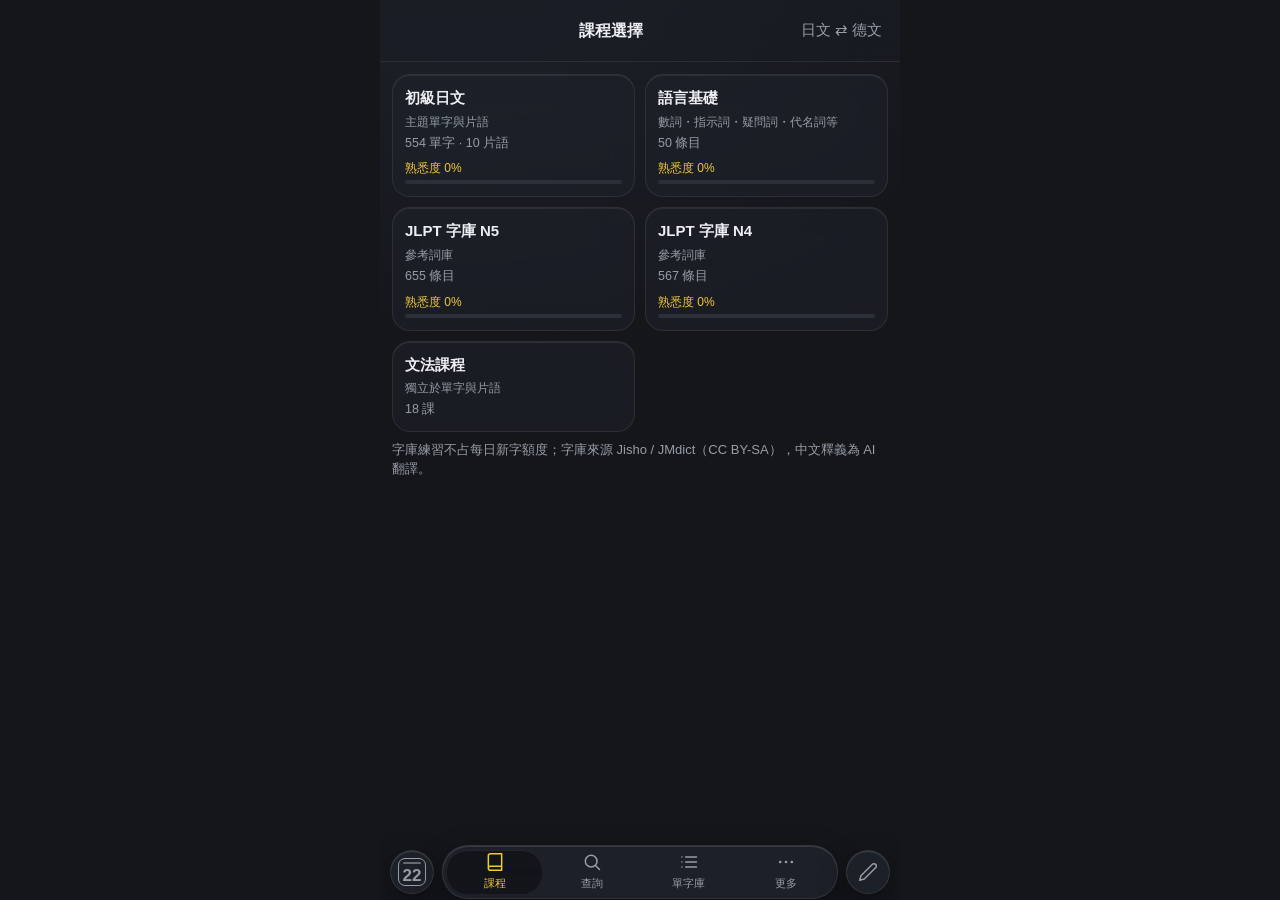
